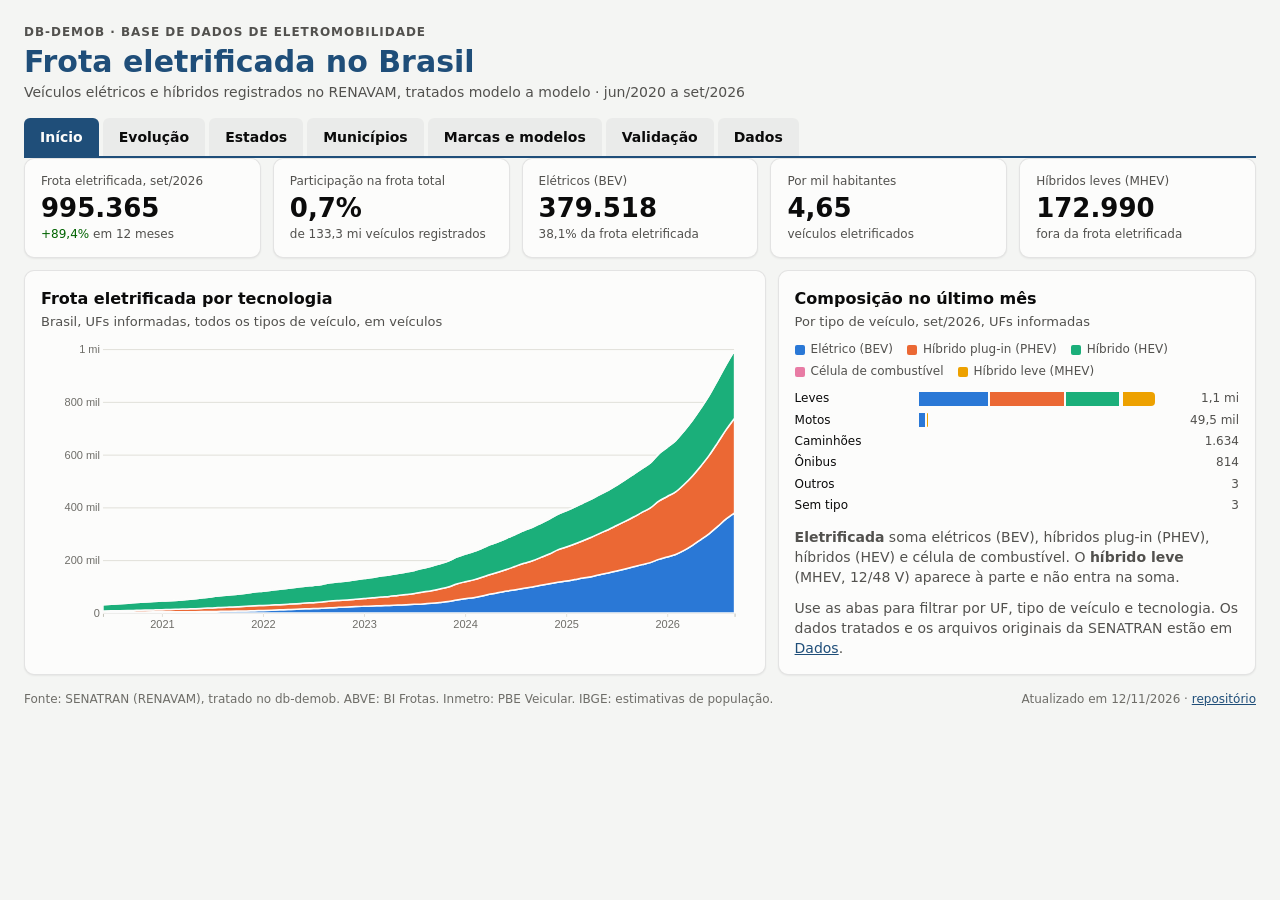
==== painel/index.html @ 567692a0 "Painel: página gerada e lista dos arquivos da SENATRAN, jun/2020 a set/2026" ====
<!doctype html>
<html lang="pt-BR">
<head>
<meta charset="utf-8">
<meta name="viewport" content="width=device-width, initial-scale=1">
<title>Painel da Eletromobilidade</title>
<meta name="description" content="Frota de veículos elétricos e híbridos no Brasil, a partir do RENAVAM (SENATRAN), por UF, município, tipo de veículo e tecnologia.">
<style>:root {
  color-scheme: light;
  --plano: #f4f5f3;
  --superficie: #fcfcfb;
  --tinta: #0b0b0b;
  --tinta-2: #52514e;
  --tinta-3: #6e6d68;
  --grade: #e1e0d9;
  --eixo: #c3c2b7;
  --borda: rgba(11, 11, 11, 0.10);
  --destaque: #1f4e79;
  --destaque-suave: #e3ecf5;
  --lavagem: rgba(11, 11, 11, 0.04);
  --s-eletrico: #2a78d6;
  --s-hibrido_plug_in: #eb6834;
  --s-hibrido: #1baf7a;
  --s-hibrido_leve: #eda100;
  --s-celula_combustivel: #e87ba4;
  --seq-0: #cde2fb;
  --seq-1: #104281;
  --sombra: 0 1px 2px rgba(11, 11, 11, 0.06);
}
@media (prefers-color-scheme: dark) {
  :root:not([data-theme="light"]) {
    color-scheme: dark;
    --plano: #0d0d0d;
    --superficie: #1a1a19;
    --tinta: #f0efec;
    --tinta-2: #c3c2b7;
    --tinta-3: #9a998f;
    --grade: #2c2c2a;
    --eixo: #383835;
    --borda: rgba(255, 255, 255, 0.10);
    --destaque: #7fb2e5;
    --destaque-suave: #1d2a38;
    --lavagem: rgba(255, 255, 255, 0.05);
    --s-eletrico: #3987e5;
    --s-hibrido_plug_in: #d95926;
    --s-hibrido: #199e70;
    --s-hibrido_leve: #c98500;
    --s-celula_combustivel: #d55181;
    --seq-0: #1d2a38;
    --seq-1: #86b6ef;
    --sombra: none;
  }
}
:root[data-theme="dark"] {
  color-scheme: dark;
  --plano: #0d0d0d;
  --superficie: #1a1a19;
  --tinta: #f0efec;
  --tinta-2: #c3c2b7;
  --tinta-3: #9a998f;
  --grade: #2c2c2a;
  --eixo: #383835;
  --borda: rgba(255, 255, 255, 0.10);
  --destaque: #7fb2e5;
  --destaque-suave: #1d2a38;
  --lavagem: rgba(255, 255, 255, 0.05);
  --s-eletrico: #3987e5;
  --s-hibrido_plug_in: #d95926;
  --s-hibrido: #199e70;
  --s-hibrido_leve: #c98500;
  --s-celula_combustivel: #d55181;
  --seq-0: #1d2a38;
  --seq-1: #86b6ef;
  --sombra: none;
}

* { box-sizing: border-box; }
html, body { margin: 0; }
body {
  background: var(--plano);
  color: var(--tinta);
  font: 14px/1.45 system-ui, -apple-system, "Segoe UI", Roboto, sans-serif;
}
a { color: var(--destaque); }
code { font-size: 0.92em; }
.app { max-width: 1280px; margin: 0 auto; padding: 24px 24px 40px; }

/* topo e abas */
.topo { margin-bottom: 16px; }
.olho { font-size: 12px; font-weight: 600; letter-spacing: 0.08em; text-transform: uppercase; color: var(--tinta-2); }
.topo h1 { margin: 4px 0 2px; font-size: 30px; line-height: 1.15; color: var(--destaque); }
.sub { margin: 0; color: var(--tinta-2); }

.abas { display: flex; gap: 4px; overflow-x: auto; border-bottom: 2px solid var(--destaque); scrollbar-width: thin; }
.abas button {
  flex: none; border: 0; border-radius: 6px 6px 0 0; padding: 9px 16px;
  background: var(--lavagem); color: var(--tinta); font: inherit; font-weight: 600; cursor: pointer;
}
.abas button:hover { background: var(--destaque-suave); }
.abas button[aria-selected="true"] { background: var(--destaque); color: var(--superficie); }

/* filtros */
.filtros {
  display: flex; flex-wrap: wrap; align-items: flex-end; gap: 12px 20px;
  padding: 14px 0 6px; margin-bottom: 8px;
}
.filtros[hidden] { display: none; }
.campo { display: flex; flex-direction: column; gap: 4px; }
.campo > span { font-size: 12px; font-weight: 600; color: var(--tinta-2); }
.campo select, .busca, .menu-bt {
  font: inherit; color: var(--tinta); background: var(--superficie);
  border: 1px solid var(--borda); border-radius: 6px; padding: 6px 10px; min-height: 34px;
}
.periodo { display: flex; gap: 6px; align-items: center; }
.chips { display: flex; flex-wrap: wrap; gap: 6px; }
.chip {
  display: inline-flex; align-items: center; gap: 6px;
  font: inherit; font-size: 13px; color: var(--tinta); cursor: pointer;
  background: var(--superficie); border: 1px solid var(--borda); border-radius: 999px; padding: 5px 11px; min-height: 34px;
}
.chip:hover { background: var(--destaque-suave); }
.chip[aria-pressed="true"] { border-color: var(--destaque); background: var(--destaque-suave); font-weight: 600; }
.chip[aria-pressed="false"] { color: var(--tinta-3); }
.chip[aria-pressed="false"] .amostra { opacity: 0.35; }
.amostra { width: 10px; height: 10px; border-radius: 2px; flex: none; }
.alternar { display: inline-flex; align-items: center; gap: 8px; font-size: 13px; cursor: pointer; min-height: 34px; }
.alternar input { width: 16px; height: 16px; accent-color: var(--destaque); }
.limpar { font: inherit; font-size: 13px; background: none; border: 0; color: var(--destaque); cursor: pointer; text-decoration: underline; min-height: 34px; }

.menu { position: relative; }
.menu-bt { cursor: pointer; min-width: 190px; text-align: left; }
.menu-bt::after { content: "▾"; float: right; margin-left: 8px; color: var(--tinta-2); }
.menu-painel {
  position: absolute; z-index: 20; top: calc(100% + 4px); left: 0; width: min(560px, 90vw);
  background: var(--superficie); border: 1px solid var(--borda); border-radius: 8px; padding: 12px;
  box-shadow: 0 8px 24px rgba(0, 0, 0, 0.14);
}
.menu-painel[hidden] { display: none; }
.regioes { display: grid; grid-template-columns: repeat(auto-fill, minmax(150px, 1fr)); gap: 10px 16px; }
.regioes h3 { margin: 0 0 4px; font-size: 12px; }
.regioes h3 button { font: inherit; font-weight: 700; background: none; border: 0; padding: 0; color: var(--destaque); cursor: pointer; }
.regioes label { display: flex; gap: 6px; align-items: center; font-size: 13px; padding: 2px 0; cursor: pointer; }
.menu-rodape { display: flex; justify-content: space-between; margin-top: 10px; padding-top: 8px; border-top: 1px solid var(--borda); }

/* blocos */
.aba[hidden] { display: none; }
.cartoes { display: grid; grid-template-columns: repeat(auto-fit, minmax(200px, 1fr)); gap: 12px; margin-bottom: 12px; }
.cartao { background: var(--superficie); border: 1px solid var(--borda); border-radius: 10px; padding: 14px 16px; box-shadow: var(--sombra); }
.cartao .rotulo { font-size: 12px; color: var(--tinta-2); }
.cartao .valor { font-size: 26px; font-weight: 700; line-height: 1.2; margin-top: 2px; }
.cartao .det { font-size: 12px; color: var(--tinta-2); margin-top: 2px; }
.sobe { color: #006300; }
@media (prefers-color-scheme: dark) { :root:not([data-theme="light"]) .sobe { color: #0ca30c; } }
:root[data-theme="dark"] .sobe { color: #0ca30c; }

.grade-2 { display: grid; grid-template-columns: minmax(0, 1.55fr) minmax(0, 1fr); gap: 12px; margin-bottom: 12px; }
.painel { background: var(--superficie); border: 1px solid var(--borda); border-radius: 10px; padding: 16px; box-shadow: var(--sombra); margin-bottom: 12px; min-width: 0; }
.grade-2 > .painel { margin-bottom: 0; }
.painel-cab h2, .notas h2 { margin: 0; font-size: 16px; }
.painel-cab p { margin: 2px 0 0; color: var(--tinta-2); font-size: 13px; }
.painel-cab.linha { display: flex; flex-wrap: wrap; justify-content: space-between; align-items: flex-start; gap: 10px; }
.notas p { color: var(--tinta-2); margin: 10px 0 0; }
.notas h2 + p { margin-top: 8px; }
.dica-fixa { color: var(--tinta-3); font-size: 12px; margin: 6px 0 0; }

.segmentado { display: inline-flex; border: 1px solid var(--borda); border-radius: 6px; overflow: hidden; }
.segmentado button { font: inherit; font-size: 13px; border: 0; background: var(--superficie); color: var(--tinta-2); padding: 6px 12px; cursor: pointer; min-height: 32px; }
.segmentado button + button { border-left: 1px solid var(--borda); }
.segmentado button[aria-pressed="true"] { background: var(--destaque); color: var(--superficie); }

.legenda { display: flex; flex-wrap: wrap; gap: 4px 14px; margin-top: 10px; font-size: 12px; color: var(--tinta-2); }
.legenda span { display: inline-flex; align-items: center; gap: 6px; }

.grafico { margin-top: 8px; height: 300px; }
.grafico.alto { height: 380px; }
.grafico svg, .mapa svg { display: block; width: 100%; height: 100%; overflow: visible; }
.eixo text { fill: var(--tinta-3); font-size: 11px; font-variant-numeric: tabular-nums; }
.eixo line, .eixo path { stroke: var(--grade); }
.eixo .domain { stroke: var(--eixo); }
.vazio { color: var(--tinta-3); padding: 40px 0; text-align: center; }

.mapa { margin-top: 10px; }
.mapa .tile { cursor: pointer; }
.mapa .tile rect { stroke: var(--superficie); stroke-width: 2; }
.mapa .tile.sel rect { stroke: var(--tinta); stroke-width: 2.5; }
.mapa .tile text { font-size: 12px; font-weight: 700; pointer-events: none; }
.mapa .tile text.v { font-size: 10px; font-weight: 500; }
.escala { display: flex; align-items: center; gap: 8px; font-size: 11px; color: var(--tinta-3); margin-top: 6px; }
.escala i { display: block; width: 140px; height: 8px; border-radius: 2px; background: linear-gradient(90deg, var(--seq-0), var(--seq-1)); }

.barras { margin-top: 8px; }
.barra-linha { display: grid; grid-template-columns: 116px minmax(0, 1fr) 76px; align-items: center; gap: 8px; padding: 2px 0; font-size: 12px; cursor: default; }
.barra-linha:hover { background: var(--lavagem); }
.barra-linha .nome { white-space: nowrap; overflow: hidden; text-overflow: ellipsis; }
.barra-linha .num { text-align: right; font-variant-numeric: tabular-nums; color: var(--tinta-2); }
.trilho { display: flex; height: 14px; gap: 2px; }
.trilho i { display: block; height: 100%; }
.trilho i:last-child { border-radius: 0 4px 4px 0; }
.barra-linha.sel .nome { font-weight: 700; }

/* tabelas */
.tabela-wrap { margin-top: 10px; overflow-x: auto; }
.tabela-wrap.rolagem { max-height: 520px; overflow-y: auto; }
table { width: 100%; border-collapse: collapse; font-size: 13px; }
th, td { padding: 6px 8px; border-bottom: 1px solid var(--grade); text-align: left; vertical-align: middle; }
th { position: sticky; top: 0; background: var(--superficie); font-size: 12px; color: var(--tinta-2); font-weight: 600; white-space: nowrap; }
th.ord { cursor: pointer; }
th.ord:hover { color: var(--tinta); }
th.ord[aria-sort="descending"]::after { content: " ↓"; }
th.ord[aria-sort="ascending"]::after { content: " ↑"; }
td.n, th.n { text-align: right; font-variant-numeric: tabular-nums; }
tr:hover td { background: var(--lavagem); }
.mini { display: flex; height: 8px; gap: 1px; min-width: 90px; }
.mini i { display: block; height: 100%; }
.pos { color: var(--tinta); }
.desvio { font-variant-numeric: tabular-nums; }
.desvio.alto { font-weight: 700; }
.etiqueta { font-size: 11px; color: var(--tinta-3); }

.acoes { display: flex; gap: 16px; margin-top: 8px; }
.botao-link { font: inherit; font-size: 13px; background: none; border: 0; padding: 4px 0; color: var(--destaque); cursor: pointer; text-decoration: underline; }
.botao-link[hidden] { display: none; }

.tooltip {
  position: fixed; z-index: 50; pointer-events: none; max-width: 300px;
  background: var(--superficie); color: var(--tinta); border: 1px solid var(--borda); border-radius: 8px;
  padding: 8px 10px; font-size: 12px; box-shadow: 0 6px 20px rgba(0, 0, 0, 0.18);
}
.tooltip[hidden] { display: none; }
.tooltip b { display: block; margin-bottom: 4px; }
.tooltip .l { display: grid; grid-template-columns: 10px 1fr auto; gap: 6px; align-items: center; }
.tooltip .l .v { text-align: right; font-variant-numeric: tabular-nums; }
.tooltip .tot { border-top: 1px solid var(--grade); margin-top: 4px; padding-top: 4px; display: flex; justify-content: space-between; font-weight: 600; }

.rodape { display: flex; flex-wrap: wrap; justify-content: space-between; gap: 6px 20px; margin-top: 16px; font-size: 12px; color: var(--tinta-3); }

@media (max-width: 900px) {
  .grade-2 { grid-template-columns: minmax(0, 1fr); }
}
@media (max-width: 600px) {
  .app { padding: 16px 16px 32px; }
  .topo h1 { font-size: 24px; }
  .cartao .valor { font-size: 22px; }
  .barra-linha { grid-template-columns: 90px minmax(0, 1fr) 64px; }
  .menu-bt { min-width: 0; }
}
</style>
</head>
<body>
<div class="app">
  <header class="topo">
    <div class="olho">db-demob · Base de dados de eletromobilidade</div>
    <h1>Frota eletrificada no Brasil</h1>
    <p class="sub">Veículos elétricos e híbridos registrados no RENAVAM, tratados modelo a modelo · <span id="cobertura"></span></p>
  </header>

  <nav class="abas" role="tablist" aria-label="Seções do painel">
    <button role="tab" data-aba="inicio">Início</button>
    <button role="tab" data-aba="evolucao">Evolução</button>
    <button role="tab" data-aba="estados">Estados</button>
    <button role="tab" data-aba="municipios">Municípios</button>
    <button role="tab" data-aba="modelos">Marcas e modelos</button>
    <button role="tab" data-aba="validacao">Validação</button>
    <button role="tab" data-aba="dados">Dados</button>
  </nav>

  <section class="filtros" id="filtros" aria-label="Filtros"></section>

  <main>
    <section class="aba" id="aba-inicio" role="tabpanel">
      <div class="cartoes" id="inicio-cartoes"></div>
      <div class="grade-2">
        <article class="painel largo">
          <header class="painel-cab"><h2>Frota eletrificada por tecnologia</h2><p>Brasil, UFs informadas, todos os tipos de veículo, em veículos</p></header>
          <div class="grafico" id="inicio-grafico"></div>
        </article>
        <article class="painel">
          <header class="painel-cab"><h2>Composição no último mês</h2><p id="inicio-comp-sub"></p></header>
          <div id="inicio-composicao"></div>
          <div class="notas">
            <p><b>Eletrificada</b> soma elétricos (BEV), híbridos plug-in (PHEV), híbridos (HEV) e célula de combustível. O <b>híbrido leve</b> (MHEV, 12/48 V) aparece à parte e não entra na soma.</p>
            <p>Use as abas para filtrar por UF, tipo de veículo e tecnologia. Os dados tratados e os arquivos originais da SENATRAN estão em <a href="#dados" data-ir="dados">Dados</a>.</p>
          </div>
        </article>
      </div>
    </section>

    <section class="aba" id="aba-evolucao" role="tabpanel" hidden>
      <div class="cartoes" id="evo-cartoes"></div>
      <article class="painel">
        <header class="painel-cab linha">
          <div><h2 id="evo-titulo">Frota por tecnologia</h2><p id="evo-sub"></p></div>
          <div class="segmentado" id="evo-modo" role="radiogroup" aria-label="Unidade">
            <button data-v="abs" aria-pressed="true">Veículos</button>
            <button data-v="pct" aria-pressed="false">Composição %</button>
          </div>
        </header>
        <div class="legenda" id="evo-legenda"></div>
        <div class="grafico alto" id="evo-grafico"></div>
        <div class="acoes"><button class="botao-link" id="evo-tabela-bt">Ver tabela</button><button class="botao-link" id="evo-csv">Baixar CSV da seleção</button></div>
        <div class="tabela-wrap" id="evo-tabela" hidden></div>
      </article>
    </section>

    <section class="aba" id="aba-estados" role="tabpanel" hidden>
      <div class="grade-2">
        <article class="painel">
          <header class="painel-cab linha">
            <div><h2>Mapa por UF</h2><p id="uf-sub"></p></div>
            <div class="segmentado" id="uf-metrica" role="radiogroup" aria-label="Medida">
              <button data-v="abs" aria-pressed="true">Veículos</button>
              <button data-v="hab" aria-pressed="false">Por mil hab.</button>
              <button data-v="frota" aria-pressed="false">% da frota</button>
            </div>
          </header>
          <div id="uf-mapa" class="mapa"></div>
          <p class="dica-fixa">Clique numa UF para filtrar as outras abas; clique de novo para tirar.</p>
        </article>
        <article class="painel">
          <header class="painel-cab"><h2>Ranking</h2><p id="uf-rank-sub"></p></header>
          <div class="legenda" id="uf-legenda"></div>
          <div id="uf-ranking"></div>
        </article>
      </div>
    </section>

    <section class="aba" id="aba-municipios" role="tabpanel" hidden>
      <div class="cartoes" id="mun-cartoes"></div>
      <article class="painel">
        <header class="painel-cab linha">
          <div><h2>Municípios</h2><p id="mun-sub"></p></div>
          <input type="search" id="mun-busca" class="busca" placeholder="Buscar município" aria-label="Buscar município">
        </header>
        <div class="tabela-wrap" id="mun-tabela"></div>
        <div class="acoes"><button class="botao-link" id="mun-mais">Mostrar mais</button><button class="botao-link" id="mun-csv">Baixar CSV</button></div>
      </article>
    </section>

    <section class="aba" id="aba-modelos" role="tabpanel" hidden>
      <div class="grade-2">
        <article class="painel">
          <header class="painel-cab"><h2>Marcas</h2><p id="marca-sub"></p></header>
          <div class="legenda" id="marca-legenda"></div>
          <div id="marca-grafico"></div>
        </article>
        <article class="painel">
          <header class="painel-cab linha">
            <div><h2>Modelos</h2><p id="modelo-sub"></p></div>
            <input type="search" id="modelo-busca" class="busca" placeholder="Buscar modelo ou marca" aria-label="Buscar modelo ou marca">
          </header>
          <div class="tabela-wrap" id="modelo-tabela"></div>
          <div class="acoes"><button class="botao-link" id="modelo-mais">Mostrar mais</button><button class="botao-link" id="modelo-csv">Baixar CSV</button></div>
        </article>
      </div>
    </section>

    <section class="aba" id="aba-validacao" role="tabpanel" hidden>
      <div class="cartoes" id="val-cartoes"></div>
      <div class="grade-2">
        <article class="painel">
          <header class="painel-cab"><h2>Vendas da ABVE × crescimento da frota</h2><p>Carros leves, UFs informadas, por período e tecnologia</p></header>
          <div class="tabela-wrap" id="val-tabela"></div>
        </article>
        <article class="painel">
          <header class="painel-cab"><h2>Por UF</h2><p id="val-uf-sub"></p></header>
          <div class="tabela-wrap rolagem" id="val-uf"></div>
        </article>
      </div>
      <article class="painel notas">
        <p>A ABVE publica <b>emplacamentos</b>; a base mede a <b>frota registrada</b>. Como a baixa de eletrificados quase não aparece no RENAVAM, o crescimento da frota num período deve ficar perto das vendas. A coluna <b>rótulo atual</b> refaz as vendas da ABVE com todo o histórico na classificação mais recente de cada modelo: a ABVE muda o rótulo de alguns modelos (por exemplo, de híbrido para híbrido leve 48 V) sem reescrever os anos anteriores.</p>
      </article>
    </section>

    <section class="aba" id="aba-dados" role="tabpanel" hidden>
      <div class="grade-2">
        <article class="painel">
          <header class="painel-cab"><h2>Dados tratados</h2><p>Tabelas publicadas em <code>resultados/</code>; CSV com <code>;</code> e vírgula decimal (abre no Excel), Parquet para Power BI, R ou Python</p></header>
          <div class="tabela-wrap rolagem" id="dados-tratados"></div>
        </article>
        <article class="painel">
          <header class="painel-cab"><h2>Arquivos originais da SENATRAN</h2><p>O arquivo mensal lido em cada base, com link para a fonte</p></header>
          <div class="tabela-wrap rolagem" id="dados-brutos"></div>
        </article>
      </div>
      <article class="painel notas">
        <h2>Como a base é feita</h2>
        <p><b>Fonte.</b> Dois arquivos mensais da SENATRAN, extraídos do RENAVAM: frota por UF, município e combustível; e frota por UF, município, marca/modelo e ano de fabricação (~22 milhões de linhas por mês). Ambos contam a frota <b>registrada</b>, que inclui veículos que já não circulam e não foram baixados.</p>
        <p><b>Tecnologia.</b> O painel usa a base por modelo: cada texto de marca/modelo do RENAVAM recebe uma classe por regra, conferida contra a tabela PBE Veicular do Inmetro e contra os emplacamentos da ABVE. O tipo de veículo (leve, moto, ônibus, caminhão) vem do PBE ou de regras próprias.</p>
        <p><b>Sem UF.</b> Parte da frota vem sem UF ("Sem Informação"). Nos eletrificados, esse grupo tem perfil de estoque ainda não emplacado (quase todo sem ano de fabricação e concentrado em lançamentos), e por isso fica fora por padrão. O filtro "Incluir sem UF" o soma de volta.</p>
        <p>Documentação completa: <a id="link-leiame" href="#">LEIAME</a>, <a id="link-dicionario" href="#">dicionário de dados</a> e <a id="link-repo" href="#">repositório</a>.</p>
      </article>
    </section>
  </main>

  <footer class="rodape">
    <span>Fonte: SENATRAN (RENAVAM), tratado no db-demob. ABVE: BI Frotas. Inmetro: PBE Veicular. IBGE: estimativas de população.</span>
    <span id="gerado"></span>
  </footer>
</div>
<div class="tooltip" id="tooltip" role="status" hidden></div>
<script>// https://d3js.org v7.9.0 Copyright 2010-2023 Mike Bostock
!function(t,n){"object"==typeof exports&&"undefined"!=typeof module?n(exports):"function"==typeof define&&define.amd?define(["exports"],n):n((t="undefined"!=typeof globalThis?globalThis:t||self).d3=t.d3||{})}(this,(function(t){"use strict";function n(t,n){return null==t||null==n?NaN:t<n?-1:t>n?1:t>=n?0:NaN}function e(t,n){return null==t||null==n?NaN:n<t?-1:n>t?1:n>=t?0:NaN}function r(t){let r,o,a;function u(t,n,e=0,i=t.length){if(e<i){if(0!==r(n,n))return i;do{const r=e+i>>>1;o(t[r],n)<0?e=r+1:i=r}while(e<i)}return e}return 2!==t.length?(r=n,o=(e,r)=>n(t(e),r),a=(n,e)=>t(n)-e):(r=t===n||t===e?t:i,o=t,a=t),{left:u,center:function(t,n,e=0,r=t.length){const i=u(t,n,e,r-1);return i>e&&a(t[i-1],n)>-a(t[i],n)?i-1:i},right:function(t,n,e=0,i=t.length){if(e<i){if(0!==r(n,n))return i;do{const r=e+i>>>1;o(t[r],n)<=0?e=r+1:i=r}while(e<i)}return e}}}function i(){return 0}function o(t){return null===t?NaN:+t}const a=r(n),u=a.right,c=a.left,f=r(o).center;var s=u;const l=d(y),h=d((function(t){const n=y(t);return(t,e,r,i,o)=>{n(t,e,(r<<=2)+0,(i<<=2)+0,o<<=2),n(t,e,r+1,i+1,o),n(t,e,r+2,i+2,o),n(t,e,r+3,i+3,o)}}));function d(t){return function(n,e,r=e){if(!((e=+e)>=0))throw new RangeError("invalid rx");if(!((r=+r)>=0))throw new RangeError("invalid ry");let{data:i,width:o,height:a}=n;if(!((o=Math.floor(o))>=0))throw new RangeError("invalid width");if(!((a=Math.floor(void 0!==a?a:i.length/o))>=0))throw new RangeError("invalid height");if(!o||!a||!e&&!r)return n;const u=e&&t(e),c=r&&t(r),f=i.slice();return u&&c?(p(u,f,i,o,a),p(u,i,f,o,a),p(u,f,i,o,a),g(c,i,f,o,a),g(c,f,i,o,a),g(c,i,f,o,a)):u?(p(u,i,f,o,a),p(u,f,i,o,a),p(u,i,f,o,a)):c&&(g(c,i,f,o,a),g(c,f,i,o,a),g(c,i,f,o,a)),n}}function p(t,n,e,r,i){for(let o=0,a=r*i;o<a;)t(n,e,o,o+=r,1)}function g(t,n,e,r,i){for(let o=0,a=r*i;o<r;++o)t(n,e,o,o+a,r)}function y(t){const n=Math.floor(t);if(n===t)return function(t){const n=2*t+1;return(e,r,i,o,a)=>{if(!((o-=a)>=i))return;let u=t*r[i];const c=a*t;for(let t=i,n=i+c;t<n;t+=a)u+=r[Math.min(o,t)];for(let t=i,f=o;t<=f;t+=a)u+=r[Math.min(o,t+c)],e[t]=u/n,u-=r[Math.max(i,t-c)]}}(t);const e=t-n,r=2*t+1;return(t,i,o,a,u)=>{if(!((a-=u)>=o))return;let c=n*i[o];const f=u*n,s=f+u;for(let t=o,n=o+f;t<n;t+=u)c+=i[Math.min(a,t)];for(let n=o,l=a;n<=l;n+=u)c+=i[Math.min(a,n+f)],t[n]=(c+e*(i[Math.max(o,n-s)]+i[Math.min(a,n+s)]))/r,c-=i[Math.max(o,n-f)]}}function v(t,n){let e=0;if(void 0===n)for(let n of t)null!=n&&(n=+n)>=n&&++e;else{let r=-1;for(let i of t)null!=(i=n(i,++r,t))&&(i=+i)>=i&&++e}return e}function _(t){return 0|t.length}function b(t){return!(t>0)}function m(t){return"object"!=typeof t||"length"in t?t:Array.from(t)}function x(t,n){let e,r=0,i=0,o=0;if(void 0===n)for(let n of t)null!=n&&(n=+n)>=n&&(e=n-i,i+=e/++r,o+=e*(n-i));else{let a=-1;for(let u of t)null!=(u=n(u,++a,t))&&(u=+u)>=u&&(e=u-i,i+=e/++r,o+=e*(u-i))}if(r>1)return o/(r-1)}function w(t,n){const e=x(t,n);return e?Math.sqrt(e):e}function M(t,n){let e,r;if(void 0===n)for(const n of t)null!=n&&(void 0===e?n>=n&&(e=r=n):(e>n&&(e=n),r<n&&(r=n)));else{let i=-1;for(let o of t)null!=(o=n(o,++i,t))&&(void 0===e?o>=o&&(e=r=o):(e>o&&(e=o),r<o&&(r=o)))}return[e,r]}class T{constructor(){this._partials=new Float64Array(32),this._n=0}add(t){const n=this._partials;let e=0;for(let r=0;r<this._n&&r<32;r++){const i=n[r],o=t+i,a=Math.abs(t)<Math.abs(i)?t-(o-i):i-(o-t);a&&(n[e++]=a),t=o}return n[e]=t,this._n=e+1,this}valueOf(){const t=this._partials;let n,e,r,i=this._n,o=0;if(i>0){for(o=t[--i];i>0&&(n=o,e=t[--i],o=n+e,r=e-(o-n),!r););i>0&&(r<0&&t[i-1]<0||r>0&&t[i-1]>0)&&(e=2*r,n=o+e,e==n-o&&(o=n))}return o}}class InternMap extends Map{constructor(t,n=N){if(super(),Object.defineProperties(this,{_intern:{value:new Map},_key:{value:n}}),null!=t)for(const[n,e]of t)this.set(n,e)}get(t){return super.get(A(this,t))}has(t){return super.has(A(this,t))}set(t,n){return super.set(S(this,t),n)}delete(t){return super.delete(E(this,t))}}class InternSet extends Set{constructor(t,n=N){if(super(),Object.defineProperties(this,{_intern:{value:new Map},_key:{value:n}}),null!=t)for(const n of t)this.add(n)}has(t){return super.has(A(this,t))}add(t){return super.add(S(this,t))}delete(t){return super.delete(E(this,t))}}function A({_intern:t,_key:n},e){const r=n(e);return t.has(r)?t.get(r):e}function S({_intern:t,_key:n},e){const r=n(e);return t.has(r)?t.get(r):(t.set(r,e),e)}function E({_intern:t,_key:n},e){const r=n(e);return t.has(r)&&(e=t.get(r),t.delete(r)),e}function N(t){return null!==t&&"object"==typeof t?t.valueOf():t}function k(t){return t}function C(t,...n){return F(t,k,k,n)}function P(t,...n){return F(t,Array.from,k,n)}function z(t,n){for(let e=1,r=n.length;e<r;++e)t=t.flatMap((t=>t.pop().map((([n,e])=>[...t,n,e]))));return t}function $(t,n,...e){return F(t,k,n,e)}function D(t,n,...e){return F(t,Array.from,n,e)}function R(t){if(1!==t.length)throw new Error("duplicate key");return t[0]}function F(t,n,e,r){return function t(i,o){if(o>=r.length)return e(i);const a=new InternMap,u=r[o++];let c=-1;for(const t of i){const n=u(t,++c,i),e=a.get(n);e?e.push(t):a.set(n,[t])}for(const[n,e]of a)a.set(n,t(e,o));return n(a)}(t,0)}function q(t,n){return Array.from(n,(n=>t[n]))}function U(t,...n){if("function"!=typeof t[Symbol.iterator])throw new TypeError("values is not iterable");t=Array.from(t);let[e]=n;if(e&&2!==e.length||n.length>1){const r=Uint32Array.from(t,((t,n)=>n));return n.length>1?(n=n.map((n=>t.map(n))),r.sort(((t,e)=>{for(const r of n){const n=O(r[t],r[e]);if(n)return n}}))):(e=t.map(e),r.sort(((t,n)=>O(e[t],e[n])))),q(t,r)}return t.sort(I(e))}function I(t=n){if(t===n)return O;if("function"!=typeof t)throw new TypeError("compare is not a function");return(n,e)=>{const r=t(n,e);return r||0===r?r:(0===t(e,e))-(0===t(n,n))}}function O(t,n){return(null==t||!(t>=t))-(null==n||!(n>=n))||(t<n?-1:t>n?1:0)}var B=Array.prototype.slice;function Y(t){return()=>t}const L=Math.sqrt(50),j=Math.sqrt(10),H=Math.sqrt(2);function X(t,n,e){const r=(n-t)/Math.max(0,e),i=Math.floor(Math.log10(r)),o=r/Math.pow(10,i),a=o>=L?10:o>=j?5:o>=H?2:1;let u,c,f;return i<0?(f=Math.pow(10,-i)/a,u=Math.round(t*f),c=Math.round(n*f),u/f<t&&++u,c/f>n&&--c,f=-f):(f=Math.pow(10,i)*a,u=Math.round(t/f),c=Math.round(n/f),u*f<t&&++u,c*f>n&&--c),c<u&&.5<=e&&e<2?X(t,n,2*e):[u,c,f]}function G(t,n,e){if(!((e=+e)>0))return[];if((t=+t)===(n=+n))return[t];const r=n<t,[i,o,a]=r?X(n,t,e):X(t,n,e);if(!(o>=i))return[];const u=o-i+1,c=new Array(u);if(r)if(a<0)for(let t=0;t<u;++t)c[t]=(o-t)/-a;else for(let t=0;t<u;++t)c[t]=(o-t)*a;else if(a<0)for(let t=0;t<u;++t)c[t]=(i+t)/-a;else for(let t=0;t<u;++t)c[t]=(i+t)*a;return c}function V(t,n,e){return X(t=+t,n=+n,e=+e)[2]}function W(t,n,e){e=+e;const r=(n=+n)<(t=+t),i=r?V(n,t,e):V(t,n,e);return(r?-1:1)*(i<0?1/-i:i)}function Z(t,n,e){let r;for(;;){const i=V(t,n,e);if(i===r||0===i||!isFinite(i))return[t,n];i>0?(t=Math.floor(t/i)*i,n=Math.ceil(n/i)*i):i<0&&(t=Math.ceil(t*i)/i,n=Math.floor(n*i)/i),r=i}}function K(t){return Math.max(1,Math.ceil(Math.log(v(t))/Math.LN2)+1)}function Q(){var t=k,n=M,e=K;function r(r){Array.isArray(r)||(r=Array.from(r));var i,o,a,u=r.length,c=new Array(u);for(i=0;i<u;++i)c[i]=t(r[i],i,r);var f=n(c),l=f[0],h=f[1],d=e(c,l,h);if(!Array.isArray(d)){const t=h,e=+d;if(n===M&&([l,h]=Z(l,h,e)),(d=G(l,h,e))[0]<=l&&(a=V(l,h,e)),d[d.length-1]>=h)if(t>=h&&n===M){const t=V(l,h,e);isFinite(t)&&(t>0?h=(Math.floor(h/t)+1)*t:t<0&&(h=(Math.ceil(h*-t)+1)/-t))}else d.pop()}for(var p=d.length,g=0,y=p;d[g]<=l;)++g;for(;d[y-1]>h;)--y;(g||y<p)&&(d=d.slice(g,y),p=y-g);var v,_=new Array(p+1);for(i=0;i<=p;++i)(v=_[i]=[]).x0=i>0?d[i-1]:l,v.x1=i<p?d[i]:h;if(isFinite(a)){if(a>0)for(i=0;i<u;++i)null!=(o=c[i])&&l<=o&&o<=h&&_[Math.min(p,Math.floor((o-l)/a))].push(r[i]);else if(a<0)for(i=0;i<u;++i)if(null!=(o=c[i])&&l<=o&&o<=h){const t=Math.floor((l-o)*a);_[Math.min(p,t+(d[t]<=o))].push(r[i])}}else for(i=0;i<u;++i)null!=(o=c[i])&&l<=o&&o<=h&&_[s(d,o,0,p)].push(r[i]);return _}return r.value=function(n){return arguments.length?(t="function"==typeof n?n:Y(n),r):t},r.domain=function(t){return arguments.length?(n="function"==typeof t?t:Y([t[0],t[1]]),r):n},r.thresholds=function(t){return arguments.length?(e="function"==typeof t?t:Y(Array.isArray(t)?B.call(t):t),r):e},r}function J(t,n){let e;if(void 0===n)for(const n of t)null!=n&&(e<n||void 0===e&&n>=n)&&(e=n);else{let r=-1;for(let i of t)null!=(i=n(i,++r,t))&&(e<i||void 0===e&&i>=i)&&(e=i)}return e}function tt(t,n){let e,r=-1,i=-1;if(void 0===n)for(const n of t)++i,null!=n&&(e<n||void 0===e&&n>=n)&&(e=n,r=i);else for(let o of t)null!=(o=n(o,++i,t))&&(e<o||void 0===e&&o>=o)&&(e=o,r=i);return r}function nt(t,n){let e;if(void 0===n)for(const n of t)null!=n&&(e>n||void 0===e&&n>=n)&&(e=n);else{let r=-1;for(let i of t)null!=(i=n(i,++r,t))&&(e>i||void 0===e&&i>=i)&&(e=i)}return e}function et(t,n){let e,r=-1,i=-1;if(void 0===n)for(const n of t)++i,null!=n&&(e>n||void 0===e&&n>=n)&&(e=n,r=i);else for(let o of t)null!=(o=n(o,++i,t))&&(e>o||void 0===e&&o>=o)&&(e=o,r=i);return r}function rt(t,n,e=0,r=1/0,i){if(n=Math.floor(n),e=Math.floor(Math.max(0,e)),r=Math.floor(Math.min(t.length-1,r)),!(e<=n&&n<=r))return t;for(i=void 0===i?O:I(i);r>e;){if(r-e>600){const o=r-e+1,a=n-e+1,u=Math.log(o),c=.5*Math.exp(2*u/3),f=.5*Math.sqrt(u*c*(o-c)/o)*(a-o/2<0?-1:1);rt(t,n,Math.max(e,Math.floor(n-a*c/o+f)),Math.min(r,Math.floor(n+(o-a)*c/o+f)),i)}const o=t[n];let a=e,u=r;for(it(t,e,n),i(t[r],o)>0&&it(t,e,r);a<u;){for(it(t,a,u),++a,--u;i(t[a],o)<0;)++a;for(;i(t[u],o)>0;)--u}0===i(t[e],o)?it(t,e,u):(++u,it(t,u,r)),u<=n&&(e=u+1),n<=u&&(r=u-1)}return t}function it(t,n,e){const r=t[n];t[n]=t[e],t[e]=r}function ot(t,e=n){let r,i=!1;if(1===e.length){let o;for(const a of t){const t=e(a);(i?n(t,o)>0:0===n(t,t))&&(r=a,o=t,i=!0)}}else for(const n of t)(i?e(n,r)>0:0===e(n,n))&&(r=n,i=!0);return r}function at(t,n,e){if(t=Float64Array.from(function*(t,n){if(void 0===n)for(let n of t)null!=n&&(n=+n)>=n&&(yield n);else{let e=-1;for(let r of t)null!=(r=n(r,++e,t))&&(r=+r)>=r&&(yield r)}}(t,e)),(r=t.length)&&!isNaN(n=+n)){if(n<=0||r<2)return nt(t);if(n>=1)return J(t);var r,i=(r-1)*n,o=Math.floor(i),a=J(rt(t,o).subarray(0,o+1));return a+(nt(t.subarray(o+1))-a)*(i-o)}}function ut(t,n,e=o){if((r=t.length)&&!isNaN(n=+n)){if(n<=0||r<2)return+e(t[0],0,t);if(n>=1)return+e(t[r-1],r-1,t);var r,i=(r-1)*n,a=Math.floor(i),u=+e(t[a],a,t);return u+(+e(t[a+1],a+1,t)-u)*(i-a)}}function ct(t,n,e=o){if(!isNaN(n=+n)){if(r=Float64Array.from(t,((n,r)=>o(e(t[r],r,t)))),n<=0)return et(r);if(n>=1)return tt(r);var r,i=Uint32Array.from(t,((t,n)=>n)),a=r.length-1,u=Math.floor(a*n);return rt(i,u,0,a,((t,n)=>O(r[t],r[n]))),(u=ot(i.subarray(0,u+1),(t=>r[t])))>=0?u:-1}}function ft(t){return Array.from(function*(t){for(const n of t)yield*n}(t))}function st(t,n){return[t,n]}function lt(t,n,e){t=+t,n=+n,e=(i=arguments.length)<2?(n=t,t=0,1):i<3?1:+e;for(var r=-1,i=0|Math.max(0,Math.ceil((n-t)/e)),o=new Array(i);++r<i;)o[r]=t+r*e;return o}function ht(t,e=n){if(1===e.length)return et(t,e);let r,i=-1,o=-1;for(const n of t)++o,(i<0?0===e(n,n):e(n,r)<0)&&(r=n,i=o);return i}var dt=pt(Math.random);function pt(t){return function(n,e=0,r=n.length){let i=r-(e=+e);for(;i;){const r=t()*i--|0,o=n[i+e];n[i+e]=n[r+e],n[r+e]=o}return n}}function gt(t){if(!(i=t.length))return[];for(var n=-1,e=nt(t,yt),r=new Array(e);++n<e;)for(var i,o=-1,a=r[n]=new Array(i);++o<i;)a[o]=t[o][n];return r}function yt(t){return t.length}function vt(t){return t instanceof InternSet?t:new InternSet(t)}function _t(t,n){const e=t[Symbol.iterator](),r=new Set;for(const t of n){const n=bt(t);if(r.has(n))continue;let i,o;for(;({value:i,done:o}=e.next());){if(o)return!1;const t=bt(i);if(r.add(t),Object.is(n,t))break}}return!0}function bt(t){return null!==t&&"object"==typeof t?t.valueOf():t}function mt(t){return t}var xt=1,wt=2,Mt=3,Tt=4,At=1e-6;function St(t){return"translate("+t+",0)"}function Et(t){return"translate(0,"+t+")"}function Nt(t){return n=>+t(n)}function kt(t,n){return n=Math.max(0,t.bandwidth()-2*n)/2,t.round()&&(n=Math.round(n)),e=>+t(e)+n}function Ct(){return!this.__axis}function Pt(t,n){var e=[],r=null,i=null,o=6,a=6,u=3,c="undefined"!=typeof window&&window.devicePixelRatio>1?0:.5,f=t===xt||t===Tt?-1:1,s=t===Tt||t===wt?"x":"y",l=t===xt||t===Mt?St:Et;function h(h){var d=null==r?n.ticks?n.ticks.apply(n,e):n.domain():r,p=null==i?n.tickFormat?n.tickFormat.apply(n,e):mt:i,g=Math.max(o,0)+u,y=n.range(),v=+y[0]+c,_=+y[y.length-1]+c,b=(n.bandwidth?kt:Nt)(n.copy(),c),m=h.selection?h.selection():h,x=m.selectAll(".domain").data([null]),w=m.selectAll(".tick").data(d,n).order(),M=w.exit(),T=w.enter().append("g").attr("class","tick"),A=w.select("line"),S=w.select("text");x=x.merge(x.enter().insert("path",".tick").attr("class","domain").attr("stroke","currentColor")),w=w.merge(T),A=A.merge(T.append("line").attr("stroke","currentColor").attr(s+"2",f*o)),S=S.merge(T.append("text").attr("fill","currentColor").attr(s,f*g).attr("dy",t===xt?"0em":t===Mt?"0.71em":"0.32em")),h!==m&&(x=x.transition(h),w=w.transition(h),A=A.transition(h),S=S.transition(h),M=M.transition(h).attr("opacity",At).attr("transform",(function(t){return isFinite(t=b(t))?l(t+c):this.getAttribute("transform")})),T.attr("opacity",At).attr("transform",(function(t){var n=this.parentNode.__axis;return l((n&&isFinite(n=n(t))?n:b(t))+c)}))),M.remove(),x.attr("d",t===Tt||t===wt?a?"M"+f*a+","+v+"H"+c+"V"+_+"H"+f*a:"M"+c+","+v+"V"+_:a?"M"+v+","+f*a+"V"+c+"H"+_+"V"+f*a:"M"+v+","+c+"H"+_),w.attr("opacity",1).attr("transform",(function(t){return l(b(t)+c)})),A.attr(s+"2",f*o),S.attr(s,f*g).text(p),m.filter(Ct).attr("fill","none").attr("font-size",10).attr("font-family","sans-serif").attr("text-anchor",t===wt?"start":t===Tt?"end":"middle"),m.each((function(){this.__axis=b}))}return h.scale=function(t){return arguments.length?(n=t,h):n},h.ticks=function(){return e=Array.from(arguments),h},h.tickArguments=function(t){return arguments.length?(e=null==t?[]:Array.from(t),h):e.slice()},h.tickValues=function(t){return arguments.length?(r=null==t?null:Array.from(t),h):r&&r.slice()},h.tickFormat=function(t){return arguments.length?(i=t,h):i},h.tickSize=function(t){return arguments.length?(o=a=+t,h):o},h.tickSizeInner=function(t){return arguments.length?(o=+t,h):o},h.tickSizeOuter=function(t){return arguments.length?(a=+t,h):a},h.tickPadding=function(t){return arguments.length?(u=+t,h):u},h.offset=function(t){return arguments.length?(c=+t,h):c},h}var zt={value:()=>{}};function $t(){for(var t,n=0,e=arguments.length,r={};n<e;++n){if(!(t=arguments[n]+"")||t in r||/[\s.]/.test(t))throw new Error("illegal type: "+t);r[t]=[]}return new Dt(r)}function Dt(t){this._=t}function Rt(t,n){for(var e,r=0,i=t.length;r<i;++r)if((e=t[r]).name===n)return e.value}function Ft(t,n,e){for(var r=0,i=t.length;r<i;++r)if(t[r].name===n){t[r]=zt,t=t.slice(0,r).concat(t.slice(r+1));break}return null!=e&&t.push({name:n,value:e}),t}Dt.prototype=$t.prototype={constructor:Dt,on:function(t,n){var e,r,i=this._,o=(r=i,(t+"").trim().split(/^|\s+/).map((function(t){var n="",e=t.indexOf(".");if(e>=0&&(n=t.slice(e+1),t=t.slice(0,e)),t&&!r.hasOwnProperty(t))throw new Error("unknown type: "+t);return{type:t,name:n}}))),a=-1,u=o.length;if(!(arguments.length<2)){if(null!=n&&"function"!=typeof n)throw new Error("invalid callback: "+n);for(;++a<u;)if(e=(t=o[a]).type)i[e]=Ft(i[e],t.name,n);else if(null==n)for(e in i)i[e]=Ft(i[e],t.name,null);return this}for(;++a<u;)if((e=(t=o[a]).type)&&(e=Rt(i[e],t.name)))return e},copy:function(){var t={},n=this._;for(var e in n)t[e]=n[e].slice();return new Dt(t)},call:function(t,n){if((e=arguments.length-2)>0)for(var e,r,i=new Array(e),o=0;o<e;++o)i[o]=arguments[o+2];if(!this._.hasOwnProperty(t))throw new Error("unknown type: "+t);for(o=0,e=(r=this._[t]).length;o<e;++o)r[o].value.apply(n,i)},apply:function(t,n,e){if(!this._.hasOwnProperty(t))throw new Error("unknown type: "+t);for(var r=this._[t],i=0,o=r.length;i<o;++i)r[i].value.apply(n,e)}};var qt="http://www.w3.org/1999/xhtml",Ut={svg:"http://www.w3.org/2000/svg",xhtml:qt,xlink:"http://www.w3.org/1999/xlink",xml:"http://www.w3.org/XML/1998/namespace",xmlns:"http://www.w3.org/2000/xmlns/"};function It(t){var n=t+="",e=n.indexOf(":");return e>=0&&"xmlns"!==(n=t.slice(0,e))&&(t=t.slice(e+1)),Ut.hasOwnProperty(n)?{space:Ut[n],local:t}:t}function Ot(t){return function(){var n=this.ownerDocument,e=this.namespaceURI;return e===qt&&n.documentElement.namespaceURI===qt?n.createElement(t):n.createElementNS(e,t)}}function Bt(t){return function(){return this.ownerDocument.createElementNS(t.space,t.local)}}function Yt(t){var n=It(t);return(n.local?Bt:Ot)(n)}function Lt(){}function jt(t){return null==t?Lt:function(){return this.querySelector(t)}}function Ht(t){return null==t?[]:Array.isArray(t)?t:Array.from(t)}function Xt(){return[]}function Gt(t){return null==t?Xt:function(){return this.querySelectorAll(t)}}function Vt(t){return function(){return this.matches(t)}}function Wt(t){return function(n){return n.matches(t)}}var Zt=Array.prototype.find;function Kt(){return this.firstElementChild}var Qt=Array.prototype.filter;function Jt(){return Array.from(this.children)}function tn(t){return new Array(t.length)}function nn(t,n){this.ownerDocument=t.ownerDocument,this.namespaceURI=t.namespaceURI,this._next=null,this._parent=t,this.__data__=n}function en(t,n,e,r,i,o){for(var a,u=0,c=n.length,f=o.length;u<f;++u)(a=n[u])?(a.__data__=o[u],r[u]=a):e[u]=new nn(t,o[u]);for(;u<c;++u)(a=n[u])&&(i[u]=a)}function rn(t,n,e,r,i,o,a){var u,c,f,s=new Map,l=n.length,h=o.length,d=new Array(l);for(u=0;u<l;++u)(c=n[u])&&(d[u]=f=a.call(c,c.__data__,u,n)+"",s.has(f)?i[u]=c:s.set(f,c));for(u=0;u<h;++u)f=a.call(t,o[u],u,o)+"",(c=s.get(f))?(r[u]=c,c.__data__=o[u],s.delete(f)):e[u]=new nn(t,o[u]);for(u=0;u<l;++u)(c=n[u])&&s.get(d[u])===c&&(i[u]=c)}function on(t){return t.__data__}function an(t){return"object"==typeof t&&"length"in t?t:Array.from(t)}function un(t,n){return t<n?-1:t>n?1:t>=n?0:NaN}function cn(t){return function(){this.removeAttribute(t)}}function fn(t){return function(){this.removeAttributeNS(t.space,t.local)}}function sn(t,n){return function(){this.setAttribute(t,n)}}function ln(t,n){return function(){this.setAttributeNS(t.space,t.local,n)}}function hn(t,n){return function(){var e=n.apply(this,arguments);null==e?this.removeAttribute(t):this.setAttribute(t,e)}}function dn(t,n){return function(){var e=n.apply(this,arguments);null==e?this.removeAttributeNS(t.space,t.local):this.setAttributeNS(t.space,t.local,e)}}function pn(t){return t.ownerDocument&&t.ownerDocument.defaultView||t.document&&t||t.defaultView}function gn(t){return function(){this.style.removeProperty(t)}}function yn(t,n,e){return function(){this.style.setProperty(t,n,e)}}function vn(t,n,e){return function(){var r=n.apply(this,arguments);null==r?this.style.removeProperty(t):this.style.setProperty(t,r,e)}}function _n(t,n){return t.style.getPropertyValue(n)||pn(t).getComputedStyle(t,null).getPropertyValue(n)}function bn(t){return function(){delete this[t]}}function mn(t,n){return function(){this[t]=n}}function xn(t,n){return function(){var e=n.apply(this,arguments);null==e?delete this[t]:this[t]=e}}function wn(t){return t.trim().split(/^|\s+/)}function Mn(t){return t.classList||new Tn(t)}function Tn(t){this._node=t,this._names=wn(t.getAttribute("class")||"")}function An(t,n){for(var e=Mn(t),r=-1,i=n.length;++r<i;)e.add(n[r])}function Sn(t,n){for(var e=Mn(t),r=-1,i=n.length;++r<i;)e.remove(n[r])}function En(t){return function(){An(this,t)}}function Nn(t){return function(){Sn(this,t)}}function kn(t,n){return function(){(n.apply(this,arguments)?An:Sn)(this,t)}}function Cn(){this.textContent=""}function Pn(t){return function(){this.textContent=t}}function zn(t){return function(){var n=t.apply(this,arguments);this.textContent=null==n?"":n}}function $n(){this.innerHTML=""}function Dn(t){return function(){this.innerHTML=t}}function Rn(t){return function(){var n=t.apply(this,arguments);this.innerHTML=null==n?"":n}}function Fn(){this.nextSibling&&this.parentNode.appendChild(this)}function qn(){this.previousSibling&&this.parentNode.insertBefore(this,this.parentNode.firstChild)}function Un(){return null}function In(){var t=this.parentNode;t&&t.removeChild(this)}function On(){var t=this.cloneNode(!1),n=this.parentNode;return n?n.insertBefore(t,this.nextSibling):t}function Bn(){var t=this.cloneNode(!0),n=this.parentNode;return n?n.insertBefore(t,this.nextSibling):t}function Yn(t){return function(){var n=this.__on;if(n){for(var e,r=0,i=-1,o=n.length;r<o;++r)e=n[r],t.type&&e.type!==t.type||e.name!==t.name?n[++i]=e:this.removeEventListener(e.type,e.listener,e.options);++i?n.length=i:delete this.__on}}}function Ln(t,n,e){return function(){var r,i=this.__on,o=function(t){return function(n){t.call(this,n,this.__data__)}}(n);if(i)for(var a=0,u=i.length;a<u;++a)if((r=i[a]).type===t.type&&r.name===t.name)return this.removeEventListener(r.type,r.listener,r.options),this.addEventListener(r.type,r.listener=o,r.options=e),void(r.value=n);this.addEventListener(t.type,o,e),r={type:t.type,name:t.name,value:n,listener:o,options:e},i?i.push(r):this.__on=[r]}}function jn(t,n,e){var r=pn(t),i=r.CustomEvent;"function"==typeof i?i=new i(n,e):(i=r.document.createEvent("Event"),e?(i.initEvent(n,e.bubbles,e.cancelable),i.detail=e.detail):i.initEvent(n,!1,!1)),t.dispatchEvent(i)}function Hn(t,n){return function(){return jn(this,t,n)}}function Xn(t,n){return function(){return jn(this,t,n.apply(this,arguments))}}nn.prototype={constructor:nn,appendChild:function(t){return this._parent.insertBefore(t,this._next)},insertBefore:function(t,n){return this._parent.insertBefore(t,n)},querySelector:function(t){return this._parent.querySelector(t)},querySelectorAll:function(t){return this._parent.querySelectorAll(t)}},Tn.prototype={add:function(t){this._names.indexOf(t)<0&&(this._names.push(t),this._node.setAttribute("class",this._names.join(" ")))},remove:function(t){var n=this._names.indexOf(t);n>=0&&(this._names.splice(n,1),this._node.setAttribute("class",this._names.join(" ")))},contains:function(t){return this._names.indexOf(t)>=0}};var Gn=[null];function Vn(t,n){this._groups=t,this._parents=n}function Wn(){return new Vn([[document.documentElement]],Gn)}function Zn(t){return"string"==typeof t?new Vn([[document.querySelector(t)]],[document.documentElement]):new Vn([[t]],Gn)}Vn.prototype=Wn.prototype={constructor:Vn,select:function(t){"function"!=typeof t&&(t=jt(t));for(var n=this._groups,e=n.length,r=new Array(e),i=0;i<e;++i)for(var o,a,u=n[i],c=u.length,f=r[i]=new Array(c),s=0;s<c;++s)(o=u[s])&&(a=t.call(o,o.__data__,s,u))&&("__data__"in o&&(a.__data__=o.__data__),f[s]=a);return new Vn(r,this._parents)},selectAll:function(t){t="function"==typeof t?function(t){return function(){return Ht(t.apply(this,arguments))}}(t):Gt(t);for(var n=this._groups,e=n.length,r=[],i=[],o=0;o<e;++o)for(var a,u=n[o],c=u.length,f=0;f<c;++f)(a=u[f])&&(r.push(t.call(a,a.__data__,f,u)),i.push(a));return new Vn(r,i)},selectChild:function(t){return this.select(null==t?Kt:function(t){return function(){return Zt.call(this.children,t)}}("function"==typeof t?t:Wt(t)))},selectChildren:function(t){return this.selectAll(null==t?Jt:function(t){return function(){return Qt.call(this.children,t)}}("function"==typeof t?t:Wt(t)))},filter:function(t){"function"!=typeof t&&(t=Vt(t));for(var n=this._groups,e=n.length,r=new Array(e),i=0;i<e;++i)for(var o,a=n[i],u=a.length,c=r[i]=[],f=0;f<u;++f)(o=a[f])&&t.call(o,o.__data__,f,a)&&c.push(o);return new Vn(r,this._parents)},data:function(t,n){if(!arguments.length)return Array.from(this,on);var e=n?rn:en,r=this._parents,i=this._groups;"function"!=typeof t&&(t=function(t){return function(){return t}}(t));for(var o=i.length,a=new Array(o),u=new Array(o),c=new Array(o),f=0;f<o;++f){var s=r[f],l=i[f],h=l.length,d=an(t.call(s,s&&s.__data__,f,r)),p=d.length,g=u[f]=new Array(p),y=a[f]=new Array(p);e(s,l,g,y,c[f]=new Array(h),d,n);for(var v,_,b=0,m=0;b<p;++b)if(v=g[b]){for(b>=m&&(m=b+1);!(_=y[m])&&++m<p;);v._next=_||null}}return(a=new Vn(a,r))._enter=u,a._exit=c,a},enter:function(){return new Vn(this._enter||this._groups.map(tn),this._parents)},exit:function(){return new Vn(this._exit||this._groups.map(tn),this._parents)},join:function(t,n,e){var r=this.enter(),i=this,o=this.exit();return"function"==typeof t?(r=t(r))&&(r=r.selection()):r=r.append(t+""),null!=n&&(i=n(i))&&(i=i.selection()),null==e?o.remove():e(o),r&&i?r.merge(i).order():i},merge:function(t){for(var n=t.selection?t.selection():t,e=this._groups,r=n._groups,i=e.length,o=r.length,a=Math.min(i,o),u=new Array(i),c=0;c<a;++c)for(var f,s=e[c],l=r[c],h=s.length,d=u[c]=new Array(h),p=0;p<h;++p)(f=s[p]||l[p])&&(d[p]=f);for(;c<i;++c)u[c]=e[c];return new Vn(u,this._parents)},selection:function(){return this},order:function(){for(var t=this._groups,n=-1,e=t.length;++n<e;)for(var r,i=t[n],o=i.length-1,a=i[o];--o>=0;)(r=i[o])&&(a&&4^r.compareDocumentPosition(a)&&a.parentNode.insertBefore(r,a),a=r);return this},sort:function(t){function n(n,e){return n&&e?t(n.__data__,e.__data__):!n-!e}t||(t=un);for(var e=this._groups,r=e.length,i=new Array(r),o=0;o<r;++o){for(var a,u=e[o],c=u.length,f=i[o]=new Array(c),s=0;s<c;++s)(a=u[s])&&(f[s]=a);f.sort(n)}return new Vn(i,this._parents).order()},call:function(){var t=arguments[0];return arguments[0]=this,t.apply(null,arguments),this},nodes:function(){return Array.from(this)},node:function(){for(var t=this._groups,n=0,e=t.length;n<e;++n)for(var r=t[n],i=0,o=r.length;i<o;++i){var a=r[i];if(a)return a}return null},size:function(){let t=0;for(const n of this)++t;return t},empty:function(){return!this.node()},each:function(t){for(var n=this._groups,e=0,r=n.length;e<r;++e)for(var i,o=n[e],a=0,u=o.length;a<u;++a)(i=o[a])&&t.call(i,i.__data__,a,o);return this},attr:function(t,n){var e=It(t);if(arguments.length<2){var r=this.node();return e.local?r.getAttributeNS(e.space,e.local):r.getAttribute(e)}return this.each((null==n?e.local?fn:cn:"function"==typeof n?e.local?dn:hn:e.local?ln:sn)(e,n))},style:function(t,n,e){return arguments.length>1?this.each((null==n?gn:"function"==typeof n?vn:yn)(t,n,null==e?"":e)):_n(this.node(),t)},property:function(t,n){return arguments.length>1?this.each((null==n?bn:"function"==typeof n?xn:mn)(t,n)):this.node()[t]},classed:function(t,n){var e=wn(t+"");if(arguments.length<2){for(var r=Mn(this.node()),i=-1,o=e.length;++i<o;)if(!r.contains(e[i]))return!1;return!0}return this.each(("function"==typeof n?kn:n?En:Nn)(e,n))},text:function(t){return arguments.length?this.each(null==t?Cn:("function"==typeof t?zn:Pn)(t)):this.node().textContent},html:function(t){return arguments.length?this.each(null==t?$n:("function"==typeof t?Rn:Dn)(t)):this.node().innerHTML},raise:function(){return this.each(Fn)},lower:function(){return this.each(qn)},append:function(t){var n="function"==typeof t?t:Yt(t);return this.select((function(){return this.appendChild(n.apply(this,arguments))}))},insert:function(t,n){var e="function"==typeof t?t:Yt(t),r=null==n?Un:"function"==typeof n?n:jt(n);return this.select((function(){return this.insertBefore(e.apply(this,arguments),r.apply(this,arguments)||null)}))},remove:function(){return this.each(In)},clone:function(t){return this.select(t?Bn:On)},datum:function(t){return arguments.length?this.property("__data__",t):this.node().__data__},on:function(t,n,e){var r,i,o=function(t){return t.trim().split(/^|\s+/).map((function(t){var n="",e=t.indexOf(".");return e>=0&&(n=t.slice(e+1),t=t.slice(0,e)),{type:t,name:n}}))}(t+""),a=o.length;if(!(arguments.length<2)){for(u=n?Ln:Yn,r=0;r<a;++r)this.each(u(o[r],n,e));return this}var u=this.node().__on;if(u)for(var c,f=0,s=u.length;f<s;++f)for(r=0,c=u[f];r<a;++r)if((i=o[r]).type===c.type&&i.name===c.name)return c.value},dispatch:function(t,n){return this.each(("function"==typeof n?Xn:Hn)(t,n))},[Symbol.iterator]:function*(){for(var t=this._groups,n=0,e=t.length;n<e;++n)for(var r,i=t[n],o=0,a=i.length;o<a;++o)(r=i[o])&&(yield r)}};var Kn=0;function Qn(){return new Jn}function Jn(){this._="@"+(++Kn).toString(36)}function te(t){let n;for(;n=t.sourceEvent;)t=n;return t}function ne(t,n){if(t=te(t),void 0===n&&(n=t.currentTarget),n){var e=n.ownerSVGElement||n;if(e.createSVGPoint){var r=e.createSVGPoint();return r.x=t.clientX,r.y=t.clientY,[(r=r.matrixTransform(n.getScreenCTM().inverse())).x,r.y]}if(n.getBoundingClientRect){var i=n.getBoundingClientRect();return[t.clientX-i.left-n.clientLeft,t.clientY-i.top-n.clientTop]}}return[t.pageX,t.pageY]}Jn.prototype=Qn.prototype={constructor:Jn,get:function(t){for(var n=this._;!(n in t);)if(!(t=t.parentNode))return;return t[n]},set:function(t,n){return t[this._]=n},remove:function(t){return this._ in t&&delete t[this._]},toString:function(){return this._}};const ee={passive:!1},re={capture:!0,passive:!1};function ie(t){t.stopImmediatePropagation()}function oe(t){t.preventDefault(),t.stopImmediatePropagation()}function ae(t){var n=t.document.documentElement,e=Zn(t).on("dragstart.drag",oe,re);"onselectstart"in n?e.on("selectstart.drag",oe,re):(n.__noselect=n.style.MozUserSelect,n.style.MozUserSelect="none")}function ue(t,n){var e=t.document.documentElement,r=Zn(t).on("dragstart.drag",null);n&&(r.on("click.drag",oe,re),setTimeout((function(){r.on("click.drag",null)}),0)),"onselectstart"in e?r.on("selectstart.drag",null):(e.style.MozUserSelect=e.__noselect,delete e.__noselect)}var ce=t=>()=>t;function fe(t,{sourceEvent:n,subject:e,target:r,identifier:i,active:o,x:a,y:u,dx:c,dy:f,dispatch:s}){Object.defineProperties(this,{type:{value:t,enumerable:!0,configurable:!0},sourceEvent:{value:n,enumerable:!0,configurable:!0},subject:{value:e,enumerable:!0,configurable:!0},target:{value:r,enumerable:!0,configurable:!0},identifier:{value:i,enumerable:!0,configurable:!0},active:{value:o,enumerable:!0,configurable:!0},x:{value:a,enumerable:!0,configurable:!0},y:{value:u,enumerable:!0,configurable:!0},dx:{value:c,enumerable:!0,configurable:!0},dy:{value:f,enumerable:!0,configurable:!0},_:{value:s}})}function se(t){return!t.ctrlKey&&!t.button}function le(){return this.parentNode}function he(t,n){return null==n?{x:t.x,y:t.y}:n}function de(){return navigator.maxTouchPoints||"ontouchstart"in this}function pe(t,n,e){t.prototype=n.prototype=e,e.constructor=t}function ge(t,n){var e=Object.create(t.prototype);for(var r in n)e[r]=n[r];return e}function ye(){}fe.prototype.on=function(){var t=this._.on.apply(this._,arguments);return t===this._?this:t};var ve=.7,_e=1/ve,be="\\s*([+-]?\\d+)\\s*",me="\\s*([+-]?(?:\\d*\\.)?\\d+(?:[eE][+-]?\\d+)?)\\s*",xe="\\s*([+-]?(?:\\d*\\.)?\\d+(?:[eE][+-]?\\d+)?)%\\s*",we=/^#([0-9a-f]{3,8})$/,Me=new RegExp(`^rgb\\(${be},${be},${be}\\)$`),Te=new RegExp(`^rgb\\(${xe},${xe},${xe}\\)$`),Ae=new RegExp(`^rgba\\(${be},${be},${be},${me}\\)$`),Se=new RegExp(`^rgba\\(${xe},${xe},${xe},${me}\\)$`),Ee=new RegExp(`^hsl\\(${me},${xe},${xe}\\)$`),Ne=new RegExp(`^hsla\\(${me},${xe},${xe},${me}\\)$`),ke={aliceblue:15792383,antiquewhite:16444375,aqua:65535,aquamarine:8388564,azure:15794175,beige:16119260,bisque:16770244,black:0,blanchedalmond:16772045,blue:255,blueviolet:9055202,brown:10824234,burlywood:14596231,cadetblue:6266528,chartreuse:8388352,chocolate:13789470,coral:16744272,cornflowerblue:6591981,cornsilk:16775388,crimson:14423100,cyan:65535,darkblue:139,darkcyan:35723,darkgoldenrod:12092939,darkgray:11119017,darkgreen:25600,darkgrey:11119017,darkkhaki:12433259,darkmagenta:9109643,darkolivegreen:5597999,darkorange:16747520,darkorchid:10040012,darkred:9109504,darksalmon:15308410,darkseagreen:9419919,darkslateblue:4734347,darkslategray:3100495,darkslategrey:3100495,darkturquoise:52945,darkviolet:9699539,deeppink:16716947,deepskyblue:49151,dimgray:6908265,dimgrey:6908265,dodgerblue:2003199,firebrick:11674146,floralwhite:16775920,forestgreen:2263842,fuchsia:16711935,gainsboro:14474460,ghostwhite:16316671,gold:16766720,goldenrod:14329120,gray:8421504,green:32768,greenyellow:11403055,grey:8421504,honeydew:15794160,hotpink:16738740,indianred:13458524,indigo:4915330,ivory:16777200,khaki:15787660,lavender:15132410,lavenderblush:16773365,lawngreen:8190976,lemonchiffon:16775885,lightblue:11393254,lightcoral:15761536,lightcyan:14745599,lightgoldenrodyellow:16448210,lightgray:13882323,lightgreen:9498256,lightgrey:13882323,lightpink:16758465,lightsalmon:16752762,lightseagreen:2142890,lightskyblue:8900346,lightslategray:7833753,lightslategrey:7833753,lightsteelblue:11584734,lightyellow:16777184,lime:65280,limegreen:3329330,linen:16445670,magenta:16711935,maroon:8388608,mediumaquamarine:6737322,mediumblue:205,mediumorchid:12211667,mediumpurple:9662683,mediumseagreen:3978097,mediumslateblue:8087790,mediumspringgreen:64154,mediumturquoise:4772300,mediumvioletred:13047173,midnightblue:1644912,mintcream:16121850,mistyrose:16770273,moccasin:16770229,navajowhite:16768685,navy:128,oldlace:16643558,olive:8421376,olivedrab:7048739,orange:16753920,orangered:16729344,orchid:14315734,palegoldenrod:15657130,palegreen:10025880,paleturquoise:11529966,palevioletred:14381203,papayawhip:16773077,peachpuff:16767673,peru:13468991,pink:16761035,plum:14524637,powderblue:11591910,purple:8388736,rebeccapurple:6697881,red:16711680,rosybrown:12357519,royalblue:4286945,saddlebrown:9127187,salmon:16416882,sandybrown:16032864,seagreen:3050327,seashell:16774638,sienna:10506797,silver:12632256,skyblue:8900331,slateblue:6970061,slategray:7372944,slategrey:7372944,snow:16775930,springgreen:65407,steelblue:4620980,tan:13808780,teal:32896,thistle:14204888,tomato:16737095,turquoise:4251856,violet:15631086,wheat:16113331,white:16777215,whitesmoke:16119285,yellow:16776960,yellowgreen:10145074};function Ce(){return this.rgb().formatHex()}function Pe(){return this.rgb().formatRgb()}function ze(t){var n,e;return t=(t+"").trim().toLowerCase(),(n=we.exec(t))?(e=n[1].length,n=parseInt(n[1],16),6===e?$e(n):3===e?new qe(n>>8&15|n>>4&240,n>>4&15|240&n,(15&n)<<4|15&n,1):8===e?De(n>>24&255,n>>16&255,n>>8&255,(255&n)/255):4===e?De(n>>12&15|n>>8&240,n>>8&15|n>>4&240,n>>4&15|240&n,((15&n)<<4|15&n)/255):null):(n=Me.exec(t))?new qe(n[1],n[2],n[3],1):(n=Te.exec(t))?new qe(255*n[1]/100,255*n[2]/100,255*n[3]/100,1):(n=Ae.exec(t))?De(n[1],n[2],n[3],n[4]):(n=Se.exec(t))?De(255*n[1]/100,255*n[2]/100,255*n[3]/100,n[4]):(n=Ee.exec(t))?Le(n[1],n[2]/100,n[3]/100,1):(n=Ne.exec(t))?Le(n[1],n[2]/100,n[3]/100,n[4]):ke.hasOwnProperty(t)?$e(ke[t]):"transparent"===t?new qe(NaN,NaN,NaN,0):null}function $e(t){return new qe(t>>16&255,t>>8&255,255&t,1)}function De(t,n,e,r){return r<=0&&(t=n=e=NaN),new qe(t,n,e,r)}function Re(t){return t instanceof ye||(t=ze(t)),t?new qe((t=t.rgb()).r,t.g,t.b,t.opacity):new qe}function Fe(t,n,e,r){return 1===arguments.length?Re(t):new qe(t,n,e,null==r?1:r)}function qe(t,n,e,r){this.r=+t,this.g=+n,this.b=+e,this.opacity=+r}function Ue(){return`#${Ye(this.r)}${Ye(this.g)}${Ye(this.b)}`}function Ie(){const t=Oe(this.opacity);return`${1===t?"rgb(":"rgba("}${Be(this.r)}, ${Be(this.g)}, ${Be(this.b)}${1===t?")":`, ${t})`}`}function Oe(t){return isNaN(t)?1:Math.max(0,Math.min(1,t))}function Be(t){return Math.max(0,Math.min(255,Math.round(t)||0))}function Ye(t){return((t=Be(t))<16?"0":"")+t.toString(16)}function Le(t,n,e,r){return r<=0?t=n=e=NaN:e<=0||e>=1?t=n=NaN:n<=0&&(t=NaN),new Xe(t,n,e,r)}function je(t){if(t instanceof Xe)return new Xe(t.h,t.s,t.l,t.opacity);if(t instanceof ye||(t=ze(t)),!t)return new Xe;if(t instanceof Xe)return t;var n=(t=t.rgb()).r/255,e=t.g/255,r=t.b/255,i=Math.min(n,e,r),o=Math.max(n,e,r),a=NaN,u=o-i,c=(o+i)/2;return u?(a=n===o?(e-r)/u+6*(e<r):e===o?(r-n)/u+2:(n-e)/u+4,u/=c<.5?o+i:2-o-i,a*=60):u=c>0&&c<1?0:a,new Xe(a,u,c,t.opacity)}function He(t,n,e,r){return 1===arguments.length?je(t):new Xe(t,n,e,null==r?1:r)}function Xe(t,n,e,r){this.h=+t,this.s=+n,this.l=+e,this.opacity=+r}function Ge(t){return(t=(t||0)%360)<0?t+360:t}function Ve(t){return Math.max(0,Math.min(1,t||0))}function We(t,n,e){return 255*(t<60?n+(e-n)*t/60:t<180?e:t<240?n+(e-n)*(240-t)/60:n)}pe(ye,ze,{copy(t){return Object.assign(new this.constructor,this,t)},displayable(){return this.rgb().displayable()},hex:Ce,formatHex:Ce,formatHex8:function(){return this.rgb().formatHex8()},formatHsl:function(){return je(this).formatHsl()},formatRgb:Pe,toString:Pe}),pe(qe,Fe,ge(ye,{brighter(t){return t=null==t?_e:Math.pow(_e,t),new qe(this.r*t,this.g*t,this.b*t,this.opacity)},darker(t){return t=null==t?ve:Math.pow(ve,t),new qe(this.r*t,this.g*t,this.b*t,this.opacity)},rgb(){return this},clamp(){return new qe(Be(this.r),Be(this.g),Be(this.b),Oe(this.opacity))},displayable(){return-.5<=this.r&&this.r<255.5&&-.5<=this.g&&this.g<255.5&&-.5<=this.b&&this.b<255.5&&0<=this.opacity&&this.opacity<=1},hex:Ue,formatHex:Ue,formatHex8:function(){return`#${Ye(this.r)}${Ye(this.g)}${Ye(this.b)}${Ye(255*(isNaN(this.opacity)?1:this.opacity))}`},formatRgb:Ie,toString:Ie})),pe(Xe,He,ge(ye,{brighter(t){return t=null==t?_e:Math.pow(_e,t),new Xe(this.h,this.s,this.l*t,this.opacity)},darker(t){return t=null==t?ve:Math.pow(ve,t),new Xe(this.h,this.s,this.l*t,this.opacity)},rgb(){var t=this.h%360+360*(this.h<0),n=isNaN(t)||isNaN(this.s)?0:this.s,e=this.l,r=e+(e<.5?e:1-e)*n,i=2*e-r;return new qe(We(t>=240?t-240:t+120,i,r),We(t,i,r),We(t<120?t+240:t-120,i,r),this.opacity)},clamp(){return new Xe(Ge(this.h),Ve(this.s),Ve(this.l),Oe(this.opacity))},displayable(){return(0<=this.s&&this.s<=1||isNaN(this.s))&&0<=this.l&&this.l<=1&&0<=this.opacity&&this.opacity<=1},formatHsl(){const t=Oe(this.opacity);return`${1===t?"hsl(":"hsla("}${Ge(this.h)}, ${100*Ve(this.s)}%, ${100*Ve(this.l)}%${1===t?")":`, ${t})`}`}}));const Ze=Math.PI/180,Ke=180/Math.PI,Qe=.96422,Je=1,tr=.82521,nr=4/29,er=6/29,rr=3*er*er,ir=er*er*er;function or(t){if(t instanceof ur)return new ur(t.l,t.a,t.b,t.opacity);if(t instanceof pr)return gr(t);t instanceof qe||(t=Re(t));var n,e,r=lr(t.r),i=lr(t.g),o=lr(t.b),a=cr((.2225045*r+.7168786*i+.0606169*o)/Je);return r===i&&i===o?n=e=a:(n=cr((.4360747*r+.3850649*i+.1430804*o)/Qe),e=cr((.0139322*r+.0971045*i+.7141733*o)/tr)),new ur(116*a-16,500*(n-a),200*(a-e),t.opacity)}function ar(t,n,e,r){return 1===arguments.length?or(t):new ur(t,n,e,null==r?1:r)}function ur(t,n,e,r){this.l=+t,this.a=+n,this.b=+e,this.opacity=+r}function cr(t){return t>ir?Math.pow(t,1/3):t/rr+nr}function fr(t){return t>er?t*t*t:rr*(t-nr)}function sr(t){return 255*(t<=.0031308?12.92*t:1.055*Math.pow(t,1/2.4)-.055)}function lr(t){return(t/=255)<=.04045?t/12.92:Math.pow((t+.055)/1.055,2.4)}function hr(t){if(t instanceof pr)return new pr(t.h,t.c,t.l,t.opacity);if(t instanceof ur||(t=or(t)),0===t.a&&0===t.b)return new pr(NaN,0<t.l&&t.l<100?0:NaN,t.l,t.opacity);var n=Math.atan2(t.b,t.a)*Ke;return new pr(n<0?n+360:n,Math.sqrt(t.a*t.a+t.b*t.b),t.l,t.opacity)}function dr(t,n,e,r){return 1===arguments.length?hr(t):new pr(t,n,e,null==r?1:r)}function pr(t,n,e,r){this.h=+t,this.c=+n,this.l=+e,this.opacity=+r}function gr(t){if(isNaN(t.h))return new ur(t.l,0,0,t.opacity);var n=t.h*Ze;return new ur(t.l,Math.cos(n)*t.c,Math.sin(n)*t.c,t.opacity)}pe(ur,ar,ge(ye,{brighter(t){return new ur(this.l+18*(null==t?1:t),this.a,this.b,this.opacity)},darker(t){return new ur(this.l-18*(null==t?1:t),this.a,this.b,this.opacity)},rgb(){var t=(this.l+16)/116,n=isNaN(this.a)?t:t+this.a/500,e=isNaN(this.b)?t:t-this.b/200;return new qe(sr(3.1338561*(n=Qe*fr(n))-1.6168667*(t=Je*fr(t))-.4906146*(e=tr*fr(e))),sr(-.9787684*n+1.9161415*t+.033454*e),sr(.0719453*n-.2289914*t+1.4052427*e),this.opacity)}})),pe(pr,dr,ge(ye,{brighter(t){return new pr(this.h,this.c,this.l+18*(null==t?1:t),this.opacity)},darker(t){return new pr(this.h,this.c,this.l-18*(null==t?1:t),this.opacity)},rgb(){return gr(this).rgb()}}));var yr=-.14861,vr=1.78277,_r=-.29227,br=-.90649,mr=1.97294,xr=mr*br,wr=mr*vr,Mr=vr*_r-br*yr;function Tr(t,n,e,r){return 1===arguments.length?function(t){if(t instanceof Ar)return new Ar(t.h,t.s,t.l,t.opacity);t instanceof qe||(t=Re(t));var n=t.r/255,e=t.g/255,r=t.b/255,i=(Mr*r+xr*n-wr*e)/(Mr+xr-wr),o=r-i,a=(mr*(e-i)-_r*o)/br,u=Math.sqrt(a*a+o*o)/(mr*i*(1-i)),c=u?Math.atan2(a,o)*Ke-120:NaN;return new Ar(c<0?c+360:c,u,i,t.opacity)}(t):new Ar(t,n,e,null==r?1:r)}function Ar(t,n,e,r){this.h=+t,this.s=+n,this.l=+e,this.opacity=+r}function Sr(t,n,e,r,i){var o=t*t,a=o*t;return((1-3*t+3*o-a)*n+(4-6*o+3*a)*e+(1+3*t+3*o-3*a)*r+a*i)/6}function Er(t){var n=t.length-1;return function(e){var r=e<=0?e=0:e>=1?(e=1,n-1):Math.floor(e*n),i=t[r],o=t[r+1],a=r>0?t[r-1]:2*i-o,u=r<n-1?t[r+2]:2*o-i;return Sr((e-r/n)*n,a,i,o,u)}}function Nr(t){var n=t.length;return function(e){var r=Math.floor(((e%=1)<0?++e:e)*n),i=t[(r+n-1)%n],o=t[r%n],a=t[(r+1)%n],u=t[(r+2)%n];return Sr((e-r/n)*n,i,o,a,u)}}pe(Ar,Tr,ge(ye,{brighter(t){return t=null==t?_e:Math.pow(_e,t),new Ar(this.h,this.s,this.l*t,this.opacity)},darker(t){return t=null==t?ve:Math.pow(ve,t),new Ar(this.h,this.s,this.l*t,this.opacity)},rgb(){var t=isNaN(this.h)?0:(this.h+120)*Ze,n=+this.l,e=isNaN(this.s)?0:this.s*n*(1-n),r=Math.cos(t),i=Math.sin(t);return new qe(255*(n+e*(yr*r+vr*i)),255*(n+e*(_r*r+br*i)),255*(n+e*(mr*r)),this.opacity)}}));var kr=t=>()=>t;function Cr(t,n){return function(e){return t+e*n}}function Pr(t,n){var e=n-t;return e?Cr(t,e>180||e<-180?e-360*Math.round(e/360):e):kr(isNaN(t)?n:t)}function zr(t){return 1==(t=+t)?$r:function(n,e){return e-n?function(t,n,e){return t=Math.pow(t,e),n=Math.pow(n,e)-t,e=1/e,function(r){return Math.pow(t+r*n,e)}}(n,e,t):kr(isNaN(n)?e:n)}}function $r(t,n){var e=n-t;return e?Cr(t,e):kr(isNaN(t)?n:t)}var Dr=function t(n){var e=zr(n);function r(t,n){var r=e((t=Fe(t)).r,(n=Fe(n)).r),i=e(t.g,n.g),o=e(t.b,n.b),a=$r(t.opacity,n.opacity);return function(n){return t.r=r(n),t.g=i(n),t.b=o(n),t.opacity=a(n),t+""}}return r.gamma=t,r}(1);function Rr(t){return function(n){var e,r,i=n.length,o=new Array(i),a=new Array(i),u=new Array(i);for(e=0;e<i;++e)r=Fe(n[e]),o[e]=r.r||0,a[e]=r.g||0,u[e]=r.b||0;return o=t(o),a=t(a),u=t(u),r.opacity=1,function(t){return r.r=o(t),r.g=a(t),r.b=u(t),r+""}}}var Fr=Rr(Er),qr=Rr(Nr);function Ur(t,n){n||(n=[]);var e,r=t?Math.min(n.length,t.length):0,i=n.slice();return function(o){for(e=0;e<r;++e)i[e]=t[e]*(1-o)+n[e]*o;return i}}function Ir(t){return ArrayBuffer.isView(t)&&!(t instanceof DataView)}function Or(t,n){var e,r=n?n.length:0,i=t?Math.min(r,t.length):0,o=new Array(i),a=new Array(r);for(e=0;e<i;++e)o[e]=Gr(t[e],n[e]);for(;e<r;++e)a[e]=n[e];return function(t){for(e=0;e<i;++e)a[e]=o[e](t);return a}}function Br(t,n){var e=new Date;return t=+t,n=+n,function(r){return e.setTime(t*(1-r)+n*r),e}}function Yr(t,n){return t=+t,n=+n,function(e){return t*(1-e)+n*e}}function Lr(t,n){var e,r={},i={};for(e in null!==t&&"object"==typeof t||(t={}),null!==n&&"object"==typeof n||(n={}),n)e in t?r[e]=Gr(t[e],n[e]):i[e]=n[e];return function(t){for(e in r)i[e]=r[e](t);return i}}var jr=/[-+]?(?:\d+\.?\d*|\.?\d+)(?:[eE][-+]?\d+)?/g,Hr=new RegExp(jr.source,"g");function Xr(t,n){var e,r,i,o=jr.lastIndex=Hr.lastIndex=0,a=-1,u=[],c=[];for(t+="",n+="";(e=jr.exec(t))&&(r=Hr.exec(n));)(i=r.index)>o&&(i=n.slice(o,i),u[a]?u[a]+=i:u[++a]=i),(e=e[0])===(r=r[0])?u[a]?u[a]+=r:u[++a]=r:(u[++a]=null,c.push({i:a,x:Yr(e,r)})),o=Hr.lastIndex;return o<n.length&&(i=n.slice(o),u[a]?u[a]+=i:u[++a]=i),u.length<2?c[0]?function(t){return function(n){return t(n)+""}}(c[0].x):function(t){return function(){return t}}(n):(n=c.length,function(t){for(var e,r=0;r<n;++r)u[(e=c[r]).i]=e.x(t);return u.join("")})}function Gr(t,n){var e,r=typeof n;return null==n||"boolean"===r?kr(n):("number"===r?Yr:"string"===r?(e=ze(n))?(n=e,Dr):Xr:n instanceof ze?Dr:n instanceof Date?Br:Ir(n)?Ur:Array.isArray(n)?Or:"function"!=typeof n.valueOf&&"function"!=typeof n.toString||isNaN(n)?Lr:Yr)(t,n)}function Vr(t,n){return t=+t,n=+n,function(e){return Math.round(t*(1-e)+n*e)}}var Wr,Zr=180/Math.PI,Kr={translateX:0,translateY:0,rotate:0,skewX:0,scaleX:1,scaleY:1};function Qr(t,n,e,r,i,o){var a,u,c;return(a=Math.sqrt(t*t+n*n))&&(t/=a,n/=a),(c=t*e+n*r)&&(e-=t*c,r-=n*c),(u=Math.sqrt(e*e+r*r))&&(e/=u,r/=u,c/=u),t*r<n*e&&(t=-t,n=-n,c=-c,a=-a),{translateX:i,translateY:o,rotate:Math.atan2(n,t)*Zr,skewX:Math.atan(c)*Zr,scaleX:a,scaleY:u}}function Jr(t,n,e,r){function i(t){return t.length?t.pop()+" ":""}return function(o,a){var u=[],c=[];return o=t(o),a=t(a),function(t,r,i,o,a,u){if(t!==i||r!==o){var c=a.push("translate(",null,n,null,e);u.push({i:c-4,x:Yr(t,i)},{i:c-2,x:Yr(r,o)})}else(i||o)&&a.push("translate("+i+n+o+e)}(o.translateX,o.translateY,a.translateX,a.translateY,u,c),function(t,n,e,o){t!==n?(t-n>180?n+=360:n-t>180&&(t+=360),o.push({i:e.push(i(e)+"rotate(",null,r)-2,x:Yr(t,n)})):n&&e.push(i(e)+"rotate("+n+r)}(o.rotate,a.rotate,u,c),function(t,n,e,o){t!==n?o.push({i:e.push(i(e)+"skewX(",null,r)-2,x:Yr(t,n)}):n&&e.push(i(e)+"skewX("+n+r)}(o.skewX,a.skewX,u,c),function(t,n,e,r,o,a){if(t!==e||n!==r){var u=o.push(i(o)+"scale(",null,",",null,")");a.push({i:u-4,x:Yr(t,e)},{i:u-2,x:Yr(n,r)})}else 1===e&&1===r||o.push(i(o)+"scale("+e+","+r+")")}(o.scaleX,o.scaleY,a.scaleX,a.scaleY,u,c),o=a=null,function(t){for(var n,e=-1,r=c.length;++e<r;)u[(n=c[e]).i]=n.x(t);return u.join("")}}}var ti=Jr((function(t){const n=new("function"==typeof DOMMatrix?DOMMatrix:WebKitCSSMatrix)(t+"");return n.isIdentity?Kr:Qr(n.a,n.b,n.c,n.d,n.e,n.f)}),"px, ","px)","deg)"),ni=Jr((function(t){return null==t?Kr:(Wr||(Wr=document.createElementNS("http://www.w3.org/2000/svg","g")),Wr.setAttribute("transform",t),(t=Wr.transform.baseVal.consolidate())?Qr((t=t.matrix).a,t.b,t.c,t.d,t.e,t.f):Kr)}),", ",")",")");function ei(t){return((t=Math.exp(t))+1/t)/2}var ri=function t(n,e,r){function i(t,i){var o,a,u=t[0],c=t[1],f=t[2],s=i[0],l=i[1],h=i[2],d=s-u,p=l-c,g=d*d+p*p;if(g<1e-12)a=Math.log(h/f)/n,o=function(t){return[u+t*d,c+t*p,f*Math.exp(n*t*a)]};else{var y=Math.sqrt(g),v=(h*h-f*f+r*g)/(2*f*e*y),_=(h*h-f*f-r*g)/(2*h*e*y),b=Math.log(Math.sqrt(v*v+1)-v),m=Math.log(Math.sqrt(_*_+1)-_);a=(m-b)/n,o=function(t){var r=t*a,i=ei(b),o=f/(e*y)*(i*function(t){return((t=Math.exp(2*t))-1)/(t+1)}(n*r+b)-function(t){return((t=Math.exp(t))-1/t)/2}(b));return[u+o*d,c+o*p,f*i/ei(n*r+b)]}}return o.duration=1e3*a*n/Math.SQRT2,o}return i.rho=function(n){var e=Math.max(.001,+n),r=e*e;return t(e,r,r*r)},i}(Math.SQRT2,2,4);function ii(t){return function(n,e){var r=t((n=He(n)).h,(e=He(e)).h),i=$r(n.s,e.s),o=$r(n.l,e.l),a=$r(n.opacity,e.opacity);return function(t){return n.h=r(t),n.s=i(t),n.l=o(t),n.opacity=a(t),n+""}}}var oi=ii(Pr),ai=ii($r);function ui(t){return function(n,e){var r=t((n=dr(n)).h,(e=dr(e)).h),i=$r(n.c,e.c),o=$r(n.l,e.l),a=$r(n.opacity,e.opacity);return function(t){return n.h=r(t),n.c=i(t),n.l=o(t),n.opacity=a(t),n+""}}}var ci=ui(Pr),fi=ui($r);function si(t){return function n(e){function r(n,r){var i=t((n=Tr(n)).h,(r=Tr(r)).h),o=$r(n.s,r.s),a=$r(n.l,r.l),u=$r(n.opacity,r.opacity);return function(t){return n.h=i(t),n.s=o(t),n.l=a(Math.pow(t,e)),n.opacity=u(t),n+""}}return e=+e,r.gamma=n,r}(1)}var li=si(Pr),hi=si($r);function di(t,n){void 0===n&&(n=t,t=Gr);for(var e=0,r=n.length-1,i=n[0],o=new Array(r<0?0:r);e<r;)o[e]=t(i,i=n[++e]);return function(t){var n=Math.max(0,Math.min(r-1,Math.floor(t*=r)));return o[n](t-n)}}var pi,gi,yi=0,vi=0,_i=0,bi=1e3,mi=0,xi=0,wi=0,Mi="object"==typeof performance&&performance.now?performance:Date,Ti="object"==typeof window&&window.requestAnimationFrame?window.requestAnimationFrame.bind(window):function(t){setTimeout(t,17)};function Ai(){return xi||(Ti(Si),xi=Mi.now()+wi)}function Si(){xi=0}function Ei(){this._call=this._time=this._next=null}function Ni(t,n,e){var r=new Ei;return r.restart(t,n,e),r}function ki(){Ai(),++yi;for(var t,n=pi;n;)(t=xi-n._time)>=0&&n._call.call(void 0,t),n=n._next;--yi}function Ci(){xi=(mi=Mi.now())+wi,yi=vi=0;try{ki()}finally{yi=0,function(){var t,n,e=pi,r=1/0;for(;e;)e._call?(r>e._time&&(r=e._time),t=e,e=e._next):(n=e._next,e._next=null,e=t?t._next=n:pi=n);gi=t,zi(r)}(),xi=0}}function Pi(){var t=Mi.now(),n=t-mi;n>bi&&(wi-=n,mi=t)}function zi(t){yi||(vi&&(vi=clearTimeout(vi)),t-xi>24?(t<1/0&&(vi=setTimeout(Ci,t-Mi.now()-wi)),_i&&(_i=clearInterval(_i))):(_i||(mi=Mi.now(),_i=setInterval(Pi,bi)),yi=1,Ti(Ci)))}function $i(t,n,e){var r=new Ei;return n=null==n?0:+n,r.restart((e=>{r.stop(),t(e+n)}),n,e),r}Ei.prototype=Ni.prototype={constructor:Ei,restart:function(t,n,e){if("function"!=typeof t)throw new TypeError("callback is not a function");e=(null==e?Ai():+e)+(null==n?0:+n),this._next||gi===this||(gi?gi._next=this:pi=this,gi=this),this._call=t,this._time=e,zi()},stop:function(){this._call&&(this._call=null,this._time=1/0,zi())}};var Di=$t("start","end","cancel","interrupt"),Ri=[],Fi=0,qi=1,Ui=2,Ii=3,Oi=4,Bi=5,Yi=6;function Li(t,n,e,r,i,o){var a=t.__transition;if(a){if(e in a)return}else t.__transition={};!function(t,n,e){var r,i=t.__transition;function o(t){e.state=qi,e.timer.restart(a,e.delay,e.time),e.delay<=t&&a(t-e.delay)}function a(o){var f,s,l,h;if(e.state!==qi)return c();for(f in i)if((h=i[f]).name===e.name){if(h.state===Ii)return $i(a);h.state===Oi?(h.state=Yi,h.timer.stop(),h.on.call("interrupt",t,t.__data__,h.index,h.group),delete i[f]):+f<n&&(h.state=Yi,h.timer.stop(),h.on.call("cancel",t,t.__data__,h.index,h.group),delete i[f])}if($i((function(){e.state===Ii&&(e.state=Oi,e.timer.restart(u,e.delay,e.time),u(o))})),e.state=Ui,e.on.call("start",t,t.__data__,e.index,e.group),e.state===Ui){for(e.state=Ii,r=new Array(l=e.tween.length),f=0,s=-1;f<l;++f)(h=e.tween[f].value.call(t,t.__data__,e.index,e.group))&&(r[++s]=h);r.length=s+1}}function u(n){for(var i=n<e.duration?e.ease.call(null,n/e.duration):(e.timer.restart(c),e.state=Bi,1),o=-1,a=r.length;++o<a;)r[o].call(t,i);e.state===Bi&&(e.on.call("end",t,t.__data__,e.index,e.group),c())}function c(){for(var r in e.state=Yi,e.timer.stop(),delete i[n],i)return;delete t.__transition}i[n]=e,e.timer=Ni(o,0,e.time)}(t,e,{name:n,index:r,group:i,on:Di,tween:Ri,time:o.time,delay:o.delay,duration:o.duration,ease:o.ease,timer:null,state:Fi})}function ji(t,n){var e=Xi(t,n);if(e.state>Fi)throw new Error("too late; already scheduled");return e}function Hi(t,n){var e=Xi(t,n);if(e.state>Ii)throw new Error("too late; already running");return e}function Xi(t,n){var e=t.__transition;if(!e||!(e=e[n]))throw new Error("transition not found");return e}function Gi(t,n){var e,r,i,o=t.__transition,a=!0;if(o){for(i in n=null==n?null:n+"",o)(e=o[i]).name===n?(r=e.state>Ui&&e.state<Bi,e.state=Yi,e.timer.stop(),e.on.call(r?"interrupt":"cancel",t,t.__data__,e.index,e.group),delete o[i]):a=!1;a&&delete t.__transition}}function Vi(t,n){var e,r;return function(){var i=Hi(this,t),o=i.tween;if(o!==e)for(var a=0,u=(r=e=o).length;a<u;++a)if(r[a].name===n){(r=r.slice()).splice(a,1);break}i.tween=r}}function Wi(t,n,e){var r,i;if("function"!=typeof e)throw new Error;return function(){var o=Hi(this,t),a=o.tween;if(a!==r){i=(r=a).slice();for(var u={name:n,value:e},c=0,f=i.length;c<f;++c)if(i[c].name===n){i[c]=u;break}c===f&&i.push(u)}o.tween=i}}function Zi(t,n,e){var r=t._id;return t.each((function(){var t=Hi(this,r);(t.value||(t.value={}))[n]=e.apply(this,arguments)})),function(t){return Xi(t,r).value[n]}}function Ki(t,n){var e;return("number"==typeof n?Yr:n instanceof ze?Dr:(e=ze(n))?(n=e,Dr):Xr)(t,n)}function Qi(t){return function(){this.removeAttribute(t)}}function Ji(t){return function(){this.removeAttributeNS(t.space,t.local)}}function to(t,n,e){var r,i,o=e+"";return function(){var a=this.getAttribute(t);return a===o?null:a===r?i:i=n(r=a,e)}}function no(t,n,e){var r,i,o=e+"";return function(){var a=this.getAttributeNS(t.space,t.local);return a===o?null:a===r?i:i=n(r=a,e)}}function eo(t,n,e){var r,i,o;return function(){var a,u,c=e(this);if(null!=c)return(a=this.getAttribute(t))===(u=c+"")?null:a===r&&u===i?o:(i=u,o=n(r=a,c));this.removeAttribute(t)}}function ro(t,n,e){var r,i,o;return function(){var a,u,c=e(this);if(null!=c)return(a=this.getAttributeNS(t.space,t.local))===(u=c+"")?null:a===r&&u===i?o:(i=u,o=n(r=a,c));this.removeAttributeNS(t.space,t.local)}}function io(t,n){var e,r;function i(){var i=n.apply(this,arguments);return i!==r&&(e=(r=i)&&function(t,n){return function(e){this.setAttributeNS(t.space,t.local,n.call(this,e))}}(t,i)),e}return i._value=n,i}function oo(t,n){var e,r;function i(){var i=n.apply(this,arguments);return i!==r&&(e=(r=i)&&function(t,n){return function(e){this.setAttribute(t,n.call(this,e))}}(t,i)),e}return i._value=n,i}function ao(t,n){return function(){ji(this,t).delay=+n.apply(this,arguments)}}function uo(t,n){return n=+n,function(){ji(this,t).delay=n}}function co(t,n){return function(){Hi(this,t).duration=+n.apply(this,arguments)}}function fo(t,n){return n=+n,function(){Hi(this,t).duration=n}}var so=Wn.prototype.constructor;function lo(t){return function(){this.style.removeProperty(t)}}var ho=0;function po(t,n,e,r){this._groups=t,this._parents=n,this._name=e,this._id=r}function go(t){return Wn().transition(t)}function yo(){return++ho}var vo=Wn.prototype;po.prototype=go.prototype={constructor:po,select:function(t){var n=this._name,e=this._id;"function"!=typeof t&&(t=jt(t));for(var r=this._groups,i=r.length,o=new Array(i),a=0;a<i;++a)for(var u,c,f=r[a],s=f.length,l=o[a]=new Array(s),h=0;h<s;++h)(u=f[h])&&(c=t.call(u,u.__data__,h,f))&&("__data__"in u&&(c.__data__=u.__data__),l[h]=c,Li(l[h],n,e,h,l,Xi(u,e)));return new po(o,this._parents,n,e)},selectAll:function(t){var n=this._name,e=this._id;"function"!=typeof t&&(t=Gt(t));for(var r=this._groups,i=r.length,o=[],a=[],u=0;u<i;++u)for(var c,f=r[u],s=f.length,l=0;l<s;++l)if(c=f[l]){for(var h,d=t.call(c,c.__data__,l,f),p=Xi(c,e),g=0,y=d.length;g<y;++g)(h=d[g])&&Li(h,n,e,g,d,p);o.push(d),a.push(c)}return new po(o,a,n,e)},selectChild:vo.selectChild,selectChildren:vo.selectChildren,filter:function(t){"function"!=typeof t&&(t=Vt(t));for(var n=this._groups,e=n.length,r=new Array(e),i=0;i<e;++i)for(var o,a=n[i],u=a.length,c=r[i]=[],f=0;f<u;++f)(o=a[f])&&t.call(o,o.__data__,f,a)&&c.push(o);return new po(r,this._parents,this._name,this._id)},merge:function(t){if(t._id!==this._id)throw new Error;for(var n=this._groups,e=t._groups,r=n.length,i=e.length,o=Math.min(r,i),a=new Array(r),u=0;u<o;++u)for(var c,f=n[u],s=e[u],l=f.length,h=a[u]=new Array(l),d=0;d<l;++d)(c=f[d]||s[d])&&(h[d]=c);for(;u<r;++u)a[u]=n[u];return new po(a,this._parents,this._name,this._id)},selection:function(){return new so(this._groups,this._parents)},transition:function(){for(var t=this._name,n=this._id,e=yo(),r=this._groups,i=r.length,o=0;o<i;++o)for(var a,u=r[o],c=u.length,f=0;f<c;++f)if(a=u[f]){var s=Xi(a,n);Li(a,t,e,f,u,{time:s.time+s.delay+s.duration,delay:0,duration:s.duration,ease:s.ease})}return new po(r,this._parents,t,e)},call:vo.call,nodes:vo.nodes,node:vo.node,size:vo.size,empty:vo.empty,each:vo.each,on:function(t,n){var e=this._id;return arguments.length<2?Xi(this.node(),e).on.on(t):this.each(function(t,n,e){var r,i,o=function(t){return(t+"").trim().split(/^|\s+/).every((function(t){var n=t.indexOf(".");return n>=0&&(t=t.slice(0,n)),!t||"start"===t}))}(n)?ji:Hi;return function(){var a=o(this,t),u=a.on;u!==r&&(i=(r=u).copy()).on(n,e),a.on=i}}(e,t,n))},attr:function(t,n){var e=It(t),r="transform"===e?ni:Ki;return this.attrTween(t,"function"==typeof n?(e.local?ro:eo)(e,r,Zi(this,"attr."+t,n)):null==n?(e.local?Ji:Qi)(e):(e.local?no:to)(e,r,n))},attrTween:function(t,n){var e="attr."+t;if(arguments.length<2)return(e=this.tween(e))&&e._value;if(null==n)return this.tween(e,null);if("function"!=typeof n)throw new Error;var r=It(t);return this.tween(e,(r.local?io:oo)(r,n))},style:function(t,n,e){var r="transform"==(t+="")?ti:Ki;return null==n?this.styleTween(t,function(t,n){var e,r,i;return function(){var o=_n(this,t),a=(this.style.removeProperty(t),_n(this,t));return o===a?null:o===e&&a===r?i:i=n(e=o,r=a)}}(t,r)).on("end.style."+t,lo(t)):"function"==typeof n?this.styleTween(t,function(t,n,e){var r,i,o;return function(){var a=_n(this,t),u=e(this),c=u+"";return null==u&&(this.style.removeProperty(t),c=u=_n(this,t)),a===c?null:a===r&&c===i?o:(i=c,o=n(r=a,u))}}(t,r,Zi(this,"style."+t,n))).each(function(t,n){var e,r,i,o,a="style."+n,u="end."+a;return function(){var c=Hi(this,t),f=c.on,s=null==c.value[a]?o||(o=lo(n)):void 0;f===e&&i===s||(r=(e=f).copy()).on(u,i=s),c.on=r}}(this._id,t)):this.styleTween(t,function(t,n,e){var r,i,o=e+"";return function(){var a=_n(this,t);return a===o?null:a===r?i:i=n(r=a,e)}}(t,r,n),e).on("end.style."+t,null)},styleTween:function(t,n,e){var r="style."+(t+="");if(arguments.length<2)return(r=this.tween(r))&&r._value;if(null==n)return this.tween(r,null);if("function"!=typeof n)throw new Error;return this.tween(r,function(t,n,e){var r,i;function o(){var o=n.apply(this,arguments);return o!==i&&(r=(i=o)&&function(t,n,e){return function(r){this.style.setProperty(t,n.call(this,r),e)}}(t,o,e)),r}return o._value=n,o}(t,n,null==e?"":e))},text:function(t){return this.tween("text","function"==typeof t?function(t){return function(){var n=t(this);this.textContent=null==n?"":n}}(Zi(this,"text",t)):function(t){return function(){this.textContent=t}}(null==t?"":t+""))},textTween:function(t){var n="text";if(arguments.length<1)return(n=this.tween(n))&&n._value;if(null==t)return this.tween(n,null);if("function"!=typeof t)throw new Error;return this.tween(n,function(t){var n,e;function r(){var r=t.apply(this,arguments);return r!==e&&(n=(e=r)&&function(t){return function(n){this.textContent=t.call(this,n)}}(r)),n}return r._value=t,r}(t))},remove:function(){return this.on("end.remove",function(t){return function(){var n=this.parentNode;for(var e in this.__transition)if(+e!==t)return;n&&n.removeChild(this)}}(this._id))},tween:function(t,n){var e=this._id;if(t+="",arguments.length<2){for(var r,i=Xi(this.node(),e).tween,o=0,a=i.length;o<a;++o)if((r=i[o]).name===t)return r.value;return null}return this.each((null==n?Vi:Wi)(e,t,n))},delay:function(t){var n=this._id;return arguments.length?this.each(("function"==typeof t?ao:uo)(n,t)):Xi(this.node(),n).delay},duration:function(t){var n=this._id;return arguments.length?this.each(("function"==typeof t?co:fo)(n,t)):Xi(this.node(),n).duration},ease:function(t){var n=this._id;return arguments.length?this.each(function(t,n){if("function"!=typeof n)throw new Error;return function(){Hi(this,t).ease=n}}(n,t)):Xi(this.node(),n).ease},easeVarying:function(t){if("function"!=typeof t)throw new Error;return this.each(function(t,n){return function(){var e=n.apply(this,arguments);if("function"!=typeof e)throw new Error;Hi(this,t).ease=e}}(this._id,t))},end:function(){var t,n,e=this,r=e._id,i=e.size();return new Promise((function(o,a){var u={value:a},c={value:function(){0==--i&&o()}};e.each((function(){var e=Hi(this,r),i=e.on;i!==t&&((n=(t=i).copy())._.cancel.push(u),n._.interrupt.push(u),n._.end.push(c)),e.on=n})),0===i&&o()}))},[Symbol.iterator]:vo[Symbol.iterator]};function _o(t){return((t*=2)<=1?t*t:--t*(2-t)+1)/2}function bo(t){return((t*=2)<=1?t*t*t:(t-=2)*t*t+2)/2}var mo=function t(n){function e(t){return Math.pow(t,n)}return n=+n,e.exponent=t,e}(3),xo=function t(n){function e(t){return 1-Math.pow(1-t,n)}return n=+n,e.exponent=t,e}(3),wo=function t(n){function e(t){return((t*=2)<=1?Math.pow(t,n):2-Math.pow(2-t,n))/2}return n=+n,e.exponent=t,e}(3),Mo=Math.PI,To=Mo/2;function Ao(t){return(1-Math.cos(Mo*t))/2}function So(t){return 1.0009775171065494*(Math.pow(2,-10*t)-.0009765625)}function Eo(t){return((t*=2)<=1?So(1-t):2-So(t-1))/2}function No(t){return((t*=2)<=1?1-Math.sqrt(1-t*t):Math.sqrt(1-(t-=2)*t)+1)/2}var ko=4/11,Co=6/11,Po=8/11,zo=3/4,$o=9/11,Do=10/11,Ro=15/16,Fo=21/22,qo=63/64,Uo=1/ko/ko;function Io(t){return(t=+t)<ko?Uo*t*t:t<Po?Uo*(t-=Co)*t+zo:t<Do?Uo*(t-=$o)*t+Ro:Uo*(t-=Fo)*t+qo}var Oo=1.70158,Bo=function t(n){function e(t){return(t=+t)*t*(n*(t-1)+t)}return n=+n,e.overshoot=t,e}(Oo),Yo=function t(n){function e(t){return--t*t*((t+1)*n+t)+1}return n=+n,e.overshoot=t,e}(Oo),Lo=function t(n){function e(t){return((t*=2)<1?t*t*((n+1)*t-n):(t-=2)*t*((n+1)*t+n)+2)/2}return n=+n,e.overshoot=t,e}(Oo),jo=2*Math.PI,Ho=function t(n,e){var r=Math.asin(1/(n=Math.max(1,n)))*(e/=jo);function i(t){return n*So(- --t)*Math.sin((r-t)/e)}return i.amplitude=function(n){return t(n,e*jo)},i.period=function(e){return t(n,e)},i}(1,.3),Xo=function t(n,e){var r=Math.asin(1/(n=Math.max(1,n)))*(e/=jo);function i(t){return 1-n*So(t=+t)*Math.sin((t+r)/e)}return i.amplitude=function(n){return t(n,e*jo)},i.period=function(e){return t(n,e)},i}(1,.3),Go=function t(n,e){var r=Math.asin(1/(n=Math.max(1,n)))*(e/=jo);function i(t){return((t=2*t-1)<0?n*So(-t)*Math.sin((r-t)/e):2-n*So(t)*Math.sin((r+t)/e))/2}return i.amplitude=function(n){return t(n,e*jo)},i.period=function(e){return t(n,e)},i}(1,.3),Vo={time:null,delay:0,duration:250,ease:bo};function Wo(t,n){for(var e;!(e=t.__transition)||!(e=e[n]);)if(!(t=t.parentNode))throw new Error(`transition ${n} not found`);return e}Wn.prototype.interrupt=function(t){return this.each((function(){Gi(this,t)}))},Wn.prototype.transition=function(t){var n,e;t instanceof po?(n=t._id,t=t._name):(n=yo(),(e=Vo).time=Ai(),t=null==t?null:t+"");for(var r=this._groups,i=r.length,o=0;o<i;++o)for(var a,u=r[o],c=u.length,f=0;f<c;++f)(a=u[f])&&Li(a,t,n,f,u,e||Wo(a,n));return new po(r,this._parents,t,n)};var Zo=[null];var Ko=t=>()=>t;function Qo(t,{sourceEvent:n,target:e,selection:r,mode:i,dispatch:o}){Object.defineProperties(this,{type:{value:t,enumerable:!0,configurable:!0},sourceEvent:{value:n,enumerable:!0,configurable:!0},target:{value:e,enumerable:!0,configurable:!0},selection:{value:r,enumerable:!0,configurable:!0},mode:{value:i,enumerable:!0,configurable:!0},_:{value:o}})}function Jo(t){t.preventDefault(),t.stopImmediatePropagation()}var ta={name:"drag"},na={name:"space"},ea={name:"handle"},ra={name:"center"};const{abs:ia,max:oa,min:aa}=Math;function ua(t){return[+t[0],+t[1]]}function ca(t){return[ua(t[0]),ua(t[1])]}var fa={name:"x",handles:["w","e"].map(va),input:function(t,n){return null==t?null:[[+t[0],n[0][1]],[+t[1],n[1][1]]]},output:function(t){return t&&[t[0][0],t[1][0]]}},sa={name:"y",handles:["n","s"].map(va),input:function(t,n){return null==t?null:[[n[0][0],+t[0]],[n[1][0],+t[1]]]},output:function(t){return t&&[t[0][1],t[1][1]]}},la={name:"xy",handles:["n","w","e","s","nw","ne","sw","se"].map(va),input:function(t){return null==t?null:ca(t)},output:function(t){return t}},ha={overlay:"crosshair",selection:"move",n:"ns-resize",e:"ew-resize",s:"ns-resize",w:"ew-resize",nw:"nwse-resize",ne:"nesw-resize",se:"nwse-resize",sw:"nesw-resize"},da={e:"w",w:"e",nw:"ne",ne:"nw",se:"sw",sw:"se"},pa={n:"s",s:"n",nw:"sw",ne:"se",se:"ne",sw:"nw"},ga={overlay:1,selection:1,n:null,e:1,s:null,w:-1,nw:-1,ne:1,se:1,sw:-1},ya={overlay:1,selection:1,n:-1,e:null,s:1,w:null,nw:-1,ne:-1,se:1,sw:1};function va(t){return{type:t}}function _a(t){return!t.ctrlKey&&!t.button}function ba(){var t=this.ownerSVGElement||this;return t.hasAttribute("viewBox")?[[(t=t.viewBox.baseVal).x,t.y],[t.x+t.width,t.y+t.height]]:[[0,0],[t.width.baseVal.value,t.height.baseVal.value]]}function ma(){return navigator.maxTouchPoints||"ontouchstart"in this}function xa(t){for(;!t.__brush;)if(!(t=t.parentNode))return;return t.__brush}function wa(t){var n,e=ba,r=_a,i=ma,o=!0,a=$t("start","brush","end"),u=6;function c(n){var e=n.property("__brush",g).selectAll(".overlay").data([va("overlay")]);e.enter().append("rect").attr("class","overlay").attr("pointer-events","all").attr("cursor",ha.overlay).merge(e).each((function(){var t=xa(this).extent;Zn(this).attr("x",t[0][0]).attr("y",t[0][1]).attr("width",t[1][0]-t[0][0]).attr("height",t[1][1]-t[0][1])})),n.selectAll(".selection").data([va("selection")]).enter().append("rect").attr("class","selection").attr("cursor",ha.selection).attr("fill","#777").attr("fill-opacity",.3).attr("stroke","#fff").attr("shape-rendering","crispEdges");var r=n.selectAll(".handle").data(t.handles,(function(t){return t.type}));r.exit().remove(),r.enter().append("rect").attr("class",(function(t){return"handle handle--"+t.type})).attr("cursor",(function(t){return ha[t.type]})),n.each(f).attr("fill","none").attr("pointer-events","all").on("mousedown.brush",h).filter(i).on("touchstart.brush",h).on("touchmove.brush",d).on("touchend.brush touchcancel.brush",p).style("touch-action","none").style("-webkit-tap-highlight-color","rgba(0,0,0,0)")}function f(){var t=Zn(this),n=xa(this).selection;n?(t.selectAll(".selection").style("display",null).attr("x",n[0][0]).attr("y",n[0][1]).attr("width",n[1][0]-n[0][0]).attr("height",n[1][1]-n[0][1]),t.selectAll(".handle").style("display",null).attr("x",(function(t){return"e"===t.type[t.type.length-1]?n[1][0]-u/2:n[0][0]-u/2})).attr("y",(function(t){return"s"===t.type[0]?n[1][1]-u/2:n[0][1]-u/2})).attr("width",(function(t){return"n"===t.type||"s"===t.type?n[1][0]-n[0][0]+u:u})).attr("height",(function(t){return"e"===t.type||"w"===t.type?n[1][1]-n[0][1]+u:u}))):t.selectAll(".selection,.handle").style("display","none").attr("x",null).attr("y",null).attr("width",null).attr("height",null)}function s(t,n,e){var r=t.__brush.emitter;return!r||e&&r.clean?new l(t,n,e):r}function l(t,n,e){this.that=t,this.args=n,this.state=t.__brush,this.active=0,this.clean=e}function h(e){if((!n||e.touches)&&r.apply(this,arguments)){var i,a,u,c,l,h,d,p,g,y,v,_=this,b=e.target.__data__.type,m="selection"===(o&&e.metaKey?b="overlay":b)?ta:o&&e.altKey?ra:ea,x=t===sa?null:ga[b],w=t===fa?null:ya[b],M=xa(_),T=M.extent,A=M.selection,S=T[0][0],E=T[0][1],N=T[1][0],k=T[1][1],C=0,P=0,z=x&&w&&o&&e.shiftKey,$=Array.from(e.touches||[e],(t=>{const n=t.identifier;return(t=ne(t,_)).point0=t.slice(),t.identifier=n,t}));Gi(_);var D=s(_,arguments,!0).beforestart();if("overlay"===b){A&&(g=!0);const n=[$[0],$[1]||$[0]];M.selection=A=[[i=t===sa?S:aa(n[0][0],n[1][0]),u=t===fa?E:aa(n[0][1],n[1][1])],[l=t===sa?N:oa(n[0][0],n[1][0]),d=t===fa?k:oa(n[0][1],n[1][1])]],$.length>1&&I(e)}else i=A[0][0],u=A[0][1],l=A[1][0],d=A[1][1];a=i,c=u,h=l,p=d;var R=Zn(_).attr("pointer-events","none"),F=R.selectAll(".overlay").attr("cursor",ha[b]);if(e.touches)D.moved=U,D.ended=O;else{var q=Zn(e.view).on("mousemove.brush",U,!0).on("mouseup.brush",O,!0);o&&q.on("keydown.brush",(function(t){switch(t.keyCode){case 16:z=x&&w;break;case 18:m===ea&&(x&&(l=h-C*x,i=a+C*x),w&&(d=p-P*w,u=c+P*w),m=ra,I(t));break;case 32:m!==ea&&m!==ra||(x<0?l=h-C:x>0&&(i=a-C),w<0?d=p-P:w>0&&(u=c-P),m=na,F.attr("cursor",ha.selection),I(t));break;default:return}Jo(t)}),!0).on("keyup.brush",(function(t){switch(t.keyCode){case 16:z&&(y=v=z=!1,I(t));break;case 18:m===ra&&(x<0?l=h:x>0&&(i=a),w<0?d=p:w>0&&(u=c),m=ea,I(t));break;case 32:m===na&&(t.altKey?(x&&(l=h-C*x,i=a+C*x),w&&(d=p-P*w,u=c+P*w),m=ra):(x<0?l=h:x>0&&(i=a),w<0?d=p:w>0&&(u=c),m=ea),F.attr("cursor",ha[b]),I(t));break;default:return}Jo(t)}),!0),ae(e.view)}f.call(_),D.start(e,m.name)}function U(t){for(const n of t.changedTouches||[t])for(const t of $)t.identifier===n.identifier&&(t.cur=ne(n,_));if(z&&!y&&!v&&1===$.length){const t=$[0];ia(t.cur[0]-t[0])>ia(t.cur[1]-t[1])?v=!0:y=!0}for(const t of $)t.cur&&(t[0]=t.cur[0],t[1]=t.cur[1]);g=!0,Jo(t),I(t)}function I(t){const n=$[0],e=n.point0;var r;switch(C=n[0]-e[0],P=n[1]-e[1],m){case na:case ta:x&&(C=oa(S-i,aa(N-l,C)),a=i+C,h=l+C),w&&(P=oa(E-u,aa(k-d,P)),c=u+P,p=d+P);break;case ea:$[1]?(x&&(a=oa(S,aa(N,$[0][0])),h=oa(S,aa(N,$[1][0])),x=1),w&&(c=oa(E,aa(k,$[0][1])),p=oa(E,aa(k,$[1][1])),w=1)):(x<0?(C=oa(S-i,aa(N-i,C)),a=i+C,h=l):x>0&&(C=oa(S-l,aa(N-l,C)),a=i,h=l+C),w<0?(P=oa(E-u,aa(k-u,P)),c=u+P,p=d):w>0&&(P=oa(E-d,aa(k-d,P)),c=u,p=d+P));break;case ra:x&&(a=oa(S,aa(N,i-C*x)),h=oa(S,aa(N,l+C*x))),w&&(c=oa(E,aa(k,u-P*w)),p=oa(E,aa(k,d+P*w)))}h<a&&(x*=-1,r=i,i=l,l=r,r=a,a=h,h=r,b in da&&F.attr("cursor",ha[b=da[b]])),p<c&&(w*=-1,r=u,u=d,d=r,r=c,c=p,p=r,b in pa&&F.attr("cursor",ha[b=pa[b]])),M.selection&&(A=M.selection),y&&(a=A[0][0],h=A[1][0]),v&&(c=A[0][1],p=A[1][1]),A[0][0]===a&&A[0][1]===c&&A[1][0]===h&&A[1][1]===p||(M.selection=[[a,c],[h,p]],f.call(_),D.brush(t,m.name))}function O(t){if(function(t){t.stopImmediatePropagation()}(t),t.touches){if(t.touches.length)return;n&&clearTimeout(n),n=setTimeout((function(){n=null}),500)}else ue(t.view,g),q.on("keydown.brush keyup.brush mousemove.brush mouseup.brush",null);R.attr("pointer-events","all"),F.attr("cursor",ha.overlay),M.selection&&(A=M.selection),function(t){return t[0][0]===t[1][0]||t[0][1]===t[1][1]}(A)&&(M.selection=null,f.call(_)),D.end(t,m.name)}}function d(t){s(this,arguments).moved(t)}function p(t){s(this,arguments).ended(t)}function g(){var n=this.__brush||{selection:null};return n.extent=ca(e.apply(this,arguments)),n.dim=t,n}return c.move=function(n,e,r){n.tween?n.on("start.brush",(function(t){s(this,arguments).beforestart().start(t)})).on("interrupt.brush end.brush",(function(t){s(this,arguments).end(t)})).tween("brush",(function(){var n=this,r=n.__brush,i=s(n,arguments),o=r.selection,a=t.input("function"==typeof e?e.apply(this,arguments):e,r.extent),u=Gr(o,a);function c(t){r.selection=1===t&&null===a?null:u(t),f.call(n),i.brush()}return null!==o&&null!==a?c:c(1)})):n.each((function(){var n=this,i=arguments,o=n.__brush,a=t.input("function"==typeof e?e.apply(n,i):e,o.extent),u=s(n,i).beforestart();Gi(n),o.selection=null===a?null:a,f.call(n),u.start(r).brush(r).end(r)}))},c.clear=function(t,n){c.move(t,null,n)},l.prototype={beforestart:function(){return 1==++this.active&&(this.state.emitter=this,this.starting=!0),this},start:function(t,n){return this.starting?(this.starting=!1,this.emit("start",t,n)):this.emit("brush",t),this},brush:function(t,n){return this.emit("brush",t,n),this},end:function(t,n){return 0==--this.active&&(delete this.state.emitter,this.emit("end",t,n)),this},emit:function(n,e,r){var i=Zn(this.that).datum();a.call(n,this.that,new Qo(n,{sourceEvent:e,target:c,selection:t.output(this.state.selection),mode:r,dispatch:a}),i)}},c.extent=function(t){return arguments.length?(e="function"==typeof t?t:Ko(ca(t)),c):e},c.filter=function(t){return arguments.length?(r="function"==typeof t?t:Ko(!!t),c):r},c.touchable=function(t){return arguments.length?(i="function"==typeof t?t:Ko(!!t),c):i},c.handleSize=function(t){return arguments.length?(u=+t,c):u},c.keyModifiers=function(t){return arguments.length?(o=!!t,c):o},c.on=function(){var t=a.on.apply(a,arguments);return t===a?c:t},c}var Ma=Math.abs,Ta=Math.cos,Aa=Math.sin,Sa=Math.PI,Ea=Sa/2,Na=2*Sa,ka=Math.max,Ca=1e-12;function Pa(t,n){return Array.from({length:n-t},((n,e)=>t+e))}function za(t,n){var e=0,r=null,i=null,o=null;function a(a){var u,c=a.length,f=new Array(c),s=Pa(0,c),l=new Array(c*c),h=new Array(c),d=0;a=Float64Array.from({length:c*c},n?(t,n)=>a[n%c][n/c|0]:(t,n)=>a[n/c|0][n%c]);for(let n=0;n<c;++n){let e=0;for(let r=0;r<c;++r)e+=a[n*c+r]+t*a[r*c+n];d+=f[n]=e}u=(d=ka(0,Na-e*c)/d)?e:Na/c;{let n=0;r&&s.sort(((t,n)=>r(f[t],f[n])));for(const e of s){const r=n;if(t){const t=Pa(1+~c,c).filter((t=>t<0?a[~t*c+e]:a[e*c+t]));i&&t.sort(((t,n)=>i(t<0?-a[~t*c+e]:a[e*c+t],n<0?-a[~n*c+e]:a[e*c+n])));for(const r of t)if(r<0){(l[~r*c+e]||(l[~r*c+e]={source:null,target:null})).target={index:e,startAngle:n,endAngle:n+=a[~r*c+e]*d,value:a[~r*c+e]}}else{(l[e*c+r]||(l[e*c+r]={source:null,target:null})).source={index:e,startAngle:n,endAngle:n+=a[e*c+r]*d,value:a[e*c+r]}}h[e]={index:e,startAngle:r,endAngle:n,value:f[e]}}else{const t=Pa(0,c).filter((t=>a[e*c+t]||a[t*c+e]));i&&t.sort(((t,n)=>i(a[e*c+t],a[e*c+n])));for(const r of t){let t;if(e<r?(t=l[e*c+r]||(l[e*c+r]={source:null,target:null}),t.source={index:e,startAngle:n,endAngle:n+=a[e*c+r]*d,value:a[e*c+r]}):(t=l[r*c+e]||(l[r*c+e]={source:null,target:null}),t.target={index:e,startAngle:n,endAngle:n+=a[e*c+r]*d,value:a[e*c+r]},e===r&&(t.source=t.target)),t.source&&t.target&&t.source.value<t.target.value){const n=t.source;t.source=t.target,t.target=n}}h[e]={index:e,startAngle:r,endAngle:n,value:f[e]}}n+=u}}return(l=Object.values(l)).groups=h,o?l.sort(o):l}return a.padAngle=function(t){return arguments.length?(e=ka(0,t),a):e},a.sortGroups=function(t){return arguments.length?(r=t,a):r},a.sortSubgroups=function(t){return arguments.length?(i=t,a):i},a.sortChords=function(t){return arguments.length?(null==t?o=null:(n=t,o=function(t,e){return n(t.source.value+t.target.value,e.source.value+e.target.value)})._=t,a):o&&o._;var n},a}const $a=Math.PI,Da=2*$a,Ra=1e-6,Fa=Da-Ra;function qa(t){this._+=t[0];for(let n=1,e=t.length;n<e;++n)this._+=arguments[n]+t[n]}let Ua=class{constructor(t){this._x0=this._y0=this._x1=this._y1=null,this._="",this._append=null==t?qa:function(t){let n=Math.floor(t);if(!(n>=0))throw new Error(`invalid digits: ${t}`);if(n>15)return qa;const e=10**n;return function(t){this._+=t[0];for(let n=1,r=t.length;n<r;++n)this._+=Math.round(arguments[n]*e)/e+t[n]}}(t)}moveTo(t,n){this._append`M${this._x0=this._x1=+t},${this._y0=this._y1=+n}`}closePath(){null!==this._x1&&(this._x1=this._x0,this._y1=this._y0,this._append`Z`)}lineTo(t,n){this._append`L${this._x1=+t},${this._y1=+n}`}quadraticCurveTo(t,n,e,r){this._append`Q${+t},${+n},${this._x1=+e},${this._y1=+r}`}bezierCurveTo(t,n,e,r,i,o){this._append`C${+t},${+n},${+e},${+r},${this._x1=+i},${this._y1=+o}`}arcTo(t,n,e,r,i){if(t=+t,n=+n,e=+e,r=+r,(i=+i)<0)throw new Error(`negative radius: ${i}`);let o=this._x1,a=this._y1,u=e-t,c=r-n,f=o-t,s=a-n,l=f*f+s*s;if(null===this._x1)this._append`M${this._x1=t},${this._y1=n}`;else if(l>Ra)if(Math.abs(s*u-c*f)>Ra&&i){let h=e-o,d=r-a,p=u*u+c*c,g=h*h+d*d,y=Math.sqrt(p),v=Math.sqrt(l),_=i*Math.tan(($a-Math.acos((p+l-g)/(2*y*v)))/2),b=_/v,m=_/y;Math.abs(b-1)>Ra&&this._append`L${t+b*f},${n+b*s}`,this._append`A${i},${i},0,0,${+(s*h>f*d)},${this._x1=t+m*u},${this._y1=n+m*c}`}else this._append`L${this._x1=t},${this._y1=n}`;else;}arc(t,n,e,r,i,o){if(t=+t,n=+n,o=!!o,(e=+e)<0)throw new Error(`negative radius: ${e}`);let a=e*Math.cos(r),u=e*Math.sin(r),c=t+a,f=n+u,s=1^o,l=o?r-i:i-r;null===this._x1?this._append`M${c},${f}`:(Math.abs(this._x1-c)>Ra||Math.abs(this._y1-f)>Ra)&&this._append`L${c},${f}`,e&&(l<0&&(l=l%Da+Da),l>Fa?this._append`A${e},${e},0,1,${s},${t-a},${n-u}A${e},${e},0,1,${s},${this._x1=c},${this._y1=f}`:l>Ra&&this._append`A${e},${e},0,${+(l>=$a)},${s},${this._x1=t+e*Math.cos(i)},${this._y1=n+e*Math.sin(i)}`)}rect(t,n,e,r){this._append`M${this._x0=this._x1=+t},${this._y0=this._y1=+n}h${e=+e}v${+r}h${-e}Z`}toString(){return this._}};function Ia(){return new Ua}Ia.prototype=Ua.prototype;var Oa=Array.prototype.slice;function Ba(t){return function(){return t}}function Ya(t){return t.source}function La(t){return t.target}function ja(t){return t.radius}function Ha(t){return t.startAngle}function Xa(t){return t.endAngle}function Ga(){return 0}function Va(){return 10}function Wa(t){var n=Ya,e=La,r=ja,i=ja,o=Ha,a=Xa,u=Ga,c=null;function f(){var f,s=n.apply(this,arguments),l=e.apply(this,arguments),h=u.apply(this,arguments)/2,d=Oa.call(arguments),p=+r.apply(this,(d[0]=s,d)),g=o.apply(this,d)-Ea,y=a.apply(this,d)-Ea,v=+i.apply(this,(d[0]=l,d)),_=o.apply(this,d)-Ea,b=a.apply(this,d)-Ea;if(c||(c=f=Ia()),h>Ca&&(Ma(y-g)>2*h+Ca?y>g?(g+=h,y-=h):(g-=h,y+=h):g=y=(g+y)/2,Ma(b-_)>2*h+Ca?b>_?(_+=h,b-=h):(_-=h,b+=h):_=b=(_+b)/2),c.moveTo(p*Ta(g),p*Aa(g)),c.arc(0,0,p,g,y),g!==_||y!==b)if(t){var m=v-+t.apply(this,arguments),x=(_+b)/2;c.quadraticCurveTo(0,0,m*Ta(_),m*Aa(_)),c.lineTo(v*Ta(x),v*Aa(x)),c.lineTo(m*Ta(b),m*Aa(b))}else c.quadraticCurveTo(0,0,v*Ta(_),v*Aa(_)),c.arc(0,0,v,_,b);if(c.quadraticCurveTo(0,0,p*Ta(g),p*Aa(g)),c.closePath(),f)return c=null,f+""||null}return t&&(f.headRadius=function(n){return arguments.length?(t="function"==typeof n?n:Ba(+n),f):t}),f.radius=function(t){return arguments.length?(r=i="function"==typeof t?t:Ba(+t),f):r},f.sourceRadius=function(t){return arguments.length?(r="function"==typeof t?t:Ba(+t),f):r},f.targetRadius=function(t){return arguments.length?(i="function"==typeof t?t:Ba(+t),f):i},f.startAngle=function(t){return arguments.length?(o="function"==typeof t?t:Ba(+t),f):o},f.endAngle=function(t){return arguments.length?(a="function"==typeof t?t:Ba(+t),f):a},f.padAngle=function(t){return arguments.length?(u="function"==typeof t?t:Ba(+t),f):u},f.source=function(t){return arguments.length?(n=t,f):n},f.target=function(t){return arguments.length?(e=t,f):e},f.context=function(t){return arguments.length?(c=null==t?null:t,f):c},f}var Za=Array.prototype.slice;function Ka(t,n){return t-n}var Qa=t=>()=>t;function Ja(t,n){for(var e,r=-1,i=n.length;++r<i;)if(e=tu(t,n[r]))return e;return 0}function tu(t,n){for(var e=n[0],r=n[1],i=-1,o=0,a=t.length,u=a-1;o<a;u=o++){var c=t[o],f=c[0],s=c[1],l=t[u],h=l[0],d=l[1];if(nu(c,l,n))return 0;s>r!=d>r&&e<(h-f)*(r-s)/(d-s)+f&&(i=-i)}return i}function nu(t,n,e){var r,i,o,a;return function(t,n,e){return(n[0]-t[0])*(e[1]-t[1])==(e[0]-t[0])*(n[1]-t[1])}(t,n,e)&&(i=t[r=+(t[0]===n[0])],o=e[r],a=n[r],i<=o&&o<=a||a<=o&&o<=i)}function eu(){}var ru=[[],[[[1,1.5],[.5,1]]],[[[1.5,1],[1,1.5]]],[[[1.5,1],[.5,1]]],[[[1,.5],[1.5,1]]],[[[1,1.5],[.5,1]],[[1,.5],[1.5,1]]],[[[1,.5],[1,1.5]]],[[[1,.5],[.5,1]]],[[[.5,1],[1,.5]]],[[[1,1.5],[1,.5]]],[[[.5,1],[1,.5]],[[1.5,1],[1,1.5]]],[[[1.5,1],[1,.5]]],[[[.5,1],[1.5,1]]],[[[1,1.5],[1.5,1]]],[[[.5,1],[1,1.5]]],[]];function iu(){var t=1,n=1,e=K,r=u;function i(t){var n=e(t);if(Array.isArray(n))n=n.slice().sort(Ka);else{const e=M(t,ou);for(n=G(...Z(e[0],e[1],n),n);n[n.length-1]>=e[1];)n.pop();for(;n[1]<e[0];)n.shift()}return n.map((n=>o(t,n)))}function o(e,i){const o=null==i?NaN:+i;if(isNaN(o))throw new Error(`invalid value: ${i}`);var u=[],c=[];return function(e,r,i){var o,u,c,f,s,l,h=new Array,d=new Array;o=u=-1,f=au(e[0],r),ru[f<<1].forEach(p);for(;++o<t-1;)c=f,f=au(e[o+1],r),ru[c|f<<1].forEach(p);ru[f|0].forEach(p);for(;++u<n-1;){for(o=-1,f=au(e[u*t+t],r),s=au(e[u*t],r),ru[f<<1|s<<2].forEach(p);++o<t-1;)c=f,f=au(e[u*t+t+o+1],r),l=s,s=au(e[u*t+o+1],r),ru[c|f<<1|s<<2|l<<3].forEach(p);ru[f|s<<3].forEach(p)}o=-1,s=e[u*t]>=r,ru[s<<2].forEach(p);for(;++o<t-1;)l=s,s=au(e[u*t+o+1],r),ru[s<<2|l<<3].forEach(p);function p(t){var n,e,r=[t[0][0]+o,t[0][1]+u],c=[t[1][0]+o,t[1][1]+u],f=a(r),s=a(c);(n=d[f])?(e=h[s])?(delete d[n.end],delete h[e.start],n===e?(n.ring.push(c),i(n.ring)):h[n.start]=d[e.end]={start:n.start,end:e.end,ring:n.ring.concat(e.ring)}):(delete d[n.end],n.ring.push(c),d[n.end=s]=n):(n=h[s])?(e=d[f])?(delete h[n.start],delete d[e.end],n===e?(n.ring.push(c),i(n.ring)):h[e.start]=d[n.end]={start:e.start,end:n.end,ring:e.ring.concat(n.ring)}):(delete h[n.start],n.ring.unshift(r),h[n.start=f]=n):h[f]=d[s]={start:f,end:s,ring:[r,c]}}ru[s<<3].forEach(p)}(e,o,(function(t){r(t,e,o),function(t){for(var n=0,e=t.length,r=t[e-1][1]*t[0][0]-t[e-1][0]*t[0][1];++n<e;)r+=t[n-1][1]*t[n][0]-t[n-1][0]*t[n][1];return r}(t)>0?u.push([t]):c.push(t)})),c.forEach((function(t){for(var n,e=0,r=u.length;e<r;++e)if(-1!==Ja((n=u[e])[0],t))return void n.push(t)})),{type:"MultiPolygon",value:i,coordinates:u}}function a(n){return 2*n[0]+n[1]*(t+1)*4}function u(e,r,i){e.forEach((function(e){var o=e[0],a=e[1],u=0|o,c=0|a,f=uu(r[c*t+u]);o>0&&o<t&&u===o&&(e[0]=cu(o,uu(r[c*t+u-1]),f,i)),a>0&&a<n&&c===a&&(e[1]=cu(a,uu(r[(c-1)*t+u]),f,i))}))}return i.contour=o,i.size=function(e){if(!arguments.length)return[t,n];var r=Math.floor(e[0]),o=Math.floor(e[1]);if(!(r>=0&&o>=0))throw new Error("invalid size");return t=r,n=o,i},i.thresholds=function(t){return arguments.length?(e="function"==typeof t?t:Array.isArray(t)?Qa(Za.call(t)):Qa(t),i):e},i.smooth=function(t){return arguments.length?(r=t?u:eu,i):r===u},i}function ou(t){return isFinite(t)?t:NaN}function au(t,n){return null!=t&&+t>=n}function uu(t){return null==t||isNaN(t=+t)?-1/0:t}function cu(t,n,e,r){const i=r-n,o=e-n,a=isFinite(i)||isFinite(o)?i/o:Math.sign(i)/Math.sign(o);return isNaN(a)?t:t+a-.5}function fu(t){return t[0]}function su(t){return t[1]}function lu(){return 1}const hu=134217729,du=33306690738754706e-32;function pu(t,n,e,r,i){let o,a,u,c,f=n[0],s=r[0],l=0,h=0;s>f==s>-f?(o=f,f=n[++l]):(o=s,s=r[++h]);let d=0;if(l<t&&h<e)for(s>f==s>-f?(a=f+o,u=o-(a-f),f=n[++l]):(a=s+o,u=o-(a-s),s=r[++h]),o=a,0!==u&&(i[d++]=u);l<t&&h<e;)s>f==s>-f?(a=o+f,c=a-o,u=o-(a-c)+(f-c),f=n[++l]):(a=o+s,c=a-o,u=o-(a-c)+(s-c),s=r[++h]),o=a,0!==u&&(i[d++]=u);for(;l<t;)a=o+f,c=a-o,u=o-(a-c)+(f-c),f=n[++l],o=a,0!==u&&(i[d++]=u);for(;h<e;)a=o+s,c=a-o,u=o-(a-c)+(s-c),s=r[++h],o=a,0!==u&&(i[d++]=u);return 0===o&&0!==d||(i[d++]=o),d}function gu(t){return new Float64Array(t)}const yu=22204460492503146e-32,vu=11093356479670487e-47,_u=gu(4),bu=gu(8),mu=gu(12),xu=gu(16),wu=gu(4);function Mu(t,n,e,r,i,o){const a=(n-o)*(e-i),u=(t-i)*(r-o),c=a-u,f=Math.abs(a+u);return Math.abs(c)>=33306690738754716e-32*f?c:-function(t,n,e,r,i,o,a){let u,c,f,s,l,h,d,p,g,y,v,_,b,m,x,w,M,T;const A=t-i,S=e-i,E=n-o,N=r-o;m=A*N,h=hu*A,d=h-(h-A),p=A-d,h=hu*N,g=h-(h-N),y=N-g,x=p*y-(m-d*g-p*g-d*y),w=E*S,h=hu*E,d=h-(h-E),p=E-d,h=hu*S,g=h-(h-S),y=S-g,M=p*y-(w-d*g-p*g-d*y),v=x-M,l=x-v,_u[0]=x-(v+l)+(l-M),_=m+v,l=_-m,b=m-(_-l)+(v-l),v=b-w,l=b-v,_u[1]=b-(v+l)+(l-w),T=_+v,l=T-_,_u[2]=_-(T-l)+(v-l),_u[3]=T;let k=function(t,n){let e=n[0];for(let r=1;r<t;r++)e+=n[r];return e}(4,_u),C=yu*a;if(k>=C||-k>=C)return k;if(l=t-A,u=t-(A+l)+(l-i),l=e-S,f=e-(S+l)+(l-i),l=n-E,c=n-(E+l)+(l-o),l=r-N,s=r-(N+l)+(l-o),0===u&&0===c&&0===f&&0===s)return k;if(C=vu*a+du*Math.abs(k),k+=A*s+N*u-(E*f+S*c),k>=C||-k>=C)return k;m=u*N,h=hu*u,d=h-(h-u),p=u-d,h=hu*N,g=h-(h-N),y=N-g,x=p*y-(m-d*g-p*g-d*y),w=c*S,h=hu*c,d=h-(h-c),p=c-d,h=hu*S,g=h-(h-S),y=S-g,M=p*y-(w-d*g-p*g-d*y),v=x-M,l=x-v,wu[0]=x-(v+l)+(l-M),_=m+v,l=_-m,b=m-(_-l)+(v-l),v=b-w,l=b-v,wu[1]=b-(v+l)+(l-w),T=_+v,l=T-_,wu[2]=_-(T-l)+(v-l),wu[3]=T;const P=pu(4,_u,4,wu,bu);m=A*s,h=hu*A,d=h-(h-A),p=A-d,h=hu*s,g=h-(h-s),y=s-g,x=p*y-(m-d*g-p*g-d*y),w=E*f,h=hu*E,d=h-(h-E),p=E-d,h=hu*f,g=h-(h-f),y=f-g,M=p*y-(w-d*g-p*g-d*y),v=x-M,l=x-v,wu[0]=x-(v+l)+(l-M),_=m+v,l=_-m,b=m-(_-l)+(v-l),v=b-w,l=b-v,wu[1]=b-(v+l)+(l-w),T=_+v,l=T-_,wu[2]=_-(T-l)+(v-l),wu[3]=T;const z=pu(P,bu,4,wu,mu);m=u*s,h=hu*u,d=h-(h-u),p=u-d,h=hu*s,g=h-(h-s),y=s-g,x=p*y-(m-d*g-p*g-d*y),w=c*f,h=hu*c,d=h-(h-c),p=c-d,h=hu*f,g=h-(h-f),y=f-g,M=p*y-(w-d*g-p*g-d*y),v=x-M,l=x-v,wu[0]=x-(v+l)+(l-M),_=m+v,l=_-m,b=m-(_-l)+(v-l),v=b-w,l=b-v,wu[1]=b-(v+l)+(l-w),T=_+v,l=T-_,wu[2]=_-(T-l)+(v-l),wu[3]=T;const $=pu(z,mu,4,wu,xu);return xu[$-1]}(t,n,e,r,i,o,f)}const Tu=Math.pow(2,-52),Au=new Uint32Array(512);class Su{static from(t,n=zu,e=$u){const r=t.length,i=new Float64Array(2*r);for(let o=0;o<r;o++){const r=t[o];i[2*o]=n(r),i[2*o+1]=e(r)}return new Su(i)}constructor(t){const n=t.length>>1;if(n>0&&"number"!=typeof t[0])throw new Error("Expected coords to contain numbers.");this.coords=t;const e=Math.max(2*n-5,0);this._triangles=new Uint32Array(3*e),this._halfedges=new Int32Array(3*e),this._hashSize=Math.ceil(Math.sqrt(n)),this._hullPrev=new Uint32Array(n),this._hullNext=new Uint32Array(n),this._hullTri=new Uint32Array(n),this._hullHash=new Int32Array(this._hashSize),this._ids=new Uint32Array(n),this._dists=new Float64Array(n),this.update()}update(){const{coords:t,_hullPrev:n,_hullNext:e,_hullTri:r,_hullHash:i}=this,o=t.length>>1;let a=1/0,u=1/0,c=-1/0,f=-1/0;for(let n=0;n<o;n++){const e=t[2*n],r=t[2*n+1];e<a&&(a=e),r<u&&(u=r),e>c&&(c=e),r>f&&(f=r),this._ids[n]=n}const s=(a+c)/2,l=(u+f)/2;let h,d,p;for(let n=0,e=1/0;n<o;n++){const r=Eu(s,l,t[2*n],t[2*n+1]);r<e&&(h=n,e=r)}const g=t[2*h],y=t[2*h+1];for(let n=0,e=1/0;n<o;n++){if(n===h)continue;const r=Eu(g,y,t[2*n],t[2*n+1]);r<e&&r>0&&(d=n,e=r)}let v=t[2*d],_=t[2*d+1],b=1/0;for(let n=0;n<o;n++){if(n===h||n===d)continue;const e=ku(g,y,v,_,t[2*n],t[2*n+1]);e<b&&(p=n,b=e)}let m=t[2*p],x=t[2*p+1];if(b===1/0){for(let n=0;n<o;n++)this._dists[n]=t[2*n]-t[0]||t[2*n+1]-t[1];Cu(this._ids,this._dists,0,o-1);const n=new Uint32Array(o);let e=0;for(let t=0,r=-1/0;t<o;t++){const i=this._ids[t],o=this._dists[i];o>r&&(n[e++]=i,r=o)}return this.hull=n.subarray(0,e),this.triangles=new Uint32Array(0),void(this.halfedges=new Uint32Array(0))}if(Mu(g,y,v,_,m,x)<0){const t=d,n=v,e=_;d=p,v=m,_=x,p=t,m=n,x=e}const w=function(t,n,e,r,i,o){const a=e-t,u=r-n,c=i-t,f=o-n,s=a*a+u*u,l=c*c+f*f,h=.5/(a*f-u*c),d=t+(f*s-u*l)*h,p=n+(a*l-c*s)*h;return{x:d,y:p}}(g,y,v,_,m,x);this._cx=w.x,this._cy=w.y;for(let n=0;n<o;n++)this._dists[n]=Eu(t[2*n],t[2*n+1],w.x,w.y);Cu(this._ids,this._dists,0,o-1),this._hullStart=h;let M=3;e[h]=n[p]=d,e[d]=n[h]=p,e[p]=n[d]=h,r[h]=0,r[d]=1,r[p]=2,i.fill(-1),i[this._hashKey(g,y)]=h,i[this._hashKey(v,_)]=d,i[this._hashKey(m,x)]=p,this.trianglesLen=0,this._addTriangle(h,d,p,-1,-1,-1);for(let o,a,u=0;u<this._ids.length;u++){const c=this._ids[u],f=t[2*c],s=t[2*c+1];if(u>0&&Math.abs(f-o)<=Tu&&Math.abs(s-a)<=Tu)continue;if(o=f,a=s,c===h||c===d||c===p)continue;let l=0;for(let t=0,n=this._hashKey(f,s);t<this._hashSize&&(l=i[(n+t)%this._hashSize],-1===l||l===e[l]);t++);l=n[l];let g,y=l;for(;g=e[y],Mu(f,s,t[2*y],t[2*y+1],t[2*g],t[2*g+1])>=0;)if(y=g,y===l){y=-1;break}if(-1===y)continue;let v=this._addTriangle(y,c,e[y],-1,-1,r[y]);r[c]=this._legalize(v+2),r[y]=v,M++;let _=e[y];for(;g=e[_],Mu(f,s,t[2*_],t[2*_+1],t[2*g],t[2*g+1])<0;)v=this._addTriangle(_,c,g,r[c],-1,r[_]),r[c]=this._legalize(v+2),e[_]=_,M--,_=g;if(y===l)for(;g=n[y],Mu(f,s,t[2*g],t[2*g+1],t[2*y],t[2*y+1])<0;)v=this._addTriangle(g,c,y,-1,r[y],r[g]),this._legalize(v+2),r[g]=v,e[y]=y,M--,y=g;this._hullStart=n[c]=y,e[y]=n[_]=c,e[c]=_,i[this._hashKey(f,s)]=c,i[this._hashKey(t[2*y],t[2*y+1])]=y}this.hull=new Uint32Array(M);for(let t=0,n=this._hullStart;t<M;t++)this.hull[t]=n,n=e[n];this.triangles=this._triangles.subarray(0,this.trianglesLen),this.halfedges=this._halfedges.subarray(0,this.trianglesLen)}_hashKey(t,n){return Math.floor(function(t,n){const e=t/(Math.abs(t)+Math.abs(n));return(n>0?3-e:1+e)/4}(t-this._cx,n-this._cy)*this._hashSize)%this._hashSize}_legalize(t){const{_triangles:n,_halfedges:e,coords:r}=this;let i=0,o=0;for(;;){const a=e[t],u=t-t%3;if(o=u+(t+2)%3,-1===a){if(0===i)break;t=Au[--i];continue}const c=a-a%3,f=u+(t+1)%3,s=c+(a+2)%3,l=n[o],h=n[t],d=n[f],p=n[s];if(Nu(r[2*l],r[2*l+1],r[2*h],r[2*h+1],r[2*d],r[2*d+1],r[2*p],r[2*p+1])){n[t]=p,n[a]=l;const r=e[s];if(-1===r){let n=this._hullStart;do{if(this._hullTri[n]===s){this._hullTri[n]=t;break}n=this._hullPrev[n]}while(n!==this._hullStart)}this._link(t,r),this._link(a,e[o]),this._link(o,s);const u=c+(a+1)%3;i<Au.length&&(Au[i++]=u)}else{if(0===i)break;t=Au[--i]}}return o}_link(t,n){this._halfedges[t]=n,-1!==n&&(this._halfedges[n]=t)}_addTriangle(t,n,e,r,i,o){const a=this.trianglesLen;return this._triangles[a]=t,this._triangles[a+1]=n,this._triangles[a+2]=e,this._link(a,r),this._link(a+1,i),this._link(a+2,o),this.trianglesLen+=3,a}}function Eu(t,n,e,r){const i=t-e,o=n-r;return i*i+o*o}function Nu(t,n,e,r,i,o,a,u){const c=t-a,f=n-u,s=e-a,l=r-u,h=i-a,d=o-u,p=s*s+l*l,g=h*h+d*d;return c*(l*g-p*d)-f*(s*g-p*h)+(c*c+f*f)*(s*d-l*h)<0}function ku(t,n,e,r,i,o){const a=e-t,u=r-n,c=i-t,f=o-n,s=a*a+u*u,l=c*c+f*f,h=.5/(a*f-u*c),d=(f*s-u*l)*h,p=(a*l-c*s)*h;return d*d+p*p}function Cu(t,n,e,r){if(r-e<=20)for(let i=e+1;i<=r;i++){const r=t[i],o=n[r];let a=i-1;for(;a>=e&&n[t[a]]>o;)t[a+1]=t[a--];t[a+1]=r}else{let i=e+1,o=r;Pu(t,e+r>>1,i),n[t[e]]>n[t[r]]&&Pu(t,e,r),n[t[i]]>n[t[r]]&&Pu(t,i,r),n[t[e]]>n[t[i]]&&Pu(t,e,i);const a=t[i],u=n[a];for(;;){do{i++}while(n[t[i]]<u);do{o--}while(n[t[o]]>u);if(o<i)break;Pu(t,i,o)}t[e+1]=t[o],t[o]=a,r-i+1>=o-e?(Cu(t,n,i,r),Cu(t,n,e,o-1)):(Cu(t,n,e,o-1),Cu(t,n,i,r))}}function Pu(t,n,e){const r=t[n];t[n]=t[e],t[e]=r}function zu(t){return t[0]}function $u(t){return t[1]}const Du=1e-6;class Ru{constructor(){this._x0=this._y0=this._x1=this._y1=null,this._=""}moveTo(t,n){this._+=`M${this._x0=this._x1=+t},${this._y0=this._y1=+n}`}closePath(){null!==this._x1&&(this._x1=this._x0,this._y1=this._y0,this._+="Z")}lineTo(t,n){this._+=`L${this._x1=+t},${this._y1=+n}`}arc(t,n,e){const r=(t=+t)+(e=+e),i=n=+n;if(e<0)throw new Error("negative radius");null===this._x1?this._+=`M${r},${i}`:(Math.abs(this._x1-r)>Du||Math.abs(this._y1-i)>Du)&&(this._+="L"+r+","+i),e&&(this._+=`A${e},${e},0,1,1,${t-e},${n}A${e},${e},0,1,1,${this._x1=r},${this._y1=i}`)}rect(t,n,e,r){this._+=`M${this._x0=this._x1=+t},${this._y0=this._y1=+n}h${+e}v${+r}h${-e}Z`}value(){return this._||null}}class Fu{constructor(){this._=[]}moveTo(t,n){this._.push([t,n])}closePath(){this._.push(this._[0].slice())}lineTo(t,n){this._.push([t,n])}value(){return this._.length?this._:null}}class qu{constructor(t,[n,e,r,i]=[0,0,960,500]){if(!((r=+r)>=(n=+n)&&(i=+i)>=(e=+e)))throw new Error("invalid bounds");this.delaunay=t,this._circumcenters=new Float64Array(2*t.points.length),this.vectors=new Float64Array(2*t.points.length),this.xmax=r,this.xmin=n,this.ymax=i,this.ymin=e,this._init()}update(){return this.delaunay.update(),this._init(),this}_init(){const{delaunay:{points:t,hull:n,triangles:e},vectors:r}=this;let i,o;const a=this.circumcenters=this._circumcenters.subarray(0,e.length/3*2);for(let r,u,c=0,f=0,s=e.length;c<s;c+=3,f+=2){const s=2*e[c],l=2*e[c+1],h=2*e[c+2],d=t[s],p=t[s+1],g=t[l],y=t[l+1],v=t[h],_=t[h+1],b=g-d,m=y-p,x=v-d,w=_-p,M=2*(b*w-m*x);if(Math.abs(M)<1e-9){if(void 0===i){i=o=0;for(const e of n)i+=t[2*e],o+=t[2*e+1];i/=n.length,o/=n.length}const e=1e9*Math.sign((i-d)*w-(o-p)*x);r=(d+v)/2-e*w,u=(p+_)/2+e*x}else{const t=1/M,n=b*b+m*m,e=x*x+w*w;r=d+(w*n-m*e)*t,u=p+(b*e-x*n)*t}a[f]=r,a[f+1]=u}let u,c,f,s=n[n.length-1],l=4*s,h=t[2*s],d=t[2*s+1];r.fill(0);for(let e=0;e<n.length;++e)s=n[e],u=l,c=h,f=d,l=4*s,h=t[2*s],d=t[2*s+1],r[u+2]=r[l]=f-d,r[u+3]=r[l+1]=h-c}render(t){const n=null==t?t=new Ru:void 0,{delaunay:{halfedges:e,inedges:r,hull:i},circumcenters:o,vectors:a}=this;if(i.length<=1)return null;for(let n=0,r=e.length;n<r;++n){const r=e[n];if(r<n)continue;const i=2*Math.floor(n/3),a=2*Math.floor(r/3),u=o[i],c=o[i+1],f=o[a],s=o[a+1];this._renderSegment(u,c,f,s,t)}let u,c=i[i.length-1];for(let n=0;n<i.length;++n){u=c,c=i[n];const e=2*Math.floor(r[c]/3),f=o[e],s=o[e+1],l=4*u,h=this._project(f,s,a[l+2],a[l+3]);h&&this._renderSegment(f,s,h[0],h[1],t)}return n&&n.value()}renderBounds(t){const n=null==t?t=new Ru:void 0;return t.rect(this.xmin,this.ymin,this.xmax-this.xmin,this.ymax-this.ymin),n&&n.value()}renderCell(t,n){const e=null==n?n=new Ru:void 0,r=this._clip(t);if(null===r||!r.length)return;n.moveTo(r[0],r[1]);let i=r.length;for(;r[0]===r[i-2]&&r[1]===r[i-1]&&i>1;)i-=2;for(let t=2;t<i;t+=2)r[t]===r[t-2]&&r[t+1]===r[t-1]||n.lineTo(r[t],r[t+1]);return n.closePath(),e&&e.value()}*cellPolygons(){const{delaunay:{points:t}}=this;for(let n=0,e=t.length/2;n<e;++n){const t=this.cellPolygon(n);t&&(t.index=n,yield t)}}cellPolygon(t){const n=new Fu;return this.renderCell(t,n),n.value()}_renderSegment(t,n,e,r,i){let o;const a=this._regioncode(t,n),u=this._regioncode(e,r);0===a&&0===u?(i.moveTo(t,n),i.lineTo(e,r)):(o=this._clipSegment(t,n,e,r,a,u))&&(i.moveTo(o[0],o[1]),i.lineTo(o[2],o[3]))}contains(t,n,e){return(n=+n)==n&&(e=+e)==e&&this.delaunay._step(t,n,e)===t}*neighbors(t){const n=this._clip(t);if(n)for(const e of this.delaunay.neighbors(t)){const t=this._clip(e);if(t)t:for(let r=0,i=n.length;r<i;r+=2)for(let o=0,a=t.length;o<a;o+=2)if(n[r]===t[o]&&n[r+1]===t[o+1]&&n[(r+2)%i]===t[(o+a-2)%a]&&n[(r+3)%i]===t[(o+a-1)%a]){yield e;break t}}}_cell(t){const{circumcenters:n,delaunay:{inedges:e,halfedges:r,triangles:i}}=this,o=e[t];if(-1===o)return null;const a=[];let u=o;do{const e=Math.floor(u/3);if(a.push(n[2*e],n[2*e+1]),u=u%3==2?u-2:u+1,i[u]!==t)break;u=r[u]}while(u!==o&&-1!==u);return a}_clip(t){if(0===t&&1===this.delaunay.hull.length)return[this.xmax,this.ymin,this.xmax,this.ymax,this.xmin,this.ymax,this.xmin,this.ymin];const n=this._cell(t);if(null===n)return null;const{vectors:e}=this,r=4*t;return this._simplify(e[r]||e[r+1]?this._clipInfinite(t,n,e[r],e[r+1],e[r+2],e[r+3]):this._clipFinite(t,n))}_clipFinite(t,n){const e=n.length;let r,i,o,a,u=null,c=n[e-2],f=n[e-1],s=this._regioncode(c,f),l=0;for(let h=0;h<e;h+=2)if(r=c,i=f,c=n[h],f=n[h+1],o=s,s=this._regioncode(c,f),0===o&&0===s)a=l,l=0,u?u.push(c,f):u=[c,f];else{let n,e,h,d,p;if(0===o){if(null===(n=this._clipSegment(r,i,c,f,o,s)))continue;[e,h,d,p]=n}else{if(null===(n=this._clipSegment(c,f,r,i,s,o)))continue;[d,p,e,h]=n,a=l,l=this._edgecode(e,h),a&&l&&this._edge(t,a,l,u,u.length),u?u.push(e,h):u=[e,h]}a=l,l=this._edgecode(d,p),a&&l&&this._edge(t,a,l,u,u.length),u?u.push(d,p):u=[d,p]}if(u)a=l,l=this._edgecode(u[0],u[1]),a&&l&&this._edge(t,a,l,u,u.length);else if(this.contains(t,(this.xmin+this.xmax)/2,(this.ymin+this.ymax)/2))return[this.xmax,this.ymin,this.xmax,this.ymax,this.xmin,this.ymax,this.xmin,this.ymin];return u}_clipSegment(t,n,e,r,i,o){const a=i<o;for(a&&([t,n,e,r,i,o]=[e,r,t,n,o,i]);;){if(0===i&&0===o)return a?[e,r,t,n]:[t,n,e,r];if(i&o)return null;let u,c,f=i||o;8&f?(u=t+(e-t)*(this.ymax-n)/(r-n),c=this.ymax):4&f?(u=t+(e-t)*(this.ymin-n)/(r-n),c=this.ymin):2&f?(c=n+(r-n)*(this.xmax-t)/(e-t),u=this.xmax):(c=n+(r-n)*(this.xmin-t)/(e-t),u=this.xmin),i?(t=u,n=c,i=this._regioncode(t,n)):(e=u,r=c,o=this._regioncode(e,r))}}_clipInfinite(t,n,e,r,i,o){let a,u=Array.from(n);if((a=this._project(u[0],u[1],e,r))&&u.unshift(a[0],a[1]),(a=this._project(u[u.length-2],u[u.length-1],i,o))&&u.push(a[0],a[1]),u=this._clipFinite(t,u))for(let n,e=0,r=u.length,i=this._edgecode(u[r-2],u[r-1]);e<r;e+=2)n=i,i=this._edgecode(u[e],u[e+1]),n&&i&&(e=this._edge(t,n,i,u,e),r=u.length);else this.contains(t,(this.xmin+this.xmax)/2,(this.ymin+this.ymax)/2)&&(u=[this.xmin,this.ymin,this.xmax,this.ymin,this.xmax,this.ymax,this.xmin,this.ymax]);return u}_edge(t,n,e,r,i){for(;n!==e;){let e,o;switch(n){case 5:n=4;continue;case 4:n=6,e=this.xmax,o=this.ymin;break;case 6:n=2;continue;case 2:n=10,e=this.xmax,o=this.ymax;break;case 10:n=8;continue;case 8:n=9,e=this.xmin,o=this.ymax;break;case 9:n=1;continue;case 1:n=5,e=this.xmin,o=this.ymin}r[i]===e&&r[i+1]===o||!this.contains(t,e,o)||(r.splice(i,0,e,o),i+=2)}return i}_project(t,n,e,r){let i,o,a,u=1/0;if(r<0){if(n<=this.ymin)return null;(i=(this.ymin-n)/r)<u&&(a=this.ymin,o=t+(u=i)*e)}else if(r>0){if(n>=this.ymax)return null;(i=(this.ymax-n)/r)<u&&(a=this.ymax,o=t+(u=i)*e)}if(e>0){if(t>=this.xmax)return null;(i=(this.xmax-t)/e)<u&&(o=this.xmax,a=n+(u=i)*r)}else if(e<0){if(t<=this.xmin)return null;(i=(this.xmin-t)/e)<u&&(o=this.xmin,a=n+(u=i)*r)}return[o,a]}_edgecode(t,n){return(t===this.xmin?1:t===this.xmax?2:0)|(n===this.ymin?4:n===this.ymax?8:0)}_regioncode(t,n){return(t<this.xmin?1:t>this.xmax?2:0)|(n<this.ymin?4:n>this.ymax?8:0)}_simplify(t){if(t&&t.length>4){for(let n=0;n<t.length;n+=2){const e=(n+2)%t.length,r=(n+4)%t.length;(t[n]===t[e]&&t[e]===t[r]||t[n+1]===t[e+1]&&t[e+1]===t[r+1])&&(t.splice(e,2),n-=2)}t.length||(t=null)}return t}}const Uu=2*Math.PI,Iu=Math.pow;function Ou(t){return t[0]}function Bu(t){return t[1]}function Yu(t,n,e){return[t+Math.sin(t+n)*e,n+Math.cos(t-n)*e]}class Lu{static from(t,n=Ou,e=Bu,r){return new Lu("length"in t?function(t,n,e,r){const i=t.length,o=new Float64Array(2*i);for(let a=0;a<i;++a){const i=t[a];o[2*a]=n.call(r,i,a,t),o[2*a+1]=e.call(r,i,a,t)}return o}(t,n,e,r):Float64Array.from(function*(t,n,e,r){let i=0;for(const o of t)yield n.call(r,o,i,t),yield e.call(r,o,i,t),++i}(t,n,e,r)))}constructor(t){this._delaunator=new Su(t),this.inedges=new Int32Array(t.length/2),this._hullIndex=new Int32Array(t.length/2),this.points=this._delaunator.coords,this._init()}update(){return this._delaunator.update(),this._init(),this}_init(){const t=this._delaunator,n=this.points;if(t.hull&&t.hull.length>2&&function(t){const{triangles:n,coords:e}=t;for(let t=0;t<n.length;t+=3){const r=2*n[t],i=2*n[t+1],o=2*n[t+2];if((e[o]-e[r])*(e[i+1]-e[r+1])-(e[i]-e[r])*(e[o+1]-e[r+1])>1e-10)return!1}return!0}(t)){this.collinear=Int32Array.from({length:n.length/2},((t,n)=>n)).sort(((t,e)=>n[2*t]-n[2*e]||n[2*t+1]-n[2*e+1]));const t=this.collinear[0],e=this.collinear[this.collinear.length-1],r=[n[2*t],n[2*t+1],n[2*e],n[2*e+1]],i=1e-8*Math.hypot(r[3]-r[1],r[2]-r[0]);for(let t=0,e=n.length/2;t<e;++t){const e=Yu(n[2*t],n[2*t+1],i);n[2*t]=e[0],n[2*t+1]=e[1]}this._delaunator=new Su(n)}else delete this.collinear;const e=this.halfedges=this._delaunator.halfedges,r=this.hull=this._delaunator.hull,i=this.triangles=this._delaunator.triangles,o=this.inedges.fill(-1),a=this._hullIndex.fill(-1);for(let t=0,n=e.length;t<n;++t){const n=i[t%3==2?t-2:t+1];-1!==e[t]&&-1!==o[n]||(o[n]=t)}for(let t=0,n=r.length;t<n;++t)a[r[t]]=t;r.length<=2&&r.length>0&&(this.triangles=new Int32Array(3).fill(-1),this.halfedges=new Int32Array(3).fill(-1),this.triangles[0]=r[0],o[r[0]]=1,2===r.length&&(o[r[1]]=0,this.triangles[1]=r[1],this.triangles[2]=r[1]))}voronoi(t){return new qu(this,t)}*neighbors(t){const{inedges:n,hull:e,_hullIndex:r,halfedges:i,triangles:o,collinear:a}=this;if(a){const n=a.indexOf(t);return n>0&&(yield a[n-1]),void(n<a.length-1&&(yield a[n+1]))}const u=n[t];if(-1===u)return;let c=u,f=-1;do{if(yield f=o[c],c=c%3==2?c-2:c+1,o[c]!==t)return;if(c=i[c],-1===c){const n=e[(r[t]+1)%e.length];return void(n!==f&&(yield n))}}while(c!==u)}find(t,n,e=0){if((t=+t)!=t||(n=+n)!=n)return-1;const r=e;let i;for(;(i=this._step(e,t,n))>=0&&i!==e&&i!==r;)e=i;return i}_step(t,n,e){const{inedges:r,hull:i,_hullIndex:o,halfedges:a,triangles:u,points:c}=this;if(-1===r[t]||!c.length)return(t+1)%(c.length>>1);let f=t,s=Iu(n-c[2*t],2)+Iu(e-c[2*t+1],2);const l=r[t];let h=l;do{let r=u[h];const l=Iu(n-c[2*r],2)+Iu(e-c[2*r+1],2);if(l<s&&(s=l,f=r),h=h%3==2?h-2:h+1,u[h]!==t)break;if(h=a[h],-1===h){if(h=i[(o[t]+1)%i.length],h!==r&&Iu(n-c[2*h],2)+Iu(e-c[2*h+1],2)<s)return h;break}}while(h!==l);return f}render(t){const n=null==t?t=new Ru:void 0,{points:e,halfedges:r,triangles:i}=this;for(let n=0,o=r.length;n<o;++n){const o=r[n];if(o<n)continue;const a=2*i[n],u=2*i[o];t.moveTo(e[a],e[a+1]),t.lineTo(e[u],e[u+1])}return this.renderHull(t),n&&n.value()}renderPoints(t,n){void 0!==n||t&&"function"==typeof t.moveTo||(n=t,t=null),n=null==n?2:+n;const e=null==t?t=new Ru:void 0,{points:r}=this;for(let e=0,i=r.length;e<i;e+=2){const i=r[e],o=r[e+1];t.moveTo(i+n,o),t.arc(i,o,n,0,Uu)}return e&&e.value()}renderHull(t){const n=null==t?t=new Ru:void 0,{hull:e,points:r}=this,i=2*e[0],o=e.length;t.moveTo(r[i],r[i+1]);for(let n=1;n<o;++n){const i=2*e[n];t.lineTo(r[i],r[i+1])}return t.closePath(),n&&n.value()}hullPolygon(){const t=new Fu;return this.renderHull(t),t.value()}renderTriangle(t,n){const e=null==n?n=new Ru:void 0,{points:r,triangles:i}=this,o=2*i[t*=3],a=2*i[t+1],u=2*i[t+2];return n.moveTo(r[o],r[o+1]),n.lineTo(r[a],r[a+1]),n.lineTo(r[u],r[u+1]),n.closePath(),e&&e.value()}*trianglePolygons(){const{triangles:t}=this;for(let n=0,e=t.length/3;n<e;++n)yield this.trianglePolygon(n)}trianglePolygon(t){const n=new Fu;return this.renderTriangle(t,n),n.value()}}var ju={},Hu={},Xu=34,Gu=10,Vu=13;function Wu(t){return new Function("d","return {"+t.map((function(t,n){return JSON.stringify(t)+": d["+n+'] || ""'})).join(",")+"}")}function Zu(t){var n=Object.create(null),e=[];return t.forEach((function(t){for(var r in t)r in n||e.push(n[r]=r)})),e}function Ku(t,n){var e=t+"",r=e.length;return r<n?new Array(n-r+1).join(0)+e:e}function Qu(t){var n,e=t.getUTCHours(),r=t.getUTCMinutes(),i=t.getUTCSeconds(),o=t.getUTCMilliseconds();return isNaN(t)?"Invalid Date":((n=t.getUTCFullYear())<0?"-"+Ku(-n,6):n>9999?"+"+Ku(n,6):Ku(n,4))+"-"+Ku(t.getUTCMonth()+1,2)+"-"+Ku(t.getUTCDate(),2)+(o?"T"+Ku(e,2)+":"+Ku(r,2)+":"+Ku(i,2)+"."+Ku(o,3)+"Z":i?"T"+Ku(e,2)+":"+Ku(r,2)+":"+Ku(i,2)+"Z":r||e?"T"+Ku(e,2)+":"+Ku(r,2)+"Z":"")}function Ju(t){var n=new RegExp('["'+t+"\n\r]"),e=t.charCodeAt(0);function r(t,n){var r,i=[],o=t.length,a=0,u=0,c=o<=0,f=!1;function s(){if(c)return Hu;if(f)return f=!1,ju;var n,r,i=a;if(t.charCodeAt(i)===Xu){for(;a++<o&&t.charCodeAt(a)!==Xu||t.charCodeAt(++a)===Xu;);return(n=a)>=o?c=!0:(r=t.charCodeAt(a++))===Gu?f=!0:r===Vu&&(f=!0,t.charCodeAt(a)===Gu&&++a),t.slice(i+1,n-1).replace(/""/g,'"')}for(;a<o;){if((r=t.charCodeAt(n=a++))===Gu)f=!0;else if(r===Vu)f=!0,t.charCodeAt(a)===Gu&&++a;else if(r!==e)continue;return t.slice(i,n)}return c=!0,t.slice(i,o)}for(t.charCodeAt(o-1)===Gu&&--o,t.charCodeAt(o-1)===Vu&&--o;(r=s())!==Hu;){for(var l=[];r!==ju&&r!==Hu;)l.push(r),r=s();n&&null==(l=n(l,u++))||i.push(l)}return i}function i(n,e){return n.map((function(n){return e.map((function(t){return a(n[t])})).join(t)}))}function o(n){return n.map(a).join(t)}function a(t){return null==t?"":t instanceof Date?Qu(t):n.test(t+="")?'"'+t.replace(/"/g,'""')+'"':t}return{parse:function(t,n){var e,i,o=r(t,(function(t,r){if(e)return e(t,r-1);i=t,e=n?function(t,n){var e=Wu(t);return function(r,i){return n(e(r),i,t)}}(t,n):Wu(t)}));return o.columns=i||[],o},parseRows:r,format:function(n,e){return null==e&&(e=Zu(n)),[e.map(a).join(t)].concat(i(n,e)).join("\n")},formatBody:function(t,n){return null==n&&(n=Zu(t)),i(t,n).join("\n")},formatRows:function(t){return t.map(o).join("\n")},formatRow:o,formatValue:a}}var tc=Ju(","),nc=tc.parse,ec=tc.parseRows,rc=tc.format,ic=tc.formatBody,oc=tc.formatRows,ac=tc.formatRow,uc=tc.formatValue,cc=Ju("\t"),fc=cc.parse,sc=cc.parseRows,lc=cc.format,hc=cc.formatBody,dc=cc.formatRows,pc=cc.formatRow,gc=cc.formatValue;const yc=new Date("2019-01-01T00:00").getHours()||new Date("2019-07-01T00:00").getHours();function vc(t){if(!t.ok)throw new Error(t.status+" "+t.statusText);return t.blob()}function _c(t){if(!t.ok)throw new Error(t.status+" "+t.statusText);return t.arrayBuffer()}function bc(t){if(!t.ok)throw new Error(t.status+" "+t.statusText);return t.text()}function mc(t,n){return fetch(t,n).then(bc)}function xc(t){return function(n,e,r){return 2===arguments.length&&"function"==typeof e&&(r=e,e=void 0),mc(n,e).then((function(n){return t(n,r)}))}}var wc=xc(nc),Mc=xc(fc);function Tc(t){if(!t.ok)throw new Error(t.status+" "+t.statusText);if(204!==t.status&&205!==t.status)return t.json()}function Ac(t){return(n,e)=>mc(n,e).then((n=>(new DOMParser).parseFromString(n,t)))}var Sc=Ac("application/xml"),Ec=Ac("text/html"),Nc=Ac("image/svg+xml");function kc(t,n,e,r){if(isNaN(n)||isNaN(e))return t;var i,o,a,u,c,f,s,l,h,d=t._root,p={data:r},g=t._x0,y=t._y0,v=t._x1,_=t._y1;if(!d)return t._root=p,t;for(;d.length;)if((f=n>=(o=(g+v)/2))?g=o:v=o,(s=e>=(a=(y+_)/2))?y=a:_=a,i=d,!(d=d[l=s<<1|f]))return i[l]=p,t;if(u=+t._x.call(null,d.data),c=+t._y.call(null,d.data),n===u&&e===c)return p.next=d,i?i[l]=p:t._root=p,t;do{i=i?i[l]=new Array(4):t._root=new Array(4),(f=n>=(o=(g+v)/2))?g=o:v=o,(s=e>=(a=(y+_)/2))?y=a:_=a}while((l=s<<1|f)==(h=(c>=a)<<1|u>=o));return i[h]=d,i[l]=p,t}function Cc(t,n,e,r,i){this.node=t,this.x0=n,this.y0=e,this.x1=r,this.y1=i}function Pc(t){return t[0]}function zc(t){return t[1]}function $c(t,n,e){var r=new Dc(null==n?Pc:n,null==e?zc:e,NaN,NaN,NaN,NaN);return null==t?r:r.addAll(t)}function Dc(t,n,e,r,i,o){this._x=t,this._y=n,this._x0=e,this._y0=r,this._x1=i,this._y1=o,this._root=void 0}function Rc(t){for(var n={data:t.data},e=n;t=t.next;)e=e.next={data:t.data};return n}var Fc=$c.prototype=Dc.prototype;function qc(t){return function(){return t}}function Uc(t){return 1e-6*(t()-.5)}function Ic(t){return t.x+t.vx}function Oc(t){return t.y+t.vy}function Bc(t){return t.index}function Yc(t,n){var e=t.get(n);if(!e)throw new Error("node not found: "+n);return e}Fc.copy=function(){var t,n,e=new Dc(this._x,this._y,this._x0,this._y0,this._x1,this._y1),r=this._root;if(!r)return e;if(!r.length)return e._root=Rc(r),e;for(t=[{source:r,target:e._root=new Array(4)}];r=t.pop();)for(var i=0;i<4;++i)(n=r.source[i])&&(n.length?t.push({source:n,target:r.target[i]=new Array(4)}):r.target[i]=Rc(n));return e},Fc.add=function(t){const n=+this._x.call(null,t),e=+this._y.call(null,t);return kc(this.cover(n,e),n,e,t)},Fc.addAll=function(t){var n,e,r,i,o=t.length,a=new Array(o),u=new Array(o),c=1/0,f=1/0,s=-1/0,l=-1/0;for(e=0;e<o;++e)isNaN(r=+this._x.call(null,n=t[e]))||isNaN(i=+this._y.call(null,n))||(a[e]=r,u[e]=i,r<c&&(c=r),r>s&&(s=r),i<f&&(f=i),i>l&&(l=i));if(c>s||f>l)return this;for(this.cover(c,f).cover(s,l),e=0;e<o;++e)kc(this,a[e],u[e],t[e]);return this},Fc.cover=function(t,n){if(isNaN(t=+t)||isNaN(n=+n))return this;var e=this._x0,r=this._y0,i=this._x1,o=this._y1;if(isNaN(e))i=(e=Math.floor(t))+1,o=(r=Math.floor(n))+1;else{for(var a,u,c=i-e||1,f=this._root;e>t||t>=i||r>n||n>=o;)switch(u=(n<r)<<1|t<e,(a=new Array(4))[u]=f,f=a,c*=2,u){case 0:i=e+c,o=r+c;break;case 1:e=i-c,o=r+c;break;case 2:i=e+c,r=o-c;break;case 3:e=i-c,r=o-c}this._root&&this._root.length&&(this._root=f)}return this._x0=e,this._y0=r,this._x1=i,this._y1=o,this},Fc.data=function(){var t=[];return this.visit((function(n){if(!n.length)do{t.push(n.data)}while(n=n.next)})),t},Fc.extent=function(t){return arguments.length?this.cover(+t[0][0],+t[0][1]).cover(+t[1][0],+t[1][1]):isNaN(this._x0)?void 0:[[this._x0,this._y0],[this._x1,this._y1]]},Fc.find=function(t,n,e){var r,i,o,a,u,c,f,s=this._x0,l=this._y0,h=this._x1,d=this._y1,p=[],g=this._root;for(g&&p.push(new Cc(g,s,l,h,d)),null==e?e=1/0:(s=t-e,l=n-e,h=t+e,d=n+e,e*=e);c=p.pop();)if(!(!(g=c.node)||(i=c.x0)>h||(o=c.y0)>d||(a=c.x1)<s||(u=c.y1)<l))if(g.length){var y=(i+a)/2,v=(o+u)/2;p.push(new Cc(g[3],y,v,a,u),new Cc(g[2],i,v,y,u),new Cc(g[1],y,o,a,v),new Cc(g[0],i,o,y,v)),(f=(n>=v)<<1|t>=y)&&(c=p[p.length-1],p[p.length-1]=p[p.length-1-f],p[p.length-1-f]=c)}else{var _=t-+this._x.call(null,g.data),b=n-+this._y.call(null,g.data),m=_*_+b*b;if(m<e){var x=Math.sqrt(e=m);s=t-x,l=n-x,h=t+x,d=n+x,r=g.data}}return r},Fc.remove=function(t){if(isNaN(o=+this._x.call(null,t))||isNaN(a=+this._y.call(null,t)))return this;var n,e,r,i,o,a,u,c,f,s,l,h,d=this._root,p=this._x0,g=this._y0,y=this._x1,v=this._y1;if(!d)return this;if(d.length)for(;;){if((f=o>=(u=(p+y)/2))?p=u:y=u,(s=a>=(c=(g+v)/2))?g=c:v=c,n=d,!(d=d[l=s<<1|f]))return this;if(!d.length)break;(n[l+1&3]||n[l+2&3]||n[l+3&3])&&(e=n,h=l)}for(;d.data!==t;)if(r=d,!(d=d.next))return this;return(i=d.next)&&delete d.next,r?(i?r.next=i:delete r.next,this):n?(i?n[l]=i:delete n[l],(d=n[0]||n[1]||n[2]||n[3])&&d===(n[3]||n[2]||n[1]||n[0])&&!d.length&&(e?e[h]=d:this._root=d),this):(this._root=i,this)},Fc.removeAll=function(t){for(var n=0,e=t.length;n<e;++n)this.remove(t[n]);return this},Fc.root=function(){return this._root},Fc.size=function(){var t=0;return this.visit((function(n){if(!n.length)do{++t}while(n=n.next)})),t},Fc.visit=function(t){var n,e,r,i,o,a,u=[],c=this._root;for(c&&u.push(new Cc(c,this._x0,this._y0,this._x1,this._y1));n=u.pop();)if(!t(c=n.node,r=n.x0,i=n.y0,o=n.x1,a=n.y1)&&c.length){var f=(r+o)/2,s=(i+a)/2;(e=c[3])&&u.push(new Cc(e,f,s,o,a)),(e=c[2])&&u.push(new Cc(e,r,s,f,a)),(e=c[1])&&u.push(new Cc(e,f,i,o,s)),(e=c[0])&&u.push(new Cc(e,r,i,f,s))}return this},Fc.visitAfter=function(t){var n,e=[],r=[];for(this._root&&e.push(new Cc(this._root,this._x0,this._y0,this._x1,this._y1));n=e.pop();){var i=n.node;if(i.length){var o,a=n.x0,u=n.y0,c=n.x1,f=n.y1,s=(a+c)/2,l=(u+f)/2;(o=i[0])&&e.push(new Cc(o,a,u,s,l)),(o=i[1])&&e.push(new Cc(o,s,u,c,l)),(o=i[2])&&e.push(new Cc(o,a,l,s,f)),(o=i[3])&&e.push(new Cc(o,s,l,c,f))}r.push(n)}for(;n=r.pop();)t(n.node,n.x0,n.y0,n.x1,n.y1);return this},Fc.x=function(t){return arguments.length?(this._x=t,this):this._x},Fc.y=function(t){return arguments.length?(this._y=t,this):this._y};const Lc=1664525,jc=1013904223,Hc=4294967296;function Xc(t){return t.x}function Gc(t){return t.y}var Vc=Math.PI*(3-Math.sqrt(5));function Wc(t,n){if((e=(t=n?t.toExponential(n-1):t.toExponential()).indexOf("e"))<0)return null;var e,r=t.slice(0,e);return[r.length>1?r[0]+r.slice(2):r,+t.slice(e+1)]}function Zc(t){return(t=Wc(Math.abs(t)))?t[1]:NaN}var Kc,Qc=/^(?:(.)?([<>=^]))?([+\-( ])?([$#])?(0)?(\d+)?(,)?(\.\d+)?(~)?([a-z%])?$/i;function Jc(t){if(!(n=Qc.exec(t)))throw new Error("invalid format: "+t);var n;return new tf({fill:n[1],align:n[2],sign:n[3],symbol:n[4],zero:n[5],width:n[6],comma:n[7],precision:n[8]&&n[8].slice(1),trim:n[9],type:n[10]})}function tf(t){this.fill=void 0===t.fill?" ":t.fill+"",this.align=void 0===t.align?">":t.align+"",this.sign=void 0===t.sign?"-":t.sign+"",this.symbol=void 0===t.symbol?"":t.symbol+"",this.zero=!!t.zero,this.width=void 0===t.width?void 0:+t.width,this.comma=!!t.comma,this.precision=void 0===t.precision?void 0:+t.precision,this.trim=!!t.trim,this.type=void 0===t.type?"":t.type+""}function nf(t,n){var e=Wc(t,n);if(!e)return t+"";var r=e[0],i=e[1];return i<0?"0."+new Array(-i).join("0")+r:r.length>i+1?r.slice(0,i+1)+"."+r.slice(i+1):r+new Array(i-r.length+2).join("0")}Jc.prototype=tf.prototype,tf.prototype.toString=function(){return this.fill+this.align+this.sign+this.symbol+(this.zero?"0":"")+(void 0===this.width?"":Math.max(1,0|this.width))+(this.comma?",":"")+(void 0===this.precision?"":"."+Math.max(0,0|this.precision))+(this.trim?"~":"")+this.type};var ef={"%":(t,n)=>(100*t).toFixed(n),b:t=>Math.round(t).toString(2),c:t=>t+"",d:function(t){return Math.abs(t=Math.round(t))>=1e21?t.toLocaleString("en").replace(/,/g,""):t.toString(10)},e:(t,n)=>t.toExponential(n),f:(t,n)=>t.toFixed(n),g:(t,n)=>t.toPrecision(n),o:t=>Math.round(t).toString(8),p:(t,n)=>nf(100*t,n),r:nf,s:function(t,n){var e=Wc(t,n);if(!e)return t+"";var r=e[0],i=e[1],o=i-(Kc=3*Math.max(-8,Math.min(8,Math.floor(i/3))))+1,a=r.length;return o===a?r:o>a?r+new Array(o-a+1).join("0"):o>0?r.slice(0,o)+"."+r.slice(o):"0."+new Array(1-o).join("0")+Wc(t,Math.max(0,n+o-1))[0]},X:t=>Math.round(t).toString(16).toUpperCase(),x:t=>Math.round(t).toString(16)};function rf(t){return t}var of,af=Array.prototype.map,uf=["y","z","a","f","p","n","µ","m","","k","M","G","T","P","E","Z","Y"];function cf(t){var n,e,r=void 0===t.grouping||void 0===t.thousands?rf:(n=af.call(t.grouping,Number),e=t.thousands+"",function(t,r){for(var i=t.length,o=[],a=0,u=n[0],c=0;i>0&&u>0&&(c+u+1>r&&(u=Math.max(1,r-c)),o.push(t.substring(i-=u,i+u)),!((c+=u+1)>r));)u=n[a=(a+1)%n.length];return o.reverse().join(e)}),i=void 0===t.currency?"":t.currency[0]+"",o=void 0===t.currency?"":t.currency[1]+"",a=void 0===t.decimal?".":t.decimal+"",u=void 0===t.numerals?rf:function(t){return function(n){return n.replace(/[0-9]/g,(function(n){return t[+n]}))}}(af.call(t.numerals,String)),c=void 0===t.percent?"%":t.percent+"",f=void 0===t.minus?"−":t.minus+"",s=void 0===t.nan?"NaN":t.nan+"";function l(t){var n=(t=Jc(t)).fill,e=t.align,l=t.sign,h=t.symbol,d=t.zero,p=t.width,g=t.comma,y=t.precision,v=t.trim,_=t.type;"n"===_?(g=!0,_="g"):ef[_]||(void 0===y&&(y=12),v=!0,_="g"),(d||"0"===n&&"="===e)&&(d=!0,n="0",e="=");var b="$"===h?i:"#"===h&&/[boxX]/.test(_)?"0"+_.toLowerCase():"",m="$"===h?o:/[%p]/.test(_)?c:"",x=ef[_],w=/[defgprs%]/.test(_);function M(t){var i,o,c,h=b,M=m;if("c"===_)M=x(t)+M,t="";else{var T=(t=+t)<0||1/t<0;if(t=isNaN(t)?s:x(Math.abs(t),y),v&&(t=function(t){t:for(var n,e=t.length,r=1,i=-1;r<e;++r)switch(t[r]){case".":i=n=r;break;case"0":0===i&&(i=r),n=r;break;default:if(!+t[r])break t;i>0&&(i=0)}return i>0?t.slice(0,i)+t.slice(n+1):t}(t)),T&&0==+t&&"+"!==l&&(T=!1),h=(T?"("===l?l:f:"-"===l||"("===l?"":l)+h,M=("s"===_?uf[8+Kc/3]:"")+M+(T&&"("===l?")":""),w)for(i=-1,o=t.length;++i<o;)if(48>(c=t.charCodeAt(i))||c>57){M=(46===c?a+t.slice(i+1):t.slice(i))+M,t=t.slice(0,i);break}}g&&!d&&(t=r(t,1/0));var A=h.length+t.length+M.length,S=A<p?new Array(p-A+1).join(n):"";switch(g&&d&&(t=r(S+t,S.length?p-M.length:1/0),S=""),e){case"<":t=h+t+M+S;break;case"=":t=h+S+t+M;break;case"^":t=S.slice(0,A=S.length>>1)+h+t+M+S.slice(A);break;default:t=S+h+t+M}return u(t)}return y=void 0===y?6:/[gprs]/.test(_)?Math.max(1,Math.min(21,y)):Math.max(0,Math.min(20,y)),M.toString=function(){return t+""},M}return{format:l,formatPrefix:function(t,n){var e=l(((t=Jc(t)).type="f",t)),r=3*Math.max(-8,Math.min(8,Math.floor(Zc(n)/3))),i=Math.pow(10,-r),o=uf[8+r/3];return function(t){return e(i*t)+o}}}}function ff(n){return of=cf(n),t.format=of.format,t.formatPrefix=of.formatPrefix,of}function sf(t){return Math.max(0,-Zc(Math.abs(t)))}function lf(t,n){return Math.max(0,3*Math.max(-8,Math.min(8,Math.floor(Zc(n)/3)))-Zc(Math.abs(t)))}function hf(t,n){return t=Math.abs(t),n=Math.abs(n)-t,Math.max(0,Zc(n)-Zc(t))+1}t.format=void 0,t.formatPrefix=void 0,ff({thousands:",",grouping:[3],currency:["$",""]});var df=1e-6,pf=1e-12,gf=Math.PI,yf=gf/2,vf=gf/4,_f=2*gf,bf=180/gf,mf=gf/180,xf=Math.abs,wf=Math.atan,Mf=Math.atan2,Tf=Math.cos,Af=Math.ceil,Sf=Math.exp,Ef=Math.hypot,Nf=Math.log,kf=Math.pow,Cf=Math.sin,Pf=Math.sign||function(t){return t>0?1:t<0?-1:0},zf=Math.sqrt,$f=Math.tan;function Df(t){return t>1?0:t<-1?gf:Math.acos(t)}function Rf(t){return t>1?yf:t<-1?-yf:Math.asin(t)}function Ff(t){return(t=Cf(t/2))*t}function qf(){}function Uf(t,n){t&&Of.hasOwnProperty(t.type)&&Of[t.type](t,n)}var If={Feature:function(t,n){Uf(t.geometry,n)},FeatureCollection:function(t,n){for(var e=t.features,r=-1,i=e.length;++r<i;)Uf(e[r].geometry,n)}},Of={Sphere:function(t,n){n.sphere()},Point:function(t,n){t=t.coordinates,n.point(t[0],t[1],t[2])},MultiPoint:function(t,n){for(var e=t.coordinates,r=-1,i=e.length;++r<i;)t=e[r],n.point(t[0],t[1],t[2])},LineString:function(t,n){Bf(t.coordinates,n,0)},MultiLineString:function(t,n){for(var e=t.coordinates,r=-1,i=e.length;++r<i;)Bf(e[r],n,0)},Polygon:function(t,n){Yf(t.coordinates,n)},MultiPolygon:function(t,n){for(var e=t.coordinates,r=-1,i=e.length;++r<i;)Yf(e[r],n)},GeometryCollection:function(t,n){for(var e=t.geometries,r=-1,i=e.length;++r<i;)Uf(e[r],n)}};function Bf(t,n,e){var r,i=-1,o=t.length-e;for(n.lineStart();++i<o;)r=t[i],n.point(r[0],r[1],r[2]);n.lineEnd()}function Yf(t,n){var e=-1,r=t.length;for(n.polygonStart();++e<r;)Bf(t[e],n,1);n.polygonEnd()}function Lf(t,n){t&&If.hasOwnProperty(t.type)?If[t.type](t,n):Uf(t,n)}var jf,Hf,Xf,Gf,Vf,Wf,Zf,Kf,Qf,Jf,ts,ns,es,rs,is,os,as=new T,us=new T,cs={point:qf,lineStart:qf,lineEnd:qf,polygonStart:function(){as=new T,cs.lineStart=fs,cs.lineEnd=ss},polygonEnd:function(){var t=+as;us.add(t<0?_f+t:t),this.lineStart=this.lineEnd=this.point=qf},sphere:function(){us.add(_f)}};function fs(){cs.point=ls}function ss(){hs(jf,Hf)}function ls(t,n){cs.point=hs,jf=t,Hf=n,Xf=t*=mf,Gf=Tf(n=(n*=mf)/2+vf),Vf=Cf(n)}function hs(t,n){var e=(t*=mf)-Xf,r=e>=0?1:-1,i=r*e,o=Tf(n=(n*=mf)/2+vf),a=Cf(n),u=Vf*a,c=Gf*o+u*Tf(i),f=u*r*Cf(i);as.add(Mf(f,c)),Xf=t,Gf=o,Vf=a}function ds(t){return[Mf(t[1],t[0]),Rf(t[2])]}function ps(t){var n=t[0],e=t[1],r=Tf(e);return[r*Tf(n),r*Cf(n),Cf(e)]}function gs(t,n){return t[0]*n[0]+t[1]*n[1]+t[2]*n[2]}function ys(t,n){return[t[1]*n[2]-t[2]*n[1],t[2]*n[0]-t[0]*n[2],t[0]*n[1]-t[1]*n[0]]}function vs(t,n){t[0]+=n[0],t[1]+=n[1],t[2]+=n[2]}function _s(t,n){return[t[0]*n,t[1]*n,t[2]*n]}function bs(t){var n=zf(t[0]*t[0]+t[1]*t[1]+t[2]*t[2]);t[0]/=n,t[1]/=n,t[2]/=n}var ms,xs,ws,Ms,Ts,As,Ss,Es,Ns,ks,Cs,Ps,zs,$s,Ds,Rs,Fs={point:qs,lineStart:Is,lineEnd:Os,polygonStart:function(){Fs.point=Bs,Fs.lineStart=Ys,Fs.lineEnd=Ls,rs=new T,cs.polygonStart()},polygonEnd:function(){cs.polygonEnd(),Fs.point=qs,Fs.lineStart=Is,Fs.lineEnd=Os,as<0?(Wf=-(Kf=180),Zf=-(Qf=90)):rs>df?Qf=90:rs<-df&&(Zf=-90),os[0]=Wf,os[1]=Kf},sphere:function(){Wf=-(Kf=180),Zf=-(Qf=90)}};function qs(t,n){is.push(os=[Wf=t,Kf=t]),n<Zf&&(Zf=n),n>Qf&&(Qf=n)}function Us(t,n){var e=ps([t*mf,n*mf]);if(es){var r=ys(es,e),i=ys([r[1],-r[0],0],r);bs(i),i=ds(i);var o,a=t-Jf,u=a>0?1:-1,c=i[0]*bf*u,f=xf(a)>180;f^(u*Jf<c&&c<u*t)?(o=i[1]*bf)>Qf&&(Qf=o):f^(u*Jf<(c=(c+360)%360-180)&&c<u*t)?(o=-i[1]*bf)<Zf&&(Zf=o):(n<Zf&&(Zf=n),n>Qf&&(Qf=n)),f?t<Jf?js(Wf,t)>js(Wf,Kf)&&(Kf=t):js(t,Kf)>js(Wf,Kf)&&(Wf=t):Kf>=Wf?(t<Wf&&(Wf=t),t>Kf&&(Kf=t)):t>Jf?js(Wf,t)>js(Wf,Kf)&&(Kf=t):js(t,Kf)>js(Wf,Kf)&&(Wf=t)}else is.push(os=[Wf=t,Kf=t]);n<Zf&&(Zf=n),n>Qf&&(Qf=n),es=e,Jf=t}function Is(){Fs.point=Us}function Os(){os[0]=Wf,os[1]=Kf,Fs.point=qs,es=null}function Bs(t,n){if(es){var e=t-Jf;rs.add(xf(e)>180?e+(e>0?360:-360):e)}else ts=t,ns=n;cs.point(t,n),Us(t,n)}function Ys(){cs.lineStart()}function Ls(){Bs(ts,ns),cs.lineEnd(),xf(rs)>df&&(Wf=-(Kf=180)),os[0]=Wf,os[1]=Kf,es=null}function js(t,n){return(n-=t)<0?n+360:n}function Hs(t,n){return t[0]-n[0]}function Xs(t,n){return t[0]<=t[1]?t[0]<=n&&n<=t[1]:n<t[0]||t[1]<n}var Gs={sphere:qf,point:Vs,lineStart:Zs,lineEnd:Js,polygonStart:function(){Gs.lineStart=tl,Gs.lineEnd=nl},polygonEnd:function(){Gs.lineStart=Zs,Gs.lineEnd=Js}};function Vs(t,n){t*=mf;var e=Tf(n*=mf);Ws(e*Tf(t),e*Cf(t),Cf(n))}function Ws(t,n,e){++ms,ws+=(t-ws)/ms,Ms+=(n-Ms)/ms,Ts+=(e-Ts)/ms}function Zs(){Gs.point=Ks}function Ks(t,n){t*=mf;var e=Tf(n*=mf);$s=e*Tf(t),Ds=e*Cf(t),Rs=Cf(n),Gs.point=Qs,Ws($s,Ds,Rs)}function Qs(t,n){t*=mf;var e=Tf(n*=mf),r=e*Tf(t),i=e*Cf(t),o=Cf(n),a=Mf(zf((a=Ds*o-Rs*i)*a+(a=Rs*r-$s*o)*a+(a=$s*i-Ds*r)*a),$s*r+Ds*i+Rs*o);xs+=a,As+=a*($s+($s=r)),Ss+=a*(Ds+(Ds=i)),Es+=a*(Rs+(Rs=o)),Ws($s,Ds,Rs)}function Js(){Gs.point=Vs}function tl(){Gs.point=el}function nl(){rl(Ps,zs),Gs.point=Vs}function el(t,n){Ps=t,zs=n,t*=mf,n*=mf,Gs.point=rl;var e=Tf(n);$s=e*Tf(t),Ds=e*Cf(t),Rs=Cf(n),Ws($s,Ds,Rs)}function rl(t,n){t*=mf;var e=Tf(n*=mf),r=e*Tf(t),i=e*Cf(t),o=Cf(n),a=Ds*o-Rs*i,u=Rs*r-$s*o,c=$s*i-Ds*r,f=Ef(a,u,c),s=Rf(f),l=f&&-s/f;Ns.add(l*a),ks.add(l*u),Cs.add(l*c),xs+=s,As+=s*($s+($s=r)),Ss+=s*(Ds+(Ds=i)),Es+=s*(Rs+(Rs=o)),Ws($s,Ds,Rs)}function il(t){return function(){return t}}function ol(t,n){function e(e,r){return e=t(e,r),n(e[0],e[1])}return t.invert&&n.invert&&(e.invert=function(e,r){return(e=n.invert(e,r))&&t.invert(e[0],e[1])}),e}function al(t,n){return xf(t)>gf&&(t-=Math.round(t/_f)*_f),[t,n]}function ul(t,n,e){return(t%=_f)?n||e?ol(fl(t),sl(n,e)):fl(t):n||e?sl(n,e):al}function cl(t){return function(n,e){return xf(n+=t)>gf&&(n-=Math.round(n/_f)*_f),[n,e]}}function fl(t){var n=cl(t);return n.invert=cl(-t),n}function sl(t,n){var e=Tf(t),r=Cf(t),i=Tf(n),o=Cf(n);function a(t,n){var a=Tf(n),u=Tf(t)*a,c=Cf(t)*a,f=Cf(n),s=f*e+u*r;return[Mf(c*i-s*o,u*e-f*r),Rf(s*i+c*o)]}return a.invert=function(t,n){var a=Tf(n),u=Tf(t)*a,c=Cf(t)*a,f=Cf(n),s=f*i-c*o;return[Mf(c*i+f*o,u*e+s*r),Rf(s*e-u*r)]},a}function ll(t){function n(n){return(n=t(n[0]*mf,n[1]*mf))[0]*=bf,n[1]*=bf,n}return t=ul(t[0]*mf,t[1]*mf,t.length>2?t[2]*mf:0),n.invert=function(n){return(n=t.invert(n[0]*mf,n[1]*mf))[0]*=bf,n[1]*=bf,n},n}function hl(t,n,e,r,i,o){if(e){var a=Tf(n),u=Cf(n),c=r*e;null==i?(i=n+r*_f,o=n-c/2):(i=dl(a,i),o=dl(a,o),(r>0?i<o:i>o)&&(i+=r*_f));for(var f,s=i;r>0?s>o:s<o;s-=c)f=ds([a,-u*Tf(s),-u*Cf(s)]),t.point(f[0],f[1])}}function dl(t,n){(n=ps(n))[0]-=t,bs(n);var e=Df(-n[1]);return((-n[2]<0?-e:e)+_f-df)%_f}function pl(){var t,n=[];return{point:function(n,e,r){t.push([n,e,r])},lineStart:function(){n.push(t=[])},lineEnd:qf,rejoin:function(){n.length>1&&n.push(n.pop().concat(n.shift()))},result:function(){var e=n;return n=[],t=null,e}}}function gl(t,n){return xf(t[0]-n[0])<df&&xf(t[1]-n[1])<df}function yl(t,n,e,r){this.x=t,this.z=n,this.o=e,this.e=r,this.v=!1,this.n=this.p=null}function vl(t,n,e,r,i){var o,a,u=[],c=[];if(t.forEach((function(t){if(!((n=t.length-1)<=0)){var n,e,r=t[0],a=t[n];if(gl(r,a)){if(!r[2]&&!a[2]){for(i.lineStart(),o=0;o<n;++o)i.point((r=t[o])[0],r[1]);return void i.lineEnd()}a[0]+=2*df}u.push(e=new yl(r,t,null,!0)),c.push(e.o=new yl(r,null,e,!1)),u.push(e=new yl(a,t,null,!1)),c.push(e.o=new yl(a,null,e,!0))}})),u.length){for(c.sort(n),_l(u),_l(c),o=0,a=c.length;o<a;++o)c[o].e=e=!e;for(var f,s,l=u[0];;){for(var h=l,d=!0;h.v;)if((h=h.n)===l)return;f=h.z,i.lineStart();do{if(h.v=h.o.v=!0,h.e){if(d)for(o=0,a=f.length;o<a;++o)i.point((s=f[o])[0],s[1]);else r(h.x,h.n.x,1,i);h=h.n}else{if(d)for(f=h.p.z,o=f.length-1;o>=0;--o)i.point((s=f[o])[0],s[1]);else r(h.x,h.p.x,-1,i);h=h.p}f=(h=h.o).z,d=!d}while(!h.v);i.lineEnd()}}}function _l(t){if(n=t.length){for(var n,e,r=0,i=t[0];++r<n;)i.n=e=t[r],e.p=i,i=e;i.n=e=t[0],e.p=i}}function bl(t){return xf(t[0])<=gf?t[0]:Pf(t[0])*((xf(t[0])+gf)%_f-gf)}function ml(t,n){var e=bl(n),r=n[1],i=Cf(r),o=[Cf(e),-Tf(e),0],a=0,u=0,c=new T;1===i?r=yf+df:-1===i&&(r=-yf-df);for(var f=0,s=t.length;f<s;++f)if(h=(l=t[f]).length)for(var l,h,d=l[h-1],p=bl(d),g=d[1]/2+vf,y=Cf(g),v=Tf(g),_=0;_<h;++_,p=m,y=w,v=M,d=b){var b=l[_],m=bl(b),x=b[1]/2+vf,w=Cf(x),M=Tf(x),A=m-p,S=A>=0?1:-1,E=S*A,N=E>gf,k=y*w;if(c.add(Mf(k*S*Cf(E),v*M+k*Tf(E))),a+=N?A+S*_f:A,N^p>=e^m>=e){var C=ys(ps(d),ps(b));bs(C);var P=ys(o,C);bs(P);var z=(N^A>=0?-1:1)*Rf(P[2]);(r>z||r===z&&(C[0]||C[1]))&&(u+=N^A>=0?1:-1)}}return(a<-df||a<df&&c<-pf)^1&u}function xl(t,n,e,r){return function(i){var o,a,u,c=n(i),f=pl(),s=n(f),l=!1,h={point:d,lineStart:g,lineEnd:y,polygonStart:function(){h.point=v,h.lineStart=_,h.lineEnd=b,a=[],o=[]},polygonEnd:function(){h.point=d,h.lineStart=g,h.lineEnd=y,a=ft(a);var t=ml(o,r);a.length?(l||(i.polygonStart(),l=!0),vl(a,Ml,t,e,i)):t&&(l||(i.polygonStart(),l=!0),i.lineStart(),e(null,null,1,i),i.lineEnd()),l&&(i.polygonEnd(),l=!1),a=o=null},sphere:function(){i.polygonStart(),i.lineStart(),e(null,null,1,i),i.lineEnd(),i.polygonEnd()}};function d(n,e){t(n,e)&&i.point(n,e)}function p(t,n){c.point(t,n)}function g(){h.point=p,c.lineStart()}function y(){h.point=d,c.lineEnd()}function v(t,n){u.push([t,n]),s.point(t,n)}function _(){s.lineStart(),u=[]}function b(){v(u[0][0],u[0][1]),s.lineEnd();var t,n,e,r,c=s.clean(),h=f.result(),d=h.length;if(u.pop(),o.push(u),u=null,d)if(1&c){if((n=(e=h[0]).length-1)>0){for(l||(i.polygonStart(),l=!0),i.lineStart(),t=0;t<n;++t)i.point((r=e[t])[0],r[1]);i.lineEnd()}}else d>1&&2&c&&h.push(h.pop().concat(h.shift())),a.push(h.filter(wl))}return h}}function wl(t){return t.length>1}function Ml(t,n){return((t=t.x)[0]<0?t[1]-yf-df:yf-t[1])-((n=n.x)[0]<0?n[1]-yf-df:yf-n[1])}al.invert=al;var Tl=xl((function(){return!0}),(function(t){var n,e=NaN,r=NaN,i=NaN;return{lineStart:function(){t.lineStart(),n=1},point:function(o,a){var u=o>0?gf:-gf,c=xf(o-e);xf(c-gf)<df?(t.point(e,r=(r+a)/2>0?yf:-yf),t.point(i,r),t.lineEnd(),t.lineStart(),t.point(u,r),t.point(o,r),n=0):i!==u&&c>=gf&&(xf(e-i)<df&&(e-=i*df),xf(o-u)<df&&(o-=u*df),r=function(t,n,e,r){var i,o,a=Cf(t-e);return xf(a)>df?wf((Cf(n)*(o=Tf(r))*Cf(e)-Cf(r)*(i=Tf(n))*Cf(t))/(i*o*a)):(n+r)/2}(e,r,o,a),t.point(i,r),t.lineEnd(),t.lineStart(),t.point(u,r),n=0),t.point(e=o,r=a),i=u},lineEnd:function(){t.lineEnd(),e=r=NaN},clean:function(){return 2-n}}}),(function(t,n,e,r){var i;if(null==t)i=e*yf,r.point(-gf,i),r.point(0,i),r.point(gf,i),r.point(gf,0),r.point(gf,-i),r.point(0,-i),r.point(-gf,-i),r.point(-gf,0),r.point(-gf,i);else if(xf(t[0]-n[0])>df){var o=t[0]<n[0]?gf:-gf;i=e*o/2,r.point(-o,i),r.point(0,i),r.point(o,i)}else r.point(n[0],n[1])}),[-gf,-yf]);function Al(t){var n=Tf(t),e=2*mf,r=n>0,i=xf(n)>df;function o(t,e){return Tf(t)*Tf(e)>n}function a(t,e,r){var i=[1,0,0],o=ys(ps(t),ps(e)),a=gs(o,o),u=o[0],c=a-u*u;if(!c)return!r&&t;var f=n*a/c,s=-n*u/c,l=ys(i,o),h=_s(i,f);vs(h,_s(o,s));var d=l,p=gs(h,d),g=gs(d,d),y=p*p-g*(gs(h,h)-1);if(!(y<0)){var v=zf(y),_=_s(d,(-p-v)/g);if(vs(_,h),_=ds(_),!r)return _;var b,m=t[0],x=e[0],w=t[1],M=e[1];x<m&&(b=m,m=x,x=b);var T=x-m,A=xf(T-gf)<df;if(!A&&M<w&&(b=w,w=M,M=b),A||T<df?A?w+M>0^_[1]<(xf(_[0]-m)<df?w:M):w<=_[1]&&_[1]<=M:T>gf^(m<=_[0]&&_[0]<=x)){var S=_s(d,(-p+v)/g);return vs(S,h),[_,ds(S)]}}}function u(n,e){var i=r?t:gf-t,o=0;return n<-i?o|=1:n>i&&(o|=2),e<-i?o|=4:e>i&&(o|=8),o}return xl(o,(function(t){var n,e,c,f,s;return{lineStart:function(){f=c=!1,s=1},point:function(l,h){var d,p=[l,h],g=o(l,h),y=r?g?0:u(l,h):g?u(l+(l<0?gf:-gf),h):0;if(!n&&(f=c=g)&&t.lineStart(),g!==c&&(!(d=a(n,p))||gl(n,d)||gl(p,d))&&(p[2]=1),g!==c)s=0,g?(t.lineStart(),d=a(p,n),t.point(d[0],d[1])):(d=a(n,p),t.point(d[0],d[1],2),t.lineEnd()),n=d;else if(i&&n&&r^g){var v;y&e||!(v=a(p,n,!0))||(s=0,r?(t.lineStart(),t.point(v[0][0],v[0][1]),t.point(v[1][0],v[1][1]),t.lineEnd()):(t.point(v[1][0],v[1][1]),t.lineEnd(),t.lineStart(),t.point(v[0][0],v[0][1],3)))}!g||n&&gl(n,p)||t.point(p[0],p[1]),n=p,c=g,e=y},lineEnd:function(){c&&t.lineEnd(),n=null},clean:function(){return s|(f&&c)<<1}}}),(function(n,r,i,o){hl(o,t,e,i,n,r)}),r?[0,-t]:[-gf,t-gf])}var Sl,El,Nl,kl,Cl=1e9,Pl=-Cl;function zl(t,n,e,r){function i(i,o){return t<=i&&i<=e&&n<=o&&o<=r}function o(i,o,u,f){var s=0,l=0;if(null==i||(s=a(i,u))!==(l=a(o,u))||c(i,o)<0^u>0)do{f.point(0===s||3===s?t:e,s>1?r:n)}while((s=(s+u+4)%4)!==l);else f.point(o[0],o[1])}function a(r,i){return xf(r[0]-t)<df?i>0?0:3:xf(r[0]-e)<df?i>0?2:1:xf(r[1]-n)<df?i>0?1:0:i>0?3:2}function u(t,n){return c(t.x,n.x)}function c(t,n){var e=a(t,1),r=a(n,1);return e!==r?e-r:0===e?n[1]-t[1]:1===e?t[0]-n[0]:2===e?t[1]-n[1]:n[0]-t[0]}return function(a){var c,f,s,l,h,d,p,g,y,v,_,b=a,m=pl(),x={point:w,lineStart:function(){x.point=M,f&&f.push(s=[]);v=!0,y=!1,p=g=NaN},lineEnd:function(){c&&(M(l,h),d&&y&&m.rejoin(),c.push(m.result()));x.point=w,y&&b.lineEnd()},polygonStart:function(){b=m,c=[],f=[],_=!0},polygonEnd:function(){var n=function(){for(var n=0,e=0,i=f.length;e<i;++e)for(var o,a,u=f[e],c=1,s=u.length,l=u[0],h=l[0],d=l[1];c<s;++c)o=h,a=d,h=(l=u[c])[0],d=l[1],a<=r?d>r&&(h-o)*(r-a)>(d-a)*(t-o)&&++n:d<=r&&(h-o)*(r-a)<(d-a)*(t-o)&&--n;return n}(),e=_&&n,i=(c=ft(c)).length;(e||i)&&(a.polygonStart(),e&&(a.lineStart(),o(null,null,1,a),a.lineEnd()),i&&vl(c,u,n,o,a),a.polygonEnd());b=a,c=f=s=null}};function w(t,n){i(t,n)&&b.point(t,n)}function M(o,a){var u=i(o,a);if(f&&s.push([o,a]),v)l=o,h=a,d=u,v=!1,u&&(b.lineStart(),b.point(o,a));else if(u&&y)b.point(o,a);else{var c=[p=Math.max(Pl,Math.min(Cl,p)),g=Math.max(Pl,Math.min(Cl,g))],m=[o=Math.max(Pl,Math.min(Cl,o)),a=Math.max(Pl,Math.min(Cl,a))];!function(t,n,e,r,i,o){var a,u=t[0],c=t[1],f=0,s=1,l=n[0]-u,h=n[1]-c;if(a=e-u,l||!(a>0)){if(a/=l,l<0){if(a<f)return;a<s&&(s=a)}else if(l>0){if(a>s)return;a>f&&(f=a)}if(a=i-u,l||!(a<0)){if(a/=l,l<0){if(a>s)return;a>f&&(f=a)}else if(l>0){if(a<f)return;a<s&&(s=a)}if(a=r-c,h||!(a>0)){if(a/=h,h<0){if(a<f)return;a<s&&(s=a)}else if(h>0){if(a>s)return;a>f&&(f=a)}if(a=o-c,h||!(a<0)){if(a/=h,h<0){if(a>s)return;a>f&&(f=a)}else if(h>0){if(a<f)return;a<s&&(s=a)}return f>0&&(t[0]=u+f*l,t[1]=c+f*h),s<1&&(n[0]=u+s*l,n[1]=c+s*h),!0}}}}}(c,m,t,n,e,r)?u&&(b.lineStart(),b.point(o,a),_=!1):(y||(b.lineStart(),b.point(c[0],c[1])),b.point(m[0],m[1]),u||b.lineEnd(),_=!1)}p=o,g=a,y=u}return x}}var $l={sphere:qf,point:qf,lineStart:function(){$l.point=Rl,$l.lineEnd=Dl},lineEnd:qf,polygonStart:qf,polygonEnd:qf};function Dl(){$l.point=$l.lineEnd=qf}function Rl(t,n){El=t*=mf,Nl=Cf(n*=mf),kl=Tf(n),$l.point=Fl}function Fl(t,n){t*=mf;var e=Cf(n*=mf),r=Tf(n),i=xf(t-El),o=Tf(i),a=r*Cf(i),u=kl*e-Nl*r*o,c=Nl*e+kl*r*o;Sl.add(Mf(zf(a*a+u*u),c)),El=t,Nl=e,kl=r}function ql(t){return Sl=new T,Lf(t,$l),+Sl}var Ul=[null,null],Il={type:"LineString",coordinates:Ul};function Ol(t,n){return Ul[0]=t,Ul[1]=n,ql(Il)}var Bl={Feature:function(t,n){return Ll(t.geometry,n)},FeatureCollection:function(t,n){for(var e=t.features,r=-1,i=e.length;++r<i;)if(Ll(e[r].geometry,n))return!0;return!1}},Yl={Sphere:function(){return!0},Point:function(t,n){return jl(t.coordinates,n)},MultiPoint:function(t,n){for(var e=t.coordinates,r=-1,i=e.length;++r<i;)if(jl(e[r],n))return!0;return!1},LineString:function(t,n){return Hl(t.coordinates,n)},MultiLineString:function(t,n){for(var e=t.coordinates,r=-1,i=e.length;++r<i;)if(Hl(e[r],n))return!0;return!1},Polygon:function(t,n){return Xl(t.coordinates,n)},MultiPolygon:function(t,n){for(var e=t.coordinates,r=-1,i=e.length;++r<i;)if(Xl(e[r],n))return!0;return!1},GeometryCollection:function(t,n){for(var e=t.geometries,r=-1,i=e.length;++r<i;)if(Ll(e[r],n))return!0;return!1}};function Ll(t,n){return!(!t||!Yl.hasOwnProperty(t.type))&&Yl[t.type](t,n)}function jl(t,n){return 0===Ol(t,n)}function Hl(t,n){for(var e,r,i,o=0,a=t.length;o<a;o++){if(0===(r=Ol(t[o],n)))return!0;if(o>0&&(i=Ol(t[o],t[o-1]))>0&&e<=i&&r<=i&&(e+r-i)*(1-Math.pow((e-r)/i,2))<pf*i)return!0;e=r}return!1}function Xl(t,n){return!!ml(t.map(Gl),Vl(n))}function Gl(t){return(t=t.map(Vl)).pop(),t}function Vl(t){return[t[0]*mf,t[1]*mf]}function Wl(t,n,e){var r=lt(t,n-df,e).concat(n);return function(t){return r.map((function(n){return[t,n]}))}}function Zl(t,n,e){var r=lt(t,n-df,e).concat(n);return function(t){return r.map((function(n){return[n,t]}))}}function Kl(){var t,n,e,r,i,o,a,u,c,f,s,l,h=10,d=h,p=90,g=360,y=2.5;function v(){return{type:"MultiLineString",coordinates:_()}}function _(){return lt(Af(r/p)*p,e,p).map(s).concat(lt(Af(u/g)*g,a,g).map(l)).concat(lt(Af(n/h)*h,t,h).filter((function(t){return xf(t%p)>df})).map(c)).concat(lt(Af(o/d)*d,i,d).filter((function(t){return xf(t%g)>df})).map(f))}return v.lines=function(){return _().map((function(t){return{type:"LineString",coordinates:t}}))},v.outline=function(){return{type:"Polygon",coordinates:[s(r).concat(l(a).slice(1),s(e).reverse().slice(1),l(u).reverse().slice(1))]}},v.extent=function(t){return arguments.length?v.extentMajor(t).extentMinor(t):v.extentMinor()},v.extentMajor=function(t){return arguments.length?(r=+t[0][0],e=+t[1][0],u=+t[0][1],a=+t[1][1],r>e&&(t=r,r=e,e=t),u>a&&(t=u,u=a,a=t),v.precision(y)):[[r,u],[e,a]]},v.extentMinor=function(e){return arguments.length?(n=+e[0][0],t=+e[1][0],o=+e[0][1],i=+e[1][1],n>t&&(e=n,n=t,t=e),o>i&&(e=o,o=i,i=e),v.precision(y)):[[n,o],[t,i]]},v.step=function(t){return arguments.length?v.stepMajor(t).stepMinor(t):v.stepMinor()},v.stepMajor=function(t){return arguments.length?(p=+t[0],g=+t[1],v):[p,g]},v.stepMinor=function(t){return arguments.length?(h=+t[0],d=+t[1],v):[h,d]},v.precision=function(h){return arguments.length?(y=+h,c=Wl(o,i,90),f=Zl(n,t,y),s=Wl(u,a,90),l=Zl(r,e,y),v):y},v.extentMajor([[-180,-90+df],[180,90-df]]).extentMinor([[-180,-80-df],[180,80+df]])}var Ql,Jl,th,nh,eh=t=>t,rh=new T,ih=new T,oh={point:qf,lineStart:qf,lineEnd:qf,polygonStart:function(){oh.lineStart=ah,oh.lineEnd=fh},polygonEnd:function(){oh.lineStart=oh.lineEnd=oh.point=qf,rh.add(xf(ih)),ih=new T},result:function(){var t=rh/2;return rh=new T,t}};function ah(){oh.point=uh}function uh(t,n){oh.point=ch,Ql=th=t,Jl=nh=n}function ch(t,n){ih.add(nh*t-th*n),th=t,nh=n}function fh(){ch(Ql,Jl)}var sh=oh,lh=1/0,hh=lh,dh=-lh,ph=dh,gh={point:function(t,n){t<lh&&(lh=t);t>dh&&(dh=t);n<hh&&(hh=n);n>ph&&(ph=n)},lineStart:qf,lineEnd:qf,polygonStart:qf,polygonEnd:qf,result:function(){var t=[[lh,hh],[dh,ph]];return dh=ph=-(hh=lh=1/0),t}};var yh,vh,_h,bh,mh=gh,xh=0,wh=0,Mh=0,Th=0,Ah=0,Sh=0,Eh=0,Nh=0,kh=0,Ch={point:Ph,lineStart:zh,lineEnd:Rh,polygonStart:function(){Ch.lineStart=Fh,Ch.lineEnd=qh},polygonEnd:function(){Ch.point=Ph,Ch.lineStart=zh,Ch.lineEnd=Rh},result:function(){var t=kh?[Eh/kh,Nh/kh]:Sh?[Th/Sh,Ah/Sh]:Mh?[xh/Mh,wh/Mh]:[NaN,NaN];return xh=wh=Mh=Th=Ah=Sh=Eh=Nh=kh=0,t}};function Ph(t,n){xh+=t,wh+=n,++Mh}function zh(){Ch.point=$h}function $h(t,n){Ch.point=Dh,Ph(_h=t,bh=n)}function Dh(t,n){var e=t-_h,r=n-bh,i=zf(e*e+r*r);Th+=i*(_h+t)/2,Ah+=i*(bh+n)/2,Sh+=i,Ph(_h=t,bh=n)}function Rh(){Ch.point=Ph}function Fh(){Ch.point=Uh}function qh(){Ih(yh,vh)}function Uh(t,n){Ch.point=Ih,Ph(yh=_h=t,vh=bh=n)}function Ih(t,n){var e=t-_h,r=n-bh,i=zf(e*e+r*r);Th+=i*(_h+t)/2,Ah+=i*(bh+n)/2,Sh+=i,Eh+=(i=bh*t-_h*n)*(_h+t),Nh+=i*(bh+n),kh+=3*i,Ph(_h=t,bh=n)}var Oh=Ch;function Bh(t){this._context=t}Bh.prototype={_radius:4.5,pointRadius:function(t){return this._radius=t,this},polygonStart:function(){this._line=0},polygonEnd:function(){this._line=NaN},lineStart:function(){this._point=0},lineEnd:function(){0===this._line&&this._context.closePath(),this._point=NaN},point:function(t,n){switch(this._point){case 0:this._context.moveTo(t,n),this._point=1;break;case 1:this._context.lineTo(t,n);break;default:this._context.moveTo(t+this._radius,n),this._context.arc(t,n,this._radius,0,_f)}},result:qf};var Yh,Lh,jh,Hh,Xh,Gh=new T,Vh={point:qf,lineStart:function(){Vh.point=Wh},lineEnd:function(){Yh&&Zh(Lh,jh),Vh.point=qf},polygonStart:function(){Yh=!0},polygonEnd:function(){Yh=null},result:function(){var t=+Gh;return Gh=new T,t}};function Wh(t,n){Vh.point=Zh,Lh=Hh=t,jh=Xh=n}function Zh(t,n){Hh-=t,Xh-=n,Gh.add(zf(Hh*Hh+Xh*Xh)),Hh=t,Xh=n}var Kh=Vh;let Qh,Jh,td,nd;class ed{constructor(t){this._append=null==t?rd:function(t){const n=Math.floor(t);if(!(n>=0))throw new RangeError(`invalid digits: ${t}`);if(n>15)return rd;if(n!==Qh){const t=10**n;Qh=n,Jh=function(n){let e=1;this._+=n[0];for(const r=n.length;e<r;++e)this._+=Math.round(arguments[e]*t)/t+n[e]}}return Jh}(t),this._radius=4.5,this._=""}pointRadius(t){return this._radius=+t,this}polygonStart(){this._line=0}polygonEnd(){this._line=NaN}lineStart(){this._point=0}lineEnd(){0===this._line&&(this._+="Z"),this._point=NaN}point(t,n){switch(this._point){case 0:this._append`M${t},${n}`,this._point=1;break;case 1:this._append`L${t},${n}`;break;default:if(this._append`M${t},${n}`,this._radius!==td||this._append!==Jh){const t=this._radius,n=this._;this._="",this._append`m0,${t}a${t},${t} 0 1,1 0,${-2*t}a${t},${t} 0 1,1 0,${2*t}z`,td=t,Jh=this._append,nd=this._,this._=n}this._+=nd}}result(){const t=this._;return this._="",t.length?t:null}}function rd(t){let n=1;this._+=t[0];for(const e=t.length;n<e;++n)this._+=arguments[n]+t[n]}function id(t){return function(n){var e=new od;for(var r in t)e[r]=t[r];return e.stream=n,e}}function od(){}function ad(t,n,e){var r=t.clipExtent&&t.clipExtent();return t.scale(150).translate([0,0]),null!=r&&t.clipExtent(null),Lf(e,t.stream(mh)),n(mh.result()),null!=r&&t.clipExtent(r),t}function ud(t,n,e){return ad(t,(function(e){var r=n[1][0]-n[0][0],i=n[1][1]-n[0][1],o=Math.min(r/(e[1][0]-e[0][0]),i/(e[1][1]-e[0][1])),a=+n[0][0]+(r-o*(e[1][0]+e[0][0]))/2,u=+n[0][1]+(i-o*(e[1][1]+e[0][1]))/2;t.scale(150*o).translate([a,u])}),e)}function cd(t,n,e){return ud(t,[[0,0],n],e)}function fd(t,n,e){return ad(t,(function(e){var r=+n,i=r/(e[1][0]-e[0][0]),o=(r-i*(e[1][0]+e[0][0]))/2,a=-i*e[0][1];t.scale(150*i).translate([o,a])}),e)}function sd(t,n,e){return ad(t,(function(e){var r=+n,i=r/(e[1][1]-e[0][1]),o=-i*e[0][0],a=(r-i*(e[1][1]+e[0][1]))/2;t.scale(150*i).translate([o,a])}),e)}od.prototype={constructor:od,point:function(t,n){this.stream.point(t,n)},sphere:function(){this.stream.sphere()},lineStart:function(){this.stream.lineStart()},lineEnd:function(){this.stream.lineEnd()},polygonStart:function(){this.stream.polygonStart()},polygonEnd:function(){this.stream.polygonEnd()}};var ld=16,hd=Tf(30*mf);function dd(t,n){return+n?function(t,n){function e(r,i,o,a,u,c,f,s,l,h,d,p,g,y){var v=f-r,_=s-i,b=v*v+_*_;if(b>4*n&&g--){var m=a+h,x=u+d,w=c+p,M=zf(m*m+x*x+w*w),T=Rf(w/=M),A=xf(xf(w)-1)<df||xf(o-l)<df?(o+l)/2:Mf(x,m),S=t(A,T),E=S[0],N=S[1],k=E-r,C=N-i,P=_*k-v*C;(P*P/b>n||xf((v*k+_*C)/b-.5)>.3||a*h+u*d+c*p<hd)&&(e(r,i,o,a,u,c,E,N,A,m/=M,x/=M,w,g,y),y.point(E,N),e(E,N,A,m,x,w,f,s,l,h,d,p,g,y))}}return function(n){var r,i,o,a,u,c,f,s,l,h,d,p,g={point:y,lineStart:v,lineEnd:b,polygonStart:function(){n.polygonStart(),g.lineStart=m},polygonEnd:function(){n.polygonEnd(),g.lineStart=v}};function y(e,r){e=t(e,r),n.point(e[0],e[1])}function v(){s=NaN,g.point=_,n.lineStart()}function _(r,i){var o=ps([r,i]),a=t(r,i);e(s,l,f,h,d,p,s=a[0],l=a[1],f=r,h=o[0],d=o[1],p=o[2],ld,n),n.point(s,l)}function b(){g.point=y,n.lineEnd()}function m(){v(),g.point=x,g.lineEnd=w}function x(t,n){_(r=t,n),i=s,o=l,a=h,u=d,c=p,g.point=_}function w(){e(s,l,f,h,d,p,i,o,r,a,u,c,ld,n),g.lineEnd=b,b()}return g}}(t,n):function(t){return id({point:function(n,e){n=t(n,e),this.stream.point(n[0],n[1])}})}(t)}var pd=id({point:function(t,n){this.stream.point(t*mf,n*mf)}});function gd(t,n,e,r,i,o){if(!o)return function(t,n,e,r,i){function o(o,a){return[n+t*(o*=r),e-t*(a*=i)]}return o.invert=function(o,a){return[(o-n)/t*r,(e-a)/t*i]},o}(t,n,e,r,i);var a=Tf(o),u=Cf(o),c=a*t,f=u*t,s=a/t,l=u/t,h=(u*e-a*n)/t,d=(u*n+a*e)/t;function p(t,o){return[c*(t*=r)-f*(o*=i)+n,e-f*t-c*o]}return p.invert=function(t,n){return[r*(s*t-l*n+h),i*(d-l*t-s*n)]},p}function yd(t){return vd((function(){return t}))()}function vd(t){var n,e,r,i,o,a,u,c,f,s,l=150,h=480,d=250,p=0,g=0,y=0,v=0,_=0,b=0,m=1,x=1,w=null,M=Tl,T=null,A=eh,S=.5;function E(t){return c(t[0]*mf,t[1]*mf)}function N(t){return(t=c.invert(t[0],t[1]))&&[t[0]*bf,t[1]*bf]}function k(){var t=gd(l,0,0,m,x,b).apply(null,n(p,g)),r=gd(l,h-t[0],d-t[1],m,x,b);return e=ul(y,v,_),u=ol(n,r),c=ol(e,u),a=dd(u,S),C()}function C(){return f=s=null,E}return E.stream=function(t){return f&&s===t?f:f=pd(function(t){return id({point:function(n,e){var r=t(n,e);return this.stream.point(r[0],r[1])}})}(e)(M(a(A(s=t)))))},E.preclip=function(t){return arguments.length?(M=t,w=void 0,C()):M},E.postclip=function(t){return arguments.length?(A=t,T=r=i=o=null,C()):A},E.clipAngle=function(t){return arguments.length?(M=+t?Al(w=t*mf):(w=null,Tl),C()):w*bf},E.clipExtent=function(t){return arguments.length?(A=null==t?(T=r=i=o=null,eh):zl(T=+t[0][0],r=+t[0][1],i=+t[1][0],o=+t[1][1]),C()):null==T?null:[[T,r],[i,o]]},E.scale=function(t){return arguments.length?(l=+t,k()):l},E.translate=function(t){return arguments.length?(h=+t[0],d=+t[1],k()):[h,d]},E.center=function(t){return arguments.length?(p=t[0]%360*mf,g=t[1]%360*mf,k()):[p*bf,g*bf]},E.rotate=function(t){return arguments.length?(y=t[0]%360*mf,v=t[1]%360*mf,_=t.length>2?t[2]%360*mf:0,k()):[y*bf,v*bf,_*bf]},E.angle=function(t){return arguments.length?(b=t%360*mf,k()):b*bf},E.reflectX=function(t){return arguments.length?(m=t?-1:1,k()):m<0},E.reflectY=function(t){return arguments.length?(x=t?-1:1,k()):x<0},E.precision=function(t){return arguments.length?(a=dd(u,S=t*t),C()):zf(S)},E.fitExtent=function(t,n){return ud(E,t,n)},E.fitSize=function(t,n){return cd(E,t,n)},E.fitWidth=function(t,n){return fd(E,t,n)},E.fitHeight=function(t,n){return sd(E,t,n)},function(){return n=t.apply(this,arguments),E.invert=n.invert&&N,k()}}function _d(t){var n=0,e=gf/3,r=vd(t),i=r(n,e);return i.parallels=function(t){return arguments.length?r(n=t[0]*mf,e=t[1]*mf):[n*bf,e*bf]},i}function bd(t,n){var e=Cf(t),r=(e+Cf(n))/2;if(xf(r)<df)return function(t){var n=Tf(t);function e(t,e){return[t*n,Cf(e)/n]}return e.invert=function(t,e){return[t/n,Rf(e*n)]},e}(t);var i=1+e*(2*r-e),o=zf(i)/r;function a(t,n){var e=zf(i-2*r*Cf(n))/r;return[e*Cf(t*=r),o-e*Tf(t)]}return a.invert=function(t,n){var e=o-n,a=Mf(t,xf(e))*Pf(e);return e*r<0&&(a-=gf*Pf(t)*Pf(e)),[a/r,Rf((i-(t*t+e*e)*r*r)/(2*r))]},a}function md(){return _d(bd).scale(155.424).center([0,33.6442])}function xd(){return md().parallels([29.5,45.5]).scale(1070).translate([480,250]).rotate([96,0]).center([-.6,38.7])}function wd(t){return function(n,e){var r=Tf(n),i=Tf(e),o=t(r*i);return o===1/0?[2,0]:[o*i*Cf(n),o*Cf(e)]}}function Md(t){return function(n,e){var r=zf(n*n+e*e),i=t(r),o=Cf(i),a=Tf(i);return[Mf(n*o,r*a),Rf(r&&e*o/r)]}}var Td=wd((function(t){return zf(2/(1+t))}));Td.invert=Md((function(t){return 2*Rf(t/2)}));var Ad=wd((function(t){return(t=Df(t))&&t/Cf(t)}));function Sd(t,n){return[t,Nf($f((yf+n)/2))]}function Ed(t){var n,e,r,i=yd(t),o=i.center,a=i.scale,u=i.translate,c=i.clipExtent,f=null;function s(){var o=gf*a(),u=i(ll(i.rotate()).invert([0,0]));return c(null==f?[[u[0]-o,u[1]-o],[u[0]+o,u[1]+o]]:t===Sd?[[Math.max(u[0]-o,f),n],[Math.min(u[0]+o,e),r]]:[[f,Math.max(u[1]-o,n)],[e,Math.min(u[1]+o,r)]])}return i.scale=function(t){return arguments.length?(a(t),s()):a()},i.translate=function(t){return arguments.length?(u(t),s()):u()},i.center=function(t){return arguments.length?(o(t),s()):o()},i.clipExtent=function(t){return arguments.length?(null==t?f=n=e=r=null:(f=+t[0][0],n=+t[0][1],e=+t[1][0],r=+t[1][1]),s()):null==f?null:[[f,n],[e,r]]},s()}function Nd(t){return $f((yf+t)/2)}function kd(t,n){var e=Tf(t),r=t===n?Cf(t):Nf(e/Tf(n))/Nf(Nd(n)/Nd(t)),i=e*kf(Nd(t),r)/r;if(!r)return Sd;function o(t,n){i>0?n<-yf+df&&(n=-yf+df):n>yf-df&&(n=yf-df);var e=i/kf(Nd(n),r);return[e*Cf(r*t),i-e*Tf(r*t)]}return o.invert=function(t,n){var e=i-n,o=Pf(r)*zf(t*t+e*e),a=Mf(t,xf(e))*Pf(e);return e*r<0&&(a-=gf*Pf(t)*Pf(e)),[a/r,2*wf(kf(i/o,1/r))-yf]},o}function Cd(t,n){return[t,n]}function Pd(t,n){var e=Tf(t),r=t===n?Cf(t):(e-Tf(n))/(n-t),i=e/r+t;if(xf(r)<df)return Cd;function o(t,n){var e=i-n,o=r*t;return[e*Cf(o),i-e*Tf(o)]}return o.invert=function(t,n){var e=i-n,o=Mf(t,xf(e))*Pf(e);return e*r<0&&(o-=gf*Pf(t)*Pf(e)),[o/r,i-Pf(r)*zf(t*t+e*e)]},o}Ad.invert=Md((function(t){return t})),Sd.invert=function(t,n){return[t,2*wf(Sf(n))-yf]},Cd.invert=Cd;var zd=1.340264,$d=-.081106,Dd=893e-6,Rd=.003796,Fd=zf(3)/2;function qd(t,n){var e=Rf(Fd*Cf(n)),r=e*e,i=r*r*r;return[t*Tf(e)/(Fd*(zd+3*$d*r+i*(7*Dd+9*Rd*r))),e*(zd+$d*r+i*(Dd+Rd*r))]}function Ud(t,n){var e=Tf(n),r=Tf(t)*e;return[e*Cf(t)/r,Cf(n)/r]}function Id(t,n){var e=n*n,r=e*e;return[t*(.8707-.131979*e+r*(r*(.003971*e-.001529*r)-.013791)),n*(1.007226+e*(.015085+r*(.028874*e-.044475-.005916*r)))]}function Od(t,n){return[Tf(n)*Cf(t),Cf(n)]}function Bd(t,n){var e=Tf(n),r=1+Tf(t)*e;return[e*Cf(t)/r,Cf(n)/r]}function Yd(t,n){return[Nf($f((yf+n)/2)),-t]}function Ld(t,n){return t.parent===n.parent?1:2}function jd(t,n){return t+n.x}function Hd(t,n){return Math.max(t,n.y)}function Xd(t){var n=0,e=t.children,r=e&&e.length;if(r)for(;--r>=0;)n+=e[r].value;else n=1;t.value=n}function Gd(t,n){t instanceof Map?(t=[void 0,t],void 0===n&&(n=Wd)):void 0===n&&(n=Vd);for(var e,r,i,o,a,u=new Qd(t),c=[u];e=c.pop();)if((i=n(e.data))&&(a=(i=Array.from(i)).length))for(e.children=i,o=a-1;o>=0;--o)c.push(r=i[o]=new Qd(i[o])),r.parent=e,r.depth=e.depth+1;return u.eachBefore(Kd)}function Vd(t){return t.children}function Wd(t){return Array.isArray(t)?t[1]:null}function Zd(t){void 0!==t.data.value&&(t.value=t.data.value),t.data=t.data.data}function Kd(t){var n=0;do{t.height=n}while((t=t.parent)&&t.height<++n)}function Qd(t){this.data=t,this.depth=this.height=0,this.parent=null}function Jd(t){return null==t?null:tp(t)}function tp(t){if("function"!=typeof t)throw new Error;return t}function np(){return 0}function ep(t){return function(){return t}}qd.invert=function(t,n){for(var e,r=n,i=r*r,o=i*i*i,a=0;a<12&&(o=(i=(r-=e=(r*(zd+$d*i+o*(Dd+Rd*i))-n)/(zd+3*$d*i+o*(7*Dd+9*Rd*i)))*r)*i*i,!(xf(e)<pf));++a);return[Fd*t*(zd+3*$d*i+o*(7*Dd+9*Rd*i))/Tf(r),Rf(Cf(r)/Fd)]},Ud.invert=Md(wf),Id.invert=function(t,n){var e,r=n,i=25;do{var o=r*r,a=o*o;r-=e=(r*(1.007226+o*(.015085+a*(.028874*o-.044475-.005916*a)))-n)/(1.007226+o*(.045255+a*(.259866*o-.311325-.005916*11*a)))}while(xf(e)>df&&--i>0);return[t/(.8707+(o=r*r)*(o*(o*o*o*(.003971-.001529*o)-.013791)-.131979)),r]},Od.invert=Md(Rf),Bd.invert=Md((function(t){return 2*wf(t)})),Yd.invert=function(t,n){return[-n,2*wf(Sf(t))-yf]},Qd.prototype=Gd.prototype={constructor:Qd,count:function(){return this.eachAfter(Xd)},each:function(t,n){let e=-1;for(const r of this)t.call(n,r,++e,this);return this},eachAfter:function(t,n){for(var e,r,i,o=this,a=[o],u=[],c=-1;o=a.pop();)if(u.push(o),e=o.children)for(r=0,i=e.length;r<i;++r)a.push(e[r]);for(;o=u.pop();)t.call(n,o,++c,this);return this},eachBefore:function(t,n){for(var e,r,i=this,o=[i],a=-1;i=o.pop();)if(t.call(n,i,++a,this),e=i.children)for(r=e.length-1;r>=0;--r)o.push(e[r]);return this},find:function(t,n){let e=-1;for(const r of this)if(t.call(n,r,++e,this))return r},sum:function(t){return this.eachAfter((function(n){for(var e=+t(n.data)||0,r=n.children,i=r&&r.length;--i>=0;)e+=r[i].value;n.value=e}))},sort:function(t){return this.eachBefore((function(n){n.children&&n.children.sort(t)}))},path:function(t){for(var n=this,e=function(t,n){if(t===n)return t;var e=t.ancestors(),r=n.ancestors(),i=null;t=e.pop(),n=r.pop();for(;t===n;)i=t,t=e.pop(),n=r.pop();return i}(n,t),r=[n];n!==e;)n=n.parent,r.push(n);for(var i=r.length;t!==e;)r.splice(i,0,t),t=t.parent;return r},ancestors:function(){for(var t=this,n=[t];t=t.parent;)n.push(t);return n},descendants:function(){return Array.from(this)},leaves:function(){var t=[];return this.eachBefore((function(n){n.children||t.push(n)})),t},links:function(){var t=this,n=[];return t.each((function(e){e!==t&&n.push({source:e.parent,target:e})})),n},copy:function(){return Gd(this).eachBefore(Zd)},[Symbol.iterator]:function*(){var t,n,e,r,i=this,o=[i];do{for(t=o.reverse(),o=[];i=t.pop();)if(yield i,n=i.children)for(e=0,r=n.length;e<r;++e)o.push(n[e])}while(o.length)}};const rp=1664525,ip=1013904223,op=4294967296;function ap(){let t=1;return()=>(t=(rp*t+ip)%op)/op}function up(t,n){for(var e,r,i=0,o=(t=function(t,n){let e,r,i=t.length;for(;i;)r=n()*i--|0,e=t[i],t[i]=t[r],t[r]=e;return t}(Array.from(t),n)).length,a=[];i<o;)e=t[i],r&&sp(r,e)?++i:(r=hp(a=cp(a,e)),i=0);return r}function cp(t,n){var e,r;if(lp(n,t))return[n];for(e=0;e<t.length;++e)if(fp(n,t[e])&&lp(dp(t[e],n),t))return[t[e],n];for(e=0;e<t.length-1;++e)for(r=e+1;r<t.length;++r)if(fp(dp(t[e],t[r]),n)&&fp(dp(t[e],n),t[r])&&fp(dp(t[r],n),t[e])&&lp(pp(t[e],t[r],n),t))return[t[e],t[r],n];throw new Error}function fp(t,n){var e=t.r-n.r,r=n.x-t.x,i=n.y-t.y;return e<0||e*e<r*r+i*i}function sp(t,n){var e=t.r-n.r+1e-9*Math.max(t.r,n.r,1),r=n.x-t.x,i=n.y-t.y;return e>0&&e*e>r*r+i*i}function lp(t,n){for(var e=0;e<n.length;++e)if(!sp(t,n[e]))return!1;return!0}function hp(t){switch(t.length){case 1:return function(t){return{x:t.x,y:t.y,r:t.r}}(t[0]);case 2:return dp(t[0],t[1]);case 3:return pp(t[0],t[1],t[2])}}function dp(t,n){var e=t.x,r=t.y,i=t.r,o=n.x,a=n.y,u=n.r,c=o-e,f=a-r,s=u-i,l=Math.sqrt(c*c+f*f);return{x:(e+o+c/l*s)/2,y:(r+a+f/l*s)/2,r:(l+i+u)/2}}function pp(t,n,e){var r=t.x,i=t.y,o=t.r,a=n.x,u=n.y,c=n.r,f=e.x,s=e.y,l=e.r,h=r-a,d=r-f,p=i-u,g=i-s,y=c-o,v=l-o,_=r*r+i*i-o*o,b=_-a*a-u*u+c*c,m=_-f*f-s*s+l*l,x=d*p-h*g,w=(p*m-g*b)/(2*x)-r,M=(g*y-p*v)/x,T=(d*b-h*m)/(2*x)-i,A=(h*v-d*y)/x,S=M*M+A*A-1,E=2*(o+w*M+T*A),N=w*w+T*T-o*o,k=-(Math.abs(S)>1e-6?(E+Math.sqrt(E*E-4*S*N))/(2*S):N/E);return{x:r+w+M*k,y:i+T+A*k,r:k}}function gp(t,n,e){var r,i,o,a,u=t.x-n.x,c=t.y-n.y,f=u*u+c*c;f?(i=n.r+e.r,i*=i,a=t.r+e.r,i>(a*=a)?(r=(f+a-i)/(2*f),o=Math.sqrt(Math.max(0,a/f-r*r)),e.x=t.x-r*u-o*c,e.y=t.y-r*c+o*u):(r=(f+i-a)/(2*f),o=Math.sqrt(Math.max(0,i/f-r*r)),e.x=n.x+r*u-o*c,e.y=n.y+r*c+o*u)):(e.x=n.x+e.r,e.y=n.y)}function yp(t,n){var e=t.r+n.r-1e-6,r=n.x-t.x,i=n.y-t.y;return e>0&&e*e>r*r+i*i}function vp(t){var n=t._,e=t.next._,r=n.r+e.r,i=(n.x*e.r+e.x*n.r)/r,o=(n.y*e.r+e.y*n.r)/r;return i*i+o*o}function _p(t){this._=t,this.next=null,this.previous=null}function bp(t,n){if(!(o=(t=function(t){return"object"==typeof t&&"length"in t?t:Array.from(t)}(t)).length))return 0;var e,r,i,o,a,u,c,f,s,l,h;if((e=t[0]).x=0,e.y=0,!(o>1))return e.r;if(r=t[1],e.x=-r.r,r.x=e.r,r.y=0,!(o>2))return e.r+r.r;gp(r,e,i=t[2]),e=new _p(e),r=new _p(r),i=new _p(i),e.next=i.previous=r,r.next=e.previous=i,i.next=r.previous=e;t:for(c=3;c<o;++c){gp(e._,r._,i=t[c]),i=new _p(i),f=r.next,s=e.previous,l=r._.r,h=e._.r;do{if(l<=h){if(yp(f._,i._)){r=f,e.next=r,r.previous=e,--c;continue t}l+=f._.r,f=f.next}else{if(yp(s._,i._)){(e=s).next=r,r.previous=e,--c;continue t}h+=s._.r,s=s.previous}}while(f!==s.next);for(i.previous=e,i.next=r,e.next=r.previous=r=i,a=vp(e);(i=i.next)!==r;)(u=vp(i))<a&&(e=i,a=u);r=e.next}for(e=[r._],i=r;(i=i.next)!==r;)e.push(i._);for(i=up(e,n),c=0;c<o;++c)(e=t[c]).x-=i.x,e.y-=i.y;return i.r}function mp(t){return Math.sqrt(t.value)}function xp(t){return function(n){n.children||(n.r=Math.max(0,+t(n)||0))}}function wp(t,n,e){return function(r){if(i=r.children){var i,o,a,u=i.length,c=t(r)*n||0;if(c)for(o=0;o<u;++o)i[o].r+=c;if(a=bp(i,e),c)for(o=0;o<u;++o)i[o].r-=c;r.r=a+c}}}function Mp(t){return function(n){var e=n.parent;n.r*=t,e&&(n.x=e.x+t*n.x,n.y=e.y+t*n.y)}}function Tp(t){t.x0=Math.round(t.x0),t.y0=Math.round(t.y0),t.x1=Math.round(t.x1),t.y1=Math.round(t.y1)}function Ap(t,n,e,r,i){for(var o,a=t.children,u=-1,c=a.length,f=t.value&&(r-n)/t.value;++u<c;)(o=a[u]).y0=e,o.y1=i,o.x0=n,o.x1=n+=o.value*f}var Sp={depth:-1},Ep={},Np={};function kp(t){return t.id}function Cp(t){return t.parentId}function Pp(t){let n=t.length;if(n<2)return"";for(;--n>1&&!zp(t,n););return t.slice(0,n)}function zp(t,n){if("/"===t[n]){let e=0;for(;n>0&&"\\"===t[--n];)++e;if(!(1&e))return!0}return!1}function $p(t,n){return t.parent===n.parent?1:2}function Dp(t){var n=t.children;return n?n[0]:t.t}function Rp(t){var n=t.children;return n?n[n.length-1]:t.t}function Fp(t,n,e){var r=e/(n.i-t.i);n.c-=r,n.s+=e,t.c+=r,n.z+=e,n.m+=e}function qp(t,n,e){return t.a.parent===n.parent?t.a:e}function Up(t,n){this._=t,this.parent=null,this.children=null,this.A=null,this.a=this,this.z=0,this.m=0,this.c=0,this.s=0,this.t=null,this.i=n}function Ip(t,n,e,r,i){for(var o,a=t.children,u=-1,c=a.length,f=t.value&&(i-e)/t.value;++u<c;)(o=a[u]).x0=n,o.x1=r,o.y0=e,o.y1=e+=o.value*f}Up.prototype=Object.create(Qd.prototype);var Op=(1+Math.sqrt(5))/2;function Bp(t,n,e,r,i,o){for(var a,u,c,f,s,l,h,d,p,g,y,v=[],_=n.children,b=0,m=0,x=_.length,w=n.value;b<x;){c=i-e,f=o-r;do{s=_[m++].value}while(!s&&m<x);for(l=h=s,y=s*s*(g=Math.max(f/c,c/f)/(w*t)),p=Math.max(h/y,y/l);m<x;++m){if(s+=u=_[m].value,u<l&&(l=u),u>h&&(h=u),y=s*s*g,(d=Math.max(h/y,y/l))>p){s-=u;break}p=d}v.push(a={value:s,dice:c<f,children:_.slice(b,m)}),a.dice?Ap(a,e,r,i,w?r+=f*s/w:o):Ip(a,e,r,w?e+=c*s/w:i,o),w-=s,b=m}return v}var Yp=function t(n){function e(t,e,r,i,o){Bp(n,t,e,r,i,o)}return e.ratio=function(n){return t((n=+n)>1?n:1)},e}(Op);var Lp=function t(n){function e(t,e,r,i,o){if((a=t._squarify)&&a.ratio===n)for(var a,u,c,f,s,l=-1,h=a.length,d=t.value;++l<h;){for(c=(u=a[l]).children,f=u.value=0,s=c.length;f<s;++f)u.value+=c[f].value;u.dice?Ap(u,e,r,i,d?r+=(o-r)*u.value/d:o):Ip(u,e,r,d?e+=(i-e)*u.value/d:i,o),d-=u.value}else t._squarify=a=Bp(n,t,e,r,i,o),a.ratio=n}return e.ratio=function(n){return t((n=+n)>1?n:1)},e}(Op);function jp(t,n,e){return(n[0]-t[0])*(e[1]-t[1])-(n[1]-t[1])*(e[0]-t[0])}function Hp(t,n){return t[0]-n[0]||t[1]-n[1]}function Xp(t){const n=t.length,e=[0,1];let r,i=2;for(r=2;r<n;++r){for(;i>1&&jp(t[e[i-2]],t[e[i-1]],t[r])<=0;)--i;e[i++]=r}return e.slice(0,i)}var Gp=Math.random,Vp=function t(n){function e(t,e){return t=null==t?0:+t,e=null==e?1:+e,1===arguments.length?(e=t,t=0):e-=t,function(){return n()*e+t}}return e.source=t,e}(Gp),Wp=function t(n){function e(t,e){return arguments.length<2&&(e=t,t=0),t=Math.floor(t),e=Math.floor(e)-t,function(){return Math.floor(n()*e+t)}}return e.source=t,e}(Gp),Zp=function t(n){function e(t,e){var r,i;return t=null==t?0:+t,e=null==e?1:+e,function(){var o;if(null!=r)o=r,r=null;else do{r=2*n()-1,o=2*n()-1,i=r*r+o*o}while(!i||i>1);return t+e*o*Math.sqrt(-2*Math.log(i)/i)}}return e.source=t,e}(Gp),Kp=function t(n){var e=Zp.source(n);function r(){var t=e.apply(this,arguments);return function(){return Math.exp(t())}}return r.source=t,r}(Gp),Qp=function t(n){function e(t){return(t=+t)<=0?()=>0:function(){for(var e=0,r=t;r>1;--r)e+=n();return e+r*n()}}return e.source=t,e}(Gp),Jp=function t(n){var e=Qp.source(n);function r(t){if(0==(t=+t))return n;var r=e(t);return function(){return r()/t}}return r.source=t,r}(Gp),tg=function t(n){function e(t){return function(){return-Math.log1p(-n())/t}}return e.source=t,e}(Gp),ng=function t(n){function e(t){if((t=+t)<0)throw new RangeError("invalid alpha");return t=1/-t,function(){return Math.pow(1-n(),t)}}return e.source=t,e}(Gp),eg=function t(n){function e(t){if((t=+t)<0||t>1)throw new RangeError("invalid p");return function(){return Math.floor(n()+t)}}return e.source=t,e}(Gp),rg=function t(n){function e(t){if((t=+t)<0||t>1)throw new RangeError("invalid p");return 0===t?()=>1/0:1===t?()=>1:(t=Math.log1p(-t),function(){return 1+Math.floor(Math.log1p(-n())/t)})}return e.source=t,e}(Gp),ig=function t(n){var e=Zp.source(n)();function r(t,r){if((t=+t)<0)throw new RangeError("invalid k");if(0===t)return()=>0;if(r=null==r?1:+r,1===t)return()=>-Math.log1p(-n())*r;var i=(t<1?t+1:t)-1/3,o=1/(3*Math.sqrt(i)),a=t<1?()=>Math.pow(n(),1/t):()=>1;return function(){do{do{var t=e(),u=1+o*t}while(u<=0);u*=u*u;var c=1-n()}while(c>=1-.0331*t*t*t*t&&Math.log(c)>=.5*t*t+i*(1-u+Math.log(u)));return i*u*a()*r}}return r.source=t,r}(Gp),og=function t(n){var e=ig.source(n);function r(t,n){var r=e(t),i=e(n);return function(){var t=r();return 0===t?0:t/(t+i())}}return r.source=t,r}(Gp),ag=function t(n){var e=rg.source(n),r=og.source(n);function i(t,n){return t=+t,(n=+n)>=1?()=>t:n<=0?()=>0:function(){for(var i=0,o=t,a=n;o*a>16&&o*(1-a)>16;){var u=Math.floor((o+1)*a),c=r(u,o-u+1)();c<=a?(i+=u,o-=u,a=(a-c)/(1-c)):(o=u-1,a/=c)}for(var f=a<.5,s=e(f?a:1-a),l=s(),h=0;l<=o;++h)l+=s();return i+(f?h:o-h)}}return i.source=t,i}(Gp),ug=function t(n){function e(t,e,r){var i;return 0==(t=+t)?i=t=>-Math.log(t):(t=1/t,i=n=>Math.pow(n,t)),e=null==e?0:+e,r=null==r?1:+r,function(){return e+r*i(-Math.log1p(-n()))}}return e.source=t,e}(Gp),cg=function t(n){function e(t,e){return t=null==t?0:+t,e=null==e?1:+e,function(){return t+e*Math.tan(Math.PI*n())}}return e.source=t,e}(Gp),fg=function t(n){function e(t,e){return t=null==t?0:+t,e=null==e?1:+e,function(){var r=n();return t+e*Math.log(r/(1-r))}}return e.source=t,e}(Gp),sg=function t(n){var e=ig.source(n),r=ag.source(n);function i(t){return function(){for(var i=0,o=t;o>16;){var a=Math.floor(.875*o),u=e(a)();if(u>o)return i+r(a-1,o/u)();i+=a,o-=u}for(var c=-Math.log1p(-n()),f=0;c<=o;++f)c-=Math.log1p(-n());return i+f}}return i.source=t,i}(Gp);const lg=1/4294967296;function hg(t,n){switch(arguments.length){case 0:break;case 1:this.range(t);break;default:this.range(n).domain(t)}return this}function dg(t,n){switch(arguments.length){case 0:break;case 1:"function"==typeof t?this.interpolator(t):this.range(t);break;default:this.domain(t),"function"==typeof n?this.interpolator(n):this.range(n)}return this}const pg=Symbol("implicit");function gg(){var t=new InternMap,n=[],e=[],r=pg;function i(i){let o=t.get(i);if(void 0===o){if(r!==pg)return r;t.set(i,o=n.push(i)-1)}return e[o%e.length]}return i.domain=function(e){if(!arguments.length)return n.slice();n=[],t=new InternMap;for(const r of e)t.has(r)||t.set(r,n.push(r)-1);return i},i.range=function(t){return arguments.length?(e=Array.from(t),i):e.slice()},i.unknown=function(t){return arguments.length?(r=t,i):r},i.copy=function(){return gg(n,e).unknown(r)},hg.apply(i,arguments),i}function yg(){var t,n,e=gg().unknown(void 0),r=e.domain,i=e.range,o=0,a=1,u=!1,c=0,f=0,s=.5;function l(){var e=r().length,l=a<o,h=l?a:o,d=l?o:a;t=(d-h)/Math.max(1,e-c+2*f),u&&(t=Math.floor(t)),h+=(d-h-t*(e-c))*s,n=t*(1-c),u&&(h=Math.round(h),n=Math.round(n));var p=lt(e).map((function(n){return h+t*n}));return i(l?p.reverse():p)}return delete e.unknown,e.domain=function(t){return arguments.length?(r(t),l()):r()},e.range=function(t){return arguments.length?([o,a]=t,o=+o,a=+a,l()):[o,a]},e.rangeRound=function(t){return[o,a]=t,o=+o,a=+a,u=!0,l()},e.bandwidth=function(){return n},e.step=function(){return t},e.round=function(t){return arguments.length?(u=!!t,l()):u},e.padding=function(t){return arguments.length?(c=Math.min(1,f=+t),l()):c},e.paddingInner=function(t){return arguments.length?(c=Math.min(1,t),l()):c},e.paddingOuter=function(t){return arguments.length?(f=+t,l()):f},e.align=function(t){return arguments.length?(s=Math.max(0,Math.min(1,t)),l()):s},e.copy=function(){return yg(r(),[o,a]).round(u).paddingInner(c).paddingOuter(f).align(s)},hg.apply(l(),arguments)}function vg(t){var n=t.copy;return t.padding=t.paddingOuter,delete t.paddingInner,delete t.paddingOuter,t.copy=function(){return vg(n())},t}function _g(t){return+t}var bg=[0,1];function mg(t){return t}function xg(t,n){return(n-=t=+t)?function(e){return(e-t)/n}:function(t){return function(){return t}}(isNaN(n)?NaN:.5)}function wg(t,n,e){var r=t[0],i=t[1],o=n[0],a=n[1];return i<r?(r=xg(i,r),o=e(a,o)):(r=xg(r,i),o=e(o,a)),function(t){return o(r(t))}}function Mg(t,n,e){var r=Math.min(t.length,n.length)-1,i=new Array(r),o=new Array(r),a=-1;for(t[r]<t[0]&&(t=t.slice().reverse(),n=n.slice().reverse());++a<r;)i[a]=xg(t[a],t[a+1]),o[a]=e(n[a],n[a+1]);return function(n){var e=s(t,n,1,r)-1;return o[e](i[e](n))}}function Tg(t,n){return n.domain(t.domain()).range(t.range()).interpolate(t.interpolate()).clamp(t.clamp()).unknown(t.unknown())}function Ag(){var t,n,e,r,i,o,a=bg,u=bg,c=Gr,f=mg;function s(){var t=Math.min(a.length,u.length);return f!==mg&&(f=function(t,n){var e;return t>n&&(e=t,t=n,n=e),function(e){return Math.max(t,Math.min(n,e))}}(a[0],a[t-1])),r=t>2?Mg:wg,i=o=null,l}function l(n){return null==n||isNaN(n=+n)?e:(i||(i=r(a.map(t),u,c)))(t(f(n)))}return l.invert=function(e){return f(n((o||(o=r(u,a.map(t),Yr)))(e)))},l.domain=function(t){return arguments.length?(a=Array.from(t,_g),s()):a.slice()},l.range=function(t){return arguments.length?(u=Array.from(t),s()):u.slice()},l.rangeRound=function(t){return u=Array.from(t),c=Vr,s()},l.clamp=function(t){return arguments.length?(f=!!t||mg,s()):f!==mg},l.interpolate=function(t){return arguments.length?(c=t,s()):c},l.unknown=function(t){return arguments.length?(e=t,l):e},function(e,r){return t=e,n=r,s()}}function Sg(){return Ag()(mg,mg)}function Eg(n,e,r,i){var o,a=W(n,e,r);switch((i=Jc(null==i?",f":i)).type){case"s":var u=Math.max(Math.abs(n),Math.abs(e));return null!=i.precision||isNaN(o=lf(a,u))||(i.precision=o),t.formatPrefix(i,u);case"":case"e":case"g":case"p":case"r":null!=i.precision||isNaN(o=hf(a,Math.max(Math.abs(n),Math.abs(e))))||(i.precision=o-("e"===i.type));break;case"f":case"%":null!=i.precision||isNaN(o=sf(a))||(i.precision=o-2*("%"===i.type))}return t.format(i)}function Ng(t){var n=t.domain;return t.ticks=function(t){var e=n();return G(e[0],e[e.length-1],null==t?10:t)},t.tickFormat=function(t,e){var r=n();return Eg(r[0],r[r.length-1],null==t?10:t,e)},t.nice=function(e){null==e&&(e=10);var r,i,o=n(),a=0,u=o.length-1,c=o[a],f=o[u],s=10;for(f<c&&(i=c,c=f,f=i,i=a,a=u,u=i);s-- >0;){if((i=V(c,f,e))===r)return o[a]=c,o[u]=f,n(o);if(i>0)c=Math.floor(c/i)*i,f=Math.ceil(f/i)*i;else{if(!(i<0))break;c=Math.ceil(c*i)/i,f=Math.floor(f*i)/i}r=i}return t},t}function kg(t,n){var e,r=0,i=(t=t.slice()).length-1,o=t[r],a=t[i];return a<o&&(e=r,r=i,i=e,e=o,o=a,a=e),t[r]=n.floor(o),t[i]=n.ceil(a),t}function Cg(t){return Math.log(t)}function Pg(t){return Math.exp(t)}function zg(t){return-Math.log(-t)}function $g(t){return-Math.exp(-t)}function Dg(t){return isFinite(t)?+("1e"+t):t<0?0:t}function Rg(t){return(n,e)=>-t(-n,e)}function Fg(n){const e=n(Cg,Pg),r=e.domain;let i,o,a=10;function u(){return i=function(t){return t===Math.E?Math.log:10===t&&Math.log10||2===t&&Math.log2||(t=Math.log(t),n=>Math.log(n)/t)}(a),o=function(t){return 10===t?Dg:t===Math.E?Math.exp:n=>Math.pow(t,n)}(a),r()[0]<0?(i=Rg(i),o=Rg(o),n(zg,$g)):n(Cg,Pg),e}return e.base=function(t){return arguments.length?(a=+t,u()):a},e.domain=function(t){return arguments.length?(r(t),u()):r()},e.ticks=t=>{const n=r();let e=n[0],u=n[n.length-1];const c=u<e;c&&([e,u]=[u,e]);let f,s,l=i(e),h=i(u);const d=null==t?10:+t;let p=[];if(!(a%1)&&h-l<d){if(l=Math.floor(l),h=Math.ceil(h),e>0){for(;l<=h;++l)for(f=1;f<a;++f)if(s=l<0?f/o(-l):f*o(l),!(s<e)){if(s>u)break;p.push(s)}}else for(;l<=h;++l)for(f=a-1;f>=1;--f)if(s=l>0?f/o(-l):f*o(l),!(s<e)){if(s>u)break;p.push(s)}2*p.length<d&&(p=G(e,u,d))}else p=G(l,h,Math.min(h-l,d)).map(o);return c?p.reverse():p},e.tickFormat=(n,r)=>{if(null==n&&(n=10),null==r&&(r=10===a?"s":","),"function"!=typeof r&&(a%1||null!=(r=Jc(r)).precision||(r.trim=!0),r=t.format(r)),n===1/0)return r;const u=Math.max(1,a*n/e.ticks().length);return t=>{let n=t/o(Math.round(i(t)));return n*a<a-.5&&(n*=a),n<=u?r(t):""}},e.nice=()=>r(kg(r(),{floor:t=>o(Math.floor(i(t))),ceil:t=>o(Math.ceil(i(t)))})),e}function qg(t){return function(n){return Math.sign(n)*Math.log1p(Math.abs(n/t))}}function Ug(t){return function(n){return Math.sign(n)*Math.expm1(Math.abs(n))*t}}function Ig(t){var n=1,e=t(qg(n),Ug(n));return e.constant=function(e){return arguments.length?t(qg(n=+e),Ug(n)):n},Ng(e)}function Og(t){return function(n){return n<0?-Math.pow(-n,t):Math.pow(n,t)}}function Bg(t){return t<0?-Math.sqrt(-t):Math.sqrt(t)}function Yg(t){return t<0?-t*t:t*t}function Lg(t){var n=t(mg,mg),e=1;return n.exponent=function(n){return arguments.length?1===(e=+n)?t(mg,mg):.5===e?t(Bg,Yg):t(Og(e),Og(1/e)):e},Ng(n)}function jg(){var t=Lg(Ag());return t.copy=function(){return Tg(t,jg()).exponent(t.exponent())},hg.apply(t,arguments),t}function Hg(t){return Math.sign(t)*t*t}const Xg=new Date,Gg=new Date;function Vg(t,n,e,r){function i(n){return t(n=0===arguments.length?new Date:new Date(+n)),n}return i.floor=n=>(t(n=new Date(+n)),n),i.ceil=e=>(t(e=new Date(e-1)),n(e,1),t(e),e),i.round=t=>{const n=i(t),e=i.ceil(t);return t-n<e-t?n:e},i.offset=(t,e)=>(n(t=new Date(+t),null==e?1:Math.floor(e)),t),i.range=(e,r,o)=>{const a=[];if(e=i.ceil(e),o=null==o?1:Math.floor(o),!(e<r&&o>0))return a;let u;do{a.push(u=new Date(+e)),n(e,o),t(e)}while(u<e&&e<r);return a},i.filter=e=>Vg((n=>{if(n>=n)for(;t(n),!e(n);)n.setTime(n-1)}),((t,r)=>{if(t>=t)if(r<0)for(;++r<=0;)for(;n(t,-1),!e(t););else for(;--r>=0;)for(;n(t,1),!e(t););})),e&&(i.count=(n,r)=>(Xg.setTime(+n),Gg.setTime(+r),t(Xg),t(Gg),Math.floor(e(Xg,Gg))),i.every=t=>(t=Math.floor(t),isFinite(t)&&t>0?t>1?i.filter(r?n=>r(n)%t==0:n=>i.count(0,n)%t==0):i:null)),i}const Wg=Vg((()=>{}),((t,n)=>{t.setTime(+t+n)}),((t,n)=>n-t));Wg.every=t=>(t=Math.floor(t),isFinite(t)&&t>0?t>1?Vg((n=>{n.setTime(Math.floor(n/t)*t)}),((n,e)=>{n.setTime(+n+e*t)}),((n,e)=>(e-n)/t)):Wg:null);const Zg=Wg.range,Kg=1e3,Qg=6e4,Jg=36e5,ty=864e5,ny=6048e5,ey=2592e6,ry=31536e6,iy=Vg((t=>{t.setTime(t-t.getMilliseconds())}),((t,n)=>{t.setTime(+t+n*Kg)}),((t,n)=>(n-t)/Kg),(t=>t.getUTCSeconds())),oy=iy.range,ay=Vg((t=>{t.setTime(t-t.getMilliseconds()-t.getSeconds()*Kg)}),((t,n)=>{t.setTime(+t+n*Qg)}),((t,n)=>(n-t)/Qg),(t=>t.getMinutes())),uy=ay.range,cy=Vg((t=>{t.setUTCSeconds(0,0)}),((t,n)=>{t.setTime(+t+n*Qg)}),((t,n)=>(n-t)/Qg),(t=>t.getUTCMinutes())),fy=cy.range,sy=Vg((t=>{t.setTime(t-t.getMilliseconds()-t.getSeconds()*Kg-t.getMinutes()*Qg)}),((t,n)=>{t.setTime(+t+n*Jg)}),((t,n)=>(n-t)/Jg),(t=>t.getHours())),ly=sy.range,hy=Vg((t=>{t.setUTCMinutes(0,0,0)}),((t,n)=>{t.setTime(+t+n*Jg)}),((t,n)=>(n-t)/Jg),(t=>t.getUTCHours())),dy=hy.range,py=Vg((t=>t.setHours(0,0,0,0)),((t,n)=>t.setDate(t.getDate()+n)),((t,n)=>(n-t-(n.getTimezoneOffset()-t.getTimezoneOffset())*Qg)/ty),(t=>t.getDate()-1)),gy=py.range,yy=Vg((t=>{t.setUTCHours(0,0,0,0)}),((t,n)=>{t.setUTCDate(t.getUTCDate()+n)}),((t,n)=>(n-t)/ty),(t=>t.getUTCDate()-1)),vy=yy.range,_y=Vg((t=>{t.setUTCHours(0,0,0,0)}),((t,n)=>{t.setUTCDate(t.getUTCDate()+n)}),((t,n)=>(n-t)/ty),(t=>Math.floor(t/ty))),by=_y.range;function my(t){return Vg((n=>{n.setDate(n.getDate()-(n.getDay()+7-t)%7),n.setHours(0,0,0,0)}),((t,n)=>{t.setDate(t.getDate()+7*n)}),((t,n)=>(n-t-(n.getTimezoneOffset()-t.getTimezoneOffset())*Qg)/ny))}const xy=my(0),wy=my(1),My=my(2),Ty=my(3),Ay=my(4),Sy=my(5),Ey=my(6),Ny=xy.range,ky=wy.range,Cy=My.range,Py=Ty.range,zy=Ay.range,$y=Sy.range,Dy=Ey.range;function Ry(t){return Vg((n=>{n.setUTCDate(n.getUTCDate()-(n.getUTCDay()+7-t)%7),n.setUTCHours(0,0,0,0)}),((t,n)=>{t.setUTCDate(t.getUTCDate()+7*n)}),((t,n)=>(n-t)/ny))}const Fy=Ry(0),qy=Ry(1),Uy=Ry(2),Iy=Ry(3),Oy=Ry(4),By=Ry(5),Yy=Ry(6),Ly=Fy.range,jy=qy.range,Hy=Uy.range,Xy=Iy.range,Gy=Oy.range,Vy=By.range,Wy=Yy.range,Zy=Vg((t=>{t.setDate(1),t.setHours(0,0,0,0)}),((t,n)=>{t.setMonth(t.getMonth()+n)}),((t,n)=>n.getMonth()-t.getMonth()+12*(n.getFullYear()-t.getFullYear())),(t=>t.getMonth())),Ky=Zy.range,Qy=Vg((t=>{t.setUTCDate(1),t.setUTCHours(0,0,0,0)}),((t,n)=>{t.setUTCMonth(t.getUTCMonth()+n)}),((t,n)=>n.getUTCMonth()-t.getUTCMonth()+12*(n.getUTCFullYear()-t.getUTCFullYear())),(t=>t.getUTCMonth())),Jy=Qy.range,tv=Vg((t=>{t.setMonth(0,1),t.setHours(0,0,0,0)}),((t,n)=>{t.setFullYear(t.getFullYear()+n)}),((t,n)=>n.getFullYear()-t.getFullYear()),(t=>t.getFullYear()));tv.every=t=>isFinite(t=Math.floor(t))&&t>0?Vg((n=>{n.setFullYear(Math.floor(n.getFullYear()/t)*t),n.setMonth(0,1),n.setHours(0,0,0,0)}),((n,e)=>{n.setFullYear(n.getFullYear()+e*t)})):null;const nv=tv.range,ev=Vg((t=>{t.setUTCMonth(0,1),t.setUTCHours(0,0,0,0)}),((t,n)=>{t.setUTCFullYear(t.getUTCFullYear()+n)}),((t,n)=>n.getUTCFullYear()-t.getUTCFullYear()),(t=>t.getUTCFullYear()));ev.every=t=>isFinite(t=Math.floor(t))&&t>0?Vg((n=>{n.setUTCFullYear(Math.floor(n.getUTCFullYear()/t)*t),n.setUTCMonth(0,1),n.setUTCHours(0,0,0,0)}),((n,e)=>{n.setUTCFullYear(n.getUTCFullYear()+e*t)})):null;const rv=ev.range;function iv(t,n,e,i,o,a){const u=[[iy,1,Kg],[iy,5,5e3],[iy,15,15e3],[iy,30,3e4],[a,1,Qg],[a,5,3e5],[a,15,9e5],[a,30,18e5],[o,1,Jg],[o,3,108e5],[o,6,216e5],[o,12,432e5],[i,1,ty],[i,2,1728e5],[e,1,ny],[n,1,ey],[n,3,7776e6],[t,1,ry]];function c(n,e,i){const o=Math.abs(e-n)/i,a=r((([,,t])=>t)).right(u,o);if(a===u.length)return t.every(W(n/ry,e/ry,i));if(0===a)return Wg.every(Math.max(W(n,e,i),1));const[c,f]=u[o/u[a-1][2]<u[a][2]/o?a-1:a];return c.every(f)}return[function(t,n,e){const r=n<t;r&&([t,n]=[n,t]);const i=e&&"function"==typeof e.range?e:c(t,n,e),o=i?i.range(t,+n+1):[];return r?o.reverse():o},c]}const[ov,av]=iv(ev,Qy,Fy,_y,hy,cy),[uv,cv]=iv(tv,Zy,xy,py,sy,ay);function fv(t){if(0<=t.y&&t.y<100){var n=new Date(-1,t.m,t.d,t.H,t.M,t.S,t.L);return n.setFullYear(t.y),n}return new Date(t.y,t.m,t.d,t.H,t.M,t.S,t.L)}function sv(t){if(0<=t.y&&t.y<100){var n=new Date(Date.UTC(-1,t.m,t.d,t.H,t.M,t.S,t.L));return n.setUTCFullYear(t.y),n}return new Date(Date.UTC(t.y,t.m,t.d,t.H,t.M,t.S,t.L))}function lv(t,n,e){return{y:t,m:n,d:e,H:0,M:0,S:0,L:0}}function hv(t){var n=t.dateTime,e=t.date,r=t.time,i=t.periods,o=t.days,a=t.shortDays,u=t.months,c=t.shortMonths,f=mv(i),s=xv(i),l=mv(o),h=xv(o),d=mv(a),p=xv(a),g=mv(u),y=xv(u),v=mv(c),_=xv(c),b={a:function(t){return a[t.getDay()]},A:function(t){return o[t.getDay()]},b:function(t){return c[t.getMonth()]},B:function(t){return u[t.getMonth()]},c:null,d:Yv,e:Yv,f:Gv,g:i_,G:a_,H:Lv,I:jv,j:Hv,L:Xv,m:Vv,M:Wv,p:function(t){return i[+(t.getHours()>=12)]},q:function(t){return 1+~~(t.getMonth()/3)},Q:k_,s:C_,S:Zv,u:Kv,U:Qv,V:t_,w:n_,W:e_,x:null,X:null,y:r_,Y:o_,Z:u_,"%":N_},m={a:function(t){return a[t.getUTCDay()]},A:function(t){return o[t.getUTCDay()]},b:function(t){return c[t.getUTCMonth()]},B:function(t){return u[t.getUTCMonth()]},c:null,d:c_,e:c_,f:d_,g:T_,G:S_,H:f_,I:s_,j:l_,L:h_,m:p_,M:g_,p:function(t){return i[+(t.getUTCHours()>=12)]},q:function(t){return 1+~~(t.getUTCMonth()/3)},Q:k_,s:C_,S:y_,u:v_,U:__,V:m_,w:x_,W:w_,x:null,X:null,y:M_,Y:A_,Z:E_,"%":N_},x={a:function(t,n,e){var r=d.exec(n.slice(e));return r?(t.w=p.get(r[0].toLowerCase()),e+r[0].length):-1},A:function(t,n,e){var r=l.exec(n.slice(e));return r?(t.w=h.get(r[0].toLowerCase()),e+r[0].length):-1},b:function(t,n,e){var r=v.exec(n.slice(e));return r?(t.m=_.get(r[0].toLowerCase()),e+r[0].length):-1},B:function(t,n,e){var r=g.exec(n.slice(e));return r?(t.m=y.get(r[0].toLowerCase()),e+r[0].length):-1},c:function(t,e,r){return T(t,n,e,r)},d:zv,e:zv,f:Uv,g:Nv,G:Ev,H:Dv,I:Dv,j:$v,L:qv,m:Pv,M:Rv,p:function(t,n,e){var r=f.exec(n.slice(e));return r?(t.p=s.get(r[0].toLowerCase()),e+r[0].length):-1},q:Cv,Q:Ov,s:Bv,S:Fv,u:Mv,U:Tv,V:Av,w:wv,W:Sv,x:function(t,n,r){return T(t,e,n,r)},X:function(t,n,e){return T(t,r,n,e)},y:Nv,Y:Ev,Z:kv,"%":Iv};function w(t,n){return function(e){var r,i,o,a=[],u=-1,c=0,f=t.length;for(e instanceof Date||(e=new Date(+e));++u<f;)37===t.charCodeAt(u)&&(a.push(t.slice(c,u)),null!=(i=pv[r=t.charAt(++u)])?r=t.charAt(++u):i="e"===r?" ":"0",(o=n[r])&&(r=o(e,i)),a.push(r),c=u+1);return a.push(t.slice(c,u)),a.join("")}}function M(t,n){return function(e){var r,i,o=lv(1900,void 0,1);if(T(o,t,e+="",0)!=e.length)return null;if("Q"in o)return new Date(o.Q);if("s"in o)return new Date(1e3*o.s+("L"in o?o.L:0));if(n&&!("Z"in o)&&(o.Z=0),"p"in o&&(o.H=o.H%12+12*o.p),void 0===o.m&&(o.m="q"in o?o.q:0),"V"in o){if(o.V<1||o.V>53)return null;"w"in o||(o.w=1),"Z"in o?(i=(r=sv(lv(o.y,0,1))).getUTCDay(),r=i>4||0===i?qy.ceil(r):qy(r),r=yy.offset(r,7*(o.V-1)),o.y=r.getUTCFullYear(),o.m=r.getUTCMonth(),o.d=r.getUTCDate()+(o.w+6)%7):(i=(r=fv(lv(o.y,0,1))).getDay(),r=i>4||0===i?wy.ceil(r):wy(r),r=py.offset(r,7*(o.V-1)),o.y=r.getFullYear(),o.m=r.getMonth(),o.d=r.getDate()+(o.w+6)%7)}else("W"in o||"U"in o)&&("w"in o||(o.w="u"in o?o.u%7:"W"in o?1:0),i="Z"in o?sv(lv(o.y,0,1)).getUTCDay():fv(lv(o.y,0,1)).getDay(),o.m=0,o.d="W"in o?(o.w+6)%7+7*o.W-(i+5)%7:o.w+7*o.U-(i+6)%7);return"Z"in o?(o.H+=o.Z/100|0,o.M+=o.Z%100,sv(o)):fv(o)}}function T(t,n,e,r){for(var i,o,a=0,u=n.length,c=e.length;a<u;){if(r>=c)return-1;if(37===(i=n.charCodeAt(a++))){if(i=n.charAt(a++),!(o=x[i in pv?n.charAt(a++):i])||(r=o(t,e,r))<0)return-1}else if(i!=e.charCodeAt(r++))return-1}return r}return b.x=w(e,b),b.X=w(r,b),b.c=w(n,b),m.x=w(e,m),m.X=w(r,m),m.c=w(n,m),{format:function(t){var n=w(t+="",b);return n.toString=function(){return t},n},parse:function(t){var n=M(t+="",!1);return n.toString=function(){return t},n},utcFormat:function(t){var n=w(t+="",m);return n.toString=function(){return t},n},utcParse:function(t){var n=M(t+="",!0);return n.toString=function(){return t},n}}}var dv,pv={"-":"",_:" ",0:"0"},gv=/^\s*\d+/,yv=/^%/,vv=/[\\^$*+?|[\]().{}]/g;function _v(t,n,e){var r=t<0?"-":"",i=(r?-t:t)+"",o=i.length;return r+(o<e?new Array(e-o+1).join(n)+i:i)}function bv(t){return t.replace(vv,"\\$&")}function mv(t){return new RegExp("^(?:"+t.map(bv).join("|")+")","i")}function xv(t){return new Map(t.map(((t,n)=>[t.toLowerCase(),n])))}function wv(t,n,e){var r=gv.exec(n.slice(e,e+1));return r?(t.w=+r[0],e+r[0].length):-1}function Mv(t,n,e){var r=gv.exec(n.slice(e,e+1));return r?(t.u=+r[0],e+r[0].length):-1}function Tv(t,n,e){var r=gv.exec(n.slice(e,e+2));return r?(t.U=+r[0],e+r[0].length):-1}function Av(t,n,e){var r=gv.exec(n.slice(e,e+2));return r?(t.V=+r[0],e+r[0].length):-1}function Sv(t,n,e){var r=gv.exec(n.slice(e,e+2));return r?(t.W=+r[0],e+r[0].length):-1}function Ev(t,n,e){var r=gv.exec(n.slice(e,e+4));return r?(t.y=+r[0],e+r[0].length):-1}function Nv(t,n,e){var r=gv.exec(n.slice(e,e+2));return r?(t.y=+r[0]+(+r[0]>68?1900:2e3),e+r[0].length):-1}function kv(t,n,e){var r=/^(Z)|([+-]\d\d)(?::?(\d\d))?/.exec(n.slice(e,e+6));return r?(t.Z=r[1]?0:-(r[2]+(r[3]||"00")),e+r[0].length):-1}function Cv(t,n,e){var r=gv.exec(n.slice(e,e+1));return r?(t.q=3*r[0]-3,e+r[0].length):-1}function Pv(t,n,e){var r=gv.exec(n.slice(e,e+2));return r?(t.m=r[0]-1,e+r[0].length):-1}function zv(t,n,e){var r=gv.exec(n.slice(e,e+2));return r?(t.d=+r[0],e+r[0].length):-1}function $v(t,n,e){var r=gv.exec(n.slice(e,e+3));return r?(t.m=0,t.d=+r[0],e+r[0].length):-1}function Dv(t,n,e){var r=gv.exec(n.slice(e,e+2));return r?(t.H=+r[0],e+r[0].length):-1}function Rv(t,n,e){var r=gv.exec(n.slice(e,e+2));return r?(t.M=+r[0],e+r[0].length):-1}function Fv(t,n,e){var r=gv.exec(n.slice(e,e+2));return r?(t.S=+r[0],e+r[0].length):-1}function qv(t,n,e){var r=gv.exec(n.slice(e,e+3));return r?(t.L=+r[0],e+r[0].length):-1}function Uv(t,n,e){var r=gv.exec(n.slice(e,e+6));return r?(t.L=Math.floor(r[0]/1e3),e+r[0].length):-1}function Iv(t,n,e){var r=yv.exec(n.slice(e,e+1));return r?e+r[0].length:-1}function Ov(t,n,e){var r=gv.exec(n.slice(e));return r?(t.Q=+r[0],e+r[0].length):-1}function Bv(t,n,e){var r=gv.exec(n.slice(e));return r?(t.s=+r[0],e+r[0].length):-1}function Yv(t,n){return _v(t.getDate(),n,2)}function Lv(t,n){return _v(t.getHours(),n,2)}function jv(t,n){return _v(t.getHours()%12||12,n,2)}function Hv(t,n){return _v(1+py.count(tv(t),t),n,3)}function Xv(t,n){return _v(t.getMilliseconds(),n,3)}function Gv(t,n){return Xv(t,n)+"000"}function Vv(t,n){return _v(t.getMonth()+1,n,2)}function Wv(t,n){return _v(t.getMinutes(),n,2)}function Zv(t,n){return _v(t.getSeconds(),n,2)}function Kv(t){var n=t.getDay();return 0===n?7:n}function Qv(t,n){return _v(xy.count(tv(t)-1,t),n,2)}function Jv(t){var n=t.getDay();return n>=4||0===n?Ay(t):Ay.ceil(t)}function t_(t,n){return t=Jv(t),_v(Ay.count(tv(t),t)+(4===tv(t).getDay()),n,2)}function n_(t){return t.getDay()}function e_(t,n){return _v(wy.count(tv(t)-1,t),n,2)}function r_(t,n){return _v(t.getFullYear()%100,n,2)}function i_(t,n){return _v((t=Jv(t)).getFullYear()%100,n,2)}function o_(t,n){return _v(t.getFullYear()%1e4,n,4)}function a_(t,n){var e=t.getDay();return _v((t=e>=4||0===e?Ay(t):Ay.ceil(t)).getFullYear()%1e4,n,4)}function u_(t){var n=t.getTimezoneOffset();return(n>0?"-":(n*=-1,"+"))+_v(n/60|0,"0",2)+_v(n%60,"0",2)}function c_(t,n){return _v(t.getUTCDate(),n,2)}function f_(t,n){return _v(t.getUTCHours(),n,2)}function s_(t,n){return _v(t.getUTCHours()%12||12,n,2)}function l_(t,n){return _v(1+yy.count(ev(t),t),n,3)}function h_(t,n){return _v(t.getUTCMilliseconds(),n,3)}function d_(t,n){return h_(t,n)+"000"}function p_(t,n){return _v(t.getUTCMonth()+1,n,2)}function g_(t,n){return _v(t.getUTCMinutes(),n,2)}function y_(t,n){return _v(t.getUTCSeconds(),n,2)}function v_(t){var n=t.getUTCDay();return 0===n?7:n}function __(t,n){return _v(Fy.count(ev(t)-1,t),n,2)}function b_(t){var n=t.getUTCDay();return n>=4||0===n?Oy(t):Oy.ceil(t)}function m_(t,n){return t=b_(t),_v(Oy.count(ev(t),t)+(4===ev(t).getUTCDay()),n,2)}function x_(t){return t.getUTCDay()}function w_(t,n){return _v(qy.count(ev(t)-1,t),n,2)}function M_(t,n){return _v(t.getUTCFullYear()%100,n,2)}function T_(t,n){return _v((t=b_(t)).getUTCFullYear()%100,n,2)}function A_(t,n){return _v(t.getUTCFullYear()%1e4,n,4)}function S_(t,n){var e=t.getUTCDay();return _v((t=e>=4||0===e?Oy(t):Oy.ceil(t)).getUTCFullYear()%1e4,n,4)}function E_(){return"+0000"}function N_(){return"%"}function k_(t){return+t}function C_(t){return Math.floor(+t/1e3)}function P_(n){return dv=hv(n),t.timeFormat=dv.format,t.timeParse=dv.parse,t.utcFormat=dv.utcFormat,t.utcParse=dv.utcParse,dv}t.timeFormat=void 0,t.timeParse=void 0,t.utcFormat=void 0,t.utcParse=void 0,P_({dateTime:"%x, %X",date:"%-m/%-d/%Y",time:"%-I:%M:%S %p",periods:["AM","PM"],days:["Sunday","Monday","Tuesday","Wednesday","Thursday","Friday","Saturday"],shortDays:["Sun","Mon","Tue","Wed","Thu","Fri","Sat"],months:["January","February","March","April","May","June","July","August","September","October","November","December"],shortMonths:["Jan","Feb","Mar","Apr","May","Jun","Jul","Aug","Sep","Oct","Nov","Dec"]});var z_="%Y-%m-%dT%H:%M:%S.%LZ";var $_=Date.prototype.toISOString?function(t){return t.toISOString()}:t.utcFormat(z_),D_=$_;var R_=+new Date("2000-01-01T00:00:00.000Z")?function(t){var n=new Date(t);return isNaN(n)?null:n}:t.utcParse(z_),F_=R_;function q_(t){return new Date(t)}function U_(t){return t instanceof Date?+t:+new Date(+t)}function I_(t,n,e,r,i,o,a,u,c,f){var s=Sg(),l=s.invert,h=s.domain,d=f(".%L"),p=f(":%S"),g=f("%I:%M"),y=f("%I %p"),v=f("%a %d"),_=f("%b %d"),b=f("%B"),m=f("%Y");function x(t){return(c(t)<t?d:u(t)<t?p:a(t)<t?g:o(t)<t?y:r(t)<t?i(t)<t?v:_:e(t)<t?b:m)(t)}return s.invert=function(t){return new Date(l(t))},s.domain=function(t){return arguments.length?h(Array.from(t,U_)):h().map(q_)},s.ticks=function(n){var e=h();return t(e[0],e[e.length-1],null==n?10:n)},s.tickFormat=function(t,n){return null==n?x:f(n)},s.nice=function(t){var e=h();return t&&"function"==typeof t.range||(t=n(e[0],e[e.length-1],null==t?10:t)),t?h(kg(e,t)):s},s.copy=function(){return Tg(s,I_(t,n,e,r,i,o,a,u,c,f))},s}function O_(){var t,n,e,r,i,o=0,a=1,u=mg,c=!1;function f(n){return null==n||isNaN(n=+n)?i:u(0===e?.5:(n=(r(n)-t)*e,c?Math.max(0,Math.min(1,n)):n))}function s(t){return function(n){var e,r;return arguments.length?([e,r]=n,u=t(e,r),f):[u(0),u(1)]}}return f.domain=function(i){return arguments.length?([o,a]=i,t=r(o=+o),n=r(a=+a),e=t===n?0:1/(n-t),f):[o,a]},f.clamp=function(t){return arguments.length?(c=!!t,f):c},f.interpolator=function(t){return arguments.length?(u=t,f):u},f.range=s(Gr),f.rangeRound=s(Vr),f.unknown=function(t){return arguments.length?(i=t,f):i},function(i){return r=i,t=i(o),n=i(a),e=t===n?0:1/(n-t),f}}function B_(t,n){return n.domain(t.domain()).interpolator(t.interpolator()).clamp(t.clamp()).unknown(t.unknown())}function Y_(){var t=Lg(O_());return t.copy=function(){return B_(t,Y_()).exponent(t.exponent())},dg.apply(t,arguments)}function L_(){var t,n,e,r,i,o,a,u=0,c=.5,f=1,s=1,l=mg,h=!1;function d(t){return isNaN(t=+t)?a:(t=.5+((t=+o(t))-n)*(s*t<s*n?r:i),l(h?Math.max(0,Math.min(1,t)):t))}function p(t){return function(n){var e,r,i;return arguments.length?([e,r,i]=n,l=di(t,[e,r,i]),d):[l(0),l(.5),l(1)]}}return d.domain=function(a){return arguments.length?([u,c,f]=a,t=o(u=+u),n=o(c=+c),e=o(f=+f),r=t===n?0:.5/(n-t),i=n===e?0:.5/(e-n),s=n<t?-1:1,d):[u,c,f]},d.clamp=function(t){return arguments.length?(h=!!t,d):h},d.interpolator=function(t){return arguments.length?(l=t,d):l},d.range=p(Gr),d.rangeRound=p(Vr),d.unknown=function(t){return arguments.length?(a=t,d):a},function(a){return o=a,t=a(u),n=a(c),e=a(f),r=t===n?0:.5/(n-t),i=n===e?0:.5/(e-n),s=n<t?-1:1,d}}function j_(){var t=Lg(L_());return t.copy=function(){return B_(t,j_()).exponent(t.exponent())},dg.apply(t,arguments)}function H_(t){for(var n=t.length/6|0,e=new Array(n),r=0;r<n;)e[r]="#"+t.slice(6*r,6*++r);return e}var X_=H_("1f77b4ff7f0e2ca02cd627289467bd8c564be377c27f7f7fbcbd2217becf"),G_=H_("7fc97fbeaed4fdc086ffff99386cb0f0027fbf5b17666666"),V_=H_("1b9e77d95f027570b3e7298a66a61ee6ab02a6761d666666"),W_=H_("4269d0efb118ff725c6cc5b03ca951ff8ab7a463f297bbf59c6b4e9498a0"),Z_=H_("a6cee31f78b4b2df8a33a02cfb9a99e31a1cfdbf6fff7f00cab2d66a3d9affff99b15928"),K_=H_("fbb4aeb3cde3ccebc5decbe4fed9a6ffffcce5d8bdfddaecf2f2f2"),Q_=H_("b3e2cdfdcdaccbd5e8f4cae4e6f5c9fff2aef1e2cccccccc"),J_=H_("e41a1c377eb84daf4a984ea3ff7f00ffff33a65628f781bf999999"),tb=H_("66c2a5fc8d628da0cbe78ac3a6d854ffd92fe5c494b3b3b3"),nb=H_("8dd3c7ffffb3bebadafb807280b1d3fdb462b3de69fccde5d9d9d9bc80bdccebc5ffed6f"),eb=H_("4e79a7f28e2ce1575976b7b259a14fedc949af7aa1ff9da79c755fbab0ab"),rb=t=>Fr(t[t.length-1]),ib=new Array(3).concat("d8b365f5f5f55ab4ac","a6611adfc27d80cdc1018571","a6611adfc27df5f5f580cdc1018571","8c510ad8b365f6e8c3c7eae55ab4ac01665e","8c510ad8b365f6e8c3f5f5f5c7eae55ab4ac01665e","8c510abf812ddfc27df6e8c3c7eae580cdc135978f01665e","8c510abf812ddfc27df6e8c3f5f5f5c7eae580cdc135978f01665e","5430058c510abf812ddfc27df6e8c3c7eae580cdc135978f01665e003c30","5430058c510abf812ddfc27df6e8c3f5f5f5c7eae580cdc135978f01665e003c30").map(H_),ob=rb(ib),ab=new Array(3).concat("af8dc3f7f7f77fbf7b","7b3294c2a5cfa6dba0008837","7b3294c2a5cff7f7f7a6dba0008837","762a83af8dc3e7d4e8d9f0d37fbf7b1b7837","762a83af8dc3e7d4e8f7f7f7d9f0d37fbf7b1b7837","762a839970abc2a5cfe7d4e8d9f0d3a6dba05aae611b7837","762a839970abc2a5cfe7d4e8f7f7f7d9f0d3a6dba05aae611b7837","40004b762a839970abc2a5cfe7d4e8d9f0d3a6dba05aae611b783700441b","40004b762a839970abc2a5cfe7d4e8f7f7f7d9f0d3a6dba05aae611b783700441b").map(H_),ub=rb(ab),cb=new Array(3).concat("e9a3c9f7f7f7a1d76a","d01c8bf1b6dab8e1864dac26","d01c8bf1b6daf7f7f7b8e1864dac26","c51b7de9a3c9fde0efe6f5d0a1d76a4d9221","c51b7de9a3c9fde0eff7f7f7e6f5d0a1d76a4d9221","c51b7dde77aef1b6dafde0efe6f5d0b8e1867fbc414d9221","c51b7dde77aef1b6dafde0eff7f7f7e6f5d0b8e1867fbc414d9221","8e0152c51b7dde77aef1b6dafde0efe6f5d0b8e1867fbc414d9221276419","8e0152c51b7dde77aef1b6dafde0eff7f7f7e6f5d0b8e1867fbc414d9221276419").map(H_),fb=rb(cb),sb=new Array(3).concat("998ec3f7f7f7f1a340","5e3c99b2abd2fdb863e66101","5e3c99b2abd2f7f7f7fdb863e66101","542788998ec3d8daebfee0b6f1a340b35806","542788998ec3d8daebf7f7f7fee0b6f1a340b35806","5427888073acb2abd2d8daebfee0b6fdb863e08214b35806","5427888073acb2abd2d8daebf7f7f7fee0b6fdb863e08214b35806","2d004b5427888073acb2abd2d8daebfee0b6fdb863e08214b358067f3b08","2d004b5427888073acb2abd2d8daebf7f7f7fee0b6fdb863e08214b358067f3b08").map(H_),lb=rb(sb),hb=new Array(3).concat("ef8a62f7f7f767a9cf","ca0020f4a58292c5de0571b0","ca0020f4a582f7f7f792c5de0571b0","b2182bef8a62fddbc7d1e5f067a9cf2166ac","b2182bef8a62fddbc7f7f7f7d1e5f067a9cf2166ac","b2182bd6604df4a582fddbc7d1e5f092c5de4393c32166ac","b2182bd6604df4a582fddbc7f7f7f7d1e5f092c5de4393c32166ac","67001fb2182bd6604df4a582fddbc7d1e5f092c5de4393c32166ac053061","67001fb2182bd6604df4a582fddbc7f7f7f7d1e5f092c5de4393c32166ac053061").map(H_),db=rb(hb),pb=new Array(3).concat("ef8a62ffffff999999","ca0020f4a582bababa404040","ca0020f4a582ffffffbababa404040","b2182bef8a62fddbc7e0e0e09999994d4d4d","b2182bef8a62fddbc7ffffffe0e0e09999994d4d4d","b2182bd6604df4a582fddbc7e0e0e0bababa8787874d4d4d","b2182bd6604df4a582fddbc7ffffffe0e0e0bababa8787874d4d4d","67001fb2182bd6604df4a582fddbc7e0e0e0bababa8787874d4d4d1a1a1a","67001fb2182bd6604df4a582fddbc7ffffffe0e0e0bababa8787874d4d4d1a1a1a").map(H_),gb=rb(pb),yb=new Array(3).concat("fc8d59ffffbf91bfdb","d7191cfdae61abd9e92c7bb6","d7191cfdae61ffffbfabd9e92c7bb6","d73027fc8d59fee090e0f3f891bfdb4575b4","d73027fc8d59fee090ffffbfe0f3f891bfdb4575b4","d73027f46d43fdae61fee090e0f3f8abd9e974add14575b4","d73027f46d43fdae61fee090ffffbfe0f3f8abd9e974add14575b4","a50026d73027f46d43fdae61fee090e0f3f8abd9e974add14575b4313695","a50026d73027f46d43fdae61fee090ffffbfe0f3f8abd9e974add14575b4313695").map(H_),vb=rb(yb),_b=new Array(3).concat("fc8d59ffffbf91cf60","d7191cfdae61a6d96a1a9641","d7191cfdae61ffffbfa6d96a1a9641","d73027fc8d59fee08bd9ef8b91cf601a9850","d73027fc8d59fee08bffffbfd9ef8b91cf601a9850","d73027f46d43fdae61fee08bd9ef8ba6d96a66bd631a9850","d73027f46d43fdae61fee08bffffbfd9ef8ba6d96a66bd631a9850","a50026d73027f46d43fdae61fee08bd9ef8ba6d96a66bd631a9850006837","a50026d73027f46d43fdae61fee08bffffbfd9ef8ba6d96a66bd631a9850006837").map(H_),bb=rb(_b),mb=new Array(3).concat("fc8d59ffffbf99d594","d7191cfdae61abdda42b83ba","d7191cfdae61ffffbfabdda42b83ba","d53e4ffc8d59fee08be6f59899d5943288bd","d53e4ffc8d59fee08bffffbfe6f59899d5943288bd","d53e4ff46d43fdae61fee08be6f598abdda466c2a53288bd","d53e4ff46d43fdae61fee08bffffbfe6f598abdda466c2a53288bd","9e0142d53e4ff46d43fdae61fee08be6f598abdda466c2a53288bd5e4fa2","9e0142d53e4ff46d43fdae61fee08bffffbfe6f598abdda466c2a53288bd5e4fa2").map(H_),xb=rb(mb),wb=new Array(3).concat("e5f5f999d8c92ca25f","edf8fbb2e2e266c2a4238b45","edf8fbb2e2e266c2a42ca25f006d2c","edf8fbccece699d8c966c2a42ca25f006d2c","edf8fbccece699d8c966c2a441ae76238b45005824","f7fcfde5f5f9ccece699d8c966c2a441ae76238b45005824","f7fcfde5f5f9ccece699d8c966c2a441ae76238b45006d2c00441b").map(H_),Mb=rb(wb),Tb=new Array(3).concat("e0ecf49ebcda8856a7","edf8fbb3cde38c96c688419d","edf8fbb3cde38c96c68856a7810f7c","edf8fbbfd3e69ebcda8c96c68856a7810f7c","edf8fbbfd3e69ebcda8c96c68c6bb188419d6e016b","f7fcfde0ecf4bfd3e69ebcda8c96c68c6bb188419d6e016b","f7fcfde0ecf4bfd3e69ebcda8c96c68c6bb188419d810f7c4d004b").map(H_),Ab=rb(Tb),Sb=new Array(3).concat("e0f3dba8ddb543a2ca","f0f9e8bae4bc7bccc42b8cbe","f0f9e8bae4bc7bccc443a2ca0868ac","f0f9e8ccebc5a8ddb57bccc443a2ca0868ac","f0f9e8ccebc5a8ddb57bccc44eb3d32b8cbe08589e","f7fcf0e0f3dbccebc5a8ddb57bccc44eb3d32b8cbe08589e","f7fcf0e0f3dbccebc5a8ddb57bccc44eb3d32b8cbe0868ac084081").map(H_),Eb=rb(Sb),Nb=new Array(3).concat("fee8c8fdbb84e34a33","fef0d9fdcc8afc8d59d7301f","fef0d9fdcc8afc8d59e34a33b30000","fef0d9fdd49efdbb84fc8d59e34a33b30000","fef0d9fdd49efdbb84fc8d59ef6548d7301f990000","fff7ecfee8c8fdd49efdbb84fc8d59ef6548d7301f990000","fff7ecfee8c8fdd49efdbb84fc8d59ef6548d7301fb300007f0000").map(H_),kb=rb(Nb),Cb=new Array(3).concat("ece2f0a6bddb1c9099","f6eff7bdc9e167a9cf02818a","f6eff7bdc9e167a9cf1c9099016c59","f6eff7d0d1e6a6bddb67a9cf1c9099016c59","f6eff7d0d1e6a6bddb67a9cf3690c002818a016450","fff7fbece2f0d0d1e6a6bddb67a9cf3690c002818a016450","fff7fbece2f0d0d1e6a6bddb67a9cf3690c002818a016c59014636").map(H_),Pb=rb(Cb),zb=new Array(3).concat("ece7f2a6bddb2b8cbe","f1eef6bdc9e174a9cf0570b0","f1eef6bdc9e174a9cf2b8cbe045a8d","f1eef6d0d1e6a6bddb74a9cf2b8cbe045a8d","f1eef6d0d1e6a6bddb74a9cf3690c00570b0034e7b","fff7fbece7f2d0d1e6a6bddb74a9cf3690c00570b0034e7b","fff7fbece7f2d0d1e6a6bddb74a9cf3690c00570b0045a8d023858").map(H_),$b=rb(zb),Db=new Array(3).concat("e7e1efc994c7dd1c77","f1eef6d7b5d8df65b0ce1256","f1eef6d7b5d8df65b0dd1c77980043","f1eef6d4b9dac994c7df65b0dd1c77980043","f1eef6d4b9dac994c7df65b0e7298ace125691003f","f7f4f9e7e1efd4b9dac994c7df65b0e7298ace125691003f","f7f4f9e7e1efd4b9dac994c7df65b0e7298ace125698004367001f").map(H_),Rb=rb(Db),Fb=new Array(3).concat("fde0ddfa9fb5c51b8a","feebe2fbb4b9f768a1ae017e","feebe2fbb4b9f768a1c51b8a7a0177","feebe2fcc5c0fa9fb5f768a1c51b8a7a0177","feebe2fcc5c0fa9fb5f768a1dd3497ae017e7a0177","fff7f3fde0ddfcc5c0fa9fb5f768a1dd3497ae017e7a0177","fff7f3fde0ddfcc5c0fa9fb5f768a1dd3497ae017e7a017749006a").map(H_),qb=rb(Fb),Ub=new Array(3).concat("edf8b17fcdbb2c7fb8","ffffcca1dab441b6c4225ea8","ffffcca1dab441b6c42c7fb8253494","ffffccc7e9b47fcdbb41b6c42c7fb8253494","ffffccc7e9b47fcdbb41b6c41d91c0225ea80c2c84","ffffd9edf8b1c7e9b47fcdbb41b6c41d91c0225ea80c2c84","ffffd9edf8b1c7e9b47fcdbb41b6c41d91c0225ea8253494081d58").map(H_),Ib=rb(Ub),Ob=new Array(3).concat("f7fcb9addd8e31a354","ffffccc2e69978c679238443","ffffccc2e69978c67931a354006837","ffffccd9f0a3addd8e78c67931a354006837","ffffccd9f0a3addd8e78c67941ab5d238443005a32","ffffe5f7fcb9d9f0a3addd8e78c67941ab5d238443005a32","ffffe5f7fcb9d9f0a3addd8e78c67941ab5d238443006837004529").map(H_),Bb=rb(Ob),Yb=new Array(3).concat("fff7bcfec44fd95f0e","ffffd4fed98efe9929cc4c02","ffffd4fed98efe9929d95f0e993404","ffffd4fee391fec44ffe9929d95f0e993404","ffffd4fee391fec44ffe9929ec7014cc4c028c2d04","ffffe5fff7bcfee391fec44ffe9929ec7014cc4c028c2d04","ffffe5fff7bcfee391fec44ffe9929ec7014cc4c02993404662506").map(H_),Lb=rb(Yb),jb=new Array(3).concat("ffeda0feb24cf03b20","ffffb2fecc5cfd8d3ce31a1c","ffffb2fecc5cfd8d3cf03b20bd0026","ffffb2fed976feb24cfd8d3cf03b20bd0026","ffffb2fed976feb24cfd8d3cfc4e2ae31a1cb10026","ffffccffeda0fed976feb24cfd8d3cfc4e2ae31a1cb10026","ffffccffeda0fed976feb24cfd8d3cfc4e2ae31a1cbd0026800026").map(H_),Hb=rb(jb),Xb=new Array(3).concat("deebf79ecae13182bd","eff3ffbdd7e76baed62171b5","eff3ffbdd7e76baed63182bd08519c","eff3ffc6dbef9ecae16baed63182bd08519c","eff3ffc6dbef9ecae16baed64292c62171b5084594","f7fbffdeebf7c6dbef9ecae16baed64292c62171b5084594","f7fbffdeebf7c6dbef9ecae16baed64292c62171b508519c08306b").map(H_),Gb=rb(Xb),Vb=new Array(3).concat("e5f5e0a1d99b31a354","edf8e9bae4b374c476238b45","edf8e9bae4b374c47631a354006d2c","edf8e9c7e9c0a1d99b74c47631a354006d2c","edf8e9c7e9c0a1d99b74c47641ab5d238b45005a32","f7fcf5e5f5e0c7e9c0a1d99b74c47641ab5d238b45005a32","f7fcf5e5f5e0c7e9c0a1d99b74c47641ab5d238b45006d2c00441b").map(H_),Wb=rb(Vb),Zb=new Array(3).concat("f0f0f0bdbdbd636363","f7f7f7cccccc969696525252","f7f7f7cccccc969696636363252525","f7f7f7d9d9d9bdbdbd969696636363252525","f7f7f7d9d9d9bdbdbd969696737373525252252525","fffffff0f0f0d9d9d9bdbdbd969696737373525252252525","fffffff0f0f0d9d9d9bdbdbd969696737373525252252525000000").map(H_),Kb=rb(Zb),Qb=new Array(3).concat("efedf5bcbddc756bb1","f2f0f7cbc9e29e9ac86a51a3","f2f0f7cbc9e29e9ac8756bb154278f","f2f0f7dadaebbcbddc9e9ac8756bb154278f","f2f0f7dadaebbcbddc9e9ac8807dba6a51a34a1486","fcfbfdefedf5dadaebbcbddc9e9ac8807dba6a51a34a1486","fcfbfdefedf5dadaebbcbddc9e9ac8807dba6a51a354278f3f007d").map(H_),Jb=rb(Qb),tm=new Array(3).concat("fee0d2fc9272de2d26","fee5d9fcae91fb6a4acb181d","fee5d9fcae91fb6a4ade2d26a50f15","fee5d9fcbba1fc9272fb6a4ade2d26a50f15","fee5d9fcbba1fc9272fb6a4aef3b2ccb181d99000d","fff5f0fee0d2fcbba1fc9272fb6a4aef3b2ccb181d99000d","fff5f0fee0d2fcbba1fc9272fb6a4aef3b2ccb181da50f1567000d").map(H_),nm=rb(tm),em=new Array(3).concat("fee6cefdae6be6550d","feeddefdbe85fd8d3cd94701","feeddefdbe85fd8d3ce6550da63603","feeddefdd0a2fdae6bfd8d3ce6550da63603","feeddefdd0a2fdae6bfd8d3cf16913d948018c2d04","fff5ebfee6cefdd0a2fdae6bfd8d3cf16913d948018c2d04","fff5ebfee6cefdd0a2fdae6bfd8d3cf16913d94801a636037f2704").map(H_),rm=rb(em);var im=hi(Tr(300,.5,0),Tr(-240,.5,1)),om=hi(Tr(-100,.75,.35),Tr(80,1.5,.8)),am=hi(Tr(260,.75,.35),Tr(80,1.5,.8)),um=Tr();var cm=Fe(),fm=Math.PI/3,sm=2*Math.PI/3;function lm(t){var n=t.length;return function(e){return t[Math.max(0,Math.min(n-1,Math.floor(e*n)))]}}var hm=lm(H_("[base64]")),dm=lm(H_("[base64]")),pm=lm(H_("[base64]")),gm=lm(H_("[base64]"));function ym(t){return function(){return t}}const vm=Math.abs,_m=Math.atan2,bm=Math.cos,mm=Math.max,xm=Math.min,wm=Math.sin,Mm=Math.sqrt,Tm=1e-12,Am=Math.PI,Sm=Am/2,Em=2*Am;function Nm(t){return t>=1?Sm:t<=-1?-Sm:Math.asin(t)}function km(t){let n=3;return t.digits=function(e){if(!arguments.length)return n;if(null==e)n=null;else{const t=Math.floor(e);if(!(t>=0))throw new RangeError(`invalid digits: ${e}`);n=t}return t},()=>new Ua(n)}function Cm(t){return t.innerRadius}function Pm(t){return t.outerRadius}function zm(t){return t.startAngle}function $m(t){return t.endAngle}function Dm(t){return t&&t.padAngle}function Rm(t,n,e,r,i,o,a){var u=t-e,c=n-r,f=(a?o:-o)/Mm(u*u+c*c),s=f*c,l=-f*u,h=t+s,d=n+l,p=e+s,g=r+l,y=(h+p)/2,v=(d+g)/2,_=p-h,b=g-d,m=_*_+b*b,x=i-o,w=h*g-p*d,M=(b<0?-1:1)*Mm(mm(0,x*x*m-w*w)),T=(w*b-_*M)/m,A=(-w*_-b*M)/m,S=(w*b+_*M)/m,E=(-w*_+b*M)/m,N=T-y,k=A-v,C=S-y,P=E-v;return N*N+k*k>C*C+P*P&&(T=S,A=E),{cx:T,cy:A,x01:-s,y01:-l,x11:T*(i/x-1),y11:A*(i/x-1)}}var Fm=Array.prototype.slice;function qm(t){return"object"==typeof t&&"length"in t?t:Array.from(t)}function Um(t){this._context=t}function Im(t){return new Um(t)}function Om(t){return t[0]}function Bm(t){return t[1]}function Ym(t,n){var e=ym(!0),r=null,i=Im,o=null,a=km(u);function u(u){var c,f,s,l=(u=qm(u)).length,h=!1;for(null==r&&(o=i(s=a())),c=0;c<=l;++c)!(c<l&&e(f=u[c],c,u))===h&&((h=!h)?o.lineStart():o.lineEnd()),h&&o.point(+t(f,c,u),+n(f,c,u));if(s)return o=null,s+""||null}return t="function"==typeof t?t:void 0===t?Om:ym(t),n="function"==typeof n?n:void 0===n?Bm:ym(n),u.x=function(n){return arguments.length?(t="function"==typeof n?n:ym(+n),u):t},u.y=function(t){return arguments.length?(n="function"==typeof t?t:ym(+t),u):n},u.defined=function(t){return arguments.length?(e="function"==typeof t?t:ym(!!t),u):e},u.curve=function(t){return arguments.length?(i=t,null!=r&&(o=i(r)),u):i},u.context=function(t){return arguments.length?(null==t?r=o=null:o=i(r=t),u):r},u}function Lm(t,n,e){var r=null,i=ym(!0),o=null,a=Im,u=null,c=km(f);function f(f){var s,l,h,d,p,g=(f=qm(f)).length,y=!1,v=new Array(g),_=new Array(g);for(null==o&&(u=a(p=c())),s=0;s<=g;++s){if(!(s<g&&i(d=f[s],s,f))===y)if(y=!y)l=s,u.areaStart(),u.lineStart();else{for(u.lineEnd(),u.lineStart(),h=s-1;h>=l;--h)u.point(v[h],_[h]);u.lineEnd(),u.areaEnd()}y&&(v[s]=+t(d,s,f),_[s]=+n(d,s,f),u.point(r?+r(d,s,f):v[s],e?+e(d,s,f):_[s]))}if(p)return u=null,p+""||null}function s(){return Ym().defined(i).curve(a).context(o)}return t="function"==typeof t?t:void 0===t?Om:ym(+t),n="function"==typeof n?n:ym(void 0===n?0:+n),e="function"==typeof e?e:void 0===e?Bm:ym(+e),f.x=function(n){return arguments.length?(t="function"==typeof n?n:ym(+n),r=null,f):t},f.x0=function(n){return arguments.length?(t="function"==typeof n?n:ym(+n),f):t},f.x1=function(t){return arguments.length?(r=null==t?null:"function"==typeof t?t:ym(+t),f):r},f.y=function(t){return arguments.length?(n="function"==typeof t?t:ym(+t),e=null,f):n},f.y0=function(t){return arguments.length?(n="function"==typeof t?t:ym(+t),f):n},f.y1=function(t){return arguments.length?(e=null==t?null:"function"==typeof t?t:ym(+t),f):e},f.lineX0=f.lineY0=function(){return s().x(t).y(n)},f.lineY1=function(){return s().x(t).y(e)},f.lineX1=function(){return s().x(r).y(n)},f.defined=function(t){return arguments.length?(i="function"==typeof t?t:ym(!!t),f):i},f.curve=function(t){return arguments.length?(a=t,null!=o&&(u=a(o)),f):a},f.context=function(t){return arguments.length?(null==t?o=u=null:u=a(o=t),f):o},f}function jm(t,n){return n<t?-1:n>t?1:n>=t?0:NaN}function Hm(t){return t}Um.prototype={areaStart:function(){this._line=0},areaEnd:function(){this._line=NaN},lineStart:function(){this._point=0},lineEnd:function(){(this._line||0!==this._line&&1===this._point)&&this._context.closePath(),this._line=1-this._line},point:function(t,n){switch(t=+t,n=+n,this._point){case 0:this._point=1,this._line?this._context.lineTo(t,n):this._context.moveTo(t,n);break;case 1:this._point=2;default:this._context.lineTo(t,n)}}};var Xm=Vm(Im);function Gm(t){this._curve=t}function Vm(t){function n(n){return new Gm(t(n))}return n._curve=t,n}function Wm(t){var n=t.curve;return t.angle=t.x,delete t.x,t.radius=t.y,delete t.y,t.curve=function(t){return arguments.length?n(Vm(t)):n()._curve},t}function Zm(){return Wm(Ym().curve(Xm))}function Km(){var t=Lm().curve(Xm),n=t.curve,e=t.lineX0,r=t.lineX1,i=t.lineY0,o=t.lineY1;return t.angle=t.x,delete t.x,t.startAngle=t.x0,delete t.x0,t.endAngle=t.x1,delete t.x1,t.radius=t.y,delete t.y,t.innerRadius=t.y0,delete t.y0,t.outerRadius=t.y1,delete t.y1,t.lineStartAngle=function(){return Wm(e())},delete t.lineX0,t.lineEndAngle=function(){return Wm(r())},delete t.lineX1,t.lineInnerRadius=function(){return Wm(i())},delete t.lineY0,t.lineOuterRadius=function(){return Wm(o())},delete t.lineY1,t.curve=function(t){return arguments.length?n(Vm(t)):n()._curve},t}function Qm(t,n){return[(n=+n)*Math.cos(t-=Math.PI/2),n*Math.sin(t)]}Gm.prototype={areaStart:function(){this._curve.areaStart()},areaEnd:function(){this._curve.areaEnd()},lineStart:function(){this._curve.lineStart()},lineEnd:function(){this._curve.lineEnd()},point:function(t,n){this._curve.point(n*Math.sin(t),n*-Math.cos(t))}};class Jm{constructor(t,n){this._context=t,this._x=n}areaStart(){this._line=0}areaEnd(){this._line=NaN}lineStart(){this._point=0}lineEnd(){(this._line||0!==this._line&&1===this._point)&&this._context.closePath(),this._line=1-this._line}point(t,n){switch(t=+t,n=+n,this._point){case 0:this._point=1,this._line?this._context.lineTo(t,n):this._context.moveTo(t,n);break;case 1:this._point=2;default:this._x?this._context.bezierCurveTo(this._x0=(this._x0+t)/2,this._y0,this._x0,n,t,n):this._context.bezierCurveTo(this._x0,this._y0=(this._y0+n)/2,t,this._y0,t,n)}this._x0=t,this._y0=n}}class tx{constructor(t){this._context=t}lineStart(){this._point=0}lineEnd(){}point(t,n){if(t=+t,n=+n,0===this._point)this._point=1;else{const e=Qm(this._x0,this._y0),r=Qm(this._x0,this._y0=(this._y0+n)/2),i=Qm(t,this._y0),o=Qm(t,n);this._context.moveTo(...e),this._context.bezierCurveTo(...r,...i,...o)}this._x0=t,this._y0=n}}function nx(t){return new Jm(t,!0)}function ex(t){return new Jm(t,!1)}function rx(t){return new tx(t)}function ix(t){return t.source}function ox(t){return t.target}function ax(t){let n=ix,e=ox,r=Om,i=Bm,o=null,a=null,u=km(c);function c(){let c;const f=Fm.call(arguments),s=n.apply(this,f),l=e.apply(this,f);if(null==o&&(a=t(c=u())),a.lineStart(),f[0]=s,a.point(+r.apply(this,f),+i.apply(this,f)),f[0]=l,a.point(+r.apply(this,f),+i.apply(this,f)),a.lineEnd(),c)return a=null,c+""||null}return c.source=function(t){return arguments.length?(n=t,c):n},c.target=function(t){return arguments.length?(e=t,c):e},c.x=function(t){return arguments.length?(r="function"==typeof t?t:ym(+t),c):r},c.y=function(t){return arguments.length?(i="function"==typeof t?t:ym(+t),c):i},c.context=function(n){return arguments.length?(null==n?o=a=null:a=t(o=n),c):o},c}const ux=Mm(3);var cx={draw(t,n){const e=.59436*Mm(n+xm(n/28,.75)),r=e/2,i=r*ux;t.moveTo(0,e),t.lineTo(0,-e),t.moveTo(-i,-r),t.lineTo(i,r),t.moveTo(-i,r),t.lineTo(i,-r)}},fx={draw(t,n){const e=Mm(n/Am);t.moveTo(e,0),t.arc(0,0,e,0,Em)}},sx={draw(t,n){const e=Mm(n/5)/2;t.moveTo(-3*e,-e),t.lineTo(-e,-e),t.lineTo(-e,-3*e),t.lineTo(e,-3*e),t.lineTo(e,-e),t.lineTo(3*e,-e),t.lineTo(3*e,e),t.lineTo(e,e),t.lineTo(e,3*e),t.lineTo(-e,3*e),t.lineTo(-e,e),t.lineTo(-3*e,e),t.closePath()}};const lx=Mm(1/3),hx=2*lx;var dx={draw(t,n){const e=Mm(n/hx),r=e*lx;t.moveTo(0,-e),t.lineTo(r,0),t.lineTo(0,e),t.lineTo(-r,0),t.closePath()}},px={draw(t,n){const e=.62625*Mm(n);t.moveTo(0,-e),t.lineTo(e,0),t.lineTo(0,e),t.lineTo(-e,0),t.closePath()}},gx={draw(t,n){const e=.87559*Mm(n-xm(n/7,2));t.moveTo(-e,0),t.lineTo(e,0),t.moveTo(0,e),t.lineTo(0,-e)}},yx={draw(t,n){const e=Mm(n),r=-e/2;t.rect(r,r,e,e)}},vx={draw(t,n){const e=.4431*Mm(n);t.moveTo(e,e),t.lineTo(e,-e),t.lineTo(-e,-e),t.lineTo(-e,e),t.closePath()}};const _x=wm(Am/10)/wm(7*Am/10),bx=wm(Em/10)*_x,mx=-bm(Em/10)*_x;var xx={draw(t,n){const e=Mm(.8908130915292852*n),r=bx*e,i=mx*e;t.moveTo(0,-e),t.lineTo(r,i);for(let n=1;n<5;++n){const o=Em*n/5,a=bm(o),u=wm(o);t.lineTo(u*e,-a*e),t.lineTo(a*r-u*i,u*r+a*i)}t.closePath()}};const wx=Mm(3);var Mx={draw(t,n){const e=-Mm(n/(3*wx));t.moveTo(0,2*e),t.lineTo(-wx*e,-e),t.lineTo(wx*e,-e),t.closePath()}};const Tx=Mm(3);var Ax={draw(t,n){const e=.6824*Mm(n),r=e/2,i=e*Tx/2;t.moveTo(0,-e),t.lineTo(i,r),t.lineTo(-i,r),t.closePath()}};const Sx=-.5,Ex=Mm(3)/2,Nx=1/Mm(12),kx=3*(Nx/2+1);var Cx={draw(t,n){const e=Mm(n/kx),r=e/2,i=e*Nx,o=r,a=e*Nx+e,u=-o,c=a;t.moveTo(r,i),t.lineTo(o,a),t.lineTo(u,c),t.lineTo(Sx*r-Ex*i,Ex*r+Sx*i),t.lineTo(Sx*o-Ex*a,Ex*o+Sx*a),t.lineTo(Sx*u-Ex*c,Ex*u+Sx*c),t.lineTo(Sx*r+Ex*i,Sx*i-Ex*r),t.lineTo(Sx*o+Ex*a,Sx*a-Ex*o),t.lineTo(Sx*u+Ex*c,Sx*c-Ex*u),t.closePath()}},Px={draw(t,n){const e=.6189*Mm(n-xm(n/6,1.7));t.moveTo(-e,-e),t.lineTo(e,e),t.moveTo(-e,e),t.lineTo(e,-e)}};const zx=[fx,sx,dx,yx,xx,Mx,Cx],$x=[fx,gx,Px,Ax,cx,vx,px];function Dx(){}function Rx(t,n,e){t._context.bezierCurveTo((2*t._x0+t._x1)/3,(2*t._y0+t._y1)/3,(t._x0+2*t._x1)/3,(t._y0+2*t._y1)/3,(t._x0+4*t._x1+n)/6,(t._y0+4*t._y1+e)/6)}function Fx(t){this._context=t}function qx(t){this._context=t}function Ux(t){this._context=t}function Ix(t,n){this._basis=new Fx(t),this._beta=n}Fx.prototype={areaStart:function(){this._line=0},areaEnd:function(){this._line=NaN},lineStart:function(){this._x0=this._x1=this._y0=this._y1=NaN,this._point=0},lineEnd:function(){switch(this._point){case 3:Rx(this,this._x1,this._y1);case 2:this._context.lineTo(this._x1,this._y1)}(this._line||0!==this._line&&1===this._point)&&this._context.closePath(),this._line=1-this._line},point:function(t,n){switch(t=+t,n=+n,this._point){case 0:this._point=1,this._line?this._context.lineTo(t,n):this._context.moveTo(t,n);break;case 1:this._point=2;break;case 2:this._point=3,this._context.lineTo((5*this._x0+this._x1)/6,(5*this._y0+this._y1)/6);default:Rx(this,t,n)}this._x0=this._x1,this._x1=t,this._y0=this._y1,this._y1=n}},qx.prototype={areaStart:Dx,areaEnd:Dx,lineStart:function(){this._x0=this._x1=this._x2=this._x3=this._x4=this._y0=this._y1=this._y2=this._y3=this._y4=NaN,this._point=0},lineEnd:function(){switch(this._point){case 1:this._context.moveTo(this._x2,this._y2),this._context.closePath();break;case 2:this._context.moveTo((this._x2+2*this._x3)/3,(this._y2+2*this._y3)/3),this._context.lineTo((this._x3+2*this._x2)/3,(this._y3+2*this._y2)/3),this._context.closePath();break;case 3:this.point(this._x2,this._y2),this.point(this._x3,this._y3),this.point(this._x4,this._y4)}},point:function(t,n){switch(t=+t,n=+n,this._point){case 0:this._point=1,this._x2=t,this._y2=n;break;case 1:this._point=2,this._x3=t,this._y3=n;break;case 2:this._point=3,this._x4=t,this._y4=n,this._context.moveTo((this._x0+4*this._x1+t)/6,(this._y0+4*this._y1+n)/6);break;default:Rx(this,t,n)}this._x0=this._x1,this._x1=t,this._y0=this._y1,this._y1=n}},Ux.prototype={areaStart:function(){this._line=0},areaEnd:function(){this._line=NaN},lineStart:function(){this._x0=this._x1=this._y0=this._y1=NaN,this._point=0},lineEnd:function(){(this._line||0!==this._line&&3===this._point)&&this._context.closePath(),this._line=1-this._line},point:function(t,n){switch(t=+t,n=+n,this._point){case 0:this._point=1;break;case 1:this._point=2;break;case 2:this._point=3;var e=(this._x0+4*this._x1+t)/6,r=(this._y0+4*this._y1+n)/6;this._line?this._context.lineTo(e,r):this._context.moveTo(e,r);break;case 3:this._point=4;default:Rx(this,t,n)}this._x0=this._x1,this._x1=t,this._y0=this._y1,this._y1=n}},Ix.prototype={lineStart:function(){this._x=[],this._y=[],this._basis.lineStart()},lineEnd:function(){var t=this._x,n=this._y,e=t.length-1;if(e>0)for(var r,i=t[0],o=n[0],a=t[e]-i,u=n[e]-o,c=-1;++c<=e;)r=c/e,this._basis.point(this._beta*t[c]+(1-this._beta)*(i+r*a),this._beta*n[c]+(1-this._beta)*(o+r*u));this._x=this._y=null,this._basis.lineEnd()},point:function(t,n){this._x.push(+t),this._y.push(+n)}};var Ox=function t(n){function e(t){return 1===n?new Fx(t):new Ix(t,n)}return e.beta=function(n){return t(+n)},e}(.85);function Bx(t,n,e){t._context.bezierCurveTo(t._x1+t._k*(t._x2-t._x0),t._y1+t._k*(t._y2-t._y0),t._x2+t._k*(t._x1-n),t._y2+t._k*(t._y1-e),t._x2,t._y2)}function Yx(t,n){this._context=t,this._k=(1-n)/6}Yx.prototype={areaStart:function(){this._line=0},areaEnd:function(){this._line=NaN},lineStart:function(){this._x0=this._x1=this._x2=this._y0=this._y1=this._y2=NaN,this._point=0},lineEnd:function(){switch(this._point){case 2:this._context.lineTo(this._x2,this._y2);break;case 3:Bx(this,this._x1,this._y1)}(this._line||0!==this._line&&1===this._point)&&this._context.closePath(),this._line=1-this._line},point:function(t,n){switch(t=+t,n=+n,this._point){case 0:this._point=1,this._line?this._context.lineTo(t,n):this._context.moveTo(t,n);break;case 1:this._point=2,this._x1=t,this._y1=n;break;case 2:this._point=3;default:Bx(this,t,n)}this._x0=this._x1,this._x1=this._x2,this._x2=t,this._y0=this._y1,this._y1=this._y2,this._y2=n}};var Lx=function t(n){function e(t){return new Yx(t,n)}return e.tension=function(n){return t(+n)},e}(0);function jx(t,n){this._context=t,this._k=(1-n)/6}jx.prototype={areaStart:Dx,areaEnd:Dx,lineStart:function(){this._x0=this._x1=this._x2=this._x3=this._x4=this._x5=this._y0=this._y1=this._y2=this._y3=this._y4=this._y5=NaN,this._point=0},lineEnd:function(){switch(this._point){case 1:this._context.moveTo(this._x3,this._y3),this._context.closePath();break;case 2:this._context.lineTo(this._x3,this._y3),this._context.closePath();break;case 3:this.point(this._x3,this._y3),this.point(this._x4,this._y4),this.point(this._x5,this._y5)}},point:function(t,n){switch(t=+t,n=+n,this._point){case 0:this._point=1,this._x3=t,this._y3=n;break;case 1:this._point=2,this._context.moveTo(this._x4=t,this._y4=n);break;case 2:this._point=3,this._x5=t,this._y5=n;break;default:Bx(this,t,n)}this._x0=this._x1,this._x1=this._x2,this._x2=t,this._y0=this._y1,this._y1=this._y2,this._y2=n}};var Hx=function t(n){function e(t){return new jx(t,n)}return e.tension=function(n){return t(+n)},e}(0);function Xx(t,n){this._context=t,this._k=(1-n)/6}Xx.prototype={areaStart:function(){this._line=0},areaEnd:function(){this._line=NaN},lineStart:function(){this._x0=this._x1=this._x2=this._y0=this._y1=this._y2=NaN,this._point=0},lineEnd:function(){(this._line||0!==this._line&&3===this._point)&&this._context.closePath(),this._line=1-this._line},point:function(t,n){switch(t=+t,n=+n,this._point){case 0:this._point=1;break;case 1:this._point=2;break;case 2:this._point=3,this._line?this._context.lineTo(this._x2,this._y2):this._context.moveTo(this._x2,this._y2);break;case 3:this._point=4;default:Bx(this,t,n)}this._x0=this._x1,this._x1=this._x2,this._x2=t,this._y0=this._y1,this._y1=this._y2,this._y2=n}};var Gx=function t(n){function e(t){return new Xx(t,n)}return e.tension=function(n){return t(+n)},e}(0);function Vx(t,n,e){var r=t._x1,i=t._y1,o=t._x2,a=t._y2;if(t._l01_a>Tm){var u=2*t._l01_2a+3*t._l01_a*t._l12_a+t._l12_2a,c=3*t._l01_a*(t._l01_a+t._l12_a);r=(r*u-t._x0*t._l12_2a+t._x2*t._l01_2a)/c,i=(i*u-t._y0*t._l12_2a+t._y2*t._l01_2a)/c}if(t._l23_a>Tm){var f=2*t._l23_2a+3*t._l23_a*t._l12_a+t._l12_2a,s=3*t._l23_a*(t._l23_a+t._l12_a);o=(o*f+t._x1*t._l23_2a-n*t._l12_2a)/s,a=(a*f+t._y1*t._l23_2a-e*t._l12_2a)/s}t._context.bezierCurveTo(r,i,o,a,t._x2,t._y2)}function Wx(t,n){this._context=t,this._alpha=n}Wx.prototype={areaStart:function(){this._line=0},areaEnd:function(){this._line=NaN},lineStart:function(){this._x0=this._x1=this._x2=this._y0=this._y1=this._y2=NaN,this._l01_a=this._l12_a=this._l23_a=this._l01_2a=this._l12_2a=this._l23_2a=this._point=0},lineEnd:function(){switch(this._point){case 2:this._context.lineTo(this._x2,this._y2);break;case 3:this.point(this._x2,this._y2)}(this._line||0!==this._line&&1===this._point)&&this._context.closePath(),this._line=1-this._line},point:function(t,n){if(t=+t,n=+n,this._point){var e=this._x2-t,r=this._y2-n;this._l23_a=Math.sqrt(this._l23_2a=Math.pow(e*e+r*r,this._alpha))}switch(this._point){case 0:this._point=1,this._line?this._context.lineTo(t,n):this._context.moveTo(t,n);break;case 1:this._point=2;break;case 2:this._point=3;default:Vx(this,t,n)}this._l01_a=this._l12_a,this._l12_a=this._l23_a,this._l01_2a=this._l12_2a,this._l12_2a=this._l23_2a,this._x0=this._x1,this._x1=this._x2,this._x2=t,this._y0=this._y1,this._y1=this._y2,this._y2=n}};var Zx=function t(n){function e(t){return n?new Wx(t,n):new Yx(t,0)}return e.alpha=function(n){return t(+n)},e}(.5);function Kx(t,n){this._context=t,this._alpha=n}Kx.prototype={areaStart:Dx,areaEnd:Dx,lineStart:function(){this._x0=this._x1=this._x2=this._x3=this._x4=this._x5=this._y0=this._y1=this._y2=this._y3=this._y4=this._y5=NaN,this._l01_a=this._l12_a=this._l23_a=this._l01_2a=this._l12_2a=this._l23_2a=this._point=0},lineEnd:function(){switch(this._point){case 1:this._context.moveTo(this._x3,this._y3),this._context.closePath();break;case 2:this._context.lineTo(this._x3,this._y3),this._context.closePath();break;case 3:this.point(this._x3,this._y3),this.point(this._x4,this._y4),this.point(this._x5,this._y5)}},point:function(t,n){if(t=+t,n=+n,this._point){var e=this._x2-t,r=this._y2-n;this._l23_a=Math.sqrt(this._l23_2a=Math.pow(e*e+r*r,this._alpha))}switch(this._point){case 0:this._point=1,this._x3=t,this._y3=n;break;case 1:this._point=2,this._context.moveTo(this._x4=t,this._y4=n);break;case 2:this._point=3,this._x5=t,this._y5=n;break;default:Vx(this,t,n)}this._l01_a=this._l12_a,this._l12_a=this._l23_a,this._l01_2a=this._l12_2a,this._l12_2a=this._l23_2a,this._x0=this._x1,this._x1=this._x2,this._x2=t,this._y0=this._y1,this._y1=this._y2,this._y2=n}};var Qx=function t(n){function e(t){return n?new Kx(t,n):new jx(t,0)}return e.alpha=function(n){return t(+n)},e}(.5);function Jx(t,n){this._context=t,this._alpha=n}Jx.prototype={areaStart:function(){this._line=0},areaEnd:function(){this._line=NaN},lineStart:function(){this._x0=this._x1=this._x2=this._y0=this._y1=this._y2=NaN,this._l01_a=this._l12_a=this._l23_a=this._l01_2a=this._l12_2a=this._l23_2a=this._point=0},lineEnd:function(){(this._line||0!==this._line&&3===this._point)&&this._context.closePath(),this._line=1-this._line},point:function(t,n){if(t=+t,n=+n,this._point){var e=this._x2-t,r=this._y2-n;this._l23_a=Math.sqrt(this._l23_2a=Math.pow(e*e+r*r,this._alpha))}switch(this._point){case 0:this._point=1;break;case 1:this._point=2;break;case 2:this._point=3,this._line?this._context.lineTo(this._x2,this._y2):this._context.moveTo(this._x2,this._y2);break;case 3:this._point=4;default:Vx(this,t,n)}this._l01_a=this._l12_a,this._l12_a=this._l23_a,this._l01_2a=this._l12_2a,this._l12_2a=this._l23_2a,this._x0=this._x1,this._x1=this._x2,this._x2=t,this._y0=this._y1,this._y1=this._y2,this._y2=n}};var tw=function t(n){function e(t){return n?new Jx(t,n):new Xx(t,0)}return e.alpha=function(n){return t(+n)},e}(.5);function nw(t){this._context=t}function ew(t){return t<0?-1:1}function rw(t,n,e){var r=t._x1-t._x0,i=n-t._x1,o=(t._y1-t._y0)/(r||i<0&&-0),a=(e-t._y1)/(i||r<0&&-0),u=(o*i+a*r)/(r+i);return(ew(o)+ew(a))*Math.min(Math.abs(o),Math.abs(a),.5*Math.abs(u))||0}function iw(t,n){var e=t._x1-t._x0;return e?(3*(t._y1-t._y0)/e-n)/2:n}function ow(t,n,e){var r=t._x0,i=t._y0,o=t._x1,a=t._y1,u=(o-r)/3;t._context.bezierCurveTo(r+u,i+u*n,o-u,a-u*e,o,a)}function aw(t){this._context=t}function uw(t){this._context=new cw(t)}function cw(t){this._context=t}function fw(t){this._context=t}function sw(t){var n,e,r=t.length-1,i=new Array(r),o=new Array(r),a=new Array(r);for(i[0]=0,o[0]=2,a[0]=t[0]+2*t[1],n=1;n<r-1;++n)i[n]=1,o[n]=4,a[n]=4*t[n]+2*t[n+1];for(i[r-1]=2,o[r-1]=7,a[r-1]=8*t[r-1]+t[r],n=1;n<r;++n)e=i[n]/o[n-1],o[n]-=e,a[n]-=e*a[n-1];for(i[r-1]=a[r-1]/o[r-1],n=r-2;n>=0;--n)i[n]=(a[n]-i[n+1])/o[n];for(o[r-1]=(t[r]+i[r-1])/2,n=0;n<r-1;++n)o[n]=2*t[n+1]-i[n+1];return[i,o]}function lw(t,n){this._context=t,this._t=n}function hw(t,n){if((i=t.length)>1)for(var e,r,i,o=1,a=t[n[0]],u=a.length;o<i;++o)for(r=a,a=t[n[o]],e=0;e<u;++e)a[e][1]+=a[e][0]=isNaN(r[e][1])?r[e][0]:r[e][1]}function dw(t){for(var n=t.length,e=new Array(n);--n>=0;)e[n]=n;return e}function pw(t,n){return t[n]}function gw(t){const n=[];return n.key=t,n}function yw(t){var n=t.map(vw);return dw(t).sort((function(t,e){return n[t]-n[e]}))}function vw(t){for(var n,e=-1,r=0,i=t.length,o=-1/0;++e<i;)(n=+t[e][1])>o&&(o=n,r=e);return r}function _w(t){var n=t.map(bw);return dw(t).sort((function(t,e){return n[t]-n[e]}))}function bw(t){for(var n,e=0,r=-1,i=t.length;++r<i;)(n=+t[r][1])&&(e+=n);return e}nw.prototype={areaStart:Dx,areaEnd:Dx,lineStart:function(){this._point=0},lineEnd:function(){this._point&&this._context.closePath()},point:function(t,n){t=+t,n=+n,this._point?this._context.lineTo(t,n):(this._point=1,this._context.moveTo(t,n))}},aw.prototype={areaStart:function(){this._line=0},areaEnd:function(){this._line=NaN},lineStart:function(){this._x0=this._x1=this._y0=this._y1=this._t0=NaN,this._point=0},lineEnd:function(){switch(this._point){case 2:this._context.lineTo(this._x1,this._y1);break;case 3:ow(this,this._t0,iw(this,this._t0))}(this._line||0!==this._line&&1===this._point)&&this._context.closePath(),this._line=1-this._line},point:function(t,n){var e=NaN;if(n=+n,(t=+t)!==this._x1||n!==this._y1){switch(this._point){case 0:this._point=1,this._line?this._context.lineTo(t,n):this._context.moveTo(t,n);break;case 1:this._point=2;break;case 2:this._point=3,ow(this,iw(this,e=rw(this,t,n)),e);break;default:ow(this,this._t0,e=rw(this,t,n))}this._x0=this._x1,this._x1=t,this._y0=this._y1,this._y1=n,this._t0=e}}},(uw.prototype=Object.create(aw.prototype)).point=function(t,n){aw.prototype.point.call(this,n,t)},cw.prototype={moveTo:function(t,n){this._context.moveTo(n,t)},closePath:function(){this._context.closePath()},lineTo:function(t,n){this._context.lineTo(n,t)},bezierCurveTo:function(t,n,e,r,i,o){this._context.bezierCurveTo(n,t,r,e,o,i)}},fw.prototype={areaStart:function(){this._line=0},areaEnd:function(){this._line=NaN},lineStart:function(){this._x=[],this._y=[]},lineEnd:function(){var t=this._x,n=this._y,e=t.length;if(e)if(this._line?this._context.lineTo(t[0],n[0]):this._context.moveTo(t[0],n[0]),2===e)this._context.lineTo(t[1],n[1]);else for(var r=sw(t),i=sw(n),o=0,a=1;a<e;++o,++a)this._context.bezierCurveTo(r[0][o],i[0][o],r[1][o],i[1][o],t[a],n[a]);(this._line||0!==this._line&&1===e)&&this._context.closePath(),this._line=1-this._line,this._x=this._y=null},point:function(t,n){this._x.push(+t),this._y.push(+n)}},lw.prototype={areaStart:function(){this._line=0},areaEnd:function(){this._line=NaN},lineStart:function(){this._x=this._y=NaN,this._point=0},lineEnd:function(){0<this._t&&this._t<1&&2===this._point&&this._context.lineTo(this._x,this._y),(this._line||0!==this._line&&1===this._point)&&this._context.closePath(),this._line>=0&&(this._t=1-this._t,this._line=1-this._line)},point:function(t,n){switch(t=+t,n=+n,this._point){case 0:this._point=1,this._line?this._context.lineTo(t,n):this._context.moveTo(t,n);break;case 1:this._point=2;default:if(this._t<=0)this._context.lineTo(this._x,n),this._context.lineTo(t,n);else{var e=this._x*(1-this._t)+t*this._t;this._context.lineTo(e,this._y),this._context.lineTo(e,n)}}this._x=t,this._y=n}};var mw=t=>()=>t;function xw(t,{sourceEvent:n,target:e,transform:r,dispatch:i}){Object.defineProperties(this,{type:{value:t,enumerable:!0,configurable:!0},sourceEvent:{value:n,enumerable:!0,configurable:!0},target:{value:e,enumerable:!0,configurable:!0},transform:{value:r,enumerable:!0,configurable:!0},_:{value:i}})}function ww(t,n,e){this.k=t,this.x=n,this.y=e}ww.prototype={constructor:ww,scale:function(t){return 1===t?this:new ww(this.k*t,this.x,this.y)},translate:function(t,n){return 0===t&0===n?this:new ww(this.k,this.x+this.k*t,this.y+this.k*n)},apply:function(t){return[t[0]*this.k+this.x,t[1]*this.k+this.y]},applyX:function(t){return t*this.k+this.x},applyY:function(t){return t*this.k+this.y},invert:function(t){return[(t[0]-this.x)/this.k,(t[1]-this.y)/this.k]},invertX:function(t){return(t-this.x)/this.k},invertY:function(t){return(t-this.y)/this.k},rescaleX:function(t){return t.copy().domain(t.range().map(this.invertX,this).map(t.invert,t))},rescaleY:function(t){return t.copy().domain(t.range().map(this.invertY,this).map(t.invert,t))},toString:function(){return"translate("+this.x+","+this.y+") scale("+this.k+")"}};var Mw=new ww(1,0,0);function Tw(t){for(;!t.__zoom;)if(!(t=t.parentNode))return Mw;return t.__zoom}function Aw(t){t.stopImmediatePropagation()}function Sw(t){t.preventDefault(),t.stopImmediatePropagation()}function Ew(t){return!(t.ctrlKey&&"wheel"!==t.type||t.button)}function Nw(){var t=this;return t instanceof SVGElement?(t=t.ownerSVGElement||t).hasAttribute("viewBox")?[[(t=t.viewBox.baseVal).x,t.y],[t.x+t.width,t.y+t.height]]:[[0,0],[t.width.baseVal.value,t.height.baseVal.value]]:[[0,0],[t.clientWidth,t.clientHeight]]}function kw(){return this.__zoom||Mw}function Cw(t){return-t.deltaY*(1===t.deltaMode?.05:t.deltaMode?1:.002)*(t.ctrlKey?10:1)}function Pw(){return navigator.maxTouchPoints||"ontouchstart"in this}function zw(t,n,e){var r=t.invertX(n[0][0])-e[0][0],i=t.invertX(n[1][0])-e[1][0],o=t.invertY(n[0][1])-e[0][1],a=t.invertY(n[1][1])-e[1][1];return t.translate(i>r?(r+i)/2:Math.min(0,r)||Math.max(0,i),a>o?(o+a)/2:Math.min(0,o)||Math.max(0,a))}Tw.prototype=ww.prototype,t.Adder=T,t.Delaunay=Lu,t.FormatSpecifier=tf,t.InternMap=InternMap,t.InternSet=InternSet,t.Node=Qd,t.Path=Ua,t.Voronoi=qu,t.ZoomTransform=ww,t.active=function(t,n){var e,r,i=t.__transition;if(i)for(r in n=null==n?null:n+"",i)if((e=i[r]).state>qi&&e.name===n)return new po([[t]],Zo,n,+r);return null},t.arc=function(){var t=Cm,n=Pm,e=ym(0),r=null,i=zm,o=$m,a=Dm,u=null,c=km(f);function f(){var f,s,l=+t.apply(this,arguments),h=+n.apply(this,arguments),d=i.apply(this,arguments)-Sm,p=o.apply(this,arguments)-Sm,g=vm(p-d),y=p>d;if(u||(u=f=c()),h<l&&(s=h,h=l,l=s),h>Tm)if(g>Em-Tm)u.moveTo(h*bm(d),h*wm(d)),u.arc(0,0,h,d,p,!y),l>Tm&&(u.moveTo(l*bm(p),l*wm(p)),u.arc(0,0,l,p,d,y));else{var v,_,b=d,m=p,x=d,w=p,M=g,T=g,A=a.apply(this,arguments)/2,S=A>Tm&&(r?+r.apply(this,arguments):Mm(l*l+h*h)),E=xm(vm(h-l)/2,+e.apply(this,arguments)),N=E,k=E;if(S>Tm){var C=Nm(S/l*wm(A)),P=Nm(S/h*wm(A));(M-=2*C)>Tm?(x+=C*=y?1:-1,w-=C):(M=0,x=w=(d+p)/2),(T-=2*P)>Tm?(b+=P*=y?1:-1,m-=P):(T=0,b=m=(d+p)/2)}var z=h*bm(b),$=h*wm(b),D=l*bm(w),R=l*wm(w);if(E>Tm){var F,q=h*bm(m),U=h*wm(m),I=l*bm(x),O=l*wm(x);if(g<Am)if(F=function(t,n,e,r,i,o,a,u){var c=e-t,f=r-n,s=a-i,l=u-o,h=l*c-s*f;if(!(h*h<Tm))return[t+(h=(s*(n-o)-l*(t-i))/h)*c,n+h*f]}(z,$,I,O,q,U,D,R)){var B=z-F[0],Y=$-F[1],L=q-F[0],j=U-F[1],H=1/wm(function(t){return t>1?0:t<-1?Am:Math.acos(t)}((B*L+Y*j)/(Mm(B*B+Y*Y)*Mm(L*L+j*j)))/2),X=Mm(F[0]*F[0]+F[1]*F[1]);N=xm(E,(l-X)/(H-1)),k=xm(E,(h-X)/(H+1))}else N=k=0}T>Tm?k>Tm?(v=Rm(I,O,z,$,h,k,y),_=Rm(q,U,D,R,h,k,y),u.moveTo(v.cx+v.x01,v.cy+v.y01),k<E?u.arc(v.cx,v.cy,k,_m(v.y01,v.x01),_m(_.y01,_.x01),!y):(u.arc(v.cx,v.cy,k,_m(v.y01,v.x01),_m(v.y11,v.x11),!y),u.arc(0,0,h,_m(v.cy+v.y11,v.cx+v.x11),_m(_.cy+_.y11,_.cx+_.x11),!y),u.arc(_.cx,_.cy,k,_m(_.y11,_.x11),_m(_.y01,_.x01),!y))):(u.moveTo(z,$),u.arc(0,0,h,b,m,!y)):u.moveTo(z,$),l>Tm&&M>Tm?N>Tm?(v=Rm(D,R,q,U,l,-N,y),_=Rm(z,$,I,O,l,-N,y),u.lineTo(v.cx+v.x01,v.cy+v.y01),N<E?u.arc(v.cx,v.cy,N,_m(v.y01,v.x01),_m(_.y01,_.x01),!y):(u.arc(v.cx,v.cy,N,_m(v.y01,v.x01),_m(v.y11,v.x11),!y),u.arc(0,0,l,_m(v.cy+v.y11,v.cx+v.x11),_m(_.cy+_.y11,_.cx+_.x11),y),u.arc(_.cx,_.cy,N,_m(_.y11,_.x11),_m(_.y01,_.x01),!y))):u.arc(0,0,l,w,x,y):u.lineTo(D,R)}else u.moveTo(0,0);if(u.closePath(),f)return u=null,f+""||null}return f.centroid=function(){var e=(+t.apply(this,arguments)+ +n.apply(this,arguments))/2,r=(+i.apply(this,arguments)+ +o.apply(this,arguments))/2-Am/2;return[bm(r)*e,wm(r)*e]},f.innerRadius=function(n){return arguments.length?(t="function"==typeof n?n:ym(+n),f):t},f.outerRadius=function(t){return arguments.length?(n="function"==typeof t?t:ym(+t),f):n},f.cornerRadius=function(t){return arguments.length?(e="function"==typeof t?t:ym(+t),f):e},f.padRadius=function(t){return arguments.length?(r=null==t?null:"function"==typeof t?t:ym(+t),f):r},f.startAngle=function(t){return arguments.length?(i="function"==typeof t?t:ym(+t),f):i},f.endAngle=function(t){return arguments.length?(o="function"==typeof t?t:ym(+t),f):o},f.padAngle=function(t){return arguments.length?(a="function"==typeof t?t:ym(+t),f):a},f.context=function(t){return arguments.length?(u=null==t?null:t,f):u},f},t.area=Lm,t.areaRadial=Km,t.ascending=n,t.autoType=function(t){for(var n in t){var e,r,i=t[n].trim();if(i)if("true"===i)i=!0;else if("false"===i)i=!1;else if("NaN"===i)i=NaN;else if(isNaN(e=+i)){if(!(r=i.match(/^([-+]\d{2})?\d{4}(-\d{2}(-\d{2})?)?(T\d{2}:\d{2}(:\d{2}(\.\d{3})?)?(Z|[-+]\d{2}:\d{2})?)?$/)))continue;yc&&r[4]&&!r[7]&&(i=i.replace(/-/g,"/").replace(/T/," ")),i=new Date(i)}else i=e;else i=null;t[n]=i}return t},t.axisBottom=function(t){return Pt(Mt,t)},t.axisLeft=function(t){return Pt(Tt,t)},t.axisRight=function(t){return Pt(wt,t)},t.axisTop=function(t){return Pt(xt,t)},t.bin=Q,t.bisect=s,t.bisectCenter=f,t.bisectLeft=c,t.bisectRight=u,t.bisector=r,t.blob=function(t,n){return fetch(t,n).then(vc)},t.blur=function(t,n){if(!((n=+n)>=0))throw new RangeError("invalid r");let e=t.length;if(!((e=Math.floor(e))>=0))throw new RangeError("invalid length");if(!e||!n)return t;const r=y(n),i=t.slice();return r(t,i,0,e,1),r(i,t,0,e,1),r(t,i,0,e,1),t},t.blur2=l,t.blurImage=h,t.brush=function(){return wa(la)},t.brushSelection=function(t){var n=t.__brush;return n?n.dim.output(n.selection):null},t.brushX=function(){return wa(fa)},t.brushY=function(){return wa(sa)},t.buffer=function(t,n){return fetch(t,n).then(_c)},t.chord=function(){return za(!1,!1)},t.chordDirected=function(){return za(!0,!1)},t.chordTranspose=function(){return za(!1,!0)},t.cluster=function(){var t=Ld,n=1,e=1,r=!1;function i(i){var o,a=0;i.eachAfter((function(n){var e=n.children;e?(n.x=function(t){return t.reduce(jd,0)/t.length}(e),n.y=function(t){return 1+t.reduce(Hd,0)}(e)):(n.x=o?a+=t(n,o):0,n.y=0,o=n)}));var u=function(t){for(var n;n=t.children;)t=n[0];return t}(i),c=function(t){for(var n;n=t.children;)t=n[n.length-1];return t}(i),f=u.x-t(u,c)/2,s=c.x+t(c,u)/2;return i.eachAfter(r?function(t){t.x=(t.x-i.x)*n,t.y=(i.y-t.y)*e}:function(t){t.x=(t.x-f)/(s-f)*n,t.y=(1-(i.y?t.y/i.y:1))*e})}return i.separation=function(n){return arguments.length?(t=n,i):t},i.size=function(t){return arguments.length?(r=!1,n=+t[0],e=+t[1],i):r?null:[n,e]},i.nodeSize=function(t){return arguments.length?(r=!0,n=+t[0],e=+t[1],i):r?[n,e]:null},i},t.color=ze,t.contourDensity=function(){var t=fu,n=su,e=lu,r=960,i=500,o=20,a=2,u=3*o,c=r+2*u>>a,f=i+2*u>>a,s=Qa(20);function h(r){var i=new Float32Array(c*f),s=Math.pow(2,-a),h=-1;for(const o of r){var d=(t(o,++h,r)+u)*s,p=(n(o,h,r)+u)*s,g=+e(o,h,r);if(g&&d>=0&&d<c&&p>=0&&p<f){var y=Math.floor(d),v=Math.floor(p),_=d-y-.5,b=p-v-.5;i[y+v*c]+=(1-_)*(1-b)*g,i[y+1+v*c]+=_*(1-b)*g,i[y+1+(v+1)*c]+=_*b*g,i[y+(v+1)*c]+=(1-_)*b*g}}return l({data:i,width:c,height:f},o*s),i}function d(t){var n=h(t),e=s(n),r=Math.pow(2,2*a);return Array.isArray(e)||(e=G(Number.MIN_VALUE,J(n)/r,e)),iu().size([c,f]).thresholds(e.map((t=>t*r)))(n).map(((t,n)=>(t.value=+e[n],p(t))))}function p(t){return t.coordinates.forEach(g),t}function g(t){t.forEach(y)}function y(t){t.forEach(v)}function v(t){t[0]=t[0]*Math.pow(2,a)-u,t[1]=t[1]*Math.pow(2,a)-u}function _(){return c=r+2*(u=3*o)>>a,f=i+2*u>>a,d}return d.contours=function(t){var n=h(t),e=iu().size([c,f]),r=Math.pow(2,2*a),i=t=>{t=+t;var i=p(e.contour(n,t*r));return i.value=t,i};return Object.defineProperty(i,"max",{get:()=>J(n)/r}),i},d.x=function(n){return arguments.length?(t="function"==typeof n?n:Qa(+n),d):t},d.y=function(t){return arguments.length?(n="function"==typeof t?t:Qa(+t),d):n},d.weight=function(t){return arguments.length?(e="function"==typeof t?t:Qa(+t),d):e},d.size=function(t){if(!arguments.length)return[r,i];var n=+t[0],e=+t[1];if(!(n>=0&&e>=0))throw new Error("invalid size");return r=n,i=e,_()},d.cellSize=function(t){if(!arguments.length)return 1<<a;if(!((t=+t)>=1))throw new Error("invalid cell size");return a=Math.floor(Math.log(t)/Math.LN2),_()},d.thresholds=function(t){return arguments.length?(s="function"==typeof t?t:Array.isArray(t)?Qa(Za.call(t)):Qa(t),d):s},d.bandwidth=function(t){if(!arguments.length)return Math.sqrt(o*(o+1));if(!((t=+t)>=0))throw new Error("invalid bandwidth");return o=(Math.sqrt(4*t*t+1)-1)/2,_()},d},t.contours=iu,t.count=v,t.create=function(t){return Zn(Yt(t).call(document.documentElement))},t.creator=Yt,t.cross=function(...t){const n="function"==typeof t[t.length-1]&&function(t){return n=>t(...n)}(t.pop()),e=(t=t.map(m)).map(_),r=t.length-1,i=new Array(r+1).fill(0),o=[];if(r<0||e.some(b))return o;for(;;){o.push(i.map(((n,e)=>t[e][n])));let a=r;for(;++i[a]===e[a];){if(0===a)return n?o.map(n):o;i[a--]=0}}},t.csv=wc,t.csvFormat=rc,t.csvFormatBody=ic,t.csvFormatRow=ac,t.csvFormatRows=oc,t.csvFormatValue=uc,t.csvParse=nc,t.csvParseRows=ec,t.cubehelix=Tr,t.cumsum=function(t,n){var e=0,r=0;return Float64Array.from(t,void 0===n?t=>e+=+t||0:i=>e+=+n(i,r++,t)||0)},t.curveBasis=function(t){return new Fx(t)},t.curveBasisClosed=function(t){return new qx(t)},t.curveBasisOpen=function(t){return new Ux(t)},t.curveBumpX=nx,t.curveBumpY=ex,t.curveBundle=Ox,t.curveCardinal=Lx,t.curveCardinalClosed=Hx,t.curveCardinalOpen=Gx,t.curveCatmullRom=Zx,t.curveCatmullRomClosed=Qx,t.curveCatmullRomOpen=tw,t.curveLinear=Im,t.curveLinearClosed=function(t){return new nw(t)},t.curveMonotoneX=function(t){return new aw(t)},t.curveMonotoneY=function(t){return new uw(t)},t.curveNatural=function(t){return new fw(t)},t.curveStep=function(t){return new lw(t,.5)},t.curveStepAfter=function(t){return new lw(t,1)},t.curveStepBefore=function(t){return new lw(t,0)},t.descending=e,t.deviation=w,t.difference=function(t,...n){t=new InternSet(t);for(const e of n)for(const n of e)t.delete(n);return t},t.disjoint=function(t,n){const e=n[Symbol.iterator](),r=new InternSet;for(const n of t){if(r.has(n))return!1;let t,i;for(;({value:t,done:i}=e.next())&&!i;){if(Object.is(n,t))return!1;r.add(t)}}return!0},t.dispatch=$t,t.drag=function(){var t,n,e,r,i=se,o=le,a=he,u=de,c={},f=$t("start","drag","end"),s=0,l=0;function h(t){t.on("mousedown.drag",d).filter(u).on("touchstart.drag",y).on("touchmove.drag",v,ee).on("touchend.drag touchcancel.drag",_).style("touch-action","none").style("-webkit-tap-highlight-color","rgba(0,0,0,0)")}function d(a,u){if(!r&&i.call(this,a,u)){var c=b(this,o.call(this,a,u),a,u,"mouse");c&&(Zn(a.view).on("mousemove.drag",p,re).on("mouseup.drag",g,re),ae(a.view),ie(a),e=!1,t=a.clientX,n=a.clientY,c("start",a))}}function p(r){if(oe(r),!e){var i=r.clientX-t,o=r.clientY-n;e=i*i+o*o>l}c.mouse("drag",r)}function g(t){Zn(t.view).on("mousemove.drag mouseup.drag",null),ue(t.view,e),oe(t),c.mouse("end",t)}function y(t,n){if(i.call(this,t,n)){var e,r,a=t.changedTouches,u=o.call(this,t,n),c=a.length;for(e=0;e<c;++e)(r=b(this,u,t,n,a[e].identifier,a[e]))&&(ie(t),r("start",t,a[e]))}}function v(t){var n,e,r=t.changedTouches,i=r.length;for(n=0;n<i;++n)(e=c[r[n].identifier])&&(oe(t),e("drag",t,r[n]))}function _(t){var n,e,i=t.changedTouches,o=i.length;for(r&&clearTimeout(r),r=setTimeout((function(){r=null}),500),n=0;n<o;++n)(e=c[i[n].identifier])&&(ie(t),e("end",t,i[n]))}function b(t,n,e,r,i,o){var u,l,d,p=f.copy(),g=ne(o||e,n);if(null!=(d=a.call(t,new fe("beforestart",{sourceEvent:e,target:h,identifier:i,active:s,x:g[0],y:g[1],dx:0,dy:0,dispatch:p}),r)))return u=d.x-g[0]||0,l=d.y-g[1]||0,function e(o,a,f){var y,v=g;switch(o){case"start":c[i]=e,y=s++;break;case"end":delete c[i],--s;case"drag":g=ne(f||a,n),y=s}p.call(o,t,new fe(o,{sourceEvent:a,subject:d,target:h,identifier:i,active:y,x:g[0]+u,y:g[1]+l,dx:g[0]-v[0],dy:g[1]-v[1],dispatch:p}),r)}}return h.filter=function(t){return arguments.length?(i="function"==typeof t?t:ce(!!t),h):i},h.container=function(t){return arguments.length?(o="function"==typeof t?t:ce(t),h):o},h.subject=function(t){return arguments.length?(a="function"==typeof t?t:ce(t),h):a},h.touchable=function(t){return arguments.length?(u="function"==typeof t?t:ce(!!t),h):u},h.on=function(){var t=f.on.apply(f,arguments);return t===f?h:t},h.clickDistance=function(t){return arguments.length?(l=(t=+t)*t,h):Math.sqrt(l)},h},t.dragDisable=ae,t.dragEnable=ue,t.dsv=function(t,n,e,r){3===arguments.length&&"function"==typeof e&&(r=e,e=void 0);var i=Ju(t);return mc(n,e).then((function(t){return i.parse(t,r)}))},t.dsvFormat=Ju,t.easeBack=Lo,t.easeBackIn=Bo,t.easeBackInOut=Lo,t.easeBackOut=Yo,t.easeBounce=Io,t.easeBounceIn=function(t){return 1-Io(1-t)},t.easeBounceInOut=function(t){return((t*=2)<=1?1-Io(1-t):Io(t-1)+1)/2},t.easeBounceOut=Io,t.easeCircle=No,t.easeCircleIn=function(t){return 1-Math.sqrt(1-t*t)},t.easeCircleInOut=No,t.easeCircleOut=function(t){return Math.sqrt(1- --t*t)},t.easeCubic=bo,t.easeCubicIn=function(t){return t*t*t},t.easeCubicInOut=bo,t.easeCubicOut=function(t){return--t*t*t+1},t.easeElastic=Xo,t.easeElasticIn=Ho,t.easeElasticInOut=Go,t.easeElasticOut=Xo,t.easeExp=Eo,t.easeExpIn=function(t){return So(1-+t)},t.easeExpInOut=Eo,t.easeExpOut=function(t){return 1-So(t)},t.easeLinear=t=>+t,t.easePoly=wo,t.easePolyIn=mo,t.easePolyInOut=wo,t.easePolyOut=xo,t.easeQuad=_o,t.easeQuadIn=function(t){return t*t},t.easeQuadInOut=_o,t.easeQuadOut=function(t){return t*(2-t)},t.easeSin=Ao,t.easeSinIn=function(t){return 1==+t?1:1-Math.cos(t*To)},t.easeSinInOut=Ao,t.easeSinOut=function(t){return Math.sin(t*To)},t.every=function(t,n){if("function"!=typeof n)throw new TypeError("test is not a function");let e=-1;for(const r of t)if(!n(r,++e,t))return!1;return!0},t.extent=M,t.fcumsum=function(t,n){const e=new T;let r=-1;return Float64Array.from(t,void 0===n?t=>e.add(+t||0):i=>e.add(+n(i,++r,t)||0))},t.filter=function(t,n){if("function"!=typeof n)throw new TypeError("test is not a function");const e=[];let r=-1;for(const i of t)n(i,++r,t)&&e.push(i);return e},t.flatGroup=function(t,...n){return z(P(t,...n),n)},t.flatRollup=function(t,n,...e){return z(D(t,n,...e),e)},t.forceCenter=function(t,n){var e,r=1;function i(){var i,o,a=e.length,u=0,c=0;for(i=0;i<a;++i)u+=(o=e[i]).x,c+=o.y;for(u=(u/a-t)*r,c=(c/a-n)*r,i=0;i<a;++i)(o=e[i]).x-=u,o.y-=c}return null==t&&(t=0),null==n&&(n=0),i.initialize=function(t){e=t},i.x=function(n){return arguments.length?(t=+n,i):t},i.y=function(t){return arguments.length?(n=+t,i):n},i.strength=function(t){return arguments.length?(r=+t,i):r},i},t.forceCollide=function(t){var n,e,r,i=1,o=1;function a(){for(var t,a,c,f,s,l,h,d=n.length,p=0;p<o;++p)for(a=$c(n,Ic,Oc).visitAfter(u),t=0;t<d;++t)c=n[t],l=e[c.index],h=l*l,f=c.x+c.vx,s=c.y+c.vy,a.visit(g);function g(t,n,e,o,a){var u=t.data,d=t.r,p=l+d;if(!u)return n>f+p||o<f-p||e>s+p||a<s-p;if(u.index>c.index){var g=f-u.x-u.vx,y=s-u.y-u.vy,v=g*g+y*y;v<p*p&&(0===g&&(v+=(g=Uc(r))*g),0===y&&(v+=(y=Uc(r))*y),v=(p-(v=Math.sqrt(v)))/v*i,c.vx+=(g*=v)*(p=(d*=d)/(h+d)),c.vy+=(y*=v)*p,u.vx-=g*(p=1-p),u.vy-=y*p)}}}function u(t){if(t.data)return t.r=e[t.data.index];for(var n=t.r=0;n<4;++n)t[n]&&t[n].r>t.r&&(t.r=t[n].r)}function c(){if(n){var r,i,o=n.length;for(e=new Array(o),r=0;r<o;++r)i=n[r],e[i.index]=+t(i,r,n)}}return"function"!=typeof t&&(t=qc(null==t?1:+t)),a.initialize=function(t,e){n=t,r=e,c()},a.iterations=function(t){return arguments.length?(o=+t,a):o},a.strength=function(t){return arguments.length?(i=+t,a):i},a.radius=function(n){return arguments.length?(t="function"==typeof n?n:qc(+n),c(),a):t},a},t.forceLink=function(t){var n,e,r,i,o,a,u=Bc,c=function(t){return 1/Math.min(i[t.source.index],i[t.target.index])},f=qc(30),s=1;function l(r){for(var i=0,u=t.length;i<s;++i)for(var c,f,l,h,d,p,g,y=0;y<u;++y)f=(c=t[y]).source,h=(l=c.target).x+l.vx-f.x-f.vx||Uc(a),d=l.y+l.vy-f.y-f.vy||Uc(a),h*=p=((p=Math.sqrt(h*h+d*d))-e[y])/p*r*n[y],d*=p,l.vx-=h*(g=o[y]),l.vy-=d*g,f.vx+=h*(g=1-g),f.vy+=d*g}function h(){if(r){var a,c,f=r.length,s=t.length,l=new Map(r.map(((t,n)=>[u(t,n,r),t])));for(a=0,i=new Array(f);a<s;++a)(c=t[a]).index=a,"object"!=typeof c.source&&(c.source=Yc(l,c.source)),"object"!=typeof c.target&&(c.target=Yc(l,c.target)),i[c.source.index]=(i[c.source.index]||0)+1,i[c.target.index]=(i[c.target.index]||0)+1;for(a=0,o=new Array(s);a<s;++a)c=t[a],o[a]=i[c.source.index]/(i[c.source.index]+i[c.target.index]);n=new Array(s),d(),e=new Array(s),p()}}function d(){if(r)for(var e=0,i=t.length;e<i;++e)n[e]=+c(t[e],e,t)}function p(){if(r)for(var n=0,i=t.length;n<i;++n)e[n]=+f(t[n],n,t)}return null==t&&(t=[]),l.initialize=function(t,n){r=t,a=n,h()},l.links=function(n){return arguments.length?(t=n,h(),l):t},l.id=function(t){return arguments.length?(u=t,l):u},l.iterations=function(t){return arguments.length?(s=+t,l):s},l.strength=function(t){return arguments.length?(c="function"==typeof t?t:qc(+t),d(),l):c},l.distance=function(t){return arguments.length?(f="function"==typeof t?t:qc(+t),p(),l):f},l},t.forceManyBody=function(){var t,n,e,r,i,o=qc(-30),a=1,u=1/0,c=.81;function f(e){var i,o=t.length,a=$c(t,Xc,Gc).visitAfter(l);for(r=e,i=0;i<o;++i)n=t[i],a.visit(h)}function s(){if(t){var n,e,r=t.length;for(i=new Array(r),n=0;n<r;++n)e=t[n],i[e.index]=+o(e,n,t)}}function l(t){var n,e,r,o,a,u=0,c=0;if(t.length){for(r=o=a=0;a<4;++a)(n=t[a])&&(e=Math.abs(n.value))&&(u+=n.value,c+=e,r+=e*n.x,o+=e*n.y);t.x=r/c,t.y=o/c}else{(n=t).x=n.data.x,n.y=n.data.y;do{u+=i[n.data.index]}while(n=n.next)}t.value=u}function h(t,o,f,s){if(!t.value)return!0;var l=t.x-n.x,h=t.y-n.y,d=s-o,p=l*l+h*h;if(d*d/c<p)return p<u&&(0===l&&(p+=(l=Uc(e))*l),0===h&&(p+=(h=Uc(e))*h),p<a&&(p=Math.sqrt(a*p)),n.vx+=l*t.value*r/p,n.vy+=h*t.value*r/p),!0;if(!(t.length||p>=u)){(t.data!==n||t.next)&&(0===l&&(p+=(l=Uc(e))*l),0===h&&(p+=(h=Uc(e))*h),p<a&&(p=Math.sqrt(a*p)));do{t.data!==n&&(d=i[t.data.index]*r/p,n.vx+=l*d,n.vy+=h*d)}while(t=t.next)}}return f.initialize=function(n,r){t=n,e=r,s()},f.strength=function(t){return arguments.length?(o="function"==typeof t?t:qc(+t),s(),f):o},f.distanceMin=function(t){return arguments.length?(a=t*t,f):Math.sqrt(a)},f.distanceMax=function(t){return arguments.length?(u=t*t,f):Math.sqrt(u)},f.theta=function(t){return arguments.length?(c=t*t,f):Math.sqrt(c)},f},t.forceRadial=function(t,n,e){var r,i,o,a=qc(.1);function u(t){for(var a=0,u=r.length;a<u;++a){var c=r[a],f=c.x-n||1e-6,s=c.y-e||1e-6,l=Math.sqrt(f*f+s*s),h=(o[a]-l)*i[a]*t/l;c.vx+=f*h,c.vy+=s*h}}function c(){if(r){var n,e=r.length;for(i=new Array(e),o=new Array(e),n=0;n<e;++n)o[n]=+t(r[n],n,r),i[n]=isNaN(o[n])?0:+a(r[n],n,r)}}return"function"!=typeof t&&(t=qc(+t)),null==n&&(n=0),null==e&&(e=0),u.initialize=function(t){r=t,c()},u.strength=function(t){return arguments.length?(a="function"==typeof t?t:qc(+t),c(),u):a},u.radius=function(n){return arguments.length?(t="function"==typeof n?n:qc(+n),c(),u):t},u.x=function(t){return arguments.length?(n=+t,u):n},u.y=function(t){return arguments.length?(e=+t,u):e},u},t.forceSimulation=function(t){var n,e=1,r=.001,i=1-Math.pow(r,1/300),o=0,a=.6,u=new Map,c=Ni(l),f=$t("tick","end"),s=function(){let t=1;return()=>(t=(Lc*t+jc)%Hc)/Hc}();function l(){h(),f.call("tick",n),e<r&&(c.stop(),f.call("end",n))}function h(r){var c,f,s=t.length;void 0===r&&(r=1);for(var l=0;l<r;++l)for(e+=(o-e)*i,u.forEach((function(t){t(e)})),c=0;c<s;++c)null==(f=t[c]).fx?f.x+=f.vx*=a:(f.x=f.fx,f.vx=0),null==f.fy?f.y+=f.vy*=a:(f.y=f.fy,f.vy=0);return n}function d(){for(var n,e=0,r=t.length;e<r;++e){if((n=t[e]).index=e,null!=n.fx&&(n.x=n.fx),null!=n.fy&&(n.y=n.fy),isNaN(n.x)||isNaN(n.y)){var i=10*Math.sqrt(.5+e),o=e*Vc;n.x=i*Math.cos(o),n.y=i*Math.sin(o)}(isNaN(n.vx)||isNaN(n.vy))&&(n.vx=n.vy=0)}}function p(n){return n.initialize&&n.initialize(t,s),n}return null==t&&(t=[]),d(),n={tick:h,restart:function(){return c.restart(l),n},stop:function(){return c.stop(),n},nodes:function(e){return arguments.length?(t=e,d(),u.forEach(p),n):t},alpha:function(t){return arguments.length?(e=+t,n):e},alphaMin:function(t){return arguments.length?(r=+t,n):r},alphaDecay:function(t){return arguments.length?(i=+t,n):+i},alphaTarget:function(t){return arguments.length?(o=+t,n):o},velocityDecay:function(t){return arguments.length?(a=1-t,n):1-a},randomSource:function(t){return arguments.length?(s=t,u.forEach(p),n):s},force:function(t,e){return arguments.length>1?(null==e?u.delete(t):u.set(t,p(e)),n):u.get(t)},find:function(n,e,r){var i,o,a,u,c,f=0,s=t.length;for(null==r?r=1/0:r*=r,f=0;f<s;++f)(a=(i=n-(u=t[f]).x)*i+(o=e-u.y)*o)<r&&(c=u,r=a);return c},on:function(t,e){return arguments.length>1?(f.on(t,e),n):f.on(t)}}},t.forceX=function(t){var n,e,r,i=qc(.1);function o(t){for(var i,o=0,a=n.length;o<a;++o)(i=n[o]).vx+=(r[o]-i.x)*e[o]*t}function a(){if(n){var o,a=n.length;for(e=new Array(a),r=new Array(a),o=0;o<a;++o)e[o]=isNaN(r[o]=+t(n[o],o,n))?0:+i(n[o],o,n)}}return"function"!=typeof t&&(t=qc(null==t?0:+t)),o.initialize=function(t){n=t,a()},o.strength=function(t){return arguments.length?(i="function"==typeof t?t:qc(+t),a(),o):i},o.x=function(n){return arguments.length?(t="function"==typeof n?n:qc(+n),a(),o):t},o},t.forceY=function(t){var n,e,r,i=qc(.1);function o(t){for(var i,o=0,a=n.length;o<a;++o)(i=n[o]).vy+=(r[o]-i.y)*e[o]*t}function a(){if(n){var o,a=n.length;for(e=new Array(a),r=new Array(a),o=0;o<a;++o)e[o]=isNaN(r[o]=+t(n[o],o,n))?0:+i(n[o],o,n)}}return"function"!=typeof t&&(t=qc(null==t?0:+t)),o.initialize=function(t){n=t,a()},o.strength=function(t){return arguments.length?(i="function"==typeof t?t:qc(+t),a(),o):i},o.y=function(n){return arguments.length?(t="function"==typeof n?n:qc(+n),a(),o):t},o},t.formatDefaultLocale=ff,t.formatLocale=cf,t.formatSpecifier=Jc,t.fsum=function(t,n){const e=new T;if(void 0===n)for(let n of t)(n=+n)&&e.add(n);else{let r=-1;for(let i of t)(i=+n(i,++r,t))&&e.add(i)}return+e},t.geoAlbers=xd,t.geoAlbersUsa=function(){var t,n,e,r,i,o,a=xd(),u=md().rotate([154,0]).center([-2,58.5]).parallels([55,65]),c=md().rotate([157,0]).center([-3,19.9]).parallels([8,18]),f={point:function(t,n){o=[t,n]}};function s(t){var n=t[0],a=t[1];return o=null,e.point(n,a),o||(r.point(n,a),o)||(i.point(n,a),o)}function l(){return t=n=null,s}return s.invert=function(t){var n=a.scale(),e=a.translate(),r=(t[0]-e[0])/n,i=(t[1]-e[1])/n;return(i>=.12&&i<.234&&r>=-.425&&r<-.214?u:i>=.166&&i<.234&&r>=-.214&&r<-.115?c:a).invert(t)},s.stream=function(e){return t&&n===e?t:(r=[a.stream(n=e),u.stream(e),c.stream(e)],i=r.length,t={point:function(t,n){for(var e=-1;++e<i;)r[e].point(t,n)},sphere:function(){for(var t=-1;++t<i;)r[t].sphere()},lineStart:function(){for(var t=-1;++t<i;)r[t].lineStart()},lineEnd:function(){for(var t=-1;++t<i;)r[t].lineEnd()},polygonStart:function(){for(var t=-1;++t<i;)r[t].polygonStart()},polygonEnd:function(){for(var t=-1;++t<i;)r[t].polygonEnd()}});var r,i},s.precision=function(t){return arguments.length?(a.precision(t),u.precision(t),c.precision(t),l()):a.precision()},s.scale=function(t){return arguments.length?(a.scale(t),u.scale(.35*t),c.scale(t),s.translate(a.translate())):a.scale()},s.translate=function(t){if(!arguments.length)return a.translate();var n=a.scale(),o=+t[0],s=+t[1];return e=a.translate(t).clipExtent([[o-.455*n,s-.238*n],[o+.455*n,s+.238*n]]).stream(f),r=u.translate([o-.307*n,s+.201*n]).clipExtent([[o-.425*n+df,s+.12*n+df],[o-.214*n-df,s+.234*n-df]]).stream(f),i=c.translate([o-.205*n,s+.212*n]).clipExtent([[o-.214*n+df,s+.166*n+df],[o-.115*n-df,s+.234*n-df]]).stream(f),l()},s.fitExtent=function(t,n){return ud(s,t,n)},s.fitSize=function(t,n){return cd(s,t,n)},s.fitWidth=function(t,n){return fd(s,t,n)},s.fitHeight=function(t,n){return sd(s,t,n)},s.scale(1070)},t.geoArea=function(t){return us=new T,Lf(t,cs),2*us},t.geoAzimuthalEqualArea=function(){return yd(Td).scale(124.75).clipAngle(179.999)},t.geoAzimuthalEqualAreaRaw=Td,t.geoAzimuthalEquidistant=function(){return yd(Ad).scale(79.4188).clipAngle(179.999)},t.geoAzimuthalEquidistantRaw=Ad,t.geoBounds=function(t){var n,e,r,i,o,a,u;if(Qf=Kf=-(Wf=Zf=1/0),is=[],Lf(t,Fs),e=is.length){for(is.sort(Hs),n=1,o=[r=is[0]];n<e;++n)Xs(r,(i=is[n])[0])||Xs(r,i[1])?(js(r[0],i[1])>js(r[0],r[1])&&(r[1]=i[1]),js(i[0],r[1])>js(r[0],r[1])&&(r[0]=i[0])):o.push(r=i);for(a=-1/0,n=0,r=o[e=o.length-1];n<=e;r=i,++n)i=o[n],(u=js(r[1],i[0]))>a&&(a=u,Wf=i[0],Kf=r[1])}return is=os=null,Wf===1/0||Zf===1/0?[[NaN,NaN],[NaN,NaN]]:[[Wf,Zf],[Kf,Qf]]},t.geoCentroid=function(t){ms=xs=ws=Ms=Ts=As=Ss=Es=0,Ns=new T,ks=new T,Cs=new T,Lf(t,Gs);var n=+Ns,e=+ks,r=+Cs,i=Ef(n,e,r);return i<pf&&(n=As,e=Ss,r=Es,xs<df&&(n=ws,e=Ms,r=Ts),(i=Ef(n,e,r))<pf)?[NaN,NaN]:[Mf(e,n)*bf,Rf(r/i)*bf]},t.geoCircle=function(){var t,n,e=il([0,0]),r=il(90),i=il(2),o={point:function(e,r){t.push(e=n(e,r)),e[0]*=bf,e[1]*=bf}};function a(){var a=e.apply(this,arguments),u=r.apply(this,arguments)*mf,c=i.apply(this,arguments)*mf;return t=[],n=ul(-a[0]*mf,-a[1]*mf,0).invert,hl(o,u,c,1),a={type:"Polygon",coordinates:[t]},t=n=null,a}return a.center=function(t){return arguments.length?(e="function"==typeof t?t:il([+t[0],+t[1]]),a):e},a.radius=function(t){return arguments.length?(r="function"==typeof t?t:il(+t),a):r},a.precision=function(t){return arguments.length?(i="function"==typeof t?t:il(+t),a):i},a},t.geoClipAntimeridian=Tl,t.geoClipCircle=Al,t.geoClipExtent=function(){var t,n,e,r=0,i=0,o=960,a=500;return e={stream:function(e){return t&&n===e?t:t=zl(r,i,o,a)(n=e)},extent:function(u){return arguments.length?(r=+u[0][0],i=+u[0][1],o=+u[1][0],a=+u[1][1],t=n=null,e):[[r,i],[o,a]]}}},t.geoClipRectangle=zl,t.geoConicConformal=function(){return _d(kd).scale(109.5).parallels([30,30])},t.geoConicConformalRaw=kd,t.geoConicEqualArea=md,t.geoConicEqualAreaRaw=bd,t.geoConicEquidistant=function(){return _d(Pd).scale(131.154).center([0,13.9389])},t.geoConicEquidistantRaw=Pd,t.geoContains=function(t,n){return(t&&Bl.hasOwnProperty(t.type)?Bl[t.type]:Ll)(t,n)},t.geoDistance=Ol,t.geoEqualEarth=function(){return yd(qd).scale(177.158)},t.geoEqualEarthRaw=qd,t.geoEquirectangular=function(){return yd(Cd).scale(152.63)},t.geoEquirectangularRaw=Cd,t.geoGnomonic=function(){return yd(Ud).scale(144.049).clipAngle(60)},t.geoGnomonicRaw=Ud,t.geoGraticule=Kl,t.geoGraticule10=function(){return Kl()()},t.geoIdentity=function(){var t,n,e,r,i,o,a,u=1,c=0,f=0,s=1,l=1,h=0,d=null,p=1,g=1,y=id({point:function(t,n){var e=b([t,n]);this.stream.point(e[0],e[1])}}),v=eh;function _(){return p=u*s,g=u*l,o=a=null,b}function b(e){var r=e[0]*p,i=e[1]*g;if(h){var o=i*t-r*n;r=r*t+i*n,i=o}return[r+c,i+f]}return b.invert=function(e){var r=e[0]-c,i=e[1]-f;if(h){var o=i*t+r*n;r=r*t-i*n,i=o}return[r/p,i/g]},b.stream=function(t){return o&&a===t?o:o=y(v(a=t))},b.postclip=function(t){return arguments.length?(v=t,d=e=r=i=null,_()):v},b.clipExtent=function(t){return arguments.length?(v=null==t?(d=e=r=i=null,eh):zl(d=+t[0][0],e=+t[0][1],r=+t[1][0],i=+t[1][1]),_()):null==d?null:[[d,e],[r,i]]},b.scale=function(t){return arguments.length?(u=+t,_()):u},b.translate=function(t){return arguments.length?(c=+t[0],f=+t[1],_()):[c,f]},b.angle=function(e){return arguments.length?(n=Cf(h=e%360*mf),t=Tf(h),_()):h*bf},b.reflectX=function(t){return arguments.length?(s=t?-1:1,_()):s<0},b.reflectY=function(t){return arguments.length?(l=t?-1:1,_()):l<0},b.fitExtent=function(t,n){return ud(b,t,n)},b.fitSize=function(t,n){return cd(b,t,n)},b.fitWidth=function(t,n){return fd(b,t,n)},b.fitHeight=function(t,n){return sd(b,t,n)},b},t.geoInterpolate=function(t,n){var e=t[0]*mf,r=t[1]*mf,i=n[0]*mf,o=n[1]*mf,a=Tf(r),u=Cf(r),c=Tf(o),f=Cf(o),s=a*Tf(e),l=a*Cf(e),h=c*Tf(i),d=c*Cf(i),p=2*Rf(zf(Ff(o-r)+a*c*Ff(i-e))),g=Cf(p),y=p?function(t){var n=Cf(t*=p)/g,e=Cf(p-t)/g,r=e*s+n*h,i=e*l+n*d,o=e*u+n*f;return[Mf(i,r)*bf,Mf(o,zf(r*r+i*i))*bf]}:function(){return[e*bf,r*bf]};return y.distance=p,y},t.geoLength=ql,t.geoMercator=function(){return Ed(Sd).scale(961/_f)},t.geoMercatorRaw=Sd,t.geoNaturalEarth1=function(){return yd(Id).scale(175.295)},t.geoNaturalEarth1Raw=Id,t.geoOrthographic=function(){return yd(Od).scale(249.5).clipAngle(90+df)},t.geoOrthographicRaw=Od,t.geoPath=function(t,n){let e,r,i=3,o=4.5;function a(t){return t&&("function"==typeof o&&r.pointRadius(+o.apply(this,arguments)),Lf(t,e(r))),r.result()}return a.area=function(t){return Lf(t,e(sh)),sh.result()},a.measure=function(t){return Lf(t,e(Kh)),Kh.result()},a.bounds=function(t){return Lf(t,e(mh)),mh.result()},a.centroid=function(t){return Lf(t,e(Oh)),Oh.result()},a.projection=function(n){return arguments.length?(e=null==n?(t=null,eh):(t=n).stream,a):t},a.context=function(t){return arguments.length?(r=null==t?(n=null,new ed(i)):new Bh(n=t),"function"!=typeof o&&r.pointRadius(o),a):n},a.pointRadius=function(t){return arguments.length?(o="function"==typeof t?t:(r.pointRadius(+t),+t),a):o},a.digits=function(t){if(!arguments.length)return i;if(null==t)i=null;else{const n=Math.floor(t);if(!(n>=0))throw new RangeError(`invalid digits: ${t}`);i=n}return null===n&&(r=new ed(i)),a},a.projection(t).digits(i).context(n)},t.geoProjection=yd,t.geoProjectionMutator=vd,t.geoRotation=ll,t.geoStereographic=function(){return yd(Bd).scale(250).clipAngle(142)},t.geoStereographicRaw=Bd,t.geoStream=Lf,t.geoTransform=function(t){return{stream:id(t)}},t.geoTransverseMercator=function(){var t=Ed(Yd),n=t.center,e=t.rotate;return t.center=function(t){return arguments.length?n([-t[1],t[0]]):[(t=n())[1],-t[0]]},t.rotate=function(t){return arguments.length?e([t[0],t[1],t.length>2?t[2]+90:90]):[(t=e())[0],t[1],t[2]-90]},e([0,0,90]).scale(159.155)},t.geoTransverseMercatorRaw=Yd,t.gray=function(t,n){return new ur(t,0,0,null==n?1:n)},t.greatest=ot,t.greatestIndex=function(t,e=n){if(1===e.length)return tt(t,e);let r,i=-1,o=-1;for(const n of t)++o,(i<0?0===e(n,n):e(n,r)>0)&&(r=n,i=o);return i},t.group=C,t.groupSort=function(t,e,r){return(2!==e.length?U($(t,e,r),(([t,e],[r,i])=>n(e,i)||n(t,r))):U(C(t,r),(([t,r],[i,o])=>e(r,o)||n(t,i)))).map((([t])=>t))},t.groups=P,t.hcl=dr,t.hierarchy=Gd,t.histogram=Q,t.hsl=He,t.html=Ec,t.image=function(t,n){return new Promise((function(e,r){var i=new Image;for(var o in n)i[o]=n[o];i.onerror=r,i.onload=function(){e(i)},i.src=t}))},t.index=function(t,...n){return F(t,k,R,n)},t.indexes=function(t,...n){return F(t,Array.from,R,n)},t.interpolate=Gr,t.interpolateArray=function(t,n){return(Ir(n)?Ur:Or)(t,n)},t.interpolateBasis=Er,t.interpolateBasisClosed=Nr,t.interpolateBlues=Gb,t.interpolateBrBG=ob,t.interpolateBuGn=Mb,t.interpolateBuPu=Ab,t.interpolateCividis=function(t){return t=Math.max(0,Math.min(1,t)),"rgb("+Math.max(0,Math.min(255,Math.round(-4.54-t*(35.34-t*(2381.73-t*(6402.7-t*(7024.72-2710.57*t)))))))+", "+Math.max(0,Math.min(255,Math.round(32.49+t*(170.73+t*(52.82-t*(131.46-t*(176.58-67.37*t)))))))+", "+Math.max(0,Math.min(255,Math.round(81.24+t*(442.36-t*(2482.43-t*(6167.24-t*(6614.94-2475.67*t)))))))+")"},t.interpolateCool=am,t.interpolateCubehelix=li,t.interpolateCubehelixDefault=im,t.interpolateCubehelixLong=hi,t.interpolateDate=Br,t.interpolateDiscrete=function(t){var n=t.length;return function(e){return t[Math.max(0,Math.min(n-1,Math.floor(e*n)))]}},t.interpolateGnBu=Eb,t.interpolateGreens=Wb,t.interpolateGreys=Kb,t.interpolateHcl=ci,t.interpolateHclLong=fi,t.interpolateHsl=oi,t.interpolateHslLong=ai,t.interpolateHue=function(t,n){var e=Pr(+t,+n);return function(t){var n=e(t);return n-360*Math.floor(n/360)}},t.interpolateInferno=pm,t.interpolateLab=function(t,n){var e=$r((t=ar(t)).l,(n=ar(n)).l),r=$r(t.a,n.a),i=$r(t.b,n.b),o=$r(t.opacity,n.opacity);return function(n){return t.l=e(n),t.a=r(n),t.b=i(n),t.opacity=o(n),t+""}},t.interpolateMagma=dm,t.interpolateNumber=Yr,t.interpolateNumberArray=Ur,t.interpolateObject=Lr,t.interpolateOrRd=kb,t.interpolateOranges=rm,t.interpolatePRGn=ub,t.interpolatePiYG=fb,t.interpolatePlasma=gm,t.interpolatePuBu=$b,t.interpolatePuBuGn=Pb,t.interpolatePuOr=lb,t.interpolatePuRd=Rb,t.interpolatePurples=Jb,t.interpolateRainbow=function(t){(t<0||t>1)&&(t-=Math.floor(t));var n=Math.abs(t-.5);return um.h=360*t-100,um.s=1.5-1.5*n,um.l=.8-.9*n,um+""},t.interpolateRdBu=db,t.interpolateRdGy=gb,t.interpolateRdPu=qb,t.interpolateRdYlBu=vb,t.interpolateRdYlGn=bb,t.interpolateReds=nm,t.interpolateRgb=Dr,t.interpolateRgbBasis=Fr,t.interpolateRgbBasisClosed=qr,t.interpolateRound=Vr,t.interpolateSinebow=function(t){var n;return t=(.5-t)*Math.PI,cm.r=255*(n=Math.sin(t))*n,cm.g=255*(n=Math.sin(t+fm))*n,cm.b=255*(n=Math.sin(t+sm))*n,cm+""},t.interpolateSpectral=xb,t.interpolateString=Xr,t.interpolateTransformCss=ti,t.interpolateTransformSvg=ni,t.interpolateTurbo=function(t){return t=Math.max(0,Math.min(1,t)),"rgb("+Math.max(0,Math.min(255,Math.round(34.61+t*(1172.33-t*(10793.56-t*(33300.12-t*(38394.49-14825.05*t)))))))+", "+Math.max(0,Math.min(255,Math.round(23.31+t*(557.33+t*(1225.33-t*(3574.96-t*(1073.77+707.56*t)))))))+", "+Math.max(0,Math.min(255,Math.round(27.2+t*(3211.1-t*(15327.97-t*(27814-t*(22569.18-6838.66*t)))))))+")"},t.interpolateViridis=hm,t.interpolateWarm=om,t.interpolateYlGn=Bb,t.interpolateYlGnBu=Ib,t.interpolateYlOrBr=Lb,t.interpolateYlOrRd=Hb,t.interpolateZoom=ri,t.interrupt=Gi,t.intersection=function(t,...n){t=new InternSet(t),n=n.map(vt);t:for(const e of t)for(const r of n)if(!r.has(e)){t.delete(e);continue t}return t},t.interval=function(t,n,e){var r=new Ei,i=n;return null==n?(r.restart(t,n,e),r):(r._restart=r.restart,r.restart=function(t,n,e){n=+n,e=null==e?Ai():+e,r._restart((function o(a){a+=i,r._restart(o,i+=n,e),t(a)}),n,e)},r.restart(t,n,e),r)},t.isoFormat=D_,t.isoParse=F_,t.json=function(t,n){return fetch(t,n).then(Tc)},t.lab=ar,t.lch=function(t,n,e,r){return 1===arguments.length?hr(t):new pr(e,n,t,null==r?1:r)},t.least=function(t,e=n){let r,i=!1;if(1===e.length){let o;for(const a of t){const t=e(a);(i?n(t,o)<0:0===n(t,t))&&(r=a,o=t,i=!0)}}else for(const n of t)(i?e(n,r)<0:0===e(n,n))&&(r=n,i=!0);return r},t.leastIndex=ht,t.line=Ym,t.lineRadial=Zm,t.link=ax,t.linkHorizontal=function(){return ax(nx)},t.linkRadial=function(){const t=ax(rx);return t.angle=t.x,delete t.x,t.radius=t.y,delete t.y,t},t.linkVertical=function(){return ax(ex)},t.local=Qn,t.map=function(t,n){if("function"!=typeof t[Symbol.iterator])throw new TypeError("values is not iterable");if("function"!=typeof n)throw new TypeError("mapper is not a function");return Array.from(t,((e,r)=>n(e,r,t)))},t.matcher=Vt,t.max=J,t.maxIndex=tt,t.mean=function(t,n){let e=0,r=0;if(void 0===n)for(let n of t)null!=n&&(n=+n)>=n&&(++e,r+=n);else{let i=-1;for(let o of t)null!=(o=n(o,++i,t))&&(o=+o)>=o&&(++e,r+=o)}if(e)return r/e},t.median=function(t,n){return at(t,.5,n)},t.medianIndex=function(t,n){return ct(t,.5,n)},t.merge=ft,t.min=nt,t.minIndex=et,t.mode=function(t,n){const e=new InternMap;if(void 0===n)for(let n of t)null!=n&&n>=n&&e.set(n,(e.get(n)||0)+1);else{let r=-1;for(let i of t)null!=(i=n(i,++r,t))&&i>=i&&e.set(i,(e.get(i)||0)+1)}let r,i=0;for(const[t,n]of e)n>i&&(i=n,r=t);return r},t.namespace=It,t.namespaces=Ut,t.nice=Z,t.now=Ai,t.pack=function(){var t=null,n=1,e=1,r=np;function i(i){const o=ap();return i.x=n/2,i.y=e/2,t?i.eachBefore(xp(t)).eachAfter(wp(r,.5,o)).eachBefore(Mp(1)):i.eachBefore(xp(mp)).eachAfter(wp(np,1,o)).eachAfter(wp(r,i.r/Math.min(n,e),o)).eachBefore(Mp(Math.min(n,e)/(2*i.r))),i}return i.radius=function(n){return arguments.length?(t=Jd(n),i):t},i.size=function(t){return arguments.length?(n=+t[0],e=+t[1],i):[n,e]},i.padding=function(t){return arguments.length?(r="function"==typeof t?t:ep(+t),i):r},i},t.packEnclose=function(t){return up(t,ap())},t.packSiblings=function(t){return bp(t,ap()),t},t.pairs=function(t,n=st){const e=[];let r,i=!1;for(const o of t)i&&e.push(n(r,o)),r=o,i=!0;return e},t.partition=function(){var t=1,n=1,e=0,r=!1;function i(i){var o=i.height+1;return i.x0=i.y0=e,i.x1=t,i.y1=n/o,i.eachBefore(function(t,n){return function(r){r.children&&Ap(r,r.x0,t*(r.depth+1)/n,r.x1,t*(r.depth+2)/n);var i=r.x0,o=r.y0,a=r.x1-e,u=r.y1-e;a<i&&(i=a=(i+a)/2),u<o&&(o=u=(o+u)/2),r.x0=i,r.y0=o,r.x1=a,r.y1=u}}(n,o)),r&&i.eachBefore(Tp),i}return i.round=function(t){return arguments.length?(r=!!t,i):r},i.size=function(e){return arguments.length?(t=+e[0],n=+e[1],i):[t,n]},i.padding=function(t){return arguments.length?(e=+t,i):e},i},t.path=Ia,t.pathRound=function(t=3){return new Ua(+t)},t.permute=q,t.pie=function(){var t=Hm,n=jm,e=null,r=ym(0),i=ym(Em),o=ym(0);function a(a){var u,c,f,s,l,h=(a=qm(a)).length,d=0,p=new Array(h),g=new Array(h),y=+r.apply(this,arguments),v=Math.min(Em,Math.max(-Em,i.apply(this,arguments)-y)),_=Math.min(Math.abs(v)/h,o.apply(this,arguments)),b=_*(v<0?-1:1);for(u=0;u<h;++u)(l=g[p[u]=u]=+t(a[u],u,a))>0&&(d+=l);for(null!=n?p.sort((function(t,e){return n(g[t],g[e])})):null!=e&&p.sort((function(t,n){return e(a[t],a[n])})),u=0,f=d?(v-h*b)/d:0;u<h;++u,y=s)c=p[u],s=y+((l=g[c])>0?l*f:0)+b,g[c]={data:a[c],index:u,value:l,startAngle:y,endAngle:s,padAngle:_};return g}return a.value=function(n){return arguments.length?(t="function"==typeof n?n:ym(+n),a):t},a.sortValues=function(t){return arguments.length?(n=t,e=null,a):n},a.sort=function(t){return arguments.length?(e=t,n=null,a):e},a.startAngle=function(t){return arguments.length?(r="function"==typeof t?t:ym(+t),a):r},a.endAngle=function(t){return arguments.length?(i="function"==typeof t?t:ym(+t),a):i},a.padAngle=function(t){return arguments.length?(o="function"==typeof t?t:ym(+t),a):o},a},t.piecewise=di,t.pointRadial=Qm,t.pointer=ne,t.pointers=function(t,n){return t.target&&(t=te(t),void 0===n&&(n=t.currentTarget),t=t.touches||[t]),Array.from(t,(t=>ne(t,n)))},t.polygonArea=function(t){for(var n,e=-1,r=t.length,i=t[r-1],o=0;++e<r;)n=i,i=t[e],o+=n[1]*i[0]-n[0]*i[1];return o/2},t.polygonCentroid=function(t){for(var n,e,r=-1,i=t.length,o=0,a=0,u=t[i-1],c=0;++r<i;)n=u,u=t[r],c+=e=n[0]*u[1]-u[0]*n[1],o+=(n[0]+u[0])*e,a+=(n[1]+u[1])*e;return[o/(c*=3),a/c]},t.polygonContains=function(t,n){for(var e,r,i=t.length,o=t[i-1],a=n[0],u=n[1],c=o[0],f=o[1],s=!1,l=0;l<i;++l)e=(o=t[l])[0],(r=o[1])>u!=f>u&&a<(c-e)*(u-r)/(f-r)+e&&(s=!s),c=e,f=r;return s},t.polygonHull=function(t){if((e=t.length)<3)return null;var n,e,r=new Array(e),i=new Array(e);for(n=0;n<e;++n)r[n]=[+t[n][0],+t[n][1],n];for(r.sort(Hp),n=0;n<e;++n)i[n]=[r[n][0],-r[n][1]];var o=Xp(r),a=Xp(i),u=a[0]===o[0],c=a[a.length-1]===o[o.length-1],f=[];for(n=o.length-1;n>=0;--n)f.push(t[r[o[n]][2]]);for(n=+u;n<a.length-c;++n)f.push(t[r[a[n]][2]]);return f},t.polygonLength=function(t){for(var n,e,r=-1,i=t.length,o=t[i-1],a=o[0],u=o[1],c=0;++r<i;)n=a,e=u,n-=a=(o=t[r])[0],e-=u=o[1],c+=Math.hypot(n,e);return c},t.precisionFixed=sf,t.precisionPrefix=lf,t.precisionRound=hf,t.quadtree=$c,t.quantile=at,t.quantileIndex=ct,t.quantileSorted=ut,t.quantize=function(t,n){for(var e=new Array(n),r=0;r<n;++r)e[r]=t(r/(n-1));return e},t.quickselect=rt,t.radialArea=Km,t.radialLine=Zm,t.randomBates=Jp,t.randomBernoulli=eg,t.randomBeta=og,t.randomBinomial=ag,t.randomCauchy=cg,t.randomExponential=tg,t.randomGamma=ig,t.randomGeometric=rg,t.randomInt=Wp,t.randomIrwinHall=Qp,t.randomLcg=function(t=Math.random()){let n=0|(0<=t&&t<1?t/lg:Math.abs(t));return()=>(n=1664525*n+1013904223|0,lg*(n>>>0))},t.randomLogNormal=Kp,t.randomLogistic=fg,t.randomNormal=Zp,t.randomPareto=ng,t.randomPoisson=sg,t.randomUniform=Vp,t.randomWeibull=ug,t.range=lt,t.rank=function(t,e=n){if("function"!=typeof t[Symbol.iterator])throw new TypeError("values is not iterable");let r=Array.from(t);const i=new Float64Array(r.length);2!==e.length&&(r=r.map(e),e=n);const o=(t,n)=>e(r[t],r[n]);let a,u;return(t=Uint32Array.from(r,((t,n)=>n))).sort(e===n?(t,n)=>O(r[t],r[n]):I(o)),t.forEach(((t,n)=>{const e=o(t,void 0===a?t:a);e>=0?((void 0===a||e>0)&&(a=t,u=n),i[t]=u):i[t]=NaN})),i},t.reduce=function(t,n,e){if("function"!=typeof n)throw new TypeError("reducer is not a function");const r=t[Symbol.iterator]();let i,o,a=-1;if(arguments.length<3){if(({done:i,value:e}=r.next()),i)return;++a}for(;({done:i,value:o}=r.next()),!i;)e=n(e,o,++a,t);return e},t.reverse=function(t){if("function"!=typeof t[Symbol.iterator])throw new TypeError("values is not iterable");return Array.from(t).reverse()},t.rgb=Fe,t.ribbon=function(){return Wa()},t.ribbonArrow=function(){return Wa(Va)},t.rollup=$,t.rollups=D,t.scaleBand=yg,t.scaleDiverging=function t(){var n=Ng(L_()(mg));return n.copy=function(){return B_(n,t())},dg.apply(n,arguments)},t.scaleDivergingLog=function t(){var n=Fg(L_()).domain([.1,1,10]);return n.copy=function(){return B_(n,t()).base(n.base())},dg.apply(n,arguments)},t.scaleDivergingPow=j_,t.scaleDivergingSqrt=function(){return j_.apply(null,arguments).exponent(.5)},t.scaleDivergingSymlog=function t(){var n=Ig(L_());return n.copy=function(){return B_(n,t()).constant(n.constant())},dg.apply(n,arguments)},t.scaleIdentity=function t(n){var e;function r(t){return null==t||isNaN(t=+t)?e:t}return r.invert=r,r.domain=r.range=function(t){return arguments.length?(n=Array.from(t,_g),r):n.slice()},r.unknown=function(t){return arguments.length?(e=t,r):e},r.copy=function(){return t(n).unknown(e)},n=arguments.length?Array.from(n,_g):[0,1],Ng(r)},t.scaleImplicit=pg,t.scaleLinear=function t(){var n=Sg();return n.copy=function(){return Tg(n,t())},hg.apply(n,arguments),Ng(n)},t.scaleLog=function t(){const n=Fg(Ag()).domain([1,10]);return n.copy=()=>Tg(n,t()).base(n.base()),hg.apply(n,arguments),n},t.scaleOrdinal=gg,t.scalePoint=function(){return vg(yg.apply(null,arguments).paddingInner(1))},t.scalePow=jg,t.scaleQuantile=function t(){var e,r=[],i=[],o=[];function a(){var t=0,n=Math.max(1,i.length);for(o=new Array(n-1);++t<n;)o[t-1]=ut(r,t/n);return u}function u(t){return null==t||isNaN(t=+t)?e:i[s(o,t)]}return u.invertExtent=function(t){var n=i.indexOf(t);return n<0?[NaN,NaN]:[n>0?o[n-1]:r[0],n<o.length?o[n]:r[r.length-1]]},u.domain=function(t){if(!arguments.length)return r.slice();r=[];for(let n of t)null==n||isNaN(n=+n)||r.push(n);return r.sort(n),a()},u.range=function(t){return arguments.length?(i=Array.from(t),a()):i.slice()},u.unknown=function(t){return arguments.length?(e=t,u):e},u.quantiles=function(){return o.slice()},u.copy=function(){return t().domain(r).range(i).unknown(e)},hg.apply(u,arguments)},t.scaleQuantize=function t(){var n,e=0,r=1,i=1,o=[.5],a=[0,1];function u(t){return null!=t&&t<=t?a[s(o,t,0,i)]:n}function c(){var t=-1;for(o=new Array(i);++t<i;)o[t]=((t+1)*r-(t-i)*e)/(i+1);return u}return u.domain=function(t){return arguments.length?([e,r]=t,e=+e,r=+r,c()):[e,r]},u.range=function(t){return arguments.length?(i=(a=Array.from(t)).length-1,c()):a.slice()},u.invertExtent=function(t){var n=a.indexOf(t);return n<0?[NaN,NaN]:n<1?[e,o[0]]:n>=i?[o[i-1],r]:[o[n-1],o[n]]},u.unknown=function(t){return arguments.length?(n=t,u):u},u.thresholds=function(){return o.slice()},u.copy=function(){return t().domain([e,r]).range(a).unknown(n)},hg.apply(Ng(u),arguments)},t.scaleRadial=function t(){var n,e=Sg(),r=[0,1],i=!1;function o(t){var r=function(t){return Math.sign(t)*Math.sqrt(Math.abs(t))}(e(t));return isNaN(r)?n:i?Math.round(r):r}return o.invert=function(t){return e.invert(Hg(t))},o.domain=function(t){return arguments.length?(e.domain(t),o):e.domain()},o.range=function(t){return arguments.length?(e.range((r=Array.from(t,_g)).map(Hg)),o):r.slice()},o.rangeRound=function(t){return o.range(t).round(!0)},o.round=function(t){return arguments.length?(i=!!t,o):i},o.clamp=function(t){return arguments.length?(e.clamp(t),o):e.clamp()},o.unknown=function(t){return arguments.length?(n=t,o):n},o.copy=function(){return t(e.domain(),r).round(i).clamp(e.clamp()).unknown(n)},hg.apply(o,arguments),Ng(o)},t.scaleSequential=function t(){var n=Ng(O_()(mg));return n.copy=function(){return B_(n,t())},dg.apply(n,arguments)},t.scaleSequentialLog=function t(){var n=Fg(O_()).domain([1,10]);return n.copy=function(){return B_(n,t()).base(n.base())},dg.apply(n,arguments)},t.scaleSequentialPow=Y_,t.scaleSequentialQuantile=function t(){var e=[],r=mg;function i(t){if(null!=t&&!isNaN(t=+t))return r((s(e,t,1)-1)/(e.length-1))}return i.domain=function(t){if(!arguments.length)return e.slice();e=[];for(let n of t)null==n||isNaN(n=+n)||e.push(n);return e.sort(n),i},i.interpolator=function(t){return arguments.length?(r=t,i):r},i.range=function(){return e.map(((t,n)=>r(n/(e.length-1))))},i.quantiles=function(t){return Array.from({length:t+1},((n,r)=>at(e,r/t)))},i.copy=function(){return t(r).domain(e)},dg.apply(i,arguments)},t.scaleSequentialSqrt=function(){return Y_.apply(null,arguments).exponent(.5)},t.scaleSequentialSymlog=function t(){var n=Ig(O_());return n.copy=function(){return B_(n,t()).constant(n.constant())},dg.apply(n,arguments)},t.scaleSqrt=function(){return jg.apply(null,arguments).exponent(.5)},t.scaleSymlog=function t(){var n=Ig(Ag());return n.copy=function(){return Tg(n,t()).constant(n.constant())},hg.apply(n,arguments)},t.scaleThreshold=function t(){var n,e=[.5],r=[0,1],i=1;function o(t){return null!=t&&t<=t?r[s(e,t,0,i)]:n}return o.domain=function(t){return arguments.length?(e=Array.from(t),i=Math.min(e.length,r.length-1),o):e.slice()},o.range=function(t){return arguments.length?(r=Array.from(t),i=Math.min(e.length,r.length-1),o):r.slice()},o.invertExtent=function(t){var n=r.indexOf(t);return[e[n-1],e[n]]},o.unknown=function(t){return arguments.length?(n=t,o):n},o.copy=function(){return t().domain(e).range(r).unknown(n)},hg.apply(o,arguments)},t.scaleTime=function(){return hg.apply(I_(uv,cv,tv,Zy,xy,py,sy,ay,iy,t.timeFormat).domain([new Date(2e3,0,1),new Date(2e3,0,2)]),arguments)},t.scaleUtc=function(){return hg.apply(I_(ov,av,ev,Qy,Fy,yy,hy,cy,iy,t.utcFormat).domain([Date.UTC(2e3,0,1),Date.UTC(2e3,0,2)]),arguments)},t.scan=function(t,n){const e=ht(t,n);return e<0?void 0:e},t.schemeAccent=G_,t.schemeBlues=Xb,t.schemeBrBG=ib,t.schemeBuGn=wb,t.schemeBuPu=Tb,t.schemeCategory10=X_,t.schemeDark2=V_,t.schemeGnBu=Sb,t.schemeGreens=Vb,t.schemeGreys=Zb,t.schemeObservable10=W_,t.schemeOrRd=Nb,t.schemeOranges=em,t.schemePRGn=ab,t.schemePaired=Z_,t.schemePastel1=K_,t.schemePastel2=Q_,t.schemePiYG=cb,t.schemePuBu=zb,t.schemePuBuGn=Cb,t.schemePuOr=sb,t.schemePuRd=Db,t.schemePurples=Qb,t.schemeRdBu=hb,t.schemeRdGy=pb,t.schemeRdPu=Fb,t.schemeRdYlBu=yb,t.schemeRdYlGn=_b,t.schemeReds=tm,t.schemeSet1=J_,t.schemeSet2=tb,t.schemeSet3=nb,t.schemeSpectral=mb,t.schemeTableau10=eb,t.schemeYlGn=Ob,t.schemeYlGnBu=Ub,t.schemeYlOrBr=Yb,t.schemeYlOrRd=jb,t.select=Zn,t.selectAll=function(t){return"string"==typeof t?new Vn([document.querySelectorAll(t)],[document.documentElement]):new Vn([Ht(t)],Gn)},t.selection=Wn,t.selector=jt,t.selectorAll=Gt,t.shuffle=dt,t.shuffler=pt,t.some=function(t,n){if("function"!=typeof n)throw new TypeError("test is not a function");let e=-1;for(const r of t)if(n(r,++e,t))return!0;return!1},t.sort=U,t.stack=function(){var t=ym([]),n=dw,e=hw,r=pw;function i(i){var o,a,u=Array.from(t.apply(this,arguments),gw),c=u.length,f=-1;for(const t of i)for(o=0,++f;o<c;++o)(u[o][f]=[0,+r(t,u[o].key,f,i)]).data=t;for(o=0,a=qm(n(u));o<c;++o)u[a[o]].index=o;return e(u,a),u}return i.keys=function(n){return arguments.length?(t="function"==typeof n?n:ym(Array.from(n)),i):t},i.value=function(t){return arguments.length?(r="function"==typeof t?t:ym(+t),i):r},i.order=function(t){return arguments.length?(n=null==t?dw:"function"==typeof t?t:ym(Array.from(t)),i):n},i.offset=function(t){return arguments.length?(e=null==t?hw:t,i):e},i},t.stackOffsetDiverging=function(t,n){if((u=t.length)>0)for(var e,r,i,o,a,u,c=0,f=t[n[0]].length;c<f;++c)for(o=a=0,e=0;e<u;++e)(i=(r=t[n[e]][c])[1]-r[0])>0?(r[0]=o,r[1]=o+=i):i<0?(r[1]=a,r[0]=a+=i):(r[0]=0,r[1]=i)},t.stackOffsetExpand=function(t,n){if((r=t.length)>0){for(var e,r,i,o=0,a=t[0].length;o<a;++o){for(i=e=0;e<r;++e)i+=t[e][o][1]||0;if(i)for(e=0;e<r;++e)t[e][o][1]/=i}hw(t,n)}},t.stackOffsetNone=hw,t.stackOffsetSilhouette=function(t,n){if((e=t.length)>0){for(var e,r=0,i=t[n[0]],o=i.length;r<o;++r){for(var a=0,u=0;a<e;++a)u+=t[a][r][1]||0;i[r][1]+=i[r][0]=-u/2}hw(t,n)}},t.stackOffsetWiggle=function(t,n){if((i=t.length)>0&&(r=(e=t[n[0]]).length)>0){for(var e,r,i,o=0,a=1;a<r;++a){for(var u=0,c=0,f=0;u<i;++u){for(var s=t[n[u]],l=s[a][1]||0,h=(l-(s[a-1][1]||0))/2,d=0;d<u;++d){var p=t[n[d]];h+=(p[a][1]||0)-(p[a-1][1]||0)}c+=l,f+=h*l}e[a-1][1]+=e[a-1][0]=o,c&&(o-=f/c)}e[a-1][1]+=e[a-1][0]=o,hw(t,n)}},t.stackOrderAppearance=yw,t.stackOrderAscending=_w,t.stackOrderDescending=function(t){return _w(t).reverse()},t.stackOrderInsideOut=function(t){var n,e,r=t.length,i=t.map(bw),o=yw(t),a=0,u=0,c=[],f=[];for(n=0;n<r;++n)e=o[n],a<u?(a+=i[e],c.push(e)):(u+=i[e],f.push(e));return f.reverse().concat(c)},t.stackOrderNone=dw,t.stackOrderReverse=function(t){return dw(t).reverse()},t.stratify=function(){var t,n=kp,e=Cp;function r(r){var i,o,a,u,c,f,s,l,h=Array.from(r),d=n,p=e,g=new Map;if(null!=t){const n=h.map(((n,e)=>function(t){t=`${t}`;let n=t.length;zp(t,n-1)&&!zp(t,n-2)&&(t=t.slice(0,-1));return"/"===t[0]?t:`/${t}`}(t(n,e,r)))),e=n.map(Pp),i=new Set(n).add("");for(const t of e)i.has(t)||(i.add(t),n.push(t),e.push(Pp(t)),h.push(Np));d=(t,e)=>n[e],p=(t,n)=>e[n]}for(a=0,i=h.length;a<i;++a)o=h[a],f=h[a]=new Qd(o),null!=(s=d(o,a,r))&&(s+="")&&(l=f.id=s,g.set(l,g.has(l)?Ep:f)),null!=(s=p(o,a,r))&&(s+="")&&(f.parent=s);for(a=0;a<i;++a)if(s=(f=h[a]).parent){if(!(c=g.get(s)))throw new Error("missing: "+s);if(c===Ep)throw new Error("ambiguous: "+s);c.children?c.children.push(f):c.children=[f],f.parent=c}else{if(u)throw new Error("multiple roots");u=f}if(!u)throw new Error("no root");if(null!=t){for(;u.data===Np&&1===u.children.length;)u=u.children[0],--i;for(let t=h.length-1;t>=0&&(f=h[t]).data===Np;--t)f.data=null}if(u.parent=Sp,u.eachBefore((function(t){t.depth=t.parent.depth+1,--i})).eachBefore(Kd),u.parent=null,i>0)throw new Error("cycle");return u}return r.id=function(t){return arguments.length?(n=Jd(t),r):n},r.parentId=function(t){return arguments.length?(e=Jd(t),r):e},r.path=function(n){return arguments.length?(t=Jd(n),r):t},r},t.style=_n,t.subset=function(t,n){return _t(n,t)},t.sum=function(t,n){let e=0;if(void 0===n)for(let n of t)(n=+n)&&(e+=n);else{let r=-1;for(let i of t)(i=+n(i,++r,t))&&(e+=i)}return e},t.superset=_t,t.svg=Nc,t.symbol=function(t,n){let e=null,r=km(i);function i(){let i;if(e||(e=i=r()),t.apply(this,arguments).draw(e,+n.apply(this,arguments)),i)return e=null,i+""||null}return t="function"==typeof t?t:ym(t||fx),n="function"==typeof n?n:ym(void 0===n?64:+n),i.type=function(n){return arguments.length?(t="function"==typeof n?n:ym(n),i):t},i.size=function(t){return arguments.length?(n="function"==typeof t?t:ym(+t),i):n},i.context=function(t){return arguments.length?(e=null==t?null:t,i):e},i},t.symbolAsterisk=cx,t.symbolCircle=fx,t.symbolCross=sx,t.symbolDiamond=dx,t.symbolDiamond2=px,t.symbolPlus=gx,t.symbolSquare=yx,t.symbolSquare2=vx,t.symbolStar=xx,t.symbolTimes=Px,t.symbolTriangle=Mx,t.symbolTriangle2=Ax,t.symbolWye=Cx,t.symbolX=Px,t.symbols=zx,t.symbolsFill=zx,t.symbolsStroke=$x,t.text=mc,t.thresholdFreedmanDiaconis=function(t,n,e){const r=v(t),i=at(t,.75)-at(t,.25);return r&&i?Math.ceil((e-n)/(2*i*Math.pow(r,-1/3))):1},t.thresholdScott=function(t,n,e){const r=v(t),i=w(t);return r&&i?Math.ceil((e-n)*Math.cbrt(r)/(3.49*i)):1},t.thresholdSturges=K,t.tickFormat=Eg,t.tickIncrement=V,t.tickStep=W,t.ticks=G,t.timeDay=py,t.timeDays=gy,t.timeFormatDefaultLocale=P_,t.timeFormatLocale=hv,t.timeFriday=Sy,t.timeFridays=$y,t.timeHour=sy,t.timeHours=ly,t.timeInterval=Vg,t.timeMillisecond=Wg,t.timeMilliseconds=Zg,t.timeMinute=ay,t.timeMinutes=uy,t.timeMonday=wy,t.timeMondays=ky,t.timeMonth=Zy,t.timeMonths=Ky,t.timeSaturday=Ey,t.timeSaturdays=Dy,t.timeSecond=iy,t.timeSeconds=oy,t.timeSunday=xy,t.timeSundays=Ny,t.timeThursday=Ay,t.timeThursdays=zy,t.timeTickInterval=cv,t.timeTicks=uv,t.timeTuesday=My,t.timeTuesdays=Cy,t.timeWednesday=Ty,t.timeWednesdays=Py,t.timeWeek=xy,t.timeWeeks=Ny,t.timeYear=tv,t.timeYears=nv,t.timeout=$i,t.timer=Ni,t.timerFlush=ki,t.transition=go,t.transpose=gt,t.tree=function(){var t=$p,n=1,e=1,r=null;function i(i){var c=function(t){for(var n,e,r,i,o,a=new Up(t,0),u=[a];n=u.pop();)if(r=n._.children)for(n.children=new Array(o=r.length),i=o-1;i>=0;--i)u.push(e=n.children[i]=new Up(r[i],i)),e.parent=n;return(a.parent=new Up(null,0)).children=[a],a}(i);if(c.eachAfter(o),c.parent.m=-c.z,c.eachBefore(a),r)i.eachBefore(u);else{var f=i,s=i,l=i;i.eachBefore((function(t){t.x<f.x&&(f=t),t.x>s.x&&(s=t),t.depth>l.depth&&(l=t)}));var h=f===s?1:t(f,s)/2,d=h-f.x,p=n/(s.x+h+d),g=e/(l.depth||1);i.eachBefore((function(t){t.x=(t.x+d)*p,t.y=t.depth*g}))}return i}function o(n){var e=n.children,r=n.parent.children,i=n.i?r[n.i-1]:null;if(e){!function(t){for(var n,e=0,r=0,i=t.children,o=i.length;--o>=0;)(n=i[o]).z+=e,n.m+=e,e+=n.s+(r+=n.c)}(n);var o=(e[0].z+e[e.length-1].z)/2;i?(n.z=i.z+t(n._,i._),n.m=n.z-o):n.z=o}else i&&(n.z=i.z+t(n._,i._));n.parent.A=function(n,e,r){if(e){for(var i,o=n,a=n,u=e,c=o.parent.children[0],f=o.m,s=a.m,l=u.m,h=c.m;u=Rp(u),o=Dp(o),u&&o;)c=Dp(c),(a=Rp(a)).a=n,(i=u.z+l-o.z-f+t(u._,o._))>0&&(Fp(qp(u,n,r),n,i),f+=i,s+=i),l+=u.m,f+=o.m,h+=c.m,s+=a.m;u&&!Rp(a)&&(a.t=u,a.m+=l-s),o&&!Dp(c)&&(c.t=o,c.m+=f-h,r=n)}return r}(n,i,n.parent.A||r[0])}function a(t){t._.x=t.z+t.parent.m,t.m+=t.parent.m}function u(t){t.x*=n,t.y=t.depth*e}return i.separation=function(n){return arguments.length?(t=n,i):t},i.size=function(t){return arguments.length?(r=!1,n=+t[0],e=+t[1],i):r?null:[n,e]},i.nodeSize=function(t){return arguments.length?(r=!0,n=+t[0],e=+t[1],i):r?[n,e]:null},i},t.treemap=function(){var t=Yp,n=!1,e=1,r=1,i=[0],o=np,a=np,u=np,c=np,f=np;function s(t){return t.x0=t.y0=0,t.x1=e,t.y1=r,t.eachBefore(l),i=[0],n&&t.eachBefore(Tp),t}function l(n){var e=i[n.depth],r=n.x0+e,s=n.y0+e,l=n.x1-e,h=n.y1-e;l<r&&(r=l=(r+l)/2),h<s&&(s=h=(s+h)/2),n.x0=r,n.y0=s,n.x1=l,n.y1=h,n.children&&(e=i[n.depth+1]=o(n)/2,r+=f(n)-e,s+=a(n)-e,(l-=u(n)-e)<r&&(r=l=(r+l)/2),(h-=c(n)-e)<s&&(s=h=(s+h)/2),t(n,r,s,l,h))}return s.round=function(t){return arguments.length?(n=!!t,s):n},s.size=function(t){return arguments.length?(e=+t[0],r=+t[1],s):[e,r]},s.tile=function(n){return arguments.length?(t=tp(n),s):t},s.padding=function(t){return arguments.length?s.paddingInner(t).paddingOuter(t):s.paddingInner()},s.paddingInner=function(t){return arguments.length?(o="function"==typeof t?t:ep(+t),s):o},s.paddingOuter=function(t){return arguments.length?s.paddingTop(t).paddingRight(t).paddingBottom(t).paddingLeft(t):s.paddingTop()},s.paddingTop=function(t){return arguments.length?(a="function"==typeof t?t:ep(+t),s):a},s.paddingRight=function(t){return arguments.length?(u="function"==typeof t?t:ep(+t),s):u},s.paddingBottom=function(t){return arguments.length?(c="function"==typeof t?t:ep(+t),s):c},s.paddingLeft=function(t){return arguments.length?(f="function"==typeof t?t:ep(+t),s):f},s},t.treemapBinary=function(t,n,e,r,i){var o,a,u=t.children,c=u.length,f=new Array(c+1);for(f[0]=a=o=0;o<c;++o)f[o+1]=a+=u[o].value;!function t(n,e,r,i,o,a,c){if(n>=e-1){var s=u[n];return s.x0=i,s.y0=o,s.x1=a,void(s.y1=c)}var l=f[n],h=r/2+l,d=n+1,p=e-1;for(;d<p;){var g=d+p>>>1;f[g]<h?d=g+1:p=g}h-f[d-1]<f[d]-h&&n+1<d&&--d;var y=f[d]-l,v=r-y;if(a-i>c-o){var _=r?(i*v+a*y)/r:a;t(n,d,y,i,o,_,c),t(d,e,v,_,o,a,c)}else{var b=r?(o*v+c*y)/r:c;t(n,d,y,i,o,a,b),t(d,e,v,i,b,a,c)}}(0,c,t.value,n,e,r,i)},t.treemapDice=Ap,t.treemapResquarify=Lp,t.treemapSlice=Ip,t.treemapSliceDice=function(t,n,e,r,i){(1&t.depth?Ip:Ap)(t,n,e,r,i)},t.treemapSquarify=Yp,t.tsv=Mc,t.tsvFormat=lc,t.tsvFormatBody=hc,t.tsvFormatRow=pc,t.tsvFormatRows=dc,t.tsvFormatValue=gc,t.tsvParse=fc,t.tsvParseRows=sc,t.union=function(...t){const n=new InternSet;for(const e of t)for(const t of e)n.add(t);return n},t.unixDay=_y,t.unixDays=by,t.utcDay=yy,t.utcDays=vy,t.utcFriday=By,t.utcFridays=Vy,t.utcHour=hy,t.utcHours=dy,t.utcMillisecond=Wg,t.utcMilliseconds=Zg,t.utcMinute=cy,t.utcMinutes=fy,t.utcMonday=qy,t.utcMondays=jy,t.utcMonth=Qy,t.utcMonths=Jy,t.utcSaturday=Yy,t.utcSaturdays=Wy,t.utcSecond=iy,t.utcSeconds=oy,t.utcSunday=Fy,t.utcSundays=Ly,t.utcThursday=Oy,t.utcThursdays=Gy,t.utcTickInterval=av,t.utcTicks=ov,t.utcTuesday=Uy,t.utcTuesdays=Hy,t.utcWednesday=Iy,t.utcWednesdays=Xy,t.utcWeek=Fy,t.utcWeeks=Ly,t.utcYear=ev,t.utcYears=rv,t.variance=x,t.version="7.9.0",t.window=pn,t.xml=Sc,t.zip=function(){return gt(arguments)},t.zoom=function(){var t,n,e,r=Ew,i=Nw,o=zw,a=Cw,u=Pw,c=[0,1/0],f=[[-1/0,-1/0],[1/0,1/0]],s=250,l=ri,h=$t("start","zoom","end"),d=500,p=150,g=0,y=10;function v(t){t.property("__zoom",kw).on("wheel.zoom",T,{passive:!1}).on("mousedown.zoom",A).on("dblclick.zoom",S).filter(u).on("touchstart.zoom",E).on("touchmove.zoom",N).on("touchend.zoom touchcancel.zoom",k).style("-webkit-tap-highlight-color","rgba(0,0,0,0)")}function _(t,n){return(n=Math.max(c[0],Math.min(c[1],n)))===t.k?t:new ww(n,t.x,t.y)}function b(t,n,e){var r=n[0]-e[0]*t.k,i=n[1]-e[1]*t.k;return r===t.x&&i===t.y?t:new ww(t.k,r,i)}function m(t){return[(+t[0][0]+ +t[1][0])/2,(+t[0][1]+ +t[1][1])/2]}function x(t,n,e,r){t.on("start.zoom",(function(){w(this,arguments).event(r).start()})).on("interrupt.zoom end.zoom",(function(){w(this,arguments).event(r).end()})).tween("zoom",(function(){var t=this,o=arguments,a=w(t,o).event(r),u=i.apply(t,o),c=null==e?m(u):"function"==typeof e?e.apply(t,o):e,f=Math.max(u[1][0]-u[0][0],u[1][1]-u[0][1]),s=t.__zoom,h="function"==typeof n?n.apply(t,o):n,d=l(s.invert(c).concat(f/s.k),h.invert(c).concat(f/h.k));return function(t){if(1===t)t=h;else{var n=d(t),e=f/n[2];t=new ww(e,c[0]-n[0]*e,c[1]-n[1]*e)}a.zoom(null,t)}}))}function w(t,n,e){return!e&&t.__zooming||new M(t,n)}function M(t,n){this.that=t,this.args=n,this.active=0,this.sourceEvent=null,this.extent=i.apply(t,n),this.taps=0}function T(t,...n){if(r.apply(this,arguments)){var e=w(this,n).event(t),i=this.__zoom,u=Math.max(c[0],Math.min(c[1],i.k*Math.pow(2,a.apply(this,arguments)))),s=ne(t);if(e.wheel)e.mouse[0][0]===s[0]&&e.mouse[0][1]===s[1]||(e.mouse[1]=i.invert(e.mouse[0]=s)),clearTimeout(e.wheel);else{if(i.k===u)return;e.mouse=[s,i.invert(s)],Gi(this),e.start()}Sw(t),e.wheel=setTimeout((function(){e.wheel=null,e.end()}),p),e.zoom("mouse",o(b(_(i,u),e.mouse[0],e.mouse[1]),e.extent,f))}}function A(t,...n){if(!e&&r.apply(this,arguments)){var i=t.currentTarget,a=w(this,n,!0).event(t),u=Zn(t.view).on("mousemove.zoom",(function(t){if(Sw(t),!a.moved){var n=t.clientX-s,e=t.clientY-l;a.moved=n*n+e*e>g}a.event(t).zoom("mouse",o(b(a.that.__zoom,a.mouse[0]=ne(t,i),a.mouse[1]),a.extent,f))}),!0).on("mouseup.zoom",(function(t){u.on("mousemove.zoom mouseup.zoom",null),ue(t.view,a.moved),Sw(t),a.event(t).end()}),!0),c=ne(t,i),s=t.clientX,l=t.clientY;ae(t.view),Aw(t),a.mouse=[c,this.__zoom.invert(c)],Gi(this),a.start()}}function S(t,...n){if(r.apply(this,arguments)){var e=this.__zoom,a=ne(t.changedTouches?t.changedTouches[0]:t,this),u=e.invert(a),c=e.k*(t.shiftKey?.5:2),l=o(b(_(e,c),a,u),i.apply(this,n),f);Sw(t),s>0?Zn(this).transition().duration(s).call(x,l,a,t):Zn(this).call(v.transform,l,a,t)}}function E(e,...i){if(r.apply(this,arguments)){var o,a,u,c,f=e.touches,s=f.length,l=w(this,i,e.changedTouches.length===s).event(e);for(Aw(e),a=0;a<s;++a)c=[c=ne(u=f[a],this),this.__zoom.invert(c),u.identifier],l.touch0?l.touch1||l.touch0[2]===c[2]||(l.touch1=c,l.taps=0):(l.touch0=c,o=!0,l.taps=1+!!t);t&&(t=clearTimeout(t)),o&&(l.taps<2&&(n=c[0],t=setTimeout((function(){t=null}),d)),Gi(this),l.start())}}function N(t,...n){if(this.__zooming){var e,r,i,a,u=w(this,n).event(t),c=t.changedTouches,s=c.length;for(Sw(t),e=0;e<s;++e)i=ne(r=c[e],this),u.touch0&&u.touch0[2]===r.identifier?u.touch0[0]=i:u.touch1&&u.touch1[2]===r.identifier&&(u.touch1[0]=i);if(r=u.that.__zoom,u.touch1){var l=u.touch0[0],h=u.touch0[1],d=u.touch1[0],p=u.touch1[1],g=(g=d[0]-l[0])*g+(g=d[1]-l[1])*g,y=(y=p[0]-h[0])*y+(y=p[1]-h[1])*y;r=_(r,Math.sqrt(g/y)),i=[(l[0]+d[0])/2,(l[1]+d[1])/2],a=[(h[0]+p[0])/2,(h[1]+p[1])/2]}else{if(!u.touch0)return;i=u.touch0[0],a=u.touch0[1]}u.zoom("touch",o(b(r,i,a),u.extent,f))}}function k(t,...r){if(this.__zooming){var i,o,a=w(this,r).event(t),u=t.changedTouches,c=u.length;for(Aw(t),e&&clearTimeout(e),e=setTimeout((function(){e=null}),d),i=0;i<c;++i)o=u[i],a.touch0&&a.touch0[2]===o.identifier?delete a.touch0:a.touch1&&a.touch1[2]===o.identifier&&delete a.touch1;if(a.touch1&&!a.touch0&&(a.touch0=a.touch1,delete a.touch1),a.touch0)a.touch0[1]=this.__zoom.invert(a.touch0[0]);else if(a.end(),2===a.taps&&(o=ne(o,this),Math.hypot(n[0]-o[0],n[1]-o[1])<y)){var f=Zn(this).on("dblclick.zoom");f&&f.apply(this,arguments)}}}return v.transform=function(t,n,e,r){var i=t.selection?t.selection():t;i.property("__zoom",kw),t!==i?x(t,n,e,r):i.interrupt().each((function(){w(this,arguments).event(r).start().zoom(null,"function"==typeof n?n.apply(this,arguments):n).end()}))},v.scaleBy=function(t,n,e,r){v.scaleTo(t,(function(){return this.__zoom.k*("function"==typeof n?n.apply(this,arguments):n)}),e,r)},v.scaleTo=function(t,n,e,r){v.transform(t,(function(){var t=i.apply(this,arguments),r=this.__zoom,a=null==e?m(t):"function"==typeof e?e.apply(this,arguments):e,u=r.invert(a),c="function"==typeof n?n.apply(this,arguments):n;return o(b(_(r,c),a,u),t,f)}),e,r)},v.translateBy=function(t,n,e,r){v.transform(t,(function(){return o(this.__zoom.translate("function"==typeof n?n.apply(this,arguments):n,"function"==typeof e?e.apply(this,arguments):e),i.apply(this,arguments),f)}),null,r)},v.translateTo=function(t,n,e,r,a){v.transform(t,(function(){var t=i.apply(this,arguments),a=this.__zoom,u=null==r?m(t):"function"==typeof r?r.apply(this,arguments):r;return o(Mw.translate(u[0],u[1]).scale(a.k).translate("function"==typeof n?-n.apply(this,arguments):-n,"function"==typeof e?-e.apply(this,arguments):-e),t,f)}),r,a)},M.prototype={event:function(t){return t&&(this.sourceEvent=t),this},start:function(){return 1==++this.active&&(this.that.__zooming=this,this.emit("start")),this},zoom:function(t,n){return this.mouse&&"mouse"!==t&&(this.mouse[1]=n.invert(this.mouse[0])),this.touch0&&"touch"!==t&&(this.touch0[1]=n.invert(this.touch0[0])),this.touch1&&"touch"!==t&&(this.touch1[1]=n.invert(this.touch1[0])),this.that.__zoom=n,this.emit("zoom"),this},end:function(){return 0==--this.active&&(delete this.that.__zooming,this.emit("end")),this},emit:function(t){var n=Zn(this.that).datum();h.call(t,this.that,new xw(t,{sourceEvent:this.sourceEvent,target:v,type:t,transform:this.that.__zoom,dispatch:h}),n)}},v.wheelDelta=function(t){return arguments.length?(a="function"==typeof t?t:mw(+t),v):a},v.filter=function(t){return arguments.length?(r="function"==typeof t?t:mw(!!t),v):r},v.touchable=function(t){return arguments.length?(u="function"==typeof t?t:mw(!!t),v):u},v.extent=function(t){return arguments.length?(i="function"==typeof t?t:mw([[+t[0][0],+t[0][1]],[+t[1][0],+t[1][1]]]),v):i},v.scaleExtent=function(t){return arguments.length?(c[0]=+t[0],c[1]=+t[1],v):[c[0],c[1]]},v.translateExtent=function(t){return arguments.length?(f[0][0]=+t[0][0],f[1][0]=+t[1][0],f[0][1]=+t[0][1],f[1][1]=+t[1][1],v):[[f[0][0],f[0][1]],[f[1][0],f[1][1]]]},v.constrain=function(t){return arguments.length?(o=t,v):o},v.duration=function(t){return arguments.length?(s=+t,v):s},v.interpolate=function(t){return arguments.length?(l=t,v):l},v.on=function(){var t=h.on.apply(h,arguments);return t===h?v:t},v.clickDistance=function(t){return arguments.length?(g=(t=+t)*t,v):Math.sqrt(g)},v.tapDistance=function(t){return arguments.length?(y=+t,v):y},v},t.zoomIdentity=Mw,t.zoomTransform=Tw}));
</script>
<script>window.DEMOB = {"meta":{"gerado":"2026-11-12","meses":["2020-06","2020-07","2020-08","2020-09","2020-10","2020-11","2020-12","2021-01","2021-02","2021-03","2021-04","2021-05","2021-06","2021-07","2021-08","2021-09","2021-10","2021-11","2021-12","2022-01","2022-02","2022-03","2022-04","2022-05","2022-06","2022-07","2022-08","2022-09","2022-10","2022-11","2022-12","2023-01","2023-02","2023-03","2023-04","2023-05","2023-06","2023-07","2023-08","2023-09","2023-10","2023-11","2023-12","2024-01","2024-02","2024-03","2024-04","2024-05","2024-06","2024-07","2024-08","2024-09","2024-10","2024-11","2024-12","2025-01","2025-02","2025-03","2025-04","2025-05","2025-06","2025-07","2025-08","2025-09","2025-10","2025-11","2025-12","2026-01","2026-02","2026-03","2026-04","2026-05","2026-06","2026-07","2026-08","2026-09"],"ufs":[["RO","Rondônia","Norte"],["AC","Acre","Norte"],["AM","Amazonas","Norte"],["RR","Roraima","Norte"],["PA","Pará","Norte"],["AP","Amapá","Norte"],["TO","Tocantins","Norte"],["MA","Maranhão","Nordeste"],["PI","Piauí","Nordeste"],["CE","Ceará","Nordeste"],["RN","Rio Grande do Norte","Nordeste"],["PB","Paraíba","Nordeste"],["PE","Pernambuco","Nordeste"],["AL","Alagoas","Nordeste"],["SE","Sergipe","Nordeste"],["BA","Bahia","Nordeste"],["MG","Minas Gerais","Sudeste"],["ES","Espírito Santo","Sudeste"],["RJ","Rio de Janeiro","Sudeste"],["SP","São Paulo","Sudeste"],["PR","Paraná","Sul"],["SC","Santa Catarina","Sul"],["RS","Rio Grande do Sul","Sul"],["MS","Mato Grosso do Sul","Centro-Oeste"],["MT","Mato Grosso","Centro-Oeste"],["GO","Goiás","Centro-Oeste"],["DF","Distrito Federal","Centro-Oeste"],["SU","Sem UF informada","—"]],"tipos":["leve","moto","onibus","caminhao","outros","sem_tipo"],"classes":["eletrico","hibrido_plug_in","hibrido","hibrido_leve","celula_combustivel"],"repositorio":"https://github.com/BorgesMath/Banco-de-dados-Eletromobilidade-"},"serie":{"m":[0,0,0,0,0,0,0,0,0,0,0,0,0,0,0,0,0,0,0,0,0,0,0,0,0,0,0,0,0,0,0,0,0,0,0,0,0,0,0,0,0,0,0,0,0,0,0,0,0,0,0,0,0,0,0,0,0,0,0,0,0,0,0,0,0,0,0,0,0,0,0,0,0,0,0,0,0,0,0,0,0,0,0,0,0,0,0,0,0,0,0,0,0,0,0,0,0,0,0,0,0,0,0,0,0,0,0,0,0,0,0,0,0,0,0,0,0,0,0,0,0,0,0,0,0,0,0,0,0,0,0,0,0,0,0,0,0,0,0,0,0,1,1,1,1,1,1,1,1,1,1,1,1,1,1,1,1,1,1,1,1,1,1,1,1,1,1,1,1,1,1,1,1,1,1,1,1,1,1,1,1,1,1,1,1,1,1,1,1,1,1,1,1,1,1,1,1,1,1,1,1,1,1,1,1,1,1,1,1,1,1,1,1,1,1,1,1,1,1,1,1,1,1,1,1,1,1,1,1,1,1,1,1,1,1,1,1,1,1,1,1,1,1,1,1,1,1,1,1,1,1,1,1,1,1,1,1,1,1,1,1,1,1,1,1,1,1,1,1,1,1,1,1,1,1,1,1,1,1,1,1,1,1,1,2,2,2,2,2,2,2,2,2,2,2,2,2,2,2,2,2,2,2,2,2,2,2,2,2,2,2,2,2,2,2,2,2,2,2,2,2,2,2,2,2,2,2,2,2,2,2,2,2,2,2,2,2,2,2,2,2,2,2,2,2,2,2,2,2,2,2,2,2,2,2,2,2,2,2,2,2,2,2,2,2,2,2,2,2,2,2,2,2,2,2,2,2,2,2,2,2,2,2,2,2,2,2,2,2,2,2,2,2,2,2,2,2,2,2,2,2,2,2,2,2,2,2,2,2,2,2,2,2,2,2,2,2,2,2,2,2,2,2,2,2,2,2,3,3,3,3,3,3,3,3,3,3,3,3,3,3,3,3,3,3,3,3,3,3,3,3,3,3,3,3,3,3,3,3,3,3,3,3,3,3,3,3,3,3,3,3,3,3,3,3,3,3,3,3,3,3,3,3,3,3,3,3,3,3,3,3,3,3,3,3,3,3,3,3,3,3,3,3,3,3,3,3,3,3,3,3,3,3,3,3,3,3,3,3,3,3,3,3,3,3,3,3,3,3,3,3,3,3,3,3,3,3,3,3,3,3,3,3,3,3,3,3,3,3,3,3,3,3,3,3,3,3,3,3,3,3,3,3,3,3,3,3,3,3,3,4,4,4,4,4,4,4,4,4,4,4,4,4,4,4,4,4,4,4,4,4,4,4,4,4,4,4,4,4,4,4,4,4,4,4,4,4,4,4,4,4,4,4,4,4,4,4,4,4,4,4,4,4,4,4,4,4,4,4,4,4,4,4,4,4,4,4,4,4,4,4,4,4,4,4,4,4,4,4,4,4,4,4,4,4,4,4,4,4,4,4,4,4,4,4,4,4,4,4,4,4,4,4,4,4,4,4,4,4,4,4,4,4,4,4,4,4,4,4,4,4,4,4,4,4,4,4,4,4,4,4,4,4,4,4,4,4,4,4,4,4,4,4,4,4,5,5,5,5,5,5,5,5,5,5,5,5,5,5,5,5,5,5,5,5,5,5,5,5,5,5,5,5,5,5,5,5,5,5,5,5,5,5,5,5,5,5,5,5,5,5,5,5,5,5,5,5,5,5,5,5,5,5,5,5,5,5,5,5,5,5,5,5,5,5,5,5,5,5,5,5,5,5,5,5,5,5,5,5,5,5,5,5,5,5,5,5,5,5,5,5,5,5,5,5,5,5,5,5,5,5,5,5,5,5,5,5,5,5,5,5,5,5,5,5,5,5,5,5,5,5,5,5,5,5,5,5,5,5,5,5,5,5,5,5,5,5,5,5,5,5,5,6,6,6,6,6,6,6,6,6,6,6,6,6,6,6,6,6,6,6,6,6,6,6,6,6,6,6,6,6,6,6,6,6,6,6,6,6,6,6,6,6,6,6,6,6,6,6,6,6,6,6,6,6,6,6,6,6,6,6,6,6,6,6,6,6,6,6,6,6,6,6,6,6,6,6,6,6,6,6,6,6,6,6,6,6,6,6,6,6,6,6,6,6,6,6,6,6,6,6,6,6,6,6,6,6,6,6,6,6,6,6,6,6,6,6,6,6,6,6,6,6,6,6,6,6,6,6,6,6,6,6,6,6,6,6,6,6,6,6,6,6,6,6,6,6,6,7,7,7,7,7,7,7,7,7,7,7,7,7,7,7,7,7,7,7,7,7,7,7,7,7,7,7,7,7,7,7,7,7,7,7,7,7,7,7,7,7,7,7,7,7,7,7,7,7,7,7,7,7,7,7,7,7,7,7,7,7,7,7,7,7,7,7,7,7,7,7,7,7,7,7,7,7,7,7,7,7,7,7,7,7,7,7,7,7,7,7,7,7,7,7,7,7,7,7,7,7,7,7,7,7,7,7,7,7,7,7,7,7,7,7,7,7,7,7,7,7,7,7,7,7,7,7,7,7,7,7,7,7,7,7,7,7,7,7,7,7,7,7,7,7,7,8,8,8,8,8,8,8,8,8,8,8,8,8,8,8,8,8,8,8,8,8,8,8,8,8,8,8,8,8,8,8,8,8,8,8,8,8,8,8,8,8,8,8,8,8,8,8,8,8,8,8,8,8,8,8,8,8,8,8,8,8,8,8,8,8,8,8,8,8,8,8,8,8,8,8,8,8,8,8,8,8,8,8,8,8,8,8,8,8,8,8,8,8,8,8,8,8,8,8,8,8,8,8,8,8,8,8,8,8,8,8,8,8,8,8,8,8,8,8,8,8,8,8,8,8,8,8,8,8,8,8,8,8,8,8,8,8,8,8,8,8,8,8,8,8,8,9,9,9,9,9,9,9,9,9,9,9,9,9,9,9,9,9,9,9,9,9,9,9,9,9,9,9,9,9,9,9,9,9,9,9,9,9,9,9,9,9,9,9,9,9,9,9,9,9,9,9,9,9,9,9,9,9,9,9,9,9,9,9,9,9,9,9,9,9,9,9,9,9,9,9,9,9,9,9,9,9,9,9,9,9,9,9,9,9,9,9,9,9,9,9,9,9,9,9,9,9,9,9,9,9,9,9,9,9,9,9,9,9,9,9,9,9,9,9,9,9,9,9,9,9,9,9,9,9,9,9,9,9,9,9,9,9,9,9,9,9,9,9,9,9,9,9,9,9,10,10,10,10,10,10,10,10,10,10,10,10,10,10,10,10,10,10,10,10,10,10,10,10,10,10,10,10,10,10,10,10,10,10,10,10,10,10,10,10,10,10,10,10,10,10,10,10,10,10,10,10,10,10,10,10,10,10,10,10,10,10,10,10,10,10,10,10,10,10,10,10,10,10,10,10,10,10,10,10,10,10,10,10,10,10,10,10,10,10,10,10,10,10,10,10,10,10,10,10,10,10,10,10,10,10,10,10,10,10,10,10,10,10,10,10,10,10,10,10,10,10,10,10,10,10,10,10,10,10,10,10,10,10,10,10,10,10,10,10,10,10,10,10,10,10,10,10,10,10,11,11,11,11,11,11,11,11,11,11,11,11,11,11,11,11,11,11,11,11,11,11,11,11,11,11,11,11,11,11,11,11,11,11,11,11,11,11,11,11,11,11,11,11,11,11,11,11,11,11,11,11,11,11,11,11,11,11,11,11,11,11,11,11,11,11,11,11,11,11,11,11,11,11,11,11,11,11,11,11,11,11,11,11,11,11,11,11,11,11,11,11,11,11,11,11,11,11,11,11,11,11,11,11,11,11,11,11,11,11,11,11,11,11,11,11,11,11,11,11,11,11,11,11,11,11,11,11,11,11,11,11,11,11,11,11,11,11,11,11,11,11,11,11,11,11,11,11,11,11,11,11,12,12,12,12,12,12,12,12,12,12,12,12,12,12,12,12,12,12,12,12,12,12,12,12,12,12,12,12,12,12,12,12,12,12,12,12,12,12,12,12,12,12,12,12,12,12,12,12,12,12,12,12,12,12,12,12,12,12,12,12,12,12,12,12,12,12,12,12,12,12,12,12,12,12,12,12,12,12,12,12,12,12,12,12,12,12,12,12,12,12,12,12,12,12,12,12,12,12,12,12,12,12,12,12,12,12,12,12,12,12,12,12,12,12,12,12,12,12,12,12,12,12,12,12,12,12,12,12,12,12,12,12,12,12,12,12,12,12,12,12,12,12,12,12,12,12,12,12,12,12,12,12,13,13,13,13,13,13,13,13,13,13,13,13,13,13,13,13,13,13,13,13,13,13,13,13,13,13,13,13,13,13,13,13,13,13,13,13,13,13,13,13,13,13,13,13,13,13,13,13,13,13,13,13,13,13,13,13,13,13,13,13,13,13,13,13,13,13,13,13,13,13,13,13,13,13,13,13,13,13,13,13,13,13,13,13,13,13,13,13,13,13,13,13,13,13,13,13,13,13,13,13,13,13,13,13,13,13,13,13,13,13,13,13,13,13,13,13,13,13,13,13,13,13,13,13,13,13,13,13,13,13,13,13,13,13,13,13,13,13,13,13,13,13,13,13,13,13,13,13,13,13,13,13,13,14,14,14,14,14,14,14,14,14,14,14,14,14,14,14,14,14,14,14,14,14,14,14,14,14,14,14,14,14,14,14,14,14,14,14,14,14,14,14,14,14,14,14,14,14,14,14,14,14,14,14,14,14,14,14,14,14,14,14,14,14,14,14,14,14,14,14,14,14,14,14,14,14,14,14,14,14,14,14,14,14,14,14,14,14,14,14,14,14,14,14,14,14,14,14,14,14,14,14,14,14,14,14,14,14,14,14,14,14,14,14,14,14,14,14,14,14,14,14,14,14,14,14,14,14,14,14,14,14,14,14,14,14,14,14,14,14,14,14,14,14,14,14,14,14,14,14,14,14,14,14,14,14,14,14,15,15,15,15,15,15,15,15,15,15,15,15,15,15,15,15,15,15,15,15,15,15,15,15,15,15,15,15,15,15,15,15,15,15,15,15,15,15,15,15,15,15,15,15,15,15,15,15,15,15,15,15,15,15,15,15,15,15,15,15,15,15,15,15,15,15,15,15,15,15,15,15,15,15,15,15,15,15,15,15,15,15,15,15,15,15,15,15,15,15,15,15,15,15,15,15,15,15,15,15,15,15,15,15,15,15,15,15,15,15,15,15,15,15,15,15,15,15,15,15,15,15,15,15,15,15,15,15,15,15,15,15,15,15,15,15,15,15,15,15,15,15,15,15,15,15,15,15,15,15,15,15,15,15,15,15,16,16,16,16,16,16,16,16,16,16,16,16,16,16,16,16,16,16,16,16,16,16,16,16,16,16,16,16,16,16,16,16,16,16,16,16,16,16,16,16,16,16,16,16,16,16,16,16,16,16,16,16,16,16,16,16,16,16,16,16,16,16,16,16,16,16,16,16,16,16,16,16,16,16,16,16,16,16,16,16,16,16,16,16,16,16,16,16,16,16,16,16,16,16,16,16,16,16,16,16,16,16,16,16,16,16,16,16,16,16,16,16,16,16,16,16,16,16,16,16,16,16,16,16,16,16,16,16,16,16,16,16,16,16,16,16,16,16,16,16,16,16,16,16,16,16,16,16,16,16,16,16,16,16,16,16,16,16,17,17,17,17,17,17,17,17,17,17,17,17,17,17,17,17,17,17,17,17,17,17,17,17,17,17,17,17,17,17,17,17,17,17,17,17,17,17,17,17,17,17,17,17,17,17,17,17,17,17,17,17,17,17,17,17,17,17,17,17,17,17,17,17,17,17,17,17,17,17,17,17,17,17,17,17,17,17,17,17,17,17,17,17,17,17,17,17,17,17,17,17,17,17,17,17,17,17,17,17,17,17,17,17,17,17,17,17,17,17,17,17,17,17,17,17,17,17,17,17,17,17,17,17,17,17,17,17,17,17,17,17,17,17,17,17,17,17,17,17,17,17,17,17,17,17,17,17,17,17,17,17,17,17,17,17,17,17,18,18,18,18,18,18,18,18,18,18,18,18,18,18,18,18,18,18,18,18,18,18,18,18,18,18,18,18,18,18,18,18,18,18,18,18,18,18,18,18,18,18,18,18,18,18,18,18,18,18,18,18,18,18,18,18,18,18,18,18,18,18,18,18,18,18,18,18,18,18,18,18,18,18,18,18,18,18,18,18,18,18,18,18,18,18,18,18,18,18,18,18,18,18,18,18,18,18,18,18,18,18,18,18,18,18,18,18,18,18,18,18,18,18,18,18,18,18,18,18,18,18,18,18,18,18,18,18,18,18,18,18,18,18,18,18,18,18,18,18,18,18,18,18,18,18,18,18,18,18,18,18,18,18,18,18,18,18,19,19,19,19,19,19,19,19,19,19,19,19,19,19,19,19,19,19,19,19,19,19,19,19,19,19,19,19,19,19,19,19,19,19,19,19,19,19,19,19,19,19,19,19,19,19,19,19,19,19,19,19,19,19,19,19,19,19,19,19,19,19,19,19,19,19,19,19,19,19,19,19,19,19,19,19,19,19,19,19,19,19,19,19,19,19,19,19,19,19,19,19,19,19,19,19,19,19,19,19,19,19,19,19,19,19,19,19,19,19,19,19,19,19,19,19,19,19,19,19,19,19,19,19,19,19,19,19,19,19,19,19,19,19,19,19,19,19,19,19,19,19,19,19,19,19,19,19,19,19,19,19,19,19,19,19,19,19,19,20,20,20,20,20,20,20,20,20,20,20,20,20,20,20,20,20,20,20,20,20,20,20,20,20,20,20,20,20,20,20,20,20,20,20,20,20,20,20,20,20,20,20,20,20,20,20,20,20,20,20,20,20,20,20,20,20,20,20,20,20,20,20,20,20,20,20,20,20,20,20,20,20,20,20,20,20,20,20,20,20,20,20,20,20,20,20,20,20,20,20,20,20,20,20,20,20,20,20,20,20,20,20,20,20,20,20,20,20,20,20,20,20,20,20,20,20,20,20,20,20,20,20,20,20,20,20,20,20,20,20,20,20,20,20,20,20,20,20,20,20,20,20,20,20,20,20,20,20,20,20,20,20,20,20,20,20,20,20,20,21,21,21,21,21,21,21,21,21,21,21,21,21,21,21,21,21,21,21,21,21,21,21,21,21,21,21,21,21,21,21,21,21,21,21,21,21,21,21,21,21,21,21,21,21,21,21,21,21,21,21,21,21,21,21,21,21,21,21,21,21,21,21,21,21,21,21,21,21,21,21,21,21,21,21,21,21,21,21,21,21,21,21,21,21,21,21,21,21,21,21,21,21,21,21,21,21,21,21,21,21,21,21,21,21,21,21,21,21,21,21,21,21,21,21,21,21,21,21,21,21,21,21,21,21,21,21,21,21,21,21,21,21,21,21,21,21,21,21,21,21,21,21,21,21,21,21,21,21,21,21,21,21,21,21,21,21,21,21,21,21,22,22,22,22,22,22,22,22,22,22,22,22,22,22,22,22,22,22,22,22,22,22,22,22,22,22,22,22,22,22,22,22,22,22,22,22,22,22,22,22,22,22,22,22,22,22,22,22,22,22,22,22,22,22,22,22,22,22,22,22,22,22,22,22,22,22,22,22,22,22,22,22,22,22,22,22,22,22,22,22,22,22,22,22,22,22,22,22,22,22,22,22,22,22,22,22,22,22,22,22,22,22,22,22,22,22,22,22,22,22,22,22,22,22,22,22,22,22,22,22,22,22,22,22,22,22,22,22,22,22,22,22,22,22,22,22,22,22,22,22,22,22,22,22,22,22,22,22,22,22,22,22,22,22,22,22,22,22,22,22,22,22,22,23,23,23,23,23,23,23,23,23,23,23,23,23,23,23,23,23,23,23,23,23,23,23,23,23,23,23,23,23,23,23,23,23,23,23,23,23,23,23,23,23,23,23,23,23,23,23,23,23,23,23,23,23,23,23,23,23,23,23,23,23,23,23,23,23,23,23,23,23,23,23,23,23,23,23,23,23,23,23,23,23,23,23,23,23,23,23,23,23,23,23,23,23,23,23,23,23,23,23,23,23,23,23,23,23,23,23,23,23,23,23,23,23,23,23,23,23,23,23,23,23,23,23,23,23,23,23,23,23,23,23,23,23,23,23,23,23,23,23,23,23,23,23,23,23,23,23,23,23,23,23,23,23,23,23,23,23,23,23,23,23,23,23,23,23,24,24,24,24,24,24,24,24,24,24,24,24,24,24,24,24,24,24,24,24,24,24,24,24,24,24,24,24,24,24,24,24,24,24,24,24,24,24,24,24,24,24,24,24,24,24,24,24,24,24,24,24,24,24,24,24,24,24,24,24,24,24,24,24,24,24,24,24,24,24,24,24,24,24,24,24,24,24,24,24,24,24,24,24,24,24,24,24,24,24,24,24,24,24,24,24,24,24,24,24,24,24,24,24,24,24,24,24,24,24,24,24,24,24,24,24,24,24,24,24,24,24,24,24,24,24,24,24,24,24,24,24,24,24,24,24,24,24,24,24,24,24,24,24,24,24,24,24,24,24,24,24,24,24,24,24,24,24,24,24,24,24,24,24,24,24,24,25,25,25,25,25,25,25,25,25,25,25,25,25,25,25,25,25,25,25,25,25,25,25,25,25,25,25,25,25,25,25,25,25,25,25,25,25,25,25,25,25,25,25,25,25,25,25,25,25,25,25,25,25,25,25,25,25,25,25,25,25,25,25,25,25,25,25,25,25,25,25,25,25,25,25,25,25,25,25,25,25,25,25,25,25,25,25,25,25,25,25,25,25,25,25,25,25,25,25,25,25,25,25,25,25,25,25,25,25,25,25,25,25,25,25,25,25,25,25,25,25,25,25,25,25,25,25,25,25,25,25,25,25,25,25,25,25,25,25,25,25,25,25,25,25,25,25,25,25,25,25,25,25,25,25,25,25,25,25,25,25,25,25,25,25,25,25,25,25,26,26,26,26,26,26,26,26,26,26,26,26,26,26,26,26,26,26,26,26,26,26,26,26,26,26,26,26,26,26,26,26,26,26,26,26,26,26,26,26,26,26,26,26,26,26,26,26,26,26,26,26,26,26,26,26,26,26,26,26,26,26,26,26,26,26,26,26,26,26,26,26,26,26,26,26,26,26,26,26,26,26,26,26,26,26,26,26,26,26,26,26,26,26,26,26,26,26,26,26,26,26,26,26,26,26,26,26,26,26,26,26,26,26,26,26,26,26,26,26,26,26,26,26,26,26,26,26,26,26,26,26,26,26,26,26,26,26,26,26,26,26,26,26,26,26,26,26,26,26,26,26,26,26,26,26,26,26,26,26,26,26,26,26,26,26,26,26,26,27,27,27,27,27,27,27,27,27,27,27,27,27,27,27,27,27,27,27,27,27,27,27,27,27,27,27,27,27,27,27,27,27,27,27,27,27,27,27,27,27,27,27,27,27,27,27,27,27,27,27,27,27,27,27,27,27,27,27,27,27,27,27,27,27,27,27,27,27,27,27,27,27,27,27,27,27,27,27,27,27,27,27,27,27,27,27,27,27,27,27,27,27,27,27,27,27,27,27,27,27,27,27,27,27,27,27,27,27,27,27,27,27,27,27,27,27,27,27,27,27,27,27,27,27,27,27,27,27,27,27,27,27,27,27,27,27,27,27,27,27,27,27,27,27,27,27,27,27,27,27,27,27,27,27,27,27,27,27,27,27,27,27,27,27,27,27,27,27,27,28,28,28,28,28,28,28,28,28,28,28,28,28,28,28,28,28,28,28,28,28,28,28,28,28,28,28,28,28,28,28,28,28,28,28,28,28,28,28,28,28,28,28,28,28,28,28,28,28,28,28,28,28,28,28,28,28,28,28,28,28,28,28,28,28,28,28,28,28,28,28,28,28,28,28,28,28,28,28,28,28,28,28,28,28,28,28,28,28,28,28,28,28,28,28,28,28,28,28,28,28,28,28,28,28,28,28,28,28,28,28,28,28,28,28,28,28,28,28,28,28,28,28,28,28,28,28,28,28,28,28,28,28,28,28,28,28,28,28,28,28,28,28,28,28,28,28,28,28,28,28,28,28,28,28,28,28,28,28,28,28,28,28,28,28,28,28,28,28,28,28,28,29,29,29,29,29,29,29,29,29,29,29,29,29,29,29,29,29,29,29,29,29,29,29,29,29,29,29,29,29,29,29,29,29,29,29,29,29,29,29,29,29,29,29,29,29,29,29,29,29,29,29,29,29,29,29,29,29,29,29,29,29,29,29,29,29,29,29,29,29,29,29,29,29,29,29,29,29,29,29,29,29,29,29,29,29,29,29,29,29,29,29,29,29,29,29,29,29,29,29,29,29,29,29,29,29,29,29,29,29,29,29,29,29,29,29,29,29,29,29,29,29,29,29,29,29,29,29,29,29,29,29,29,29,29,29,29,29,29,29,29,29,29,29,29,29,29,29,29,29,29,29,29,29,29,29,29,29,29,29,29,29,29,29,29,29,29,29,29,29,29,29,29,30,30,30,30,30,30,30,30,30,30,30,30,30,30,30,30,30,30,30,30,30,30,30,30,30,30,30,30,30,30,30,30,30,30,30,30,30,30,30,30,30,30,30,30,30,30,30,30,30,30,30,30,30,30,30,30,30,30,30,30,30,30,30,30,30,30,30,30,30,30,30,30,30,30,30,30,30,30,30,30,30,30,30,30,30,30,30,30,30,30,30,30,30,30,30,30,30,30,30,30,30,30,30,30,30,30,30,30,30,30,30,30,30,30,30,30,30,30,30,30,30,30,30,30,30,30,30,30,30,30,30,30,30,30,30,30,30,30,30,30,30,30,30,30,30,30,30,30,30,30,30,30,30,30,30,30,30,30,30,30,30,30,30,30,30,30,30,30,30,30,30,30,31,31,31,31,31,31,31,31,31,31,31,31,31,31,31,31,31,31,31,31,31,31,31,31,31,31,31,31,31,31,31,31,31,31,31,31,31,31,31,31,31,31,31,31,31,31,31,31,31,31,31,31,31,31,31,31,31,31,31,31,31,31,31,31,31,31,31,31,31,31,31,31,31,31,31,31,31,31,31,31,31,31,31,31,31,31,31,31,31,31,31,31,31,31,31,31,31,31,31,31,31,31,31,31,31,31,31,31,31,31,31,31,31,31,31,31,31,31,31,31,31,31,31,31,31,31,31,31,31,31,31,31,31,31,31,31,31,31,31,31,31,31,31,31,31,31,31,31,31,31,31,31,31,31,31,31,31,31,31,31,31,31,31,31,31,31,31,31,31,31,31,31,32,32,32,32,32,32,32,32,32,32,32,32,32,32,32,32,32,32,32,32,32,32,32,32,32,32,32,32,32,32,32,32,32,32,32,32,32,32,32,32,32,32,32,32,32,32,32,32,32,32,32,32,32,32,32,32,32,32,32,32,32,32,32,32,32,32,32,32,32,32,32,32,32,32,32,32,32,32,32,32,32,32,32,32,32,32,32,32,32,32,32,32,32,32,32,32,32,32,32,32,32,32,32,32,32,32,32,32,32,32,32,32,32,32,32,32,32,32,32,32,32,32,32,32,32,32,32,32,32,32,32,32,32,32,32,32,32,32,32,32,32,32,32,32,32,32,32,32,32,32,32,32,32,32,32,32,32,32,32,32,32,32,32,32,32,32,32,32,32,32,32,32,32,33,33,33,33,33,33,33,33,33,33,33,33,33,33,33,33,33,33,33,33,33,33,33,33,33,33,33,33,33,33,33,33,33,33,33,33,33,33,33,33,33,33,33,33,33,33,33,33,33,33,33,33,33,33,33,33,33,33,33,33,33,33,33,33,33,33,33,33,33,33,33,33,33,33,33,33,33,33,33,33,33,33,33,33,33,33,33,33,33,33,33,33,33,33,33,33,33,33,33,33,33,33,33,33,33,33,33,33,33,33,33,33,33,33,33,33,33,33,33,33,33,33,33,33,33,33,33,33,33,33,33,33,33,33,33,33,33,33,33,33,33,33,33,33,33,33,33,33,33,33,33,33,33,33,33,33,33,33,33,33,33,33,33,33,33,33,33,33,33,33,33,33,33,33,34,34,34,34,34,34,34,34,34,34,34,34,34,34,34,34,34,34,34,34,34,34,34,34,34,34,34,34,34,34,34,34,34,34,34,34,34,34,34,34,34,34,34,34,34,34,34,34,34,34,34,34,34,34,34,34,34,34,34,34,34,34,34,34,34,34,34,34,34,34,34,34,34,34,34,34,34,34,34,34,34,34,34,34,34,34,34,34,34,34,34,34,34,34,34,34,34,34,34,34,34,34,34,34,34,34,34,34,34,34,34,34,34,34,34,34,34,34,34,34,34,34,34,34,34,34,34,34,34,34,34,34,34,34,34,34,34,34,34,34,34,34,34,34,34,34,34,34,34,34,34,34,34,34,34,34,34,34,34,34,34,34,34,34,34,34,34,34,34,34,34,34,34,34,35,35,35,35,35,35,35,35,35,35,35,35,35,35,35,35,35,35,35,35,35,35,35,35,35,35,35,35,35,35,35,35,35,35,35,35,35,35,35,35,35,35,35,35,35,35,35,35,35,35,35,35,35,35,35,35,35,35,35,35,35,35,35,35,35,35,35,35,35,35,35,35,35,35,35,35,35,35,35,35,35,35,35,35,35,35,35,35,35,35,35,35,35,35,35,35,35,35,35,35,35,35,35,35,35,35,35,35,35,35,35,35,35,35,35,35,35,35,35,35,35,35,35,35,35,35,35,35,35,35,35,35,35,35,35,35,35,35,35,35,35,35,35,35,35,35,35,35,35,35,35,35,35,35,35,35,35,35,35,35,35,35,35,35,35,35,35,35,35,35,35,35,35,35,36,36,36,36,36,36,36,36,36,36,36,36,36,36,36,36,36,36,36,36,36,36,36,36,36,36,36,36,36,36,36,36,36,36,36,36,36,36,36,36,36,36,36,36,36,36,36,36,36,36,36,36,36,36,36,36,36,36,36,36,36,36,36,36,36,36,36,36,36,36,36,36,36,36,36,36,36,36,36,36,36,36,36,36,36,36,36,36,36,36,36,36,36,36,36,36,36,36,36,36,36,36,36,36,36,36,36,36,36,36,36,36,36,36,36,36,36,36,36,36,36,36,36,36,36,36,36,36,36,36,36,36,36,36,36,36,36,36,36,36,36,36,36,36,36,36,36,36,36,36,36,36,36,36,36,36,36,36,36,36,36,36,36,36,36,36,36,36,36,36,36,36,36,36,36,37,37,37,37,37,37,37,37,37,37,37,37,37,37,37,37,37,37,37,37,37,37,37,37,37,37,37,37,37,37,37,37,37,37,37,37,37,37,37,37,37,37,37,37,37,37,37,37,37,37,37,37,37,37,37,37,37,37,37,37,37,37,37,37,37,37,37,37,37,37,37,37,37,37,37,37,37,37,37,37,37,37,37,37,37,37,37,37,37,37,37,37,37,37,37,37,37,37,37,37,37,37,37,37,37,37,37,37,37,37,37,37,37,37,37,37,37,37,37,37,37,37,37,37,37,37,37,37,37,37,37,37,37,37,37,37,37,37,37,37,37,37,37,37,37,37,37,37,37,37,37,37,37,37,37,37,37,37,37,37,37,37,37,37,37,37,37,37,37,37,37,37,37,37,37,37,38,38,38,38,38,38,38,38,38,38,38,38,38,38,38,38,38,38,38,38,38,38,38,38,38,38,38,38,38,38,38,38,38,38,38,38,38,38,38,38,38,38,38,38,38,38,38,38,38,38,38,38,38,38,38,38,38,38,38,38,38,38,38,38,38,38,38,38,38,38,38,38,38,38,38,38,38,38,38,38,38,38,38,38,38,38,38,38,38,38,38,38,38,38,38,38,38,38,38,38,38,38,38,38,38,38,38,38,38,38,38,38,38,38,38,38,38,38,38,38,38,38,38,38,38,38,38,38,38,38,38,38,38,38,38,38,38,38,38,38,38,38,38,38,38,38,38,38,38,38,38,38,38,38,38,38,38,38,38,38,38,38,38,38,38,38,38,38,38,38,38,38,38,38,38,38,39,39,39,39,39,39,39,39,39,39,39,39,39,39,39,39,39,39,39,39,39,39,39,39,39,39,39,39,39,39,39,39,39,39,39,39,39,39,39,39,39,39,39,39,39,39,39,39,39,39,39,39,39,39,39,39,39,39,39,39,39,39,39,39,39,39,39,39,39,39,39,39,39,39,39,39,39,39,39,39,39,39,39,39,39,39,39,39,39,39,39,39,39,39,39,39,39,39,39,39,39,39,39,39,39,39,39,39,39,39,39,39,39,39,39,39,39,39,39,39,39,39,39,39,39,39,39,39,39,39,39,39,39,39,39,39,39,39,39,39,39,39,39,39,39,39,39,39,39,39,39,39,39,39,39,39,39,39,39,39,39,39,39,39,39,39,39,39,39,39,39,39,39,39,39,40,40,40,40,40,40,40,40,40,40,40,40,40,40,40,40,40,40,40,40,40,40,40,40,40,40,40,40,40,40,40,40,40,40,40,40,40,40,40,40,40,40,40,40,40,40,40,40,40,40,40,40,40,40,40,40,40,40,40,40,40,40,40,40,40,40,40,40,40,40,40,40,40,40,40,40,40,40,40,40,40,40,40,40,40,40,40,40,40,40,40,40,40,40,40,40,40,40,40,40,40,40,40,40,40,40,40,40,40,40,40,40,40,40,40,40,40,40,40,40,40,40,40,40,40,40,40,40,40,40,40,40,40,40,40,40,40,40,40,40,40,40,40,40,40,40,40,40,40,40,40,40,40,40,40,40,40,40,40,40,40,40,40,40,40,40,40,40,40,40,40,40,40,40,40,41,41,41,41,41,41,41,41,41,41,41,41,41,41,41,41,41,41,41,41,41,41,41,41,41,41,41,41,41,41,41,41,41,41,41,41,41,41,41,41,41,41,41,41,41,41,41,41,41,41,41,41,41,41,41,41,41,41,41,41,41,41,41,41,41,41,41,41,41,41,41,41,41,41,41,41,41,41,41,41,41,41,41,41,41,41,41,41,41,41,41,41,41,41,41,41,41,41,41,41,41,41,41,41,41,41,41,41,41,41,41,41,41,41,41,41,41,41,41,41,41,41,41,41,41,41,41,41,41,41,41,41,41,41,41,41,41,41,41,41,41,41,41,41,41,41,41,41,41,41,41,41,41,41,41,41,41,41,41,41,41,41,41,41,41,41,41,41,41,41,41,41,41,41,41,42,42,42,42,42,42,42,42,42,42,42,42,42,42,42,42,42,42,42,42,42,42,42,42,42,42,42,42,42,42,42,42,42,42,42,42,42,42,42,42,42,42,42,42,42,42,42,42,42,42,42,42,42,42,42,42,42,42,42,42,42,42,42,42,42,42,42,42,42,42,42,42,42,42,42,42,42,42,42,42,42,42,42,42,42,42,42,42,42,42,42,42,42,42,42,42,42,42,42,42,42,42,42,42,42,42,42,42,42,42,42,42,42,42,42,42,42,42,42,42,42,42,42,42,42,42,42,42,42,42,42,42,42,42,42,42,42,42,42,42,42,42,42,42,42,42,42,42,42,42,42,42,42,42,42,42,42,42,42,42,42,42,42,42,42,42,42,42,42,42,42,42,42,42,42,43,43,43,43,43,43,43,43,43,43,43,43,43,43,43,43,43,43,43,43,43,43,43,43,43,43,43,43,43,43,43,43,43,43,43,43,43,43,43,43,43,43,43,43,43,43,43,43,43,43,43,43,43,43,43,43,43,43,43,43,43,43,43,43,43,43,43,43,43,43,43,43,43,43,43,43,43,43,43,43,43,43,43,43,43,43,43,43,43,43,43,43,43,43,43,43,43,43,43,43,43,43,43,43,43,43,43,43,43,43,43,43,43,43,43,43,43,43,43,43,43,43,43,43,43,43,43,43,43,43,43,43,43,43,43,43,43,43,43,43,43,43,43,43,43,43,43,43,43,43,43,43,43,43,43,43,43,43,43,43,43,43,43,43,43,43,43,43,43,43,43,43,43,43,43,43,44,44,44,44,44,44,44,44,44,44,44,44,44,44,44,44,44,44,44,44,44,44,44,44,44,44,44,44,44,44,44,44,44,44,44,44,44,44,44,44,44,44,44,44,44,44,44,44,44,44,44,44,44,44,44,44,44,44,44,44,44,44,44,44,44,44,44,44,44,44,44,44,44,44,44,44,44,44,44,44,44,44,44,44,44,44,44,44,44,44,44,44,44,44,44,44,44,44,44,44,44,44,44,44,44,44,44,44,44,44,44,44,44,44,44,44,44,44,44,44,44,44,44,44,44,44,44,44,44,44,44,44,44,44,44,44,44,44,44,44,44,44,44,44,44,44,44,44,44,44,44,44,44,44,44,44,44,44,44,44,44,44,44,44,44,44,44,44,44,44,44,44,44,44,44,44,44,45,45,45,45,45,45,45,45,45,45,45,45,45,45,45,45,45,45,45,45,45,45,45,45,45,45,45,45,45,45,45,45,45,45,45,45,45,45,45,45,45,45,45,45,45,45,45,45,45,45,45,45,45,45,45,45,45,45,45,45,45,45,45,45,45,45,45,45,45,45,45,45,45,45,45,45,45,45,45,45,45,45,45,45,45,45,45,45,45,45,45,45,45,45,45,45,45,45,45,45,45,45,45,45,45,45,45,45,45,45,45,45,45,45,45,45,45,45,45,45,45,45,45,45,45,45,45,45,45,45,45,45,45,45,45,45,45,45,45,45,45,45,45,45,45,45,45,45,45,45,45,45,45,45,45,45,45,45,45,45,45,45,45,45,45,45,45,45,45,45,45,45,45,45,45,45,45,46,46,46,46,46,46,46,46,46,46,46,46,46,46,46,46,46,46,46,46,46,46,46,46,46,46,46,46,46,46,46,46,46,46,46,46,46,46,46,46,46,46,46,46,46,46,46,46,46,46,46,46,46,46,46,46,46,46,46,46,46,46,46,46,46,46,46,46,46,46,46,46,46,46,46,46,46,46,46,46,46,46,46,46,46,46,46,46,46,46,46,46,46,46,46,46,46,46,46,46,46,46,46,46,46,46,46,46,46,46,46,46,46,46,46,46,46,46,46,46,46,46,46,46,46,46,46,46,46,46,46,46,46,46,46,46,46,46,46,46,46,46,46,46,46,46,46,46,46,46,46,46,46,46,46,46,46,46,46,46,46,46,46,46,46,46,46,46,46,46,46,46,46,46,46,46,46,47,47,47,47,47,47,47,47,47,47,47,47,47,47,47,47,47,47,47,47,47,47,47,47,47,47,47,47,47,47,47,47,47,47,47,47,47,47,47,47,47,47,47,47,47,47,47,47,47,47,47,47,47,47,47,47,47,47,47,47,47,47,47,47,47,47,47,47,47,47,47,47,47,47,47,47,47,47,47,47,47,47,47,47,47,47,47,47,47,47,47,47,47,47,47,47,47,47,47,47,47,47,47,47,47,47,47,47,47,47,47,47,47,47,47,47,47,47,47,47,47,47,47,47,47,47,47,47,47,47,47,47,47,47,47,47,47,47,47,47,47,47,47,47,47,47,47,47,47,47,47,47,47,47,47,47,47,47,47,47,47,47,47,47,47,47,47,47,47,47,47,47,47,47,47,47,47,48,48,48,48,48,48,48,48,48,48,48,48,48,48,48,48,48,48,48,48,48,48,48,48,48,48,48,48,48,48,48,48,48,48,48,48,48,48,48,48,48,48,48,48,48,48,48,48,48,48,48,48,48,48,48,48,48,48,48,48,48,48,48,48,48,48,48,48,48,48,48,48,48,48,48,48,48,48,48,48,48,48,48,48,48,48,48,48,48,48,48,48,48,48,48,48,48,48,48,48,48,48,48,48,48,48,48,48,48,48,48,48,48,48,48,48,48,48,48,48,48,48,48,48,48,48,48,48,48,48,48,48,48,48,48,48,48,48,48,48,48,48,48,48,48,48,48,48,48,48,48,48,48,48,48,48,48,48,48,48,48,48,48,48,48,48,48,48,48,48,48,48,48,48,48,48,48,49,49,49,49,49,49,49,49,49,49,49,49,49,49,49,49,49,49,49,49,49,49,49,49,49,49,49,49,49,49,49,49,49,49,49,49,49,49,49,49,49,49,49,49,49,49,49,49,49,49,49,49,49,49,49,49,49,49,49,49,49,49,49,49,49,49,49,49,49,49,49,49,49,49,49,49,49,49,49,49,49,49,49,49,49,49,49,49,49,49,49,49,49,49,49,49,49,49,49,49,49,49,49,49,49,49,49,49,49,49,49,49,49,49,49,49,49,49,49,49,49,49,49,49,49,49,49,49,49,49,49,49,49,49,49,49,49,49,49,49,49,49,49,49,49,49,49,49,49,49,49,49,49,49,49,49,49,49,49,49,49,49,49,49,49,49,49,49,49,49,49,49,49,49,49,49,49,50,50,50,50,50,50,50,50,50,50,50,50,50,50,50,50,50,50,50,50,50,50,50,50,50,50,50,50,50,50,50,50,50,50,50,50,50,50,50,50,50,50,50,50,50,50,50,50,50,50,50,50,50,50,50,50,50,50,50,50,50,50,50,50,50,50,50,50,50,50,50,50,50,50,50,50,50,50,50,50,50,50,50,50,50,50,50,50,50,50,50,50,50,50,50,50,50,50,50,50,50,50,50,50,50,50,50,50,50,50,50,50,50,50,50,50,50,50,50,50,50,50,50,50,50,50,50,50,50,50,50,50,50,50,50,50,50,50,50,50,50,50,50,50,50,50,50,50,50,50,50,50,50,50,50,50,50,50,50,50,50,50,50,50,50,50,50,50,50,50,50,50,50,50,50,50,50,50,51,51,51,51,51,51,51,51,51,51,51,51,51,51,51,51,51,51,51,51,51,51,51,51,51,51,51,51,51,51,51,51,51,51,51,51,51,51,51,51,51,51,51,51,51,51,51,51,51,51,51,51,51,51,51,51,51,51,51,51,51,51,51,51,51,51,51,51,51,51,51,51,51,51,51,51,51,51,51,51,51,51,51,51,51,51,51,51,51,51,51,51,51,51,51,51,51,51,51,51,51,51,51,51,51,51,51,51,51,51,51,51,51,51,51,51,51,51,51,51,51,51,51,51,51,51,51,51,51,51,51,51,51,51,51,51,51,51,51,51,51,51,51,51,51,51,51,51,51,51,51,51,51,51,51,51,51,51,51,51,51,51,51,51,51,51,51,51,51,51,51,51,51,51,51,51,51,51,51,52,52,52,52,52,52,52,52,52,52,52,52,52,52,52,52,52,52,52,52,52,52,52,52,52,52,52,52,52,52,52,52,52,52,52,52,52,52,52,52,52,52,52,52,52,52,52,52,52,52,52,52,52,52,52,52,52,52,52,52,52,52,52,52,52,52,52,52,52,52,52,52,52,52,52,52,52,52,52,52,52,52,52,52,52,52,52,52,52,52,52,52,52,52,52,52,52,52,52,52,52,52,52,52,52,52,52,52,52,52,52,52,52,52,52,52,52,52,52,52,52,52,52,52,52,52,52,52,52,52,52,52,52,52,52,52,52,52,52,52,52,52,52,52,52,52,52,52,52,52,52,52,52,52,52,52,52,52,52,52,52,52,52,52,52,52,52,52,52,52,52,52,52,52,52,52,52,52,53,53,53,53,53,53,53,53,53,53,53,53,53,53,53,53,53,53,53,53,53,53,53,53,53,53,53,53,53,53,53,53,53,53,53,53,53,53,53,53,53,53,53,53,53,53,53,53,53,53,53,53,53,53,53,53,53,53,53,53,53,53,53,53,53,53,53,53,53,53,53,53,53,53,53,53,53,53,53,53,53,53,53,53,53,53,53,53,53,53,53,53,53,53,53,53,53,53,53,53,53,53,53,53,53,53,53,53,53,53,53,53,53,53,53,53,53,53,53,53,53,53,53,53,53,53,53,53,53,53,53,53,53,53,53,53,53,53,53,53,53,53,53,53,53,53,53,53,53,53,53,53,53,53,53,53,53,53,53,53,53,53,53,53,53,53,53,53,53,53,53,53,53,53,53,53,53,53,54,54,54,54,54,54,54,54,54,54,54,54,54,54,54,54,54,54,54,54,54,54,54,54,54,54,54,54,54,54,54,54,54,54,54,54,54,54,54,54,54,54,54,54,54,54,54,54,54,54,54,54,54,54,54,54,54,54,54,54,54,54,54,54,54,54,54,54,54,54,54,54,54,54,54,54,54,54,54,54,54,54,54,54,54,54,54,54,54,54,54,54,54,54,54,54,54,54,54,54,54,54,54,54,54,54,54,54,54,54,54,54,54,54,54,54,54,54,54,54,54,54,54,54,54,54,54,54,54,54,54,54,54,54,54,54,54,54,54,54,54,54,54,54,54,54,54,54,54,54,54,54,54,54,54,54,54,54,54,54,54,54,54,54,54,54,54,54,54,54,54,54,54,54,54,54,54,54,55,55,55,55,55,55,55,55,55,55,55,55,55,55,55,55,55,55,55,55,55,55,55,55,55,55,55,55,55,55,55,55,55,55,55,55,55,55,55,55,55,55,55,55,55,55,55,55,55,55,55,55,55,55,55,55,55,55,55,55,55,55,55,55,55,55,55,55,55,55,55,55,55,55,55,55,55,55,55,55,55,55,55,55,55,55,55,55,55,55,55,55,55,55,55,55,55,55,55,55,55,55,55,55,55,55,55,55,55,55,55,55,55,55,55,55,55,55,55,55,55,55,55,55,55,55,55,55,55,55,55,55,55,55,55,55,55,55,55,55,55,55,55,55,55,55,55,55,55,55,55,55,55,55,55,55,55,55,55,55,55,55,55,55,55,55,55,55,55,55,55,55,55,55,55,55,55,55,56,56,56,56,56,56,56,56,56,56,56,56,56,56,56,56,56,56,56,56,56,56,56,56,56,56,56,56,56,56,56,56,56,56,56,56,56,56,56,56,56,56,56,56,56,56,56,56,56,56,56,56,56,56,56,56,56,56,56,56,56,56,56,56,56,56,56,56,56,56,56,56,56,56,56,56,56,56,56,56,56,56,56,56,56,56,56,56,56,56,56,56,56,56,56,56,56,56,56,56,56,56,56,56,56,56,56,56,56,56,56,56,56,56,56,56,56,56,56,56,56,56,56,56,56,56,56,56,56,56,56,56,56,56,56,56,56,56,56,56,56,56,56,56,56,56,56,56,56,56,56,56,56,56,56,56,56,56,56,56,56,56,56,56,56,56,56,56,56,56,56,56,56,56,56,56,56,56,57,57,57,57,57,57,57,57,57,57,57,57,57,57,57,57,57,57,57,57,57,57,57,57,57,57,57,57,57,57,57,57,57,57,57,57,57,57,57,57,57,57,57,57,57,57,57,57,57,57,57,57,57,57,57,57,57,57,57,57,57,57,57,57,57,57,57,57,57,57,57,57,57,57,57,57,57,57,57,57,57,57,57,57,57,57,57,57,57,57,57,57,57,57,57,57,57,57,57,57,57,57,57,57,57,57,57,57,57,57,57,57,57,57,57,57,57,57,57,57,57,57,57,57,57,57,57,57,57,57,57,57,57,57,57,57,57,57,57,57,57,57,57,57,57,57,57,57,57,57,57,57,57,57,57,57,57,57,57,57,57,57,57,57,57,57,57,57,57,57,57,57,57,57,57,57,57,57,57,58,58,58,58,58,58,58,58,58,58,58,58,58,58,58,58,58,58,58,58,58,58,58,58,58,58,58,58,58,58,58,58,58,58,58,58,58,58,58,58,58,58,58,58,58,58,58,58,58,58,58,58,58,58,58,58,58,58,58,58,58,58,58,58,58,58,58,58,58,58,58,58,58,58,58,58,58,58,58,58,58,58,58,58,58,58,58,58,58,58,58,58,58,58,58,58,58,58,58,58,58,58,58,58,58,58,58,58,58,58,58,58,58,58,58,58,58,58,58,58,58,58,58,58,58,58,58,58,58,58,58,58,58,58,58,58,58,58,58,58,58,58,58,58,58,58,58,58,58,58,58,58,58,58,58,58,58,58,58,58,58,58,58,58,58,58,58,58,58,58,58,58,58,58,58,58,58,58,58,59,59,59,59,59,59,59,59,59,59,59,59,59,59,59,59,59,59,59,59,59,59,59,59,59,59,59,59,59,59,59,59,59,59,59,59,59,59,59,59,59,59,59,59,59,59,59,59,59,59,59,59,59,59,59,59,59,59,59,59,59,59,59,59,59,59,59,59,59,59,59,59,59,59,59,59,59,59,59,59,59,59,59,59,59,59,59,59,59,59,59,59,59,59,59,59,59,59,59,59,59,59,59,59,59,59,59,59,59,59,59,59,59,59,59,59,59,59,59,59,59,59,59,59,59,59,59,59,59,59,59,59,59,59,59,59,59,59,59,59,59,59,59,59,59,59,59,59,59,59,59,59,59,59,59,59,59,59,59,59,59,59,59,59,59,59,59,59,59,59,59,59,59,59,59,59,59,59,59,60,60,60,60,60,60,60,60,60,60,60,60,60,60,60,60,60,60,60,60,60,60,60,60,60,60,60,60,60,60,60,60,60,60,60,60,60,60,60,60,60,60,60,60,60,60,60,60,60,60,60,60,60,60,60,60,60,60,60,60,60,60,60,60,60,60,60,60,60,60,60,60,60,60,60,60,60,60,60,60,60,60,60,60,60,60,60,60,60,60,60,60,60,60,60,60,60,60,60,60,60,60,60,60,60,60,60,60,60,60,60,60,60,60,60,60,60,60,60,60,60,60,60,60,60,60,60,60,60,60,60,60,60,60,60,60,60,60,60,60,60,60,60,60,60,60,60,60,60,60,60,60,60,60,60,60,60,60,60,60,60,60,60,60,60,60,60,60,60,60,60,60,60,60,60,60,60,60,60,61,61,61,61,61,61,61,61,61,61,61,61,61,61,61,61,61,61,61,61,61,61,61,61,61,61,61,61,61,61,61,61,61,61,61,61,61,61,61,61,61,61,61,61,61,61,61,61,61,61,61,61,61,61,61,61,61,61,61,61,61,61,61,61,61,61,61,61,61,61,61,61,61,61,61,61,61,61,61,61,61,61,61,61,61,61,61,61,61,61,61,61,61,61,61,61,61,61,61,61,61,61,61,61,61,61,61,61,61,61,61,61,61,61,61,61,61,61,61,61,61,61,61,61,61,61,61,61,61,61,61,61,61,61,61,61,61,61,61,61,61,61,61,61,61,61,61,61,61,61,61,61,61,61,61,61,61,61,61,61,61,61,61,61,61,61,61,61,61,61,61,61,61,61,61,61,61,61,61,62,62,62,62,62,62,62,62,62,62,62,62,62,62,62,62,62,62,62,62,62,62,62,62,62,62,62,62,62,62,62,62,62,62,62,62,62,62,62,62,62,62,62,62,62,62,62,62,62,62,62,62,62,62,62,62,62,62,62,62,62,62,62,62,62,62,62,62,62,62,62,62,62,62,62,62,62,62,62,62,62,62,62,62,62,62,62,62,62,62,62,62,62,62,62,62,62,62,62,62,62,62,62,62,62,62,62,62,62,62,62,62,62,62,62,62,62,62,62,62,62,62,62,62,62,62,62,62,62,62,62,62,62,62,62,62,62,62,62,62,62,62,62,62,62,62,62,62,62,62,62,62,62,62,62,62,62,62,62,62,62,62,62,62,62,62,62,62,62,62,62,62,62,62,62,62,62,62,62,63,63,63,63,63,63,63,63,63,63,63,63,63,63,63,63,63,63,63,63,63,63,63,63,63,63,63,63,63,63,63,63,63,63,63,63,63,63,63,63,63,63,63,63,63,63,63,63,63,63,63,63,63,63,63,63,63,63,63,63,63,63,63,63,63,63,63,63,63,63,63,63,63,63,63,63,63,63,63,63,63,63,63,63,63,63,63,63,63,63,63,63,63,63,63,63,63,63,63,63,63,63,63,63,63,63,63,63,63,63,63,63,63,63,63,63,63,63,63,63,63,63,63,63,63,63,63,63,63,63,63,63,63,63,63,63,63,63,63,63,63,63,63,63,63,63,63,63,63,63,63,63,63,63,63,63,63,63,63,63,63,63,63,63,63,63,63,63,63,63,63,63,63,63,63,63,63,63,63,64,64,64,64,64,64,64,64,64,64,64,64,64,64,64,64,64,64,64,64,64,64,64,64,64,64,64,64,64,64,64,64,64,64,64,64,64,64,64,64,64,64,64,64,64,64,64,64,64,64,64,64,64,64,64,64,64,64,64,64,64,64,64,64,64,64,64,64,64,64,64,64,64,64,64,64,64,64,64,64,64,64,64,64,64,64,64,64,64,64,64,64,64,64,64,64,64,64,64,64,64,64,64,64,64,64,64,64,64,64,64,64,64,64,64,64,64,64,64,64,64,64,64,64,64,64,64,64,64,64,64,64,64,64,64,64,64,64,64,64,64,64,64,64,64,64,64,64,64,64,64,64,64,64,64,64,64,64,64,64,64,64,64,64,64,64,64,64,64,64,64,64,64,64,64,64,64,64,64,65,65,65,65,65,65,65,65,65,65,65,65,65,65,65,65,65,65,65,65,65,65,65,65,65,65,65,65,65,65,65,65,65,65,65,65,65,65,65,65,65,65,65,65,65,65,65,65,65,65,65,65,65,65,65,65,65,65,65,65,65,65,65,65,65,65,65,65,65,65,65,65,65,65,65,65,65,65,65,65,65,65,65,65,65,65,65,65,65,65,65,65,65,65,65,65,65,65,65,65,65,65,65,65,65,65,65,65,65,65,65,65,65,65,65,65,65,65,65,65,65,65,65,65,65,65,65,65,65,65,65,65,65,65,65,65,65,65,65,65,65,65,65,65,65,65,65,65,65,65,65,65,65,65,65,65,65,65,65,65,65,65,65,65,65,65,65,65,65,65,65,65,65,65,65,65,65,65,65,66,66,66,66,66,66,66,66,66,66,66,66,66,66,66,66,66,66,66,66,66,66,66,66,66,66,66,66,66,66,66,66,66,66,66,66,66,66,66,66,66,66,66,66,66,66,66,66,66,66,66,66,66,66,66,66,66,66,66,66,66,66,66,66,66,66,66,66,66,66,66,66,66,66,66,66,66,66,66,66,66,66,66,66,66,66,66,66,66,66,66,66,66,66,66,66,66,66,66,66,66,66,66,66,66,66,66,66,66,66,66,66,66,66,66,66,66,66,66,66,66,66,66,66,66,66,66,66,66,66,66,66,66,66,66,66,66,66,66,66,66,66,66,66,66,66,66,66,66,66,66,66,66,66,66,66,66,66,66,66,66,66,66,66,66,66,66,66,66,66,66,66,66,66,66,66,66,66,66,67,67,67,67,67,67,67,67,67,67,67,67,67,67,67,67,67,67,67,67,67,67,67,67,67,67,67,67,67,67,67,67,67,67,67,67,67,67,67,67,67,67,67,67,67,67,67,67,67,67,67,67,67,67,67,67,67,67,67,67,67,67,67,67,67,67,67,67,67,67,67,67,67,67,67,67,67,67,67,67,67,67,67,67,67,67,67,67,67,67,67,67,67,67,67,67,67,67,67,67,67,67,67,67,67,67,67,67,67,67,67,67,67,67,67,67,67,67,67,67,67,67,67,67,67,67,67,67,67,67,67,67,67,67,67,67,67,67,67,67,67,67,67,67,67,67,67,67,67,67,67,67,67,67,67,67,67,67,67,67,67,67,67,67,67,67,67,67,67,67,67,67,67,67,67,67,67,67,67,67,67,67,67,67,67,67,67,68,68,68,68,68,68,68,68,68,68,68,68,68,68,68,68,68,68,68,68,68,68,68,68,68,68,68,68,68,68,68,68,68,68,68,68,68,68,68,68,68,68,68,68,68,68,68,68,68,68,68,68,68,68,68,68,68,68,68,68,68,68,68,68,68,68,68,68,68,68,68,68,68,68,68,68,68,68,68,68,68,68,68,68,68,68,68,68,68,68,68,68,68,68,68,68,68,68,68,68,68,68,68,68,68,68,68,68,68,68,68,68,68,68,68,68,68,68,68,68,68,68,68,68,68,68,68,68,68,68,68,68,68,68,68,68,68,68,68,68,68,68,68,68,68,68,68,68,68,68,68,68,68,68,68,68,68,68,68,68,68,68,68,68,68,68,68,68,68,68,68,68,68,68,68,68,68,68,68,68,68,68,68,68,68,68,68,68,68,68,68,68,68,68,68,68,68,68,68,68,68,68,68,69,69,69,69,69,69,69,69,69,69,69,69,69,69,69,69,69,69,69,69,69,69,69,69,69,69,69,69,69,69,69,69,69,69,69,69,69,69,69,69,69,69,69,69,69,69,69,69,69,69,69,69,69,69,69,69,69,69,69,69,69,69,69,69,69,69,69,69,69,69,69,69,69,69,69,69,69,69,69,69,69,69,69,69,69,69,69,69,69,69,69,69,69,69,69,69,69,69,69,69,69,69,69,69,69,69,69,69,69,69,69,69,69,69,69,69,69,69,69,69,69,69,69,69,69,69,69,69,69,69,69,69,69,69,69,69,69,69,69,69,69,69,69,69,69,69,69,69,69,69,69,69,69,69,69,69,69,69,69,69,69,69,69,69,69,69,69,69,69,69,69,69,69,69,69,69,69,69,69,69,69,69,69,69,69,69,69,69,69,69,69,69,69,69,69,69,69,69,69,69,69,69,69,69,69,69,69,69,70,70,70,70,70,70,70,70,70,70,70,70,70,70,70,70,70,70,70,70,70,70,70,70,70,70,70,70,70,70,70,70,70,70,70,70,70,70,70,70,70,70,70,70,70,70,70,70,70,70,70,70,70,70,70,70,70,70,70,70,70,70,70,70,70,70,70,70,70,70,70,70,70,70,70,70,70,70,70,70,70,70,70,70,70,70,70,70,70,70,70,70,70,70,70,70,70,70,70,70,70,70,70,70,70,70,70,70,70,70,70,70,70,70,70,70,70,70,70,70,70,70,70,70,70,70,70,70,70,70,70,70,70,70,70,70,70,70,70,70,70,70,70,70,70,70,70,70,70,70,70,70,70,70,70,70,70,70,70,70,70,70,70,70,70,70,70,70,70,70,70,70,70,70,70,70,70,70,70,70,70,70,70,70,70,70,70,70,70,70,70,70,70,70,70,70,70,70,70,70,70,70,70,70,70,70,70,70,71,71,71,71,71,71,71,71,71,71,71,71,71,71,71,71,71,71,71,71,71,71,71,71,71,71,71,71,71,71,71,71,71,71,71,71,71,71,71,71,71,71,71,71,71,71,71,71,71,71,71,71,71,71,71,71,71,71,71,71,71,71,71,71,71,71,71,71,71,71,71,71,71,71,71,71,71,71,71,71,71,71,71,71,71,71,71,71,71,71,71,71,71,71,71,71,71,71,71,71,71,71,71,71,71,71,71,71,71,71,71,71,71,71,71,71,71,71,71,71,71,71,71,71,71,71,71,71,71,71,71,71,71,71,71,71,71,71,71,71,71,71,71,71,71,71,71,71,71,71,71,71,71,71,71,71,71,71,71,71,71,71,71,71,71,71,71,71,71,71,71,71,71,71,71,71,71,71,71,71,71,71,71,71,71,71,71,71,71,71,71,71,71,71,71,71,71,71,71,71,71,71,71,71,71,71,71,71,72,72,72,72,72,72,72,72,72,72,72,72,72,72,72,72,72,72,72,72,72,72,72,72,72,72,72,72,72,72,72,72,72,72,72,72,72,72,72,72,72,72,72,72,72,72,72,72,72,72,72,72,72,72,72,72,72,72,72,72,72,72,72,72,72,72,72,72,72,72,72,72,72,72,72,72,72,72,72,72,72,72,72,72,72,72,72,72,72,72,72,72,72,72,72,72,72,72,72,72,72,72,72,72,72,72,72,72,72,72,72,72,72,72,72,72,72,72,72,72,72,72,72,72,72,72,72,72,72,72,72,72,72,72,72,72,72,72,72,72,72,72,72,72,72,72,72,72,72,72,72,72,72,72,72,72,72,72,72,72,72,72,72,72,72,72,72,72,72,72,72,72,72,72,72,72,72,72,72,72,72,72,72,72,72,72,72,72,72,72,72,72,72,72,72,72,72,72,72,72,72,72,72,72,72,72,72,72,73,73,73,73,73,73,73,73,73,73,73,73,73,73,73,73,73,73,73,73,73,73,73,73,73,73,73,73,73,73,73,73,73,73,73,73,73,73,73,73,73,73,73,73,73,73,73,73,73,73,73,73,73,73,73,73,73,73,73,73,73,73,73,73,73,73,73,73,73,73,73,73,73,73,73,73,73,73,73,73,73,73,73,73,73,73,73,73,73,73,73,73,73,73,73,73,73,73,73,73,73,73,73,73,73,73,73,73,73,73,73,73,73,73,73,73,73,73,73,73,73,73,73,73,73,73,73,73,73,73,73,73,73,73,73,73,73,73,73,73,73,73,73,73,73,73,73,73,73,73,73,73,73,73,73,73,73,73,73,73,73,73,73,73,73,73,73,73,73,73,73,73,73,73,73,73,73,73,73,73,73,73,73,73,73,73,73,73,73,73,73,73,73,73,73,73,73,73,73,73,73,73,73,73,73,73,73,73,74,74,74,74,74,74,74,74,74,74,74,74,74,74,74,74,74,74,74,74,74,74,74,74,74,74,74,74,74,74,74,74,74,74,74,74,74,74,74,74,74,74,74,74,74,74,74,74,74,74,74,74,74,74,74,74,74,74,74,74,74,74,74,74,74,74,74,74,74,74,74,74,74,74,74,74,74,74,74,74,74,74,74,74,74,74,74,74,74,74,74,74,74,74,74,74,74,74,74,74,74,74,74,74,74,74,74,74,74,74,74,74,74,74,74,74,74,74,74,74,74,74,74,74,74,74,74,74,74,74,74,74,74,74,74,74,74,74,74,74,74,74,74,74,74,74,74,74,74,74,74,74,74,74,74,74,74,74,74,74,74,74,74,74,74,74,74,74,74,74,74,74,74,74,74,74,74,74,74,74,74,74,74,74,74,74,74,74,74,74,74,74,74,74,74,74,74,74,74,74,74,74,74,74,74,74,74,74,75,75,75,75,75,75,75,75,75,75,75,75,75,75,75,75,75,75,75,75,75,75,75,75,75,75,75,75,75,75,75,75,75,75,75,75,75,75,75,75,75,75,75,75,75,75,75,75,75,75,75,75,75,75,75,75,75,75,75,75,75,75,75,75,75,75,75,75,75,75,75,75,75,75,75,75,75,75,75,75,75,75,75,75,75,75,75,75,75,75,75,75,75,75,75,75,75,75,75,75,75,75,75,75,75,75,75,75,75,75,75,75,75,75,75,75,75,75,75,75,75,75,75,75,75,75,75,75,75,75,75,75,75,75,75,75,75,75,75,75,75,75,75,75,75,75,75,75,75,75,75,75,75,75,75,75,75,75,75,75,75,75,75,75,75,75,75,75,75,75,75,75,75,75,75,75,75,75,75,75,75,75,75,75,75,75,75,75,75,75,75,75,75,75,75,75,75,75,75,75,75,75,75,75,75,75,75,75],"u":[1,1,13,13,13,13,13,2,2,2,2,2,5,5,15,15,15,15,15,9,9,9,9,9,26,26,26,26,26,26,17,17,17,17,17,25,25,25,25,25,7,7,7,7,7,7,16,16,16,16,16,23,23,23,23,23,24,24,24,24,24,4,4,4,4,4,11,11,11,11,11,12,12,12,12,12,8,8,8,8,8,20,20,20,20,20,20,18,18,18,18,18,18,18,18,10,10,10,10,10,0,0,0,0,3,3,22,22,22,22,22,21,21,21,21,21,21,21,14,14,14,14,19,19,19,19,19,19,19,19,19,27,27,27,27,27,27,27,6,6,6,1,1,1,13,13,13,13,13,2,2,2,2,2,5,5,15,15,15,15,15,9,9,9,9,9,26,26,26,26,26,26,17,17,17,17,17,25,25,25,25,25,7,7,7,7,7,7,16,16,16,16,16,23,23,23,23,23,24,24,24,24,24,4,4,4,4,4,11,11,11,11,11,12,12,12,12,12,8,8,8,8,8,20,20,20,20,20,20,18,18,18,18,18,18,18,18,10,10,10,10,10,0,0,0,0,3,3,22,22,22,22,22,21,21,21,21,21,21,21,14,14,14,14,14,19,19,19,19,19,19,19,19,19,27,27,27,27,27,27,27,6,6,6,1,1,1,13,13,13,13,13,2,2,2,2,2,5,5,15,15,15,15,15,9,9,9,9,9,26,26,26,26,26,26,17,17,17,17,17,25,25,25,25,25,7,7,7,7,7,7,16,16,16,16,16,23,23,23,23,23,24,24,24,24,24,4,4,4,4,4,11,11,11,11,11,12,12,12,12,12,8,8,8,8,8,20,20,20,20,20,20,18,18,18,18,18,18,18,18,10,10,10,10,10,0,0,0,0,3,3,22,22,22,22,22,21,21,21,21,21,21,21,14,14,14,14,14,19,19,19,19,19,19,19,19,19,27,27,27,27,27,27,27,6,6,6,1,1,1,13,13,13,13,13,2,2,2,2,2,5,5,15,15,15,15,15,9,9,9,9,9,26,26,26,26,26,26,17,17,17,17,17,25,25,25,25,25,7,7,7,7,7,7,16,16,16,16,16,23,23,23,23,23,24,24,24,24,24,4,4,4,4,4,11,11,11,11,11,12,12,12,12,12,8,8,8,8,8,20,20,20,20,20,20,18,18,18,18,18,18,18,18,10,10,10,10,10,0,0,0,0,3,3,22,22,22,22,22,21,21,21,21,21,21,21,14,14,14,14,14,19,19,19,19,19,19,19,19,19,27,27,27,27,27,27,27,6,6,6,1,1,1,13,13,13,13,13,2,2,2,2,2,5,5,15,15,15,15,15,9,9,9,9,9,26,26,26,26,26,26,17,17,17,17,17,17,25,25,25,25,25,7,7,7,7,7,7,16,16,16,16,16,23,23,23,23,23,24,24,24,24,24,4,4,4,4,4,11,11,11,11,11,12,12,12,12,12,8,8,8,8,8,20,20,20,20,20,20,20,18,18,18,18,18,18,18,18,10,10,10,10,10,0,0,0,0,3,3,22,22,22,22,22,21,21,21,21,21,21,21,14,14,14,14,14,19,19,19,19,19,19,19,19,19,27,27,27,27,27,27,27,6,6,6,1,1,1,13,13,13,13,13,2,2,2,2,2,5,5,5,15,15,15,15,15,9,9,9,9,9,9,26,26,26,26,26,26,17,17,17,17,17,17,25,25,25,25,25,7,7,7,7,7,7,16,16,16,16,16,23,23,23,23,23,24,24,24,24,24,4,4,4,4,4,11,11,11,11,11,12,12,12,12,12,8,8,8,8,8,20,20,20,20,20,20,20,18,18,18,18,18,18,18,18,10,10,10,10,10,0,0,0,0,3,3,22,22,22,22,22,21,21,21,21,21,21,21,14,14,14,14,14,19,19,19,19,19,19,19,19,19,27,27,27,27,27,27,27,6,6,6,1,1,1,13,13,13,13,13,2,2,2,2,2,5,5,5,15,15,15,15,15,9,9,9,9,9,9,26,26,26,26,26,26,17,17,17,17,17,17,25,25,25,25,25,7,7,7,7,7,7,16,16,16,16,16,23,23,23,23,23,24,24,24,24,24,4,4,4,4,4,11,11,11,11,11,12,12,12,12,12,8,8,8,8,20,20,20,20,20,20,20,18,18,18,18,18,18,18,18,10,10,10,10,10,0,0,0,0,3,3,22,22,22,22,22,21,21,21,21,21,21,21,14,14,14,14,14,19,19,19,19,19,19,19,19,19,27,27,27,27,27,27,27,6,6,6,1,1,1,13,13,13,13,13,2,2,2,2,2,5,5,5,15,15,15,15,15,9,9,9,9,9,9,26,26,26,26,26,26,17,17,17,17,17,17,25,25,25,25,25,7,7,7,7,7,7,16,16,16,16,16,23,23,23,23,23,24,24,24,24,24,4,4,4,4,4,11,11,11,11,11,12,12,12,12,12,8,8,8,8,20,20,20,20,20,20,20,18,18,18,18,18,18,18,18,10,10,10,10,10,0,0,0,0,3,3,22,22,22,22,22,21,21,21,21,21,21,21,14,14,14,14,14,19,19,19,19,19,19,19,19,19,27,27,27,27,27,27,27,6,6,6,1,1,1,13,13,13,13,13,2,2,2,2,2,5,5,5,15,15,15,15,15,9,9,9,9,9,9,26,26,26,26,26,26,17,17,17,17,17,17,25,25,25,25,25,7,7,7,7,7,7,16,16,16,16,16,23,23,23,23,23,24,24,24,24,24,4,4,4,4,4,11,11,11,11,11,12,12,12,12,12,8,8,8,8,20,20,20,20,20,20,20,18,18,18,18,18,18,18,18,10,10,10,10,10,0,0,0,0,3,3,22,22,22,22,22,21,21,21,21,21,21,21,14,14,14,14,14,19,19,19,19,19,19,19,19,19,27,27,27,27,27,27,27,6,6,6,1,1,1,13,13,13,13,13,2,2,2,2,2,5,5,5,15,15,15,15,15,9,9,9,9,9,9,26,26,26,26,26,26,17,17,17,17,17,17,25,25,25,25,25,25,7,7,7,7,7,7,16,16,16,16,16,23,23,23,23,23,24,24,24,24,24,4,4,4,4,4,11,11,11,11,11,12,12,12,12,12,8,8,8,8,8,20,20,20,20,20,20,20,18,18,18,18,18,18,18,18,10,10,10,10,10,0,0,0,0,3,3,22,22,22,22,22,21,21,21,21,21,21,21,14,14,14,14,14,19,19,19,19,19,19,19,19,19,27,27,27,27,27,27,27,6,6,6,6,1,1,1,13,13,13,13,13,2,2,2,2,2,5,5,5,15,15,15,15,15,9,9,9,9,9,9,26,26,26,26,26,26,17,17,17,17,17,17,25,25,25,25,25,25,7,7,7,7,7,7,16,16,16,16,16,23,23,23,23,23,24,24,24,24,24,4,4,4,4,4,11,11,11,11,11,12,12,12,12,12,8,8,8,8,8,20,20,20,20,20,20,20,18,18,18,18,18,18,18,18,10,10,10,10,10,0,0,0,0,3,3,22,22,22,22,22,21,21,21,21,21,21,21,14,14,14,14,14,19,19,19,19,19,19,19,19,19,27,27,27,27,27,27,27,6,6,6,6,6,1,1,1,1,13,13,13,13,13,2,2,2,2,2,5,5,5,15,15,15,15,15,9,9,9,9,9,9,26,26,26,26,26,26,17,17,17,17,17,17,25,25,25,25,25,25,7,7,7,7,7,7,16,16,16,16,16,23,23,23,23,23,24,24,24,24,24,4,4,4,4,4,4,11,11,11,11,11,12,12,12,12,12,8,8,8,8,8,20,20,20,20,20,20,20,18,18,18,18,18,18,18,18,10,10,10,10,10,0,0,0,0,3,3,22,22,22,22,22,21,21,21,21,21,21,21,14,14,14,14,14,19,19,19,19,19,19,19,19,19,27,27,27,27,27,27,27,6,6,6,6,6,1,1,1,1,13,13,13,13,13,2,2,2,2,2,5,5,5,15,15,15,15,15,9,9,9,9,9,9,26,26,26,26,26,26,17,17,17,17,17,17,25,25,25,25,25,25,7,7,7,7,7,7,16,16,16,16,16,23,23,23,23,23,24,24,24,24,24,4,4,4,4,4,4,11,11,11,11,11,12,12,12,12,12,8,8,8,8,8,20,20,20,20,20,20,20,18,18,18,18,18,18,18,18,10,10,10,10,10,0,0,0,0,3,3,22,22,22,22,22,21,21,21,21,21,21,21,14,14,14,14,14,19,19,19,19,19,19,19,19,19,27,27,27,27,27,27,27,6,6,6,6,6,1,1,1,1,13,13,13,13,13,2,2,2,2,2,5,5,5,15,15,15,15,15,9,9,9,9,9,9,26,26,26,26,26,26,17,17,17,17,17,17,25,25,25,25,25,25,7,7,7,7,7,7,16,16,16,16,16,23,23,23,23,23,24,24,24,24,24,4,4,4,4,4,4,11,11,11,11,11,12,12,12,12,12,8,8,8,8,8,20,20,20,20,20,20,20,18,18,18,18,18,18,18,18,10,10,10,10,10,0,0,0,0,3,3,3,22,22,22,22,22,21,21,21,21,21,21,21,14,14,14,14,14,19,19,19,19,19,19,19,19,19,27,27,27,27,27,27,27,6,6,6,6,6,1,1,1,1,13,13,13,13,13,2,2,2,2,2,5,5,5,15,15,15,15,15,9,9,9,9,9,9,26,26,26,26,26,26,17,17,17,17,17,17,25,25,25,25,25,25,7,7,7,7,7,7,16,16,16,16,16,23,23,23,23,23,24,24,24,24,24,4,4,4,4,4,4,11,11,11,11,11,12,12,12,12,12,8,8,8,8,8,20,20,20,20,20,20,20,18,18,18,18,18,18,18,18,10,10,10,10,10,0,0,0,0,3,3,3,22,22,22,22,22,22,21,21,21,21,21,21,21,21,14,14,14,14,14,19,19,19,19,19,19,19,19,19,27,27,27,27,27,27,27,6,6,6,6,6,1,1,1,1,13,13,13,13,13,2,2,2,2,2,5,5,5,15,15,15,15,15,9,9,9,9,9,9,26,26,26,26,26,26,17,17,17,17,17,17,25,25,25,25,25,25,7,7,7,7,7,7,16,16,16,16,16,16,23,23,23,23,23,24,24,24,24,24,4,4,4,4,4,4,11,11,11,11,11,12,12,12,12,12,8,8,8,8,8,20,20,20,20,20,20,20,18,18,18,18,18,18,18,18,10,10,10,10,10,0,0,0,0,3,3,3,22,22,22,22,22,22,21,21,21,21,21,21,21,21,14,14,14,14,14,19,19,19,19,19,19,19,19,19,27,27,27,27,27,27,27,6,6,6,6,6,1,1,1,1,13,13,13,13,13,2,2,2,2,2,5,5,5,15,15,15,15,15,9,9,9,9,9,9,26,26,26,26,26,26,17,17,17,17,17,17,17,25,25,25,25,25,25,7,7,7,7,7,7,16,16,16,16,16,16,23,23,23,23,23,24,24,24,24,24,4,4,4,4,4,4,11,11,11,11,11,12,12,12,12,12,12,8,8,8,8,8,20,20,20,20,20,20,20,18,18,18,18,18,18,18,18,10,10,10,10,10,0,0,0,0,3,3,3,22,22,22,22,22,22,21,21,21,21,21,21,21,21,14,14,14,14,14,19,19,19,19,19,19,19,19,19,27,27,27,27,27,27,27,6,6,6,6,6,1,1,1,1,13,13,13,13,13,2,2,2,2,2,5,5,5,15,15,15,15,15,9,9,9,9,9,9,26,26,26,26,26,26,17,17,17,17,17,17,17,25,25,25,25,25,25,7,7,7,7,7,7,16,16,16,16,16,16,23,23,23,23,23,24,24,24,24,24,4,4,4,4,4,4,11,11,11,11,11,12,12,12,12,12,12,8,8,8,8,8,20,20,20,20,20,20,20,18,18,18,18,18,18,18,18,10,10,10,10,10,0,0,0,0,3,3,3,22,22,22,22,22,22,21,21,21,21,21,21,21,21,14,14,14,14,14,19,19,19,19,19,19,19,19,19,27,27,27,27,27,27,27,6,6,6,6,6,1,1,1,1,13,13,13,13,13,2,2,2,2,2,5,5,5,15,15,15,15,15,9,9,9,9,9,9,26,26,26,26,26,26,17,17,17,17,17,17,17,25,25,25,25,25,25,7,7,7,7,7,7,16,16,16,16,16,16,23,23,23,23,23,24,24,24,24,24,4,4,4,4,4,4,11,11,11,11,11,12,12,12,12,12,12,8,8,8,8,8,20,20,20,20,20,20,20,18,18,18,18,18,18,18,18,10,10,10,10,10,0,0,0,0,3,3,3,22,22,22,22,22,22,21,21,21,21,21,21,21,21,14,14,14,14,14,19,19,19,19,19,19,19,19,19,27,27,27,27,27,27,27,6,6,6,6,6,1,1,1,1,13,13,13,13,13,2,2,2,2,2,5,5,5,15,15,15,15,15,9,9,9,9,9,9,26,26,26,26,26,26,17,17,17,17,17,17,17,25,25,25,25,25,25,7,7,7,7,7,7,16,16,16,16,16,16,23,23,23,23,23,24,24,24,24,24,4,4,4,4,4,4,11,11,11,11,11,12,12,12,12,12,12,8,8,8,8,8,20,20,20,20,20,20,20,18,18,18,18,18,18,18,18,10,10,10,10,10,0,0,0,0,3,3,3,22,22,22,22,22,22,21,21,21,21,21,21,21,21,14,14,14,14,14,19,19,19,19,19,19,19,19,19,27,27,27,27,27,27,27,27,6,6,6,6,6,1,1,1,1,13,13,13,13,13,2,2,2,2,2,5,5,5,15,15,15,15,15,9,9,9,9,9,9,26,26,26,26,26,26,17,17,17,17,17,17,17,25,25,25,25,25,25,7,7,7,7,7,7,16,16,16,16,16,16,23,23,23,23,23,24,24,24,24,24,4,4,4,4,4,4,11,11,11,11,11,12,12,12,12,12,12,8,8,8,8,8,20,20,20,20,20,20,20,18,18,18,18,18,18,18,18,10,10,10,10,10,0,0,0,0,0,3,3,3,22,22,22,22,22,22,21,21,21,21,21,21,21,21,14,14,14,14,14,19,19,19,19,19,19,19,19,19,27,27,27,27,27,27,27,27,6,6,6,6,6,1,1,1,1,13,13,13,13,13,2,2,2,2,2,5,5,5,15,15,15,15,15,9,9,9,9,9,9,26,26,26,26,26,26,17,17,17,17,17,17,17,25,25,25,25,25,25,7,7,7,7,7,7,16,16,16,16,16,16,23,23,23,23,23,24,24,24,24,24,4,4,4,4,4,4,11,11,11,11,11,12,12,12,12,12,12,8,8,8,8,8,20,20,20,20,20,20,20,18,18,18,18,18,18,18,18,10,10,10,10,10,0,0,0,0,0,3,3,3,22,22,22,22,22,22,22,21,21,21,21,21,21,21,21,14,14,14,14,14,19,19,19,19,19,19,19,19,19,27,27,27,27,27,27,27,27,6,6,6,6,6,1,1,1,1,13,13,13,13,13,2,2,2,2,2,5,5,5,15,15,15,15,15,9,9,9,9,9,9,26,26,26,26,26,26,17,17,17,17,17,17,17,25,25,25,25,25,25,7,7,7,7,7,7,16,16,16,16,16,16,23,23,23,23,23,24,24,24,24,24,4,4,4,4,4,4,11,11,11,11,11,11,12,12,12,12,12,12,8,8,8,8,8,20,20,20,20,20,20,20,18,18,18,18,18,18,18,18,10,10,10,10,10,0,0,0,0,0,3,3,3,22,22,22,22,22,22,22,21,21,21,21,21,21,21,21,14,14,14,14,14,19,19,19,19,19,19,19,19,19,27,27,27,27,27,27,27,27,27,6,6,6,6,6,1,1,1,1,13,13,13,13,13,2,2,2,2,2,5,5,5,15,15,15,15,15,9,9,9,9,9,9,26,26,26,26,26,26,26,17,17,17,17,17,17,17,25,25,25,25,25,25,7,7,7,7,7,7,16,16,16,16,16,16,23,23,23,23,23,24,24,24,24,24,24,4,4,4,4,4,4,11,11,11,11,11,11,12,12,12,12,12,12,8,8,8,8,8,20,20,20,20,20,20,20,18,18,18,18,18,18,18,18,10,10,10,10,10,0,0,0,0,0,3,3,3,22,22,22,22,22,22,22,21,21,21,21,21,21,21,21,14,14,14,14,14,19,19,19,19,19,19,19,19,19,27,27,27,27,27,27,27,27,27,6,6,6,6,6,1,1,1,1,13,13,13,13,13,2,2,2,2,2,5,5,5,15,15,15,15,15,9,9,9,9,9,9,26,26,26,26,26,26,26,17,17,17,17,17,17,17,25,25,25,25,25,25,7,7,7,7,7,7,16,16,16,16,16,16,23,23,23,23,23,24,24,24,24,24,24,4,4,4,4,4,4,11,11,11,11,11,11,12,12,12,12,12,12,8,8,8,8,8,20,20,20,20,20,20,20,18,18,18,18,18,18,18,18,10,10,10,10,10,0,0,0,0,0,3,3,3,3,22,22,22,22,22,22,22,21,21,21,21,21,21,21,21,14,14,14,14,14,19,19,19,19,19,19,19,19,19,19,27,27,27,27,27,27,27,27,27,6,6,6,6,6,1,1,1,1,13,13,13,13,13,2,2,2,2,2,5,5,5,15,15,15,15,15,15,9,9,9,9,9,9,26,26,26,26,26,26,26,17,17,17,17,17,17,17,25,25,25,25,25,25,7,7,7,7,7,7,16,16,16,16,16,16,16,23,23,23,23,23,24,24,24,24,24,24,4,4,4,4,4,4,11,11,11,11,11,11,12,12,12,12,12,12,8,8,8,8,8,20,20,20,20,20,20,20,18,18,18,18,18,18,18,18,10,10,10,10,10,0,0,0,0,0,3,3,3,3,22,22,22,22,22,22,22,21,21,21,21,21,21,21,21,14,14,14,14,14,19,19,19,19,19,19,19,19,19,19,27,27,27,27,27,27,27,27,27,6,6,6,6,6,1,1,1,1,13,13,13,13,13,2,2,2,2,2,5,5,5,15,15,15,15,15,15,9,9,9,9,9,9,26,26,26,26,26,26,26,17,17,17,17,17,17,17,25,25,25,25,25,25,7,7,7,7,7,7,16,16,16,16,16,16,16,23,23,23,23,23,24,24,24,24,24,24,4,4,4,4,4,4,11,11,11,11,11,11,12,12,12,12,12,12,8,8,8,8,8,20,20,20,20,20,20,20,18,18,18,18,18,18,18,18,10,10,10,10,10,0,0,0,0,0,3,3,3,3,22,22,22,22,22,22,22,21,21,21,21,21,21,21,21,14,14,14,14,14,19,19,19,19,19,19,19,19,19,19,27,27,27,27,27,27,27,27,27,6,6,6,6,6,1,1,1,1,13,13,13,13,13,2,2,2,2,2,5,5,5,5,15,15,15,15,15,15,9,9,9,9,9,9,26,26,26,26,26,26,26,17,17,17,17,17,17,17,25,25,25,25,25,25,7,7,7,7,7,7,16,16,16,16,16,16,16,23,23,23,23,23,24,24,24,24,24,24,4,4,4,4,4,4,11,11,11,11,11,11,12,12,12,12,12,12,8,8,8,8,8,20,20,20,20,20,20,20,18,18,18,18,18,18,18,18,10,10,10,10,10,0,0,0,0,0,3,3,3,3,22,22,22,22,22,22,22,21,21,21,21,21,21,21,21,14,14,14,14,14,19,19,19,19,19,19,19,19,19,19,27,27,27,27,27,27,27,27,27,6,6,6,6,6,1,1,1,1,13,13,13,13,13,2,2,2,2,2,5,5,5,5,5,15,15,15,15,15,15,9,9,9,9,9,9,26,26,26,26,26,26,26,17,17,17,17,17,17,17,25,25,25,25,25,25,7,7,7,7,7,7,16,16,16,16,16,16,16,23,23,23,23,23,24,24,24,24,24,24,4,4,4,4,4,4,11,11,11,11,11,11,12,12,12,12,12,12,8,8,8,8,8,20,20,20,20,20,20,20,18,18,18,18,18,18,18,18,10,10,10,10,10,0,0,0,0,0,3,3,3,3,3,22,22,22,22,22,22,22,21,21,21,21,21,21,21,21,14,14,14,14,14,19,19,19,19,19,19,19,19,19,19,27,27,27,27,27,27,27,27,27,6,6,6,6,6,1,1,1,1,13,13,13,13,13,2,2,2,2,2,5,5,5,5,5,15,15,15,15,15,15,9,9,9,9,9,9,26,26,26,26,26,26,26,17,17,17,17,17,17,17,25,25,25,25,25,25,7,7,7,7,7,7,16,16,16,16,16,16,16,23,23,23,23,23,24,24,24,24,24,24,4,4,4,4,4,4,11,11,11,11,11,11,12,12,12,12,12,12,8,8,8,8,8,20,20,20,20,20,20,20,18,18,18,18,18,18,18,18,10,10,10,10,10,0,0,0,0,0,3,3,3,3,3,22,22,22,22,22,22,22,21,21,21,21,21,21,21,21,14,14,14,14,14,19,19,19,19,19,19,19,19,19,19,27,27,27,27,27,27,27,27,27,6,6,6,6,6,1,1,1,1,13,13,13,13,13,2,2,2,2,2,5,5,5,5,5,15,15,15,15,15,15,9,9,9,9,9,9,26,26,26,26,26,26,26,17,17,17,17,17,17,17,25,25,25,25,25,25,7,7,7,7,7,7,16,16,16,16,16,16,16,23,23,23,23,23,24,24,24,24,24,24,4,4,4,4,4,4,11,11,11,11,11,11,12,12,12,12,12,12,8,8,8,8,8,20,20,20,20,20,20,20,18,18,18,18,18,18,18,18,10,10,10,10,10,0,0,0,0,0,3,3,3,3,3,22,22,22,22,22,22,22,21,21,21,21,21,21,21,21,14,14,14,14,14,19,19,19,19,19,19,19,19,19,19,27,27,27,27,27,27,27,27,27,6,6,6,6,6,1,1,1,1,13,13,13,13,13,2,2,2,2,2,5,5,5,5,5,15,15,15,15,15,15,9,9,9,9,9,9,26,26,26,26,26,26,26,17,17,17,17,17,17,17,25,25,25,25,25,25,7,7,7,7,7,7,16,16,16,16,16,16,16,23,23,23,23,23,24,24,24,24,24,24,4,4,4,4,4,4,11,11,11,11,11,11,12,12,12,12,12,12,8,8,8,8,8,20,20,20,20,20,20,20,18,18,18,18,18,18,18,18,10,10,10,10,10,0,0,0,0,0,3,3,3,3,3,22,22,22,22,22,22,22,21,21,21,21,21,21,21,21,14,14,14,14,14,19,19,19,19,19,19,19,19,19,19,27,27,27,27,27,27,27,27,27,6,6,6,6,6,1,1,1,1,13,13,13,13,13,2,2,2,2,2,5,5,5,5,5,15,15,15,15,15,15,15,9,9,9,9,9,9,26,26,26,26,26,26,26,17,17,17,17,17,17,17,25,25,25,25,25,25,7,7,7,7,7,7,16,16,16,16,16,16,16,23,23,23,23,23,24,24,24,24,24,24,4,4,4,4,4,4,11,11,11,11,11,11,12,12,12,12,12,12,8,8,8,8,8,20,20,20,20,20,20,20,18,18,18,18,18,18,18,18,10,10,10,10,10,0,0,0,0,0,3,3,3,3,3,22,22,22,22,22,22,22,21,21,21,21,21,21,21,21,14,14,14,14,14,19,19,19,19,19,19,19,19,19,19,27,27,27,27,27,27,27,27,27,6,6,6,6,6,1,1,1,1,13,13,13,13,13,2,2,2,2,2,5,5,5,5,5,15,15,15,15,15,15,15,9,9,9,9,9,9,9,26,26,26,26,26,26,26,17,17,17,17,17,17,17,25,25,25,25,25,25,7,7,7,7,7,7,16,16,16,16,16,16,16,23,23,23,23,23,24,24,24,24,24,24,4,4,4,4,4,4,11,11,11,11,11,11,12,12,12,12,12,12,8,8,8,8,8,20,20,20,20,20,20,20,18,18,18,18,18,18,18,18,10,10,10,10,10,0,0,0,0,0,3,3,3,3,3,22,22,22,22,22,22,22,21,21,21,21,21,21,21,21,14,14,14,14,14,19,19,19,19,19,19,19,19,19,19,27,27,27,27,27,27,27,27,27,6,6,6,6,6,1,1,1,1,13,13,13,13,13,2,2,2,2,2,5,5,5,5,5,15,15,15,15,15,15,15,9,9,9,9,9,9,9,26,26,26,26,26,26,26,17,17,17,17,17,17,17,25,25,25,25,25,25,7,7,7,7,7,7,16,16,16,16,16,16,16,23,23,23,23,23,24,24,24,24,24,24,4,4,4,4,4,4,11,11,11,11,11,11,12,12,12,12,12,12,8,8,8,8,8,20,20,20,20,20,20,20,18,18,18,18,18,18,18,18,10,10,10,10,10,0,0,0,0,0,3,3,3,3,3,22,22,22,22,22,22,22,21,21,21,21,21,21,21,21,14,14,14,14,14,19,19,19,19,19,19,19,19,19,19,27,27,27,27,27,27,27,27,27,6,6,6,6,6,1,1,1,1,13,13,13,13,13,2,2,2,2,2,5,5,5,5,5,15,15,15,15,15,15,15,9,9,9,9,9,9,9,26,26,26,26,26,26,26,17,17,17,17,17,17,17,25,25,25,25,25,25,7,7,7,7,7,7,16,16,16,16,16,16,16,23,23,23,23,23,24,24,24,24,24,24,4,4,4,4,4,4,11,11,11,11,11,11,12,12,12,12,12,12,8,8,8,8,8,20,20,20,20,20,20,20,18,18,18,18,18,18,18,18,10,10,10,10,10,0,0,0,0,0,3,3,3,3,3,22,22,22,22,22,22,22,21,21,21,21,21,21,21,21,14,14,14,14,14,19,19,19,19,19,19,19,19,19,19,27,27,27,27,27,27,27,27,27,6,6,6,6,6,1,1,1,1,13,13,13,13,13,2,2,2,2,2,5,5,5,5,5,15,15,15,15,15,15,15,9,9,9,9,9,9,9,26,26,26,26,26,26,26,17,17,17,17,17,17,17,25,25,25,25,25,25,7,7,7,7,7,7,16,16,16,16,16,16,16,23,23,23,23,23,24,24,24,24,24,24,4,4,4,4,4,4,11,11,11,11,11,11,12,12,12,12,12,12,8,8,8,8,8,20,20,20,20,20,20,20,18,18,18,18,18,18,18,18,10,10,10,10,10,0,0,0,0,0,3,3,3,3,3,22,22,22,22,22,22,22,21,21,21,21,21,21,21,21,14,14,14,14,14,19,19,19,19,19,19,19,19,19,19,27,27,27,27,27,27,27,27,27,27,6,6,6,6,6,1,1,1,1,13,13,13,13,13,2,2,2,2,2,2,5,5,5,5,5,15,15,15,15,15,15,15,9,9,9,9,9,9,9,26,26,26,26,26,26,26,17,17,17,17,17,17,17,25,25,25,25,25,25,7,7,7,7,7,7,16,16,16,16,16,16,16,23,23,23,23,23,24,24,24,24,24,24,4,4,4,4,4,4,11,11,11,11,11,11,12,12,12,12,12,12,8,8,8,8,8,20,20,20,20,20,20,20,18,18,18,18,18,18,18,18,10,10,10,10,10,10,0,0,0,0,0,3,3,3,3,3,22,22,22,22,22,22,22,21,21,21,21,21,21,21,21,14,14,14,14,14,19,19,19,19,19,19,19,19,19,19,27,27,27,27,27,27,27,27,27,6,6,6,6,6,1,1,1,1,13,13,13,13,13,2,2,2,2,2,2,5,5,5,5,5,15,15,15,15,15,15,15,9,9,9,9,9,9,9,26,26,26,26,26,26,26,17,17,17,17,17,17,17,25,25,25,25,25,25,7,7,7,7,7,7,16,16,16,16,16,16,16,23,23,23,23,23,24,24,24,24,24,24,4,4,4,4,4,4,11,11,11,11,11,11,12,12,12,12,12,12,8,8,8,8,8,20,20,20,20,20,20,20,18,18,18,18,18,18,18,18,10,10,10,10,10,10,0,0,0,0,0,3,3,3,3,3,22,22,22,22,22,22,22,21,21,21,21,21,21,21,21,14,14,14,14,14,19,19,19,19,19,19,19,19,19,19,27,27,27,27,27,27,27,27,27,6,6,6,6,6,1,1,1,1,13,13,13,13,13,2,2,2,2,2,2,5,5,5,5,5,15,15,15,15,15,15,15,9,9,9,9,9,9,9,26,26,26,26,26,26,26,17,17,17,17,17,17,17,25,25,25,25,25,25,7,7,7,7,7,7,16,16,16,16,16,16,16,23,23,23,23,23,24,24,24,24,24,24,4,4,4,4,4,4,11,11,11,11,11,11,12,12,12,12,12,12,8,8,8,8,8,20,20,20,20,20,20,20,18,18,18,18,18,18,18,18,10,10,10,10,10,10,0,0,0,0,0,3,3,3,3,3,22,22,22,22,22,22,22,21,21,21,21,21,21,21,21,14,14,14,14,14,19,19,19,19,19,19,19,19,19,19,27,27,27,27,27,27,27,27,6,6,6,6,6,1,1,1,1,13,13,13,13,13,2,2,2,2,2,2,5,5,5,5,5,15,15,15,15,15,15,15,9,9,9,9,9,9,9,26,26,26,26,26,26,26,17,17,17,17,17,17,17,25,25,25,25,25,25,7,7,7,7,7,7,16,16,16,16,16,16,16,23,23,23,23,23,24,24,24,24,24,24,4,4,4,4,4,4,11,11,11,11,11,11,12,12,12,12,12,12,8,8,8,8,8,20,20,20,20,20,20,20,18,18,18,18,18,18,18,18,10,10,10,10,10,10,0,0,0,0,0,3,3,3,3,3,22,22,22,22,22,22,22,21,21,21,21,21,21,21,21,14,14,14,14,14,19,19,19,19,19,19,19,19,19,19,27,27,27,27,27,27,27,27,6,6,6,6,6,1,1,1,1,13,13,13,13,13,2,2,2,2,2,2,5,5,5,5,5,15,15,15,15,15,15,15,9,9,9,9,9,9,9,26,26,26,26,26,26,26,17,17,17,17,17,17,17,25,25,25,25,25,25,7,7,7,7,7,7,16,16,16,16,16,16,16,23,23,23,23,23,24,24,24,24,24,24,4,4,4,4,4,4,11,11,11,11,11,11,12,12,12,12,12,12,8,8,8,8,8,20,20,20,20,20,20,20,18,18,18,18,18,18,18,18,10,10,10,10,10,10,0,0,0,0,0,3,3,3,3,3,22,22,22,22,22,22,22,21,21,21,21,21,21,21,21,14,14,14,14,14,19,19,19,19,19,19,19,19,19,19,27,27,27,27,27,27,27,27,6,6,6,6,6,1,1,1,1,13,13,13,13,13,2,2,2,2,2,2,5,5,5,5,5,15,15,15,15,15,15,15,9,9,9,9,9,9,9,26,26,26,26,26,26,26,17,17,17,17,17,17,17,25,25,25,25,25,25,7,7,7,7,7,7,16,16,16,16,16,16,16,23,23,23,23,23,24,24,24,24,24,24,4,4,4,4,4,4,11,11,11,11,11,11,12,12,12,12,12,12,8,8,8,8,8,20,20,20,20,20,20,20,18,18,18,18,18,18,18,18,10,10,10,10,10,10,0,0,0,0,0,3,3,3,3,3,22,22,22,22,22,22,22,21,21,21,21,21,21,21,21,14,14,14,14,14,19,19,19,19,19,19,19,19,19,19,27,27,27,27,27,27,27,27,6,6,6,6,6,1,1,1,1,1,13,13,13,13,13,2,2,2,2,2,2,5,5,5,5,5,15,15,15,15,15,15,15,9,9,9,9,9,9,9,26,26,26,26,26,26,26,17,17,17,17,17,17,17,25,25,25,25,25,25,7,7,7,7,7,7,16,16,16,16,16,16,16,23,23,23,23,23,24,24,24,24,24,24,4,4,4,4,4,4,11,11,11,11,11,11,12,12,12,12,12,12,8,8,8,8,8,20,20,20,20,20,20,20,18,18,18,18,18,18,18,18,10,10,10,10,10,10,0,0,0,0,0,3,3,3,3,3,22,22,22,22,22,22,22,21,21,21,21,21,21,21,21,14,14,14,14,14,19,19,19,19,19,19,19,19,19,19,27,27,27,27,27,27,27,27,6,6,6,6,6,1,1,1,1,1,13,13,13,13,13,2,2,2,2,2,2,5,5,5,5,5,15,15,15,15,15,15,15,9,9,9,9,9,9,9,26,26,26,26,26,26,26,17,17,17,17,17,17,17,25,25,25,25,25,25,25,7,7,7,7,7,7,16,16,16,16,16,16,16,23,23,23,23,23,24,24,24,24,24,24,4,4,4,4,4,4,11,11,11,11,11,11,12,12,12,12,12,12,8,8,8,8,8,20,20,20,20,20,20,20,18,18,18,18,18,18,18,18,10,10,10,10,10,10,0,0,0,0,0,3,3,3,3,3,22,22,22,22,22,22,22,21,21,21,21,21,21,21,21,14,14,14,14,14,19,19,19,19,19,19,19,19,19,19,27,27,27,27,27,27,27,27,6,6,6,6,6,1,1,1,1,1,13,13,13,13,13,2,2,2,2,2,2,5,5,5,5,5,15,15,15,15,15,15,15,9,9,9,9,9,9,9,26,26,26,26,26,26,26,17,17,17,17,17,17,17,25,25,25,25,25,25,25,7,7,7,7,7,7,16,16,16,16,16,16,16,23,23,23,23,23,24,24,24,24,24,24,4,4,4,4,4,4,11,11,11,11,11,11,12,12,12,12,12,12,8,8,8,8,8,20,20,20,20,20,20,20,18,18,18,18,18,18,18,18,10,10,10,10,10,10,0,0,0,0,0,3,3,3,3,3,22,22,22,22,22,22,22,21,21,21,21,21,21,21,21,14,14,14,14,14,19,19,19,19,19,19,19,19,19,19,27,27,27,27,27,27,27,27,6,6,6,6,6,1,1,1,1,1,13,13,13,13,13,2,2,2,2,2,2,5,5,5,5,5,15,15,15,15,15,15,15,9,9,9,9,9,9,9,26,26,26,26,26,26,26,17,17,17,17,17,17,17,25,25,25,25,25,25,25,7,7,7,7,7,7,16,16,16,16,16,16,16,23,23,23,23,23,24,24,24,24,24,24,4,4,4,4,4,4,11,11,11,11,11,11,12,12,12,12,12,12,8,8,8,8,8,20,20,20,20,20,20,20,18,18,18,18,18,18,18,18,10,10,10,10,10,10,0,0,0,0,0,3,3,3,3,3,22,22,22,22,22,22,22,21,21,21,21,21,21,21,21,14,14,14,14,14,19,19,19,19,19,19,19,19,19,19,27,27,27,27,27,27,27,27,6,6,6,6,6,1,1,1,1,1,13,13,13,13,13,2,2,2,2,2,2,5,5,5,5,5,15,15,15,15,15,15,15,9,9,9,9,9,9,9,26,26,26,26,26,26,26,17,17,17,17,17,17,17,25,25,25,25,25,25,25,7,7,7,7,7,7,16,16,16,16,16,16,16,23,23,23,23,23,24,24,24,24,24,24,4,4,4,4,4,4,11,11,11,11,11,11,12,12,12,12,12,12,8,8,8,8,8,20,20,20,20,20,20,20,18,18,18,18,18,18,18,18,10,10,10,10,10,10,0,0,0,0,0,3,3,3,3,3,22,22,22,22,22,22,22,21,21,21,21,21,21,21,21,14,14,14,14,14,19,19,19,19,19,19,19,19,19,19,27,27,27,27,27,27,27,27,6,6,6,6,6,1,1,1,1,1,13,13,13,13,13,2,2,2,2,2,2,5,5,5,5,5,15,15,15,15,15,15,15,9,9,9,9,9,9,9,26,26,26,26,26,26,26,17,17,17,17,17,17,17,25,25,25,25,25,25,25,7,7,7,7,7,7,16,16,16,16,16,16,16,23,23,23,23,23,24,24,24,24,24,24,4,4,4,4,4,4,11,11,11,11,11,11,12,12,12,12,12,12,8,8,8,8,8,20,20,20,20,20,20,20,18,18,18,18,18,18,18,18,10,10,10,10,10,10,0,0,0,0,0,3,3,3,3,3,22,22,22,22,22,22,22,21,21,21,21,21,21,21,21,14,14,14,14,14,19,19,19,19,19,19,19,19,19,19,27,27,27,27,27,27,27,27,6,6,6,6,6,1,1,1,1,1,13,13,13,13,13,2,2,2,2,2,2,5,5,5,5,5,15,15,15,15,15,15,15,9,9,9,9,9,9,9,26,26,26,26,26,26,26,17,17,17,17,17,17,17,25,25,25,25,25,25,25,7,7,7,7,7,7,16,16,16,16,16,16,16,23,23,23,23,23,24,24,24,24,24,24,4,4,4,4,4,4,11,11,11,11,11,11,12,12,12,12,12,12,8,8,8,8,8,20,20,20,20,20,20,20,18,18,18,18,18,18,18,18,10,10,10,10,10,10,0,0,0,0,0,3,3,3,3,3,22,22,22,22,22,22,22,21,21,21,21,21,21,21,21,14,14,14,14,14,19,19,19,19,19,19,19,19,19,19,27,27,27,27,27,27,27,27,6,6,6,6,6,1,1,1,1,1,13,13,13,13,13,2,2,2,2,2,2,5,5,5,5,5,15,15,15,15,15,15,15,9,9,9,9,9,9,9,26,26,26,26,26,26,26,17,17,17,17,17,17,17,25,25,25,25,25,25,25,7,7,7,7,7,7,16,16,16,16,16,16,16,23,23,23,23,23,24,24,24,24,24,24,4,4,4,4,4,4,11,11,11,11,11,11,12,12,12,12,12,12,8,8,8,8,8,20,20,20,20,20,20,20,18,18,18,18,18,18,18,18,10,10,10,10,10,10,0,0,0,0,0,3,3,3,3,3,22,22,22,22,22,22,22,21,21,21,21,21,21,21,21,14,14,14,14,14,19,19,19,19,19,19,19,19,19,19,27,27,27,27,27,27,27,27,27,6,6,6,6,6,1,1,1,1,1,13,13,13,13,13,2,2,2,2,2,2,5,5,5,5,5,15,15,15,15,15,15,15,9,9,9,9,9,9,9,26,26,26,26,26,26,26,17,17,17,17,17,17,17,25,25,25,25,25,25,25,7,7,7,7,7,7,16,16,16,16,16,16,16,23,23,23,23,23,24,24,24,24,24,24,4,4,4,4,4,4,11,11,11,11,11,11,12,12,12,12,12,12,8,8,8,8,8,20,20,20,20,20,20,20,20,18,18,18,18,18,18,18,18,10,10,10,10,10,10,0,0,0,0,0,3,3,3,3,3,22,22,22,22,22,22,22,21,21,21,21,21,21,21,21,14,14,14,14,14,19,19,19,19,19,19,19,19,19,19,27,27,27,27,27,27,27,27,27,6,6,6,6,6,1,1,1,1,1,13,13,13,13,13,2,2,2,2,2,2,5,5,5,5,5,15,15,15,15,15,15,15,9,9,9,9,9,9,9,26,26,26,26,26,26,26,17,17,17,17,17,17,17,25,25,25,25,25,25,25,7,7,7,7,7,7,16,16,16,16,16,16,16,23,23,23,23,23,24,24,24,24,24,24,4,4,4,4,4,4,11,11,11,11,11,11,12,12,12,12,12,12,8,8,8,8,8,20,20,20,20,20,20,20,20,18,18,18,18,18,18,18,18,10,10,10,10,10,10,0,0,0,0,0,3,3,3,3,3,22,22,22,22,22,22,22,21,21,21,21,21,21,21,21,14,14,14,14,14,19,19,19,19,19,19,19,19,19,19,27,27,27,27,27,27,27,27,6,6,6,6,6,1,1,1,1,1,13,13,13,13,13,2,2,2,2,2,2,5,5,5,5,5,15,15,15,15,15,15,15,9,9,9,9,9,9,9,26,26,26,26,26,26,26,17,17,17,17,17,17,17,25,25,25,25,25,25,25,7,7,7,7,7,7,16,16,16,16,16,16,16,23,23,23,23,23,24,24,24,24,24,24,4,4,4,4,4,4,11,11,11,11,11,11,12,12,12,12,12,12,8,8,8,8,8,20,20,20,20,20,20,20,20,18,18,18,18,18,18,18,18,10,10,10,10,10,10,0,0,0,0,0,3,3,3,3,3,22,22,22,22,22,22,22,21,21,21,21,21,21,21,21,14,14,14,14,14,19,19,19,19,19,19,19,19,19,19,27,27,27,27,27,27,27,27,6,6,6,6,6,1,1,1,1,1,13,13,13,13,13,2,2,2,2,2,2,5,5,5,5,5,15,15,15,15,15,15,15,15,9,9,9,9,9,9,9,26,26,26,26,26,26,26,17,17,17,17,17,17,17,25,25,25,25,25,25,25,7,7,7,7,7,7,16,16,16,16,16,16,16,23,23,23,23,23,24,24,24,24,24,24,4,4,4,4,4,4,11,11,11,11,11,11,12,12,12,12,12,12,8,8,8,8,8,20,20,20,20,20,20,20,20,18,18,18,18,18,18,18,18,10,10,10,10,10,10,0,0,0,0,0,3,3,3,3,3,22,22,22,22,22,22,22,21,21,21,21,21,21,21,14,14,14,14,14,19,19,19,19,19,19,19,19,19,19,27,27,27,27,27,27,27,27,6,6,6,6,6,1,1,1,1,1,13,13,13,13,13,2,2,2,2,2,2,5,5,5,5,5,15,15,15,15,15,15,15,15,9,9,9,9,9,9,9,26,26,26,26,26,26,26,17,17,17,17,17,17,17,25,25,25,25,25,25,25,7,7,7,7,7,7,16,16,16,16,16,16,16,23,23,23,23,23,24,24,24,24,24,24,4,4,4,4,4,4,11,11,11,11,11,11,12,12,12,12,12,12,8,8,8,8,8,20,20,20,20,20,20,20,20,18,18,18,18,18,18,18,18,10,10,10,10,10,10,0,0,0,0,0,3,3,3,3,3,22,22,22,22,22,22,22,21,21,21,21,21,21,21,14,14,14,14,14,19,19,19,19,19,19,19,19,19,19,27,27,27,27,27,27,27,27,6,6,6,6,6,1,1,1,1,1,13,13,13,13,13,2,2,2,2,2,2,5,5,5,5,5,15,15,15,15,15,15,15,15,9,9,9,9,9,9,9,26,26,26,26,26,26,26,17,17,17,17,17,17,17,25,25,25,25,25,25,25,7,7,7,7,7,7,16,16,16,16,16,16,16,23,23,23,23,23,24,24,24,24,24,24,4,4,4,4,4,4,11,11,11,11,11,11,12,12,12,12,12,12,8,8,8,8,8,20,20,20,20,20,20,20,20,18,18,18,18,18,18,18,18,10,10,10,10,10,10,0,0,0,0,0,3,3,3,3,3,22,22,22,22,22,22,22,21,21,21,21,21,21,21,14,14,14,14,14,19,19,19,19,19,19,19,19,19,19,27,27,27,27,27,27,27,27,6,6,6,6,6,1,1,1,1,1,13,13,13,13,13,2,2,2,2,2,2,5,5,5,5,5,15,15,15,15,15,15,15,15,9,9,9,9,9,9,9,26,26,26,26,26,26,26,17,17,17,17,17,17,17,25,25,25,25,25,25,25,7,7,7,7,7,7,16,16,16,16,16,16,16,23,23,23,23,23,24,24,24,24,24,24,4,4,4,4,4,4,11,11,11,11,11,11,12,12,12,12,12,12,8,8,8,8,8,20,20,20,20,20,20,20,20,18,18,18,18,18,18,18,18,10,10,10,10,10,10,0,0,0,0,0,3,3,3,3,3,22,22,22,22,22,22,22,21,21,21,21,21,21,21,21,14,14,14,14,14,19,19,19,19,19,19,19,19,19,19,27,27,27,27,27,27,27,27,6,6,6,6,6,1,1,1,1,1,13,13,13,13,13,2,2,2,2,2,2,5,5,5,5,5,15,15,15,15,15,15,15,15,9,9,9,9,9,9,9,26,26,26,26,26,26,26,17,17,17,17,17,17,17,25,25,25,25,25,25,25,7,7,7,7,7,7,16,16,16,16,16,16,16,23,23,23,23,23,24,24,24,24,24,24,4,4,4,4,4,4,11,11,11,11,11,11,12,12,12,12,12,12,8,8,8,8,8,20,20,20,20,20,20,20,20,18,18,18,18,18,18,18,18,10,10,10,10,10,10,0,0,0,0,0,3,3,3,3,3,22,22,22,22,22,22,22,21,21,21,21,21,21,21,21,14,14,14,14,14,19,19,19,19,19,19,19,19,19,19,27,27,27,27,27,27,27,27,6,6,6,6,6,1,1,1,1,1,13,13,13,13,13,2,2,2,2,2,2,5,5,5,5,5,15,15,15,15,15,15,15,15,9,9,9,9,9,9,9,26,26,26,26,26,26,26,17,17,17,17,17,17,17,25,25,25,25,25,25,25,7,7,7,7,7,7,16,16,16,16,16,16,16,23,23,23,23,23,24,24,24,24,24,24,4,4,4,4,4,4,11,11,11,11,11,11,12,12,12,12,12,12,8,8,8,8,8,20,20,20,20,20,20,20,20,18,18,18,18,18,18,18,18,10,10,10,10,10,10,0,0,0,0,0,3,3,3,3,3,22,22,22,22,22,22,22,21,21,21,21,21,21,21,21,14,14,14,14,14,19,19,19,19,19,19,19,19,19,19,27,27,27,27,27,27,27,27,6,6,6,6,6,1,1,1,1,1,13,13,13,13,13,2,2,2,2,2,2,5,5,5,5,5,15,15,15,15,15,15,15,15,9,9,9,9,9,9,9,26,26,26,26,26,26,26,17,17,17,17,17,17,17,25,25,25,25,25,25,25,7,7,7,7,7,7,16,16,16,16,16,16,16,23,23,23,23,23,24,24,24,24,24,24,4,4,4,4,4,4,11,11,11,11,11,11,12,12,12,12,12,12,8,8,8,8,8,20,20,20,20,20,20,20,20,18,18,18,18,18,18,18,18,10,10,10,10,10,10,0,0,0,0,0,3,3,3,3,3,22,22,22,22,22,22,22,21,21,21,21,21,21,21,21,14,14,14,14,14,19,19,19,19,19,19,19,19,19,19,27,27,27,27,27,27,27,27,6,6,6,6,6,1,1,1,1,1,13,13,13,13,13,2,2,2,2,2,2,5,5,5,5,5,15,15,15,15,15,15,15,15,9,9,9,9,9,9,9,26,26,26,26,26,26,26,17,17,17,17,17,17,17,25,25,25,25,25,25,25,7,7,7,7,7,7,16,16,16,16,16,16,16,23,23,23,23,23,24,24,24,24,24,24,4,4,4,4,4,4,11,11,11,11,11,11,12,12,12,12,12,12,8,8,8,8,8,20,20,20,20,20,20,20,20,18,18,18,18,18,18,18,18,10,10,10,10,10,10,0,0,0,0,0,3,3,3,3,3,22,22,22,22,22,22,22,21,21,21,21,21,21,21,21,14,14,14,14,14,19,19,19,19,19,19,19,19,19,19,27,27,27,27,27,27,27,27,6,6,6,6,6,1,1,1,1,1,13,13,13,13,13,2,2,2,2,2,2,5,5,5,5,5,15,15,15,15,15,15,15,15,9,9,9,9,9,9,9,26,26,26,26,26,26,26,17,17,17,17,17,17,17,25,25,25,25,25,25,25,7,7,7,7,7,7,16,16,16,16,16,16,16,23,23,23,23,23,24,24,24,24,24,24,4,4,4,4,4,4,11,11,11,11,11,11,12,12,12,12,12,12,8,8,8,8,8,20,20,20,20,20,20,20,20,18,18,18,18,18,18,18,18,10,10,10,10,10,10,0,0,0,0,0,3,3,3,3,3,22,22,22,22,22,22,22,21,21,21,21,21,21,21,21,14,14,14,14,14,19,19,19,19,19,19,19,19,19,19,27,27,27,27,27,27,27,27,6,6,6,6,6,1,1,1,1,1,13,13,13,13,13,2,2,2,2,2,2,5,5,5,5,5,15,15,15,15,15,15,15,15,9,9,9,9,9,9,9,26,26,26,26,26,26,26,17,17,17,17,17,17,17,25,25,25,25,25,25,25,7,7,7,7,7,7,16,16,16,16,16,16,16,23,23,23,23,23,24,24,24,24,24,24,4,4,4,4,4,4,11,11,11,11,11,11,12,12,12,12,12,12,8,8,8,8,8,20,20,20,20,20,20,20,20,18,18,18,18,18,18,18,18,10,10,10,10,10,10,0,0,0,0,0,3,3,3,3,3,22,22,22,22,22,22,22,21,21,21,21,21,21,21,21,14,14,14,14,14,19,19,19,19,19,19,19,19,19,19,27,27,27,27,27,27,27,27,6,6,6,6,6,1,1,1,1,1,13,13,13,13,13,2,2,2,2,2,2,5,5,5,5,5,15,15,15,15,15,15,15,15,9,9,9,9,9,9,9,26,26,26,26,26,26,26,17,17,17,17,17,17,17,25,25,25,25,25,25,25,7,7,7,7,7,7,16,16,16,16,16,16,16,23,23,23,23,23,24,24,24,24,24,24,4,4,4,4,4,4,11,11,11,11,11,11,12,12,12,12,12,12,8,8,8,8,8,20,20,20,20,20,20,20,20,18,18,18,18,18,18,18,18,10,10,10,10,10,10,0,0,0,0,0,3,3,3,3,3,22,22,22,22,22,22,22,21,21,21,21,21,21,21,21,14,14,14,14,14,19,19,19,19,19,19,19,19,19,19,27,27,27,27,27,27,27,27,6,6,6,6,6,1,1,1,1,1,13,13,13,13,13,2,2,2,2,2,2,5,5,5,5,5,15,15,15,15,15,15,15,15,9,9,9,9,9,9,9,26,26,26,26,26,26,26,17,17,17,17,17,17,17,25,25,25,25,25,25,25,7,7,7,7,7,7,16,16,16,16,16,16,16,23,23,23,23,23,24,24,24,24,24,24,4,4,4,4,4,4,11,11,11,11,11,11,12,12,12,12,12,12,8,8,8,8,8,20,20,20,20,20,20,20,20,18,18,18,18,18,18,18,18,10,10,10,10,10,10,0,0,0,0,0,3,3,3,3,3,22,22,22,22,22,22,22,21,21,21,21,21,21,21,21,14,14,14,14,14,19,19,19,19,19,19,19,19,19,19,27,27,27,27,27,27,27,27,6,6,6,6,6,1,1,1,1,1,13,13,13,13,13,2,2,2,2,2,2,5,5,5,5,5,15,15,15,15,15,15,15,15,9,9,9,9,9,9,9,26,26,26,26,26,26,26,17,17,17,17,17,17,17,25,25,25,25,25,25,25,7,7,7,7,7,7,16,16,16,16,16,16,16,23,23,23,23,23,24,24,24,24,24,24,4,4,4,4,4,4,11,11,11,11,11,11,12,12,12,12,12,12,8,8,8,8,8,20,20,20,20,20,20,20,20,18,18,18,18,18,18,18,18,10,10,10,10,10,10,0,0,0,0,0,3,3,3,3,3,22,22,22,22,22,22,22,21,21,21,21,21,21,21,21,14,14,14,14,14,19,19,19,19,19,19,19,19,19,19,27,27,27,27,27,27,27,27,6,6,6,6,6,1,1,1,1,1,13,13,13,13,13,2,2,2,2,2,2,2,5,5,5,5,5,15,15,15,15,15,15,15,15,15,9,9,9,9,9,9,9,26,26,26,26,26,26,26,17,17,17,17,17,17,17,25,25,25,25,25,25,25,7,7,7,7,7,7,7,16,16,16,16,16,16,16,23,23,23,23,23,23,23,24,24,24,24,24,24,4,4,4,4,4,4,11,11,11,11,11,11,12,12,12,12,12,12,8,8,8,8,8,20,20,20,20,20,20,20,20,18,18,18,18,18,18,18,18,18,10,10,10,10,10,10,0,0,0,0,0,3,3,3,3,3,22,22,22,22,22,22,22,21,21,21,21,21,21,21,21,14,14,14,14,14,19,19,19,19,19,19,19,19,19,19,19,27,27,27,27,27,27,27,27,27,6,6,6,6,6,1,1,1,1,1,1,13,13,13,13,13,13,2,2,2,2,2,2,2,5,5,5,5,5,15,15,15,15,15,15,15,15,15,9,9,9,9,9,9,9,9,26,26,26,26,26,26,26,17,17,17,17,17,17,17,17,25,25,25,25,25,25,25,25,7,7,7,7,7,7,7,16,16,16,16,16,16,16,16,23,23,23,23,23,23,23,24,24,24,24,24,24,24,4,4,4,4,4,4,4,11,11,11,11,11,11,11,12,12,12,12,12,12,12,8,8,8,8,8,8,20,20,20,20,20,20,20,20,18,18,18,18,18,18,18,18,18,10,10,10,10,10,10,0,0,0,0,0,3,3,3,3,3,3,22,22,22,22,22,22,22,22,21,21,21,21,21,21,21,21,21,14,14,14,14,14,14,19,19,19,19,19,19,19,19,19,19,19,27,27,27,27,27,27,27,27,27,6,6,6,6,6,6,1,1,1,1,1,1,13,13,13,13,13,13,2,2,2,2,2,2,2,5,5,5,5,5,5,15,15,15,15,15,15,15,15,15,9,9,9,9,9,9,9,9,26,26,26,26,26,26,26,26,17,17,17,17,17,17,17,17,25,25,25,25,25,25,25,25,7,7,7,7,7,7,7,16,16,16,16,16,16,16,16,23,23,23,23,23,23,23,24,24,24,24,24,24,24,4,4,4,4,4,4,4,11,11,11,11,11,11,11,12,12,12,12,12,12,12,8,8,8,8,8,8,20,20,20,20,20,20,20,20,20,18,18,18,18,18,18,18,18,18,10,10,10,10,10,10,10,0,0,0,0,0,0,3,3,3,3,3,3,22,22,22,22,22,22,22,22,21,21,21,21,21,21,21,21,21,14,14,14,14,14,14,19,19,19,19,19,19,19,19,19,19,19,27,27,27,27,27,27,27,27,27,6,6,6,6,6,6,1,1,1,1,1,1,13,13,13,13,13,13,2,2,2,2,2,2,2,5,5,5,5,5,5,15,15,15,15,15,15,15,15,15,9,9,9,9,9,9,9,9,26,26,26,26,26,26,26,26,17,17,17,17,17,17,17,17,25,25,25,25,25,25,25,25,7,7,7,7,7,7,7,16,16,16,16,16,16,16,16,23,23,23,23,23,23,23,24,24,24,24,24,24,24,4,4,4,4,4,4,4,11,11,11,11,11,11,11,12,12,12,12,12,12,12,8,8,8,8,8,8,20,20,20,20,20,20,20,20,20,18,18,18,18,18,18,18,18,18,10,10,10,10,10,10,10,0,0,0,0,0,0,3,3,3,3,3,3,22,22,22,22,22,22,22,22,21,21,21,21,21,21,21,21,21,14,14,14,14,14,14,19,19,19,19,19,19,19,19,19,19,19,27,27,27,27,27,27,27,27,27,6,6,6,6,6,6,1,1,1,1,1,1,13,13,13,13,13,13,2,2,2,2,2,2,2,5,5,5,5,5,5,15,15,15,15,15,15,15,15,15,9,9,9,9,9,9,9,9,26,26,26,26,26,26,26,26,17,17,17,17,17,17,17,17,25,25,25,25,25,25,25,25,7,7,7,7,7,7,7,16,16,16,16,16,16,16,16,23,23,23,23,23,23,23,24,24,24,24,24,24,24,4,4,4,4,4,4,4,11,11,11,11,11,11,11,12,12,12,12,12,12,12,8,8,8,8,8,8,20,20,20,20,20,20,20,20,20,18,18,18,18,18,18,18,18,18,10,10,10,10,10,10,10,0,0,0,0,0,0,3,3,3,3,3,3,22,22,22,22,22,22,22,22,21,21,21,21,21,21,21,21,21,14,14,14,14,14,14,19,19,19,19,19,19,19,19,19,19,19,27,27,27,27,27,27,27,27,27,6,6,6,6,6,6,1,1,1,1,1,1,13,13,13,13,13,13,2,2,2,2,2,2,2,5,5,5,5,5,5,15,15,15,15,15,15,15,15,15,9,9,9,9,9,9,9,9,26,26,26,26,26,26,26,26,17,17,17,17,17,17,17,17,25,25,25,25,25,25,25,25,7,7,7,7,7,7,7,16,16,16,16,16,16,16,16,23,23,23,23,23,23,23,24,24,24,24,24,24,24,4,4,4,4,4,4,4,11,11,11,11,11,11,11,12,12,12,12,12,12,12,8,8,8,8,8,8,20,20,20,20,20,20,20,20,20,18,18,18,18,18,18,18,18,18,10,10,10,10,10,10,10,0,0,0,0,0,0,3,3,3,3,3,3,22,22,22,22,22,22,22,22,21,21,21,21,21,21,21,21,21,14,14,14,14,14,14,19,19,19,19,19,19,19,19,19,19,19,27,27,27,27,27,27,27,27,27,6,6,6,6,6,6,1,1,1,1,1,1,13,13,13,13,13,13,2,2,2,2,2,2,2,5,5,5,5,5,5,15,15,15,15,15,15,15,15,15,9,9,9,9,9,9,9,9,26,26,26,26,26,26,26,26,17,17,17,17,17,17,17,17,25,25,25,25,25,25,25,25,7,7,7,7,7,7,7,16,16,16,16,16,16,16,16,23,23,23,23,23,23,23,24,24,24,24,24,24,24,4,4,4,4,4,4,4,11,11,11,11,11,11,11,12,12,12,12,12,12,12,8,8,8,8,8,8,20,20,20,20,20,20,20,20,20,18,18,18,18,18,18,18,18,18,10,10,10,10,10,10,10,0,0,0,0,0,0,3,3,3,3,3,3,22,22,22,22,22,22,22,22,21,21,21,21,21,21,21,21,21,14,14,14,14,14,14,19,19,19,19,19,19,19,19,19,19,19,27,27,27,27,27,27,27,27,27,6,6,6,6,6,6,1,1,1,1,1,1,13,13,13,13,13,13,2,2,2,2,2,2,2,5,5,5,5,5,5,15,15,15,15,15,15,15,15,15,9,9,9,9,9,9,9,9,26,26,26,26,26,26,26,26,17,17,17,17,17,17,17,17,25,25,25,25,25,25,25,25,7,7,7,7,7,7,7,16,16,16,16,16,16,16,16,23,23,23,23,23,23,23,24,24,24,24,24,24,24,4,4,4,4,4,4,4,11,11,11,11,11,11,11,12,12,12,12,12,12,12,8,8,8,8,8,8,20,20,20,20,20,20,20,20,20,18,18,18,18,18,18,18,18,18,10,10,10,10,10,10,10,0,0,0,0,0,0,3,3,3,3,3,3,22,22,22,22,22,22,22,22,21,21,21,21,21,21,21,21,21,14,14,14,14,14,14,19,19,19,19,19,19,19,19,19,19,19,27,27,27,27,27,27,27,27,27,6,6,6,6,6,6,1,1,1,1,1,1,13,13,13,13,13,13,2,2,2,2,2,2,2,5,5,5,5,5,5,15,15,15,15,15,15,15,15,15,9,9,9,9,9,9,9,9,26,26,26,26,26,26,26,26,17,17,17,17,17,17,17,17,25,25,25,25,25,25,25,25,7,7,7,7,7,7,7,16,16,16,16,16,16,16,16,23,23,23,23,23,23,23,24,24,24,24,24,24,24,4,4,4,4,4,4,4,11,11,11,11,11,11,11,12,12,12,12,12,12,12,8,8,8,8,8,8,20,20,20,20,20,20,20,20,20,18,18,18,18,18,18,18,18,18,10,10,10,10,10,10,10,0,0,0,0,0,0,3,3,3,3,3,3,22,22,22,22,22,22,22,22,21,21,21,21,21,21,21,21,21,14,14,14,14,14,14,19,19,19,19,19,19,19,19,19,19,19,27,27,27,27,27,27,27,27,27,6,6,6,6,6,6],"t":[0,1,0,0,0,0,1,0,0,0,0,1,0,1,0,0,0,0,1,0,0,0,0,1,0,0,0,0,1,2,0,0,0,0,1,0,0,0,0,1,0,0,0,0,1,2,0,0,0,0,1,0,0,0,0,1,0,0,0,0,1,0,0,0,0,1,0,0,0,0,1,0,0,0,0,1,0,0,0,0,1,0,0,0,0,1,2,3,0,0,0,0,1,2,2,0,0,0,0,1,0,0,0,1,0,1,0,0,0,0,1,0,0,0,0,1,2,2,0,0,0,1,3,0,0,0,0,1,2,2,5,3,0,0,0,0,1,2,0,0,1,0,0,1,0,0,0,0,1,0,0,0,0,1,0,1,0,0,0,0,1,0,0,0,0,1,0,0,0,0,1,2,0,0,0,0,1,0,0,0,0,1,0,0,0,0,1,2,0,0,0,0,1,0,0,0,0,1,0,0,0,0,1,0,0,0,0,1,0,0,0,0,1,0,0,0,0,1,0,0,0,0,1,0,0,0,0,1,2,3,0,0,0,0,1,2,2,0,0,0,0,1,0,0,0,1,0,1,0,0,0,0,1,0,0,0,0,1,2,2,0,0,0,0,1,3,0,0,0,0,1,2,2,5,3,0,0,0,0,1,2,0,0,1,0,0,1,0,0,0,0,1,0,0,0,0,1,0,1,0,0,0,0,1,0,0,0,0,1,0,0,0,0,1,2,0,0,0,0,1,0,0,0,0,1,0,0,0,0,1,2,0,0,0,0,1,0,0,0,0,1,0,0,0,0,1,0,0,0,0,1,0,0,0,0,1,0,0,0,0,1,0,0,0,0,1,0,0,0,0,1,2,3,0,0,0,0,1,2,2,0,0,0,0,1,0,0,0,1,0,1,0,0,0,0,1,0,0,0,0,1,2,2,0,0,0,0,1,3,0,0,0,0,1,2,2,5,3,0,0,0,0,1,2,0,0,1,0,0,1,0,0,0,0,1,0,0,0,0,1,0,1,0,0,0,0,1,0,0,0,0,1,0,0,0,0,1,2,0,0,0,0,1,0,0,0,0,1,0,0,0,0,1,2,0,0,0,0,1,0,0,0,0,1,0,0,0,0,1,0,0,0,0,1,0,0,0,0,1,0,0,0,0,1,0,0,0,0,1,0,0,0,0,1,2,3,0,0,0,0,1,2,2,0,0,0,0,1,0,0,0,1,0,1,0,0,0,0,1,0,0,0,0,1,2,2,0,0,0,0,1,3,0,0,0,0,1,2,2,5,3,0,0,0,0,1,2,0,0,1,0,0,1,0,0,0,0,1,0,0,0,0,1,0,1,0,0,0,0,1,0,0,0,0,1,0,0,0,0,1,2,0,0,0,0,1,2,0,0,0,0,1,0,0,0,0,1,2,0,0,0,0,1,0,0,0,0,1,0,0,0,0,1,0,0,0,0,1,0,0,0,0,1,0,0,0,0,1,0,0,0,0,1,3,0,0,0,0,1,2,3,0,0,0,0,1,2,2,0,0,0,0,1,0,0,0,1,0,1,0,0,0,0,1,0,0,0,0,1,2,2,0,0,0,0,1,3,0,0,0,0,1,2,2,5,3,0,0,0,0,1,2,0,0,1,0,0,1,0,0,0,0,1,0,0,0,0,1,0,0,1,0,0,0,0,1,0,0,0,0,1,2,0,0,0,0,1,2,0,0,0,0,1,2,0,0,0,0,1,0,0,0,0,1,2,0,0,0,0,1,0,0,0,0,1,0,0,0,0,1,0,0,0,0,1,0,0,0,0,1,0,0,0,0,1,0,0,0,0,1,3,0,0,0,0,1,2,3,0,0,0,0,1,2,2,0,0,0,0,1,0,0,0,1,0,1,0,0,0,0,1,0,0,0,0,1,2,2,0,0,0,0,1,3,0,0,0,0,1,2,2,5,3,0,0,0,0,1,2,0,0,1,0,0,1,0,0,0,0,1,0,0,0,0,1,0,0,1,0,0,0,0,1,0,0,0,0,1,2,0,0,0,0,1,2,0,0,0,0,1,2,0,0,0,0,1,0,0,0,0,1,2,0,0,0,0,1,0,0,0,0,1,0,0,0,0,1,0,0,0,0,1,0,0,0,0,1,0,0,0,0,1,0,0,0,1,3,0,0,0,0,1,2,3,0,0,0,0,1,2,2,0,0,0,0,1,0,0,0,1,0,1,0,0,0,0,1,0,0,0,0,1,2,2,0,0,0,0,1,3,0,0,0,0,1,2,2,5,3,0,0,0,0,1,2,0,0,1,0,0,1,0,0,0,0,1,0,0,0,0,1,0,0,1,0,0,0,0,1,0,0,0,0,1,2,0,0,0,0,1,2,0,0,0,0,1,2,0,0,0,0,1,0,0,0,0,1,2,0,0,0,0,1,0,0,0,0,1,0,0,0,0,1,0,0,0,0,1,0,0,0,0,1,0,0,0,0,1,0,0,0,1,3,0,0,0,0,1,2,3,0,0,0,0,1,2,2,0,0,0,0,1,0,0,0,1,0,1,0,0,0,0,1,0,0,0,0,1,2,2,0,0,0,0,1,3,0,0,0,0,1,2,2,5,3,0,0,0,0,1,2,0,0,1,0,0,1,0,0,0,0,1,0,0,0,0,1,0,0,1,0,0,0,0,1,0,0,0,0,1,2,0,0,0,0,1,2,0,0,0,0,1,2,0,0,0,0,1,0,0,0,0,1,2,0,0,0,0,1,0,0,0,0,1,0,0,0,0,1,0,0,0,0,1,0,0,0,0,1,0,0,0,0,1,0,0,0,1,3,0,0,0,0,1,2,3,0,0,0,0,1,2,2,0,0,0,0,1,0,0,0,1,0,1,0,0,0,0,1,0,0,0,0,1,2,2,0,0,0,0,1,3,0,0,0,0,1,2,2,5,3,0,0,0,0,1,2,0,0,1,0,0,1,0,0,0,0,1,0,0,0,0,1,0,0,1,0,0,0,0,1,0,0,0,0,1,2,0,0,0,0,1,2,0,0,0,0,1,2,3,0,0,0,0,1,0,0,0,0,1,2,0,0,0,0,1,0,0,0,0,1,0,0,0,0,1,0,0,0,0,1,0,0,0,0,1,0,0,0,0,1,0,0,0,0,1,3,0,0,0,0,1,2,3,0,0,0,0,1,2,2,0,0,0,0,1,0,0,0,1,0,1,0,0,0,0,1,0,0,0,0,1,2,2,0,0,0,0,1,3,0,0,0,0,1,2,2,5,3,0,0,0,0,1,2,0,0,0,1,0,0,1,0,0,0,0,1,0,0,0,0,1,0,0,1,0,0,0,0,1,0,0,0,0,1,2,0,0,0,0,1,2,0,0,0,0,1,2,3,0,0,0,0,1,0,0,0,0,1,2,0,0,0,0,1,0,0,0,0,1,0,0,0,0,1,0,0,0,0,1,0,0,0,0,1,0,0,0,0,1,0,0,0,0,1,3,0,0,0,0,1,2,3,0,0,0,0,1,2,2,0,0,0,0,1,0,0,0,1,0,1,0,0,0,0,1,0,0,0,0,1,2,2,0,0,0,0,1,3,0,0,0,0,1,2,2,5,3,0,0,0,0,1,2,0,0,0,0,1,0,0,0,1,0,0,0,0,1,0,0,0,0,1,0,0,1,0,0,0,0,1,0,0,0,0,1,2,0,0,0,0,1,2,0,0,0,0,1,2,3,0,0,0,0,1,0,0,0,0,1,2,0,0,0,0,1,0,0,0,0,1,0,0,0,0,1,0,0,0,0,1,2,0,0,0,0,1,0,0,0,0,1,0,0,0,0,1,3,0,0,0,0,1,2,3,0,0,0,0,1,2,2,0,0,0,0,1,0,0,0,1,0,1,0,0,0,0,1,0,0,0,0,1,2,2,0,0,0,0,1,3,0,0,0,0,1,2,2,5,3,0,0,0,0,1,2,0,0,0,0,1,0,0,0,1,0,0,0,0,1,0,0,0,0,1,0,0,1,0,0,0,0,1,0,0,0,0,1,2,0,0,0,0,1,2,0,0,0,0,1,2,3,0,0,0,0,1,0,0,0,0,1,2,0,0,0,0,1,0,0,0,0,1,0,0,0,0,1,0,0,0,0,1,2,0,0,0,0,1,0,0,0,0,1,0,0,0,0,1,3,0,0,0,0,1,2,3,0,0,0,0,1,2,2,0,0,0,0,1,0,0,0,1,0,1,0,0,0,0,1,0,0,0,0,1,2,2,0,0,0,0,1,3,0,0,0,0,1,2,2,5,3,0,0,0,0,1,2,0,0,0,0,1,0,0,0,1,0,0,0,0,1,0,0,0,0,1,0,0,1,0,0,0,0,1,0,0,0,0,1,2,0,0,0,0,1,2,0,0,0,0,1,2,3,0,0,0,0,1,0,0,0,0,1,2,0,0,0,0,1,0,0,0,0,1,0,0,0,0,1,0,0,0,0,1,2,0,0,0,0,1,0,0,0,0,1,0,0,0,0,1,3,0,0,0,0,1,2,3,0,0,0,0,1,2,2,0,0,0,0,1,0,0,0,1,0,0,1,0,0,0,0,1,0,0,0,0,1,2,2,0,0,0,0,1,3,0,0,0,0,1,2,2,5,3,0,0,0,0,1,2,0,0,0,0,1,0,0,0,1,0,0,0,0,1,0,0,0,0,1,0,0,1,0,0,0,0,1,0,0,0,0,1,2,0,0,0,0,1,2,0,0,0,0,1,2,3,0,0,0,0,1,0,0,0,0,1,2,0,0,0,0,1,0,0,0,0,1,0,0,0,0,1,0,0,0,0,1,2,0,0,0,0,1,0,0,0,0,1,0,0,0,0,1,3,0,0,0,0,1,2,3,0,0,0,0,1,2,2,0,0,0,0,1,0,0,0,1,0,0,1,3,0,0,0,0,1,3,0,0,0,0,1,2,2,0,0,0,0,1,3,0,0,0,0,1,2,2,5,3,0,0,0,0,1,2,0,0,0,0,1,0,0,0,1,0,0,0,0,1,0,0,0,0,1,0,0,1,0,0,0,0,1,0,0,0,0,1,2,0,0,0,0,1,2,0,0,0,0,1,2,3,0,0,0,0,1,0,0,0,0,1,2,3,0,0,0,0,1,0,0,0,0,1,0,0,0,0,1,0,0,0,0,1,2,0,0,0,0,1,0,0,0,0,1,0,0,0,0,1,3,0,0,0,0,1,2,3,0,0,0,0,1,2,2,0,0,0,0,1,0,0,0,1,0,0,1,3,0,0,0,0,1,3,0,0,0,0,1,2,2,0,0,0,0,1,3,0,0,0,0,1,2,2,5,3,0,0,0,0,1,2,0,0,0,0,1,0,0,0,1,0,0,0,0,1,0,0,0,0,1,0,0,1,0,0,0,0,1,0,0,0,0,1,2,0,0,0,0,1,2,3,0,0,0,0,1,2,3,0,0,0,0,1,0,0,0,0,1,2,3,0,0,0,0,1,0,0,0,0,1,0,0,0,0,1,0,0,0,0,1,2,0,0,0,0,1,3,0,0,0,0,1,0,0,0,0,1,3,0,0,0,0,1,2,3,0,0,0,0,1,2,2,0,0,0,0,1,0,0,0,1,0,0,1,3,0,0,0,0,1,3,0,0,0,0,1,2,2,0,0,0,0,1,3,0,0,0,0,1,2,2,5,3,0,0,0,0,1,2,0,0,0,0,1,0,0,0,1,0,0,0,0,1,0,0,0,0,1,0,0,1,0,0,0,0,1,0,0,0,0,1,2,0,0,0,0,1,2,3,0,0,0,0,1,2,3,0,0,0,0,1,0,0,0,0,1,2,3,0,0,0,0,1,0,0,0,0,1,0,0,0,0,1,0,0,0,0,1,2,0,0,0,0,1,3,0,0,0,0,1,0,0,0,0,1,3,0,0,0,0,1,2,3,0,0,0,0,1,2,2,0,0,0,0,1,0,0,0,1,0,0,1,3,0,0,0,0,1,3,0,0,0,0,1,2,2,0,0,0,0,1,3,0,0,0,0,1,2,2,5,3,0,0,0,0,1,2,0,0,0,0,1,0,0,0,1,0,0,0,0,1,0,0,0,0,1,0,0,1,0,0,0,0,1,0,0,0,0,1,2,0,0,0,0,1,2,3,0,0,0,0,1,2,3,0,0,0,0,1,0,0,0,0,1,2,3,0,0,0,0,1,0,0,0,0,1,0,0,0,0,1,0,0,0,0,1,2,0,0,0,0,1,3,0,0,0,0,1,0,0,0,0,1,3,0,0,0,0,1,2,3,0,0,0,0,1,2,2,0,0,0,0,1,0,0,0,1,0,0,1,3,0,0,0,0,1,3,0,0,0,0,1,2,2,0,0,0,0,1,3,0,0,0,0,1,2,2,5,3,0,0,0,0,1,2,0,0,0,0,1,0,0,0,1,0,0,0,0,1,0,0,0,0,1,0,0,1,0,0,0,0,1,0,0,0,0,1,2,0,0,0,0,1,2,3,0,0,0,0,1,2,3,0,0,0,0,1,0,0,0,0,1,2,3,0,0,0,0,1,0,0,0,0,1,0,0,0,0,1,0,0,0,0,1,2,0,0,0,0,1,3,0,0,0,0,1,0,0,0,0,1,3,0,0,0,0,1,2,3,0,0,0,0,1,2,2,0,0,0,0,1,0,0,0,1,0,0,1,3,0,0,0,0,1,3,0,0,0,0,1,2,2,0,0,0,0,1,3,0,0,0,0,1,2,2,5,3,0,0,0,0,1,2,2,0,0,0,0,1,0,0,0,1,0,0,0,0,1,0,0,0,0,1,0,0,1,0,0,0,0,1,0,0,0,0,1,2,0,0,0,0,1,2,3,0,0,0,0,1,2,3,0,0,0,0,1,0,0,0,0,1,2,3,0,0,0,0,1,0,0,0,0,1,0,0,0,0,1,0,0,0,0,1,2,0,0,0,0,1,3,0,0,0,0,1,0,0,0,0,1,3,0,0,0,0,1,2,3,0,0,0,0,1,2,2,0,0,0,0,1,0,0,0,0,1,0,0,1,3,0,0,0,0,1,3,0,0,0,0,1,2,2,0,0,0,0,1,3,0,0,0,0,1,2,2,5,3,0,0,0,0,1,2,2,0,0,0,0,1,0,0,0,1,0,0,0,0,1,0,0,0,0,1,0,0,1,0,0,0,0,1,0,0,0,0,1,2,0,0,0,0,1,2,3,0,0,0,0,1,2,3,0,0,0,0,1,0,0,0,0,1,2,3,0,0,0,0,1,0,0,0,0,1,0,0,0,0,1,0,0,0,0,1,2,0,0,0,0,1,3,0,0,0,0,1,0,0,0,0,1,3,0,0,0,0,1,2,3,0,0,0,0,1,2,2,0,0,0,0,1,0,0,0,0,1,0,0,1,3,0,0,0,0,1,2,3,0,0,0,0,1,2,2,0,0,0,0,1,3,0,0,0,0,1,2,2,5,3,0,0,0,0,1,2,2,0,0,0,0,1,0,0,0,1,0,0,0,0,1,0,0,0,0,1,0,0,1,0,0,0,0,1,0,0,0,0,1,2,0,0,0,0,1,2,3,0,0,0,0,1,2,3,0,0,0,0,1,0,0,0,0,1,2,3,0,0,0,0,1,0,0,0,0,1,0,0,0,0,1,0,0,0,0,1,2,3,0,0,0,0,1,3,0,0,0,0,1,0,0,0,0,1,3,0,0,0,0,1,2,3,0,0,0,0,1,2,2,0,0,0,0,1,0,0,0,0,1,0,0,1,3,0,0,0,0,1,2,3,0,0,0,0,1,2,2,0,0,0,0,1,3,0,0,0,0,1,2,2,5,3,0,0,0,0,1,2,2,5,0,0,0,0,1,0,0,0,1,0,0,0,0,1,0,0,0,0,1,0,0,1,0,0,0,0,1,0,0,0,0,1,2,3,0,0,0,0,1,2,3,0,0,0,0,1,2,3,0,0,0,0,1,0,0,0,0,1,2,3,0,0,0,0,1,0,0,0,0,1,3,0,0,0,0,1,0,0,0,0,1,2,3,0,0,0,0,1,3,0,0,0,0,1,0,0,0,0,1,3,0,0,0,0,1,2,3,0,0,0,0,1,2,2,0,0,0,0,1,0,0,0,0,1,0,0,1,3,0,0,0,0,1,2,3,0,0,0,0,1,2,2,0,0,0,0,1,3,0,0,0,0,1,2,2,5,3,0,0,0,0,1,2,2,5,0,0,0,0,1,0,0,0,1,0,0,0,0,1,0,0,0,0,1,0,0,1,0,0,0,0,1,0,0,0,0,1,2,3,0,0,0,0,1,2,3,0,0,0,0,1,2,3,0,0,0,0,1,0,0,0,0,1,2,3,0,0,0,0,1,0,0,0,0,1,3,0,0,0,0,1,0,0,0,0,1,2,3,0,0,0,0,1,3,0,0,0,0,1,0,0,0,0,1,3,0,0,0,0,1,2,3,0,0,0,0,1,2,2,0,0,0,0,1,0,0,0,0,1,0,0,0,1,3,0,0,0,0,1,2,3,0,0,0,0,1,2,2,0,0,0,0,1,3,0,0,0,0,0,1,2,2,5,3,0,0,0,0,1,2,2,5,0,0,0,0,1,0,0,0,1,0,0,0,0,1,0,0,0,0,1,0,0,1,0,0,0,0,1,2,0,0,0,0,1,2,3,0,0,0,0,1,2,3,0,0,0,0,1,2,3,0,0,0,0,1,0,0,0,0,1,2,3,0,0,0,0,1,2,0,0,0,0,1,3,0,0,0,0,1,0,0,0,0,1,2,3,0,0,0,0,1,3,0,0,0,0,1,0,0,0,0,1,3,0,0,0,0,1,2,3,0,0,0,0,1,2,2,0,0,0,0,1,0,0,0,0,1,0,0,0,1,3,0,0,0,0,1,2,3,0,0,0,0,1,2,2,0,0,0,0,1,3,0,0,0,0,0,1,2,2,5,3,0,0,0,0,1,2,2,5,0,0,0,0,1,0,0,0,1,0,0,0,0,1,0,0,0,0,1,0,0,1,0,0,0,0,1,2,0,0,0,0,1,2,3,0,0,0,0,1,2,3,0,0,0,0,1,2,3,0,0,0,0,1,0,0,0,0,1,2,3,0,0,0,0,1,2,0,0,0,0,1,3,0,0,0,0,1,0,0,0,0,1,2,3,0,0,0,0,1,3,0,0,0,0,1,0,0,0,0,1,3,0,0,0,0,1,2,3,0,0,0,0,1,2,2,0,0,0,0,1,0,0,0,0,1,0,0,0,1,3,0,0,0,0,1,2,3,0,0,0,0,1,2,2,0,0,0,0,1,3,0,0,0,0,0,1,2,2,5,3,0,0,0,0,1,2,2,5,0,0,0,0,1,0,0,0,1,0,0,0,0,1,0,0,0,0,1,0,0,0,1,0,0,0,0,1,2,0,0,0,0,1,2,3,0,0,0,0,1,2,3,0,0,0,0,1,2,3,0,0,0,0,1,0,0,0,0,1,2,3,0,0,0,0,1,2,0,0,0,0,1,3,0,0,0,0,1,0,0,0,0,1,2,3,0,0,0,0,1,3,0,0,0,0,1,0,0,0,0,1,3,0,0,0,0,1,2,3,0,0,0,0,1,2,2,0,0,0,0,1,0,0,0,0,1,0,0,0,1,3,0,0,0,0,1,2,3,0,0,0,0,1,2,2,0,0,0,0,1,3,0,0,0,0,0,1,2,2,5,3,0,0,0,0,1,2,2,5,0,0,0,0,1,0,0,0,1,0,0,0,0,1,0,0,0,0,1,0,0,0,0,1,0,0,0,0,1,2,0,0,0,0,1,2,3,0,0,0,0,1,2,3,0,0,0,0,1,2,3,0,0,0,0,1,0,0,0,0,1,2,3,0,0,0,0,1,2,0,0,0,0,1,3,0,0,0,0,1,0,0,0,0,1,2,3,0,0,0,0,1,3,0,0,0,0,1,0,0,0,0,1,3,0,0,0,0,1,2,3,0,0,0,0,1,2,2,0,0,0,0,1,0,0,0,0,1,0,0,0,0,1,3,0,0,0,0,1,2,3,0,0,0,0,1,2,2,0,0,0,0,1,3,0,0,0,0,0,1,2,2,5,3,0,0,0,0,1,2,2,5,0,0,0,0,1,0,0,0,1,0,0,0,0,1,0,0,0,0,1,0,0,0,0,1,0,0,0,0,1,2,0,0,0,0,1,2,3,0,0,0,0,1,2,3,0,0,0,0,1,2,3,0,0,0,0,1,0,0,0,0,1,2,3,0,0,0,0,1,2,0,0,0,0,1,3,0,0,0,0,1,0,0,0,0,1,2,3,0,0,0,0,1,3,0,0,0,0,1,0,0,0,0,1,3,0,0,0,0,1,2,3,0,0,0,0,1,2,2,0,0,0,0,1,0,0,0,0,1,0,0,0,0,1,3,0,0,0,0,1,2,3,0,0,0,0,1,2,2,0,0,0,0,1,3,0,0,0,0,0,1,2,2,5,3,0,0,0,0,1,2,2,5,0,0,0,0,1,0,0,0,1,0,0,0,0,1,0,0,0,0,1,0,0,0,0,1,0,0,0,0,1,2,0,0,0,0,1,2,3,0,0,0,0,1,2,3,0,0,0,0,1,2,3,0,0,0,0,1,0,0,0,0,1,2,3,0,0,0,0,1,2,0,0,0,0,1,3,0,0,0,0,1,0,0,0,0,1,2,3,0,0,0,0,1,3,0,0,0,0,1,0,0,0,0,1,3,0,0,0,0,1,2,3,0,0,0,0,1,2,2,0,0,0,0,1,0,0,0,0,1,0,0,0,0,1,3,0,0,0,0,1,2,3,0,0,0,0,1,2,2,0,0,0,0,1,3,0,0,0,0,0,1,2,2,5,3,0,0,0,0,1,2,2,5,0,0,0,0,1,0,0,0,1,0,0,0,0,1,0,0,0,0,1,0,0,0,0,1,0,0,0,0,1,2,0,0,0,0,1,2,3,0,0,0,0,1,2,3,0,0,0,0,1,2,3,0,0,0,0,1,0,0,0,0,1,2,3,0,0,0,0,1,2,0,0,0,0,1,3,0,0,0,0,1,0,0,0,0,1,2,3,0,0,0,0,1,3,0,0,0,0,1,0,0,0,0,1,3,0,0,0,0,1,2,3,0,0,0,0,1,2,2,0,0,0,0,1,0,0,0,0,1,0,0,0,0,1,3,0,0,0,0,1,2,3,0,0,0,0,1,2,2,0,0,0,0,1,3,0,0,0,0,0,1,2,2,5,3,0,0,0,0,1,2,2,5,0,0,0,0,1,0,0,0,1,0,0,0,0,1,0,0,0,0,1,0,0,0,0,1,3,0,0,0,0,1,2,0,0,0,0,1,2,3,0,0,0,0,1,2,3,0,0,0,0,1,2,3,0,0,0,0,1,0,0,0,0,1,2,3,0,0,0,0,1,2,0,0,0,0,1,3,0,0,0,0,1,0,0,0,0,1,2,3,0,0,0,0,1,3,0,0,0,0,1,0,0,0,0,1,3,0,0,0,0,1,2,3,0,0,0,0,1,2,2,0,0,0,0,1,0,0,0,0,1,0,0,0,0,1,3,0,0,0,0,1,2,3,0,0,0,0,1,2,2,0,0,0,0,1,3,0,0,0,0,0,1,2,2,5,3,0,0,0,0,1,2,2,5,0,0,0,0,1,0,0,0,1,0,0,0,0,1,0,0,0,0,1,0,0,0,0,1,3,0,0,0,0,1,2,3,0,0,0,0,1,2,3,0,0,0,0,1,2,3,0,0,0,0,1,2,3,0,0,0,0,1,0,0,0,0,1,2,3,0,0,0,0,1,2,0,0,0,0,1,3,0,0,0,0,1,0,0,0,0,1,2,3,0,0,0,0,1,3,0,0,0,0,1,0,0,0,0,1,3,0,0,0,0,1,2,3,0,0,0,0,1,2,2,0,0,0,0,1,0,0,0,0,1,0,0,0,0,1,3,0,0,0,0,1,2,3,0,0,0,0,1,2,2,0,0,0,0,1,3,0,0,0,0,0,1,2,2,5,3,0,0,0,0,1,2,2,5,0,0,0,0,1,0,0,0,1,0,0,0,0,1,0,0,0,0,1,0,0,0,0,1,3,0,0,0,0,1,2,3,0,0,0,0,1,2,3,0,0,0,0,1,2,3,0,0,0,0,1,2,3,0,0,0,0,1,0,0,0,0,1,2,3,0,0,0,0,1,2,0,0,0,0,1,3,0,0,0,0,1,0,0,0,0,1,2,3,0,0,0,0,1,3,0,0,0,0,1,0,0,0,0,1,3,0,0,0,0,1,2,3,0,0,0,0,1,2,2,0,0,0,0,1,0,0,0,0,1,0,0,0,0,1,3,0,0,0,0,1,2,3,0,0,0,0,1,2,2,0,0,0,0,1,3,0,0,0,0,0,1,2,2,5,3,0,0,0,0,1,2,2,5,0,0,0,0,1,0,0,0,1,0,0,0,0,1,0,0,0,0,1,0,0,0,0,1,3,0,0,0,0,1,2,3,0,0,0,0,1,2,3,0,0,0,0,1,2,3,0,0,0,0,1,2,3,0,0,0,0,1,0,0,0,0,1,2,3,0,0,0,0,1,2,0,0,0,0,1,3,0,0,0,0,1,0,0,0,0,1,2,3,0,0,0,0,1,3,0,0,0,0,1,0,0,0,0,1,3,0,0,0,0,1,2,3,0,0,0,0,1,2,2,0,0,0,0,1,0,0,0,0,1,0,0,0,0,1,3,0,0,0,0,1,2,3,0,0,0,0,1,2,2,0,0,0,0,1,3,0,0,0,0,0,1,2,2,5,3,0,0,0,0,1,2,2,5,0,0,0,0,1,0,0,0,1,0,0,0,0,1,0,0,0,0,1,0,0,0,0,1,3,0,0,0,0,1,2,3,0,0,0,0,1,2,3,0,0,0,0,1,2,3,0,0,0,0,1,2,3,0,0,0,0,1,0,0,0,0,1,2,3,0,0,0,0,1,2,0,0,0,0,1,3,0,0,0,0,1,0,0,0,0,1,2,3,0,0,0,0,1,3,0,0,0,0,1,0,0,0,0,1,3,0,0,0,0,1,2,3,0,0,0,0,1,2,2,0,0,0,0,1,0,0,0,0,1,0,0,0,0,1,3,0,0,0,0,1,2,3,0,0,0,0,1,2,2,0,0,0,0,1,3,0,0,0,0,0,1,2,2,5,3,0,0,0,0,0,1,2,2,5,0,0,0,0,1,0,0,0,1,0,0,0,0,1,3,0,0,0,0,1,0,0,0,0,1,3,0,0,0,0,1,2,3,0,0,0,0,1,2,3,0,0,0,0,1,2,3,0,0,0,0,1,2,3,0,0,0,0,1,0,0,0,0,1,2,3,0,0,0,0,1,2,0,0,0,0,1,3,0,0,0,0,1,0,0,0,0,1,2,3,0,0,0,0,1,3,0,0,0,0,1,0,0,0,0,1,3,0,0,0,0,1,2,3,0,0,0,0,1,2,2,3,0,0,0,0,1,0,0,0,0,1,0,0,0,0,1,3,0,0,0,0,1,2,3,0,0,0,0,1,2,2,0,0,0,0,1,3,0,0,0,0,0,1,2,2,5,3,0,0,0,0,1,2,2,5,0,0,0,0,1,0,0,0,1,0,0,0,0,1,3,0,0,0,0,1,0,0,0,0,1,3,0,0,0,0,1,2,3,0,0,0,0,1,2,3,0,0,0,0,1,2,3,0,0,0,0,1,2,3,0,0,0,0,1,0,0,0,0,1,2,3,0,0,0,0,1,2,0,0,0,0,1,3,0,0,0,0,1,0,0,0,0,1,2,3,0,0,0,0,1,3,0,0,0,0,1,0,0,0,0,1,3,0,0,0,0,1,2,3,0,0,0,0,1,2,2,3,0,0,0,0,1,0,0,0,0,1,0,0,0,0,1,3,0,0,0,0,1,2,3,0,0,0,0,1,2,2,0,0,0,0,1,3,0,0,0,0,0,1,2,2,5,3,0,0,0,0,1,2,2,5,0,0,0,0,1,0,0,0,1,0,0,0,0,1,3,0,0,0,0,1,0,0,0,0,1,3,0,0,0,0,1,2,3,0,0,0,0,1,2,3,0,0,0,0,1,2,3,0,0,0,0,1,2,3,0,0,0,0,1,0,0,0,0,1,2,3,0,0,0,0,1,2,0,0,0,0,1,3,0,0,0,0,1,0,0,0,0,1,2,3,0,0,0,0,1,3,0,0,0,0,1,0,0,0,0,1,3,0,0,0,0,1,2,3,0,0,0,0,1,2,2,3,0,0,0,0,1,0,0,0,0,1,0,0,0,0,1,3,0,0,0,0,1,2,3,0,0,0,0,1,2,2,0,0,0,0,1,3,0,0,0,0,0,1,2,2,5,3,0,0,0,0,1,2,2,0,0,0,0,1,0,0,0,1,0,0,0,0,1,3,0,0,0,0,1,0,0,0,0,1,3,0,0,0,0,1,2,3,0,0,0,0,1,2,3,0,0,0,0,1,2,3,0,0,0,0,1,2,3,0,0,0,0,1,0,0,0,0,1,2,3,0,0,0,0,1,2,0,0,0,0,1,3,0,0,0,0,1,0,0,0,0,1,2,3,0,0,0,0,1,3,0,0,0,0,1,0,0,0,0,1,3,0,0,0,0,1,2,3,0,0,0,0,1,2,2,3,0,0,0,0,1,0,0,0,0,1,0,0,0,0,1,3,0,0,0,0,1,2,3,0,0,0,0,1,2,2,0,0,0,0,1,3,0,0,0,0,0,1,2,2,5,3,0,0,0,0,1,2,2,0,0,0,0,1,0,0,0,1,0,0,0,0,1,3,0,0,0,0,1,0,0,0,0,1,3,0,0,0,0,1,2,3,0,0,0,0,1,2,3,0,0,0,0,1,2,3,0,0,0,0,1,2,3,0,0,0,0,1,0,0,0,0,1,2,3,0,0,0,0,1,2,0,0,0,0,1,3,0,0,0,0,1,0,0,0,0,1,2,3,0,0,0,0,1,3,0,0,0,0,1,0,0,0,0,1,3,0,0,0,0,1,2,3,0,0,0,0,1,2,2,3,0,0,0,0,1,0,0,0,0,1,0,0,0,0,1,3,0,0,0,0,1,2,3,0,0,0,0,1,2,2,0,0,0,0,1,3,0,0,0,0,0,1,2,2,5,3,0,0,0,0,1,2,2,0,0,0,0,1,0,0,0,1,0,0,0,0,1,3,0,0,0,0,1,0,0,0,0,1,3,0,0,0,0,1,2,3,0,0,0,0,1,2,3,0,0,0,0,1,2,3,0,0,0,0,1,2,3,0,0,0,0,1,0,0,0,0,1,2,3,0,0,0,0,1,2,0,0,0,0,1,3,0,0,0,0,1,0,0,0,0,1,2,3,0,0,0,0,1,3,0,0,0,0,1,0,0,0,0,1,3,0,0,0,0,1,2,3,0,0,0,0,1,2,2,3,0,0,0,0,1,0,0,0,0,1,0,0,0,0,1,3,0,0,0,0,1,2,3,0,0,0,0,1,2,2,0,0,0,0,1,3,0,0,0,0,0,1,2,2,5,3,0,0,0,0,1,2,2,0,0,0,0,1,0,0,0,0,1,0,0,0,0,1,3,0,0,0,0,1,0,0,0,0,1,3,0,0,0,0,1,2,3,0,0,0,0,1,2,3,0,0,0,0,1,2,3,0,0,0,0,1,2,3,0,0,0,0,1,0,0,0,0,1,2,3,0,0,0,0,1,2,0,0,0,0,1,3,0,0,0,0,1,0,0,0,0,1,2,3,0,0,0,0,1,3,0,0,0,0,1,0,0,0,0,1,3,0,0,0,0,1,2,3,0,0,0,0,1,2,2,3,0,0,0,0,1,0,0,0,0,1,0,0,0,0,1,3,0,0,0,0,1,2,3,0,0,0,0,1,2,2,0,0,0,0,1,3,0,0,0,0,0,1,2,2,5,3,0,0,0,0,1,2,2,0,0,0,0,1,0,0,0,0,1,0,0,0,0,1,3,0,0,0,0,1,0,0,0,0,1,3,0,0,0,0,1,2,3,0,0,0,0,1,2,3,0,0,0,0,1,2,3,0,0,0,0,1,2,3,0,0,0,0,1,2,0,0,0,0,1,2,3,0,0,0,0,1,2,0,0,0,0,1,3,0,0,0,0,1,0,0,0,0,1,2,3,0,0,0,0,1,3,0,0,0,0,1,0,0,0,0,1,3,0,0,0,0,1,2,3,0,0,0,0,1,2,2,3,0,0,0,0,1,0,0,0,0,1,0,0,0,0,1,3,0,0,0,0,1,2,3,0,0,0,0,1,2,2,0,0,0,0,1,3,0,0,0,0,0,1,2,2,5,3,0,0,0,0,1,2,2,0,0,0,0,1,0,0,0,0,1,0,0,0,0,1,3,0,0,0,0,1,0,0,0,0,1,3,0,0,0,0,1,2,3,0,0,0,0,1,2,3,0,0,0,0,1,2,3,0,0,0,0,1,2,3,0,0,0,0,1,2,0,0,0,0,1,2,3,0,0,0,0,1,2,0,0,0,0,1,3,0,0,0,0,1,0,0,0,0,1,2,3,0,0,0,0,1,3,0,0,0,0,1,0,0,0,0,1,3,0,0,0,0,1,2,3,0,0,0,0,1,2,2,3,0,0,0,0,1,0,0,0,0,1,0,0,0,0,1,3,0,0,0,0,1,2,3,0,0,0,0,1,2,2,0,0,0,0,1,3,0,0,0,0,0,1,2,2,5,3,0,0,0,0,1,2,2,0,0,0,0,1,0,0,0,0,1,0,0,0,0,1,3,0,0,0,0,1,0,0,0,0,1,3,0,0,0,0,1,2,3,0,0,0,0,1,2,3,0,0,0,0,1,2,3,0,0,0,0,1,2,3,0,0,0,0,1,2,0,0,0,0,1,2,3,0,0,0,0,1,2,0,0,0,0,1,3,0,0,0,0,1,0,0,0,0,1,2,3,0,0,0,0,1,3,0,0,0,0,1,0,0,0,0,1,3,0,0,0,0,1,2,3,0,0,0,0,1,2,2,3,0,0,0,0,1,0,0,0,0,1,0,0,0,0,1,3,0,0,0,0,1,2,3,0,0,0,0,1,2,2,0,0,0,0,1,3,0,0,0,0,0,1,2,2,5,3,0,0,0,0,1,2,2,0,0,0,0,1,0,0,0,0,1,0,0,0,0,1,3,0,0,0,0,1,0,0,0,0,1,3,0,0,0,0,1,2,3,0,0,0,0,1,2,3,0,0,0,0,1,2,3,0,0,0,0,1,2,3,0,0,0,0,1,2,0,0,0,0,1,2,3,0,0,0,0,1,2,0,0,0,0,1,3,0,0,0,0,1,0,0,0,0,1,2,3,0,0,0,0,1,3,0,0,0,0,1,0,0,0,0,1,3,0,0,0,0,1,2,3,0,0,0,0,1,2,2,3,0,0,0,0,1,0,0,0,0,1,0,0,0,0,1,3,0,0,0,0,1,2,3,0,0,0,0,1,2,2,0,0,0,0,1,3,0,0,0,0,0,1,2,2,5,3,0,0,0,0,1,2,2,0,0,0,0,1,0,0,0,0,1,0,0,0,0,1,3,0,0,0,0,1,0,0,0,0,1,3,0,0,0,0,1,2,3,0,0,0,0,1,2,3,0,0,0,0,1,2,3,0,0,0,0,1,2,3,0,0,0,0,1,2,0,0,0,0,1,2,3,0,0,0,0,1,2,0,0,0,0,1,3,0,0,0,0,1,0,0,0,0,1,2,3,0,0,0,0,1,3,0,0,0,0,1,0,0,0,0,1,3,0,0,0,0,1,2,3,0,0,0,0,1,2,2,3,0,0,0,0,1,0,0,0,0,1,0,0,0,0,1,3,0,0,0,0,1,2,3,0,0,0,0,1,2,2,0,0,0,0,1,3,0,0,0,0,0,1,2,2,5,3,0,0,0,0,1,2,2,0,0,0,0,1,0,0,0,0,1,0,0,0,0,1,3,0,0,0,0,1,0,0,0,0,1,3,0,0,0,0,1,2,3,0,0,0,0,1,2,3,0,0,0,0,1,2,3,0,0,0,0,1,2,3,0,0,0,0,1,2,0,0,0,0,1,2,3,0,0,0,0,1,2,0,0,0,0,1,3,0,0,0,0,1,0,0,0,0,1,2,3,0,0,0,0,1,3,0,0,0,0,1,0,0,0,0,1,3,0,0,0,0,1,2,3,0,0,0,0,1,2,2,3,0,0,0,0,1,0,0,0,0,1,0,0,0,0,1,3,0,0,0,0,1,2,3,0,0,0,0,1,2,2,0,0,0,0,1,3,0,0,0,0,0,1,2,2,5,3,0,0,0,0,1,2,2,0,0,0,0,1,0,0,0,0,1,0,0,0,0,1,3,0,0,0,0,1,0,0,0,0,1,3,0,0,0,0,1,2,3,0,0,0,0,1,2,3,0,0,0,0,1,2,3,0,0,0,0,1,2,3,0,0,0,0,1,2,0,0,0,0,1,2,3,0,0,0,0,1,2,0,0,0,0,1,3,0,0,0,0,1,0,0,0,0,1,2,3,0,0,0,0,1,3,0,0,0,0,1,0,0,0,0,1,3,0,0,0,0,1,2,3,0,0,0,0,1,2,2,3,0,0,0,0,1,0,0,0,0,1,0,0,0,0,1,3,0,0,0,0,1,2,3,0,0,0,0,1,2,2,0,0,0,0,1,3,0,0,0,0,0,1,2,2,5,3,0,0,0,0,0,1,2,2,0,0,0,0,1,0,0,0,0,1,0,0,0,0,1,3,0,0,0,0,1,0,0,0,0,1,3,0,0,0,0,1,2,3,0,0,0,0,1,2,3,0,0,0,0,1,2,3,0,0,0,0,1,2,3,0,0,0,0,1,2,0,0,0,0,1,2,3,0,0,0,0,1,2,0,0,0,0,1,3,0,0,0,0,1,0,0,0,0,1,2,3,0,0,0,0,1,3,0,0,0,0,1,0,0,0,0,1,3,0,0,0,0,1,2,2,3,0,0,0,0,1,2,2,3,0,0,0,0,1,0,0,0,0,1,0,0,0,0,1,3,0,0,0,0,1,2,3,0,0,0,0,1,2,2,0,0,0,0,1,3,0,0,0,0,0,1,2,2,5,3,0,0,0,0,0,1,2,2,0,0,0,0,1,0,0,0,0,1,0,0,0,0,1,3,0,0,0,0,1,0,0,0,0,1,3,0,0,0,0,1,2,3,0,0,0,0,1,2,3,0,0,0,0,1,2,3,0,0,0,0,1,2,3,0,0,0,0,1,2,0,0,0,0,1,2,3,0,0,0,0,1,2,0,0,0,0,1,3,0,0,0,0,1,0,0,0,0,1,2,3,0,0,0,0,1,3,0,0,0,0,1,0,0,0,0,1,3,0,0,0,0,1,2,2,3,0,0,0,0,1,2,2,3,0,0,0,0,1,0,0,0,0,1,0,0,0,0,1,3,0,0,0,0,1,2,3,0,0,0,0,1,2,2,0,0,0,0,1,3,0,0,0,0,0,1,2,2,5,3,0,0,0,0,1,2,2,0,0,0,0,1,0,0,0,0,1,0,0,0,0,1,3,0,0,0,0,1,0,0,0,0,1,3,0,0,0,0,1,2,3,0,0,0,0,1,2,3,0,0,0,0,1,2,3,0,0,0,0,1,2,3,0,0,0,0,1,2,0,0,0,0,1,2,3,0,0,0,0,1,2,0,0,0,0,1,3,0,0,0,0,1,0,0,0,0,1,2,3,0,0,0,0,1,3,0,0,0,0,1,0,0,0,0,1,3,0,0,0,0,1,2,2,3,0,0,0,0,1,2,2,3,0,0,0,0,1,0,0,0,0,1,0,0,0,0,1,3,0,0,0,0,1,2,3,0,0,0,0,1,2,2,0,0,0,0,1,3,0,0,0,0,0,1,2,2,5,3,0,0,0,0,1,2,2,0,0,0,0,1,0,0,0,0,1,0,0,0,0,1,3,0,0,0,0,1,0,0,0,0,1,3,0,0,0,0,1,2,2,3,0,0,0,0,1,2,3,0,0,0,0,1,2,3,0,0,0,0,1,2,3,0,0,0,0,1,2,0,0,0,0,1,2,3,0,0,0,0,1,2,0,0,0,0,1,3,0,0,0,0,1,0,0,0,0,1,2,3,0,0,0,0,1,3,0,0,0,0,1,0,0,0,0,1,3,0,0,0,0,1,2,2,3,0,0,0,0,1,2,2,3,0,0,0,0,1,0,0,0,0,1,0,0,0,0,1,3,0,0,0,0,1,2,3,0,0,0,0,1,2,0,0,0,0,1,3,0,0,0,0,0,1,2,2,5,3,0,0,0,0,1,2,2,0,0,0,0,1,0,0,0,0,1,0,0,0,0,1,3,0,0,0,0,1,0,0,0,0,1,3,0,0,0,0,1,2,2,3,0,0,0,0,1,2,3,0,0,0,0,1,2,3,0,0,0,0,1,2,3,0,0,0,0,1,2,0,0,0,0,1,2,3,0,0,0,0,1,2,0,0,0,0,1,3,0,0,0,0,1,0,0,0,0,1,2,3,0,0,0,0,1,3,0,0,0,0,1,0,0,0,0,1,3,0,0,0,0,1,2,2,3,0,0,0,0,1,2,2,3,0,0,0,0,1,0,0,0,0,1,0,0,0,0,1,3,0,0,0,0,1,2,3,0,0,0,0,1,2,0,0,0,0,1,3,0,0,0,0,0,1,2,2,5,3,0,0,0,0,1,2,2,0,0,0,0,1,0,0,0,0,1,0,0,0,0,1,3,0,0,0,0,1,0,0,0,0,1,3,0,0,0,0,1,2,2,3,0,0,0,0,1,2,3,0,0,0,0,1,2,3,0,0,0,0,1,2,3,0,0,0,0,1,2,0,0,0,0,1,2,3,0,0,0,0,1,2,0,0,0,0,1,3,0,0,0,0,1,0,0,0,0,1,2,3,0,0,0,0,1,3,0,0,0,0,1,0,0,0,0,1,3,0,0,0,0,1,2,2,3,0,0,0,0,1,2,2,3,0,0,0,0,1,0,0,0,0,1,0,0,0,0,1,3,0,0,0,0,1,2,3,0,0,0,0,1,2,0,0,0,0,1,3,0,0,0,0,0,1,2,2,5,3,0,0,0,0,1,2,2,0,0,0,0,1,0,0,0,0,1,0,0,0,0,1,3,0,0,0,0,1,0,0,0,0,1,3,0,0,0,0,1,2,2,3,0,0,0,0,1,2,3,0,0,0,0,1,2,3,0,0,0,0,1,2,3,0,0,0,0,1,2,0,0,0,0,1,2,3,0,0,0,0,1,2,0,0,0,0,1,3,0,0,0,0,1,0,0,0,0,1,2,3,0,0,0,0,1,3,0,0,0,0,1,0,0,0,0,1,3,0,0,0,0,1,2,2,3,0,0,0,0,1,2,2,3,0,0,0,0,1,0,0,0,0,1,0,0,0,0,1,3,0,0,0,0,1,2,3,0,0,0,0,1,2,4,0,0,0,0,1,3,0,0,0,0,0,1,2,2,5,3,0,0,0,0,1,2,2,0,0,0,0,1,0,0,0,0,1,0,0,0,0,1,3,0,0,0,0,1,0,0,0,0,1,3,0,0,0,0,1,2,2,3,0,0,0,0,1,2,3,0,0,0,0,1,2,3,0,0,0,0,1,2,3,0,0,0,0,1,2,0,0,0,0,1,2,3,0,0,0,0,1,2,0,0,0,0,1,3,0,0,0,0,1,0,0,0,0,1,2,3,0,0,0,0,1,3,0,0,0,0,1,0,0,0,0,1,3,0,0,0,0,1,2,2,3,0,0,0,0,1,2,2,3,0,0,0,0,1,0,0,0,0,1,0,0,0,0,1,3,0,0,0,0,1,2,3,0,0,0,0,1,2,4,0,0,0,0,1,3,0,0,0,0,0,1,2,2,5,3,0,0,0,0,1,2,2,0,0,0,0,1,0,0,0,0,1,0,0,0,0,1,3,0,0,0,0,1,0,0,0,0,1,3,0,0,0,0,1,2,2,3,0,0,0,0,1,2,3,0,0,0,0,1,2,3,0,0,0,0,1,2,3,0,0,0,0,1,2,0,0,0,0,1,2,3,0,0,0,0,1,2,0,0,0,0,1,3,0,0,0,0,1,0,0,0,0,1,2,3,0,0,0,0,1,3,0,0,0,0,1,0,0,0,0,1,3,0,0,0,0,1,2,2,3,0,0,0,0,1,2,2,3,0,0,0,0,1,0,0,0,0,1,0,0,0,0,1,3,0,0,0,0,1,2,3,0,0,0,0,1,2,4,0,0,0,0,1,3,0,0,0,0,0,1,2,2,5,3,0,0,0,0,1,2,2,0,0,0,0,1,0,0,0,0,1,0,0,0,0,1,3,0,0,0,0,1,0,0,0,0,1,3,0,0,0,0,1,2,2,3,0,0,0,0,1,2,3,0,0,0,0,1,2,3,0,0,0,0,1,2,3,0,0,0,0,1,2,0,0,0,0,1,2,3,0,0,0,0,1,2,0,0,0,0,1,3,0,0,0,0,1,0,0,0,0,1,2,3,0,0,0,0,1,3,0,0,0,0,1,0,0,0,0,1,3,0,0,0,0,1,2,2,3,0,0,0,0,1,2,2,3,0,0,0,0,1,0,0,0,0,1,0,0,0,0,1,3,0,0,0,0,1,2,3,0,0,0,0,1,2,4,0,0,0,0,1,3,0,0,0,0,0,1,2,2,5,3,0,0,0,0,1,2,2,0,0,0,0,1,0,0,0,0,1,0,0,0,0,1,3,0,0,0,0,1,0,0,0,0,1,3,0,0,0,0,1,2,2,3,0,0,0,0,1,2,3,0,0,0,0,1,2,3,0,0,0,0,1,2,3,0,0,0,0,1,2,0,0,0,0,1,2,3,0,0,0,0,1,2,0,0,0,0,1,3,0,0,0,0,1,0,0,0,0,1,2,3,0,0,0,0,1,3,0,0,0,0,1,0,0,0,0,1,3,0,0,0,0,1,2,2,3,0,0,0,0,1,2,2,3,0,0,0,0,1,0,0,0,0,1,0,0,0,0,1,3,0,0,0,0,1,2,3,0,0,0,0,1,2,4,0,0,0,0,1,3,0,0,0,0,0,1,2,2,5,3,0,0,0,0,1,2,2,0,0,0,0,1,0,0,0,0,1,0,0,0,0,1,3,0,0,0,0,1,0,0,0,0,1,3,0,0,0,0,1,2,2,3,0,0,0,0,1,2,3,0,0,0,0,1,2,3,0,0,0,0,1,2,3,0,0,0,0,1,2,0,0,0,0,1,2,3,0,0,0,0,1,2,0,0,0,0,1,3,0,0,0,0,1,0,0,0,0,1,2,3,0,0,0,0,1,3,0,0,0,0,1,0,0,0,0,1,3,0,0,0,0,1,2,2,3,0,0,0,0,1,2,2,3,0,0,0,0,1,0,0,0,0,1,0,0,0,0,1,3,0,0,0,0,1,2,3,0,0,0,0,1,2,4,0,0,0,0,1,3,0,0,0,0,0,1,2,2,5,3,0,0,0,0,1,2,2,0,0,0,0,1,0,0,0,0,1,0,0,0,0,1,3,0,0,0,0,1,0,0,0,0,1,3,0,0,0,0,1,2,2,3,0,0,0,0,1,2,3,0,0,0,0,1,2,3,0,0,0,0,1,2,3,0,0,0,0,1,2,0,0,0,0,1,2,3,0,0,0,0,1,2,0,0,0,0,1,3,0,0,0,0,1,0,0,0,0,1,2,3,0,0,0,0,1,3,0,0,0,0,1,0,0,0,0,1,3,0,0,0,0,1,2,2,3,0,0,0,0,1,2,2,3,0,0,0,0,1,0,0,0,0,1,0,0,0,0,1,3,0,0,0,0,1,2,3,0,0,0,0,1,2,4,0,0,0,0,1,3,0,0,0,0,0,1,2,2,5,3,0,0,0,0,1,2,2,0,0,0,0,1,0,0,0,0,1,0,0,0,0,1,3,0,0,0,0,1,0,0,0,0,1,3,0,0,0,0,1,2,2,3,0,0,0,0,1,2,3,0,0,0,0,1,2,3,0,0,0,0,1,2,3,0,0,0,0,1,2,0,0,0,0,1,2,3,0,0,0,0,1,2,0,0,0,0,1,3,0,0,0,0,1,0,0,0,0,1,2,3,0,0,0,0,1,3,0,0,0,0,1,0,0,0,0,1,3,0,0,0,0,1,2,2,3,0,0,0,0,1,2,2,3,0,0,0,0,1,0,0,0,0,1,0,0,0,0,1,3,0,0,0,0,1,2,3,0,0,0,0,1,2,4,0,0,0,0,1,3,0,0,0,0,0,1,2,2,5,3,0,0,0,0,1,2,2,0,0,0,0,1,0,0,0,0,1,0,0,0,0,1,3,0,0,0,0,1,0,0,0,0,1,3,0,0,0,0,1,2,2,3,0,0,0,0,1,2,3,0,0,0,0,1,2,3,0,0,0,0,1,2,3,0,0,0,0,1,2,0,0,0,0,1,2,3,0,0,0,0,1,2,0,0,0,0,1,3,0,0,0,0,1,0,0,0,0,1,2,3,0,0,0,0,1,3,0,0,0,0,1,0,0,0,0,1,3,0,0,0,0,1,2,2,3,0,0,0,0,1,2,2,3,0,0,0,0,1,0,0,0,0,1,0,0,0,0,1,3,0,0,0,0,1,2,3,0,0,0,0,1,2,4,0,0,0,0,1,3,0,0,0,0,0,1,2,2,5,3,0,0,0,0,1,2,2,0,0,0,0,1,0,0,0,0,1,0,0,0,0,1,3,0,0,0,0,1,0,0,0,0,1,3,0,0,0,0,1,2,2,3,0,0,0,0,1,2,3,0,0,0,0,1,2,3,0,0,0,0,1,2,3,0,0,0,0,1,2,0,0,0,0,1,2,3,0,0,0,0,1,2,0,0,0,0,1,3,0,0,0,0,1,0,0,0,0,1,2,3,0,0,0,0,1,3,0,0,0,0,1,0,0,0,0,1,3,0,0,0,0,1,2,2,3,0,0,0,0,1,2,2,3,0,0,0,0,1,0,0,0,0,1,0,0,0,0,1,3,0,0,0,0,1,2,3,0,0,0,0,1,2,4,0,0,0,0,1,3,0,0,0,0,0,1,2,2,5,3,0,0,0,0,1,2,2,0,0,0,0,1,0,0,0,0,1,0,0,0,0,1,3,0,0,0,0,1,1,0,0,0,0,1,3,0,0,0,0,1,1,2,2,3,0,0,0,0,1,2,3,0,0,0,0,1,2,3,0,0,0,0,1,2,3,0,0,0,0,1,2,0,0,0,0,1,1,2,3,0,0,0,0,1,2,3,0,0,0,0,1,1,3,0,0,0,0,1,0,0,0,0,1,2,3,0,0,0,0,1,3,0,0,0,0,1,0,0,0,0,1,3,0,0,0,0,1,2,2,3,0,0,0,0,1,1,2,2,3,0,0,0,0,1,0,0,0,0,1,0,0,0,0,1,3,0,0,0,0,1,2,3,0,0,0,0,1,2,4,0,0,0,0,1,3,0,0,0,0,0,1,1,2,2,5,3,0,0,0,0,1,1,2,2,0,0,0,0,1,0,0,0,0,1,1,0,0,0,0,1,1,3,0,0,0,0,1,1,0,0,0,0,1,3,0,0,0,0,1,1,2,2,3,0,0,0,0,1,1,2,3,0,0,0,0,1,2,3,0,0,0,0,1,1,2,3,0,0,0,0,1,1,2,0,0,0,0,1,1,2,3,0,0,0,0,1,1,2,3,0,0,0,0,1,1,3,0,0,0,0,1,1,0,0,0,0,1,1,2,3,0,0,0,0,1,1,3,0,0,0,0,1,1,0,0,0,0,1,1,3,0,0,0,0,1,2,2,3,0,0,0,0,1,1,2,2,3,0,0,0,0,1,0,0,0,0,1,0,0,0,0,1,1,3,0,0,0,0,1,1,2,3,0,0,0,0,1,1,2,4,0,0,0,0,1,1,3,0,0,0,0,0,1,1,2,2,5,3,0,0,0,0,1,1,2,2,0,0,0,0,1,1,0,0,0,0,1,1,0,0,0,0,1,1,3,0,0,0,0,1,1,0,0,0,0,1,1,3,0,0,0,0,1,1,2,2,3,0,0,0,0,1,1,2,3,0,0,0,0,1,1,2,3,0,0,0,0,1,1,2,3,0,0,0,0,1,1,2,0,0,0,0,1,1,2,3,0,0,0,0,1,1,2,3,0,0,0,0,1,1,3,0,0,0,0,1,1,0,0,0,0,1,1,2,3,0,0,0,0,1,1,3,0,0,0,0,1,1,0,0,0,0,1,1,3,0,0,0,0,1,1,2,2,3,0,0,0,0,1,1,2,2,3,0,0,0,0,1,1,0,0,0,0,1,1,0,0,0,0,1,1,3,0,0,0,0,1,1,2,3,0,0,0,0,1,1,2,4,0,0,0,0,1,1,3,0,0,0,0,0,1,1,2,2,5,3,0,0,0,0,1,1,2,2,0,0,0,0,1,1,0,0,0,0,1,1,0,0,0,0,1,1,3,0,0,0,0,1,1,0,0,0,0,1,1,3,0,0,0,0,1,1,2,2,3,0,0,0,0,1,1,2,3,0,0,0,0,1,1,2,3,0,0,0,0,1,1,2,3,0,0,0,0,1,1,2,0,0,0,0,1,1,2,3,0,0,0,0,1,1,2,3,0,0,0,0,1,1,3,0,0,0,0,1,1,0,0,0,0,1,1,2,3,0,0,0,0,1,1,3,0,0,0,0,1,1,0,0,0,0,1,1,3,0,0,0,0,1,1,2,2,3,0,0,0,0,1,1,2,2,3,0,0,0,0,1,1,0,0,0,0,1,1,0,0,0,0,1,1,3,0,0,0,0,1,1,2,3,0,0,0,0,1,1,2,4,0,0,0,0,1,1,3,0,0,0,0,0,1,1,2,2,5,3,0,0,0,0,1,1,2,2,0,0,0,0,1,1,0,0,0,0,1,1,0,0,0,0,1,1,3,0,0,0,0,1,1,0,0,0,0,1,1,3,0,0,0,0,1,1,2,2,3,0,0,0,0,1,1,2,3,0,0,0,0,1,1,2,3,0,0,0,0,1,1,2,3,0,0,0,0,1,1,2,0,0,0,0,1,1,2,3,0,0,0,0,1,1,2,3,0,0,0,0,1,1,3,0,0,0,0,1,1,0,0,0,0,1,1,2,3,0,0,0,0,1,1,3,0,0,0,0,1,1,0,0,0,0,1,1,3,0,0,0,0,1,1,2,2,3,0,0,0,0,1,1,2,2,3,0,0,0,0,1,1,0,0,0,0,1,1,0,0,0,0,1,1,3,0,0,0,0,1,1,2,3,0,0,0,0,1,1,2,4,0,0,0,0,1,1,3,0,0,0,0,0,1,1,2,2,5,3,0,0,0,0,1,1,2,2,0,0,0,0,1,1,0,0,0,0,1,1,0,0,0,0,1,1,3,0,0,0,0,1,1,0,0,0,0,1,1,3,0,0,0,0,1,1,2,2,3,0,0,0,0,1,1,2,3,0,0,0,0,1,1,2,3,0,0,0,0,1,1,2,3,0,0,0,0,1,1,2,0,0,0,0,1,1,2,3,0,0,0,0,1,1,2,3,0,0,0,0,1,1,3,0,0,0,0,1,1,0,0,0,0,1,1,2,3,0,0,0,0,1,1,3,0,0,0,0,1,1,0,0,0,0,1,1,3,0,0,0,0,1,1,2,2,3,0,0,0,0,1,1,2,2,3,0,0,0,0,1,1,0,0,0,0,1,1,0,0,0,0,1,1,3,0,0,0,0,1,1,2,3,0,0,0,0,1,1,2,4,0,0,0,0,1,1,3,0,0,0,0,0,1,1,2,2,5,3,0,0,0,0,1,1,2,2,0,0,0,0,1,1,0,0,0,0,1,1,0,0,0,0,1,1,3,0,0,0,0,1,1,0,0,0,0,1,1,3,0,0,0,0,1,1,2,2,3,0,0,0,0,1,1,2,3,0,0,0,0,1,1,2,3,0,0,0,0,1,1,2,3,0,0,0,0,1,1,2,0,0,0,0,1,1,2,3,0,0,0,0,1,1,2,3,0,0,0,0,1,1,3,0,0,0,0,1,1,0,0,0,0,1,1,2,3,0,0,0,0,1,1,3,0,0,0,0,1,1,0,0,0,0,1,1,3,0,0,0,0,1,1,2,2,3,0,0,0,0,1,1,2,2,3,0,0,0,0,1,1,0,0,0,0,1,1,0,0,0,0,1,1,3,0,0,0,0,1,1,2,3,0,0,0,0,1,1,2,4,0,0,0,0,1,1,3,0,0,0,0,0,1,1,2,2,5,3,0,0,0,0,1,1,2,2,0,0,0,0,1,1,0,0,0,0,1,1,0,0,0,0,1,1,3,0,0,0,0,1,1,0,0,0,0,1,1,3,0,0,0,0,1,1,2,2,3,0,0,0,0,1,1,2,3,0,0,0,0,1,1,2,3,0,0,0,0,1,1,2,3,0,0,0,0,1,1,2,0,0,0,0,1,1,2,3,0,0,0,0,1,1,2,3,0,0,0,0,1,1,3,0,0,0,0,1,1,0,0,0,0,1,1,2,3,0,0,0,0,1,1,3,0,0,0,0,1,1,0,0,0,0,1,1,3,0,0,0,0,1,1,2,2,3,0,0,0,0,1,1,2,2,3,0,0,0,0,1,1,0,0,0,0,1,1,0,0,0,0,1,1,3,0,0,0,0,1,1,2,3,0,0,0,0,1,1,2,4,0,0,0,0,1,1,3,0,0,0,0,0,1,1,2,2,5,3,0,0,0,0,1,1,2,2,0,0,0,0,1,1,0,0,0,0,1,1,0,0,0,0,1,1,3,0,0,0,0,1,1,0,0,0,0,1,1,3,0,0,0,0,1,1,2,2,3,0,0,0,0,1,1,2,3,0,0,0,0,1,1,2,3,0,0,0,0,1,1,2,3,0,0,0,0,1,1,2,0,0,0,0,1,1,2,3,0,0,0,0,1,1,2,3,0,0,0,0,1,1,3,0,0,0,0,1,1,0,0,0,0,1,1,2,3,0,0,0,0,1,1,3,0,0,0,0,1,1,0,0,0,0,1,1,3,0,0,0,0,1,1,2,2,3,0,0,0,0,1,1,2,2,3,0,0,0,0,1,1,0,0,0,0,1,1,0,0,0,0,1,1,3,0,0,0,0,1,1,2,3,0,0,0,0,1,1,2,4,0,0,0,0,1,1,3,0,0,0,0,0,1,1,2,2,5,3,0,0,0,0,1,1,2,2,0,0,0,0,1,1],"c":[2,0,0,2,3,1,0,0,2,3,1,0,2,0,0,2,3,1,0,0,2,3,1,0,0,2,3,1,0,0,0,2,3,1,0,0,2,3,1,0,0,2,3,1,0,0,0,2,3,1,0,0,2,3,1,0,0,2,3,1,0,0,2,3,1,0,0,2,3,1,0,0,2,3,1,0,0,2,3,1,0,0,2,3,1,0,0,0,0,2,3,1,0,0,2,0,2,3,1,0,0,2,1,0,2,0,0,2,3,1,0,0,2,3,1,0,0,2,0,2,1,0,0,0,2,3,1,0,0,2,0,0,0,2,3,1,0,0,0,2,0,2,1,0,0,2,3,1,0,0,2,3,1,0,2,0,0,2,3,1,0,0,2,3,1,0,0,2,3,1,0,0,0,2,3,1,0,0,2,3,1,0,0,2,3,1,0,0,0,2,3,1,0,0,2,3,1,0,0,2,3,1,0,0,2,3,1,0,0,2,3,1,0,0,2,3,1,0,0,2,3,1,0,0,2,3,1,0,0,0,0,2,3,1,0,0,2,0,2,3,1,0,0,2,1,0,2,0,0,2,3,1,0,0,2,3,1,0,0,2,0,2,3,1,0,0,0,2,3,1,0,0,2,0,0,0,2,3,1,0,0,0,2,0,2,1,0,0,2,3,1,0,0,2,3,1,0,2,0,0,2,3,1,0,0,2,3,1,0,0,2,3,1,0,0,0,2,3,1,0,0,2,3,1,0,0,2,3,1,0,0,0,2,3,1,0,0,2,3,1,0,0,2,3,1,0,0,2,3,1,0,0,2,3,1,0,0,2,3,1,0,0,2,3,1,0,0,2,3,1,0,0,0,0,2,3,1,0,0,2,0,2,3,1,0,0,2,1,0,2,0,0,2,3,1,0,0,2,3,1,0,0,2,0,2,3,1,0,0,0,2,3,1,0,0,2,0,0,0,2,3,1,0,0,0,2,0,2,1,0,0,2,3,1,0,0,2,3,1,0,2,0,0,2,3,1,0,0,2,3,1,0,0,2,3,1,0,0,0,2,3,1,0,0,2,3,1,0,0,2,3,1,0,0,0,2,3,1,0,0,2,3,1,0,0,2,3,1,0,0,2,3,1,0,0,2,3,1,0,0,2,3,1,0,0,2,3,1,0,0,2,3,1,0,0,0,0,2,3,1,0,0,2,0,2,3,1,0,0,2,1,0,2,0,0,2,3,1,0,0,2,3,1,0,0,2,0,2,3,1,0,0,0,2,3,1,0,0,2,0,0,0,2,3,1,0,0,0,2,0,2,1,0,0,2,3,1,0,0,2,3,1,0,2,0,0,2,3,1,0,0,2,3,1,0,0,2,3,1,0,0,0,2,3,1,0,0,0,2,3,1,0,0,2,3,1,0,0,0,2,3,1,0,0,2,3,1,0,0,2,3,1,0,0,2,3,1,0,0,2,3,1,0,0,2,3,1,0,0,2,3,1,0,0,0,2,3,1,0,0,0,0,2,3,1,0,0,2,0,2,3,1,0,0,2,1,0,2,0,0,2,3,1,0,0,2,3,1,0,0,2,0,2,3,1,0,0,0,2,3,1,0,0,2,0,0,0,2,3,1,0,0,0,2,0,2,1,0,0,2,3,1,0,0,2,3,1,0,0,2,0,0,2,3,1,0,0,2,3,1,0,0,0,2,3,1,0,0,0,2,3,1,0,0,0,2,3,1,0,0,2,3,1,0,0,0,2,3,1,0,0,2,3,1,0,0,2,3,1,0,0,2,3,1,0,0,2,3,1,0,0,2,3,1,0,0,2,3,1,0,0,0,2,3,1,0,0,0,0,2,3,1,0,0,2,0,2,3,1,0,0,2,1,0,2,0,0,2,3,1,0,0,2,3,1,0,0,2,0,2,3,1,0,0,0,2,3,1,0,0,2,0,0,0,2,3,1,0,0,0,2,0,2,1,0,0,2,3,1,0,0,2,3,1,0,0,2,0,0,2,3,1,0,0,2,3,1,0,0,0,2,3,1,0,0,0,2,3,1,0,0,0,2,3,1,0,0,2,3,1,0,0,0,2,3,1,0,0,2,3,1,0,0,2,3,1,0,0,2,3,1,0,0,2,3,1,0,0,2,3,1,0,0,2,1,0,0,0,2,3,1,0,0,0,0,2,3,1,0,0,2,0,2,3,1,0,0,2,1,0,2,0,0,2,3,1,0,0,2,3,1,0,0,2,0,2,3,1,0,0,0,2,3,1,0,0,2,0,0,0,2,3,1,0,0,0,2,0,2,1,0,0,2,3,1,0,0,2,3,1,0,0,2,0,0,2,3,1,0,0,2,3,1,0,0,0,2,3,1,0,0,0,2,3,1,0,0,0,2,3,1,0,0,2,3,1,0,0,0,2,3,1,0,0,2,3,1,0,0,2,3,1,0,0,2,3,1,0,0,2,3,1,0,0,2,3,1,0,0,2,1,0,0,0,2,3,1,0,0,0,0,2,3,1,0,0,2,0,2,3,1,0,0,2,1,0,2,0,0,2,3,1,0,0,2,3,1,0,0,2,0,2,3,1,0,0,0,2,3,1,0,0,2,0,0,0,2,3,1,0,0,0,2,0,2,1,0,0,2,3,1,0,0,2,3,1,0,0,2,0,0,2,3,1,0,0,2,3,1,0,0,0,2,3,1,0,0,0,2,3,1,0,0,0,2,3,1,0,0,2,3,1,0,0,0,2,3,1,0,0,2,3,1,0,0,2,3,1,0,0,2,3,1,0,0,2,3,1,0,0,2,3,1,0,0,2,1,0,0,0,2,3,1,0,0,0,0,2,3,1,0,0,2,0,2,3,1,0,0,2,1,0,2,0,0,2,3,1,0,0,2,3,1,0,0,2,0,2,3,1,0,0,0,2,3,1,0,0,2,0,0,0,2,3,1,0,0,0,2,0,2,1,0,0,2,3,1,0,0,2,3,1,0,0,2,0,0,2,3,1,0,0,2,3,1,0,0,0,2,3,1,0,0,0,2,3,1,0,0,0,0,2,3,1,0,0,2,3,1,0,0,0,2,3,1,0,0,2,3,1,0,0,2,3,1,0,0,2,3,1,0,0,2,3,1,0,0,2,3,1,0,0,2,3,1,0,0,0,2,3,1,0,0,0,0,2,3,1,0,0,2,0,2,3,1,0,0,2,1,0,2,0,0,2,3,1,0,0,2,3,1,0,0,2,0,2,3,1,0,0,0,2,3,1,0,0,2,0,0,0,2,3,1,0,0,0,2,3,0,2,1,0,0,2,3,1,0,0,2,3,1,0,0,2,0,0,2,3,1,0,0,2,3,1,0,0,0,2,3,1,0,0,0,2,3,1,0,0,0,0,2,3,1,0,0,2,3,1,0,0,0,2,3,1,0,0,2,3,1,0,0,2,3,1,0,0,2,3,1,0,0,2,3,1,0,0,2,3,1,0,0,2,3,1,0,0,0,2,3,1,0,0,0,0,2,3,1,0,0,2,0,2,3,1,0,0,2,1,0,2,0,0,2,3,1,0,0,2,3,1,0,0,2,0,2,3,1,0,0,0,2,3,1,0,0,2,0,0,0,2,3,1,0,0,0,2,3,1,0,2,3,1,0,0,2,3,1,0,0,2,3,1,0,0,2,0,0,2,3,1,0,0,2,3,1,0,0,0,2,3,1,0,0,0,2,3,1,0,0,0,0,2,3,1,0,0,2,3,1,0,0,0,2,3,1,0,0,2,3,1,0,0,2,3,1,0,0,2,3,1,0,0,0,2,3,1,0,0,2,3,1,0,0,2,3,1,0,0,0,2,3,1,0,0,0,0,2,3,1,0,0,2,0,2,3,1,0,0,2,1,0,2,0,0,2,3,1,0,0,2,3,1,0,0,2,0,2,3,1,0,0,0,2,3,1,0,0,2,0,0,0,2,3,1,0,0,0,2,3,1,0,2,3,1,0,0,2,3,1,0,0,2,3,1,0,0,2,0,0,2,3,1,0,0,2,3,1,0,0,0,2,3,1,0,0,0,2,3,1,0,0,0,0,2,3,1,0,0,2,3,1,0,0,0,2,3,1,0,0,2,3,1,0,0,2,3,1,0,0,2,3,1,0,0,0,2,3,1,0,0,2,3,1,0,0,2,3,1,0,0,0,2,3,1,0,0,0,0,2,3,1,0,0,2,0,2,3,1,0,0,2,1,0,2,0,0,2,3,1,0,0,2,3,1,0,0,2,0,2,3,1,0,0,0,2,3,1,0,0,2,0,0,0,2,3,1,0,0,0,2,3,1,0,2,3,1,0,0,2,3,1,0,0,2,3,1,0,0,2,0,0,2,3,1,0,0,2,3,1,0,0,0,2,3,1,0,0,0,2,3,1,0,0,0,0,2,3,1,0,0,2,3,1,0,0,0,2,3,1,0,0,2,3,1,0,0,2,3,1,0,0,2,3,1,0,0,0,2,3,1,0,0,2,3,1,0,0,2,3,1,0,0,0,2,3,1,0,0,0,0,2,3,1,0,0,2,0,2,3,1,0,0,2,1,0,2,1,0,0,2,3,1,0,0,2,3,1,0,0,2,0,2,3,1,0,0,0,2,3,1,0,0,2,0,0,0,2,3,1,0,0,0,2,3,1,0,2,3,1,0,0,2,3,1,0,0,2,3,1,0,0,2,0,0,2,3,1,0,0,2,3,1,0,0,0,2,3,1,0,0,0,2,3,1,0,0,0,0,2,3,1,0,0,2,3,1,0,0,0,2,3,1,0,0,2,3,1,0,0,2,3,1,0,0,2,3,1,0,0,0,2,3,1,0,0,2,3,1,0,0,2,3,1,0,0,0,2,3,1,0,0,0,0,2,3,1,0,0,2,0,2,3,1,0,0,2,1,0,2,1,0,0,0,2,3,1,0,0,0,2,3,1,0,0,2,0,2,3,1,0,0,0,2,3,1,0,0,2,0,0,0,2,3,1,0,0,0,2,3,1,0,2,3,1,0,0,2,3,1,0,0,2,3,1,0,0,2,0,0,2,3,1,0,0,2,3,1,0,0,0,2,3,1,0,0,0,2,3,1,0,0,0,0,2,3,1,0,0,2,3,1,0,0,0,0,2,3,1,0,0,2,3,1,0,0,2,3,1,0,0,2,3,1,0,0,0,2,3,1,0,0,2,3,1,0,0,2,3,1,0,0,0,2,3,1,0,0,0,0,2,3,1,0,0,2,0,2,3,1,0,0,2,1,0,2,1,0,0,0,2,3,1,0,0,0,2,3,1,0,0,2,0,2,3,1,0,0,0,2,3,1,0,0,2,0,0,0,2,3,1,0,0,0,2,3,1,0,2,3,1,0,0,2,3,1,0,0,2,3,1,0,0,2,0,0,2,3,1,0,0,2,3,1,0,0,0,2,3,1,0,0,0,0,2,3,1,0,0,0,0,2,3,1,0,0,2,3,1,0,0,0,0,2,3,1,0,0,2,3,1,0,0,2,3,1,0,0,2,3,1,0,0,0,2,3,1,0,0,0,2,3,1,0,0,2,3,1,0,0,0,2,3,1,0,0,0,0,2,3,1,0,0,2,0,2,3,1,0,0,2,1,0,2,1,0,0,0,2,3,1,0,0,0,2,3,1,0,0,2,0,2,3,1,0,0,0,2,3,1,0,0,2,0,0,0,2,3,1,0,0,0,2,3,1,0,2,3,1,0,0,2,3,1,0,0,2,3,1,0,0,2,0,0,2,3,1,0,0,2,3,1,0,0,0,2,3,1,0,0,0,0,2,3,1,0,0,0,0,2,3,1,0,0,2,3,1,0,0,0,0,2,3,1,0,0,2,3,1,0,0,2,3,1,0,0,2,3,1,0,0,0,2,3,1,0,0,0,2,3,1,0,0,2,3,1,0,0,0,2,3,1,0,0,0,0,2,3,1,0,0,2,0,2,3,1,0,0,2,1,0,2,1,0,0,0,2,3,1,0,0,0,2,3,1,0,0,2,0,2,3,1,0,0,0,2,3,1,0,0,2,0,0,0,2,3,1,0,0,0,2,3,1,0,2,3,1,0,0,2,3,1,0,0,2,3,1,0,0,2,0,0,2,3,1,0,0,2,3,1,0,0,0,2,3,1,0,0,0,0,2,3,1,0,0,0,0,2,3,1,0,0,2,3,1,0,0,0,0,2,3,1,0,0,2,3,1,0,0,2,3,1,0,0,2,3,1,0,0,0,2,3,1,0,0,0,2,3,1,0,0,2,3,1,0,0,0,2,3,1,0,0,0,0,2,3,1,0,0,2,0,2,3,1,0,0,2,1,0,2,1,0,0,0,2,3,1,0,0,0,2,3,1,0,0,2,0,2,3,1,0,0,0,2,3,1,0,0,2,0,0,0,2,3,1,0,0,0,2,3,1,0,2,3,1,0,0,2,3,1,0,0,2,3,1,0,0,2,0,0,2,3,1,0,0,2,3,1,0,0,0,2,3,1,0,0,0,0,2,3,1,0,0,0,0,2,3,1,0,0,2,3,1,0,0,0,0,2,3,1,0,0,2,3,1,0,0,2,3,1,0,0,2,3,1,0,0,0,2,3,1,0,0,0,2,3,1,0,0,2,3,1,0,0,0,2,3,1,0,0,0,0,2,3,1,0,0,2,0,2,3,1,0,0,2,1,0,2,1,0,0,0,2,3,1,0,0,0,2,3,1,0,0,2,0,2,3,1,0,0,0,2,3,1,0,0,2,0,0,0,2,3,1,0,0,2,0,2,3,1,0,2,3,1,0,0,2,3,1,0,0,2,3,1,0,0,2,0,0,2,3,1,0,0,2,3,1,0,0,0,2,3,1,0,0,0,0,2,3,1,0,0,0,0,2,3,1,0,0,2,3,1,0,0,0,0,2,3,1,0,0,2,3,1,0,0,2,3,1,0,0,2,3,1,0,0,0,2,3,1,0,0,0,2,3,1,0,0,2,3,1,0,0,0,2,3,1,0,0,0,0,2,3,1,0,0,2,0,2,3,1,0,0,2,3,1,0,2,1,0,0,0,2,3,1,0,0,0,2,3,1,0,0,2,0,2,3,1,0,0,0,2,3,1,0,0,2,0,0,0,2,3,1,0,0,2,0,2,3,1,0,2,3,1,0,0,2,3,1,0,0,2,3,1,0,0,2,0,0,2,3,1,0,0,2,3,1,0,0,0,2,3,1,0,0,0,0,2,3,1,0,0,0,0,2,3,1,0,0,2,3,1,0,0,0,0,2,3,1,0,0,2,3,1,0,0,2,3,1,0,0,2,3,1,0,0,0,2,3,1,0,0,0,2,3,1,0,0,2,3,1,0,0,0,2,3,1,0,0,0,0,2,3,1,0,0,2,0,2,3,1,0,0,2,3,1,0,2,1,0,0,0,2,3,1,0,0,0,0,2,3,1,0,0,2,0,2,3,1,0,0,0,2,3,1,0,0,2,0,0,0,2,3,1,0,0,2,0,2,3,1,0,2,3,1,0,0,2,3,1,0,0,2,3,1,0,0,2,0,0,2,3,1,0,0,2,3,1,0,0,0,2,3,1,0,0,0,0,2,3,1,0,0,0,0,2,3,1,0,0,2,3,1,0,0,0,0,2,3,1,0,0,2,3,1,0,0,2,3,1,0,0,2,3,1,0,0,0,0,2,3,1,0,0,0,2,3,1,0,0,2,3,1,0,0,0,2,3,1,0,0,0,0,2,3,1,0,0,2,0,2,3,1,0,0,2,3,1,0,2,1,0,0,0,2,3,1,0,0,0,0,2,3,1,0,0,2,0,2,3,1,0,0,0,2,3,1,0,0,2,0,0,0,2,3,1,0,0,2,0,0,2,3,1,0,2,3,1,0,0,2,3,1,0,0,2,3,1,0,0,2,0,0,2,3,1,0,0,2,3,1,0,0,0,0,2,3,1,0,0,0,0,2,3,1,0,0,0,0,2,3,1,0,0,2,3,1,0,0,0,0,2,3,1,0,0,2,3,1,0,0,0,2,3,1,0,0,2,3,1,0,0,0,0,2,3,1,0,0,0,2,3,1,0,0,2,3,1,0,0,0,2,3,1,0,0,0,0,2,3,1,0,0,2,0,2,3,1,0,0,2,3,1,0,2,1,0,0,0,2,3,1,0,0,0,0,2,3,1,0,0,2,0,2,3,1,0,0,0,2,3,1,0,0,2,0,0,0,2,3,1,0,0,2,0,0,2,3,1,0,2,3,1,0,0,2,3,1,0,0,2,3,1,0,0,2,0,0,2,3,1,0,0,2,3,1,0,0,0,0,2,3,1,0,0,0,0,2,3,1,0,0,0,0,2,3,1,0,0,2,3,1,0,0,0,0,2,3,1,0,0,2,3,1,0,0,0,2,3,1,0,0,2,3,1,0,0,0,0,2,3,1,0,0,0,2,3,1,0,0,2,3,1,0,0,0,2,3,1,0,0,0,0,2,3,1,0,0,2,0,2,3,1,0,0,2,3,1,0,2,3,1,0,0,0,2,3,1,0,0,0,0,2,3,1,0,0,2,0,2,3,1,0,0,4,0,2,3,1,0,0,2,0,0,0,2,3,1,0,0,2,0,0,2,3,1,0,2,3,1,0,0,2,3,1,0,0,2,3,1,0,0,2,0,0,2,3,1,0,0,0,2,3,1,0,0,0,0,2,3,1,0,0,0,0,2,3,1,0,0,0,0,2,3,1,0,0,2,3,1,0,0,0,0,2,3,1,0,0,0,2,3,1,0,0,0,2,3,1,0,0,2,3,1,0,0,0,0,2,3,1,0,0,0,2,3,1,0,0,2,3,1,0,0,0,2,3,1,0,0,0,0,2,3,1,0,0,2,0,2,3,1,0,0,2,3,1,0,2,3,1,0,0,0,2,3,1,0,0,0,0,2,3,1,0,0,2,0,2,3,1,0,0,4,0,2,3,1,0,0,2,0,0,0,2,3,1,0,0,2,0,0,2,3,1,0,2,3,1,0,0,2,3,1,0,0,2,3,1,0,0,2,0,0,2,3,1,0,0,0,2,3,1,0,0,0,0,2,3,1,0,0,0,0,2,3,1,0,0,0,0,2,3,1,0,0,2,3,1,0,0,0,0,2,3,1,0,0,0,2,3,1,0,0,0,2,3,1,0,0,2,3,1,0,0,0,0,2,3,1,0,0,0,2,3,1,0,0,2,3,1,0,0,0,2,3,1,0,0,0,0,2,3,1,0,0,2,0,2,3,1,0,0,2,3,1,0,2,3,1,0,0,0,2,3,1,0,0,0,0,2,3,1,0,0,2,0,2,3,1,0,0,4,0,2,3,1,0,0,2,0,0,0,2,3,1,0,0,2,0,0,2,3,1,0,2,3,1,0,0,2,3,1,0,0,2,3,1,0,0,2,3,0,0,2,3,1,0,0,0,2,3,1,0,0,0,0,2,3,1,0,0,0,0,2,3,1,0,0,0,0,2,3,1,0,0,2,3,1,0,0,0,0,2,3,1,0,0,0,2,3,1,0,0,0,2,3,1,0,0,2,3,1,0,0,0,0,2,3,1,0,0,0,2,3,1,0,0,2,3,1,0,0,0,2,3,1,0,0,0,0,2,3,1,0,0,2,0,2,3,1,0,0,2,3,1,0,2,3,1,0,0,0,2,3,1,0,0,0,0,2,3,1,0,0,2,0,2,3,1,0,0,4,0,2,3,1,0,0,2,0,0,0,2,3,1,0,0,2,0,0,2,3,1,0,2,3,1,0,0,2,3,1,0,0,2,3,1,0,0,2,3,1,0,0,2,3,1,0,0,0,2,3,1,0,0,0,0,2,3,1,0,0,0,0,2,3,1,0,0,0,0,2,3,1,0,0,2,3,1,0,0,0,0,2,3,1,0,0,0,2,3,1,0,0,0,2,3,1,0,0,2,3,1,0,0,0,0,2,3,1,0,0,0,2,3,1,0,0,2,3,1,0,0,0,2,3,1,0,0,0,0,2,3,1,0,0,2,0,2,3,1,0,0,2,3,1,0,0,2,3,1,0,0,0,2,3,1,0,0,0,0,2,3,1,0,0,2,0,2,3,1,0,0,4,0,2,3,1,0,0,2,0,0,0,2,3,1,0,0,2,0,0,2,3,1,0,2,3,1,0,0,2,3,1,0,0,2,3,1,0,0,2,3,1,0,0,2,3,1,0,0,0,2,3,1,0,0,0,0,2,3,1,0,0,0,0,2,3,1,0,0,0,0,2,3,1,0,0,2,3,1,0,0,0,0,2,3,1,0,0,0,2,3,1,0,0,0,2,3,1,0,0,2,3,1,0,0,0,0,2,3,1,0,0,0,2,3,1,0,0,2,3,1,0,0,0,2,3,1,0,0,0,0,2,3,1,0,0,2,0,2,3,1,0,0,2,3,1,0,0,2,3,1,0,0,0,2,3,1,0,0,0,0,2,3,1,0,0,2,0,2,3,1,0,0,4,0,2,3,1,0,0,2,0,0,0,2,3,1,0,0,2,0,0,2,3,1,0,2,3,1,0,0,2,3,1,0,0,2,3,1,0,0,2,3,1,0,0,2,3,1,0,0,0,2,3,1,0,0,0,0,2,3,1,0,0,0,0,2,3,1,0,0,0,0,2,3,1,0,0,2,3,1,0,0,0,0,2,3,1,0,0,0,2,3,1,0,0,0,2,3,1,0,0,2,3,1,0,0,0,0,2,3,1,0,0,0,2,3,1,0,0,2,3,1,0,0,0,2,3,1,0,0,0,0,2,3,1,0,0,2,0,2,3,1,0,0,2,3,1,0,0,2,3,1,0,0,0,2,3,1,0,0,0,0,2,3,1,0,0,2,0,2,3,1,0,0,4,0,2,3,1,0,0,2,0,0,0,2,3,1,0,0,2,0,0,2,3,1,0,2,3,1,0,0,2,3,1,0,0,2,3,1,0,0,2,3,1,0,0,2,3,1,0,0,0,2,3,1,0,0,0,0,2,3,1,0,0,0,0,2,3,1,0,0,0,0,2,3,1,0,0,2,3,1,0,0,0,0,2,3,1,0,0,0,2,3,1,0,0,0,2,3,1,0,0,2,3,1,0,0,0,0,2,3,1,0,0,0,2,3,1,0,0,2,3,1,0,0,0,2,3,1,0,0,0,0,2,3,1,0,0,2,0,2,3,1,0,0,2,3,1,0,0,2,3,1,0,0,0,2,3,1,0,0,0,0,2,3,1,0,0,2,0,2,3,1,0,0,4,0,2,3,1,0,0,2,0,0,0,2,3,1,0,0,2,0,0,2,3,1,0,2,3,1,0,0,2,3,1,0,0,2,3,1,0,0,2,3,1,0,0,0,2,3,1,0,0,0,2,3,1,0,0,0,0,2,3,1,0,0,0,0,2,3,1,0,0,0,0,2,3,1,0,0,2,3,1,0,0,0,0,2,3,1,0,0,0,2,3,1,0,0,0,2,3,1,0,0,2,3,1,0,0,0,0,2,3,1,0,0,0,2,3,1,0,0,2,3,1,0,0,0,2,3,1,0,0,0,0,2,3,1,0,0,2,0,2,3,1,0,0,2,3,1,0,0,2,3,1,0,0,0,2,3,1,0,0,0,0,2,3,1,0,0,2,0,2,3,1,0,0,4,0,2,3,1,0,0,2,0,0,0,2,3,1,0,0,2,0,0,2,3,1,0,2,3,1,0,0,2,3,1,0,0,2,3,1,0,0,2,3,1,0,0,0,2,3,1,0,0,0,0,2,3,1,0,0,0,0,2,3,1,0,0,0,0,2,3,1,0,0,0,0,2,3,1,0,0,2,3,1,0,0,0,0,2,3,1,0,0,0,2,3,1,0,0,0,2,3,1,0,0,2,3,1,0,0,0,0,2,3,1,0,0,0,2,3,1,0,0,2,3,1,0,0,0,2,3,1,0,0,0,0,2,3,1,0,0,2,0,2,3,1,0,0,2,3,1,0,0,2,3,1,0,0,0,2,3,1,0,0,0,0,2,3,1,0,0,2,0,2,3,1,0,0,4,0,2,3,1,0,0,2,0,0,0,2,3,1,0,0,2,0,0,2,3,1,0,2,3,1,0,0,2,3,1,0,0,2,3,1,0,0,2,3,1,0,0,0,2,3,1,0,0,0,0,2,3,1,0,0,0,0,2,3,1,0,0,0,0,2,3,1,0,0,0,0,2,3,1,0,0,2,3,1,0,0,0,0,2,3,1,0,0,0,2,3,1,0,0,0,2,3,1,0,0,2,3,1,0,0,0,0,2,3,1,0,0,0,2,3,1,0,0,2,3,1,0,0,0,2,3,1,0,0,0,0,2,3,1,0,0,2,0,2,3,1,0,0,2,3,1,0,0,2,3,1,0,0,0,2,3,1,0,0,0,0,2,3,1,0,0,2,0,2,3,1,0,0,4,0,2,3,1,0,0,2,0,0,0,2,3,1,0,0,2,0,0,2,3,1,0,2,3,1,0,0,2,3,1,0,0,2,3,1,0,0,2,3,1,0,0,0,2,3,1,0,0,0,0,2,3,1,0,0,0,0,2,3,1,0,0,0,0,2,3,1,0,0,0,0,2,3,1,0,0,2,3,1,0,0,0,0,2,3,1,0,0,0,2,3,1,0,0,0,2,3,1,0,0,2,3,1,0,0,0,0,2,3,1,0,0,0,2,3,1,0,0,2,3,1,0,0,0,2,3,1,0,0,0,0,2,3,1,0,0,2,0,2,3,1,0,0,2,3,1,0,0,2,3,1,0,0,0,2,3,1,0,0,0,0,2,3,1,0,0,2,0,2,3,1,0,0,4,0,2,3,1,0,0,2,0,0,0,2,3,1,0,0,2,0,0,2,3,1,0,2,3,1,0,0,2,3,1,0,0,2,3,1,0,0,2,3,1,0,0,0,2,3,1,0,0,0,0,2,3,1,0,0,0,0,2,3,1,0,0,0,0,2,3,1,0,0,0,0,2,3,1,0,0,2,3,1,0,0,0,0,2,3,1,0,0,0,2,3,1,0,0,0,2,3,1,0,0,2,3,1,0,0,0,0,2,3,1,0,0,0,2,3,1,0,0,2,3,1,0,0,0,2,3,1,0,0,0,0,2,3,1,0,0,2,0,2,3,1,0,0,2,3,1,0,0,2,3,1,0,0,0,2,3,1,0,0,0,0,2,3,1,0,0,2,0,2,3,1,0,0,4,0,2,3,1,0,0,2,0,0,4,0,2,3,1,0,0,2,0,0,2,3,1,0,2,3,1,0,0,2,3,1,0,0,0,2,3,1,0,0,2,3,1,0,0,0,2,3,1,0,0,0,0,2,3,1,0,0,0,0,2,3,1,0,0,0,0,2,3,1,0,0,0,0,2,3,1,0,0,2,3,1,0,0,0,0,2,3,1,0,0,0,2,3,1,0,0,0,2,3,1,0,0,2,3,1,0,0,0,0,2,3,1,0,0,0,2,3,1,0,0,2,3,1,0,0,0,2,3,1,0,0,0,0,2,3,1,0,0,2,0,0,2,3,1,0,0,2,3,1,0,0,2,3,1,0,0,0,2,3,1,0,0,0,0,2,3,1,0,0,2,0,2,3,1,0,0,4,0,2,3,1,0,0,2,0,0,0,2,3,1,0,0,2,0,0,2,3,1,0,2,3,1,0,0,2,3,1,0,0,0,2,3,1,0,0,2,3,1,0,0,0,2,3,1,0,0,0,0,2,3,1,0,0,0,0,2,3,1,0,0,0,0,2,3,1,0,0,0,0,2,3,1,0,0,2,3,1,0,0,0,0,2,3,1,0,0,0,2,3,1,0,0,0,2,3,1,0,0,2,3,1,0,0,0,0,2,3,1,0,0,0,2,3,1,0,0,2,3,1,0,0,0,2,3,1,0,0,0,0,2,3,1,0,0,2,0,0,2,3,1,0,0,2,3,1,0,0,2,3,1,0,0,0,2,3,1,0,0,0,0,2,3,1,0,0,2,0,2,3,1,0,0,4,0,2,3,1,0,0,2,0,0,0,2,3,1,0,0,2,0,0,2,3,1,0,2,3,1,0,0,2,3,1,0,0,0,2,3,1,0,0,2,3,1,0,0,0,2,3,1,0,0,0,0,2,3,1,0,0,0,0,2,3,1,0,0,0,0,2,3,1,0,0,0,0,2,3,1,0,0,2,3,1,0,0,0,0,2,3,1,0,0,0,2,3,1,0,0,0,2,3,1,0,0,2,3,1,0,0,0,0,2,3,1,0,0,0,2,3,1,0,0,2,3,1,0,0,0,2,3,1,0,0,0,0,2,3,1,0,0,2,0,0,2,3,1,0,0,2,3,1,0,0,2,3,1,0,0,0,2,3,1,0,0,0,0,2,3,1,0,0,2,0,2,3,1,0,0,4,0,2,3,1,0,0,2,0,0,0,2,3,1,0,0,2,0,2,3,1,0,2,3,1,0,0,2,3,1,0,0,0,2,3,1,0,0,2,3,1,0,0,0,2,3,1,0,0,0,0,2,3,1,0,0,0,0,2,3,1,0,0,0,0,2,3,1,0,0,0,0,2,3,1,0,0,2,3,1,0,0,0,0,2,3,1,0,0,0,2,3,1,0,0,0,2,3,1,0,0,2,3,1,0,0,0,0,2,3,1,0,0,0,2,3,1,0,0,2,3,1,0,0,0,2,3,1,0,0,0,0,2,3,1,0,0,2,0,0,2,3,1,0,0,2,3,1,0,0,2,3,1,0,0,0,2,3,1,0,0,0,0,2,3,1,0,0,2,0,2,3,1,0,0,4,0,2,3,1,0,0,2,0,0,0,2,3,1,0,0,2,0,2,3,1,0,2,3,1,0,0,2,3,1,0,0,0,2,3,1,0,0,2,3,1,0,0,0,2,3,1,0,0,0,0,2,3,1,0,0,0,0,2,3,1,0,0,0,0,2,3,1,0,0,0,0,2,3,1,0,0,2,3,1,0,0,0,0,2,3,1,0,0,0,2,3,1,0,0,0,2,3,1,0,0,2,3,1,0,0,0,0,2,3,1,0,0,0,2,3,1,0,0,2,3,1,0,0,0,2,3,1,0,0,0,0,2,3,1,0,0,2,0,0,2,3,1,0,0,2,3,1,0,0,2,3,1,0,0,0,2,3,1,0,0,0,0,2,3,1,0,0,2,0,2,3,1,0,0,4,0,2,3,1,0,0,2,0,0,0,2,3,1,0,0,2,0,2,3,1,0,2,3,1,0,0,2,3,1,0,0,0,2,3,1,0,0,2,3,1,0,0,0,2,3,1,0,0,0,0,2,3,1,0,0,0,0,2,3,1,0,0,0,0,2,3,1,0,0,0,0,2,3,1,0,0,2,3,1,0,0,0,0,2,3,1,0,0,0,2,3,1,0,0,0,2,3,1,0,0,2,3,1,0,0,0,0,2,3,1,0,0,0,2,3,1,0,0,2,3,1,0,0,0,2,3,1,0,0,0,0,2,3,1,0,0,2,0,0,2,3,1,0,0,2,3,1,0,0,2,3,1,0,0,0,2,3,1,0,0,0,0,2,3,1,0,0,2,0,2,3,1,0,0,4,0,2,3,1,0,0,2,0,0,0,2,3,1,0,0,2,0,2,3,1,0,0,2,3,1,0,0,2,3,1,0,0,0,2,3,1,0,0,2,3,1,0,0,0,2,3,1,0,0,0,0,2,3,1,0,0,0,0,2,3,1,0,0,0,0,2,3,1,0,0,0,0,2,3,1,0,0,2,3,1,0,0,0,0,2,3,1,0,0,0,2,3,1,0,0,0,2,3,1,0,0,2,3,1,0,0,0,0,2,3,1,0,0,0,2,3,1,0,0,2,3,1,0,0,0,2,3,1,0,0,0,0,2,3,1,0,0,2,0,0,2,3,1,0,0,2,3,1,0,0,2,3,1,0,0,0,2,3,1,0,0,0,0,2,3,1,0,0,2,0,2,3,1,0,0,4,0,2,3,1,0,0,2,0,0,0,2,3,1,0,0,2,0,2,3,1,0,0,2,3,1,0,0,2,3,1,0,0,0,2,3,1,0,0,2,3,1,0,0,0,2,3,1,0,0,0,0,2,3,1,0,0,0,0,2,3,1,0,0,0,0,2,3,1,0,0,0,0,2,3,1,0,0,0,2,3,1,0,0,0,0,2,3,1,0,0,0,2,3,1,0,0,0,2,3,1,0,0,2,3,1,0,0,0,0,2,3,1,0,0,0,2,3,1,0,0,2,3,1,0,0,0,2,3,1,0,0,0,0,2,3,1,0,0,2,0,0,2,3,1,0,0,2,3,1,0,0,2,3,1,0,0,0,2,3,1,0,0,0,0,2,3,1,0,0,2,0,2,3,1,0,0,4,0,2,3,1,0,0,2,0,0,0,2,3,1,0,0,2,0,2,3,1,0,0,2,3,1,0,0,2,3,1,0,0,0,2,3,1,0,0,2,3,1,0,0,0,2,3,1,0,0,0,0,2,3,1,0,0,0,0,2,3,1,0,0,0,0,2,3,1,0,0,0,0,2,3,1,0,0,0,2,3,1,0,0,0,0,2,3,1,0,0,0,2,3,1,0,0,0,2,3,1,0,0,2,3,1,0,0,0,0,2,3,1,0,0,0,2,3,1,0,0,2,3,1,0,0,0,2,3,1,0,0,0,0,2,3,1,0,0,2,0,0,2,3,1,0,0,2,3,1,0,0,2,3,1,0,0,0,2,3,1,0,0,0,0,2,3,1,0,0,2,0,2,3,1,0,0,4,0,2,3,1,0,0,2,0,0,0,2,3,1,0,0,2,0,2,3,1,0,0,2,3,1,0,0,2,3,1,0,0,0,2,3,1,0,0,2,3,1,0,0,0,2,3,1,0,0,0,0,2,3,1,0,0,0,0,2,3,1,0,0,0,0,2,3,1,0,0,0,0,2,3,1,0,0,0,2,3,1,0,0,0,0,2,3,1,0,0,0,2,3,1,0,0,0,2,3,1,0,0,2,3,1,0,0,0,0,2,3,1,0,0,0,2,3,1,0,0,2,3,1,0,0,0,2,3,1,0,0,0,0,2,3,1,0,0,2,0,0,2,3,1,0,0,2,3,1,0,0,2,3,1,0,0,0,2,3,1,0,0,0,0,2,3,1,0,0,2,0,2,3,1,0,0,4,0,2,3,1,0,0,2,0,0,0,2,3,1,0,0,2,0,2,3,1,0,0,2,3,1,0,0,2,3,1,0,0,0,2,3,1,0,0,2,3,1,0,0,0,2,3,1,0,0,0,0,2,3,1,0,0,0,0,2,3,1,0,0,0,0,2,3,1,0,0,0,0,2,3,1,0,0,0,2,3,1,0,0,0,0,2,3,1,0,0,0,2,3,1,0,0,0,2,3,1,0,0,2,3,1,0,0,0,0,2,3,1,0,0,0,2,3,1,0,0,2,3,1,0,0,0,2,3,1,0,0,0,0,2,3,1,0,0,2,0,0,2,3,1,0,0,2,3,1,0,0,2,3,1,0,0,0,2,3,1,0,0,0,0,2,3,1,0,0,2,0,2,3,1,0,0,4,0,2,3,1,0,0,2,0,0,0,2,3,1,0,0,2,0,2,3,1,0,0,2,3,1,0,0,2,3,1,0,0,0,2,3,1,0,0,2,3,1,0,0,0,2,3,1,0,0,0,0,2,3,1,0,0,0,0,2,3,1,0,0,0,0,2,3,1,0,0,0,0,2,3,1,0,0,0,2,3,1,0,0,0,0,2,3,1,0,0,0,2,3,1,0,0,0,2,3,1,0,0,2,3,1,0,0,0,0,2,3,1,0,0,0,2,3,1,0,0,2,3,1,0,0,0,2,3,1,0,0,0,0,2,3,1,0,0,2,0,0,2,3,1,0,0,2,3,1,0,0,2,3,1,0,0,0,2,3,1,0,0,0,0,2,3,1,0,0,2,0,2,3,1,0,0,4,0,2,3,1,0,0,2,0,0,0,2,3,1,0,0,2,0,2,3,1,0,0,2,3,1,0,0,2,3,1,0,0,0,2,3,1,0,0,2,3,1,0,0,0,2,3,1,0,0,0,0,2,3,1,0,0,0,0,2,3,1,0,0,0,0,2,3,1,0,0,0,0,2,3,1,0,0,0,2,3,1,0,0,0,0,2,3,1,0,0,0,2,3,1,0,0,0,2,3,1,0,0,2,3,1,0,0,0,0,2,3,1,0,0,0,2,3,1,0,0,2,3,1,0,0,0,2,3,1,0,0,0,0,2,3,1,0,0,2,0,0,2,3,1,0,0,2,3,1,0,0,2,3,1,0,0,0,2,3,1,0,0,0,0,2,3,1,0,0,2,0,2,3,1,0,0,4,0,2,3,1,0,0,2,0,0,0,2,3,1,0,0,2,0,2,3,1,0,0,2,3,1,0,0,2,3,1,0,0,0,2,3,1,0,0,2,3,1,0,0,0,2,3,1,0,0,0,0,2,3,1,0,0,0,0,2,3,1,0,0,0,0,2,3,1,0,0,0,0,2,3,1,0,0,0,2,3,1,0,0,0,0,2,3,1,0,0,0,2,3,1,0,0,0,2,3,1,0,0,2,3,1,0,0,0,0,2,3,1,0,0,0,2,3,1,0,0,2,3,1,0,0,0,2,3,1,0,0,0,0,2,3,1,0,0,2,0,0,2,3,1,0,0,2,3,1,0,0,2,3,1,0,0,0,2,3,1,0,0,0,0,2,3,1,0,0,2,0,2,3,1,0,0,4,0,2,3,1,0,0,2,0,0,4,0,2,3,1,0,0,2,0,2,3,1,0,0,2,3,1,0,0,2,3,1,0,0,0,2,3,1,0,0,2,3,1,0,0,0,2,3,1,0,0,0,0,2,3,1,0,0,0,0,2,3,1,0,0,0,0,2,3,1,0,0,0,0,2,3,1,0,0,0,2,3,1,0,0,0,0,2,3,1,0,0,0,2,3,1,0,0,0,2,3,1,0,0,2,3,1,0,0,0,0,2,3,1,0,0,0,2,3,1,0,0,2,3,1,0,0,0,2,3,1,0,0,2,0,0,2,3,1,0,0,2,0,0,2,3,1,0,0,2,3,1,0,0,2,3,1,0,0,0,2,3,1,0,0,0,0,2,3,1,0,0,2,0,2,3,1,0,0,4,0,2,3,1,0,0,2,0,0,4,0,2,3,1,0,0,2,0,2,3,1,0,0,2,3,1,0,0,2,3,1,0,0,0,2,3,1,0,0,2,3,1,0,0,0,2,3,1,0,0,0,0,2,3,1,0,0,0,0,2,3,1,0,0,0,0,2,3,1,0,0,0,0,2,3,1,0,0,0,2,3,1,0,0,0,0,2,3,1,0,0,0,2,3,1,0,0,0,2,3,1,0,0,2,3,1,0,0,0,0,2,3,1,0,0,0,2,3,1,0,0,2,3,1,0,0,0,2,3,1,0,0,2,0,0,2,3,1,0,0,2,0,0,2,3,1,0,0,2,3,1,0,0,2,3,1,0,0,0,2,3,1,0,0,0,0,2,3,1,0,0,2,0,2,3,1,0,0,4,0,2,3,1,0,0,2,0,0,0,2,3,1,0,0,2,0,2,3,1,0,0,2,3,1,0,0,2,3,1,0,0,0,2,3,1,0,0,2,3,1,0,0,0,2,3,1,0,0,0,0,2,3,1,0,0,0,0,2,3,1,0,0,0,0,2,3,1,0,0,0,0,2,3,1,0,0,0,2,3,1,0,0,0,0,2,3,1,0,0,0,2,3,1,0,0,0,2,3,1,0,0,2,3,1,0,0,0,0,2,3,1,0,0,0,2,3,1,0,0,2,3,1,0,0,0,2,3,1,0,0,2,0,0,2,3,1,0,0,2,0,0,2,3,1,0,0,2,3,1,0,0,2,3,1,0,0,0,2,3,1,0,0,0,0,2,3,1,0,0,2,0,2,3,1,0,0,4,0,2,3,1,0,0,2,0,0,0,2,3,1,0,0,2,0,2,3,1,0,0,2,3,1,0,0,2,3,1,0,0,0,2,3,1,0,0,2,3,1,0,0,0,2,3,1,0,0,2,0,0,2,3,1,0,0,0,0,2,3,1,0,0,0,0,2,3,1,0,0,0,0,2,3,1,0,0,0,2,3,1,0,0,0,0,2,3,1,0,0,0,2,3,1,0,0,0,2,3,1,0,0,2,3,1,0,0,0,0,2,3,1,0,0,0,2,3,1,0,0,2,3,1,0,0,0,2,3,1,0,0,2,0,0,2,3,1,0,0,2,0,0,2,3,1,0,0,2,3,1,0,0,2,3,1,0,0,0,2,3,1,0,0,0,0,2,3,1,0,0,0,2,3,1,0,0,4,0,2,3,1,0,0,2,0,0,0,2,3,1,0,0,2,0,2,3,1,0,0,2,3,1,0,0,2,3,1,0,0,0,2,3,1,0,0,2,3,1,0,0,0,2,3,1,0,0,2,0,0,2,3,1,0,0,0,0,2,3,1,0,0,0,0,2,3,1,0,0,0,0,2,3,1,0,0,0,2,3,1,0,0,0,0,2,3,1,0,0,0,2,3,1,0,0,0,2,3,1,0,0,2,3,1,0,0,0,0,2,3,1,0,0,0,2,3,1,0,0,2,3,1,0,0,0,2,3,1,0,0,2,0,0,2,3,1,0,0,2,0,0,2,3,1,0,0,2,3,1,0,0,2,3,1,0,0,0,2,3,1,0,0,0,0,2,3,1,0,0,0,2,3,1,0,0,4,0,2,3,1,0,0,2,0,0,0,2,3,1,0,0,2,0,2,3,1,0,0,2,3,1,0,0,2,3,1,0,0,0,2,3,1,0,0,2,3,1,0,0,0,2,3,1,0,0,2,0,0,2,3,1,0,0,0,0,2,3,1,0,0,0,0,2,3,1,0,0,0,0,2,3,1,0,0,0,2,3,1,0,0,0,0,2,3,1,0,0,0,2,3,1,0,0,0,2,3,1,0,0,2,3,1,0,0,0,0,2,3,1,0,0,0,2,3,1,0,0,2,3,1,0,0,0,2,3,1,0,0,2,0,0,2,3,1,0,0,2,0,0,2,3,1,0,0,2,3,1,0,0,2,3,1,0,0,0,2,3,1,0,0,0,0,2,3,1,0,0,0,2,3,1,0,0,4,0,2,3,1,0,0,2,0,0,0,2,3,1,0,0,2,0,2,3,1,0,0,2,3,1,0,0,2,3,1,0,0,0,2,3,1,0,0,2,3,1,0,0,0,2,3,1,0,0,2,0,0,2,3,1,0,0,0,0,2,3,1,0,0,0,0,2,3,1,0,0,0,0,2,3,1,0,0,0,2,3,1,0,0,0,0,2,3,1,0,0,0,2,3,1,0,0,0,2,3,1,0,0,2,3,1,0,0,0,0,2,3,1,0,0,0,2,3,1,0,0,2,3,1,0,0,0,2,3,1,0,0,2,0,0,2,3,1,0,0,2,0,0,2,3,1,0,0,2,3,1,0,0,2,3,1,0,0,0,2,3,1,0,0,0,0,2,3,1,0,0,0,0,2,3,1,0,0,4,0,2,3,1,0,0,2,0,0,0,2,3,1,0,0,2,0,2,3,1,0,0,2,3,1,0,0,2,3,1,0,0,0,2,3,1,0,0,2,3,1,0,0,0,2,3,1,0,0,2,0,0,2,3,1,0,0,0,0,2,3,1,0,0,0,0,2,3,1,0,0,0,0,2,3,1,0,0,0,2,3,1,0,0,0,0,2,3,1,0,0,0,2,3,1,0,0,0,2,3,1,0,0,2,3,1,0,0,0,0,2,3,1,0,0,0,2,3,1,0,0,2,3,1,0,0,0,2,3,1,0,0,2,0,0,2,3,1,0,0,2,0,0,2,3,1,0,0,2,3,1,0,0,2,3,1,0,0,0,2,3,1,0,0,0,0,2,3,1,0,0,0,0,2,3,1,0,0,4,0,2,3,1,0,0,2,0,0,0,2,3,1,0,0,2,0,2,3,1,0,0,2,3,1,0,0,2,3,1,0,0,0,2,3,1,0,0,2,3,1,0,0,0,2,3,1,0,0,2,0,0,2,3,1,0,0,0,0,2,3,1,0,0,0,0,2,3,1,0,0,0,0,2,3,1,0,0,0,2,3,1,0,0,0,0,2,3,1,0,0,0,2,3,1,0,0,0,2,3,1,0,0,2,3,1,0,0,0,0,2,3,1,0,0,0,2,3,1,0,0,2,3,1,0,0,0,2,3,1,0,0,2,0,0,2,3,1,0,0,2,0,0,2,3,1,0,0,2,3,1,0,0,2,3,1,0,0,0,2,3,1,0,0,0,0,2,3,1,0,0,0,0,2,3,1,0,0,4,0,2,3,1,0,0,2,0,0,0,2,3,1,0,0,2,0,2,3,1,0,0,2,3,1,0,0,2,3,1,0,0,0,2,3,1,0,0,2,3,1,0,0,0,2,3,1,0,0,2,0,0,2,3,1,0,0,0,0,2,3,1,0,0,0,0,2,3,1,0,0,0,0,2,3,1,0,0,0,2,3,1,0,0,0,0,2,3,1,0,0,0,2,3,1,0,0,0,2,3,1,0,0,2,3,1,0,0,0,0,2,3,1,0,0,0,2,3,1,0,0,2,3,1,0,0,0,2,3,1,0,0,2,0,0,2,3,1,0,0,2,0,0,2,3,1,0,0,2,3,1,0,0,2,3,1,0,0,0,2,3,1,0,0,0,0,2,3,1,0,0,0,0,2,3,1,0,0,4,0,2,3,1,0,0,2,0,0,0,2,3,1,0,0,2,0,2,3,1,0,0,2,3,1,0,0,2,3,1,0,0,0,2,3,1,0,0,2,3,1,0,0,0,2,3,1,0,0,2,0,0,2,3,1,0,0,0,0,2,3,1,0,0,0,0,2,3,1,0,0,0,0,2,3,1,0,0,0,2,3,1,0,0,0,0,2,3,1,0,0,0,2,3,1,0,0,0,2,3,1,0,0,2,3,1,0,0,0,0,2,3,1,0,0,0,2,3,1,0,0,2,3,1,0,0,0,2,3,1,0,0,2,0,0,2,3,1,0,0,2,0,0,2,3,1,0,0,2,3,1,0,0,2,3,1,0,0,0,2,3,1,0,0,0,0,2,3,1,0,0,0,0,2,3,1,0,0,4,0,2,3,1,0,0,2,0,0,0,2,3,1,0,0,2,0,2,3,1,0,0,2,3,1,0,0,2,3,1,0,0,0,2,3,1,0,0,2,3,1,0,0,0,2,3,1,0,0,2,0,0,2,3,1,0,0,0,0,2,3,1,0,0,0,0,2,3,1,0,0,0,0,2,3,1,0,0,0,2,3,1,0,0,0,0,2,3,1,0,0,0,2,3,1,0,0,0,2,3,1,0,0,2,3,1,0,0,0,0,2,3,1,0,0,0,2,3,1,0,0,2,3,1,0,0,0,2,3,1,0,0,2,0,0,2,3,1,0,0,2,0,0,2,3,1,0,0,2,3,1,0,0,2,3,1,0,0,0,2,3,1,0,0,0,0,2,3,1,0,0,0,0,2,3,1,0,0,4,0,2,3,1,0,0,2,0,0,0,2,3,1,0,0,2,0,2,3,1,0,0,2,3,1,0,0,2,3,1,0,0,0,2,3,1,0,0,2,3,1,0,0,0,2,3,1,0,0,2,0,0,2,3,1,0,0,0,0,2,3,1,0,0,0,0,2,3,1,0,0,0,0,2,3,1,0,0,0,2,3,1,0,0,0,0,2,3,1,0,0,0,2,3,1,0,0,0,2,3,1,0,0,2,3,1,0,0,0,0,2,3,1,0,0,0,2,3,1,0,0,2,3,1,0,0,0,2,3,1,0,0,2,0,0,2,3,1,0,0,2,0,0,2,3,1,0,0,2,3,1,0,0,2,3,1,0,0,0,2,3,1,0,0,0,0,2,3,1,0,0,0,0,2,3,1,0,0,4,0,2,3,1,0,0,2,0,0,0,2,3,1,0,0,2,0,2,3,1,0,0,2,3,1,0,0,2,3,1,0,0,0,2,3,1,0,0,2,3,1,0,0,0,2,3,1,0,0,2,0,0,2,3,1,0,0,0,0,2,3,1,0,0,0,0,2,3,1,0,0,0,0,2,3,1,0,0,0,2,3,1,0,0,0,0,2,3,1,0,0,0,2,3,1,0,0,0,2,3,1,0,0,2,3,1,0,0,0,0,2,3,1,0,0,0,2,3,1,0,0,2,3,1,0,0,0,2,3,1,0,0,2,0,0,2,3,1,0,0,2,0,0,2,3,1,0,0,2,3,1,0,0,2,3,1,0,0,0,2,3,1,0,0,0,0,2,3,1,0,0,0,0,2,3,1,0,0,4,0,2,3,1,0,0,2,0,0,0,2,3,1,0,0,2,0,2,3,1,0,0,2,3,1,0,0,2,3,1,0,0,0,2,3,1,0,0,2,3,1,0,0,0,2,3,1,0,0,2,0,0,2,3,1,0,0,0,0,2,3,1,0,0,0,0,2,3,1,0,0,0,0,2,3,1,0,0,0,2,3,1,0,0,0,0,2,3,1,0,0,0,2,3,1,0,0,0,2,3,1,0,0,2,3,1,0,0,0,0,2,3,1,0,0,0,2,3,1,0,0,2,3,1,0,0,0,2,3,1,0,0,2,0,0,2,3,1,0,0,2,0,0,2,3,1,0,0,2,3,1,0,0,2,3,1,0,0,0,2,3,1,0,0,0,0,2,3,1,0,0,0,0,2,3,1,0,0,4,0,2,3,1,0,0,2,0,0,0,2,3,1,0,0,2,0,2,3,1,0,0,2,3,1,0,0,2,3,1,0,0,0,2,3,1,0,0,2,3,1,0,0,0,2,3,1,0,0,2,0,0,2,3,1,0,0,0,0,2,3,1,0,0,0,0,2,3,1,0,0,0,0,2,3,1,0,0,0,2,3,1,0,0,0,0,2,3,1,0,0,0,2,3,1,0,0,0,2,3,1,0,0,2,3,1,0,0,0,0,2,3,1,0,0,0,2,3,1,0,0,2,3,1,0,0,0,2,3,1,0,0,2,0,0,2,3,1,0,0,2,0,0,2,3,1,0,0,2,3,1,0,0,2,3,1,0,0,0,2,3,1,0,0,0,0,2,3,1,0,0,0,0,2,3,1,0,0,4,0,2,3,1,0,0,2,0,0,0,2,3,1,0,0,2,0,2,3,1,0,0,2,3,1,0,0,2,3,1,0,0,0,2,3,1,0,3,0,2,3,1,0,0,0,2,3,1,0,3,0,2,0,0,2,3,1,0,0,0,0,2,3,1,0,0,0,0,2,3,1,0,0,0,0,2,3,1,0,0,0,2,3,1,0,3,0,0,0,2,3,1,0,0,0,0,2,3,1,0,3,0,0,2,3,1,0,0,2,3,1,0,0,0,0,2,3,1,0,0,0,2,3,1,0,0,2,3,1,0,0,0,2,3,1,0,0,2,0,0,2,3,1,0,3,0,2,0,0,2,3,1,0,0,2,3,1,0,0,2,3,1,0,0,0,2,3,1,0,0,0,0,2,3,1,0,0,0,0,2,3,1,0,0,4,0,2,3,1,0,3,0,2,0,0,0,2,3,1,0,3,0,2,0,2,3,1,0,0,2,3,1,0,3,0,2,3,1,0,3,0,0,2,3,1,0,3,0,2,3,1,0,0,0,2,3,1,0,3,0,2,0,0,2,3,1,0,3,0,0,0,2,3,1,0,0,0,0,2,3,1,0,3,0,0,0,2,3,1,0,3,0,0,2,3,1,0,3,0,0,0,2,3,1,0,3,0,0,0,2,3,1,0,3,0,0,2,3,1,0,3,0,2,3,1,0,3,0,0,0,2,3,1,0,3,0,0,2,3,1,0,3,0,2,3,1,0,3,0,0,2,3,1,0,0,2,0,0,2,3,1,0,3,0,2,0,0,2,3,1,0,0,2,3,1,0,0,2,3,1,0,3,0,0,2,3,1,0,3,0,0,0,2,3,1,0,3,0,0,0,2,3,1,0,3,0,4,0,2,3,1,0,3,0,2,0,0,0,2,3,1,0,3,0,2,0,2,3,1,0,3,0,2,3,1,0,3,0,2,3,1,0,3,0,0,2,3,1,0,3,0,2,3,1,0,3,0,0,2,3,1,0,3,0,2,0,0,2,3,1,0,3,0,0,0,2,3,1,0,3,0,0,0,2,3,1,0,3,0,0,0,2,3,1,0,3,0,0,2,3,1,0,3,0,0,0,2,3,1,0,3,0,0,0,2,3,1,0,3,0,0,2,3,1,0,3,0,2,3,1,0,3,0,0,0,2,3,1,0,3,0,0,2,3,1,0,3,0,2,3,1,0,3,0,0,2,3,1,0,3,0,2,0,0,2,3,1,0,3,0,2,0,0,2,3,1,0,3,0,2,3,1,0,3,0,2,3,1,0,3,0,0,2,3,1,0,3,0,0,0,2,3,1,0,3,0,0,0,2,3,1,0,3,0,4,0,2,3,1,0,3,0,2,0,0,0,2,3,1,0,3,0,2,0,2,3,1,0,3,0,2,3,1,0,3,0,2,3,1,0,3,0,0,2,3,1,0,3,0,2,3,1,0,3,0,0,2,3,1,0,3,0,2,0,0,2,3,1,0,3,0,0,0,2,3,1,0,3,0,0,0,2,3,1,0,3,0,0,0,2,3,1,0,3,0,0,2,3,1,0,3,0,0,0,2,3,1,0,3,0,0,0,2,3,1,0,3,0,0,2,3,1,0,3,0,2,3,1,0,3,0,0,0,2,3,1,0,3,0,0,2,3,1,0,3,0,2,3,1,0,3,0,0,2,3,1,0,3,0,2,0,0,2,3,1,0,3,0,2,0,0,2,3,1,0,3,0,2,3,1,0,3,0,2,3,1,0,3,0,0,2,3,1,0,3,0,0,0,2,3,1,0,3,0,0,0,2,3,1,0,3,0,4,0,2,3,1,0,3,0,2,0,0,0,2,3,1,0,3,0,2,0,2,3,1,0,3,0,2,3,1,0,3,0,2,3,1,0,3,0,0,2,3,1,0,3,0,2,3,1,0,3,0,0,2,3,1,0,3,0,2,0,0,2,3,1,0,3,0,0,0,2,3,1,0,3,0,0,0,2,3,1,0,3,0,0,0,2,3,1,0,3,0,0,2,3,1,0,3,0,0,0,2,3,1,0,3,0,0,0,2,3,1,0,3,0,0,2,3,1,0,3,0,2,3,1,0,3,0,0,0,2,3,1,0,3,0,0,2,3,1,0,3,0,2,3,1,0,3,0,0,2,3,1,0,3,0,2,0,0,2,3,1,0,3,0,2,0,0,2,3,1,0,3,0,2,3,1,0,3,0,2,3,1,0,3,0,0,2,3,1,0,3,0,0,0,2,3,1,0,3,0,0,0,2,3,1,0,3,0,4,0,2,3,1,0,3,0,2,0,0,0,2,3,1,0,3,0,2,0,2,3,1,0,3,0,2,3,1,0,3,0,2,3,1,0,3,0,0,2,3,1,0,3,0,2,3,1,0,3,0,0,2,3,1,0,3,0,2,0,0,2,3,1,0,3,0,0,0,2,3,1,0,3,0,0,0,2,3,1,0,3,0,0,0,2,3,1,0,3,0,0,2,3,1,0,3,0,0,0,2,3,1,0,3,0,0,0,2,3,1,0,3,0,0,2,3,1,0,3,0,2,3,1,0,3,0,0,0,2,3,1,0,3,0,0,2,3,1,0,3,0,2,3,1,0,3,0,0,2,3,1,0,3,0,2,0,0,2,3,1,0,3,0,2,0,0,2,3,1,0,3,0,2,3,1,0,3,0,2,3,1,0,3,0,0,2,3,1,0,3,0,0,0,2,3,1,0,3,0,0,0,2,3,1,0,3,0,4,0,2,3,1,0,3,0,2,0,0,0,2,3,1,0,3,0,2,0,2,3,1,0,3,0,2,3,1,0,3,0,2,3,1,0,3,0,0,2,3,1,0,3,0,2,3,1,0,3,0,0,2,3,1,0,3,0,2,0,0,2,3,1,0,3,0,0,0,2,3,1,0,3,0,0,0,2,3,1,0,3,0,0,0,2,3,1,0,3,0,0,2,3,1,0,3,0,0,0,2,3,1,0,3,0,0,0,2,3,1,0,3,0,0,2,3,1,0,3,0,2,3,1,0,3,0,0,0,2,3,1,0,3,0,0,2,3,1,0,3,0,2,3,1,0,3,0,0,2,3,1,0,3,0,2,0,0,2,3,1,0,3,0,2,0,0,2,3,1,0,3,0,2,3,1,0,3,0,2,3,1,0,3,0,0,2,3,1,0,3,0,0,0,2,3,1,0,3,0,0,0,2,3,1,0,3,0,4,0,2,3,1,0,3,0,2,0,0,0,2,3,1,0,3,0,2,0,2,3,1,0,3,0,2,3,1,0,3,0,2,3,1,0,3,0,0,2,3,1,0,3,0,2,3,1,0,3,0,0,2,3,1,0,3,0,2,0,0,2,3,1,0,3,0,0,0,2,3,1,0,3,0,0,0,2,3,1,0,3,0,0,0,2,3,1,0,3,0,0,2,3,1,0,3,0,0,0,2,3,1,0,3,0,0,0,2,3,1,0,3,0,0,2,3,1,0,3,0,2,3,1,0,3,0,0,0,2,3,1,0,3,0,0,2,3,1,0,3,0,2,3,1,0,3,0,0,2,3,1,0,3,0,2,0,0,2,3,1,0,3,0,2,0,0,2,3,1,0,3,0,2,3,1,0,3,0,2,3,1,0,3,0,0,2,3,1,0,3,0,0,0,2,3,1,0,3,0,0,0,2,3,1,0,3,0,4,0,2,3,1,0,3,0,2,0,0,0,2,3,1,0,3,0,2,0,2,3,1,0,3,0,2,3,1,0,3,0,2,3,1,0,3,0,0,2,3,1,0,3,0,2,3,1,0,3,0,0,2,3,1,0,3,0,2,0,0,2,3,1,0,3,0,0,0,2,3,1,0,3,0,0,0,2,3,1,0,3,0,0,0,2,3,1,0,3,0,0,2,3,1,0,3,0,0,0,2,3,1,0,3,0,0,0,2,3,1,0,3,0,0,2,3,1,0,3,0,2,3,1,0,3,0,0,0,2,3,1,0,3,0,0,2,3,1,0,3,0,2,3,1,0,3,0,0,2,3,1,0,3,0,2,0,0,2,3,1,0,3,0,2,0,0,2,3,1,0,3,0,2,3,1,0,3,0,2,3,1,0,3,0,0,2,3,1,0,3,0,0,0,2,3,1,0,3,0,0,0,2,3,1,0,3,0,4,0,2,3,1,0,3,0,2,0,0,0,2,3,1,0,3,0,2,0,2,3,1,0,3],"v":[66,3,1,113,1,12,39,2,182,1,24,23,39,1,11,1169,3,60,42,32,518,3,35,156,67,1276,8,259,24,6,15,720,8,95,30,8,699,8,69,25,1,320,3,3,35,1,113,1822,19,297,50,12,361,3,67,21,4,477,1,60,92,3,347,1,7,45,2,233,3,27,19,47,585,6,101,248,1,187,1,13,42,273,1596,21,295,110,2,18,96,1671,13,224,9,2,3,3,204,1,19,52,4,131,2,19,27,2,53,1596,17,247,41,91,1426,22,480,38,1,2,1,144,14,21,24,521,7885,69,1835,303,73,3,1,2,134,760,42,355,1932,2,2,104,5,70,1,4,1,121,1,25,43,4,195,1,27,23,44,1,11,1222,3,64,45,33,558,3,40,161,67,1332,10,270,26,6,15,751,7,108,31,10,735,8,72,28,1,351,4,3,37,1,116,1900,22,322,59,12,377,5,76,21,4,500,1,65,92,3,373,1,9,45,2,249,3,28,21,50,624,6,107,263,1,187,1,13,42,279,1641,23,313,111,2,18,101,1746,16,255,12,3,3,5,210,1,21,61,4,138,2,20,28,2,55,1643,22,265,45,96,1492,28,517,41,1,2,1,149,1,16,22,25,549,8283,87,2059,333,74,3,1,3,121,806,45,266,1908,2,2,109,6,71,1,4,1,131,1,26,45,4,215,2,30,23,49,1,11,1297,2,69,48,34,595,3,42,162,73,1396,14,287,28,6,15,781,8,114,33,11,783,10,83,28,1,382,4,3,37,1,118,1995,22,350,67,13,392,6,83,21,3,537,1,69,92,3,411,1,9,46,2,268,3,25,22,54,658,6,115,287,1,226,1,24,42,292,1715,26,339,113,2,18,102,1880,17,272,13,3,3,6,223,1,27,62,4,145,2,22,28,2,56,1720,22,280,47,98,1583,30,553,43,1,2,1,171,1,17,23,25,570,8743,98,2241,345,74,3,1,4,131,817,45,370,1853,5,2,113,8,79,1,4,1,141,1,31,49,5,228,2,37,23,56,1,12,1371,2,82,52,34,621,4,48,168,74,1449,14,314,31,6,21,823,9,127,33,12,844,13,94,28,1,403,4,4,37,1,130,2103,23,396,72,13,413,9,91,21,3,570,2,79,92,3,449,1,10,47,3,290,3,29,23,56,701,6,128,312,1,250,1,28,42,316,1827,30,374,114,2,18,104,1981,19,302,13,3,3,8,236,1,36,63,4,153,4,22,30,2,58,1816,29,326,48,100,1650,32,616,44,1,2,2,180,2,21,25,25,593,9198,107,2428,358,74,3,1,8,168,1018,22,577,1972,6,2,118,8,86,1,4,2,163,2,35,54,6,244,3,40,23,66,1,19,1433,2,92,57,34,672,4,55,168,78,1495,14,337,34,6,23,879,9,138,33,1,12,894,15,116,29,2,431,3,4,39,1,216,2189,26,424,82,15,443,10,104,21,3,595,2,92,92,3,473,2,11,48,6,310,3,34,24,60,740,8,139,334,2,275,1,28,42,1,327,1895,29,413,115,2,18,105,2096,19,326,21,3,3,9,255,1,38,67,4,161,5,22,33,2,61,1897,31,349,51,101,1751,33,680,47,1,2,2,189,2,24,28,25,622,9662,113,2665,384,76,3,1,10,157,819,6,602,1919,4,2,126,8,93,1,4,2,168,2,42,57,8,252,3,42,23,1,67,1,19,1516,2,111,61,34,707,4,59,175,1,82,1537,14,361,35,6,24,907,11,152,33,2,12,939,16,129,29,2,455,3,5,39,1,233,2304,23,452,84,17,473,11,114,21,3,641,2,104,92,3,510,2,12,49,6,341,3,39,25,65,777,9,143,350,2,296,1,37,42,1,336,1991,29,449,117,2,18,110,2184,20,352,23,3,3,9,269,1,42,68,4,175,5,22,38,2,65,1982,31,391,54,102,1818,33,741,48,1,2,3,204,2,27,28,25,644,10117,117,2981,399,80,3,1,23,163,601,2,615,1900,4,2,132,9,98,1,4,2,180,2,47,59,10,262,3,60,23,1,71,1,19,1583,2,130,61,36,764,4,71,181,1,85,1586,14,372,35,6,25,945,11,178,33,2,13,964,16,148,29,2,480,4,8,39,1,260,2383,24,498,92,18,490,11,131,21,3,673,2,124,92,6,533,2,17,51,6,355,3,50,26,70,810,9,157,362,2,309,45,41,1,345,2054,29,483,120,2,18,109,2248,21,372,26,3,3,14,275,1,54,74,4,181,7,22,40,2,67,2026,32,430,55,108,1876,36,841,49,1,2,5,207,2,31,29,36,673,10446,115,3229,407,80,3,1,32,192,457,2,633,2186,4,2,141,9,98,2,4,2,184,2,53,62,10,263,3,65,23,1,73,1,21,1608,2,145,68,36,778,4,79,184,1,92,1584,13,389,35,6,25,961,11,200,33,3,17,978,16,162,30,2,485,4,10,39,1,290,2425,25,531,105,17,496,11,140,21,3,687,2,137,92,6,548,2,20,51,6,357,3,55,27,82,834,9,177,389,2,317,51,41,1,362,2066,29,534,120,2,18,114,2357,22,428,31,3,3,14,275,1,56,79,4,181,7,22,40,2,67,2044,32,472,57,118,1903,36,891,51,1,2,5,210,2,35,35,36,725,10570,116,3465,411,80,3,1,46,177,349,15,548,2146,4,2,142,9,99,2,4,2,196,2,58,63,12,270,3,70,23,1,77,1,23,1630,2,158,73,36,789,4,84,186,1,99,1605,14,398,37,6,35,989,10,214,33,3,20,1009,22,175,30,2,499,4,11,40,1,301,2478,26,561,129,17,503,10,151,21,3,707,3,151,93,6,568,2,22,52,6,369,3,57,27,85,857,11,195,412,2,319,54,41,1,377,2109,30,577,121,2,19,125,2394,23,435,35,3,3,14,277,1,63,84,4,189,8,22,41,2,67,2090,32,497,57,133,1952,38,940,51,1,2,5,213,2,43,37,41,776,10787,126,3704,420,80,3,1,47,139,277,190,563,2127,4,2,149,9,105,2,4,2,207,5,73,64,12,288,3,76,23,1,79,1,25,1671,8,171,75,36,796,5,84,186,1,106,1633,19,429,38,6,34,1010,18,245,33,3,3,23,1041,27,203,30,2,513,13,12,40,1,310,2543,36,645,150,17,522,20,164,21,3,739,6,182,93,6,577,4,20,52,6,385,10,64,28,87,873,12,216,410,2,325,2,56,41,1,390,2153,42,617,125,2,19,130,2499,43,481,38,3,3,14,281,2,66,84,4,195,7,22,42,2,71,2131,44,559,59,137,1995,57,1028,52,1,2,5,223,3,59,38,52,833,11020,229,4052,433,80,3,1,37,131,889,222,794,2181,5,2,156,3,9,108,2,4,1,223,5,79,65,13,307,4,85,23,1,85,1,26,1775,16,185,75,35,854,12,95,186,1,106,1706,32,471,38,6,36,1068,27,265,33,3,3,27,1126,34,232,32,2,542,16,14,42,1,315,2673,51,697,163,16,552,28,182,21,3,785,9,203,93,6,608,6,23,53,6,417,13,71,29,94,921,23,246,415,2,347,6,62,41,2,406,2272,53,681,125,2,19,133,2599,53,530,42,3,3,14,293,6,68,85,4,215,8,22,44,2,76,2222,54,596,60,143,2104,83,1108,52,1,2,6,240,3,66,38,52,849,11463,320,4424,445,80,3,1,38,116,719,216,608,2265,5,2,169,4,1,9,111,1,2,4,1,241,5,89,65,13,323,5,103,23,1,89,1,28,1859,19,200,75,36,903,19,108,192,1,120,1812,39,502,48,6,37,1113,31,295,33,3,3,25,1211,46,257,32,2,578,17,16,42,1,320,2829,64,753,165,15,583,34,198,21,3,844,14,224,93,6,653,11,31,54,2,6,434,20,78,29,101,972,27,264,419,4,379,14,67,41,2,422,2401,69,737,127,2,19,139,2759,74,610,44,3,3,15,322,14,76,86,4,232,8,22,52,2,82,2324,63,647,60,145,2222,110,1206,53,1,2,6,250,3,72,38,56,876,12047,410,4794,463,80,3,1,51,264,427,205,638,2263,3,3,184,9,1,9,115,2,2,4,4,266,5,101,67,13,351,9,113,23,1,94,1,32,1938,28,221,80,38,951,23,122,197,1,123,1912,51,525,49,6,39,1167,34,330,33,3,3,33,1275,49,290,32,3,618,21,16,42,1,323,3038,75,820,176,18,619,40,227,21,4,888,21,251,93,7,686,15,36,54,2,6,463,28,87,29,106,1019,33,279,445,4,397,16,80,42,5,524,2563,79,821,130,2,19,155,2943,89,679,49,3,3,16,341,20,83,90,4,245,9,22,58,2,87,2449,76,718,62,160,2354,120,1305,57,1,2,7,261,3,82,40,57,923,12646,506,5252,528,80,3,1,81,177,751,158,718,2566,3,3,196,10,1,9,121,2,2,4,5,289,5,110,75,15,373,15,118,23,1,99,1,35,2040,34,242,104,41,1024,27,137,209,1,132,2018,57,554,53,6,44,1236,38,362,38,3,3,38,1373,56,318,32,4,662,25,16,42,1,336,3253,84,902,215,21,661,47,249,21,5,963,27,276,94,10,743,19,38,55,2,6,494,32,93,32,122,1070,39,300,485,4,422,22,89,44,9,533,2701,83,885,133,2,20,161,3176,116,728,56,3,3,17,361,23,88,101,4,268,12,22,64,1,2,95,2584,83,771,65,179,2518,132,1392,61,1,2,7,278,4,86,50,66,997,13310,565,5635,589,80,3,1,96,199,386,103,590,2608,3,3,206,13,1,9,129,2,2,4,5,312,5,125,77,18,391,16,123,24,1,108,1,36,2171,36,266,115,44,1083,32,167,215,1,143,2131,59,588,53,6,47,1304,38,402,38,3,3,43,1493,60,356,32,6,706,27,19,42,1,382,3450,93,1031,225,21,706,48,279,22,8,1029,34,304,95,10,789,20,44,56,2,5,527,33,104,34,126,1136,41,325,502,6,444,25,94,46,16,580,2839,95,948,138,2,22,167,3386,134,801,56,3,3,21,384,24,97,104,4,280,14,22,71,1,2,3,106,2707,91,848,67,1,183,2638,142,1523,60,1,2,7,291,4,96,52,85,1078,13933,601,6072,609,81,3,1,153,273,468,118,613,2730,3,3,223,15,1,9,132,2,3,4,7,329,5,138,77,21,409,17,134,24,1,112,1,39,2250,40,289,118,45,1114,36,179,218,1,161,2196,68,618,59,6,52,1344,45,439,39,3,3,51,1543,71,380,34,6,727,28,21,43,1,1,406,3561,98,1144,228,23,741,57,300,24,8,1069,39,327,95,11,829,23,49,57,2,5,546,35,113,35,133,1182,49,342,530,7,460,27,98,46,43,647,2931,100,1030,146,2,22,177,3494,149,852,60,3,3,24,396,23,102,106,4,289,15,22,74,1,2,3,113,2765,100,936,70,2,199,2722,154,1613,61,1,2,8,301,4,101,53,98,1164,14336,678,6423,644,81,3,1,137,291,489,117,574,2871,3,3,227,15,1,9,137,2,3,4,8,343,5,151,77,22,413,19,138,24,1,117,1,41,2295,44,303,123,43,1153,42,185,222,1,176,2274,76,638,72,6,1,54,1404,49,454,41,3,4,59,1615,82,397,38,6,751,34,23,46,1,1,463,3689,109,1237,239,24,770,66,308,24,9,1108,43,343,96,11,871,26,52,59,2,5,557,36,120,36,1,144,1222,52,354,548,7,475,28,105,48,60,674,3011,111,1097,156,2,23,307,3616,161,887,69,4,3,25,417,27,117,110,4,299,17,22,77,1,2,3,133,2861,110,991,72,2,210,2816,173,1715,68,1,2,11,313,5,100,53,109,1259,14772,746,6758,686,81,3,1,166,360,378,210,626,2883,2,3,237,15,1,9,137,2,3,5,11,365,5,162,86,24,423,21,153,24,1,121,1,43,2364,50,326,140,42,1198,55,206,230,1,191,2347,86,670,73,6,1,61,1463,57,476,41,3,5,64,1696,107,427,43,6,779,37,29,47,1,1,494,3840,127,1331,261,25,806,74,326,25,13,1145,57,370,96,14,918,32,58,58,2,6,573,44,132,39,1,152,1256,63,361,580,7,499,36,115,47,89,794,3174,133,1170,161,2,23,320,3794,186,971,77,4,3,26,440,35,123,118,4,309,19,23,80,1,2,3,151,2982,130,1061,78,2,233,2952,209,1821,75,1,2,12,325,5,106,57,156,1345,15362,901,7163,734,86,3,1,128,565,685,139,500,2903,9,3,245,21,1,9,145,1,5,5,15,396,4,173,93,30,449,29,163,29,2,129,1,49,2486,62,346,147,50,1255,67,214,235,1,212,2491,93,694,79,6,1,67,1575,71,494,43,3,7,69,1814,121,445,49,7,819,43,32,49,1,1,575,4084,144,1382,281,30,861,73,340,25,14,1230,64,382,97,17,982,37,63,62,2,8,626,45,140,42,1,181,1316,67,375,609,8,505,38,120,47,124,839,3352,159,1258,166,2,24,534,3983,201,1053,86,4,3,33,471,39,128,119,4,335,21,25,87,2,2,4,181,3134,147,1112,88,2,282,3142,242,1969,81,1,2,14,351,5,108,59,168,1530,16030,980,7459,798,93,3,1,207,503,1252,67,346,3432,2,3,263,27,4,9,146,1,5,5,15,404,5,178,97,32,462,29,165,29,2,132,1,54,2566,73,357,174,53,1289,72,219,245,1,232,2557,106,714,89,6,1,69,1607,79,498,47,3,9,74,1847,135,460,52,7,841,45,33,50,1,1,596,4309,161,1431,316,32,883,75,349,29,16,1265,65,397,100,18,995,39,67,63,2,12,642,47,142,46,2,201,1381,74,383,664,9,527,40,123,47,141,852,3431,182,1311,180,2,24,588,4078,232,1079,99,4,3,38,489,40,131,124,4,345,23,26,91,2,2,4,202,3181,175,1148,94,3,309,3202,275,2011,93,1,2,13,366,8,110,79,185,1692,16365,1058,7683,907,94,3,1,215,519,577,270,485,3962,1,1,3,274,30,5,9,155,1,5,5,16,417,6,182,100,36,480,35,172,29,2,138,1,57,2656,82,370,219,60,1346,81,229,262,1,263,2724,128,728,106,6,1,113,1691,87,512,53,3,10,81,1957,148,473,64,8,863,48,38,52,1,1,676,4467,179,1476,354,34,930,87,356,30,18,1330,73,414,103,19,1049,48,71,64,2,15,671,54,147,67,2,220,1417,79,393,774,10,547,44,127,49,278,873,3559,214,1341,251,2,24,638,4257,259,1103,129,4,3,45,501,47,132,141,5,359,2,25,26,97,3,2,4,214,3307,189,1169,116,3,328,3334,309,2065,108,1,2,14,371,10,117,103,200,1781,16897,1185,7865,1018,94,3,1,117,455,736,197,204,4584,1,1,3,289,33,5,9,159,1,5,5,20,451,7,189,113,39,508,40,174,31,2,147,1,68,2776,88,375,268,70,1393,86,247,281,1,309,2840,145,742,123,6,1,121,1748,92,524,58,3,10,84,2062,216,482,91,8,903,51,40,60,1,2,744,4658,193,1505,400,34,978,94,367,31,21,1405,80,420,105,22,1107,54,73,68,2,17,699,56,149,82,3,244,1453,87,391,868,12,572,47,128,52,293,961,3692,226,1355,268,2,24,663,4429,281,1116,151,4,3,44,524,48,129,168,5,386,2,25,29,103,3,2,4,247,3425,207,1192,132,1,3,355,3466,331,2103,123,1,2,17,384,12,117,115,219,1937,17784,1339,8013,1215,95,3,1,118,509,1542,177,531,4952,1,1,4,298,35,5,10,162,1,5,6,25,460,7,195,117,42,523,43,176,31,2,150,1,74,2856,93,383,321,75,1426,88,252,295,1,338,2896,164,762,137,6,1,123,1803,97,541,59,3,14,89,2130,226,500,116,7,937,53,43,64,1,2,800,4809,203,1553,437,35,1005,95,377,31,32,1451,80,440,105,23,1137,62,76,72,2,1,18,717,57,154,98,3,272,1510,89,397,962,14,593,51,131,55,302,1011,3804,238,1394,285,2,24,686,4533,293,1144,187,4,3,50,545,53,132,183,5,403,3,27,30,106,4,2,4,267,3517,230,1220,151,1,3,388,3564,361,2180,138,1,2,27,391,16,117,122,239,2099,18361,1477,8257,1420,95,3,1,112,486,997,209,561,5498,1,1,2,4,307,37,6,10,164,1,4,7,29,477,9,206,123,44,543,45,176,32,4,159,1,81,2922,102,394,367,82,1479,98,261,310,1,1,380,2991,177,794,166,6,1,137,1849,106,557,63,3,14,105,2196,201,520,137,7,963,56,41,69,1,2,861,4961,222,1605,503,37,1037,106,392,36,1,36,1504,87,457,106,24,1159,67,80,82,2,1,19,733,59,164,107,6,296,1552,96,406,1024,16,608,54,134,61,304,1054,3890,275,1433,322,2,24,750,4662,325,1165,233,4,3,55,564,55,137,202,5,411,3,27,30,107,4,2,4,295,3595,256,1250,169,1,5,419,3663,398,2244,148,1,2,30,401,22,121,135,250,2292,18979,1634,8549,1702,95,3,1,107,628,1381,244,697,5733,1,1,3,4,312,37,9,12,170,1,4,7,31,486,9,209,124,54,557,49,181,35,4,164,1,92,3002,106,411,376,91,1519,103,266,319,1,1,440,3079,191,820,173,6,1,138,1883,109,572,67,3,14,118,2281,203,532,157,7,995,58,44,76,1,2,1022,5104,243,1658,539,45,1066,115,396,36,1,37,1549,96,463,109,23,1189,72,89,88,2,1,21,753,61,166,115,6,326,1593,100,411,1106,19,623,58,136,66,304,1536,3977,296,1488,351,2,25,810,5000,347,1211,255,4,3,58,572,64,136,211,5,421,5,28,30,109,1,4,2,6,321,3660,293,1293,184,1,5,450,3751,423,2326,154,1,2,30,406,22,121,136,259,1,2469,19642,1780,8834,1856,95,3,3,110,486,1040,214,556,6310,1,1,1,5,326,40,10,13,177,1,4,8,33,503,17,214,126,61,580,53,187,37,4,165,1,99,3085,121,426,390,18,98,1553,109,273,329,1,1,499,3152,214,853,177,6,2,146,1909,121,590,68,3,15,127,2338,277,560,172,9,1011,63,44,81,1,2,1036,5203,272,1732,563,1,47,1081,117,407,37,1,42,1601,103,477,111,25,1225,79,96,92,2,1,23,769,66,171,127,8,348,1609,116,433,1132,25,634,61,141,69,338,1607,4070,325,1521,474,2,25,840,5132,405,1237,272,4,3,62,584,66,138,222,5,427,5,30,30,112,1,6,2,6,344,3744,327,1332,189,1,5,461,3829,473,2394,167,1,2,32,411,27,119,138,265,1,2615,20159,1949,9110,1972,94,3,3,160,465,1053,267,486,6914,1,1,1,5,332,40,11,13,180,1,4,8,37,514,26,213,129,66,592,60,193,38,4,169,1,113,3156,148,436,416,18,103,1588,120,283,342,1,1,553,3258,245,901,185,6,2,167,1955,142,602,71,3,15,138,2396,389,577,187,16,1031,78,47,83,1,3,1067,5337,310,1792,593,1,53,1113,124,415,38,1,47,1633,117,490,112,25,1246,96,99,94,2,1,31,782,72,179,139,8,381,1647,134,446,1192,28,648,68,144,69,338,1932,4152,361,1606,496,2,26,885,5258,467,1275,300,4,3,66,596,75,137,234,5,435,5,31,30,118,1,6,2,6,403,3824,378,1385,204,1,5,526,3930,519,2476,178,1,2,35,417,30,119,144,267,1,2857,20755,2336,9388,2162,94,3,3,218,1069,1120,522,623,7913,1,1,1,6,340,45,12,14,185,1,4,8,48,522,37,226,134,78,607,74,200,39,7,171,2,1,135,3216,178,504,465,18,124,1628,142,312,361,1,1,606,3357,302,1012,201,6,2,181,1995,162,622,72,3,15,158,2680,464,796,202,27,1050,90,67,86,1,4,1132,5459,378,1890,634,1,61,1141,139,455,40,1,66,1672,133,507,114,33,1275,113,116,102,2,1,39,803,89,204,154,10,421,1681,170,482,1251,34,662,72,152,71,351,2099,4223,429,1729,541,2,26,942,5381,601,1382,339,4,3,85,604,84,156,251,8,441,20,35,32,121,1,6,2,7,482,3897,443,1476,225,1,6,584,4017,597,2603,188,1,2,44,422,36,123,153,272,1,3553,21332,2861,10087,2503,94,3,3,250,683,1535,686,747,9138,2,1,1,9,340,50,14,19,194,1,5,8,56,530,53,241,139,88,625,85,205,40,7,178,4,1,1,145,3265,205,546,484,18,137,1666,170,321,370,1,1,650,3479,352,1088,209,6,2,201,2025,190,651,76,3,15,157,2722,540,807,210,33,1073,105,76,87,1,4,1150,5606,436,1944,661,1,65,1159,161,480,40,1,75,1722,146,514,117,32,1298,127,130,103,2,1,41,818,98,215,172,11,440,1710,197,516,1272,43,672,78,154,72,398,2236,4314,518,1796,585,3,26,972,5510,702,1439,367,4,3,102,620,96,168,264,9,449,23,36,32,2,124,2,6,2,7,514,3977,516,1549,236,1,7,624,4118,707,2710,195,1,2,45,426,46,127,155,298,1,3763,21814,3357,10477,2834,94,3,3,174,856,1759,695,682,9258,3,1,1,9,343,54,21,20,199,1,5,8,62,547,70,245,140,94,638,116,216,40,7,182,5,1,1,162,3343,238,563,503,20,143,1711,189,335,375,1,3,711,3613,389,1116,217,6,2,212,2067,203,670,79,3,16,164,2751,1381,748,219,40,1111,119,85,89,1,4,1211,5756,501,2003,675,1,74,1187,175,484,40,1,76,1754,174,528,118,38,1335,139,130,105,2,1,44,847,110,230,178,11,452,1748,229,525,1306,50,691,85,156,73,437,2358,4404,571,1842,609,3,26,1031,5648,793,1480,388,4,3,109,631,106,173,268,9,454,22,37,32,2,128,2,6,2,7,564,4060,578,1595,241,1,7,684,4219,792,2793,208,1,2,47,435,54,133,159,306,1,3972,22296,3823,10813,2944,94,3,3,146,1044,1525,672,616,10533,1,1,1,9,343,63,23,20,213,1,5,8,65,563,93,248,146,110,660,136,229,40,9,182,6,1,2,177,3442,286,589,547,20,174,1745,216,345,393,1,3,795,3752,446,1218,243,6,2,233,2128,244,707,84,3,16,170,2778,1828,720,231,46,1134,129,92,91,1,4,1235,5827,560,2038,721,1,78,1219,191,503,44,1,84,1802,197,555,118,43,1363,175,142,109,2,1,44,858,136,254,185,11,523,1784,254,535,1393,60,717,100,164,75,471,2536,4475,662,1909,652,3,27,1090,5811,930,1540,429,4,3,130,642,115,182,286,10,464,26,35,34,4,129,2,6,2,7,645,4163,660,1670,260,1,7,751,4370,949,3002,217,1,2,49,445,64,138,167,317,1,4150,22863,4396,11211,3157,94,3,3,239,1086,1772,698,569,11092,1,1,1,10,355,70,26,20,220,1,6,8,69,570,104,272,149,116,672,155,234,41,9,186,7,2,3,191,3511,325,632,563,20,199,1773,224,361,400,1,3,867,3854,497,1300,266,6,2,247,2147,257,750,88,3,16,179,2836,1821,751,237,52,1156,145,106,93,1,4,1274,5915,629,2181,749,1,84,1236,203,544,46,1,93,1832,209,584,118,48,1376,189,143,115,2,1,47,877,151,271,196,14,566,1815,286,557,1414,65,733,106,174,79,476,2631,4537,711,2008,724,3,27,1197,5928,999,1635,451,4,3,137,654,125,192,305,11,471,32,35,35,7,134,3,6,2,7,701,4242,708,1781,280,1,7,794,4454,1011,3157,231,1,2,50,452,72,150,169,319,1,4334,23276,4731,11810,3312,94,3,3,238,1081,1792,771,1024,11866,1,1,1,11,366,75,31,22,224,1,6,8,70,583,117,285,151,127,702,170,251,41,9,192,8,4,3,1,196,3582,356,661,571,20,206,1812,246,387,405,1,3,913,3988,554,1349,275,6,2,389,2186,284,863,89,3,16,187,2906,1775,765,247,53,1179,159,114,94,1,4,1287,6024,677,2262,765,1,88,1265,211,559,47,1,100,1869,220,615,122,53,1398,204,148,118,2,1,50,889,158,276,196,14,579,1849,311,584,1428,70,748,108,181,79,520,2767,4645,761,2097,762,3,27,1224,6060,1057,1712,471,4,3,146,665,131,199,312,11,476,32,39,35,8,136,5,6,2,7,732,4329,744,1833,297,1,7,834,4519,1079,3258,240,1,2,48,455,82,156,175,327,1,4459,23887,5077,12242,3588,94,3,3,219,819,1804,999,1360,12543,1,1,1,11,369,82,34,23,231,1,6,8,79,589,132,304,151,138,727,193,265,43,10,194,11,5,3,1,208,3652,390,698,589,20,1,212,1847,264,412,410,1,3,977,4139,614,1422,279,6,2,405,2265,303,914,94,3,16,195,2992,1545,833,252,59,1214,179,120,94,1,4,1325,6135,753,2393,791,1,93,1308,241,584,47,1,112,1920,246,652,124,60,1426,220,164,120,2,1,54,905,181,293,209,15,601,1878,345,601,1482,75,761,117,192,79,529,2821,4742,831,2251,791,3,27,1269,6245,1168,1825,495,4,3,153,675,148,205,325,16,492,35,42,36,8,139,5,6,2,7,781,4436,825,1948,314,1,7,873,4644,1160,3461,250,1,2,48,467,85,160,183,347,1,4623,24655,5881,13130,4061,94,3,3,261,855,1894,1253,989,14056,1,1,3,11,373,89,35,24,234,1,6,8,81,592,145,315,154,152,747,208,273,44,10,196,12,6,3,1,219,3723,456,726,598,20,1,231,1893,275,426,416,1,3,1056,4251,674,1463,290,6,4,420,2372,316,966,97,3,16,212,3045,1464,874,265,60,1235,187,122,94,1,4,1354,6242,831,2476,808,1,96,1338,254,600,49,1,119,1962,271,666,128,64,1451,238,168,121,2,1,55,929,206,299,208,15,618,1899,384,620,1508,75,779,120,198,83,541,2878,4829,945,2341,847,3,27,1295,6394,1305,1861,518,4,3,157,682,160,210,335,16,506,37,45,36,8,145,5,7,2,7,820,4521,887,2006,327,1,7,909,4763,1244,3538,259,1,2,51,480,90,167,184,369,1,4803,25264,6558,13617,4282,94,3,3,251,836,1593,1936,1658,14890,1,1,3,12,380,96,36,24,243,1,6,8,89,612,161,330,154,162,762,223,282,44,10,205,13,6,4,1,233,3803,512,778,620,20,1,249,1939,298,473,426,1,3,1130,4390,744,1605,322,6,4,431,2420,332,1021,103,3,16,223,3103,1507,959,277,64,1247,199,133,94,1,4,1382,6400,923,2647,870,1,101,1360,282,619,50,1,126,1983,299,702,129,66,1466,255,182,128,2,1,57,944,227,312,214,15,637,1931,429,665,1552,78,793,132,213,84,551,2943,4927,1019,2464,908,3,27,1332,6568,1447,2009,563,4,3,168,687,179,218,340,19,516,38,59,36,8,149,5,8,2,7,871,4617,960,2155,344,1,7,948,4872,1348,3792,266,1,2,54,484,94,175,194,377,1,4993,26032,7230,14579,4627,94,3,3,268,836,1894,1788,1565,15130,1,1,2,12,386,110,37,24,249,1,6,8,92,630,174,355,154,166,773,241,303,46,11,210,15,8,4,1,241,3884,545,837,636,20,1,257,1989,314,543,441,1,3,1164,4561,807,1745,379,6,4,442,2476,348,1080,110,3,16,233,3143,1623,1179,288,70,1267,211,149,94,1,4,1397,6505,998,2806,905,1,99,1386,300,638,54,1,134,2027,315,752,129,70,1495,278,200,137,2,1,58,969,242,329,222,16,660,1971,463,708,1567,85,807,137,227,85,552,2998,5037,1107,2596,945,3,27,1435,6747,1549,2126,607,4,3,171,691,188,232,346,19,524,41,66,37,8,151,7,11,2,7,916,4720,1032,2273,361,1,7,1005,5000,1414,4014,289,1,2,55,494,98,182,200,379,1,5212,26783,7792,15399,4773,94,3,3,267,1,980,2580,1620,1425,15538,1,1,2,14,389,116,39,24,261,1,5,8,98,677,202,373,155,1,175,793,259,316,49,10,209,16,10,5,1,263,3957,601,904,644,20,1,282,2031,337,571,449,1,3,1211,4739,885,1902,385,6,4,452,2530,387,1151,119,3,16,281,3456,1684,1223,299,76,1292,227,170,97,1,4,1430,6621,1072,2957,930,1,106,1428,321,671,56,1,144,2078,338,805,131,71,1525,312,216,144,2,1,62,984,272,347,227,16,736,2011,496,754,1576,92,826,149,240,85,555,3103,5146,1203,2743,975,3,27,1504,6941,1695,2276,663,4,3,1,177,702,205,244,348,21,539,43,69,37,10,154,7,12,2,7,972,4826,1114,2428,368,1,7,1037,5142,1507,4305,306,1,2,58,503,118,192,203,379,2,5575,27585,8464,16390,5069,94,3,3,264,840,2457,1615,2067,15822,1,1,2,14,400,119,50,26,265,1,5,8,107,717,216,398,155,1,187,822,269,338,49,10,214,24,13,5,1,279,4059,661,1004,654,20,1,303,2094,366,643,453,1,3,1295,4934,983,2146,390,6,4,477,2595,419,1266,124,3,17,311,3600,1709,1280,315,89,1318,251,204,98,1,4,1486,6793,1151,3201,941,1,113,1454,342,717,56,1,154,2122,373,879,133,80,1553,331,242,147,2,1,65,1015,302,385,231,16,780,2040,526,817,1595,94,847,154,259,86,558,3217,5313,1281,2987,1010,3,27,1587,7217,1882,2474,689,4,3,1,189,721,224,269,348,23,553,45,77,37,9,154,8,14,2,7,1049,4953,1214,2616,389,1,8,1095,5307,1628,4614,323,1,2,59,508,131,207,203,380,2,6053,28681,9171,17817,5363,94,3,3,265,1343,2739,1522,2596,16419,1,1,2,16,408,128,58,26,268,1,6,8,130,744,229,411,156,1,204,844,284,361,49,10,218,23,13,6,1,331,4144,711,1075,656,20,1,341,2142,385,716,461,1,3,1475,5138,1046,2316,538,6,4,539,2663,449,1370,127,3,17,359,3696,1761,1331,326,102,1333,259,229,99,1,4,1606,6923,1222,3381,960,1,121,1491,355,748,58,1,166,2174,398,927,136,92,1587,348,264,148,2,1,76,1027,308,405,239,16,846,2077,553,875,1603,111,861,159,270,87,559,3340,5451,1351,3186,1035,4,27,1760,7445,2008,2652,711,4,3,1,200,744,233,293,349,27,564,48,91,39,9,160,9,14,2,7,1156,5059,1279,2799,415,1,8,1219,5459,1741,4911,339,1,2,69,516,136,219,207,388,2,6646,29589,9746,18908,5520,94,3,3,243,1865,2679,1279,2543,16895,6,1,23,415,138,62,27,276,1,6,8,150,781,233,432,158,1,240,858,304,373,49,12,223,25,14,7,1,382,4270,742,1176,660,20,1,415,2215,403,793,462,1,3,1749,5354,1083,2552,905,6,4,627,2743,464,1477,132,3,17,394,3717,1770,1412,333,128,1354,266,256,100,1,4,1749,7111,1284,3574,979,1,121,1518,370,782,61,1,198,2240,412,985,139,115,1623,365,278,152,2,1,100,1050,320,427,241,16,930,2135,570,935,1615,126,897,160,286,87,559,3564,5581,1410,3428,1063,4,28,1955,7713,2085,2833,726,4,3,1,226,754,240,317,354,44,577,49,102,39,9,163,9,14,2,7,1307,5250,1350,2952,425,1,8,1330,5639,1819,5185,351,1,2,85,535,141,237,208,412,2,7350,30724,10174,20253,5671,94,3,3,275,3167,2537,1126,2915,17367,6,1,30,431,140,69,29,282,1,7,8,219,814,240,484,158,1,285,867,309,403,49,12,224,25,15,8,2,453,4361,767,1289,662,20,1,509,2274,414,881,465,1,3,2110,5576,1142,2847,908,6,4,750,2836,499,1640,134,3,17,452,3773,1760,1509,337,173,1380,270,294,99,1,5,2008,7286,1325,3823,994,1,134,1560,376,826,64,1,223,2284,422,1056,141,132,1671,375,312,155,2,1,118,1084,329,456,241,16,1048,2195,587,997,1632,152,917,167,309,88,559,3843,5713,1467,3679,1079,4,34,2209,7937,2164,3074,739,4,3,1,307,779,246,349,354,65,592,51,111,39,9,166,10,14,3,8,1476,5354,1399,3154,440,1,8,1490,5800,1892,5615,364,1,2,107,547,148,271,209,443,2,8204,31688,10516,21552,5750,94,3,3,282,4189,3198,1619,3345,18073,6,1,53,443,145,81,33,286,1,8,8,275,843,249,554,159,1,314,888,318,431,49,15,228,25,17,8,2,566,4489,804,1462,664,20,2,664,2343,431,977,470,1,3,2784,6038,1263,3414,909,6,4,925,2969,525,1785,138,3,17,515,3756,1747,1548,345,262,1416,279,364,102,1,5,2412,7437,1412,4101,1010,1,177,1622,384,875,65,1,268,2360,456,1196,148,187,1721,390,366,159,2,1,147,1114,343,527,242,16,1332,2276,603,1081,1692,216,938,183,366,89,564,4522,5873,1560,3987,1110,4,34,2696,8285,2284,3410,772,4,3,1,443,811,261,396,354,88,614,52,131,40,10,172,12,14,3,8,1812,5535,1484,3417,446,1,8,1776,6061,2093,6172,385,1,2,144,558,157,305,209,447,2,9927,32943,11034,23218,5928,94,3,3,342,6118,3173,1535,3905,18993,22,1,77,448,144,104,33,4,296,1,8,8,335,887,255,585,160,1,383,911,330,459,49,15,235,25,17,8,2,672,4591,827,1565,666,20,2,773,2397,442,1055,475,1,3,3218,6211,1325,3619,913,6,4,1062,3022,542,1873,146,3,18,587,3857,1802,1621,355,318,1441,284,396,102,1,5,2708,7639,1509,4379,1019,1,202,1656,399,920,67,1,320,2450,475,1303,156,226,1745,401,384,161,2,1,178,1145,355,552,244,17,1526,2338,621,1162,1697,256,960,189,398,89,570,4877,6027,1627,4236,1149,5,34,3021,8509,2372,3656,808,4,3,1,574,830,263,414,358,109,628,54,143,41,11,175,12,15,4,8,2055,5684,1547,3606,458,1,8,2009,6159,2167,6494,401,1,2,175,570,161,334,209,450,2,11200,33910,11473,24702,6010,94,3,3,353,6482,2786,1514,3269,19729,39,1,98,464,150,120,34,9,298,1,8,8,394,912,271,644,161,1,463,933,341,498,50,15,243,25,19,8,2,791,4674,850,1650,667,20,2,879,2432,463,1119,478,1,3,3644,6388,1388,3942,914,6,4,1129,3068,566,1989,149,3,18,653,3899,1812,1741,363,1,365,1457,288,420,102,1,5,2893,7784,1564,4589,1025,1,249,1676,409,954,67,1,369,2491,501,1395,158,260,1788,416,413,165,2,1,209,1160,367,583,246,17,1638,2394,639,1238,1702,292,974,193,429,90,572,5110,6155,1673,4430,1173,5,34,3271,8706,2490,3858,839,4,3,1,659,847,274,431,360,124,636,55,151,43,11,176,13,16,4,9,2315,5792,1598,3778,470,1,8,2230,6293,2247,6771,414,1,2,208,578,164,361,209,462,2,12264,34721,11922,25972,6074,94,3,3,363,6433,4406,1848,3730,20525,40,1,103,474,158,127,34,16,300,1,13,8,501,943,297,688,165,1,538,963,351,519,51,19,246,25,19,8,2,998,4799,878,1729,671,20,2,1001,2488,475,1196,478,1,3,4255,6578,1473,4167,913,6,4,1318,3161,587,2167,157,3,18,823,3945,1768,1810,363,1,478,1484,304,444,102,1,5,3189,7977,1642,4739,1040,1,319,1715,418,975,71,1,464,2570,520,1455,161,308,1826,434,430,170,2,1,286,1171,387,607,249,17,1838,2431,669,1287,1712,347,1015,204,450,91,572,5509,6325,1745,4590,1187,5,34,3734,8951,2626,4060,864,4,3,1,735,868,277,457,361,161,646,59,159,45,23,181,13,21,4,9,2670,5949,1691,3928,495,1,9,2662,6498,2361,7006,423,1,2,245,586,171,381,210,466,2,14114,35806,12635,27121,6435,94,3,3,350,8806,4008,1960,3686,20999,36,1,129,482,164,131,35,28,302,2,17,8,599,978,321,719,168,1,612,983,364,556,60,28,253,26,25,8,2,1177,4906,911,1808,673,20,2,1223,2550,494,1235,480,1,3,4940,6771,1574,4471,916,6,4,1434,3259,612,2270,160,3,19,1039,3938,1719,1951,373,2,573,1512,321,470,102,1,5,3501,8165,1748,4919,1057,1,414,1760,425,1014,76,2,538,2626,544,1525,167,366,1865,447,465,174,2,1,353,1185,395,634,250,17,2051,2517,700,1349,1723,427,1028,210,480,91,575,6093,6536,1837,4830,1211,5,34,4255,9247,2839,4295,890,4,3,1,913,889,289,469,362,207,670,59,176,46,32,189,14,26,4,14,3092,6162,1792,4132,512,1,9,2988,6674,2494,7333,440,1,2,294,594,180,395,212,479,2,16041,36984,13373,28450,6598,94,3,3,426,7547,3375,1689,3418,22124,29,1,159,494,173,144,35,38,308,2,17,9,697,1003,345,756,170,2,674,1009,388,589,61,29,259,26,26,8,2,1346,5039,944,1879,677,20,2,1394,2630,519,1322,486,1,3,5552,6976,1678,4750,917,6,4,1605,3328,679,2499,169,3,19,1202,3999,1747,2094,384,2,666,1535,339,500,102,1,5,3791,8383,1818,5144,1068,1,471,1806,443,1063,82,2,598,2699,564,1598,169,418,1926,466,493,176,2,1,400,1203,416,664,251,17,2269,2593,737,1422,1734,475,1052,221,504,92,579,6421,6679,1934,5048,1257,6,34,4626,9480,3006,4526,937,4,3,1,1097,912,307,488,363,235,685,61,187,47,46,193,14,30,4,15,3212,6224,1823,4186,512,1,9,3341,6816,2607,7624,450,1,2,328,612,184,423,216,484,2,17441,38133,14098,29887,6745,94,3,3,524,7461,3343,1772,5350,23105,44,1,180,501,178,159,36,42,316,3,26,9,773,1034,363,823,171,7,734,1032,420,618,61,35,262,28,26,9,2,1483,5149,982,1994,679,20,2,1541,2695,536,1440,494,1,3,6061,7171,1751,5107,922,6,4,1791,3373,708,2700,176,3,19,1322,4004,1708,2265,395,2,745,1562,365,532,104,1,5,4077,8564,1932,5379,1093,1,515,1842,457,1117,84,2,666,2724,584,1691,176,461,1963,489,536,175,2,1,446,1212,427,695,254,17,2441,2653,766,1524,1738,516,1067,235,550,93,582,6760,6810,2002,5355,1277,6,34,5019,9729,3145,4845,971,4,3,1,1250,931,313,516,362,270,700,64,206,49,60,200,15,32,4,15,3563,6427,1915,4434,519,1,9,3661,6959,2757,7983,460,1,2,372,625,186,463,216,485,2,18906,39132,14774,31719,7167,94,3,3,648,6018,2873,1965,6695,23797,70,1,205,515,180,184,38,48,317,5,35,9,840,1061,371,909,176,7,779,1045,434,666,64,46,270,27,30,9,2,1688,5247,1014,2197,681,20,3,1651,2757,557,1587,498,1,3,6528,7386,1817,5673,925,6,4,1869,3424,741,2908,186,3,19,1419,4054,1673,2448,408,2,856,1568,386,570,105,1,6,4335,8778,2010,5761,1133,1,567,1875,473,1204,86,2,735,2768,613,1822,185,527,2005,507,600,178,2,1,483,1229,442,736,257,17,2622,2716,787,1650,1751,552,1087,246,599,94,604,7085,6978,2106,5806,1287,12,34,5392,9960,3272,5271,996,4,3,1,1354,944,327,565,363,307,712,66,238,49,75,201,16,38,4,16,3822,6609,2012,4758,529,1,9,4051,7057,2877,8495,478,1,2,407,637,189,496,217,496,2,20129,40018,15357,33967,7356,94,3,3,685,14432,2934,1572,11519,24106,67,1,227,527,181,204,41,58,328,5,39,9,923,1059,379,992,177,7,865,1068,453,721,66,60,278,26,38,9,2,1924,5372,1037,2392,687,20,3,1816,2826,569,1720,503,1,4,7174,7562,1866,6219,929,6,4,2017,3542,756,3022,197,3,19,1556,4105,1640,2591,428,2,926,1597,389,628,106,1,6,4560,8942,2068,6033,1169,1,603,1922,478,1270,89,2,793,2822,627,1920,187,573,2055,527,650,179,2,1,546,1251,447,768,257,17,2794,2764,812,1791,1754,604,1104,251,644,95,607,7425,7167,2174,6223,1300,12,36,5630,10217,3332,5563,1019,4,3,1,1509,975,339,620,366,332,732,66,266,48,88,203,17,43,4,16,4181,6757,2078,5097,541,1,9,4375,7234,2972,8973,491,1,2,433,655,195,554,219,504,2,21487,40987,15747,35905,7438,102,3,3,730,1,13255,2638,1765,10938,25094,66,1,250,554,184,232,41,67,333,6,44,9,990,1098,386,1060,177,7,975,1086,466,774,65,64,282,26,43,9,2,2188,5462,1049,2550,691,20,3,1944,2906,596,1822,508,1,4,7604,7774,1897,6641,929,6,4,2126,3628,772,3132,204,3,19,1679,4144,1652,2719,440,2,1036,1616,402,654,111,1,8,4752,9101,2134,6312,1191,1,628,1953,484,1308,92,2,851,2851,654,2037,189,637,2106,533,707,182,2,1,604,1262,471,812,257,17,3001,2810,828,1892,1755,646,1129,257,674,94,604,7780,7288,2274,6500,1322,11,1,36,6030,10500,3407,5876,1038,4,3,1,1614,996,354,658,368,372,743,67,299,49,118,211,18,52,4,16,4518,6941,2156,5394,547,1,10,4682,7409,3086,9316,504,1,1,465,665,199,589,223,508,2,22582,41983,16110,37577,7655,104,3,3,737,1,14160,2603,1855,12558,26114,81,1,258,559,187,249,45,83,340,6,53,9,1095,1126,398,1137,179,7,1098,1108,478,811,72,73,288,28,49,9,2,2540,5548,1076,2794,694,20,3,2104,2974,619,1934,512,1,4,8223,8020,1967,7340,937,6,4,2230,3709,808,3285,217,3,19,1810,4170,1659,2839,455,2,1125,1637,409,699,112,1,9,5110,9252,2249,6569,1204,1,658,1988,498,1357,94,2,915,2895,673,2123,195,700,2138,538,759,186,2,1,657,1282,475,871,257,17,3233,2855,846,1999,1759,711,1148,255,733,95,605,8564,7417,2347,6884,1325,11,1,36,6402,10757,3547,6239,1059,4,3,1,1762,1019,364,697,371,415,747,68,329,49,141,211,18,63,4,17,4966,7107,2243,5664,553,1,10,5046,7601,3224,9789,513,1,1,500,677,204,635,226,519,3,23887,42962,16613,39615,7972,104,3,3,733,12557,2711,2787,11325,26871,99,1,274,569,190,270,46,95,352,7,62,9,1166,1148,420,1238,179,7,1188,1117,488,882,74,89,292,30,56,9,2,2818,5619,1138,3047,696,20,3,2241,3027,669,2042,515,1,4,8949,8301,2168,8302,943,6,4,2334,3765,861,3457,221,3,20,1902,4161,1719,2995,455,2,1247,1661,419,734,113,1,9,5319,9379,2426,6849,1223,1,695,2020,519,1411,98,2,969,2938,715,2216,199,771,2191,555,840,191,2,1,733,1290,492,919,255,17,3448,2907,908,2129,1764,773,1168,275,806,96,607,9069,7530,2496,7223,1341,11,1,37,6768,10978,3740,6653,1081,4,3,1,1851,1042,377,741,372,466,765,79,368,52,154,214,19,79,4,17,5411,7275,2415,5940,557,1,10,5403,7775,3467,10356,528,1,1,538,689,208,673,227,554,3,25043,44045,17386,41979,8422,110,3,3,677,11936,2808,5601,12348,28358,176,1,291,577,188,297,47,106,363,15,73,9,1242,1169,482,1411,179,7,1285,1164,511,953,73,103,297,32,86,9,2,3062,5707,1285,3434,698,20,1,3,2340,3081,760,2271,521,1,4,9518,8542,2519,9738,943,6,4,2570,3850,949,3729,227,3,20,1982,4204,1864,3315,459,2,1316,1681,453,815,115,1,9,5807,9556,2747,7453,1245,1,717,2055,577,1533,101,2,1022,2995,771,2399,206,825,2233,588,962,198,2,1,788,1316,529,1024,257,17,3640,2955,1008,2390,1773,827,1178,296,883,96,610,8851,7656,2731,7805,1358,10,1,37,7210,11307,4123,7394,1098,4,3,1,1956,1060,421,834,373,492,780,97,435,55,167,221,21,89,4,17,5880,7434,2691,6275,564,1,10,5710,7989,3833,11297,554,1,554,706,238,744,228,562,3,25818,45009,18636,44859,9266,133,3,3,726,14172,2101,6193,14984,28820,194,1,303,578,199,346,50,118,365,20,77,10,1301,1197,546,1520,180,7,1367,1178,536,1008,77,122,302,38,95,9,2,3307,5783,1416,3716,703,20,1,3,2466,3127,828,2425,525,1,4,9832,8642,2808,10277,950,6,4,2626,3886,1008,3884,232,3,20,2073,4276,2107,3530,464,2,1392,1697,483,876,115,1,9,6059,9801,3209,7925,1261,1,754,2083,618,1604,102,2,1074,3029,824,2528,212,863,2250,614,1038,205,2,1,833,1322,583,1077,259,17,3838,2987,1134,2616,1775,855,1191,312,931,98,610,9049,7785,2942,8182,1381,10,1,42,7480,11460,4534,7883,1114,4,3,1,2024,1069,460,902,374,534,792,112,487,58,179,226,23,95,4,18,6132,7553,2894,6505,575,1,10,5947,8099,4043,11740,575,1,593,719,281,798,230,563,3,26651,45785,19859,46976,9933,203,3,3,733,12138,2130,6781,11511,29439,265,1,322,597,210,379,52,126,368,21,87,10,1385,1212,588,1630,181,7,1460,1189,571,1059,79,128,308,45,103,9,2,3566,5854,1513,3948,703,23,1,3,2614,3187,906,2574,530,1,4,10297,8778,3048,10777,953,6,4,2747,3939,1084,4064,235,3,20,2192,4338,2214,3751,465,2,1464,1722,511,921,119,1,11,6340,10111,3594,8301,1273,1,791,2110,650,1674,103,2,1128,3072,878,2629,221,916,2267,642,1103,214,2,1,901,1331,616,1128,262,17,4032,3047,1214,2754,1779,899,1196,331,999,99,609,9312,7896,3098,8560,1399,10,1,44,7774,11692,4866,8186,1133,4,3,1,2131,1086,481,961,373,579,797,124,527,59,191,228,26,99,4,19,6468,7717,3073,6717,584,1,10,6270,8237,4275,12139,606,1,618,730,307,855,232,586,3,27616,46782,20835,48868,10825,205,3,3,721,9925,2316,7234,9587,30860,263,1,338,606,222,396,65,143,372,23,92,10,1465,1231,637,1710,183,7,1576,1205,610,1108,83,143,311,47,115,9,10,3782,5931,1613,4178,706,23,1,3,2761,3232,952,2729,529,1,4,10873,8916,3250,11784,956,6,4,2835,4049,1170,4205,246,3,20,2300,4369,2328,3955,478,2,1559,1739,545,973,123,1,18,6579,10334,4279,8677,1285,1,838,2127,681,1736,108,2,1178,3117,923,2738,230,962,2305,693,1185,221,2,1,993,1351,656,1194,263,17,4275,3075,1286,2903,1783,944,1211,345,1060,100,608,9566,7987,3287,8976,1420,10,1,45,8073,11855,5163,8569,1150,4,3,1,2220,1098,503,1007,373,629,809,140,562,64,206,233,29,103,4,20,6847,7827,3252,6983,593,1,10,6605,8321,4508,12589,661,1,1,653,747,320,908,233,586,3,28716,48118,21823,51166,11605,206,3,3,717,8088,2501,7494,17129,31285,212,1,359,604,223,416,71,156,375,28,105,10,1554,1246,701,1820,183,7,1671,1214,659,1166,85,165,313,53,125,9,10,4033,5989,1785,4425,709,23,1,4,2908,3255,1014,2892,532,1,4,11341,9007,3513,12639,962,6,4,2927,4082,1271,4426,251,3,20,2408,4415,2459,4236,494,2,1631,1755,576,1009,125,1,20,6877,10485,5500,9102,1311,1,879,2144,741,1806,112,2,1233,3157,966,2881,235,999,2335,735,1262,228,2,1,1062,1368,723,1252,263,17,4523,3101,1406,3104,1791,1000,1220,370,1107,104,608,9805,8069,3543,9380,1436,10,1,45,8378,12017,5623,9070,1170,4,3,1,2322,1111,557,1086,374,669,813,151,609,69,218,240,35,112,4,20,7256,7930,3489,7320,602,1,11,6937,8453,4834,13107,717,1,1,685,762,350,958,235,589,3,29771,49136,23077,53944,11824,206,3,3,708,7484,2242,7882,12894,32685,213,1,379,606,243,447,70,173,382,35,105,12,1690,1262,782,1939,185,7,1813,1230,733,1245,88,182,314,56,154,9,10,4431,6061,1955,4670,711,23,1,4,3139,3304,1101,3094,538,1,4,11998,9103,3794,13259,969,6,4,3180,4105,1394,4545,253,3,20,2584,4445,2576,4489,509,3,1744,1771,613,1082,125,1,19,7289,10611,6638,9584,1347,1,936,2160,806,1875,118,2,1315,3182,1030,3000,241,1074,2354,779,1335,233,2,1,1192,1382,782,1315,266,17,4915,3124,1547,3317,1808,1048,1232,395,1179,107,609,10207,8124,3848,9772,1450,10,1,45,8834,12169,6206,9537,1188,4,3,1,2479,1123,609,1160,373,747,813,172,654,70,234,244,43,126,4,20,7845,8038,3808,7682,615,1,11,7338,8541,5179,13641,775,1,1,743,774,372,999,236,594,3,31214,50198,24572,56604,12225,206,3,3,758,7319,2296,5909,10159,33854,195,1,402,614,255,479,70,179,385,45,111,12,1807,1274,843,2068,192,7,1942,1245,767,1312,91,216,320,62,165,9,10,4751,6129,2092,4862,714,23,1,5,3302,3348,1182,3293,541,1,4,12624,9242,4048,14018,972,6,4,3408,4158,1546,4723,254,3,20,2709,4468,2702,4792,517,5,1823,1789,654,1119,125,1,19,7576,10742,8372,10033,1370,1,973,2188,870,1960,118,2,1405,3211,1107,3098,251,1141,2382,822,1415,245,2,1,1282,1402,840,1363,266,17,5255,3150,1668,3470,1816,1093,1240,411,1240,107,609,10611,8236,4123,10202,1530,10,1,46,9182,12322,6692,10021,1210,4,3,1,2622,1129,649,1221,375,812,820,201,695,73,248,246,45,129,4,20,8331,8149,4047,7982,625,1,11,7670,8653,5502,14178,812,1,1,781,783,397,1042,237,622,3,32477,51365,25957,59077,12477,224,3,3,729,8254,2317,5895,11596,34388,137,1,431,621,265,514,70,200,388,54,120,12,1940,1306,898,2228,195,7,2137,1262,802,1371,93,241,324,72,183,9,10,5140,6255,2281,5137,719,23,1,5,3539,3410,1282,3534,543,1,4,13297,9418,4348,14665,977,6,4,3482,4238,1705,4894,259,3,20,2869,4529,2855,5082,526,6,1940,1808,688,1181,127,1,57,8459,10963,9866,10613,1387,1,1025,2227,945,2093,127,2,1505,3248,1177,3266,265,1221,2426,871,1491,248,2,1,1422,1435,922,1430,268,17,5618,3223,1828,3667,1822,1145,1262,439,1318,106,572,10611,8388,4397,10756,1555,10,1,48,9621,12583,7305,10591,1235,4,3,1,2746,1158,697,1304,376,887,829,227,762,79,261,252,51,140,5,20,8825,8294,4368,8349,628,1,11,8121,8809,5905,14952,849,1,1,830,805,425,1116,236,630,3,34064,52915,27400,61826,12633,258,3,3,741,10428,2929,6627,12045,34741,93,1,469,630,283,546,70,225,392,61,128,13,2046,1351,951,2360,200,7,2329,1284,841,1435,94,273,330,83,196,9,10,5541,6385,2465,5386,718,23,1,5,3726,3514,1382,3729,548,1,4,14052,9695,4609,15533,987,6,4,3620,4286,1871,5000,263,3,20,3064,4623,2966,5321,540,6,2089,1846,722,1242,126,1,57,9032,11273,10542,11130,1416,1,1072,2272,1006,2172,133,2,1608,3317,1255,3414,274,1350,2458,924,1567,251,2,1,1587,1475,986,1486,268,17,5993,3280,1975,3866,1831,1201,1292,455,1366,107,574,10952,8461,4707,11251,1556,11,1,51,10104,12853,7909,11111,1271,4,3,1,2890,1204,731,1392,375,965,856,247,806,86,281,252,53,147,5,20,9472,8465,4675,8708,631,1,11,8588,8986,6263,15587,890,1,1,887,832,459,1170,235,632,3,35759,55304,28840,64412,12721,260,3,3,793,11918,3853,6784,12348,35047,90,1,508,646,291,569,72,249,398,68,139,13,2177,1406,1008,2468,200,7,2500,1317,892,1478,94,298,339,93,206,10,10,5893,6542,2621,5616,720,23,1,6,3973,3640,1490,3943,551,1,4,14786,9942,4874,16345,988,6,4,3718,4426,2017,5177,265,3,20,3233,4726,3066,5577,553,6,2225,1882,776,1260,127,1,62,9582,11504,11897,11580,1437,1,1138,2351,1069,2244,135,2,1721,3403,1329,3575,286,1466,2536,979,1664,254,2,1,1762,1525,1032,1563,268,17,6415,3368,2122,4054,1845,1261,1341,471,1437,108,572,11509,8687,5041,11830,1565,11,1,61,10667,13237,8534,11661,1288,4,3,2,3055,1243,776,1482,375,1044,875,271,858,91,301,256,57,161,5,21,10154,8724,4956,9170,636,1,11,9037,9237,6609,16122,966,1,1,942,859,479,1226,238,634,4,37581,57624,30289,67064,12842,266,3,3,775,12589,4191,7053,12306,35175,65,1,550,660,307,606,73,272,409,77,148,12,2302,1443,1077,2595,201,7,2766,1346,935,1544,96,336,344,111,223,12,10,6304,6700,2796,5875,723,23,1,7,4188,3725,1568,4144,552,1,4,15433,10123,5171,17660,991,6,5,3904,4541,2147,5401,270,3,20,3412,4823,3173,5909,561,6,2292,1916,836,1299,128,1,63,10061,11698,13549,12149,1450,1,1171,2407,1135,2338,141,2,1832,3486,1401,3711,297,1552,2618,1025,1736,255,2,1,1951,1592,1122,1636,269,17,6815,3473,2246,4259,1856,1303,1375,496,1507,107,570,12085,8933,5420,12577,1581,11,1,64,11217,13516,9115,12225,1317,4,3,2,3209,1280,810,1582,376,1094,893,289,904,94,332,260,61,164,5,21,10877,8935,5296,9566,648,1,11,9433,9435,6963,16719,1011,1,1,1010,885,502,1288,239,638,4,39394,59200,31838,70046,12917,274,3,3,847,10225,3968,7392,25137,35789,76,1,589,677,316,635,73,299,412,86,153,12,2377,1484,1130,2698,202,7,2904,1358,973,1577,98,362,352,125,242,13,10,6753,6855,2926,6176,727,23,1,10,4390,3821,1652,4338,555,1,4,16166,10521,5426,18799,999,6,5,3988,4706,2238,5696,274,3,20,3632,4901,3258,6219,577,6,2377,1941,872,1347,129,1,66,10340,11814,14566,12822,1469,2,1239,2450,1174,2415,143,2,1933,3550,1445,3896,306,1646,2655,1062,1820,257,2,1,2116,1655,1198,1723,270,17,7188,3557,2352,4431,1858,1389,1408,511,1582,108,569,12660,9226,5797,13385,1603,11,1,64,11759,13865,9662,12888,1362,3,3,2,3371,1324,826,1677,376,1188,908,307,953,101,352,260,64,167,6,22,11607,9129,5538,10023,666,1,11,9830,9662,7261,17332,1073,1,1,1084,914,517,1364,241,648,4,40775,61151,33073,72751,12992,275,3,3,872,14562,6444,7340,23909,35879,79,1,626,698,324,678,73,326,422,93,177,12,2559,1573,1178,2961,202,7,3096,1410,1018,1693,101,394,368,131,282,13,10,7272,7117,3080,6577,732,23,1,10,4665,4008,1742,4675,559,1,4,17457,10878,5684,20163,1001,6,5,4161,4980,2390,6128,284,3,20,3912,5094,3366,6653,614,6,2496,2003,905,1411,129,1,66,11369,12231,16036,13853,1489,2,1316,2533,1235,2566,150,2,2079,3697,1509,4124,321,1844,2795,1120,2005,259,2,1,2390,1734,1245,1815,270,17,7781,3681,2477,4794,1874,1487,1477,526,1679,108,570,13474,9750,6147,14581,1636,11,1,74,12729,14677,10355,14008,1443,3,3,4,3654,1410,860,1791,378,1284,966,337,1032,114,372,269,67,176,7,23,12754,9488,5819,10563,683,1,11,10325,10073,7644,18356,1183,1,1,1158,970,543,1461,243,680,4,42822,64754,34395,76581,13263,330,3,3,868,14348,6438,7040,24515,35740,56,1,687,726,339,761,73,335,434,95,190,12,2682,1644,1211,3123,206,7,3260,1455,1061,1745,106,2,407,379,135,296,13,10,7813,7365,3185,6878,738,2,23,1,10,4962,4150,1815,4852,564,1,4,18175,11245,5910,20920,1000,6,5,4377,5153,2443,6308,292,3,20,4118,5277,3431,6932,659,6,2675,2065,917,1491,129,2,1,67,11915,12674,16752,14548,1522,2,1,1360,2609,1274,2633,161,1,2,2231,3804,1548,4284,334,1908,2857,1148,2061,265,2,1,2588,1831,1274,1907,271,17,8212,3842,2572,5040,1906,1593,1538,539,1746,112,569,14035,10156,6369,15200,1668,11,1,74,13194,15370,10823,14596,1578,3,3,3,4,3875,1481,883,1885,379,1389,999,342,1079,124,396,274,69,184,7,23,13416,9751,5988,10886,713,1,11,10694,10384,7828,18894,1307,1,1,1235,1024,560,1531,246,693,4,44493,67657,35328,79244,13746,2,331,3,3,861,11057,7268,5530,23320,35903,923,92,1,720,751,351,794,73,379,442,100,197,12,3,2845,1786,1244,3251,209,1,7,3309,1492,1083,1787,107,13,439,399,140,313,13,10,8243,7637,3264,7132,746,7,23,1,10,5269,4296,1876,5080,565,9,1,4,19059,11677,6044,21670,1003,6,5,4542,5430,2509,6537,300,1,3,20,4420,5497,3475,7247,684,13,8,2802,2123,938,1527,130,15,1,67,12458,13136,17448,15110,1547,10,2,1,1422,2712,1298,2694,168,9,2,2426,3979,1589,4481,347,5,2026,2947,1174,2139,270,38,2,1,2752,1965,1314,2001,272,7,17,8609,4016,2622,5239,1929,5,1669,1613,550,1826,113,1,572,14488,10625,6563,15864,1693,11,1,74,13640,15873,11114,15017,1663,53,3,3,5,4047,1583,894,1985,377,1481,1042,352,1128,130,416,288,72,190,7,2,23,14168,10104,6141,11201,726,2,1,13,11170,10816,8042,19471,1390,8,1,1,1302,1075,567,1599,244,3,706,4,46557,70645,36185,82091,14000,51,351,3,3,848,11408,6607,5189,20027,36274,1822,116,1,784,787,357,850,74,5,425,453,103,208,14,10,3079,1914,1271,3467,216,4,7,3651,1550,1134,1892,109,141,463,421,147,324,14,1,10,8986,7999,3332,7475,752,31,23,1,10,5619,4470,1922,5421,567,35,1,4,20414,12121,6242,22626,1006,1,6,5,4787,5670,2609,6934,304,19,3,20,4817,5733,3560,7699,707,35,11,3054,2208,967,1619,130,47,1,69,13495,13804,19086,16311,1574,43,2,1,1501,2790,1332,2823,171,25,2,2755,4148,1627,4733,358,27,2213,3079,1195,2258,277,102,2,1,3074,2049,1342,2128,273,11,19,9318,4245,2694,5546,1950,27,1788,1688,559,1906,114,5,571,15256,11209,6813,16645,1723,27,11,1,76,14476,16443,11560,15768,1722,194,3,3,5,4350,1671,909,2133,377,2,1617,1089,361,1199,137,3,449,301,73,209,8,4,23,15526,10512,6290,11703,744,16,1,13,11865,11247,8243,20262,1444,28,1,1,1379,1149,581,1702,246,11,729,4,49522,74126,37170,86093,15128,212,359,3,3,841,15923,6649,6673,19388,36472,1868,209,1,894,825,371,904,74,11,479,468,110,221,14,24,3406,2000,1310,3682,224,6,8,4013,1605,1194,1995,109,231,553,432,154,343,15,2,10,9971,8251,3440,7887,765,61,23,1,10,6149,4643,1984,5730,566,50,1,4,21696,12514,6458,23685,1013,3,6,5,5100,5891,2704,7236,307,33,3,20,5316,5913,3642,8204,721,53,14,3349,2281,1021,1711,130,70,1,69,14551,14228,20436,17639,1599,87,2,1,1597,2855,1376,2904,178,41,2,3064,4269,1694,4999,376,47,2492,3179,1260,2376,282,167,2,1,3504,2133,1364,2284,274,13,19,10198,4424,2853,5913,1971,53,1976,1732,577,2006,116,8,575,16663,11685,7066,17697,1753,46,11,1,76,15410,17104,11976,16509,1759,347,3,3,5,4910,1735,937,2301,381,5,1786,1120,380,1258,140,6,468,314,74,218,8,6,23,17109,10791,6469,12254,757,29,1,13,12775,11673,8483,21029,1486,45,1,1,1558,1208,599,1830,247,19,757,4,53160,77437,38335,90326,16605,412,359,3,3,864,24487,6583,7794,21326,36516,2409,245,1,990,842,385,957,74,25,554,486,117,237,14,37,3782,2105,1358,3922,227,12,8,4586,1657,1229,2093,115,355,637,448,162,372,15,3,10,11140,8519,3558,8403,774,97,23,1,10,6724,4805,2061,6109,569,76,1,4,23333,12918,6669,25044,1020,12,6,5,5500,6120,2799,7659,311,61,3,22,5908,6130,3725,8771,756,92,18,3703,2348,1036,1813,130,110,1,71,16247,14674,23289,19194,1617,145,2,1,1696,2956,1425,3034,178,64,2,3391,4403,1771,5307,390,72,2818,3261,1307,2527,286,258,2,1,4085,2285,1387,2422,273,18,19,11387,4590,2978,6295,1982,90,2191,1833,593,2132,117,14,581,18232,12187,7347,18905,1769,66,11,1,76,16750,17622,12485,17386,1787,476,3,3,5,5494,1847,964,2478,382,17,2017,1149,397,1323,143,18,538,329,81,238,9,10,24,18810,11085,6685,12820,770,49,1,13,13698,12139,8761,21956,1518,69,1,3,1792,1267,619,2018,249,37,763,4,57079,80850,39567,95508,17266,764,414,3,3,853,26600,7896,9972,22885,36986,5226,192,1,1096,885,403,1036,75,37,623,496,126,259,14,59,4213,2183,1391,4279,226,23,8,5116,1708,1269,2179,115,514,686,465,173,408,15,6,10,12270,8774,3667,9032,779,179,23,1,11,7400,4997,2131,6512,571,143,1,4,25159,13330,6851,26876,1024,26,96,5,5914,6393,2926,8171,316,106,3,22,6443,6316,3830,9427,784,139,18,4061,2413,1066,1938,132,171,1,71,17702,15316,26050,20827,1639,293,2,1,1869,3037,1475,3179,181,95,2,3671,4554,1840,5638,393,95,3125,3344,1379,2716,290,408,2,1,4537,2392,1418,2639,277,34,19,12719,4731,3067,6753,1992,157,2410,1920,625,2262,117,30,583,19678,12734,7652,20209,1783,127,11,1,76,18033,18127,13013,18385,1806,709,3,3,5,6079,1938,987,2738,383,29,2211,1186,422,1408,149,36,605,346,91,249,9,16,24,20701,11418,6934,13483,776,96,1,13,14606,12586,9067,23069,1562,125,1,3,2008,1320,636,2229,249,46,765,4,61257,84178,41082,101173,18673,1299,428,3,3,851,31692,8576,10985,26224,36989,5465,203,1,1213,919,420,1149,75,59,695,509,136,285,14,84,4696,2296,1451,4684,231,36,8,5762,1754,1336,2325,120,682,774,478,195,452,15,11,12,13821,9102,3906,9829,784,298,23,1,11,8370,5193,2198,7140,574,235,1,4,27071,13819,7064,28389,1027,47,96,5,6417,6712,3049,8754,317,166,3,22,7187,6524,4112,10151,813,200,20,4439,2464,1102,2080,134,247,1,72,19389,16203,27246,22601,1653,457,2,1,2083,3149,1534,3441,182,122,2,4072,4706,1944,6085,400,129,3491,3436,1459,2974,294,545,2,1,5306,2510,1451,2912,277,54,19,14330,4989,3189,7420,1997,256,2744,2010,654,2458,117,50,583,21403,13308,8034,21700,1801,191,11,1,77,19562,18723,13628,19619,1823,1017,3,3,5,6922,2019,1019,3028,383,44,2501,1236,453,1525,150,49,690,360,97,289,9,21,25,22861,11781,7219,14299,783,126,1,14,15775,13069,9443,24330,1583,183,1,3,2302,1379,672,2482,249,64,765,4,66070,88237,42687,107175,19927,1905,492,3,3,848,32954,14447,10507,26070,36916,5184,333,1,1328,955,449,1247,75,77,802,520,151,319,14,104,5261,2401,1527,5053,233,52,8,6368,1813,1386,2407,121,880,903,494,223,494,15,19,12,15325,9455,4146,10570,786,392,23,1,12,9379,5402,2292,7704,578,327,1,4,29373,14367,7365,30169,1029,66,96,5,6866,7013,3185,9358,320,233,3,22,7928,6751,4308,10763,827,258,21,5004,2547,1158,2274,135,319,1,77,21334,16782,28489,24405,1668,583,2,1,2257,3262,1602,3685,187,151,2,4456,4856,2034,6434,402,154,3967,3537,1535,3228,299,683,2,1,6074,2662,1495,3181,279,73,19,16148,5189,3323,7978,1999,325,3053,2094,681,2596,117,68,584,23152,13965,8492,23369,1809,241,11,1,78,21051,19455,14343,20864,1849,1277,3,3,5,7719,2117,1056,3307,382,70,2738,1276,479,1638,155,68,745,375,105,327,10,32,26,25072,12134,7537,15091,789,154,1,14,16954,13587,9820,25590,1601,247,1,3,2667,1488,686,2715,251,82,762,4,71106,92090,44503,113438,20680,2544,617,3,3,849,28355,13556,12011,27007,37140,5637,177,1,1497,989,485,1341,78,105,878,534,173,339,15,127,5810,2503,1617,5378,236,63,8,7014,1875,1453,2545,125,1084,1005,519,262,532,15,26,12,16486,9820,4474,11318,790,491,23,1,12,10262,5661,2430,8360,577,420,1,4,30833,15078,7739,31771,1031,77,96,5,7213,7362,3350,9957,320,298,3,22,8662,6947,4559,11481,837,312,24,5406,2625,1219,2481,135,398,1,78,23567,17363,30228,25944,1674,717,2,1,2472,3382,1679,3949,188,183,2,4745,4986,2167,6781,404,189,4491,3637,1649,3470,305,832,2,1,6811,2802,1554,3438,280,100,19,17488,5407,3513,8614,2004,440,3279,2205,730,2753,118,79,586,24598,14615,9005,24789,1819,295,11,1,78,22341,20277,15203,22139,1865,1574,3,3,5,8357,2219,1130,3620,383,96,2934,1327,504,1768,157,86,872,388,114,360,10,40,26,26858,12518,8003,15903,796,185,1,14,17961,14165,10300,26739,1613,302,1,3,2869,1560,715,2917,252,108,761,4,74559,96542,46924,119734,21642,3137,638,3,3,855,27326,10668,14669,26307,37364,5497,87,1,1632,1012,511,1426,78,126]},"uf_mes":{"m":[0,0,0,0,0,0,0,0,0,0,0,0,0,0,0,0,0,0,0,0,0,0,0,0,0,0,0,0,1,1,1,1,1,1,1,1,1,1,1,1,1,1,1,1,1,1,1,1,1,1,1,1,1,1,1,1,2,2,2,2,2,2,2,2,2,2,2,2,2,2,2,2,2,2,2,2,2,2,2,2,2,2,2,2,3,3,3,3,3,3,3,3,3,3,3,3,3,3,3,3,3,3,3,3,3,3,3,3,3,3,3,3,4,4,4,4,4,4,4,4,4,4,4,4,4,4,4,4,4,4,4,4,4,4,4,4,4,4,4,4,5,5,5,5,5,5,5,5,5,5,5,5,5,5,5,5,5,5,5,5,5,5,5,5,5,5,5,5,6,6,6,6,6,6,6,6,6,6,6,6,6,6,6,6,6,6,6,6,6,6,6,6,6,6,6,6,7,7,7,7,7,7,7,7,7,7,7,7,7,7,7,7,7,7,7,7,7,7,7,7,7,7,7,7,8,8,8,8,8,8,8,8,8,8,8,8,8,8,8,8,8,8,8,8,8,8,8,8,8,8,8,8,9,9,9,9,9,9,9,9,9,9,9,9,9,9,9,9,9,9,9,9,9,9,9,9,9,9,9,9,10,10,10,10,10,10,10,10,10,10,10,10,10,10,10,10,10,10,10,10,10,10,10,10,10,10,10,10,11,11,11,11,11,11,11,11,11,11,11,11,11,11,11,11,11,11,11,11,11,11,11,11,11,11,11,11,12,12,12,12,12,12,12,12,12,12,12,12,12,12,12,12,12,12,12,12,12,12,12,12,12,12,12,12,13,13,13,13,13,13,13,13,13,13,13,13,13,13,13,13,13,13,13,13,13,13,13,13,13,13,13,13,14,14,14,14,14,14,14,14,14,14,14,14,14,14,14,14,14,14,14,14,14,14,14,14,14,14,14,14,15,15,15,15,15,15,15,15,15,15,15,15,15,15,15,15,15,15,15,15,15,15,15,15,15,15,15,15,16,16,16,16,16,16,16,16,16,16,16,16,16,16,16,16,16,16,16,16,16,16,16,16,16,16,16,16,17,17,17,17,17,17,17,17,17,17,17,17,17,17,17,17,17,17,17,17,17,17,17,17,17,17,17,17,18,18,18,18,18,18,18,18,18,18,18,18,18,18,18,18,18,18,18,18,18,18,18,18,18,18,18,18,19,19,19,19,19,19,19,19,19,19,19,19,19,19,19,19,19,19,19,19,19,19,19,19,19,19,19,19,20,20,20,20,20,20,20,20,20,20,20,20,20,20,20,20,20,20,20,20,20,20,20,20,20,20,20,20,21,21,21,21,21,21,21,21,21,21,21,21,21,21,21,21,21,21,21,21,21,21,21,21,21,21,21,21,22,22,22,22,22,22,22,22,22,22,22,22,22,22,22,22,22,22,22,22,22,22,22,22,22,22,22,22,23,23,23,23,23,23,23,23,23,23,23,23,23,23,23,23,23,23,23,23,23,23,23,23,23,23,23,23,24,24,24,24,24,24,24,24,24,24,24,24,24,24,24,24,24,24,24,24,24,24,24,24,24,24,24,24,25,25,25,25,25,25,25,25,25,25,25,25,25,25,25,25,25,25,25,25,25,25,25,25,25,25,25,25,26,26,26,26,26,26,26,26,26,26,26,26,26,26,26,26,26,26,26,26,26,26,26,26,26,26,26,26,27,27,27,27,27,27,27,27,27,27,27,27,27,27,27,27,27,27,27,27,27,27,27,27,27,27,27,27,28,28,28,28,28,28,28,28,28,28,28,28,28,28,28,28,28,28,28,28,28,28,28,28,28,28,28,28,29,29,29,29,29,29,29,29,29,29,29,29,29,29,29,29,29,29,29,29,29,29,29,29,29,29,29,29,30,30,30,30,30,30,30,30,30,30,30,30,30,30,30,30,30,30,30,30,30,30,30,30,30,30,30,30,31,31,31,31,31,31,31,31,31,31,31,31,31,31,31,31,31,31,31,31,31,31,31,31,31,31,31,31,32,32,32,32,32,32,32,32,32,32,32,32,32,32,32,32,32,32,32,32,32,32,32,32,32,32,32,32,33,33,33,33,33,33,33,33,33,33,33,33,33,33,33,33,33,33,33,33,33,33,33,33,33,33,33,33,34,34,34,34,34,34,34,34,34,34,34,34,34,34,34,34,34,34,34,34,34,34,34,34,34,34,34,34,35,35,35,35,35,35,35,35,35,35,35,35,35,35,35,35,35,35,35,35,35,35,35,35,35,35,35,35,36,36,36,36,36,36,36,36,36,36,36,36,36,36,36,36,36,36,36,36,36,36,36,36,36,36,36,36,37,37,37,37,37,37,37,37,37,37,37,37,37,37,37,37,37,37,37,37,37,37,37,37,37,37,37,37,38,38,38,38,38,38,38,38,38,38,38,38,38,38,38,38,38,38,38,38,38,38,38,38,38,38,38,38,39,39,39,39,39,39,39,39,39,39,39,39,39,39,39,39,39,39,39,39,39,39,39,39,39,39,39,39,40,40,40,40,40,40,40,40,40,40,40,40,40,40,40,40,40,40,40,40,40,40,40,40,40,40,40,40,41,41,41,41,41,41,41,41,41,41,41,41,41,41,41,41,41,41,41,41,41,41,41,41,41,41,41,41,42,42,42,42,42,42,42,42,42,42,42,42,42,42,42,42,42,42,42,42,42,42,42,42,42,42,42,42,43,43,43,43,43,43,43,43,43,43,43,43,43,43,43,43,43,43,43,43,43,43,43,43,43,43,43,43,44,44,44,44,44,44,44,44,44,44,44,44,44,44,44,44,44,44,44,44,44,44,44,44,44,44,44,44,45,45,45,45,45,45,45,45,45,45,45,45,45,45,45,45,45,45,45,45,45,45,45,45,45,45,45,45,46,46,46,46,46,46,46,46,46,46,46,46,46,46,46,46,46,46,46,46,46,46,46,46,46,46,46,46,47,47,47,47,47,47,47,47,47,47,47,47,47,47,47,47,47,47,47,47,47,47,47,47,47,47,47,47,48,48,48,48,48,48,48,48,48,48,48,48,48,48,48,48,48,48,48,48,48,48,48,48,48,48,48,48,49,49,49,49,49,49,49,49,49,49,49,49,49,49,49,49,49,49,49,49,49,49,49,49,49,49,49,49,50,50,50,50,50,50,50,50,50,50,50,50,50,50,50,50,50,50,50,50,50,50,50,50,50,50,50,50,51,51,51,51,51,51,51,51,51,51,51,51,51,51,51,51,51,51,51,51,51,51,51,51,51,51,51,51,52,52,52,52,52,52,52,52,52,52,52,52,52,52,52,52,52,52,52,52,52,52,52,52,52,52,52,52,53,53,53,53,53,53,53,53,53,53,53,53,53,53,53,53,53,53,53,53,53,53,53,53,53,53,53,53,54,54,54,54,54,54,54,54,54,54,54,54,54,54,54,54,54,54,54,54,54,54,54,54,54,54,54,54,55,55,55,55,55,55,55,55,55,55,55,55,55,55,55,55,55,55,55,55,55,55,55,55,55,55,55,55,56,56,56,56,56,56,56,56,56,56,56,56,56,56,56,56,56,56,56,56,56,56,56,56,56,56,56,56,57,57,57,57,57,57,57,57,57,57,57,57,57,57,57,57,57,57,57,57,57,57,57,57,57,57,57,57,58,58,58,58,58,58,58,58,58,58,58,58,58,58,58,58,58,58,58,58,58,58,58,58,58,58,58,58,59,59,59,59,59,59,59,59,59,59,59,59,59,59,59,59,59,59,59,59,59,59,59,59,59,59,59,59,60,60,60,60,60,60,60,60,60,60,60,60,60,60,60,60,60,60,60,60,60,60,60,60,60,60,60,60,61,61,61,61,61,61,61,61,61,61,61,61,61,61,61,61,61,61,61,61,61,61,61,61,61,61,61,61,62,62,62,62,62,62,62,62,62,62,62,62,62,62,62,62,62,62,62,62,62,62,62,62,62,62,62,62,63,63,63,63,63,63,63,63,63,63,63,63,63,63,63,63,63,63,63,63,63,63,63,63,63,63,63,63,64,64,64,64,64,64,64,64,64,64,64,64,64,64,64,64,64,64,64,64,64,64,64,64,64,64,64,64,65,65,65,65,65,65,65,65,65,65,65,65,65,65,65,65,65,65,65,65,65,65,65,65,65,65,65,65,66,66,66,66,66,66,66,66,66,66,66,66,66,66,66,66,66,66,66,66,66,66,66,66,66,66,66,66,67,67,67,67,67,67,67,67,67,67,67,67,67,67,67,67,67,67,67,67,67,67,67,67,67,67,67,67,68,68,68,68,68,68,68,68,68,68,68,68,68,68,68,68,68,68,68,68,68,68,68,68,68,68,68,68,69,69,69,69,69,69,69,69,69,69,69,69,69,69,69,69,69,69,69,69,69,69,69,69,69,69,69,69,70,70,70,70,70,70,70,70,70,70,70,70,70,70,70,70,70,70,70,70,70,70,70,70,70,70,70,70,71,71,71,71,71,71,71,71,71,71,71,71,71,71,71,71,71,71,71,71,71,71,71,71,71,71,71,71,72,72,72,72,72,72,72,72,72,72,72,72,72,72,72,72,72,72,72,72,72,72,72,72,72,72,72,72,73,73,73,73,73,73,73,73,73,73,73,73,73,73,73,73,73,73,73,73,73,73,73,73,73,73,73,73,74,74,74,74,74,74,74,74,74,74,74,74,74,74,74,74,74,74,74,74,74,74,74,74,74,74,74,74,75,75,75,75,75,75,75,75,75,75,75,75,75,75,75,75,75,75,75,75,75,75,75,75,75,75,75,75],"u":[1,13,2,5,15,9,26,17,25,7,16,23,24,4,11,12,8,20,18,10,0,3,22,21,14,19,27,6,1,13,2,5,15,9,26,17,25,7,16,23,24,4,11,12,8,20,18,10,0,3,22,21,14,19,27,6,1,13,2,5,15,9,26,17,25,7,16,23,24,4,11,12,8,20,18,10,0,3,22,21,14,19,27,6,1,13,2,5,15,9,26,17,25,7,16,23,24,4,11,12,8,20,18,10,0,3,22,21,14,19,27,6,1,13,2,5,15,9,26,17,25,7,16,23,24,4,11,12,8,20,18,10,0,3,22,21,14,19,27,6,1,13,2,5,15,9,26,17,25,7,16,23,24,4,11,12,8,20,18,10,0,3,22,21,14,19,27,6,1,13,2,5,15,9,26,17,25,7,16,23,24,4,11,12,8,20,18,10,0,3,22,21,14,19,27,6,1,13,2,5,15,9,26,17,25,7,16,23,24,4,11,12,8,20,18,10,0,3,22,21,14,19,27,6,1,13,2,5,15,9,26,17,25,7,16,23,24,4,11,12,8,20,18,10,0,3,22,21,14,19,27,6,1,13,2,5,15,9,26,17,25,7,16,23,24,4,11,12,8,20,18,10,0,3,22,21,14,19,27,6,1,13,2,5,15,9,26,17,25,7,16,23,24,4,11,12,8,20,18,10,0,3,22,21,14,19,27,6,1,13,2,5,15,9,26,17,25,7,16,23,24,4,11,12,8,20,18,10,0,3,22,21,14,19,27,6,1,13,2,5,15,9,26,17,25,7,16,23,24,4,11,12,8,20,18,10,0,3,22,21,14,19,27,6,1,13,2,5,15,9,26,17,25,7,16,23,24,4,11,12,8,20,18,10,0,3,22,21,14,19,27,6,1,13,2,5,15,9,26,17,25,7,16,23,24,4,11,12,8,20,18,10,0,3,22,21,14,19,27,6,1,13,2,5,15,9,26,17,25,7,16,23,24,4,11,12,8,20,18,10,0,3,22,21,14,19,27,6,1,13,2,5,15,9,26,17,25,7,16,23,24,4,11,12,8,20,18,10,0,3,22,21,14,19,27,6,1,13,2,5,15,9,26,17,25,7,16,23,24,4,11,12,8,20,18,10,0,3,22,21,14,19,27,6,1,13,2,5,15,9,26,17,25,7,16,23,24,4,11,12,8,20,18,10,0,3,22,21,14,19,27,6,1,13,2,5,15,9,26,17,25,7,16,23,24,4,11,12,8,20,18,10,0,3,22,21,14,19,27,6,1,13,2,5,15,9,26,17,25,7,16,23,24,4,11,12,8,20,18,10,0,3,22,21,14,19,27,6,1,13,2,5,15,9,26,17,25,7,16,23,24,4,11,12,8,20,18,10,0,3,22,21,14,19,27,6,1,13,2,5,15,9,26,17,25,7,16,23,24,4,11,12,8,20,18,10,0,3,22,21,14,19,27,6,1,13,2,5,15,9,26,17,25,7,16,23,24,4,11,12,8,20,18,10,0,3,22,21,14,19,27,6,1,13,2,5,15,9,26,17,25,7,16,23,24,4,11,12,8,20,18,10,0,3,22,21,14,19,27,6,1,13,2,5,15,9,26,17,25,7,16,23,24,4,11,12,8,20,18,10,0,3,22,21,14,19,27,6,1,13,2,5,15,9,26,17,25,7,16,23,24,4,11,12,8,20,18,10,0,3,22,21,14,19,27,6,1,13,2,5,15,9,26,17,25,7,16,23,24,4,11,12,8,20,18,10,0,3,22,21,14,19,27,6,1,13,2,5,15,9,26,17,25,7,16,23,24,4,11,12,8,20,18,10,0,3,22,21,14,19,27,6,1,13,2,5,15,9,26,17,25,7,16,23,24,4,11,12,8,20,18,10,0,3,22,21,14,19,27,6,1,13,2,5,15,9,26,17,25,7,16,23,24,4,11,12,8,20,18,10,0,3,22,21,14,19,27,6,1,13,2,5,15,9,26,17,25,7,16,23,24,4,11,12,8,20,18,10,0,3,22,21,14,19,27,6,1,13,2,5,15,9,26,17,25,7,16,23,24,4,11,12,8,20,18,10,0,3,22,21,14,19,27,6,1,13,2,5,15,9,26,17,25,7,16,23,24,4,11,12,8,20,18,10,0,3,22,21,14,19,27,6,1,13,2,5,15,9,26,17,25,7,16,23,24,4,11,12,8,20,18,10,0,3,22,21,14,19,27,6,1,13,2,5,15,9,26,17,25,7,16,23,24,4,11,12,8,20,18,10,0,3,22,21,14,19,27,6,1,13,2,5,15,9,26,17,25,7,16,23,24,4,11,12,8,20,18,10,0,3,22,21,14,19,27,6,1,13,2,5,15,9,26,17,25,7,16,23,24,4,11,12,8,20,18,10,0,3,22,21,14,19,27,6,1,13,2,5,15,9,26,17,25,7,16,23,24,4,11,12,8,20,18,10,0,3,22,21,14,19,27,6,1,13,2,5,15,9,26,17,25,7,16,23,24,4,11,12,8,20,18,10,0,3,22,21,14,19,27,6,1,13,2,5,15,9,26,17,25,7,16,23,24,4,11,12,8,20,18,10,0,3,22,21,14,19,27,6,1,13,2,5,15,9,26,17,25,7,16,23,24,4,11,12,8,20,18,10,0,3,22,21,14,19,27,6,1,13,2,5,15,9,26,17,25,7,16,23,24,4,11,12,8,20,18,10,0,3,22,21,14,19,27,6,1,13,2,5,15,9,26,17,25,7,16,23,24,4,11,12,8,20,18,10,0,3,22,21,14,19,27,6,1,13,2,5,15,9,26,17,25,7,16,23,24,4,11,12,8,20,18,10,0,3,22,21,14,19,27,6,1,13,2,5,15,9,26,17,25,7,16,23,24,4,11,12,8,20,18,10,0,3,22,21,14,19,27,6,1,13,2,5,15,9,26,17,25,7,16,23,24,4,11,12,8,20,18,10,0,3,22,21,14,19,27,6,1,13,2,5,15,9,26,17,25,7,16,23,24,4,11,12,8,20,18,10,0,3,22,21,14,19,27,6,1,13,2,5,15,9,26,17,25,7,16,23,24,4,11,12,8,20,18,10,0,3,22,21,14,19,27,6,1,13,2,5,15,9,26,17,25,7,16,23,24,4,11,12,8,20,18,10,0,3,22,21,14,19,27,6,1,13,2,5,15,9,26,17,25,7,16,23,24,4,11,12,8,20,18,10,0,3,22,21,14,19,27,6,1,13,2,5,15,9,26,17,25,7,16,23,24,4,11,12,8,20,18,10,0,3,22,21,14,19,27,6,1,13,2,5,15,9,26,17,25,7,16,23,24,4,11,12,8,20,18,10,0,3,22,21,14,19,27,6,1,13,2,5,15,9,26,17,25,7,16,23,24,4,11,12,8,20,18,10,0,3,22,21,14,19,27,6,1,13,2,5,15,9,26,17,25,7,16,23,24,4,11,12,8,20,18,10,0,3,22,21,14,19,27,6,1,13,2,5,15,9,26,17,25,7,16,23,24,4,11,12,8,20,18,10,0,3,22,21,14,19,27,6,1,13,2,5,15,9,26,17,25,7,16,23,24,4,11,12,8,20,18,10,0,3,22,21,14,19,27,6,1,13,2,5,15,9,26,17,25,7,16,23,24,4,11,12,8,20,18,10,0,3,22,21,14,19,27,6,1,13,2,5,15,9,26,17,25,7,16,23,24,4,11,12,8,20,18,10,0,3,22,21,14,19,27,6,1,13,2,5,15,9,26,17,25,7,16,23,24,4,11,12,8,20,18,10,0,3,22,21,14,19,27,6,1,13,2,5,15,9,26,17,25,7,16,23,24,4,11,12,8,20,18,10,0,3,22,21,14,19,27,6,1,13,2,5,15,9,26,17,25,7,16,23,24,4,11,12,8,20,18,10,0,3,22,21,14,19,27,6,1,13,2,5,15,9,26,17,25,7,16,23,24,4,11,12,8,20,18,10,0,3,22,21,14,19,27,6,1,13,2,5,15,9,26,17,25,7,16,23,24,4,11,12,8,20,18,10,0,3,22,21,14,19,27,6,1,13,2,5,15,9,26,17,25,7,16,23,24,4,11,12,8,20,18,10,0,3,22,21,14,19,27,6,1,13,2,5,15,9,26,17,25,7,16,23,24,4,11,12,8,20,18,10,0,3,22,21,14,19,27,6,1,13,2,5,15,9,26,17,25,7,16,23,24,4,11,12,8,20,18,10,0,3,22,21,14,19,27,6,1,13,2,5,15,9,26,17,25,7,16,23,24,4,11,12,8,20,18,10,0,3,22,21,14,19,27,6,1,13,2,5,15,9,26,17,25,7,16,23,24,4,11,12,8,20,18,10,0,3,22,21,14,19,27,6,1,13,2,5,15,9,26,17,25,7,16,23,24,4,11,12,8,20,18,10,0,3,22,21,14,19,27,6,1,13,2,5,15,9,26,17,25,7,16,23,24,4,11,12,8,20,18,10,0,3,22,21,14,19,27,6,1,13,2,5,15,9,26,17,25,7,16,23,24,4,11,12,8,20,18,10,0,3,22,21,14,19,27,6,1,13,2,5,15,9,26,17,25,7,16,23,24,4,11,12,8,20,18,10,0,3,22,21,14,19,27,6,1,13,2,5,15,9,26,17,25,7,16,23,24,4,11,12,8,20,18,10,0,3,22,21,14,19,27,6,1,13,2,5,15,9,26,17,25,7,16,23,24,4,11,12,8,20,18,10,0,3,22,21,14,19,27,6,1,13,2,5,15,9,26,17,25,7,16,23,24,4,11,12,8,20,18,10,0,3,22,21,14,19,27,6],"total":[297813,904263,944345,208839,4399940,3317801,1908751,2035657,4117381,1803422,11874177,1675938,2256068,2154037,1374457,3158035,1261035,7945534,7000084,1360813,1046677,233205,7386813,5466092,818609,30325206,2402890,735456,299042,907306,948196,209843,4413851,3327473,1913136,2040954,4129238,1811379,11887400,1680760,2262253,2165975,1379908,3168215,1259795,7959349,7008540,1364332,1050156,233979,7400632,5481610,821206,30426592,2406455,738576,300343,911433,952047,210796,4429685,3339878,1915732,2046745,4143639,1819557,11906897,1685822,2273214,2177265,1385845,3179441,1265838,7978270,7025752,1367737,1053851,234846,7417457,5497027,824025,30504518,2417698,741774,301822,916538,956706,211967,4447488,3353565,1919794,2052754,4158737,1827980,11943750,1691028,2284568,2189616,1391550,3190973,1272133,8000971,7041516,1372594,1057936,236005,7436266,5515043,827059,30574876,2425981,744541,303161,921455,960787,213251,4464733,3366665,1924140,2060412,4172729,1836903,11975172,1696833,2296378,2201539,1397499,3200845,1278350,8025971,7059275,1377803,1061998,237160,7456194,5536258,829862,30647651,2435641,747712,304458,925831,965189,214072,4483787,3379650,1927694,2067703,4187463,1845655,12014411,1701903,2307742,2214388,1403566,3211496,1284069,8051129,7075326,1384374,1066299,238171,7475414,5556318,833006,30715009,2434540,751024,306258,930933,969722,215330,4506825,3395382,1934209,2078459,4203371,1855570,12053217,1707671,2322156,2229234,1409592,3223404,1291415,8077412,7087797,1391338,1070952,239393,7495615,5583126,836822,30778959,2401678,754206,307411,935150,971300,216186,4521577,3406217,1937450,2082445,4215496,1862479,12073755,1712538,2331550,2236933,1414683,3234180,1295248,8096570,7116534,1395543,1072874,240188,7510971,5596055,839539,30842817,2353059,756802,307928,938949,973491,216754,4535643,3412977,1940260,2087768,4227539,1867478,12098140,1716771,2340430,2246019,1420286,3242577,1299019,8116024,7127334,1399256,1076395,240716,7525249,5609604,841943,30897074,2361666,759013,309054,943442,978349,217477,4549427,3414360,1946454,2094298,4237087,1870512,12137172,1720256,2348848,2253925,1425350,3247710,1303240,8137627,7146364,1401472,1079266,241772,7539234,5626243,844943,30958973,2409828,761780,310206,947164,982113,218071,4565612,3426438,1950117,2100043,4252963,1877980,12169115,1725872,2355527,2264448,1431928,3260395,1308672,8159308,7164879,1405485,1083536,242564,7553355,5642835,847786,31011898,2418734,764478,311532,951726,985797,218888,4582333,3440056,1952890,2107232,4268193,1886205,12211503,1731135,2367400,2276019,1437334,3270552,1314498,8180725,7185692,1410593,1087346,243496,7569807,5660736,850817,31071694,2397857,767956,312712,955793,989561,219755,4598052,3452166,1956202,2113712,4283634,1894475,12256647,1735417,2379057,2287064,1442460,3280113,1319189,8203676,7204015,1415263,1091127,244521,7586291,5676188,853556,31129491,2408940,771667,313995,960805,993023,220592,4615364,3463680,1958803,2120250,4299396,1903669,12293027,1741314,2391462,2298863,1447812,3289333,1322775,8225722,7222972,1420783,1095348,245606,7604255,5694111,856637,31186265,2368199,775515,315145,964537,996189,221402,4630044,3474462,1962306,2126424,4314620,1911285,12331682,1746130,2402358,2309578,1451805,3298199,1325674,8247885,7239984,1425062,1098802,246568,7621245,5710056,859503,31245954,2370496,778674,316361,968463,1000327,222091,4645584,3484065,1966695,2133103,4328329,1918609,12364906,1751025,2412329,2320125,1456313,3307917,1329726,8268700,7255927,1428055,1102263,247660,7637940,5725334,862426,31300662,2382411,781779,317638,972634,1003480,222725,4659963,3491597,1969792,2140608,4340542,1924552,12404333,1755469,2422329,2329945,1460774,3316486,1333345,8291427,7270183,1432788,1106016,248431,7654978,5741793,865225,31351186,2414659,784578,318951,976911,1008489,223462,4675858,3501490,1973792,2148742,4352921,1932036,12447852,1759656,2431758,2340601,1465687,3325122,1337120,8314183,7284229,1437886,1109194,249439,7671083,5759692,868071,31407468,2423607,787436,320173,981823,1014026,224208,4695972,3513199,1979697,2160432,4369350,1940475,12503228,1764689,2443785,2352727,1470901,3334479,1338918,8339981,7296355,1444307,1113279,250675,7689278,5786199,871776,31455471,2413436,791463,321184,985319,1016815,224776,4707925,3521232,1982829,2164818,4379804,1947368,12531736,1768526,2451494,2359998,1474224,3342034,1341423,8355364,7310010,1447727,1116381,251552,7700520,5796967,873899,31510024,2380121,793789,321989,988002,1020046,225303,4720073,3529429,1985962,2170662,4391124,1950201,12558956,1772296,2459609,2367668,1477707,3349186,1345377,8371008,7322496,1450653,1118903,252315,7712291,5809676,876177,31556545,2428775,796159,323046,992746,1024207,225930,4734254,3537690,1989375,2176707,4404248,1959012,12592322,1776875,2469540,2376705,1481765,3356987,1349197,8388987,7335344,1454285,1121835,253215,7725690,5824833,878846,31620837,2459276,799090,324098,997326,1027973,226478,4746834,3546444,1992303,2182062,4419216,1965990,12628347,1781167,2479431,2384616,1485899,3365010,1352646,8405758,7347740,1458207,1125358,254198,7738674,5839494,881493,31685901,2487490,801575,325492,1001719,1033000,227289,4763312,3556862,1997003,2189332,4433965,1974041,12678393,1786555,2490853,2396478,1490452,3374554,1357210,8426151,7363236,1462446,1129158,255149,7753240,5855145,884969,31771415,2478729,805417,326740,1005482,1038419,228080,4778782,3566827,2000171,2196149,4450703,1981958,12725133,1791721,2501938,2407147,1494488,3383391,1360877,8445852,7378108,1465329,1133152,256091,7767407,5869715,887613,31848665,2481962,809034,327812,1009827,1042342,228731,4795622,3575394,2002241,2202808,4464817,1989116,12769462,1797168,2512858,2417786,1498434,3390973,1364181,8465584,7396914,1469567,1136804,257140,7782724,5884918,890488,31920711,2483921,812459,329094,1014300,1047822,229412,4812512,3584694,2006276,2210765,4481979,1997872,12827833,1802581,2524421,2428645,1502989,3400522,1367929,8488183,7414389,1474097,1140312,258423,7799004,5900414,894003,31999099,2514621,816145,330249,1018289,1052730,230170,4829457,3594474,2009916,2218887,4497745,2005884,12878834,1808176,2535598,2440788,1507571,3410359,1372404,8509413,7430315,1478691,1143880,259745,7815484,5916956,897160,32076246,2541640,819822,331611,1023304,1057496,230918,4846746,3603909,2012972,2228379,4511392,2014054,12921436,1813365,2546573,2451870,1512172,3419635,1375958,8530445,7445599,1483265,1147482,260796,7832931,5933588,900208,32147449,2571062,822918,332805,1028081,1063019,231727,4864633,3614169,2017420,2237327,4525243,2022579,12978976,1818398,2556302,2464422,1517430,3428887,1380315,8551642,7459497,1488158,1150742,262042,7849896,5950453,903394,32225488,2591605,826396,334377,1034187,1069794,232691,4887673,3625994,2021626,2248960,4542236,2031236,13028882,1824708,2568240,2478988,1523167,3439164,1385426,8575904,7475503,1495094,1154287,263345,7869630,5974106,907388,32293190,2580871,830733,335579,1038548,1074276,233463,4902492,3634080,2025485,2253962,4554868,2038016,13059400,1829139,2576702,2488401,1527530,3448594,1389575,8594550,7489047,1498630,1157491,264385,7882752,5985681,910395,32358440,2559947,833659,336619,1042290,1078332,234066,4916188,3642001,2028881,2260029,4567255,2044317,13074036,1833741,2585519,2498370,1531581,3456187,1393499,8611136,7503521,1501866,1160237,265306,7895831,5998658,912965,32421785,2588406,836516,338075,1047741,1083624,234949,4936663,3652764,2033864,2269682,4582996,2053499,13116666,1839936,2596605,2511663,1537539,3468019,1398655,8636317,7522120,1506381,1163823,266587,7913852,6017568,916858,32509247,2618825,840396,339216,1052303,1088225,235608,4953312,3662443,2037569,2277130,4597425,2061401,13143042,1845274,2606657,2521723,1542666,3476992,1403574,8656313,7538149,1510404,1167141,267672,7929721,6033454,920328,32581755,2628169,843685,340544,1057968,1094288,236317,4973512,3674988,2042841,2285775,4613768,2071144,13169942,1851517,2617620,2536539,1548950,3489787,1409932,8678681,7565377,1515290,1170795,268829,7947276,6051016,924139,32666469,2605237,847420,341964,1062274,1099555,237252,4992466,3687101,2049087,2295018,4629860,2079902,13201795,1857386,2628486,2549450,1555317,3501541,1415705,8701602,7584834,1519611,1174759,269633,7964381,6068625,927618,32752804,2618995,851353,343466,1068772,1104148,238104,5013747,3697834,2053695,2303826,4647386,2088374,13236406,1863826,2639026,2562355,1561841,3512411,1420624,8724405,7608501,1523697,1178197,270751,7982536,6086414,931584,32849985,2579942,854866,344863,1074100,1110121,239044,5034793,3709252,2059501,2313149,4664834,2097142,13277809,1870280,2649835,2574858,1568019,3524432,1426134,8748437,7629819,1529880,1182104,271768,8000778,6105106,935564,32937882,2616441,859031,346101,1078986,1114941,239823,5054944,3719760,2064224,2322385,4680306,2105720,13319608,1876021,2660951,2587029,1574032,3535654,1431496,8769984,7648625,1534522,1185702,272685,8019064,6123746,939337,33021813,2652969,862747,347484,1083578,1120288,240767,5075393,3730481,2070530,2332489,4694407,2114023,13376633,1881744,2671947,2599856,1580268,3547252,1437056,8792204,7668796,1540110,1189429,273616,8037533,6142282,943486,33107929,2646637,866359,348897,1089525,1125364,241561,5096248,3741792,2075672,2343827,4709314,2123259,13425995,1887329,2682738,2613705,1587087,3558557,1443067,8812716,7686172,1545428,1193135,274460,8055589,6162709,947412,33185591,2652452,870283,350273,1095144,1130055,242574,5120353,3753826,2083080,2357061,4726951,2132527,13481705,1893634,2695548,2627090,1593744,3568386,1449658,8838799,7705012,1554064,1197221,275703,8075318,6189405,951523,33264095,2664927,874905,351488,1100522,1134695,243413,5138561,3763608,2088333,2364585,4741289,2141732,13505534,1899081,2705683,2638868,1599948,3580559,1455157,8859128,7724270,1558738,1200900,276635,8090311,6204752,955540,33348684,2635829,878323,352668,1105620,1140372,244311,5156393,3772053,2094152,2373120,4756976,2148423,13518152,1905022,2716465,2653205,1605619,3591687,1460396,8878625,7743406,1563398,1204529,277542,8106055,6223250,959259,33437396,2655873,881785,353817,1111330,1145579,245136,5177110,3781401,2099766,2383194,4774424,2156344,13533580,1911026,2727957,2667422,1612115,3603763,1466448,8900847,7764014,1568818,1208267,278504,8124710,6243526,963546,33540921,2713435,885259,355360,1118133,1151444,246364,5201097,3788768,2105055,2393136,4795036,2165580,13562010,1918093,2740034,2683756,1620316,3618713,1473667,8928120,7790525,1576049,1212953,279830,8143437,6265613,968862,33647856,2698724,889787,356853,1123785,1158324,247636,5220870,3804698,2113343,2402454,4811030,2175286,13608276,1923866,2750782,2697862,1627077,3634723,1479486,8949670,7814302,1580824,1216300,280705,8149434,6284474,972802,33737966,2712004,893531,358174,1129091,1163601,248758,5241600,3820158,2119461,2412834,4828530,2185082,13645265,1930272,2763055,2713581,1633515,3646686,1486342,8974729,7837943,1586758,1220401,281755,8171318,6303629,977079,33838849,2711665,898166,359860,1135852,1170304,250102,5265887,3833158,2125732,2424792,4846007,2194866,13682373,1936870,2774839,2728260,1641454,3661849,1492847,9001784,7861933,1592340,1224339,282807,8194354,6324267,981640,33945545,2708730,902547,361337,1141685,1177139,251570,5290216,3848823,2131191,2437869,4863681,2205041,13719576,1942913,2786337,2743624,1649053,3676889,1499566,9033469,7884153,1599524,1228190,283988,8217831,6344164,986369,34048184,2749516,907354,362834,1147501,1183101,252939,5312981,3862778,2137511,2449480,4878875,2215333,13765176,1948857,2796626,2759625,1657397,3691103,1505704,9061756,7907478,1605595,1231767,285123,8239412,6364859,991138,34146716,2767304,911388,364239,1153907,1190613,254669,5338291,3877430,2144895,2462925,4895275,2226134,13815976,1955589,2807679,2775705,1665994,3705844,1512366,9094831,7932230,1612507,1235234,286343,8264596,6389275,995920,34251913,2750633,915766,365637,1160068,1195896,256315,5362178,3891859,2151146,2477641,4910249,2236946,13910402,1961544,2818804,2792808,1673611,3718333,1520027,9141043,7952762,1620134,1239061,287628,8287652,6413289,1000151,34281037,2791577,919703,367440,1166897,1202431,258190,5389511,3905225,2159413,2494997,4926609,2248041,13975853,1967775,2831640,2810011,1681969,3730069,1527217,9179768,7973983,1629028,1243638,289075,8311600,6442054,1005290,34332821,2802672,923976,368735,1172575,1207926,259967,5412748,3918897,2165667,2503336,4941982,2257681,13999531,1973299,2840769,2822693,1689215,3745804,1534009,9201601,7995727,1634255,1247809,290208,8329597,6458896,1009363,34405613,2791956,928369,369996,1178773,1213488,261639,5435976,3933113,2171698,2513943,4958438,2267908,14013041,1978673,2851110,2838785,1697086,3760355,1540940,9227003,8018054,1639818,1251415,291331,8347488,6477658,1013984,34492441,2844010,932415,371348,1184943,1219073,263264,5459792,3945335,2177361,2525021,4975375,2278549,14041023,1983939,2861785,2855554,1704959,3773719,1547994,9257757,8040615,1645867,1255406,292540,8364665,6496266,1018952,34578673,2863237,936404,372857,1191723,1225738,265070,5485073,3959867,2184714,2535629,4993424,2289081,14083273,1989086,2871897,2872818,1713377,3789296,1556557,9289571,8064026,1652079,1259140,293687,8381523,6515718,1024411,34667275,2855872,940269,374464,1198386,1231542,267084,5513004,3977230,2190201,2547987,5011875,2302245,14122374,1994819,2882993,2892183,1722984,3806498,1563064,9328655,8090845,1659651,1263299,295126,8400416,6536073,1029937,34758465,2883720,944568,376049,1203984,1238030,268919,5536188,3992727,2196599,2560050,5028814,2314240,14172310,2000064,2893809,2911099,1731282,3821614,1572075,9361642,8113983,1666434,1267672,296326,8415922,6553868,1034732,34839207,2907764,949169,377903,1211182,1245680,271077,5566185,4009878,2203285,2573145,5046985,2326545,14220433,2006213,2906279,2929864,1742489,3839985,1580827,9395251,8143337,1673290,1272330,297592,8434463,6576651,1040550,34929983,2859252,953711,379547,1216696,1252560,272952,5593749,4026575,2209580,2587843,5065012,2339168,14264714,2011637,2916757,2948274,1751494,3856319,1589184,9432226,8167867,1681637,1276437,298924,8451313,6594849,1046203,35017282,2919286,957596,381573,1222809,1259771,275112,5622024,4044022,2216683,2603489,5084466,2352747,14321816,2018079,2928397,2968160,1761833,3874319,1598046,9476129,8194371,1690389,1281129,300358,8470382,6615380,1052004,35102201,2913756,961500,383530,1229679,1267138,277456,5652721,4061629,2224459,2619689,5102886,2366540,14380261,2024165,2941481,2987470,1773049,3892871,1606734,9530386,8219638,1698963,1285915,301625,8491346,6635173,1058075,35192115,2929955,965723,385341,1235001,1272695,279386,5680945,4077948,2229925,2639049,5119760,2379235,14430933,2029356,2952770,3006491,1782827,3908542,1615199,9588085,8242542,1707967,1290372,303200,8507557,6655649,1063541,35255942,2978753,969189,387557,1242109,1279847,281414,5712141,4095526,2239076,2661376,5139966,2392097,14494033,2035420,2966603,3028301,1792958,3924954,1623112,9638195,8266784,1720238,1295417,305045,8527148,6682053,1069578,35327711,2943454,973612,388972,1247936,1285307,283060,5737953,4110927,2245288,2670981,5156097,2403489,14509215,2040684,2976522,3045100,1801501,3941905,1631082,9670312,8292534,1726189,1299823,306127,8541807,6697454,1074421,35407663,2954936,976821,390467,1253336,1288794,284799,5760735,4125445,2251595,2681598,5173268,2414957,14539002,2045547,2987424,3061986,1809811,3956303,1637925,9709012,8313441,1732296,1303829,307258,8555742,6715542,1079036,35484955,2980351,980211,392521,1261354,1298045,286892,5790233,4142246,2260601,2695573,5193933,2429365,14605444,2051909,3001214,3081859,1821154,3975708,1647363,9757431,8342127,1740179,1309290,308566,8574197,6737175,1084901,35584237,3001700,984226,394729,1268992,1305385,288502,5819525,4160431,2269265,2708095,5214236,2442320,14656733,2057994,3014306,3100621,1831471,3994376,1656293,9807006,8369539,1747810,1314092,309808,8591489,6757782,1090578,35678020,3014973,988217,396749,1276018,1312004,290279,5848341,4178595,2278163,2721706,5236281,2456008,14713901,2063870,3026671,3118935,1842565,4012306,1665578,9858098,8398486,1755948,1319435,311409,8608514,6776695,1096830,35774683,3062832,992248,398763,1282778,1319047,291970,5874007,4196870,2287509,2734933,5256944,2469070,14779998,2069916,3038862,3136702,1852149,4028804,1674597,9908250,8422540,1764001,1325126,312852,8625139,6796191,1102097,35873248,3047452,996613,401028,1290570,1328112,293783,5906191,4216786,2295890,2749245,5277691,2482755,14834984,2076144,3051305,3154648,1863800,4049911,1683861,9955512,8449199,1772696,1330672,314445,8644077,6818282,1107982,35973347,3050294,1000887,403411,1297587,1335824,295798,5937348,4237201,2305693,2763354,5297902,2497744,14891308,2081701,3062819,3174318,1876093,4068927,1693165,10006546,8475326,1781795,1336060,316211,8661668,6838447,1114227,36072597,3079683,1004837,406065,1305075,1344765,298022,5969015,4257868,2314159,2776703,5318511,2511602,14952185,2088225,3073962,3192769,1888135,4090090,1702729,10052421,8501234,1791071,1340754,317819,8681512,6859811,1120222,36174177,3086939,1009016],"pop":[894470,3351543,4207714,861773,14930634,9187103,3055149,4064052,7113540,7114598,21292666,2809394,3526220,8690745,4039277,9616621,3281480,11516840,17366189,3534165,1796460,631181,11422973,7252502,2318822,46289333,null,1590248,894470,3351543,4207714,861773,14930634,9187103,3055149,4064052,7113540,7114598,21292666,2809394,3526220,8690745,4039277,9616621,3281480,11516840,17366189,3534165,1796460,631181,11422973,7252502,2318822,46289333,null,1590248,894470,3351543,4207714,861773,14930634,9187103,3055149,4064052,7113540,7114598,21292666,2809394,3526220,8690745,4039277,9616621,3281480,11516840,17366189,3534165,1796460,631181,11422973,7252502,2318822,46289333,null,1590248,894470,3351543,4207714,861773,14930634,9187103,3055149,4064052,7113540,7114598,21292666,2809394,3526220,8690745,4039277,9616621,3281480,11516840,17366189,3534165,1796460,631181,11422973,7252502,2318822,46289333,null,1590248,894470,3351543,4207714,861773,14930634,9187103,3055149,4064052,7113540,7114598,21292666,2809394,3526220,8690745,4039277,9616621,3281480,11516840,17366189,3534165,1796460,631181,11422973,7252502,2318822,46289333,null,1590248,894470,3351543,4207714,861773,14930634,9187103,3055149,4064052,7113540,7114598,21292666,2809394,3526220,8690745,4039277,9616621,3281480,11516840,17366189,3534165,1796460,631181,11422973,7252502,2318822,46289333,null,1590248,894470,3351543,4207714,861773,14930634,9187103,3055149,4064052,7113540,7114598,21292666,2809394,3526220,8690745,4039277,9616621,3281480,11516840,17366189,3534165,1796460,631181,11422973,7252502,2318822,46289333,null,1590248,906876,3365351,4269995,877613,14985284,9240580,3094325,4108508,7206589,7153262,21411923,2839188,3567234,8777124,4059905,9674793,3289290,11597484,17463349,3560903,1815278,652713,11466630,7338473,2338474,46649132,null,1607363,906876,3365351,4269995,877613,14985284,9240580,3094325,4108508,7206589,7153262,21411923,2839188,3567234,8777124,4059905,9674793,3289290,11597484,17463349,3560903,1815278,652713,11466630,7338473,2338474,46649132,null,1607363,906876,3365351,4269995,877613,14985284,9240580,3094325,4108508,7206589,7153262,21411923,2839188,3567234,8777124,4059905,9674793,3289290,11597484,17463349,3560903,1815278,652713,11466630,7338473,2338474,46649132,null,1607363,906876,3365351,4269995,877613,14985284,9240580,3094325,4108508,7206589,7153262,21411923,2839188,3567234,8777124,4059905,9674793,3289290,11597484,17463349,3560903,1815278,652713,11466630,7338473,2338474,46649132,null,1607363,906876,3365351,4269995,877613,14985284,9240580,3094325,4108508,7206589,7153262,21411923,2839188,3567234,8777124,4059905,9674793,3289290,11597484,17463349,3560903,1815278,652713,11466630,7338473,2338474,46649132,null,1607363,906876,3365351,4269995,877613,14985284,9240580,3094325,4108508,7206589,7153262,21411923,2839188,3567234,8777124,4059905,9674793,3289290,11597484,17463349,3560903,1815278,652713,11466630,7338473,2338474,46649132,null,1607363,906876,3365351,4269995,877613,14985284,9240580,3094325,4108508,7206589,7153262,21411923,2839188,3567234,8777124,4059905,9674793,3289290,11597484,17463349,3560903,1815278,652713,11466630,7338473,2338474,46649132,null,1607363,906876,3365351,4269995,877613,14985284,9240580,3094325,4108508,7206589,7153262,21411923,2839188,3567234,8777124,4059905,9674793,3289290,11597484,17463349,3560903,1815278,652713,11466630,7338473,2338474,46649132,null,1607363,906876,3365351,4269995,877613,14985284,9240580,3094325,4108508,7206589,7153262,21411923,2839188,3567234,8777124,4059905,9674793,3289290,11597484,17463349,3560903,1815278,652713,11466630,7338473,2338474,46649132,null,1607363,906876,3365351,4269995,877613,14985284,9240580,3094325,4108508,7206589,7153262,21411923,2839188,3567234,8777124,4059905,9674793,3289290,11597484,17463349,3560903,1815278,652713,11466630,7338473,2338474,46649132,null,1607363,906876,3365351,4269995,877613,14985284,9240580,3094325,4108508,7206589,7153262,21411923,2839188,3567234,8777124,4059905,9674793,3289290,11597484,17463349,3560903,1815278,652713,11466630,7338473,2338474,46649132,null,1607363,null,null,null,null,null,null,null,null,null,null,null,null,null,null,null,null,null,null,null,null,null,null,null,null,null,null,null,null,880631,3220104,4281209,802837,14850513,9233656,2982818,4102129,7350483,7010960,21322691,2901895,3836399,8664306,4145040,9539029,3375646,11824665,17219679,3446071,1746227,716793,11229915,8058441,2291077,45973194,null,1577342,880631,3220104,4281209,802837,14850513,9233656,2982818,4102129,7350483,7010960,21322691,2901895,3836399,8664306,4145040,9539029,3375646,11824665,17219679,3446071,1746227,716793,11229915,8058441,2291077,45973194,null,1577342,880631,3220104,4281209,802837,14850513,9233656,2982818,4102129,7350483,7010960,21322691,2901895,3836399,8664306,4145040,9539029,3375646,11824665,17219679,3446071,1746227,716793,11229915,8058441,2291077,45973194,null,1577342,880631,3220104,4281209,802837,14850513,9233656,2982818,4102129,7350483,7010960,21322691,2901895,3836399,8664306,4145040,9539029,3375646,11824665,17219679,3446071,1746227,716793,11229915,8058441,2291077,45973194,null,1577342,880631,3220104,4281209,802837,14850513,9233656,2982818,4102129,7350483,7010960,21322691,2901895,3836399,8664306,4145040,9539029,3375646,11824665,17219679,3446071,1746227,716793,11229915,8058441,2291077,45973194,null,1577342,880631,3220104,4281209,802837,14850513,9233656,2982818,4102129,7350483,7010960,21322691,2901895,3836399,8664306,4145040,9539029,3375646,11824665,17219679,3446071,1746227,716793,11229915,8058441,2291077,45973194,null,1577342,880631,3220104,4281209,802837,14850513,9233656,2982818,4102129,7350483,7010960,21322691,2901895,3836399,8664306,4145040,9539029,3375646,11824665,17219679,3446071,1746227,716793,11229915,8058441,2291077,45973194,null,1577342,880631,3220104,4281209,802837,14850513,9233656,2982818,4102129,7350483,7010960,21322691,2901895,3836399,8664306,4145040,9539029,3375646,11824665,17219679,3446071,1746227,716793,11229915,8058441,2291077,45973194,null,1577342,880631,3220104,4281209,802837,14850513,9233656,2982818,4102129,7350483,7010960,21322691,2901895,3836399,8664306,4145040,9539029,3375646,11824665,17219679,3446071,1746227,716793,11229915,8058441,2291077,45973194,null,1577342,880631,3220104,4281209,802837,14850513,9233656,2982818,4102129,7350483,7010960,21322691,2901895,3836399,8664306,4145040,9539029,3375646,11824665,17219679,3446071,1746227,716793,11229915,8058441,2291077,45973194,null,1577342,880631,3220104,4281209,802837,14850513,9233656,2982818,4102129,7350483,7010960,21322691,2901895,3836399,8664306,4145040,9539029,3375646,11824665,17219679,3446071,1746227,716793,11229915,8058441,2291077,45973194,null,1577342,880631,3220104,4281209,802837,14850513,9233656,2982818,4102129,7350483,7010960,21322691,2901895,3836399,8664306,4145040,9539029,3375646,11824665,17219679,3446071,1746227,716793,11229915,8058441,2291077,45973194,null,1577342,880631,3220104,4281209,802837,14850513,9233656,2982818,4102129,7350483,7010960,21322691,2901895,3836399,8664306,4145040,9539029,3375646,11824665,17219679,3446071,1746227,716793,11229915,8058441,2291077,45973194,null,1577342,880631,3220104,4281209,802837,14850513,9233656,2982818,4102129,7350483,7010960,21322691,2901895,3836399,8664306,4145040,9539029,3375646,11824665,17219679,3446071,1746227,716793,11229915,8058441,2291077,45973194,null,1577342,880631,3220104,4281209,802837,14850513,9233656,2982818,4102129,7350483,7010960,21322691,2901895,3836399,8664306,4145040,9539029,3375646,11824665,17219679,3446071,1746227,716793,11229915,8058441,2291077,45973194,null,1577342,880631,3220104,4281209,802837,14850513,9233656,2982818,4102129,7350483,7010960,21322691,2901895,3836399,8664306,4145040,9539029,3375646,11824665,17219679,3446071,1746227,716793,11229915,8058441,2291077,45973194,null,1577342,880631,3220104,4281209,802837,14850513,9233656,2982818,4102129,7350483,7010960,21322691,2901895,3836399,8664306,4145040,9539029,3375646,11824665,17219679,3446071,1746227,716793,11229915,8058441,2291077,45973194,null,1577342,880631,3220104,4281209,802837,14850513,9233656,2982818,4102129,7350483,7010960,21322691,2901895,3836399,8664306,4145040,9539029,3375646,11824665,17219679,3446071,1746227,716793,11229915,8058441,2291077,45973194,null,1577342,880631,3220104,4281209,802837,14850513,9233656,2982818,4102129,7350483,7010960,21322691,2901895,3836399,8664306,4145040,9539029,3375646,11824665,17219679,3446071,1746227,716793,11229915,8058441,2291077,45973194,null,1577342,880631,3220104,4281209,802837,14850513,9233656,2982818,4102129,7350483,7010960,21322691,2901895,3836399,8664306,4145040,9539029,3375646,11824665,17219679,3446071,1746227,716793,11229915,8058441,2291077,45973194,null,1577342,880631,3220104,4281209,802837,14850513,9233656,2982818,4102129,7350483,7010960,21322691,2901895,3836399,8664306,4145040,9539029,3375646,11824665,17219679,3446071,1746227,716793,11229915,8058441,2291077,45973194,null,1577342,880631,3220104,4281209,802837,14850513,9233656,2982818,4102129,7350483,7010960,21322691,2901895,3836399,8664306,4145040,9539029,3375646,11824665,17219679,3446071,1746227,716793,11229915,8058441,2291077,45973194,null,1577342,880631,3220104,4281209,802837,14850513,9233656,2982818,4102129,7350483,7010960,21322691,2901895,3836399,8664306,4145040,9539029,3375646,11824665,17219679,3446071,1746227,716793,11229915,8058441,2291077,45973194,null,1577342,880631,3220104,4281209,802837,14850513,9233656,2982818,4102129,7350483,7010960,21322691,2901895,3836399,8664306,4145040,9539029,3375646,11824665,17219679,3446071,1746227,716793,11229915,8058441,2291077,45973194,null,1577342,880631,3220104,4281209,802837,14850513,9233656,2982818,4102129,7350483,7010960,21322691,2901895,3836399,8664306,4145040,9539029,3375646,11824665,17219679,3446071,1746227,716793,11229915,8058441,2291077,45973194,null,1577342,880631,3220104,4281209,802837,14850513,9233656,2982818,4102129,7350483,7010960,21322691,2901895,3836399,8664306,4145040,9539029,3375646,11824665,17219679,3446071,1746227,716793,11229915,8058441,2291077,45973194,null,1577342,880631,3220104,4281209,802837,14850513,9233656,2982818,4102129,7350483,7010960,21322691,2901895,3836399,8664306,4145040,9539029,3375646,11824665,17219679,3446071,1746227,716793,11229915,8058441,2291077,45973194,null,1577342,880631,3220104,4281209,802837,14850513,9233656,2982818,4102129,7350483,7010960,21322691,2901895,3836399,8664306,4145040,9539029,3375646,11824665,17219679,3446071,1746227,716793,11229915,8058441,2291077,45973194,null,1577342,880631,3220104,4281209,802837,14850513,9233656,2982818,4102129,7350483,7010960,21322691,2901895,3836399,8664306,4145040,9539029,3375646,11824665,17219679,3446071,1746227,716793,11229915,8058441,2291077,45973194,null,1577342,880631,3220104,4281209,802837,14850513,9233656,2982818,4102129,7350483,7010960,21322691,2901895,3836399,8664306,4145040,9539029,3375646,11824665,17219679,3446071,1746227,716793,11229915,8058441,2291077,45973194,null,1577342,880631,3220104,4281209,802837,14850513,9233656,2982818,4102129,7350483,7010960,21322691,2901895,3836399,8664306,4145040,9539029,3375646,11824665,17219679,3446071,1746227,716793,11229915,8058441,2291077,45973194,null,1577342,880631,3220104,4281209,802837,14850513,9233656,2982818,4102129,7350483,7010960,21322691,2901895,3836399,8664306,4145040,9539029,3375646,11824665,17219679,3446071,1746227,716793,11229915,8058441,2291077,45973194,null,1577342,880631,3220104,4281209,802837,14850513,9233656,2982818,4102129,7350483,7010960,21322691,2901895,3836399,8664306,4145040,9539029,3375646,11824665,17219679,3446071,1746227,716793,11229915,8058441,2291077,45973194,null,1577342,880631,3220104,4281209,802837,14850513,9233656,2982818,4102129,7350483,7010960,21322691,2901895,3836399,8664306,4145040,9539029,3375646,11824665,17219679,3446071,1746227,716793,11229915,8058441,2291077,45973194,null,1577342,880631,3220104,4281209,802837,14850513,9233656,2982818,4102129,7350483,7010960,21322691,2901895,3836399,8664306,4145040,9539029,3375646,11824665,17219679,3446071,1746227,716793,11229915,8058441,2291077,45973194,null,1577342,880631,3220104,4281209,802837,14850513,9233656,2982818,4102129,7350483,7010960,21322691,2901895,3836399,8664306,4145040,9539029,3375646,11824665,17219679,3446071,1746227,716793,11229915,8058441,2291077,45973194,null,1577342,884372,3220848,4321616,806517,14870907,9268836,2996899,4126854,7423629,7018211,21393441,2924631,3887782,8711196,4164468,9562007,3384547,11890517,17223547,3455236,1751950,738772,11233263,8187029,2299425,46081801,null,1586859,884372,3220848,4321616,806517,14870907,9268836,2996899,4126854,7423629,7018211,21393441,2924631,3887782,8711196,4164468,9562007,3384547,11890517,17223547,3455236,1751950,738772,11233263,8187029,2299425,46081801,null,1586859,884372,3220848,4321616,806517,14870907,9268836,2996899,4126854,7423629,7018211,21393441,2924631,3887782,8711196,4164468,9562007,3384547,11890517,17223547,3455236,1751950,738772,11233263,8187029,2299425,46081801,null,1586859,884372,3220848,4321616,806517,14870907,9268836,2996899,4126854,7423629,7018211,21393441,2924631,3887782,8711196,4164468,9562007,3384547,11890517,17223547,3455236,1751950,738772,11233263,8187029,2299425,46081801,null,1586859,884372,3220848,4321616,806517,14870907,9268836,2996899,4126854,7423629,7018211,21393441,2924631,3887782,8711196,4164468,9562007,3384547,11890517,17223547,3455236,1751950,738772,11233263,8187029,2299425,46081801,null,1586859,884372,3220848,4321616,806517,14870907,9268836,2996899,4126854,7423629,7018211,21393441,2924631,3887782,8711196,4164468,9562007,3384547,11890517,17223547,3455236,1751950,738772,11233263,8187029,2299425,46081801,null,1586859,884372,3220848,4321616,806517,14870907,9268836,2996899,4126854,7423629,7018211,21393441,2924631,3893659,8711196,4164468,9562007,3384547,11890517,17223547,3455236,1751950,738772,11233263,8187029,2299425,46081801,null,1586859,884372,3220848,4321616,806517,14870907,9268836,2996899,4126854,7423629,7018211,21393441,2924631,3893659,8711196,4164468,9562007,3384547,11890517,17223547,3455236,1751950,738772,11233263,8187029,2299425,46081801,null,1586859,884372,3220848,4321616,806517,14870907,9268836,2996899,4126854,7423629,7018211,21393441,2924631,3893659,8711196,4164468,9562007,3384547,11890517,17223547,3455236,1751950,738772,11233263,8187029,2299425,46081801,null,1586859,884372,3220848,4321616,806517,14870907,9268836,2996899,4126854,7423629,7018211,21393441,2924631,3893659,8711196,4164468,9562007,3384547,11890517,17223547,3455236,1751950,738772,11233263,8187029,2299425,46081801,null,1586859,884372,3220848,4321616,806517,14870907,9268836,2996899,4126854,7423629,7018211,21393441,2924631,3893659,8711196,4164468,9562007,3384547,11890517,17223547,3455236,1751950,738772,11233263,8187029,2299425,46081801,null,1586859,884372,3220848,4321616,806517,14870907,9268836,2996899,4126854,7423629,7018211,21393441,2924631,3893659,8711196,4164468,9562007,3384547,11890517,17223547,3455236,1751950,738772,11233263,8187029,2299425,46081801,null,1586859,887794,3221128,4360926,809953,14889472,9302211,3009996,4150692,7495033,7024557,21460311,2946317,3950330,8756324,4182828,9583176,3392617,11952456,17225410,3463737,1757338,761012,11233317,8312759,2307255,46179008,null,1595994,887794,3221128,4360926,809953,14889472,9302211,3009996,4150692,7495033,7024557,21460311,2946317,3950330,8756324,4182828,9583176,3392617,11952456,17225410,3463737,1757338,761012,11233317,8312759,2307255,46179008,null,1595994,887794,3221128,4360926,809953,14889472,9302211,3009996,4150692,7495033,7024557,21460311,2946317,3950330,8756324,4182828,9583176,3392617,11952456,17225410,3463737,1757338,761012,11233317,8312759,2307255,46179008,null,1595994,887794,3221128,4360926,809953,14889472,9302211,3009996,4150692,7495033,7024557,21460311,2946317,3950330,8756324,4182828,9583176,3392617,11952456,17225410,3463737,1757338,761012,11233317,8312759,2307255,46179008,null,1595994,887794,3221128,4360926,809953,14889472,9302211,3009996,4150692,7495033,7024557,21460311,2946317,3950330,8756324,4182828,9583176,3392617,11952456,17225410,3463737,1757338,761012,11233317,8312759,2307255,46179008,null,1595994,887794,3221128,4360926,809953,14889472,9302211,3009996,4150692,7495033,7024557,21460311,2946317,3950330,8756324,4182828,9583176,3392617,11952456,17225410,3463737,1757338,761012,11233317,8312759,2307255,46179008,null,1595994,887794,3221128,4360926,809953,14889472,9302211,3009996,4150692,7495033,7024557,21460311,2946317,3950330,8756324,4182828,9583176,3392617,11952456,17225410,3463737,1757338,761012,11233317,8312759,2307255,46179008,null,1595994,887794,3221128,4360926,809953,14889472,9302211,3009996,4150692,7495033,7024557,21460311,2946317,3950330,8756324,4182828,9583176,3392617,11952456,17225410,3463737,1757338,761012,11233317,8312759,2307255,46179008,null,1595994,887794,3221128,4360926,809953,14889472,9302211,3009996,4150692,7495033,7024557,21460311,2946317,3950330,8756324,4182828,9583176,3392617,11952456,17225410,3463737,1757338,761012,11233317,8312759,2307255,46179008,null,1595994]},"municipios":{"cod":[1100015,1100023,1100031,1100049,1100056,1100064,1100072,1100080,1100098,1100106,1100114,1100122,1100130,1100148,1100155,1100189,1100205,1100254,1100262,1100288,1100296,1100304,1100320,1100338,1100346,1100379,1100403,1100452,1100502,1100601,1100700,1100809,1100908,1100924,1100940,1101005,1101104,1101203,1101302,1101401,1101435,1101476,1101484,1101492,1101500,1101559,1101609,1101708,1101757,1101807,1200013,1200104,1200138,1200179,1200203,1200252,1200302,1200336,1200344,1200385,1200401,1200427,1200450,1200500,1200609,1200708,1200807,1300060,1300102,1300201,1300300,1300607,1300631,1300706,1300805,1301001,1301100,1301159,1301209,1301704,1301803,1301852,1301902,1301951,1302009,1302306,1302405,1302504,1302603,1302702,1302900,1303007,1303106,1303205,1303403,1303536,1303569,1303601,1303700,1303809,1303908,1304005,1304062,1304203,1304260,1304302,1400050,1400100,1400159,1400175,1400209,1400282,1400308,1400456,1400472,1400506,1400605,1500107,1500131,1500206,1500305,1500347,1500404,1500503,1500602,1500701,1500800,1500859,1500909,1500958,1501105,1501204,1501253,1501303,1501402,1501451,1501501,1501576,1501600,1501709,1501725,1501758,1501782,1501808,1501907,1501956,1502004,1502103,1502152,1502202,1502301,1502400,1502608,1502707,1502756,1502764,1502772,1502806,1502905,1502939,1502954,1503002,1503044,1503077,1503093,1503101,1503200,1503309,1503408,1503457,1503507,1503606,1503705,1503754,1503804,1503903,1504059,1504208,1504307,1504406,1504422,1504455,1504505,1504604,1504703,1504752,1504802,1504901,1504950,1504976,1505007,1505031,1505064,1505106,1505205,1505304,1505403,1505437,1505486,1505502,1505536,1505551,1505601,1505635,1505700,1505809,1505908,1506005,1506104,1506112,1506138,1506161,1506187,1506195,1506203,1506302,1506351,1506401,1506500,1506559,1506583,1506609,1506708,1506807,1506906,1507003,1507102,1507151,1507201,1507300,1507409,1507458,1507466,1507474,1507508,1507607,1507706,1507755,1507805,1507904,1507953,1507961,1508001,1508035,1508050,1508084,1508100,1508126,1508159,1508209,1508308,1508357,1508407,1600055,1600105,1600204,1600238,1600279,1600303,1600402,1600501,1600535,1600600,1600709,1600808,1700251,1700350,1700400,1700707,1701002,1701051,1701101,1701309,1701903,1702000,1702109,1702158,1702208,1702307,1702406,1702554,1702703,1702901,1703008,1703073,1703206,1703701,1703826,1703842,1703867,1703891,1703909,1705508,1705557,1706001,1706100,1706506,1707009,1707108,1707306,1707652,1707702,1708205,1708304,1709005,1709302,1709500,1710508,1710706,1710904,1711902,1712009,1712504,1712702,1713205,1713304,1713601,1713809,1713957,1714302,1714880,1715002,1715101,1715507,1715754,1716109,1716307,1716505,1716604,1716703,1717206,1717503,1717909,1718204,1718303,1718402,1718709,1718758,1718840,1718865,1718907,1719004,1720101,1720150,1720200,1720655,1720804,1720853,1720903,1721000,1721109,1721208,1722081,1722107,2100055,2100204,2100303,2100402,2100436,2100477,2100501,2100550,2100600,2100709,2100808,2100832,2100907,2100956,2101004,2101103,2101202,2101251,2101301,2101400,2101509,2101608,2101707,2101731,2101772,2101905,2101939,2102002,2102036,2102077,2102101,2102309,2102325,2102358,2102374,2102507,2102556,2102606,2102705,2102754,2102804,2102903,2103000,2103109,2103158,2103174,2103208,2103257,2103307,2103406,2103505,2103554,2103604,2103703,2103752,2103802,2104008,2104057,2104081,2104099,2104107,2104206,2104305,2104404,2104503,2104552,2104651,2104677,2104701,2104800,2104909,2105005,2105104,2105153,2105203,2105302,2105351,2105401,2105427,2105500,2105609,2105658,2105708,2105807,2105906,2105948,2105989,2106003,2106102,2106326,2106375,2106409,2106508,2106607,2106631,2106706,2106755,2106805,2106904,2107001,2107100,2107209,2107357,2107407,2107456,2107506,2107605,2107704,2107803,2107902,2108009,2108058,2108108,2108207,2108256,2108306,2108405,2108454,2108504,2108603,2108702,2108801,2108900,2109007,2109106,2109205,2109270,2109304,2109452,2109502,2109601,2109700,2109809,2109908,2110005,2110039,2110203,2110237,2110278,2110302,2110401,2110500,2110609,2110658,2110708,2110856,2111003,2111052,2111102,2111201,2111300,2111409,2111508,2111532,2111607,2111631,2111672,2111706,2111763,2111805,2111904,2112001,2112100,2112209,2112233,2112274,2112308,2112407,2112456,2112506,2112605,2112704,2112803,2112852,2112902,2113009,2114007,2200053,2200103,2200202,2200251,2200277,2200301,2200400,2200509,2200608,2200707,2200806,2200954,2201002,2201101,2201150,2201200,2201309,2201408,2201507,2201572,2201770,2201903,2201919,2201960,2202000,2202026,2202083,2202109,2202117,2202133,2202174,2202208,2202307,2202406,2202604,2202653,2202703,2202711,2202729,2202737,2202778,2202802,2202851,2202901,2203107,2203206,2203255,2203305,2203354,2203404,2203420,2203453,2203503,2203602,2203701,2203750,2203909,2204006,2204204,2204303,2204352,2204402,2204501,2204550,2204600,2204659,2204709,2204808,2204907,2205003,2205102,2205201,2205250,2205276,2205300,2205508,2205557,2205573,2205706,2205805,2205904,2205953,2206001,2206100,2206209,2206407,2206506,2206605,2206696,2206704,2206720,2206753,2207009,2207108,2207207,2207306,2207355,2207504,2207603,2207702,2207793,2207801,2207850,2207900,2208007,2208106,2208205,2208304,2208403,2208502,2208601,2208650,2208809,2208908,2209005,2209104,2209302,2209351,2209401,2209500,2209559,2209757,2209807,2209856,2209872,2209906,2209955,2209971,2210003,2210052,2210300,2210409,2210508,2210607,2210631,2210656,2210706,2210805,2210938,2211001,2211100,2211209,2211308,2211407,2211605,2300101,2300150,2300200,2300309,2300408,2300507,2300606,2300705,2300754,2300903,2301000,2301109,2301208,2301307,2301406,2301604,2301703,2301851,2301901,2301950,2302008,2302057,2302107,2302206,2302305,2302404,2302503,2302602,2302701,2302800,2302909,2303006,2303105,2303204,2303303,2303402,2303501,2303600,2303659,2303709,2303808,2303907,2303931,2303956,2304004,2304103,2304202,2304236,2304251,2304269,2304285,2304301,2304350,2304400,2304459,2304509,2304608,2304657,2304707,2304806,2304905,2304954,2305001,2305100,2305209,2305233,2305266,2305308,2305332,2305357,2305407,2305506,2305605,2305654,2305704,2305803,2305902,2306009,2306108,2306207,2306256,2306306,2306405,2306504,2306553,2306603,2306702,2306801,2306900,2307007,2307106,2307205,2307254,2307304,2307403,2307502,2307601,2307635,2307650,2307700,2307809,2307908,2308005,2308104,2308203,2308302,2308351,2308377,2308401,2308500,2308609,2308708,2308807,2308906,2309003,2309102,2309201,2309300,2309409,2309508,2309607,2309706,2309805,2309904,2310001,2310209,2310258,2310308,2310407,2310506,2310605,2310704,2310803,2310852,2310902,2310951,2311009,2311108,2311207,2311264,2311306,2311355,2311405,2311504,2311603,2311702,2311801,2312007,2312106,2312205,2312304,2312403,2312601,2312700,2312809,2312908,2313005,2313104,2313203,2313252,2313302,2313351,2313401,2313500,2313559,2313609,2313708,2313757,2313807,2313906,2313955,2314003,2314102,2400109,2400208,2400406,2400505,2400604,2400703,2400802,2400901,2401008,2401107,2401206,2401305,2401404,2401453,2401602,2401651,2401701,2401800,2401859,2402006,2402105,2402204,2402303,2402402,2402501,2402600,2402709,2402808,2402907,2403004,2403103,2403202,2403251,2403301,2403400,2403509,2403608,2403707,2403756,2403806,2403905,2404002,2404200,2404309,2404408,2404507,2404606,2404705,2404804,2404853,2404903,2405009,2405108,2405207,2405306,2405405,2405603,2405702,2405801,2406007,2406106,2406205,2406304,2406403,2406502,2406601,2406700,2406809,2406908,2407005,2407104,2407203,2407252,2407302,2407401,2407500,2407609,2407708,2407807,2407906,2408003,2408102,2408201,2408300,2408409,2408508,2408607,2408904,2408953,2409100,2409209,2409308,2409332,2409407,2409506,2409704,2409803,2409902,2410009,2410108,2410207,2410256,2410306,2410405,2410504,2410603,2410702,2410801,2410900,2411007,2411056,2411106,2411205,2411403,2411429,2411502,2411601,2411700,2411809,2411908,2412005,2412104,2412203,2412302,2412401,2412500,2412559,2412609,2412708,2412807,2412906,2413003,2413102,2413201,2413300,2413359,2413409,2413508,2413557,2413607,2413706,2413805,2413904,2414001,2414100,2414159,2414209,2414308,2414407,2414456,2414506,2414605,2414704,2414753,2414803,2415008,2500106,2500205,2500304,2500403,2500502,2500536,2500577,2500601,2500700,2500775,2500809,2500908,2501005,2501104,2501203,2501302,2501351,2501500,2501534,2501575,2501609,2501708,2501807,2501906,2502003,2502102,2502151,2502300,2502409,2502508,2502706,2502805,2502904,2503001,2503100,2503209,2503407,2503506,2503605,2503704,2503753,2503803,2504009,2504033,2504074,2504157,2504207,2504306,2504405,2504504,2504603,2504801,2504850,2504900,2505006,2505105,2505204,2505238,2505279,2505303,2505402,2505501,2505600,2505709,2506004,2506103,2506251,2506301,2506400,2506509,2506608,2506707,2506806,2506905,2507002,2507101,2507200,2507309,2507408,2507507,2507606,2507705,2507804,2507903,2508000,2508109,2508208,2508307,2508406,2508604,2508901,2509057,2509107,2509156,2509206,2509305,2509370,2509396,2509404,2509701,2509800,2510006,2510105,2510204,2510303,2510501,2510600,2510709,2510808,2510907,2511103,2511202,2511301,2511400,2511509,2511608,2511707,2511806,2511905,2512002,2512077,2512101,2512309,2512408,2512507,2512606,2512705,2512747,2512754,2512804,2512903,2513000,2513109,2513208,2513307,2513406,2513604,2513703,2513851,2513901,2513984,2514008,2514206,2514503,2514701,2514909,2515005,2515104,2515302,2515500,2515807,2515906,2515930,2516003,2516102,2516151,2516201,2516300,2516409,2516508,2516607,2516706,2516805,2516904,2517001,2517100,2517407,2600054,2600104,2600203,2600302,2600401,2600500,2600609,2600708,2600807,2600906,2601003,2601052,2601102,2601201,2601300,2601409,2601508,2601607,2601706,2601904,2602001,2602100,2602209,2602308,2602407,2602506,2602605,2602704,2602803,2602902,2603009,2603108,2603207,2603306,2603405,2603454,2603504,2603603,2603702,2603801,2603900,2603926,2604007,2604106,2604205,2604304,2604403,2604502,2604601,2604700,2604809,2604908,2605004,2605103,2605152,2605202,2605301,2605400,2605459,2605509,2605608,2605707,2605806,2605905,2606002,2606101,2606200,2606309,2606408,2606507,2606606,2606705,2606804,2606903,2607000,2607109,2607208,2607307,2607406,2607505,2607604,2607653,2607703,2607752,2607802,2607901,2607950,2608008,2608057,2608107,2608206,2608255,2608305,2608404,2608453,2608503,2608602,2608701,2608750,2608800,2608909,2609006,2609105,2609154,2609204,2609303,2609402,2609501,2609600,2609709,2609808,2609907,2610004,2610103,2610202,2610301,2610400,2610509,2610608,2610707,2610806,2610905,2611002,2611101,2611200,2611309,2611408,2611507,2611533,2611606,2611705,2611804,2611903,2612000,2612109,2612208,2612307,2612406,2612455,2612471,2612505,2612554,2612604,2612703,2612802,2612901,2613008,2613107,2613206,2613305,2613404,2613503,2613602,2613701,2613800,2613909,2614006,2614105,2614204,2614303,2614402,2614501,2614600,2614709,2614808,2614857,2615003,2615102,2615201,2615300,2615409,2615508,2615607,2615706,2615805,2616001,2616100,2616183,2616209,2616308,2616407,2700102,2700201,2700300,2700409,2700508,2700607,2700706,2700805,2700904,2701001,2701100,2701209,2701308,2701357,2701407,2701506,2701704,2701803,2701902,2702009,2702108,2702207,2702306,2702355,2702405,2702504,2702553,2702603,2702702,2702801,2702900,2703007,2703106,2703205,2703304,2703403,2703601,2703700,2703759,2703809,2703908,2704005,2704104,2704203,2704302,2704401,2704500,2704609,2704708,2704807,2704906,2705002,2705101,2705200,2705309,2705408,2705507,2705606,2705705,2705804,2705903,2706000,2706109,2706208,2706307,2706406,2706422,2706448,2706505,2706604,2706703,2706802,2706901,2707008,2707107,2707206,2707305,2707404,2707503,2707602,2707701,2707800,2707909,2708006,2708105,2708204,2708303,2708402,2708501,2708600,2708709,2708808,2708907,2708956,2709004,2709103,2709152,2709202,2709301,2709400,2800100,2800209,2800308,2800407,2800506,2800605,2800670,2801009,2801108,2801207,2801306,2801405,2801504,2801603,2801702,2801900,2802007,2802106,2802205,2802304,2802403,2802502,2802700,2802809,2802908,2803005,2803104,2803203,2803302,2803500,2803609,2803708,2803807,2803906,2804003,2804102,2804201,2804300,2804409,2804458,2804508,2804607,2804706,2804805,2804904,2805000,2805109,2805208,2805307,2805406,2805505,2805604,2805703,2805802,2805901,2806008,2806107,2806206,2806305,2806404,2806503,2806602,2806701,2806800,2806909,2807006,2807105,2807204,2807303,2807402,2807501,2807600,2900108,2900207,2900306,2900355,2900405,2900504,2900603,2900702,2900801,2901007,2901106,2901155,2901205,2901304,2901353,2901403,2901502,2901601,2901700,2901809,2901908,2901957,2902005,2902054,2902104,2902203,2902252,2902302,2902401,2902500,2902609,2902658,2902708,2902807,2902906,2903003,2903102,2903201,2903235,2903276,2903300,2903409,2903508,2903607,2903706,2903805,2903904,2904001,2904050,2904100,2904209,2904308,2904407,2904506,2904605,2904704,2904753,2904803,2904852,2904902,2905008,2905107,2905156,2905206,2905305,2905404,2905503,2905602,2905701,2905800,2905909,2906006,2906204,2906303,2906402,2906501,2906600,2906709,2906808,2906824,2906857,2906873,2906899,2906907,2907004,2907103,2907202,2907301,2907509,2907608,2907707,2907806,2907905,2908002,2908101,2908200,2908309,2908408,2908507,2908606,2908705,2908804,2908903,2909000,2909109,2909208,2909307,2909406,2909604,2909703,2909802,2909901,2910008,2910057,2910107,2910206,2910305,2910404,2910503,2910602,2910701,2910727,2910750,2910800,2910859,2910909,2911006,2911105,2911204,2911253,2911303,2911402,2911501,2911600,2911659,2911709,2911808,2911857,2911907,2912004,2912103,2912202,2912301,2912400,2912509,2912707,2912806,2912905,2913002,2913101,2913200,2913309,2913408,2913457,2913507,2913606,2913705,2913804,2913903,2914000,2914109,2914208,2914307,2914406,2914505,2914604,2914653,2914703,2914802,2914901,2915007,2915106,2915205,2915304,2915353,2915502,2915601,2915809,2916005,2916104,2916203,2916302,2916401,2916500,2916609,2916708,2916807,2916856,2916906,2917003,2917102,2917201,2917300,2917334,2917359,2917409,2917508,2917607,2917706,2917805,2917904,2918001,2918100,2918209,2918308,2918357,2918407,2918456,2918506,2918555,2918605,2918753,2918803,2918902,2919058,2919108,2919157,2919207,2919306,2919405,2919504,2919553,2919603,2919702,2919801,2919926,2919959,2920007,2920106,2920205,2920304,2920403,2920452,2920502,2920601,2920700,2920809,2920908,2921005,2921104,2921203,2921302,2921450,2921500,2921609,2921708,2921807,2921906,2922003,2922052,2922102,2922201,2922250,2922300,2922409,2922508,2922607,2922656,2922706,2922730,2922755,2922805,2922904,2923001,2923035,2923050,2923100,2923209,2923308,2923357,2923407,2923506,2923605,2923704,2923803,2924009,2924058,2924108,2924207,2924306,2924405,2924504,2924603,2924652,2924678,2924702,2924801,2925006,2925105,2925204,2925253,2925303,2925402,2925501,2925600,2925709,2925758,2925808,2925907,2925931,2925956,2926004,2926103,2926202,2926301,2926400,2926509,2926608,2926707,2926806,2926905,2927002,2927101,2927200,2927309,2927408,2927507,2927606,2927705,2927804,2927903,2928000,2928059,2928109,2928208,2928307,2928406,2928505,2928604,2928703,2928802,2928901,2928950,2929008,2929057,2929107,2929206,2929255,2929305,2929354,2929370,2929404,2929503,2929602,2929701,2929750,2929800,2929909,2930006,2930105,2930154,2930204,2930303,2930402,2930501,2930600,2930709,2930766,2930774,2931004,2931053,2931103,2931202,2931301,2931350,2931400,2931509,2931608,2931707,2931806,2931905,2932002,2932101,2932200,2932309,2932408,2932457,2932507,2932606,2932705,2932804,2932903,2933000,2933059,2933109,2933158,2933174,2933208,2933257,2933307,2933406,2933455,2933505,2933604,3100104,3100203,3100302,3100401,3100500,3100609,3100708,3100807,3100906,3101003,3101102,3101201,3101300,3101409,3101508,3101607,3101631,3101706,3101805,3101904,3102001,3102050,3102100,3102209,3102308,3102506,3102605,3102803,3102902,3103009,3103108,3103405,3103504,3103603,3103702,3103751,3103801,3103900,3104007,3104106,3104205,3104304,3104403,3104452,3104502,3104601,3104700,3104809,3104908,3105004,3105103,3105301,3105400,3105509,3105608,3105707,3105905,3106002,3106101,3106200,3106309,3106408,3106507,3106655,3106705,3106903,3107000,3107109,3107307,3107406,3107505,3107604,3107703,3107802,3107901,3108008,3108107,3108206,3108305,3108404,3108552,3108602,3108701,3108909,3109006,3109105,3109204,3109253,3109303,3109402,3109501,3109600,3109709,3109808,3109907,3110004,3110103,3110202,3110301,3110400,3110509,3110608,3110707,3110905,3111002,3111101,3111200,3111309,3111408,3111507,3111606,3111705,3111804,3112000,3112059,3112109,3112208,3112307,3112406,3112505,3112604,3112653,3112703,3112802,3112901,3113008,3113206,3113305,3113404,3113602,3113701,3113800,3113909,3114006,3114105,3114204,3114303,3114402,3114501,3114550,3114600,3114709,3114808,3114907,3115003,3115102,3115201,3115300,3115359,3115458,3115508,3115706,3115805,3115904,3116001,3116159,3116308,3116407,3116506,3116605,3116704,3116803,3116902,3117108,3117306,3117405,3117504,3117702,3117801,3117836,3117876,3117900,3118007,3118106,3118205,3118304,3118403,3118601,3118700,3118908,3119005,3119104,3119203,3119302,3119401,3119500,3119609,3119708,3119955,3120003,3120102,3120201,3120409,3120508,3120607,3120706,3120805,3120839,3120870,3120904,3121001,3121100,3121209,3121258,3121407,3121506,3121605,3121803,3121902,3122009,3122207,3122306,3122355,3122405,3122504,3122702,3122801,3122900,3123007,3123205,3123304,3123601,3123700,3123858,3123908,3124005,3124104,3124203,3124302,3124500,3124609,3124708,3124807,3124906,3125002,3125101,3125200,3125309,3125408,3125507,3125606,3125705,3125804,3125903,3125952,3126000,3126109,3126307,3126406,3126505,3126604,3126703,3126752,3126802,3126901,3127008,3127107,3127206,3127305,3127388,3127404,3127503,3127602,3127701,3127800,3127909,3128006,3128105,3128204,3128253,3128303,3128402,3128501,3128600,3128709,3128808,3128907,3129004,3129103,3129202,3129301,3129509,3129707,3129806,3130101,3130200,3130309,3130408,3130507,3130556,3130606,3130705,3130903,3131000,3131109,3131158,3131208,3131307,3131406,3131505,3131604,3131703,3131802,3131901,3132107,3132206,3132305,3132404,3132503,3132701,3132800,3132909,3133006,3133105,3133204,3133303,3133402,3133501,3133600,3133709,3133758,3133808,3134004,3134103,3134202,3134301,3134400,3134608,3134707,3134806,3134905,3135001,3135050,3135076,3135100,3135209,3135308,3135357,3135407,3135506,3135704,3135803,3135902,3136009,3136108,3136207,3136306,3136405,3136504,3136553,3136603,3136652,3136702,3136900,3137007,3137106,3137205,3137403,3137502,3137536,3137601,3137700,3137809,3137908,3138005,3138104,3138203,3138302,3138401,3138609,3138625,3138658,3138674,3138708,3138807,3138906,3139003,3139102,3139201,3139250,3139300,3139409,3139508,3139607,3139706,3139805,3139904,3140001,3140100,3140159,3140308,3140407,3140506,3140530,3140704,3140803,3140902,3141009,3141108,3141207,3141306,3141405,3141504,3141603,3141702,3141801,3141900,3142007,3142106,3142205,3142304,3142403,3142601,3142700,3142809,3143005,3143104,3143203,3143302,3143401,3143450,3143500,3143807,3143906,3144003,3144102,3144201,3144300,3144359,3144409,3144508,3144607,3144656,3144672,3144706,3144805,3145000,3145059,3145109,3145208,3145307,3145356,3145455,3145505,3145604,3145802,3145851,3145877,3145901,3146008,3146107,3146305,3146404,3146503,3146602,3146701,3146909,3147006,3147105,3147204,3147303,3147402,3147501,3147600,3147709,3147808,3147907,3148004,3148103,3148202,3148301,3148400,3148608,3148707,3148756,3148806,3148905,3149002,3149101,3149200,3149309,3149507,3149705,3149804,3149903,3149952,3150000,3150158,3150208,3150307,3150406,3150505,3150539,3150604,3150703,3150802,3150901,3151008,3151107,3151206,3151305,3151404,3151503,3151602,3151701,3151800,3151909,3152006,3152105,3152170,3152204,3152303,3152402,3152501,3152600,3152709,3152808,3152907,3153004,3153103,3153400,3153509,3153608,3153707,3153806,3153905,3154002,3154101,3154150,3154200,3154309,3154408,3154606,3154705,3154804,3154903,3155009,3155108,3155207,3155306,3155405,3155504,3155603,3155702,3155801,3155900,3156007,3156106,3156205,3156304,3156452,3156502,3156601,3156700,3156809,3156908,3157005,3157203,3157252,3157278,3157302,3157336,3157401,3157708,3157807,3157906,3158003,3158201,3158300,3158508,3158607,3158706,3158805,3158904,3158953,3159001,3159209,3159308,3159357,3159407,3159506,3159605,3159704,3159803,3159902,3160009,3160405,3160504,3160603,3160702,3160801,3160900,3160959,3161007,3161056,3161106,3161205,3161403,3161502,3161650,3161700,3161809,3161908,3162005,3162104,3162203,3162302,3162401,3162500,3162559,3162609,3162708,3162807,3162906,3162922,3162948,3162955,3163102,3163201,3163409,3163607,3163706,3163805,3163904,3164001,3164100,3164308,3164407,3164431,3164472,3164506,3164605,3164704,3164902,3165008,3165107,3165206,3165305,3165404,3165503,3165537,3165552,3165560,3165578,3165602,3165701,3165909,3166006,3166204,3166303,3166808,3166907,3167004,3167103,3167202,3167301,3167400,3167509,3167608,3167707,3167806,3167905,3168002,3168051,3168101,3168309,3168408,3168507,3168606,3168705,3168804,3168903,3169000,3169059,3169109,3169208,3169307,3169356,3169406,3169505,3169604,3169703,3169802,3169901,3170008,3170057,3170107,3170206,3170404,3170503,3170529,3170578,3170701,3170750,3170800,3170909,3171006,3171154,3171204,3171303,3171402,3171501,3171600,3171709,3171808,3171907,3172004,3172103,3200102,3200136,3200169,3200201,3200300,3200359,3200409,3200508,3200607,3200706,3200805,3200904,3201001,3201100,3201159,3201209,3201308,3201407,3201506,3201605,3201704,3201803,3201902,3202009,3202108,3202207,3202256,3202306,3202405,3202454,3202504,3202553,3202603,3202652,3202702,3202801,3202900,3203007,3203056,3203106,3203130,3203163,3203205,3203304,3203320,3203346,3203353,3203403,3203502,3203601,3203700,3203809,3203908,3204005,3204054,3204104,3204203,3204252,3204302,3204351,3204401,3204500,3204559,3204609,3204658,3204708,3204807,3204906,3204955,3205002,3205010,3205036,3205069,3205101,3205150,3205176,3205200,3205309,3300100,3300159,3300209,3300225,3300233,3300258,3300308,3300407,3300456,3300506,3300605,3300704,3300803,3300902,3300936,3300951,3301009,3301108,3301157,3301207,3301306,3301405,3301504,3301603,3301702,3301801,3301850,3301876,3301900,3302007,3302056,3302106,3302205,3302254,3302270,3302304,3302403,3302452,3302502,3302601,3302700,3302809,3302858,3302908,3303005,3303104,3303203,3303302,3303401,3303500,3303609,3303708,3303807,3303856,3303906,3303955,3304003,3304102,3304110,3304128,3304144,3304151,3304201,3304300,3304409,3304508,3304524,3304557,3304607,3304706,3304755,3304805,3304904,3305000,3305109,3305133,3305158,3305208,3305307,3305406,3305505,3305554,3305604,3305703,3305752,3305802,3305901,3306008,3306107,3306156,3306206,3306305,3500105,3500204,3500303,3500402,3500501,3500550,3500600,3500709,3500758,3500808,3501004,3501103,3501152,3501202,3501301,3501400,3501509,3501608,3501707,3501806,3501905,3502002,3502101,3502200,3502309,3502408,3502507,3502606,3502705,3502754,3502804,3502903,3503000,3503109,3503158,3503208,3503307,3503406,3503505,3503604,3503703,3503802,3503901,3504008,3504107,3504206,3504404,3504503,3504602,3504701,3504800,3504909,3505005,3505104,3505203,3505302,3505401,3505500,3505609,3505708,3505807,3505906,3506003,3506102,3506201,3506300,3506359,3506409,3506508,3506607,3506706,3506805,3506904,3507001,3507100,3507159,3507308,3507407,3507456,3507506,3507605,3507704,3507753,3507803,3507902,3508009,3508108,3508207,3508306,3508405,3508504,3508603,3508702,3508801,3508900,3509007,3509205,3509254,3509304,3509403,3509452,3509502,3509601,3509700,3509809,3509908,3509957,3510005,3510104,3510153,3510203,3510302,3510401,3510500,3510609,3510708,3510807,3510906,3511003,3511102,3511201,3511300,3511409,3511508,3511607,3511706,3511904,3512001,3512100,3512209,3512308,3512407,3512506,3512605,3512704,3512803,3512902,3513009,3513108,3513207,3513306,3513405,3513504,3513603,3513702,3513801,3513850,3513900,3514007,3514106,3514205,3514304,3514403,3514502,3514601,3514700,3514809,3514908,3514924,3514957,3515004,3515103,3515129,3515152,3515186,3515194,3515202,3515301,3515350,3515400,3515509,3515608,3515707,3515806,3515905,3516002,3516101,3516200,3516309,3516408,3516507,3516606,3516705,3516804,3516853,3516903,3517000,3517109,3517208,3517307,3517406,3517505,3517604,3517703,3517802,3517901,3518008,3518107,3518206,3518305,3518404,3518503,3518602,3518701,3518800,3518859,3518909,3519006,3519055,3519071,3519105,3519204,3519303,3519402,3519501,3519600,3519709,3519808,3519907,3520004,3520103,3520202,3520301,3520400,3520426,3520442,3520509,3520608,3520707,3520806,3520905,3521002,3521101,3521150,3521200,3521309,3521408,3521507,3521606,3521705,3521804,3521903,3522000,3522109,3522208,3522307,3522406,3522505,3522604,3522703,3522802,3522901,3523008,3523107,3523206,3523305,3523404,3523503,3523602,3523701,3523800,3523909,3524006,3524105,3524204,3524303,3524402,3524501,3524600,3524709,3524808,3524907,3525003,3525102,3525201,3525300,3525409,3525508,3525607,3525706,3525854,3525904,3526001,3526100,3526209,3526308,3526407,3526506,3526605,3526704,3526803,3526902,3527009,3527108,3527207,3527256,3527306,3527405,3527504,3527603,3527702,3527801,3527900,3528007,3528106,3528205,3528304,3528403,3528502,3528601,3528809,3528858,3528908,3529005,3529104,3529203,3529302,3529401,3529500,3529609,3529708,3529807,3529906,3530003,3530102,3530201,3530300,3530409,3530508,3530607,3530706,3530805,3530904,3531001,3531100,3531209,3531308,3531407,3531506,3531605,3531704,3531803,3531902,3532009,3532058,3532108,3532157,3532306,3532405,3532504,3532603,3532702,3532801,3532827,3532843,3532868,3532900,3533007,3533106,3533205,3533254,3533304,3533403,3533502,3533601,3533700,3533809,3533908,3534005,3534104,3534203,3534302,3534401,3534500,3534609,3534708,3534757,3534807,3534906,3535002,3535101,3535200,3535309,3535408,3535507,3535606,3535705,3535804,3535903,3536000,3536109,3536208,3536257,3536307,3536406,3536505,3536570,3536604,3536703,3536802,3536901,3537008,3537107,3537156,3537206,3537305,3537404,3537503,3537602,3537701,3537800,3537909,3538006,3538105,3538204,3538303,3538501,3538600,3538709,3538808,3538907,3539004,3539103,3539202,3539301,3539400,3539509,3539608,3539707,3539806,3539905,3540002,3540101,3540200,3540259,3540309,3540408,3540507,3540606,3540705,3540754,3540804,3540853,3540903,3541000,3541059,3541109,3541208,3541307,3541406,3541505,3541604,3541653,3541703,3541802,3541901,3542008,3542107,3542206,3542305,3542404,3542503,3542602,3542701,3542909,3543006,3543105,3543204,3543238,3543253,3543303,3543402,3543501,3543600,3543709,3543808,3543907,3544004,3544103,3544202,3544251,3544301,3544400,3544509,3544608,3544707,3544806,3544905,3545001,3545100,3545159,3545209,3545308,3545407,3545506,3545605,3545704,3545803,3546009,3546108,3546207,3546256,3546306,3546405,3546504,3546603,3546702,3546801,3546900,3547007,3547106,3547304,3547403,3547502,3547601,3547650,3547700,3547809,3547908,3548005,3548054,3548104,3548203,3548401,3548500,3548609,3548708,3548807,3548906,3549003,3549102,3549201,3549250,3549300,3549409,3549508,3549607,3549706,3549805,3549904,3549953,3550001,3550100,3550209,3550308,3550407,3550506,3550605,3550704,3550803,3550902,3551009,3551108,3551207,3551306,3551405,3551504,3551603,3551702,3551801,3551900,3552007,3552106,3552205,3552304,3552403,3552502,3552551,3552601,3552700,3552809,3552908,3553005,3553104,3553203,3553302,3553401,3553500,3553609,3553658,3553708,3553807,3553856,3553906,3553955,3554003,3554102,3554201,3554300,3554409,3554508,3554607,3554656,3554706,3554755,3554805,3554904,3554953,3555000,3555109,3555208,3555307,3555356,3555406,3555505,3555604,3555802,3555901,3556008,3556107,3556206,3556305,3556354,3556404,3556453,3556503,3556602,3556701,3556800,3556909,3556958,3557006,3557105,3557154,3557204,3557303,4100103,4100202,4100301,4100400,4100509,4100608,4100707,4100806,4100905,4101002,4101051,4101101,4101150,4101200,4101309,4101408,4101507,4101606,4101705,4101804,4101903,4102000,4102109,4102208,4102307,4102406,4102505,4102604,4102752,4102802,4102901,4103008,4103024,4103040,4103057,4103107,4103156,4103206,4103222,4103305,4103354,4103370,4103404,4103453,4103479,4103503,4103602,4103701,4103800,4103909,4103958,4104006,4104055,4104105,4104204,4104253,4104303,4104402,4104428,4104451,4104501,4104600,4104659,4104709,4104808,4104907,4105003,4105102,4105201,4105300,4105409,4105508,4105607,4105706,4105805,4105904,4106001,4106100,4106209,4106308,4106407,4106506,4106555,4106571,4106605,4106704,4106803,4106852,4106902,4107009,4107108,4107124,4107157,4107207,4107256,4107306,4107405,4107504,4107520,4107538,4107546,4107553,4107603,4107652,4107702,4107736,4107751,4107801,4107850,4107900,4108007,4108106,4108205,4108304,4108320,4108403,4108452,4108502,4108551,4108601,4108700,4108809,4108908,4108957,4109005,4109104,4109203,4109302,4109401,4109609,4109658,4109708,4109757,4109807,4109906,4110003,4110078,4110102,4110201,4110300,4110409,4110508,4110607,4110656,4110706,4110805,4110904,4110953,4111001,4111100,4111209,4111258,4111308,4111407,4111506,4111555,4111605,4111704,4111803,4111902,4112009,4112108,4112207,4112306,4112405,4112504,4112603,4112702,4112751,4112801,4112900,4112959,4113007,4113106,4113205,4113254,4113304,4113403,4113429,4113452,4113502,4113601,4113700,4113734,4113759,4113809,4113908,4114005,4114104,4114203,4114302,4114351,4114401,4114500,4114609,4114708,4114807,4114906,4115002,4115101,4115200,4115309,4115358,4115408,4115457,4115507,4115606,4115705,4115739,4115754,4115804,4115853,4115903,4116000,4116059,4116109,4116208,4116307,4116406,4116505,4116604,4116703,4116802,4116901,4117008,4117057,4117107,4117206,4117214,4117222,4117255,4117271,4117297,4117305,4117404,4117453,4117503,4117602,4117701,4117800,4117909,4118006,4118105,4118204,4118303,4118402,4118451,4118501,4118600,4118709,4118808,4118857,4118907,4119004,4119103,4119152,4119202,4119251,4119301,4119400,4119509,4119608,4119657,4119707,4119806,4119905,4119954,4120002,4120101,4120200,4120309,4120333,4120358,4120408,4120507,4120606,4120655,4120705,4120804,4120853,4120903,4121000,4121109,4121208,4121257,4121356,4121406,4121505,4121604,4121703,4121752,4121802,4121901,4122008,4122156,4122172,4122206,4122305,4122404,4122503,4122602,4122651,4122701,4122800,4122909,4123006,4123105,4123204,4123303,4123402,4123501,4123600,4123709,4123808,4123857,4123907,4124004,4124020,4124053,4124103,4124400,4124509,4124608,4124707,4124806,4124905,4125001,4125100,4125209,4125308,4125357,4125407,4125456,4125506,4125555,4125605,4125704,4125753,4125803,4125902,4126009,4126108,4126207,4126256,4126272,4126306,4126355,4126405,4126504,4126603,4126652,4126678,4126702,4126801,4126900,4127007,4127106,4127205,4127304,4127403,4127502,4127601,4127700,4127809,4127858,4127882,4127908,4127957,4127965,4128005,4128104,4128203,4128401,4128500,4128559,4128609,4128625,4128633,4128658,4128708,4128807,4200051,4200101,4200200,4200309,4200408,4200507,4200556,4200606,4200705,4200754,4200804,4200903,4201000,4201109,4201208,4201257,4201273,4201307,4201406,4201505,4201604,4201653,4201703,4201802,4201901,4201950,4202008,4202057,4202073,4202081,4202099,4202107,4202131,4202156,4202206,4202305,4202404,4202453,4202503,4202537,4202578,4202602,4202701,4202800,4202859,4202875,4202909,4203006,4203105,4203154,4203204,4203253,4203303,4203402,4203501,4203600,4203709,4203808,4203907,4203956,4204004,4204103,4204152,4204178,4204194,4204202,4204251,4204301,4204350,4204400,4204509,4204558,4204608,4204707,4204756,4204806,4204905,4205001,4205100,4205159,4205191,4205209,4205308,4205357,4205407,4205431,4205456,4205506,4205555,4205605,4205704,4205803,4205902,4206009,4206108,4206207,4206306,4206405,4206504,4206603,4206652,4206702,4206751,4206801,4206900,4207007,4207106,4207205,4207304,4207403,4207502,4207577,4207601,4207650,4207684,4207700,4207809,4207908,4208005,4208104,4208203,4208302,4208401,4208450,4208500,4208609,4208708,4208807,4208906,4208955,4209003,4209102,4209151,4209177,4209201,4209300,4209409,4209458,4209508,4209607,4209706,4209805,4209854,4209904,4210001,4210035,4210050,4210100,4210209,4210308,4210407,4210506,4210555,4210605,4210704,4210803,4210852,4210902,4211009,4211058,4211108,4211207,4211256,4211306,4211405,4211454,4211504,4211603,4211702,4211751,4211801,4211850,4211876,4211892,4211900,4212007,4212056,4212106,4212205,4212239,4212254,4212270,4212304,4212403,4212502,4212601,4212650,4212700,4212809,4212908,4213005,4213104,4213153,4213203,4213302,4213351,4213401,4213500,4213609,4213708,4213807,4213906,4214003,4214102,4214151,4214201,4214300,4214409,4214508,4214607,4214706,4214805,4214904,4215000,4215059,4215075,4215109,4215307,4215406,4215455,4215505,4215554,4215604,4215653,4215679,4215695,4215703,4215802,4215901,4216008,4216057,4216107,4216206,4216255,4216305,4216354,4216404,4216503,4216602,4216701,4216800,4216909,4217006,4217105,4217204,4217253,4217303,4217402,4217501,4217550,4217600,4217709,4217758,4217808,4217907,4217956,4218004,4218103,4218202,4218251,4218301,4218350,4218400,4218509,4218608,4218707,4218756,4218806,4218855,4218905,4218954,4219002,4219101,4219150,4219176,4219200,4219309,4219358,4219408,4219507,4219606,4219705,4219853,4220000,4300034,4300059,4300109,4300208,4300307,4300406,4300455,4300471,4300505,4300554,4300570,4300604,4300638,4300646,4300661,4300703,4300802,4300851,4300877,4300901,4301008,4301057,4301073,4301107,4301206,4301305,4301404,4301503,4301552,4301602,4301636,4301651,4301701,4301750,4301800,4301859,4301875,4301909,4301925,4301958,4302006,4302105,4302154,4302204,4302220,4302253,4302303,4302352,4302378,4302402,4302451,4302501,4302584,4302600,4302659,4302709,4302808,4302907,4303004,4303103,4303202,4303301,4303400,4303509,4303558,4303608,4303673,4303707,4303806,4303905,4304002,4304101,4304200,4304309,4304358,4304408,4304507,4304606,4304614,4304622,4304630,4304655,4304663,4304671,4304689,4304697,4304705,4304713,4304804,4304853,4304903,4304952,4305009,4305108,4305116,4305124,4305132,4305157,4305173,4305207,4305306,4305355,4305371,4305405,4305439,4305447,4305454,4305504,4305587,4305603,4305702,4305801,4305835,4305850,4305871,4305900,4305934,4305959,4305975,4306007,4306056,4306106,4306130,4306205,4306304,4306320,4306379,4306403,4306429,4306452,4306502,4306551,4306601,4306700,4306734,4306759,4306767,4306809,4306908,4306924,4306932,4306973,4307005,4307054,4307104,4307203,4307302,4307401,4307450,4307500,4307559,4307609,4307708,4307807,4307815,4307864,4307906,4308003,4308052,4308078,4308102,4308201,4308250,4308300,4308409,4308433,4308458,4308508,4308607,4308656,4308706,4308805,4308854,4308904,4309001,4309050,4309100,4309126,4309159,4309209,4309258,4309308,4309407,4309506,4309555,4309605,4309654,4309704,4309753,4309803,4309902,4309951,4310009,4310108,4310207,4310306,4310330,4310363,4310405,4310439,4310504,4310538,4310553,4310579,4310603,4310652,4310702,4310751,4310801,4310850,4310876,4310900,4311007,4311106,4311122,4311130,4311155,4311205,4311239,4311270,4311304,4311403,4311502,4311601,4311627,4311643,4311700,4311718,4311734,4311759,4311775,4311791,4311809,4311908,4311981,4312005,4312054,4312104,4312138,4312153,4312179,4312203,4312252,4312302,4312351,4312385,4312401,4312427,4312443,4312450,4312476,4312500,4312609,4312617,4312658,4312674,4312708,4312757,4312807,4312906,4312955,4313003,4313011,4313037,4313060,4313086,4313102,4313201,4313300,4313334,4313359,4313375,4313391,4313409,4313425,4313466,4313508,4313607,4313656,4313706,4313805,4313904,4313953,4314001,4314027,4314035,4314050,4314068,4314076,4314100,4314134,4314159,4314175,4314209,4314308,4314407,4314423,4314456,4314464,4314472,4314498,4314506,4314548,4314555,4314605,4314704,4314753,4314779,4314787,4314803,4314902,4315008,4315057,4315073,4315107,4315131,4315149,4315156,4315172,4315206,4315305,4315313,4315321,4315354,4315404,4315453,4315503,4315552,4315602,4315701,4315750,4315800,4315909,4316006,4316105,4316204,4316303,4316402,4316428,4316436,4316451,4316477,4316501,4316600,4316709,4316733,4316758,4316808,4316907,4316956,4316972,4317004,4317103,4317202,4317251,4317301,4317400,4317509,4317558,4317608,4317707,4317756,4317806,4317905,4317954,4318002,4318051,4318101,4318200,4318309,4318408,4318424,4318432,4318440,4318457,4318465,4318481,4318499,4318507,4318606,4318614,4318622,4318705,4318804,4318903,4319000,4319109,4319158,4319208,4319307,4319356,4319364,4319372,4319406,4319505,4319604,4319752,4319802,4319901,4320008,4320107,4320206,4320230,4320263,4320305,4320321,4320354,4320404,4320453,4320503,4320552,4320602,4320651,4320677,4320701,4320800,4320859,4320909,4321006,4321105,4321204,4321303,4321329,4321352,4321402,4321436,4321451,4321469,4321477,4321493,4321501,4321600,4321626,4321634,4321667,4321709,4321808,4321857,4321907,4321956,4322004,4322103,4322152,4322202,4322251,4322301,4322327,4322350,4322376,4322400,4322509,4322525,4322533,4322541,4322558,4322608,4322707,4322806,4322855,4322905,4323002,4323101,4323200,4323309,4323358,4323408,4323457,4323507,4323606,4323770,4323804,5000203,5000252,5000609,5000708,5000807,5000856,5000906,5001003,5001102,5001243,5001508,5001904,5002001,5002100,5002159,5002209,5002308,5002407,5002605,5002704,5002803,5002902,5002951,5003108,5003157,5003207,5003256,5003306,5003454,5003488,5003504,5003702,5003751,5003801,5003900,5004007,5004106,5004304,5004403,5004502,5004601,5004700,5004908,5005004,5005103,5005152,5005202,5005251,5005400,5005608,5005681,5005707,5005806,5006002,5006200,5006259,5006275,5006309,5006358,5006408,5006606,5006903,5007109,5007208,5007307,5007406,5007505,5007554,5007695,5007703,5007802,5007901,5007935,5007950,5007976,5008008,5008305,5008404,5100102,5100201,5100250,5100300,5100409,5100508,5100607,5100805,5101001,5101258,5101308,5101407,5101605,5101704,5101803,5101837,5101852,5101902,5102504,5102603,5102637,5102678,5102686,5102702,5102793,5102850,5103007,5103056,5103205,5103254,5103304,5103353,5103361,5103379,5103403,5103437,5103452,5103502,5103601,5103700,5103809,5103858,5103908,5103957,5104104,5104203,5104500,5104526,5104542,5104559,5104609,5104807,5104906,5105002,5105101,5105150,5105176,5105200,5105234,5105259,5105507,5105580,5105606,5105622,5105903,5106000,5106109,5106158,5106182,5106190,5106208,5106216,5106224,5106232,5106240,5106257,5106265,5106273,5106281,5106299,5106307,5106315,5106372,5106422,5106455,5106505,5106653,5106752,5106778,5106802,5106828,5106851,5107008,5107040,5107065,5107107,5107156,5107180,5107206,5107248,5107297,5107305,5107354,5107404,5107602,5107701,5107750,5107768,5107792,5107800,5107859,5107875,5107909,5107925,5107941,5107958,5108006,5108055,5108204,5108303,5108352,5108402,5108501,5108600,5108808,5108857,5108907,5108956,5200050,5200100,5200134,5200175,5200209,5200258,5200308,5200555,5200605,5200803,5200852,5200902,5201108,5201207,5201306,5201405,5201454,5201504,5201603,5201702,5201801,5202155,5202353,5202502,5202601,5202809,5203104,5203203,5203302,5203401,5203500,5203559,5203575,5203609,5203807,5203906,5203939,5204102,5204250,5204300,5204409,5204508,5204557,5204607,5204656,5204706,5204805,5204854,5204904,5204953,5205000,5205059,5205109,5205208,5205406,5205455,5205471,5205497,5205513,5205521,5205703,5205802,5205901,5206206,5206305,5206404,5206503,5206602,5206701,5206800,5206909,5207105,5207253,5207352,5207402,5207535,5207600,5207808,5208004,5208103,5208152,5208301,5208400,5208509,5208608,5208707,5208806,5208905,5209101,5209150,5209200,5209457,5209606,5209705,5209804,5209937,5209952,5210000,5210109,5210208,5210307,5210406,5210562,5210604,5210802,5210901,5211008,5211206,5211305,5211404,5211503,5211701,5211800,5211909,5212006,5212055,5212105,5212204,5212253,5212303,5212501,5212709,5212808,5212907,5213004,5213087,5213103,5213707,5213756,5213806,5213905,5214002,5214051,5214101,5214408,5214507,5214606,5214705,5214804,5214838,5214861,5214879,5215009,5215207,5215231,5215256,5215306,5215405,5215504,5215603,5215702,5215900,5216007,5216304,5216403,5216452,5216809,5216908,5217104,5217203,5217302,5217401,5217609,5217708,5218003,5218052,5218102,5218300,5218391,5218508,5218607,5218706,5218789,5218805,5218904,5219001,5219100,5219209,5219258,5219308,5219407,5219456,5219506,5219605,5219704,5219712,5219738,5219753,5219902,5220009,5220058,5220108,5220157,5220207,5220264,5220405,5220454,5220504,5220603,5220686,5221007,5221197,5221304,5221403,5221452,5221502,5221551,5221577,5221601,5221700,5221809,5221858,5221908,5222005,5222054,5222302,5300108],"nome":["Alta Floresta D'Oeste","Ariquemes","Cabixi","Cacoal","Cerejeiras","Colorado do Oeste","Corumbiara","Costa Marques","Espigão D'Oeste","Guajará-Mirim","Jaru","Ji-Paraná","Machadinho D'Oeste","Nova Brasilândia D'Oeste","Ouro Preto do Oeste","Pimenta Bueno","Porto Velho","Presidente Médici","Rio Crespo","Rolim de Moura","Santa Luzia D'Oeste","Vilhena","São Miguel do Guaporé","Nova Mamoré","Alvorada D'Oeste","Alto Alegre dos Parecis","Alto Paraíso","Buritis","Novo Horizonte do Oeste","Cacaulândia","Campo Novo de Rondônia","Candeias do Jamari","Castanheiras","Chupinguaia","Cujubim","Governador Jorge Teixeira","Itapuã do Oeste","Ministro Andreazza","Mirante da Serra","Monte Negro","Nova União","Primavera de Rondônia","São Felipe D'Oeste","São Francisco do Guaporé","Seringueiras","Teixeirópolis","Theobroma","Urupá","Vale do Anari","Vale do Paraíso","Acrelândia","Brasiléia","Bujari","Capixaba","Cruzeiro do Sul","Epitaciolândia","Feijó","Mâncio Lima","Manoel Urbano","Plácido de Castro","Rio Branco","Rodrigues Alves","Senador Guiomard","Sena Madureira","Tarauacá","Xapuri","Porto Acre","Amaturá","Anori","Atalaia do Norte","Autazes","Benjamin Constant","Beruri","Boca do Acre","Borba","Carauari","Careiro","Careiro da Várzea","Coari","Humaitá","Ipixuna","Iranduba","Itacoatiara","Itamarati","Itapiranga","Jutaí","Lábrea","Manacapuru","Manaus","Manicoré","Maués","Nhamundá","Nova Olinda do Norte","Novo Airão","Parintins","Presidente Figueiredo","Rio Preto da Eva","Santa Isabel do Rio Negro","Santo Antônio do Içá","São Gabriel da Cachoeira","São Paulo de Olivença","Silves","Tabatinga","Tefé","Uarini","Urucará","Alto Alegre","Boa Vista","Bonfim","Cantá","Caracaraí","Iracema","Mucajaí","Pacaraima","Rorainópolis","São João da Baliza","São Luiz do Anauá","Abaetetuba","Abel Figueiredo","Acará","Afuá","Água Azul do Norte","Alenquer","Almeirim","Altamira","Anajás","Ananindeua","Anapu","Augusto Corrêa","Aurora do Pará","Bagre","Baião","Bannach","Barcarena","Belém","Belterra","Benevides","Bom Jesus do Tocantins","Bonito","Bragança","Brasil Novo","Brejo Grande do Araguaia","Breu Branco","Breves","Bujaru","Cachoeira do Piriá","Cachoeira do Arari","Cametá","Canaã dos Carajás","Capanema","Capitão Poço","Castanhal","Colares","Conceição do Araguaia","Concórdia do Pará","Cumaru do Norte","Curionópolis","Curralinho","Curuçá","Dom Eliseu","Eldorado do Carajás","Faro","Floresta do Araguaia","Garrafão do Norte","Goianésia do Pará","Gurupá","Igarapé-Açu","Igarapé-Miri","Inhangapi","Ipixuna do Pará","Irituia","Itaituba","Itupiranga","Jacareacanga","Jacundá","Juruti","Mãe do Rio","Marabá","Maracanã","Marapanim","Marituba","Medicilândia","Melgaço","Mocajuba","Moju","Mojuí dos Campos","Monte Alegre","Muaná","Nova Esperança do Piriá","Nova Ipixuna","Nova Timboteua","Novo Progresso","Novo Repartimento","Óbidos","Oeiras do Pará","Oriximiná","Ourém","Ourilândia do Norte","Pacajá","Paragominas","Parauapebas","Pau D'Arco","Peixe-Boi","Piçarra","Ponta de Pedras","Portel","Porto de Moz","Prainha","Primavera","Quatipuru","Redenção","Rio Maria","Rondon do Pará","Rurópolis","Salinópolis","Salvaterra","Santa Bárbara do Pará","Santa Cruz do Arari","Santa Izabel do Pará","Santa Luzia do Pará","Santa Maria das Barreiras","Santa Maria do Pará","Santana do Araguaia","Santarém","Santarém Novo","Santo Antônio do Tauá","São Caetano de Odivelas","São Domingos do Araguaia","São Domingos do Capim","São Félix do Xingu","São Francisco do Pará","São Geraldo do Araguaia","São João da Ponta","São João de Pirabas","São João do Araguaia","São Miguel do Guamá","São Sebastião da Boa Vista","Sapucaia","Senador José Porfírio","Soure","Tailândia","Terra Alta","Tomé-Açu","Tracuateua","Trairão","Tucumã","Tucuruí","Ulianópolis","Uruará","Vigia","Viseu","Vitória do Xingu","Xinguara","Serra do Navio","Amapá","Calçoene","Ferreira Gomes","Laranjal do Jari","Macapá","Mazagão","Oiapoque","Porto Grande","Santana","Tartarugalzinho","Vitória do Jari","Abreulândia","Aliança do Tocantins","Almas","Alvorada","Ananás","Angico","Aparecida do Rio Negro","Aragominas","Araguacema","Araguaçu","Araguaína","Araguanã","Araguatins","Arapoema","Arraias","Augustinópolis","Aurora do Tocantins","Axixá do Tocantins","Babaçulândia","Barra do Ouro","Bernardo Sayão","Brejinho de Nazaré","Cachoeirinha","Campos Lindos","Cariri do Tocantins","Carrasco Bonito","Caseara","Colinas do Tocantins","Combinado","Couto Magalhães","Cristalândia","Darcinópolis","Dianópolis","Divinópolis do Tocantins","Dueré","Figueirópolis","Filadélfia","Formoso do Araguaia","Goianorte","Goiatins","Guaraí","Gurupi","Itacajá","Itaguatins","Itapiratins","Lagoa da Confusão","Lajeado","Marianópolis do Tocantins","Mateiros","Miracema do Tocantins","Miranorte","Monte do Carmo","Palmeiras do Tocantins","Muricilândia","Nazaré","Nova Olinda","Nova Rosalândia","Novo Acordo","Oliveira de Fátima","Palmeirópolis","Paraíso do Tocantins","Pau D'Arco","Pedro Afonso","Peixe","Colméia","Piraquê","Pium","Ponte Alta do Tocantins","Porto Nacional","Praia Norte","Presidente Kennedy","Rio dos Bois","Rio Sono","Sandolândia","Santa Fé do Araguaia","Santa Rosa do Tocantins","Santa Tereza do Tocantins","São Bento do Tocantins","São Félix do Tocantins","São Miguel do Tocantins","Silvanópolis","Sítio Novo do Tocantins","Sucupira","Taguatinga","Palmas","Tocantínia","Tocantinópolis","Wanderlândia","Xambioá","Açailândia","Alcântara","Aldeias Altas","Altamira do Maranhão","Alto Alegre do Maranhão","Alto Alegre do Pindaré","Alto Parnaíba","Amapá do Maranhão","Amarante do Maranhão","Anajatuba","Anapurus","Apicum-Açu","Araioses","Arame","Arari","Axixá","Bacabal","Bacabeira","Bacuri","Balsas","Barão de Grajaú","Barra do Corda","Barreirinhas","Belágua","Bela Vista do Maranhão","Bequimão","Bernardo do Mearim","Bom Jardim","Bom Jesus das Selvas","Bom Lugar","Brejo","Buriti Bravo","Buriticupu","Buritirana","Cachoeira Grande","Cajari","Campestre do Maranhão","Cândido Mendes","Cantanhede","Capinzal do Norte","Carolina","Carutapera","Caxias","Cedral","Centro do Guilherme","Centro Novo do Maranhão","Chapadinha","Cidelândia","Codó","Coelho Neto","Colinas","Conceição do Lago-Açu","Coroatá","Cururupu","Davinópolis","Dom Pedro","Esperantinópolis","Estreito","Fernando Falcão","Formosa da Serra Negra","Fortaleza dos Nogueiras","Fortuna","Godofredo Viana","Gonçalves Dias","Governador Archer","Governador Edison Lobão","Governador Newton Bello","Governador Nunes Freire","Graça Aranha","Grajaú","Guimarães","Humberto de Campos","Icatu","Igarapé do Meio","Igarapé Grande","Imperatriz","Itaipava do Grajaú","Itapecuru Mirim","Itinga do Maranhão","João Lisboa","Joselândia","Junco do Maranhão","Lago da Pedra","Lago do Junco","Lago Verde","Lago dos Rodrigues","Lajeado Novo","Lima Campos","Loreto","Maracaçumé","Maranhãozinho","Mata Roma","Matinha","Matões","Matões do Norte","Mirador","Miranda do Norte","Mirinzal","Monção","Montes Altos","Morros","Nina Rodrigues","Nova Olinda do Maranhão","Olho d'Água das Cunhãs","Olinda Nova do Maranhão","Paço do Lumiar","Palmeirândia","Paraibano","Parnarama","Passagem Franca","Pastos Bons","Paulino Neves","Paulo Ramos","Pedreiras","Pedro do Rosário","Penalva","Peri Mirim","Peritoró","Pindaré-Mirim","Pinheiro","Pio XII","Pirapemas","Poção de Pedras","Porto Franco","Presidente Dutra","Presidente Juscelino","Presidente Sarney","Presidente Vargas","Raposa","Riachão","Rosário","Sambaíba","Santa Helena","Santa Inês","Santa Luzia","Santa Luzia do Paruá","Santa Rita","Santana do Maranhão","Santo Amaro do Maranhão","Santo Antônio dos Lopes","São Benedito do Rio Preto","São Bento","São Bernardo","São Domingos do Azeitão","São Domingos do Maranhão","São Francisco do Brejão","São João Batista","São João do Paraíso","São João dos Patos","São José de Ribamar","São Luís","São Luís Gonzaga do Maranhão","São Mateus do Maranhão","São Pedro da Água Branca","São Raimundo das Mangabeiras","São Raimundo do Doca Bezerra","São Roberto","São Vicente Ferrer","Senador La Rocque","Sítio Novo","Sucupira do Norte","Tasso Fragoso","Timbiras","Timon","Trizidela do Vale","Tufilândia","Tuntum","Turiaçu","Turilândia","Tutóia","Urbano Santos","Vargem Grande","Viana","Vila Nova dos Martírios","Vitória do Mearim","Vitorino Freire","Zé Doca","Acauã","Agricolândia","Água Branca","Alagoinha do Piauí","Alegrete do Piauí","Alto Longá","Altos","Amarante","Angical do Piauí","Anísio de Abreu","Antônio Almeida","Aroeiras do Itaim","Arraial","Avelino Lopes","Baixa Grande do Ribeiro","Barras","Barreiras do Piauí","Barro Duro","Batalha","Belém do Piauí","Boa Hora","Bom Jesus","Bom Princípio do Piauí","Brasileira","Buriti dos Lopes","Buriti dos Montes","Cajueiro da Praia","Campinas do Piauí","Campo Alegre do Fidalgo","Campo Grande do Piauí","Campo Largo do Piauí","Campo Maior","Canto do Buriti","Capitão de Campos","Castelo do Piauí","Caxingó","Cocal","Cocal de Telha","Cocal dos Alves","Coivaras","Colônia do Piauí","Conceição do Canindé","Coronel José Dias","Corrente","Cristino Castro","Curimatá","Curralinhos","Demerval Lobão","Dirceu Arcoverde","Dom Expedito Lopes","Domingos Mourão","Dom Inocêncio","Elesbão Veloso","Eliseu Martins","Esperantina","Fartura do Piauí","Floriano","Francinópolis","Francisco Santos","Fronteiras","Geminiano","Gilbués","Guadalupe","Guaribas","Hugo Napoleão","Ilha Grande","Inhuma","Ipiranga do Piauí","Isaías Coelho","Itainópolis","Itaueira","Jaicós","Jardim do Mulato","Jatobá do Piauí","Jerumenha","José de Freitas","Lagoa Alegre","Lagoa de São Francisco","Luís Correia","Luzilândia","Manoel Emídio","Marcolândia","Marcos Parente","Matias Olímpio","Miguel Alves","Monsenhor Gil","Monsenhor Hipólito","Monte Alegre do Piauí","Murici dos Portelas","Nazaré do Piauí","Nazária","Nossa Senhora de Nazaré","Oeiras","Olho D'Água do Piauí","Padre Marcos","Paes Landim","Pajeú do Piauí","Palmeirais","Parnaguá","Parnaíba","Pau D'Arco do Piauí","Paulistana","Pavussu","Pedro II","Picos","Pimenteiras","Pio IX","Piracuruca","Piripiri","Porto","Prata do Piauí","Queimada Nova","Regeneração","Ribeiro Gonçalves","Rio Grande do Piauí","Santa Cruz do Piauí","Santa Luz","Santana do Piauí","Santo Antônio de Lisboa","Santo Inácio do Piauí","São Braz do Piauí","São Gonçalo do Gurguéia","São Gonçalo do Piauí","São João da Canabrava","São João da Fronteira","São João da Serra","São João da Varjota","São João do Arraial","São João do Piauí","São José do Divino","São Julião","São Miguel do Tapuio","São Pedro do Piauí","São Raimundo Nonato","Sebastião Leal","Sigefredo Pacheco","Simões","Simplício Mendes","Sussuapara","Teresina","União","Uruçuí","Valença do Piauí","Várzea Grande","Vila Nova do Piauí","Abaiara","Acarape","Acaraú","Acopiara","Aiuaba","Alcântaras","Altaneira","Alto Santo","Amontada","Apuiarés","Aquiraz","Aracati","Aracoiaba","Araripe","Aratuba","Assaré","Aurora","Banabuiú","Barbalha","Barreira","Barro","Barroquinha","Baturité","Beberibe","Bela Cruz","Boa Viagem","Brejo Santo","Camocim","Campos Sales","Canindé","Capistrano","Caridade","Cariré","Caririaçu","Cariús","Carnaubal","Cascavel","Catarina","Catunda","Caucaia","Cedro","Chaval","Choró","Chorozinho","Coreaú","Crateús","Crato","Croatá","Cruz","Deputado Irapuan Pinheiro","Eusébio","Farias Brito","Forquilha","Fortaleza","Fortim","Frecheirinha","General Sampaio","Graça","Granja","Granjeiro","Groaíras","Guaiúba","Guaraciaba do Norte","Guaramiranga","Hidrolândia","Horizonte","Ibaretama","Ibiapina","Ibicuitinga","Icapuí","Icó","Iguatu","Independência","Ipaporanga","Ipaumirim","Ipu","Ipueiras","Iracema","Irauçuba","Itaiçaba","Itaitinga","Itapajé","Itapipoca","Itapiúna","Itarema","Itatira","Jaguaretama","Jaguaribara","Jaguaribe","Jaguaruana","Jardim","Jati","Jijoca de Jericoacoara","Juazeiro do Norte","Jucás","Lavras da Mangabeira","Limoeiro do Norte","Madalena","Maracanaú","Maranguape","Marco","Martinópole","Massapê","Mauriti","Meruoca","Milagres","Milhã","Miraíma","Missão Velha","Mombaça","Monsenhor Tabosa","Morada Nova","Moraújo","Morrinhos","Mucambo","Mulungu","Nova Olinda","Nova Russas","Novo Oriente","Orós","Pacajus","Pacatuba","Pacoti","Pacujá","Palhano","Paracuru","Paraipaba","Parambu","Paramoti","Pedra Branca","Penaforte","Pentecoste","Pereiro","Pindoretama","Piquet Carneiro","Pires Ferreira","Poranga","Porteiras","Potengi","Quiterianópolis","Quixadá","Quixelô","Quixeramobim","Quixeré","Redenção","Reriutaba","Russas","Santana do Acaraú","Santana do Cariri","Santa Quitéria","São Benedito","São Gonçalo do Amarante","São Luís do Curu","Senador Pompeu","Senador Sá","Sobral","Solonópole","Tabuleiro do Norte","Tamboril","Tarrafas","Tauá","Tejuçuoca","Tianguá","Trairi","Tururu","Ubajara","Umari","Umirim","Uruburetama","Uruoca","Varjota","Várzea Alegre","Viçosa do Ceará","Acari","Assú","Água Nova","Alexandria","Almino Afonso","Alto do Rodrigues","Angicos","Antônio Martins","Apodi","Areia Branca","Arez","Campo Grande","Baía Formosa","Baraúna","Bento Fernandes","Bodó","Bom Jesus","Brejinho","Caiçara do Norte","Caicó","Campo Redondo","Canguaretama","Caraúbas","Carnaúba dos Dantas","Carnaubais","Ceará-Mirim","Cerro Corá","Coronel Ezequiel","Coronel João Pessoa","Cruzeta","Currais Novos","Doutor Severiano","Parnamirim","Encanto","Equador","Espírito Santo","Extremoz","Felipe Guerra","Fernando Pedroza","Florânia","Francisco Dantas","Frutuoso Gomes","Goianinha","Governador Dix-Sept Rosado","Grossos","Guamaré","Ielmo Marinho","Ipanguaçu","Ipueira","Itajá","Itaú","Jaçanã","Jandaíra","Janduís","Januário Cicco","Japi","Jardim de Piranhas","Jardim do Seridó","João Câmara","José da Penha","Jucurutu","Lagoa d'Anta","Lagoa de Pedras","Lagoa de Velhos","Lagoa Nova","Lagoa Salgada","Lajes","Lajes Pintadas","Lucrécia","Luís Gomes","Macaíba","Macau","Major Sales","Marcelino Vieira","Martins","Maxaranguape","Messias Targino","Montanhas","Monte Alegre","Monte das Gameleiras","Mossoró","Natal","Nísia Floresta","Nova Cruz","Olho d'Água do Borges","Ouro Branco","Paraná","Parelhas","Rio do Fogo","Passa e Fica","Passagem","Patu","Santa Maria","Pau dos Ferros","Pedra Grande","Pedro Avelino","Pedro Velho","Pendências","Pilões","Poço Branco","Portalegre","Porto do Mangue","Serra Caiada","Pureza","Rafael Fernandes","Rafael Godeiro","Riacho da Cruz","Riacho de Santana","Riachuelo","Rodolfo Fernandes","Tibau","Ruy Barbosa","Santa Cruz","Santana do Matos","Santana do Seridó","Santo Antônio","São Bento do Norte","São Bento do Trairí","São Fernando","São Francisco do Oeste","São Gonçalo do Amarante","São João do Sabugi","São José de Mipibu","São José do Campestre","São José do Seridó","São Miguel","São Miguel do Gostoso","São Paulo do Potengi","São Pedro","São Rafael","São Tomé","São Vicente","Senador Elói de Souza","Senador Georgino Avelino","Serra de São Bento","Serra do Mel","Serra Negra do Norte","Serrinha","Serrinha dos Pintos","Severiano Melo","Sítio Novo","Taboleiro Grande","Taipu","Tangará","Tenente Ananias","Tenente Laurentino Cruz","Tibau do Sul","Timbaúba dos Batistas","Touros","Triunfo Potiguar","Umarizal","Upanema","Várzea","Venha-Ver","Vera Cruz","Vila Flor","Água Branca","Aguiar","Alagoa Grande","Alagoa Nova","Alagoinha","Alcantil","Algodão de Jandaíra","Alhandra","São João do Rio do Peixe","Aparecida","Araçagi","Arara","Araruna","Areia","Areial","Aroeiras","Assunção","Bananeiras","Baraúna","Barra de Santana","Barra de Santa Rosa","Barra de São Miguel","Bayeux","Belém","Belém do Brejo do Cruz","Boa Ventura","Boa Vista","Bom Sucesso","Bonito de Santa Fé","Boqueirão","Borborema","Brejo do Cruz","Brejo dos Santos","Caaporã","Cabaceiras","Cabedelo","Cacimba de Areia","Cacimba de Dentro","Caiçara","Cajazeiras","Cajazeirinhas","Caldas Brandão","Campina Grande","Capim","Caraúbas","Casserengue","Catingueira","Catolé do Rocha","Conceição","Condado","Conde","Coremas","Coxixola","Cruz do Espírito Santo","Cubati","Cuité","Cuitegi","Cuité de Mamanguape","Curral de Cima","Curral Velho","Desterro","Vista Serrana","Diamante","Dona Inês","Esperança","Fagundes","Gado Bravo","Guarabira","Gurinhém","Gurjão","Ibiara","Imaculada","Ingá","Itabaiana","Itaporanga","Itapororoca","Itatuba","Jacaraú","Jericó","João Pessoa","Juarez Távora","Juazeirinho","Junco do Seridó","Juripiranga","Juru","Lagoa","Lagoa de Dentro","Lagoa Seca","Lastro","Lucena","Mamanguape","Marcação","Mari","Marizópolis","Massaranduba","Mataraca","Mato Grosso","Maturéia","Mogeiro","Monteiro","Mulungu","Nazarezinho","Nova Floresta","Nova Olinda","Nova Palmeira","Olivedos","Ouro Velho","Passagem","Patos","Paulista","Pedra Lavrada","Pedras de Fogo","Piancó","Picuí","Pilar","Pilões","Pilõezinhos","Pirpirituba","Pitimbu","Pocinhos","Poço de José de Moura","Pombal","Princesa Isabel","Puxinanã","Queimadas","Quixaba","Remígio","Riachão","Riachão do Bacamarte","Riacho dos Cavalos","Rio Tinto","Salgadinho","Salgado de São Félix","Santa Cruz","Santa Helena","Santa Luzia","Santana dos Garrotes","Santa Rita","Santo André","São Bento","São Francisco","São João do Cariri","São José da Lagoa Tapada","São José de Piranhas","São José do Sabugi","São Mamede","São Miguel de Taipu","São Sebastião de Lagoa de Roça","Sapé","Serra Branca","Serra Redonda","Serraria","Sertãozinho","Solânea","Soledade","Sossêgo","Sousa","Sumé","Tacima","Taperoá","Tavares","Teixeira","Triunfo","Uiraúna","Umbuzeiro","Várzea","Zabelê","Abreu e Lima","Afogados da Ingazeira","Afrânio","Agrestina","Água Preta","Águas Belas","Alagoinha","Aliança","Altinho","Amaraji","Angelim","Araçoiaba","Araripina","Arcoverde","Barra de Guabiraba","Barreiros","Belém de Maria","Belém do São Francisco","Belo Jardim","Bezerros","Bodocó","Bom Conselho","Bom Jardim","Bonito","Brejão","Brejinho","Brejo da Madre de Deus","Buenos Aires","Buíque","Cabo de Santo Agostinho","Cabrobó","Cachoeirinha","Caetés","Calçado","Calumbi","Camaragibe","Camocim de São Félix","Camutanga","Canhotinho","Capoeiras","Carnaíba","Carnaubeira da Penha","Carpina","Caruaru","Catende","Cedro","Chã de Alegria","Chã Grande","Condado","Correntes","Cortês","Cumaru","Cupira","Custódia","Dormentes","Escada","Exu","Feira Nova","Fernando de Noronha","Ferreiros","Flores","Floresta","Frei Miguelinho","Gameleira","Garanhuns","Glória do Goitá","Goiana","Granito","Gravatá","Iati","Ibimirim","Ibirajuba","Igarassu","Iguaracy","Inajá","Ingazeira","Ipojuca","Ipubi","Itacuruba","Itaíba","Ilha de Itamaracá","Itambé","Itapetim","Itapissuma","Itaquitinga","Jaboatão dos Guararapes","Jaqueira","Jataúba","Jatobá","João Alfredo","Joaquim Nabuco","Jucati","Jupi","Jurema","Lagoa do Carro","Lagoa de Itaenga","Lagoa do Ouro","Lagoa dos Gatos","Lagoa Grande","Lajedo","Limoeiro","Macaparana","Machados","Manari","Maraial","Mirandiba","Moreno","Nazaré da Mata","Olinda","Orobó","Orocó","Ouricuri","Palmares","Palmeirina","Panelas","Paranatama","Parnamirim","Passira","Paudalho","Paulista","Pedra","Pesqueira","Petrolândia","Petrolina","Poção","Pombos","Primavera","Quipapá","Quixaba","Recife","Riacho das Almas","Ribeirão","Rio Formoso","Sairé","Salgadinho","Salgueiro","Saloá","Sanharó","Santa Cruz","Santa Cruz da Baixa Verde","Santa Cruz do Capibaribe","Santa Filomena","Santa Maria da Boa Vista","Santa Maria do Cambucá","Santa Terezinha","São Benedito do Sul","São Bento do Una","São Caitano","São João","São Joaquim do Monte","São José da Coroa Grande","São José do Belmonte","São José do Egito","São Lourenço da Mata","São Vicente Férrer","Serra Talhada","Serrita","Sertânia","Sirinhaém","Moreilândia","Solidão","Surubim","Tabira","Tacaimbó","Tacaratu","Tamandaré","Taquaritinga do Norte","Terezinha","Terra Nova","Timbaúba","Toritama","Tracunhaém","Trindade","Triunfo","Tupanatinga","Venturosa","Verdejante","Vertente do Lério","Vertentes","Vicência","Vitória de Santo Antão","Água Branca","Anadia","Arapiraca","Atalaia","Barra de Santo Antônio","Barra de São Miguel","Batalha","Belém","Belo Monte","Boca da Mata","Branquinha","Cacimbinhas","Cajueiro","Campestre","Campo Alegre","Campo Grande","Capela","Carneiros","Chã Preta","Coité do Nóia","Colônia Leopoldina","Coqueiro Seco","Coruripe","Craíbas","Delmiro Gouveia","Dois Riachos","Estrela de Alagoas","Feira Grande","Feliz Deserto","Flexeiras","Girau do Ponciano","Ibateguara","Igaci","Igreja Nova","Inhapi","Jacaré dos Homens","Japaratinga","Jaramataia","Jequiá da Praia","Joaquim Gomes","Jundiá","Junqueiro","Lagoa da Canoa","Limoeiro de Anadia","Maceió","Major Isidoro","Maragogi","Maravilha","Marechal Deodoro","Maribondo","Mar Vermelho","Mata Grande","Matriz de Camaragibe","Messias","Minador do Negrão","Monteirópolis","Murici","Novo Lino","Olho d'Água das Flores","Olho d'Água do Casado","Olho d'Água Grande","Olivença","Ouro Branco","Palestina","Palmeira dos Índios","Pão de Açúcar","Pariconha","Paripueira","Passo de Camaragibe","Paulo Jacinto","Penedo","Piaçabuçu","Pilar","Pindoba","Piranhas","Poço das Trincheiras","Porto Calvo","Porto de Pedras","Porto Real do Colégio","Quebrangulo","Rio Largo","Roteiro","Santa Luzia do Norte","Santana do Ipanema","Santana do Mundaú","São Brás","São José da Laje","São José da Tapera","São Luís do Quitunde","São Miguel dos Campos","São Miguel dos Milagres","São Sebastião","Satuba","Senador Rui Palmeira","Tanque d'Arca","Taquarana","Teotônio Vilela","Traipu","União dos Palmares","Viçosa","Amparo do São Francisco","Aquidabã","Aracaju","Arauá","Areia Branca","Barra dos Coqueiros","Boquim","Campo do Brito","Canhoba","Canindé de São Francisco","Capela","Carira","Carmópolis","Cedro de São João","Cristinápolis","Cumbe","Divina Pastora","Estância","Feira Nova","Frei Paulo","Gararu","General Maynard","Ilha das Flores","Indiaroba","Itabaiana","Itabaianinha","Itabi","Itaporanga d'Ajuda","Japaratuba","Lagarto","Laranjeiras","Macambira","Malhada dos Bois","Malhador","Maruim","Moita Bonita","Monte Alegre de Sergipe","Muribeca","Neópolis","Nossa Senhora Aparecida","Nossa Senhora da Glória","Nossa Senhora das Dores","Nossa Senhora de Lourdes","Nossa Senhora do Socorro","Pacatuba","Pedra Mole","Pedrinhas","Pinhão","Pirambu","Poço Redondo","Poço Verde","Porto da Folha","Propriá","Riachão do Dantas","Riachuelo","Ribeirópolis","Rosário do Catete","Salgado","Santa Luzia do Itanhy","Santana do São Francisco","Santa Rosa de Lima","Santo Amaro das Brotas","São Cristóvão","São Domingos","São Francisco","São Miguel do Aleixo","Simão Dias","Siriri","Telha","Tobias Barreto","Tomar do Geru","Umbaúba","Abaíra","Abaré","Acajutiba","Adustina","Água Fria","Érico Cardoso","Aiquara","Alagoinhas","Alcobaça","Amargosa","Amélia Rodrigues","América Dourada","Anagé","Andaraí","Andorinha","Angical","Anguera","Antas","Antônio Cardoso","Antônio Gonçalves","Aporá","Apuarema","Aracatu","Araçás","Araci","Aramari","Arataca","Aratuípe","Aurelino Leal","Baianópolis","Baixa Grande","Banzaê","Barra","Barra da Estiva","Barra do Choça","Barra do Mendes","Barra do Rocha","Barreiras","Barro Alto","Barrocas","Barro Preto","Belmonte","Belo Campo","Biritinga","Boa Nova","Boa Vista do Tupim","Bom Jesus da Lapa","Boninal","Bonito","Boquira","Botuporã","Brejões","Brejolândia","Brotas de Macaúbas","Brumado","Buerarema","Buritirama","Caatiba","Cabaceiras do Paraguaçu","Cachoeira","Caculé","Caém","Caetanos","Caetité","Cafarnaum","Cairu","Caldeirão Grande","Camacan","Camaçari","Camamu","Campo Alegre de Lourdes","Campo Formoso","Canarana","Canavieiras","Candeal","Candeias","Candiba","Cândido Sales","Cansanção","Canudos","Capela do Alto Alegre","Capim Grosso","Caraíbas","Caravelas","Cardeal da Silva","Carinhanha","Casa Nova","Castro Alves","Catu","Central","Chorrochó","Cícero Dantas","Cipó","Coaraci","Cocos","Conceição da Feira","Conceição do Almeida","Conceição do Coité","Conceição do Jacuípe","Conde","Condeúba","Contendas do Sincorá","Coração de Maria","Cordeiros","Coribe","Coronel João Sá","Correntina","Cotegipe","Crisópolis","Cristópolis","Cruz das Almas","Curaçá","Dário Meira","Dias d'Ávila","Dom Basílio","Dom Macedo Costa","Elísio Medrado","Encruzilhada","Entre Rios","Esplanada","Euclides da Cunha","Eunápolis","Fátima","Feira de Santana","Filadélfia","Firmino Alves","Floresta Azul","Formosa do Rio Preto","Gandu","Gavião","Gentio do Ouro","Glória","Gongogi","Governador Mangabeira","Guajeru","Guanambi","Guaratinga","Heliópolis","Iaçu","Ibiassucê","Ibicaraí","Ibicoara","Ibicuí","Ibipeba","Ibipitanga","Ibirapitanga","Ibirapuã","Ibirataia","Ibitiara","Ibititá","Ibotirama","Ichu","Igaporã","Igrapiúna","Iguaí","Ilhéus","Inhambupe","Ipecaetá","Ipiaú","Ipirá","Ipupiara","Irajuba","Iramaia","Iraquara","Irará","Irecê","Itabela","Itaberaba","Itabuna","Itacaré","Itaeté","Itagi","Itagibá","Itagimirim","Itaguaçu da Bahia","Itajuípe","Itamaraju","Itambé","Itanhém","Itaparica","Itapé","Itapebi","Itapetinga","Itapicuru","Itapitanga","Itaquara","Itarantim","Itatim","Itiruçu","Itiúba","Itororó","Ituaçu","Ituberá","Iuiu","Jaborandi","Jacaraci","Jacobina","Jaguaquara","Jaguarari","Jaguaripe","Jandaíra","Jequié","Jeremoabo","Jiquiriçá","Jitaúna","João Dourado","Juazeiro","Jucuruçu","Jussara","Jussari","Jussiape","Lagoa Real","Laje","Lajedão","Lajedo do Tabocal","Lamarão","Lapão","Lauro de Freitas","Lençóis","Licínio de Almeida","Livramento de Nossa Senhora","Luís Eduardo Magalhães","Macajuba","Macarani","Macaúbas","Madre de Deus","Maetinga","Maiquinique","Mairi","Malhada","Malhada de Pedras","Manoel Vitorino","Mansidão","Maracás","Maragogipe","Maraú","Marcionílio Souza","Mascote","Mata de São João","Medeiros Neto","Miguel Calmon","Milagres","Mirante","Monte Santo","Morpará","Morro do Chapéu","Mortugaba","Mucugê","Mucuri","Mulungu do Morro","Mundo Novo","Muniz Ferreira","Muquém do São Francisco","Muritiba","Mutuípe","Nazaré","Nilo Peçanha","Nordestina","Nova Canaã","Nova Fátima","Nova Ibiá","Nova Itarana","Nova Soure","Nova Viçosa","Novo Horizonte","Novo Triunfo","Olindina","Oliveira dos Brejinhos","Ouriçangas","Ourolândia","Palmas de Monte Alto","Palmeiras","Paramirim","Paratinga","Paripiranga","Paulo Afonso","Pé de Serra","Pedrão","Pedro Alexandre","Piatã","Pilão Arcado","Pindaí","Pindobaçu","Pintadas","Piraí do Norte","Piripá","Piritiba","Planalto","Poções","Pojuca","Ponto Novo","Porto Seguro","Potiraguá","Prado","Presidente Dutra","Presidente Jânio Quadros","Presidente Tancredo Neves","Queimadas","Quijingue","Quixabeira","Rafael Jambeiro","Remanso","Retirolândia","Riachão das Neves","Riachão do Jacuípe","Riacho de Santana","Ribeira do Amparo","Ribeira do Pombal","Rio de Contas","Rio do Antônio","Rio do Pires","Rio Real","Rodelas","Ruy Barbosa","Salinas da Margarida","Salvador","Santa Bárbara","Santa Brígida","Santa Cruz Cabrália","Santa Cruz da Vitória","Santa Inês","Santaluz","Santa Luzia","Santa Maria da Vitória","Santana","Santanópolis","Santa Rita de Cássia","Santa Terezinha","Santo Amaro","Santo Antônio de Jesus","Santo Estêvão","São Desidério","São Domingos","São Félix","São Félix do Coribe","São Felipe","São Francisco do Conde","São Gabriel","São Gonçalo dos Campos","São José da Vitória","São José do Jacuípe","São Miguel das Matas","São Sebastião do Passé","Sapeaçu","Sátiro Dias","Saubara","Saúde","Seabra","Sebastião Laranjeiras","Senhor do Bonfim","Serra do Ramalho","Sento Sé","Serra Dourada","Serra Preta","Serrinha","Serrolândia","Simões Filho","Sítio do Quinto","Sobradinho","Tanhaçu","Tanque Novo","Tanquinho","Taperoá","Tapiramutá","Teixeira de Freitas","Teodoro Sampaio","Teofilândia","Teolândia","Terra Nova","Tremedal","Tucano","Uauá","Ubaíra","Ubaitaba","Ubatã","Uibaí","Umburanas","Una","Urandi","Uruçuca","Utinga","Valença","Valente","Várzea da Roça","Várzea do Poço","Várzea Nova","Varzedo","Vera Cruz","Vereda","Vitória da Conquista","Wagner","Wanderley","Wenceslau Guimarães","Xique-Xique","Abadia dos Dourados","Abaeté","Abre Campo","Acaiaca","Açucena","Água Boa","Água Comprida","Aguanil","Águas Formosas","Águas Vermelhas","Aimorés","Aiuruoca","Alagoa","Albertina","Além Paraíba","Alfenas","Alfredo Vasconcelos","Almenara","Alpercata","Alpinópolis","Alterosa","Alto Caparaó","Alto Rio Doce","Alvarenga","Alvinópolis","Amparo do Serra","Andradas","Andrelândia","Antônio Carlos","Antônio Dias","Antônio Prado de Minas","Araçuaí","Araguari","Arantina","Araponga","Araporã","Arapuá","Araújos","Araxá","Arceburgo","Arcos","Areado","Argirita","Aricanduva","Arinos","Astolfo Dutra","Ataléia","Augusto de Lima","Baependi","Baldim","Bambuí","Bandeira do Sul","Barão de Cocais","Barão do Monte Alto","Barbacena","Barra Longa","Barroso","Bela Vista de Minas","Belmiro Braga","Belo Horizonte","Belo Oriente","Belo Vale","Berilo","Berizal","Betim","Bicas","Biquinhas","Boa Esperança","Bocaiúva","Bom Despacho","Bom Jardim de Minas","Bom Jesus da Penha","Bom Jesus do Amparo","Bom Jesus do Galho","Bom Repouso","Bom Sucesso","Bonfim","Bonfinópolis de Minas","Borda da Mata","Botelhos","Brasilândia de Minas","Brasília de Minas","Brás Pires","Brazópolis","Brumadinho","Bueno Brandão","Buenópolis","Bugre","Buritis","Buritizeiro","Cabo Verde","Cachoeira da Prata","Cachoeira de Minas","Cachoeira Dourada","Caetanópolis","Caeté","Caiana","Cajuri","Caldas","Camacho","Camanducaia","Cambuí","Cambuquira","Campanha","Campestre","Campina Verde","Campo Belo","Campo do Meio","Campo Florido","Campos Altos","Campos Gerais","Canaã","Canápolis","Candeias","Cantagalo","Caparaó","Capela Nova","Capelinha","Capetinga","Capim Branco","Capinópolis","Capitão Andrade","Capitão Enéas","Capitólio","Caputira","Caraí","Carandaí","Carangola","Caratinga","Careaçu","Carlos Chagas","Carmésia","Carmo da Cachoeira","Carmo da Mata","Carmo de Minas","Carmo do Cajuru","Carmo do Paranaíba","Carmo do Rio Claro","Carmópolis de Minas","Carneirinho","Carrancas","Carvalhópolis","Carvalhos","Casa Grande","Cascalho Rico","Cássia","Conceição da Barra de Minas","Cataguases","Catas Altas","Catuji","Caxambu","Central de Minas","Centralina","Chácara","Chalé","Chapada Gaúcha","Cipotânea","Claraval","Claro dos Poções","Cláudio","Coimbra","Coluna","Comendador Gomes","Conceição da Aparecida","Conceição das Alagoas","Conceição de Ipanema","Conceição do Mato Dentro","Conceição do Rio Verde","Conceição dos Ouros","Cônego Marinho","Confins","Congonhal","Congonhas","Congonhas do Norte","Conquista","Conselheiro Lafaiete","Conselheiro Pena","Contagem","Coqueiral","Cordisburgo","Cordislândia","Corinto","Coroaci","Coromandel","Coronel Fabriciano","Coronel Murta","Coronel Pacheco","Coronel Xavier Chaves","Córrego Fundo","Córrego Novo","Couto de Magalhães de Minas","Cristais","Cristiano Otoni","Cristina","Crucilândia","Cruzeiro da Fortaleza","Cruzília","Cuparaque","Curral de Dentro","Curvelo","Datas","Delfim Moreira","Delfinópolis","Delta","Desterro de Entre Rios","Desterro do Melo","Diamantina","Dionísio","Divinésia","Divino","Divinolândia de Minas","Divinópolis","Divisa Alegre","Divisa Nova","Dom Cavati","Dom Silvério","Dom Viçoso","Dona Euzébia","Dores de Campos","Dores do Indaiá","Dores do Turvo","Elói Mendes","Engenheiro Caldas","Entre Folhas","Entre Rios de Minas","Ervália","Esmeraldas","Espera Feliz","Espinosa","Estiva","Estrela Dalva","Estrela do Indaiá","Estrela do Sul","Eugenópolis","Ewbank da Câmara","Extrema","Fama","Faria Lemos","Felício dos Santos","São Gonçalo do Rio Preto","Felisburgo","Felixlândia","Fernandes Tourinho","Ferros","Fervedouro","Florestal","Formiga","Fortaleza de Minas","Fortuna de Minas","Francisco Badaró","Francisco Dumont","Francisco Sá","Franciscópolis","Frei Gaspar","Frei Inocêncio","Fronteira","Frutal","Funilândia","Galiléia","Goianá","Gonçalves","Gonzaga","Gouveia","Governador Valadares","Grão Mogol","Grupiara","Guanhães","Guapé","Guaraciaba","Guaraciama","Guaranésia","Guarani","Guarará","Guarda-Mor","Guaxupé","Guidoval","Guimarânia","Guiricema","Gurinhatã","Heliodora","Iapu","Ibiá","Ibiraci","Ibirité","Igarapé","Igaratinga","Iguatama","Ijaci","Ilicínea","Imbé de Minas","Inconfidentes","Indianópolis","Inhapim","Inhaúma","Inimutaba","Ipaba","Ipanema","Ipatinga","Ipiaçu","Ipuiúna","Iraí de Minas","Itabira","Itabirinha","Itabirito","Itacarambi","Itaguara","Itaipé","Itajubá","Itamarandiba","Itambacuri","Itambé do Mato Dentro","Itamogi","Itamonte","Itanhandu","Itanhomi","Itaobim","Itapagipe","Itapecerica","Itapeva","Itatiaiuçu","Itaú de Minas","Itaúna","Itinga","Itueta","Ituiutaba","Itumirim","Iturama","Jaboticatubas","Jacinto","Jacuí","Jacutinga","Jaguaraçu","Jaíba","Jampruca","Janaúba","Januária","Japaraíba","Japonvar","Jeceaba","Jequeri","Jequitibá","Jequitinhonha","Jesuânia","Joaíma","Joanésia","João Monlevade","João Pinheiro","Joaquim Felício","Jordânia","José Raydan","Nova União","Juatuba","Juiz de Fora","Juruaia","Ladainha","Lagamar","Lagoa da Prata","Lagoa Dourada","Lagoa Formosa","Lagoa Grande","Lagoa Santa","Lajinha","Lambari","Lamim","Laranjal","Lassance","Lavras","Leandro Ferreira","Leopoldina","Lima Duarte","Limeira do Oeste","Lontra","Luisburgo","Luminárias","Luz","Machacalis","Machado","Madre de Deus de Minas","Malacacheta","Mamonas","Manga","Manhuaçu","Manhumirim","Mantena","Maravilhas","Mar de Espanha","Maria da Fé","Mariana","Marilac","Mário Campos","Marliéria","Marmelópolis","Martinho Campos","Martins Soares","Mateus Leme","Matias Barbosa","Matipó","Mato Verde","Matozinhos","Matutina","Medeiros","Medina","Mendes Pimentel","Mercês","Mesquita","Minas Novas","Minduri","Mirabela","Miradouro","Miraí","Moeda","Moema","Monsenhor Paulo","Montalvânia","Monte Alegre de Minas","Monte Belo","Monte Carmelo","Monte Santo de Minas","Montes Claros","Monte Sião","Montezuma","Morada Nova de Minas","Munhoz","Muriaé","Mutum","Muzambinho","Nacip Raydan","Nanuque","Naque","Natércia","Nazareno","Nepomuceno","Ninheira","Nova Belém","Nova Era","Nova Lima","Nova Ponte","Nova Porteirinha","Nova Resende","Nova Serrana","Novo Cruzeiro","Novo Oriente de Minas","Olhos-d'Água","Olímpio Noronha","Oliveira","Onça de Pitangui","Oratórios","Orizânia","Ouro Branco","Ouro Fino","Ouro Preto","Padre Paraíso","Paineiras","Pains","Paiva","Palma","Papagaios","Paracatu","Pará de Minas","Paraguaçu","Paraisópolis","Paraopeba","Passabém","Passa Quatro","Passa Tempo","Passa Vinte","Passos","Patos de Minas","Patrocínio","Patrocínio do Muriaé","Paula Cândido","Paulistas","Peçanha","Pedra Azul","Pedra Bonita","Pedra do Anta","Pedra do Indaiá","Pedra Dourada","Pedralva","Pedrinópolis","Pedro Leopoldo","Pequeri","Perdigão","Perdizes","Perdões","Periquito","Pescador","Piedade de Caratinga","Piedade de Ponte Nova","Piedade do Rio Grande","Piedade dos Gerais","Pimenta","Pingo-d'Água","Piracema","Pirajuba","Piranga","Piranguçu","Piranguinho","Pirapetinga","Pirapora","Piraúba","Pitangui","Piumhi","Planura","Poço Fundo","Poços de Caldas","Pocrane","Pompéu","Ponte Nova","Ponto dos Volantes","Porteirinha","Porto Firme","Poté","Pouso Alegre","Pouso Alto","Prados","Prata","Pratápolis","Pratinha","Presidente Bernardes","Presidente Olegário","Alto Jequitibá","Prudente de Morais","Quartel Geral","Queluzito","Raposos","Raul Soares","Recreio","Reduto","Resende Costa","Resplendor","Ressaquinha","Ribeirão das Neves","Ribeirão Vermelho","Rio Acima","Rio Casca","Rio Doce","Rio do Prado","Rio Espera","Rio Manso","Rio Novo","Rio Paranaíba","Rio Pardo de Minas","Rio Piracicaba","Rio Pomba","Rio Preto","Rio Vermelho","Ritápolis","Rochedo de Minas","Rodeiro","Rosário da Limeira","Rubelita","Rubim","Sabará","Sabinópolis","Sacramento","Salinas","Santa Bárbara","Santa Bárbara do Leste","Santa Bárbara do Monte Verde","Santa Bárbara do Tugúrio","Santa Cruz de Minas","Santa Cruz do Escalvado","Santa Juliana","Santa Luzia","Santa Margarida","Santa Maria de Itabira","Santa Maria do Suaçuí","Santana da Vargem","Santana de Pirapama","Santana do Deserto","Santana do Garambéu","Santana do Jacaré","Santana do Manhuaçu","Santana do Paraíso","Santana do Riacho","Santa Rita de Caldas","Santa Rita de Jacutinga","Santa Rita de Minas","Santa Rita de Ibitipoca","Santa Rita do Itueto","Santa Rita do Sapucaí","Santa Rosa da Serra","Santa Vitória","Santo Antônio do Amparo","Santo Antônio do Aventureiro","Santo Antônio do Monte","Santo Antônio do Rio Abaixo","Santo Hipólito","Santos Dumont","São Bento Abade","São Brás do Suaçuí","São Domingos das Dores","São Domingos do Prata","São Félix de Minas","São Francisco","São Francisco de Paula","São Francisco do Glória","São Geraldo","São Geraldo do Baixio","São Gonçalo do Abaeté","São Gonçalo do Pará","São Gonçalo do Rio Abaixo","São Gonçalo do Sapucaí","São Gotardo","São João Batista do Glória","São João da Mata","São João da Ponte","São João del Rei","São João do Manhuaçu","São João do Oriente","São João do Paraíso","São João Evangelista","São João Nepomuceno","São Joaquim de Bicas","São José da Barra","São José da Lapa","São José da Varginha","São José do Alegre","São José do Goiabal","São José do Mantimento","São Lourenço","São Miguel do Anta","São Pedro da União","São Pedro dos Ferros","São Pedro do Suaçuí","São Roque de Minas","São Sebastião da Bela Vista","São Sebastião da Vargem Alegre","São Sebastião do Anta","São Sebastião do Maranhão","São Sebastião do Oeste","São Sebastião do Paraíso","São Sebastião do Rio Verde","São Tiago","São Tomás de Aquino","São Tomé das Letras","São Vicente de Minas","Sapucaí-Mirim","Sardoá","Sarzedo","Setubinha","Sem-Peixe","Senador Amaral","Senador Cortes","Senador Firmino","Senador Modestino Gonçalves","Senhora de Oliveira","Senhora dos Remédios","Sericita","Serra do Salitre","Serrania","Serranos","Serro","Sete Lagoas","Silveirânia","Silvianópolis","Simão Pereira","Simonésia","Sobrália","Soledade de Minas","Tabuleiro","Taiobeiras","Taparuba","Tapira","Taquaraçu de Minas","Tarumirim","Teixeiras","Teófilo Otoni","Timóteo","Tiradentes","Tiros","Tocantins","Tocos do Moji","Toledo","Tombos","Três Corações","Três Marias","Três Pontas","Tumiritinga","Tupaciguara","Turmalina","Turvolândia","Ubá","Ubaí","Ubaporanga","Uberaba","Uberlândia","Unaí","Urucânia","Urucuia","Vargem Alegre","Varginha","Varjão de Minas","Várzea da Palma","Varzelândia","Vazante","Vermelho Novo","Vespasiano","Viçosa","Vieiras","Mathias Lobato","Virgem da Lapa","Virgínia","Virginópolis","Virgolândia","Visconde do Rio Branco","Volta Grande","Afonso Cláudio","Águia Branca","Água Doce do Norte","Alegre","Alfredo Chaves","Alto Rio Novo","Anchieta","Apiacá","Aracruz","Atílio Vivácqua","Baixo Guandu","Barra de São Francisco","Boa Esperança","Bom Jesus do Norte","Brejetuba","Cachoeiro de Itapemirim","Cariacica","Castelo","Colatina","Conceição da Barra","Conceição do Castelo","Divino de São Lourenço","Domingos Martins","Dores do Rio Preto","Ecoporanga","Fundão","Governador Lindenberg","Guaçuí","Guarapari","Ibatiba","Ibiraçu","Ibitirama","Iconha","Irupi","Itaguaçu","Itapemirim","Itarana","Iúna","Jaguaré","Jerônimo Monteiro","João Neiva","Laranja da Terra","Linhares","Mantenópolis","Marataízes","Marechal Floriano","Marilândia","Mimoso do Sul","Montanha","Mucurici","Muniz Freire","Muqui","Nova Venécia","Pancas","Pedro Canário","Pinheiros","Piúma","Ponto Belo","Presidente Kennedy","Rio Bananal","Rio Novo do Sul","Santa Leopoldina","Santa Maria de Jetibá","Santa Teresa","São Domingos do Norte","São Gabriel da Palha","São José do Calçado","São Mateus","São Roque do Canaã","Serra","Sooretama","Vargem Alta","Venda Nova do Imigrante","Viana","Vila Pavão","Vila Valério","Vila Velha","Vitória","Angra dos Reis","Aperibé","Araruama","Areal","Armação dos Búzios","Arraial do Cabo","Barra do Piraí","Barra Mansa","Belford Roxo","Bom Jardim","Bom Jesus do Itabapoana","Cabo Frio","Cachoeiras de Macacu","Cambuci","Carapebus","Comendador Levy Gasparian","Campos dos Goytacazes","Cantagalo","Cardoso Moreira","Carmo","Casimiro de Abreu","Conceição de Macabu","Cordeiro","Duas Barras","Duque de Caxias","Engenheiro Paulo de Frontin","Guapimirim","Iguaba Grande","Itaboraí","Itaguaí","Italva","Itaocara","Itaperuna","Itatiaia","Japeri","Laje do Muriaé","Macaé","Macuco","Magé","Mangaratiba","Maricá","Mendes","Mesquita","Miguel Pereira","Miracema","Natividade","Nilópolis","Niterói","Nova Friburgo","Nova Iguaçu","Paracambi","Paraíba do Sul","Paraty","Paty do Alferes","Petrópolis","Pinheiral","Piraí","Porciúncula","Porto Real","Quatis","Queimados","Quissamã","Resende","Rio Bonito","Rio Claro","Rio das Flores","Rio das Ostras","Rio de Janeiro","Santa Maria Madalena","Santo Antônio de Pádua","São Francisco de Itabapoana","São Fidélis","São Gonçalo","São João da Barra","São João de Meriti","São José de Ubá","São José do Vale do Rio Preto","São Pedro da Aldeia","São Sebastião do Alto","Sapucaia","Saquarema","Seropédica","Silva Jardim","Sumidouro","Tanguá","Teresópolis","Trajano de Moraes","Três Rios","Valença","Varre-Sai","Vassouras","Volta Redonda","Adamantina","Adolfo","Aguaí","Águas da Prata","Águas de Lindóia","Águas de Santa Bárbara","Águas de São Pedro","Agudos","Alambari","Alfredo Marcondes","Altinópolis","Alto Alegre","Alumínio","Álvares Florence","Álvares Machado","Álvaro de Carvalho","Alvinlândia","Americana","Américo Brasiliense","Américo de Campos","Amparo","Analândia","Andradina","Angatuba","Anhembi","Anhumas","Aparecida","Aparecida d'Oeste","Apiaí","Araçariguama","Araçatuba","Araçoiaba da Serra","Aramina","Arandu","Arapeí","Araraquara","Araras","Arealva","Areias","Areiópolis","Ariranha","Artur Nogueira","Arujá","Assis","Atibaia","Auriflama","Avanhandava","Avaré","Bady Bassitt","Balbinos","Bálsamo","Bananal","Barão de Antonina","Barbosa","Bariri","Barra Bonita","Barra do Turvo","Barretos","Barrinha","Barueri","Bastos","Batatais","Bauru","Bebedouro","Bento de Abreu","Bernardino de Campos","Bertioga","Bilac","Birigui","Biritiba Mirim","Boa Esperança do Sul","Bocaina","Bofete","Boituva","Bom Jesus dos Perdões","Bom Sucesso de Itararé","Boracéia","Borborema","Borebi","Botucatu","Bragança Paulista","Braúna","Brejo Alegre","Brodowski","Brotas","Buri","Buritama","Buritizal","Cabrália Paulista","Cabreúva","Caçapava","Cachoeira Paulista","Caconde","Cafelândia","Caiabu","Caieiras","Cajamar","Cajati","Cajobi","Cajuru","Campina do Monte Alegre","Campinas","Campo Limpo Paulista","Campos do Jordão","Campos Novos Paulista","Cananéia","Canas","Cândido Mota","Cândido Rodrigues","Canitar","Capão Bonito","Capela do Alto","Capivari","Caraguatatuba","Carapicuíba","Cardoso","Casa Branca","Cássia dos Coqueiros","Castilho","Catanduva","Catiguá","Cedral","Cerqueira César","Cerquilho","Cesário Lange","Charqueada","Clementina","Colina","Colômbia","Conchal","Conchas","Cordeirópolis","Coroados","Coronel Macedo","Corumbataí","Cosmópolis","Cosmorama","Cotia","Cravinhos","Cristais Paulista","Cruzália","Cruzeiro","Cubatão","Cunha","Descalvado","Diadema","Dirce Reis","Divinolândia","Dobrada","Dois Córregos","Dolcinópolis","Dourado","Dracena","Duartina","Dumont","Echaporã","Eldorado","Elias Fausto","Elisiário","Embaúba","Embu das Artes","Embu-Guaçu","Emilianópolis","Engenheiro Coelho","Espírito Santo do Pinhal","Espírito Santo do Turvo","Estrela d'Oeste","Estrela do Norte","Euclides da Cunha Paulista","Fartura","Fernandópolis","Fernando Prestes","Ferraz de Vasconcelos","Flora Rica","Floreal","Flórida Paulista","Florínea","Franca","Francisco Morato","Franco da Rocha","Gabriel Monteiro","Gália","Garça","Gastão Vidigal","Gavião Peixoto","General Salgado","Getulina","Glicério","Guaiçara","Guaimbê","Guaíra","Guapiaçu","Guapiara","Guará","Guaraçaí","Guaraci","Guarani d'Oeste","Guarantã","Guararapes","Guararema","Guaratinguetá","Guareí","Guariba","Guarujá","Guarulhos","Guatapará","Guzolândia","Herculândia","Holambra","Hortolândia","Iacanga","Iacri","Ibaté","Ibirá","Ibirarema","Ibitinga","Ibiúna","Icém","Iepê","Igaraçu do Tietê","Igarapava","Igaratá","Iguape","Ilhabela","Ilha Comprida","Ilha Solteira","Indaiatuba","Indiana","Indiaporã","Inúbia Paulista","Ipaussu","Iperó","Ipeúna","Ipiguá","Iporanga","Ipuã","Iracemápolis","Irapuã","Irapuru","Itaberá","Itaí","Itajobi","Itaju","Itanhaém","Itapecerica da Serra","Itapetininga","Itapeva","Itapevi","Itapira","Itápolis","Itaporanga","Itapuí","Itapura","Itaquaquecetuba","Itararé","Itariri","Itatiba","Itatinga","Itirapina","Itirapuã","Itobi","Itu","Itupeva","Ituverava","Jaborandi","Jaboticabal","Jacareí","Jaci","Jacupiranga","Jaguariúna","Jales","Jambeiro","Jandira","Jardinópolis","Jarinu","Jaú","Jeriquara","Joanópolis","João Ramalho","José Bonifácio","Jumirim","Jundiaí","Junqueirópolis","Juquiá","Juquitiba","Lagoinha","Laranjal Paulista","Lavínia","Lavrinhas","Leme","Lençóis Paulista","Limeira","Lindóia","Lins","Lorena","Lourdes","Louveira","Lucélia","Lucianópolis","Luís Antônio","Luiziânia","Lupércio","Lutécia","Macatuba","Macaubal","Macedônia","Magda","Mairinque","Mairiporã","Manduri","Maracaí","Marapoama","Mariápolis","Marília","Marinópolis","Martinópolis","Matão","Mauá","Mendonça","Meridiano","Miguelópolis","Mineiros do Tietê","Miracatu","Mira Estrela","Mirandópolis","Mirante do Paranapanema","Mirassol","Mirassolândia","Mococa","Mogi das Cruzes","Mogi Guaçu","Mogi Mirim","Mombuca","Monções","Mongaguá","Monte Alegre do Sul","Monte Alto","Monte Aprazível","Monte Azul Paulista","Monte Castelo","Monteiro Lobato","Monte Mor","Morro Agudo","Morungaba","Motuca","Murutinga do Sul","Nantes","Natividade da Serra","Nazaré Paulista","Neves Paulista","Nhandeara","Nipoã","Nova Aliança","Nova Campina","Nova Canaã Paulista","Nova Castilho","Nova Europa","Nova Granada","Nova Guataporanga","Nova Independência","Novais","Nova Luzitânia","Nova Odessa","Novo Horizonte","Nuporanga","Ocauçu","Óleo","Olímpia","Onda Verde","Oriente","Orindiúva","Orlândia","Osasco","Oscar Bressane","Osvaldo Cruz","Ourinhos","Ouroeste","Ouro Verde","Pacaembu","Palestina","Palmares Paulista","Palmeira d'Oeste","Palmital","Panorama","Paraguaçu Paulista","Paraibuna","Paraíso","Paranapanema","Paranapuã","Parapuã","Pardinho","Pariquera-Açu","Parisi","Patrocínio Paulista","Paulicéia","Paulínia","Paulistânia","Paulo de Faria","Pederneiras","Pedra Bela","Pedranópolis","Pedregulho","Pedreira","Pedrinhas Paulista","Pedro de Toledo","Penápolis","Pereira Barreto","Pereiras","Peruíbe","Piacatu","Piedade","Pilar do Sul","Pindamonhangaba","Pindorama","Pinhalzinho","Piquerobi","Piquete","Piracaia","Piracicaba","Piraju","Pirajuí","Pirangi","Pirapora do Bom Jesus","Pirapozinho","Pirassununga","Piratininga","Pitangueiras","Planalto","Platina","Poá","Poloni","Pompéia","Pongaí","Pontal","Pontalinda","Pontes Gestal","Populina","Porangaba","Porto Feliz","Porto Ferreira","Potim","Potirendaba","Pracinha","Pradópolis","Praia Grande","Pratânia","Presidente Alves","Presidente Bernardes","Presidente Epitácio","Presidente Prudente","Presidente Venceslau","Promissão","Quadra","Quatá","Queiroz","Queluz","Quintana","Rafard","Rancharia","Redenção da Serra","Regente Feijó","Reginópolis","Registro","Restinga","Ribeirão Bonito","Ribeirão Branco","Ribeirão Corrente","Ribeirão do Sul","Ribeirão dos Índios","Ribeirão Grande","Ribeirão Pires","Ribeirão Preto","Riversul","Rifaina","Rincão","Rinópolis","Rio Claro","Rio das Pedras","Rio Grande da Serra","Riolândia","Rosana","Roseira","Rubiácea","Rubinéia","Sabino","Sagres","Sales","Sales Oliveira","Salesópolis","Salmourão","Saltinho","Salto","Salto de Pirapora","Salto Grande","Sandovalina","Santa Adélia","Santa Albertina","Santa Bárbara d'Oeste","Santa Branca","Santa Clara d'Oeste","Santa Cruz da Conceição","Santa Cruz da Esperança","Santa Cruz das Palmeiras","Santa Cruz do Rio Pardo","Santa Ernestina","Santa Fé do Sul","Santa Gertrudes","Santa Isabel","Santa Lúcia","Santa Maria da Serra","Santa Mercedes","Santana de Parnaíba","Santa Rita d'Oeste","Santa Rita do Passa Quatro","Santa Rosa de Viterbo","Santa Salete","Santo Anastácio","Santo André","Santo Antônio da Alegria","Santo Antônio de Posse","Santo Antônio do Aracanguá","Santo Antônio do Jardim","Santo Antônio do Pinhal","Santópolis do Aguapeí","Santos","São Bento do Sapucaí","São Bernardo do Campo","São Caetano do Sul","São Carlos","São Francisco","São João da Boa Vista","São João das Duas Pontes","São João de Iracema","São João do Pau d'Alho","São Joaquim da Barra","São José da Bela Vista","São José do Barreiro","São José do Rio Pardo","São José do Rio Preto","São José dos Campos","São Lourenço da Serra","São Luiz do Paraitinga","São Manuel","São Miguel Arcanjo","São Paulo","São Pedro","São Pedro do Turvo","São Roque","São Sebastião","São Sebastião da Grama","São Simão","São Vicente","Sarapuí","Sarutaiá","Sebastianópolis do Sul","Serra Azul","Serrana","Serra Negra","Sertãozinho","Sete Barras","Severínia","Silveiras","Socorro","Sorocaba","Sud Mennucci","Sumaré","Suzano","Suzanápolis","Tabapuã","Tabatinga","Taboão da Serra","Taciba","Taguaí","Taiaçu","Taiúva","Tambaú","Tanabi","Tapiraí","Tapiratiba","Taquaral","Taquaritinga","Taquarituba","Taquarivaí","Tarabai","Tarumã","Tatuí","Taubaté","Tejupá","Teodoro Sampaio","Terra Roxa","Tietê","Timburi","Torre de Pedra","Torrinha","Trabiju","Tremembé","Três Fronteiras","Tuiuti","Tupã","Tupi Paulista","Turiúba","Turmalina","Ubarana","Ubatuba","Ubirajara","Uchoa","Urânia","Uru","Urupês","Valentim Gentil","Valinhos","Valparaíso","Vargem","Vargem Grande do Sul","Vargem Grande Paulista","Várzea Paulista","Vera Cruz","Vinhedo","Viradouro","Vista Alegre do Alto","Vitória Brasil","Votorantim","Votuporanga","Zacarias","Chavantes","Estiva Gerbi","Abatiá","Adrianópolis","Agudos do Sul","Almirante Tamandaré","Altônia","Alto Paraná","Alto Piquiri","Alvorada do Sul","Amaporã","Ampére","Anahy","Andirá","Ângulo","Antonina","Antônio Olinto","Apucarana","Arapongas","Arapoti","Araruna","Araucária","Assaí","Assis Chateaubriand","Astorga","Atalaia","Balsa Nova","Bandeirantes","Barbosa Ferraz","Barracão","Bela Vista da Caroba","Bela Vista do Paraíso","Bituruna","Boa Esperança","Boa Esperança do Iguaçu","Boa Ventura de São Roque","Boa Vista da Aparecida","Bocaiúva do Sul","Bom Jesus do Sul","Bom Sucesso","Bom Sucesso do Sul","Borrazópolis","Braganey","Brasilândia do Sul","Cafeara","Cafelândia","Cafezal do Sul","Califórnia","Cambará","Cambé","Cambira","Campina da Lagoa","Campina do Simão","Campina Grande do Sul","Campo Bonito","Campo do Tenente","Campo Largo","Campo Magro","Campo Mourão","Cândido de Abreu","Candói","Cantagalo","Capanema","Capitão Leônidas Marques","Carambeí","Carlópolis","Cascavel","Castro","Catanduvas","Centenário do Sul","Cerro Azul","Céu Azul","Chopinzinho","Cianorte","Cidade Gaúcha","Clevelândia","Colombo","Colorado","Congonhinhas","Conselheiro Mairinck","Contenda","Corbélia","Cornélio Procópio","Coronel Vivida","Corumbataí do Sul","Cruzeiro do Iguaçu","Cruzeiro do Oeste","Cruzeiro do Sul","Cruz Machado","Cruzmaltina","Curitiba","Curiúva","Diamante do Norte","Diamante do Sul","Diamante D'Oeste","Dois Vizinhos","Douradina","Doutor Camargo","Enéas Marques","Engenheiro Beltrão","Esperança Nova","Entre Rios do Oeste","Espigão Alto do Iguaçu","Farol","Faxinal","Fazenda Rio Grande","Fênix","Fernandes Pinheiro","Figueira","Floraí","Flor da Serra do Sul","Floresta","Florestópolis","Flórida","Formosa do Oeste","Foz do Iguaçu","Francisco Alves","Francisco Beltrão","Foz do Jordão","General Carneiro","Godoy Moreira","Goioerê","Grandes Rios","Guaíra","Guairaçá","Guamiranga","Guapirama","Guaporema","Guaraci","Guaraniaçu","Guarapuava","Guaratuba","Honório Serpa","Ibaiti","Ibema","Ibiporã","Icaraíma","Iguaraçu","Imbaú","Imbituva","Inácio Martins","Inajá","Indianópolis","Ipiranga","Iporã","Iracema do Oeste","Irati","Iretama","Itaguajé","Itaipulândia","Itambaracá","Itambé","Itapejara d'Oeste","Itaperuçu","Itaúna do Sul","Ivaí","Ivaiporã","Ivaté","Ivatuba","Jaboti","Jacarezinho","Jaguapitã","Jaguariaíva","Jandaia do Sul","Janiópolis","Japira","Japurá","Jardim Alegre","Jardim Olinda","Jataizinho","Jesuítas","Joaquim Távora","Jundiaí do Sul","Juranda","Jussara","Kaloré","Lapa","Laranjal","Laranjeiras do Sul","Leópolis","Lidianópolis","Lindoeste","Loanda","Lobato","Londrina","Luiziana","Lunardelli","Lupionópolis","Mallet","Mamborê","Mandaguaçu","Mandaguari","Mandirituba","Manfrinópolis","Mangueirinha","Manoel Ribas","Marechal Cândido Rondon","Maria Helena","Marialva","Marilândia do Sul","Marilena","Mariluz","Maringá","Mariópolis","Maripá","Marmeleiro","Marquinho","Marumbi","Matelândia","Matinhos","Mato Rico","Mauá da Serra","Medianeira","Mercedes","Mirador","Miraselva","Missal","Moreira Sales","Morretes","Munhoz de Melo","Nossa Senhora das Graças","Nova Aliança do Ivaí","Nova América da Colina","Nova Aurora","Nova Cantu","Nova Esperança","Nova Fátima","Nova Laranjeiras","Nova Londrina","Nova Olímpia","Nova Santa Bárbara","Nova Santa Rosa","Nova Prata do Iguaçu","Nova Tebas","Novo Itacolomi","Ortigueira","Ourizona","Ouro Verde do Oeste","Paiçandu","Palmas","Palmeira","Palmital","Palotina","Paraíso do Norte","Paranacity","Paranaguá","Paranapoema","Paranavaí","Pato Bragado","Pato Branco","Paula Freitas","Paulo Frontin","Peabiru","Perobal","Pérola","Pérola d'Oeste","Piên","Pinhais","Pinhalão","Pinhal de São Bento","Pinhão","Piraí do Sul","Piraquara","Pitanga","Pitangueiras","Planaltina do Paraná","Planalto","Ponta Grossa","Pontal do Paraná","Porecatu","Porto Amazonas","Porto Rico","Porto Vitória","Prado Ferreira","Pranchita","Presidente Castelo Branco","Primeiro de Maio","Prudentópolis","Quarto Centenário","Quatiguá","Quatro Barras","Quatro Pontes","Quedas do Iguaçu","Querência do Norte","Quinta do Sol","Quitandinha","Ramilândia","Rancho Alegre D'Oeste","Realeza","Rebouças","Renascença","Reserva","Reserva do Iguaçu","Ribeirão Claro","Ribeirão do Pinhal","Rio Azul","Rio Bonito do Iguaçu","Rio Branco do Ivaí","Rio Branco do Sul","Rio Negro","Rolândia","Roncador","Rondon","Rosário do Ivaí","Sabáudia","Salgado Filho","Salto do Itararé","Salto do Lontra","Santa Amélia","Santa Cecília do Pavão","Santa Cruz de Monte Castelo","Santa Fé","Santa Helena","Santa Inês","Santa Isabel do Ivaí","Santa Izabel do Oeste","Santa Maria do Oeste","Santa Mariana","Santana do Itararé","Santa Tereza do Oeste","Santa Terezinha de Itaipu","Santo Antônio da Platina","Santo Antônio do Sudoeste","Santo Inácio","São Carlos do Ivaí","São Jerônimo da Serra","São João","São João do Caiuá","São João do Ivaí","São João do Triunfo","São Jorge d'Oeste","São Jorge do Ivaí","São Jorge do Patrocínio","São José da Boa Vista","São José das Palmeiras","São José dos Pinhais","São Manoel do Paraná","São Mateus do Sul","São Miguel do Iguaçu","São Pedro do Iguaçu","São Pedro do Ivaí","São Pedro do Paraná","São Sebastião da Amoreira","São Tomé","Sapopema","Sarandi","Saudade do Iguaçu","Sengés","Serranópolis do Iguaçu","Sertaneja","Sertanópolis","Siqueira Campos","Sulina","Tamarana","Tamboara","Tapejara","Tapira","Teixeira Soares","Telêmaco Borba","Terra Boa","Terra Rica","Terra Roxa","Tibagi","Tijucas do Sul","Toledo","Tomazina","Três Barras do Paraná","Tunas do Paraná","Tuneiras do Oeste","Tupãssi","Turvo","Ubiratã","Umuarama","União da Vitória","Uraí","Wenceslau Braz","Vera Cruz do Oeste","Verê","Alto Paraíso","Doutor Ulysses","Virmond","Vitorino","Xambrê","Abdon Batista","Abelardo Luz","Agrolândia","Agronômica","Água Doce","Águas de Chapecó","Águas Frias","Águas Mornas","Alfredo Wagner","Alto Bela Vista","Anchieta","Angelina","Anita Garibaldi","Anitápolis","Antônio Carlos","Apiúna","Arabutã","Araquari","Araranguá","Armazém","Arroio Trinta","Arvoredo","Ascurra","Atalanta","Aurora","Balneário Arroio do Silva","Balneário Camboriú","Balneário Barra do Sul","Balneário Gaivota","Bandeirante","Barra Bonita","Barra Velha","Bela Vista do Toldo","Belmonte","Benedito Novo","Biguaçu","Blumenau","Bombinhas","Bom Jardim da Serra","Bom Jesus","Bom Jesus do Oeste","Bom Retiro","Botuverá","Braço do Norte","Braço do Trombudo","Brunópolis","Brusque","Caçador","Caibi","Calmon","Camboriú","Capão Alto","Campo Alegre","Campo Belo do Sul","Campo Erê","Campos Novos","Canelinha","Canoinhas","Capinzal","Capivari de Baixo","Catanduvas","Caxambu do Sul","Celso Ramos","Cerro Negro","Chapadão do Lageado","Chapecó","Cocal do Sul","Concórdia","Cordilheira Alta","Coronel Freitas","Corupá","Correia Pinto","Criciúma","Cunha Porã","Cunhataí","Curitibanos","Descanso","Dionísio Cerqueira","Dona Emma","Doutor Pedrinho","Ermo","Erval Velho","Faxinal dos Guedes","Flor do Sertão","Florianópolis","Formosa do Sul","Forquilhinha","Fraiburgo","Frei Rogério","Galvão","Garopaba","Garuva","Gaspar","Governador Celso Ramos","Grão-Pará","Gravatal","Guabiruba","Guaraciaba","Guaramirim","Guarujá do Sul","Guatambú","Herval d'Oeste","Ibiam","Ibicaré","Ibirama","Içara","Ilhota","Imaruí","Imbituba","Imbuia","Indaial","Iomerê","Ipira","Iporã do Oeste","Ipuaçu","Ipumirim","Irani","Irineópolis","Itá","Itaiópolis","Itajaí","Itapema","Itapiranga","Itapoá","Ituporanga","Jaborá","Jacinto Machado","Jaguaruna","Jaraguá do Sul","Jardinópolis","Joaçaba","Joinville","José Boiteux","Jupiá","Lacerdópolis","Lages","Laguna","Lajeado Grande","Laurentino","Lauro Müller","Lebon Régis","Leoberto Leal","Lindóia do Sul","Lontras","Luiz Alves","Luzerna","Macieira","Mafra","Major Gercino","Major Vieira","Maracajá","Maravilha","Marema","Massaranduba","Matos Costa","Meleiro","Mirim Doce","Modelo","Mondaí","Monte Carlo","Monte Castelo","Morro da Fumaça","Morro Grande","Navegantes","Nova Erechim","Nova Itaberaba","Nova Trento","Nova Veneza","Orleans","Otacílio Costa","Ouro","Ouro Verde","Paial","Painel","Palhoça","Palma Sola","Palmeira","Palmitos","Papanduva","Paraíso","Passo de Torres","Passos Maia","Paulo Lopes","Pedras Grandes","Penha","Peritiba","Pescaria Brava","Petrolândia","Balneário Piçarras","Pinhalzinho","Pinheiro Preto","Piratuba","Planalto Alegre","Pomerode","Ponte Alta","Ponte Alta do Norte","Ponte Serrada","Porto Belo","Porto União","Pouso Redondo","Praia Grande","Presidente Castello Branco","Presidente Getúlio","Presidente Nereu","Princesa","Quilombo","Rancho Queimado","Rio das Antas","Rio do Campo","Rio do Oeste","Rio dos Cedros","Rio do Sul","Rio Fortuna","Rio Negrinho","Rio Rufino","Riqueza","Rodeio","Salete","Salto Veloso","Sangão","Santa Cecília","Santa Helena","Santa Rosa de Lima","Santa Rosa do Sul","Santa Terezinha","Santiago do Sul","Santo Amaro da Imperatriz","São Bento do Sul","São Bonifácio","São Carlos","São Cristóvão do Sul","São Domingos","São Francisco do Sul","São João do Oeste","São João Batista","São João do Itaperiú","São João do Sul","São Joaquim","São José","São José do Cedro","São José do Cerrito","São Lourenço do Oeste","São Ludgero","São Martinho","São Miguel do Oeste","São Pedro de Alcântara","Saudades","Schroeder","Seara","Serra Alta","Siderópolis","Sombrio","Sul Brasil","Taió","Tangará","Tigrinhos","Tijucas","Timbé do Sul","Timbó","Timbó Grande","Três Barras","Treviso","Treze de Maio","Treze Tílias","Trombudo Central","Tubarão","Tunápolis","Turvo","União do Oeste","Urubici","Urupema","Urussanga","Vargeão","Vargem","Vargem Bonita","Vidal Ramos","Videira","Vitor Meireles","Witmarsum","Xanxerê","Xavantina","Xaxim","Zortéa","Balneário Rincão","Aceguá","Água Santa","Agudo","Ajuricaba","Alecrim","Alegrete","Alegria","Almirante Tamandaré do Sul","Alpestre","Alto Alegre","Alto Feliz","Alvorada","Amaral Ferrador","Ametista do Sul","André da Rocha","Anta Gorda","Antônio Prado","Arambaré","Araricá","Aratiba","Arroio do Meio","Arroio do Sal","Arroio do Padre","Arroio dos Ratos","Arroio do Tigre","Arroio Grande","Arvorezinha","Augusto Pestana","Áurea","Bagé","Balneário Pinhal","Barão","Barão de Cotegipe","Barão do Triunfo","Barracão","Barra do Guarita","Barra do Quaraí","Barra do Ribeiro","Barra do Rio Azul","Barra Funda","Barros Cassal","Bento Gonçalves","Boa Vista das Missões","Boa Vista do Buricá","Boa Vista do Cadeado","Boa Vista do Sul","Bom Jesus","Bom Princípio","Bom Progresso","Bom Retiro do Sul","Boqueirão do Leão","Bossoroca","Bozano","Braga","Brochier","Butiá","Caçapava do Sul","Cacequi","Cachoeira do Sul","Cachoeirinha","Cacique Doble","Caibaté","Caiçara","Camaquã","Camargo","Cambará do Sul","Campestre da Serra","Campina das Missões","Campinas do Sul","Campo Bom","Campo Novo","Campos Borges","Candelária","Cândido Godói","Candiota","Canela","Canguçu","Canoas","Canudos do Vale","Capão Bonito do Sul","Capão da Canoa","Capão do Cipó","Capão do Leão","Capivari do Sul","Capela de Santana","Capitão","Carazinho","Caraá","Carlos Barbosa","Carlos Gomes","Casca","Caseiros","Catuípe","Caxias do Sul","Centenário","Cerrito","Cerro Branco","Cerro Grande","Cerro Grande do Sul","Cerro Largo","Chapada","Charqueadas","Charrua","Chiapetta","Chuí","Chuvisca","Cidreira","Ciríaco","Colinas","Colorado","Condor","Constantina","Coqueiro Baixo","Coqueiros do Sul","Coronel Barros","Coronel Bicaco","Coronel Pilar","Cotiporã","Coxilha","Crissiumal","Cristal","Cruz Alta","Cruzaltense","Cruzeiro do Sul","David Canabarro","Derrubadas","Dilermando de Aguiar","Dois Irmãos","Dois Irmãos das Missões","Dois Lajeados","Dom Feliciano","Dom Pedro de Alcântara","Dom Pedrito","Dona Francisca","Doutor Maurício Cardoso","Doutor Ricardo","Eldorado do Sul","Encantado","Encruzilhada do Sul","Engenho Velho","Entre-Ijuís","Erebango","Erechim","Ernestina","Herval","Erval Grande","Erval Seco","Esmeralda","Esperança do Sul","Espumoso","Estação","Estância Velha","Esteio","Estrela","Estrela Velha","Fagundes Varela","Farroupilha","Faxinal do Soturno","Faxinalzinho","Fazenda Vilanova","Feliz","Flores da Cunha","Floriano Peixoto","Fontoura Xavier","Formigueiro","Forquetinha","Fortaleza dos Valos","Frederico Westphalen","Garibaldi","Garruchos","Gaurama","General Câmara","Gentil","Getúlio Vargas","Giruá","Glorinha","Gramado","Gramado dos Loureiros","Gramado Xavier","Gravataí","Guabiju","Guaíba","Guaporé","Guarani das Missões","Harmonia","Horizontina","Hulha Negra","Humaitá","Ibarama","Ibiaçá","Ibiraiaras","Ibirapuitã","Ibirubá","Igrejinha","Ijuí","Ilópolis","Imbé","Imigrante","Independência","Ipê","Iraí","Itaara","Itacurubi","Itapuca","Itaqui","Itati","Itatiba do Sul","Ivorá","Ivoti","Jaboticaba","Jacuizinho","Jacutinga","Jaguarão","Jaguari","Jaquirana","Jari","Jóia","Júlio de Castilhos","Lagoa Bonita do Sul","Lagoa dos Três Cantos","Lagoa Vermelha","Lajeado","Lavras do Sul","Liberato Salzano","Lindolfo Collor","Linha Nova","Machadinho","Maçambará","Mampituba","Manoel Viana","Maquiné","Maratá","Marau","Marcelino Ramos","Mariana Pimentel","Mariano Moro","Marques de Souza","Mata","Mato Castelhano","Mato Leitão","Mato Queimado","Maximiliano de Almeida","Minas do Leão","Miraguaí","Montauri","Monte Belo do Sul","Montenegro","Mormaço","Morrinhos do Sul","Morro Redondo","Morro Reuter","Mostardas","Muçum","Muitos Capões","Não-Me-Toque","Nicolau Vergueiro","Nonoai","Nova Alvorada","Nova Araçá","Nova Bassano","Nova Boa Vista","Nova Bréscia","Nova Candelária","Nova Esperança do Sul","Nova Hartz","Nova Pádua","Nova Palma","Nova Petrópolis","Nova Prata","Nova Ramada","Nova Roma do Sul","Nova Santa Rita","Novo Cabrais","Novo Hamburgo","Novo Machado","Novo Xingu","Osório","Paim Filho","Palmares do Sul","Palmeira das Missões","Palmitinho","Panambi","Pantano Grande","Paraí","Paraíso do Sul","Pareci Novo","Parobé","Passa Sete","Passo do Sobrado","Passo Fundo","Paulo Bento","Paverama","Pedras Altas","Pedro Osório","Pejuçara","Pelotas","Picada Café","Pinhal","Pinhal da Serra","Pinhal Grande","Pinheirinho do Vale","Pinheiro Machado","Pinto Bandeira","Pirapó","Piratini","Planalto","Poço das Antas","Pontão","Ponte Preta","Portão","Porto Alegre","Porto Lucena","Porto Mauá","Porto Vera Cruz","Porto Xavier","Pouso Novo","Presidente Lucena","Progresso","Protásio Alves","Putinga","Quaraí","Quatro Irmãos","Quevedos","Quinze de Novembro","Redentora","Relvado","Restinga Sêca","Rio dos Índios","Rio Grande","Rio Pardo","Riozinho","Roca Sales","Rodeio Bonito","Rolante","Ronda Alta","Rondinha","Roque Gonzales","Rosário do Sul","Sagrada Família","Saldanha Marinho","Salto do Jacuí","Salvador das Missões","Salvador do Sul","Sananduva","Santa Bárbara do Sul","Santa Cecília do Sul","Santa Clara do Sul","Santa Cruz do Sul","Santa Maria","Santa Maria do Herval","Santa Margarida do Sul","Santana da Boa Vista","Sant'Ana do Livramento","Santa Rosa","Santa Tereza","Santa Vitória do Palmar","Santiago","Santo Ângelo","Santo Antônio do Palma","Santo Antônio da Patrulha","Santo Antônio das Missões","Santo Antônio do Planalto","Santo Augusto","Santo Cristo","Santo Expedito do Sul","São Borja","São Domingos do Sul","São Francisco de Assis","São Francisco de Paula","São Gabriel","São Jerônimo","São João da Urtiga","São João do Polêsine","São Jorge","São José das Missões","São José do Herval","São José do Hortêncio","São José do Inhacorá","São José do Norte","São José do Ouro","São José do Sul","São José dos Ausentes","São Leopoldo","São Lourenço do Sul","São Luiz Gonzaga","São Marcos","São Martinho","São Miguel das Missões","São Nicolau","São Paulo das Missões","São Pedro da Serra","São Pedro das Missões","São Pedro do Butiá","São Pedro do Sul","São Sebastião do Caí","São Sepé","São Vendelino","São Vicente do Sul","Sapiranga","Sapucaia do Sul","Sarandi","Seberi","Sede Nova","Segredo","Selbach","Senador Salgado Filho","Sentinela do Sul","Serafina Corrêa","Sério","Sertão","Sertão Santana","Severiano de Almeida","Silveira Martins","Sinimbu","Sobradinho","Soledade","Tabaí","Tapejara","Tapera","Tapes","Taquara","Taquari","Taquaruçu do Sul","Tavares","Tenente Portela","Terra de Areia","Teutônia","Tio Hugo","Tiradentes do Sul","Toropi","Torres","Tramandaí","Travesseiro","Três Arroios","Três Cachoeiras","Três Coroas","Três de Maio","Três Palmeiras","Três Passos","Trindade do Sul","Triunfo","Tucunduva","Tunas","Tupanciretã","Tupandi","Tuparendi","Turuçu","União da Serra","Unistalda","Uruguaiana","Vacaria","Vale Verde","Vale do Sol","Vale Real","Vanini","Venâncio Aires","Vera Cruz","Veranópolis","Vespasiano Corrêa","Viadutos","Viamão","Vicente Dutra","Victor Graeff","Vila Flores","Vila Lângaro","Vila Maria","Vila Nova do Sul","Vista Alegre","Vista Alegre do Prata","Westfália","Xangri-lá","Água Clara","Alcinópolis","Amambai","Anastácio","Anaurilândia","Angélica","Antônio João","Aparecida do Taboado","Aquidauana","Aral Moreira","Bandeirantes","Bataguassu","Batayporã","Bela Vista","Bodoquena","Bonito","Brasilândia","Caarapó","Camapuã","Campo Grande","Caracol","Cassilândia","Chapadão do Sul","Corguinho","Coronel Sapucaia","Corumbá","Costa Rica","Coxim","Deodápolis","Dois Irmãos do Buriti","Douradina","Dourados","Eldorado","Fátima do Sul","Figueirão","Glória de Dourados","Guia Lopes da Laguna","Iguatemi","Inocência","Itaporã","Itaquiraí","Ivinhema","Jaraguari","Jardim","Jateí","Juti","Ladário","Laguna Carapã","Maracaju","Miranda","Mundo Novo","Naviraí","Nioaque","Nova Alvorada do Sul","Nova Andradina","Novo Horizonte do Sul","Paraíso das Águas","Paranaíba","Paranhos","Pedro Gomes","Ponta Porã","Porto Murtinho","Ribas do Rio Pardo","Rio Brilhante","Rio Negro","Rio Verde de Mato Grosso","Rochedo","Santa Rita do Pardo","São Gabriel do Oeste","Sete Quedas","Selvíria","Sidrolândia","Sonora","Tacuru","Taquarussu","Terenos","Três Lagoas","Vicentina","Acorizal","Água Boa","Alta Floresta","Alto Araguaia","Alto Garças","Alto Paraguai","Alto Taquari","Apiacás","Araguaiana","Araputanga","Arenápolis","Aripuanã","Barão de Melgaço","Barra do Bugres","Barra do Garças","Boa Esperança do Norte","Bom Jesus do Araguaia","Brasnorte","Cáceres","Campinápolis","Campo Novo do Parecis","Campo Verde","Campos de Júlio","Canarana","Carlinda","Castanheira","Chapada dos Guimarães","Cláudia","Colíder","Colniza","Comodoro","Confresa","Conquista D'Oeste","Cotriguaçu","Cuiabá","Curvelândia","Denise","Diamantino","Dom Aquino","Feliz Natal","Figueirópolis D'Oeste","Gaúcha do Norte","General Carneiro","Glória D'Oeste","Guarantã do Norte","Guiratinga","Indiavaí","Ipiranga do Norte","Itanhangá","Itaúba","Itiquira","Jaciara","Jangada","Jauru","Juara","Juína","Juruena","Juscimeira","Lambari D'Oeste","Lucas do Rio Verde","Vila Bela da Santíssima Trindade","Marcelândia","Matupá","Mirassol d'Oeste","Nobres","Nortelândia","Nossa Senhora do Livramento","Nova Bandeirantes","Nova Lacerda","Nova Santa Helena","Nova Brasilândia","Nova Canaã do Norte","Nova Mutum","Nova Olímpia","Nova Ubiratã","Nova Xavantina","Novo Mundo","Novo Horizonte do Norte","Novo São Joaquim","Paranaíta","Paranatinga","Novo Santo Antônio","Pedra Preta","Peixoto de Azevedo","Planalto da Serra","Poconé","Pontal do Araguaia","Pontes e Lacerda","Porto Alegre do Norte","Porto dos Gaúchos","Porto Esperidião","Porto Estrela","Poxoréu","Primavera do Leste","Querência","São José dos Quatro Marcos","Reserva do Cabaçal","Ribeirão Cascalheira","Rio Branco","Santa Carmem","São José do Povo","São José do Rio Claro","São José do Xingu","São Pedro da Cipa","Rondonópolis","Rosário Oeste","Salto do Céu","Santa Rita do Trivelato","Santo Antônio do Leste","Santo Antônio de Leverger","São Félix do Araguaia","Sapezal","Sinop","Sorriso","Tabaporã","Tangará da Serra","Tapurah","Terra Nova do Norte","Torixoréu","União do Sul","Vale de São Domingos","Várzea Grande","Vera","Vila Rica","Nova Guarita","Nova Marilândia","Nova Maringá","Nova Monte Verde","Abadia de Goiás","Abadiânia","Acreúna","Água Fria de Goiás","Água Limpa","Águas Lindas de Goiás","Alexânia","Alto Horizonte","Alto Paraíso de Goiás","Alvorada do Norte","Americano do Brasil","Amorinópolis","Anápolis","Anhanguera","Anicuns","Aparecida de Goiânia","Aparecida do Rio Doce","Aporé","Araçu","Aragarças","Aragoiânia","Araguapaz","Arenópolis","Aruanã","Aurilândia","Avelinópolis","Baliza","Barro Alto","Bela Vista de Goiás","Bom Jardim de Goiás","Bom Jesus de Goiás","Bonfinópolis","Bonópolis","Brazabrantes","Britânia","Buriti Alegre","Buriti de Goiás","Cachoeira Alta","Cachoeira Dourada","Caçu","Caiapônia","Caldas Novas","Caldazinha","Campestre de Goiás","Campinaçu","Campinorte","Campo Alegre de Goiás","Campo Limpo de Goiás","Campos Belos","Campos Verdes","Carmo do Rio Verde","Castelândia","Catalão","Caturaí","Ceres","Cezarina","Chapadão do Céu","Cidade Ocidental","Cocalzinho de Goiás","Colinas do Sul","Córrego do Ouro","Corumbá de Goiás","Corumbaíba","Cristalina","Cristianópolis","Crixás","Cromínia","Cumari","Damianópolis","Damolândia","Davinópolis","Diorama","Doverlândia","Edealina","Edéia","Faina","Fazenda Nova","Firminópolis","Formosa","Formoso","Gameleira de Goiás","Divinópolis de Goiás","Goianápolis","Goiandira","Goianésia","Goiânia","Goianira","Goiás","Goiatuba","Gouvelândia","Guapó","Guarinos","Heitoraí","Hidrolândia","Hidrolina","Inaciolândia","Indiara","Inhumas","Ipameri","Iporá","Israelândia","Itaberaí","Itaguari","Itaguaru","Itajá","Itapaci","Itapirapuã","Itapuranga","Itarumã","Itauçu","Itumbiara","Jandaia","Jaraguá","Jataí","Jaupaci","Jesúpolis","Joviânia","Jussara","Lagoa Santa","Leopoldo de Bulhões","Luziânia","Mambaí","Mara Rosa","Marzagão","Maurilândia","Minaçu","Mineiros","Montes Claros de Goiás","Montividiu","Morrinhos","Mossâmedes","Mozarlândia","Mundo Novo","Mutunópolis","Nazário","Nerópolis","Niquelândia","Nova América","Nova Aurora","Nova Crixás","Nova Glória","Nova Iguaçu de Goiás","Nova Veneza","Novo Brasil","Novo Gama","Novo Planalto","Orizona","Ouro Verde de Goiás","Ouvidor","Padre Bernardo","Palmeiras de Goiás","Palminópolis","Panamá","Paranaiguara","Paraúna","Perolândia","Petrolina de Goiás","Pilar de Goiás","Piracanjuba","Piranhas","Pirenópolis","Pires do Rio","Planaltina","Pontalina","Porangatu","Porteirão","Portelândia","Posse","Professor Jamil","Quirinópolis","Rialma","Rianápolis","Rio Quente","Rio Verde","Rubiataba","Sanclerlândia","Santa Bárbara de Goiás","Santa Cruz de Goiás","Santa Fé de Goiás","Santa Helena de Goiás","Santa Rita do Araguaia","Santa Rita do Novo Destino","Santa Rosa de Goiás","Santa Tereza de Goiás","Santa Terezinha de Goiás","Santo Antônio da Barra","Santo Antônio de Goiás","Santo Antônio do Descoberto","São Francisco de Goiás","São João d'Aliança","São João da Paraúna","São Luís de Montes Belos","São Luiz do Norte","São Miguel do Araguaia","São Miguel do Passa Quatro","São Simão","Senador Canedo","Serranópolis","Silvânia","Simolândia","Taquaral de Goiás","Terezópolis de Goiás","Três Ranchos","Trindade","Trombas","Turvânia","Turvelândia","Uirapuru","Uruaçu","Uruana","Urutaí","Valparaíso de Goiás","Varjão","Vianópolis","Vicentinópolis","Vila Propício","Brasília"],"u":[0,0,0,0,0,0,0,0,0,0,0,0,0,0,0,0,0,0,0,0,0,0,0,0,0,0,0,0,0,0,0,0,0,0,0,0,0,0,0,0,0,0,0,0,0,0,0,0,0,0,1,1,1,1,1,1,1,1,1,1,1,1,1,1,1,1,1,2,2,2,2,2,2,2,2,2,2,2,2,2,2,2,2,2,2,2,2,2,2,2,2,2,2,2,2,2,2,2,2,2,2,2,2,2,2,2,3,3,3,3,3,3,3,3,3,3,3,4,4,4,4,4,4,4,4,4,4,4,4,4,4,4,4,4,4,4,4,4,4,4,4,4,4,4,4,4,4,4,4,4,4,4,4,4,4,4,4,4,4,4,4,4,4,4,4,4,4,4,4,4,4,4,4,4,4,4,4,4,4,4,4,4,4,4,4,4,4,4,4,4,4,4,4,4,4,4,4,4,4,4,4,4,4,4,4,4,4,4,4,4,4,4,4,4,4,4,4,4,4,4,4,4,4,4,4,4,4,4,4,4,4,4,4,4,4,4,4,4,4,4,4,4,4,4,4,4,4,4,4,4,4,4,4,5,5,5,5,5,5,5,5,5,5,5,5,6,6,6,6,6,6,6,6,6,6,6,6,6,6,6,6,6,6,6,6,6,6,6,6,6,6,6,6,6,6,6,6,6,6,6,6,6,6,6,6,6,6,6,6,6,6,6,6,6,6,6,6,6,6,6,6,6,6,6,6,6,6,6,6,6,6,6,6,6,6,6,6,6,6,6,6,6,6,6,6,6,6,6,6,6,6,6,6,6,7,7,7,7,7,7,7,7,7,7,7,7,7,7,7,7,7,7,7,7,7,7,7,7,7,7,7,7,7,7,7,7,7,7,7,7,7,7,7,7,7,7,7,7,7,7,7,7,7,7,7,7,7,7,7,7,7,7,7,7,7,7,7,7,7,7,7,7,7,7,7,7,7,7,7,7,7,7,7,7,7,7,7,7,7,7,7,7,7,7,7,7,7,7,7,7,7,7,7,7,7,7,7,7,7,7,7,7,7,7,7,7,7,7,7,7,7,7,7,7,7,7,7,7,7,7,7,7,7,7,7,7,7,7,7,7,7,7,7,7,7,7,7,7,7,7,7,7,7,7,7,7,7,7,7,7,7,7,7,7,7,7,7,7,7,7,7,7,7,7,7,7,7,7,7,7,7,8,8,8,8,8,8,8,8,8,8,8,8,8,8,8,8,8,8,8,8,8,8,8,8,8,8,8,8,8,8,8,8,8,8,8,8,8,8,8,8,8,8,8,8,8,8,8,8,8,8,8,8,8,8,8,8,8,8,8,8,8,8,8,8,8,8,8,8,8,8,8,8,8,8,8,8,8,8,8,8,8,8,8,8,8,8,8,8,8,8,8,8,8,8,8,8,8,8,8,8,8,8,8,8,8,8,8,8,8,8,8,8,8,8,8,8,8,8,8,8,8,8,8,8,8,8,8,8,8,8,8,8,8,8,8,8,8,8,8,8,8,8,8,8,8,9,9,9,9,9,9,9,9,9,9,9,9,9,9,9,9,9,9,9,9,9,9,9,9,9,9,9,9,9,9,9,9,9,9,9,9,9,9,9,9,9,9,9,9,9,9,9,9,9,9,9,9,9,9,9,9,9,9,9,9,9,9,9,9,9,9,9,9,9,9,9,9,9,9,9,9,9,9,9,9,9,9,9,9,9,9,9,9,9,9,9,9,9,9,9,9,9,9,9,9,9,9,9,9,9,9,9,9,9,9,9,9,9,9,9,9,9,9,9,9,9,9,9,9,9,9,9,9,9,9,9,9,9,9,9,9,9,9,9,9,9,9,9,9,9,9,9,9,9,9,9,9,9,9,9,9,9,9,9,9,9,9,9,9,9,9,9,9,9,9,9,9,9,10,10,10,10,10,10,10,10,10,10,10,10,10,10,10,10,10,10,10,10,10,10,10,10,10,10,10,10,10,10,10,10,10,10,10,10,10,10,10,10,10,10,10,10,10,10,10,10,10,10,10,10,10,10,10,10,10,10,10,10,10,10,10,10,10,10,10,10,10,10,10,10,10,10,10,10,10,10,10,10,10,10,10,10,10,10,10,10,10,10,10,10,10,10,10,10,10,10,10,10,10,10,10,10,10,10,10,10,10,10,10,10,10,10,10,10,10,10,10,10,10,10,10,10,10,10,10,10,10,10,10,10,10,10,10,10,10,10,10,10,10,10,10,10,10,10,10,10,10,10,10,10,10,10,10,10,11,11,11,11,11,11,11,11,11,11,11,11,11,11,11,11,11,11,11,11,11,11,11,11,11,11,11,11,11,11,11,11,11,11,11,11,11,11,11,11,11,11,11,11,11,11,11,11,11,11,11,11,11,11,11,11,11,11,11,11,11,11,11,11,11,11,11,11,11,11,11,11,11,11,11,11,11,11,11,11,11,11,11,11,11,11,11,11,11,11,11,11,11,11,11,11,11,11,11,11,11,11,11,11,11,11,11,11,11,11,11,11,11,11,11,11,11,11,11,11,11,11,11,11,11,11,11,11,11,11,11,11,11,11,11,11,11,11,11,11,11,11,11,11,11,11,11,11,11,11,11,11,11,11,11,11,11,11,11,11,11,11,11,11,11,11,11,12,12,12,12,12,12,12,12,12,12,12,12,12,12,12,12,12,12,12,12,12,12,12,12,12,12,12,12,12,12,12,12,12,12,12,12,12,12,12,12,12,12,12,12,12,12,12,12,12,12,12,12,12,12,12,12,12,12,12,12,12,12,12,12,12,12,12,12,12,12,12,12,12,12,12,12,12,12,12,12,12,12,12,12,12,12,12,12,12,12,12,12,12,12,12,12,12,12,12,12,12,12,12,12,12,12,12,12,12,12,12,12,12,12,12,12,12,12,12,12,12,12,12,12,12,12,12,12,12,12,12,12,12,12,12,12,12,12,12,12,12,12,12,12,12,12,12,12,12,12,12,12,12,12,12,12,12,12,12,12,12,12,12,12,12,12,12,12,12,12,12,12,12,12,12,12,12,12,12,12,12,13,13,13,13,13,13,13,13,13,13,13,13,13,13,13,13,13,13,13,13,13,13,13,13,13,13,13,13,13,13,13,13,13,13,13,13,13,13,13,13,13,13,13,13,13,13,13,13,13,13,13,13,13,13,13,13,13,13,13,13,13,13,13,13,13,13,13,13,13,13,13,13,13,13,13,13,13,13,13,13,13,13,13,13,13,13,13,13,13,13,13,13,13,13,13,13,13,13,13,13,14,14,14,14,14,14,14,14,14,14,14,14,14,14,14,14,14,14,14,14,14,14,14,14,14,14,14,14,14,14,14,14,14,14,14,14,14,14,14,14,14,14,14,14,14,14,14,14,14,14,14,14,14,14,14,14,14,14,14,14,14,14,14,14,14,14,14,14,14,14,14,14,15,15,15,15,15,15,15,15,15,15,15,15,15,15,15,15,15,15,15,15,15,15,15,15,15,15,15,15,15,15,15,15,15,15,15,15,15,15,15,15,15,15,15,15,15,15,15,15,15,15,15,15,15,15,15,15,15,15,15,15,15,15,15,15,15,15,15,15,15,15,15,15,15,15,15,15,15,15,15,15,15,15,15,15,15,15,15,15,15,15,15,15,15,15,15,15,15,15,15,15,15,15,15,15,15,15,15,15,15,15,15,15,15,15,15,15,15,15,15,15,15,15,15,15,15,15,15,15,15,15,15,15,15,15,15,15,15,15,15,15,15,15,15,15,15,15,15,15,15,15,15,15,15,15,15,15,15,15,15,15,15,15,15,15,15,15,15,15,15,15,15,15,15,15,15,15,15,15,15,15,15,15,15,15,15,15,15,15,15,15,15,15,15,15,15,15,15,15,15,15,15,15,15,15,15,15,15,15,15,15,15,15,15,15,15,15,15,15,15,15,15,15,15,15,15,15,15,15,15,15,15,15,15,15,15,15,15,15,15,15,15,15,15,15,15,15,15,15,15,15,15,15,15,15,15,15,15,15,15,15,15,15,15,15,15,15,15,15,15,15,15,15,15,15,15,15,15,15,15,15,15,15,15,15,15,15,15,15,15,15,15,15,15,15,15,15,15,15,15,15,15,15,15,15,15,15,15,15,15,15,15,15,15,15,15,15,15,15,15,15,15,15,15,15,15,15,15,15,15,15,15,15,15,15,15,15,15,15,15,15,15,15,15,15,15,15,15,15,15,15,15,15,15,15,15,15,15,15,15,15,15,15,15,15,15,15,15,15,15,15,15,15,15,15,15,15,15,15,15,15,15,15,15,15,15,15,15,15,15,15,15,15,15,15,16,16,16,16,16,16,16,16,16,16,16,16,16,16,16,16,16,16,16,16,16,16,16,16,16,16,16,16,16,16,16,16,16,16,16,16,16,16,16,16,16,16,16,16,16,16,16,16,16,16,16,16,16,16,16,16,16,16,16,16,16,16,16,16,16,16,16,16,16,16,16,16,16,16,16,16,16,16,16,16,16,16,16,16,16,16,16,16,16,16,16,16,16,16,16,16,16,16,16,16,16,16,16,16,16,16,16,16,16,16,16,16,16,16,16,16,16,16,16,16,16,16,16,16,16,16,16,16,16,16,16,16,16,16,16,16,16,16,16,16,16,16,16,16,16,16,16,16,16,16,16,16,16,16,16,16,16,16,16,16,16,16,16,16,16,16,16,16,16,16,16,16,16,16,16,16,16,16,16,16,16,16,16,16,16,16,16,16,16,16,16,16,16,16,16,16,16,16,16,16,16,16,16,16,16,16,16,16,16,16,16,16,16,16,16,16,16,16,16,16,16,16,16,16,16,16,16,16,16,16,16,16,16,16,16,16,16,16,16,16,16,16,16,16,16,16,16,16,16,16,16,16,16,16,16,16,16,16,16,16,16,16,16,16,16,16,16,16,16,16,16,16,16,16,16,16,16,16,16,16,16,16,16,16,16,16,16,16,16,16,16,16,16,16,16,16,16,16,16,16,16,16,16,16,16,16,16,16,16,16,16,16,16,16,16,16,16,16,16,16,16,16,16,16,16,16,16,16,16,16,16,16,16,16,16,16,16,16,16,16,16,16,16,16,16,16,16,16,16,16,16,16,16,16,16,16,16,16,16,16,16,16,16,16,16,16,16,16,16,16,16,16,16,16,16,16,16,16,16,16,16,16,16,16,16,16,16,16,16,16,16,16,16,16,16,16,16,16,16,16,16,16,16,16,16,16,16,16,16,16,16,16,16,16,16,16,16,16,16,16,16,16,16,16,16,16,16,16,16,16,16,16,16,16,16,16,16,16,16,16,16,16,16,16,16,16,16,16,16,16,16,16,16,16,16,16,16,16,16,16,16,16,16,16,16,16,16,16,16,16,16,16,16,16,16,16,16,16,16,16,16,16,16,16,16,16,16,16,16,16,16,16,16,16,16,16,16,16,16,16,16,16,16,16,16,16,16,16,16,16,16,16,16,16,16,16,16,16,16,16,16,16,16,16,16,16,16,16,16,16,16,16,16,16,16,16,16,16,16,16,16,16,16,16,16,16,16,16,16,16,16,16,16,16,16,16,16,16,16,16,16,16,16,16,16,16,16,16,16,16,16,16,16,16,16,16,16,16,16,16,16,16,16,16,16,16,16,16,16,16,16,16,16,16,16,16,16,16,16,16,16,16,16,16,16,16,16,16,16,16,16,16,16,16,16,16,16,16,16,16,16,16,16,16,16,16,16,16,16,16,16,16,16,16,16,16,16,16,16,16,16,16,16,16,16,16,16,16,16,16,16,16,16,16,16,16,16,16,16,16,16,16,16,16,16,16,16,16,16,16,16,16,16,16,16,16,16,16,16,16,16,16,16,16,16,16,16,16,16,16,16,16,16,16,16,16,16,16,16,16,16,16,16,16,16,16,16,16,17,17,17,17,17,17,17,17,17,17,17,17,17,17,17,17,17,17,17,17,17,17,17,17,17,17,17,17,17,17,17,17,17,17,17,17,17,17,17,17,17,17,17,17,17,17,17,17,17,17,17,17,17,17,17,17,17,17,17,17,17,17,17,17,17,17,17,17,17,17,17,17,17,17,17,17,17,17,18,18,18,18,18,18,18,18,18,18,18,18,18,18,18,18,18,18,18,18,18,18,18,18,18,18,18,18,18,18,18,18,18,18,18,18,18,18,18,18,18,18,18,18,18,18,18,18,18,18,18,18,18,18,18,18,18,18,18,18,18,18,18,18,18,18,18,18,18,18,18,18,18,18,18,18,18,18,18,18,18,18,18,18,18,18,18,18,18,18,18,18,19,19,19,19,19,19,19,19,19,19,19,19,19,19,19,19,19,19,19,19,19,19,19,19,19,19,19,19,19,19,19,19,19,19,19,19,19,19,19,19,19,19,19,19,19,19,19,19,19,19,19,19,19,19,19,19,19,19,19,19,19,19,19,19,19,19,19,19,19,19,19,19,19,19,19,19,19,19,19,19,19,19,19,19,19,19,19,19,19,19,19,19,19,19,19,19,19,19,19,19,19,19,19,19,19,19,19,19,19,19,19,19,19,19,19,19,19,19,19,19,19,19,19,19,19,19,19,19,19,19,19,19,19,19,19,19,19,19,19,19,19,19,19,19,19,19,19,19,19,19,19,19,19,19,19,19,19,19,19,19,19,19,19,19,19,19,19,19,19,19,19,19,19,19,19,19,19,19,19,19,19,19,19,19,19,19,19,19,19,19,19,19,19,19,19,19,19,19,19,19,19,19,19,19,19,19,19,19,19,19,19,19,19,19,19,19,19,19,19,19,19,19,19,19,19,19,19,19,19,19,19,19,19,19,19,19,19,19,19,19,19,19,19,19,19,19,19,19,19,19,19,19,19,19,19,19,19,19,19,19,19,19,19,19,19,19,19,19,19,19,19,19,19,19,19,19,19,19,19,19,19,19,19,19,19,19,19,19,19,19,19,19,19,19,19,19,19,19,19,19,19,19,19,19,19,19,19,19,19,19,19,19,19,19,19,19,19,19,19,19,19,19,19,19,19,19,19,19,19,19,19,19,19,19,19,19,19,19,19,19,19,19,19,19,19,19,19,19,19,19,19,19,19,19,19,19,19,19,19,19,19,19,19,19,19,19,19,19,19,19,19,19,19,19,19,19,19,19,19,19,19,19,19,19,19,19,19,19,19,19,19,19,19,19,19,19,19,19,19,19,19,19,19,19,19,19,19,19,19,19,19,19,19,19,19,19,19,19,19,19,19,19,19,19,19,19,19,19,19,19,19,19,19,19,19,19,19,19,19,19,19,19,19,19,19,19,19,19,19,19,19,19,19,19,19,19,19,19,19,19,19,19,19,19,19,19,19,19,19,19,19,19,19,19,19,19,19,19,19,19,19,19,19,19,19,19,19,19,19,19,19,19,19,19,19,19,19,19,19,19,19,19,19,19,19,19,19,19,19,19,19,19,19,19,19,19,19,19,19,19,19,19,19,19,19,19,19,19,19,19,19,19,19,19,19,19,19,19,19,19,19,19,19,19,19,19,19,19,19,19,19,19,19,19,19,19,19,19,19,19,19,19,19,19,19,19,19,19,19,19,19,19,19,19,19,19,19,19,19,19,19,19,19,19,19,19,19,19,19,19,19,19,19,19,19,19,19,19,19,19,19,19,19,19,19,19,19,19,19,19,19,19,19,19,19,19,19,19,19,19,19,19,19,19,19,19,20,20,20,20,20,20,20,20,20,20,20,20,20,20,20,20,20,20,20,20,20,20,20,20,20,20,20,20,20,20,20,20,20,20,20,20,20,20,20,20,20,20,20,20,20,20,20,20,20,20,20,20,20,20,20,20,20,20,20,20,20,20,20,20,20,20,20,20,20,20,20,20,20,20,20,20,20,20,20,20,20,20,20,20,20,20,20,20,20,20,20,20,20,20,20,20,20,20,20,20,20,20,20,20,20,20,20,20,20,20,20,20,20,20,20,20,20,20,20,20,20,20,20,20,20,20,20,20,20,20,20,20,20,20,20,20,20,20,20,20,20,20,20,20,20,20,20,20,20,20,20,20,20,20,20,20,20,20,20,20,20,20,20,20,20,20,20,20,20,20,20,20,20,20,20,20,20,20,20,20,20,20,20,20,20,20,20,20,20,20,20,20,20,20,20,20,20,20,20,20,20,20,20,20,20,20,20,20,20,20,20,20,20,20,20,20,20,20,20,20,20,20,20,20,20,20,20,20,20,20,20,20,20,20,20,20,20,20,20,20,20,20,20,20,20,20,20,20,20,20,20,20,20,20,20,20,20,20,20,20,20,20,20,20,20,20,20,20,20,20,20,20,20,20,20,20,20,20,20,20,20,20,20,20,20,20,20,20,20,20,20,20,20,20,20,20,20,20,20,20,20,20,20,20,20,20,20,20,20,20,20,20,20,20,20,20,20,20,20,20,20,20,20,20,20,20,20,20,20,20,20,20,20,20,20,20,20,20,20,20,20,20,20,20,20,20,20,20,20,20,20,20,20,20,20,20,20,20,20,20,20,20,20,20,20,20,20,20,20,20,20,20,20,20,20,20,20,20,20,20,20,21,21,21,21,21,21,21,21,21,21,21,21,21,21,21,21,21,21,21,21,21,21,21,21,21,21,21,21,21,21,21,21,21,21,21,21,21,21,21,21,21,21,21,21,21,21,21,21,21,21,21,21,21,21,21,21,21,21,21,21,21,21,21,21,21,21,21,21,21,21,21,21,21,21,21,21,21,21,21,21,21,21,21,21,21,21,21,21,21,21,21,21,21,21,21,21,21,21,21,21,21,21,21,21,21,21,21,21,21,21,21,21,21,21,21,21,21,21,21,21,21,21,21,21,21,21,21,21,21,21,21,21,21,21,21,21,21,21,21,21,21,21,21,21,21,21,21,21,21,21,21,21,21,21,21,21,21,21,21,21,21,21,21,21,21,21,21,21,21,21,21,21,21,21,21,21,21,21,21,21,21,21,21,21,21,21,21,21,21,21,21,21,21,21,21,21,21,21,21,21,21,21,21,21,21,21,21,21,21,21,21,21,21,21,21,21,21,21,21,21,21,21,21,21,21,21,21,21,21,21,21,21,21,21,21,21,21,21,21,21,21,21,21,21,21,21,21,21,21,21,21,21,21,21,21,21,21,21,21,21,21,21,21,21,21,21,21,21,21,21,21,21,21,21,21,21,21,21,21,21,21,21,21,21,22,22,22,22,22,22,22,22,22,22,22,22,22,22,22,22,22,22,22,22,22,22,22,22,22,22,22,22,22,22,22,22,22,22,22,22,22,22,22,22,22,22,22,22,22,22,22,22,22,22,22,22,22,22,22,22,22,22,22,22,22,22,22,22,22,22,22,22,22,22,22,22,22,22,22,22,22,22,22,22,22,22,22,22,22,22,22,22,22,22,22,22,22,22,22,22,22,22,22,22,22,22,22,22,22,22,22,22,22,22,22,22,22,22,22,22,22,22,22,22,22,22,22,22,22,22,22,22,22,22,22,22,22,22,22,22,22,22,22,22,22,22,22,22,22,22,22,22,22,22,22,22,22,22,22,22,22,22,22,22,22,22,22,22,22,22,22,22,22,22,22,22,22,22,22,22,22,22,22,22,22,22,22,22,22,22,22,22,22,22,22,22,22,22,22,22,22,22,22,22,22,22,22,22,22,22,22,22,22,22,22,22,22,22,22,22,22,22,22,22,22,22,22,22,22,22,22,22,22,22,22,22,22,22,22,22,22,22,22,22,22,22,22,22,22,22,22,22,22,22,22,22,22,22,22,22,22,22,22,22,22,22,22,22,22,22,22,22,22,22,22,22,22,22,22,22,22,22,22,22,22,22,22,22,22,22,22,22,22,22,22,22,22,22,22,22,22,22,22,22,22,22,22,22,22,22,22,22,22,22,22,22,22,22,22,22,22,22,22,22,22,22,22,22,22,22,22,22,22,22,22,22,22,22,22,22,22,22,22,22,22,22,22,22,22,22,22,22,22,22,22,22,22,22,22,22,22,22,22,22,22,22,22,22,22,22,22,22,22,22,22,22,22,22,22,22,22,22,22,22,22,22,22,22,22,22,22,22,22,22,22,22,22,22,22,22,22,22,22,22,22,22,22,22,22,22,22,22,22,22,22,22,22,22,22,22,22,22,22,22,22,22,22,22,22,22,22,22,22,22,22,22,22,22,22,22,22,22,22,22,22,22,22,22,22,22,22,22,22,22,22,22,22,22,22,22,22,22,22,22,22,22,22,22,22,22,22,22,22,22,22,23,23,23,23,23,23,23,23,23,23,23,23,23,23,23,23,23,23,23,23,23,23,23,23,23,23,23,23,23,23,23,23,23,23,23,23,23,23,23,23,23,23,23,23,23,23,23,23,23,23,23,23,23,23,23,23,23,23,23,23,23,23,23,23,23,23,23,23,23,23,23,23,23,23,23,23,23,23,24,24,24,24,24,24,24,24,24,24,24,24,24,24,24,24,24,24,24,24,24,24,24,24,24,24,24,24,24,24,24,24,24,24,24,24,24,24,24,24,24,24,24,24,24,24,24,24,24,24,24,24,24,24,24,24,24,24,24,24,24,24,24,24,24,24,24,24,24,24,24,24,24,24,24,24,24,24,24,24,24,24,24,24,24,24,24,24,24,24,24,24,24,24,24,24,24,24,24,24,24,24,24,24,24,24,24,24,24,24,24,24,24,24,24,24,24,24,24,24,24,24,24,24,24,24,24,24,25,25,25,25,25,25,25,25,25,25,25,25,25,25,25,25,25,25,25,25,25,25,25,25,25,25,25,25,25,25,25,25,25,25,25,25,25,25,25,25,25,25,25,25,25,25,25,25,25,25,25,25,25,25,25,25,25,25,25,25,25,25,25,25,25,25,25,25,25,25,25,25,25,25,25,25,25,25,25,25,25,25,25,25,25,25,25,25,25,25,25,25,25,25,25,25,25,25,25,25,25,25,25,25,25,25,25,25,25,25,25,25,25,25,25,25,25,25,25,25,25,25,25,25,25,25,25,25,25,25,25,25,25,25,25,25,25,25,25,25,25,25,25,25,25,25,25,25,25,25,25,25,25,25,25,25,25,25,25,25,25,25,25,25,25,25,25,25,25,25,25,25,25,25,25,25,25,25,25,25,25,25,25,25,25,25,25,25,25,25,25,25,25,25,25,25,25,25,25,25,25,25,25,25,25,25,25,25,25,25,25,25,25,25,25,25,26],"total":[19504,97816,4710,91699,15091,14931,5689,6240,24855,22033,49366,121306,21548,13786,33671,32200,359102,15028,1541,57911,5808,92280,16407,14407,10991,8074,11427,30400,6324,2792,4552,10354,1881,5145,9713,5622,4978,6865,8745,9360,4635,2750,4221,13183,8926,3736,5404,9614,4852,5240,8959,15084,3794,3665,50379,9602,6565,5412,2094,6806,241782,2956,9752,14015,7883,6603,5923,477,1133,918,4002,3144,1022,5721,1596,3916,4583,729,15888,16022,89,13435,33323,522,1868,1628,5923,27852,1054991,5028,8460,1151,2036,2586,30796,10513,7466,769,1413,6334,1948,1027,13999,17842,990,1355,3005,272845,2066,2307,4582,1748,5677,2847,10821,2897,2603,57201,2266,7992,14,4530,13298,4645,86257,924,221328,10776,5774,4636,688,5005,1361,50595,614246,4616,25987,4407,2536,39771,9883,2018,13604,14590,4435,3205,2026,24867,46746,45883,15081,125737,1468,25153,9513,2188,12030,1081,6542,19378,14423,187,6647,3873,8442,1413,14320,10720,2546,6508,5500,71467,22169,2077,23261,4222,15006,177216,3095,3918,42813,11233,677,4582,17434,4498,20272,2165,2825,4611,3305,27005,27218,10463,1661,13130,3485,18706,12712,60215,168647,2304,2061,2466,2685,4697,2515,2502,2251,1511,92119,11003,22027,10326,15756,4492,5600,324,30996,5147,4924,12659,19521,156017,1189,7909,2730,11248,3745,28322,5460,11922,779,3212,2734,19523,1350,1992,2340,5022,39487,2455,25910,4367,5427,37549,46813,7535,19491,12252,5611,4210,38727,662,999,1477,863,7751,228213,1933,6414,3609,42294,1141,673,1050,2954,2808,6711,4383,960,2253,1502,1875,5211,168273,1481,16330,3412,2884,9516,1065,3943,2649,1330,2102,2103,680,2528,2174,904,1827,28233,2369,1788,3608,2200,10937,4242,1801,3093,1624,10763,2604,2737,17329,82825,3077,1255,1589,6988,1331,1953,706,10995,9425,2053,1738,879,1453,4996,1756,1463,522,4840,45234,1584,9668,4171,6017,666,2498,2577,47445,1650,1349,986,1516,1657,2587,1980,982,1634,412,2423,2547,3015,772,6239,275797,1805,22362,3246,6532,61458,2952,4227,2012,6073,5792,3588,1421,11368,5968,3102,2063,2515,7909,9768,3267,53223,5326,1768,87041,3297,45871,15009,677,4041,4391,2394,10189,7741,3582,4946,5114,25826,3677,1263,2403,4652,2112,3110,3546,10541,3700,70497,1706,2169,3257,31353,4730,45907,13920,13506,1988,14835,5112,4899,11704,7700,19106,1686,6167,6042,4288,1608,4483,2414,5761,2574,6019,2031,31244,1544,2441,2628,4003,3960,211052,2213,21067,12401,9864,5425,1189,23522,2451,3736,5128,2362,5071,2652,6258,2469,3499,5764,4458,1128,3484,5140,3475,4106,2663,3714,1513,3731,7198,2468,46618,3514,7618,4509,4804,6473,1316,7236,25315,4124,4946,2805,7314,9817,36655,8391,2165,7010,10378,26150,1620,3717,1895,9684,7758,10802,1880,8174,48294,20463,8288,12243,775,1558,5821,2390,9772,4301,2441,13852,2695,3912,3780,14341,74828,537308,4835,13721,3262,7611,1372,1773,3506,7209,5534,2120,3087,5138,68871,11975,1356,11568,4914,3523,7058,4891,9659,16216,2927,7909,13415,20376,3491,2347,15985,2707,986,3983,21602,6832,2660,2663,1238,970,1131,2630,5813,17245,503,3463,6782,1000,1788,19791,1707,3179,6484,974,2675,1544,1448,2374,895,33657,8650,4088,6297,1524,11118,1890,1847,1253,2172,1199,1423,14776,4041,3941,641,6261,2047,3093,770,1842,5807,1297,18369,885,54840,1343,2473,6493,2855,3125,4852,1206,1691,3203,6336,3132,1812,4039,4087,7830,923,1759,1233,17490,2343,1880,11284,11086,1607,8038,1280,2126,6294,2564,2551,2381,1424,2151,1856,1742,22222,1080,2803,1153,789,2323,1857,118829,1072,17168,957,16204,71819,2079,5870,17507,41490,2117,816,2934,6243,1827,1632,1842,1801,1873,2310,1081,1089,656,2276,1484,888,1600,1135,1651,9462,1684,2259,4311,4943,26656,2082,2586,4620,5521,3766,642531,16525,17813,11667,1194,1411,3605,4235,23818,21591,3895,5463,2343,5699,12822,5299,35522,31513,8936,8684,4385,8609,7724,5907,30873,10078,6406,4121,14601,19552,10349,27389,27429,25142,14404,38327,5748,6176,6458,11126,5788,6505,30536,4799,3166,141890,10663,3099,3780,8741,7906,42105,70503,7073,15126,3729,45314,6129,9964,1368036,6482,7827,2078,5428,14939,1082,6283,6479,22611,2593,7451,34374,3786,11458,4798,8533,31422,66057,13132,4810,9272,19608,14310,6412,7378,4145,25085,22077,54537,5369,12699,6891,7461,5768,18325,15761,12070,3781,13651,163859,9268,9570,42017,6408,105124,38235,10812,3229,13671,16838,5941,9752,6785,3191,17775,16930,7620,34206,2992,7228,5976,3432,5898,15663,15751,8283,35308,27379,4367,2310,5053,14225,12847,13997,3835,19696,4442,16861,12210,8441,5562,3017,4815,6139,3064,9315,42350,7518,36437,12870,10377,7600,47650,9675,4942,18489,25298,23234,4091,11490,2118,122358,8395,24849,10322,3050,32973,4996,54295,17551,5324,17061,1644,4714,6708,4661,9903,20418,25257,5096,33419,1312,8160,2040,6436,5082,2610,22309,11451,3927,3663,2505,12717,1667,984,3750,4802,1324,58686,3617,11461,9833,4309,3535,27872,4662,1710,1506,3726,28282,2639,150038,2554,2319,2433,19986,3245,801,3792,1373,2045,11272,5489,3831,5683,3213,5441,994,3386,2397,7884,2127,1693,2825,1700,6991,7517,17814,2814,9418,2047,2330,973,6893,3429,3449,1923,1617,3695,34771,11166,1352,2882,4056,2833,1870,4178,7614,730,227193,489861,9850,19424,1678,2101,1437,14223,2780,5402,1057,8081,1908,31653,1041,1556,4490,4462,1222,3729,3715,1445,2949,2667,2973,1117,1064,1683,2192,2375,2612,948,25057,4120,1121,9945,1048,1465,1439,2225,42673,2622,20380,2814,2023,19715,3628,6832,1852,2941,2790,2817,1857,1102,1655,5368,3118,2665,2450,3301,1209,973,3089,5798,4557,2657,6633,896,11022,1249,4808,5410,1493,1177,5178,1074,1850,1824,9323,7279,4663,1228,702,9215,7378,3047,6605,3327,5848,8068,2066,4173,945,8133,1028,2053,3639,1225,42987,5678,1691,1743,2731,1627,3230,7060,1445,6419,2263,6298,2051,36915,1204,4092,1893,44752,970,2265,245281,2126,923,1764,1231,19559,7295,2319,11549,7157,652,6286,1809,5886,2369,2151,1858,660,3334,1684,2049,2970,14767,3500,1803,30978,4421,900,1926,2363,7672,11381,11943,7944,2840,4910,3017,521011,3152,4942,1787,2706,2225,1470,2659,12263,1317,4433,22560,2174,8116,2292,4932,2340,1297,2351,4661,16830,2934,2300,1945,2352,991,1178,853,959,69731,5466,1718,14329,7966,5399,4107,2285,2023,3536,4881,5098,1352,18570,9890,3827,21290,732,7371,746,1851,2979,9287,692,2898,1611,1755,8092,2001,59039,813,21810,1297,1621,1878,8346,1263,2876,2214,4520,23944,4602,2479,1362,1872,11789,6327,683,42440,6879,1701,3685,3270,9919,3389,7606,2069,894,584,36778,27430,6248,11125,7781,14256,4196,10350,7076,5264,3059,5083,42889,38684,3087,14768,3011,6094,41819,33233,13028,17434,14459,12288,2720,2098,21207,3684,13319,74005,15295,10037,8904,4234,2543,62511,6276,2517,8382,6259,6779,2591,42239,236492,11782,3432,3271,9525,9743,4038,2867,5175,12990,17375,6830,24916,11415,9345,2041,4052,7024,12931,5995,5067,75316,10354,38671,2122,48026,4259,9244,2145,40641,3334,4304,1329,33884,10372,1060,8979,6168,17079,4294,5895,3969,258285,2560,5793,2791,10693,3787,4190,7545,4422,5474,8170,3779,4831,6612,25021,25815,10012,5221,3651,2691,3916,21956,10609,162687,8706,4437,31381,30119,1964,6842,4710,7301,11381,21130,139223,5694,27684,13610,213373,5392,11140,2713,4294,3733,801603,10186,12802,6493,3679,1539,35155,4483,7295,4369,5976,78888,3494,13614,5538,3332,2118,22503,16793,7709,5888,6205,14778,15511,36285,6493,52229,4478,18572,10080,2505,1580,37049,15138,5014,4391,8346,13176,2257,3417,30592,23903,3474,15368,8982,6840,5638,2730,4115,7665,9265,75703,6971,4295,161516,11196,4054,3379,5938,1738,1289,8010,2376,3297,4489,921,7997,3720,3166,2215,1970,4370,3019,1721,21026,10474,31758,4485,5440,8125,966,2365,15792,3793,8888,7190,6329,1488,2720,1390,2069,4117,1019,10472,8015,8541,456586,5313,7667,3289,21830,4121,1283,6458,6529,4247,2050,1816,7683,2660,7735,2655,1660,3208,4415,808,35275,5332,3513,4507,3436,1874,27045,3533,12831,622,8441,4266,8748,2689,4379,3180,27729,1632,1928,30174,4047,855,5998,7061,7827,23509,3333,13269,7928,3296,2042,8435,13368,5917,26718,8668,713,8060,382804,3469,6864,16540,12560,11282,1214,11106,11038,10861,5873,2150,6325,1563,1090,36462,2101,6370,3158,1091,1905,4183,85749,17633,1887,11065,5799,68422,8882,3190,1310,5092,4838,6412,5367,2379,5659,3956,25809,12523,2373,75084,4252,822,3220,2079,2511,8753,9413,8000,15955,5479,2095,10454,3194,8341,3110,1488,1118,3683,36693,4534,1153,1199,23089,2266,1280,28574,4378,13321,2923,3388,3991,3121,3080,3110,764,75473,6344,16763,9173,3555,4823,2648,4845,3397,1997,3770,2224,2599,4154,1884,4490,3154,13424,2234,1738,2055,2252,3642,5055,2672,10558,12276,9350,3111,1127,113273,3010,6612,1002,3896,4500,3621,2162,3824,30297,4855,3015,6685,3215,3329,2663,2916,51958,4815,2366,1338,3715,8842,10585,2481,2129,24627,4637,1380,3173,8416,132415,9246,2583,25273,7599,8473,1360,35489,4405,8490,10972,4451,3605,22438,1995,4398,1911,7812,20396,7539,22020,4538,1833,14681,9255,5286,7013,12908,4782,33674,17540,5369,4859,1201,8936,2251,4441,3652,13848,3026,5974,3885,41459,5801,1916,29153,6211,1410,2483,5414,13216,10125,22761,68639,4041,390634,5953,1071,2016,7533,15017,1383,2549,5037,943,9813,1729,66269,5358,2843,7519,3604,6680,8065,3759,3689,6473,4203,3069,6087,5981,4079,14674,2310,4034,2443,4834,61003,13085,3705,19790,28118,3670,1612,1839,7242,10563,50361,12808,35305,101618,5891,3603,2926,3589,1969,2310,5562,32180,4503,6811,4492,2295,2069,27208,4779,1303,1548,4516,6773,3733,9522,4851,6902,8261,3095,3301,3319,43302,19582,12029,3046,1427,89293,13341,5591,3113,7749,141746,2441,4876,1259,3147,3242,7501,1226,1947,1512,7770,109612,3771,4020,25564,92751,2220,4624,18632,4929,1578,2236,4544,3870,3651,2664,987,9776,10057,3044,2238,2300,16052,9219,7641,3524,1807,12053,1058,8642,4486,4772,12440,2617,4293,2403,1799,9879,12069,10243,2907,2958,2485,3034,1400,1556,6918,13081,5340,2140,7117,6845,1198,5340,5925,3612,9765,5917,11141,74526,3969,1100,2047,6953,3288,4523,5803,3303,3465,2936,4952,6622,19711,15710,5797,79277,2033,8867,5361,2208,11374,7011,4656,3529,4522,12188,5591,4798,14546,9190,3642,27221,5361,4417,4779,16089,3022,9735,1966,1155668,6012,3590,10364,868,2301,11660,2386,18476,9649,2474,6577,2226,14612,73879,27816,12484,2910,3775,8089,9294,9936,5940,11230,1365,3718,3242,13116,7270,3188,1999,3362,29735,2224,35148,8912,5076,4941,5156,44547,4841,54412,3384,7200,8747,6977,1974,5249,2873,90016,1182,7081,4463,2058,3943,19361,7431,6056,7303,5656,4267,3007,5233,7729,6433,4180,38015,9578,4316,3258,3971,3198,9882,1794,211165,1654,3485,5833,12839,5217,16259,8499,2425,4639,5896,1210,2380,8059,3462,11468,4177,1557,2351,27014,60046,4709,19438,3061,16937,11464,4148,6272,2473,8034,2383,33698,6412,6362,4345,972,18515,101384,1546,5454,4595,2266,5816,86959,6854,37740,9749,1113,2269,8353,8191,4133,1807,13329,4412,18173,4091,21036,1988,81443,3029,13507,5193,1401,2926860,13086,6723,4743,2154,264316,8894,1902,29469,28698,39666,4581,4718,3517,7251,9964,9556,5329,3538,12419,11241,9474,16897,2908,9227,30006,9743,5090,1928,12869,13010,7784,1946,6481,1375,6755,28685,2729,2310,9656,2139,18048,24099,7720,10713,19788,12049,39232,6992,4842,9941,16707,3224,6701,10966,2238,3491,2779,33514,4311,5722,11056,3098,5548,8806,7098,5524,17202,19574,57698,3692,7156,2905,6204,8492,6084,17379,25846,14725,14151,6622,2238,2495,2816,1371,1374,12940,2483,43305,3498,2355,13414,4811,4506,1532,4959,5463,4604,2777,2581,25383,4885,5152,1531,8144,16560,2565,11496,6841,6389,2014,6709,8539,35662,2068,3892,92489,11624,400940,5986,3980,1661,14160,4127,23208,61257,3253,949,1759,4982,1418,2151,9280,3773,5099,4145,2577,11129,2260,3276,60226,2635,3613,4505,8225,5776,3607,29561,3209,1868,15121,4979,176772,1761,3915,3763,3171,1745,4834,7611,9353,4235,17109,5128,3514,11702,15979,29667,16442,21545,8820,905,1810,3343,6058,1287,32866,822,1331,3246,1647,2854,8417,1431,5460,7490,6367,59867,2193,1631,3333,2248,10339,1576,1735,4212,9028,55708,2059,2646,2205,3222,3978,6702,177142,4884,718,25106,10437,5347,3041,14302,3643,2106,4435,40593,4825,5784,6533,2656,3308,6059,15618,7583,87943,32513,8255,4570,4558,10221,4256,5022,3795,15748,3135,3409,7367,13880,177104,2567,8447,5870,78267,8295,43464,8196,12549,5775,58228,26549,9101,895,8910,11293,11157,7481,8932,9637,12600,8390,9142,11304,75351,4456,3149,81379,3278,34025,10975,3554,7471,19902,1545,22167,1231,47366,31816,3439,3834,4081,6895,2941,7846,3034,4578,2150,58761,34266,1499,2439,2475,4349,20033,320683,9712,5290,4563,43792,11295,14431,5951,45087,15177,17072,2030,4044,2603,78948,2008,27103,9116,6045,3559,6101,3875,13823,2748,28067,3362,8775,4379,7506,58126,14487,22259,6562,7683,7194,40727,1862,10316,2248,1731,11885,5623,21354,9954,10555,10915,23987,2596,2858,7101,3451,8003,2305,11535,2269,7124,6088,8252,4189,6974,5075,6566,14956,11107,44197,18474,276344,20708,3312,6120,6432,67901,15441,19925,871,23259,3468,3084,6453,20293,3799,1621,11973,59253,10086,3417,19233,69314,13825,3454,3026,1251,28954,1176,2335,5167,28230,26219,47735,9650,3124,5997,540,3027,11692,63578,81264,15687,13133,18727,656,9657,6146,2838,90259,136841,80878,3328,5016,2199,9220,8479,5553,2052,2744,1271,7434,2262,42109,1878,8335,11693,17089,2329,1203,7600,1949,2420,3903,7048,1755,5029,3533,9194,3039,5510,10982,33947,6188,21605,30391,6750,15474,132958,4729,18218,38375,3395,31859,5741,6560,115479,3641,6416,19914,6976,2984,2837,12264,6760,6157,1587,1086,9765,14915,4558,6368,8705,10183,3102,146808,1706,5899,6353,1570,1492,3250,3870,4646,10949,15843,7351,11756,7263,5751,2369,1175,5793,3077,1470,2877,70591,8228,20594,26202,18464,6539,4286,2487,5246,2744,11391,105519,12605,6274,6198,4436,3076,1795,1076,2338,6077,17512,1973,8093,2966,3843,1567,7056,25831,2668,15105,9300,2173,23523,656,1065,22841,2251,2734,4779,10368,1551,22484,4402,2369,6178,1019,3443,10622,7560,15187,33141,6048,2283,9578,64291,8820,4136,12830,9782,15653,18926,4647,21697,2580,2234,2819,2081,31003,4052,4446,3105,2238,6899,2947,2248,4374,4081,4797,59289,1165,7473,4467,2821,3681,4416,4483,27974,2710,1301,5444,1090,8295,1752,3570,6999,6462,8458,4054,1147,10564,166707,1319,3620,2020,15835,2692,2948,2229,31479,1651,2921,3768,7155,8812,76504,54173,6434,5879,11284,3071,4096,5268,41384,20736,39009,1764,21869,17109,3820,81749,3989,7792,272035,569041,66787,4866,3415,3143,100057,5382,20104,9867,16013,3627,59523,55698,2612,1168,5164,5493,7070,2151,32046,1887,28112,8643,8684,18672,13274,5665,19312,6157,64485,7521,29888,35981,9916,18588,11500,146564,227457,34620,92626,13676,11170,3732,34908,9275,13755,11200,10176,27784,105066,28607,7893,7856,14877,13613,10384,24768,10134,23777,22954,7768,10165,10460,118121,10320,30944,16603,11726,17396,12237,3299,14203,9615,37105,12752,14678,13403,18561,3753,11644,20983,9234,9135,50838,21676,7579,31038,7136,82198,9245,300093,15430,16120,24489,45361,7992,15654,296241,228238,81471,7814,85865,8717,30224,16867,44475,93237,154918,19171,18613,138822,32504,6785,6854,5624,274213,9864,6045,7715,22831,11680,12642,5821,372570,6654,24269,16657,114920,65597,7585,17525,56118,9505,26289,2792,146662,4824,101176,19907,104161,9245,63072,20589,13876,7264,67313,310669,145130,347467,24445,20924,17286,19691,200006,10365,13012,5186,8015,5607,51680,10723,94600,56648,7667,3653,83068,3403768,4563,25274,20333,20906,401200,20610,187705,3874,15171,50790,4727,7221,52321,37754,10392,11439,13701,119869,4663,44342,32030,4451,19883,167063,32106,3169,27334,5898,17952,5706,3251,28166,3830,3184,12282,3096,11428,2677,20537,1763,1921,213403,29325,4675,64535,3499,54826,17176,3266,2642,24656,3837,15627,16041,200081,29822,3707,3909,1331,215667,121718,5750,2041,6761,6890,48939,71595,95572,150452,13558,7511,78426,21699,908,8277,5427,1804,3987,29671,32724,2571,117141,20939,234627,20676,50973,323850,77857,1771,8807,39081,6707,118410,18164,9392,8804,7445,61003,20866,2415,3515,13436,1731,125827,163369,3885,1884,20325,20753,13571,14576,3765,3280,38074,70294,19375,13584,12673,2548,60368,64131,19808,6833,19781,3919,1037059,57968,45849,3223,5196,2695,25175,2337,3224,33562,16992,44101,93423,241219,9292,23022,1962,13264,124267,4953,9556,15705,38240,15903,12538,6397,15102,4939,23685,12968,22601,3944,2434,3559,48947,7291,195319,29481,6171,1767,49776,68601,17129,30530,261195,1189,10874,5475,21705,2046,7087,42151,9423,6906,4130,6957,12031,2114,1641,153787,49175,2144,14392,36005,2966,8045,1519,5433,11955,71723,5186,90147,1059,2316,8193,1819,320167,70372,79164,2240,4571,34999,2856,3143,9024,5854,2977,7664,3172,36274,16892,9819,12726,6544,7707,1524,4222,27189,24285,87077,8709,27030,177490,876094,4518,3156,7115,13952,165236,8711,4506,24706,8734,4732,54778,67023,5911,5652,16203,18823,8570,14145,29877,8477,23024,251873,3766,3352,2570,8466,16354,5572,3769,1550,9789,20552,5038,4032,12066,17873,15124,2120,64378,102833,125389,75799,133441,68679,39507,9478,9394,2243,181285,31021,6716,103569,12685,11806,3831,5833,151972,57250,32354,5034,67931,173989,6330,11257,52420,54426,4101,73479,32443,28910,120929,2508,13031,2407,37262,2163,390713,15708,10313,20819,4606,22642,3397,4326,89685,62062,266571,6714,69963,56398,1405,42973,15094,1679,9195,2906,2285,1846,13083,6552,2705,2640,39925,68826,8256,10723,3796,2097,199824,1554,18224,78417,276704,4873,4074,14181,8544,12152,2360,21594,11406,56626,3315,55015,306961,143164,88178,2919,2081,32879,7754,47918,19991,16821,3189,3691,47069,22667,12928,2976,2962,1484,3890,16373,7286,8828,3814,5097,4279,1479,908,7066,16979,1583,3228,3273,2199,54982,35840,5785,3060,1717,50419,3236,4119,5761,39275,519239,1698,27698,92268,9012,5219,8335,8367,6223,8610,18288,12024,35871,13508,5207,14796,3485,8221,5840,12542,2151,10189,7041,102270,1274,4903,38954,6069,2217,11881,42710,2679,5120,61687,20292,5477,48301,4005,46922,28637,117018,11078,13557,2236,7525,24587,375918,24370,15365,9501,11471,19990,67177,11687,25777,3976,1889,66559,4460,16904,2841,26538,2430,1974,3051,7242,44409,50344,9511,16402,953,13255,205679,5105,2703,10119,35515,200369,32320,30238,2228,9910,1902,5014,4598,8046,23618,2850,16021,4273,43686,4915,8645,9384,3485,3592,1485,4897,82024,631043,3176,3497,6935,8324,199739,25957,24315,5579,11717,6910,1712,3235,3584,1364,4635,9061,13837,2485,7499,100602,33276,5703,2674,13154,5227,167819,8967,1954,3519,1266,22916,41701,4085,33961,20554,39116,4940,4597,2364,112958,2074,22308,19634,1540,16514,622311,4822,20130,5474,4875,6881,2449,298351,9037,675722,153580,216667,2139,85693,1693,1366,1796,42069,3948,2064,45905,464382,526197,10983,8363,32555,22628,10165054,33000,5195,63944,52595,7726,10492,176143,7958,2499,3663,5892,30647,26642,118173,7650,10830,4021,40022,587052,5178,220353,186008,2903,10019,12713,167794,4018,7423,3978,4271,18685,22035,4965,8438,1646,47332,19203,3367,4506,10616,107545,250751,2050,16933,5974,33025,1691,1819,9155,1085,28176,5329,5045,64157,12297,1448,1462,3928,74953,3537,8009,8485,960,13216,12514,122434,15252,10794,34641,42214,87211,7686,73822,14594,6632,1391,93201,102780,2088,7082,9606,5421,3956,10169,78681,17258,10505,6910,7414,3282,17599,2445,17774,2388,7363,5237,106092,111766,19553,11373,113905,12920,33970,22080,3496,10532,25716,8321,12545,3120,13881,13236,4116,2123,4366,6323,9465,2511,3903,2602,6966,4302,2605,1925,17814,3193,7967,20276,85798,7615,12694,2562,36923,2927,5116,105269,19394,91872,9989,11384,7436,16856,14313,18460,13111,315054,58379,6946,8149,11441,10223,18214,77672,9260,13480,177925,21908,5627,2386,14716,15987,41206,20040,2943,3341,18654,3755,14260,1973,2178083,10480,4583,1966,2991,42250,7949,5298,5026,10862,1608,4231,1991,2427,14052,84546,3326,3643,5375,4296,3503,8558,7689,2378,7201,240755,5805,86224,3210,8820,2321,23531,3890,34587,4484,5505,3037,1649,3758,10866,148575,24510,3875,22190,4434,43854,7419,3979,8560,25316,5417,1875,3839,10892,14206,1986,50222,7257,3618,9123,4900,5090,10287,19836,2483,10889,30101,5872,1881,3203,31035,11025,23784,19520,4346,2808,8074,10562,1334,9475,8198,8576,1413,7270,5491,3587,35675,3052,26037,2649,3223,4275,21695,3708,482135,4385,3674,3466,11170,12878,19900,33286,20813,1962,13812,10442,56580,4237,35986,7000,6146,7288,392753,4978,5628,14691,2832,3251,17244,23586,2079,7670,48027,6724,1158,1468,10465,7898,11286,2846,2281,977,2443,11433,4709,24741,5496,5772,13764,4997,3402,9201,9201,4883,2538,15338,2643,4112,33980,32214,27730,9911,34948,10904,7776,94720,1918,85832,4981,79236,4473,5954,9959,5231,10959,5893,11044,107032,4580,1980,18801,18290,67100,28592,2034,3264,11043,275047,17614,9949,2837,3036,2814,2613,6000,3791,9324,40676,3289,6740,20681,5063,25450,8063,3349,13814,2495,2210,18259,9664,6025,18849,3573,10149,9877,12325,10488,2761,24614,27882,57222,8787,8044,4166,7161,3935,4337,11563,2078,2796,7420,9092,22754,1072,7341,9295,6684,8601,4196,9640,17763,35362,16666,5389,5460,7100,10259,3952,9353,9269,8340,4969,5448,4456,2895,282605,1613,38089,23910,4177,7922,2092,5938,4436,4972,83288,4154,11964,3991,5070,16169,17944,2753,9226,3897,12212,4670,7572,61815,14676,13559,15894,10951,12584,139915,5227,9059,4543,6271,7498,11210,22061,110553,43510,8305,15242,7261,6752,2368,2371,2934,6314,4368,2113,14834,10459,5472,6500,5266,2831,6722,9673,1852,5472,5016,6847,3377,10669,8098,4074,33167,73225,9809,3968,1942,8087,3384,7093,11278,120343,8176,13379,2660,1499,35262,4888,2601,11509,68639,323352,24449,3159,2671,1834,7473,5881,36818,3666,1924,138251,67053,6822,2144,89506,1903,11894,5053,9223,33111,10791,49118,23618,22954,10036,3670,2619,2337,2844,247621,16838,87412,5142,9081,14239,13538,196773,11100,1754,36743,8642,12485,3891,3476,3896,4310,10386,1500,443490,2258,28584,31108,2120,2651,27498,16349,60698,12689,6403,12285,22015,9567,41169,4550,6937,18356,1862,3606,19333,63531,15897,8916,48385,6454,66026,2842,4379,9413,4500,6557,9014,8611,6058,19456,243843,70264,16328,23439,28226,3591,10626,20768,151938,1649,29246,529907,4362,2060,2309,144316,34859,1399,7308,16411,8557,3110,3731,11833,13374,6092,1327,51928,2831,6141,7632,28523,1788,15634,2192,7415,2267,3769,9993,6634,5962,22027,2933,72897,4324,4327,13221,13144,25973,16107,6649,1885,1234,1411,177227,6555,2517,17338,15949,3404,17450,3330,7972,4629,28043,2828,6717,6073,23124,20920,3576,5687,2603,31615,3462,2303,9443,25300,34641,15254,9970,1662,17163,1963,2722,9860,3384,4600,6087,6791,10665,66311,5926,39447,1925,4352,12362,8080,3999,13172,13267,2296,2571,9186,6019,1288,26106,74928,3094,9677,3521,8610,41657,6191,30349,4411,9210,22358,222903,13370,5864,26548,13735,3795,46151,3804,8567,15489,17038,2821,12274,31396,2320,18744,7638,1984,49775,5012,40203,5107,15320,3438,8808,8995,6832,116529,4568,13654,2629,10243,1695,21651,3130,1958,4004,5939,56139,4293,3919,49637,2998,29931,2303,10006,5221,3394,13007,6894,5146,47576,2886,1852,5714,1578,2849,109446,4424,6930,1016,6367,13021,2879,5967,5763,21133,7446,2552,9808,9683,14527,10362,7193,3114,85947,6424,5598,5927,4912,3917,1661,2835,8435,1293,2522,7646,103789,2018,7175,1825,2756,7748,12988,1798,10817,5822,4065,1859,2692,5329,14065,25657,6459,62207,99944,3259,4328,4162,52975,2904,4284,2537,5408,4778,50835,4543,3327,22794,6430,8238,38398,48030,251372,1278,1164,47288,2455,19388,3968,6963,2637,52829,4502,26723,1042,9745,2923,7955,388095,2366,4458,3122,2025,9423,12822,9855,23070,1767,3409,8993,4124,8210,4433,2410,3346,6284,9305,966,2102,2354,5792,1302,3582,2766,12327,5894,47534,1621,12428,4500,2199,1600,23873,1615,2976,10629,1800,30224,2223,4111,1749,26165,22045,18424,898,8932,2318,98729,3311,4956,3599,5474,2502,2398,15511,5628,40436,54210,32966,2785,2478,61493,5423,1495,3950,12873,30473,1548,7907,4777,2079,4004,29502,33985,1505,5423,5103,1512,15690,13646,6532,35733,1388,2722,198922,1272,65448,22143,6548,4773,18969,3763,4378,3254,4149,7056,3423,20603,29506,73793,3880,19072,2633,5982,5500,5703,4048,2073,1646,23855,2072,2317,1396,19302,3087,1749,3506,25182,8596,2860,2585,6419,15255,1953,1649,23287,88467,4617,3739,4543,1427,4392,1671,879,5077,5820,2450,39968,3359,3358,1749,3339,3447,2214,4553,1711,4488,5214,4381,1650,2439,55676,2085,2454,6487,5265,8870,3868,2016,16682,1723,8642,3088,4097,9597,2035,2916,3105,3691,15064,2277,5220,20061,24214,2147,2880,24941,2942,194838,3027,1174,41157,3311,8624,30493,7460,39672,7355,7866,4952,4486,42279,3417,5308,166862,1834,7190,1531,5614,3564,254182,4532,2441,1539,2961,3177,8861,1938,1759,13000,7923,2046,2977,1595,32867,961640,3535,1857,1199,9184,1402,2836,4484,1737,3426,27092,1168,1988,3684,4252,1728,10953,1832,145791,23467,3093,7985,6982,17156,7546,4004,5333,25760,1772,2391,7855,2994,6584,16378,7723,1376,5940,113530,192289,5507,1448,6196,84679,70230,1128,29212,38969,61904,1752,35475,7703,2045,12199,15152,2228,45318,2761,12764,16706,38229,13311,4122,2209,2428,1725,1597,4102,2155,15740,7189,2236,2162,153075,33960,29216,22365,5601,6832,3496,4813,3434,1461,2977,12229,20133,16783,2367,6046,61428,100921,19245,11178,2389,5215,5253,2501,4382,14553,1621,5629,5573,3243,1887,5938,11434,23668,4321,22560,9016,10907,43528,22634,2720,4121,11169,9831,29873,3048,4245,2412,29191,38713,1885,2642,10708,19124,22608,3448,24543,5268,21049,4971,2854,15715,5375,8335,3027,1086,1637,83889,54000,2513,7349,4901,1920,60016,22555,22568,1783,3899,163302,3306,2940,3524,1847,4575,3234,2419,1357,2830,15575,12635,3904,25984,16240,5051,8733,5139,21758,25926,4197,5395,17455,7876,10345,5172,16708,9076,19537,10356,747256,2596,19736,28906,2361,4739,53710,20982,27479,10334,5444,4945,204915,8345,16876,1824,7992,7059,9679,7745,14280,11593,24162,2973,17432,2559,4036,10793,4395,33945,13454,12772,42241,7904,14259,43800,3743,3321,40361,3041,4861,55941,3911,18112,25089,3477,13936,2909,4521,28155,5481,5186,29103,11905,3510,2327,9290,117547,5267,2071,26124,62650,11233,9394,3216,6552,6323,1523,13491,8825,18405,1360,22475,65046,686,5254,12034,66504,6701,38679,40594,6877,21090,7748,6643,12126,10677,31902,20047,14914,25097,2860,7265,549062,3967,5354,20603,5608,8065,2947,5573,1537,2544,35060,7838,1266,6601,5503,4579,7556,29202,4061,7621,31511,43105,8596,7323,3371,77823,8129,11130,20219,25242,13949,4259,5526,9668,4398,3178,2767,10865,48951,11757,9076,18653,6197,2362,4873,9716,18480,662,13672,24252,1737,19703,3995,48068,7213,5295,6007,1561,9630,88112,20032,15844,1439,7366,3898,5138,1211,12886,3244,2363,242636,8057,2904,2568,2382,7445,5312,28904,191123,112951,8446,94329,12790,10099,3415,3148,1596,235535,9122,15606,4841,2360,4202,6924,8926,8901,16636,1550,1124,52994,17546,4088,3991,5434,3963,2024,349504,653,16042,413322,1974,2578,2826,18897,7362,4960,1589,4667,1993,1761,636,7309,25002,5393,20514,5510,1438,2125,4100,7818,2307,7258,5503,10836,11763,86395,2941,2240,2077,9711,4721,4726,15448,2320,6679,2082,108992,3398,24952,6160,10908,16422,7271,1153,1526,5954,6077,40701,2643,12150,2813,1934,1573,2318,1215,1316,6083,2766,9214,3564,3991,8155,92320,3522,1801,1368,10194,3518,63988,1451112,39164,16617,33509,2315,12081,795,2301,19532,2067,3259,10750,49585,18126,36907,1581,42149,4353,4364,3562,14546,5680,27004,3372,5217,107290,4222,34240,102284,1793,1024,6335,20238,916,4893,90731,4354,7898,1581,7986,27187,60648,6216,10274,41570,2955,12144,3589,2464,5155,22865,27398,1732,1568,8672,5722,1588,6270,2526,28302,2245,12729,2442,4489,9366,23940,3073,1592,6174,9987,1929,6095,1024,21508,9134,17826,28922,30162,14956,45202,2543,2044,25873,1746,44936,10713,3702,2657,205127,17373,7227,4084,1129,3357,34162,4821,876,2151,2388,6738,2039,4638,15337,3645,4747,1389,32530,2724,19888,2411,12691,94013,4482,16711,3853,2592,4300,1900,98352,2050,3495,2446,1443,40113,11346,1926,45479,2809,13595,6873,1711,2314159],"pop":[22724,109731,5640,98884,16957,16432,7938,13499,32960,43633,55774,140800,34229,16251,38686,39377,520379,20372,3781,63336,7798,110708,22343,28894,13611,12213,17471,30573,7894,4242,8972,24454,3445,10250,15872,8264,9247,6389,9579,12100,6506,3259,5571,17601,12973,4507,8383,11254,8178,6740,14762,28198,14076,11035,99404,19997,37874,20616,13057,17088,390058,15580,22447,44170,47090,19244,17585,11633,18135,15920,46641,41261,22842,39176,34836,31383,32289,20081,73403,64390,25792,70248,115218,12150,11090,28712,50040,113042,2327101,58557,67021,21394,27965,16648,101754,33580,25342,13724,30987,58359,35619,12827,74384,81046,15815,19738,24135,500965,15922,21659,23061,11098,20398,24132,38840,10215,7920,173638,6250,63503,40692,17246,76889,36545,140450,30482,510563,36304,48216,24070,35640,57717,4327,140756,1396157,19191,69703,19294,12925,133268,27635,6947,46792,117028,25019,18881,25683,145843,92311,75791,60663,210592,13720,47187,28253,15354,21088,37164,45330,63306,29154,9208,18625,25565,26361,34344,37992,69918,10813,28403,32780,136990,52213,27130,37086,54546,37881,293344,27054,28210,119859,28718,30305,28982,92688,26305,64350,50314,21346,14383,13147,37570,63836,55774,37078,73301,18886,35585,43882,114128,312427,7410,8720,13390,25707,68236,44552,39132,11424,11807,93414,19250,57452,37042,49140,25925,22764,7599,80039,21370,17051,25930,29273,364298,6362,29330,17267,21475,32655,63393,15439,24882,4432,21505,14338,56135,27853,6261,25517,25409,75062,10858,73762,30612,15484,43270,96004,39153,45984,54309,62398,16686,58508,5019,8447,11527,7220,37781,491987,23958,31071,19103,119224,13846,11877,2695,5172,6428,9161,10736,2889,5152,5302,6006,8213,184495,4263,33364,5425,10500,18341,3415,10799,7498,4691,4298,4752,1973,9028,4184,3326,5047,36451,4916,5563,6349,6130,17905,7388,4289,5331,7746,19517,4824,12884,25975,90818,6950,5116,3692,16934,3595,4812,2955,18576,13090,5614,4806,3517,4684,10592,3362,4134,1228,7090,56223,4030,15051,9332,9152,2195,7440,7905,70507,9640,2983,2858,4642,3927,7575,4809,2925,6070,1919,14286,5267,11554,1583,14153,333154,7851,23246,10718,10591,110703,18675,23772,6534,24515,26241,11401,7395,38337,26275,14115,17693,40190,27782,30585,12101,107874,17498,16957,106332,19524,87830,68439,8782,12132,19955,5994,33850,29620,12333,35382,22937,56590,13098,10057,16652,12522,20464,25131,11696,24630,24950,163650,10448,12715,16432,84564,13131,118272,42774,41826,15291,61324,32598,14863,23607,18743,34293,11250,18164,12974,17348,10425,17580,10480,19010,11004,23493,6160,75281,10412,26552,25332,14411,10460,286383,14142,62260,22863,25331,15221,5287,45857,9676,15062,8963,7236,11560,11891,21768,14097,17618,22549,33350,18087,21552,24371,14298,28526,9304,19033,14621,14302,18281,13932,153903,21702,18564,32212,17590,19284,17625,20803,38239,24989,33463,11187,20896,32560,88241,22378,18143,17351,24618,46631,11616,17936,10791,32246,22776,39759,6238,43278,88320,58667,24907,38625,10744,14294,14632,18825,48280,27930,8255,35269,9184,18871,10078,25926,260695,1090229,18097,40191,14829,19184,5755,4554,19848,15052,17470,10470,9150,27314,183123,23137,5634,37331,39070,33383,55107,34216,44359,53229,10549,31866,31933,41704,6309,5010,18269,6853,4696,13723,50509,17602,7000,9665,3240,2787,4510,11129,14114,49856,3338,6719,27161,3523,7104,30965,5821,8707,20161,7498,8284,4964,4633,6233,7699,47160,19613,11374,19674,5704,29386,5057,6621,4265,7025,5092,4278,28477,10828,11606,4760,17294,7278,6366,4121,9330,13704,4409,42873,5437,64614,4448,8334,10310,5619,11219,10482,4339,3538,9540,15286,9638,7770,10958,10463,17768,4272,4554,4612,44959,8477,6443,32015,26189,5316,8857,4876,10896,33077,10514,7772,10945,10274,6668,11174,5634,39275,2708,6457,4338,3024,13439,10276,171342,3986,21698,3696,38978,87129,11471,17949,29801,68076,12332,3094,8958,17385,6151,5824,6028,5410,4114,5923,3632,4457,3033,4922,4287,5601,6232,4910,8535,22231,5304,6130,17918,14065,41461,4606,9704,14677,14613,6264,908012,48067,27031,23121,4524,2969,10258,14374,69848,45673,14015,11834,6977,14327,44814,13167,85865,79636,26806,20166,11396,22180,24223,17679,82602,23591,19474,15018,37308,56272,34776,52100,54585,65459,26017,77536,17828,16058,18073,27579,17225,17869,77340,8667,10909,380944,22455,12816,12325,20850,21396,80435,139781,18090,32706,9174,83641,18442,25460,2582360,18365,16663,6934,14179,55975,4951,11422,25227,44823,5833,18148,82325,12109,24727,12036,22747,64691,102907,24400,11988,12476,43193,38289,14467,24977,7821,74250,49061,137795,18168,46219,21230,17584,10680,35161,33159,28891,8127,28707,307928,24655,32201,62945,17207,253442,108323,27283,11326,40037,47592,15952,26779,14787,14912,39215,38264,17675,65453,8557,23880,13988,11131,16126,32089,29148,19871,76051,87219,11402,6351,9745,42317,34266,32916,10399,42198,9403,40081,15848,25214,17363,11014,12458,18002,8786,20580,89190,17004,87030,21707,28405,19043,75073,32218,17393,41496,50274,58848,10818,25076,7581,217690,18831,32196,25314,7525,65035,17665,87757,62466,16720,34531,6934,17701,22460,14369,18754,40980,63316,10846,59278,3030,14073,4799,12890,11997,6722,37574,24573,13703,10094,9131,28552,4903,2357,10335,12670,6483,63338,10515,30773,20202,8324,10042,83662,11345,5226,4279,8253,42915,7271,273952,6323,5447,10964,70452,6485,3041,10582,2753,4229,28616,12223,10308,16197,11877,14580,2090,7570,5441,8055,6756,4794,8848,5207,14474,11933,34925,5967,18320,6776,7615,2629,16274,8692,10082,4960,3573,9257,87634,28318,4104,8075,8420,10535,4417,11794,24055,2347,279100,783196,34674,35514,3725,5095,4050,22300,10711,11407,3244,11186,5006,32259,3743,6281,14196,12464,2976,12514,7875,5345,11257,10283,5714,3002,2708,4247,7663,4342,5816,3241,39198,12700,2804,22807,3457,3888,3612,4333,125691,6142,50386,11259,4748,24509,10679,17419,5877,7879,10136,6546,6046,4210,5869,13935,7799,6608,4818,5610,4736,2411,11701,13565,10632,6183,18302,2428,34412,3480,10639,14080,5391,2976,11061,3318,9582,4993,26544,21916,14159,5833,3179,23318,18531,8286,16972,12469,17282,22983,7473,19136,4423,24271,5050,8241,12959,6144,83351,16682,6223,5217,6608,4701,10407,18276,4142,14137,5793,22014,5557,71364,3334,16293,6657,66976,2744,5955,446720,7539,4074,7048,4540,32449,18739,6632,30446,14970,1893,17918,7864,20210,6887,6450,5423,2304,8327,3784,6403,10636,32671,11300,8401,60265,14148,3361,5693,10447,18268,23498,24842,19270,10863,15013,7734,906093,8117,17551,7035,10250,9352,4476,8155,29356,3339,13153,47200,9634,22212,7041,14842,8711,2577,6754,14492,34023,8875,7396,9799,5884,4356,3676,3003,2597,108416,12184,6963,31549,17166,18888,12972,6970,5562,9358,17168,18083,4132,33933,21688,15041,51156,1807,18424,2927,4942,8813,25600,3434,11723,5985,6025,15447,6580,162488,2714,33982,3163,4348,7234,19571,4295,7619,7326,11407,53598,14185,6967,4673,5378,27748,14435,3490,70247,17936,7662,14342,14482,15173,10369,15475,9248,2790,2335,104527,42915,19464,24740,26760,43922,14473,37328,21087,18209,10600,20052,90873,82933,12587,42108,10769,18588,84389,65190,36161,46212,39300,39258,9433,8055,51492,13958,53545,219044,31776,20729,30692,11461,5342,156425,18044,7952,25114,18821,19551,12739,83727,408281,32909,10842,13528,21289,25446,17679,10347,16179,24382,39797,17874,62102,33533,22271,3364,16103,20723,31771,14043,17223,152484,30465,85806,7227,92929,17538,28207,7325,123666,11329,28008,4989,107370,30828,4491,34380,25778,36677,14240,29859,17171,685222,10400,16332,14490,28786,13334,12067,16095,13980,18892,19815,12369,14283,25020,42120,59194,24658,11310,25990,9220,14610,57661,32205,364087,22389,14157,68637,56346,7059,23234,12838,18897,29767,60187,367155,23732,65549,36209,422461,10781,29261,14408,17507,6751,1588983,21561,33464,20322,11208,5346,66233,14081,18699,14362,11936,105386,12322,42874,14634,10464,13435,51075,39358,25009,20436,19549,37017,32523,118719,17179,99436,18769,34273,39113,10829,5371,68104,29261,14380,24986,24796,25523,6850,9241,47069,44183,14481,32414,15141,30149,17605,9492,7770,23286,26522,142419,19549,14157,243998,38461,16764,8124,17103,4819,5893,21465,9776,10706,16559,6809,32499,8282,15044,9209,5996,11037,15902,5702,51783,26154,52858,9895,15683,23210,4033,9737,37338,13978,24442,22109,15388,5179,9462,5067,9600,17325,4175,24382,18838,25179,995134,17825,33283,9706,62528,13971,3207,22119,24331,15706,4934,7345,25923,10280,21137,8522,4379,11047,11709,4407,73631,24291,10809,14208,14068,6689,60183,16189,36534,2785,23053,12962,24505,9520,20277,11303,97742,6606,7067,47426,11574,6557,21175,31574,31783,53376,8705,32709,25145,12544,5905,19431,39137,24099,60855,24411,2199,20570,623328,10445,18687,45916,24978,18788,3845,33782,32847,20314,14226,5467,17646,3875,4439,67136,6389,14957,11288,3124,8502,17030,110041,42339,4809,36272,16432,106330,23932,7070,3681,11697,15938,11305,14829,8084,16394,9570,44088,25600,6413,205611,12671,2804,7298,5750,8006,29352,22221,27345,27157,18505,8832,17368,9516,20874,14038,7566,4059,11281,111567,10567,3337,3462,44708,7978,3405,52943,12047,24693,7366,18303,14187,14470,14798,10932,4627,161682,25769,38656,24814,15566,26772,13557,15496,14183,11521,14915,11494,11258,16344,7090,14456,11960,50282,10091,10405,9003,11276,14163,18579,12270,53745,27890,38671,14404,5878,172521,13932,15814,5909,20490,19104,15599,13587,17221,68869,14143,16453,19723,11443,13195,9344,12190,74617,14853,20230,6041,17009,30450,23336,10736,11370,54852,18073,18662,13626,22239,323676,31621,32613,75311,25024,34437,7914,74645,13410,26472,39878,16722,11016,35627,10258,21719,8632,30498,76416,25468,50068,16844,10932,32314,17910,17460,19926,21556,16087,71860,37816,24484,17563,4506,28544,7735,14444,17602,34347,13451,20348,14585,63437,36220,11316,75516,12348,4627,8071,19373,39880,34179,64969,121577,18489,663408,18694,4981,11466,27700,34154,4485,11287,16139,5399,21387,8136,93873,19360,13040,25299,10739,22067,21952,14236,17139,14318,27029,9332,19379,15036,17525,27771,6439,16088,13477,21677,189259,35384,13973,42359,59183,10377,6211,11018,24901,29630,79105,29589,68590,196041,29641,13734,14737,15692,6464,12656,19138,61947,24912,18172,20339,10640,9437,68714,33311,10648,8478,17456,16526,11165,35489,16920,18519,22022,11584,9598,14919,87121,47519,34609,18395,9483,169623,39573,14076,14571,25976,257616,9934,17053,6378,7550,14553,21706,4002,7666,9302,27025,221023,11216,12196,46476,119947,10723,22924,43587,19271,7224,9007,18102,15796,8992,14280,14595,29450,36875,25965,9447,13897,45073,22524,25213,11438,10529,49793,8209,35245,11469,12768,40213,13660,16997,7462,10810,30210,20569,28450,12381,19903,13910,8301,6691,8085,24828,41699,11605,10935,22838,21315,7912,20236,20656,10962,21104,30689,27854,119686,13678,6392,14169,21010,37493,15106,19579,10651,11527,9042,17569,24018,50893,33541,18848,184087,10659,37733,15702,12941,29622,27490,26431,9861,20023,42957,14199,22352,35251,32032,14529,56449,13641,13469,10764,36938,10959,29575,15685,2559945,21845,15411,31148,4612,10621,40196,14405,40486,25531,9046,28932,10914,58384,110268,55333,35161,8687,11014,15816,20927,41272,19246,42409,5415,10594,10625,42951,18699,16468,11875,10612,48894,9556,78193,36517,40310,17558,18818,84928,13893,120429,14504,27222,21828,17815,7998,18542,16200,154114,7261,21824,15809,10923,16604,51067,25457,19118,17797,15605,13891,13692,18117,15759,22178,16603,90075,25138,14308,8325,13883,10357,45386,6076,398970,9883,13481,25835,47056,6326,23185,14395,4000,8862,12245,2176,4527,18859,14643,26257,6397,2823,3031,30994,82637,7285,42137,7009,18673,14291,6043,10871,3961,15355,4554,42708,12157,11356,9362,1545,35124,123959,3004,8217,9196,2662,9708,119834,9323,43941,14245,2706,4820,17574,14697,13907,4553,18796,7577,24258,6218,32424,4915,129757,5696,20640,10442,3286,2415451,24587,9074,9515,4264,433902,14383,2385,41547,49919,54738,7007,4710,5797,14683,13434,17519,7747,5585,17861,15144,15535,33332,4278,14478,41382,11176,9117,4169,24860,23756,11150,3790,12353,2329,11976,39704,5505,4195,14666,2836,28152,31252,12543,16406,21167,18129,54106,11627,9019,13020,26693,4847,10678,14188,4020,5133,4379,42162,6603,11316,14847,4619,14406,11111,9128,19376,24436,32105,91082,7093,18717,2702,11758,11302,14136,24775,29872,21545,18621,9636,4168,3421,4498,2260,2745,17487,3558,67600,5741,7269,21390,6186,10454,3211,6315,12992,5502,4980,7202,32192,7300,8165,2795,10740,30589,4503,24846,12751,11250,7446,7836,11483,55542,4920,6890,139858,20989,652973,9179,7481,3225,23981,11279,30209,108857,8194,2779,3610,6355,2889,4355,12688,4704,10657,5712,3623,15879,3924,7692,84709,5651,8137,8938,11275,7979,3061,49625,6594,4532,21521,6560,244769,6568,6010,4954,5360,3191,6258,10401,12678,5222,27510,14684,5297,15191,21222,94543,24922,31366,11921,2176,2674,6869,11116,3994,60681,2690,3222,5253,3099,6558,14281,2803,9543,10716,8548,71113,3422,3252,6907,4530,23691,4986,5722,8269,14980,61588,4981,6209,4237,4951,5202,11524,266478,13987,1430,33596,14079,9882,5245,19679,7685,3052,6689,52862,7285,8948,7759,5107,6283,12675,22515,10753,180404,49729,11434,6723,7422,13321,7277,7561,6314,22854,6494,7642,17619,20262,234930,3792,9268,7509,118342,10537,56818,17485,14500,10418,97065,34279,21129,2162,11120,15294,15815,11233,19177,14024,21450,13778,13945,14614,104002,13928,6249,107133,6906,40493,21609,11064,7672,27060,3188,39884,4229,73814,67157,4738,8411,6522,12621,6184,24523,5342,13988,4191,84198,48906,3847,10546,4345,6129,33730,569588,11755,14134,6576,54251,13186,19716,9257,82544,21577,21066,3201,5995,7436,111437,3273,52779,17847,9290,8958,7281,5756,18366,6534,38788,5378,17635,6068,19109,98067,20910,27342,7545,13238,14577,64929,4325,16855,4829,3328,14626,8866,41371,14590,19173,12183,39753,3917,4094,20421,5580,10621,4934,23514,3808,14110,8899,13920,5340,7843,8579,13982,20748,13353,49637,21288,440700,25271,6925,9462,7997,108716,28824,22708,2365,34989,6445,4810,8424,25741,11011,3098,17818,122683,15321,6714,16981,116570,27094,10506,5539,2621,40599,3021,5127,8893,40853,33340,78210,17394,4235,8364,1491,5658,14197,99578,103611,22541,21143,24993,1601,15852,8735,2320,117349,170404,94834,5772,8730,4377,17882,25088,7638,3360,4262,2948,10860,3392,65424,3472,13301,18145,22154,6602,3532,9046,4052,4691,5222,8839,4882,6924,5864,17356,6366,9581,11498,57873,12052,27929,38257,11579,16856,173100,8409,32570,59703,11041,38714,10854,13553,163439,6801,9409,29903,8518,3709,4814,19205,8615,12157,3227,1792,16854,23866,11426,8317,11567,17646,4638,348996,4233,10772,12785,2547,4622,5417,5765,8678,15443,29083,15069,17912,5230,12725,5128,2384,9267,4954,5354,10628,134850,14240,28251,41826,32068,8831,3236,4228,8357,4714,17058,231473,17071,10721,12741,6731,6982,3811,2167,4228,9290,49978,5724,8537,4816,6984,3318,5994,42703,3497,22073,17664,3910,28549,1858,2667,43054,4855,4189,5808,17794,3237,54208,6269,4831,10531,3142,7510,12353,12590,24513,44364,8003,3023,24128,94852,11735,7061,24802,15609,26577,37509,8203,28445,4719,4261,5472,2854,47071,6392,4968,7074,5121,7397,6857,3257,6442,10194,9689,75593,2396,11598,6822,7124,6922,6477,5117,40585,9940,2400,6572,2349,8007,3979,5569,10673,7568,12359,7820,2037,22695,239833,2408,6359,3108,20518,5107,5733,4095,34675,3523,4217,4399,15134,12745,143115,84253,8102,8287,16631,3890,7705,8609,78492,30040,57325,5937,26679,20882,5114,107613,11993,13543,359275,768339,91884,10921,18727,5768,144503,7363,34475,19206,20483,5062,140004,79797,3781,3037,11686,9184,10503,4416,40809,4411,32479,10183,12610,30693,14376,7772,33397,7438,104304,11078,32930,45574,14029,10867,13800,198367,376914,39747,130043,28891,12475,5391,38498,6919,22554,18941,11501,31528,137659,27765,12350,10119,12801,14793,14004,44621,10997,30626,31858,12112,14203,11622,185621,13090,46461,19159,13150,25011,19891,5667,18806,14160,52531,18914,21803,24861,24176,6640,15050,20467,11471,13950,45975,23977,9089,34313,11451,135450,11222,586901,28876,20413,25630,79611,9340,14289,510512,343935,179152,11429,137922,12213,44365,32835,98508,181675,518442,29769,37178,236772,59873,15060,14331,9050,519378,20023,13418,17741,48672,21771,21422,11356,866167,12804,54316,29681,240169,124040,14510,23646,107322,32721,102182,7582,264583,5603,244166,43677,212703,18048,178780,28151,28418,15552,155478,516820,203460,843367,43451,44485,47694,31382,294954,25102,29072,17833,21101,14168,149155,23149,137739,59147,17951,9269,168626,6731133,10580,43703,47411,41220,959977,38756,466487,7328,22775,110735,7990,18292,95355,84821,22029,15695,32868,176772,10654,82329,71442,10565,35908,280006,35701,4529,32884,7457,18277,7508,2933,39084,6411,4591,17234,3866,17621,3980,28508,4906,2915,248392,33663,5986,69859,4703,61761,24628,5767,4126,33067,4101,24831,22448,208987,33989,5543,7099,2350,254508,136113,8299,3614,10229,7592,53686,90644,105051,168162,13841,11435,96764,29738,3975,9946,10089,3644,5598,32406,35102,6868,127276,33414,336015,21968,59999,394028,78298,2638,11906,67941,7473,123655,30599,13093,11492,10735,64240,22648,3609,4852,14396,2814,151600,186631,5487,2605,26446,24571,20783,17712,4467,4358,48815,100422,32579,17192,16908,3715,98810,99249,29267,9191,24247,6101,1189761,79890,47932,5013,12493,5084,30144,2966,6647,47415,23939,51415,143291,398772,11462,28773,2866,20545,119368,7097,13454,22329,46547,19813,15827,7082,18914,6822,29220,15314,25390,5509,4249,4305,61196,9064,291704,34356,9651,2118,76381,114681,22467,32685,403802,1637,11296,9011,24839,2257,8154,46800,12534,9804,6288,13062,18226,3191,2346,260113,69041,3061,20377,40547,4211,9733,2752,7833,17069,73706,6092,186816,1475,2739,13179,4053,366534,171806,150648,2815,6394,43051,3175,4815,10426,10321,4145,11496,5611,40547,22562,17197,18711,7423,10566,1999,6532,31902,32785,122100,15299,38740,294780,1351284,7485,4243,9329,15832,250195,10661,6189,33204,11976,6439,62353,77936,7992,7739,23414,26643,11037,29900,36766,14237,26272,271322,5208,4117,3670,13936,38527,7051,7184,4075,14711,22559,6920,7098,18267,26023,17576,3726,119274,163187,164687,92454,243967,74145,40429,14231,14080,3990,384436,45111,15917,127729,19493,16473,5853,8242,175483,75776,38379,6269,73479,251848,8003,16183,62764,50132,6642,121848,47354,40433,137486,4021,13162,4470,38111,3139,465277,20991,17121,27929,5191,27075,9967,7365,101734,68724,301780,7167,76946,87551,1957,55314,20383,2427,12594,4730,3993,2696,17157,7575,4067,3210,52092,98241,10148,12784,3435,3514,247992,1854,25260,81144,429064,6466,4743,19591,11297,18549,3218,28770,15997,66102,4795,69415,472255,160841,95929,3844,1941,65321,8967,48787,22684,18314,4311,4206,68311,28485,14206,4063,3734,2696,7164,18729,9981,9888,4891,6910,8630,2053,1070,9460,19741,2187,4894,4457,2799,64924,39548,7587,4423,2530,57028,4969,6180,6167,39099,761441,2500,32123,106941,10717,7899,15322,11717,9627,8951,19666,15239,42014,17968,6224,19901,4125,10712,7482,19627,3056,14934,8303,117554,2166,7354,46439,6768,2863,15732,44433,2829,11650,63523,24334,9052,70891,5638,54291,28496,173267,14689,15740,3279,12468,26823,442635,30324,22726,11093,19005,26125,75701,15748,34311,4449,3050,106288,5708,20528,3437,38206,4199,2407,4179,10915,58837,54005,20831,19189,2581,17291,371190,5280,3820,14830,40267,235264,35728,35957,3482,13423,3380,9009,7291,9156,29381,4656,20671,7830,62101,6480,11006,18953,4727,4783,2035,7572,119023,734538,5611,4198,9061,9314,210794,32386,45331,10436,17366,11174,2739,4028,5179,2524,6675,11708,15368,4883,8441,141994,45373,9229,3696,14183,6586,189562,14226,2710,4383,2173,29456,47833,6291,36458,23249,54775,7111,5303,3020,165193,2802,24938,23697,1698,17884,784290,6947,23945,8616,6248,7333,3909,429528,12025,842558,173216,267441,2617,96365,2623,1884,2297,49948,7640,3881,53437,506466,729153,16541,10485,38099,32943,11911337,40054,7334,81387,84514,10378,13533,338253,10718,3775,3194,13153,45734,31155,132692,12895,14666,6341,41633,766390,7461,292307,321600,3466,11497,15000,286201,6434,13124,5737,6804,21620,26116,8121,11875,2645,53212,24995,7223,6631,15375,129640,323380,4098,22622,7947,38749,2478,2049,9484,1728,53734,7102,7002,65447,16307,1832,1652,5461,97541,5310,10698,8973,1428,14104,14727,132862,24830,10915,41283,52574,119923,10256,79477,17689,8405,1830,134103,100935,2784,12418,11647,7201,6312,10891,127031,18525,14198,9744,10483,4646,20479,2973,19944,3380,18091,7027,135481,125767,26321,14958,164291,13320,38591,26262,4050,13994,31690,10465,9904,4128,14967,15615,4595,2402,6235,8022,13541,4083,6675,3239,7809,4691,3891,2644,20411,4591,9002,23352,111553,10182,16035,3945,51154,3974,7717,146002,32227,104881,14995,15173,10548,21208,14754,24721,17985,372026,76015,10636,10881,15681,11258,21690,83579,11730,14699,242698,23347,8447,3464,20205,18004,45614,24107,3755,4120,25071,4539,15632,2854,1832183,13767,5116,3126,4484,48127,9737,6547,6140,12258,1844,4810,4888,2968,16548,170123,4469,6420,8115,4789,4315,11801,11667,2718,7769,299112,8677,103424,4863,10531,2889,28895,5466,33145,6786,7913,4902,2208,4719,13718,190542,45529,4740,29465,6352,53486,9158,5777,15235,30940,9477,2453,4553,14321,16149,2314,61192,10836,4525,12267,5766,6236,12980,33763,3606,13501,33619,6746,2666,5687,41571,16085,36575,22000,5766,5062,9430,12118,1345,11992,11047,12415,3366,7906,6791,4671,45877,5478,33267,3701,3985,5208,24090,4719,584465,6619,4846,4942,13698,13519,35253,38564,29437,2770,16709,14740,59291,5921,45360,8750,7474,9886,432635,6535,6878,16728,4465,4786,19368,42671,3216,9740,58681,6248,2243,2024,11459,10955,19248,4075,3653,1316,3274,14448,6700,27140,7083,12318,13065,6002,4325,8624,13482,6818,3246,24808,3181,7169,49694,50564,35054,12766,37431,13819,9506,150436,2328,96870,6060,99041,5720,6385,13476,7691,12493,6184,14557,131857,6698,2813,30431,23991,129035,34583,3155,4123,14766,378527,33730,11113,4046,3410,3487,3833,5838,4277,10018,50988,4087,8491,25663,4714,31431,10560,5047,18963,4284,2609,20276,14846,6947,24856,6447,12959,13129,14174,14345,3835,40745,31954,76671,11321,9261,5475,9678,4074,5214,15800,3333,3340,8872,11789,26601,1739,9052,14519,9786,10856,5663,14113,25510,45730,25273,6521,6741,10853,12377,5587,10586,13900,9605,5149,6718,5994,4039,353874,2178,43558,30624,5686,8423,2736,8028,5275,6775,130211,6479,17151,5188,5642,16228,24299,3501,10444,4999,16404,5802,9495,77798,18278,14938,18719,20408,18646,162658,8500,11115,6859,8028,8213,14110,25928,124077,56701,10242,19392,8131,8080,3058,5742,3818,10724,5822,2628,17797,11798,6453,6547,6118,3036,7301,11061,1834,5922,5489,8311,3792,12803,10061,4522,53939,77625,9388,3640,2646,8804,3263,7352,18343,154525,17533,18651,3287,1628,54854,5929,2715,10755,85472,390371,29722,3964,2919,2245,8378,5786,36426,4308,2402,158593,76591,6451,3525,121040,2636,13007,7306,9884,39429,13819,57169,24647,25226,11126,4794,2868,3280,3070,289170,18295,88402,5305,10626,16042,16341,229333,11276,2078,41964,8610,15337,4482,3721,2342,5193,11588,1886,598370,2759,35582,33969,2446,3137,35153,20313,79645,18632,6407,13323,27195,11100,52093,4888,9947,22271,2067,3287,21132,64717,19048,12171,58381,6166,79523,2981,4614,9846,8218,8177,10622,10416,7430,23063,302247,88842,17388,37488,28897,4486,10833,21850,203204,1811,32103,673980,6539,2744,2307,173278,44126,1804,8764,14633,11547,3383,4597,14066,12363,5970,1792,57501,3248,7540,8478,31318,2220,18344,2787,7129,2546,4162,10196,9201,7708,19708,3108,98421,5553,4696,14536,14042,24901,17965,7033,2188,2022,2201,261287,7684,2675,15750,19869,4412,15421,3964,10093,4371,37775,3041,10696,7041,31604,24419,3662,6233,3085,37602,4350,3234,10708,32615,33657,18270,8788,1700,22226,2349,3080,11502,3533,6405,6663,8160,11247,78666,5081,40096,2426,4821,13665,7659,4508,14022,15734,2480,2137,10595,7955,1749,30790,88401,2977,10413,6586,9330,57649,6492,35926,4920,9428,27109,301218,14597,8658,26340,14667,3539,48490,6272,10922,22098,19633,3374,14223,32040,2907,19003,8100,2589,60560,5512,50613,7536,20674,3939,7679,9749,7661,117924,5108,13713,2784,11079,2771,21539,3729,2595,4579,6263,59839,5524,4569,55573,3462,35058,4342,18155,4251,4003,16347,6843,6219,74285,3705,2007,7235,1837,3145,194061,5384,7813,1156,6080,13332,4215,8831,6618,22524,11419,2650,14934,12290,17879,10547,7303,3458,121929,15413,6496,7320,5972,4915,3231,4340,12476,1721,2557,9424,127980,1968,7129,2269,2815,11429,13665,2132,12587,6202,5978,2195,3322,5083,19421,33501,11299,82222,141506,4692,4795,4931,63961,3060,6490,3311,5999,5388,64720,5063,3695,29775,6419,11012,50717,50968,359845,1686,1769,66237,3187,27416,4080,11424,2994,63671,7555,31586,1384,9698,3064,8834,479604,2777,5909,3859,2428,9333,14015,9751,36110,2800,3991,6409,4682,17584,4208,2474,3316,6538,10631,1308,2248,2896,6214,1637,3926,2718,13116,7455,60453,1650,12574,4400,2793,2856,31805,2132,3156,13279,2617,38080,3133,4533,1924,41013,23521,24275,1315,9368,3122,109610,3097,6302,5027,6891,3264,3293,15478,5685,49500,78143,33263,3115,2620,72553,6846,2572,4405,13994,32015,1690,9710,6527,2441,4569,33726,35563,2724,5778,7743,1784,16956,16273,7851,41706,2047,3350,275432,1441,95946,26168,7547,5535,19252,6102,4772,3787,4617,6827,3788,22106,34777,87849,4245,28029,3149,6557,5490,7631,5712,3038,1963,36811,2696,3240,1962,23567,3847,2066,3398,27396,10771,3751,3412,7294,18545,2283,1781,28622,96883,7290,4845,6420,1721,5867,4485,3203,6915,7593,2521,46750,4382,4002,1884,4050,4782,2611,5001,1833,4251,7661,4501,1530,2608,66353,2796,3133,6168,6167,12347,4692,2937,18335,1982,14074,3229,5098,9867,2089,3104,3138,4976,20559,2389,5676,23934,26638,2198,3545,30190,3633,235801,3238,1677,49000,3685,13190,34227,8042,45103,10443,7362,6620,4441,53569,4024,6155,214815,2188,8146,2099,7631,3817,336150,5473,3039,2300,3861,4638,11394,2785,2255,17770,10625,2224,3345,1602,35274,1388791,4413,2173,1582,10127,1771,3166,5423,2070,3809,23995,1577,2553,4003,9931,1825,15205,2866,198935,35641,4574,10646,6831,21753,9969,5078,6692,37673,2528,2619,10357,2955,7184,16770,8268,1710,7080,138273,282397,6486,2661,7128,87330,79489,1529,31965,50336,79146,2134,44431,10485,2138,14196,15667,2395,61311,2806,17934,22388,60090,21412,4546,2708,2976,2399,1931,4555,2466,26248,6978,2443,4295,225738,43278,35865,21549,5587,7193,5243,5943,3618,1790,3142,15863,24898,21551,2309,8257,77935,136573,23374,12325,2750,6098,5223,2725,5424,17407,2089,5630,5989,3463,2056,8684,14512,30958,4569,25257,10824,14919,54353,25963,3192,5319,14820,10575,34024,3363,5188,2594,43346,56432,2192,2636,11224,24428,25466,4829,26304,7785,28435,5646,3732,20324,5172,8535,3488,1183,2047,120818,66147,3213,10069,6223,2047,70842,27671,24554,1851,4847,231994,4741,2825,3741,2121,4515,3932,2710,1624,3223,16949,18143,4651,42071,24820,7643,11408,9790,30189,48810,11163,8406,24430,10935,21800,8923,25294,11826,33074,13935,970843,5078,21581,35384,4890,14708,96334,29292,33488,14419,11570,5785,266950,11612,21615,3790,10856,10097,13906,8814,25732,20122,30371,7533,24499,3573,7122,24631,7060,48564,26535,20229,53307,13298,23747,51081,4791,5904,42728,13412,6850,99572,12584,24300,40880,4911,20513,5494,7156,32696,11343,8834,50079,14804,11248,3748,18223,145514,6534,4907,32876,63017,17888,14201,7335,12136,8693,4059,14756,10791,27101,7071,29238,75524,5983,8091,17793,91908,15902,53393,51969,10281,28985,10196,7325,19541,9168,32099,25963,18477,39368,3941,9665,698917,4972,6536,22766,7865,10482,3000,9610,5913,2858,31092,9975,2150,8904,8463,5241,12654,30044,7380,7522,36276,48987,9965,11728,4602,99291,17798,11298,22497,27763,15838,5845,11659,14519,7178,4572,3730,11697,65663,16094,9929,26340,6292,3227,7317,12167,29528,2041,19168,33907,3369,31138,7580,56720,12774,5720,10011,3102,25614,99053,32368,17613,1978,10650,4391,5912,2653,14250,6299,4253,268202,14848,3636,3609,4275,16882,14873,33520,231452,128727,9882,116637,16001,10541,4245,3910,3043,323172,10930,19545,4513,3784,5636,8489,22918,17835,22161,4967,1831,249978,28474,6595,11421,8640,5239,2861,424647,906,18172,560996,3078,4524,3838,18599,13053,7122,2879,8623,3209,3021,3279,10967,38010,7727,25145,11218,3273,4252,5808,11028,2811,11917,7724,14062,16602,108805,4901,3904,3761,13084,7901,8707,18196,3747,10039,2823,124683,5385,22655,8336,14735,104114,27741,4222,2427,10733,9549,67922,3709,17616,4020,2947,3950,2752,1877,1960,6752,4121,12010,7169,5807,10185,122613,4643,3584,4370,14956,4938,78980,1511709,84170,24113,37187,4271,21373,2143,3325,31328,3441,6091,18217,54133,26282,37575,2490,48247,5150,4796,4225,22068,8142,26532,6106,7573,114331,6369,46835,112835,2932,2100,7246,19949,1444,9210,223596,8579,10797,2990,10052,26301,76188,9074,13227,54995,4599,15287,6181,3517,8367,34826,33329,2384,2133,13210,8337,3096,9973,3566,108219,3684,17177,4109,7785,37709,34985,3978,2414,7245,10706,2999,9464,2221,25436,11965,28292,33974,113950,18838,45620,4325,3149,36517,3768,50665,12776,3849,4072,244881,20239,8107,6332,2993,5058,39719,5690,2575,2819,3120,10856,4266,8254,75814,6522,15290,1817,35539,4953,22001,4719,17167,180111,8272,23356,5576,4213,8435,2981,156197,3054,4422,5210,2786,44907,13843,3733,223210,3772,15808,9271,6073,3009996],"i":[0,0,0,0,0,1,1,1,1,1,1,2,2,3,3,3,3,3,3,4,4,4,4,4,5,5,5,6,6,6,7,7,7,7,8,8,8,8,8,8,9,9,9,9,9,10,10,10,10,10,11,11,11,11,11,11,12,12,12,13,13,13,13,14,14,14,14,14,14,15,15,15,15,15,15,16,16,16,16,16,16,17,17,17,17,17,18,18,19,19,19,19,19,19,20,20,20,21,21,21,21,21,21,22,22,22,22,22,23,23,23,23,24,24,24,25,25,26,26,26,27,27,27,28,28,29,29,29,29,30,31,31,31,31,31,31,32,33,33,33,33,34,34,34,35,35,36,36,36,37,37,37,37,38,38,38,39,39,39,39,40,40,41,42,42,42,43,43,43,43,44,44,44,45,45,45,46,46,46,47,47,47,47,48,48,49,50,50,51,51,51,51,52,52,52,52,53,53,54,54,54,54,54,54,55,55,55,55,56,56,56,56,57,57,57,57,58,58,58,59,59,59,59,59,60,60,60,60,60,60,61,61,62,62,62,62,62,63,63,63,63,63,64,64,64,64,65,65,66,66,66,66,66,66,67,67,68,69,70,70,71,72,73,74,75,76,76,76,76,77,77,78,78,78,78,78,79,79,79,79,79,80,81,81,81,81,81,82,82,82,82,82,83,84,84,85,86,86,86,87,87,87,87,87,87,88,88,88,88,88,88,88,89,89,90,90,90,90,91,92,93,93,93,93,94,94,94,94,94,94,95,95,95,95,95,96,96,96,96,96,97,97,98,99,99,100,101,102,102,102,102,103,103,103,104,105,106,107,107,107,107,107,107,108,108,108,109,109,110,110,111,112,112,112,113,113,114,114,114,115,116,117,117,117,117,117,117,118,118,119,119,119,119,120,121,122,122,122,122,123,123,123,124,124,124,124,124,124,125,126,126,126,126,126,126,127,127,127,128,128,128,128,129,130,130,130,131,131,131,131,132,132,133,133,133,133,133,133,134,134,134,134,134,134,134,135,135,135,136,136,136,136,136,136,137,137,137,138,139,139,139,139,139,139,140,140,140,141,142,142,142,142,143,143,143,143,143,144,144,144,145,145,145,146,147,147,147,147,147,148,148,148,148,148,148,149,149,149,149,149,149,150,150,150,150,151,151,151,151,151,151,152,152,153,153,153,153,153,153,154,154,154,154,155,156,156,156,156,156,157,157,158,158,158,159,159,159,159,159,160,160,160,160,161,161,162,162,163,163,164,164,164,165,166,166,166,166,166,167,167,167,167,167,168,168,169,169,169,170,170,170,171,171,171,171,171,171,172,172,172,172,172,173,173,174,174,174,174,175,176,176,176,176,177,177,177,177,177,177,178,178,178,179,179,179,179,180,180,180,180,180,180,181,181,181,182,183,183,183,183,184,184,184,184,184,185,185,185,186,186,186,186,187,187,187,187,188,189,190,190,191,191,192,192,192,192,193,193,193,193,194,195,195,195,195,195,196,197,197,197,197,197,198,198,198,198,199,199,199,199,199,199,200,200,200,200,200,200,201,201,202,202,202,203,203,204,204,204,205,205,205,205,205,206,206,207,208,208,209,209,210,210,210,210,210,210,211,211,212,212,212,212,213,213,213,214,214,214,214,214,214,215,215,216,216,216,217,218,218,218,218,218,218,219,219,219,219,220,221,221,221,221,221,222,222,222,222,222,223,223,223,223,223,223,224,225,225,225,225,226,226,226,227,227,227,228,229,229,229,230,230,230,231,231,231,231,232,233,233,233,234,234,234,235,235,235,235,235,236,237,237,237,238,238,239,239,239,240,240,240,240,240,241,241,242,242,242,242,242,243,243,243,244,244,245,245,245,245,245,245,246,246,246,246,246,246,247,247,248,248,248,248,248,249,249,249,249,249,250,250,251,251,251,252,252,252,252,252,252,253,254,255,255,256,257,257,257,257,258,258,258,258,258,258,259,259,260,260,260,260,261,262,262,262,262,262,262,263,263,264,264,265,265,266,266,267,268,268,268,268,269,269,269,269,269,270,270,271,272,273,274,274,274,274,275,275,275,275,275,275,276,276,276,276,277,277,277,277,277,277,278,279,279,280,280,280,280,280,281,282,283,284,285,285,286,286,287,288,288,288,288,289,290,291,292,292,292,292,292,293,294,295,296,297,297,297,297,297,298,298,298,299,299,300,300,301,302,302,303,304,305,305,305,305,306,306,306,306,306,306,307,307,308,309,309,310,310,310,311,312,312,312,313,313,314,314,314,314,314,315,315,315,316,317,318,319,320,320,320,321,321,322,322,323,323,324,325,325,325,325,325,325,326,327,327,327,327,327,328,328,329,329,330,331,332,333,333,333,333,333,333,334,335,336,337,338,339,340,340,340,341,342,343,344,345,346,346,347,348,349,349,349,349,349,349,350,351,351,351,351,352,352,353,353,354,354,354,354,354,355,355,356,356,356,357,357,358,358,358,358,358,359,359,360,360,361,362,362,363,363,363,364,364,364,364,365,366,366,366,367,367,368,368,368,368,369,370,370,370,370,370,370,371,371,372,372,372,373,373,373,373,373,373,374,375,375,375,375,375,376,376,376,376,376,377,378,379,380,380,381,381,381,381,382,382,383,383,384,384,384,385,386,386,386,386,387,388,389,389,389,389,390,390,391,391,392,392,393,394,394,394,395,395,396,396,396,396,396,396,397,397,398,398,399,400,400,400,400,400,400,401,401,401,401,402,402,402,402,402,402,403,404,404,404,405,405,406,406,406,406,407,407,407,408,408,409,409,409,409,410,411,411,411,412,413,413,413,414,414,415,416,417,417,417,418,419,419,419,419,420,420,421,421,421,422,423,423,423,423,423,423,424,424,425,426,426,427,427,427,427,428,428,429,429,429,429,429,429,430,431,431,431,431,431,432,432,432,432,433,433,433,433,433,434,434,435,436,436,436,436,436,437,437,437,437,438,438,439,439,439,439,440,441,441,441,442,442,442,443,443,443,443,444,445,445,445,445,446,446,447,447,447,448,449,450,450,450,450,451,451,451,452,453,453,454,454,455,456,457,457,457,457,458,459,459,459,459,459,459,460,461,461,462,462,463,464,464,464,464,464,465,466,466,466,466,467,467,467,467,467,468,468,469,469,469,469,470,470,470,471,471,471,471,472,472,472,472,472,472,473,473,473,473,473,474,474,474,474,475,475,475,476,476,477,477,477,477,478,478,478,478,479,480,480,481,481,482,482,482,482,482,482,483,483,483,483,484,484,484,484,484,485,485,485,485,485,486,486,486,486,487,487,487,487,487,487,488,488,488,488,489,489,489,490,490,490,490,491,492,492,493,493,493,493,494,494,495,495,495,495,495,496,496,497,497,497,498,498,498,498,499,500,500,500,501,502,502,502,502,503,503,503,503,503,503,503,504,504,504,504,504,504,505,505,505,506,506,506,506,507,507,507,507,508,508,508,509,509,510,511,511,512,512,512,512,513,514,514,515,516,516,517,517,517,517,517,517,518,518,518,519,520,520,520,520,521,521,521,522,522,523,523,523,523,523,524,525,525,525,525,526,526,526,526,527,528,528,528,528,529,529,529,529,529,530,530,530,530,530,531,532,533,533,533,533,533,534,534,535,535,536,536,537,537,537,537,537,538,538,538,538,539,539,540,540,541,542,543,544,545,545,546,546,546,546,547,548,549,549,550,550,551,552,552,552,552,553,553,554,555,555,555,556,557,557,557,557,557,558,559,560,561,562,562,562,562,562,562,563,563,563,563,564,564,564,565,565,565,566,566,567,567,567,567,568,568,569,569,570,571,572,573,574,574,574,575,575,575,576,576,577,578,578,578,578,579,580,580,580,580,580,581,582,583,583,583,583,584,585,585,585,585,586,586,587,587,587,587,587,587,588,589,589,590,590,590,590,591,591,591,592,592,593,593,593,593,594,595,595,596,596,597,597,598,598,599,600,600,601,601,602,602,602,603,604,605,606,606,606,606,606,607,608,609,609,609,609,609,609,610,610,610,611,611,612,612,613,614,614,615,615,615,616,616,616,617,618,618,619,620,621,621,621,621,622,622,623,623,623,623,624,624,625,625,626,627,628,629,630,630,630,630,630,630,631,632,632,632,632,633,634,634,634,634,635,635,635,635,635,635,636,637,637,638,638,638,638,638,639,639,639,639,639,640,640,640,641,642,642,643,643,643,644,645,646,646,646,646,647,648,648,649,649,650,651,652,653,654,655,655,655,656,657,658,659,659,659,660,661,662,662,663,663,663,663,664,664,664,664,665,665,666,667,668,668,669,669,670,670,670,670,670,670,671,671,671,671,672,672,672,672,672,673,673,673,673,674,674,675,676,676,677,677,677,677,678,678,678,678,679,679,679,679,680,681,681,681,682,682,682,683,683,683,683,684,684,684,684,684,685,685,686,686,686,686,686,686,686,687,687,687,687,687,688,688,688,688,689,689,690,690,691,691,692,692,692,692,693,693,693,694,694,694,694,694,694,695,695,695,695,696,696,697,698,698,698,698,698,699,699,699,699,699,700,700,700,701,701,701,701,701,702,702,702,702,702,702,703,703,703,703,703,704,704,704,704,705,705,705,705,705,706,706,707,707,707,707,708,708,708,708,709,709,709,709,709,710,710,711,711,712,712,712,712,712,713,714,715,715,715,715,715,715,716,716,717,717,718,718,719,719,719,720,721,721,721,721,721,721,722,722,722,722,722,722,723,724,724,724,724,724,725,725,726,726,726,726,726,726,727,727,728,728,728,728,729,729,729,729,729,729,729,730,730,730,730,730,731,731,731,732,732,732,732,733,733,734,734,734,734,734,735,736,736,737,737,737,737,738,738,738,738,738,739,739,740,740,740,741,741,741,741,741,741,741,742,742,743,743,743,743,744,744,745,745,745,745,745,746,746,746,746,746,747,747,747,747,747,747,748,748,748,748,749,750,750,750,751,751,751,751,751,752,752,753,753,754,754,754,754,755,755,755,756,756,756,756,756,756,757,757,757,757,757,757,758,758,758,758,758,758,759,759,760,760,760,760,761,761,761,762,762,762,763,763,763,764,764,764,764,764,765,765,765,765,765,766,766,766,766,766,767,767,768,768,768,768,768,769,769,769,769,769,769,770,770,770,770,771,771,771,771,772,772,772,772,772,772,773,773,774,774,774,774,774,774,774,775,775,775,775,776,776,776,776,777,777,778,778,778,778,779,779,779,780,780,780,780,780,781,781,781,781,782,782,782,782,783,784,784,784,784,785,785,785,785,786,786,786,787,787,787,787,788,789,789,789,790,790,790,790,791,791,791,792,792,792,792,793,793,793,793,794,794,795,795,795,795,796,796,796,796,796,797,797,797,797,797,797,798,798,799,799,799,800,800,800,801,801,801,801,801,802,802,802,802,802,803,803,804,804,804,804,805,805,805,805,806,806,806,807,807,807,807,808,808,808,808,809,809,809,809,810,810,810,810,811,811,812,813,813,814,814,814,815,816,816,816,816,816,816,817,818,818,818,818,818,819,819,819,820,820,820,821,821,821,821,822,822,822,822,822,822,823,823,823,824,825,825,825,825,826,826,826,826,826,827,827,827,827,827,827,827,828,829,829,829,829,830,830,831,831,831,831,831,831,832,832,832,832,833,833,833,833,833,833,834,834,834,835,835,836,836,836,836,836,837,837,838,838,838,838,838,838,839,839,839,839,839,839,840,841,841,841,841,841,842,842,843,843,844,844,845,846,846,846,846,847,847,847,847,848,848,848,848,848,849,849,849,849,850,850,850,850,850,850,851,852,852,852,852,853,853,853,853,854,854,854,855,855,855,855,856,856,857,857,857,857,857,857,858,858,858,858,858,859,859,860,860,861,861,862,862,862,862,862,863,864,865,865,865,865,866,866,866,866,867,867,868,868,868,868,868,868,869,869,869,870,870,870,870,871,871,871,871,872,872,872,872,873,874,874,874,874,874,874,875,876,876,877,877,878,878,879,879,879,879,879,879,880,880,881,881,881,881,881,881,881,882,882,882,883,883,884,884,884,885,885,885,885,885,885,886,886,886,887,887,888,888,888,888,889,889,890,890,891,891,891,891,892,892,892,892,893,893,894,894,894,894,895,895,895,896,896,896,897,897,898,898,898,898,899,899,899,900,900,900,900,901,901,902,902,903,903,903,903,904,905,905,905,906,906,906,907,907,907,907,907,908,908,909,909,909,909,909,910,910,911,912,913,913,913,913,914,915,915,916,917,917,917,918,918,918,919,919,919,919,919,919,920,920,920,920,921,922,922,922,923,923,923,924,924,924,924,925,926,927,927,927,927,927,928,929,929,929,929,929,929,930,930,930,930,930,930,930,931,931,931,931,931,932,932,932,932,932,933,934,934,934,935,936,936,936,936,936,936,937,937,938,938,938,939,939,940,940,940,940,940,941,941,942,942,942,942,942,943,944,945,946,946,946,946,947,947,947,948,948,948,949,949,949,949,950,951,951,952,953,953,953,954,954,955,955,956,956,956,957,957,957,958,958,958,958,959,959,959,959,960,961,961,961,961,961,961,962,962,962,963,963,964,964,964,964,965,966,966,966,966,967,967,968,969,969,969,969,969,969,970,970,971,971,971,971,971,972,972,972,972,973,973,973,974,974,974,974,974,975,975,975,975,975,976,976,976,976,977,977,977,978,978,979,979,979,980,980,980,980,980,981,982,983,983,984,984,984,985,985,986,986,987,987,988,988,989,990,991,991,992,992,992,993,993,993,993,994,995,995,995,995,995,995,996,997,997,997,997,997,998,998,998,999,999,999,999,1000,1000,1001,1001,1001,1002,1003,1003,1003,1003,1004,1005,1005,1005,1005,1006,1006,1006,1007,1007,1007,1007,1008,1008,1008,1008,1009,1009,1010,1011,1012,1012,1012,1012,1012,1013,1013,1013,1013,1014,1014,1014,1014,1014,1015,1015,1015,1015,1016,1017,1017,1017,1017,1018,1018,1018,1018,1019,1019,1020,1020,1021,1022,1022,1022,1022,1023,1024,1025,1025,1026,1027,1027,1027,1027,1027,1027,1028,1028,1028,1028,1029,1029,1029,1030,1031,1032,1032,1032,1033,1033,1033,1033,1034,1034,1034,1035,1036,1036,1036,1037,1037,1038,1038,1039,1040,1040,1040,1040,1040,1040,1040,1041,1042,1042,1042,1042,1043,1043,1044,1044,1044,1044,1044,1044,1045,1046,1047,1047,1047,1047,1047,1047,1048,1049,1050,1051,1052,1052,1052,1052,1052,1053,1053,1053,1054,1054,1055,1055,1055,1055,1055,1056,1056,1056,1056,1057,1057,1058,1058,1059,1059,1060,1060,1060,1060,1061,1062,1063,1064,1064,1065,1065,1065,1066,1066,1067,1068,1068,1068,1069,1069,1069,1069,1069,1070,1070,1070,1071,1072,1072,1072,1072,1072,1072,1073,1073,1074,1075,1076,1076,1076,1077,1077,1077,1077,1078,1078,1078,1078,1079,1079,1079,1079,1079,1080,1080,1080,1080,1081,1081,1082,1082,1082,1082,1083,1083,1083,1083,1084,1084,1084,1084,1084,1084,1085,1085,1086,1086,1086,1087,1087,1088,1088,1088,1089,1089,1089,1090,1091,1091,1092,1092,1092,1092,1092,1093,1094,1094,1094,1095,1095,1095,1095,1095,1096,1096,1097,1097,1097,1098,1099,1099,1099,1099,1100,1101,1102,1103,1104,1104,1104,1104,1105,1105,1106,1107,1107,1108,1108,1109,1109,1110,1111,1111,1112,1113,1113,1113,1113,1113,1113,1114,1114,1114,1114,1115,1115,1115,1116,1116,1116,1116,1117,1117,1117,1118,1118,1118,1119,1119,1119,1120,1120,1121,1122,1122,1123,1123,1123,1123,1123,1123,1124,1124,1124,1125,1125,1125,1126,1126,1126,1126,1127,1128,1128,1128,1129,1129,1129,1129,1129,1130,1130,1131,1131,1131,1131,1131,1132,1133,1133,1133,1134,1135,1135,1135,1135,1135,1136,1137,1137,1138,1138,1138,1139,1139,1140,1140,1140,1140,1140,1141,1141,1142,1142,1142,1142,1142,1142,1143,1144,1144,1144,1144,1145,1146,1146,1147,1147,1148,1148,1148,1148,1148,1149,1149,1150,1151,1151,1151,1152,1152,1153,1153,1153,1153,1153,1154,1154,1154,1155,1155,1156,1156,1157,1158,1158,1158,1158,1158,1159,1159,1159,1159,1160,1161,1161,1161,1161,1161,1162,1162,1162,1163,1163,1164,1164,1165,1166,1166,1166,1166,1167,1167,1167,1167,1168,1168,1168,1168,1169,1169,1170,1171,1172,1172,1172,1172,1172,1172,1172,1173,1173,1173,1173,1173,1173,1174,1174,1175,1175,1175,1175,1176,1176,1176,1176,1177,1177,1177,1177,1177,1178,1178,1178,1178,1179,1179,1179,1179,1179,1179,1180,1180,1180,1180,1180,1180,1181,1181,1181,1181,1181,1182,1182,1182,1183,1183,1183,1184,1184,1184,1184,1184,1184,1185,1185,1185,1185,1185,1185,1186,1186,1187,1187,1187,1187,1187,1187,1188,1189,1189,1189,1189,1189,1190,1190,1190,1190,1190,1190,1191,1191,1191,1191,1191,1192,1192,1192,1193,1193,1193,1193,1194,1194,1194,1194,1195,1195,1195,1195,1196,1197,1197,1198,1198,1198,1198,1198,1199,1199,1200,1200,1200,1200,1201,1201,1201,1201,1201,1201,1201,1202,1202,1202,1202,1202,1203,1203,1203,1203,1204,1204,1204,1204,1205,1205,1205,1206,1206,1206,1207,1207,1207,1207,1207,1207,1208,1208,1208,1208,1209,1209,1209,1210,1210,1210,1210,1210,1211,1211,1211,1212,1212,1212,1213,1214,1214,1214,1214,1214,1214,1215,1215,1215,1215,1215,1215,1216,1216,1216,1216,1216,1217,1217,1217,1218,1218,1219,1219,1219,1219,1219,1220,1220,1220,1220,1221,1221,1221,1222,1222,1222,1223,1223,1223,1224,1224,1224,1224,1224,1225,1225,1225,1225,1225,1226,1226,1226,1226,1227,1227,1227,1227,1227,1228,1228,1228,1228,1228,1229,1229,1229,1229,1229,1230,1230,1230,1230,1230,1230,1231,1231,1231,1231,1232,1232,1232,1232,1232,1233,1233,1233,1233,1233,1234,1235,1235,1235,1235,1236,1236,1236,1236,1236,1236,1237,1237,1237,1237,1238,1238,1238,1238,1238,1238,1239,1239,1240,1240,1240,1240,1240,1240,1241,1241,1241,1242,1242,1242,1242,1243,1244,1244,1244,1244,1244,1244,1245,1246,1246,1246,1247,1248,1248,1248,1248,1248,1248,1249,1249,1250,1251,1251,1252,1252,1252,1252,1252,1252,1253,1253,1253,1253,1254,1254,1254,1254,1255,1255,1255,1255,1255,1255,1256,1257,1257,1257,1257,1257,1257,1257,1258,1259,1259,1259,1259,1260,1260,1261,1261,1261,1261,1262,1262,1263,1264,1264,1265,1265,1266,1266,1266,1266,1266,1266,1267,1267,1267,1267,1268,1268,1268,1269,1269,1270,1270,1270,1270,1271,1271,1271,1271,1271,1271,1272,1272,1272,1272,1272,1272,1273,1273,1273,1273,1273,1273,1274,1274,1274,1275,1276,1276,1277,1277,1277,1278,1278,1278,1278,1278,1278,1279,1279,1279,1279,1279,1279,1280,1280,1280,1280,1280,1280,1281,1281,1281,1281,1282,1282,1283,1283,1283,1283,1283,1284,1284,1284,1284,1284,1284,1285,1285,1286,1286,1286,1286,1287,1287,1287,1287,1288,1288,1289,1289,1289,1289,1289,1289,1290,1290,1290,1290,1290,1291,1291,1291,1291,1291,1291,1292,1292,1292,1292,1292,1293,1293,1293,1293,1293,1293,1294,1294,1294,1294,1294,1295,1295,1295,1295,1295,1295,1295,1296,1296,1296,1297,1297,1297,1297,1297,1298,1298,1298,1299,1299,1299,1300,1301,1301,1301,1301,1301,1301,1301,1302,1302,1302,1302,1302,1303,1303,1303,1303,1303,1303,1304,1304,1304,1304,1304,1304,1305,1305,1305,1305,1306,1307,1307,1307,1307,1307,1307,1308,1308,1308,1309,1309,1309,1309,1309,1310,1310,1311,1311,1311,1311,1311,1311,1312,1312,1312,1312,1312,1312,1313,1314,1314,1314,1314,1315,1315,1315,1316,1317,1317,1318,1318,1318,1318,1319,1319,1319,1319,1319,1320,1320,1321,1321,1322,1322,1322,1322,1323,1323,1323,1323,1323,1324,1324,1324,1324,1324,1325,1325,1325,1325,1325,1325,1326,1326,1326,1326,1327,1327,1327,1327,1327,1327,1328,1328,1329,1329,1329,1329,1329,1330,1330,1330,1330,1330,1331,1331,1331,1332,1333,1333,1333,1333,1333,1334,1334,1334,1334,1334,1335,1335,1336,1336,1336,1337,1337,1337,1337,1337,1338,1338,1338,1338,1338,1339,1340,1340,1341,1341,1341,1341,1341,1341,1342,1342,1342,1342,1342,1342,1343,1343,1343,1344,1344,1344,1344,1344,1345,1345,1345,1345,1346,1346,1346,1346,1347,1347,1347,1347,1348,1348,1349,1349,1350,1350,1350,1351,1351,1351,1351,1351,1352,1352,1352,1352,1352,1352,1353,1353,1353,1354,1354,1354,1354,1355,1355,1355,1355,1355,1355,1356,1356,1356,1356,1357,1357,1357,1357,1358,1358,1358,1358,1359,1359,1359,1360,1360,1360,1361,1361,1362,1362,1362,1362,1363,1364,1365,1365,1365,1366,1366,1367,1367,1367,1367,1368,1368,1368,1368,1369,1369,1369,1369,1369,1370,1371,1372,1372,1372,1372,1373,1373,1373,1373,1374,1374,1374,1375,1375,1375,1375,1375,1376,1376,1376,1376,1377,1377,1377,1377,1378,1378,1378,1379,1379,1379,1379,1380,1380,1380,1381,1381,1382,1383,1383,1383,1383,1383,1384,1384,1385,1385,1385,1385,1386,1386,1386,1386,1387,1387,1387,1388,1388,1388,1389,1389,1389,1389,1390,1390,1390,1391,1391,1391,1391,1392,1393,1394,1394,1394,1394,1395,1395,1395,1396,1396,1396,1396,1397,1397,1397,1397,1397,1397,1398,1398,1398,1399,1399,1399,1399,1399,1400,1400,1400,1401,1401,1401,1401,1401,1401,1402,1402,1402,1402,1402,1403,1404,1404,1405,1405,1405,1405,1405,1406,1406,1406,1406,1407,1408,1408,1409,1409,1409,1409,1410,1410,1411,1411,1411,1411,1412,1413,1413,1413,1414,1414,1414,1415,1415,1415,1416,1416,1417,1417,1417,1417,1417,1417,1418,1418,1418,1418,1419,1419,1420,1420,1420,1420,1420,1420,1421,1421,1421,1421,1422,1422,1423,1423,1423,1423,1423,1423,1424,1424,1424,1424,1424,1425,1425,1425,1425,1425,1426,1427,1427,1427,1427,1427,1428,1429,1429,1429,1429,1430,1430,1430,1430,1430,1430,1431,1431,1431,1431,1432,1432,1433,1433,1433,1433,1433,1433,1434,1434,1434,1435,1435,1435,1436,1436,1436,1436,1436,1436,1437,1437,1438,1438,1438,1439,1439,1439,1439,1439,1440,1440,1440,1440,1441,1441,1441,1441,1441,1442,1442,1442,1442,1442,1443,1443,1443,1443,1443,1444,1444,1444,1444,1445,1445,1445,1445,1445,1446,1446,1447,1448,1448,1448,1448,1449,1449,1449,1449,1450,1450,1450,1450,1451,1451,1451,1451,1451,1451,1452,1452,1452,1452,1452,1453,1453,1454,1454,1454,1455,1455,1455,1455,1455,1455,1456,1456,1456,1456,1457,1457,1457,1457,1457,1458,1458,1458,1458,1458,1458,1459,1459,1459,1459,1459,1460,1460,1460,1460,1461,1462,1462,1462,1462,1462,1463,1463,1463,1463,1463,1464,1464,1464,1464,1464,1465,1465,1465,1465,1466,1466,1467,1468,1468,1468,1469,1470,1470,1470,1470,1470,1470,1471,1471,1472,1472,1472,1472,1472,1473,1473,1473,1474,1474,1474,1475,1476,1476,1476,1477,1477,1477,1477,1477,1477,1478,1478,1478,1478,1478,1478,1479,1479,1479,1480,1480,1480,1480,1480,1481,1481,1481,1482,1482,1482,1482,1482,1482,1483,1483,1483,1483,1483,1483,1484,1484,1485,1485,1486,1486,1487,1487,1487,1487,1487,1488,1488,1488,1489,1489,1490,1490,1490,1491,1491,1491,1491,1491,1492,1492,1493,1493,1493,1493,1493,1494,1494,1494,1494,1495,1496,1496,1496,1496,1496,1496,1497,1498,1499,1499,1499,1500,1501,1502,1502,1502,1503,1503,1503,1503,1504,1504,1504,1504,1505,1505,1505,1505,1505,1505,1506,1506,1507,1507,1507,1508,1508,1508,1508,1508,1509,1509,1509,1510,1510,1510,1510,1511,1511,1512,1513,1514,1514,1514,1515,1515,1515,1515,1515,1515,1516,1516,1516,1517,1518,1518,1519,1519,1519,1519,1519,1520,1520,1520,1521,1522,1522,1522,1522,1523,1523,1523,1524,1524,1524,1524,1524,1524,1525,1526,1527,1527,1528,1528,1529,1529,1529,1530,1531,1532,1532,1532,1532,1532,1532,1533,1533,1533,1533,1533,1534,1534,1534,1534,1534,1535,1535,1535,1535,1535,1536,1537,1537,1537,1538,1538,1538,1538,1539,1539,1540,1541,1541,1541,1542,1542,1542,1542,1543,1543,1543,1544,1544,1545,1545,1545,1546,1546,1547,1547,1547,1547,1548,1548,1549,1549,1549,1549,1550,1550,1551,1551,1551,1552,1553,1553,1553,1554,1554,1555,1555,1555,1555,1556,1556,1557,1557,1557,1557,1558,1558,1558,1558,1558,1559,1559,1559,1560,1560,1561,1562,1562,1562,1562,1562,1562,1563,1563,1563,1564,1564,1565,1566,1566,1566,1567,1567,1567,1567,1568,1568,1568,1568,1569,1570,1571,1571,1571,1571,1571,1571,1572,1572,1573,1573,1573,1574,1574,1574,1575,1575,1576,1576,1576,1577,1578,1579,1579,1579,1579,1579,1579,1580,1580,1580,1580,1580,1581,1581,1582,1582,1582,1583,1583,1583,1583,1584,1584,1584,1584,1584,1585,1585,1585,1585,1585,1586,1587,1588,1588,1588,1588,1588,1589,1589,1590,1590,1590,1591,1592,1592,1592,1592,1593,1593,1593,1593,1593,1593,1593,1594,1594,1594,1594,1594,1594,1595,1595,1595,1596,1596,1596,1596,1597,1597,1597,1598,1598,1598,1598,1598,1599,1600,1600,1600,1600,1601,1601,1601,1602,1602,1602,1602,1603,1603,1603,1603,1604,1605,1605,1605,1606,1606,1606,1606,1607,1607,1608,1608,1609,1609,1609,1609,1610,1610,1610,1610,1611,1611,1611,1611,1612,1612,1612,1612,1613,1613,1613,1613,1613,1614,1614,1614,1614,1615,1615,1616,1616,1616,1616,1616,1617,1617,1617,1617,1618,1618,1618,1619,1620,1620,1620,1620,1620,1620,1621,1621,1621,1621,1621,1622,1622,1622,1622,1622,1623,1623,1623,1623,1623,1623,1624,1624,1624,1624,1625,1625,1625,1625,1626,1627,1627,1627,1627,1628,1628,1629,1629,1630,1630,1630,1631,1631,1631,1631,1631,1631,1632,1633,1633,1634,1635,1635,1635,1635,1635,1635,1636,1636,1637,1638,1638,1638,1638,1638,1638,1639,1639,1639,1640,1640,1641,1641,1641,1642,1642,1642,1642,1643,1643,1643,1643,1643,1644,1644,1644,1644,1644,1645,1645,1645,1645,1646,1646,1646,1646,1646,1646,1647,1647,1647,1648,1648,1648,1648,1648,1648,1649,1649,1650,1650,1651,1652,1652,1652,1652,1652,1653,1653,1653,1653,1654,1655,1656,1656,1657,1658,1658,1658,1658,1658,1659,1659,1660,1660,1660,1660,1660,1660,1661,1661,1661,1662,1662,1662,1662,1663,1663,1663,1663,1664,1664,1665,1665,1665,1665,1666,1666,1666,1667,1667,1667,1668,1668,1669,1669,1669,1669,1670,1670,1670,1671,1671,1671,1672,1672,1672,1673,1674,1674,1674,1675,1675,1675,1675,1675,1675,1676,1676,1677,1677,1678,1679,1679,1679,1679,1680,1680,1680,1680,1680,1680,1681,1681,1681,1681,1681,1682,1682,1682,1683,1683,1683,1683,1683,1684,1684,1684,1684,1685,1685,1686,1686,1687,1687,1688,1688,1689,1689,1689,1689,1690,1690,1690,1690,1690,1691,1691,1691,1692,1692,1692,1692,1692,1693,1693,1693,1693,1693,1693,1694,1694,1694,1694,1694,1694,1695,1696,1697,1697,1697,1698,1698,1698,1698,1699,1700,1700,1700,1700,1701,1701,1701,1701,1701,1702,1702,1702,1702,1702,1703,1703,1703,1703,1704,1704,1704,1704,1705,1705,1705,1706,1707,1707,1707,1707,1707,1708,1708,1709,1709,1710,1711,1711,1711,1711,1712,1712,1712,1712,1712,1713,1713,1713,1713,1714,1714,1714,1714,1715,1715,1715,1715,1716,1716,1716,1717,1717,1717,1717,1717,1718,1719,1719,1720,1720,1720,1720,1721,1721,1721,1721,1721,1721,1722,1722,1722,1722,1722,1722,1723,1723,1723,1723,1723,1724,1724,1725,1725,1726,1726,1726,1726,1726,1726,1727,1727,1727,1727,1727,1728,1728,1728,1728,1729,1729,1729,1730,1730,1730,1730,1730,1731,1731,1731,1731,1731,1731,1732,1733,1733,1733,1734,1735,1735,1736,1736,1737,1737,1737,1738,1738,1739,1740,1741,1741,1741,1741,1742,1742,1742,1742,1742,1742,1743,1743,1743,1743,1744,1744,1744,1745,1745,1745,1745,1746,1746,1746,1746,1746,1746,1747,1748,1748,1748,1748,1748,1749,1749,1749,1749,1750,1750,1750,1750,1750,1750,1751,1751,1752,1752,1752,1753,1753,1754,1755,1755,1756,1756,1757,1758,1758,1758,1758,1758,1758,1759,1759,1759,1759,1759,1760,1760,1760,1760,1761,1761,1762,1762,1763,1763,1763,1763,1763,1763,1764,1764,1764,1764,1765,1765,1765,1765,1766,1766,1767,1768,1768,1768,1768,1769,1770,1770,1770,1770,1771,1771,1771,1771,1772,1772,1772,1773,1773,1773,1773,1773,1773,1774,1775,1775,1775,1775,1775,1776,1776,1776,1776,1777,1778,1778,1778,1778,1778,1778,1779,1779,1779,1779,1780,1780,1780,1780,1780,1781,1782,1782,1782,1783,1783,1783,1784,1784,1785,1786,1786,1787,1787,1787,1787,1788,1788,1788,1788,1788,1789,1789,1790,1791,1791,1791,1791,1792,1792,1792,1792,1793,1793,1794,1794,1795,1795,1795,1795,1796,1797,1797,1797,1797,1798,1798,1798,1799,1799,1799,1799,1800,1800,1800,1800,1800,1800,1801,1801,1801,1802,1802,1803,1804,1804,1804,1804,1804,1805,1805,1805,1806,1806,1806,1807,1807,1808,1809,1809,1809,1810,1810,1811,1811,1811,1812,1812,1812,1812,1813,1813,1813,1813,1814,1814,1814,1814,1814,1815,1815,1816,1816,1816,1816,1816,1816,1817,1817,1818,1818,1818,1818,1818,1818,1819,1819,1819,1819,1820,1820,1820,1821,1821,1821,1822,1822,1822,1822,1822,1823,1823,1823,1824,1824,1824,1825,1825,1826,1826,1826,1826,1827,1827,1828,1828,1829,1829,1829,1829,1829,1830,1830,1830,1831,1831,1831,1832,1832,1832,1832,1832,1833,1833,1833,1834,1834,1835,1835,1836,1836,1836,1836,1837,1838,1838,1838,1838,1838,1839,1839,1839,1840,1840,1840,1840,1840,1840,1840,1840,1841,1841,1841,1841,1842,1842,1842,1843,1843,1843,1843,1843,1843,1844,1845,1845,1845,1845,1846,1846,1846,1846,1847,1847,1847,1847,1848,1848,1848,1848,1848,1849,1850,1850,1850,1850,1851,1851,1851,1851,1851,1852,1852,1852,1853,1853,1853,1853,1854,1854,1854,1854,1854,1854,1855,1855,1855,1855,1855,1855,1856,1856,1856,1856,1857,1857,1857,1858,1858,1858,1858,1859,1859,1859,1860,1860,1860,1860,1860,1861,1861,1861,1861,1862,1862,1862,1862,1862,1863,1863,1863,1863,1863,1864,1864,1865,1865,1865,1866,1866,1866,1866,1867,1867,1867,1867,1867,1868,1868,1868,1868,1868,1869,1869,1870,1870,1870,1870,1870,1871,1871,1872,1872,1872,1873,1874,1874,1874,1874,1874,1874,1875,1875,1875,1875,1876,1876,1876,1877,1877,1878,1878,1878,1879,1879,1879,1879,1879,1879,1880,1880,1881,1881,1881,1881,1881,1881,1881,1882,1882,1882,1883,1883,1883,1884,1884,1884,1885,1885,1885,1885,1886,1886,1886,1887,1887,1887,1887,1888,1888,1888,1889,1889,1889,1889,1889,1889,1890,1890,1890,1891,1891,1891,1891,1891,1892,1892,1893,1893,1893,1894,1894,1895,1895,1895,1895,1895,1896,1896,1896,1897,1897,1897,1897,1897,1898,1898,1898,1899,1899,1900,1900,1900,1901,1901,1902,1902,1902,1902,1902,1903,1903,1903,1904,1904,1904,1904,1905,1905,1906,1906,1906,1906,1906,1906,1907,1907,1907,1907,1908,1908,1908,1908,1909,1909,1909,1909,1910,1910,1910,1911,1911,1911,1911,1912,1912,1912,1912,1912,1912,1913,1914,1914,1914,1914,1914,1914,1915,1915,1916,1917,1917,1917,1918,1918,1918,1918,1919,1920,1920,1920,1920,1921,1921,1921,1922,1923,1923,1924,1925,1926,1927,1927,1928,1928,1929,1929,1929,1929,1930,1930,1930,1931,1931,1931,1932,1933,1933,1933,1933,1933,1934,1934,1934,1934,1934,1934,1935,1935,1935,1935,1936,1936,1936,1936,1936,1937,1937,1937,1938,1938,1938,1938,1938,1939,1939,1939,1939,1939,1940,1941,1941,1941,1942,1942,1942,1943,1943,1943,1943,1944,1944,1944,1945,1945,1945,1945,1945,1946,1946,1947,1947,1948,1948,1948,1949,1950,1950,1950,1950,1951,1951,1951,1951,1951,1951,1952,1953,1953,1954,1955,1955,1955,1956,1956,1956,1956,1956,1957,1957,1957,1957,1957,1958,1958,1958,1959,1959,1959,1959,1959,1960,1960,1960,1960,1961,1961,1961,1962,1962,1963,1964,1964,1964,1964,1965,1965,1966,1967,1967,1967,1968,1968,1968,1969,1969,1969,1969,1970,1970,1970,1971,1971,1971,1971,1971,1972,1972,1973,1973,1973,1973,1973,1973,1974,1974,1975,1975,1975,1975,1975,1976,1976,1976,1977,1977,1977,1978,1978,1978,1978,1978,1978,1978,1979,1979,1979,1979,1980,1980,1980,1980,1981,1981,1982,1983,1983,1983,1983,1983,1983,1983,1984,1984,1984,1984,1984,1985,1985,1986,1986,1986,1986,1986,1987,1987,1987,1987,1987,1988,1988,1988,1988,1988,1988,1989,1989,1989,1990,1990,1990,1991,1991,1992,1992,1992,1993,1993,1994,1994,1995,1995,1996,1997,1997,1997,1997,1997,1997,1998,1998,1998,1999,1999,2000,2000,2000,2000,2000,2000,2001,2001,2001,2002,2002,2002,2002,2003,2003,2003,2003,2003,2004,2004,2004,2004,2005,2005,2006,2007,2008,2009,2009,2010,2010,2011,2011,2012,2012,2013,2013,2013,2013,2013,2014,2014,2014,2014,2014,2014,2015,2016,2016,2017,2017,2017,2018,2019,2019,2019,2019,2019,2019,2020,2020,2020,2020,2020,2020,2021,2021,2021,2021,2022,2022,2022,2023,2023,2023,2023,2024,2024,2024,2024,2025,2025,2025,2025,2025,2025,2026,2026,2026,2027,2027,2027,2028,2028,2028,2028,2029,2029,2029,2029,2029,2030,2030,2030,2030,2031,2031,2031,2031,2032,2032,2032,2032,2032,2032,2033,2033,2034,2034,2035,2035,2036,2036,2036,2036,2037,2037,2038,2038,2038,2039,2039,2039,2040,2041,2042,2042,2042,2042,2042,2042,2043,2043,2043,2044,2045,2045,2045,2045,2046,2046,2046,2046,2046,2046,2047,2047,2047,2047,2047,2047,2048,2048,2049,2049,2050,2050,2051,2051,2051,2052,2052,2052,2052,2052,2053,2053,2053,2053,2054,2054,2054,2054,2054,2054,2055,2055,2055,2055,2056,2056,2056,2056,2057,2057,2057,2057,2058,2058,2058,2059,2060,2061,2062,2063,2064,2064,2064,2064,2064,2065,2066,2066,2066,2066,2066,2067,2067,2068,2068,2069,2069,2069,2069,2069,2069,2070,2071,2071,2071,2072,2072,2072,2073,2074,2075,2075,2075,2076,2076,2077,2078,2078,2078,2078,2078,2078,2079,2079,2079,2080,2081,2081,2082,2082,2082,2083,2083,2083,2083,2084,2085,2085,2085,2085,2085,2085,2086,2086,2086,2087,2087,2087,2087,2088,2089,2089,2089,2089,2089,2090,2090,2090,2090,2090,2090,2091,2091,2091,2091,2091,2091,2092,2092,2093,2093,2093,2094,2094,2094,2094,2094,2094,2095,2095,2095,2095,2096,2096,2096,2096,2096,2096,2097,2097,2097,2098,2099,2100,2100,2100,2101,2101,2101,2102,2102,2102,2102,2103,2103,2103,2103,2103,2103,2104,2104,2105,2105,2106,2106,2107,2107,2107,2108,2109,2110,2110,2110,2110,2110,2110,2111,2112,2112,2112,2113,2113,2113,2114,2115,2115,2115,2116,2117,2117,2118,2118,2118,2118,2118,2118,2119,2120,2120,2121,2121,2122,2122,2122,2123,2124,2124,2125,2125,2125,2125,2125,2126,2126,2127,2127,2127,2128,2128,2128,2129,2129,2129,2130,2130,2130,2130,2130,2130,2131,2132,2132,2133,2134,2134,2135,2136,2136,2136,2137,2137,2137,2137,2138,2138,2139,2140,2140,2140,2140,2141,2141,2141,2141,2142,2142,2142,2142,2143,2143,2143,2144,2144,2144,2144,2145,2145,2145,2145,2145,2145,2146,2146,2146,2146,2147,2147,2148,2148,2148,2149,2150,2151,2151,2152,2152,2153,2154,2154,2154,2154,2154,2154,2155,2155,2156,2157,2158,2159,2160,2160,2160,2161,2162,2162,2163,2163,2164,2164,2164,2165,2165,2165,2165,2165,2165,2166,2167,2167,2167,2168,2169,2169,2170,2170,2170,2170,2171,2172,2173,2173,2173,2173,2174,2174,2175,2175,2175,2175,2175,2175,2176,2176,2176,2177,2177,2177,2178,2178,2178,2179,2179,2180,2180,2181,2181,2182,2182,2182,2182,2182,2182,2182,2183,2184,2185,2185,2185,2185,2185,2186,2186,2186,2186,2186,2187,2187,2187,2187,2187,2188,2188,2188,2189,2189,2189,2189,2190,2190,2190,2191,2192,2192,2192,2193,2193,2193,2193,2193,2193,2194,2194,2194,2195,2195,2195,2195,2196,2196,2196,2197,2198,2199,2199,2199,2199,2200,2200,2200,2200,2201,2201,2201,2201,2202,2202,2202,2202,2202,2202,2203,2203,2203,2203,2203,2203,2204,2204,2204,2205,2205,2205,2206,2206,2206,2206,2207,2207,2207,2208,2208,2209,2209,2210,2211,2211,2211,2211,2212,2212,2212,2212,2213,2214,2214,2214,2214,2215,2215,2215,2215,2215,2216,2216,2216,2216,2216,2216,2217,2218,2218,2219,2219,2219,2219,2220,2220,2220,2220,2220,2220,2221,2221,2221,2222,2222,2222,2222,2222,2222,2222,2223,2224,2224,2225,2225,2226,2226,2226,2226,2226,2226,2227,2227,2227,2227,2228,2228,2228,2229,2229,2230,2230,2230,2230,2230,2231,2231,2231,2231,2231,2232,2232,2232,2232,2233,2233,2233,2234,2234,2234,2235,2235,2235,2235,2235,2236,2236,2236,2236,2237,2237,2237,2237,2238,2238,2238,2238,2238,2239,2239,2239,2239,2239,2239,2240,2240,2240,2240,2240,2241,2241,2242,2242,2242,2243,2243,2243,2243,2243,2243,2244,2245,2245,2245,2245,2245,2246,2246,2246,2246,2247,2247,2248,2248,2248,2248,2249,2249,2249,2249,2249,2250,2251,2251,2252,2252,2253,2253,2253,2253,2253,2253,2254,2254,2254,2254,2255,2256,2257,2258,2258,2258,2259,2259,2260,2260,2260,2261,2261,2262,2262,2263,2264,2264,2264,2264,2264,2264,2265,2265,2265,2265,2265,2265,2266,2266,2267,2268,2269,2269,2270,2270,2270,2270,2270,2271,2271,2271,2271,2271,2271,2272,2272,2272,2272,2272,2273,2274,2274,2274,2274,2275,2275,2275,2275,2275,2275,2276,2276,2276,2277,2277,2277,2277,2277,2278,2279,2279,2279,2279,2279,2279,2280,2280,2280,2281,2281,2281,2281,2281,2282,2283,2283,2283,2284,2284,2285,2285,2285,2285,2285,2285,2285,2286,2287,2287,2287,2287,2287,2288,2288,2288,2289,2290,2290,2291,2291,2292,2293,2293,2293,2293,2294,2295,2295,2295,2295,2295,2296,2296,2296,2297,2297,2298,2299,2300,2300,2300,2300,2300,2300,2301,2301,2301,2301,2301,2301,2302,2302,2302,2302,2303,2303,2304,2304,2304,2304,2305,2305,2305,2305,2306,2306,2306,2306,2306,2307,2307,2308,2308,2308,2308,2309,2310,2311,2311,2311,2311,2311,2312,2312,2313,2313,2313,2313,2313,2314,2314,2314,2314,2314,2314,2315,2315,2315,2315,2316,2316,2317,2317,2317,2317,2317,2317,2318,2319,2319,2320,2320,2320,2321,2321,2321,2322,2322,2322,2322,2323,2323,2324,2324,2325,2325,2325,2326,2327,2327,2328,2328,2328,2328,2328,2329,2330,2330,2330,2330,2331,2331,2331,2332,2332,2332,2333,2333,2333,2333,2334,2334,2334,2335,2335,2335,2335,2335,2336,2336,2336,2336,2337,2337,2337,2337,2337,2337,2338,2338,2338,2338,2338,2339,2340,2341,2342,2342,2342,2342,2342,2342,2343,2343,2343,2344,2344,2344,2344,2344,2345,2346,2346,2346,2346,2347,2347,2347,2348,2349,2349,2349,2349,2350,2350,2350,2350,2351,2352,2353,2353,2353,2353,2354,2354,2354,2354,2354,2354,2355,2355,2355,2356,2356,2356,2356,2357,2357,2357,2357,2357,2358,2358,2358,2358,2358,2358,2359,2359,2360,2361,2362,2363,2363,2363,2363,2363,2363,2364,2365,2366,2367,2367,2367,2367,2367,2367,2368,2368,2368,2368,2368,2369,2369,2369,2369,2369,2369,2370,2370,2370,2371,2372,2372,2372,2372,2373,2373,2374,2374,2374,2375,2375,2375,2376,2376,2376,2376,2377,2377,2377,2377,2377,2378,2378,2378,2378,2379,2379,2379,2379,2380,2380,2380,2380,2380,2381,2382,2382,2382,2382,2383,2383,2384,2385,2385,2385,2385,2385,2385,2386,2386,2386,2386,2386,2386,2387,2387,2387,2387,2387,2387,2388,2389,2389,2389,2390,2390,2391,2391,2391,2392,2392,2392,2392,2393,2393,2394,2394,2395,2396,2396,2397,2397,2397,2398,2398,2399,2399,2399,2399,2399,2399,2400,2401,2401,2402,2402,2402,2402,2402,2403,2403,2403,2403,2403,2404,2404,2405,2406,2406,2406,2406,2407,2407,2408,2409,2409,2410,2410,2410,2410,2411,2412,2412,2413,2414,2414,2415,2415,2416,2416,2417,2417,2417,2417,2417,2417,2418,2418,2418,2418,2419,2419,2419,2419,2419,2420,2420,2420,2420,2421,2421,2421,2421,2421,2421,2422,2422,2422,2422,2423,2423,2423,2423,2423,2424,2424,2424,2424,2424,2424,2425,2426,2426,2426,2426,2426,2427,2427,2427,2427,2427,2427,2428,2429,2429,2429,2429,2430,2430,2430,2431,2431,2431,2432,2432,2432,2432,2432,2432,2433,2434,2434,2434,2434,2435,2435,2435,2435,2435,2435,2436,2436,2436,2437,2438,2439,2439,2439,2440,2440,2440,2441,2441,2441,2442,2442,2443,2444,2444,2444,2444,2444,2445,2445,2445,2446,2446,2446,2447,2447,2447,2448,2448,2448,2448,2449,2449,2449,2449,2450,2451,2451,2451,2451,2451,2451,2452,2453,2453,2453,2454,2454,2454,2454,2455,2455,2455,2455,2456,2456,2457,2458,2459,2459,2459,2460,2460,2460,2460,2461,2462,2462,2462,2462,2462,2462,2463,2463,2463,2463,2464,2465,2466,2466,2467,2467,2468,2468,2468,2468,2469,2469,2470,2470,2471,2472,2472,2472,2472,2472,2473,2473,2473,2474,2474,2474,2474,2474,2475,2475,2475,2475,2476,2476,2476,2476,2476,2476,2477,2477,2477,2478,2479,2480,2480,2480,2481,2482,2482,2482,2482,2482,2483,2483,2483,2483,2483,2484,2484,2484,2485,2485,2485,2486,2486,2486,2487,2487,2487,2488,2489,2490,2491,2491,2491,2492,2492,2493,2493,2493,2493,2494,2495,2495,2495,2496,2497,2497,2498,2499,2499,2499,2500,2500,2500,2500,2500,2501,2501,2502,2502,2502,2502,2502,2503,2503,2503,2503,2504,2504,2505,2505,2505,2505,2505,2506,2507,2508,2508,2508,2508,2509,2510,2511,2511,2511,2512,2512,2512,2512,2512,2513,2513,2514,2514,2514,2515,2515,2515,2515,2516,2517,2517,2517,2517,2518,2519,2519,2520,2520,2520,2521,2521,2521,2521,2522,2522,2522,2522,2522,2522,2523,2523,2523,2523,2524,2524,2524,2524,2525,2526,2526,2526,2527,2527,2527,2527,2527,2527,2528,2528,2529,2529,2529,2530,2531,2531,2531,2531,2532,2532,2532,2532,2532,2533,2533,2533,2533,2533,2533,2534,2534,2534,2534,2534,2535,2535,2535,2535,2535,2536,2536,2537,2538,2538,2539,2540,2540,2540,2540,2540,2540,2541,2542,2542,2542,2543,2543,2544,2545,2545,2545,2545,2545,2546,2546,2547,2547,2547,2548,2548,2548,2549,2549,2550,2550,2550,2551,2551,2551,2551,2551,2551,2552,2553,2553,2554,2554,2554,2554,2555,2555,2556,2556,2556,2556,2557,2557,2557,2558,2558,2558,2559,2559,2559,2559,2559,2559,2560,2561,2562,2562,2562,2562,2563,2564,2564,2564,2564,2564,2565,2566,2566,2566,2567,2568,2568,2569,2569,2569,2570,2570,2570,2571,2572,2572,2572,2572,2573,2573,2573,2573,2573,2573,2574,2575,2575,2576,2576,2577,2577,2577,2577,2578,2579,2579,2580,2580,2581,2581,2581,2581,2582,2583,2583,2584,2584,2584,2585,2585,2585,2585,2586,2586,2586,2586,2587,2587,2587,2587,2587,2587,2588,2588,2588,2588,2588,2588,2589,2589,2589,2589,2589,2589,2590,2590,2591,2591,2591,2591,2592,2593,2593,2594,2594,2594,2595,2595,2595,2595,2595,2595,2596,2596,2596,2596,2597,2597,2597,2597,2597,2597,2598,2598,2598,2599,2599,2599,2599,2599,2600,2600,2600,2600,2600,2601,2601,2602,2602,2602,2602,2602,2602,2603,2604,2604,2604,2605,2605,2605,2605,2605,2605,2606,2606,2606,2606,2606,2606,2606,2607,2607,2607,2607,2607,2607,2608,2608,2608,2609,2610,2610,2611,2611,2611,2611,2611,2611,2612,2612,2612,2613,2613,2613,2614,2614,2614,2615,2615,2615,2616,2616,2617,2617,2617,2617,2617,2618,2618,2618,2618,2618,2618,2619,2620,2621,2621,2622,2622,2622,2623,2623,2624,2624,2624,2625,2625,2625,2625,2625,2625,2626,2627,2627,2627,2627,2627,2627,2628,2628,2628,2628,2629,2629,2629,2629,2630,2630,2630,2630,2630,2630,2631,2631,2631,2631,2632,2632,2632,2633,2633,2633,2633,2633,2634,2634,2634,2635,2635,2635,2635,2635,2635,2636,2636,2636,2636,2636,2637,2637,2637,2637,2637,2638,2638,2638,2638,2638,2639,2639,2639,2639,2640,2640,2640,2640,2640,2641,2641,2641,2641,2642,2642,2642,2642,2642,2642,2643,2643,2643,2643,2643,2643,2644,2644,2644,2644,2644,2644,2645,2645,2645,2645,2645,2645,2646,2646,2646,2646,2646,2647,2647,2647,2647,2648,2648,2648,2649,2649,2649,2649,2649,2650,2650,2650,2650,2651,2651,2651,2651,2652,2652,2652,2652,2652,2653,2653,2653,2653,2654,2654,2654,2654,2654,2654,2655,2655,2655,2655,2655,2655,2656,2656,2656,2656,2657,2657,2657,2657,2657,2657,2658,2658,2658,2658,2659,2659,2659,2659,2659,2660,2660,2660,2660,2660,2661,2661,2661,2661,2662,2662,2662,2662,2662,2663,2663,2663,2663,2663,2664,2664,2664,2664,2665,2665,2665,2665,2665,2665,2666,2666,2666,2666,2667,2667,2667,2667,2668,2668,2668,2668,2668,2669,2669,2669,2669,2669,2669,2670,2670,2670,2670,2671,2671,2671,2671,2671,2671,2672,2672,2672,2672,2672,2673,2673,2673,2673,2673,2674,2674,2674,2674,2674,2675,2675,2675,2675,2676,2676,2676,2676,2677,2677,2677,2677,2677,2678,2678,2678,2678,2678,2679,2679,2679,2679,2679,2680,2680,2680,2680,2681,2681,2681,2681,2682,2682,2682,2682,2683,2683,2683,2683,2683,2683,2684,2684,2684,2684,2685,2685,2685,2685,2685,2686,2686,2686,2686,2687,2687,2687,2687,2688,2688,2688,2688,2688,2688,2689,2689,2689,2689,2689,2690,2690,2690,2690,2690,2691,2691,2691,2692,2692,2692,2692,2692,2692,2693,2693,2693,2693,2694,2694,2694,2694,2694,2694,2695,2695,2695,2695,2695,2696,2696,2696,2696,2696,2696,2696,2697,2697,2697,2697,2697,2697,2698,2698,2698,2698,2698,2699,2699,2699,2699,2699,2700,2700,2700,2700,2700,2700,2701,2701,2701,2701,2702,2702,2702,2702,2702,2703,2703,2703,2703,2703,2703,2703,2704,2704,2704,2704,2704,2704,2704,2704,2705,2705,2705,2705,2705,2705,2706,2706,2706,2706,2706,2707,2707,2707,2707,2707,2707,2708,2708,2708,2708,2708,2709,2709,2709,2709,2709,2709,2710,2710,2710,2710,2710,2710,2711,2711,2711,2711,2711,2712,2712,2712,2712,2712,2712,2713,2713,2713,2713,2713,2713,2714,2714,2714,2714,2714,2715,2715,2715,2715,2716,2716,2716,2716,2716,2716,2717,2717,2717,2717,2717,2717,2718,2718,2718,2718,2719,2719,2719,2719,2719,2720,2720,2720,2720,2720,2721,2721,2721,2721,2721,2721,2722,2722,2722,2722,2722,2723,2723,2723,2723,2724,2724,2724,2724,2724,2725,2725,2725,2725,2725,2725,2726,2726,2726,2726,2726,2727,2727,2727,2727,2727,2728,2728,2728,2728,2729,2729,2729,2729,2729,2729,2730,2730,2730,2730,2730,2731,2731,2731,2731,2731,2732,2732,2732,2732,2732,2732,2733,2733,2733,2733,2733,2733,2734,2734,2734,2734,2734,2734,2734,2735,2735,2735,2735,2736,2736,2736,2736,2736,2737,2737,2737,2737,2737,2737,2738,2738,2738,2738,2738,2739,2739,2739,2739,2739,2739,2740,2740,2740,2740,2741,2741,2741,2741,2741,2741,2741,2742,2742,2742,2743,2743,2743,2743,2743,2743,2744,2744,2744,2744,2744,2744,2745,2745,2745,2745,2745,2745,2746,2746,2746,2746,2747,2747,2747,2747,2747,2747,2748,2748,2748,2748,2749,2749,2749,2749,2749,2750,2750,2750,2750,2750,2751,2751,2751,2751,2751,2751,2752,2752,2752,2752,2752,2752,2752,2753,2753,2753,2753,2753,2753,2754,2754,2754,2754,2754,2754,2755,2755,2755,2755,2755,2755,2756,2756,2756,2756,2756,2756,2757,2757,2757,2757,2757,2758,2758,2758,2758,2758,2758,2759,2759,2759,2759,2759,2759,2760,2760,2760,2760,2760,2760,2761,2761,2761,2761,2761,2761,2762,2762,2762,2762,2762,2762,2763,2763,2763,2763,2763,2764,2764,2764,2764,2764,2765,2765,2765,2765,2765,2765,2766,2766,2766,2766,2766,2767,2767,2767,2767,2767,2767,2767,2768,2768,2768,2768,2768,2768,2769,2769,2769,2769,2769,2770,2770,2770,2770,2771,2771,2771,2771,2771,2771,2772,2772,2772,2772,2772,2772,2772,2772,2773,2773,2773,2773,2773,2774,2774,2774,2774,2774,2774,2775,2775,2775,2775,2775,2776,2776,2776,2776,2776,2777,2777,2777,2777,2777,2777,2777,2778,2778,2778,2778,2778,2778,2779,2779,2779,2779,2779,2779,2780,2780,2780,2781,2781,2781,2781,2781,2782,2782,2782,2782,2782,2782,2783,2783,2783,2784,2784,2784,2784,2784,2785,2785,2785,2785,2785,2785,2786,2786,2786,2786,2786,2786,2787,2787,2787,2787,2787,2787,2788,2788,2788,2788,2788,2789,2789,2789,2789,2789,2790,2790,2790,2790,2790,2790,2791,2791,2791,2792,2792,2792,2792,2792,2793,2793,2793,2793,2793,2793,2794,2794,2794,2794,2795,2795,2795,2795,2795,2795,2796,2796,2796,2796,2796,2796,2796,2796,2797,2797,2797,2797,2797,2797,2798,2798,2798,2798,2799,2799,2799,2799,2799,2799,2800,2800,2800,2800,2800,2801,2801,2801,2801,2801,2801,2802,2802,2802,2802,2802,2803,2803,2803,2803,2804,2804,2804,2804,2804,2804,2805,2805,2805,2805,2806,2806,2806,2807,2807,2807,2807,2807,2808,2808,2808,2808,2809,2809,2809,2809,2809,2810,2810,2811,2811,2811,2811,2811,2811,2812,2812,2813,2813,2813,2814,2814,2814,2814,2814,2814,2814,2815,2815,2815,2815,2815,2816,2816,2816,2816,2817,2817,2817,2817,2817,2817,2818,2818,2818,2818,2819,2819,2819,2819,2819,2819,2820,2820,2820,2820,2820,2820,2821,2821,2822,2823,2823,2823,2823,2823,2823,2824,2824,2825,2825,2825,2825,2825,2826,2826,2826,2826,2826,2827,2827,2827,2827,2827,2827,2828,2828,2828,2828,2828,2829,2829,2829,2830,2830,2830,2830,2831,2832,2832,2832,2832,2832,2832,2833,2833,2833,2833,2833,2833,2833,2834,2834,2834,2834,2835,2835,2836,2836,2836,2836,2836,2837,2837,2837,2837,2838,2838,2838,2838,2838,2839,2839,2839,2839,2839,2839,2840,2840,2840,2840,2840,2840,2841,2841,2841,2841,2841,2841,2841,2842,2842,2842,2842,2842,2843,2843,2843,2843,2844,2844,2844,2844,2844,2845,2845,2845,2845,2845,2846,2846,2847,2847,2847,2847,2848,2848,2848,2848,2849,2850,2850,2851,2851,2851,2851,2851,2852,2852,2852,2852,2852,2852,2853,2854,2854,2854,2854,2854,2855,2855,2855,2855,2855,2856,2856,2856,2856,2856,2856,2856,2857,2857,2857,2857,2857,2858,2858,2858,2858,2858,2858,2859,2859,2859,2859,2859,2859,2859,2860,2860,2860,2860,2860,2861,2861,2861,2862,2862,2862,2862,2862,2863,2863,2863,2863,2863,2863,2864,2864,2864,2864,2865,2865,2865,2865,2865,2865,2866,2866,2866,2866,2866,2866,2867,2867,2867,2867,2867,2868,2868,2868,2868,2869,2869,2869,2869,2870,2870,2870,2870,2870,2870,2871,2871,2871,2871,2871,2871,2872,2872,2873,2873,2873,2873,2874,2874,2874,2874,2874,2875,2875,2875,2876,2876,2876,2876,2876,2876,2877,2877,2877,2877,2877,2877,2878,2878,2878,2878,2879,2879,2879,2880,2880,2880,2880,2880,2881,2881,2881,2881,2881,2882,2882,2882,2882,2882,2882,2883,2883,2883,2883,2884,2884,2884,2885,2886,2886,2886,2886,2886,2886,2887,2887,2887,2887,2887,2887,2888,2888,2888,2888,2888,2888,2889,2889,2889,2889,2890,2890,2890,2890,2890,2891,2892,2892,2892,2892,2892,2892,2892,2893,2893,2893,2893,2893,2893,2893,2894,2894,2894,2894,2894,2895,2895,2895,2895,2896,2896,2896,2896,2896,2897,2897,2897,2897,2898,2898,2898,2898,2898,2898,2898,2898,2899,2899,2899,2899,2899,2899,2900,2900,2900,2900,2900,2901,2901,2902,2902,2902,2902,2902,2903,2903,2903,2903,2903,2904,2904,2904,2904,2905,2905,2905,2906,2906,2906,2907,2907,2907,2907,2907,2907,2908,2908,2908,2908,2908,2909,2909,2909,2909,2909,2910,2910,2910,2910,2910,2910,2911,2911,2911,2911,2911,2911,2912,2912,2912,2912,2912,2913,2913,2913,2913,2913,2913,2914,2914,2915,2915,2915,2915,2915,2916,2916,2916,2916,2916,2916,2917,2917,2917,2917,2918,2918,2918,2918,2919,2919,2919,2919,2919,2920,2920,2920,2920,2920,2920,2921,2921,2921,2921,2921,2922,2922,2922,2922,2923,2923,2923,2923,2923,2924,2924,2924,2924,2924,2925,2925,2925,2925,2926,2926,2926,2926,2926,2927,2927,2927,2927,2928,2928,2928,2928,2928,2929,2929,2929,2930,2930,2931,2931,2931,2932,2932,2932,2932,2932,2932,2932,2933,2933,2933,2933,2934,2934,2934,2934,2934,2934,2934,2935,2935,2935,2935,2935,2935,2936,2936,2936,2936,2937,2937,2938,2938,2938,2938,2938,2938,2939,2939,2939,2939,2939,2939,2940,2940,2940,2940,2940,2941,2941,2941,2941,2941,2942,2942,2942,2942,2942,2942,2943,2944,2944,2944,2944,2944,2945,2945,2945,2945,2945,2946,2946,2946,2946,2946,2946,2946,2947,2947,2947,2948,2948,2948,2948,2949,2949,2949,2949,2949,2949,2950,2950,2950,2950,2951,2951,2951,2951,2951,2952,2952,2952,2952,2952,2953,2953,2953,2954,2954,2954,2954,2954,2954,2955,2955,2956,2957,2957,2957,2957,2957,2957,2957,2958,2958,2958,2958,2958,2958,2959,2959,2959,2960,2960,2960,2960,2960,2961,2961,2961,2961,2961,2962,2962,2963,2963,2963,2964,2965,2965,2966,2966,2966,2966,2966,2967,2967,2967,2967,2967,2967,2968,2968,2968,2968,2968,2969,2969,2969,2969,2969,2969,2970,2971,2971,2971,2972,2972,2972,2973,2973,2973,2974,2974,2974,2974,2974,2974,2975,2975,2975,2975,2975,2975,2976,2976,2976,2976,2976,2976,2976,2977,2977,2977,2978,2978,2978,2978,2978,2978,2979,2979,2979,2979,2979,2980,2980,2980,2980,2981,2981,2982,2982,2982,2982,2983,2983,2983,2983,2984,2984,2984,2984,2985,2985,2985,2985,2985,2986,2986,2986,2987,2987,2987,2987,2987,2988,2988,2988,2988,2989,2989,2989,2989,2990,2990,2990,2990,2990,2991,2991,2991,2991,2992,2992,2992,2992,2993,2994,2994,2994,2994,2995,2995,2995,2995,2995,2995,2995,2996,2996,2996,2996,2996,2996,2997,2997,2997,2997,2997,2997,2998,2998,2998,2998,2998,2999,2999,2999,2999,2999,2999,3000,3000,3000,3000,3000,3000,3001,3001,3001,3001,3001,3001,3001,3002,3002,3002,3002,3003,3003,3004,3004,3004,3004,3005,3005,3005,3005,3005,3006,3006,3006,3006,3006,3006,3006,3007,3007,3007,3007,3007,3008,3008,3008,3009,3009,3009,3009,3009,3009,3010,3010,3010,3010,3010,3011,3011,3012,3012,3012,3012,3012,3012,3012,3013,3013,3013,3013,3013,3013,3014,3014,3014,3014,3014,3015,3015,3015,3015,3015,3016,3016,3016,3016,3016,3017,3017,3017,3017,3018,3018,3018,3018,3018,3019,3019,3019,3019,3019,3019,3020,3020,3020,3020,3020,3020,3021,3021,3021,3021,3021,3021,3022,3022,3022,3022,3023,3023,3023,3023,3023,3023,3023,3024,3024,3024,3024,3025,3025,3025,3026,3026,3026,3026,3027,3027,3027,3027,3028,3028,3028,3028,3028,3028,3029,3029,3029,3029,3029,3030,3030,3030,3030,3030,3031,3032,3032,3032,3032,3033,3033,3033,3033,3033,3034,3034,3034,3035,3035,3036,3036,3036,3036,3036,3036,3037,3037,3037,3037,3037,3037,3038,3038,3038,3038,3039,3040,3040,3040,3040,3040,3040,3041,3041,3041,3041,3041,3041,3042,3042,3042,3042,3042,3042,3043,3043,3043,3043,3043,3043,3044,3044,3044,3044,3044,3044,3044,3045,3045,3045,3045,3045,3046,3046,3046,3046,3046,3046,3047,3047,3047,3047,3047,3048,3048,3048,3048,3048,3048,3049,3050,3050,3050,3050,3050,3050,3051,3051,3051,3051,3051,3051,3052,3052,3052,3052,3053,3053,3053,3053,3053,3053,3054,3054,3054,3054,3054,3054,3055,3055,3055,3055,3055,3055,3056,3056,3056,3056,3057,3057,3057,3057,3058,3058,3058,3058,3058,3058,3058,3059,3059,3059,3059,3059,3059,3059,3060,3060,3060,3060,3060,3061,3061,3061,3061,3062,3062,3062,3062,3062,3062,3063,3063,3063,3063,3063,3063,3064,3064,3064,3064,3064,3064,3065,3065,3065,3065,3065,3066,3066,3066,3066,3066,3066,3066,3067,3067,3067,3067,3067,3068,3068,3068,3068,3069,3069,3069,3069,3069,3069,3070,3070,3070,3070,3070,3070,3071,3071,3071,3071,3071,3071,3072,3072,3072,3072,3072,3072,3073,3073,3073,3074,3074,3074,3074,3075,3076,3076,3076,3076,3076,3077,3077,3077,3078,3078,3078,3078,3078,3078,3078,3079,3079,3079,3079,3079,3079,3080,3080,3080,3080,3080,3080,3081,3081,3081,3081,3081,3082,3082,3083,3083,3083,3083,3083,3084,3084,3084,3084,3085,3085,3085,3085,3086,3086,3086,3086,3086,3086,3087,3087,3087,3087,3087,3087,3087,3088,3088,3088,3088,3088,3088,3089,3089,3089,3089,3090,3090,3090,3090,3090,3090,3091,3091,3091,3091,3091,3091,3092,3092,3093,3093,3093,3093,3093,3093,3094,3094,3094,3094,3094,3094,3095,3096,3096,3096,3096,3096,3097,3098,3098,3098,3099,3099,3100,3100,3100,3100,3100,3101,3101,3101,3101,3101,3102,3102,3102,3103,3104,3104,3104,3104,3104,3104,3105,3105,3105,3105,3105,3105,3106,3106,3106,3106,3106,3107,3107,3107,3108,3108,3108,3109,3109,3109,3109,3110,3110,3110,3110,3110,3110,3110,3111,3111,3112,3112,3112,3112,3112,3113,3113,3113,3113,3113,3113,3114,3114,3114,3114,3114,3114,3115,3115,3115,3115,3116,3117,3117,3117,3117,3117,3118,3118,3118,3118,3119,3119,3119,3119,3119,3120,3120,3121,3121,3121,3121,3121,3122,3122,3122,3122,3123,3123,3123,3123,3123,3123,3123,3124,3124,3124,3125,3125,3125,3125,3125,3125,3126,3126,3126,3126,3126,3126,3126,3126,3127,3127,3127,3127,3127,3127,3128,3128,3128,3128,3128,3128,3129,3129,3129,3130,3131,3131,3131,3131,3131,3131,3132,3132,3132,3132,3132,3132,3133,3133,3133,3133,3133,3133,3134,3134,3134,3134,3134,3135,3135,3135,3135,3135,3136,3136,3136,3136,3137,3137,3138,3138,3138,3138,3138,3138,3138,3139,3139,3139,3139,3139,3140,3140,3140,3140,3140,3141,3142,3142,3143,3143,3144,3144,3145,3145,3145,3146,3146,3146,3146,3147,3147,3147,3147,3148,3148,3149,3149,3149,3149,3149,3150,3150,3151,3152,3153,3153,3153,3154,3154,3154,3154,3154,3155,3155,3156,3156,3157,3157,3157,3158,3158,3158,3159,3159,3159,3159,3159,3159,3160,3160,3160,3160,3160,3161,3161,3161,3161,3161,3162,3162,3162,3162,3163,3163,3164,3164,3164,3164,3164,3164,3165,3165,3165,3165,3165,3166,3166,3166,3166,3167,3167,3167,3168,3168,3168,3168,3168,3169,3169,3169,3169,3169,3169,3169,3170,3170,3170,3170,3171,3171,3171,3171,3171,3171,3172,3172,3172,3172,3172,3172,3172,3173,3173,3173,3173,3173,3173,3174,3174,3175,3175,3175,3176,3176,3176,3176,3176,3177,3177,3177,3177,3177,3178,3178,3178,3178,3178,3179,3179,3179,3179,3179,3179,3180,3180,3180,3180,3180,3181,3181,3181,3181,3181,3182,3182,3182,3182,3183,3183,3183,3183,3183,3183,3184,3184,3184,3184,3184,3185,3185,3186,3186,3186,3186,3187,3187,3187,3187,3187,3187,3188,3188,3188,3188,3188,3189,3190,3190,3190,3190,3191,3191,3191,3191,3192,3192,3192,3192,3192,3192,3193,3194,3194,3194,3195,3195,3195,3195,3195,3195,3196,3196,3196,3196,3197,3197,3198,3198,3198,3198,3198,3198,3199,3199,3199,3199,3199,3199,3199,3200,3200,3201,3201,3201,3201,3202,3202,3202,3202,3202,3203,3203,3203,3203,3203,3204,3204,3204,3204,3205,3205,3205,3205,3205,3205,3206,3206,3207,3207,3207,3207,3207,3207,3208,3208,3208,3208,3208,3208,3209,3209,3209,3209,3209,3209,3210,3210,3210,3210,3210,3210,3211,3211,3211,3211,3211,3212,3212,3213,3213,3213,3213,3213,3214,3214,3214,3214,3214,3215,3215,3215,3215,3215,3215,3215,3215,3216,3216,3216,3216,3216,3217,3217,3217,3217,3218,3218,3218,3218,3218,3219,3219,3219,3219,3219,3219,3220,3220,3220,3220,3220,3221,3221,3221,3221,3221,3221,3222,3222,3222,3222,3222,3222,3223,3223,3223,3223,3223,3223,3224,3224,3224,3224,3225,3226,3226,3226,3226,3226,3226,3227,3227,3227,3227,3227,3228,3228,3228,3228,3228,3228,3229,3229,3229,3230,3230,3230,3230,3230,3231,3232,3233,3234,3234,3234,3234,3234,3234,3235,3235,3235,3235,3235,3235,3236,3236,3236,3236,3236,3236,3237,3237,3237,3237,3237,3237,3238,3238,3238,3238,3238,3239,3239,3240,3240,3240,3240,3240,3241,3241,3241,3241,3241,3241,3242,3242,3242,3242,3242,3243,3243,3243,3244,3244,3244,3244,3244,3245,3245,3245,3245,3245,3245,3246,3246,3246,3246,3246,3246,3247,3247,3247,3247,3247,3248,3248,3248,3248,3248,3248,3249,3249,3249,3249,3249,3250,3250,3250,3250,3251,3251,3252,3252,3252,3252,3252,3252,3253,3253,3253,3253,3254,3254,3254,3254,3255,3255,3255,3255,3255,3256,3257,3257,3257,3257,3257,3257,3258,3258,3258,3259,3259,3259,3259,3259,3259,3260,3260,3260,3260,3261,3261,3261,3261,3261,3262,3262,3262,3262,3263,3263,3263,3263,3264,3264,3264,3264,3265,3265,3266,3266,3267,3267,3267,3267,3267,3267,3268,3268,3268,3268,3268,3268,3268,3269,3270,3270,3270,3270,3271,3271,3272,3272,3272,3272,3272,3273,3273,3273,3273,3273,3273,3274,3274,3274,3274,3274,3275,3275,3275,3275,3275,3275,3276,3276,3276,3276,3277,3277,3277,3277,3277,3278,3278,3278,3278,3278,3279,3279,3279,3280,3280,3281,3281,3281,3282,3282,3283,3283,3283,3284,3284,3284,3284,3285,3285,3285,3285,3286,3287,3287,3287,3287,3287,3288,3288,3288,3288,3288,3288,3288,3289,3289,3289,3289,3289,3290,3290,3290,3291,3291,3291,3291,3292,3292,3292,3292,3292,3293,3293,3293,3294,3294,3294,3294,3294,3294,3295,3295,3295,3295,3295,3295,3296,3296,3296,3296,3297,3297,3298,3298,3298,3299,3299,3299,3299,3299,3299,3300,3300,3300,3300,3300,3301,3301,3301,3301,3301,3302,3302,3302,3302,3302,3303,3303,3303,3303,3303,3303,3304,3304,3304,3304,3304,3305,3305,3305,3305,3306,3306,3306,3306,3307,3307,3308,3308,3308,3308,3308,3308,3308,3309,3310,3310,3310,3310,3310,3310,3311,3311,3311,3311,3312,3312,3313,3313,3313,3313,3314,3314,3314,3314,3314,3314,3315,3315,3315,3315,3316,3316,3316,3316,3316,3317,3317,3317,3317,3318,3318,3318,3319,3319,3319,3319,3320,3321,3321,3321,3321,3321,3321,3321,3322,3322,3322,3322,3323,3323,3323,3323,3323,3323,3323,3323,3323,3324,3324,3324,3324,3324,3324,3325,3325,3325,3325,3325,3325,3325,3326,3326,3326,3327,3327,3327,3327,3327,3327,3328,3329,3329,3330,3331,3331,3331,3331,3331,3331,3332,3332,3332,3333,3333,3334,3334,3334,3334,3334,3334,3335,3335,3335,3335,3335,3335,3335,3336,3336,3336,3336,3336,3336,3336,3336,3337,3337,3337,3337,3338,3338,3338,3338,3339,3339,3339,3339,3339,3340,3340,3340,3340,3340,3341,3341,3341,3341,3341,3341,3341,3341,3341,3342,3342,3342,3342,3342,3343,3343,3343,3343,3344,3344,3344,3344,3344,3344,3345,3345,3345,3345,3345,3345,3346,3346,3346,3346,3346,3347,3347,3347,3347,3347,3348,3348,3348,3348,3348,3348,3349,3349,3349,3349,3350,3350,3350,3351,3351,3351,3351,3352,3352,3352,3352,3353,3353,3353,3353,3353,3354,3354,3354,3354,3354,3354,3355,3355,3355,3355,3355,3355,3355,3356,3356,3356,3356,3356,3357,3357,3357,3357,3358,3359,3359,3359,3359,3359,3359,3360,3360,3360,3360,3360,3360,3360,3361,3361,3361,3361,3362,3362,3362,3362,3362,3362,3362,3362,3363,3363,3363,3363,3363,3363,3364,3364,3364,3365,3365,3365,3365,3365,3366,3366,3366,3366,3367,3367,3367,3367,3367,3367,3368,3368,3368,3368,3369,3369,3369,3369,3369,3369,3370,3370,3370,3370,3371,3371,3371,3371,3372,3372,3372,3372,3372,3372,3373,3373,3373,3373,3373,3374,3374,3374,3374,3374,3375,3375,3375,3376,3376,3377,3377,3377,3377,3377,3378,3378,3378,3378,3378,3379,3379,3379,3380,3380,3380,3381,3381,3381,3381,3382,3382,3382,3382,3382,3382,3383,3383,3383,3383,3383,3383,3384,3384,3385,3385,3385,3386,3386,3386,3387,3387,3387,3387,3387,3387,3388,3388,3389,3389,3389,3389,3390,3390,3390,3390,3390,3391,3391,3391,3392,3392,3392,3392,3392,3392,3393,3393,3393,3393,3394,3394,3394,3394,3395,3395,3395,3395,3395,3395,3396,3396,3396,3396,3397,3397,3398,3399,3399,3399,3399,3399,3400,3400,3400,3400,3400,3400,3401,3401,3401,3402,3402,3402,3402,3402,3403,3403,3403,3403,3404,3405,3405,3405,3405,3405,3405,3406,3406,3406,3406,3407,3407,3407,3407,3407,3407,3408,3408,3408,3408,3408,3409,3409,3409,3409,3409,3409,3410,3410,3410,3410,3410,3410,3411,3411,3411,3411,3411,3411,3412,3412,3412,3412,3412,3412,3413,3413,3413,3413,3413,3414,3414,3414,3414,3414,3414,3415,3415,3415,3415,3415,3416,3416,3416,3416,3416,3416,3417,3417,3417,3418,3418,3418,3418,3418,3418,3419,3419,3419,3419,3419,3419,3420,3420,3420,3421,3421,3421,3421,3422,3422,3422,3422,3422,3423,3423,3424,3424,3425,3425,3425,3425,3426,3426,3426,3426,3426,3426,3427,3427,3427,3427,3427,3428,3428,3428,3428,3428,3429,3429,3429,3430,3430,3430,3430,3431,3431,3431,3431,3432,3432,3432,3432,3433,3433,3433,3434,3434,3434,3434,3435,3435,3436,3436,3436,3436,3436,3437,3437,3438,3438,3438,3438,3438,3438,3439,3439,3439,3439,3439,3439,3440,3440,3440,3440,3440,3440,3441,3441,3441,3441,3442,3442,3442,3442,3442,3442,3442,3443,3443,3443,3443,3443,3444,3444,3444,3444,3444,3445,3445,3445,3445,3445,3446,3447,3447,3447,3447,3447,3448,3448,3448,3448,3448,3449,3449,3449,3449,3449,3450,3450,3450,3450,3451,3452,3452,3452,3452,3453,3453,3453,3453,3454,3454,3454,3454,3454,3455,3455,3455,3455,3456,3456,3457,3457,3457,3458,3458,3458,3458,3459,3459,3459,3460,3460,3460,3460,3461,3461,3462,3462,3462,3462,3463,3463,3464,3464,3465,3466,3466,3466,3466,3466,3467,3467,3468,3468,3468,3468,3468,3469,3469,3469,3469,3470,3470,3470,3470,3470,3470,3471,3471,3471,3471,3472,3472,3472,3472,3472,3473,3474,3474,3474,3474,3474,3474,3475,3476,3476,3476,3476,3477,3477,3477,3477,3477,3477,3478,3478,3478,3478,3478,3479,3479,3479,3479,3479,3479,3480,3480,3480,3480,3481,3481,3481,3481,3482,3482,3482,3482,3483,3483,3483,3483,3484,3484,3484,3484,3485,3485,3485,3485,3485,3485,3486,3486,3486,3486,3486,3487,3487,3487,3487,3487,3487,3487,3488,3488,3488,3488,3488,3489,3489,3489,3490,3490,3490,3490,3491,3491,3491,3491,3491,3492,3492,3492,3492,3493,3493,3493,3493,3494,3494,3494,3494,3494,3494,3495,3495,3495,3495,3496,3496,3496,3496,3497,3497,3497,3497,3497,3497,3497,3498,3498,3498,3498,3498,3499,3499,3499,3499,3500,3500,3501,3501,3501,3501,3502,3502,3502,3502,3503,3503,3503,3503,3503,3503,3504,3504,3504,3504,3504,3505,3506,3506,3507,3507,3507,3507,3507,3508,3508,3509,3509,3510,3511,3511,3511,3511,3511,3511,3511,3511,3512,3512,3512,3513,3513,3514,3514,3515,3515,3516,3516,3516,3516,3516,3517,3517,3517,3517,3517,3518,3518,3518,3518,3519,3519,3519,3519,3520,3520,3520,3520,3520,3521,3522,3522,3522,3522,3523,3524,3525,3525,3525,3525,3525,3526,3526,3526,3526,3526,3527,3528,3528,3528,3528,3528,3529,3529,3529,3530,3530,3530,3530,3531,3531,3532,3532,3532,3532,3532,3533,3533,3533,3534,3534,3534,3534,3534,3535,3535,3535,3535,3535,3536,3536,3536,3536,3536,3536,3537,3537,3538,3538,3538,3538,3538,3538,3539,3539,3539,3540,3540,3541,3541,3542,3542,3542,3542,3543,3544,3544,3544,3544,3544,3544,3545,3545,3545,3546,3546,3546,3547,3547,3547,3548,3549,3549,3549,3550,3550,3550,3550,3551,3551,3551,3551,3551,3551,3552,3552,3552,3552,3552,3553,3553,3553,3554,3554,3554,3554,3555,3555,3556,3556,3556,3556,3556,3556,3557,3557,3557,3558,3558,3558,3558,3559,3559,3559,3559,3560,3560,3560,3560,3560,3561,3561,3562,3563,3563,3563,3564,3564,3564,3565,3565,3565,3565,3566,3567,3567,3567,3567,3567,3567,3568,3568,3568,3569,3569,3569,3570,3570,3570,3570,3570,3571,3571,3572,3572,3572,3572,3573,3573,3573,3573,3574,3574,3574,3574,3574,3575,3575,3575,3576,3576,3576,3576,3577,3577,3577,3577,3577,3578,3578,3579,3579,3579,3579,3579,3580,3580,3580,3581,3581,3581,3581,3581,3582,3582,3582,3582,3582,3583,3583,3583,3583,3584,3584,3584,3584,3584,3585,3585,3586,3586,3586,3587,3587,3587,3587,3588,3588,3588,3588,3589,3590,3590,3590,3590,3590,3591,3591,3591,3591,3591,3592,3592,3592,3592,3592,3593,3594,3595,3595,3595,3596,3596,3597,3597,3597,3597,3597,3598,3599,3599,3599,3599,3599,3599,3600,3601,3601,3602,3602,3602,3602,3603,3603,3603,3603,3603,3604,3604,3604,3604,3605,3605,3605,3605,3605,3605,3605,3606,3606,3607,3607,3607,3608,3608,3609,3609,3609,3609,3609,3610,3610,3610,3610,3611,3611,3611,3611,3611,3612,3612,3612,3612,3612,3613,3613,3613,3613,3613,3614,3615,3615,3615,3616,3616,3616,3616,3616,3617,3617,3617,3617,3617,3617,3618,3618,3619,3619,3619,3619,3619,3619,3620,3620,3620,3620,3621,3621,3621,3621,3622,3622,3622,3622,3623,3623,3623,3623,3623,3623,3623,3624,3624,3624,3625,3625,3625,3625,3626,3626,3626,3626,3627,3628,3628,3628,3629,3629,3629,3629,3629,3630,3630,3630,3630,3630,3631,3631,3632,3632,3632,3632,3632,3633,3633,3633,3633,3633,3634,3634,3634,3635,3636,3636,3637,3637,3637,3637,3638,3638,3638,3638,3639,3639,3639,3639,3640,3641,3641,3642,3642,3643,3644,3644,3644,3644,3645,3645,3645,3646,3646,3646,3646,3646,3647,3647,3647,3647,3648,3648,3648,3648,3649,3649,3649,3649,3649,3650,3650,3650,3650,3651,3652,3652,3652,3652,3652,3652,3653,3653,3653,3653,3654,3654,3655,3655,3655,3656,3656,3656,3656,3657,3657,3658,3658,3658,3659,3659,3659,3659,3659,3659,3660,3660,3660,3660,3660,3661,3661,3661,3661,3661,3662,3662,3662,3663,3663,3663,3663,3663,3663,3663,3664,3664,3664,3664,3664,3665,3665,3665,3665,3666,3666,3666,3666,3666,3666,3666,3667,3668,3668,3668,3668,3668,3668,3669,3669,3669,3669,3669,3670,3670,3670,3670,3670,3671,3671,3672,3672,3672,3673,3673,3673,3673,3674,3674,3674,3675,3675,3675,3676,3676,3676,3677,3677,3677,3677,3678,3678,3678,3678,3678,3678,3678,3679,3679,3679,3680,3681,3681,3681,3681,3682,3682,3682,3682,3682,3683,3683,3683,3683,3683,3683,3684,3684,3684,3684,3685,3686,3686,3686,3687,3687,3687,3688,3688,3688,3688,3688,3688,3688,3689,3689,3689,3689,3689,3689,3690,3690,3690,3690,3691,3691,3692,3692,3692,3692,3693,3693,3694,3694,3695,3695,3695,3695,3696,3696,3697,3697,3697,3697,3697,3698,3698,3698,3698,3698,3699,3699,3699,3700,3700,3700,3701,3701,3701,3701,3701,3702,3702,3702,3702,3703,3703,3703,3703,3703,3704,3704,3704,3705,3706,3706,3706,3706,3707,3708,3708,3708,3709,3709,3709,3709,3709,3710,3710,3710,3710,3711,3711,3711,3712,3712,3712,3712,3712,3713,3714,3714,3714,3714,3715,3715,3715,3715,3715,3716,3716,3716,3716,3717,3718,3718,3718,3719,3719,3719,3719,3720,3720,3720,3720,3720,3720,3721,3721,3721,3721,3721,3721,3721,3722,3722,3722,3723,3723,3723,3723,3724,3724,3725,3725,3725,3725,3725,3726,3726,3727,3727,3727,3728,3728,3728,3728,3729,3729,3730,3730,3731,3731,3731,3731,3731,3732,3732,3732,3732,3732,3732,3733,3733,3733,3733,3733,3734,3735,3735,3735,3735,3736,3736,3736,3736,3736,3737,3737,3738,3738,3738,3738,3738,3739,3739,3740,3740,3740,3740,3741,3741,3741,3741,3741,3742,3742,3742,3742,3742,3743,3743,3743,3743,3744,3744,3744,3744,3744,3745,3745,3745,3745,3746,3746,3746,3747,3747,3747,3747,3748,3748,3748,3748,3749,3749,3749,3749,3750,3750,3750,3751,3751,3751,3752,3752,3752,3752,3753,3753,3753,3754,3754,3754,3754,3755,3755,3755,3756,3756,3756,3756,3756,3756,3756,3756,3757,3757,3758,3758,3758,3758,3758,3759,3759,3759,3759,3759,3760,3760,3761,3761,3761,3762,3762,3762,3763,3763,3763,3764,3764,3764,3764,3765,3766,3766,3766,3766,3766,3766,3767,3767,3767,3768,3768,3768,3768,3768,3769,3769,3769,3769,3770,3770,3770,3770,3771,3771,3771,3771,3771,3772,3772,3772,3772,3772,3773,3773,3774,3774,3774,3775,3775,3775,3775,3775,3776,3776,3776,3776,3776,3777,3777,3777,3777,3778,3778,3778,3779,3779,3779,3779,3779,3780,3780,3780,3780,3780,3780,3781,3781,3781,3781,3781,3782,3782,3782,3782,3782,3783,3783,3783,3783,3784,3784,3784,3784,3785,3785,3785,3785,3785,3785,3786,3786,3786,3787,3787,3787,3787,3788,3788,3788,3788,3789,3789,3790,3790,3790,3790,3791,3791,3791,3792,3792,3792,3792,3792,3793,3793,3793,3793,3793,3793,3794,3794,3794,3794,3794,3795,3795,3795,3795,3796,3796,3796,3796,3796,3797,3797,3797,3798,3798,3798,3798,3799,3799,3800,3800,3801,3801,3801,3802,3802,3802,3802,3803,3804,3804,3805,3805,3805,3805,3805,3806,3806,3806,3806,3807,3807,3807,3807,3807,3808,3808,3808,3808,3809,3809,3809,3810,3810,3810,3810,3811,3811,3811,3811,3812,3812,3812,3812,3813,3813,3813,3814,3814,3814,3815,3815,3815,3816,3816,3816,3817,3817,3817,3817,3818,3818,3818,3818,3818,3819,3819,3819,3819,3819,3820,3820,3820,3820,3821,3821,3821,3821,3821,3821,3822,3822,3822,3822,3822,3822,3823,3823,3823,3823,3824,3824,3824,3825,3825,3825,3826,3826,3826,3826,3826,3827,3827,3827,3828,3828,3828,3828,3828,3829,3829,3829,3829,3829,3830,3830,3830,3830,3830,3830,3831,3831,3831,3831,3831,3831,3832,3832,3832,3832,3832,3833,3833,3834,3834,3834,3834,3835,3835,3835,3835,3835,3836,3836,3836,3837,3838,3838,3838,3839,3839,3839,3839,3839,3839,3840,3840,3840,3840,3840,3840,3840,3841,3841,3841,3841,3841,3841,3842,3842,3842,3842,3843,3843,3843,3843,3844,3845,3845,3845,3845,3845,3846,3846,3846,3846,3847,3847,3847,3847,3847,3848,3848,3848,3848,3849,3849,3850,3850,3850,3850,3850,3850,3850,3851,3851,3851,3851,3851,3851,3852,3852,3852,3852,3853,3854,3854,3854,3854,3854,3854,3855,3856,3856,3856,3856,3856,3857,3857,3858,3858,3859,3859,3859,3859,3860,3860,3860,3860,3861,3861,3861,3861,3861,3861,3862,3862,3862,3862,3863,3863,3863,3863,3863,3863,3864,3864,3864,3864,3865,3865,3865,3865,3866,3867,3867,3868,3869,3869,3869,3869,3869,3869,3870,3870,3870,3870,3871,3871,3871,3871,3871,3871,3872,3872,3872,3872,3873,3873,3873,3873,3873,3874,3874,3874,3874,3874,3875,3875,3875,3875,3876,3876,3876,3876,3876,3876,3877,3877,3877,3877,3877,3878,3879,3879,3879,3879,3879,3879,3880,3880,3880,3880,3880,3881,3881,3881,3881,3882,3882,3882,3882,3883,3883,3883,3884,3884,3884,3885,3885,3885,3886,3886,3886,3886,3887,3888,3888,3888,3888,3888,3888,3888,3888,3889,3890,3890,3890,3890,3891,3891,3891,3891,3892,3893,3893,3894,3894,3894,3894,3894,3895,3895,3895,3895,3895,3896,3896,3896,3896,3896,3896,3897,3897,3897,3897,3897,3898,3898,3898,3898,3899,3899,3899,3899,3900,3900,3900,3900,3900,3901,3901,3901,3901,3901,3902,3902,3902,3902,3902,3902,3903,3903,3903,3903,3904,3904,3904,3904,3904,3904,3905,3905,3905,3905,3905,3906,3906,3907,3907,3907,3907,3908,3908,3908,3908,3908,3908,3909,3909,3909,3909,3909,3910,3910,3910,3910,3910,3911,3911,3911,3911,3912,3912,3912,3912,3912,3912,3913,3913,3913,3913,3914,3914,3914,3914,3914,3915,3915,3915,3915,3916,3916,3916,3917,3917,3917,3917,3918,3918,3918,3919,3919,3919,3919,3920,3920,3920,3920,3921,3921,3921,3921,3922,3922,3922,3922,3923,3923,3923,3923,3923,3924,3924,3924,3924,3924,3924,3924,3924,3925,3925,3925,3925,3925,3925,3926,3926,3926,3926,3926,3927,3927,3927,3927,3927,3927,3928,3928,3928,3928,3928,3929,3929,3929,3929,3930,3930,3930,3930,3931,3931,3931,3931,3931,3931,3932,3932,3932,3932,3932,3932,3933,3933,3933,3934,3934,3934,3934,3934,3934,3934,3935,3935,3935,3935,3935,3935,3935,3936,3936,3936,3936,3937,3937,3938,3938,3938,3939,3939,3939,3939,3939,3939,3940,3940,3940,3940,3940,3940,3941,3941,3942,3942,3942,3942,3942,3943,3943,3943,3943,3944,3944,3944,3944,3945,3945,3946,3946,3946,3947,3947,3947,3947,3947,3948,3948,3948,3948,3948,3949,3949,3949,3949,3950,3951,3951,3951,3951,3951,3951,3952,3952,3952,3953,3953,3953,3953,3954,3954,3954,3954,3955,3955,3955,3955,3956,3956,3956,3957,3957,3957,3957,3957,3957,3958,3958,3958,3959,3959,3959,3960,3960,3961,3961,3961,3961,3962,3962,3962,3962,3963,3963,3963,3964,3964,3964,3964,3965,3965,3965,3965,3965,3966,3966,3967,3967,3967,3967,3967,3967,3968,3968,3968,3969,3969,3969,3969,3970,3970,3970,3970,3970,3970,3971,3971,3971,3971,3971,3972,3972,3972,3972,3973,3973,3973,3973,3974,3974,3974,3974,3975,3976,3976,3977,3977,3978,3978,3978,3978,3978,3978,3979,3979,3979,3980,3980,3981,3981,3981,3981,3982,3982,3982,3982,3983,3983,3984,3984,3984,3984,3984,3985,3985,3985,3985,3986,3986,3986,3986,3987,3987,3987,3988,3988,3988,3988,3988,3988,3989,3989,3989,3990,3990,3990,3990,3990,3991,3991,3991,3991,3992,3992,3992,3992,3992,3992,3993,3993,3993,3993,3993,3993,3994,3994,3994,3994,3995,3995,3995,3995,3996,3996,3996,3997,3997,3997,3997,3997,3997,3998,3998,3999,3999,4000,4000,4000,4000,4001,4001,4001,4001,4001,4001,4002,4002,4002,4002,4002,4003,4003,4003,4003,4003,4004,4004,4004,4004,4005,4006,4006,4006,4006,4006,4007,4007,4007,4008,4009,4009,4009,4009,4010,4010,4010,4010,4011,4011,4011,4012,4012,4013,4013,4013,4013,4014,4014,4014,4014,4015,4015,4015,4015,4015,4015,4016,4016,4016,4016,4017,4017,4017,4017,4017,4018,4018,4019,4019,4019,4020,4020,4020,4020,4020,4021,4021,4021,4021,4022,4022,4022,4023,4023,4023,4023,4023,4024,4024,4024,4024,4025,4025,4025,4026,4027,4027,4027,4028,4028,4028,4029,4030,4030,4030,4030,4030,4031,4031,4031,4031,4031,4031,4032,4032,4033,4033,4033,4033,4034,4034,4035,4035,4035,4036,4036,4036,4036,4036,4037,4037,4037,4037,4037,4038,4038,4038,4038,4038,4038,4039,4039,4039,4039,4039,4040,4040,4040,4040,4041,4041,4041,4041,4042,4042,4042,4042,4042,4042,4043,4043,4043,4043,4044,4044,4044,4045,4045,4045,4045,4046,4046,4046,4046,4047,4047,4047,4047,4048,4048,4048,4048,4048,4049,4049,4049,4049,4050,4050,4050,4050,4051,4051,4051,4051,4051,4052,4052,4052,4052,4052,4053,4053,4053,4054,4054,4054,4054,4054,4055,4055,4055,4055,4055,4055,4056,4057,4057,4057,4057,4057,4058,4058,4058,4058,4058,4059,4059,4060,4060,4060,4060,4060,4060,4061,4061,4062,4062,4062,4062,4062,4063,4063,4063,4063,4064,4064,4064,4064,4064,4065,4065,4065,4066,4066,4066,4066,4067,4067,4067,4067,4068,4068,4068,4068,4068,4069,4069,4069,4069,4069,4069,4069,4070,4070,4070,4071,4071,4071,4071,4072,4073,4073,4073,4073,4073,4074,4074,4074,4075,4075,4075,4075,4076,4076,4076,4077,4077,4078,4078,4078,4079,4079,4079,4080,4080,4080,4080,4080,4080,4081,4081,4081,4082,4082,4082,4082,4083,4083,4083,4083,4083,4084,4084,4084,4085,4085,4085,4085,4085,4085,4086,4087,4087,4087,4087,4088,4088,4088,4089,4089,4090,4090,4090,4090,4091,4091,4091,4091,4092,4092,4092,4092,4093,4093,4093,4093,4094,4094,4094,4095,4096,4096,4097,4097,4098,4098,4098,4099,4099,4099,4099,4099,4099,4100,4100,4101,4101,4101,4102,4103,4103,4103,4103,4104,4104,4104,4104,4104,4105,4105,4106,4106,4106,4106,4107,4107,4107,4107,4108,4108,4108,4108,4108,4109,4109,4109,4109,4109,4110,4111,4111,4111,4111,4112,4112,4112,4112,4113,4113,4113,4113,4114,4114,4114,4115,4115,4115,4115,4116,4116,4117,4117,4117,4117,4117,4118,4118,4118,4118,4119,4119,4119,4119,4119,4120,4120,4120,4120,4121,4121,4121,4122,4122,4122,4123,4123,4124,4125,4125,4125,4125,4126,4126,4126,4127,4127,4127,4128,4128,4128,4129,4129,4129,4129,4129,4129,4130,4130,4130,4131,4131,4131,4131,4132,4133,4133,4133,4133,4134,4134,4134,4134,4135,4135,4135,4135,4135,4136,4137,4137,4137,4137,4138,4139,4139,4140,4141,4141,4142,4142,4142,4143,4143,4143,4143,4143,4144,4144,4144,4144,4145,4145,4145,4145,4145,4146,4146,4146,4146,4146,4147,4147,4147,4147,4147,4147,4148,4148,4148,4149,4149,4149,4149,4150,4150,4150,4150,4151,4151,4151,4151,4151,4152,4152,4152,4153,4153,4153,4153,4154,4154,4154,4155,4155,4155,4155,4156,4156,4156,4157,4157,4157,4157,4157,4158,4158,4158,4158,4159,4160,4160,4160,4160,4161,4161,4162,4162,4162,4162,4163,4163,4163,4163,4163,4163,4164,4164,4164,4164,4164,4165,4165,4165,4165,4165,4165,4165,4166,4167,4168,4168,4168,4168,4168,4169,4170,4170,4170,4170,4170,4171,4171,4171,4171,4172,4172,4172,4172,4172,4173,4173,4174,4174,4174,4174,4174,4174,4174,4175,4175,4175,4175,4176,4176,4176,4176,4176,4177,4178,4178,4178,4178,4178,4179,4179,4179,4179,4180,4180,4180,4180,4181,4181,4181,4181,4181,4181,4181,4181,4182,4182,4182,4182,4183,4184,4185,4185,4186,4186,4186,4187,4187,4187,4187,4187,4188,4188,4188,4188,4189,4189,4189,4189,4190,4190,4191,4191,4191,4192,4192,4192,4192,4193,4194,4194,4194,4194,4195,4195,4195,4196,4196,4196,4197,4197,4197,4197,4198,4198,4198,4198,4199,4199,4199,4200,4201,4202,4202,4203,4203,4203,4204,4204,4205,4205,4205,4205,4206,4206,4207,4207,4207,4207,4208,4208,4208,4208,4209,4209,4209,4209,4209,4210,4210,4211,4211,4211,4211,4211,4212,4212,4213,4213,4214,4214,4214,4215,4215,4215,4215,4215,4216,4216,4217,4217,4217,4218,4218,4218,4218,4219,4219,4220,4220,4220,4220,4220,4221,4221,4222,4222,4223,4224,4224,4224,4224,4224,4225,4225,4225,4225,4225,4226,4226,4226,4226,4226,4227,4228,4228,4228,4229,4229,4229,4230,4230,4230,4230,4230,4230,4231,4231,4231,4232,4232,4233,4233,4233,4233,4234,4234,4234,4234,4235,4235,4235,4236,4237,4237,4237,4237,4237,4238,4238,4238,4239,4239,4239,4239,4239,4239,4240,4240,4240,4240,4240,4241,4241,4241,4241,4241,4242,4242,4242,4243,4243,4243,4243,4244,4244,4244,4244,4244,4244,4245,4245,4245,4245,4246,4247,4247,4248,4248,4248,4248,4249,4249,4249,4249,4249,4250,4251,4251,4251,4252,4252,4252,4253,4253,4253,4254,4254,4254,4255,4255,4255,4255,4256,4256,4256,4256,4256,4256,4257,4258,4258,4258,4258,4258,4258,4259,4259,4260,4261,4261,4261,4261,4261,4262,4262,4262,4262,4262,4263,4263,4263,4263,4264,4264,4264,4264,4264,4264,4265,4265,4266,4266,4267,4267,4267,4267,4267,4267,4268,4269,4269,4269,4269,4269,4269,4270,4270,4270,4270,4270,4271,4271,4271,4272,4272,4272,4272,4273,4273,4273,4273,4273,4274,4274,4275,4275,4275,4275,4275,4276,4276,4276,4277,4277,4277,4277,4278,4278,4278,4278,4278,4279,4279,4280,4280,4280,4280,4281,4281,4281,4281,4281,4281,4282,4282,4282,4282,4282,4282,4283,4283,4283,4283,4284,4284,4284,4284,4284,4284,4285,4285,4285,4286,4286,4286,4286,4287,4287,4287,4288,4288,4288,4289,4289,4289,4289,4290,4290,4291,4292,4292,4292,4292,4292,4293,4293,4294,4295,4295,4296,4296,4296,4296,4296,4297,4297,4297,4297,4298,4299,4299,4300,4300,4300,4300,4301,4301,4301,4301,4302,4303,4303,4304,4304,4304,4304,4305,4305,4305,4305,4306,4306,4307,4307,4308,4308,4308,4308,4308,4309,4309,4309,4309,4309,4309,4309,4310,4310,4310,4311,4312,4312,4312,4313,4314,4314,4314,4315,4316,4317,4317,4317,4317,4318,4318,4318,4318,4319,4319,4319,4320,4320,4320,4320,4320,4320,4321,4321,4321,4322,4323,4323,4324,4324,4324,4324,4325,4326,4326,4327,4327,4327,4327,4328,4329,4329,4329,4330,4330,4330,4331,4331,4332,4332,4333,4333,4333,4334,4334,4334,4334,4334,4335,4335,4335,4336,4336,4336,4337,4337,4337,4337,4338,4338,4338,4338,4339,4339,4339,4339,4340,4340,4340,4340,4341,4341,4341,4342,4342,4342,4342,4342,4343,4344,4344,4344,4345,4345,4345,4346,4346,4346,4346,4347,4347,4347,4347,4347,4348,4349,4349,4349,4349,4350,4350,4350,4351,4351,4352,4352,4352,4352,4353,4353,4353,4353,4353,4354,4354,4355,4355,4355,4355,4355,4355,4356,4356,4356,4356,4356,4356,4357,4357,4358,4358,4358,4358,4359,4359,4359,4359,4359,4359,4360,4360,4360,4361,4361,4361,4361,4361,4361,4361,4362,4362,4363,4364,4364,4364,4364,4364,4364,4365,4365,4365,4366,4366,4366,4366,4366,4367,4367,4367,4367,4367,4368,4368,4368,4368,4368,4369,4369,4369,4369,4369,4370,4370,4370,4371,4371,4371,4371,4371,4372,4372,4372,4373,4373,4373,4373,4374,4374,4374,4374,4374,4374,4375,4375,4376,4376,4376,4376,4377,4377,4377,4377,4377,4377,4378,4378,4378,4379,4379,4379,4380,4381,4381,4381,4382,4382,4382,4383,4383,4383,4383,4383,4383,4384,4384,4384,4384,4385,4385,4385,4385,4386,4387,4387,4388,4388,4388,4388,4389,4389,4389,4390,4390,4390,4390,4391,4392,4392,4392,4392,4393,4393,4393,4394,4394,4394,4395,4396,4397,4397,4397,4397,4397,4398,4398,4398,4398,4398,4398,4399,4399,4399,4400,4400,4400,4401,4401,4402,4402,4402,4402,4403,4404,4404,4404,4405,4405,4405,4406,4407,4407,4407,4408,4408,4408,4408,4409,4409,4410,4411,4411,4412,4413,4413,4414,4414,4414,4414,4414,4415,4416,4416,4416,4416,4416,4417,4417,4417,4417,4417,4418,4418,4418,4419,4419,4419,4419,4420,4420,4420,4421,4421,4421,4421,4421,4422,4422,4422,4423,4423,4423,4424,4424,4424,4425,4425,4425,4425,4426,4427,4427,4427,4428,4428,4428,4428,4429,4430,4430,4430,4430,4431,4431,4431,4431,4432,4432,4432,4432,4433,4434,4434,4434,4434,4434,4435,4435,4435,4435,4435,4435,4436,4436,4436,4436,4436,4436,4436,4437,4437,4437,4438,4439,4439,4440,4440,4440,4440,4440,4441,4441,4441,4441,4441,4442,4442,4443,4443,4443,4443,4444,4444,4444,4444,4444,4445,4445,4445,4445,4445,4445,4446,4446,4446,4447,4447,4447,4447,4447,4448,4448,4448,4449,4449,4450,4450,4450,4450,4450,4451,4451,4451,4451,4452,4453,4453,4453,4453,4453,4453,4454,4454,4455,4455,4455,4456,4456,4456,4456,4456,4457,4457,4457,4457,4458,4458,4458,4458,4458,4459,4459,4459,4459,4460,4460,4460,4460,4461,4461,4461,4462,4463,4463,4464,4464,4464,4464,4464,4465,4465,4465,4466,4466,4466,4466,4467,4467,4467,4467,4468,4468,4468,4468,4469,4469,4470,4470,4470,4470,4470,4470,4470,4471,4471,4471,4471,4471,4472,4472,4472,4472,4473,4473,4473,4473,4473,4474,4474,4474,4475,4475,4475,4476,4476,4477,4477,4477,4477,4478,4478,4478,4479,4480,4480,4481,4481,4481,4481,4482,4482,4482,4482,4483,4483,4483,4483,4483,4484,4484,4484,4484,4485,4485,4485,4486,4486,4486,4486,4486,4486,4487,4487,4487,4487,4487,4487,4488,4488,4488,4488,4489,4489,4489,4490,4491,4492,4492,4492,4492,4493,4493,4494,4494,4495,4495,4495,4495,4495,4496,4497,4497,4497,4497,4497,4498,4498,4498,4498,4498,4499,4499,4499,4499,4500,4500,4501,4501,4501,4501,4502,4502,4502,4502,4503,4503,4503,4503,4503,4504,4504,4504,4504,4505,4505,4505,4505,4505,4506,4506,4506,4506,4506,4507,4507,4507,4507,4508,4508,4508,4508,4508,4508,4509,4509,4509,4509,4510,4510,4511,4511,4511,4512,4512,4512,4512,4513,4513,4513,4513,4513,4514,4514,4514,4514,4514,4514,4515,4515,4515,4516,4517,4518,4518,4518,4518,4518,4519,4519,4519,4519,4519,4519,4519,4520,4520,4521,4521,4522,4522,4522,4522,4523,4523,4523,4523,4524,4524,4524,4524,4524,4525,4525,4526,4526,4526,4526,4526,4527,4527,4528,4528,4528,4528,4529,4529,4529,4529,4530,4531,4531,4531,4531,4532,4532,4532,4532,4533,4533,4533,4533,4534,4534,4534,4534,4535,4536,4537,4537,4537,4537,4537,4538,4538,4538,4538,4538,4539,4540,4540,4540,4541,4541,4541,4541,4541,4542,4543,4543,4543,4543,4543,4543,4544,4544,4544,4544,4544,4545,4545,4545,4545,4545,4546,4547,4548,4548,4548,4548,4548,4548,4548,4549,4549,4550,4550,4550,4551,4551,4551,4552,4553,4553,4553,4553,4554,4554,4555,4555,4556,4557,4557,4557,4557,4558,4558,4558,4558,4558,4559,4559,4559,4559,4559,4559,4560,4560,4560,4561,4561,4561,4561,4561,4561,4562,4562,4562,4562,4562,4563,4563,4563,4563,4564,4564,4564,4565,4565,4565,4566,4566,4566,4566,4567,4567,4567,4567,4567,4567,4568,4568,4568,4569,4569,4569,4569,4570,4570,4570,4570,4570,4570,4571,4571,4571,4572,4572,4572,4572,4573,4573,4573,4574,4574,4574,4574,4574,4574,4575,4575,4575,4575,4576,4576,4576,4576,4577,4577,4577,4577,4577,4578,4578,4578,4578,4578,4578,4578,4579,4580,4580,4580,4580,4580,4580,4581,4581,4581,4581,4581,4581,4582,4582,4582,4583,4583,4584,4584,4584,4584,4584,4584,4585,4585,4585,4585,4585,4585,4586,4586,4586,4586,4586,4586,4587,4587,4587,4588,4588,4588,4588,4589,4589,4589,4589,4590,4590,4590,4590,4590,4590,4591,4591,4591,4592,4592,4592,4592,4593,4593,4593,4594,4594,4594,4594,4595,4595,4595,4595,4595,4596,4596,4596,4596,4596,4597,4597,4597,4597,4598,4598,4598,4598,4599,4599,4599,4600,4600,4600,4600,4600,4600,4601,4601,4601,4601,4602,4602,4602,4602,4602,4602,4603,4603,4603,4604,4604,4605,4605,4605,4605,4605,4606,4606,4606,4607,4607,4607,4607,4607,4608,4608,4608,4609,4609,4609,4609,4610,4610,4610,4610,4610,4610,4611,4611,4611,4611,4612,4612,4612,4612,4612,4613,4613,4613,4613,4613,4613,4614,4615,4615,4615,4616,4616,4616,4616,4616,4617,4618,4618,4618,4618,4619,4619,4619,4619,4619,4619,4620,4620,4620,4620,4620,4621,4621,4621,4621,4621,4622,4622,4622,4622,4622,4623,4623,4623,4624,4624,4624,4624,4624,4625,4625,4626,4626,4626,4626,4627,4627,4627,4627,4627,4627,4628,4628,4628,4629,4629,4629,4629,4630,4630,4630,4630,4630,4631,4631,4631,4631,4632,4632,4632,4633,4633,4634,4634,4634,4634,4635,4635,4635,4635,4635,4635,4636,4636,4636,4637,4637,4637,4637,4638,4638,4638,4638,4639,4639,4639,4639,4639,4639,4640,4640,4640,4640,4641,4641,4641,4641,4642,4643,4643,4643,4643,4644,4644,4645,4645,4646,4646,4646,4646,4646,4647,4647,4647,4647,4648,4648,4648,4648,4649,4650,4650,4650,4650,4650,4651,4651,4651,4651,4651,4651,4652,4652,4653,4653,4653,4654,4654,4654,4654,4655,4655,4655,4655,4655,4655,4656,4657,4657,4657,4657,4657,4658,4658,4658,4658,4658,4658,4659,4659,4659,4660,4660,4660,4660,4660,4660,4661,4661,4661,4662,4662,4662,4662,4663,4663,4663,4663,4663,4664,4664,4664,4664,4664,4665,4665,4665,4665,4665,4666,4666,4667,4667,4667,4667,4667,4668,4668,4668,4668,4669,4669,4670,4670,4671,4671,4671,4671,4671,4671,4672,4673,4673,4674,4674,4674,4674,4674,4675,4675,4676,4676,4676,4677,4678,4678,4678,4679,4679,4679,4680,4680,4680,4681,4681,4681,4681,4681,4682,4682,4682,4682,4683,4683,4683,4684,4684,4684,4684,4685,4685,4685,4686,4686,4686,4686,4687,4687,4687,4687,4688,4688,4688,4688,4688,4689,4689,4689,4689,4690,4690,4690,4691,4691,4691,4691,4691,4691,4692,4692,4692,4692,4692,4693,4694,4694,4694,4694,4695,4696,4696,4696,4696,4696,4696,4697,4697,4697,4697,4697,4698,4698,4698,4698,4699,4699,4699,4699,4699,4699,4700,4700,4700,4700,4700,4701,4701,4701,4701,4701,4702,4702,4702,4702,4703,4703,4703,4703,4704,4704,4704,4704,4705,4706,4706,4706,4706,4707,4707,4708,4708,4708,4708,4709,4709,4709,4709,4709,4710,4710,4710,4710,4710,4711,4711,4711,4711,4711,4712,4712,4712,4712,4713,4713,4713,4714,4714,4715,4715,4716,4716,4716,4717,4717,4717,4717,4718,4719,4719,4719,4719,4719,4720,4720,4720,4720,4720,4720,4721,4721,4722,4722,4722,4722,4723,4723,4723,4723,4724,4724,4724,4724,4724,4724,4725,4725,4725,4725,4725,4726,4726,4726,4727,4727,4727,4727,4727,4728,4729,4729,4729,4729,4730,4730,4730,4730,4730,4730,4731,4731,4731,4731,4731,4732,4732,4732,4732,4732,4733,4733,4734,4734,4734,4734,4735,4735,4735,4735,4736,4736,4736,4736,4736,4737,4737,4737,4738,4738,4738,4738,4738,4739,4739,4740,4740,4741,4741,4741,4741,4741,4741,4742,4742,4742,4742,4743,4743,4743,4744,4744,4744,4745,4746,4746,4746,4746,4746,4747,4747,4747,4748,4748,4748,4749,4749,4749,4749,4749,4749,4750,4750,4750,4750,4750,4750,4750,4751,4751,4751,4752,4752,4752,4752,4752,4752,4752,4753,4753,4753,4753,4753,4754,4754,4754,4754,4755,4756,4757,4757,4757,4758,4758,4758,4758,4758,4758,4759,4759,4759,4759,4759,4760,4760,4760,4760,4761,4761,4762,4762,4762,4762,4763,4763,4763,4763,4763,4764,4764,4764,4764,4765,4765,4765,4765,4765,4765,4766,4766,4766,4766,4767,4767,4767,4767,4767,4768,4769,4770,4770,4770,4770,4770,4770,4771,4771,4771,4771,4771,4772,4772,4773,4774,4774,4774,4775,4775,4776,4777,4777,4777,4777,4777,4777,4777,4778,4779,4779,4779,4779,4780,4780,4780,4780,4780,4780,4780,4781,4781,4781,4782,4782,4783,4783,4783,4784,4784,4784,4784,4784,4785,4785,4785,4785,4785,4786,4786,4787,4788,4788,4788,4788,4788,4789,4789,4789,4790,4790,4790,4791,4792,4792,4792,4792,4792,4793,4793,4793,4793,4793,4793,4794,4794,4795,4795,4795,4795,4796,4796,4796,4796,4797,4798,4798,4799,4799,4800,4800,4800,4800,4801,4801,4801,4802,4802,4802,4802,4803,4803,4803,4803,4803,4804,4804,4804,4804,4804,4805,4805,4805,4805,4806,4806,4806,4806,4806,4806,4807,4807,4807,4808,4808,4809,4810,4810,4810,4810,4811,4811,4811,4812,4812,4812,4812,4812,4813,4813,4814,4815,4815,4815,4816,4816,4816,4817,4817,4817,4817,4817,4817,4818,4818,4819,4819,4819,4819,4819,4820,4820,4820,4821,4821,4821,4821,4822,4822,4822,4822,4822,4823,4823,4824,4825,4826,4826,4826,4826,4827,4827,4827,4827,4827,4828,4828,4828,4828,4829,4829,4829,4830,4830,4830,4830,4831,4831,4831,4831,4832,4833,4834,4834,4835,4835,4836,4837,4837,4838,4838,4838,4838,4838,4839,4839,4839,4839,4839,4840,4840,4841,4841,4841,4842,4842,4842,4842,4842,4843,4843,4843,4843,4843,4843,4844,4844,4845,4845,4845,4845,4846,4847,4847,4847,4847,4848,4848,4848,4848,4848,4849,4849,4849,4849,4849,4850,4850,4850,4850,4850,4850,4850,4850,4851,4851,4851,4851,4851,4851,4852,4852,4852,4852,4852,4853,4853,4853,4853,4853,4853,4854,4855,4855,4855,4855,4855,4855,4856,4856,4857,4857,4858,4858,4858,4858,4858,4858,4859,4859,4859,4859,4860,4860,4860,4861,4861,4861,4861,4861,4862,4862,4862,4862,4862,4863,4863,4863,4863,4863,4863,4864,4864,4864,4864,4864,4864,4865,4865,4866,4866,4866,4866,4866,4867,4867,4868,4868,4868,4868,4869,4869,4869,4870,4870,4870,4870,4870,4870,4871,4871,4872,4872,4872,4872,4872,4873,4873,4873,4873,4873,4874,4874,4874,4874,4875,4875,4875,4875,4875,4875,4876,4876,4877,4877,4877,4877,4877,4877,4878,4878,4878,4878,4878,4879,4880,4881,4881,4881,4882,4882,4882,4882,4882,4883,4884,4884,4884,4884,4884,4885,4885,4885,4885,4885,4886,4886,4886,4887,4887,4887,4887,4888,4888,4889,4889,4889,4890,4890,4890,4890,4890,4891,4891,4891,4891,4891,4891,4892,4892,4892,4893,4893,4893,4893,4893,4894,4894,4894,4894,4894,4895,4895,4895,4896,4896,4896,4897,4897,4898,4898,4898,4899,4899,4899,4899,4899,4900,4900,4900,4900,4900,4900,4901,4901,4901,4901,4901,4901,4902,4903,4903,4904,4904,4904,4904,4904,4905,4905,4906,4906,4907,4907,4907,4907,4907,4908,4908,4908,4908,4909,4909,4909,4909,4910,4911,4911,4911,4912,4912,4912,4912,4913,4913,4913,4914,4915,4915,4915,4915,4916,4917,4917,4918,4918,4918,4918,4919,4919,4919,4919,4920,4921,4921,4921,4921,4922,4922,4923,4923,4923,4923,4923,4924,4924,4924,4924,4925,4925,4925,4925,4925,4926,4926,4926,4926,4926,4926,4927,4927,4927,4927,4928,4928,4928,4928,4928,4928,4929,4929,4929,4929,4929,4929,4930,4930,4930,4931,4932,4932,4932,4932,4932,4932,4933,4934,4934,4934,4934,4934,4934,4935,4935,4935,4935,4936,4936,4936,4937,4937,4937,4937,4938,4938,4938,4938,4938,4938,4939,4939,4939,4939,4939,4940,4940,4940,4940,4941,4941,4941,4941,4941,4942,4942,4942,4943,4943,4943,4944,4944,4944,4944,4944,4944,4945,4945,4946,4947,4948,4948,4949,4949,4950,4950,4950,4951,4951,4951,4951,4951,4951,4952,4953,4953,4953,4953,4954,4955,4956,4956,4956,4956,4956,4956,4957,4957,4958,4958,4958,4958,4958,4959,4959,4960,4960,4960,4960,4961,4961,4961,4961,4961,4961,4962,4962,4962,4963,4963,4963,4963,4964,4965,4965,4966,4966,4966,4966,4967,4967,4968,4968,4968,4968,4968,4968,4968,4969,4969,4970,4970,4970,4970,4970,4971,4972,4973,4973,4973,4973,4973,4973,4974,4974,4974,4974,4975,4975,4975,4976,4976,4976,4976,4976,4976,4977,4977,4978,4978,4978,4978,4978,4979,4979,4979,4980,4981,4981,4981,4981,4981,4981,4981,4981],"t":[0,0,0,0,1,0,0,0,0,1,1,0,0,0,0,0,0,1,1,0,0,0,0,1,0,0,0,0,0,0,0,0,0,1,0,0,0,0,1,1,0,0,0,0,1,0,0,0,0,1,0,0,0,0,1,1,0,0,1,0,0,0,0,0,0,0,0,1,1,0,0,0,0,1,1,0,0,0,0,1,1,0,0,0,0,1,0,0,0,0,0,0,1,1,0,0,1,0,0,0,0,1,1,0,0,0,0,1,0,0,0,0,0,0,0,0,0,0,0,0,0,0,0,0,0,0,0,0,0,0,0,0,0,0,1,1,0,0,0,0,1,0,0,0,0,0,0,0,0,0,0,0,1,0,0,0,0,0,0,0,0,0,0,0,0,0,0,0,0,0,0,0,0,0,0,0,0,0,0,0,0,0,0,0,0,0,0,1,0,0,0,0,0,0,0,1,0,0,0,0,0,0,1,1,0,0,0,0,0,0,0,1,0,0,0,1,0,0,1,0,0,0,0,1,0,0,0,0,1,1,0,0,0,0,0,0,1,0,0,0,0,1,0,0,0,0,0,0,0,0,0,0,1,1,0,1,0,1,1,1,1,1,0,0,1,0,0,0,1,0,0,0,0,0,1,1,0,0,0,0,1,0,0,0,0,0,1,0,0,0,0,1,0,0,1,1,0,0,1,0,0,0,0,1,1,3,0,0,0,0,1,1,0,0,0,0,0,1,1,0,0,0,0,1,0,0,0,0,1,1,0,0,0,1,1,0,0,0,0,1,0,1,1,0,1,1,1,0,0,0,1,0,0,1,1,0,0,0,0,0,0,1,1,0,0,0,0,0,0,0,0,0,0,1,0,0,0,0,0,0,0,0,0,0,0,1,1,0,0,0,0,0,0,0,0,0,0,0,1,0,0,0,0,0,0,0,1,1,1,0,0,0,0,1,1,0,0,1,0,0,0,1,0,0,0,0,0,0,0,0,0,0,0,0,0,0,1,1,0,0,0,0,1,1,2,0,0,0,0,0,0,0,1,1,0,0,0,0,0,0,0,0,1,1,0,0,0,0,0,0,0,0,0,0,0,0,1,0,0,1,0,0,0,0,0,0,0,0,1,0,0,0,0,1,1,0,0,0,0,1,1,0,0,0,0,0,0,0,0,1,1,0,0,0,0,0,0,1,1,0,0,0,0,0,0,0,0,0,1,0,0,0,0,0,0,0,0,0,1,0,0,0,0,0,0,0,0,0,0,0,0,0,0,0,0,0,0,1,0,0,0,0,1,0,0,0,0,0,0,0,0,0,0,0,0,1,1,0,0,0,0,1,0,0,0,0,0,0,0,0,0,0,0,0,0,0,0,1,1,0,0,1,0,0,1,1,0,0,0,0,1,1,0,0,0,0,0,0,0,1,0,0,0,0,1,0,0,0,0,0,0,0,0,0,0,1,0,0,0,0,0,1,0,0,0,0,0,0,0,0,0,0,0,0,0,1,0,0,0,0,0,1,0,0,0,1,0,0,0,0,1,1,0,0,0,0,1,1,0,0,0,0,0,0,1,0,0,0,0,0,0,0,1,0,0,0,0,0,0,0,0,0,0,0,1,1,0,0,0,0,0,0,0,0,0,0,0,0,0,1,1,0,1,0,0,1,1,0,0,0,0,1,1,0,0,0,0,0,0,0,0,0,1,0,0,0,0,1,0,0,0,0,1,1,0,0,0,0,1,0,0,0,0,0,0,0,0,0,0,0,0,0,0,0,0,1,0,0,0,1,0,0,0,0,0,0,0,1,0,0,0,0,0,1,0,0,0,0,0,0,0,1,0,0,0,0,0,0,1,0,0,0,0,0,0,0,0,0,1,1,0,0,0,0,1,1,0,0,0,0,0,0,1,0,0,0,0,1,0,1,0,0,0,0,0,0,0,1,1,0,0,0,1,0,0,0,0,0,0,0,0,0,1,1,0,0,0,0,0,1,0,0,0,0,0,1,1,0,1,0,0,0,1,0,0,0,0,0,0,1,0,0,0,0,1,0,0,0,0,0,0,0,0,1,0,0,0,0,1,1,0,0,0,1,0,0,0,0,1,1,0,0,0,0,0,0,0,1,0,1,0,0,0,1,0,0,1,0,0,0,1,0,0,1,0,0,0,0,1,0,0,1,0,0,0,0,1,1,0,0,0,0,1,0,0,0,0,0,0,0,0,0,0,1,0,0,0,0,1,1,0,0,0,0,0,0,0,1,0,0,0,1,0,0,0,0,0,0,1,0,1,1,1,0,0,0,0,0,0,0,1,0,0,0,1,0,0,0,0,0,1,1,0,0,0,0,0,1,0,0,0,0,0,0,0,0,0,0,0,1,1,1,1,0,0,0,0,0,0,1,0,0,1,0,0,0,0,0,0,0,0,0,0,1,1,1,0,0,0,0,0,0,0,0,0,0,0,0,1,0,0,0,0,0,0,0,0,0,0,0,1,0,0,0,0,0,0,0,0,0,0,0,0,0,0,0,0,0,0,0,0,0,0,0,1,0,0,0,0,0,1,1,0,0,0,0,0,0,0,0,0,1,1,0,0,0,0,0,1,0,0,0,0,1,0,0,0,0,0,0,0,0,0,0,0,0,0,0,0,0,0,0,0,0,0,0,0,0,0,0,1,0,0,0,0,0,0,0,0,0,1,0,0,0,0,0,0,1,1,0,0,0,0,0,0,0,0,0,1,1,0,0,0,0,0,0,0,0,1,1,0,0,0,0,0,1,0,0,0,0,0,0,0,0,0,0,0,0,0,0,0,0,0,0,0,0,0,0,0,0,0,0,0,0,0,0,0,0,0,0,0,0,0,0,0,0,0,0,0,1,1,0,0,0,0,0,0,0,0,0,0,0,0,0,0,0,1,1,0,0,0,0,0,1,0,0,0,0,0,0,0,0,1,0,0,0,0,0,0,0,1,0,0,0,1,0,0,0,0,0,0,0,0,0,0,0,0,0,0,0,0,1,0,0,0,0,0,0,0,0,0,0,0,0,0,0,0,0,0,0,1,0,0,0,0,0,0,0,0,0,0,1,0,0,0,0,0,1,1,0,0,0,0,0,0,0,0,0,0,1,0,0,0,0,0,0,0,0,0,1,0,0,0,0,0,1,0,0,0,0,0,0,0,0,0,0,0,1,1,0,0,0,0,1,0,0,0,0,0,0,1,0,0,0,0,0,0,0,0,0,0,0,0,0,0,0,0,0,0,0,1,1,0,0,0,0,0,0,0,0,1,0,0,0,0,1,0,0,0,0,0,0,0,0,1,1,0,0,0,0,0,0,1,0,0,0,0,0,0,0,0,0,0,0,0,0,0,0,0,0,1,0,0,0,0,0,0,0,0,0,0,0,0,0,0,0,0,0,0,0,0,0,0,1,1,2,0,0,0,0,1,1,0,0,0,0,0,0,0,0,0,0,0,0,0,0,0,0,0,0,0,0,0,0,1,0,0,0,1,0,0,0,0,0,0,1,1,0,0,0,0,0,0,0,0,0,0,1,0,0,0,0,0,0,1,0,0,0,0,0,0,0,0,1,0,0,0,0,1,0,0,0,0,1,0,0,0,0,1,0,0,0,0,0,0,1,0,0,0,0,0,0,0,0,0,0,1,0,0,0,0,0,0,0,0,0,0,0,0,0,0,0,0,0,0,0,0,0,0,0,0,0,0,0,0,0,0,0,0,0,0,1,0,0,0,0,0,1,0,0,0,0,0,0,0,0,1,1,0,0,0,1,0,0,0,0,0,0,0,0,0,0,0,0,0,0,0,0,0,0,0,0,0,0,0,0,0,0,0,0,0,0,0,0,0,0,0,0,0,1,1,0,0,0,0,0,1,0,0,0,0,0,0,0,0,0,0,0,1,1,0,0,0,0,0,0,1,0,0,0,0,0,0,0,0,0,0,0,0,0,1,0,0,0,0,0,0,0,0,0,0,0,0,0,0,0,0,0,0,0,1,0,0,0,0,0,0,1,1,0,0,1,0,0,0,0,1,0,0,0,0,1,0,0,0,0,0,0,0,0,0,0,0,0,0,0,0,0,0,0,0,0,0,0,0,0,0,0,0,0,0,0,1,1,0,0,0,0,0,0,0,0,0,0,0,0,0,0,1,1,0,0,1,0,0,0,0,1,0,0,0,0,1,0,0,0,0,0,0,0,0,0,0,0,0,0,0,1,0,0,0,0,0,0,0,0,0,0,0,0,0,0,0,0,0,0,0,0,0,0,0,0,0,0,0,0,0,0,0,0,0,0,0,0,0,0,0,0,0,0,0,1,1,0,0,0,0,0,0,0,0,1,0,0,0,0,0,1,0,0,0,0,0,0,1,0,0,0,0,0,0,0,0,0,0,0,0,0,0,0,0,0,0,0,0,0,0,0,1,0,0,3,0,0,0,0,1,1,0,0,0,0,1,0,0,0,0,0,0,0,0,0,1,0,0,0,1,0,0,0,0,0,0,0,1,1,0,0,0,0,0,0,0,3,0,0,0,0,0,0,0,0,1,0,0,0,0,0,0,0,1,0,0,0,0,1,1,0,0,0,0,1,0,0,0,0,0,0,0,0,1,0,0,0,0,0,0,0,0,0,0,0,0,0,0,1,0,0,0,0,0,0,0,0,1,0,0,0,0,0,0,1,1,0,0,0,0,0,0,0,0,0,1,0,0,0,0,1,1,0,0,0,0,1,1,0,0,0,0,0,1,0,0,0,0,0,0,1,1,0,0,0,0,0,0,3,0,0,0,0,1,1,0,0,0,0,1,0,0,0,0,0,0,1,0,0,0,0,0,0,1,0,0,0,0,0,0,1,0,0,0,0,1,0,0,0,0,0,3,0,0,0,0,1,1,0,0,0,0,0,0,0,0,0,0,0,0,1,0,0,0,0,1,0,0,0,0,1,1,0,0,0,0,0,0,0,0,0,0,0,0,1,0,0,0,0,0,0,0,0,0,0,0,0,0,0,0,1,1,0,0,0,0,1,1,0,0,0,0,1,1,0,0,0,0,0,0,0,0,0,0,0,0,0,0,0,0,0,0,0,1,0,0,0,0,1,0,0,0,0,1,0,0,0,0,0,0,1,0,0,0,0,1,1,0,0,0,0,0,0,0,0,0,0,0,0,1,1,0,1,3,0,0,0,0,1,1,0,0,0,0,0,0,0,0,0,0,0,0,0,0,0,0,1,0,0,0,0,1,0,0,0,0,0,0,0,0,0,0,0,0,0,0,0,0,0,0,0,0,0,0,0,0,0,0,0,0,0,0,0,1,0,0,0,0,0,0,0,0,0,0,0,0,0,0,0,0,1,0,0,0,0,1,0,0,0,0,1,1,0,0,0,0,0,0,0,0,0,0,0,0,1,0,0,0,0,1,0,0,0,0,0,1,0,0,0,0,0,0,0,0,0,0,1,3,0,0,0,0,0,0,0,0,0,0,0,0,0,0,0,0,0,0,0,0,0,0,0,0,1,1,0,0,0,0,0,1,0,0,0,0,0,0,0,0,0,1,0,0,0,0,1,1,0,0,1,0,0,0,0,0,0,0,0,0,1,0,0,0,0,1,1,2,0,0,0,0,0,0,0,0,0,0,0,1,1,0,0,0,1,0,0,0,0,1,1,0,0,0,0,0,0,0,0,0,1,0,0,0,0,0,0,1,1,0,0,0,0,1,1,0,0,0,0,0,1,0,0,0,0,0,0,0,0,0,0,0,0,0,0,0,0,0,0,0,1,0,0,0,0,0,0,0,0,1,1,0,0,0,0,0,0,0,0,1,0,0,0,0,0,0,0,0,1,0,0,0,0,1,1,0,0,0,0,1,0,0,0,0,0,0,0,0,0,0,1,0,0,0,0,0,1,0,0,0,1,0,1,0,0,0,0,1,1,0,0,0,0,0,0,0,0,0,0,0,0,0,0,0,1,0,0,0,0,1,1,0,0,0,0,0,0,0,0,0,0,0,1,1,0,0,3,0,0,0,0,1,1,0,0,0,0,0,0,0,0,0,0,0,0,1,1,0,0,0,0,1,0,0,0,0,0,0,0,0,0,0,0,0,0,0,0,1,0,0,0,0,0,0,0,0,1,0,0,1,0,0,0,0,0,1,0,0,0,0,0,0,1,0,0,0,0,0,0,0,1,0,0,0,0,0,0,0,0,0,0,0,1,0,0,0,0,0,0,1,0,0,0,0,0,0,0,0,0,0,0,0,0,0,0,0,0,0,0,0,0,0,1,1,0,0,0,0,0,0,0,0,0,0,0,0,0,0,1,0,0,0,0,0,0,1,0,0,0,0,0,1,1,3,0,0,0,0,1,1,0,0,0,0,1,0,0,0,0,1,0,0,0,0,0,0,0,0,0,1,1,0,0,0,0,0,0,0,0,0,0,0,1,0,0,0,0,0,0,1,0,0,0,0,0,1,1,0,0,0,0,0,0,0,0,0,1,0,0,0,0,0,0,0,0,0,0,1,0,0,0,0,0,0,0,0,0,0,0,0,0,1,0,0,0,0,0,1,1,0,0,0,0,0,0,0,0,0,0,0,0,0,0,0,0,0,0,0,0,0,1,1,0,0,0,0,0,0,1,0,0,0,0,0,0,0,0,0,0,0,1,0,0,0,0,1,0,0,0,0,0,0,0,0,0,0,0,1,0,0,0,1,1,0,0,0,0,0,0,0,0,0,0,0,0,0,0,0,0,0,0,0,0,0,0,0,0,0,0,1,0,0,0,0,1,1,1,0,0,0,0,1,0,0,1,0,0,0,0,0,0,0,0,0,0,0,0,0,1,0,0,0,0,0,0,0,0,0,0,0,0,0,0,0,0,0,0,0,0,0,0,0,0,1,0,0,0,1,0,0,0,0,1,0,0,1,1,0,0,0,0,1,0,0,0,0,0,0,0,0,0,0,0,0,0,0,0,0,0,0,0,0,0,0,1,1,0,0,0,0,0,0,0,0,0,0,0,0,0,0,0,0,0,0,0,0,0,0,0,0,0,0,0,0,3,0,0,0,0,1,1,0,0,0,0,0,0,1,0,0,0,0,1,1,0,1,0,0,0,0,1,1,0,0,0,0,0,0,0,0,1,0,0,0,0,0,0,0,0,0,1,0,0,0,0,0,0,0,0,0,0,0,0,0,1,0,0,0,0,0,0,0,0,0,0,0,0,0,1,0,0,0,0,1,0,0,0,0,0,0,0,0,1,1,0,0,0,0,0,0,1,0,0,0,0,0,0,0,0,0,0,0,0,1,0,0,0,0,0,0,0,0,0,1,0,0,0,0,0,0,0,0,1,1,0,0,0,0,1,0,0,0,0,0,0,0,0,0,0,0,0,0,0,0,1,0,0,0,0,0,0,0,0,1,0,0,0,0,0,0,0,0,0,0,0,0,0,0,0,0,0,0,0,0,0,0,0,0,0,0,0,0,0,0,0,0,0,0,0,1,1,0,0,0,0,0,0,0,0,0,0,0,0,0,0,0,0,0,0,0,1,0,0,0,0,0,0,0,0,0,1,1,0,0,0,0,0,0,0,0,0,0,0,0,0,0,0,0,0,0,1,0,0,0,0,0,0,1,0,0,0,0,0,0,0,0,0,1,0,0,0,0,0,0,0,0,0,0,0,0,1,0,0,0,0,0,0,1,1,0,0,0,0,0,0,0,0,0,0,0,0,0,0,1,0,0,0,0,0,0,0,0,0,0,0,0,1,0,0,0,0,1,0,0,0,0,0,0,0,1,0,0,0,0,0,0,0,0,0,1,0,0,0,0,0,0,0,0,0,0,0,0,0,0,0,0,0,0,0,0,0,0,0,0,3,0,0,0,0,1,1,0,0,0,0,1,1,0,0,0,0,0,1,0,0,0,1,0,0,0,0,1,0,0,0,0,0,0,0,0,1,1,0,0,0,0,1,1,0,0,0,0,1,0,0,0,0,0,0,0,0,0,0,1,1,0,0,0,0,1,1,0,0,0,0,0,0,1,1,0,0,0,0,0,1,0,0,0,0,1,1,0,0,0,0,1,0,0,0,0,0,0,0,0,0,0,1,0,0,0,0,0,0,0,0,0,0,0,1,0,0,0,0,0,1,3,0,0,0,0,1,1,0,0,0,0,1,0,0,0,1,0,0,0,0,0,0,0,0,0,0,0,0,0,0,1,1,0,0,0,1,0,0,0,0,0,0,0,1,0,0,0,0,0,1,0,0,0,0,0,1,1,0,0,0,0,1,1,0,0,0,0,1,0,0,0,0,1,0,0,0,0,1,0,0,0,1,0,0,0,0,0,0,0,0,0,0,0,0,0,1,0,0,0,0,1,0,0,0,0,0,0,0,0,1,0,0,0,0,1,0,0,0,0,1,3,0,0,0,0,1,0,0,0,0,0,0,0,0,1,0,0,0,0,1,0,0,0,0,0,0,0,0,0,1,1,0,0,0,0,0,0,0,0,1,1,0,0,0,0,0,0,1,1,0,0,1,0,0,0,0,0,0,0,0,0,1,1,0,0,0,0,0,0,0,0,0,1,1,0,0,0,0,0,0,0,0,0,1,1,0,0,0,1,0,0,0,1,0,0,0,0,1,1,0,3,0,0,0,0,1,1,0,0,0,0,0,0,0,0,0,0,0,0,1,1,0,0,0,0,0,0,0,0,1,1,0,0,0,1,0,0,0,0,0,0,0,0,0,0,0,0,0,1,1,0,0,0,0,1,1,0,0,0,0,1,1,0,0,0,0,0,0,0,0,1,0,0,0,0,1,1,0,0,0,0,1,1,0,0,0,0,1,1,0,0,0,0,0,0,0,0,0,0,1,0,0,0,0,1,1,0,0,0,0,0,1,0,0,0,0,0,0,0,0,0,0,1,1,0,0,0,0,1,0,0,0,0,1,1,0,0,0,1,1,0,0,0,0,1,1,0,0,0,0,1,3,0,0,0,0,1,1,0,0,0,0,0,0,0,1,0,0,0,0,0,0,0,3,0,0,0,0,1,1,0,0,0,0,1,0,0,0,0,1,1,0,0,0,0,1,1,0,0,0,0,0,0,0,0,0,1,1,0,0,0,0,0,0,1,1,0,0,0,0,0,0,1,1,0,0,0,0,1,1,0,0,0,0,0,0,0,1,0,0,0,0,0,0,0,0,0,0,0,1,0,0,0,0,0,0,0,0,0,0,0,1,1,0,0,0,0,1,0,0,0,0,1,1,0,0,0,1,0,0,0,0,1,1,0,0,0,0,0,0,1,0,0,0,0,1,0,0,0,0,0,0,0,0,1,0,0,0,0,1,0,0,0,0,1,0,0,0,0,1,0,0,0,0,1,0,0,1,0,0,0,0,1,1,0,0,0,0,1,1,0,0,0,0,0,0,0,1,0,0,0,0,0,0,0,1,0,0,0,0,0,0,0,0,0,0,0,0,0,0,1,1,0,0,0,0,1,1,0,0,0,0,0,0,0,0,0,0,0,1,1,0,0,0,0,0,0,0,0,0,0,0,0,0,0,0,0,0,0,0,0,0,0,0,0,0,1,0,0,0,0,0,0,0,0,0,0,0,0,0,0,0,0,1,1,0,0,0,0,0,0,0,0,0,0,0,0,0,0,0,0,0,1,0,0,0,1,0,0,0,0,0,0,1,0,0,0,0,0,0,0,0,0,0,0,0,0,0,1,0,0,0,0,0,0,0,0,0,0,0,0,0,0,0,0,0,0,0,0,0,0,0,0,0,0,1,0,0,0,0,0,0,0,0,0,0,0,0,0,0,0,0,0,1,1,0,0,0,0,0,0,0,1,0,0,0,0,0,0,0,1,1,0,0,0,0,1,0,0,0,0,0,0,0,1,0,0,0,1,1,0,0,0,0,0,0,0,0,0,0,0,0,1,0,0,0,0,0,0,0,0,1,0,0,0,0,0,0,1,1,0,0,0,1,0,0,0,0,0,0,1,1,0,0,0,0,0,0,0,0,0,0,1,1,0,0,0,0,1,0,0,0,0,1,0,0,0,0,0,1,0,0,0,0,0,0,0,0,0,1,1,0,0,0,0,0,0,0,0,0,0,1,1,0,0,0,0,0,1,0,0,0,0,1,1,0,0,0,0,0,0,0,0,0,1,0,0,0,0,0,0,0,0,1,0,0,0,0,1,0,0,0,0,1,0,0,0,0,0,0,0,0,1,0,0,0,0,0,0,0,0,0,0,0,0,0,0,0,0,0,0,0,1,1,0,0,0,0,1,0,1,0,0,1,0,0,0,0,1,1,0,0,0,0,0,0,0,0,1,0,0,0,0,1,1,0,0,0,0,1,0,0,0,0,0,0,0,0,0,1,0,0,0,0,1,0,0,0,0,1,0,0,0,1,0,0,0,0,0,1,0,0,0,0,0,1,1,0,0,0,0,0,0,1,0,0,1,0,0,0,0,0,0,1,0,0,0,0,1,1,0,0,0,0,1,1,0,0,1,0,0,0,0,1,0,0,1,0,0,0,0,1,1,0,0,0,0,1,1,0,0,0,0,0,0,0,0,0,0,1,0,0,0,0,0,0,0,1,0,0,0,0,1,0,0,0,0,0,0,1,0,0,0,0,0,0,0,0,0,1,1,0,0,0,0,0,0,0,0,0,0,0,0,0,0,0,0,0,0,0,0,0,0,1,1,0,0,0,0,0,0,0,0,0,1,0,0,0,0,0,0,0,0,0,0,0,0,0,1,0,0,0,0,1,1,0,0,0,0,0,0,0,0,0,0,1,0,0,0,0,0,0,0,0,0,0,0,0,0,0,0,1,1,0,0,0,0,0,0,0,0,0,0,0,0,0,0,0,1,1,0,0,0,0,1,0,0,0,0,1,0,0,0,0,1,0,0,0,0,0,0,0,1,0,0,0,0,0,0,0,0,0,0,0,0,0,0,0,0,0,0,0,0,0,0,0,0,0,0,0,0,0,0,0,0,0,0,1,0,0,0,0,0,0,0,0,0,0,0,0,0,0,0,0,0,0,0,0,1,0,0,0,0,0,0,0,0,0,0,1,1,0,0,1,0,0,0,0,0,0,0,0,0,1,0,0,0,0,0,0,0,0,0,0,1,1,0,0,0,0,0,0,0,0,0,0,0,0,1,0,0,0,0,0,0,1,1,0,0,0,0,1,0,0,0,0,0,0,0,0,0,0,0,0,0,1,0,0,0,0,1,0,0,0,0,0,0,1,0,0,0,0,0,0,0,0,0,1,3,0,0,0,0,1,1,0,0,0,0,1,1,0,0,0,0,0,0,1,0,0,0,0,0,0,0,1,2,0,0,0,0,0,0,0,0,0,0,0,0,0,0,0,0,0,0,0,0,0,0,0,0,0,0,0,0,0,0,0,0,0,0,0,0,0,0,0,0,0,0,0,0,0,0,0,1,0,0,0,1,0,0,0,0,0,1,1,0,0,0,0,0,0,0,0,0,0,0,0,1,1,0,0,0,0,1,0,0,0,0,1,0,0,0,0,1,1,0,0,0,0,0,0,0,0,0,0,0,0,0,0,0,0,0,0,0,0,0,0,0,0,1,1,0,0,0,0,0,0,0,0,1,1,0,0,0,0,0,0,0,1,1,0,0,0,0,0,0,0,0,0,0,0,0,0,0,0,0,1,0,0,0,0,1,0,0,0,0,0,0,0,0,1,1,0,0,0,0,0,0,0,1,1,0,0,0,0,0,0,0,0,0,1,0,0,0,0,0,0,0,0,0,0,0,0,0,1,0,1,0,0,0,0,1,1,0,0,0,0,0,0,0,0,0,0,0,0,0,0,0,0,0,0,0,0,0,0,0,0,0,0,0,0,0,0,0,0,0,0,0,0,0,0,0,0,0,0,0,0,0,0,1,1,0,0,0,0,0,0,0,0,0,0,0,0,0,1,1,0,0,0,0,1,0,0,0,0,0,0,0,1,0,0,0,0,0,0,0,0,0,0,0,0,0,0,0,0,0,0,0,0,1,0,0,0,0,0,0,0,1,0,0,0,0,1,1,0,0,0,0,1,1,0,0,0,0,0,0,0,0,1,0,0,0,0,0,0,0,0,0,1,0,0,0,0,1,0,0,0,0,0,0,0,0,0,0,0,0,0,0,0,0,1,0,0,0,0,0,0,0,0,0,0,0,0,0,1,0,0,0,0,0,0,0,1,0,0,0,0,0,0,0,0,0,0,0,1,0,0,0,0,0,0,0,0,0,0,0,1,1,0,0,0,0,1,1,0,0,0,0,1,0,0,0,0,0,0,0,0,1,1,0,0,0,0,1,0,0,0,0,0,0,0,0,0,0,0,1,0,0,0,0,1,1,0,0,0,1,0,0,0,0,0,0,0,0,0,0,0,0,0,0,0,0,0,0,0,0,1,1,0,0,0,0,0,0,0,0,0,0,0,0,0,0,0,1,1,0,0,0,0,0,1,0,0,0,0,0,0,0,0,1,1,0,0,0,0,0,0,0,0,0,0,0,0,0,0,0,0,0,1,1,0,0,0,0,1,0,0,0,0,0,0,0,0,0,0,0,0,1,1,0,0,0,0,0,0,0,0,0,0,0,0,0,0,0,0,0,0,0,0,0,0,0,0,0,0,0,0,0,0,0,1,1,0,0,0,0,0,1,0,0,0,1,0,0,0,0,0,1,1,0,0,0,1,0,0,0,0,1,0,0,0,0,0,0,0,0,0,0,0,0,0,0,0,0,0,0,0,0,1,0,0,0,0,0,0,0,0,0,0,0,0,0,0,0,0,0,0,0,0,0,0,0,0,0,0,1,0,0,0,0,0,0,0,0,1,1,0,0,0,0,0,0,0,0,0,0,1,0,0,0,0,0,1,0,0,0,0,0,0,0,0,0,0,0,0,0,0,0,0,0,0,0,0,0,0,0,1,0,0,0,0,0,0,1,1,0,0,0,0,0,0,1,1,0,0,0,0,0,0,0,0,0,0,0,0,0,1,1,0,0,0,0,0,0,0,0,0,0,0,0,0,0,0,0,0,0,0,0,1,0,0,0,0,0,0,0,0,0,0,1,0,0,0,0,0,0,0,0,0,0,1,0,0,0,0,0,1,0,0,1,3,0,0,0,0,1,1,2,0,0,0,0,0,0,0,0,0,0,0,1,1,0,0,0,0,0,0,0,0,0,0,0,0,1,0,0,0,0,1,0,0,0,0,0,0,0,0,0,1,0,0,0,0,0,0,0,0,0,0,0,1,1,0,0,0,0,1,1,0,0,0,0,0,0,0,0,0,0,0,0,0,0,0,0,0,0,1,0,0,0,0,0,0,0,0,1,0,0,0,0,1,0,0,0,0,0,0,0,0,1,0,0,0,0,1,0,0,0,0,1,0,0,0,0,0,0,1,0,0,0,0,0,0,0,0,0,0,1,1,0,0,0,1,0,0,0,0,0,0,0,0,0,0,0,0,1,1,0,0,3,0,0,0,0,1,1,0,0,0,0,0,0,0,0,0,0,0,0,0,0,0,0,0,0,0,0,0,0,0,0,0,0,0,1,1,0,0,0,0,0,0,0,1,0,0,0,0,0,0,0,0,0,0,0,1,0,0,0,0,0,0,0,1,0,0,1,0,0,0,0,0,0,0,0,0,0,0,1,0,0,0,0,0,0,1,0,0,0,0,0,0,1,1,0,0,0,0,0,0,0,0,0,0,0,0,0,0,0,0,0,0,0,0,0,0,0,1,1,0,0,0,0,0,1,1,0,0,0,0,0,0,0,0,0,0,0,0,0,0,0,0,0,0,0,0,0,0,0,0,0,0,0,0,0,0,0,0,0,0,0,0,0,0,0,0,0,0,0,1,0,0,0,0,1,1,0,0,0,1,0,0,0,1,1,0,0,0,0,0,0,0,1,0,0,0,1,1,0,0,0,1,0,0,0,0,0,0,0,0,0,0,0,0,0,0,1,0,0,0,1,0,0,0,0,0,0,0,1,0,0,0,0,1,1,0,0,0,0,0,0,0,0,0,0,0,1,0,0,0,0,1,0,0,0,0,0,0,0,1,0,0,0,0,0,0,0,0,0,0,0,0,0,0,0,1,0,0,0,0,0,0,0,0,0,0,0,0,0,0,0,0,0,0,1,0,0,0,0,0,0,1,1,0,0,0,0,0,0,1,0,0,0,0,0,0,3,0,0,0,0,1,1,0,0,0,0,0,0,0,0,0,1,0,3,0,0,0,0,1,1,0,0,0,0,1,0,0,0,0,0,0,1,0,0,0,0,1,0,0,0,0,1,1,0,0,0,0,0,0,0,0,0,0,0,0,0,0,0,0,0,0,0,0,0,0,1,1,0,0,0,0,0,0,0,0,0,1,1,0,0,0,0,0,0,1,0,0,0,0,1,0,0,0,0,0,0,0,0,0,0,0,0,0,0,0,0,0,0,0,0,0,1,0,0,0,0,1,1,0,0,0,0,0,0,0,0,0,0,0,1,1,0,0,0,0,1,1,0,0,0,1,0,0,1,0,0,0,0,0,0,0,1,0,0,0,0,1,1,0,0,0,0,0,0,0,0,0,1,0,0,0,0,1,0,0,0,0,0,0,0,1,0,0,0,0,1,1,0,0,0,0,0,0,0,0,0,1,0,0,0,0,0,0,0,0,0,0,0,0,0,0,1,1,0,0,0,1,0,0,0,0,0,0,0,0,1,1,0,0,0,0,1,1,0,1,0,1,0,0,0,0,0,0,0,0,0,1,0,0,0,0,0,0,0,0,1,1,0,0,0,0,0,0,0,1,0,0,0,0,0,0,0,0,0,0,0,0,0,0,0,0,1,0,0,0,0,0,1,0,0,0,0,0,0,0,0,1,1,0,0,0,0,0,0,0,0,1,0,0,1,0,0,0,0,0,0,0,1,1,0,0,0,0,0,0,0,0,0,0,0,0,1,0,0,0,0,0,1,1,0,0,1,0,0,0,1,0,0,0,0,0,1,0,0,0,0,1,1,0,0,0,0,1,1,0,1,0,0,1,0,0,0,0,1,1,0,0,0,0,0,0,0,0,1,1,0,0,0,0,0,0,0,1,0,0,0,0,0,0,0,0,0,0,0,1,2,0,0,0,0,0,0,0,0,0,0,0,0,0,0,0,1,1,1,0,0,0,0,0,1,0,0,0,0,0,0,0,0,0,0,0,1,1,0,0,0,0,0,0,0,0,0,0,0,0,0,0,0,1,0,0,0,0,0,0,0,0,0,0,0,0,0,0,0,1,1,0,0,1,0,0,0,0,0,0,0,0,0,0,0,0,0,0,0,0,0,0,0,0,0,1,0,0,0,0,0,0,0,0,0,0,0,0,0,0,0,1,1,0,0,0,0,0,0,0,0,0,0,0,0,0,0,0,0,0,0,0,0,1,1,0,0,0,1,0,0,0,0,0,0,0,0,0,0,0,0,0,0,0,0,0,1,1,0,0,0,0,0,0,0,0,0,0,0,0,0,0,0,0,0,0,0,0,0,0,0,1,1,0,0,0,0,0,0,0,0,0,0,0,0,1,0,0,3,0,0,0,0,1,1,0,0,0,0,0,0,1,0,0,0,1,1,0,0,0,0,1,0,0,0,0,0,0,1,0,0,0,0,0,0,0,0,0,0,0,1,1,0,0,0,0,0,0,1,0,0,0,0,0,0,0,0,0,0,0,0,1,0,0,0,1,0,0,0,0,1,1,0,0,0,0,1,1,0,0,0,0,0,0,0,0,1,1,0,0,0,0,0,0,1,0,0,0,0,0,0,0,0,0,0,0,0,0,0,0,0,0,0,1,0,0,0,0,1,1,0,0,0,0,0,0,0,0,0,0,0,1,1,0,0,0,0,0,0,0,1,1,2,0,0,0,0,0,0,0,0,0,1,1,0,0,0,0,0,0,0,0,0,0,0,0,0,1,0,0,0,0,1,0,0,0,0,0,0,0,0,0,1,0,0,0,1,1,0,0,0,1,0,0,0,1,0,0,0,0,1,0,0,0,0,1,1,0,0,0,0,1,0,0,0,0,0,0,0,0,0,1,1,0,0,0,0,0,1,0,0,0,1,0,1,0,0,0,1,0,0,0,0,1,1,0,0,0,0,0,0,0,0,1,1,0,0,1,1,0,0,0,0,0,0,0,0,0,0,1,0,0,0,1,0,0,0,0,0,1,1,0,0,0,0,1,1,0,0,0,0,0,0,0,0,0,0,1,0,0,0,0,1,1,0,0,0,0,1,0,0,0,0,1,0,0,0,0,1,1,0,0,0,0,0,0,0,1,0,0,0,0,0,1,1,0,0,0,0,0,0,0,1,0,0,0,0,0,0,3,0,0,0,0,1,1,0,0,0,0,0,1,0,0,0,0,0,0,0,0,0,0,0,0,0,0,0,0,0,0,1,0,0,1,0,0,0,0,0,0,0,0,1,1,0,0,0,0,1,1,0,0,0,1,0,0,0,0,0,1,0,0,0,0,0,0,0,0,1,0,0,0,0,0,0,0,0,0,0,0,0,1,0,0,0,0,0,0,1,0,0,0,0,1,1,0,0,0,0,0,0,0,0,0,0,1,1,0,0,1,0,0,0,0,0,0,0,0,0,1,0,0,0,1,0,0,0,0,0,0,0,0,0,0,1,0,0,0,0,0,0,0,0,0,0,0,0,0,0,0,0,0,1,0,0,0,0,1,0,0,0,1,0,0,0,0,1,1,0,0,0,0,1,1,0,0,0,0,0,0,1,1,0,0,1,0,0,0,0,1,0,0,0,0,1,0,0,0,0,0,0,0,1,0,0,0,1,1,0,0,0,0,0,0,0,0,0,1,1,0,0,0,0,0,0,1,0,0,0,0,1,0,0,0,0,1,1,0,1,1,0,0,0,0,0,0,1,1,0,1,0,0,0,0,0,1,1,0,0,0,0,1,0,0,0,0,1,1,0,0,0,0,0,0,0,0,0,0,0,0,1,0,0,0,0,0,0,1,0,0,0,0,1,0,0,0,0,0,0,0,0,0,0,0,0,1,1,0,0,0,1,0,1,0,0,0,0,0,1,1,0,0,0,0,1,1,0,0,0,0,1,1,0,0,0,0,0,0,0,0,0,0,0,0,1,0,0,0,0,0,0,1,0,0,0,0,0,0,0,0,0,1,1,0,0,0,0,0,0,1,1,0,0,0,0,1,0,0,0,0,0,0,0,0,0,0,0,0,0,0,0,0,0,0,0,0,0,0,0,0,0,0,0,0,0,0,1,1,0,0,0,1,0,0,0,0,1,0,0,0,0,0,0,0,0,1,1,0,0,0,0,0,0,0,1,1,0,0,0,0,1,1,0,0,0,0,0,1,0,0,0,0,1,1,0,0,0,0,0,0,0,0,0,0,1,0,0,0,0,1,1,0,0,0,0,0,0,0,0,0,1,1,0,0,0,0,0,0,0,0,0,0,0,0,0,0,0,0,0,0,0,0,0,1,0,0,0,0,0,0,0,0,1,0,0,0,1,0,0,0,1,0,0,0,0,0,1,1,0,0,0,0,0,0,0,0,0,0,0,0,0,0,0,0,0,0,1,0,0,0,0,0,0,0,0,0,1,1,0,0,0,0,0,0,0,0,0,0,0,0,0,0,0,1,0,0,0,0,0,0,0,1,0,0,0,0,0,0,0,1,0,0,0,1,0,0,0,0,1,1,0,0,0,0,0,0,0,1,0,0,0,0,0,1,0,0,0,0,1,0,0,1,0,0,0,0,0,1,0,0,1,0,0,0,0,0,0,0,0,0,0,0,0,0,0,0,1,0,0,1,0,0,0,0,0,0,0,0,1,0,0,0,0,0,0,1,0,0,0,0,0,1,0,0,0,0,1,0,0,0,0,0,0,0,0,0,0,1,0,0,0,0,1,0,0,0,0,0,0,0,0,0,0,0,0,0,0,0,0,0,0,0,0,0,0,0,1,0,0,0,0,1,1,0,0,0,1,0,0,0,0,0,0,0,1,0,0,0,0,1,1,0,0,0,0,1,0,0,0,0,0,0,0,0,0,1,0,0,0,0,1,1,0,0,0,0,1,0,0,0,0,1,0,0,0,0,0,0,0,0,0,0,1,1,0,0,0,0,0,0,0,0,0,0,1,1,0,0,0,0,0,0,0,0,0,0,3,0,0,0,0,0,0,1,1,0,0,0,0,0,0,1,0,0,0,0,0,1,0,0,0,0,0,0,0,0,0,0,1,1,0,0,0,0,0,1,0,0,0,0,1,1,0,0,0,0,0,0,0,0,0,0,0,0,1,0,0,0,0,0,0,0,0,0,1,1,0,0,0,0,0,0,0,0,1,0,0,0,0,0,0,0,0,0,0,0,1,0,0,0,0,0,0,0,0,0,0,0,0,0,0,0,1,1,0,0,0,0,1,1,0,0,0,0,1,1,0,0,0,0,0,0,0,0,0,0,0,1,0,0,0,0,1,1,0,0,0,1,0,0,0,0,1,1,0,0,0,0,0,0,0,1,0,0,0,0,1,0,0,0,0,0,0,1,1,1,0,0,0,0,0,0,0,1,1,3,0,0,0,0,1,1,0,0,0,0,1,1,0,0,0,0,0,0,0,0,0,0,1,1,0,0,0,0,0,0,0,0,1,0,0,1,0,0,0,0,0,0,1,0,0,0,0,1,1,0,0,0,1,0,0,1,0,0,0,0,0,0,0,0,0,1,1,0,0,0,0,0,1,1,0,0,0,0,0,0,0,0,0,0,0,0,1,1,0,0,0,0,0,0,0,0,0,0,0,1,0,0,0,0,0,0,0,1,1,0,0,0,0,1,0,0,0,0,1,0,0,0,0,1,0,0,0,0,0,0,0,0,1,0,0,0,0,0,0,0,0,1,1,0,0,0,0,1,1,0,0,0,0,1,1,0,0,0,0,1,1,0,0,0,0,1,0,0,0,0,0,0,0,0,0,0,0,1,0,0,0,0,0,0,0,0,0,0,0,0,1,0,0,0,0,0,0,0,0,1,1,0,0,0,0,1,1,0,0,0,0,0,0,0,0,1,1,0,0,0,0,0,0,0,0,1,0,0,0,0,1,0,0,0,0,0,0,0,0,1,0,0,0,0,1,0,0,0,0,0,0,0,0,1,1,0,0,0,0,0,0,0,0,0,0,0,1,1,0,0,0,0,1,1,0,0,0,0,0,0,0,0,1,1,0,0,0,0,1,0,0,0,0,1,0,0,0,0,1,0,0,0,0,0,0,0,0,0,0,0,0,1,0,0,0,1,1,0,0,0,0,1,0,0,0,0,0,0,0,0,0,0,0,0,0,0,0,0,1,1,0,0,0,0,0,0,0,0,1,0,0,0,0,0,0,0,0,0,0,0,0,1,1,0,0,0,0,1,0,0,0,0,1,0,0,0,0,0,0,0,1,1,0,0,0,0,0,0,0,0,1,1,0,0,0,0,1,0,0,0,0,1,1,2,0,0,0,0,1,1,0,0,0,0,1,0,0,0,0,1,0,0,0,0,1,1,0,0,0,0,0,0,0,0,1,3,0,0,0,0,1,1,3,0,0,0,0,1,1,2,0,0,0,0,1,1,0,0,0,0,1,0,0,0,0,1,1,0,0,0,0,1,0,0,0,0,1,1,0,0,0,0,1,1,0,0,0,0,1,0,0,0,0,1,1,0,0,0,0,1,1,0,0,0,0,1,0,0,0,0,0,0,0,0,1,1,0,0,0,0,1,1,0,0,0,0,0,0,0,0,1,0,0,0,0,1,0,0,0,0,1,1,0,0,0,0,1,0,0,0,0,0,0,0,0,1,0,0,0,0,1,1,0,0,0,0,1,0,0,0,0,1,0,0,0,0,0,0,0,0,1,1,0,0,0,0,1,0,0,0,0,1,0,0,0,0,1,1,0,0,0,0,1,1,3,0,0,0,0,1,1,0,0,0,0,0,0,0,0,1,0,0,0,0,1,1,0,0,0,0,1,0,0,0,0,1,1,0,0,0,0,3,0,0,0,0,1,1,0,0,0,0,0,0,0,1,1,0,0,0,0,1,1,0,0,0,0,1,1,0,0,0,0,0,0,0,0,1,1,0,0,0,0,0,0,0,0,1,0,0,0,0,1,0,0,0,0,1,1,3,0,0,0,0,1,1,0,0,0,0,1,1,0,0,0,0,1,1,0,0,0,0,1,1,0,0,0,0,1,1,0,0,0,0,1,0,0,0,0,1,1,0,0,0,0,1,1,0,0,0,0,1,1,0,0,0,0,1,1,0,0,0,0,1,1,0,0,0,0,1,0,0,0,0,1,0,0,0,0,1,1,0,0,0,0,1,3,0,0,0,0,1,1,3,0,0,0,0,1,0,0,0,0,1,0,0,0,0,0,0,0,0,1,1,3,0,0,0,0,1,1,2,0,0,0,1,1,0,0,0,0,1,1,0,0,0,0,1,0,0,0,0,1,3,0,0,0,0,1,1,0,0,0,0,1,1,0,0,0,0,1,1,0,0,0,0,0,0,0,1,0,0,0,0,1,1,0,0,0,0,0,0,0,1,0,0,0,0,1,1,0,0,0,0,1,1,0,0,0,0,1,1,0,0,0,0,1,3,0,0,0,0,0,0,0,0,1,1,0,0,1,0,0,0,0,1,0,0,0,0,1,1,0,0,0,0,0,0,0,0,1,1,3,0,0,0,0,1,1,2,0,0,0,0,1,1,0,0,0,0,0,0,0,0,1,1,0,0,0,0,1,0,0,0,0,1,1,0,0,0,0,1,0,0,0,0,3,0,0,0,0,1,0,0,0,0,0,0,0,0,0,0,0,1,0,0,0,1,0,0,0,0,1,0,0,0,0,0,0,1,1,0,0,0,0,0,3,0,0,0,0,1,1,0,0,0,0,1,0,0,0,0,0,0,0,0,1,1,0,0,0,1,0,0,0,0,1,1,0,0,0,0,1,1,0,0,0,0,0,0,0,1,1,0,1,0,0,0,0,1,0,0,0,0,1,0,0,0,0,1,1,0,0,0,0,1,0,0,0,0,0,0,0,0,0,0,0,0,1,1,3,0,0,0,0,1,1,0,0,0,1,0,0,0,0,0,0,1,0,0,0,1,0,0,0,0,1,0,0,0,0,1,1,0,0,0,0,1,1,3,0,0,0,0,1,1,0,0,0,0,1,0,0,0,0,0,0,0,0,1,0,0,0,0,1,0,0,0,0,0,0,0,0,0,1,0,0,0,0,0,0,0,1,0,0,0,0,1,1,0,0,0,0,0,1,0,0,0,0,1,3,0,0,0,0,1,1,0,0,0,0,1,0,0,0,0,1,1,0,0,0,0,1,1,2,0,0,0,0,1,0,0,0,0,0,0,0,1,0,0,0,0,1,1,0,0,0,0,0,0,0,0,1,1,0,0,0,0,1,1,0,0,0,1,1,0,0,0,0,0,0,0,0,0,0,0,0,1,1,0,0,0,0,1,1,0,0,0,0,0,0,0,0,0,0,1,0,0,0,0,0,0,0,1,1,0,0,0,0,1,1,0,0,0,1,0,0,0,0,0,0,0,1,0,0,0,0,1,0,0,0,0,1,1,0,0,0,0,0,0,0,0,0,0,0,0,1,1,0,0,0,0,1,1,0,0,0,0,1,1,0,0,0,0,0,0,0,0,1,0,3,0,0,0,0,1,1,3,0,0,0,0,1,1,0,0,0,0,1,0,0,0,0,0,0,0,0,1,0,0,0,0,3,0,0,0,0,1,1,2,0,0,0,0,1,1,0,0,0,0,1,0,0,0,0,0,0,1,0,0,0,0,1,0,0,0,0,0,0,0,0,0,0,0,0,0,0,1,1,0,0,0,0,1,0,0,0,0,1,0,0,0,0,1,1,0,0,0,0,1,1,0,0,0,0,1,0,0,0,0,1,1,0,0,0,0,0,0,1,0,0,0,0,1,1,0,0,0,0,0,0,0,0,0,0,0,0,1,0,0,0,0,1,1,0,0,0,0,1,0,0,0,0,0,0,0,0,1,0,0,0,0,1,0,0,0,0,0,0,0,0,1,0,0,0,0,0,0,0,0,1,0,0,0,0,0,0,0,0,3,0,0,0,0,1,1,0,0,0,0,3,0,0,0,0,1,1,0,0,0,0,1,1,0,0,0,0,0,0,0,0,0,0,1,1,0,0,0,0,1,1,0,0,0,0,1,0,0,0,0,1,0,0,0,0,1,1,0,0,0,0,0,1,0,0,0,0,1,3,0,0,0,0,1,1,0,0,0,0,0,0,1,0,0,0,0,1,1,0,0,0,0,0,0,0,0,1,0,0,0,0,1,0,0,1,0,0,0,0,1,1,0,0,0,3,0,0,0,0,1,1,0,0,0,0,1,1,0,0,0,0,0,0,0,1,0,0,0,0,1,0,0,0,0,0,0,0,0,0,0,0,0,1,0,0,0,0,1,1,0,0,0,0,1,0,0,0,0,1,1,0,0,0,0,0,0,0,0,0,0,0,0,0,0,1,1,0,0,0,0,1,1,3,0,0,0,0,1,1,0,0,1,0,0,0,0,1,1,0,0,0,0,1,0,0,0,0,0,1,0,0,0,0,0,0,0,0,0,0,0,0,0,0,0,0,1,0,0,0,0,0,0,0,1,0,0,0,0,0,0,0,0,0,0,0,0,1,0,0,0,1,0,0,0,0,0,0,0,0,0,3,0,0,0,0,1,1,0,0,0,0,1,1,0,0,0,0,1,1,0,0,0,0,1,0,0,0,0,1,1,0,0,0,0,1,1,3,0,0,0,0,1,1,0,0,0,0,0,0,0,0,0,0,0,0,0,0,1,3,0,0,0,0,1,1,0,0,0,0,1,0,0,0,0,0,0,0,1,1,0,0,0,0,1,0,0,3,0,0,0,0,1,1,0,0,0,0,1,1,0,0,0,0,1,0,0,0,0,1,0,0,0,0,1,0,0,0,0,0,0,0,0,1,0,0,0,0,1,1,0,0,0,0,1,1,0,0,0,0,1,1,0,0,0,0,3,0,0,0,0,1,1,0,0,0,0,0,1,1,0,0,0,0,0,0,0,0,0,0,0,0,1,1,0,0,0,0,1,0,0,0,0,1,0,0,0,0,0,0,0,0,0,1,0,0,1,0,0,0,0,0,0,1,1,0,0,0,0,1,1,0,0,0,0,0,0,0,0,0,1,1,0,0,0,0,1,1,0,0,0,0,1,1,0,0,0,0,1,1,3,0,0,0,0,1,1,0,0,0,0,1,0,0,0,0,1,1,0,0,0,0,1,0,0,0,0,1,1,0,0,0,0,0,1,1,0,0,0,0,1,1,0,0,0,0,0,0,0,0,1,1,0,0,0,0,1,1,3,0,0,0,0,1,0,0,0,0,0,0,0,1,3,0,0,0,0,1,1,3,0,0,0,0,1,1,0,0,0,0,1,0,0,0,0,0,0,0,0,1,1,0,0,0,0,1,1,0,0,0,0,1,1,0,0,0,0,1,3,0,0,0,0,1,1,0,0,0,0,1,0,0,0,0,0,0,0,0,1,1,0,0,0,0,1,1,0,0,0,0,1,1,0,0,0,0,1,1,0,0,0,0,0,0,0,0,0,0,0,0,1,0,0,0,3,0,0,0,0,1,1,0,0,0,0,1,1,3,0,0,0,0,1,0,0,0,0,1,0,0,0,0,0,0,1,0,0,0,0,0,0,0,0,0,0,0,0,1,1,0,0,0,0,1,1,2,0,0,0,0,1,1,0,0,0,0,0,0,0,0,1,1,0,0,0,0,1,1,0,0,0,0,0,0,1,1,0,0,0,0,1,1,0,0,0,0,0,1,0,0,0,1,0,0,0,0,0,0,1,0,0,0,0,1,0,0,0,0,0,0,0,0,1,1,0,0,0,0,1,1,0,0,0,0,1,0,0,1,0,0,0,0,0,0,0,3,0,0,0,0,1,1,0,0,0,0,0,0,1,0,0,0,0,1,1,0,0,0,0,1,1,0,0,0,0,0,0,0,0,0,1,0,0,0,0,0,0,0,0,1,0,0,0,0,0,0,1,0,0,0,0,3,0,0,0,0,1,1,0,0,1,0,0,0,0,1,1,3,0,0,0,0,1,1,5,0,0,0,0,1,1,0,0,0,0,1,1,0,0,0,1,0,0,0,0,1,1,0,0,0,0,1,1,0,0,0,0,1,1,0,0,0,0,1,0,0,0,0,1,0,0,0,1,0,0,3,0,0,0,0,1,1,0,0,0,0,1,0,0,0,0,1,0,0,0,0,0,0,0,0,0,0,0,0,0,0,0,0,0,0,0,0,0,0,0,0,1,0,1,0,0,0,0,0,0,0,0,0,1,0,0,0,0,0,0,1,0,0,0,0,0,0,0,1,1,0,0,0,0,1,0,0,0,0,1,0,0,0,0,0,0,0,0,0,0,1,1,0,0,0,0,1,0,0,0,0,0,0,0,0,0,0,0,1,3,0,0,0,0,1,1,0,0,0,0,0,0,0,0,1,1,3,0,0,0,0,1,1,0,0,0,0,1,1,0,0,0,0,0,0,0,0,0,1,0,0,0,0,1,0,0,0,0,1,0,0,0,0,1,1,0,0,0,0,1,0,0,0,0,1,0,0,0,0,0,0,0,0,1,1,0,0,0,0,1,0,0,0,0,0,0,0,0,0,0,1,1,0,0,0,0,1,1,0,0,0,0,0,0,0,0,0,0,0,0,1,1,0,0,0,0,0,0,0,0,1,1,0,0,0,0,0,0,0,0,0,0,1,1,3,0,0,0,0,1,1,0,0,0,0,0,1,0,0,0,0,1,0,0,0,0,1,0,0,0,0,0,0,0,0,1,1,0,0,0,0,0,0,1,1,0,0,0,0,1,1,0,0,0,0,1,1,0,0,0,0,1,1,0,0,0,0,1,0,0,0,0,0,0,1,0,0,0,0,1,3,0,0,0,0,0,1,1,0,0,0,0,1,0,0,0,0,0,0,0,0,1,0,0,0,0,1,1,0,0,0,0,1,0,0,0,0,1,1,0,0,0,0,1,1,0,0,0,0,1,1,0,0,0,0,0,0,0,0,0,1,1,0,0,0,0,1,0,0,0,0,1,1,0,0,0,0,0,0,0,1,0,0,0,0,0,0,0,1,1,0,0,0,0,1,1,0,0,0,0,1,1,0,0,0,0,1,1,0,0,0,0,1,0,0,0,0,0,0,1,0,0,0,0,1,1,0,0,0,0,1,0,0,0,0,0,0,0,1,0,0,0,0,1,1,0,0,0,0,1,1,0,0,0,0,1,0,0,0,0,1,1,0,0,0,0,1,0,0,0,0,0,1,0,0,0,0,1,1,0,0,0,0,0,0,0,0,0,0,0,0,1,0,0,0,0,0,1,1,0,0,0,0,0,0,0,1,1,0,0,0,0,0,0,0,0,1,0,0,0,1,0,0,0,0,0,0,0,0,0,0,0,0,0,0,0,0,1,1,3,0,0,0,0,1,1,1,0,0,0,0,0,0,0,0,0,0,1,0,0,0,0,1,1,0,0,0,0,1,0,0,0,0,1,1,0,0,0,1,0,0,0,0,1,0,0,0,0,1,0,0,0,0,0,0,0,0,0,0,0,0,1,0,0,0,0,0,0,0,0,0,0,0,0,0,1,3,0,0,0,0,1,1,0,0,0,0,1,0,0,1,0,0,0,1,0,0,0,0,1,0,0,0,0,0,0,0,1,1,0,0,0,0,1,1,0,0,0,0,0,0,0,0,0,0,0,0,0,1,1,0,0,0,0,1,0,0,0,0,1,0,0,0,0,1,0,0,0,0,1,1,0,0,0,0,1,0,0,0,0,0,0,0,0,0,0,3,0,0,0,0,1,1,0,0,0,0,0,1,1,0,0,0,0,0,0,0,0,0,1,0,0,0,0,1,1,0,0,0,0,0,0,0,0,1,0,0,0,0,0,0,0,0,0,0,0,0,3,0,0,0,0,1,1,0,0,0,1,3,0,0,0,0,1,1,2,2,0,0,0,0,1,1,3,0,0,0,0,1,1,0,0,0,0,0,0,0,1,1,0,0,0,0,0,0,0,0,1,1,0,0,0,0,0,0,0,0,0,1,1,3,0,0,0,0,1,1,3,0,0,0,0,1,1,2,0,0,0,0,0,0,0,0,0,0,0,0,1,0,0,0,0,1,3,0,0,0,0,1,1,2,5,0,0,0,0,1,0,0,0,1,0,0,0,0,1,1,0,0,0,0,1,1,0,0,0,0,1,0,0,0,0,1,0,0,0,0,1,1,0,0,0,0,0,0,0,0,0,0,0,0,0,0,0,0,0,0,0,1,0,0,0,0,1,1,3,0,0,0,0,1,1,0,0,0,0,1,0,0,0,0,0,0,0,0,0,1,1,0,0,0,0,0,1,1,0,0,0,0,3,0,0,0,0,0,1,1,0,0,0,0,1,1,0,0,1,0,0,0,0,1,0,0,0,0,0,0,0,0,1,1,0,0,0,1,0,0,0,0,1,1,0,0,0,0,0,0,0,0,0,0,0,0,1,1,0,0,0,0,1,0,0,0,0,1,0,0,0,0,0,0,0,0,0,1,0,0,0,0,1,0,0,0,0,0,1,0,0,0,1,0,0,0,0,1,1,0,0,0,0,1,1,0,0,0,0,0,0,0,0,0,0,0,0,1,1,0,0,0,0,0,0,0,0,0,0,1,0,0,0,0,0,0,0,1,1,0,0,0,0,0,0,0,0,0,0,0,0,1,1,0,0,0,0,0,0,0,0,0,0,0,1,0,0,0,0,1,1,0,0,0,0,0,0,0,1,0,0,0,0,0,0,0,0,0,1,1,0,0,0,0,0,0,0,0,1,1,0,0,0,0,1,0,0,0,0,1,1,0,0,0,0,1,1,0,0,0,0,1,1,0,0,0,0,1,1,0,0,0,0,1,0,0,0,0,1,1,0,0,0,0,1,0,0,0,0,1,1,0,0,1,0,0,0,0,1,1,0,0,0,0,1,1,0,0,0,0,0,0,0,0,0,0,0,1,0,0,0,0,0,0,0,0,0,0,0,0,1,1,0,0,0,0,1,0,0,0,0,1,0,0,0,0,0,0,0,0,0,0,0,0,0,0,0,0,0,0,0,0,0,0,0,0,0,0,0,0,1,0,0,0,0,0,0,1,1,0,0,0,0,1,1,0,0,0,0,1,1,0,0,0,0,3,0,0,0,0,1,1,0,0,0,0,1,0,0,0,0,1,0,0,0,0,1,1,0,0,0,0,1,0,0,0,0,1,0,0,0,0,1,0,0,0,0,0,0,0,0,0,0,0,0,0,0,0,0,0,1,0,0,0,0,0,0,0,0,0,0,0,0,0,0,0,0,0,0,0,0,0,0,0,0,0,0,0,0,0,0,0,0,0,0,0,1,0,0,0,0,0,0,1,0,0,0,0,0,0,0,0,1,1,0,0,0,1,0,0,0,0,1,0,0,0,0,0,1,1,0,0,0,0,1,0,0,0,0,1,1,0,0,0,0,1,0,0,0,0,1,1,0,0,0,1,0,0,0,0,0,0,0,0,0,0,0,0,0,0,0,0,0,0,0,0,1,1,0,0,0,0,1,3,0,0,0,0,1,1,0,0,0,0,1,0,0,0,0,0,0,1,0,0,0,0,1,0,0,0,1,0,0,0,0,0,0,0,0,1,1,0,0,0,0,0,0,0,0,3,0,0,0,0,1,1,0,0,0,0,1,0,0,0,0,0,0,0,0,0,0,0,0,0,0,0,0,0,0,1,1,0,0,0,0,1,0,0,0,0,0,0,0,1,0,0,0,0,0,3,0,0,0,0,1,1,2,0,0,0,0,0,0,0,0,0,0,0,0,0,1,0,0,0,0,1,0,0,0,1,0,0,0,0,0,0,0,0,1,1,0,0,0,0,0,0,0,0,0,0,1,0,0,0,0,1,0,0,0,0,0,1,0,0,0,0,0,0,1,0,0,0,0,0,0,1,0,0,0,0,0,0,0,1,0,0,0,0,1,0,0,0,0,1,1,0,0,0,0,0,0,1,1,0,0,0,0,0,0,0,0,0,0,0,0,0,0,0,0,1,1,0,0,0,0,0,0,0,0,0,0,0,0,0,0,0,0,0,0,0,0,0,1,1,0,0,0,0,1,0,0,0,0,0,0,0,0,0,0,0,0,0,1,1,0,0,1,0,0,0,0,0,0,0,1,0,0,0,0,1,0,0,0,0,0,1,0,0,0,0,0,0,0,0,0,0,0,0,1,1,0,0,0,0,0,0,0,0,0,0,1,0,0,0,0,0,1,0,0,0,0,0,0,0,0,1,0,0,0,0,0,0,0,0,0,0,0,1,0,0,0,0,0,0,1,0,0,0,0,0,0,0,1,0,0,0,0,1,0,0,0,0,0,0,0,0,1,0,0,0,0,0,0,0,0,0,0,0,0,0,0,0,0,0,0,1,0,0,0,0,1,0,0,0,0,1,0,0,0,0,1,0,0,0,0,0,0,1,0,0,0,0,0,1,1,0,0,0,0,0,0,0,0,0,0,0,1,0,0,0,0,0,0,0,0,1,1,2,0,0,0,0,0,0,0,0,0,0,0,1,0,0,0,1,0,0,0,0,1,0,0,0,0,1,0,0,0,0,1,0,0,0,0,0,0,0,0,1,0,0,0,0,1,1,0,0,0,0,0,0,1,1,0,0,0,0,0,0,0,0,0,0,0,0,0,0,0,0,1,1,2,0,0,0,0,0,0,0,0,0,0,0,0,0,0,0,0,0,0,0,1,0,0,0,0,1,0,0,0,0,0,0,1,0,0,0,0,1,0,0,0,0,0,0,0,0,0,0,0,0,0,0,0,0,0,0,1,0,0,0,0,0,0,0,0,0,0,0,0,0,0,0,0,1,0,0,0,0,0,0,0,0,0,0,0,0,1,0,0,0,0,0,0,0,0,0,1,1,0,0,0,0,0,0,0,0,0,0,0,0,0,0,0,0,0,0,0,0,0,0,1,1,0,0,0,0,1,0,0,0,0,1,0,0,0,3,0,0,0,0,1,1,0,0,0,0,1,0,0,0,0,0,0,0,0,1,1,2,0,0,0,0,0,1,1,0,0,0,0,1,0,0,0,0,1,0,0,0,0,0,0,0,0,0,0,0,0,0,0,0,0,0,0,0,0,0,0,3,0,0,0,0,1,1,0,0,0,0,0,0,0,0,0,0,0,0,1,0,0,0,0,1,1,0,0,0,0,0,0,0,0,0,0,0,3,0,0,0,0,1,1,0,0,0,0,1,1,0,0,0,0,0,0,0,0,0,1,0,0,0,1,0,0,0,0,0,0,0,0,0,0,1,0,0,0,0,1,0,0,0,0,0,0,0,0,0,0,1,0,0,0,0,0,0,0,0,1,0,0,0,0,0,0,0,0,0,0,0,0,0,0,0,0,1,0,0,0,0,0,0,0,0,0,0,0,1,0,0,0,0,0,0,0,0,0,1,0,0,0,0,0,0,0,0,0,0,0,0,0,0,0,0,1,1,3,0,0,0,0,1,1,0,0,0,0,0,0,0,0,0,0,0,0,0,1,0,0,0,0,0,0,0,0,0,0,0,0,0,0,0,0,0,1,0,0,0,0,1,1,0,0,0,0,1,0,0,0,0,0,0,0,0,0,1,0,0,0,0,0,0,1,0,0,0,0,0,0,0,0,0,0,1,0,0,0,0,1,0,0,0,0,0,0,0,0,1,0,0,0,0,0,0,0,0,0,0,0,0,0,0,1,0,0,0,0,0,0,0,0,0,0,0,0,0,1,0,0,0,0,0,0,0,0,0,0,3,0,0,0,0,1,1,2,0,0,0,0,0,0,1,0,0,0,0,1,0,0,0,0,0,0,0,0,0,0,0,0,0,0,1,0,0,0,0,0,1,1,0,0,0,0,0,0,0,2,0,0,0,0,0,0,0,0,0,0,0,0,1,0,0,0,0,1,0,0,0,0,0,0,0,0,0,1,0,0,0,0,1,0,0,0,1,0,0,0,0,0,0,0,1,0,0,0,0,1,1,0,0,0,0,1,0,0,0,0,1,0,0,0,0,0,0,0,0,0,0,0,0,1,1,0,0,0,0,0,0,0,0,0,0,0,0,0,0,0,0,0,0,0,0,0,0,0,0,1,0,0,0,0,1,1,0,0,0,0,1,0,0,0,0,0,0,0,0,1,0,0,0,0,0,0,0,0,0,0,0,0,0,0,0,0,0,0,0,0,0,0,0,0,0,1,0,0,0,0,0,0,0,0,1,0,0,0,0,0,0,0,0,0,0,0,0,0,0,0,0,0,0,0,0,0,0,0,0,0,0,0,0,0,0,0,0,0,0,0,0,0,0,0,1,0,0,0,0,1,0,0,0,0,0,0,0,0,1,1,0,0,0,0,1,1,0,0,0,0,0,0,0,0,0,0,0,0,0,0,1,0,0,0,0,0,0,0,1,0,0,0,0,1,0,0,0,0,1,1,0,0,0,0,1,1,0,0,0,0,1,0,0,0,0,0,0,0,0,0,0,1,0,0,0,0,0,0,0,0,0,0,0,1,1,3,0,0,0,0,1,1,0,0,0,0,1,1,0,0,0,0,0,0,0,1,0,0,0,0,0,1,0,0,0,0,0,0,0,0,1,0,0,0,0,0,0,3,0,0,0,0,1,1,0,0,0,0,1,1,0,0,0,0,0,0,0,0,0,1,1,0,0,0,0,0,1,0,0,0,0,0,0,0,0,0,0,0,0,0,0,0,0,1,1,0,0,0,0,0,0,0,0,1,1,0,0,0,0,0,0,0,0,0,0,0,0,0,0,0,0,1,1,0,0,0,0,0,0,0,0,1,1,0,0,0,0,0,0,0,0,1,0,0,0,0,1,0,0,0,0,0,0,0,0,1,1,0,0,0,0,1,0,0,0,0,0,1,1,0,0,0,0,1,0,0,0,0,0,0,0,1,0,0,0,0,0,0,0,0,0,0,0,0,1,0,3,0,0,0,0,1,1,2,0,0,0,0,0,0,0,0,0,0,0,0,0,0,0,0,1,0,0,0,0,1,0,0,0,0,1,1,0,0,0,0,1,0,0,0,0,0,0,0,0,0,0,0,0,1,0,0,0,0,1,0,0,0,0,1,1,0,0,0,0,0,0,0,0,1,1,0,0,0,0,1,0,0,0,0,0,0,0,0,0,0,1,1,0,0,0,0,1,0,0,0,0,1,0,0,0,0,0,0,0,0,1,1,0,0,0,0,0,0,0,0,1,0,0,0,1,0,0,0,0,0,0,0,0,0,0,0,0,0,0,0,0,0,0,0,0,0,0,0,0,0,0,0,0,0,0,1,3,0,0,0,0,1,1,4,0,0,0,0,1,1,0,0,0,0,1,0,0,0,0,1,1,0,0,0,0,1,0,0,0,0,0,0,0,0,0,0,0,0,1,1,0,0,0,0,1,1,0,0,0,3,0,0,0,0,1,1,3,0,0,0,0,1,1,0,0,0,0,0,0,0,0,0,0,0,0,0,1,1,0,0,0,0,1,1,0,0,0,0,0,0,1,0,0,0,0,0,0,0,0,0,0,0,0,1,0,0,0,0,1,0,0,0,0,1,0,0,0,0,0,0,0,0,0,1,1,0,0,0,0,0,0,1,0,0,0,0,0,0,0,0,0,0,0,0,0,0,0,1,1,0,0,0,0,0,0,0,0,0,0,0,0,0,0,0,0,0,0,1,0,0,0,0,0,0,0,0,1,0,0,0,0,0,0,1,1,0,0,0,0,0,0,0,0,0,0,0,1,1,0,0,0,0,1,0,0,0,0,0,0,0,0,0,0,0,0,0,0,0,0,0,0,0,0,0,1,1,0,0,0,0,0,0,0,0,0,0,0,0,0,0,0,0,0,0,0,1,0,0,0,0,0,0,0,0,0,0,0,0,0,0,0,1,1,0,0,0,0,0,0,0,1,0,0,0,0,0,0,0,0,1,1,0,0,0,0,1,1,0,0,0,0,0,0,0,1,0,0,0,0,0,0,0,1,1,0,0,0,0,0,0,0,0,0,0,0,0,1,1,0,0,0,0,1,0,0,0,0,1,0,0,0,0,0,0,0,0,0,1,0,0,0,0,0,0,0,0,0,0,0,0,0,0,0,0,0,0,0,0,1,0,0,0,0,0,0,0,0,1,1,0,0,0,0,0,0,0,0,1,0,0,0,0,0,0,0,0,0,1,0,0,0,0,0,0,0,0,0,0,0,1,0,0,0,0,0,0,1,0,0,0,0,0,0,0,0,0,0,0,0,1,0,0,0,0,1,1,0,0,0,0,0,0,0,0,0,0,0,0,0,0,0,1,0,0,0,0,1,0,0,0,0,1,1,0,0,0,0,1,0,0,0,0,0,0,0,1,0,0,0,0,1,1,0,0,0,0,0,0,0,0,0,0,0,0,0,0,0,0,0,0,0,0,0,0,0,1,0,0,0,0,0,0,0,0,0,0,0,0,1,0,0,0,0,1,0,0,0,0,0,0,0,1,0,0,0,0,1,1,0,0,0,0,0,1,0,0,0,0,1,0,0,0,0,0,0,1,1,0,0,0,0,0,0,1,0,0,0,0,0,0,0,0,1,0,0,0,0,0,0,0,0,0,0,0,0,0,0,0,1,3,0,0,0,0,1,1,0,0,0,0,0,0,0,0,0,0,0,0,1,0,0,0,0,0,0,0,0,0,1,0,0,0,0,0,0,0,0,0,0,0,0,1,1,0,0,0,0,0,0,0,0,0,0,0,1,0,0,0,0,0,0,0,1,1,0,0,0,0,0,0,0,0,0,1,0,0,0,0,0,0,0,0,0,0,0,0,0,0,0,0,0,0,0,0,0,0,0,0,0,0,0,0,0,0,0,1,1,0,0,0,0,0,1,0,0,0,0,0,0,0,0,1,0,0,0,0,0,0,0,0,0,0,0,0,0,0,1,0,0,0,0,1,0,0,0,0,0,0,0,0,0,0,0,0,0,0,0,0,0,0,0,1,0,0,0,0,0,0,1,0,0,0,0,0,0,0,0,1,0,0,0,0,0,0,0,0,0,0,0,0,0,0,0,0,0,0,0,0,0,0,0,0,0,0,0,0,0,0,1,1,0,0,0,0,0,0,0,0,0,0,0,0,0,0,0,0,0,0,0,0,1,0,0,0,0,0,0,0,0,0,0,0,0,0,0,0,0,0,0,1,0,0,0,0,0,0,0,0,1,0,0,0,0,1,0,0,0,0,1,1,0,0,0,0,0,0,0,0,0,0,0,0,0,0,0,1,0,0,0,0,0,0,0,0,0,0,0,0,0,0,0,0,0,0,0,0,0,1,0,0,0,0,0,0,0,0,0,0,0,0,0,0,0,0,0,0,0,1,1,0,0,0,0,1,3,0,0,0,0,1,1,0,1,0,0,0,0,1,0,3,0,0,0,0,0,0,0,0,0,0,0,0,1,0,0,3,0,0,0,0,1,1,0,0,0,0,0,0,0,0,1,0,0,0,0,0,1,0,0,0,1,0,0,0,0,3,0,0,0,0,1,1,2,0,0,0,0,0,0,0,0,0,0,0,0,0,0,0,1,0,0,0,0,0,0,0,0,0,0,0,0,0,0,0,0,0,0,0,0,0,0,0,0,0,0,0,0,0,0,0,1,0,0,0,0,0,0,0,0,0,0,0,0,0,0,0,0,0,0,0,1,0,0,0,0,0,0,0,0,0,1,0,0,0,0,1,0,0,0,0,0,0,1,0,1,0,0,0,0,0,0,0,0,0,1,0,0,0,0,0,0,0,0,0,0,0,0,0,0,0,1,0,0,0,0,0,0,0,0,0,1,0,0,0,0,1,0,0,0,0,1,0,0,0,0,0,0,0,0,0,0,0,1,1,0,0,0,0,0,0,0,0,0,0,0,0,0,0,0,0,0,0,0,0,0,1,0,0,0,0,0,0,0,1,1,0,0,0,0,1,0,0,0,0,1,0,0,0,0,0,0,0,0,0,0,0,1,1,0,0,0,0,0,0,0,0,0,0,0,0,0,0,0,1,0,0,0,0,0,0,0,0,0,0,0,0,0,0,0,0,0,0,0,0,0,1,1,0,0,0,0,0,1,1,0,0,0,0,0,0,0,1,0,0,0,0,1,0,0,0,1,0,0,0,0,1,1,0,0,0,0,0,0,0,0,1,1,0,0,0,0,0,1,1,0,0,0,0,1,0,0,0,0,0,0,0,0,0,0,0,1,0,0,0,0,0,0,1,0,0,0,0,0,0,0,0,0,0,0,1,0,0,0,0,0,0,3,0,0,0,0,1,0,0,0,0,1,1,0,0,0,0,0,0,0,0,1,1,0,0,0,0,0,0,0,0,0,0,0,0,0,0,0,0,0,0,0,0,0,0,0,0,1,0,0,0,0,0,0,0,0,0,1,0,0,0,0,0,0,0,0,0,0,0,0,0,0,0,0,0,0,0,0,0,1,0,0,0,0,0,0,0,0,0,0,0,0,1,3,0,0,0,0,1,1,0,0,0,0,0,0,0,0,0,0,0,0,0,0,0,0,1,0,0,0,0,0,0,0,0,0,0,0,1,1,0,0,0,0,0,0,0,0,0,0,0,0,0,3,0,0,0,0,0,0,1,0,0,0,0,0,0,0,0,0,0,0,0,0,0,1,0,0,0,0,0,0,0,0,0,0,0,0,0,0,0,0,0,0,0,0,0,1,0,0,0,0,0,0,0,1,0,0,0,0,0,0,0,0,0,0,1,0,0,0,0,1,0,0,0,0,0,0,0,0,0,0,0,0,0,0,0,0,0,0,1,0,0,0,0,0,0,1,1,3,0,0,0,0,1,0,0,0,0,0,0,3,0,0,0,0,1,0,0,0,3,0,0,0,0,1,1,0,0,0,0,0,0,0,1,1,0,0,0,0,0,0,0,1,0,0,0,0,1,0,0,0,0,1,0,0,0,0,1,0,0,0,0,0,0,0,1,0,0,0,0,0,0,0,0,0,0,0,1,1,0,0,0,0,0,0,0,0,0,0,1,1,0,0,1,0,0,0,0,0,0,0,0,0,0,0,0,0,0,1,1,0,0,0,0,0,0,0,0,0,0,0,0,0,0,0,0,0,0,0,0,0,1,0,0,0,0,0,0,0,0,0,0,0,0,0,0,0,0,0,1,0,0,0,0,1,1,0,0,0,0,0,0,0,0,0,0,0,0,0,0,0,0,0,0,0,0,0,0,0,0,0,0,0,0,0,0,0,0,0,0,0,0,0,0,0,1,0,0,0,0,0,1,0,0,0,0,1,0,0,0,0,0,0,0,0,0,0,0,0,0,0,1,0,0,0,0,0,0,0,0,0,0,0,0,0,0,0,0,0,0,0,0,0,0,0,0,0,0,0,0,0,0,0,0,0,0,0,0,0,0,0,1,0,0,0,0,1,1,3,0,0,0,0,1,1,0,0,0,0,0,0,0,0,0,0,1,0,0,0,0,1,0,0,0,0,0,0,0,0,0,0,1,3,0,0,0,0,1,0,0,0,0,0,0,0,1,0,0,0,0,0,0,0,0,0,1,0,0,0,0,0,0,0,0,0,1,1,0,0,0,0,0,0,0,0,0,1,0,0,0,0,0,0,0,0,1,0,0,0,1,0,0,0,0,0,0,1,0,0,0,0,0,0,0,1,0,0,0,0,0,0,0,0,0,0,0,0,0,0,0,0,0,3,0,0,0,0,1,1,0,0,0,0,1,0,0,0,0,0,0,0,0,1,0,0,0,0,0,0,0,0,0,0,0,0,0,0,0,0,0,0,0,0,0,0,0,0,0,0,0,0,0,0,1,0,0,0,0,0,0,0,0,0,0,0,1,1,0,0,0,0,1,1,0,0,0,0,0,0,0,0,0,0,0,0,0,0,1,0,0,0,0,0,0,1,0,0,0,0,0,1,0,0,0,0,1,0,0,0,1,0,0,0,0,0,0,0,0,0,0,0,0,0,0,1,0,0,0,0,0,0,0,0,1,0,0,0,0,1,0,0,0,0,0,0,0,0,1,1,0,0,0,0,0,0,0,0,0,0,0,0,0,0,0,0,0,1,0,0,0,0,1,1,0,0,0,0,0,0,0,0,0,1,3,0,0,0,0,1,1,0,0,0,0,0,0,0,0,0,0,0,0,0,0,0,0,1,0,0,0,0,0,0,1,0,0,0,0,0,0,0,0,0,0,0,0,0,0,1,0,0,0,0,0,0,0,0,0,0,0,0,0,0,0,0,0,0,1,0,0,0,0,1,0,0,0,0,0,0,0,0,1,0,0,0,0,0,1,1,0,0,0,0,1,0,0,0,0,1,0,0,3,0,0,0,0,1,1,0,0,0,0,0,0,0,0,0,0,0,0,0,0,0,0,0,0,0,0,0,1,0,0,0,0,1,0,0,0,0,1,1,0,0,0,0,0,0,0,1,1,0,0,0,0,1,0,0,0,1,0,0,0,0,0,0,0,0,0,0,0,0,0,0,1,1,0,0,0,0,0,0,0,0,0,0,0,1,1,0,0,0,0,0,0,0,0,0,0,0,0,0,0,1,1,0,0,0,0,0,0,0,0,0,0,0,1,1,3,0,0,0,0,1,1,0,0,0,0,0,1,1,0,0,0,0,1,1,0,0,0,0,0,0,0,0,0,1,1,0,0,0,0,1,1,0,0,0,0,1,1,0,0,0,0,0,0,0,0,0,0,0,0,0,0,0,1,1,0,0,1,0,0,0,0,0,0,0,0,0,0,0,0,0,0,0,1,0,0,0,1,1,0,0,0,0,0,0,0,0,0,0,0,0,0,0,0,1,1,0,0,0,0,0,0,0,0,1,1,0,0,0,0,0,0,0,0,1,1,0,0,0,0,0,0,0,1,0,0,1,0,0,0,0,0,0,0,0,1,1,0,0,0,0,0,0,0,0,1,0,0,0,0,1,1,0,0,0,0,0,0,0,0,1,0,0,0,0,1,0,0,0,0,1,1,0,0,0,0,1,0,0,0,0,1,0,0,0,0,1,0,0,1,0,0,0,0,1,0,0,0,0,0,1,0,0,0,0,1,1,0,0,0,0,0,0,0,0,0,0,0,1,0,0,0,1,0,0,1,0,1,0,0,0,0,0,0,0,0,1,1,0,0,0,0,0,0,0,0,0,0,0,0,0,0,0,1,1,0,0,0,1,0,0,0,0,0,0,0,0,1,0,0,0,0,0,0,0,0,1,0,0,0,0,0,0,0,0,0,0,0,0,0,1,0,0,0,0,1,1,0,0,0,0,0,0,0,0,0,0,0,0,0,1,1,0,0,0,0,0,1,0,0,0,0,1,1,0,0,0,0,0,0,0,1,1,0,0,0,0,0,0,1,0,0,0,0,1,0,0,0,0,1,0,0,0,0,1,0,1,0,0,0,0,1,0,0,0,1,0,0,0,0,0,0,0,0,1,1,0,0,0,0,0,0,0,1,0,0,0,0,1,0,0,0,0,0,0,1,0,0,1,0,0,0,0,1,0,0,0,1,0,0,0,0,0,0,0,0,0,0,0,0,0,1,0,0,0,0,0,0,0,0,1,0,0,0,1,0,0,0,0,0,0,0,1,1,0,0,0,0,1,0,0,0,0,1,0,0,0,0,0,1,1,0,0,0,0,1,0,0,0,1,0,0,0,0,1,1,0,0,0,0,1,0,0,0,0,1,0,0,0,0,0,0,0,0,0,0,0,1,0,0,0,0,0,0,0,0,0,0,0,0,0,0,0,1,0,0,0,0,1,0,0,0,0,1,0,0,0,1,0,0,0,0,0,0,0,0,0,0,0,0,0,0,0,0,0,0,0,1,0,0,0,0,1,1,0,0,0,0,0,0,0,0,1,1,0,0,0,0,1,1,0,0,0,0,1,0,0,0,0,0,0,0,1,0,0,0,0,0,0,0,0,0,1,1,0,0,0,0,1,0,0,0,0,1,0,0,0,0,0,1,0,0,0,0,0,0,0,0,1,0,0,0,0,0,0,0,1,0,0,0,0,0,0,0,0,1,1,0,0,0,0,0,0,0,0,0,0,0,0,0,0,0,1,0,0,0,0,0,0,0,0,0,0,1,1,3,0,0,0,0,1,1,0,0,0,3,0,0,0,0,1,1,0,0,0,0,1,0,0,0,1,0,0,0,0,0,0,0,0,0,1,1,0,0,0,0,1,0,0,0,1,0,0,0,0,0,0,0,0,0,0,1,0,0,0,0,0,0,0,0,1,1,0,0,0,0,0,0,0,0,1,0,0,0,0,0,0,1,1,0,0,0,0,1,0,0,0,0,0,0,0,0,0,3,0,0,0,0,1,1,0,0,0,0,0,3,0,0,0,0,1,1,0,0,0,0,0,0,0,0,0,0,0,0,1,0,0,0,0,1,0,1,0,0,0,0,0,1,0,0,1,0,0,0,0,0,0,0,1,1,0,0,0,0,1,1,0,0,0,0,0,0,0,0,0,0,0,0,0,0,0,0,0,0,0,0,0,0,0,0,0,1,0,0,0,0,1,0,0,0,0,1,0,0,0,0,0,0,0,0,1,1,0,0,0,0,0,0,0,0,0,0,0,0,0,0,0,0,0,1,0,0,0,0,0,0,0,0,0,0,0,0,0,1,1,0,0,0,0,0,0,1,0,0,1,0,0,0,0,0,0,0,1,1,0,0,0,0,0,0,0,0,0,0,0,0,1,0,0,0,0,0,0,0,0,0,0,0,0,0,0,0,0,0,0,0,0,0,0,0,0,0,0,0,0,1,0,0,0,0,1,0,0,0,0,0,0,0,0,0,1,0,0,0,0,1,1,0,0,0,0,0,0,0,0,0,0,0,0,0,0,0,1,0,0,0,0,1,3,0,0,0,0,1,1,2,0,0,0,0,1,1,0,0,0,0,1,0,0,0,0,1,1,0,0,0,0,0,1,1,0,0,0,0,0,0,0,0,1,1,0,0,0,0,0,0,0,0,0,0,0,1,0,0,0,0,1,0,0,0,0,1,1,0,0,0,0,1,1,0,0,0,0,0,0,1,0,1,0,0,0,1,0,0,1,0,0,0,0,1,1,0,0,0,0,0,0,1,0,0,0,0,1,0,0,0,0,0,0,0,0,1,1,0,1,0,0,0,0,1,1,0,0,0,0,1,0,0,0,0,0,0,0,0,0,1,0,0,0,0,0,1,0,0,0,0,1,0,0,0,0,0,0,0,0,0,0,0,0,0,0,0,0,1,0,0,0,0,1,1,0,0,0,0,0,0,0,1,0,0,0,0,1,0,0,0,0,0,0,0,0,0,0,1,0,0,0,0,1,0,0,0,0,1,1,0,0,0,0,1,1,0,0,0,0,0,0,0,1,0,0,0,0,0,0,0,0,1,0,0,0,0,0,0,0,0,0,0,0,0,0,0,0,0,0,0,0,0,0,0,0,0,0,0,0,0,0,0,0,0,0,0,0,0,0,0,0,0,0,0,0,0,0,0,1,0,0,0,0,0,0,0,0,1,0,0,0,0,1,1,0,0,0,1,0,0,0,0,1,1,0,0,0,0,1,1,0,0,0,0,0,0,0,0,1,1,0,0,0,0,0,1,1,0,0,0,0,0,0,0,0,0,0,0,0,0,0,0,1,1,0,0,0,0,1,0,0,0,0,0,0,0,0,1,0,0,0,0,0,0,0,0,0,0,1,1,0,0,0,0,0,0,0,0,0,0,0,3,0,0,0,0,1,0,0,0,0,0,0,0,0,0,0,0,1,1,0,0,0,0,0,0,1,0,0,0,0,0,0,0,0,0,0,1,1,0,0,0,0,0,0,0,0,0,0,0,0,0,0,0,0,3,0,0,0,0,1,1,0,1,0,0,0,0,1,0,0,0,0,0,0,1,1,0,0,0,0,0,0,0,0,0,0,0,1,1,0,0,0,0,0,0,1,0,0,0,0,3,0,0,0,0,1,1,2],"c":[0,2,3,1,0,0,2,3,1,0,3,2,3,0,2,3,1,0,3,0,2,3,1,0,2,3,1,2,3,1,2,3,1,0,0,2,3,1,0,3,0,2,3,1,0,0,2,3,1,3,0,2,3,1,0,3,2,3,3,0,2,3,1,0,2,3,1,0,3,0,2,3,1,0,3,0,2,3,1,0,3,0,2,3,1,0,3,1,0,2,3,1,0,3,0,3,0,0,2,3,1,0,3,0,2,3,1,0,0,2,3,1,2,3,1,2,3,0,2,3,2,3,1,2,3,0,2,3,1,2,0,2,3,1,0,3,3,2,3,1,0,2,3,1,2,3,0,2,1,0,3,1,3,2,3,1,0,2,3,1,2,3,1,0,3,1,0,2,3,1,2,3,1,0,2,3,0,2,3,0,2,3,1,3,1,2,3,3,0,2,3,1,0,2,3,3,0,3,0,2,3,1,0,3,0,2,3,1,2,3,1,3,2,3,1,3,3,1,3,0,2,3,1,3,0,2,3,1,0,3,2,3,0,2,3,1,3,0,2,3,1,3,0,2,3,1,2,1,0,2,3,1,0,3,0,3,0,3,0,3,3,3,2,0,3,0,3,1,3,0,1,0,2,1,0,3,0,2,3,1,3,2,0,2,3,1,3,0,2,3,1,3,1,1,3,3,0,2,3,0,2,3,1,0,3,0,0,2,3,1,0,3,0,2,0,2,1,3,3,2,0,2,3,3,0,2,3,1,0,3,0,2,1,0,3,0,2,3,1,3,0,3,3,1,3,3,3,0,2,1,3,3,1,3,3,2,2,0,2,3,1,0,3,0,2,3,0,1,0,2,3,0,2,3,0,2,0,2,3,3,1,0,2,3,1,0,3,2,3,0,2,3,1,2,0,0,2,3,3,0,3,1,0,2,3,1,0,3,0,0,2,3,1,0,3,2,3,0,0,2,3,3,3,2,3,1,0,2,3,1,0,3,0,2,3,1,0,3,0,2,3,1,0,3,0,0,2,3,0,2,3,1,0,3,0,2,3,0,0,2,3,1,0,3,0,2,3,3,0,2,3,1,0,2,3,1,0,3,1,3,2,3,1,3,0,2,3,1,0,0,2,3,1,0,3,0,2,3,1,0,3,0,2,3,1,0,2,3,1,0,3,0,1,0,2,3,1,0,3,0,2,3,1,3,0,2,3,1,3,2,1,2,3,1,0,2,3,1,0,0,2,3,1,0,1,0,3,2,3,2,3,1,2,0,2,3,1,3,0,2,3,1,0,0,1,2,3,1,2,3,1,0,2,3,1,0,3,0,2,3,1,3,0,2,0,2,3,1,0,0,2,3,1,0,2,3,1,0,3,0,2,3,0,2,0,3,0,2,3,1,0,3,0,2,3,0,0,2,1,3,0,2,3,1,3,0,2,3,0,2,3,1,0,2,3,3,2,2,0,2,2,0,0,2,3,1,0,2,3,1,1,0,2,3,1,3,2,0,2,3,1,0,0,3,1,3,0,2,3,1,0,3,0,2,3,1,0,3,3,1,2,3,1,2,0,0,3,1,0,2,3,1,0,0,3,1,0,3,0,3,0,2,3,1,0,3,2,3,0,2,3,1,2,3,1,0,2,3,1,0,3,0,3,0,3,3,3,0,2,3,1,0,3,0,2,3,1,3,0,2,3,1,0,0,2,3,1,3,0,2,3,1,0,3,2,0,2,1,3,0,2,1,0,3,1,0,2,3,1,0,2,1,2,3,1,0,0,2,3,3,0,3,1,0,2,3,1,3,0,0,3,1,3,3,2,3,1,0,2,3,1,3,0,3,0,2,3,1,0,0,2,1,0,1,0,2,3,1,0,3,0,2,3,1,0,3,2,1,0,2,3,1,3,0,2,3,1,3,1,3,0,2,3,0,2,3,1,0,3,3,2,2,3,2,0,2,3,1,0,2,3,1,0,3,2,1,0,2,3,3,2,0,2,3,1,0,3,0,0,0,1,3,3,3,1,3,2,3,1,3,0,2,3,1,3,3,1,2,1,2,0,2,3,3,0,2,3,1,0,3,0,2,1,0,0,2,3,1,0,3,1,2,3,0,2,3,1,3,0,3,1,0,3,3,2,3,3,0,3,1,0,3,3,3,0,2,3,1,0,2,0,0,2,2,3,1,0,3,0,2,3,3,0,2,3,0,3,1,1,2,0,2,1,0,0,2,3,1,0,3,2,3,1,2,3,2,3,3,1,2,1,3,3,1,0,2,3,1,0,2,0,3,0,0,2,1,0,2,1,2,3,2,3,0,3,1,0,2,3,1,0,3,1,0,2,3,1,3,2,3,2,1,1,2,2,0,2,3,1,0,3,3,0,3,3,0,0,2,1,3,3,1,3,2,2,2,1,2,2,0,2,3,1,0,3,3,0,2,3,1,3,1,3,1,0,2,3,1,0,0,2,0,3,1,2,1,0,2,3,1,0,0,2,2,3,2,0,2,0,2,3,0,2,3,1,3,0,2,1,0,2,2,3,1,3,2,0,2,3,1,0,3,2,1,2,3,1,0,2,3,1,0,3,0,0,2,3,1,3,0,2,3,1,3,0,2,2,0,2,0,2,3,1,2,3,2,3,0,2,3,3,0,2,3,1,0,2,0,2,3,3,0,1,0,1,0,2,0,0,2,0,0,2,0,2,3,1,0,3,0,2,2,3,2,0,2,3,1,0,3,0,2,3,1,0,2,3,1,0,3,0,0,2,3,0,0,0,2,3,1,0,2,3,0,3,0,2,3,1,3,0,2,1,2,2,3,1,2,1,1,1,0,2,1,0,0,2,3,1,3,1,0,2,3,3,0,2,3,1,0,3,2,3,3,0,1,0,2,3,1,2,3,0,2,3,1,0,3,3,0,2,3,1,0,0,2,3,1,0,2,3,1,3,0,1,1,0,2,3,1,0,0,2,1,0,2,1,0,2,3,1,3,0,2,3,0,2,1,2,3,1,0,2,0,2,3,1,2,3,0,2,3,0,2,0,2,3,1,2,1,3,1,2,3,0,2,2,2,0,3,1,0,2,0,2,3,1,0,3,2,2,3,0,2,0,0,2,3,1,0,0,0,2,3,1,0,2,3,1,0,0,2,2,3,1,3,2,3,1,0,2,3,1,0,2,3,1,0,3,0,2,3,1,3,0,2,3,1,2,3,3,2,3,0,2,3,1,0,2,3,1,0,2,3,0,2,0,2,3,1,0,3,0,2,3,1,0,2,3,1,0,0,2,3,1,3,0,2,3,1,0,2,3,1,0,3,0,2,3,1,0,2,0,0,2,3,1,3,0,2,0,2,3,1,0,1,0,2,3,1,3,0,3,2,3,1,0,2,3,1,2,2,3,1,0,0,2,3,1,0,2,3,1,0,3,0,0,2,3,1,0,3,2,3,1,0,2,3,1,0,2,3,1,2,3,1,2,3,1,2,1,0,2,3,0,0,0,3,3,0,3,0,2,3,1,0,3,2,3,1,3,0,2,3,1,2,1,3,3,1,0,2,3,1,0,2,0,2,3,1,0,2,3,0,3,0,2,3,3,0,2,3,1,0,0,2,3,1,0,0,0,0,2,3,1,0,2,3,2,3,0,2,0,2,3,1,0,0,2,3,1,0,2,2,1,2,1,1,3,2,3,0,2,3,1,2,1,0,2,0,1,3,0,2,3,1,0,2,2,0,2,3,2,0,2,3,1,3,2,2,0,0,0,2,3,1,0,3,0,2,1,3,2,3,1,0,2,1,0,2,0,2,3,1,2,1,0,2,0,3,0,2,2,3,1,2,3,1,2,3,3,0,2,3,1,3,2,3,1,0,3,2,2,0,2,3,0,3,0,2,3,1,0,1,0,2,3,1,0,3,2,0,2,0,2,1,0,0,2,1,2,1,0,2,3,1,2,0,2,1,3,0,2,0,1,0,0,2,0,3,0,2,3,0,0,0,0,2,3,1,0,3,2,0,2,3,1,0,3,0,1,3,3,1,2,3,3,2,3,0,2,0,0,2,1,1,2,3,2,2,0,2,3,1,2,3,0,2,3,1,2,1,0,1,1,0,2,3,0,2,3,1,0,3,0,0,2,3,1,2,0,2,3,1,0,2,3,1,0,3,0,2,0,0,2,3,1,3,0,2,3,1,0,2,3,1,0,2,3,0,2,1,1,2,0,2,3,0,0,0,2,0,2,0,2,1,2,3,0,2,1,0,2,2,0,2,1,2,2,0,2,0,2,3,1,0,2,3,1,3,1,1,3,2,3,0,3,0,2,3,1,0,3,0,2,3,1,0,2,3,1,3,0,2,3,1,1,0,3,0,2,0,2,1,0,0,2,3,1,0,2,3,1,3,0,2,1,0,2,1,0,2,3,1,0,2,3,1,0,0,2,0,0,2,3,1,0,3,0,2,3,1,0,0,2,3,1,0,1,0,2,2,0,2,3,1,0,0,2,1,0,2,3,1,0,3,0,2,3,1,2,1,0,0,0,2,3,1,0,2,3,1,0,0,2,1,0,2,3,1,0,0,2,3,1,0,3,0,2,3,1,0,0,2,3,1,0,2,3,1,0,2,1,0,2,3,1,0,2,3,1,0,2,3,1,0,0,1,2,3,0,2,3,1,0,1,0,0,2,3,1,0,3,0,3,0,1,2,1,0,2,3,3,0,2,3,1,0,3,0,2,3,1,0,3,2,0,2,3,1,0,0,3,0,2,3,1,0,3,0,2,0,2,3,1,0,0,2,3,1,0,3,0,2,3,1,0,0,2,1,0,2,1,0,2,1,0,2,3,1,0,1,0,2,0,2,1,3,0,2,3,1,0,0,2,0,2,1,0,0,2,3,1,0,3,2,1,0,2,3,1,2,3,0,2,3,1,0,0,2,3,1,0,0,2,3,1,0,3,0,2,3,1,2,0,2,1,0,2,3,1,0,2,1,0,1,0,2,3,1,0,3,1,0,2,3,1,0,3,0,2,3,1,0,3,0,2,3,1,0,3,0,2,0,2,3,1,0,2,3,0,2,1,0,2,3,0,2,3,1,0,0,2,3,1,0,0,2,3,1,3,3,1,0,2,3,1,0,0,2,3,1,0,3,0,2,3,1,0,2,3,1,0,2,3,1,0,3,2,0,0,0,2,3,1,0,3,0,2,3,1,0,2,3,1,0,1,0,2,3,1,2,3,0,0,2,3,1,3,0,2,3,1,0,2,3,1,0,0,2,3,1,0,2,3,1,0,2,1,0,2,3,1,1,0,2,1,0,2,1,0,0,3,1,0,2,3,1,0,2,3,1,2,3,2,3,1,0,0,2,3,1,0,0,2,3,1,0,3,0,2,2,3,1,0,3,1,0,2,3,1,0,0,2,3,1,0,2,1,0,3,1,3,0,2,3,1,2,3,1,0,2,1,0,0,2,3,1,0,2,3,1,0,2,3,1,0,1,2,2,1,2,3,1,1,0,2,3,1,0,3,1,0,2,3,1,0,0,2,1,0,2,1,0,2,1,0,0,2,3,1,0,3,3,1,0,0,0,2,3,1,0,2,3,1,3,0,2,3,1,0,3,0,1,0,2,3,1,0,1,0,2,3,1,0,3,0,2,1,0,0,2,3,1,0,3,0,2,1,0,2,0,2,3,1,0,0,1,0,2,3,1,0,3,0,2,3,1,0,3,3,0,2,3,1,0,0,1,0,3,0,2,3,0,2,3,1,0,2,3,1,0,2,3,1,0,0,2,3,1,0,2,3,1,0,3,0,0,2,3,1,0,2,1,0,0,2,1,0,2,3,1,2,0,0,2,3,1,0,3,0,2,3,1,0,0,3,0,3,0,1,0,2,3,1,0,0,0,0,3,1,0,0,3,1,0,2,0,0,2,3,1,0,3,0,2,1,0,2,3,1,0,2,3,1,0,2,3,1,3,0,2,3,1,0,3,1,0,2,3,1,0,3,0,2,3,1,0,3,2,1,0,0,2,3,1,0,3,0,3,1,2,3,0,2,1,0,2,3,1,0,3,0,2,3,2,0,0,2,3,1,0,1,3,1,0,2,3,1,0,2,3,0,0,1,0,2,3,1,0,2,0,0,3,3,0,2,0,2,1,0,0,2,3,0,2,1,3,2,1,0,2,0,2,1,3,0,0,2,3,0,3,1,0,2,3,1,0,0,1,0,2,3,1,0,0,1,0,0,0,2,3,1,0,2,1,0,0,2,3,0,2,3,0,2,3,1,0,3,0,2,3,1,0,2,3,1,0,3,1,0,2,3,0,2,1,0,2,3,1,0,1,0,2,3,1,0,3,0,0,2,3,1,0,3,0,2,3,1,0,0,2,3,1,0,2,0,2,3,3,0,2,3,1,0,3,0,3,0,2,1,3,1,0,2,3,1,0,0,1,0,2,3,1,0,0,0,0,0,1,0,3,0,2,1,0,3,1,0,2,3,0,3,0,2,2,2,3,1,2,1,0,0,0,2,1,0,2,1,0,2,3,1,0,2,1,0,1,0,2,3,1,0,3,0,2,1,2,3,0,2,3,1,1,0,2,3,1,0,3,1,0,2,3,1,0,3,0,1,0,2,3,1,0,0,2,3,1,0,3,1,0,2,3,1,0,0,2,3,1,0,0,2,3,1,0,3,1,0,1,0,1,3,0,2,1,0,3,0,2,0,2,0,2,1,0,2,0,3,2,3,0,2,0,0,0,2,0,2,3,0,2,3,1,3,0,2,3,1,0,3,0,0,2,3,1,0,0,2,3,0,2,3,1,0,2,0,2,3,3,0,2,1,0,0,0,2,3,1,2,3,1,0,2,3,1,0,2,3,1,0,3,3,1,0,2,3,1,3,0,2,3,3,0,2,3,1,0,3,1,0,3,3,0,2,1,0,0,2,3,1,0,1,0,3,3,0,2,3,1,2,0,0,2,0,0,2,3,1,0,3,0,2,3,1,0,2,3,1,1,0,2,1,0,2,3,1,2,3,1,0,0,2,1,0,2,0,3,0,0,0,2,3,1,0,3,0,0,2,3,1,0,0,0,2,3,1,0,3,0,0,0,2,3,1,0,3,3,1,3,2,0,2,3,1,0,2,3,1,0,3,0,2,3,1,0,0,2,3,1,2,3,0,1,0,2,0,2,1,0,0,2,3,2,1,0,2,1,0,3,3,3,1,0,0,2,3,1,0,0,3,1,2,0,2,3,1,0,3,0,1,0,1,2,3,3,0,2,3,1,0,2,3,1,0,2,3,1,0,0,2,3,1,0,1,0,2,3,3,0,2,3,1,0,2,3,1,0,3,0,2,0,2,0,2,1,0,2,1,0,2,3,0,3,1,0,2,3,1,0,1,0,2,1,0,2,3,1,0,0,1,0,3,1,0,0,2,3,1,0,2,2,3,0,2,3,1,0,3,2,2,3,2,3,0,2,2,0,3,2,0,2,3,1,0,3,0,2,3,1,0,3,1,0,2,3,1,2,3,1,0,2,1,0,3,3,0,3,0,0,3,0,2,3,1,0,3,0,2,1,2,3,1,0,2,3,1,0,0,2,3,0,2,3,1,0,3,1,0,2,3,1,0,0,0,2,3,2,0,2,3,1,3,2,0,1,0,2,3,0,3,0,2,3,1,3,2,3,0,2,3,1,0,3,2,0,2,3,1,0,0,2,0,2,0,2,3,1,3,3,1,2,0,2,3,0,2,0,2,3,1,0,0,2,1,2,0,0,3,3,0,2,3,1,0,0,2,3,1,2,0,2,3,1,3,0,2,1,0,1,0,2,3,0,2,3,1,0,2,3,1,0,2,3,1,0,3,0,2,0,0,2,3,1,0,3,0,2,3,1,0,3,0,3,0,3,1,0,0,3,1,3,0,2,3,1,0,0,2,3,1,0,2,3,1,0,3,0,2,3,1,0,3,0,2,3,1,0,0,3,1,0,3,1,0,2,3,1,0,3,0,2,3,1,0,3,0,3,0,2,3,1,0,3,2,0,2,3,1,0,0,2,3,1,0,3,0,2,3,1,0,0,2,3,0,2,3,1,0,3,1,0,0,2,3,1,0,0,1,0,2,3,1,3,2,3,0,3,1,0,0,0,2,3,1,0,3,0,2,3,1,0,0,2,1,0,0,2,3,1,0,2,3,0,2,3,0,2,3,1,0,3,0,2,3,3,0,2,3,0,2,3,1,0,0,2,3,0,2,0,2,0,2,3,1,0,3,0,2,3,1,0,3,0,2,3,1,3,0,2,3,0,0,0,2,3,1,0,0,3,1,3,0,3,1,0,2,3,0,2,1,0,2,3,1,0,0,2,3,1,0,0,2,3,1,0,2,3,1,0,0,2,3,1,3,0,2,3,1,0,0,0,2,3,1,0,0,2,3,1,0,2,3,1,3,0,2,3,1,0,0,0,2,3,1,0,2,3,1,0,3,0,2,3,1,0,2,3,1,0,3,0,3,0,2,3,1,0,3,0,2,0,0,2,3,1,3,0,2,3,1,0,3,2,0,2,1,0,0,2,3,1,0,3,0,2,0,2,3,0,2,3,1,0,3,0,2,1,3,0,3,1,0,0,2,3,1,0,3,3,0,0,2,3,1,0,3,0,0,2,3,1,0,3,0,2,3,1,2,3,0,0,2,0,2,0,2,3,1,0,3,0,2,1,0,0,2,3,2,3,0,2,3,1,0,2,3,1,0,3,0,2,3,1,0,3,0,2,3,1,0,3,0,2,1,1,0,3,2,3,3,0,2,3,1,0,3,0,2,3,1,0,3,0,2,3,1,0,3,0,2,3,1,0,2,0,2,3,1,3,0,2,3,1,0,3,0,2,0,2,1,0,0,2,3,1,0,1,0,2,3,1,0,3,0,2,3,1,0,0,2,3,1,0,3,0,3,1,0,3,0,2,3,1,0,3,0,2,3,1,0,0,0,2,3,1,0,3,0,2,3,0,2,3,1,3,0,2,1,0,2,1,2,0,0,2,3,1,0,3,0,2,3,1,3,0,2,3,1,0,3,0,2,3,1,0,3,0,2,3,1,3,0,2,3,1,0,3,0,2,3,0,2,3,0,3,2,1,0,2,3,1,0,3,0,2,3,1,0,3,0,0,2,3,1,0,2,0,0,0,2,0,2,3,1,0,2,3,1,0,0,3,0,3,0,2,3,1,0,2,1,0,3,0,2,3,1,0,0,2,3,1,0,3,0,2,3,3,0,2,3,1,0,3,0,1,0,2,3,1,0,0,2,3,1,0,0,2,1,1,0,2,3,1,0,0,2,3,1,0,0,2,3,1,0,0,2,3,1,3,0,2,3,1,0,2,1,0,0,2,3,1,0,3,0,2,3,1,0,3,0,2,3,0,2,3,1,3,0,2,3,1,0,2,3,0,0,2,3,1,0,3,2,3,0,3,1,0,3,1,0,3,0,2,3,1,0,3,0,2,1,0,2,3,1,0,2,3,1,0,3,0,2,3,1,0,2,3,1,0,2,3,1,0,3,1,0,2,1,0,1,0,2,3,1,2,3,0,2,3,3,1,0,2,3,1,0,2,3,1,0,2,1,0,3,0,3,0,2,3,1,0,2,3,1,0,3,1,0,2,3,1,0,0,3,1,3,0,2,3,1,3,1,3,0,2,3,1,0,3,1,0,3,0,0,2,3,1,3,2,1,0,2,3,1,0,2,3,1,2,3,1,0,2,1,0,2,3,1,0,3,1,0,3,1,3,0,3,0,2,3,1,0,3,1,0,2,3,1,0,2,3,1,0,3,0,3,1,0,2,3,1,0,0,2,1,0,2,3,1,0,3,0,2,3,1,0,3,2,3,0,2,3,1,3,0,2,1,3,3,2,1,0,2,3,1,0,3,0,2,3,1,3,0,2,1,0,3,1,0,2,0,2,3,0,2,3,1,0,3,0,3,1,0,0,2,0,2,3,1,0,3,0,2,3,1,0,2,0,2,3,1,0,3,0,2,3,1,0,0,2,3,1,3,0,0,2,3,1,0,0,0,2,3,1,0,2,3,1,0,3,0,2,3,1,2,1,0,2,3,1,0,3,0,3,1,0,1,3,0,2,3,1,0,3,0,1,0,2,1,0,2,3,1,0,0,2,3,1,0,2,3,1,0,0,2,3,1,3,0,2,3,1,0,0,2,3,1,0,2,3,1,0,2,3,0,0,2,3,1,0,2,3,1,0,2,3,1,0,2,3,1,0,3,0,2,3,1,0,2,3,0,1,3,0,2,3,1,0,3,0,2,3,1,0,2,3,1,0,0,2,3,1,0,3,0,2,3,1,0,0,2,3,1,0,0,2,3,1,3,0,2,3,1,0,0,2,3,1,3,0,2,3,3,0,1,1,2,3,0,0,0,2,3,1,0,3,2,1,0,2,3,1,3,2,3,0,0,2,1,0,2,3,0,0,2,3,1,0,3,0,2,3,1,0,3,0,2,3,0,2,3,1,0,0,1,3,0,2,3,1,0,3,0,2,3,1,0,3,2,1,0,2,0,2,0,2,3,1,0,0,2,1,3,1,0,1,3,0,2,3,1,0,2,1,0,2,3,1,0,0,2,3,1,1,0,2,3,1,0,3,3,0,0,2,3,3,1,2,3,1,0,2,3,1,0,2,3,1,0,2,3,1,0,3,0,1,0,2,1,0,2,3,1,0,0,2,3,0,2,3,1,0,1,0,0,0,3,0,0,2,3,1,0,3,2,3,1,1,0,2,0,2,3,1,3,0,2,3,1,0,2,3,1,0,2,3,0,2,3,1,0,3,0,2,2,1,0,3,2,3,1,2,3,0,2,3,1,0,3,0,2,3,1,0,0,2,3,1,0,0,2,3,1,3,2,0,2,1,0,3,1,0,0,3,3,0,2,1,0,2,3,1,2,3,1,2,3,0,2,3,2,3,0,2,3,1,2,1,0,2,3,1,2,3,2,1,3,3,2,3,1,3,1,0,2,3,1,2,1,0,2,3,1,0,2,3,1,3,0,2,1,2,1,2,0,2,3,1,0,3,2,1,0,0,2,3,2,3,1,0,2,1,0,0,2,3,1,2,3,0,2,3,1,0,3,2,3,0,2,3,0,2,3,2,3,2,3,3,2,2,0,2,3,1,0,3,0,2,3,1,3,3,1,0,2,1,0,2,3,1,0,2,3,1,0,0,2,3,1,0,0,0,0,2,3,1,0,0,2,0,2,1,0,0,2,3,3,0,0,2,3,1,0,3,0,2,3,1,0,3,0,3,1,0,2,3,0,2,3,1,0,2,3,1,0,2,0,2,3,1,0,2,1,0,2,3,1,0,2,3,1,2,0,2,1,0,2,3,1,2,1,0,2,0,2,3,1,0,2,3,1,0,2,3,1,0,2,3,1,0,2,3,1,0,0,2,1,0,0,2,0,2,3,0,3,0,2,3,1,0,2,3,3,0,2,3,1,0,3,0,2,3,1,0,0,2,3,1,0,0,2,3,1,0,3,0,2,3,1,0,2,3,1,0,0,2,3,1,2,3,0,3,0,2,1,0,2,3,1,0,3,0,0,2,2,0,2,3,1,0,3,2,1,0,0,2,3,1,0,3,0,2,3,0,2,0,2,3,0,2,3,1,0,2,3,1,0,0,2,3,1,0,0,2,3,1,0,2,3,1,0,3,0,2,3,0,2,3,1,0,3,0,1,0,2,2,0,2,3,1,0,0,2,3,1,0,2,2,3,3,0,2,3,1,0,0,0,0,2,3,1,0,3,0,2,3,0,2,3,1,0,2,3,1,0,1,0,2,3,1,2,3,1,0,2,1,0,2,0,2,3,1,2,3,1,0,2,3,2,3,1,2,0,3,1,0,2,3,1,0,3,0,2,2,3,3,0,2,3,1,0,2,3,1,0,3,0,2,3,1,0,2,3,1,0,2,3,1,3,0,2,3,1,2,3,0,3,0,2,2,3,0,2,3,1,0,2,3,1,0,2,3,1,0,2,3,1,0,0,2,3,1,0,3,0,2,3,1,0,3,2,3,0,3,1,2,3,1,3,0,0,2,3,1,0,2,3,1,0,0,2,3,1,3,0,2,3,1,0,2,3,1,0,2,3,1,0,2,3,1,3,0,2,0,3,2,0,2,3,1,0,2,3,1,0,0,2,3,1,0,2,3,0,0,2,3,1,0,2,1,0,2,3,1,3,1,0,2,0,2,3,1,0,2,3,1,0,3,0,2,3,1,0,3,0,2,3,1,3,0,2,0,2,0,2,3,1,0,3,0,2,3,1,3,0,2,3,1,0,3,1,0,2,3,1,0,0,2,3,1,0,3,3,0,2,0,3,0,2,0,2,0,2,3,2,3,3,3,0,2,3,1,0,2,3,1,0,3,0,2,3,1,0,2,1,0,2,3,1,0,2,3,1,0,3,3,0,2,3,1,3,0,2,3,1,0,2,3,1,0,3,0,3,2,3,1,2,1,2,3,1,2,3,3,0,2,3,1,0,3,0,2,3,1,0,0,2,3,1,0,2,2,3,0,2,3,1,0,3,0,2,3,1,0,2,3,1,2,1,0,0,2,3,1,3,0,2,3,1,0,2,3,1,0,2,3,0,2,3,1,0,3,3,0,2,3,1,0,0,3,1,0,2,0,2,3,1,0,3,0,2,3,0,0,2,3,1,0,3,2,3,1,0,3,1,0,2,3,2,1,0,2,3,1,0,2,3,1,0,2,1,3,0,2,3,1,0,2,3,1,0,1,0,2,0,2,3,1,0,0,2,3,1,0,3,3,0,2,3,1,0,2,3,1,0,3,0,2,1,0,1,0,0,2,3,1,0,0,2,3,2,3,3,2,3,1,0,3,1,0,1,0,2,1,0,2,3,1,0,2,3,1,0,2,3,1,0,0,2,0,2,3,1,0,3,2,3,0,2,3,1,0,3,0,2,3,1,0,3,1,0,2,1,0,3,1,0,3,0,2,3,0,2,3,0,3,0,2,3,1,0,1,0,2,0,2,3,1,0,0,2,1,0,3,1,0,2,3,1,0,0,2,3,2,3,2,1,0,2,1,0,3,0,2,3,1,0,0,2,0,0,0,2,3,1,0,3,0,0,2,3,1,0,2,3,0,2,3,1,0,3,0,0,2,3,1,0,2,3,1,2,3,1,3,0,2,3,1,0,2,0,2,3,1,0,2,3,1,0,2,3,1,0,2,3,1,0,2,3,1,0,3,0,2,3,1,0,3,0,2,3,1,0,2,3,0,2,3,1,2,3,1,0,2,3,1,0,0,2,3,1,0,2,3,1,3,0,2,3,1,0,0,2,0,2,3,2,3,1,0,0,2,3,1,0,0,2,3,1,0,0,3,0,2,3,1,0,2,1,0,2,1,3,0,2,3,1,0,3,2,3,1,3,0,2,1,2,1,0,2,3,0,2,3,1,0,3,0,2,0,0,2,3,1,0,3,0,2,3,0,3,1,0,2,1,0,2,3,1,0,2,1,0,2,3,1,2,3,1,0,2,3,1,0,3,0,2,1,0,2,3,1,3,2,3,0,2,1,2,3,0,2,3,1,0,0,3,1,0,2,3,1,0,3,1,3,2,3,0,2,1,2,3,0,2,3,1,3,0,2,1,0,2,1,3,2,3,0,2,3,1,0,3,0,2,3,1,0,2,3,1,0,2,3,1,2,3,1,0,2,3,1,0,2,3,1,0,3,3,0,2,3,1,0,3,0,3,1,0,2,1,0,2,3,1,3,0,2,3,1,0,2,1,0,0,2,0,1,3,0,3,0,3,0,2,3,1,2,3,1,0,2,3,0,0,2,3,1,0,0,2,3,1,0,3,0,3,1,0,0,2,3,0,3,0,2,1,0,2,3,1,3,2,3,1,0,3,3,3,1,3,2,3,1,0,2,3,1,2,3,1,0,2,3,1,3,0,3,2,0,2,3,1,3,2,3,1,3,0,2,3,1,0,3,2,3,1,3,0,2,3,0,2,3,1,3,0,2,3,1,0,0,2,3,0,2,3,1,3,0,2,3,1,0,2,3,0,2,3,0,2,3,1,3,3,3,2,3,1,0,2,1,0,2,3,1,2,3,1,0,2,3,1,3,3,1,0,2,3,1,0,3,2,3,0,2,3,1,0,0,2,1,0,3,1,0,0,2,3,1,0,3,0,2,3,1,0,2,3,1,2,3,3,0,0,2,3,1,0,3,0,2,3,1,0,2,3,0,2,3,1,3,0,2,3,1,0,0,2,3,1,0,3,0,2,3,2,3,1,0,1,0,2,3,0,2,2,3,2,3,3,0,2,3,1,0,3,2,3,1,2,3,0,2,3,1,0,3,0,2,3,0,2,3,0,0,2,3,1,0,0,2,3,1,0,2,0,3,3,2,3,2,3,0,3,2,3,0,2,3,1,0,0,2,3,1,0,3,3,0,1,0,2,3,2,0,2,3,1,0,3,0,2,3,1,0,3,2,3,1,0,3,1,0,0,2,3,1,2,3,1,0,0,2,3,1,0,3,2,3,1,0,2,3,2,3,1,0,0,2,3,1,0,0,2,3,1,0,2,3,0,0,2,3,1,0,3,2,3,2,3,3,1,2,3,1,0,3,1,0,2,3,2,3,1,2,0,0,2,3,1,0,3,2,3,1,3,0,2,3,1,0,2,3,1,0,3,0,2,3,1,0,3,3,3,3,3,2,1,2,3,1,0,2,3,1,3,0,2,3,1,0,2,3,1,0,3,0,2,3,1,0,2,3,0,0,2,3,1,2,3,1,3,2,2,2,2,0,2,3,1,3,3,0,2,3,1,0,2,3,2,3,0,2,3,1,0,3,3,0,3,1,2,3,1,3,0,2,3,0,3,1,2,0,2,3,1,0,3,2,3,1,3,3,1,2,3,1,2,3,1,0,3,0,2,3,1,0,3,3,1,0,0,2,1,0,2,0,2,3,1,0,0,2,3,1,0,3,0,2,3,1,0,3,3,0,2,3,0,0,2,3,1,0,3,0,2,3,1,0,2,3,1,0,3,2,3,1,0,3,2,3,0,0,2,1,0,2,3,1,0,2,3,1,3,0,2,3,0,1,3,1,0,2,3,3,2,0,2,3,1,0,3,3,0,2,1,3,1,0,2,0,2,3,2,2,3,0,2,3,1,0,3,0,0,2,3,1,2,3,1,2,2,1,0,2,3,1,0,0,3,0,2,3,2,3,1,0,2,1,0,2,3,1,0,3,2,2,3,3,0,2,3,0,2,3,0,2,3,1,2,3,3,0,2,3,1,2,3,1,3,0,2,3,1,0,2,3,0,2,3,1,0,2,3,1,0,3,0,2,3,1,3,1,0,2,1,1,2,2,3,2,3,2,0,2,3,1,0,3,2,1,3,0,2,3,2,3,1,3,2,1,3,1,2,3,1,0,2,3,1,0,3,2,2,3,1,3,2,1,0,2,3,1,2,3,0,2,3,1,2,3,0,2,3,1,0,3,0,2,1,2,3,1,0,2,1,3,1,2,3,2,3,0,0,2,3,1,0,3,2,2,0,2,3,1,3,2,3,1,0,3,0,2,3,1,0,0,2,1,0,2,3,3,2,3,1,2,2,3,1,0,2,3,1,0,3,0,3,1,2,3,1,0,0,2,3,3,3,0,2,3,1,2,3,1,0,2,3,1,0,0,2,3,1,0,3,0,2,3,1,0,3,2,3,1,2,3,1,0,2,0,3,2,3,1,0,3,3,0,3,0,2,3,1,0,2,3,1,1,0,2,3,1,0,2,3,1,0,0,2,3,1,0,3,3,0,2,0,2,3,1,0,2,3,1,0,3,2,3,1,0,2,3,1,0,3,0,2,3,1,2,3,0,2,3,1,0,3,0,2,3,1,2,3,1,0,3,0,2,3,1,0,0,2,3,1,3,0,2,3,1,0,2,3,3,1,0,2,3,1,0,3,2,3,1,0,2,3,1,0,0,2,3,1,0,0,2,3,1,0,3,0,2,3,1,0,0,3,0,2,3,0,2,3,1,0,3,2,0,2,3,1,0,0,2,1,0,2,3,2,3,1,3,0,2,3,1,0,0,2,3,0,3,0,2,3,1,0,3,2,1,0,3,1,2,2,2,3,1,0,3,2,3,3,2,3,3,0,2,0,2,3,1,0,3,0,2,3,1,0,3,2,1,3,2,0,1,0,2,3,1,0,0,2,3,1,0,3,0,2,3,1,3,0,2,3,1,3,0,2,3,1,0,3,2,3,1,0,2,3,1,3,3,0,2,3,1,0,3,0,2,3,0,2,3,1,0,1,0,2,3,2,3,0,0,2,3,1,0,3,3,0,2,3,1,0,0,3,1,1,2,1,2,3,0,0,2,3,1,3,0,2,3,1,0,3,1,0,0,2,2,1,0,2,3,1,0,3,0,2,3,1,0,3,2,3,1,0,2,3,0,2,1,0,0,2,3,1,0,2,3,1,0,0,2,0,2,3,1,2,3,0,2,3,1,0,2,3,0,2,3,1,0,0,2,3,1,0,3,0,2,3,1,2,1,0,2,3,1,0,3,2,2,0,2,3,1,2,3,1,2,3,1,0,2,3,2,0,2,3,1,2,0,3,0,2,3,1,3,2,0,2,3,1,2,3,1,2,3,1,0,2,3,1,2,3,3,0,2,3,1,3,2,3,1,0,0,2,3,1,0,3,0,2,3,1,0,0,2,3,0,2,3,1,0,3,2,3,0,0,2,3,1,3,2,2,3,1,3,2,3,1,3,2,3,1,0,0,2,3,0,0,2,0,2,3,1,0,2,3,1,0,3,2,3,1,0,2,1,3,0,2,3,1,3,0,2,3,1,0,3,2,0,3,2,3,0,2,3,1,0,3,3,3,2,0,2,3,1,0,3,0,2,3,1,3,0,2,3,1,0,3,0,2,1,2,0,2,3,1,0,2,2,3,0,2,3,1,2,3,1,0,0,2,3,1,0,0,2,3,1,0,2,3,1,0,2,3,1,0,0,2,3,1,3,2,0,3,0,2,3,1,0,3,0,2,3,1,0,3,0,2,3,1,0,3,3,0,2,3,2,3,2,3,1,0,2,3,0,2,3,2,1,2,3,3,2,3,1,2,1,0,2,3,1,0,3,3,2,3,2,3,1,0,3,0,2,3,1,0,2,3,3,0,2,3,1,2,1,2,2,1,0,2,3,1,0,2,3,3,0,2,2,3,2,3,0,2,3,1,0,3,2,3,1,0,0,2,3,1,0,0,2,3,1,0,2,3,1,0,3,0,2,3,1,2,3,1,0,3,0,2,3,1,0,3,3,0,2,3,1,0,0,2,3,1,0,3,2,0,2,3,1,0,3,1,2,3,3,0,2,3,1,0,3,3,0,2,3,1,0,2,3,1,0,3,2,3,1,3,3,0,2,3,0,2,3,2,3,1,2,3,0,0,2,3,1,0,0,3,1,0,2,3,3,1,3,2,3,1,3,2,3,1,0,3,0,2,3,1,0,3,3,0,2,1,0,2,3,1,0,2,3,1,2,3,3,3,0,2,0,0,2,3,1,3,0,2,3,1,0,3,0,2,3,1,1,3,2,3,0,3,0,2,3,1,3,0,0,2,3,0,2,3,1,0,2,3,1,0,2,3,1,0,2,3,1,0,0,2,3,1,0,3,2,3,1,3,2,3,1,3,1,0,2,3,1,3,0,2,3,1,0,2,3,0,2,3,1,2,3,0,2,1,3,3,1,0,2,3,1,3,1,0,2,3,1,3,2,1,0,2,3,3,3,2,3,1,0,2,3,1,0,2,1,0,2,3,1,0,0,2,3,1,2,0,0,2,3,1,0,3,3,0,2,3,1,3,0,2,3,3,0,2,3,1,3,0,2,2,3,1,0,2,3,1,3,0,2,3,1,0,2,1,0,3,1,0,2,1,0,0,2,3,1,0,3,2,3,1,0,0,2,3,1,2,2,3,0,0,2,3,1,0,3,2,3,0,2,3,3,0,2,3,1,0,2,3,1,0,0,2,3,1,0,3,0,2,3,1,0,0,2,3,1,0,2,3,3,0,3,2,0,2,3,1,0,3,2,0,2,3,0,3,1,0,3,1,0,3,0,1,0,2,3,2,3,1,0,2,0,2,3,0,2,3,1,0,3,0,0,2,0,2,3,0,0,3,0,2,3,0,0,2,1,0,2,1,0,2,3,1,0,3,2,3,0,2,3,0,3,2,3,1,0,3,2,0,3,1,1,3,1,2,3,1,2,3,0,3,0,2,3,1,0,2,3,1,0,3,3,0,1,0,1,0,2,3,3,2,0,3,0,2,0,2,3,1,2,3,0,2,3,1,0,2,3,1,0,2,3,1,0,2,3,1,0,3,0,2,3,1,0,3,0,2,3,1,0,3,2,3,0,2,3,1,2,0,1,0,3,3,0,2,3,1,0,3,0,2,3,0,0,2,3,1,0,3,2,3,1,0,2,3,1,0,0,2,3,1,0,0,2,0,2,3,1,0,3,3,0,2,3,0,2,3,1,0,3,0,0,2,3,1,0,3,0,2,3,1,0,3,0,2,1,1,2,3,0,2,3,1,0,3,0,2,3,2,3,1,2,3,3,2,3,3,2,3,0,2,3,1,0,0,2,3,1,0,3,3,2,3,3,3,1,3,2,3,0,2,3,0,2,3,1,0,3,3,0,2,3,1,0,3,0,2,3,1,0,2,3,1,0,2,3,1,0,3,0,2,3,1,0,2,3,0,2,3,1,0,2,3,1,0,2,3,1,0,3,0,2,3,1,3,0,2,3,1,0,0,2,3,1,0,0,2,3,1,0,2,3,1,3,0,2,3,1,0,2,3,1,0,3,0,2,3,1,0,3,0,2,3,1,0,3,0,2,3,1,0,3,0,2,3,1,3,0,2,3,1,2,3,1,0,2,3,1,0,0,2,3,1,0,2,3,1,0,2,3,1,3,0,2,3,1,0,2,3,1,0,3,0,2,3,1,0,3,0,2,3,1,0,2,3,1,0,3,0,2,3,1,0,2,3,1,0,0,2,3,1,0,0,2,3,1,0,2,3,1,3,0,2,3,1,0,0,2,3,1,0,2,3,1,0,3,0,2,3,1,0,2,3,1,2,3,1,0,3,0,2,3,1,0,3,0,2,3,1,0,2,3,1,0,3,0,2,3,1,0,0,2,3,1,3,0,2,3,1,0,0,2,3,1,0,2,3,1,0,2,3,1,0,2,3,1,0,3,0,2,3,1,0,0,2,3,1,0,2,3,1,0,2,3,1,0,2,3,1,0,3,0,2,3,1,0,2,3,1,3,0,2,3,1,0,2,3,1,0,2,3,1,0,3,0,2,3,1,3,0,2,3,1,3,2,3,1,0,2,3,1,0,3,0,2,3,1,0,2,3,1,0,3,0,2,3,1,3,0,2,3,1,0,3,0,0,2,3,1,0,3,0,2,3,1,3,0,2,3,1,0,0,2,3,1,0,3,0,2,3,1,0,2,3,1,0,0,0,2,3,1,0,3,0,0,2,3,1,0,3,0,0,2,3,1,0,3,0,2,3,1,0,0,2,3,1,0,3,0,2,3,1,0,0,2,3,1,0,3,0,2,3,1,0,3,0,2,3,1,3,0,2,3,1,0,3,0,2,3,1,0,3,0,2,3,1,0,0,2,3,1,0,2,3,1,0,3,0,2,3,1,0,3,0,2,3,1,0,2,3,1,3,0,2,3,1,3,0,2,3,1,0,3,0,2,3,1,0,0,2,3,1,0,2,3,1,3,0,2,3,1,0,3,0,2,3,1,0,0,2,3,1,3,0,2,3,1,0,2,3,1,0,3,0,2,3,1,3,0,2,3,1,0,0,2,3,1,0,3,0,2,3,1,0,3,0,0,2,3,1,0,3,0,2,3,1,0,2,3,1,3,0,2,3,1,0,3,0,2,3,1,3,0,2,3,1,0,3,0,2,3,1,0,0,2,3,1,0,3,0,3,1,0,2,3,1,0,3,0,2,3,1,0,3,0,2,3,1,0,3,0,2,3,1,0,2,3,1,0,3,0,2,3,1,0,2,3,1,3,0,2,3,1,0,0,2,3,1,0,3,0,0,2,3,1,0,3,0,2,3,1,0,3,0,2,3,1,0,3,0,2,3,1,0,3,0,2,3,1,0,3,0,2,3,1,0,0,2,3,1,0,3,0,2,3,1,0,3,0,2,3,1,0,3,0,2,3,1,0,3,0,2,3,1,0,3,0,2,3,1,3,0,2,3,1,0,0,2,3,1,0,3,0,2,3,1,3,0,0,2,3,1,0,3,0,0,2,3,1,0,0,2,3,1,0,0,2,3,1,0,2,3,1,0,3,0,0,2,3,1,0,3,2,2,3,1,0,3,0,2,3,1,0,3,0,2,3,1,0,0,2,3,1,0,0,0,2,3,1,0,3,0,2,3,1,0,3,0,2,3,1,0,3,2,3,1,0,2,3,1,0,0,2,3,1,0,3,2,3,1,0,2,3,1,3,0,2,3,1,0,3,0,2,3,1,0,3,0,2,3,1,0,3,0,2,3,1,0,0,0,2,3,1,0,2,3,1,0,3,2,3,3,0,2,3,1,3,0,2,3,1,0,3,0,2,3,1,0,2,3,1,0,3,0,0,2,3,1,0,3,0,0,2,3,1,0,3,0,2,3,1,0,2,3,1,0,3,0,2,3,1,0,0,2,3,1,0,3,0,2,3,1,0,0,2,3,1,0,0,2,3,1,0,0,2,3,1,0,2,1,0,2,3,1,0,0,3,1,3,0,2,3,1,3,2,1,0,2,3,1,0,3,3,1,0,3,1,0,0,2,3,1,0,3,0,2,3,1,0,0,2,3,1,0,2,3,1,0,3,2,3,1,0,0,2,3,1,0,3,0,2,3,1,0,3,2,1,2,0,2,3,1,0,3,2,0,0,2,3,1,3,0,2,3,1,3,0,2,3,1,0,3,0,2,3,1,0,0,2,3,0,2,3,1,1,0,2,3,1,0,3,0,0,2,3,1,0,3,0,2,1,3,3,1,0,2,3,1,0,0,2,3,0,0,2,3,1,0,0,2,3,1,0,3,0,2,3,1,0,3,0,0,2,3,1,0,3,0,2,3,1,0,0,2,3,1,0,2,3,1,0,0,2,3,1,0,2,1,0,2,3,1,2,3,1,0,2,2,3,0,2,3,1,0,0,2,3,1,0,3,1,0,2,3,1,0,0,2,3,1,3,0,0,2,3,1,0,3,0,2,3,1,0,0,2,3,1,0,3,0,2,3,1,0,3,0,0,2,3,1,0,0,2,1,0,2,3,1,0,0,2,3,1,0,3,0,2,3,1,0,2,3,1,0,3,0,2,3,1,0,3,2,3,1,0,3,0,2,3,1,0,2,3,1,0,2,3,1,0,3,0,2,3,1,0,3,2,1,0,2,3,1,0,2,3,1,0,0,2,1,0,2,3,1,0,3,0,2,3,1,0,3,2,3,1,3,0,2,1,0,2,3,1,0,0,2,3,1,0,0,2,3,1,0,3,0,2,3,1,2,3,1,0,0,2,3,1,0,3,0,2,3,1,0,3,0,2,3,1,0,3,0,2,3,1,0,2,3,1,0,1,0,0,2,3,1,0,3,0,0,2,3,1,0,3,0,2,3,1,3,0,2,3,1,0,2,3,1,0,0,2,3,1,0,0,2,3,1,0,3,0,0,2,3,1,0,3,0,2,3,1,0,2,1,0,2,3,1,3,0,2,3,1,3,0,2,3,1,0,2,3,0,2,3,0,2,3,1,0,3,0,2,3,1,0,0,2,3,1,0,0,2,3,1,0,3,0,2,3,1,0,3,0,2,3,1,3,0,2,3,1,0,3,2,3,0,2,3,1,3,0,2,3,1,0,3,0,2,3,1,0,2,3,1,0,2,3,1,0,0,2,3,1,0,3,0,2,3,1,3,0,2,3,1,0,2,3,1,0,0,2,3,1,0,0,2,3,1,0,2,3,1,0,0,2,3,1,0,2,3,1,0,0,2,1,0,3,0,3,1,0,0,2,3,1,0,3,0,2,3,1,0,0,2,3,1,0,3,0,2,3,1,0,3,0,2,3,1,2,3,0,2,3,1,0,3,0,2,3,1,0,3,0,2,3,1,3,0,2,3,1,3,0,2,3,1,0,3,2,0,2,3,1,0,0,2,3,1,0,0,0,2,3,1,0,3,0,2,1,0,3,1,3,0,2,3,1,0,3,0,2,3,1,0,2,3,1,0,0,2,3,1,0,2,3,0,0,2,3,1,0,3,3,1,1,0,0,2,3,1,0,3,0,2,3,1,0,3,0,2,1,0,2,3,1,0,0,2,3,1,0,0,2,2,3,1,2,2,1,0,2,3,1,3,0,2,3,1,0,3,0,2,3,1,0,0,2,3,1,0,3,1,0,3,1,2,3,1,0,3,1,0,2,3,1,0,3,0,2,3,1,0,3,0,0,2,3,1,0,3,0,2,0,0,2,3,1,0,3,0,2,3,1,0,0,2,3,1,1,3,0,2,3,1,0,2,3,1,0,2,3,1,0,2,3,1,0,0,2,1,0,2,3,1,0,0,2,3,1,0,2,3,1,0,2,3,1,0,2,3,1,3,0,2,3,1,3,0,2,3,1,0,0,2,3,1,0,3,0,2,3,1,0,3,0,2,3,1,0,3,0,2,3,1,3,0,2,3,1,0,3,0,2,3,1,0,3,0,0,2,3,1,0,3,0,2,3,1,2,1,0,2,3,1,0,2,3,1,0,0,0,2,3,1,0,3,0,2,3,1,0,2,3,1,0,2,3,1,0,3,0,2,3,1,0,2,3,0,0,2,3,1,0,3,0,2,3,1,0,3,0,2,3,1,0,0,2,3,1,0,0,2,3,1,0,0,2,3,1,0,2,3,1,0,0,2,3,1,0,3,0,2,3,1,0,3,0,2,3,1,0,3,0,2,3,1,0,0,2,3,1,0,3,0,2,3,1,1,0,3,0,2,3,1,0,2,3,1,0,2,3,1,0,3,0,2,3,1,0,0,2,3,1,0,2,0,2,3,1,0,2,3,1,0,2,1,0,2,1,0,2,3,1,0,3,0,2,3,1,0,3,0,2,3,1,0,0,2,3,1,0,3,0,2,3,1,0,3,0,2,3,1,0,3,0,2,3,1,0,3,0,0,2,3,1,0,3,0,2,3,1,0,0,2,3,1,0,3,0,2,3,1,0,0,2,3,1,0,3,0,0,2,3,1,0,3,0,2,3,1,0,3,0,2,3,1,0,2,3,1,0,3,0,2,3,1,0,3,0,0,2,3,1,0,0,2,3,1,0,2,1,0,0,0,2,3,1,0,3,0,0,2,3,1,0,3,0,2,3,1,0,0,2,3,1,0,2,3,1,0,3,0,2,3,1,0,3,0,2,3,1,0,3,0,2,3,1,3,0,0,2,3,1,0,3,0,2,3,1,0,0,2,3,1,0,2,3,1,0,3,0,2,3,1,0,3,0,2,3,1,0,3,0,2,3,1,0,3,2,3,1,0,2,3,1,0,0,2,3,1,0,2,3,1,0,0,2,3,1,0,3,0,2,3,1,0,3,0,0,2,3,1,3,0,2,3,1,0,0,1,0,2,3,1,0,0,2,3,1,0,2,3,1,0,2,3,1,0,3,0,2,3,1,0,3,0,0,2,3,1,0,3,0,2,3,1,0,2,3,1,0,3,0,2,3,1,0,3,2,3,0,2,3,1,0,3,0,2,3,1,0,3,0,0,2,3,1,0,2,2,1,0,2,1,0,2,3,1,0,0,2,3,1,0,0,2,1,2,0,2,3,1,0,3,0,2,3,1,0,3,0,2,3,1,0,2,1,0,0,2,1,0,2,3,1,0,0,2,3,1,0,3,2,1,0,2,3,1,3,0,2,3,1,0,3,0,2,3,1,0,3,0,2,3,1,3,0,2,3,1,0,0,2,3,1,0,2,3,1,3,2,3,0,2,3,1,0,0,2,3,1,0,0,2,3,1,0,3,0,3,3,0,2,3,1,0,3,0,0,2,3,1,0,3,0,0,2,3,1,0,3,0,2,3,1,0,3,2,3,1,0,0,2,3,1,0,3,0,2,3,1,0,3,0,2,3,1,0,3,0,2,3,1,0,0,2,3,1,0,2,3,1,3,0,1,0,0,2,3,1,0,3,0,2,3,1,0,0,2,3,1,0,3,0,1,0,2,2,3,0,2,1,0,2,3,1,0,2,3,1,2,3,0,2,3,1,0,2,3,3,3,2,3,1,0,2,3,1,0,2,1,2,3,2,1,0,0,2,3,0,2,3,1,0,3,0,2,3,1,0,0,2,3,1,0,0,2,3,1,2,3,0,2,3,1,0,3,0,2,3,1,0,0,2,3,1,2,3,1,0,2,3,1,0,0,0,2,3,1,0,3,0,2,3,1,0,2,3,1,0,3,0,0,2,3,1,0,3,0,2,3,1,0,3,2,1,2,3,1,0,2,3,1,3,0,2,3,1,0,0,2,3,1,0,0,2,3,1,0,3,0,2,3,1,0,0,2,3,1,0,0,2,3,1,0,2,3,1,0,3,0,2,3,1,0,3,1,0,2,3,1,0,2,3,1,0,3,0,2,3,1,3,3,0,2,3,1,0,2,3,1,0,2,3,1,0,3,0,2,3,1,0,2,3,1,0,3,0,2,3,1,0,1,0,2,3,1,0,3,0,0,2,3,1,0,3,2,1,2,3,1,3,0,2,3,1,3,0,2,3,1,0,0,2,3,1,0,2,3,1,0,3,0,1,0,2,3,1,0,3,0,2,3,1,0,3,0,2,3,1,0,3,0,2,3,1,0,3,0,2,3,1,0,0,2,0,2,3,1,0,0,2,3,1,3,0,4,0,2,3,1,0,3,0,2,3,1,0,0,2,3,1,0,2,3,1,0,0,2,3,1,0,3,0,2,3,1,0,0,2,3,1,0,3,0,2,3,1,0,3,0,2,3,1,0,3,0,2,3,1,2,0,2,3,1,0,3,0,2,3,1,3,0,2,3,1,0,3,2,3,1,0,2,3,1,0,1,2,1,0,2,3,1,0,3,0,2,3,1,0,3,0,2,3,1,0,3,0,2,3,1,0,3,0,2,3,1,0,0,2,0,2,3,1,0,0,2,3,1,0,3,0,2,3,1,0,0,2,1,0,2,3,1,0,0,2,3,1,0,3,0,2,3,1,0,3,0,2,3,1,0,0,2,3,1,0,3,0,2,3,1,0,0,2,3,1,0,3,0,2,3,1,0,3,0,2,3,1,0,2,3,1,0,2,3,1,0,1,0,2,3,1,0,3,2,3,1,0,2,3,1,0,3,0,2,3,1,0,2,3,1,0,2,3,1,3,0,2,3,1,0,2,3,1,0,2,0,2,0,2,3,1,0,3,0,0,2,3,1,0,3,0,0,2,3,1,2,1,0,2,3,1,0,0,2,3,1,0,3,0,2,3,1,0,0,2,3,1,0,3,2,3,1,0,0,2,3,1,0,0,2,3,1,3,0,2,1,0,1,0,2,1,2,1,3,1,0,0,2,3,1,0,2,3,1,3,0,2,3,1,0,0,0,2,3,1,0,3,0,2,3,1,0,2,1,3,2,3,1,0,0,2,3,1,0,2,3,1,0,2,3,1,0,3,0,2,3,1,0,3,0,2,3,1,0,1,2,3,1,0,2,3,1,0,3,0,2,3,1,0,0,2,3,1,3,0,2,3,1,3,0,2,3,1,0,3,0,2,3,1,0,0,2,3,1,0,2,3,1,0,3,0,0,2,3,1,0,3,2,0,2,3,1,0,3,0,2,3,1,3,1,0,2,1,0,0,2,3,1,0,3,0,2,3,1,0,2,3,1,0,0,2,3,1,0,2,1,0,2,3,1,2,0,0,2,3,1,0,3,2,3,1,3,0,0,2,3,1,0,3,0,2,0,2,3,1,0,3,0,0,2,3,1,0,3,2,3,1,0,2,3,1,0,3,2,3,1,1,0,2,3,1,0,3,2,3,1,0,1,0,2,3,1,0,3,0,0,2,3,1,0,3,0,0,2,3,1,0,3,0,0,2,3,1,0,2,3,1,0,2,3,1,0,0,2,3,1,3,0,0,2,3,1,0,3,0,0,0,2,3,1,0,2,3,1,3,0,2,3,1,0,3,0,2,3,1,0,3,0,2,3,1,0,0,2,3,1,0,0,2,3,1,0,3,0,2,3,1,2,3,1,0,2,3,1,0,2,3,1,0,2,3,1,0,0,2,3,1,0,3,0,0,2,3,1,0,3,0,2,3,1,3,0,2,3,1,0,0,2,3,1,0,3,4,0,2,3,1,0,3,0,2,3,1,0,4,0,2,3,1,0,3,0,2,3,1,0,3,2,3,3,0,2,3,1,3,0,2,3,1,0,2,3,1,0,3,0,2,3,0,0,2,3,1,0,3,0,2,3,1,0,2,3,1,0,2,3,1,0,3,0,2,3,1,0,0,2,3,1,3,0,2,1,0,3,0,2,3,1,0,0,2,3,1,0,2,3,1,2,1,0,0,3,1,0,0,2,3,1,0,3,0,2,3,1,0,3,2,3,2,3,1,0,2,3,0,2,3,1,0,3,3,1,0,2,3,1,0,2,3,1,0,0,2,1,0,2,3,1,0,3,0,2,3,1,0,2,3,1,0,2,3,1,0,3,0,2,3,1,0,3,0,0,2,3,1,0,0,2,3,1,0,3,2,3,1,0,2,3,1,3,0,2,3,1,2,0,2,3,1,0,3,0,2,3,1,0,2,3,1,0,3,0,2,3,1,3,0,2,3,1,0,3,0,2,3,1,0,3,0,2,3,1,0,3,0,2,3,1,0,3,0,2,3,1,0,0,2,3,1,0,3,0,2,3,1,0,0,2,3,1,0,3,2,1,0,0,2,3,1,0,3,0,2,3,1,0,3,2,3,1,0,2,3,1,0,2,3,1,0,2,1,0,2,0,2,3,1,0,2,3,1,0,3,0,2,3,1,0,0,2,3,1,0,0,2,3,0,2,3,1,0,2,3,1,0,2,3,1,2,3,1,0,2,3,1,0,3,0,2,3,1,0,3,1,0,2,3,1,0,3,0,2,3,1,0,3,0,2,3,1,0,3,0,2,3,1,0,0,2,3,1,0,3,0,2,3,1,0,0,2,3,1,0,0,2,3,1,0,0,0,2,3,1,0,0,2,3,1,0,0,2,3,1,0,0,2,3,1,2,0,2,3,1,0,2,3,1,0,2,3,1,0,0,2,3,1,2,3,0,2,1,0,2,3,1,0,2,1,0,2,3,1,2,1,0,2,3,1,2,3,0,1,1,0,2,3,1,3,3,1,0,2,3,1,0,0,2,3,1,0,2,3,1,0,3,0,2,1,0,0,2,3,1,0,2,0,2,3,1,0,3,3,2,3,1,0,0,2,3,1,0,3,0,2,3,1,0,0,2,3,1,0,3,2,3,1,0,0,2,3,1,0,2,3,1,0,2,3,1,0,2,3,1,0,2,3,1,0,3,0,2,3,1,0,0,0,2,3,1,0,3,0,2,3,1,0,2,3,1,0,2,3,0,0,2,3,1,0,0,2,1,3,0,2,3,1,0,2,3,1,0,3,0,2,3,1,0,2,3,1,0,0,2,3,1,0,3,0,2,3,1,0,0,2,3,1,2,1,0,2,3,1,0,2,3,1,0,2,3,1,0,3,0,2,3,1,0,3,0,2,0,2,3,1,0,2,1,3,1,3,0,0,2,3,1,0,3,0,2,3,1,2,3,2,1,0,2,0,2,3,1,0,0,2,3,1,0,2,3,1,0,0,2,3,1,0,2,3,1,0,0,0,2,3,1,1,2,0,2,3,1,0,0,2,3,1,0,3,0,2,3,1,0,0,2,3,0,2,1,0,2,3,0,2,3,1,0,2,3,1,0,2,3,1,0,0,2,3,1,0,0,2,3,1,0,3,2,3,0,2,3,1,0,3,0,2,1,3,1,2,3,0,2,3,1,1,0,2,3,1,0,3,0,3,1,0,2,1,0,2,1,3,0,3,1,0,2,3,1,0,2,3,1,0,3,0,2,3,1,0,2,3,1,0,2,3,1,2,1,0,2,3,1,0,3,0,2,0,0,2,3,1,2,3,1,0,0,2,3,1,0,0,1,2,0,2,0,0,2,3,0,2,3,1,2,0,2,3,1,0,3,2,3,1,2,3,1,0,2,3,1,0,0,3,0,2,1,0,0,2,3,1,0,2,3,1,3,0,2,1,0,2,3,1,0,2,3,1,0,2,1,0,2,3,1,0,0,2,3,0,2,3,1,0,0,2,3,1,0,0,2,3,1,0,2,3,1,0,0,3,0,3,1,0,2,3,1,0,2,3,1,3,0,2,3,1,3,0,2,3,1,0,0,2,3,1,0,2,2,2,3,0,2,1,0,2,3,1,0,3,0,2,3,1,0,3,0,2,3,0,2,3,1,0,2,3,1,0,0,2,3,1,0,2,3,1,0,3,0,0,1,2,3,1,2,1,0,2,3,1,0,2,3,1,0,0,2,3,1,0,0,2,3,1,0,0,2,3,1,0,2,2,3,1,0,2,3,1,0,0,2,3,1,0,3,0,3,0,2,3,1,0,3,0,2,3,1,0,2,3,1,0,2,3,1,0,2,3,1,0,3,0,2,3,1,0,2,3,1,0,2,3,1,3,2,3,1,0,2,3,1,3,0,2,3,1,0,2,3,0,2,3,1,3,0,2,3,1,3,2,3,1,1,2,1,0,2,3,1,0,2,3,1,0,2,3,1,0,2,1,0,3,1,0,2,3,1,2,3,1,0,2,3,1,0,0,2,3,1,0,2,3,1,0,2,3,1,0,0,2,3,1,2,0,2,3,1,0,3,0,2,3,1,2,1,2,3,1,0,2,3,1,0,3,2,3,1,0,2,3,1,0,3,0,2,3,1,0,0,2,3,1,0,0,2,1,0,0,2,3,1,0,3,0,2,3,1,0,0,2,3,1,0,2,3,1,0,3,0,1,0,2,3,1,0,3,0,2,3,1,0,0,2,3,1,0,2,3,2,3,1,0,2,3,1,0,2,1,0,2,1,0,2,1,0,2,3,1,0,0,2,3,1,0,3,0,2,3,0,0,2,3,1,0,2,3,1,0,0,2,3,1,0,3,0,2,3,1,3,0,2,1,0,2,3,0,0,2,3,1,0,3,0,2,3,1,0,3,0,2,3,1,0,2,0,3,1,0,2,3,0,0,0,2,3,1,0,1,0,2,3,1,0,0,2,3,1,0,2,3,1,2,3,1,0,2,3,1,0,0,2,3,1,0,2,3,1,0,0,3,1,2,0,2,3,1,2,0,3,1,0,2,3,1,0,0,2,3,1,0,2,1,0,2,3,1,0,1,0,2,3,1,0,2,3,1,0,0,2,3,1,1,2,3,1,0,2,3,1,0,2,3,1,0,3,0,0,2,3,1,0,3,0,2,1,0,2,3,1,3,1,0,2,3,1,0,0,1,0,2,3,0,2,3,1,2,1,0,2,0,2,3,1,0,0,2,3,1,0,3,0,2,3,1,0,1,0,2,3,1,0,2,3,1,3,0,3,0,2,3,1,0,0,2,0,2,3,1,0,2,3,1,3,0,2,3,1,0,0,2,3,1,0,2,3,1,0,0,2,3,1,0,2,3,0,2,3,1,2,3,1,0,0,2,3,1,2,3,1,0,2,1,2,3,1,0,0,2,1,0,2,3,1,0,2,3,0,0,2,3,1,0,3,0,0,3,0,2,3,1,0,0,2,3,1,0,0,2,2,3,1,0,2,1,0,2,1,0,2,1,3,2,0,2,3,1,0,3,0,2,1,0,2,3,1,2,0,2,3,1,0,2,3,1,0,2,3,1,0,0,2,3,1,0,2,3,0,2,1,0,2,3,1,0,0,2,3,1,0,2,3,1,0,0,3,1,0,2,3,1,0,0,2,3,1,0,3,0,2,3,1,3,0,2,3,1,3,0,2,3,1,0,2,3,1,0,2,3,1,0,3,2,3,1,0,2,3,1,0,2,3,1,0,3,0,2,3,1,0,2,1,0,2,3,1,0,0,2,3,1,0,3,0,2,3,1,0,0,2,3,1,0,2,3,1,0,0,2,1,0,2,3,1,0,3,0,3,0,3,1,0,2,3,1,2,0,1,0,2,3,1,3,0,2,3,1,0,2,3,1,3,0,2,3,1,0,2,1,0,2,3,1,0,2,3,1,0,2,3,1,0,2,1,0,2,3,0,2,1,2,3,1,0,2,3,1,0,2,3,1,0,0,2,3,1,0,0,2,3,1,0,2,3,1,0,3,0,2,3,1,0,3,0,2,3,1,2,3,1,2,3,1,0,2,3,1,0,2,3,1,0,2,3,1,3,0,2,3,1,0,0,2,3,1,0,3,0,2,3,1,0,3,0,2,3,1,0,0,2,0,2,3,1,0,2,3,1,0,2,3,1,1,0,2,1,0,2,3,1,0,3,0,0,2,3,1,0,3,0,2,3,1,0,3,0,2,3,1,2,3,1,3,1,0,2,3,1,0,0,2,3,1,0,2,3,1,0,0,2,3,1,2,3,0,0,2,3,1,0,3,0,2,3,1,0,3,0,2,3,1,1,0,2,3,1,0,3,1,0,2,3,1,0,2,3,2,1,0,2,3,1,0,2,3,1,0,2,3,1,0,3,0,2,3,1,0,2,3,1,0,3,0,2,3,1,0,2,3,1,2,3,1,2,0,2,3,1,0,3,0,2,3,1,0,2,3,1,0,3,0,2,3,1,0,2,3,1,0,0,2,3,1,0,0,2,3,1,0,2,3,1,0,3,0,2,3,1,0,2,0,2,3,1,0,3,0,2,3,1,0,0,2,3,1,0,3,1,0,0,3,1,0,2,3,2,3,1,2,3,1,0,1,0,0,2,3,1,0,3,0,2,0,2,3,1,0,2,3,1,3,2,1,0,2,3,1,0,0,2,3,1,0,0,2,3,1,0,3,0,2,3,1,0,0,2,3,1,0,2,3,1,0,2,3,1,0,0,2,3,1,0,0,2,3,1,0,3,0,2,3,1,0,2,3,1,0,3,0,2,3,1,3,0,1,0,2,3,1,0,2,3,1,0,3,0,2,3,1,0,0,2,3,1,0,0,2,3,1,0,2,3,1,0,3,0,2,3,1,0,2,3,1,0,0,2,3,0,2,3,1,0,2,3,1,2,3,1,0,2,3,1,0,2,3,1,0,2,3,1,0,2,3,1,0,2,3,1,3,0,0,2,3,1,0,3,0,0,2,3,1,0,3,0,2,3,1,3,0,2,3,1,0,3,0,2,3,1,0,0,2,3,1,0,2,3,1,0,2,3,1,0,3,0,2,3,1,0,3,0,2,1,0,0,2,3,1,0,3,0,0,2,3,1,0,3,0,2,3,1,2,1,0,2,1,0,2,3,1,0,3,0,2,3,1,0,3,2,1,0,2,3,1,0,0,2,3,1,0,2,3,1,2,3,2,3,3,0,2,3,1,0,0,2,3,1,0,0,2,3,1,2,0,2,3,1,0,3,0,2,1,2,3,1,3,0,2,3,1,0,2,3,1,0,2,1,0,2,3,1,0,3,0,2,1,2,3,1,0,2,0,2,3,1,0,2,3,1,0,1,0,0,2,3,1,0,2,3,1,0,0,2,0,2,3,1,0,3,2,3,1,0,2,3,1,0,2,3,1,0,3,0,2,3,1,0,0,2,3,1,0,2,3,1,0,2,3,1,3,2,1,0,3,0,2,3,1,0,3,0,2,1,3,1,0,2,3,1,0,2,3,1,2,3,0,2,3,1,0,0,2,3,1,0,2,3,1,0,2,1,0,2,3,1,0,3,0,2,1,0,2,3,1,0,0,2,3,1,0,2,3,1,0,3,0,2,3,1,0,3,0,2,3,1,2,3,1,0,2,3,1,0,2,3,1,0,3,0,1,2,3,0,2,3,1,0,2,3,1,0,3,0,2,3,1,0,0,2,3,1,0,0,2,3,1,1,0,2,3,1,0,2,3,1,3,0,2,3,1,0,2,3,1,0,3,1,2,1,2,3,1,0,0,2,3,1,0,2,3,1,0,3,0,2,3,1,0,2,3,1,0,3,1,0,2,3,0,2,3,1,0,0,2,3,1,2,3,1,0,2,3,1,0,0,2,3,1,2,3,0,2,2,3,1,2,3,1,2,0,2,3,1,0,0,2,3,1,0,3,2,1,0,2,3,1,0,2,2,3,1,0,2,3,1,0,0,2,3,1,3,0,2,3,1,0,3,0,2,3,1,0,0,2,3,1,2,3,1,0,0,2,3,1,0,3,0,2,3,1,0,2,1,0,2,3,1,0,2,3,1,0,2,3,1,0,2,3,1,0,0,2,3,1,0,2,3,1,0,2,3,1,0,0,2,3,1,0,2,3,1,0,2,3,1,0,0,2,3,1,0,3,3,0,2,3,1,0,0,2,3,1,0,0,2,0,2,3,1,0,3,2,1,0,2,3,1,0,0,2,3,1,0,2,3,1,3,0,2,1,0,2,3,1,0,2,3,1,0,2,3,1,3,0,0,2,3,1,0,3,2,3,1,0,2,3,1,2,0,2,3,1,0,0,2,3,0,2,3,1,2,3,0,0,1,0,2,3,2,3,1,0,2,3,1,0,3,2,3,1,0,2,3,1,0,2,3,1,0,2,3,1,0,2,3,1,0,3,3,0,2,3,1,0,2,3,3,0,0,2,3,1,0,2,3,1,0,2,3,1,0,2,3,1,0,2,3,0,0,2,0,3,0,3,1,0,2,3,1,0,3,0,2,0,2,3,0,0,2,3,1,0,2,3,1,0,0,3,0,2,3,1,0,2,3,1,0,2,3,1,3,0,2,3,1,0,0,0,2,3,1,0,2,3,1,0,2,3,1,0,2,1,0,2,3,0,0,2,0,2,3,1,0,0,2,3,1,0,2,3,1,0,0,2,3,1,2,3,1,0,2,1,2,3,3,0,2,3,1,0,2,1,0,2,3,0,2,3,0,2,3,1,0,3,0,2,1,0,2,3,1,0,0,2,3,1,0,2,3,1,0,2,3,1,0,2,0,2,3,1,2,3,1,0,0,2,0,2,3,0,2,3,1,0,0,2,3,1,0,2,3,1,0,0,2,3,1,0,0,2,3,1,0,3,0,2,3,0,2,3,1,0,2,3,1,0,2,3,1,0,2,3,1,0,2,3,1,0,2,1,0,2,3,1,0,3,1,0,2,3,1,0,0,2,3,1,0,0,2,3,1,0,1,0,2,3,1,0,2,3,1,0,3,0,2,3,1,0,0,0,2,3,1,0,3,2,0,0,2,3,1,0,3,0,0,2,3,1,0,2,3,1,0,2,3,1,0,0,2,0,0,2,3,1,0,3,0,2,3,1,0,2,3,1,0,2,0,2,3,1,0,0,2,3,0,0,2,3,1,0,0,2,3,1,0,3,0,0,2,3,1,0,2,0,2,0,2,3,0,2,3,1,0,0,2,3,1,0,2,3,1,3,1,0,2,1,0,2,3,1,0,0,2,3,1,0,2,1,0,2,1,0,3,1,0,0,2,3,1,2,3,1,0,2,0,2,0,2,1,0,2,0,2,1,0,0,1,0,2,3,1,2,3,1,0,0,2,3,1,0,0,2,0,2,3,1,3,1,0,2,3,0,2,3,0,2,3,1,0,2,3,0,2,3,0,2,3,1,0,2,0,2,3,1,3,2,1,0,3,3,0,2,3,1,0,0,2,3,1,0,0,2,3,1,0,2,0,2,1,0,3,1,0,2,3,1,0,3,0,2,1,0,3,0,2,3,1,0,2,3,1,2,3,1,3,0,2,3,1,0,0,2,1,0,2,3,1,0,3,0,2,3,1,0,0,2,3,1,0,0,2,3,0,2,3,1,0,2,3,1,0,3,0,2,3,1,0,0,2,0,2,3,1,0,2,3,1,0,1,0,2,3,0,2,1,0,2,3,2,3,1,0,2,3,1,0,2,3,1,0,3,1,0,2,3,1,0,3,0,3,2,0,2,3,1,0,0,2,3,1,0,0,2,1,0,0,2,3,1,0,3,0,1,2,3,0,2,3,1,0,3,3,0,2,3,1,0,3,0,2,3,1,0,0,3,1,0,2,3,1,0,2,3,1,0,2,3,0,2,3,1,0,0,3,1,0,2,3,1,0,2,3,1,0,0,3,0,2,3,1,0,0,2,3,1,3,0,2,3,1,0,3,0,2,3,1,0,2,3,1,0,3,0,2,1,0,2,3,1,0,2,1,0,2,1,0,2,3,1,0,3,2,0,2,3,1,0,0,1,0,3,1,0,2,3,1,0,0,2,3,1,2,0,1,0,2,3,1,0,2,3,1,3,2,3,0,2,3,0,0,2,3,1,3,1,0,3,0,2,3,1,0,0,0,2,3,1,0,3,0,3,1,1,0,2,1,1,0,2,3,3,0,0,2,1,0,0,2,3,1,0,2,1,0,2,3,1,0,3,0,2,1,3,0,3,0,2,3,1,3,0,2,0,0,2,3,2,0,3,0,0,2,3,2,1,2,3,0,2,3,0,2,3,1,0,2,3,1,0,2,1,0,2,3,1,0,2,3,1,0,2,3,1,0,2,3,0,2,3,1,0,2,3,1,0,2,0,3,1,2,3,1,2,3,1,0,0,2,3,1,0,0,0,2,3,1,0,2,1,0,1,0,2,3,1,0,2,3,1,0,0,2,0,2,3,1,0,3,0,0,2,3,1,0,2,1,0,2,3,1,0,0,2,3,1,0,0,2,1,0,0,2,3,1,0,3,3,1,3,0,2,3,1,0,3,0,2,1,0,2,3,1,0,0,2,3,1,0,0,2,3,1,0,0,2,3,1,0,0,2,3,0,2,3,1,0,0,2,1,0,2,3,1,0,2,3,1,0,3,0,2,0,2,3,1,0,2,3,1,0,3,0,2,0,0,2,1,0,2,3,1,0,2,1,0,2,3,1,0,3,0,2,3,1,0,2,3,1,3,2,1,0,2,3,1,0,2,3,0,2,1,0,2,0,2,3,1,0,2,1,2,3,1,2,0,0,2,3,1,3,0,2,3,1,0,3,0,2,1,0,2,3,0,3,0,2,3,1,2,0,2,1,0,2,3,0,0,2,1,0,2,3,1,0,2,0,0,3,3,0,1,0,2,3,1,0,3,0,2,3,1,0,0,2,3,1,3,2,3,1,0,2,3,1,0,2,1,0,2,3,1,3,0,2,1,2,3,1,2,3,1,0,2,3,1,3,0,2,1,0,2,3,1,0,0,2,3,1,0,2,3,1,0,2,3,1,0,0,2,3,1,0,0,2,3,1,0,3,0,0,2,3,1,0,3,0,2,1,3,0,2,0,2,3,1,0,0,2,3,1,0,0,3,0,2,3,1,0,2,3,1,0,0,0,2,3,1,3,2,3,1,0,2,3,1,0,2,3,1,3,1,0,2,3,1,0,0,2,3,1,0,0,2,3,1,0,3,0,3,0,2,1,0,2,3,1,0,0,2,3,1,0,2,3,1,3,0,2,1,0,0,2,3,1,0,2,0,1,2,3,0,2,3,1,0,0,2,1,0,2,3,1,0,2,3,1,0,2,3,1,0,3,0,0,2,3,1,0,3,0,2,3,1,0,0,2,3,1,0,2,3,1,0,0,2,1,0,3,1,0,3,0,2,3,1,0,2,3,3,0,2,0,2,3,1,0,2,3,1,0,2,3,1,0,0,2,3,1,0,2,1,0,2,3,1,0,3,0,2,3,1,0,3,0,2,3,1,0,2,1,2,2,0,2,3,1,2,0,0,3,0,2,3,1,0,1,0,2,3,1,0,0,2,3,1,0,0,2,1,0,0,2,0,2,3,1,0,2,3,1,0,2,3,1,0,0,2,3,1,0,2,3,1,0,0,2,3,1,0,0,2,3,1,0,2,3,1,0,3,0,2,3,1,0,2,0,2,3,0,2,3,1,0,2,3,1,0,0,2,3,1,0,3,0,2,3,2,0,0,2,3,1,0,0,0,2,3,1,0,3,0,2,0,2,0,2,3,1,0,2,3,1,0,2,3,1,0,0,2,0,2,3,1,0,0,3,0,2,3,1,0,2,3,1,3,2,3,1,0,0,2,3,1,0,2,3,1,0,2,3,1,0,0,0,2,3,1,0,0,2,3,1,0,2,0,2,3,0,2,3,1,0,0,0,2,3,1,0,3,0,2,3,1,0,0,2,3,1,0,2,0,0,0,2,3,1,0,3,0,2,0,3,1,0,2,3,2,0,2,3,1,2,1,0,2,2,0,2,1,0,0,2,3,1,0,0,2,3,1,0,3,2,3,1,0,2,3,1,0,3,0,2,3,1,3,2,3,1,0,2,3,1,2,3,1,0,2,3,1,0,2,3,1,0,3,2,3,1,0,2,3,1,0,2,3,1,0,3,0,2,3,0,2,3,1,2,3,1,0,2,3,1,0,3,0,2,3,1,0,2,3,1,2,3,1,0,3,0,0,2,3,1,0,3,0,0,2,3,1,0,3,0,2,3,1,0,3,2,3,1,0,2,0,2,3,1,0,3,0,2,3,1,0,3,0,2,3,1,0,3,0,2,3,0,2,3,1,0,2,3,1,0,2,3,1,0,3,0,2,3,0,2,3,1,0,3,1,0,2,3,1,0,2,3,1,0,2,3,1,0,3,0,2,3,1,0,2,3,1,0,2,3,0,2,3,1,0,3,0,2,3,1,0,2,3,1,0,3,0,2,1,2,1,0,2,3,0,3,2,3,1,0,2,3,1,0,2,3,3,0,2,3,1,0,2,3,1,0,3,0,2,3,1,0,2,3,1,0,0,2,3,1,0,3,2,2,3,1,0,2,3,1,0,1,2,3,1,0,0,2,3,1,0,3,0,2,3,1,0,0,2,3,1,0,0,2,3,1,0,2,3,3,0,2,3,1,3,2,3,2,3,1,3,0,2,3,1,0,3,2,3,1,0,2,3,1,0,2,3,1,0,2,3,1,3,0,1,0,2,0,0,2,3,1,0,2,3,1,0,3,2,3,1,0,2,3,1,0,2,3,1,0,2,3,1,0,3,2,3,1,0,0,2,3,1,2,2,3,1,0,2,1,2,3,0,2,3,1,0,0,2,3,1,0,2,3,1,1,0,2,3,1,0,0,2,3,1,0,3,0,1,0,2,1,0,2,3,1,0,2,3,1,0,3,1,0,2,3,1,0,0,2,3,1,0,3,2,3,1,0,2,3,1,0,3,2,3,1,2,3,1,0,0,2,3,1,0,0,2,3,1,3,0,2,3,1,0,2,0,0,2,3,1,0,2,3,1,0,3,1,3,1,0,2,3,1,0,3,0,2,1,0,2,3,1,0,3,1,2,1,3,2,2,3,1,0,2,3,2,3,3,0,2,3,1,0,0,2,1,0,0,2,3,0,2,3,1,2,3,1,0,2,1,0,0,2,3,1,0,2,3,1,0,0,2,3,0,2,3,1,0,2,3,1,0,3,0,2,3,1,3,1,0,2,3,0,3,0,2,3,1,0,3,0,2,3,1,0,2,3,1,0,0,2,3,1,0,3,0,2,3,1,0,0,2,3,1,0,0,2,3,1,0,2,3,1,0,3,1,0,3,0,2,3,1,2,1,0,2,3,1,0,2,3,1,0,0,2,3,1,0,0,2,3,1,0,2,3,1,0,2,3,1,2,3,2,1,2,3,1,0,2,3,1,1,0,2,3,1,0,0,2,3,1,0,3,3,1,0,2,3,1,2,3,0,3,0,2,3,1,0,3,0,2,3,1,0,2,3,1,0,2,3,1,0,3,0,2,3,1,0,2,3,1,0,3,0,2,3,1,3,0,2,3,1,0,2,3,2,3,1,0,0,2,3,1,0,2,3,1,0,0,3,1,0,2,3,1,0,2,3,2,1,0,2,3,1,0,3,0,2,3,1,2,3,1,2,3,1,1,0,2,3,1,0,0,2,1,2,3,1,0,2,3,1,0,3,0,0,2,3,1,0,3,0,2,3,0,0,2,3,1,0,3,0,2,3,1,0,0,2,3,0,2,2,2,3,1,0,2,3,1,0,3,0,2,3,1,0,2,3,1,0,2,1,0,2,3,1,0,2,3,1,0,0,2,3,1,0,2,3,1,0,3,0,2,3,1,0,2,3,1,3,3,2,0,2,3,1,0,3,0,2,3,1,0,0,1,2,2,3,1,2,1,2,0,0,2,3,1,0,3,2,0,2,3,1,0,0,2,3,1,0,3,2,3,1,2,3,0,2,1,0,2,3,1,0,0,2,3,1,0,1,0,0,0,2,3,1,0,0,2,3,2,3,1,0,0,2,3,0,3,0,2,3,1,0,3,2,3,0,2,3,1,0,2,3,1,3,0,1,2,3,0,2,3,1,0,2,1,2,3,1,0,0,2,3,1,3,0,2,3,1,0,0,2,3,1,0,2,3,1,0,3,0,3,1,0,3,2,0,2,3,1,0,2,3,0,2,3,1,3,2,1,2,2,3,1,2,3,1,0,2,3,1,0,3,2,1,0,2,3,1,0,2,1,3,0,2,3,1,0,2,3,0,3,2,1,1,2,0,2,3,1,0,2,3,1,0,0,2,3,1,0,2,1,0,2,3,1,0,2,3,1,1,2,0,2,0,3,2,2,3,0,2,3,1,0,0,2,3,1,0,3,1,2,3,1,0,2,3,1,0,0,2,3,1,0,3,2,1,0,2,3,1,1,0,2,3,1,0,2,3,1,3,0,2,3,1,0,0,0,2,3,1,0,3,0,0,2,3,1,0,3,0,2,3,1,0,0,2,3,1,0,3,3,0,2,3,1,0,3,2,3,2,1,0,2,3,1,0,3,0,2,3,1,0,3,1,0,2,3,1,0,0,2,3,1,0,0,2,3,1,0,3,0,2,3,1,0,3,2,3,0,2,3,1,0,1,0,2,3,1,0,2,1,0,0,2,3,1,0,3,2,3,0,2,3,1,0,0,2,3,1,3,0,2,3,1,0,2,3,1,0,3,2,0,0,2,3,1,0,3,0,2,3,1,0,2,3,2,3,1,0,2,3,1,0,2,0,2,3,1,0,0,2,3,1,0,2,3,1,0,2,3,1,2,3,2,3,1,0,2,3,1,0,0,2,3,1,0,3,0,2,3,0,2,3,1,0,0,2,3,1,0,0,2,1,0,2,1,2,3,2,3,3,0,2,3,1,0,0,2,3,1,0,3,0,2,3,1,0,3,3,3,1,0,2,3,1,3,2,1,2,3,0,2,3,1,3,0,2,3,1,0,2,3,1,1,2,3,1,0,2,3,1,2,3,1,2,0,2,3,1,1,0,1,0,2,3,1,0,2,3,1,3,0,2,3,1,2,3,0,2,3,1,0,0,2,3,1,0,2,3,1,0,0,2,3,1,0,3,0,2,3,0,0,2,3,1,0,3,0,2,3,1,0,3,0,3,1,1,0,2,3,1,0,3,1,0,2,3,1,0,3,0,2,3,1,0,2,3,0,2,3,1,0,2,3,1,0,3,0,2,3,1,0,0,2,3,1,0,2,3,1,0,2,3,1,2,3,1,0,2,3,1,0,3,2,1,1,0,2,3,2,1,2,3,1,0,0,2,3,1,3,2,0,2,3,1,3,0,0,2,3,1,0,3,2,1,0,2,3,1,0,2,3,0,2,3,1,0,2,3,1,0,3,2,3,1,0,2,3,1,3,2,1,0,2,3,1,3,1,0,0,2,3,1,0,3,3,3,0,2,3,1,3,3,2,0,2,3,1,0,3,0,2,3,1,0,2,1,0,2,3,1,0,3,3,1,0,2,3,1,0,2,3,1,0,0,0,2,3,1,0,3,0],"v":[2,3,11,5,2,69,98,44,133,7,8,1,1,111,73,41,143,7,7,2,13,1,4,1,7,1,1,2,1,2,7,1,1,1,6,19,2,11,2,1,17,14,3,17,2,31,27,18,34,3,100,84,47,103,18,9,2,4,2,3,3,5,1,4,14,10,22,1,2,4,11,5,24,5,1,2479,752,174,1124,66,46,3,2,3,3,3,2,1,29,28,17,29,3,1,2,2,1,31,106,46,62,34,2,2,3,7,1,1,1,3,3,9,4,1,2,2,6,2,3,2,10,8,7,1,3,1,1,1,1,1,21,4,2,5,2,3,1,1,1,3,1,2,3,1,1,2,4,3,4,3,1,1,1,5,1,3,1,2,5,1,1,2,2,1,4,1,1,4,5,3,4,1,1,2,1,1,1,2,2,1,1,1,1,2,2,2,2,1,8,6,6,9,2,1,1,1,1,2,25,76,10,21,2,19,6,6,2,4,2,4,1,2,4,1,1,1,1,1,1,3,2,1,2,3,813,419,129,290,12,88,1,1,9,4,3,2,1,2,9,3,2,8,4,1,4,1,1,2,5,2,3,3,1,2,1,1,1,1,1,4,2,1,1,1,1,2,1,1,1,1,1,11,1,4,1,4,3,7,4,5,6,1,23,2,5,6,8,4,8,4,6,12,1,2,3,2,1,1,2,11,14,6,10,1,10,8,6926,1830,1425,2494,118,885,1,1,3,1,1,9,2,1,3,1,2,2,5,1,3,3,3,59,4,1,1,1,7,10,1,2,5,1,1,1,1,1,1,3,1,2,2,1,39,1,3,14,1,1,1,856,379,110,357,10,39,1,2,1,10,2,1,1,1,2,2,1,1,1,1,2,1,1,1,17,29,13,13,1,22,1,1,3,4,1,2,1,1,3,1,2,1,1,1,1,149,30,34,41,6,28,1,460,303,131,274,40,169,3,2,1,1,2,1,1,1,1,1,1,2,1,2,2,1,2,50,43,17,30,9,18,2125,1969,754,2006,152,337,2,2,1,1,20,19,9,11,3,7,1,3,2,1,16,24,10,13,6,16,1,1,3,1,2,1,4,2,6,3,1,6,4,3,2,1,2,1,1,1,3,12,5,12,1,60,38,35,48,1,8,18,24,8,19,2,3,3,8,1,12,177,148,70,99,12,31,2,1,6,4,3,4,1,1,1,10,2,1,2,4,8,7,6,1,1,1,2,2,1,1,13,6,1,1,1,3,7,9,1,1,1,1,1,1,3,6,1,1,4,13,4,4,3,4,4,2,5,1,8,1,3,1,1,1,2,1,32,64,14,21,1,5,3,11,7,2,1,1,1,2,8,1,2,3,4,6,5,5,211,144,86,191,9,29,1,2,1,2,1,1,1,42,36,12,25,5,16,3,4,3,1,2,2,2,1,5,7,2,3,1,4,1,1,3,2,2,6,1,1,1,3,1,2,1,1,3,1,1,1,6,1,2,1,1,1,1,18,1,1,1,7,4,3,5,4,4,1,6,2,1,1,28,67,22,29,3,7,352,148,77,199,12,70,1,1,1,2,1,1,1,3,1,3,4,1,2,2,4,1,2,1,1,1,2,2,40,50,29,60,4,3,3,2,2,6,7,6,2,1,1,7,7,4,10,2,2,1,2,3,1,1,1,20,16,7,16,4,4,2,3,2,1,1,15,7,6,7,1,6,5,4,3,1,429,158,79,119,3,4,1,2,6,5,3,1,3,2,4,3,4,1,3,6,2,3,3,3,1,1,1,3,1,1,1,1,1,1,1,5,7,6,12,1,1,1,1,1,1,1,2,2,2,4,36,8,17,3,1,2,10,11,10,11,1,1,1,1,1,1,3,1,10,6,1,1,9,17,10,24,3,7,1,3,1,3,7,3,1,4,11,1,4,3,1,1,1,1,2,13,5,12,8,3,2,1,1,1,1,1,2,2,3,1,848,465,218,481,13,21,2,1,1,4,1,2,2,151,41,39,48,1,2,1,1,2,1,1,1,1,1,1,4,1,2,1,1,3,3,2,1,1,1,2,1,1,1,1,1,1,292,151,86,251,14,4,1,2,2,1,2,3,1,9,3,5,1,5,2,1,3,3,6,1,1,1,1,2,1,1,1,1,1,6,1,1,1,2,1,2,5,12,5,8,3,1,1,1,2,5,2,2,1,1,1,1,1,1,1,4,1,1,1,1,1,1,1,17,7,4,12,71,26,33,7,23,1,1,1,1,1,4,1,2,1,3,1,1,1,1,9,4,1,3,1,3,1,1,1,1,1,1,1,2,2,1,1,1,1,1,1,2,10,27,10,25,8,6,1,1,6,2,4,1,2,1,2,1,1,2,1,13,9,5,20,4,12,1,1,1,1,1,1,1,1,1,1,1,1,1,1,1,1,1,3,1265,640,334,1019,26,54,1,1,4,2,4,2,1,2,5,53,28,22,27,6,1,1,1,2,1,1,1,3,3,2,1,1,1,1,1,1,2,3,3,4,6,1,1,1,1,1,1,2,2,1,1,2,7,1,2,2,3,24,55,26,13,1,5,2,2,3,1,1,58,83,46,92,7,17,4,10,10,3,7,2,12,3,3,9,1,1,2,1,2,5,2,1,2,1,3,2,2,3,4,2,1,1,1,10,4,5,2,1,1,1,1,1,1,1,1,1,6,3,2,3,2,2,3,1,39,26,20,14,7,2,3,1,1,1,1,13,10,3,5,1,2,2,2,1,1,18,10,6,5,1,5,2,1,4,3,1,1,3,7,1,1,1,1,2,9,2,4,5,1,4,1,2,2,4,1,2,4,1,5,2,1,1,1,2,2,7,5,2,1,2,1,1,2,4,2,1,5,12,4,5,1,1,1,1,1,1,1,1,2,1,1,3,2,561,242,89,262,8,21,1,10,5,4,3,1,6,7,3,6,4,2,2,1,1,2,1,1,2,10,5,3,1,1,1,2,1,3,1,26,4,1,1,1,2,4,3,1,1,2,1,1,1,1,1,3,5,2,2,3,1,1,1,1,2,3,4,5,1,1,2,1,1,1,1,1,1,1,1,2,1,10,1,1,1,289,68,35,89,3,39,1,2,2,3,2,1,1,4,1,3,1,1,2,4,5,1,10,10,3,5,1,1,1,5,3,4,1,3,1,1,1,1,1,1,4,3,2,1,2,2,14,21,12,17,2,3,4,2,1,1,1,1,5,3,7,5,2,8,11,16,6,7,1,1,1,2,1,33,10,3,4,2,3,1,2,1,2,5,4,3,2,1,1,2,3,1,1,2,3,1,2,42,29,14,26,1,3,3,11,5,2,7,3,1,4,5,1,2,1,1,2,1,1,2,1,1,1,1,3,4,1,1,2,1,1,1,1,7,3,6,3,1,3,1,2,1,2,2,1,3,470,125,56,146,9,71,1,3380,1525,683,1593,66,208,3,2,1,7,5,1,3,1,1,1,1,6,2,4,1,1,1,1,2,3,1,2,1,1,3,2,1,2,1,81,19,9,14,2,1,2,2,1,1,4,3,2,2,3,1,1,1,2,8,1,1,2,1,2,5,3,2,6,9,3,4,1,2,6,5,1,2,4,4,2,3,1,3,8,4,1,1,1,1,4,8,1,2,1,1,4,2,1,1,1,16,11,7,11,2,2,3,2,3,1,2,3,1,1,1,1,1,2,1,2,4,4,2,1,3,2,1,1,1,1,2,10,8,6,1,1,2,3,4,1,1,3,1,2,4,1,1,1,1,1,18,17,5,11,2,1,1,4,1,1,3,2,1,3,1,2,1,1,2,3,1,1,1,1,1,1,2,1,1,1,1,2,3,1,2,1,1,2,1,5,2,3,3,2,4,1,1,2,1,1,1,1,1,1,1,1,11,3,1,8,1,1,11,33,26,32,1,4,1,1,3,1,2,1,1,1,2,1,2,1,1,3,1,4,1,1,1,1,1,2,1,1,1,1,1,2,1,1,1,1,2,1,1,1,10,12,1,4,1,1,1,10,8,1,5,1,1,3,1,1,1,1,2,1,1,1,1,1,1,1,1,2,2,2,1,3,2,1,1,1,1,1,1,1,2,18,9,10,1,1,1,1,1,1,1,1,356,143,34,255,22,17,1,1,3,1,3,1,1,4,1,3,68,72,45,77,3,4,1,2,1,10,9,1,8,1,17,15,6,18,1,1,2,1,1,2,1,3,1,4,1,1,1,1,2,1,1,1,1,1,2,1,1,1,3,1,1,1,1,1,1,1,2,5,5,1,4,2,2,2,2,1,2,2,14,1,5,1,1,1,2,5,1,3,2,2645,1675,509,2206,76,40,7,9,2,4,3,5,6,9,4,2,5,2,8,1,1,1,1,1,1,2,1,1,10,15,4,10,2,7,4,11,1,2,4,2,1,1,1,1,2,1,3,3,3,2,1,4,2,1,1,185,60,24,123,14,5,17,17,8,18,29,4,4,5,2,2,1,1,2,1,1,2,1,4,2,1,2,3,70,32,7,56,1,1,7,8,2,2,2,1,3,1,12,7,1,7,10,11,6,9,7,3,4,5,6,6,4,3,1,2,7,3,14,1,1,13,10,6,12,4,1,2,3,2,12,6,2,5,2,2,1,4,2,2,4,2,5,3,2,4,2,1,1,1,2,1,2,1,28,10,9,8,2,2,1,395,115,49,138,22,40,3,2,1,1,7,3,2,2,4,1,23,12,19,18,1,1,90,70,16,81,9,3,1,10,6,4,10,8,1,1,900,199,140,786,17,10,1,1,7,2,1,6,6,6776,3876,1656,5823,302,276,2,2,1,8,4,3,3,3,1,4,1,1,2,1,2,1,1,2,4,1,3,5,2,3,2,1,8,12,2,6,1,7,1,1,3,1,1,50,22,10,17,2,3,1,2,7,4,3,5,3,1,5,3,2,3,2,4,7,7,4,1,29,47,49,75,4,4,15,4,1,3,1,1,3,2,4,6,4,5,5,3,4,1,2,1,4,1,2,2,2,1,86,14,17,35,1,7,9,1,1,7,1,1,23,12,10,18,3,2,2,1,3,3,2,6,1,10,1,3,1,2,1,1,1,6,9,9,6,1,4,5,1,9,2,1,1,1,1,1,1,1,7,2,1,3,34,360,259,64,294,13,8,3,2,4,3,2,4,3,6,15,28,3,17,5,4,1,1,2,260,150,36,127,7,20,37,17,8,27,6,1,7,4,2,2,8,4,1,2,3,1,1,6,1,1,5,1,2,5,2,1,1,3,1,1,1,4,3,5,4,6,4,6,5,1,1,3,8,10,3,11,1,5,4,1,3,1,3,1,2,3,2,2,1,2,1,11,4,2,4,8,1,1,1,2,1,35,12,4,15,4,61,42,12,19,2,6,1,2,3,1,1,3,1,1,12,8,4,9,9,9,5,5,4,1,2,2,1,1,1,1,5,7,1,4,3,2,1,1,2,2,1,1,1,1,5,10,2,3,5,1,4,1,2,1,3,1,1,1,1,1,1,1,43,26,11,22,2,6,2,17,14,3,20,2,2,1,1,3,2,1,3,2,4,1,17,12,8,15,1,4,1,1,1,1,7,2,3,5,8,9,2,7,1,17,14,7,8,7,2,1,1,1,6,1,1,6,1,253,135,57,171,9,4,3,1,4,1,6,2,1,5,4,1,1,3,2,1,1,10,17,5,9,1,1,1,32,36,5,31,1,2,3,4,1,4,3,3,1,2,4,3,9,1,1,1,1,1,3,1,1,7,7,3,4,1,7,2,6,11,7,2,2,2,3,3,2,2,64,11,9,27,2,9,1,4,4,1,3,2,3,1,1,4,2,1,3,2,1,4,2,1,36,14,3,25,3,1,17,7,3,11,1,1,1,1,1,1,2,10,13,2,3,1,1,1,2,1,1,1,4,2,1,1,1,1,91,21,51,53,5,1,1,2,1,12,2,1,2,6,2,3,3,5,2,1,3,1,49,4,5,9,6,2,1,2,1,3,2,5,2,55,12,7,20,3,8,1,1,3,1874,310,148,609,74,9,1,1,1,1,1,5,1,4,73,15,4,15,6,3,1,1,1,1,1,2,1,2,1,1,1,2,2,10,4,3,6,4,1,1,1,3,1,5,1,1,1,2,1,1,6,2,1,2,1,3,1,2,1,2,1,2,2,1,2,1,1,1,2,1,3,1,1,1,4,3,1,4,7,2,5,16,8,6,6,2,2,2,9,4,2,3,1,2,1,2,1,4,1,1,1,2,1,1,1,2,2,1,2,2,1,91,14,7,28,5,1,5,5,4,2,1,2,3,1,8,1,2,4,1,1,1,2,2,13,1,3,4,1,2,1238,301,133,515,41,16,2,4055,1244,582,2029,172,22,33,5,3,12,3,16,6,5,14,4,2,1,1,2,1,7,6,3,5,2,1,3,1,16,1,2,1,1,5,5,3,2,1,1,1,32,16,28,32,3,1,1,3,3,2,1,1,3,1,1,6,1,2,1,4,2,3,1,4,1,1,1,1,2,1,1,1,1,13,2,1,3,1,1,2,1,1,1,7,4,2,1,1,30,13,8,14,3,4,1,3,1,1,1,9,2,1,4,1,3,1,1,1,1,1,1,133,34,9,21,10,7,1,1,43,10,5,16,1,3,1,1,2,2,1,5,8,13,12,12,1,5,1,1,5,2,7,1,1,2,1,1,2,6,1,1,2,1,2,1,1,1,2,1,1,1,1,7,5,1,1,1,1,1,1,1,3,1,1,1,3,2,4,1,1,6,1,3,2,1,16,9,2,9,8,2,1,20,2,2,2,1,1,1,1,3,1,4,3,8,5,1,1,1,1,4,4,1,3,3,1,2,1,1,2,2,1,8,4,2,1,2,1,1,1,10,3,1,1,13,1,1,2,1,2,5,4,1,1,1,1,1,3,2,1,2,1,1,4,2,1,1,2,7,3,1,4,1,3,1,1,22,6,5,4,1,1,5,2,1,151,20,61,29,1,2,6,1,1,3,2,1,1,2,2,1,1,1,1,2,2,1,4,3,1,1,2,3,1,2,1,3,2,1,1,467,189,95,293,19,4,1,6,1,2,1,3,1,49,45,60,33,2,5,1,1,1151,577,263,614,37,9,1,1,1,1,24,11,8,8,2,3,1,2,1,1,29,6,7,10,6,1,4,5,3,1,1,3,1,1,3,5,3,5,1,1,1,1,1,1,3,1,1,1,1,1,2,3,1,31,13,7,4,3,2,1,1,1,69,10,7,20,4,4,1,1,1,1,1,1,1,5,1,5,3,9,5,6,1,4,4,2,6,1,7,1,2,2,1,1,2,1,1,2,1,6,1,1,4053,1546,784,2096,158,56,2,3,1,2,1,3,1,2,1,1,1,2,1,5,1,1,46,24,6,36,1,1,4,2,2,20,5,5,11,2,2,2,7,2,6,2,5,3,2,1,6,1,1,1,4,10,3,2,2,2,1,2,3,1,1,7,1,1,1,1,1,146,90,39,82,18,5,3,3,7,3,3,1,1,8,2,2,5,4,3,2,5,4,3,2,2,1,1,1,1,1,1,9,1,1,4,1,2,2,3,2,1,2,1,9,8,6,6,2,5,2,2,9,6,3,3,1,1,1,3,1,2,3,1,1,2,2,1,3,10,3,6,2,1,1,1,1,1,1,1,1,2,1,6,1,1,1,2,1,121,17,9,23,5,1,1,21,10,11,6,1,2,1,1,2,6,6,4,3,1,1,2,4,9,1,4,6,2,6,1,7,2,2,1,1,3,1,1,2,1,2,20,1,4,2,4,2,1,1,1,1,70,30,20,33,2,4,1,2,4,1,1,1,1,1,5,1,3,1,3,3,1,4,1,4,3,1,2,2,1,1,137,13,7,27,25,5,19,9,7,9,1,1,2,1,7,3,1,2,3,1,2,3,9,4,4,3,3,4,1,2,2,5,2,5,3,1,5,5,2,2,1,1,1,5,1,1,1,1,4,1,3,2,1,1,28,14,6,9,2,3,64,17,20,30,21,13,2,1,17,5,7,5,2,2,1,4,1,2,4,2,29,15,11,16,6,4,27,7,12,18,4,5,1,1,11,1,3,7,7,4,1,2,5,3,6,4,1,2,1,17,2,2,2,1,1,1,5,5,5,1,3,313,75,42,158,69,3,6,6,4,5,4,10,4,2,2,5,2,3,2,1,1,2,2,2,1,407,64,58,123,32,12,4,1,5,2,2,1,2,1,7,1,2,1,1,1,1,2,3,2,1,141,30,23,56,16,6,1004,256,170,488,80,30,4,4,3,5,2,1,1,1,3,1,10,2,3,3,2,6,7,2,1,2,3,1,1,1,1,1,2,2,11,6,3,6,5,7,12,2,6,3,1,1,2,3,30,8,4,16,3,20,1,1,2,1,4,2,2,5,3,5,118,3,2,3,66,4,1,1,1,2,2,2,1,1,2,1,1,1,1,5,2,1,2,1,352,68,70,142,10,17,3,2,3,8,28,3,105,15,13,37,2,1,104,18,16,38,13,3,1,1,1,1,5,2,2,1,134,18,17,36,10,5,2,1,1,1,1,105,29,20,40,22,1,8,3,1,2,2,22,6,2,8,2,1,15,4,1,1,1,2,1,4,15,9,2,12,3,1,1,2,1571,448,274,591,208,27,1,99,1,1,1,1,2,26,2,2,1,1,1,2,6,2,1,2,8,2,5,4,1,1,8,5,3,2,1,1,1,3,1,8,6,1,2,11,5,6,2,5,2,57,11,11,15,2,1,8,2,2,2,1,2,5,2,2,1,1,1,1,1,1,36,10,9,16,10,2,9,1,4,5,5,1,849,191,166,307,104,15,3,1,3,1,1,1,17,14,3,6,2,35,14,14,17,3,36,1,1,1,1,1,2,1,1,2,1,2,1,8,1,2,1,1,1,72,13,14,22,4,820,124,117,206,118,22,1,6,1,1,1,12,6,6,6,7,1,1,8,1,3,1,1,1669,384,112,674,97,18,9,2,2,14,6,3,3,1,1,1,2,2,3,1,1,7,7861,3052,1817,5002,890,98,14,3,2,3,1,12,3,3,3,2,5,2,3,3,2,2,1,9,3,6,7,1,34,33,7,14,5,3,2,1,1,4,2,3,1,1,1,1,1,1,1,1,1,1,87,45,24,55,12,4,1,8,2,1,6,2,2,2,2,1,2,10,3,5,4,13,4,2,4,1,3,2,3,2,12,9,3,5,10,1,2,1,1,11,3,2,7,1,193,21,19,26,7,4,10,1,2,1,53,35,24,50,11,4,2,1,10,3,3,3,1,11,2,3,2,1,6,2,1,1,64,19,13,24,9,6,6,1,5,1,1,1,1,1,1,46,4,4,6,2,16,1,2,15,2,4,2,1,18,3,18,12,5,8,43,3,2,26,5,2,4,1,1,11,7,8,3,2,6,7,3,6,3,1,1,1,6,2,1,4,1,1,1,2,6,2,1,19,1,2,5,1,122,59,32,56,20,4,3,2,1,1,3,1,4,1043,160,187,676,9,5,8,7,4,7,14,5,4,4,33,9,9,25,7,3,5,2,2,1,2,1,2,1,6,2,1,1,3,3,3,1,2,12,4,1,5,4,1,2,1,1,2,2,1,1,1,1,12,1,3,3,1,1,2,1,4,1,2,18,8,29,18,4,16,7,7,1,15,19,8,28,2,1,1,5,1,3,2,7,1,7,4,1,2,14,1,3,9,1,1,2,6,2,3,1,2,2,2,2,2,1,3,1,1,2,2,9,5,6,1,1,1,3,1,1,1,1,1,8,10,11,9,11,2,3,6,3,5,9,3722,1944,1036,3934,138,27,4,3,2,12,19,5,18,41,1,2,2,330,69,45,223,12,4,2,2,2,4,1,1,1,2,1,5,3,8,1,6,1,1,1,1,2,1,7,2,4,7,1,1,9,6,4,4,2,1,1,1,1,1,1,2,1,3,1,1,43,22,20,45,1,4,4,3,3,1,1,1,20,11,8,19,1,2,3,1,1,2,1,3,61,18,50,47,3,3,9,4,6,1,1,12,10,3,7,1,1,6,4,3,12,1,1,5,4,3,2,7,4,4,4,2,1,9,1,4,7,2,1,63,25,14,27,7,1,3,1,1,4,2,1,21,17,17,36,2,1,3,1,1,2,2,2,5,4,3,1,1,1,1,1,6,2,2,1,1,37,10,11,26,1,5,4,2,4,1,8,3,9,15,31,6,8,10,2,1,2,2,18,3,2,5,20,3,4,7,6,2,2,8,18,8,7,16,2,1,4,9,4,4,1,1,1,4,1,1,2096,1223,535,2312,176,53,3,2,1,1,3,1,1,1,1,260,60,16,194,15,5,9,7,1,10,2,2,2,4,5,1,1,2,2,2,1,1,4,1,6,2,2,4,4,4,1,1,3,1,2,1,3,2,1,1,1,1,22,10,5,26,1,1,1,1,1,3,1,1,1,1,1,1,1,1,1,1,1,1,1,103,48,32,98,6,11,10,4,4,11,2,1,1,1,1,7,3,1,8,1,1,1,1,69,29,17,50,3,4,2,3,2,3,2,2,2,2,1,2,2,3,4,2,7,2,2,4,3,3,3,1,1,1,1,1,5,2,5,1,1,1,6,13,7,14,2,4,5,2,8,2,117,26,20,42,14,9,1,1,2,1,1,2,2,3,1,2,2,3,1,4,1,3,4,3,5,5,5,3,1,4,1,1,1,2,1,7,3,2,4,1,3,1,1,3,2,1,1,1,1,1,1,3,1,2,69,24,4,36,14,6,1,2,3,2,1,1,11,10,4,17,1,1,2,1,1,4,10,8,9,1,2,1,7,10,3,5,1,1,1,1,3,1,2,1,2,1,1,1,2,119,76,38,77,13,14,9,7,1,3,2,14,12,6,14,1,2,5,2,4,2,1,1,2,4,5,2,1,2,1,1,3,3,3,1,1,3,3,1,2,1,1,2,1,2,1,1,1,2,2,2,1,3,1,2,8,6,1,5,2,3,2,1,1,1,1,1,1,1,1,1,3,2,2,2,2,1,7,2,1,7,5,5,6,1,18,5,7,2,1,1,148,103,87,137,11,3,2,1,1,4,1,1,4,4,1,3,8,2,1,1,1,1,1,1,2,17,30,8,13,2,3,2,1,1,4,2,1,1,1,2,2,2,1,1,1,1,40,36,16,37,2,6,2,5,2,2,1,2,1,1,1,2,1,7,3,1,12,11,7,9,1,3,5,2,12,1,1,2,24,15,7,21,1,4,3,1,3,1,1,2,5,3,7,2,694,314,121,400,22,19,2,3,5,2,1,5,1,1,2,7,6,7,1,1,2,1,2,4,4,2,2,1,45,46,15,34,2,3,1,6,2,3,2,16,1,3,4,2,2,2,2,13,9,4,13,1,2,1,2,6,4,1,3,5,2,1,2,7,2,2,1,3,5,1,2,144,27,10,15,3,1,2,1,1,1,3,13,6,8,1,2,5,1,3,4,2,6,1,1,10,11,14,9,1,1,1,4,5,4,1,42,24,10,27,4,15,21,9,21,1,2,6,1,2,2,7,7,1,2,2,4,6,1,7,3,2,1,1,1,1,1,3,4,2,3,1,1,2,5,2,2,19,35,17,27,9,1,2,1,1,59,22,14,23,1,2,1,1,2,1,1,2,5,2,2,1,2,4,9,7,10,7,1,4,4,3,5,1,14,17,4,12,46,71,39,33,12,8,4,2,1,1669,688,304,1180,97,16,2,1,1,1,1,1,1,7,3,1,5,8,8,16,1,2,1,1,1,3,12,5,1,1,1,1,56,67,12,43,8,3,1,3,4,1,1,1,2,2,3,2,3,2,1,4,6,5,4,6,5,2,11,3,1,1,1,1,1,1,2,1,3,1,1,3,4,4,2,2,4,3,1,1,4,2,1,3,2,1,1,1,2,2,1,4,1,1,2,96,116,76,98,11,22,12,9,8,6,1,7,1,2,6,7,13,10,4,12,16,12,26,2,2,1,1,1,1,3,1,5,9,6,4,27,72,16,41,1,9,9,3,9,22,12,23,5,452,138,81,230,25,22,4,10,6,3,1,3,3,3,2,2,1,1,1,1,1,1,2,3,1,2,5,13,6,10,1,4,4,1,2,1,6,1,1,1,2,7,4,2,1,1,1,1,27,24,19,20,2,1,3,1,1,1,2,2,6,3,1,1,3,2,1,1,1,1,1,6,2,1,1,2,4,4,2,1,1,5,1,5,7,3,1,2,2,2,2,2,2,2,48,35,21,34,5,1,12,7,5,4,1,1,1,3,8,1,1,1,1,5,1,80,69,54,66,7,11,5,8,2,1,1,2,2,1,2,2,3,6,2,4,2,4,1,118,103,49,117,6,6,1,1,1,1,2,1,1,1,1,5,5,5,2,1,1,1,2,8,3,3,1832,478,206,906,35,16,1,2,1,2,4,1,2,14,14,7,10,152,78,102,147,13,1,1,5,2,1,4,1,7,8,2,12,7,4,1,6,1,2,1,1,1,2,1,1,1,1,1,1,2,1,1,5,6,3,2,2,1,3,4,4,3,2,1,1,1,1,1,1,1,3,39,30,4,38,5,1,2,4,12,1,3,6,4,1,1,2,1,6,2,2,1,1,2,7,8,3,4,4,1,2,3,3,2,7,13,3,4,1,1,1,2,2,2,2,1,1,1,2,1,1,6,5,5,2,1,1,3,5,7,1,3,4,3,4,6,2,3,1,1,2,1,2,1,2,1,1,1,1,2,3,1,5,12,3,2,1,2,1,1,3,2,1,2,2,2,3,1,2,1,4,3,1,1,1,1,1,5,9,5,5,3,1,1,32,7,1,3,54,79,55,25,5,4,2,4,3,2,1,3,1,5,1,4,1,1,1,1,2,1,1,2,2,2,2,2,2,2,1,1,5,2,2,1,4,2,13,8,7,5,27,20,3,14,2,1,2,87,109,63,76,21,44,3,1,11,9,10,2,3,1,1,5,1,2,1,1,1,4,3,2,3,2,1,1,1,1,2,2,2,1,1,2,1,2,4,2,4,5,1,3,2,19,10,6,2,2,2,2,4,1,1,1,26,10,12,20,1,2,2,5,4,1,3,3,12,5,6,1,1,1,2,1,3,2,1,1,1,2,7592,4995,1954,5713,278,163,23,7,8,1,2,2,2,1,10,8,11,3,1,9,1,1,2,2,1,2,7,2,2,3,1,1,1,5,3,3,9,5,5,1,6,1,1,1,2,1,2,1,1,1,2,12,11,7,4,83,78,66,91,45,9,20,17,3,23,6,1,5,5,1,4,1,1,2,3,6,1,1,4,1,3,2,6,5,4,1,5,10,5,6,1,4,1,2,2,17,10,2,23,1,1,1,1,3,1,2,2,1,1,10,10,5,11,1,2,4,3,3,1,3,1,4,3,2,1,2,1,1,5,17,11,1,22,18,28,21,1,1,1,1,1,1,1,1,1,1,1,4,3,1,33,33,19,38,1,1,3,5,8,124,117,34,78,7,6,10,1,2,4,1,1,5,6,4,5,4,6,1,2,2,3,1,1,3,1,2,2,1,70,79,43,34,20,8,2,2,1,1,3,3,5,1,2,2,1,7,2,2,1,15,12,8,10,3,1,2,1,2,3,3,5,1,5,4,1,4,1,4,4,1,2,1,2,3,1,1,1,4,3,1,2,4,1,1,2,1,14,24,38,17,7,20,3,10,4,5,4,1,1,5,1,2,2,3,4,1,2,1,2,1,3,25,20,7,11,1,1,1,1384,447,149,683,17,11,1,3,1,2,1,1,1,4,1,1,1,5,7,8,3,1,2,1,2,1,1,1,1,2,1,3,1,1,2,4,4,6,1,3,2,1,1,3,1,2,4,4,1,2,26,34,69,63,14,12,2,2,2,1,2,3,2,1,4,3,3,4,2,7,3,3,2,3,2,4,1,1,1,2,1,1,1,1,1,3,5,10,1,1,2,2,3,9,16,8,1,1,2,3,1,1,1,1,1,4,3,3,3,39,47,57,58,1,1,2,1,1,2,1,1,2,1,2,7,2,1,49,64,111,85,54,3,1,3,6,15,11,18,2,2,1,3,4,1,1,1,1,1,2,2,6,2,4,3,2,1,1,5,3,1,1,2,1,2,2,1,2,2,1,4,11,4,6,3,2,1,27,51,37,38,4,8,2,1,1,7,4,4,1,5,2,3,1,1,1,62,13492,8999,22982,14877,454,92,3,14,3,4,2,4,1,1,1,1,1,9,259,193,339,230,32,6,3,1,3,2,1,1,1,2,16,18,12,2,1,4,2,5,1,8,18,26,21,2,1,2,1,1,1,4,1,1,1,2,3,1,1,4,2,2,1,2,1,6,5,5,7,1,1,2,2,3,2,2,1,2,2,3,1,2,2,1,1,2,2,1,1,18,28,15,31,14,2,3,1,2,1,1,1,2,3,3,2,1,1,3,1,2,1,1,1,4,1,1,4,7,5,12,5,1,1,1,3,1,5,1,1,8,4,5,7,1,1,10,9,5,3,1,3,2,1,2,1,4,5,3,2,6,3,3,3,8,2,1,9,6,18,14,2,13,7,3,3,1,3,1,6,6,3,1,3,4,3,5,3,1,2,2,2,2,1,2,1,2,4,4,5,1,2,3,1,1,1,1,1,3,5,4,2,1,1,1,2,2,2,3,5,1,2,2,4,5,3,1,1,1,2,1,1,5,6,5,2,2,7,5,6,4,4,25,47,87,31,2,11,3,1,2,1,1,1,2,3,3,1,2,1,4,1,1,3,1,2,3,2,3,3,1,1,1,9,8,6,4,4,4,1,2,2,1,7,1,1,1,2,3,1,1,1,3,3,7,5,1,2,9,26,42,14,4,4,1,1,1,3,8,4,3,1,1,1,2,4,5,1,1,2,1,1,1,2,1,3,1,1,6,13,9,17,11,1,2,2,2,2,1,1,5,2,1,5,4,4,2,2,1,5,4,4,1,3,2,4,1,1,4,6,1,1,15,44,5,10,2,2,2,3,7,1,2,8,14,17,12,2,4,1,1,2,1,1,47,35,37,36,7,10,2,3,5,1,548,479,409,573,65,16,1,4,1,1,1,3,2,1,3,2,2,3,7,7,4,92,57,14,53,4,1,2,1,1,2,2,2,1,2,2,1,2,2,4,7,1,1,1,1,1,1,1,1,1,1,1,1,4,1,1,4,2,17,32,36,24,4,2,1,3,1,2,1,1,2,1,2,1,1,5,9,14,11,1,1,2,1,1,1,6,6,6,6,5,4,246,168,165,223,38,9,1,1,1,2,3,1,1,1,1,1,2,1,2,2,1,5,1,5,4,4,9,3,2,2,1,1,1,3,1,1,3,7,1,7,4,2,9,8,10,13,5,1,1,3,9,2,1,2,1,2,1,1,1,1,3,3,5,2,46,22,23,36,22,3,2,1,1,1,1,1,2,2,1,3,1,1,5,1,3,4,2,11,19,42,16,9,5,2,1,1,1,1,1,1,1,1,2,3,1,1,2,1,1,1,2,6,12,13,44,21,6,1,1,1,1,2,3,1,1,1,1,2,2,1,2,2,1,1,435,195,125,341,17,4,2,1,12,3,6,11,5,2,7,2,2,1,1,2,1,2,1,1,2,1,4,3,8,1,1,2,4,1,1,2,2,8,12,54,22,6,6,1,1,2,2,3,3,1,1,5,3,1,1,2,7,4,1,7,9,9,7,4,2,2,1,46,46,33,29,12,2,20,17,15,18,6,1,2,2,2,3,2,1,2,2,1,1,3,1,2,1,2,2,1,3,6,3,11,4,1,1,1,2,2,4,6,2,2,2,2,5,2,2,438,232,112,364,12,8,1,1,3,1,4,1,1,139,60,56,57,11,23,4,1,2,37,26,24,24,3,1,1,1,3,3,3,1,29,32,70,34,19,4,1,6,4,2,3,1,1,1,1,1,3,2,1,3,1,4,2,1,1,2,2,3,3,1,1,2,2,1,1,3,5,3,1,1,1,1,5,1,1,4,6,1,1,3,5,2,1,1,2,4,4,2,1,45,34,77,67,12,1,1,1,4,2,12,35,56,24,9,12,1,5,5,16,6,7,2,3,5,1,1,1,2,11,2,1,8,4,10,14,2,1,2,2,1,1,9,11,9,6,2,2,6,2,1,2,1,3,1,4,1,1,1,1,4,4,1,1,1,2,1,1,155,31,40,36,2,2,1,8,13,7,1,2,1,1,1,1,1,1,7,11,14,8,3,930,758,421,1217,30,38,4,4,8,1,3,1,1,2,1,1,14,19,25,20,1,6,4,1,1,1,5,5,1,2,1,76,72,57,98,20,3,1,4,3,7,5,8,11,2,1,1,1,4,2,2,2,35,35,56,70,10,13,1,5,12,11,15,2,6,8,2,1,1,1,1,2,1,2,10,1,2,3,9,12,15,22,4,1,1,2,1,3,1,1,20,71,39,38,4,10,5,8,5,1,2,1,6,1,2,2,3,4,1,1,2,1,2,1,2,1,17,50,20,24,3,1,1,15,7,4,5,1,1,1,1,3,1,1,2,2,6,7,11,10,1,13,7,2,7,3,1,1,7,1,3,2,1,11,7,11,17,1,1,1,2,1,1,1,1,3,1,1,3,2,4,1,1,1,4,1,1,1,1,1,1,10,1,5,1,3,1,2,1,3,7,2,1,1,1,2,2,1,1,4,7,5,4,4,2,1,14,14,10,1,4,10,2,2,482,234,191,377,24,7,2,4,7,6,2,1,1,3,43,79,61,41,3,16,2,4,1,1,9,7,6,2,1,6,3,3,4,1,1,1,1,3,1,2,1,5,2,7,4,1,2,14,5,3,6,386,200,190,565,17,2,3,1,5,1,2,1,1,2,3,3,6,2,20,40,39,45,8,2,4,2,1,1,1,4,13,6,10,1,2,1,1,1,14,11,12,16,10,2,8,4,5,9,2,18,20,18,20,3,2,2,1,2,1,1,4,6,4,1,1,2,2,1,3,4,3,10,24,6,15,41,44,100,32,8,7,9,2,11,8,4,6,4,5,11,5,6,2,1,5,3,3,1,2,1,1,29,82,64,34,7,12,68,127,93,88,16,20,32,42,25,52,7,1,1,1,2,1,1,1,2,1,1,1,1,1,1,2,1,1,1,1,1,1,1,3,1,2,1,34,26,21,19,6,1,3,6,7,5,7,6,1,1,2,8,7,4,2,2,1,1,2,2,5,1,2,2,1,2,1,2,3,5,2,3,1,1,2,1,2,1,1,2,3,16,2,4,4,1,1,12,17,10,2,1,3,4,4,1,7,9,14,9,7,17,13,14,3,3,2,3,1,2,5,8,5,2,1,361,181,114,315,7,28,2,3,6,7,5,1,72,22,21,49,2,5,1,2,1,2,2,3,1,1,1,2,1,309,178,142,391,25,26,2,2,2,3,1,1,6,43,2,1,1,4,6,2,2,1,2,5,1,1,1,4,1,1,1,1,2,2,4,4,1,4,1,3,5,3,2,3,2,2,1,1,2,2,2,1,9,4,1,1,1,52,50,16,29,10,3,2,3,3,2,1,2,3,5,1,1,1,1,1,1,1,1,3,1,2,2,3,9,2,1,1,1,4,5,1,1,4,9,3,3,1,1,1,2,1,1,1,3,4,1,2,1,1,3,2,43,24,16,19,14,2,1,2,3,11,10,13,2,6,5,4,2,4,12,6,4,2,6,2,5,1,1,1,2,2,1,1,3,8,3,7,1,62,65,22,53,12,1,4,1,2,1,2,1,1,1,3,1,1,1,1,1,1,1,1,5,1,54,25,7,12,2,2,2,1,1,4,2,1,5,1,3,15,19,7,26,6,3,2,4,2,3,4,1,1,1,5,1,1,1,2,12,11,9,1,1,1,7,6,11,4,1,2,2,5,1,3,5,7,2,1,1,1,1,1,1,1,1,3,1,3,3,4,4,3,1,1,1,6,3,4,2,3,3,1,4,7,2,7,3,1,30,23,15,4,2,1,3,1,1,2,1,1,23,22,36,35,8,9,2,2,1,1,1,1,3,5,1,2,5,7,7,9,2,3,4,8,5,4,1,3,3,1,5,2,10,12,6,10,1,1,2,2,1,1,1,18,15,43,14,1,4,1,1,1,3,4,3,1,1,10,1,1,1,1,2,2,1,4,2,2,1,1,1,1,3,1,12,15,46,22,4,8,1,2,1,2,2,5,1,1,1,1,3,1,1,1,1,1,1,2,1,15,20,7,9,3,1,2,1,1,1,1,1,1,2,4,1,1,1,2,2,2,1,2,1,1,5,1,2,1,1,2,1,2,5,1,1,130,122,135,148,15,6,1,1,2,1,1,1,5,10,1,1,1,3,1,1,4,9,3,7,2,5,2,1,1,1,1,8,3,5,3,2,1,1,12,49,32,26,5,9,71,48,19,50,3,1,3,6,2,7,1,1,4,2,5,8,5,5,2,3,1,1,7,1,14,13,24,17,8,7,1,3,6,3,35,23,12,48,8,8,1,1,1,2,11,9,12,1,2,2,2,3,1,1,1,34,78,40,78,2,2,1,1,3,8,396,341,252,421,29,17,3,2196,1326,826,2558,47,26,4,5,31,10,150,3,2,3,1,1,1,2,226,111,61,195,34,11,1,2,1,2,3,5,1,1,1,5,5,1,1,3,39,36,8,37,12,26,44,31,37,2,1,2,1,1,1,1,2,1,5,3,1,1,1,12,25,13,14,1,1,1,2,15,11,16,1,2,3,3,2,2,1,4,1,2,13,22,12,17,2,4,15,12,13,24,1,4,1,27,59,26,51,2,4,3,4,101,123,50,176,4,9,5,13,2,4,1,12,38,21,42,1,24,58,17,78,1,2,4,5,9,8,12,10,13,1,3,20,4,8,344,340,97,450,4,17,1369,442,215,552,10,39,24,35,22,57,1,1,148,167,89,230,5,27,13,21,8,28,1,3,6,2,2,1,3,2,30,42,20,38,9,4,14,13,11,3,14,4,9,26,13,15,20,1,6,10,6,6,11,27,26,36,1,1,352,382,222,569,24,17,17,35,15,27,9,11,7,13,1,1,3,8,5,5,5,7,5,17,1,1,18,5,10,2,2,12,3,3,37,52,7,51,2,7,9,6,9,1,12,17,14,20,6,23,18,25,2,1,4,5,3,6,4,16,6,22,9,4,4,1,1,217,299,145,477,39,30,2,13,8,4,39,69,13,57,7,6,7,28,6,21,7,6,33,6,13,3,7,13,6,6,2,5,18,11,19,2,3,1,3,9,7,7,5,1,5,6,1,1,1,38,44,31,58,5,5,10,9,7,3,11,6,22,8,11,12,23,25,37,22,37,7,1,1,4,5,4,14,14,2,9,3,4,24,21,20,6,4,2,13,3,4,1,1,1,1,10,40,19,31,2,13,23,21,35,2,7,3,5,13,26,20,35,1,2,5,6,11,8,75,152,108,202,6,11,2,7,2,9,1,1165,706,323,1127,48,49,2,8,11,13,14,1,1,15,13,7,19,2,19,29,14,47,4,75,49,23,74,1,7,1,4,5,2,5,16,10,11,1,1,1332,1593,600,2222,53,26,4,1417,1902,833,2648,62,24,1,271,159,124,189,14,52,3,8,13,7,1,295,129,118,169,90,15,11,6,5,8,4,92,94,54,110,11,15,34,38,26,35,11,9,47,37,46,74,6,179,147,99,167,13,12,211,107,71,74,22,49,7,17,12,15,1,7,14,15,9,343,278,205,344,68,34,41,38,16,25,1,2,1,3,10,1,7,5,4,6,2,12,1,5,8,4,273,533,278,378,78,22,12,5,8,10,2,2,4,2,10,6,16,12,8,2,17,29,23,21,8,4,5,12,3,2,1,9,10,14,7,2,2,1,4,2,538,386,332,311,35,42,3,3,3,2,1,44,48,28,27,1,43,27,25,24,11,6,118,132,51,77,19,11,1,96,110,56,85,23,15,4,4,4,3,4,26,23,12,2,126,93,79,104,1,5,27,13,77,91,2,31,13,19,15,3,1,7,4,4,1,2,377,585,287,560,30,83,2,2,3,112,121,72,69,16,11,75,70,55,62,5,10,529,245,205,284,30,16,6,7,10,11,110,56,86,63,12,21,31,28,26,30,7,14,17,20,2,8,5,8,4,1,87,65,77,39,24,29,3,1404,1616,1109,1806,122,48,215,350,238,172,16,23,578,453,327,461,35,60,42,27,28,61,2,1,25,22,14,30,3,4,67,22,20,64,3,19,13,8,25,2,2,536,446,363,471,17,10,38,12,6,27,2,2,20,16,18,14,2,1,11,6,9,8,1,2,13,6,86,5,2,7,4,4,2,1,62,56,38,63,7,7,4,8,2,4,1,1,499,208,153,192,11,4,1,104,71,23,40,7,19,10,5,3,3,6,2,3,4,268,303,161,324,92,29,57,11943,11222,8341,13149,788,651,3,6,3,3,1,3,16,15,32,21,2,3,17,14,10,5,2,12,19,17,12,5,11,514,324,432,229,50,82,20,15,4,25,1,1,223,168,85,94,32,36,2,7,3,17,6,3,10,1,142,88,81,113,32,16,3,2,1,11,14,9,14,2,90,99,101,96,37,16,72,40,39,30,3,1,4,4,9,6,2,1,2,8,8,3,1,1,7,11,8,8,211,231,238,261,17,12,3,3,1,140,56,73,130,31,42,37,27,60,4,2,1,2,1,2,54,27,37,56,2,5,1,594,466,305,456,23,28,3,19,55,38,37,3,1,1,1,2,4,13,21,10,21,2,1,1,11,2,4,1,14,25,11,35,6,1,6,6,7,7,3,5,17,7,12,1,35,39,14,48,2,2,2,1,3,1,2,2,5,6,9,15,1,1,2,1,1,13,9,4,9,2,1,2,37,22,12,56,2,2,1,1,1,3,1,3,657,509,325,1321,83,8,18,20,2,22,1,2,1,1,1,45,71,81,67,7,11,2,2,4,1,23,49,24,74,2,13,7,9,7,20,3,1,3,1,1,13,30,25,35,2,7,3,1,8,6,4,3,2,24,22,21,32,2,324,383,169,573,7,5,111,85,32,127,15,1,2,1,1,4,1,3,1,467,469,211,876,37,13,4,112,170,160,233,27,1,1,4,4,1,1,1,2,3,1,3,2,3,1,1,1,48,59,26,68,15,249,237,127,328,17,1,143,123,59,189,13,2,1,537,376,196,599,53,18,4,7,4,10,2,3,5,3,3,54,113,64,91,7,59,33,26,81,6,1,1,6,2,10,21,1,3,2,2,1,1,2,14,39,19,31,1,28,30,11,53,10,1,1,172,151,156,195,34,15,14,11,15,1,14,1201,1200,849,2367,122,26,6,34,13,10,1,37,37,49,67,8,2,855,883,366,1313,52,10,2,61,62,81,130,10,1,5,1,1,5,1,4,1,75,78,51,145,21,7,4,10,2,9,90,126,64,191,3,4,19,14,3,12,1,2,2,3,5,1,1,5,4,4,6,3,10,2,3,122,162,60,196,21,8,31,25,19,35,3,2,1,1,3,5,1,4,2,10,3,17,2,2,1,2,340,262,99,412,21,7,429,316,158,621,23,38,7,2,1,1,1,2,1,23,16,18,27,12,8,12,14,13,1,7,12,7,8,2,1,5,22,4,14,3,1,2,1,62,43,20,78,7,5,120,66,42,106,6,10,13,14,9,16,2,2,5,14,3,8,12,18,5,10,1,1,1,125,127,56,137,14,7,1,143,159,167,189,10,3,5,8,1,2,7,4,2,3,6,3,7,5,18,2,3,1,1,1,52,4395,3096,1821,6816,212,66,20,80,52,31,44,12,4,44,49,26,48,8,2,2,3,2,1,7,5,1,1,1,3,1,15,11,5,18,2,2,2,2,1,1,15,27,12,21,2,2,6,15,8,19,2,30,51,35,57,5,259,136,114,248,9,9,293,251,122,304,25,14,2,2,3,2,1,4,12,7,15,1,1,1,1,5,6,1,5,2,152,188,127,272,19,5,2,3,1,2,20,8,10,18,8,13,11,5,1,46,68,27,80,8,4,10,16,8,8,1,6,3,2,5,1,2,2,3,1,9,12,4,14,3,1,4,4,3,10,23,14,18,7,5,8,4,12,25,33,23,42,5,1,1,3,4,1,1,2,1,4,31,68,18,66,14,3,4,2,5,4,2,618,535,272,727,37,16,66,17,26,85,5,1,6,10,5,8,1,1,31,66,32,44,7,1,54,38,37,59,1,4,8,4,3,6,2,13,22,17,40,2,244,341,209,338,26,30,1,2,13,8,15,1,5,5,2,2,1,9,10,10,9,15,1,1,2,1,1,2,5,6,1,21,37,15,31,3,3,3,6,1,5,10,7,4,10,1,2,1,1,1,1,1,4,2,8,19,4,15,4,1,1,1,1,4,161,156,72,175,21,29,60,60,26,41,2,6,1,4,1,17,21,8,24,5,36,34,26,62,3,1,2,11,2,3,1,4,4,5,5,5,12,1,75,70,48,94,32,9,3,5,3,8,1,71,66,47,70,8,3,1,2,1,2,3,1,2,1,2,1,469,491,305,715,39,13,99,32,26,36,5,10,1,94,73,52,55,8,5,4,2,2,1,5,1,3,1,2,27,54,20,86,1,1,1,1,1,2,1,2,9,5,3,5,7,1,6,2,2,1,1,8,2,1,7,1,1,2,1,14,26,17,58,4,15,7,9,33,1,5,1,3,3,10,5,7,1,3,1,3,1,4,4,1,2,1,1,4,2,4,1,15,38,14,22,1,1,78,38,18,60,4,3,67,108,57,100,10,18,4,1,4,4,2,15,29,14,20,1,1,179,240,155,241,27,30,54,1185,1922,1025,1715,125,99,5,2,1,1,2,1,1,2,2,7,36,51,37,50,11,1,188,218,83,238,29,8,5,10,7,5,1,2,1,9,10,13,11,20,1,1,6,6,7,13,5,3,1,1,73,69,37,105,5,36,44,70,22,54,5,16,3,3,4,1,3,2,7,1,3,1,4,6,4,5,4,2,14,8,6,9,8,5,15,3,9,14,15,6,1,1,47,73,36,87,6,16,1,8,5,3,5,1,10,20,5,28,16,1576,1533,511,1963,218,39,1,2,1,2,1,1,1,1,2,1,3,3,6,2,2,13,7,7,11,1,3,5,12,2,10,2,6,1,2,4,1,1,2,10,11,7,9,24,13,50,11,2,5,1,1,1,5,9,2,13,1,1,10,19,12,17,4,1,7,11,12,10,1,93,47,58,72,14,30,96,107,47,78,18,17,184,133,73,281,20,18,37,78,44,93,9,21,7,153,120,48,123,16,5,64,72,51,91,6,16,38,24,51,3,1,2,5,4,3,1,8,6,6,9,1,2,1,166,150,99,128,16,20,5,18,9,20,1,4,5,5,2,7,299,212,107,311,17,12,6,9,4,6,2,1,2,4,4,4,8,1,3,2,1,2,2,5,2,2,105,520,435,249,665,61,22,27,235,142,69,246,22,5,15,29,53,41,3,2,3,1,4,83,119,78,126,4,5,367,233,171,338,12,32,3,4,6,10,1,2,2,9,2,5,3,4,113,119,114,154,11,4,29,47,11,71,5,15,5,1,10,148,124,52,158,14,8,42,27,24,38,2,2,47,25,16,40,1,2,160,153,84,219,9,11,1,3,1,11,10,6,8,3,25,60,14,58,1,2,1,1,7,1693,1370,648,1988,115,31,4,16,2,3,1,1,1,1,9,3,3,3,4,12,4,14,1,1,1,19,9,18,37,3,2,2,2,2,2,2,1,5,60,93,54,130,11,9,51,81,21,102,7,5,1,656,673,301,1108,116,19,5,5,2,5,43,98,51,88,4,7,28,54,25,61,1,8,1,1,148,92,34,145,8,5,7,19,10,11,2,1,1,3,4,7,13,1,5,1,1,1,2,1,3,10,3,5,2,2,6,2,5,2,3,2,2,2,46,37,16,41,6,2,185,122,69,165,5,2,1,4,2,4,1,3,6,3,2,3,3,3,3,1,3,1,350,572,143,713,33,16,1,1,10,19,8,13,1,61,76,75,122,7,4,242,273,137,251,60,47,2,2,1,2,2,3,10,10,8,1,4,4,1,3,4,7,5,6,7,1,1,10,17,8,24,2,2,6,2,5,2,184,120,66,281,10,8,3,1,1,34,51,37,82,12,3,4,984,964,387,1151,59,29,1,124,162,70,166,11,8,165,205,117,225,11,4,4,1,9,1,26,30,25,28,8,11,10,10,13,18,1,1,20,48,33,84,2,2,9,22,12,20,4,9,13,14,40,2,2,1,1,1,1,2,1,50,99,33,58,2,1,9,17,18,38,1,22,5,5,10,3,1,1,3,1,2,1,1,18,12,8,4,8,3,8,3,6,12,7,1,2,1,2,5,6,2,2,1,1,1,7,3,3,10,5,3,8,2,1,1,3,1,1,1,1,2,2,1,123,80,50,170,18,4,12,22,29,39,1,2,4,1,2,1,1,2,3,1,1,1,60,58,54,102,11,8,1,2,1,2,1,8,4,1,9,1,5,7,27,30,48,72,14,17,737,1159,461,1170,76,43,3,4,1,1,3,32,12,13,1,2,1,46,111,41,99,6,2,1,3,2,8,1,2,1,2,4,6,1,1,5,4,5,1,1,2,1,1,1,2,3,1,4,1,3,8,8,16,2,1,3,5,2,10,2,10,20,8,22,1,7,5,3,12,2,3,2,3,1,1,9,18,10,11,3,1,1,1,4,2,2,19,14,8,22,4,1,6,7,6,9,4,1,3,5,4,7,3,1,2,5,323,330,246,478,28,8,1,2,4,7,42,38,8,37,5,1,6,4,4,2,1,2,2,9,7,9,1,1,2,29,45,36,49,4,13,5,1,3,3,1,1,36,55,27,64,1,4,29,8,8,1,2,8,2,8,51,59,25,48,9,12,2,5,34,54,18,45,5,20,20,31,13,15,4,3,123,122,57,139,8,25,11,18,4,14,3,1,8,11,12,8,2,1,1,1,1,2,3,1,25,16,17,28,1,4,1,1270,918,482,1569,70,17,9,27,2,22,2,2,17,1,11,4,10,6,8,5,14,9,7,6,5,1,20,28,5,21,1,54,172,39,67,10,12,57,34,9,68,1,1,17,8,12,18,1,2,3,1,1,1,1,99,94,62,96,5,5,2,4,2,2,1,14,35,6,31,4,1,1,1,2,3,6,14,15,2,1,1,2,8,10,4,4,1,2,57,84,25,78,3,4,27,49,30,80,4,7,5,2,1,8,1,4,4,11,4,3,2,1,1,7,16,6,17,2,382,378,286,388,108,65,2,1,4,3,4,1,1,2,5,3,1,4,2,12,33,7,27,48,1,392,477,176,656,55,15,16,37,9,31,4,6,19,6,19,2,1,1,2,3,3,1,2,6,1,2,1,1,1,3,2,3,2,1,2,7,4,4,3,6,6,5,5,19,13,24,3,3,18,17,7,10,1,2,6,1,2,11,84,45,30,5,13,2,4,7,3,4,2,2,4,1,3,4,3,1,3,6,1,6,1,3,1,1,1,1,4,1,113,153,56,133,9,2,11,2160,1845,1214,3740,166,26,2,3,5,4,5,2,5,2,9,3,2,2,158,369,167,322,32,8,38,37,15,20,1,8,28,6,11,3,1,7,4,6,1,3,13,4,8,3,3,5,6,3,1,2,1,1,1,1,2,2,2,1,2,1,3,1,3,10,6,10,6,6,4,11,1,9,8,3,12,1,5,235,235,93,247,26,11,39,37,9,36,4,2,4,1,1,2,1,1,5,6,2,11,1,4,1,1,237,198,90,337,59,2,5,5,3,7,1,1,1,3,1,3,1,3,2,1,2,9,14,8,17,3,1,7,39,14,28,1,4,4,1,4,1,13,45,11,53,1,4,23,16,14,2,1,52,54,15,48,3,1,2,2,2,2,1,1,5,1,1,2,1304,890,460,2161,41,3,1,9,18,17,24,2,1,13,14,5,27,1,1,9,18,6,2,1160,1551,865,1813,117,100,2,1,5,3,17,18,18,28,3,1,3,2,3,3,8,11,9,7,5,8,1,9,622,1373,914,1523,50,45,6,3,9,1,35,1332,1658,883,1815,97,46,21,3,983,840,442,957,41,24,8,359,340,301,493,50,8,1,1,1,97,166,75,170,24,6,1,1,1,1,18,30,49,52,8,2,2,3,3,3,1,19,46,46,73,5,6,3,1358,1237,896,2337,130,24,25,1250,1295,644,1824,58,45,12,6,7,1,2,4,3,3,11,16,18,7,27,2,14,14,7,12,1,305,25733,45921,19834,48872,16909,835,582,2,46,47,14,45,19,4,1,1,1,130,119,70,160,12,5,71,88,52,101,11,10,2,12,6,9,4,8,9,6,11,2,112,141,113,115,11,31,6,4,1,6,2,1,2,1,1,1,1,6,1,1,1,25,28,15,48,8,23,24,21,37,2,3,2,150,104,123,265,16,14,3,10,5,1,1,2,4,5,8,1,33,20,19,40,5,2,2,1926,2584,792,2408,217,108,6,1,1,1,1,1,228,244,147,264,26,18,259,341,134,292,22,6,2,1,2,4,7,3,7,2,12,9,4,17,179,293,130,224,49,25,2,2,1,1,3,8,4,3,1,1,1,1,2,1,1,2,2,1,6,17,4,15,2,1,15,11,10,29,1,4,1,2,3,2,2,1,3,1,3,51,56,41,96,4,5,18,13,25,5,4,2,2,1,1,1,3,2,2,1,131,165,73,176,22,12,339,348,197,434,43,39,1,1,11,2,7,2,4,6,27,47,24,54,3,3,1,1,2,1,1,2,3,5,3,5,1,1,1,1,54,67,33,65,11,4,1,1,1,3,5,2,2,8,30,100,21,91,1,1,6,9,5,17,1,1,1,2,4,1,1,1,108,122,62,132,26,6,2,1,1,7,4,6,7,1,3,4,2,8,3,10,12,10,17,3,1,8,12,3,11,768,465,303,1158,35,31,5,10,6,5,1,15,8,2,14,1,1,11,20,18,30,9,2,115,116,45,144,4,3,83,48,34,61,12,6,2,7,2,5,1,395,323,178,542,24,10,6,4,7,6,2,2,8,5,6,1,1,2,1,1,296,209,100,381,21,16,87,140,51,137,7,8,3,2,1,2,6,4,6,3,11,6,9,1,3,1,1,1,6,4,3,3,178,60,31,115,20,5,2,6,2,3,1,5,4,5,7,1,1,4,1,1,5,2,4,1,1,1,1,1,17,3,16,1,1,1,6,14,6,12,1,1,11,2,5,3,1,2,1,127,95,110,167,7,1,145,114,107,230,19,1,3,14,8,15,2,1,2,6,4,8,2,266,100,90,158,19,3,13,14,1,11,30,22,27,29,31,3,6,18,8,19,2,1,13,7,2,12,1,14,18,6,20,3,1,6,1,2,1,1,11,2,2,1,9,7,1,7,4,1,2,5,3,3,1,2,1,1,2,1,1,2,1,2,2,2,14,2,4,5,1,2,1,3,3,1,1,1,1,1,2,1,2,1,1,1,2,1,6,12,5,18,1,1,1,2,2,1,9,1,4,14,6,15,185,66,47,154,10,3,4,2,4,1,3,7,1,5,1,1,92,19,27,46,2,2,1,2,2,1,2,264,95,77,185,19,1,38,7,5,21,3,76,77,61,166,14,3,1,4,1,1,2,4,3,3,1,7,1,4,2,8,5,24,13,11,2,10,13,7,6,22,1,1,8,10,3,11,1,1,833,615,354,1077,24,13,24,51,34,64,1,9,1,1,5,4,3,1,2,1,2,4,1,2,4,8,1,15,7,7,12,114,66,46,132,11,8,9,3,1,4,1,5,1,12,2,518,115,120,270,37,18,4,10,7,16,1,2,3,1,3,1,1,14,2,5,9,5,12,3,17,31,47,25,52,2,1,28,15,6,16,4,2,3,3,11,8,1,18,2,2,4,2,2,1,284,11186,6306,3631,10867,860,56,6,2,1,1,2,1,1,1,2,2,46,35,16,35,1,1,4,2,14,2,2,2,3,1,1,2,3,1,2,5,4,7,3,1,1,3,5,1,1,1,2,5,3,2,2,208,52,59,129,19,1,1,2,1,4,1,1,1,1,4,5,1,1,2,1,4,11,4,5,1,4,1,2,1,2,1,3,1,2,5,2,3,2,815,364,222,530,24,28,3,1,113,117,51,133,1,10,2,2,1,5,1,2,1,11,11,25,31,1,9,22,11,34,1,5,3,1,2,1,2,2,1,1,1,1,2,1,2,2,8,1,5,295,146,72,313,19,2,30,27,21,53,29,1,1,1,6,16,9,17,2,2,68,55,20,71,5,1,7,4,1,13,5,3,12,6,1,4,1,15,9,8,23,2,1,2,1,1,1,1,3,1,1,52,3,3,3,2,44,17,22,61,7,1,2,2,2,2,1,2,9,5,4,5,1,1,2,2,3,1,1,3,7,4,6,8,8,10,6,1,1,2,2,7,1,2,6,14,17,26,39,2,2,1,3,1,1,1,1,2,2,2,22,16,11,33,1,8,7,2,8,2,5,22,4,23,16,21,17,26,1,2,2,2,1,1,4,8,3,2,1,7,1,1,1,9,10,2,5,1,1,4,5,3,1,2,4,4,4,1,1,4,3,1,1,4,3,15,14,15,20,1,1,8,23,2,30,1,1,4,1,1,1,1,1,2,35,12,6,12,1,1,2,2,3,1585,1264,704,2077,53,18,1,1,2,2,2,2,2,1,3,2,1,5,1,7,3,3,2,32,6,9,25,3,26,22,19,34,8,14,7,4,15,2,2,4,3,6,1,4,5,7,1,51,59,21,71,4,8,1,1,43,42,20,50,7,1,3,2,1,4,1,1,4,2,1,2,3,1,1411,1113,728,2090,124,18,2,3,1,3,1,5,6,4,6,7,2,8,1,2,1,3,8,7,6,8,2,52,34,25,49,17,1,1,5,3,1,1,1,95,41,25,51,1,3,2,1,1,3,1,7,2,4,4,2,2,3,1,14,9,4,13,1,1,2,1,2,1,41,4,2,8,1,3,1,15,19,8,22,13,1,4,3,4,2,2,1,1,4,8,10,8,1,1,2,1,2,2,22,7,5,11,3,2,2,2,1,3,3,1,1,1,1,2,3,2,7,4,1,3,1,1,16,16,5,13,3,1,7,19,8,11,2,8,23,14,26,5,1,4,7,1,14,33,41,50,3,1,1,8,4,5,1,2,7,3,4,106,95,77,139,28,5,1,2,78,105,57,122,13,4,6,1,1,4,1,191,116,67,195,6,1,1,1,2,4,6,2,3,3,1,2,3,6,6,7,10,2,3,6,5,3,3,277,522,170,163,495,42,7,1,2,2,2,1,3,2,3,6,12,13,10,1,145,32,36,78,19,2,6,18,9,23,1,2,4,2,1,5,3,7,609,336,254,670,51,5,41,20,18,30,4,2,6,7,3,9,1,2,3,3,8,2,1,1,1,1,3,3,3,3,2,1,3,5,3,3,2,6,18,11,23,1,2,2,3,1,3,3,85,27,23,62,5,1,10,2,3,5,15,6,10,1,1,1,2,1,7,1,2,4,1,1,4,2,2,14,11,10,1,1,4,5,9,1,2,3,3,3,2,3,1,1,8,5,6,18,1,6,2,5,1,8,2,1,5,2,1,3,1,19,5,6,17,9,15,9,14,1,1,1,79,53,33,89,6,6,1,3,1,1,3,2,1,2,1,7,2,2,7,1,2,2,2,1,1,4,6,2,7,1,2,1,1,5,3,4,1,2,2,10,2,11,4,1,6,18,5,15,1,1,2,5,3,8,2,3,3,2,1,3,1,2,5,4,5,1,1,1,7,5,5,13,17,10,9,13,1,18,38,29,43,5,2,8,4,14,3,2,2,3,2,3,6,1,1,1,3,2,2,7,1,7,1,1,2,1,3,11,3,9,5,1,6,5,2,4,3,2,4,1,51,3,1,2,2,3,1,2,2,2,11,1886,388,266,971,47,12,1,2,2,22,27,16,29,2,19,14,13,30,4,1,1,3,3,2,2,1,1,6,5,1,1,1,1,1,1,130,39,30,78,8,4,1,3,1,3,2,7,15,1,3,2,4,2,1,6,1,5,13,12,6,19,3,10,18,5,16,1,2,1,2,3,1,1,5,2,2,2,4,9,4,5,3,1,1,1,1,1,2,4,34,86,11,59,10,7,14,6,8,1,1,2,5,8,7,1,2,8,4,6,1,1,9,5,8,12,1,4,4,228,193,86,261,9,10,1,2,1,1,10,1,6,2,1,5,2,1,4,3,4,2,3,1,2,1,5,14,15,18,1,144,126,80,215,5,8,16,14,31,29,8,1,9,3,10,6,2,9,5,2,3,1,3,6,5,1,3,1,3,1,1,1,1,1,4,5,1,3,1,1,2,4,11,5,13,1,5,9,3,13,5,6,1,8,1,1,4,3,8,2,1,1,2,2,1,1,10,18,2,8,5,10,2,9,1,3,2,1,3,1,1,1,3,2,2,4,1,2,1,4,25,23,7,20,2,5,5,8,6,3,4,2,1,2,124,30,49,94,6,2,65,188,74,151,3,2,5,10,4,6,1,2,1,2,2,2,3,5,8,8,3,2,1,4,1,5,4,11,1,10,15,1,30,1,1054,809,848,2315,170,9,14,15,10,16,3,2,10,29,8,29,1,1,2,1,1,1,1,84,68,29,94,23,1,3,2,1,7,6,13,247,90,63,173,10,2,1,1280,831,722,1718,161,11,98,118,100,224,22,2,2,2,2,3,1,2,1,1,2,3,6,2,7,1,4,3,4,6,27,58,38,87,2,1,5,3,4,3,1,1,400,292,241,633,8,15,65,59,67,151,4,3,1,7,5,8,1,246,127,113,232,52,10,1,7,6,5,17,1,4,3,12,7,15,25,39,73,15,21,7,25,26,70,40,50,5,8,9,6,8,15,16,42,8,17,2,1,5,5,6,15,1,1,2,1,3,1,1,1,527,510,367,1177,10,10,15,30,15,23,61,99,91,181,4,10,3,3,8,14,5,8,9,3,1,13,13,12,14,1,8,6,2,9,450,503,333,943,15,4,4,7,5,12,1,1,24,43,18,35,2,1,4,5,1,3,1,3,13,7,20,3,1,4,2,3,1,3,1,1,3,1,1,2,7,7,13,1,1,1,3721,2462,1561,4872,149,36,1,1,14,31,15,29,7,28,16,49,1,2,2,39,91,45,169,8,28,22,20,27,1,124,82,88,147,20,1,40,49,24,66,4,3,8,6,8,14,17,6,12,47,42,32,52,1,1,8,3,2,1,98,40,34,88,2,4,1,3,1,2,5,1,4,8,1,1,12,13,8,13,4,1,1,4,4,1,1,28,11,10,24,1,2,62,78,40,152,3,25,14,12,16,3,3,10,2,5,69,124,70,119,7,1,1,3,7,2,127,68,71,126,21,4,3,4,1,2,2,1,3,9,7,15,3,1,1,2,4,7,6,1,4,1,3,1,3,2,1,5,10,7,8,2,11,7,10,1,6,888,675,718,1607,130,14,3,391,356,356,1072,177,2,4,18,13,34,3,110,76,31,132,6,1,45,30,20,77,2,3,2,2,2,2,14,5,3,12,24,5,22,1,1,814,283,265,727,30,16,2,2,3,1,71,78,40,133,4,3,2,1590,1105,908,2065,80,27,4,2,2,5,2,1,1,1,2,187,246,148,311,9,3,46,60,33,74,3,1,1,1,12,10,4,15,1,4,11,6,9,3,2,1,5,2,1,1,1,1,19,8,6,14,3,16,18,5,12,1,2,9,4,7,1,72,65,41,127,8,6,1,2,2,3,1,1,1,3,13,4,3,22,37,17,52,1,1,4,28,20,12,32,3,1,1,1,2,7,2,2,1,1,3,3,2,2,4,8,6,23,2,2,1,2,2,2,2,16,27,14,39,2,1,3,141,156,104,210,57,3,6,3,3,3,5,3,4,36,20,8,28,1,1,14,11,15,27,1,18,43,19,31,9,10,12,13,3,7,5,5,2,1,1,1,1,707,412,219,633,29,19,1,3,9,1,1,2,10,5,10,7,12,3,16,1,1,5,69,22,86,4,3,3,1,3,16,13,4,12,1,4,2,71,61,53,112,31,1,3,2,1,4,3,3,4,2,3,2,4,5,90,95,52,149,49,1,9,22,13,48,1,1,1,2,2,7,5,2,8,1,3,1,2,69,50,30,81,3,2,3,2,1,1,3,2,2,8,93,75,69,185,37,2,29,40,19,55,14,11,13,9,20,2,2,11,1,8,1,10,11,7,25,5,3,1,2,1,9,6,5,6,7,2,2,17,1,1,2,3,1,4,2,6,1,10,5,6,5,199,104,97,327,13,5,3,3,2,9,16,27,16,47,1,1,1,1,7,1,13,17,7,17,1,1,3,2,5,1,3,2,10,14,2,11,1,5,9,6,12,2,2,1,1,12,2,3,3,1,2,2,73,80,15,57,4,82,85,60,122,6,2,4,2,4,12,4,11,1,1,6,5,11,83,67,54,125,14,6,5,5,3,1,55,30,25,78,5,1,4,7,1,5,1,2,5,1,4,16,12,17,1,1321,588,374,1178,59,23,1,13,4,11,2,1,3,8,33,13,22,13,39,9,40,2,3,2,9,18,59,36,53,17,18,8,3,7,2,4,1,8,33,16,14,29,2,6,14,15,9,1,1,2,1,7,14,5,9,1,17,43,20,40,2,1,1,9,12,9,18,2,6,6,6,8,1,1,1,107,79,94,145,6,4,3,3,101,60,54,159,7,1,1,8,2,4,7,5,6,3,3,2,2,4,11,4,3,6,16,8,14,3,5,1,9,1,2,200,295,162,355,10,3,3,1,1,8,15,8,15,2,2,8,7,13,1,2,3,1,17,19,11,21,9,3,1,2,1,1,2,1,5,2,1,95,93,70,142,6,1,3,3,2,4,6,3,1,29,60,37,106,3,1,2,5,14,22,18,58,3,1,1,22,20,10,31,1,1,3,1,1,5,6,5,3,2,1,1,3,2,2,4,1,58,25,30,16,1,3,1,1,1,3,1,2,4,1,1,300,56,57,57,4,1,1,1,1,6,2,1,1,8,1,3,17,9,5,14,2,1,1,22,11,3,3,10,4,1,5,29,23,9,19,1,29,9,4,3,1,2,16,5,2,4,13,4,2,3,3,8,7,5,1,10,5,3,1,1,1,2,4,64,66,48,66,2,2,1,3,1,5,1,2,3,1,19,7,3,3,1,4,1,1,1,1,1,1,1,6,8,7,5,1,1,1,1,3,1,1,3,2,225,237,140,186,6,9,3,2,2,6,4,1,3,1,1,4,1,1,1,1,3,1,42,15,10,18,2,1,24,14,2,4,6,1,4,1,1,1,5,1,1,13,9,3,9,1,12,10,4,8,2,1,1,1,2,39,57,21,21,3,431,100,100,155,11,6,2,1,1,3,1,1,1,1,2,1,1,33,36,34,30,5,4,1,1,1,5,1,3,2,2,1,1,6,3,1,1,3,1,211,97,48,122,2,3,1,1,2,1,5,13,4,4,1,2,4,1,1,1,141,44,33,59,7,1,16,18,7,10,2,1,1158,386,309,519,31,8,1,1,181,88,52,121,15,2,1,17,9,5,8,3,1,3,1,21,8,4,2,1,2,1,1,92,25,67,78,1,2,5,4,1,1,52,40,29,45,4,1,11,11,10,14,2,2,2,1,1,5,2,1,3,2,2351,875,522,1144,81,11,1,1,1,1,1,1,1,1,1,2,2,2,8,14,2,4,1,1,3,3,6,40,10,6,9,1,1,1,1,1,9,11,7,7,1,14,4,5,2,5,2,2,4,3,2,4,4,1,1,1,2,2,1,6,2,2,1,1,1,1,1,1,1,1,1,4,1,1,1,2,1,2,1,1,2,3,1,2,1,43,41,25,43,5,1,1,11,17,3,7,1,1,1,2,1,2,1,1,122,37,35,65,1,1,2,5,4,1,1,1,1,1,2,2,5,16,17,23,1,1,1,1,1,2,122,31,31,74,1,51,42,14,21,1,7,5,5,2,1,1,1,3,5,5,1,4,311,109,71,189,5,10,1,1,1,1,1,4,2,2,1,2,1,1,1,1,1,1,1,7,13,5,9,1,5,5,4,193,71,46,111,2,1,216,83,37,81,5,56,53,15,27,1,4,2,3,2,2,2,1,183,108,50,125,10,2,4,8,10,11,2,2,2,27,22,9,15,122,44,30,50,7,1,4,3,3,2,1,2,1,3,1,2,1,3,46,38,23,38,57,80,44,64,4,1,1,5,4,1,5,1,1,5,1,2,20,18,4,20,2,4,6,5,6,1,3,2,2,1,242,69,66,113,10,1,2,1,1,1,1131,213,120,349,13,6,2,220,68,34,60,7,1,33,20,13,37,1,2,1,1,5,11,1,1,13,16,6,8,1,1,1,3,3,1,2,1,1,1,1,1,3,1,3,9,5,1,5,1,1,1,14,8,16,29,1,50,31,20,34,2,154,82,55,87,15,1,2,3,1,1,75,27,13,16,9,4,4,10,2,3,3,2,2,3,2,2,1,2,1,12,6,5,7,1,1,3,6,21,9,8,1,5,1,3,1,1,130,67,27,70,2,2,1,1,1,1,1,1,15,11,10,17,1,3,2,3,1,1,1,2,2,1,1,6,8,5,12,1,1,1,2,11,11,8,13,2,3,336,314,117,245,9,3,1,4,1,1,12,1,2,1,2,3,1,1,3,1,1,1,1,7,1,2,4,6,1,1,47,38,24,58,3,2,3,2,8,1,1,1,2,5,2,1,2,1,1,5,1,6,1,1,1,2,1,4,2,2,2,2,2,1,2,3,1,165,50,59,63,5,1,1,1,5,1,1,2,5,1,2,21,7,3,5,2,3,3,5,5,2,1,1,1,4,1,13,12,15,20,1,1,24,3,2,3,2,5,3,2,1,1,14,3,4,4,2,1,5,5,3,2,2,1,1,2,1,18,17,2,14,3,4,1,4,1,1,5,60,35,8,45,1,2,1,35,23,23,26,4,1,1,3,1,2,1,1,84,20,9,28,2,2,2,1,2,1239,459,309,748,12,4,1,1,1,241,76,41,59,6,2,4,2,3,10,3,4,2,1,12,16,26,17,1,2,3,3,1,1,20,21,10,21,3,9,6,1,3,13,7,6,2,1,4,1,6,2,6,2,96,28,13,12,1,3,1,2,7,1,2,1,979,265,266,615,33,17,1,1,1,10,3,2,1,1,1,6,2,5,1,967,376,147,555,15,2,7,7,2,2,20,4,2,2,2,1,1,1,1,3,2,2,1,1,4,5,5,2,1,2,6,3,4,7,3,1,4,1,1,3,3,77,37,23,43,1,7169,3835,2505,5700,184,44,1,5,1,2,2,1,1,1,3,5,5,5,1,6,4,1,2,7,1,4,2,3,2,6,14,9,8,1,1,1,4,1,2,2,1,9,9,3,9,1,1,279,100,93,148,12,16,16,11,7,1,2,1,1,5,10,1,1,9,4,6,21,13,6,12,1,1,4,6,2,1,2,2,2,4,9,21,6,9,1,1,2,1,8,7,2,5,4,10,13,4,8,38,6,5,21,4,7,4,3,2,8,10,1,2,1,238,206,157,221,27,3,1,913,339,203,456,15,5,15,2,1,1,1,2,25,57,29,43,5,132,69,34,96,12,1,1,8,22,10,5,227,23,27,105,3,1,69,54,35,87,4,4,1,1,58,37,26,28,4,2,3,1,1,1,7,11,5,6,1,7,12,4,13,2,22,47,43,39,2,1,1,5,1,10,4,16,5,5,9,1,24,17,26,35,20,9,5,3,1,3,4,2,1,2,5,1,4,2,2,1,1,1,2,9,4,1,4,1,4,1,1,4,1,3,3,3,1,1,2,7,2,2,1,1,1,4,605,238,156,289,9,6,41,20,4,13,1,18,24,18,10,62,17,20,17,1,2,3,2,2,2,5,1,1,1,3,1,1,4,2,3,1,2,1,11,5,6,5,44,17,14,27,7,11,2,2,1,7,4,2,1,3,4,2,220,83,34,84,5,1,277,80,37,60,2,1,9,15,17,22,4,8,2,1,2,2,4,5,8,1,1,2,2,17,7,5,11,1,1,3,1,1,3,1,5,5,9,2,1,4,3,1,1,1,6,3,4,1,1,4,9,3,11,18,31,14,31,3,3,3,1,1,23,15,10,21,2,8,8,3,10,1,2,5,2,5,97,59,50,54,2,1,41,18,6,6,3,5,1,1,1,4,6,2,7,14,6,2,2,1,52,37,17,21,1,2,1,1,1,1,2,272,37,58,35,8,1,135,38,21,51,4,2,4,5,2,1,13,6,4,4,22,14,13,12,25,15,2,22,2,2,2,26,25,10,19,2,4,1,32,9,10,5,9,2,3,2,1,15,3,14,1,4,5,7,6,4,2,2,4,1,1,2,1,1,1,53,108,55,54,3,53,27,23,35,7,2,1,3,1,9,4,4,8,1,1,86,57,32,48,7,1,22,24,6,10,5,30,43,18,27,2,1,7,1,519,117,130,145,15,4,2,1,1,2,1,7,3,3,1,3,2,2,2,2,1,2,1,2,3,9,3,1,93,41,31,82,14,1,7,2,3,1,1,2,1,2,13,25,12,17,3,1,2,10,5,6,1,1,3,2,1,1,3,1,1,3,3,5,8,14,18,5,16,10,14,1,2,4,1,1,3,10,2,4,6,11,8,11,1,3,1,1,5,2,13,1,6,2,2,1,4,17,12,14,1,3,4,8,2,5,3,10,7,9,4,4,4,2,1,1,1635,2003,909,2555,105,65,1,2,11,8,6,3,1,3,29,27,21,1,2,1,2,1,1,1,10,85,36,44,6,34,4,18,19,17,2,4,5,22,18,22,2,9,1,6,3,1,2,2,1,1,8,1,1,526,365,157,598,17,12,1,6,1,13,19,3,17,1,3,1,1,3,1,8,2,5,3,1,1,1,3,3,2,1,2,7,11,8,12,10,5,14,2,7,1,4,12,10,10,4,3,6,1,4,6,2,12,9,15,1,2,1,4,1,2,1,3,8,4,2,4,6,1,1,5,40,29,49,2,7,1,1,3,8,1,5,4,29,11,30,1,4,1,3,1,1,2,7,4,8,3,13,23,22,22,3,3,4,4,1,1,5,36,57,17,1,1,3,1,1,1,18,107,41,90,1,2,1,2,4,3,2,9,9,12,12,1,9,21,17,21,3,2,1,1,2,13,6,5,1,5,1,1,1,3,1,6,27,19,30,1,3,3,1,1,2,5,4,2,5,14,10,20,2,9,1,4,2,1,2,1,1,1,9,6,4,15,88,187,91,128,9,15,1,1,5,1,6,1,1,2,15,3,10,20,44,21,54,5,8,8,1,3,2,1,7,3,9,3,2,1,3,1,3,5,1,1,1,10,9,15,1,6,11,4,10,1,5,3,5,4,2,14,12,14,1,14,49,30,28,4,9,2,3,1,5,2,2,6,9,7,84,110,52,80,3,1,1,1,23,34,48,4,11,54,23,46,8,3,3,2,2,2,13,4,13,6,1,2,3,1,1,2,2,1,21,19,9,18,1,3,8,1,4,1,8,28,5,15,1,1,1,1,6,3,5,3,9,2,5,3,1,4,2,2,2510,2368,917,3506,88,48,2,1,3,6,17,10,23,1,3,6,4,2,1,1,1,3,7,1,3,1,1,1,1,5,11,3,12,1,1,3,5,1,3,1,2,1,10,4,3,3,1,2,3,1,3,1,2,4,5,2,7,25,7,17,2,1,4,1,1,2,3,2,10,15,11,14,2,1,42,22,8,25,3,1,2,4,5,1,2,31,110,59,148,4,2,1,3,2,2,1,7,2,3,1,7,14,7,16,1,1,2,12,4,14,2,3,11,7,14,5,2,4,2,1,3,5,4,7,1,2,1,1,1,1,5,1,2,2,2,5,3,2,2,17,68,27,73,17,2,2,1,4,2,1,3,2,7,1,7,1,5,2,1,1,1,1,2,4,2,3,4,1,2,9,6,8,1,1,9,3,9,1,2,17,6,12,3,2,1,2,5,15,17,7,2,2,1,1,11,46,19,53,5,1,1,2,1,3,1,4,1,3,2,7,2,1,1,5,3,5,11,7,50,91,87,216,13,9,1,14,8,4,1,6,12,10,15,1,1,1,3,2,1,2,1,2,2,1,1,8,2,3,1,1,1,1,2,14,4,8,1,1,1,3,1,358,383,140,497,40,21,4,12,4,5,2,1,2,3,1,3,4,7,8,7,4,2,1,2,1,25,12,11,517,281,136,436,77,20,1,168,131,97,415,28,7,2,2,1,1,52,115,50,136,19,2,4,9,3,18,1,3,3,4,1,2,2,2,1,1,677,489,148,510,19,44,3,6,3,11,4,2,4,1,2,5,3,2,2,2,1,1,1,2,7,1,1,2,1,2,7,9,3,8,2,2,2,11,5,6,1,15,11,14,2,1,2,2,12,2,8,3,5,3,8,2,6,2,2,1,2,1,3,1,2,1,1,7,791,597,351,767,50,16,1,9,14,10,14,1,799,310,214,623,171,44,1,1,2,2,1,4,2,1,8,6,3,13,1,17,6,3,2,1,4,1,1,2,4,2,1,1,1,1,1,3,1,1,1,1,3,1,1,1,29,13,9,25,2,1,3,3,7,9,11,18,2,1,3,2,3,2,3,2,2,2,4,5,5,1,3,2,4,2,6,1,6,5,5,6,1,3,8,5,3,1,2,6,6,6,69,83,65,96,2,32,1,1,1,3,1,1,1,8,8,2,1,2,3,7,7,2,1,1,4,3,1,1,3,4,1,1,3,74,86,96,330,15,4,1,3,26,18,19,40,1,1,2,1,1,4,1,5,1,3,3,1,1,1,2,1,2,2,7,2,2,1,4,8,2,1,5,10,34,5,1,2,4,1,6,4,5,1,1,2,2,1,1,1,2,1,1,2,2,1,1,2,1,1,1,3,3,10,9,1,1,1,1,1,1,2,6,8,5,1,5,7,21,5,9,7,1,1,1,1,2,1,1,5,6,6,4,1,2,2,2,1,28,42,23,35,8,9,5106,3930,2361,7040,400,96,24,65,22,14,38,6,3,2,11,3,4,2,11,13,33,33,2,1,2,14,8,4,9,1,1,1,1,1,1,31,14,19,39,4,1,1,3,4,3,1,4,1,3,2,2,9,1,46,24,23,47,3,2,9,16,8,1,1,16,15,14,19,3,1,2,1,14,19,20,24,3,3,1,1,1,1,1,2,1,1,5,9,3,4,1,1,3,1,2,21,2,11,4,1,1,3,1,1,3,1,8,3,172,150,96,213,4,18,2,2,42,23,4,13,2,2,61,131,76,171,18,2,2,4,4,9,3,8,10,17,4,1,2,1,1,4,2,6,14,26,7,4,1,1,2,2,4,3,4,2,1,5,4,6,4,13,4,12,2,13,82,37,84,3,2,1,5,3,2,5,7,9,1,14,27,24,28,6,1,2,2,5,5,2,1,1,1,1,1,1,1,1,4,2,8,6,12,18,8,1,1,12,2,6,2,1,1,3,1,1,2,7,4,1,3,1,2,1,6,3,5,8,1,1,1,1,1,2,4,2,4,1,3,2,1,1,3,1,1,5,3,1,1,4,13,16,14,1,1,2,2,1,2,2,2,14,10,8,2,1,5,1,1,1,1,5,25,8,10,2,3,5,4,5,1,8,5,7,1,10,15,22,21,1,1,3,2,2,1,2,13,8,9,2,1,2,17,15,14,3,5,1,1,1,1,3,4,3,3,4,1,1,4,22,65,43,1,2,5,11,10,7,3,1,2,3,4,5,3,406,384,229,673,5,18,3,6,3,8,3,1,3,2,3,7,6,2,3,1,2,1,1,3,2,1,18,35,25,41,1,1,2,1,1,1,2,1,3,2,2,2,1,4,9,5,5,13,1,1,1,1,1,1,2,1,5,27,31,22,2,9,1,1,1,2,9,6,2,2,1,2,7,3,13,293,88,68,269,15,6,1,1,6,4,9,8,8,2,1,2,4,6,3,3,1,1,1,208,83,33,139,17,4,1,1,1,1,1,4,1,3,1,5,25,12,17,2,7,2,8,2,6,1,1,2,10,7,32,3,1,1,3,1,1,10,3,11,2,1,2,3,3,4,30833,15078,7739,31771,1031,77,96]},"modelos":{"nome":["AMAZON/MOTTU-E","ARROW/ONE WORK","BMW/X5 XDRIVE50E MSP","BORAM/CP-30 EV","BORAM/SC-20 EV","BRAMONT/EVADER EV 1000","BUSSCAR/URBPLUSS HIBRIDO","BYD/ATTO 2 GL DM FLEX","BYD/ATTO 2 GS DM FLEX","BYD/BC10LE 19.410","BYD/BC12LE 21.410 LR","BYD/BC22LE 41.820 LR","BYD/COMIL CAMPIONE R","BYD/D11A 41.820","BYD/D11B ATTIVI EXPRESS","BYD/D9A 20.410","BYD/D9W 20.410","BYD/DOLPHIN MINI FLAS FU","BYD/DOLPHIN MINI GL5EV","BYD/DOLPHIN MINI GS5EV","BYD/INDUSCAR MIL EL A","BYD/INDUSCAR MILLEN U","BYD/INDUSCAR MILLENN U","BYD/K9A 12D","BYD/KING GL DM","BYD/KING GS DM","BYD/MASCA GRAN VIA U","BYD/MPOLO ATTIVI E A","BYD/MPOLO TORINO E A","BYD/MPOLO TORINO E U","BYD/MPOLO VIAGGIO R","BYD/SONG PRO GL DM","BYD/SONG PRO GL DM FLEX","BYD/SONG PRO GS DM","BYD/SONG PRO GS DM FLEX","CAOACHERY/TIGGO5X H","CAOACHERY/TIGGO5X PRO H","CAOACHERY/TIGGO5X PRO HA","CAOACHERY/TIGGO7 PRO H","CAOACHERY/TIGGO7 PRO HA","CHEV/CAPTIVA EV PR","CHEV/SPARK EUV ACTIV","ELETRA/MTB 37 355 AD EL","FIAT/FASTBACK AUDACE HYB","FIAT/FASTBACK IMPETUS HY","FIAT/PALIO WE ELETRICO","FIAT/PULSE AUDACE HYB","FIAT/PULSE IMPETUS HYB","FIAT/TORO ULTRA T270 HYB","FIAT/TORO VOLC T270 HYB","FLASH/MV ING ELETRIC","GEELY/EX5 MAX","GIGA/WATTS W125","GIGA/WATTS W125-2","GIGA/WATTS W160","GIGA/WATTS W2","GIGA/WATTS WS120","GIGA/WATTS WTRAIL","GWM/HAVAL H6 GT","GWM/HAVAL H6 GT FF","GWM/HAVAL H6 HEV ONE","GWM/HAVAL H6 HEV2","GWM/HAVAL H6 PHEV19","GWM/HAVAL H6 PHEV19 FF","GWM/HAVAL H6 PHEV35","GWM/HAVAL H6 PHEV35 FF","HITECH-E/E-WORK EC31","HITECH/NEWDELIVERY URBAN","I/AIMA A500","I/AIMA AIO","I/AIMA BEE U1","I/AIMA BEE U1 1500W","I/AIMA BEE U1S","I/AIMA BIG DI YUE","I/AIMA CRUISER","I/AIMA DANDAN","I/AIMA DI MEI","I/AIMA F692","I/AIMA GOVVO","I/AIMA HTANK-TRICAR","I/AIMA JEEK","I/AIMA JEEK X3","I/AIMA JOURNEY KING","I/AIMA KUYAN","I/AIMA LI SEN","I/AIMA M3 ZU","I/AIMA MA LAN","I/AIMA MINI PLUS","I/AIMA MO YAN","I/AIMA POWER EAGLE","I/AIMA POWER EAGLE 2","I/AIMA RUI ZHI","I/AIMA RUIKUN","I/AIMA SNOW LEPOARD","I/AIMA SOLO DREAMS","I/AIMA TIGER S5","I/AIMA TIGER X6","I/AIMA TINY NUO MI","I/AIMA TINY SPEED EAGLE","I/AIMA VOLTZ EV01","I/AIMA VOLTZ EV01 SPORT","I/AIMA XIAO QING","I/ANHUI JAC IEV350T","I/AOXIN HITECH ECOCARGO","I/AOXIN HITECH ECOTECH 2","I/AOXIN HITECH ECOTECH 4","I/AOXIN HITECH ECOTRUCK","I/ARCFOX T1 MAX","I/ARCFOX T1 PRO","I/ARCFOX T5 560 MAX","I/ARCFOX T5 660 MAX","I/ASTON MARTIN VALHALLA","I/AUDI A3 SB HIBRIDO","I/AUDI A3 SD HIBRIDO","I/AUDI A6 AV ETRON RWD","I/AUDI A6 ETRON RWD","I/AUDI E TRON","I/AUDI E TRON GT","I/AUDI E TRON SPB","I/AUDI E TRON SPB S","I/AUDI E-TRON QUATTRO","I/AUDI Q5 P-HIBRIDO","I/AUDI Q5 SB P-HIBRIDO","I/AUDI Q6 ETRON 428CV","I/AUDI Q6 ETRON QUATTRO","I/AUDI Q6 SB ETRON 428CV","I/AUDI Q6 SB ETRON QUATT","I/AUDI Q7 HIBRIDO","I/AUDI Q8 E TRON 55","I/AUDI Q8 ETRON","I/AUDI Q8 SB E TRON 55","I/AUDI Q8 SB HIBRIDO","I/AUDI RS E TRON GT","I/AUDI RS6 AV GT HIB","I/AUDI RS6 AV HIBRIDO","I/AUDI RS6 AV PERF HIB","I/AUDI RSQ8 SB HIBRIDO","I/AUDI SQ6 SB ETRON","I/AUDI SQ8 SB E TRON","I/AVATR 06 MAXEV EDITION","I/BAIC EU5 R500 BEV","I/BAIC X7 PHEV","I/BASHI BLACK HAWK 5000W","I/BASHI FANT ONE 5000W","I/BENTLEY BENTAYGA HYBRI","I/BENTLEY CONT GT MULLIN","I/BENTLEY CONT GT SPEED","I/BENTLEY FLYSPUR HYB","I/BMW 325E COUPE","I/BMW 330E","I/BMW 530E","I/BMW 530E LIMOUSINE","I/BMW 530E M SPORT","I/BMW 745LE","I/BMW 750 LI HYBRID KX81","I/BMW ACTIVEHYBRID7 YA01","I/BMW CE 04","I/BMW I3 BEV","I/BMW I3 BEV 120AH","I/BMW I3 REX","I/BMW I3 REX 120AH","I/BMW I3 REX 94AH","I/BMW I4 40","I/BMW I4 EDRIVE35","I/BMW I4 M50","I/BMW I5 M60","I/BMW I7 XDRIVE60","I/BMW I7 XDRIVE60 51EJ","I/BMW IX M60","I/BMW IX XDRIVE40","I/BMW IX XDRIVE50","I/BMW IX1 EDRIVE20","I/BMW IX1 XDRIVE30","I/BMW IX2 XDRIVE30 MSP","I/BMW IX3","I/BMW IX3 50 XDRIVE MSP","I/BMW M528E 4P SEDAN","I/BMW X3 30 XDRIVE","I/BMW X3 M50I","I/BMW X3 XDRIVE30E","I/BMW X5 XDRIVE45E","I/BMW X5 XDRIVE50E MSP","I/BMW X5 XDRIVE50E XLINE","I/BMW X6 40I MSP DARK ED","I/BMW X6 XDRIVE40I MSP","I/BMW X7 ALPINA XB7","I/BMW X7 M60I","I/BMW X7 XDRIVE40I","I/BMW XM","I/BYD ATTO 2 GS DM FLEX","I/BYD ATTO 8 GS DM","I/BYD D1 GL 180EV","I/BYD D1 GS 180EV","I/BYD DOLPHIN GS 180EV","I/BYD DOLPHIN MINI FL FG","I/BYD DOLPHIN MINI GL EV","I/BYD DOLPHIN MINI GS EV","I/BYD DOLPHIN MINI GS5EV","I/BYD DOLPHIN PLUS 310EV","I/BYD DOLPHIN SE 290EV","I/BYD E5","I/BYD E6","I/BYD ET18 21.250","I/BYD ET18 21.250 4S","I/BYD ET23.315","I/BYD ET3","I/BYD ET5 7.200","I/BYD ET7 12.220","I/BYD ET8A","I/BYD HAN AWD GS 680EV","I/BYD HAN EV CHAMPION","I/BYD K10A","I/BYD K11M","I/BYD K9A 12D","I/BYD K9W","I/BYD KING GL DM","I/BYD KING GS DM","I/BYD LEOPARD 5","I/BYD Q3MA","I/BYD QIN PLUS GS DM","I/BYD SEAL AWD GS 590EV","I/BYD SEAL GL DM","I/BYD SEAL GS DM","I/BYD SEALION 7 GS 690EV","I/BYD SHARK GL DM","I/BYD SHARK GS DM","I/BYD SONG L EV","I/BYD SONG PLUS GS 450DM","I/BYD SONG PLUS GS DM","I/BYD SONG PLUS PREM DM","I/BYD SONG PRO GL DM","I/BYD SONG PRO GS DM","I/BYD SONG PRO GS DMFLEX","I/BYD T3","I/BYD T8A","I/BYD TAN AWD GS 680EV","I/BYD TAN AWD GS 700EV","I/BYD TAN DMI","I/BYD TANG START","I/BYD TB3","I/BYD U9 1680EV","I/BYD XIA SUV","I/BYD YUAN PLUS GL 310EV","I/BYD YUAN PLUS GS 310EV","I/BYD YUAN PLUS GS 560EV","I/BYD YUAN PRO GS 290EV","I/CADILLAC ESCALADE IQL","I/CADILLAC LYRIQ LUX3","I/CADILLAC LYRIQ LUXURY","I/CADILLAC OPTIQ SPORT3","I/CADILLAC VISTIQ PRMLUX","I/CAOACHANGAN AVATR012 E","I/CAOACHANGAN AVATR06 EV","I/CAOACHANGAN AVATR07 EV","I/CAOACHANGAN AVATR11 EV","I/CAOACHANGAN TRFMER EV","I/CAOACHERY ARRIZO6 PRHA","I/CAOACHERY ARRIZO6 PROH","I/CAOACHERY ARRIZO8 PHEV","I/CAOACHERY ICAR EQ1 TEC","I/CAOACHERY LUXEED R7","I/CAOACHERY TIGGO7 PHEV","I/CAOACHERY TIGGO8 PHEV","I/CAOACHERY TIGGO9 PHEV","I/CHANGAN HUNTER REEV","I/CHERY  S06 DM","I/CHERY D01 I-DM 1","I/CHERY D01 I-DM 2","I/CHERY T1 I-DM","I/CHERY T2 I-DM","I/CHERY TIGGO 5X 48V","I/CHERY TIGGO7 48V","I/CHERY TIGGO8 48V","I/CHEV BLAZER EV RS","I/CHEV BOLT EUV PREMIER","I/CHEV CAPTIVA EV PR","I/CHEV CORVETTE ZR1X 3LZ","I/CHEV EQUINOX EV","I/CHEV EQUINOX EV RS","I/CHEV SILVERADO EV RST","I/CHEV SPARK EUV ACTIV","I/CHEVROLET BOLT EV","I/CHEVROLET BOLT F76E0","I/CHEVROLET BOLT LT","I/CHEVROLET BOLT PREMIER","I/CHRYSLER PACIFICA AWD","I/CHRYSLER PACIFICA FWD","I/CHRYSLER PACIFICA HB T","I/CHRYSLER PACIFICA HYBR","I/CHRYSLER PACIFICA HYLT","I/CHRYSLER PACIFICA LMT","I/CITROEN E JUMPY ALT A","I/CITROEN E JUMPY CARGO","I/CIVIC HYBRID","I/CRRC TEG6130 BEV2 PIRA","I/DENZA B5 GL DM","I/DENZA B5 GS DM","I/DENZA D9 GS 445EV","I/DENZA D9 GS DM","I/DENZA D9 PREM DM","I/DENZA D9DM-I P-E","I/DENZA Z9 GT","I/DENZA Z9 GT 1210EV","I/DFSK E5 M2","I/DFSK SERES E3","I/DHCLBC MOTRIZ M3KW","I/DHCLBC MOTRIZ N8KW","I/DHCLBC MOTRIZ Z3KW","I/DODGE CHARGER DAYTO RT","I/DODGE CHARGER DAYTONA","I/DODGE OMNI ELECTRICA","I/DONGFENG BOX E2","I/DONGFENG BOX E3","I/DONGFENG EX1 BOX H","I/DONGFENG EX1 BOX L","I/DONGFENG EX1 PRO","I/DONGFENG NANO201 EX008","I/DONGFENG NANO351 EX008","I/DONGFENG SERES 3 ELEG","I/DONGFENG SERES 3 ELEG2","I/DONGFENG SERES 5 BEV","I/DONGFENG SERES5 EVRDLX","I/DONGFENG SERES5 EVRINT","I/DONGFENG SERES5 HUA4","I/DONGGUAN TAILG TDWG65Z","I/DONGGUAN TAILG TL1000","I/DONGGUAN TAILG TL600","I/FANGCHENG BAO5 DM","I/FARIZON F3E","I/FARIZON H9E 6T LUXURY","I/FARIZON H9E 8T COMFORT","I/FARIZON SV AIR 11M3","I/FARIZON SV AIR 8M3","I/FARIZON V6E","I/FCA PACIFICA HPINNACLE","I/FCA PACIFICA HYB LTD35","I/FCA PACIFICA HYB TOU L","I/FCA PACIFICA HYBRD LTD","I/FCA PACIFICA LIMITED","I/FCA PACIFICA PINNACLE","I/FCA PACIFICAH PINNACLE","I/FERRARI  SF90 SPIDER","I/FERRARI 296 GTB","I/FERRARI 296 GTS","I/FERRARI 296 SPECIALE","I/FERRARI 296 SPECIALE A","I/FERRARI 849 TR","I/FERRARI LA FERRARI","I/FERRARI SF 90 SPIDER","I/FERRARI SF90 SPIDER","I/FERRARI SF90 STRADALE","I/FERRARI SF90 XX SPIDER","I/FERRARI SF90 XX STRADA","I/FERRARI SF90XX SPIDER","I/FIAT 500 ELETRICO","I/FIAT 500E ICON","I/FIAT ABARTH 500E SCORP","I/FIAT E SCUDO CARGO","I/FORD ESCAPE HYBRID","I/FORD ETRANSIT 350 F","I/FORD ETRANSIT 350 FB","I/FORD ETRANSIT 350 FL","I/FORD ETRANSIT A6 AC MO","I/FORD ETRANSIT C42EBAB","I/FORD ETRANSIT F35LAAB","I/FORD ETRANSIT F35MAAA","I/FORD ETRANSIT F35MAAB","I/FORD ETRANSIT F35MMAB","I/FORD F-150 LIGHTN LARI","I/FORD F-150 LIGHTN PLAT","I/FORD F-150 LIGHTNI PRO","I/FORD F-150 LIGHTNING","I/FORD F-150 LIMITED HYB","I/FORD F150 4X4 HYBRID","I/FORD F150 LIGHTNING","I/FORD FUSION HYBRID","I/FORD FUSION HYBRID B","I/FORD FUSION TIT HYBRID","I/FORD MAVERICK HYB LRT","I/FORD MAVERICK LRT HYB","I/FORD MUSTANG MACH-E GT","I/FORD MUSTANG MACH-E PR","I/FORD MUSTANG MACH-E SE","I/FOTON ETOANO PRO H","I/FOTON ETOANO PRO M P","I/FOTON EVIEW GRAND53","I/FOTON EVIEW GRAND77","I/FOTON EVIEWCONNECT 50S","I/FOTON EWONDER CHASSI","I/FOTON IBLUE EV 6T","I/FOTON TUNLAND V7","I/FOTON TUNLAND V7 T","I/FOTON TUNLAND V9","I/FOTON TUNLAND V9 T","I/FSTMOTO V9 4000W","I/GAC AION ES","I/GAC AION ES PLUS","I/GAC AION UT ELITE","I/GAC AION UT PREMIUM","I/GAC AION V ELITE","I/GAC AION Y","I/GAC AION Y ELITE","I/GAC AION Y PREMIUM","I/GAC EMKOO 2.0 ATK GT","I/GAC EMKOO 2.0ATKGMC2.0","I/GAC GS4 ELITE","I/GAC GS4 PREMIUM","I/GAC GS9 ULTRA","I/GAC HYPER GT","I/GAC HYPER HT","I/GAC HYPTEC HT ELITE","I/GAC HYPTEC HT ULTRA","I/GCX S8","I/GCX S8 2KW","I/GCX S8 3KW","I/GCX S9","I/GCX S9 2KW","I/GCX S9 3KW","I/GCX VENTANE MILANO","I/GCX VENTANE ROMA","I/GCX X-15","I/GCX X11 2KW","I/GCX X11 3KW","I/GEELY E5 EV","I/GEELY EX2 MAX","I/GEELY EX2 PRO","I/GEELY EX5 EM-I MAX","I/GEELY EX5 EM-I PRO","I/GEELY EX5 EM-I ULTRA","I/GEELY EX5 MAX","I/GEELY EX5 PRO","I/GEELY PANDA GENKI","I/GEELY PANDA KNIGHT","I/GMC HUMMER EV 3X","I/GMC HUMMER EV 3X SUV","I/GMC HUMMER EV EDITION1","I/GMC HUMMER EV SUV 2X","I/GMC HUMMER EV SUV EDIT","I/GMC SIERRA EV D MAX","I/GUANGZHOU Z1 ELETRIC","I/GWM HAVAL H6 GT","I/GWM HAVAL H6 GT TOP1","I/GWM HAVAL H6 GT TOP2","I/GWM HAVAL H6 HEV","I/GWM HAVAL H6 HEV ESP","I/GWM HAVAL H6 HEV1 FLEX","I/GWM HAVAL H6 HEV2","I/GWM HAVAL H6 HEV2 FLEX","I/GWM HAVAL H6 PHEV","I/GWM HAVAL H6 PHEV 19","I/GWM HAVAL H6 PHEV19","I/GWM HAVAL H6 PHEV19 FF","I/GWM HAVAL H6 PHEV35","I/GWM HAVAL H6 PHEV35 FF","I/GWM HAVAL H6 PREM HEV","I/GWM HAVAL H6 PREM PHEV","I/GWM HAVAL H6 TOP1","I/GWM HAVAL H6 TOP10","I/GWM HAVAL H6 TOP11","I/GWM HAVAL H6 TOP12","I/GWM HAVAL H6 TOP13","I/GWM HAVAL H6 TOP2","I/GWM HAVAL H6 TOP3","I/GWM HAVAL H6 TOP4","I/GWM HAVAL H6 TOP5","I/GWM HAVAL H6 TOP6","I/GWM HAVAL H6 TOP7","I/GWM HAVAL H6 TOP8","I/GWM HAVAL H6 TOP9","I/GWM HAVAL H7 PHEV FLEX","I/GWM ORA 03 BEV58","I/GWM ORA 03 BEV58 C","I/GWM ORA 03 GT BEV63","I/GWM ORA 03 SKIN BEV48","I/GWM ORA 5","I/GWM TANK 300 PHEV","I/GWM TANK 300 PHEV FLEX","I/GWM WEY 07","I/GWM WEY 07 DARK ED.","I/HAOQING GEELY PANDA","I/HENREY MINICAR 2SEATER","I/HIGER PARADISE","I/HIGER PARADISE CARGO","I/HK HORWIN QBD1","I/HK HORWIN QE5","I/HK SHANSU CP-2 3KW","I/HONDA ACCORD HYB TRNG","I/HONDA CIVIC HYB TRNG","I/HONDA CR-V E-FCEV","I/HONDA CR-V FH-TOU","I/HONGYAN PRINCESS 1500W","I/HORWIN CR6","I/HORWIN EK1","I/HORWIN EK3","I/HORWIN SK1","I/HORWIN SK3","I/HYD IONIQ5 SIG","I/HYD KONA H 16GDI PLAT","I/HYD KONA H 16GDI SIG","I/HYD KONA H 16GDI ULT","I/HYD KONA SX2 HEV","I/HYD NEXO FUEL CELL EV","I/HYUNDAI IONIQ ELECTRIC","I/HYUNDAI IONIQ HYBRID","I/HYUNDAI IONIQ5 EV","I/HYUNDAI KONA EV39","I/HYUNDAI KONA GLS HEV","I/HYUNDAI KONA LTD HEV","I/HYUNDAI SONATA HIBRIDO","I/INFINITI Q50 S HYBRID","I/IVECO DAILY 42S14CS-E","I/JAC E JS1","I/JAC E JS1 EXTREME","I/JAC E JS4","I/JAC E REV FUR","I/JAC E-J7","I/JAC E-JS3","I/JAC E-JT18","I/JAC E-JV7L","I/JAC EJT 12.5","I/JAC EJT 12.5 ER","I/JAC EJT3.5","I/JAC EJT9.5","I/JAC EJV CC","I/JAC EJV12","I/JAC EJV12 A6 PAS","I/JAC EJV12 PLUS","I/JAC EJV12 RONTEC AMB E","I/JAC EJV5.5","I/JAC EJV7L","I/JAC IEV 20","I/JAC IEV 330P","I/JAC IEV 60","I/JAC IEV1200","I/JAC IEV1200T","I/JAC IEV1200T PLUS","I/JAC IEV350T","I/JAC IEV40","I/JAC IEV750 ALT AMB","I/JAC IEV750 VIP ALPHA6","I/JAC IEV750V","I/JAC IEV750V ALLT AMB","I/JAC J3 IEV","I/JAECOO 5 EV PRESTIGE","I/JAECOO 5 HEV LUXURY","I/JAECOO 5 HEV PRESTIGE","I/JAECOO 7 ELITE","I/JAECOO 7 LUXURY","I/JAECOO 7 PRESTIGE","I/JAG FPACE P340","I/JAG FPACE P340 RDYN S","I/JAG FPACE P340 RDYN SE","I/JAG FPACE PHEV RD SE","I/JAG FPACE PHEV RDYN S","I/JAG FPACE PHEV RDYN SE","I/JAG IPACE E400 FIRSTED","I/JAG IPACE E400 HSE","I/JAG IPACE E400 S","I/JAG IPACE E400 SE","I/JEEP COMPASS S 4XE","I/JEEP G CHEROKEE 4XE","I/JETOUR S06 DM ADVANCE","I/JETOUR S06 DM PREMIUM","I/JETOUR T1 I-DM ADVANCE","I/JETOUR T1 I-DM PREMIUM","I/JETOUR T1 IDM","I/JETOUR T2 I-DM ADVANCE","I/JETOUR T2 I-DM PREMIUM","I/JETOUR T2 I-DM PRM 4X4","I/JETOUR T2 IDM","I/JETOUR X70 MHEV","I/JIANGSU DHCLBC EV9","I/JIANGSU DM 1000 W P09","I/JIANGSU DM 500 W GY","I/JIANGSU DM 500 W P10","I/JIANGSU DM 500 W XGW","I/JIANGSU DM 800 W XSG","I/JIANGSU LVNENG LX09","I/JIANGXI JMEV EV2","I/JMEV EV2 ZEEPO","I/JMEV EV3 MT","I/JMEV EV3 ZEEPO","I/JMEV GSE ZEEPO","I/JONWAY DPCTX MJB 5000W","I/JONWAY DPCTX MJS 5000W","I/KEYTON EX7","I/KIA CARNIVAL HEV EX","I/KIA EV5 LAND 2WD","I/KIA EV5 WAVE 4WD","I/KIA EV6 ELECTRIC","I/KIA EV6 WIND RWD","I/KIA EV9 GTL","I/KIA NIRO 1.6 GDI HEV","I/KIA NIRO EV SX","I/KIA NIRO HEV 1.6 EX","I/KIA NIRO HEV 1.6 SX","I/KIA NIRO HEV SX RIOPEN","I/KIA OPTIMA 2.0 HEV","I/KIA OPTIMA 2.4 HEV","I/KIA OPTIMA EX 2.0 HEV","I/KIA OPTIMA HYBRID","I/KIA SOUL EV","I/KIA SPORTAGE MHEV LX","I/KIA SPORTAGE TMHEV EX","I/KIA SPORTAGE TMHEV EXP","I/KIA STONIC MHEV EX","I/KIA STONIC MHEV SX","I/LAMBORGHINI REVUELTO","I/LAMBORGHINI TEMERARIO","I/LAMBORGHINI URUS BEAA","I/LAMBORGHINI URUS SE","I/LAND ROVER DEF OCTA","I/LEXUS CT200H","I/LEXUS CT200H F SPORT","I/LEXUS ES300H","I/LEXUS GS 450H","I/LEXUS HS 250H PREMIUM","I/LEXUS LS500H","I/LEXUS NX300H DYNAMIC","I/LEXUS NX300H F-SPORT","I/LEXUS NX300H LUXURY","I/LEXUS NX350H DYNAMIC","I/LEXUS NX350H F-SPORT","I/LEXUS NX350H LUXURY","I/LEXUS NX450H PLUG-IN","I/LEXUS RX 400H AWD","I/LEXUS RX 450H","I/LEXUS RX 450H AWD","I/LEXUS RX450H F SPORT","I/LEXUS RX450H L LUXURY","I/LEXUS RX450H PLUG-IN","I/LEXUS RX500H F-SPORT","I/LEXUS RZ 500E","I/LEXUS UX250H DYNAMIC","I/LEXUS UX250H F SPORT","I/LEXUS UX250H LUXURY","I/LEXUS UX300E LUXURY","I/LEXUS UX300H","I/LIFAN 3000DT E4","I/LMF DPCTX ZQTD388 500W","I/LPM B10 LIFE","I/LPM B10 REEV DESIGN","I/LPM C10 DESIGN","I/LPM C10 REEV E27","I/LR DEF110 PHEV HSE XD","I/LR DEF110 PHEV X","I/LR DEF110D HSE","I/LR DEF110D HSE 7L","I/LR DEF110D HSE XD","I/LR DEF110D HSE XD 7L","I/LR DEF110D LE75TH","I/LR DEF110D S XD","I/LR DEF110D S XD 7L","I/LR DEF110D SE XD","I/LR DEF110D SE XD 7L","I/LR DEF110D X","I/LR DEF110D X 7L","I/LR DEF110D350 HSE XD","I/LR DEF110D350 HSEXD 7L","I/LR DEF110D350 TROPHY","I/LR DEF110D350 X","I/LR DEF110D350 X 7L","I/LR DEF130D HSE XD","I/LR DEF130D OB","I/LR DEF130D S XD","I/LR DEF130D X","I/LR DEF130D350 X","I/LR DEF130D350 X 7L","I/LR DEF90D HSE","I/LR DEF90D HSE XD","I/LR DEF90D S","I/LR DEF90D350 HSE XD","I/LR DISC D300 HSE","I/LR DISC D300 HSED","I/LR DISC D300 HSERD","I/LR DISC D300 LE","I/LR DISC D300 SE","I/LR DISC D300 SRD","I/LR DISC D350 LE","I/LR DISC D350 TEMPEST","I/LR RR D350 AB","I/LR RR D350 HSE","I/LR RR D350 LE","I/LR RR D350 SE","I/LR RR D350 SV","I/LR RR PHEV AB","I/LR RR PHEV HSE","I/LR RR PHEV LE","I/LR RR PHEV SE","I/LR RR PHEV SV","I/LR RROVER AB PHEV","I/LR RROVER VGSE PHEV","I/LR RRS D350 AB","I/LR RRS D350 HSED","I/LR RRS D350 LE","I/LR RRS D350 SED","I/LR RRS PHEV AB","I/LR RRS PHEV DYNAMIC","I/LR RRS PHEV HSED","I/LR RRS PHEV LE","I/LR RRSPT PHEV404 HSE","I/LR RRSPT PHEV404 HSED","I/LR VELAR P340 HSE DYN","I/LR VELAR P340 HSE RDYN","I/LR VELAR P340 SE RDYN","I/LR VELAR PHEV AB","I/LR VELAR PHEV HSE DYN","I/LR VELAR PHEV HSE RDYN","I/LR VELAR PHEV HSED","I/LR VELAR PHEV SE DYN","I/LR VELAR PHEVSRDYN","I/LUCID AIR GRAN TOURING","I/LUCID GRAVITY G TOURIN","I/LUCID GRAVITY GRAND T","I/LUYUAN MB5","I/LUYUAN MNK3","I/LUYUAN S30PLUS","I/LUYUAN VOLTAGE E-CITY","I/LUYUAN VOLTAGE E-ONE","I/LUYUAN VOLTAGE MNW8","I/LVNENG LX01 W-Y11","I/LVNENG VENTANE VTX","I/LVNENG VENTANE WIND","I/LVNENG WS120","I/LVNENG X6","I/M.BENZ 320 ALTER E AMB","I/M.BENZ 320 E SPNTE AMB","I/M.BENZ 320 ESPRINTER C","I/M.BENZ 320 ESPRINTER F","I/M.BENZ 320 VIPK AMB","I/M.BENZ 420 ESPRINTER C","I/M.BENZ 420 ESPRINTER F","I/M.BENZ A200 AMG LINE","I/M.BENZ AMG C63S EP","I/M.BENZ AMG C63S EP F1","I/M.BENZ AMG EQE53 SUV","I/M.BENZ AMG EQS53 4M","I/M.BENZ AMG G63 MFKT","I/M.BENZ AMG GLC43","I/M.BENZ AMG GLC53 4M CO","I/M.BENZ AMG GLC63S EP","I/M.BENZ AMG GLE53 4M","I/M.BENZ AMG GLE63S CO","I/M.BENZ AMG GT63S EP","I/M.BENZ AMG GT63S EP 2P","I/M.BENZ AMG S63 EP","I/M.BENZ AMG SL63S EP","I/M.BENZ C200 AMG LINE","I/M.BENZ C300 AMG LINE","I/M.BENZ CLA200 AMG LINE","I/M.BENZ CLA200 PROG","I/M.BENZ EQA 250","I/M.BENZ EQB 250","I/M.BENZ EQB350 4M","I/M.BENZ EQC400 4M","I/M.BENZ EQE 300","I/M.BENZ EQE300 SUV","I/M.BENZ EQE350 AMGL","I/M.BENZ EQE350 SUV AMGL","I/M.BENZ EQS  450 4MATIC","I/M.BENZ EQS 53 4M","I/M.BENZ EQS 580 4MATIC","I/M.BENZ EQS450","I/M.BENZ EQS450 4M AMG L","I/M.BENZ EQV300 L","I/M.BENZ GLA200 PROG","I/M.BENZ GLB220 4M AMG L","I/M.BENZ GLB220 4M PROG","I/M.BENZ GLC300","I/M.BENZ GLC300 4M","I/M.BENZ GLC300 4M CO","I/M.BENZ GLC300 4MAT HYB","I/M.BENZ GLE450 D 4M","I/M.BENZ GLE450 D 4M CO","I/M.BENZ GLE450D AMGL","I/M.BENZ GLE450D CO AMGL","I/M.BENZ GLS 450 4M","I/M.BENZ GLS450 4M AMG L","I/M.BENZ GT63S EP","I/M.BENZ S 400 HYBRID","I/M.BENZ S 580 E LONG","I/M.BENZ S 580E 4MATIC","I/M.BENZ S580E MAYBACH","I/M.BENZ SL63S EP","I/M.BENZ SMART EQ CABRIO","I/M.BENZ SMART FORTWO EQ","I/MASERATI GHIBLI GT HYB","I/MASERATI LEVANTE MHEV","I/MB AMG GT63 S PER F1","I/MB S 580E 4MATIC LONG","I/MB S580E 4MATIC LIMO L","I/MB S580E LONG","I/MBENZ AMG GT 63 SE PER","I/MCLAREN ARTURA","I/MCLAREN ARTURA SPIDER","I/MCLAREN P1 COUPE","I/MG CYBERSTER 77KWH AWD","I/MG MG4 51KWH STD","I/MG MG4 64 KWH AWD","I/MG MG4 64 KWH COM","I/MG MG4 64 KWH LUX","I/MG MG4 URB EV43KWH COM","I/MG MG4 URB EV43KWH LUX","I/MG MG4 URB EV54KWH LUX","I/MG S5 EV 62KWH COM","I/MG S5 EV 62KWH LUX","I/MINI ACEMAN E","I/MINI ACEMAN SE","I/MINI COOPER E","I/MINI COOPER S ELECTRIC","I/MINI COOPER SE","I/MINI COOPER SE ALL4TOP","I/MINI COUNTRYMAN PHEV","I/MINI COUNTRYMAN SE EXC","I/MINI COUNTRYMAN SE TOP","I/MINI JCW-E 3P","I/MINI JCW-E ACEMAN","I/MMC ECLIPSE CR PHEV","I/MMC OUTLANDER HPES E","I/MMC OUTLANDER HYBRID","I/MMC OUTLANDER PHEV SEL","I/MMC OUTLANDER SIGNTR E","I/MORE RAN X11 2000W","I/MORE RAN X11 3000W","I/MORE RAN X7 1500W","I/MTL DPCTX EB023 1500W","I/MTL DPCTX EB042 2000W","I/NETA AYA COMFORT 4S","I/NETA AYA LUXURY 4S","I/NETA X 500 COMFORT","I/NETA X 500 LUXURY","I/NEXTEM ORCA FEVER FN1","I/NEXTEM ORCA FEVER FN1A","I/NEXTEM ORCA FEVER FN1C","I/NINGBO TD005 2000W","I/NISSAN ARIYA ENG 2WD","I/NISSAN ARIYA ENG AWD","I/NISSAN ARIYA ENGPL AWD","I/NISSAN ARIYA PLT AWD","I/NISSAN LEAF","I/NISSAN LEAF EUR","I/NISSAN LEAF SL","I/NISSAN LEAF SL USA","I/NISSAN LEAF SL USAS","I/NISSAN LEAF TEKNA","I/NISSAN TOWNSTAR EV","I/NIU  NQI SPORT","I/NIU GOVA F600","I/NIU NQI GTS","I/NIU NQI GTS CARGO","I/NIU UQI GT","I/OMODA 5 HEV LUXURY","I/OMODA 5 HEV PRESTIGE","I/OMODA 7 PHEV LUXURY","I/OMODA 7 PHEV PRESTIGE","I/OMODA E5","I/OMODA E5 PRESTIGE","I/PEUGEOT 2008 GT HYBRID","I/PEUGEOT 208 E-GT","I/PEUGEOT 208 GT HYBRID","I/PEUGEOT E EXPERT CARGO","I/PEUGEOT E EXPERT GREE8","I/PEUGEOT E2008 GT","I/PORSCHE 911 CARRERAGTS","I/PORSCHE 911 SPIRIT 70","I/PORSCHE 918 SPYDER","I/PORSCHE CAYENNE CP PHE","I/PORSCHE CAYENNE CP TSP","I/PORSCHE CAYENNE CPH BE","I/PORSCHE CAYENNE E CO","I/PORSCHE CAYENNE E OF","I/PORSCHE CAYENNE ES","I/PORSCHE CAYENNE ES C","I/PORSCHE CAYENNE ET CO","I/PORSCHE CAYENNE ET OF","I/PORSCHE CAYENNE PHEV","I/PORSCHE CAYENNE S E-HY","I/PORSCHE CAYENNE S HYBR","I/PORSCHE CAYENNE S PHEV","I/PORSCHE CAYENNE SCPHEV","I/PORSCHE CAYENNE T PHEV","I/PORSCHE CAYENNE TCPHEV","I/PORSCHE CAYENNE TS PHE","I/PORSCHE MACAN E2","I/PORSCHE MACAN E4","I/PORSCHE MACAN E4S","I/PORSCHE MACAN EGTS","I/PORSCHE MACAN ETURBO","I/PORSCHE PANAMERA 4EHEX","I/PORSCHE PANAMERA 4EHST","I/PORSCHE PANAMERA 4EHYB","I/PORSCHE PANAMERA 4SEHS","I/PORSCHE PANAMERA 4SEHY","I/PORSCHE PANAMERA S HYB","I/PORSCHE PANAMERA TPHEV","I/PORSCHE PANAMERA TSE-H","I/PORSCHE PANAMERA TSEHS","I/PORSCHE PANAMERA TSEHY","I/PORSCHE TAYCAN","I/PORSCHE TAYCAN  4CT","I/PORSCHE TAYCAN 4GTS","I/PORSCHE TAYCAN 4S","I/PORSCHE TAYCAN 4S CT","I/PORSCHE TAYCAN GTS","I/PORSCHE TAYCAN TURBO","I/PORSCHE TAYCAN TURBO S","I/PORSCHE TAYCAN TURBOCT","I/PORSCHE TAYCAN TURBOGT","I/QINGLING ELF EV700","I/R SANVAS MK 250W","I/RENAULT E-KWID CARGO","I/RENAULT E-KWID INTENS","I/RENAULT E-KWID TECHNO","I/RENAULT KANGOO ETECHL1","I/RENAULT KANGOO ETECHL2","I/RENAULT KANGOO MAX ZE","I/RENAULT KANGOO MAX ZEL","I/RENAULT KANGOO ZE L1F","I/RENAULT KANGOO ZE L2 F","I/RENAULT KANGOO ZE PAX","I/RENAULT KOLEOS E-TECH","I/RENAULT MASTER ETECHF3","I/RENAULT MEGANE E-TECH","I/RENAULT MEGANE ETECHNO","I/RENAULT TWIZY","I/RENAULT TWIZY CARGO","I/RENAULT TWIZY INTENSE","I/RENAULT ZOE INT MA 8","I/RENAULT ZOE INTENS","I/RENAULT ZOE INTENS LR","I/RENAULT ZOE INTENS ZE","I/RENAULT ZOE LIFE LR","I/RENAULT ZOE NEO INT","I/RENAULT ZOE ULT LR","I/RENAULT ZOE ZEN ZE","I/REVA ELECTRIC CHI","I/RIVIAN R1S ADVENTURE","I/RIVIAN R1T ADVENTURE","I/RIVIAN R1T LAUNCH EDIT","I/ROLLS ROYCE SPECTRE","I/SAIC MAXUS EV30","I/SAIC MGS5 EV 49KWH LUX","I/SAIC MGS5 EV 62KWH COM","I/SANY SYZ422 BEV","I/SANYOU B10 800W","I/SINOGOLD CANDY 200KM","I/SMARDA X11 PLUS 2000W","I/SMART ELETRIC DRIVE","I/SMART EQ FORTWO CABRIO","I/SOKON EC31","I/SOKON EC31 FUR","I/SOKON EC31 SC","I/SOKON EC35","I/SOKON EC35 FUR","I/SR XUZHOU HB L9102DT","I/SUBARU FORESTER S MHEV","I/SUBARU XV S MHEV","I/SUNRA HAWK","I/SUZUKI EVITARA 4STY4WD","I/SWM G03F","I/SWM G03F EDI","I/TAILG MGW E-GW","I/TAILG VOLTZ EVS","I/TAILG VOLTZ EVS CARGO","I/TAILING K-BAG","I/TAILING K22","I/TAILING K22 SPEED","I/TAILING K8","I/TAILING K9","I/TAILING KN5","I/TANGJUN RD6 COMFORT","I/TANGJUN RD6 LUXURY","I/TANGJUN RD6 LUXURY PRO","I/TANGJUN RD6 STANDARD","I/TANGJUN RIDDARA RD6AIR","I/TANGJUN RIDDARA RD6PRO","I/TANGJUN ZB 1090","I/TANGJUN ZB5040XXYLDD3S","I/TANGJUN ZB5041XXYLDCS","I/TESLA CYBERTRUCK AWD","I/TESLA CYBERTRUCK BEAST","I/TESLA CYBERTRUCK L R","I/TESLA CYBERTUCK AWD","I/TESLA CYBERTUCK BEAST","I/TESLA MODEL  X","I/TESLA MODEL 3","I/TESLA MODEL 3 LONG R","I/TESLA MODEL 3 LONG R P","I/TESLA MODEL 3 PERFORMA","I/TESLA MODEL 3 STANDARD","I/TESLA MODEL 3 STDRPLUS","I/TESLA MODEL 3 STRP","I/TESLA MODEL S","I/TESLA MODEL S 70","I/TESLA MODEL S 70D","I/TESLA MODEL S LONG R","I/TESLA MODEL S P100D","I/TESLA MODEL S PER LR","I/TESLA MODEL S PERFORM","I/TESLA MODEL S PLAID","I/TESLA MODEL X","I/TESLA MODEL X 100D","I/TESLA MODEL X 75D","I/TESLA MODEL X 90D","I/TESLA MODEL X LONG R","I/TESLA MODEL X P100D","I/TESLA MODEL X PERFORM","I/TESLA MODEL X PLAID","I/TESLA MODEL Y","I/TESLA MODEL Y AWD","I/TESLA MODEL Y LONG R","I/TESLA MODEL Y LONG R P","I/TESLA MODEL Y PERFORM","I/TESLA MODEL Y PERFORMA","I/TESLA MODEL Y REAR WD","I/TESLA MODEL Y STANDARD","I/TESLA S","I/TOYOTA  SIENNA XSE","I/TOYOTA BZ4X BEV AWD","I/TOYOTA C-HR HIBRID","I/TOYOTA CAMRY HV","I/TOYOTA CAMRY HYBRID","I/TOYOTA CAMRY HYBRID LE","I/TOYOTA CCROSS HEV 20","I/TOYOTA MIRAI XLE FCV","I/TOYOTA PRIUS","I/TOYOTA PRIUS 1.8","I/TOYOTA PRIUS 2","I/TOYOTA PRIUS C","I/TOYOTA PRIUS C FOUR","I/TOYOTA PRIUS HIBRIDO","I/TOYOTA PRIUS III HIBRI","I/TOYOTA PRIUS NGA","I/TOYOTA PRIUS NGA TOP","I/TOYOTA PRIUS NGA TOPMC","I/TOYOTA RAV-4 SX HV","I/TOYOTA RAV4 HYBRID","I/TOYOTA RAV4 HYBRID SUV","I/TOYOTA RAV4 S HYBRID","I/TOYOTA RAV4 SX HYBRID","I/TOYOTA RAV4 XSE PHEV","I/TOYOTA RAV4 XSE PHV","I/TOYOTA RAV4H 25L S 4WD","I/TOYOTA RAV4H 25L SX4WD","I/TOYOTA RAV4H S AWD CNT","I/TOYOTA RAV4H SXAWD CNT","I/TOYOTA SEQUOIA CAPST","I/TOYOTA SEQUOIA CAPSTON","I/TOYOTA SIENNA HIBRYD","I/TOYOTA SIENNA HYB LE","I/TOYOTA SIENNA HYB XLE","I/TOYOTA SIENNA HYBRID","I/TOYOTA SIENNA LIMITED","I/TOYOTA SIENNA PLATINUM","I/TOYOTA SIENNA XLE FWD","I/TOYOTA SIENNA XSE","I/TOYOTA SIENNA XSE  FWD","I/TOYOTA SIENNA XSE FWD","I/TOYOTA TUNDRA HYB CAPS","I/TOYOTA TUNDRA HYBRID","I/VAMMO VMOTO COMFORT4KW","I/VMOTO CPX","I/VMOTO E-MAX 120","I/VMOTO E-MAX 120D","I/VMOTO F01","I/VMOTO F0A","I/VMOTO NEW TS","I/VMOTO SUPER S C DUCATI","I/VMOTO SUPER SOCO CPX","I/VMOTO SUPER SOCO CU","I/VMOTO SUPER SOCO CUX","I/VMOTO SUPER SOCO TC","I/VMOTO SUPER SOCO TCMAX","I/VMOTO SUPER SOCO TSX","I/VMOTO TC WANDERER","I/VMOTO VS1","I/VMOTO VS2","I/VOLVO C40 6 PLUS","I/VOLVO C40 8 ULTIMATE","I/VOLVO C40 P8 RECHARGE","I/VOLVO EC40 6 PLUS","I/VOLVO EC40 8 ULTRA","I/VOLVO EC40 PERF BLACK","I/VOLVO EC40 PERF ULTRA","I/VOLVO ES90 TWIN PE ULT","I/VOLVO EX30 C COUNTRY","I/VOLVO EX30 E40 CORE","I/VOLVO EX30 E40 PLUS","I/VOLVO EX30 E60 CORE","I/VOLVO EX30 E60 PLUS","I/VOLVO EX30 E60 ULTRA","I/VOLVO EX30 P4 CORE","I/VOLVO EX30 P6 ULTRA","I/VOLVO EX30 TWIN ULTRA","I/VOLVO EX40 6 PLUS","I/VOLVO EX40 8 PLUS","I/VOLVO EX40 8 ULTRA","I/VOLVO EX40 PERF BLACK","I/VOLVO EX40 PERF ULTRA","I/VOLVO EX90 ULT TW PER","I/VOLVO FM ELECTRIC 4X2R","I/VOLVO FM ELECTRIC 4X2T","I/VOLVO FM ELECTRIC 6X2T","I/VOLVO FM ELECTRIC 6X4T","I/VOLVO S60 T8 POLESTAR","I/VOLVO S60 T8 R-DESIGN","I/VOLVO S90 T8 INSCRIPT","I/VOLVO XC40 6 PLUS","I/VOLVO XC40 8 ULTIMATE","I/VOLVO XC40 INSC EXPRES","I/VOLVO XC40 RECHARGE PE","I/VOLVO XC40 T5H INSCRIP","I/VOLVO XC40 T5H MOMENTU","I/VOLVO XC40 T5H RDESIGN","I/VOLVO XC60 INSC EXPRES","I/VOLVO XC60 T8 CORE","I/VOLVO XC60 T8 INSCRIPT","I/VOLVO XC60 T8 MOMENTUM","I/VOLVO XC60 T8 PLUS","I/VOLVO XC60 T8 POLESTAR","I/VOLVO XC60 T8 R-DESIGN","I/VOLVO XC60 T8 ULT DARK","I/VOLVO XC60 T8 ULTIMATE","I/VOLVO XC60 T8 ULTRA","I/VOLVO XC90 INSC EXPRES","I/VOLVO XC90 T8","I/VOLVO XC90 T8 AWD PLUS","I/VOLVO XC90 T8 AWD ULT","I/VOLVO XC90 T8 AWD ULTD","I/VOLVO XC90 T8 EXCELLEN","I/VOLVO XC90 T8 INSCRIPT","I/VOLVO XC90 T8 MOMENTUM","I/VOLVO XC90 T8 PLUS","I/VOLVO XC90 T8 R-DESIGN","I/VOLVO XC90 T8 ULT DARK","I/VOLVO XC90 T8 ULTIMATE","I/VOLVO XC90 T8 ULTRA","I/VW ID.4 PRO PERF","I/VW ID.BUZZ GTX LR","I/VW ID.BUZZ PRO","I/VW TOUAREG HIBRID","I/VW TOUAREG V6 HYBRID","I/WANGPAI WD1500DT-5","I/WANGPAI WP1500DT-5","I/WANGPAI WP800DQT-2","I/XIAOMI SU7 MAX","I/YADEA BULL EKO CITY","I/YADEA BULL EKO HUNTER","I/YADEA BULL EKO SPORT","I/YADEA C1S","I/YADEA G5S","I/YADEA KEENESS","I/YADEA S-PARDUS","I/YADEA T9L","I/YADEA Y1S","I/YADEA Z6","I/ZEEKR 001 FLAGSHIP","I/ZEEKR 001 PREMIUM","I/ZEEKR 7X FLAGSHIP AWD","I/ZEEKR 7X PREMIUM RWD","I/ZEEKR X FLAGSHIP","I/ZEEKR X PREMIUM","I/ZEEKR X PRIVILEGE AWD","I/ZEEKR X SPORT RWD","I/ZHONGNENG VOLTI 8000 W","I/ZONGSHEN ZPM500DQT","I/ZUBOO BAOZI 2000W","I/ZUBOO JIJIABAO 2000W","I/ZUBOO TANKE 3000W","JEEP/AVENGER ALTIT HYB","JEEP/AVENGER LIMITED HYB","JEEP/AVENGER LONGT HYB","JEEP/COMMANDER LMTD HYB","JEEP/COMMANDER OVER HYB","JEEP/COMPASS LONGIT HYB","JEEP/COMPASS SERIE S HYB","JEEP/RENEGADE ALTIT HYB","JEEP/RENEGADE LONGIT HYB","JEEP/RENEGADE SAHARA HYB","LR/DISC SPT D200 S","LR/DISC SPT D200 S 7L","LR/DISC SPT D200 SE","LR/DISC SPT D200 SE 7L","LR/DISC SPT D200 SE D","LR/DISC SPT D200 SE D 7L","LR/DISC SPT D200 SE RD","LR/DISC SPT D200 SE RD7L","M.BENZ/CAIO M U ELETRA E","M.BENZ/EO500 U2134","MASCA/GRAN VIA HYB U","MOTOCHEFE/S8 2.000W","MOTOCHEFE/S8 3.000W","MOTOCHEFE/X11 2.000W","MOTOCHEFE/X11 3.000W","MOTTU/MOTTU-E","MPOLO/TORINO ELETRICO U","MULTIEIXO/ELETRA MB LE12","ORIGEM/X","ORIGEM/Y V1","PEIXOTO/FYBER 2000W","PEUGEOT/PARTNER RAPID EV","SHINERAY/PT2","SHINERAY/PT3","SHINERAY/PT4","SHINERAY/PT7","SHINERAY/SE1","SHINERAY/SE2","SHINERAY/SE3","SOUSA/BK500W ELETRICA","SOUSA/SOUSABIKE ELETRICA","TOYOTA/CCROSS XRV HYBRID","TOYOTA/CCROSS XRX HYBRID","TOYOTA/COROLLA 18 HV","TOYOTA/COROLLA ALTIS HV","TOYOTA/COROLLA APREMIUMH","TOYOTA/COROLLA GLI HEV","TOYOTA/YCROSS XRE-HYBRID","TOYOTA/YCROSS XRX-HYBRID","TUTTO/MPOLO ELETRA HPB15","VAMMO/VMOTO COMFORT 4KW","VMOTO/CPX","VOLTZ/EV1 SPORT","VOLTZ/EVS","VW/11.110 E-DELIVERY","VW/E-DELIVERY 11.4","VW/E-DELIVERY 12","VW/E-DELIVERY 13 6X2","VW/E-DELIVERY 17","VW/GOL 4GVE ELETRICO EGA","YADEA/KEENESS K2","YAMAHA/FLUO 125 HYBRID","YAMAHA/RAY ZR HYBRID"],"marca":["AMAZON","ARROW","BMW","BORAM","BORAM","BRAMONT","BUSSCAR","BYD","BYD","BYD","BYD","BYD","BYD","BYD","BYD","BYD","BYD","BYD","BYD","BYD","BYD","BYD","BYD","BYD","BYD","BYD","BYD","BYD","BYD","BYD","BYD","BYD","BYD","BYD","BYD","CHERY","CHERY","CHERY","CHERY","CHERY","CHEVROLET","CHEVROLET","ELETRA","FIAT","FIAT","FIAT","FIAT","FIAT","FIAT","FIAT","FLASH","GEELY","GIGA WATTS","GIGA WATTS","GIGA WATTS","GIGA WATTS","GIGA WATTS","GIGA WATTS","GWM","GWM","GWM","GWM","GWM","GWM","GWM","GWM","HITECH-E","HITECH","AIMA","AIMA","AIMA","AIMA","AIMA","AIMA","AIMA","AIMA","AIMA","AIMA","AIMA","AIMA","AIMA","AIMA","AIMA","AIMA","AIMA","AIMA","AIMA","AIMA","AIMA","AIMA","AIMA","AIMA","AIMA","AIMA","AIMA","AIMA","AIMA","AIMA","AIMA","AIMA","AIMA","AIMA","JAC","AOXIN","AOXIN","AOXIN","AOXIN","ARCFOX","ARCFOX","ARCFOX","ARCFOX","ASTON","AUDI","AUDI","AUDI","AUDI","AUDI","AUDI","AUDI","AUDI","AUDI","AUDI","AUDI","AUDI","AUDI","AUDI","AUDI","AUDI","AUDI","AUDI","AUDI","AUDI","AUDI","AUDI","AUDI","AUDI","AUDI","AUDI","AUDI","AVATR","BAIC","BAIC","BASHI","BASHI","BENTLEY","BENTLEY","BENTLEY","BENTLEY","BMW","BMW","BMW","BMW","BMW","BMW","BMW","BMW","BMW","BMW","BMW","BMW","BMW","BMW","BMW","BMW","BMW","BMW","BMW","BMW","BMW","BMW","BMW","BMW","BMW","BMW","BMW","BMW","BMW","BMW","BMW","BMW","BMW","BMW","BMW","BMW","BMW","BMW","BMW","BMW","BMW","BYD","BYD","BYD","BYD","BYD","BYD","BYD","BYD","BYD","BYD","BYD","BYD","BYD","BYD","BYD","BYD","BYD","BYD","BYD","BYD","BYD","BYD","BYD","BYD","BYD","BYD","BYD","BYD","BYD","BYD","BYD","BYD","BYD","BYD","BYD","BYD","BYD","BYD","BYD","BYD","BYD","BYD","BYD","BYD","BYD","BYD","BYD","BYD","BYD","BYD","BYD","BYD","BYD","BYD","BYD","BYD","BYD","CADILLAC","CADILLAC","CADILLAC","CADILLAC","CADILLAC","CHANGAN","CHANGAN","CHANGAN","CHANGAN","CHANGAN","CHERY","CHERY","CHERY","CHERY","CHERY","CHERY","CHERY","CHERY","CHANGAN","CHERY","CHERY","CHERY","CHERY","CHERY","CHERY","CHERY","CHERY","CHEVROLET","CHEVROLET","CHEVROLET","CHEVROLET","CHEVROLET","CHEVROLET","CHEVROLET","CHEVROLET","CHEVROLET","CHEVROLET","CHEVROLET","CHEVROLET","CHRYSLER","CHRYSLER","CHRYSLER","CHRYSLER","CHRYSLER","CHRYSLER","CITROEN","CITROEN","HONDA","CRRC","DENZA","DENZA","DENZA","DENZA","DENZA","DENZA","DENZA","DENZA","DFSK","DFSK","DHCLBC","DHCLBC","DHCLBC","DODGE","DODGE","DODGE","DONGFENG","DONGFENG","DONGFENG","DONGFENG","DONGFENG","DONGFENG","DONGFENG","DONGFENG","DONGFENG","DONGFENG","DONGFENG","DONGFENG","DONGFENG","TAILG","TAILG","TAILG","FANGCHENG","FARIZON","FARIZON","FARIZON","FARIZON","FARIZON","FARIZON","CHRYSLER","CHRYSLER","CHRYSLER","CHRYSLER","CHRYSLER","CHRYSLER","CHRYSLER","FERRARI","FERRARI","FERRARI","FERRARI","FERRARI","FERRARI","FERRARI","FERRARI","FERRARI","FERRARI","FERRARI","FERRARI","FERRARI","FIAT","FIAT","FIAT","FIAT","FORD","FORD","FORD","FORD","FORD","FORD","FORD","FORD","FORD","FORD","FORD","FORD","FORD","FORD","FORD","FORD","FORD","FORD","FORD","FORD","FORD","FORD","FORD","FORD","FORD","FOTON","FOTON","FOTON","FOTON","FOTON","FOTON","FOTON","FOTON","FOTON","FOTON","FOTON","FSTMOTO","GAC","GAC","GAC","GAC","GAC","GAC","GAC","GAC","GAC","GAC","GAC","GAC","GAC","GAC","GAC","GAC","GAC","GCX","GCX","GCX","GCX","GCX","GCX","GCX","GCX","GCX","GCX","GCX","GEELY","GEELY","GEELY","GEELY","GEELY","GEELY","GEELY","GEELY","GEELY","GEELY","GMC","GMC","GMC","GMC","GMC","GMC","GUANGZHOU","GWM","GWM","GWM","GWM","GWM","GWM","GWM","GWM","GWM","GWM","GWM","GWM","GWM","GWM","GWM","GWM","GWM","GWM","GWM","GWM","GWM","GWM","GWM","GWM","GWM","GWM","GWM","GWM","GWM","GWM","GWM","GWM","GWM","GWM","GWM","GWM","GWM","GWM","GWM","HAOQING","HENREY","HIGER","HIGER","HK","HK","HK","HONDA","HONDA","HONDA","HONDA","HONGYAN","HORWIN","HORWIN","HORWIN","HORWIN","HORWIN","HYUNDAI","HYUNDAI","HYUNDAI","HYUNDAI","HYUNDAI","HYUNDAI","HYUNDAI","HYUNDAI","HYUNDAI","HYUNDAI","HYUNDAI","HYUNDAI","HYUNDAI","INFINITI","IVECO","JAC","JAC","JAC","JAC","JAC","JAC","JAC","JAC","JAC","JAC","JAC","JAC","JAC","JAC","JAC","JAC","JAC","JAC","JAC","JAC","JAC","JAC","JAC","JAC","JAC","JAC","JAC","JAC","JAC","JAC","JAC","JAC","JAECOO","JAECOO","JAECOO","JAECOO","JAECOO","JAECOO","JAGUAR","JAGUAR","JAGUAR","JAGUAR","JAGUAR","JAGUAR","JAGUAR","JAGUAR","JAGUAR","JAGUAR","JEEP","JEEP","JETOUR","JETOUR","JETOUR","JETOUR","JETOUR","JETOUR","JETOUR","JETOUR","JETOUR","JETOUR","JIANGSU","JIANGSU","JIANGSU","JIANGSU","JIANGSU","JIANGSU","JIANGSU","JMEV","JMEV","JMEV","JMEV","JMEV","JONWAY","JONWAY","KEYTON","KIA","KIA","KIA","KIA","KIA","KIA","KIA","KIA","KIA","KIA","KIA","KIA","KIA","KIA","KIA","KIA","KIA","KIA","KIA","KIA","KIA","LAMBORGHINI","LAMBORGHINI","LAMBORGHINI","LAMBORGHINI","LAND","LEXUS","LEXUS","LEXUS","LEXUS","LEXUS","LEXUS","LEXUS","LEXUS","LEXUS","LEXUS","LEXUS","LEXUS","LEXUS","LEXUS","LEXUS","LEXUS","LEXUS","LEXUS","LEXUS","LEXUS","LEXUS","LEXUS","LEXUS","LEXUS","LEXUS","LEXUS","LIFAN","LMF","LEAPMOTOR","LEAPMOTOR","LEAPMOTOR","LEAPMOTOR","LAND ROVER","LAND ROVER","LAND ROVER","LAND ROVER","LAND ROVER","LAND ROVER","LAND ROVER","LAND ROVER","LAND ROVER","LAND ROVER","LAND ROVER","LAND ROVER","LAND ROVER","LAND ROVER","LAND ROVER","LAND ROVER","LAND ROVER","LAND ROVER","LAND ROVER","LAND ROVER","LAND ROVER","LAND ROVER","LAND ROVER","LAND ROVER","LAND ROVER","LAND ROVER","LAND ROVER","LAND ROVER","LAND ROVER","LAND ROVER","LAND ROVER","LAND ROVER","LAND ROVER","LAND ROVER","LAND ROVER","LAND ROVER","LAND ROVER","LAND ROVER","LAND ROVER","LAND ROVER","LAND ROVER","LAND ROVER","LAND ROVER","LAND ROVER","LAND ROVER","LAND ROVER","LAND ROVER","LAND ROVER","LAND ROVER","LAND ROVER","LAND ROVER","LAND ROVER","LAND ROVER","LAND ROVER","LAND ROVER","LAND ROVER","LAND ROVER","LAND ROVER","LAND ROVER","LAND ROVER","LAND ROVER","LAND ROVER","LAND ROVER","LAND ROVER","LAND ROVER","LAND ROVER","LAND ROVER","LUCID","LUCID","LUCID","LUYUAN","LUYUAN","LUYUAN","LUYUAN","LUYUAN","LUYUAN","LVNENG","LVNENG","LVNENG","LVNENG","LVNENG","MERCEDES-BENZ","MERCEDES-BENZ","MERCEDES-BENZ","MERCEDES-BENZ","MERCEDES-BENZ","MERCEDES-BENZ","MERCEDES-BENZ","MERCEDES-BENZ","MERCEDES-BENZ","MERCEDES-BENZ","MERCEDES-BENZ","MERCEDES-BENZ","MERCEDES-BENZ","MERCEDES-BENZ","MERCEDES-BENZ","MERCEDES-BENZ","MERCEDES-BENZ","MERCEDES-BENZ","MERCEDES-BENZ","MERCEDES-BENZ","MERCEDES-BENZ","MERCEDES-BENZ","MERCEDES-BENZ","MERCEDES-BENZ","MERCEDES-BENZ","MERCEDES-BENZ","MERCEDES-BENZ","MERCEDES-BENZ","MERCEDES-BENZ","MERCEDES-BENZ","MERCEDES-BENZ","MERCEDES-BENZ","MERCEDES-BENZ","MERCEDES-BENZ","MERCEDES-BENZ","MERCEDES-BENZ","MERCEDES-BENZ","MERCEDES-BENZ","MERCEDES-BENZ","MERCEDES-BENZ","MERCEDES-BENZ","MERCEDES-BENZ","MERCEDES-BENZ","MERCEDES-BENZ","MERCEDES-BENZ","MERCEDES-BENZ","MERCEDES-BENZ","MERCEDES-BENZ","MERCEDES-BENZ","MERCEDES-BENZ","MERCEDES-BENZ","MERCEDES-BENZ","MERCEDES-BENZ","MERCEDES-BENZ","MERCEDES-BENZ","MERCEDES-BENZ","MERCEDES-BENZ","MERCEDES-BENZ","MERCEDES-BENZ","MERCEDES-BENZ","MERCEDES-BENZ","MASERATI","MASERATI","MB","MB","MB","MB","MERCEDES-BENZ","MCLAREN","MCLAREN","MCLAREN","MG","MG","MG","MG","MG","MG","MG","MG","MG","MG","MINI","MINI","MINI","MINI","MINI","MINI","MINI","MINI","MINI","MINI","MINI","MITSUBISHI","MITSUBISHI","MITSUBISHI","MITSUBISHI","MITSUBISHI","MORE","MORE","MORE","MTL","MTL","NETA","NETA","NETA","NETA","NEXTEM","NEXTEM","NEXTEM","NINGBO","NISSAN","NISSAN","NISSAN","NISSAN","NISSAN","NISSAN","NISSAN","NISSAN","NISSAN","NISSAN","NISSAN","NIU","NIU","NIU","NIU","NIU","OMODA","OMODA","OMODA","OMODA","OMODA","OMODA","PEUGEOT","PEUGEOT","PEUGEOT","PEUGEOT","PEUGEOT","PEUGEOT","PORSCHE","PORSCHE","PORSCHE","PORSCHE","PORSCHE","PORSCHE","PORSCHE","PORSCHE","PORSCHE","PORSCHE","PORSCHE","PORSCHE","PORSCHE","PORSCHE","PORSCHE","PORSCHE","PORSCHE","PORSCHE","PORSCHE","PORSCHE","PORSCHE","PORSCHE","PORSCHE","PORSCHE","PORSCHE","PORSCHE","PORSCHE","PORSCHE","PORSCHE","PORSCHE","PORSCHE","PORSCHE","PORSCHE","PORSCHE","PORSCHE","PORSCHE","PORSCHE","PORSCHE","PORSCHE","PORSCHE","PORSCHE","PORSCHE","PORSCHE","PORSCHE","PORSCHE","QINGLING","R","RENAULT","RENAULT","RENAULT","RENAULT","RENAULT","RENAULT","RENAULT","RENAULT","RENAULT","RENAULT","RENAULT","RENAULT","RENAULT","RENAULT","RENAULT","RENAULT","RENAULT","RENAULT","RENAULT","RENAULT","RENAULT","RENAULT","RENAULT","RENAULT","RENAULT","REVA","RIVIAN","RIVIAN","RIVIAN","ROLLS","SAIC","SAIC","SAIC","SANY","SANYOU","SINOGOLD","SMARDA","SMART","SMART","SOKON","SOKON","SOKON","SOKON","SOKON","SR","SUBARU","SUBARU","SUNRA","SUZUKI","SWM","SWM","TAILG","TAILG","TAILG","TAILING","TAILING","TAILING","TAILING","TAILING","TAILING","TANGJUN","TANGJUN","TANGJUN","TANGJUN","TANGJUN","TANGJUN","TANGJUN","TANGJUN","TANGJUN","TESLA","TESLA","TESLA","TESLA","TESLA","TESLA","TESLA","TESLA","TESLA","TESLA","TESLA","TESLA","TESLA","TESLA","TESLA","TESLA","TESLA","TESLA","TESLA","TESLA","TESLA","TESLA","TESLA","TESLA","TESLA","TESLA","TESLA","TESLA","TESLA","TESLA","TESLA","TESLA","TESLA","TESLA","TESLA","TESLA","TESLA","TESLA","TOYOTA","TOYOTA","TOYOTA","TOYOTA","TOYOTA","TOYOTA","TOYOTA","TOYOTA","TOYOTA","TOYOTA","TOYOTA","TOYOTA","TOYOTA","TOYOTA","TOYOTA","TOYOTA","TOYOTA","TOYOTA","TOYOTA","TOYOTA","TOYOTA","TOYOTA","TOYOTA","TOYOTA","TOYOTA","TOYOTA","TOYOTA","TOYOTA","TOYOTA","TOYOTA","TOYOTA","TOYOTA","TOYOTA","TOYOTA","TOYOTA","TOYOTA","TOYOTA","TOYOTA","TOYOTA","TOYOTA","TOYOTA","TOYOTA","TOYOTA","VAMMO","VMOTO","VMOTO","VMOTO","VMOTO","VMOTO","VMOTO","VMOTO","VMOTO","VMOTO","VMOTO","VMOTO","VMOTO","VMOTO","VMOTO","VMOTO","VMOTO","VOLVO","VOLVO","VOLVO","VOLVO","VOLVO","VOLVO","VOLVO","VOLVO","VOLVO","VOLVO","VOLVO","VOLVO","VOLVO","VOLVO","VOLVO","VOLVO","VOLVO","VOLVO","VOLVO","VOLVO","VOLVO","VOLVO","VOLVO","VOLVO","VOLVO","VOLVO","VOLVO","VOLVO","VOLVO","VOLVO","VOLVO","VOLVO","VOLVO","VOLVO","VOLVO","VOLVO","VOLVO","VOLVO","VOLVO","VOLVO","VOLVO","VOLVO","VOLVO","VOLVO","VOLVO","VOLVO","VOLVO","VOLVO","VOLVO","VOLVO","VOLVO","VOLVO","VOLVO","VOLVO","VOLVO","VOLVO","VOLVO","VOLVO","VOLVO","VOLVO","VOLKSWAGEN","VOLKSWAGEN","VOLKSWAGEN","VOLKSWAGEN","VOLKSWAGEN","WANGPAI","WANGPAI","WANGPAI","XIAOMI","YADEA","YADEA","YADEA","YADEA","YADEA","YADEA","YADEA","YADEA","YADEA","YADEA","ZEEKR","ZEEKR","ZEEKR","ZEEKR","ZEEKR","ZEEKR","ZEEKR","ZEEKR","ZHONGNENG","ZONGSHEN","ZUBOO","ZUBOO","ZUBOO","JEEP","JEEP","JEEP","JEEP","JEEP","JEEP","JEEP","JEEP","JEEP","JEEP","LAND ROVER","LAND ROVER","LAND ROVER","LAND ROVER","LAND ROVER","LAND ROVER","LAND ROVER","LAND ROVER","MERCEDES-BENZ","MERCEDES-BENZ","MASCA","MOTOCHEFE","MOTOCHEFE","MOTOCHEFE","MOTOCHEFE","MOTTU","MARCOPOLO","MULTIEIXO","ORIGEM","ORIGEM","PEIXOTO","PEUGEOT","SHINERAY","SHINERAY","SHINERAY","SHINERAY","SHINERAY","SHINERAY","SHINERAY","SOUSA","SOUSA","TOYOTA","TOYOTA","TOYOTA","TOYOTA","TOYOTA","TOYOTA","TOYOTA","TOYOTA","TUTTO","VAMMO","VMOTO","VOLTZ","VOLTZ","VOLKSWAGEN","VOLKSWAGEN","VOLKSWAGEN","VOLKSWAGEN","VOLKSWAGEN","VOLKSWAGEN","YADEA","YAMAHA","YAMAHA"],"i":[0,1,1,1,1,1,1,2,2,2,2,2,2,2,2,2,2,2,2,2,2,2,2,2,2,2,2,2,2,2,2,2,2,3,3,3,3,3,3,3,3,3,3,4,4,4,4,4,4,4,5,6,6,6,6,7,7,7,7,7,8,8,8,8,8,8,8,8,8,8,8,8,8,8,8,8,9,10,11,12,13,14,15,16,17,17,18,18,18,18,18,18,18,18,18,18,18,18,18,18,18,18,18,18,18,18,18,18,18,18,18,18,18,18,19,19,19,19,19,19,19,19,19,19,19,19,19,19,19,19,19,19,19,19,19,19,19,19,19,19,19,19,20,21,21,21,21,21,21,21,22,23,24,24,24,24,24,24,24,24,24,24,24,24,24,24,24,24,24,24,24,24,24,24,24,24,24,24,24,24,25,25,25,25,25,25,25,25,25,25,25,25,25,25,25,25,25,25,25,25,25,25,25,25,25,25,25,25,26,27,28,29,29,29,29,29,29,29,30,30,30,30,30,31,31,31,31,31,31,31,31,31,31,31,31,31,31,31,31,31,31,31,31,31,31,31,31,31,31,31,31,32,32,32,32,32,32,32,32,32,32,32,32,32,32,32,32,32,32,32,32,32,32,32,32,33,33,33,33,33,33,33,33,33,33,33,33,33,33,33,33,33,33,33,33,33,33,33,33,33,33,33,33,34,34,34,34,34,34,34,34,34,34,34,34,34,34,34,34,34,34,34,34,34,34,34,34,34,34,34,34,35,35,35,35,35,35,35,35,35,35,35,35,35,36,36,36,36,36,36,36,36,36,36,36,36,36,36,36,36,36,36,36,36,36,36,36,36,36,36,36,37,37,37,37,37,37,37,37,37,37,37,37,37,37,37,37,37,37,37,37,37,37,37,37,37,37,37,38,38,38,38,38,38,38,38,38,38,38,38,38,38,38,38,38,38,38,38,38,38,38,38,38,39,39,39,39,39,39,39,39,39,39,39,39,39,39,39,39,39,39,39,39,39,39,39,39,39,39,39,39,40,40,40,40,40,40,40,40,40,40,40,40,40,40,40,40,40,40,40,40,40,40,40,41,41,41,41,41,41,41,41,41,41,41,41,41,41,41,41,41,41,41,41,41,41,41,41,41,41,41,41,42,43,43,43,43,43,43,43,43,43,43,43,43,43,43,43,43,43,43,43,43,43,43,43,43,43,43,43,43,44,44,44,44,44,44,44,44,44,44,44,44,44,44,44,44,44,44,44,44,44,44,44,44,44,44,44,44,45,45,45,45,45,45,45,46,46,46,46,46,46,46,46,46,46,46,46,46,46,46,46,46,46,46,46,46,46,46,46,46,46,46,46,47,47,47,47,47,47,47,47,47,47,47,47,47,47,47,47,47,47,47,47,47,47,47,47,47,47,47,47,48,48,48,48,48,48,48,48,48,48,48,48,48,48,48,48,48,48,48,48,48,48,48,48,48,48,48,49,49,49,49,49,49,49,49,49,49,49,49,49,49,49,49,49,49,49,49,49,49,49,49,49,49,49,49,50,50,50,50,50,50,50,50,50,50,50,51,51,51,51,51,51,51,51,51,51,51,52,52,52,52,52,52,52,52,52,52,52,52,52,52,52,52,52,52,52,52,52,52,53,53,53,53,53,53,53,53,53,53,53,53,53,53,53,53,53,54,54,54,54,54,54,54,54,54,54,54,54,54,54,54,54,54,54,54,54,54,55,55,55,55,55,55,55,55,55,55,56,56,56,56,56,56,56,56,56,56,56,56,56,56,56,56,56,56,56,56,56,57,57,57,57,57,57,57,57,57,57,57,57,57,57,57,57,57,57,57,57,57,57,58,58,58,58,58,58,58,58,58,58,58,58,58,58,58,58,58,58,58,58,58,58,58,59,59,59,59,59,59,59,59,59,59,59,59,59,59,59,59,59,59,59,59,59,59,60,60,60,60,60,60,60,60,60,60,60,60,60,60,61,61,61,61,61,61,61,61,61,61,61,61,61,61,61,61,61,61,61,61,61,61,61,61,61,61,62,62,62,62,62,62,62,62,62,62,62,62,62,62,62,62,62,62,62,62,62,62,62,62,62,62,63,63,63,63,63,63,63,63,63,63,63,63,63,63,63,63,63,63,63,63,63,63,63,63,63,63,64,64,64,64,64,64,64,64,64,64,64,64,64,64,64,64,64,64,64,64,64,64,64,64,64,65,65,65,65,65,65,65,65,65,65,65,65,65,65,65,65,65,65,65,65,65,65,65,65,65,65,65,66,66,67,67,67,67,67,67,67,67,68,69,69,69,69,70,70,70,70,70,71,71,71,72,73,73,74,74,75,75,76,76,77,77,78,79,79,79,79,79,79,79,79,79,79,79,79,80,80,80,81,81,81,81,81,82,82,83,83,83,83,84,84,84,85,86,87,87,87,88,88,88,89,89,89,89,89,90,90,90,91,91,91,92,92,93,93,93,94,94,94,94,94,94,94,94,94,95,95,95,95,95,95,95,95,95,95,95,96,96,96,96,96,96,96,96,96,96,96,96,97,98,98,99,99,99,99,99,99,99,99,99,99,99,99,99,99,99,99,99,99,99,99,99,99,99,99,99,99,100,100,100,100,100,100,100,100,100,100,100,100,100,100,100,100,100,100,100,100,100,100,100,100,100,100,101,101,102,103,103,103,103,103,103,103,103,103,103,103,103,104,104,104,104,104,104,104,104,104,104,105,105,105,105,105,105,105,105,105,105,105,105,105,105,106,106,106,106,106,106,106,106,106,107,108,109,110,111,111,111,111,112,112,112,112,112,112,112,112,112,112,112,112,112,112,112,112,112,112,112,112,113,113,113,113,113,113,113,113,113,113,113,113,113,113,113,113,113,113,113,113,113,113,113,114,115,115,115,115,115,115,115,115,115,115,116,116,116,116,116,116,116,116,116,116,116,116,116,116,116,116,116,116,116,116,117,117,117,117,117,117,117,117,117,117,118,118,118,118,118,118,118,118,118,118,118,118,118,118,118,118,118,118,118,118,118,119,119,119,119,119,119,119,119,119,119,119,119,119,119,119,120,121,121,121,121,121,121,121,121,121,121,121,121,121,121,121,121,121,121,121,121,121,121,121,122,122,122,122,122,122,122,122,122,122,122,122,122,122,122,122,122,122,122,122,122,122,122,122,123,123,123,123,124,124,124,124,124,124,124,124,124,124,124,124,124,124,124,124,124,124,124,125,125,125,126,126,126,126,126,126,126,127,127,127,127,127,127,127,127,127,127,127,127,127,127,127,127,127,127,127,127,127,127,127,128,128,128,128,128,128,128,128,128,128,128,128,128,128,128,128,128,128,129,130,130,130,130,130,130,130,130,130,130,130,130,130,130,130,130,130,130,130,130,131,131,131,131,131,131,131,131,131,131,131,131,131,131,131,131,131,131,131,131,131,131,131,131,132,132,132,132,132,132,132,132,132,132,132,132,132,132,132,133,133,133,133,133,134,134,134,134,134,134,134,134,134,134,134,135,135,135,135,135,135,135,135,135,135,135,135,135,135,135,135,136,136,136,136,136,136,136,136,136,136,136,136,136,137,137,137,137,138,138,138,138,138,139,140,141,142,142,142,142,142,142,142,142,142,142,142,143,143,143,143,143,143,143,143,144,144,145,145,145,146,146,146,146,146,147,148,148,149,149,149,149,149,149,149,149,149,149,149,149,149,149,149,149,149,149,149,149,149,149,149,149,149,149,149,150,150,150,150,150,150,150,150,150,150,150,150,150,150,150,150,150,150,150,150,150,150,151,152,152,152,152,152,152,152,152,152,152,152,152,152,152,152,152,152,152,152,152,152,153,153,153,153,153,153,153,153,153,153,153,153,153,153,153,153,154,154,154,154,154,154,154,154,154,154,155,156,157,157,157,157,158,158,158,158,158,158,158,158,158,158,158,158,158,158,158,158,158,158,158,158,158,159,159,159,159,159,159,159,159,159,159,159,159,159,159,159,159,159,159,160,160,160,160,160,160,160,160,160,160,160,160,161,161,161,161,161,161,161,162,162,162,162,162,162,162,162,162,162,162,162,162,162,162,162,162,162,162,162,163,163,163,163,163,163,163,163,163,163,163,163,163,163,163,163,163,164,164,164,164,164,164,164,164,164,164,164,164,164,164,164,164,164,164,165,165,165,165,165,165,165,165,165,165,165,165,165,165,165,165,165,166,166,166,166,166,166,166,166,166,166,166,166,166,166,166,166,166,167,168,168,168,168,168,168,168,168,168,168,168,168,168,168,169,169,169,169,169,169,169,169,169,169,169,169,169,169,169,169,169,169,169,169,169,169,169,169,169,169,170,170,170,170,170,170,170,170,170,170,170,170,170,170,170,170,170,170,170,170,170,171,171,171,171,171,171,171,171,171,171,171,171,171,171,171,171,171,171,171,171,171,171,171,171,171,172,172,172,172,172,172,172,172,172,172,172,172,172,172,172,172,172,172,172,172,172,172,172,172,172,172,173,173,173,173,173,173,173,173,173,173,173,173,173,173,173,173,173,173,173,173,173,173,173,173,173,174,174,174,174,174,174,174,174,174,174,174,174,174,174,174,174,174,174,174,174,174,174,175,175,175,175,175,175,175,175,175,175,175,175,175,175,176,177,177,177,177,177,177,177,177,177,177,177,177,177,177,177,177,177,177,177,177,177,177,177,177,177,178,178,178,178,178,178,178,178,178,178,178,178,178,178,178,178,178,178,178,178,178,178,178,178,178,178,178,179,179,179,179,179,179,179,179,179,179,179,179,179,179,179,179,179,179,179,179,179,179,179,179,179,179,179,180,180,180,180,180,180,180,180,180,180,180,180,180,180,180,180,180,180,180,180,180,180,180,180,180,180,181,181,181,181,181,181,181,181,181,181,181,181,181,181,181,181,181,181,181,181,181,181,181,181,182,182,182,182,182,182,182,182,182,182,182,182,182,182,182,182,183,183,183,183,183,183,183,183,183,183,183,183,183,184,184,184,184,184,184,184,184,184,184,184,184,184,184,184,184,184,184,184,184,184,184,184,184,184,184,184,185,186,186,186,186,186,186,186,186,186,186,186,186,186,186,186,186,186,186,186,186,186,186,186,186,187,187,187,187,187,187,187,187,187,187,187,187,187,187,187,187,187,187,187,187,188,189,190,190,190,190,190,190,190,190,190,190,190,190,190,190,190,190,190,190,190,190,190,190,190,190,190,190,190,190,191,191,191,191,192,192,192,192,192,192,192,192,192,192,192,192,192,192,192,192,193,193,193,193,193,193,193,193,193,193,193,193,193,193,193,193,193,193,193,193,193,193,193,193,193,193,193,193,194,195,196,196,196,196,196,196,196,196,196,196,196,196,196,196,196,196,196,196,196,196,196,196,196,196,196,196,196,196,197,197,197,197,197,197,197,197,197,197,197,197,197,197,197,197,197,197,197,197,197,197,197,197,197,197,197,197,198,198,198,198,198,198,198,198,198,198,198,198,198,198,198,198,198,198,198,198,198,198,198,198,198,198,198,198,199,199,199,199,199,199,199,199,199,199,199,199,199,199,199,199,199,199,199,199,199,199,199,199,199,199,199,199,200,200,200,200,200,201,201,201,201,202,202,203,204,205,205,205,205,205,205,205,205,205,205,205,205,205,205,205,205,205,205,205,206,206,207,208,208,208,209,209,209,209,209,209,209,209,209,209,209,209,209,209,209,209,209,209,210,211,212,213,214,215,215,215,215,215,215,215,215,215,215,215,215,215,215,215,215,215,215,215,215,215,215,215,215,215,215,215,215,216,216,216,216,216,216,216,216,216,216,216,216,216,216,216,216,216,216,216,216,216,216,216,216,216,216,216,216,217,218,218,219,220,220,220,220,220,220,220,220,220,220,220,220,220,220,220,220,220,220,220,220,220,220,220,220,220,220,220,220,221,222,223,223,223,223,223,223,223,223,223,223,223,223,223,223,223,223,223,223,223,223,223,223,223,223,223,223,223,223,224,224,224,225,225,225,225,225,225,225,225,225,225,225,225,225,225,225,225,225,225,225,225,225,225,225,225,225,225,225,225,226,227,227,227,227,227,227,228,228,228,228,228,228,228,228,228,228,228,228,228,228,228,228,228,228,228,228,228,228,228,228,228,228,228,228,229,229,229,229,229,229,229,229,229,229,229,229,229,229,229,229,229,229,229,229,229,229,229,229,229,229,229,229,230,230,230,230,230,230,230,230,230,230,230,230,230,230,230,230,230,230,230,230,230,230,230,230,230,230,230,230,231,231,231,231,231,231,231,231,231,231,231,231,231,231,231,231,231,231,231,231,231,231,231,231,231,231,231,231,232,233,233,233,233,234,235,235,235,235,235,235,235,235,235,235,235,235,235,235,235,235,235,235,235,235,235,235,235,235,235,235,235,236,236,236,236,236,236,236,236,236,236,236,236,236,236,236,236,236,236,236,236,236,236,236,236,236,237,238,239,240,241,242,242,242,242,242,242,242,242,242,242,242,242,242,242,242,242,242,242,242,242,242,242,242,242,242,242,242,242,243,243,243,243,243,243,243,243,243,243,243,243,243,243,243,243,243,243,243,243,244,244,244,244,244,244,244,244,244,244,244,244,244,244,244,244,244,244,244,244,244,244,244,244,244,244,244,244,245,245,245,245,245,245,245,245,245,245,245,245,245,245,245,245,245,245,245,245,245,245,245,245,245,245,245,245,246,247,248,248,249,250,251,252,253,254,254,254,254,254,254,254,255,256,256,256,256,256,256,256,256,256,256,256,256,256,256,256,256,256,256,256,256,256,256,256,256,256,256,257,257,257,257,257,257,257,257,257,257,257,257,257,257,257,257,257,257,257,257,257,257,257,257,257,257,257,258,259,259,259,259,259,259,259,259,259,259,259,259,259,259,259,259,259,259,259,259,259,259,259,259,259,259,260,261,261,261,261,261,261,261,261,261,261,261,261,261,261,261,261,261,261,261,261,261,261,261,261,261,261,262,262,262,262,262,262,262,262,262,262,262,262,262,262,262,262,262,262,262,262,262,262,262,262,262,262,262,262,263,263,264,265,266,267,268,269,270,271,271,272,273,273,273,273,273,273,273,273,273,273,273,273,273,273,273,273,273,273,273,273,273,273,274,274,274,274,274,274,274,274,274,274,274,274,274,274,274,274,274,274,274,274,275,275,275,275,275,275,275,275,275,275,275,275,275,275,275,275,275,275,275,275,275,275,275,275,275,275,275,276,277,277,277,277,277,277,277,277,277,277,277,277,277,277,277,277,277,277,277,278,279,280,280,280,280,280,280,280,280,280,280,280,280,280,280,280,280,280,280,280,280,280,280,280,280,280,280,280,280,281,282,283,284,284,284,284,284,284,284,284,284,284,284,284,284,284,284,284,284,284,284,285,285,285,285,286,286,287,287,287,288,288,288,288,288,288,288,288,289,289,289,289,290,290,290,290,291,292,292,292,292,292,292,292,292,292,292,292,293,294,294,295,295,295,295,295,295,295,295,295,295,295,295,295,296,296,296,296,296,296,296,296,296,296,296,296,296,296,296,296,296,296,296,296,296,296,296,296,296,297,298,299,300,301,301,302,302,302,302,302,302,302,302,302,302,302,302,302,302,303,304,305,305,306,307,307,308,308,309,309,310,311,312,313,313,314,315,316,316,317,317,318,318,318,318,318,318,318,319,319,319,319,319,319,319,320,320,320,320,321,322,323,323,323,324,324,324,325,325,326,326,326,326,327,328,328,329,330,331,331,332,333,333,334,334,334,334,334,334,334,335,335,336,336,336,337,337,337,338,339,339,340,341,341,342,342,342,342,342,342,342,342,342,342,342,342,342,342,343,343,343,343,343,343,343,343,343,343,343,343,344,344,344,344,345,345,345,346,346,346,346,347,347,348,349,349,349,349,349,349,349,350,350,350,350,350,350,350,350,350,351,352,352,352,352,353,353,353,354,354,354,354,355,355,355,355,355,355,355,355,355,355,355,355,355,355,355,355,355,355,355,355,355,355,356,357,357,357,357,357,357,357,357,357,357,357,357,357,357,357,358,359,359,359,359,360,360,361,361,361,362,363,364,364,364,364,364,364,364,365,366,367,368,368,368,368,369,370,371,371,371,372,373,374,374,374,374,374,374,375,375,375,375,375,375,375,375,375,375,375,375,375,375,375,375,375,375,375,375,375,375,375,375,375,375,376,376,376,376,376,376,376,376,376,376,376,376,376,376,376,376,376,376,376,376,376,376,376,376,377,377,377,377,377,377,377,377,377,377,377,377,377,377,377,377,377,377,377,377,377,377,377,377,377,377,378,378,378,378,378,378,378,378,378,378,378,378,378,378,378,378,378,378,378,378,378,378,378,378,378,378,378,379,379,379,379,379,379,379,379,379,379,379,379,379,379,379,379,379,379,379,379,379,379,379,379,379,379,379,379,380,380,380,380,380,380,380,380,380,380,380,380,380,380,380,380,380,380,380,380,380,380,381,381,382,382,383,383,384,385,385,385,385,385,385,386,387,387,387,387,387,387,387,387,387,387,387,387,387,387,387,387,387,387,388,388,388,388,388,388,388,388,388,388,388,388,388,389,389,389,389,389,389,389,389,389,389,389,389,389,390,390,390,390,390,390,390,390,390,390,390,390,390,390,390,390,390,390,390,390,390,390,390,390,391,391,391,391,391,391,391,391,391,391,391,391,391,391,391,391,391,391,391,392,392,392,392,392,392,392,392,392,392,392,392,392,392,392,392,392,392,392,392,392,392,392,392,392,392,393,393,393,393,393,393,393,393,393,393,393,393,393,393,393,393,393,393,393,393,393,393,394,395,396,396,396,396,396,396,396,396,396,396,396,396,396,396,396,396,396,396,397,397,397,397,397,397,397,397,397,397,397,397,397,397,397,397,397,397,397,397,397,397,397,397,398,398,398,398,398,398,398,398,398,398,398,398,398,398,398,398,398,398,398,398,398,398,398,398,399,399,399,399,399,399,399,399,399,399,399,399,399,399,399,399,399,399,399,399,399,399,399,399,400,401,401,401,401,401,401,401,401,401,401,401,401,401,401,401,401,401,401,401,401,401,401,401,401,402,402,402,402,402,402,402,402,402,402,402,402,402,402,402,402,402,402,402,403,403,404,405,405,405,405,405,405,405,405,405,405,405,405,405,405,405,405,405,405,405,405,405,405,405,405,406,406,406,406,406,406,406,406,406,406,406,406,406,406,406,406,406,406,406,406,406,406,406,406,407,407,407,407,407,407,407,407,407,407,407,407,407,407,407,407,407,407,407,407,407,407,407,408,409,410,410,410,410,410,410,410,410,410,410,410,410,410,410,410,410,410,410,410,410,410,410,410,410,411,411,411,411,411,411,411,411,411,411,411,411,411,411,411,411,411,411,411,411,411,411,411,412,412,412,412,412,412,412,412,412,412,412,412,412,412,412,412,413,413,413,413,413,413,413,413,413,413,413,413,413,413,413,413,414,414,414,414,414,414,414,414,414,414,414,414,414,414,414,414,414,415,415,415,415,415,415,415,415,415,415,415,416,416,416,416,416,416,416,416,416,416,416,416,417,417,417,417,417,417,417,417,417,418,418,418,418,418,418,418,418,418,418,418,418,418,419,419,419,419,419,419,419,419,419,419,419,419,419,419,419,419,419,419,419,420,420,420,420,420,420,420,420,420,420,420,420,420,420,420,420,420,420,421,421,421,421,421,421,421,421,421,421,421,421,421,421,422,422,422,422,422,422,422,422,422,422,422,422,422,422,422,422,422,422,423,424,424,424,424,424,424,424,424,424,424,424,424,424,424,424,424,424,424,424,424,424,424,424,424,424,424,425,425,425,425,425,425,425,425,425,425,425,425,425,425,425,425,425,425,425,425,425,425,425,425,425,425,426,426,426,426,426,426,426,426,426,426,426,426,426,426,426,426,426,426,426,426,426,426,426,426,427,427,427,427,427,427,427,427,427,427,427,427,427,427,427,427,427,427,427,427,427,427,427,427,428,428,428,428,428,428,428,428,428,428,428,428,428,428,428,428,428,428,428,428,428,428,428,428,429,429,429,429,429,429,429,429,429,429,429,429,429,429,429,429,429,429,429,429,429,429,429,429,430,430,430,430,430,430,430,430,430,430,430,430,430,430,430,430,430,430,430,430,430,430,431,432,433,433,433,433,433,434,435,435,435,435,435,435,435,435,435,435,436,436,437,437,437,437,437,437,437,437,437,438,439,440,440,440,440,440,440,440,440,440,440,440,440,440,440,440,440,440,440,440,440,440,440,440,440,440,440,440,440,441,442,443,443,443,443,443,443,443,443,443,443,443,443,443,443,443,443,443,443,443,443,443,443,443,443,443,443,443,444,444,444,444,444,444,444,444,444,444,444,444,444,444,444,444,444,444,444,444,444,444,444,444,444,444,445,445,445,445,445,445,445,445,445,445,445,445,445,445,445,445,445,445,445,445,445,445,445,445,445,445,445,446,446,446,446,446,446,446,446,446,446,446,446,446,446,446,446,446,446,446,446,446,446,446,446,446,446,446,447,447,447,447,447,447,447,447,447,447,447,447,447,447,447,447,447,447,447,447,447,447,447,447,447,447,447,448,448,448,448,448,448,448,448,448,448,448,448,448,448,448,448,448,448,448,448,448,448,448,448,448,448,448,449,449,449,449,449,449,449,449,449,449,449,449,449,449,449,449,449,449,449,449,449,449,449,449,449,449,449,450,450,450,450,450,450,450,450,450,450,450,450,450,450,450,450,450,450,450,450,450,450,450,450,450,450,450,451,451,451,451,451,451,451,451,451,451,451,451,451,451,451,451,451,451,451,451,451,451,451,451,451,451,451,451,452,452,452,452,452,452,452,452,452,452,452,452,452,452,452,452,452,452,452,452,452,452,452,452,452,452,452,453,454,454,454,454,454,454,454,454,454,454,454,454,454,454,454,454,454,454,454,454,454,454,454,454,454,454,454,455,455,455,455,455,455,455,455,455,455,455,455,455,455,455,455,455,455,455,455,455,455,455,455,455,455,455,456,457,458,459,460,461,462,463,464,465,466,467,468,469,470,470,470,470,470,470,470,470,470,470,470,470,470,470,470,470,470,470,470,470,470,470,470,470,470,471,471,471,471,471,471,471,471,471,471,471,471,471,471,471,471,471,471,471,471,471,471,471,471,471,471,472,472,472,472,472,472,472,472,472,472,472,472,472,472,472,472,472,472,472,472,472,472,472,472,472,472,473,473,473,473,473,473,473,473,473,473,473,473,473,473,473,473,473,473,473,473,473,473,473,473,473,473,474,474,474,474,474,474,474,474,474,474,474,474,474,474,474,474,474,474,474,474,474,474,474,474,474,474,474,474,475,475,475,475,475,475,475,475,475,475,475,475,475,475,475,475,475,475,475,475,475,475,475,475,475,475,475,475,476,476,476,476,476,476,476,476,476,476,476,476,476,476,476,476,476,476,476,476,476,476,476,476,476,476,476,477,477,477,477,477,477,477,477,477,477,477,477,477,477,477,477,477,477,477,477,477,477,477,477,477,477,477,477,478,478,478,478,478,478,478,478,478,478,478,478,478,478,478,478,478,478,478,478,478,478,478,478,478,479,480,481,482,482,483,483,484,485,485,485,485,485,485,485,486,486,486,486,486,486,486,486,486,486,486,486,486,486,486,486,486,486,486,486,486,486,486,486,486,486,486,487,487,487,487,487,487,487,487,487,487,487,487,487,487,487,487,487,487,487,487,487,487,487,487,487,487,487,487,488,489,489,489,489,489,489,489,489,489,489,489,489,489,489,489,489,489,489,489,489,489,489,489,489,489,489,489,489,490,490,491,491,491,492,493,493,493,494,494,494,494,494,495,495,495,495,495,496,496,496,496,496,496,496,496,496,496,496,496,496,497,497,497,497,497,497,497,497,497,497,497,497,497,497,497,497,497,497,497,497,497,497,497,497,497,498,498,498,498,498,498,498,498,498,498,498,498,498,498,498,498,498,498,498,498,498,498,498,498,498,498,498,498,499,499,499,499,499,499,499,499,499,499,499,499,499,499,499,499,499,499,499,499,499,499,499,499,499,499,500,501,502,503,503,503,503,503,503,503,503,503,503,503,503,503,503,503,504,505,505,505,505,505,505,505,505,505,505,505,505,506,507,507,507,507,507,507,507,507,507,507,507,507,507,507,507,507,507,507,507,507,507,507,507,508,509,510,510,510,511,511,511,511,511,511,511,511,511,511,511,511,511,511,511,511,511,511,511,511,511,511,511,511,511,511,512,512,512,512,512,512,512,512,512,512,512,512,512,512,512,512,512,513,513,513,513,513,513,513,513,513,513,513,513,513,513,513,513,513,513,513,513,513,514,514,514,515,515,515,515,515,515,515,515,515,515,515,515,515,515,515,515,516,517,517,517,518,518,518,518,519,519,519,519,520,521,521,521,522,522,522,522,522,522,522,522,522,523,523,523,524,524,524,525,525,526,526,527,528,528,528,528,528,528,528,529,530,530,530,530,530,530,530,530,530,530,530,530,530,531,531,531,531,531,531,531,531,531,531,531,531,531,532,532,533,534,534,534,534,534,534,534,534,534,534,534,534,534,534,534,535,535,535,535,535,535,535,535,535,535,535,536,536,536,536,536,536,536,536,536,537,537,537,537,537,537,537,537,537,537,537,537,537,537,537,537,537,538,538,539,539,539,539,540,540,540,540,540,540,540,541,542,543,544,545,545,545,545,545,545,545,545,545,545,545,545,545,545,545,545,545,546,546,546,546,546,546,546,546,546,546,546,546,546,546,546,546,546,546,546,546,546,546,546,546,546,546,547,547,547,547,547,547,547,547,547,547,547,547,547,547,547,547,547,547,547,547,547,547,547,547,547,548,548,548,548,548,548,548,548,548,548,548,548,548,548,548,548,548,548,548,548,548,548,548,548,548,549,549,549,549,549,549,549,549,550,550,550,550,550,550,550,550,550,550,550,550,550,551,551,551,551,551,551,551,551,551,551,551,551,551,551,551,551,551,551,551,551,551,552,552,552,552,552,552,552,552,552,552,552,552,552,552,552,552,552,552,553,553,553,553,553,553,553,553,553,553,553,553,553,554,554,554,554,554,554,554,554,554,554,554,554,554,554,554,554,554,555,556,556,556,557,557,557,557,558,558,558,558,558,558,558,558,558,558,558,558,558,558,558,558,558,558,558,559,559,559,559,559,559,559,559,559,559,559,559,559,559,559,559,559,559,559,559,559,559,560,560,560,560,560,560,560,560,560,560,560,560,560,560,560,560,560,560,560,560,560,561,561,561,561,561,561,561,561,561,561,561,561,561,561,561,561,561,561,561,561,561,561,562,562,562,562,562,562,562,562,562,562,562,562,562,562,562,562,562,562,562,562,562,562,562,563,563,563,563,563,563,563,563,563,563,563,563,563,563,563,563,563,563,563,563,563,563,564,564,564,564,564,564,564,564,564,564,564,564,564,564,564,564,564,564,564,564,564,564,564,565,566,566,566,566,566,566,566,566,566,566,566,566,566,566,566,566,566,566,566,566,566,566,567,567,567,567,567,567,567,567,567,567,567,567,567,567,567,567,567,567,567,567,567,567,567,568,568,568,568,568,568,568,568,568,568,568,568,568,568,568,568,568,568,568,568,568,568,568,568,568,569,570,571,571,572,572,572,572,572,572,572,573,573,573,573,573,573,573,573,573,573,573,573,573,573,574,574,574,574,574,574,574,575,575,575,575,575,575,575,576,576,576,576,576,576,576,576,576,576,576,576,577,578,578,579,580,581,581,582,583,583,584,584,584,585,585,586,586,586,586,586,586,586,586,587,587,587,587,587,587,587,587,587,587,587,587,587,588,588,589,590,591,591,591,592,592,593,594,594,594,594,594,594,594,594,594,594,594,594,594,594,594,594,594,594,594,594,595,595,595,595,595,595,595,595,595,595,595,595,595,595,595,595,595,595,595,595,595,595,595,595,595,596,596,596,596,596,596,596,596,596,596,596,596,596,596,596,597,598,598,599,600,601,602,603,603,603,603,603,603,603,603,603,603,603,603,603,603,603,603,603,603,603,604,604,604,604,604,604,604,604,604,604,604,604,604,604,604,604,604,604,604,604,604,604,604,604,605,606,606,606,606,606,606,606,606,606,606,606,606,606,606,606,606,606,606,606,606,606,606,606,606,606,607,607,607,607,607,607,607,607,607,608,608,608,608,608,609,609,609,609,609,609,609,610,610,610,610,610,610,610,610,611,611,611,612,612,612,612,612,612,612,612,612,612,612,612,612,612,612,612,613,614,614,614,614,614,614,614,614,614,614,614,614,614,614,614,614,614,614,614,615,616,617,617,618,618,618,618,618,618,618,618,618,618,618,618,619,619,619,619,619,619,619,619,619,619,619,619,619,619,619,619,619,619,619,619,620,620,620,620,620,620,620,620,620,620,620,620,620,620,620,620,620,620,620,621,621,621,621,621,621,621,621,621,621,621,621,621,621,622,622,622,622,622,622,622,622,622,622,622,622,622,622,622,622,622,622,622,623,623,623,623,623,623,623,623,623,623,623,623,623,623,623,623,624,624,624,624,624,624,624,624,624,624,624,624,625,625,626,626,626,627,628,628,628,628,628,628,629,629,629,629,629,629,629,629,629,629,629,629,629,629,629,630,630,630,630,630,630,630,630,630,630,630,630,630,631,631,631,631,631,631,631,631,631,631,631,631,631,631,631,631,632,632,632,632,632,632,632,632,632,632,632,632,633,633,633,633,633,633,633,633,633,633,633,633,633,633,633,634,634,634,634,634,634,634,634,634,634,634,634,634,634,634,634,634,635,635,635,635,635,635,635,635,635,635,635,635,635,635,635,636,637,637,637,637,637,637,637,637,637,637,637,637,637,637,637,638,639,639,640,640,640,640,640,640,640,640,640,640,640,640,640,640,640,640,640,640,640,640,640,640,640,640,640,641,641,642,642,642,642,642,642,642,642,642,642,642,642,642,642,642,642,642,642,642,642,642,642,642,642,642,642,643,643,643,643,643,643,643,643,643,643,643,643,643,643,643,643,643,643,643,643,643,643,643,643,644,644,644,644,644,644,644,644,644,644,644,644,644,644,644,644,644,644,644,644,645,645,645,645,645,645,645,645,645,646,646,646,646,646,646,646,646,646,646,646,646,646,646,647,647,647,647,647,647,647,647,647,647,647,647,647,647,647,647,647,648,648,648,648,648,648,648,648,648,648,648,648,648,648,648,648,648,648,648,648,649,649,649,649,649,649,649,649,649,649,649,649,649,649,649,649,649,649,649,649,649,649,649,649,650,650,650,650,650,650,651,651,651,651,651,651,651,651,651,651,651,651,651,651,651,651,651,651,651,651,651,652,652,652,652,652,652,652,652,652,652,652,652,652,652,652,652,652,653,653,653,653,653,653,653,653,653,653,653,653,653,653,653,653,654,654,654,654,654,654,654,654,654,654,654,654,654,654,654,654,654,654,654,654,654,655,655,655,655,655,655,655,655,655,655,655,655,655,655,655,656,656,656,656,656,656,656,656,656,656,656,656,656,656,656,656,656,656,656,656,656,656,657,657,657,657,657,657,657,657,657,657,657,657,657,657,657,657,657,657,657,657,657,657,658,658,658,658,658,658,658,658,658,658,658,658,658,658,658,658,658,658,658,658,658,658,658,658,658,658,659,659,659,659,659,659,659,659,659,659,660,660,660,660,660,660,660,660,660,660,660,660,661,661,661,661,661,661,661,661,661,661,661,661,661,661,661,661,661,661,661,662,663,663,663,663,663,663,663,664,665,665,665,665,665,665,665,665,665,665,665,665,665,665,665,666,666,666,666,666,666,666,666,666,666,666,666,666,666,666,667,667,667,667,667,667,667,667,667,667,667,667,667,668,668,668,668,668,668,668,668,668,668,668,668,668,668,668,668,668,668,668,668,669,669,669,670,670,670,670,670,670,670,670,670,670,670,670,670,671,671,671,671,671,671,671,671,671,671,671,671,672,672,672,672,672,672,672,672,672,672,672,672,672,672,672,672,672,672,672,672,672,672,673,673,673,673,673,673,673,673,673,673,673,674,674,674,674,674,674,674,674,674,674,674,674,674,674,674,674,674,674,674,674,674,674,675,675,675,675,675,675,675,675,675,675,675,675,675,675,675,675,675,675,675,675,675,675,675,675,675,676,676,676,676,676,676,676,676,676,677,677,677,677,677,677,677,677,677,677,677,677,677,677,677,677,677,678,678,678,678,678,678,678,678,678,678,678,678,678,678,678,678,678,678,678,678,678,678,678,679,679,679,679,679,679,679,679,679,679,679,679,680,680,680,680,680,680,680,680,680,680,680,680,680,680,681,682,682,682,682,682,682,682,682,682,682,682,682,682,682,682,683,683,683,683,683,683,683,683,683,683,683,683,683,683,683,684,684,684,684,684,684,684,684,684,685,685,685,685,685,685,685,685,685,685,685,685,685,685,685,685,685,685,685,685,685,685,686,686,686,686,686,686,686,686,686,686,686,686,687,688,688,689,689,689,689,689,689,689,689,689,690,690,691,691,691,691,692,692,692,692,692,692,692,692,692,692,692,692,692,692,692,692,692,692,692,692,692,692,693,693,693,693,693,693,693,693,693,693,693,693,693,693,693,693,693,693,693,693,693,693,693,694,694,694,694,694,694,694,694,694,694,694,694,694,694,694,694,694,695,695,695,695,695,695,695,695,695,695,695,695,695,695,695,695,695,695,695,696,696,696,696,696,696,696,696,696,696,696,696,696,696,696,696,696,696,696,696,696,696,696,696,697,697,698,698,698,698,698,698,698,698,698,698,698,698,699,699,699,699,699,699,699,699,699,699,699,699,699,699,699,699,699,699,699,699,700,700,700,700,700,700,700,700,700,700,700,700,700,700,700,700,700,700,700,700,700,701,701,701,701,701,701,701,701,701,701,701,701,701,702,702,702,702,702,703,703,703,703,703,703,703,703,703,703,703,703,703,703,703,703,703,703,703,703,703,703,703,704,704,704,704,704,704,704,704,704,704,704,704,704,704,704,704,704,704,704,704,704,704,704,705,705,705,705,705,705,705,705,705,705,705,705,705,705,705,705,705,705,706,706,706,706,706,706,706,706,706,706,706,706,706,706,706,706,706,706,706,706,706,706,706,706,706,707,707,707,707,707,707,707,707,707,707,707,707,707,707,707,707,707,707,707,708,708,708,708,708,708,708,708,708,708,708,708,708,708,708,708,708,708,708,708,709,709,710,710,710,710,710,710,710,710,710,710,710,710,710,710,710,710,710,710,710,710,711,712,713,714,714,715,715,715,715,715,715,715,715,715,716,716,716,717,717,717,717,718,718,718,719,719,720,721,721,721,721,721,721,721,721,721,721,721,721,721,721,722,722,722,722,722,722,722,722,722,722,722,722,722,722,722,723,723,723,723,723,723,723,723,723,723,723,723,723,723,723,723,723,723,723,723,724,724,724,724,724,724,724,724,725,725,726,726,727,728,728,728,728,728,728,728,728,728,728,728,729,729,730,731,731,731,731,732,732,732,732,732,732,732,732,732,732,732,733,733,733,733,733,733,733,733,733,733,733,733,733,733,734,734,734,734,734,734,734,734,734,734,735,735,735,735,735,735,736,736,736,736,737,737,737,737,737,737,737,737,737,737,737,737,737,737,737,738,738,738,738,738,738,738,738,738,738,738,738,738,738,738,738,738,739,740,740,740,740,740,740,740,740,740,740,741,741,741,741,741,741,741,741,741,741,741,741,741,741,741,741,741,741,741,742,742,742,742,742,742,742,742,742,742,742,742,742,742,742,742,742,742,742,742,742,742,743,743,743,743,743,743,743,743,743,743,744,744,744,744,744,744,744,744,744,744,744,744,744,745,745,745,745,745,745,745,745,745,745,745,746,747,747,747,747,747,747,747,747,747,747,747,747,747,747,747,747,747,747,747,747,747,747,747,747,747,747,748,748,748,748,748,748,748,748,748,748,748,748,748,748,748,748,748,748,748,748,748,748,748,748,748,748,749,749,749,749,749,749,749,749,749,749,749,749,749,749,749,749,749,749,749,749,749,749,749,750,750,750,750,750,750,750,750,750,750,750,750,750,750,750,750,750,750,750,750,750,751,751,751,751,751,751,751,751,751,751,751,751,751,751,751,751,752,752,752,752,752,752,752,752,752,752,752,753,753,753,753,753,753,753,753,753,753,753,753,753,754,754,754,754,754,754,754,754,754,754,755,755,755,755,755,755,755,755,755,756,756,756,756,756,756,756,756,756,757,757,757,757,757,757,757,758,758,758,758,758,758,758,758,758,759,760,760,760,760,760,760,760,760,761,762,762,762,762,762,762,762,763,763,763,763,763,763,764,765,765,765,765,765,765,765,765,765,765,765,765,765,765,765,765,765,765,765,765,765,765,766,766,766,766,766,766,766,766,766,766,766,766,766,766,766,766,766,766,766,766,766,766,766,767,767,767,767,767,767,767,767,767,767,767,767,767,767,767,767,767,767,767,767,767,767,768,768,769,769,769,769,769,769,769,769,769,769,769,769,769,769,769,769,769,769,769,769,769,769,769,769,769,770,770,770,770,770,770,770,770,770,770,770,770,770,770,770,770,770,770,770,770,770,770,770,770,770,770,770,770,771,772,772,772,772,772,772,772,772,772,772,772,772,772,772,772,772,772,772,772,772,772,772,772,773,773,773,773,773,773,773,773,773,773,773,773,773,773,773,773,773,773,773,773,773,773,774,774,774,774,774,774,774,774,774,774,774,774,774,774,774,774,774,774,774,774,774,775,775,775,775,775,775,775,775,775,775,775,775,775,775,776,776,776,776,776,776,776,776,776,776,776,776,776,776,776,776,776,776,777,777,777,777,777,777,777,777,777,777,777,777,778,779,779,779,779,779,779,779,779,779,779,779,779,780,781,781,782,782,783,783,783,783,783,783,783,783,783,783,783,783,783,783,783,783,783,783,784,785,786,786,787,787,787,787,787,787,787,787,788,788,789,789,790,790,791,792,793,793,793,793,793,793,793,793,793,793,793,793,793,793,793,793,794,794,794,794,794,794,794,795,795,796,796,796,796,796,796,796,796,796,796,796,796,796,796,796,796,796,796,796,796,796,796,797,798,798,798,798,798,798,798,798,798,798,798,798,798,798,798,798,798,798,798,798,798,798,799,799,799,799,799,799,799,799,799,799,799,799,799,799,799,799,799,799,799,799,800,800,800,800,800,800,800,800,800,800,800,800,800,800,800,800,800,800,800,800,800,801,801,801,801,801,801,801,801,801,801,801,801,801,801,801,801,801,801,802,802,802,802,802,802,802,802,802,802,802,802,802,802,802,802,802,802,803,803,803,803,803,803,803,803,803,803,803,803,803,803,803,803,803,803,803,803,803,804,804,804,804,804,804,804,804,804,804,804,804,804,804,804,804,804,805,805,805,805,805,805,805,805,805,805,805,805,805,805,805,805,805,805,805,805,805,806,806,806,806,806,806,806,806,806,806,806,806,806,806,806,806,806,806,807,807,807,807,807,807,807,807,807,807,807,807,807,807,807,807,808,808,808,808,808,808,808,808,808,808,808,808,808,808,808,809,809,809,809,809,809,809,809,809,809,809,809,809,809,809,809,809,809,809,809,809,809,809,810,810,810,810,810,810,810,810,810,810,810,810,810,810,810,810,811,811,812,812,812,812,812,812,812,812,812,812,812,812,812,812,812,812,812,812,812,812,812,812,812,813,813,813,813,813,813,813,813,813,813,813,813,813,813,814,814,814,814,814,814,814,814,814,814,814,814,814,814,814,814,814,814,815,815,815,815,815,815,815,815,815,815,815,815,816,816,816,816,816,816,816,816,816,816,816,816,816,816,817,817,818,818,818,818,818,818,818,818,818,818,818,818,818,818,818,818,818,818,818,818,818,818,819,819,819,819,819,819,819,819,819,819,819,820,821,821,821,821,821,821,821,821,821,821,821,821,821,821,821,821,821,821,821,821,821,821,821,821,821,821,822,822,822,822,822,823,823,823,823,824,824,824,824,825,825,825,826,827,827,827,827,827,827,827,827,827,827,827,827,827,828,828,828,828,828,828,828,828,828,828,828,829,829,829,829,829,829,829,829,829,829,830,830,830,830,830,830,830,830,830,830,830,830,831,831,831,832,832,832,832,833,833,833,834,835,836,837,838,839,840,840,840,840,841,842,843,844,844,844,844,844,844,844,844,844,844,844,844,844,844,844,844,844,844,844,844,844,844,844,845,846,846,846,846,846,846,846,846,846,847,848,848,848,848,848,848,848,848,848,849,850,850,850,850,850,851,851,851,851,851,851,851,851,851,851,851,851,851,851,851,851,851,851,851,851,851,851,851,851,851,852,852,852,852,852,852,852,852,852,852,852,852,852,852,852,852,852,852,852,852,852,852,852,852,852,853,853,853,853,853,853,853,853,853,853,853,853,853,853,853,853,853,853,853,853,853,853,853,854,854,854,854,854,854,854,854,854,854,854,854,854,854,854,854,854,854,854,854,854,854,854,854,854,855,855,855,855,855,855,855,855,855,855,855,855,855,855,855,855,855,855,855,855,855,855,855,855,855,856,857,857,857,857,857,857,857,857,857,857,857,857,857,857,857,857,857,857,857,857,857,857,857,857,857,857,858,858,858,858,858,858,858,858,858,858,858,858,859,859,859,859,859,859,859,859,859,859,859,859,859,859,859,859,859,859,859,859,859,859,859,859,859,859,860,860,860,860,860,860,860,860,860,860,860,860,860,860,860,860,860,861,861,862,862,862,862,862,862,862,862,862,862,862,862,862,862,862,862,862,862,862,862,862,863,863,863,863,863,863,863,863,863,863,863,863,863,863,863,863,863,863,863,864,864,864,864,864,864,865,865,865,865,865,866,866,866,866,866,866,866,866,866,866,866,866,866,866,866,866,866,866,866,866,866,866,866,866,866,867,867,867,867,867,867,867,867,867,867,867,867,867,867,867,868,868,868,868,868,868,868,868,868,868,868,868,868,868,869,870,870,870,871,871,871,871,871,871,871,871,871,872,872,872,872,872,872,872,873,873,874,874,874,874,875,875,875,875,875,875,875,875,875,875,875,875,875,875,875,875,875,875,875,875,875,875,875,875,876,876,876,876,876,876,876,876,876,876,876,876,876,876,876,876,876,876,877,877,877,877,878,878,878,878,878,878,878,878,878,878,878,878,878,878,878,878,879,879,879,879,879,879,879,879,879,879,879,879,879,879,879,879,879,879,879,879,879,880,880,880,880,880,880,880,880,880,880,880,880,881,881,881,881,881,881,881,881,881,881,881,881,881,881,882,882,882,882,882,882,882,882,882,882,882,883,883,883,884,884,884,884,884,884,884,884,884,884,884,884,884,884,884,884,884,884,884,884,885,885,885,885,885,885,885,885,885,885,885,885,885,885,885,886,886,886,886,886,886,887,887,887,887,887,887,887,887,887,887,887,887,887,887,888,888,889,889,889,889,889,889,889,889,889,889,889,889,889,889,889,889,889,890,890,890,890,890,890,890,890,890,890,890,890,890,890,890,890,890,890,890,890,890,890,890,891,892,892,892,892,892,892,892,892,892,892,892,892,892,892,892,892,892,892,892,892,892,892,892,893,893,893,893,893,893,894,894,894,894,894,894,894,895,895,895,896,896,896,896,896,897,897,897,897,897,897,897,897,897,897,897,897,897,897,898,898,898,898,898,898,898,898,898,898,898,898,898,898,898,898,898,899,899,899,899,899,899,899,899,899,899,899,899,899,899,899,899,899,900,900,900,900,900,900,900,900,900,900,900,900,900,900,901,901,901,901,901,901,901,901,901,901,901,901,901,901,901,901,901,901,901,902,902,902,902,902,902,902,902,902,902,902,902,902,902,902,902,902,902,903,903,904,904,904,904,904,904,904,904,904,904,904,905,905,905,905,905,905,905,905,905,905,905,905,905,905,905,906,906,906,906,907,907,908,909,910,911,911,911,911,911,911,911,911,911,911,911,911,911,911,911,911,911,911,911,911,911,911,911,911,911,911,911,912,912,912,912,912,912,912,912,912,912,912,912,912,912,912,912,912,912,912,912,912,912,912,912,913,914,914,914,914,914,914,914,914,914,915,915,915,915,915,915,915,915,915,915,915,915,915,915,916,916,916,916,916,916,916,916,917,917,917,918,918,918,918,919,920,920,920,920,920,920,920,920,920,920,920,920,920,920,920,920,920,920,920,920,920,920,920,920,921,922,922,922,922,922,922,922,922,922,922,922,922,922,922,922,922,922,922,922,922,922,922,922,923,924,925,926,926,926,926,926,926,926,926,926,927,928,929,929,929,929,929,929,929,929,929,929,929,929,929,930,930,930,930,930,931,931,931,931,931,931,931,931,931,931,931,931,931,931,932,932,932,932,932,932,932,932,932,932,932,932,932,932,932,932,932,932,932,932,933,933,933,933,934,935,936,936,937,937,937,937,937,938,938,939,939,939,939,940,941,942,943,944,944,944,945,946,946,946,946,946,946,946,946,947,948,949,949,949,949,949,949,950,951,952,953,953,953,953,954,955,955,955,955,955,955,955,955,956,956,956,956,956,956,956,956,957,958,958,958,958,958,958,958,958,958,958,958,959,960,961,961,962,962,962,962,962,962,962,962,962,962,962,962,962,962,962,962,962,962,962,962,962,962,962,962,962,962,963,963,963,963,963,963,963,963,963,963,963,963,963,963,963,963,963,963,964,964,965,965,965,965,965,965,965,965,965,965,965,965,966,966,966,966,967,967,968,969,969,969,969,970,970,970,970,971,971,971,972,972,972,972,972,972,972,972,973,973,974,975,975,975,976,976,977,978,979,979,979,979,979,979,979,979,980,980,980,980,980,980,980,980,981,982,983,984,984,985,985,985,985,985,985,985,985,985,985,986,986,986,986,986,986,986,986,987,987,987,987,987,987,988,988,988,988,988,988,989,989,989,990,990,990,990,990,990,990,990,990,991,992,992,992,992,993,993,994,994,995,995,995,995,996,997,998,998,998,999,999,999,999,999,999,999,999,999,999,1000,1000,1001,1001,1002,1002,1003,1004,1004,1005,1005,1005,1005,1006,1007,1007,1007,1007,1007,1007,1008,1008,1008,1008,1008,1008,1009,1010,1010,1010,1010,1010,1010,1010,1010,1011,1011,1011,1011,1011,1011,1011,1012,1012,1012,1012,1012,1012,1013,1013,1013,1014,1015,1015,1015,1016,1016,1017,1018,1018,1018,1018,1018,1018,1018,1018,1018,1018,1018,1018,1018,1018,1018,1018,1018,1018,1018,1018,1018,1018,1018,1018,1018,1018,1018,1018,1019,1020,1020,1020,1020,1020,1020,1020,1020,1020,1020,1020,1020,1020,1021,1021,1021,1022,1023,1024,1025,1025,1025,1025,1025,1025,1025,1025,1025,1025,1025,1025,1025,1025,1025,1025,1025,1025,1025,1025,1025,1025,1026,1026,1027,1027,1027,1027,1027,1027,1027,1027,1027,1027,1027,1027,1027,1027,1027,1027,1027,1027,1027,1027,1027,1027,1027,1027,1028,1029,1030,1031,1031,1031,1032,1032,1033,1033,1033,1033,1033,1033,1033,1033,1033,1033,1033,1033,1033,1033,1033,1033,1033,1033,1033,1033,1033,1033,1033,1033,1033,1033,1033,1033,1034,1035,1036,1036,1037,1038,1038,1038,1038,1038,1038,1038,1038,1038,1038,1038,1038,1038,1038,1038,1038,1038,1038,1038,1038,1038,1038,1038,1038,1038,1038,1038,1039,1039,1039,1039,1039,1039,1039,1039,1039,1039,1039,1039,1039,1039,1039,1039,1039,1039,1039,1039,1039,1039,1039,1039,1039,1039,1039,1039,1040,1040,1040,1040,1040,1040,1040,1040,1040,1040,1040,1040,1040,1040,1040,1040,1040,1040,1040,1040,1040,1040,1040,1041,1042,1042,1042,1042,1042,1042,1042,1042,1042,1042,1042,1042,1042,1042,1042,1042,1042,1042,1042,1042,1042,1042,1042,1042,1042,1042,1042,1043,1043,1043,1043,1043,1043,1043,1043,1043,1043,1043,1043,1043,1043,1043,1043,1043,1043,1043,1043,1043,1043,1043,1043,1043,1043,1043,1044,1044,1044,1044,1044,1044,1044,1044,1044,1044,1044,1044,1044,1044,1044,1044,1044,1044,1044,1044,1044,1044,1044,1044,1044,1044,1045,1045,1045,1045,1045,1045,1045,1045,1045,1045,1045,1045,1045,1045,1045,1045,1045,1045,1045,1045,1045,1045,1045,1045,1045,1045,1045,1045,1046,1046,1047,1047,1048,1049,1050,1051,1052,1052,1053,1053,1053,1053,1054,1055,1055,1055,1055,1055,1055,1055,1055,1056,1056,1057,1057,1057,1057,1057,1058,1059,1059,1059,1060,1061,1062,1062,1062,1063,1063,1063,1064,1065,1066,1066,1067,1067,1067,1068,1068,1068,1068,1068,1068,1069,1069,1069,1069,1069,1069,1070,1070,1070,1070,1070,1070,1070,1070,1071,1071,1071,1071,1071,1071,1071,1071,1071,1071,1071,1071,1072,1072,1072,1072,1072,1072,1072,1072,1072,1072,1073,1073,1073,1073,1073,1073,1073,1073,1073,1073,1073,1074,1074,1074,1075,1075,1075,1075,1075,1076,1077,1077,1077,1077,1077,1077,1077,1077,1077,1077,1077,1077,1077,1077,1077,1077,1077,1077,1077,1077,1077,1077,1077,1078,1078,1078,1078,1078,1078,1078,1078,1078,1078,1078,1078,1078,1078,1078,1078,1078,1078,1078,1078,1078,1078,1078,1079,1079,1079,1079,1079,1079,1079,1079,1079,1079,1079,1079,1079,1079,1079,1079,1079,1079,1079,1079,1079,1079,1079,1079,1080,1080,1080,1080,1080,1080,1080,1080,1080,1080,1080,1080,1080,1080,1080,1080,1080,1080,1080,1080,1080,1080,1080,1081,1081,1081,1081,1081,1081,1081,1081,1081,1081,1081,1081,1082,1082,1082,1082,1082,1082,1082,1082,1082,1082,1082,1082,1082,1082,1082,1082,1083,1083,1083,1083,1083,1083,1083,1083,1083,1083,1083,1083,1083,1083,1083,1083,1083,1083,1083,1083,1083,1084,1084,1084,1084,1084,1085,1085,1085,1085,1085,1085,1085,1085,1085,1085,1085,1085,1085,1085,1085,1085,1085,1085,1085,1085,1086,1086,1086,1086,1086,1086,1086,1086,1086,1086,1086,1086,1086,1086,1086,1086,1086,1086,1086,1086,1086,1086,1086,1086,1087,1087,1087,1087,1087,1087,1087,1087,1087,1087,1087,1087,1087,1087,1087,1087,1087,1087,1087,1087,1087,1087,1087,1087,1088,1088,1088,1088,1088,1088,1088,1088,1088,1088,1088,1088,1088,1088,1088,1088,1088,1088,1088,1088,1088,1088,1088,1089,1089,1089,1089,1089,1089,1089,1089,1089,1089,1089,1089,1089,1089,1089,1089,1089,1089,1089,1089,1089,1089,1090,1090,1090,1090,1090,1090,1090,1090,1090,1090,1090,1090,1090,1090,1090,1090,1090,1090,1090,1090,1090,1090,1090,1090,1090,1091,1092,1093,1093,1093,1093,1093,1093,1093,1093,1093,1093,1093,1093,1093,1093,1093,1093,1093,1093,1093,1093,1093,1093,1093,1093,1094,1094,1094,1094,1094,1094,1094,1094,1094,1094,1094,1094,1094,1094,1094,1094,1094,1094,1094,1094,1094,1094,1094,1094,1095,1096,1096,1096,1096,1097,1097,1097,1097,1097,1097,1097,1097,1097,1097,1097,1097,1098,1098,1098,1098,1098,1098,1098,1098,1098,1098,1098,1098,1098,1098,1098,1098,1098,1098,1099,1099,1099,1099,1099,1099,1099,1099,1099,1099,1099,1099,1099,1099,1099,1099,1099,1099,1099,1099,1100,1101,1102,1102,1103,1104,1104,1104,1104,1104,1104,1104,1104,1104,1104,1104,1104,1104,1105,1105,1105,1105,1105,1105,1105,1105,1105,1105,1105,1105,1105,1105,1105,1105,1105,1105,1105,1105,1105,1105,1106,1106,1106,1106,1106,1106,1106,1106,1106,1106,1106,1106,1106,1106,1106,1106,1106,1106,1106,1106,1106,1107,1107,1107,1107,1107,1107,1107,1107,1107,1107,1107,1107,1107,1107,1107,1107,1107,1107,1107,1107,1107,1107,1107,1107,1108,1108,1108,1108,1108,1108,1108,1108,1108,1108,1108,1108,1108,1108,1108,1108,1108,1108,1108,1108,1108,1108,1109,1109,1109,1109,1109,1109,1109,1109,1109,1109,1109,1109,1109,1109,1109,1109,1109,1109,1109,1109,1109,1110,1110,1110,1110,1110,1110,1110,1110,1110,1110,1110,1110,1110,1110,1110,1110,1110,1110,1110,1110,1110,1110,1110,1111,1111,1111,1111,1111,1111,1111,1111,1111,1111,1111,1111,1111,1111,1111,1111,1111,1111,1111,1111,1111,1111,1111,1111,1111,1112,1112,1112,1112,1112,1112,1112,1112,1112,1112,1112,1112,1112,1112,1112,1112,1112,1112,1112,1112,1112,1112,1113,1113,1113,1113,1113,1113,1113,1113,1113,1113,1113,1113,1113,1113,1113,1113,1113,1113,1113,1113,1113,1113,1113,1114,1114,1114,1114,1114,1114,1114,1114,1114,1114,1114,1114,1114,1114,1114,1114,1114,1114,1114,1114,1114,1114,1114,1115,1116,1116,1116,1116,1116,1116,1116,1116,1116,1116,1116,1116,1116,1116,1116,1116,1116,1116,1116,1116,1116,1116,1116,1116,1116,1117,1117,1117,1117,1117,1117,1117,1117,1117,1117,1117,1117,1117,1117,1117,1117,1117,1117,1117,1117,1117,1117,1117,1117,1117,1118,1118,1118,1118,1118,1118,1118,1118,1118,1118,1118,1118,1118,1118,1118,1118,1118,1118,1118,1118,1118,1118,1118,1118,1118,1118,1119,1119,1119,1119,1119,1119,1119,1119,1119,1119,1119,1119,1119,1119,1119,1119,1119,1119,1119,1119,1119,1119,1119,1120,1120,1120,1120,1120,1120,1120,1120,1120,1120,1120,1120,1120,1120,1120,1120,1120,1120,1120,1120,1120,1120,1120,1121,1121,1121,1121,1121,1121,1121,1121,1121,1121,1121,1121,1121,1121,1121,1121,1121,1121,1121,1121,1121,1121,1121,1121,1122,1122,1122,1122,1122,1122,1122,1122,1122,1122,1122,1122,1122,1122,1122,1122,1122,1122,1122,1122,1122,1122,1122,1122,1123,1123,1123,1123,1123,1123,1123,1123,1123,1123,1123,1123,1123,1123,1123,1123,1123,1123,1123,1123,1123,1123,1123,1123,1124,1124,1124,1124,1124,1124,1124,1124,1124,1124,1124,1124,1124,1124,1124,1124,1124,1124,1124,1124,1124,1124,1124,1124,1124,1125,1126,1126,1126,1126,1126,1126,1126,1126,1126,1126,1126,1126,1126,1126,1126,1126,1126,1126,1126,1126,1126,1126,1127,1127,1127,1127,1127,1127,1127,1127,1127,1127,1127,1127,1127,1127,1127,1127,1127,1127,1127,1127,1127,1128,1128,1128,1128,1128,1128,1128,1128,1128,1128,1128,1128,1128,1128,1128,1128,1128,1128,1128,1128,1129,1129,1129,1129,1129,1129,1129,1129,1129,1129,1130,1130,1130,1130,1130,1130,1130,1130,1130,1130,1130,1130,1130,1130,1130,1130,1130,1130,1130,1130,1130,1130,1130,1130,1130,1131,1131,1131,1131,1131,1131,1131,1131,1131,1131,1131,1131,1131,1131,1131,1131,1131,1131,1131,1131,1131,1131,1131,1131,1132,1132,1132,1132,1132,1132,1132,1132,1132,1132,1132,1132,1132,1132,1132,1132,1132,1132,1132,1132,1132,1132,1132,1132,1133,1133,1133,1133,1133,1133,1133,1133,1133,1133,1133,1133,1133,1133,1133,1133,1133,1133,1133,1133,1133,1134,1134,1134,1134,1134,1134,1134,1134,1134,1134,1134,1134,1134,1134,1134,1134,1134,1134,1134,1134,1135,1135,1135,1135,1135,1135,1135,1135,1135,1135,1135,1135,1135,1135,1135,1135,1135,1135,1135,1135,1135,1135,1135,1135,1135,1136,1136,1136,1136,1136,1136,1136,1136,1136,1136,1136,1136,1136,1136,1136,1136,1136,1136,1136,1136,1136,1136,1137,1137,1137,1138,1139,1139,1139,1139,1140,1141,1142,1142,1142,1143,1143,1143,1143,1143,1143,1144,1144,1144,1144,1144,1144,1144,1145,1146,1146,1146,1146,1146,1146,1146,1146,1146,1146,1146,1147,1147,1147,1147,1147,1147,1147,1147,1147,1147,1147,1147,1147,1147,1148,1148,1148,1148,1148,1148,1148,1148,1148,1148,1149,1149,1149,1150,1150,1150,1150,1151,1151,1152,1152,1153,1153,1154,1154,1154,1155,1156,1156,1156,1156,1156,1156,1156,1156,1156,1156,1156,1156,1157,1157,1157,1157,1157,1157,1157,1157,1157,1158,1158,1158,1158,1158,1158,1158,1158,1158,1158,1158,1158,1159,1159,1159,1159,1159,1159,1159,1159,1159,1159,1160,1160,1160,1160,1160,1160,1160,1160,1160,1160,1160,1160,1161,1161,1161,1161,1161,1161,1161,1161,1162,1163,1164,1165,1166,1166,1167,1168,1168,1168,1169,1169,1169,1169,1169,1169,1169,1169,1169,1169,1169,1169,1169,1169,1169,1169,1169,1169,1169,1169,1169,1169,1169,1169,1169,1169,1169,1170,1170,1170,1170,1170,1170,1170,1170,1170,1170,1170,1170,1170,1170,1170,1170,1170,1170,1170,1170,1170,1170,1170,1170,1170,1170,1170,1170,1171,1171,1171,1171,1171,1171,1171,1171,1171,1171,1171,1171,1171,1171,1171,1171,1171,1171,1171,1171,1171,1171,1171,1171,1171,1171,1172,1172,1172,1172,1172,1172,1172,1172,1172,1172,1172,1172,1172,1172,1172,1172,1172,1172,1172,1172,1172,1172,1172,1172,1172,1173,1173,1173,1173,1173,1173,1173,1173,1173,1173,1173,1173,1173,1173,1173,1173,1173,1173,1173,1173,1173,1173,1173,1173,1173,1173,1173,1174,1174,1174,1175,1176,1177,1177,1177,1177,1177,1177,1177,1177,1177,1177,1177,1177,1177,1177,1177,1177,1177,1177,1177,1177,1177,1177,1177,1177,1177,1177,1177,1177,1178,1178,1178,1178,1178,1178,1178,1178,1178,1178,1178,1178,1178,1178,1178,1178,1178,1178,1178,1178,1178,1178,1178,1178,1178,1178,1178,1178,1179,1179,1179,1179,1179,1179,1179,1179,1179,1179,1179,1179,1179,1179,1179,1179,1179,1179,1180,1180,1180,1180,1180,1180,1180,1180,1180,1180,1180,1180,1180,1180,1180,1180,1180,1181,1181,1181,1181,1181,1181,1181,1181,1181,1181,1181,1181,1181,1181,1181,1181,1181,1181,1181,1181,1181,1181,1182,1182,1182,1182,1182,1182,1182,1182,1182,1182,1182,1182,1182,1182,1182,1182,1182,1182,1182,1182,1182,1182,1182,1182,1183,1183,1183,1183,1183,1183,1183,1183,1183,1183,1183,1183,1183,1184,1184,1184,1184,1184,1184,1184,1184,1184,1184,1184,1184,1184,1184,1184,1184,1184,1184,1184,1184,1184,1184,1184,1185,1185,1185,1185,1185,1185,1185,1185,1185,1185,1185,1185,1185,1185,1185,1185,1185,1185,1185,1185,1185,1185,1185,1185,1185,1186,1186,1186,1186,1186,1186,1186,1186,1186,1186,1186,1186,1186,1186,1186,1186,1186,1186,1186,1186,1186,1186,1186,1186,1187,1188,1189,1190,1190,1190,1190,1190,1190,1190,1191,1191,1191,1191,1191,1191,1191,1191,1192,1192,1192,1192,1192,1192,1192,1192,1193,1193,1193,1193,1193,1193,1193,1193,1193,1193,1194,1194,1194,1195,1195,1196,1197,1197,1198,1198,1199,1199,1199,1199,1199,1199,1199,1199,1199,1199,1199,1199,1199,1199,1199,1199,1199,1199,1199,1199,1199,1199,1199,1199,1199,1199,1200,1201,1201,1201,1201,1201,1201,1201,1201,1201,1201,1201,1201,1201,1201,1201,1201,1201,1201,1201,1201,1201,1202,1202,1202,1202,1202,1202,1202,1202,1202,1202,1202,1202,1202,1202,1202,1202,1202,1202,1202,1202,1202,1202,1202,1202,1202,1203,1203,1203,1203,1203,1203,1203,1203,1203,1203,1203,1203,1203,1203,1203,1203,1203,1203,1203,1203,1203,1203,1203,1203,1203,1203,1204,1204,1204,1204,1204,1205,1205,1205,1205,1205,1205,1205,1205,1205,1205,1205,1205,1205,1205,1205,1205,1205,1205,1205,1205,1205,1205,1205,1205,1205,1205,1205,1206,1206,1206,1206,1206,1206,1206,1206,1206,1206,1206,1206,1206,1206,1206,1206,1206,1206,1206,1206,1206,1206,1206,1206,1207,1207,1207,1207,1207,1207,1207,1207,1207,1207,1207,1207,1207,1207,1207,1207,1207,1207,1208,1208,1209,1209,1209,1209,1209,1210,1210,1210,1210,1210,1210,1210,1210,1210,1210,1210,1210,1210,1210,1210,1210,1210,1210,1210,1210,1210,1210,1210,1210,1210,1210,1210,1210,1211,1211,1211,1211,1211,1211,1211,1211,1211,1211,1211,1211,1211,1211,1211,1211,1211,1211,1211,1211,1211,1211,1211,1211,1211,1211,1211,1211,1212,1213,1213,1213,1213,1213,1213,1213,1213,1213,1213,1213,1213,1213,1213,1213,1213,1213,1213,1213,1213,1213,1213,1213,1213,1213,1213,1213,1214,1214,1214,1214,1214,1214,1214,1214,1214,1214,1214,1214,1214,1214,1214,1214,1214,1214,1214,1214,1214,1214,1214,1214,1214,1214,1214,1214,1215,1215,1215,1215,1215,1215,1215,1215,1215,1215,1215,1215,1215,1215,1215,1215,1215,1215,1215,1215,1215,1215,1215,1215,1215,1215,1215,1215,1216,1216,1216,1216,1216,1216,1216,1216,1216,1216,1216,1216,1216,1216,1216,1216,1216,1216,1216,1216,1216,1216,1216,1216,1216,1216,1216,1216,1217,1217,1217,1217,1217,1217,1217,1217,1217,1217,1217,1217,1217,1217,1217,1217,1217,1217,1217,1217,1217,1217,1217,1217,1217,1217,1217,1217,1218,1218,1219,1219,1220,1221,1221,1221,1221,1221,1221,1221,1221,1221,1221,1221,1221,1221,1221,1221,1221,1221,1221,1221,1221,1221,1221,1221,1221,1221,1222,1222,1222,1222,1222,1222,1222,1222,1222,1222,1222,1222,1222,1222,1222,1222,1222,1222,1222,1222,1222,1222,1222,1222,1222,1223,1224,1225,1226,1227,1228,1229,1229,1229,1229,1229,1229,1229,1229,1229,1229,1230,1230,1230,1230,1230,1230,1230,1230,1230,1230,1230,1230,1230,1230,1230,1230,1230,1230,1230,1230,1230,1230,1230,1230,1230,1230,1230,1230,1231,1231,1231,1231,1231,1231,1231,1231,1231,1231,1231,1231,1231,1231,1231,1231,1231,1231,1231,1231,1231,1231,1231,1231,1231,1231,1231,1231],"u":[19,16,4,20,22,19,27,1,13,2,15,9,26,17,25,7,16,23,24,4,11,12,8,20,18,10,0,22,21,14,19,27,6,1,2,16,24,20,18,0,3,19,27,2,16,24,20,18,0,27,19,15,20,18,19,26,16,4,19,27,9,26,25,16,23,4,11,12,8,20,18,22,21,19,27,6,27,27,27,20,27,19,27,27,19,27,1,13,2,5,15,9,26,17,25,7,16,23,24,4,11,12,8,20,18,10,0,3,22,21,14,19,27,6,1,13,2,5,15,9,26,17,25,7,16,23,24,4,11,12,8,20,18,10,0,3,22,21,14,19,27,6,19,15,17,16,20,18,19,27,19,19,1,13,2,5,15,9,26,17,25,7,16,23,24,4,11,12,8,20,18,10,0,3,22,21,14,19,27,6,1,13,2,5,15,9,26,17,25,7,16,23,24,4,11,12,8,20,18,10,0,3,22,21,14,19,27,6,19,25,25,15,26,16,4,20,18,19,9,17,4,20,19,1,13,2,5,15,9,26,17,25,7,16,23,24,4,11,12,8,20,18,10,0,3,22,21,14,19,27,6,13,5,15,9,26,17,25,7,16,23,24,4,11,12,8,20,18,0,22,21,14,19,27,6,1,13,2,5,15,9,26,17,25,7,16,23,24,4,11,12,8,20,18,10,0,3,22,21,14,19,27,6,1,13,2,5,15,9,26,17,25,7,16,23,24,4,11,12,8,20,18,10,0,3,22,21,14,19,27,6,15,26,16,23,4,11,12,20,18,10,22,21,19,1,13,2,5,15,9,26,17,25,7,16,23,24,4,11,12,8,20,18,10,0,3,22,21,14,19,6,13,2,5,15,9,26,17,25,7,16,23,24,4,11,12,8,20,18,10,0,3,22,21,14,19,27,6,13,2,15,9,26,17,25,7,16,23,24,4,11,12,8,20,18,10,0,3,22,21,14,19,6,1,13,2,5,15,9,26,17,25,7,16,23,24,4,11,12,8,20,18,10,0,3,22,21,14,19,27,6,1,13,2,5,15,9,26,17,25,7,16,23,11,12,20,18,10,3,22,21,14,19,27,1,13,2,5,15,9,26,17,25,7,16,23,24,4,11,12,8,20,18,10,0,3,22,21,14,19,27,6,27,1,13,2,5,15,9,26,17,25,7,16,23,24,4,11,12,8,20,18,10,0,3,22,21,14,19,27,6,1,13,2,5,15,9,26,17,25,7,16,23,24,4,11,12,8,20,18,10,0,3,22,21,14,19,27,6,26,16,12,20,18,19,27,1,13,2,5,15,9,26,17,25,7,16,23,24,4,11,12,8,20,18,10,0,3,22,21,14,19,27,6,1,13,2,5,15,9,26,17,25,7,16,23,24,4,11,12,8,20,18,10,0,3,22,21,14,19,27,6,1,13,2,5,15,9,26,17,25,7,16,23,24,4,11,12,20,18,10,0,3,22,21,14,19,27,6,1,13,2,5,15,9,26,17,25,7,16,23,24,4,11,12,8,20,18,10,0,3,22,21,14,19,27,6,1,2,7,23,24,4,8,0,3,27,6,15,9,26,25,12,8,18,21,14,19,27,13,2,9,26,17,25,7,16,23,24,4,11,12,20,18,0,3,22,21,14,19,27,2,9,26,17,25,16,23,24,4,8,20,18,22,21,14,19,27,13,2,15,9,26,17,25,16,23,24,4,11,8,20,18,0,22,21,14,19,27,13,9,17,16,23,24,8,21,19,27,1,13,2,15,9,26,17,25,7,16,23,24,4,12,8,20,18,0,21,19,27,1,13,2,15,9,26,17,25,16,23,24,4,12,20,18,0,3,22,21,14,19,27,13,5,15,9,26,17,25,16,23,24,4,11,12,20,18,10,0,22,21,14,19,27,6,15,9,26,17,25,7,16,23,24,4,11,12,8,20,18,10,0,22,21,19,27,6,2,15,9,26,17,25,7,24,4,18,0,21,14,19,1,13,5,15,9,26,17,25,7,16,23,24,4,11,12,8,20,18,10,0,22,21,14,19,27,6,1,13,5,15,9,26,17,25,7,16,23,24,4,11,12,8,20,18,10,0,22,21,14,19,27,6,1,13,5,15,9,26,17,25,7,16,23,24,4,11,12,8,20,18,10,0,22,21,14,19,27,6,13,5,15,9,26,17,25,7,16,23,24,4,11,12,8,20,18,10,0,22,21,14,19,27,6,1,13,2,5,15,9,26,17,25,7,16,23,24,4,11,12,8,20,18,10,0,22,21,14,19,27,6,19,27,26,4,20,18,10,22,19,27,27,16,22,19,27,20,18,3,19,27,18,19,27,19,19,27,19,27,19,27,19,27,19,27,27,15,17,25,16,11,12,20,0,22,21,19,27,16,19,27,16,22,21,19,27,19,27,24,20,19,27,16,19,27,27,19,21,19,27,16,19,27,16,18,21,19,27,16,19,27,18,19,27,19,27,26,19,27,5,15,25,16,20,0,22,19,27,5,25,16,23,24,11,12,20,21,19,27,13,2,15,16,24,11,12,20,0,21,19,27,19,19,27,1,13,2,15,9,26,17,25,7,16,23,24,4,11,12,8,20,18,10,0,22,21,14,19,27,6,1,13,2,15,9,26,17,25,7,16,23,24,4,11,12,8,20,18,10,0,22,21,14,19,27,6,19,27,2,9,26,25,7,23,24,20,18,22,21,19,27,15,9,25,16,20,18,0,22,19,27,15,9,17,25,7,16,23,4,12,20,0,22,19,27,9,26,16,20,18,22,21,19,27,27,17,27,27,20,21,19,27,2,15,9,26,17,25,16,23,24,4,11,12,8,20,18,10,22,21,19,6,13,2,5,15,9,26,17,25,7,16,23,24,4,11,12,8,20,18,10,22,21,14,19,19,2,15,26,25,20,22,21,14,19,27,13,2,15,26,17,25,16,23,24,4,11,12,8,20,18,10,22,21,14,19,2,15,9,26,25,20,22,21,14,19,13,2,15,26,17,25,16,23,24,4,11,12,8,20,18,10,3,22,21,14,19,2,15,26,17,25,16,24,12,20,18,10,22,21,14,19,26,13,2,15,9,26,17,25,7,16,23,24,4,11,12,8,20,18,10,22,21,14,19,27,13,2,15,9,26,17,25,7,16,23,24,4,11,12,8,20,18,10,22,21,14,19,27,6,16,18,22,19,13,2,15,9,26,17,25,7,16,24,4,11,12,20,18,22,21,19,27,26,19,27,16,24,20,18,22,21,19,13,2,15,9,26,17,25,7,16,23,24,4,11,12,8,20,18,10,22,21,14,19,27,13,2,15,26,17,25,7,16,23,24,4,12,20,18,10,22,21,19,26,13,2,15,9,26,17,25,7,16,24,4,11,12,20,18,10,22,21,14,19,13,2,15,9,26,17,25,7,16,23,24,4,11,12,8,20,18,10,3,22,21,14,19,27,2,26,17,25,16,23,24,12,20,18,10,22,21,14,19,17,25,23,20,19,2,17,25,16,4,11,20,18,22,21,19,13,2,5,15,26,17,25,16,24,12,20,18,22,21,19,6,15,26,17,25,16,23,24,20,18,10,22,21,19,24,20,18,19,25,20,18,21,19,22,25,25,17,16,24,4,12,18,22,21,14,19,27,16,24,20,18,22,14,19,27,21,19,26,21,19,9,12,20,21,19,19,9,27,13,2,5,15,9,26,17,25,7,16,23,24,4,11,12,8,20,18,10,0,3,22,21,14,19,27,6,2,5,15,9,26,17,25,7,16,23,24,4,11,12,8,20,18,0,22,21,19,27,18,15,9,26,17,25,7,16,23,24,4,11,12,8,20,18,10,0,22,21,19,27,15,9,26,25,16,23,4,12,8,20,18,10,0,22,21,19,9,26,25,16,24,20,18,22,21,19,19,19,26,16,21,19,13,2,15,9,26,17,25,7,16,24,4,11,12,8,20,18,10,22,21,14,19,15,9,26,17,25,16,23,24,4,12,20,18,10,22,21,14,19,27,15,26,17,16,23,12,20,18,10,22,21,19,26,17,16,20,18,21,19,2,15,9,26,17,25,7,16,24,4,11,12,8,20,18,10,22,21,19,27,2,15,9,26,17,25,7,16,23,12,20,18,10,0,22,21,19,2,15,9,26,17,25,7,16,23,11,12,20,18,10,22,21,14,19,2,15,9,26,17,25,16,23,4,11,12,8,20,18,22,21,19,2,15,9,26,17,25,16,4,11,12,20,18,10,22,21,19,27,26,2,15,26,25,7,16,4,11,12,20,18,22,21,19,13,2,5,15,9,26,17,25,7,16,23,24,4,11,12,8,20,18,10,0,22,21,14,19,27,6,2,15,9,26,17,25,7,16,23,24,4,11,12,8,20,18,10,22,21,19,27,13,2,15,9,26,17,25,7,16,23,24,4,11,12,8,20,18,10,0,22,21,14,19,27,6,13,2,5,15,9,26,17,25,7,16,23,24,4,11,12,8,20,18,10,0,22,21,14,19,27,6,13,2,15,9,26,17,25,7,16,23,24,4,11,12,8,20,18,10,0,22,21,14,19,27,6,13,2,15,9,26,17,25,7,16,23,24,4,11,12,8,20,18,10,0,22,21,19,13,15,26,25,23,24,12,8,20,10,22,21,19,27,19,13,2,15,9,26,17,25,7,16,23,24,4,11,12,8,20,18,10,0,22,21,14,19,27,6,1,13,2,5,15,9,26,17,25,7,16,23,24,4,11,12,8,20,18,10,0,22,21,14,19,27,6,1,13,2,5,15,9,26,17,25,7,16,23,24,4,11,12,8,20,18,10,0,3,22,21,14,19,6,13,2,5,15,9,26,17,25,7,16,23,24,4,11,12,8,20,18,10,0,22,21,14,19,27,6,13,2,15,9,26,17,25,7,16,23,24,4,11,12,8,20,18,10,0,22,21,14,19,6,13,2,15,9,26,17,16,4,11,12,8,20,18,22,21,19,9,26,17,25,16,23,12,20,18,0,22,21,19,13,2,5,15,9,26,17,25,7,16,23,24,4,11,12,8,20,18,10,0,3,22,21,14,19,27,6,19,13,2,15,9,26,17,25,7,16,23,24,4,11,12,8,20,18,10,0,3,22,21,19,6,13,2,15,9,26,17,25,7,16,23,24,4,12,8,20,18,22,21,19,27,21,20,1,13,2,5,15,9,26,17,25,7,16,23,24,4,11,12,8,20,18,10,0,3,22,21,14,19,27,6,15,18,22,19,2,5,15,9,26,17,25,16,24,11,12,20,18,22,21,19,1,13,2,5,15,9,26,17,25,7,16,23,24,4,11,12,8,20,18,10,0,3,22,21,14,19,27,6,19,20,1,13,2,5,15,9,26,17,25,7,16,23,24,4,11,12,8,20,18,10,0,3,22,21,14,19,27,6,1,13,2,5,15,9,26,17,25,7,16,23,24,4,11,12,8,20,18,10,0,3,22,21,14,19,27,6,1,13,2,5,15,9,26,17,25,7,16,23,24,4,11,12,8,20,18,10,0,3,22,21,14,19,27,6,1,13,2,5,15,9,26,17,25,7,16,23,24,4,11,12,8,20,18,10,0,3,22,21,14,19,27,6,9,25,16,20,19,20,22,21,19,19,27,20,27,2,5,15,9,26,17,25,7,16,23,24,4,12,20,18,0,22,21,19,19,27,19,20,18,19,2,15,9,26,17,25,16,23,24,4,11,12,20,18,10,22,21,19,20,19,19,19,19,1,13,2,5,15,9,26,17,25,7,16,23,24,4,11,12,8,20,18,10,0,3,22,21,14,19,27,6,1,13,2,5,15,9,26,17,25,7,16,23,24,4,11,12,8,20,18,10,0,3,22,21,14,19,27,6,21,15,27,20,1,13,2,5,15,9,26,17,25,7,16,23,24,4,11,12,8,20,18,10,0,3,22,21,14,19,27,6,27,27,1,13,2,5,15,9,26,17,25,7,16,23,24,4,11,12,8,20,18,10,0,3,22,21,14,19,27,6,16,20,19,1,13,2,5,15,9,26,17,25,7,16,23,24,4,11,12,8,20,18,10,0,3,22,21,14,19,27,6,21,26,25,16,20,18,19,1,13,2,5,15,9,26,17,25,7,16,23,24,4,11,12,8,20,18,10,0,3,22,21,14,19,27,6,1,13,2,5,15,9,26,17,25,7,16,23,24,4,11,12,8,20,18,10,0,3,22,21,14,19,27,6,1,13,2,5,15,9,26,17,25,7,16,23,24,4,11,12,8,20,18,10,0,3,22,21,14,19,27,6,1,13,2,5,15,9,26,17,25,7,16,23,24,4,11,12,8,20,18,10,0,3,22,21,14,19,27,6,20,25,16,20,19,19,1,13,2,5,15,9,26,17,25,7,16,23,24,4,11,12,8,20,18,10,0,22,21,14,19,27,6,13,2,15,9,26,17,25,7,16,23,24,4,11,12,8,20,18,10,0,22,21,14,19,27,6,20,26,19,20,19,1,13,2,5,15,9,26,17,25,7,16,23,24,4,11,12,8,20,18,10,0,3,22,21,14,19,27,6,13,2,15,9,26,17,25,7,16,11,12,8,20,18,10,3,22,21,19,27,1,13,2,5,15,9,26,17,25,7,16,23,24,4,11,12,8,20,18,10,0,3,22,21,14,19,27,6,1,13,2,5,15,9,26,17,25,7,16,23,24,4,11,12,8,20,18,10,0,3,22,21,14,19,27,6,19,19,19,27,19,19,25,25,25,25,7,12,18,22,21,19,25,13,2,5,15,9,26,17,25,7,16,23,24,4,11,12,20,18,10,0,3,22,21,14,19,27,6,13,2,5,15,9,26,17,25,7,16,23,24,4,11,12,8,20,18,10,0,3,22,21,14,19,27,6,27,13,2,5,15,9,26,17,25,7,16,23,24,4,11,12,8,20,18,10,0,22,21,14,19,27,6,25,13,2,5,15,9,26,17,25,7,16,23,24,4,11,12,8,20,18,10,0,22,21,14,19,27,6,1,13,2,5,15,9,26,17,25,7,16,23,24,4,11,12,8,20,18,10,0,3,22,21,14,19,27,6,25,27,25,19,19,19,19,19,25,25,27,27,13,2,15,9,26,17,25,16,23,24,4,11,12,20,18,10,3,22,21,14,19,27,13,2,15,9,26,17,25,16,23,24,4,11,12,20,18,10,22,21,14,19,13,2,5,15,9,26,17,25,7,16,23,24,4,11,12,8,20,18,10,0,3,22,21,14,19,27,6,21,2,15,9,26,17,25,16,23,4,11,12,20,18,10,22,21,14,19,27,19,18,1,13,2,5,15,9,26,17,25,7,16,23,24,4,11,12,8,20,18,10,0,3,22,21,14,19,27,6,26,19,19,2,15,9,26,17,25,16,23,24,4,11,12,20,18,10,22,21,14,19,16,22,21,19,17,19,16,22,19,26,17,16,20,18,22,21,19,26,24,18,19,20,22,21,19,19,15,26,17,16,23,12,20,18,22,19,6,18,26,27,13,15,9,26,7,4,12,20,18,10,21,19,27,1,13,2,5,15,9,26,17,25,7,16,23,24,4,11,12,8,20,18,10,22,21,14,19,27,27,20,20,19,20,27,13,15,9,26,17,16,4,12,20,18,22,21,19,27,19,17,19,27,19,19,27,21,19,20,19,19,17,17,21,19,21,2,21,27,21,19,26,17,8,18,22,21,19,15,26,23,18,22,21,19,26,16,21,19,19,19,18,21,19,16,19,27,19,27,16,23,19,27,20,19,27,27,27,20,27,27,20,19,16,24,20,18,22,21,19,26,19,26,18,19,16,21,19,19,26,19,19,4,19,13,26,17,25,16,24,11,12,20,18,22,21,19,27,13,15,9,26,17,16,4,20,18,21,19,27,20,21,19,27,18,19,27,20,22,19,27,21,19,19,26,17,20,18,21,19,27,26,25,16,12,20,18,22,21,19,21,16,21,19,27,20,19,27,25,16,19,27,13,2,15,9,26,17,25,7,16,23,24,4,12,8,20,18,10,22,21,14,19,27,19,13,2,15,9,26,17,25,16,12,8,20,22,21,19,27,17,17,20,22,19,26,20,16,20,19,19,19,1,17,16,20,18,19,27,19,20,20,26,17,21,19,16,23,15,22,19,26,24,2,25,16,20,18,19,13,2,15,9,26,17,25,7,16,23,24,4,11,12,8,20,18,10,0,3,22,21,14,19,27,6,2,5,15,9,26,17,25,7,16,23,24,4,11,12,8,20,18,10,0,22,21,14,19,6,1,13,2,15,9,26,17,25,7,16,23,24,4,11,12,8,20,18,10,0,3,22,21,14,19,6,1,13,2,5,15,9,26,17,25,7,16,23,24,4,11,12,8,20,18,10,0,22,21,14,19,27,6,1,13,2,5,15,9,26,17,25,7,16,23,24,4,11,12,8,20,18,10,0,3,22,21,14,19,27,6,13,2,15,9,26,17,25,7,16,23,24,4,11,12,8,20,18,22,21,14,19,27,25,18,2,19,19,27,27,9,26,24,22,19,27,19,15,9,17,25,7,16,23,24,12,20,18,10,0,22,21,14,19,27,15,17,25,16,24,20,18,10,22,21,14,19,27,2,15,9,25,16,12,20,18,10,22,21,19,27,13,2,15,9,26,17,25,7,16,23,24,4,11,12,8,20,18,10,0,22,21,14,19,27,1,15,26,17,25,7,16,23,24,4,11,12,20,18,22,21,14,19,27,1,13,2,5,15,9,26,17,25,7,16,23,24,4,11,12,20,18,10,0,22,21,14,19,27,6,1,2,15,9,26,17,25,16,23,24,4,11,12,20,18,10,0,22,21,14,19,27,27,19,13,2,15,9,26,17,25,16,23,11,12,8,20,10,22,19,27,6,13,2,15,9,26,17,25,7,16,23,24,4,11,12,8,20,18,10,22,21,14,19,27,6,13,2,15,9,26,17,25,7,16,23,24,4,11,12,8,20,18,10,22,21,14,19,27,6,13,2,15,9,26,17,25,7,16,23,24,4,11,12,8,20,18,10,22,21,14,19,27,6,19,13,2,15,9,26,17,25,7,16,23,24,4,11,12,8,20,18,10,22,21,14,19,27,6,13,2,15,9,26,7,16,23,24,4,11,12,20,10,22,21,14,19,27,9,19,19,13,2,15,9,26,17,25,7,16,23,24,4,11,12,8,20,18,10,22,21,14,19,27,6,13,2,15,9,26,17,25,7,16,23,24,4,11,12,8,20,18,10,22,21,14,19,27,6,13,2,15,9,26,17,25,7,16,23,24,11,12,8,20,18,10,22,21,14,19,27,6,19,19,13,2,15,9,26,17,25,7,16,23,24,4,11,12,8,20,18,10,22,21,14,19,27,6,13,2,15,9,26,17,25,7,16,23,24,4,11,12,8,20,18,10,22,21,19,27,6,15,26,17,25,7,16,23,24,8,20,18,0,22,21,19,27,15,26,17,25,16,23,24,11,8,20,18,0,22,21,19,27,2,15,26,17,25,16,23,24,4,12,20,18,0,22,21,19,27,15,17,16,23,24,20,18,22,21,19,27,15,26,17,25,16,24,20,18,22,21,19,27,17,25,24,20,18,22,21,19,27,15,9,17,25,7,16,24,20,18,22,21,19,27,13,2,15,26,17,25,16,23,24,4,11,12,20,18,22,21,19,27,6,13,15,26,17,25,16,23,24,4,12,8,20,18,0,22,21,19,27,15,26,17,25,16,23,24,4,20,18,22,21,19,27,13,15,9,26,17,25,16,23,24,4,12,20,18,0,22,21,19,27,19,13,2,5,15,9,26,17,25,7,16,23,24,4,11,12,8,20,18,10,0,22,21,14,19,27,6,1,13,2,5,15,9,26,17,25,7,16,23,24,4,11,12,8,20,18,10,0,22,21,14,19,27,13,2,15,9,26,17,25,7,16,23,24,4,11,12,8,20,18,10,0,22,21,14,19,27,13,2,15,9,26,17,25,7,16,23,24,4,11,12,8,20,18,10,0,22,21,14,19,27,13,2,15,9,26,17,25,7,16,23,24,4,11,12,8,20,18,10,0,22,21,14,19,27,13,2,15,9,26,17,25,7,16,23,24,4,11,12,8,20,18,10,0,22,21,14,19,27,13,2,15,9,26,25,7,16,24,4,11,12,8,20,18,10,0,22,21,14,19,27,27,25,15,16,12,21,19,18,15,16,24,4,11,20,18,22,21,19,20,21,25,16,23,8,20,18,22,21,19,16,19,1,13,2,5,15,9,26,17,25,7,16,23,24,4,11,12,8,20,18,10,0,3,22,21,14,19,27,6,19,19,1,13,2,5,15,9,26,17,25,7,16,23,24,4,11,12,8,20,18,10,0,22,21,14,19,27,6,13,2,5,15,9,26,17,25,7,16,23,24,4,11,12,8,20,18,10,0,22,21,14,19,27,6,1,13,2,5,15,9,26,17,25,7,16,23,24,4,11,12,8,20,18,10,0,22,21,14,19,27,6,1,13,2,5,15,9,26,17,25,7,16,23,24,4,11,12,8,20,18,10,0,22,21,14,19,27,6,1,13,2,5,15,9,26,17,25,7,16,23,24,4,11,12,8,20,18,10,0,22,21,14,19,27,6,1,13,2,5,15,9,26,17,25,7,16,23,24,4,11,12,8,20,18,10,0,22,21,14,19,27,6,1,13,2,5,15,9,26,17,25,7,16,23,24,4,11,12,8,20,18,10,0,22,21,14,19,27,6,1,13,2,5,15,9,26,17,25,7,16,23,24,4,11,12,8,20,18,10,0,22,21,14,19,27,6,1,13,2,5,15,9,26,17,25,7,16,23,24,4,11,12,8,20,18,10,0,3,22,21,14,19,27,6,1,13,2,5,15,9,26,17,25,7,16,23,24,4,11,12,8,20,18,10,0,22,21,14,19,27,6,27,1,13,2,15,9,26,17,25,7,16,23,24,4,11,12,8,20,18,10,0,3,22,21,14,19,27,6,1,13,2,15,9,26,17,25,7,16,23,24,4,11,12,8,20,18,10,0,3,22,21,14,19,27,6,19,19,19,19,19,19,19,19,19,19,27,19,19,26,13,2,5,15,9,26,17,25,7,16,23,24,4,11,12,8,20,18,10,0,22,21,14,19,6,13,2,5,15,9,26,17,25,7,16,23,24,4,11,12,8,20,18,10,0,22,21,14,19,27,6,1,13,2,5,15,9,26,17,25,7,16,23,24,4,11,12,8,20,18,10,0,22,21,14,19,6,13,2,5,15,9,26,17,25,7,16,23,24,4,11,12,8,20,18,10,0,22,21,14,19,27,6,1,13,2,5,15,9,26,17,25,7,16,23,24,4,11,12,8,20,18,10,0,3,22,21,14,19,27,6,1,13,2,5,15,9,26,17,25,7,16,23,24,4,11,12,8,20,18,10,0,3,22,21,14,19,27,6,1,13,2,5,15,9,26,17,25,7,16,23,24,4,11,12,8,20,18,10,0,22,21,14,19,27,6,1,13,2,5,15,9,26,17,25,7,16,23,24,4,11,12,8,20,18,10,0,3,22,21,14,19,27,6,13,2,5,15,9,26,17,25,7,16,23,24,4,11,12,8,20,18,0,22,21,14,19,27,6,25,19,17,17,27,19,27,19,16,20,18,22,21,19,27,13,2,5,15,9,26,17,25,7,16,23,24,4,11,12,8,20,18,10,0,3,22,21,14,19,27,6,1,13,2,5,15,9,26,17,25,7,16,23,24,4,11,12,8,20,18,10,0,3,22,21,14,19,27,6,19,1,13,2,5,15,9,26,17,25,7,16,23,24,4,11,12,8,20,18,10,0,3,22,21,14,19,27,6,20,27,20,19,27,27,26,19,27,25,12,0,19,27,16,24,22,19,27,2,15,26,17,7,4,11,12,20,18,22,21,19,1,2,5,15,9,26,17,25,7,16,23,24,4,11,12,20,18,10,0,3,22,21,14,19,6,1,13,2,5,15,9,26,17,25,7,16,23,24,4,11,12,8,20,18,10,0,3,22,21,14,19,27,6,13,2,5,15,9,26,17,25,7,16,23,24,4,11,12,8,20,18,10,0,22,21,14,19,27,6,19,19,9,15,9,26,25,16,23,4,11,12,20,18,10,22,21,19,19,15,26,17,25,16,12,20,18,22,21,19,27,19,13,2,5,15,9,26,17,25,7,16,23,24,4,11,12,8,20,18,10,22,21,14,19,19,16,16,19,27,13,2,5,15,9,26,17,25,7,16,23,24,4,11,12,8,20,18,10,0,22,21,14,19,27,6,15,9,26,17,16,24,4,11,12,8,20,18,22,21,19,27,6,13,2,15,9,26,17,25,7,16,24,12,8,20,18,10,22,21,14,19,27,6,18,22,27,15,26,25,16,23,24,4,12,8,20,18,22,21,19,27,6,18,9,19,27,26,18,19,27,18,21,19,27,20,20,19,27,17,25,16,23,20,18,22,19,27,2,19,27,20,18,27,19,27,19,27,19,26,20,18,22,21,19,27,18,15,26,25,16,11,12,20,18,22,21,14,19,27,2,15,26,16,24,12,20,18,10,22,21,19,27,12,20,27,15,9,17,25,16,24,11,12,20,18,10,22,21,19,27,2,9,26,16,12,20,18,22,21,19,27,26,25,16,24,12,20,18,21,19,15,26,17,25,16,23,24,12,8,20,18,10,0,22,21,19,27,20,19,12,18,21,19,26,16,12,20,18,19,27,20,15,19,19,15,9,26,17,25,16,23,24,11,12,20,18,10,22,21,19,27,13,2,15,9,26,17,25,7,16,23,24,4,11,12,8,20,18,10,0,3,22,21,14,19,27,6,13,2,15,9,26,17,25,7,16,23,24,4,11,12,8,20,18,10,0,3,22,21,14,19,27,13,2,15,9,26,17,25,7,16,23,24,4,11,12,8,20,18,10,0,3,22,21,14,19,27,2,15,26,25,16,18,21,19,15,26,25,16,4,11,12,20,18,22,21,19,6,2,15,9,26,17,25,7,16,23,24,4,11,12,8,20,18,10,22,21,19,6,2,15,9,26,17,25,7,16,23,24,12,8,20,18,22,21,19,6,15,9,26,17,7,16,23,24,12,20,18,21,19,2,15,9,26,17,25,7,16,23,24,12,20,18,10,22,21,19,19,15,16,18,16,12,18,19,2,15,9,26,17,25,16,23,24,4,11,12,20,18,10,22,21,19,6,13,2,15,9,26,17,25,7,16,23,24,4,11,12,8,20,18,10,22,21,14,19,13,2,15,9,26,17,25,16,23,24,4,11,12,8,20,18,10,22,21,14,19,13,15,9,26,17,25,7,16,24,4,11,12,8,20,18,10,22,21,14,19,27,6,13,15,9,26,17,25,7,16,23,24,4,11,12,8,20,18,10,22,21,14,19,27,6,13,15,9,26,17,25,7,16,24,4,11,12,8,20,18,10,22,21,14,19,27,6,13,15,9,26,17,25,7,16,23,24,4,11,12,8,20,18,10,22,21,14,19,27,6,19,13,15,9,26,17,25,7,16,24,4,11,12,8,20,18,10,22,21,14,19,27,6,13,15,9,26,17,25,7,16,23,24,4,11,12,8,20,18,10,22,21,14,19,27,6,13,2,15,9,26,17,25,7,16,23,24,4,11,12,8,20,18,10,0,22,21,14,19,27,6,19,19,9,27,23,8,20,22,21,19,27,1,17,25,7,23,24,4,8,20,22,21,19,27,6,24,8,20,18,22,19,27,4,8,20,22,21,19,27,26,7,16,23,24,4,8,20,22,21,19,27,27,16,20,19,16,17,19,19,19,27,23,19,27,17,12,26,17,16,20,18,22,21,19,2,5,15,9,26,16,20,18,10,22,21,19,27,22,21,19,19,26,18,19,20,19,19,15,26,17,25,7,16,4,11,12,8,20,18,10,0,22,21,14,19,27,6,13,2,15,9,26,17,25,7,16,23,24,4,11,12,8,20,18,10,0,22,21,14,19,27,6,5,15,9,26,17,25,16,12,8,20,18,22,21,19,6,21,25,19,19,26,19,19,2,15,9,26,17,25,7,16,4,11,12,8,20,18,10,22,21,14,19,13,2,15,9,26,17,25,7,16,24,4,11,12,8,20,18,10,0,22,21,14,19,27,6,19,13,2,15,9,26,17,25,7,16,23,24,4,11,12,8,20,18,10,0,22,21,14,19,27,6,13,16,11,8,20,22,21,19,27,12,20,21,19,27,26,16,20,22,21,19,27,15,26,16,12,20,18,21,19,16,23,22,15,9,26,17,25,16,24,4,11,12,20,18,22,21,14,19,16,13,2,15,9,26,17,25,7,16,23,24,12,20,18,10,22,21,19,6,19,9,26,19,15,9,26,25,16,23,4,12,20,18,22,19,2,15,9,26,17,25,16,23,24,4,11,12,8,20,18,10,22,21,14,19,13,2,15,9,26,17,25,16,23,11,12,8,20,18,0,22,21,14,19,13,15,9,26,17,16,12,8,20,18,22,21,19,27,2,15,9,26,17,25,16,4,11,12,8,20,18,0,22,21,14,19,27,2,15,9,26,17,25,7,16,23,12,20,18,22,21,19,27,15,9,26,17,16,12,20,18,22,21,19,27,22,19,16,21,19,9,15,26,20,22,21,19,15,9,26,17,25,16,23,24,4,12,20,18,22,21,19,15,9,26,17,16,23,12,20,18,22,21,19,27,2,15,9,26,17,25,16,23,24,12,20,18,22,21,19,27,2,15,9,26,17,16,12,20,22,21,19,27,15,9,26,17,25,7,16,23,12,20,18,10,22,21,19,2,15,9,26,17,25,16,23,24,4,12,20,18,22,21,14,19,15,9,26,17,25,16,23,12,8,20,18,22,21,14,19,19,15,9,26,17,7,16,12,20,18,10,22,21,14,19,27,19,22,27,1,13,2,5,15,9,26,17,25,7,16,23,24,4,11,12,8,20,18,10,22,21,14,19,27,16,27,1,13,2,5,15,9,26,17,25,7,16,23,24,4,11,12,8,20,18,10,0,22,21,14,19,27,1,13,2,15,9,26,17,25,7,16,23,24,4,11,12,8,20,18,10,22,21,14,19,27,2,15,9,26,17,25,7,16,23,24,4,11,12,8,20,18,10,22,21,19,2,17,7,16,20,18,22,21,19,2,15,9,17,25,16,24,12,20,18,10,22,21,19,15,9,26,25,7,16,23,24,4,12,8,20,18,10,22,21,19,13,2,15,9,26,17,25,16,23,24,4,11,12,8,20,18,22,21,19,6,13,2,5,15,9,26,17,25,7,16,23,24,4,11,12,8,20,18,10,0,22,21,19,6,9,24,12,18,21,19,13,2,15,9,26,7,16,23,24,4,11,12,8,20,18,10,0,22,21,19,6,13,2,15,9,26,25,16,23,24,11,8,20,18,10,22,21,19,13,15,9,26,25,16,23,24,11,12,8,20,18,22,21,19,13,2,15,9,26,17,25,7,16,23,24,4,11,12,20,18,10,22,21,19,6,2,9,26,25,7,16,23,24,4,12,20,18,22,21,19,13,2,5,15,9,26,17,7,16,23,24,4,11,12,8,20,18,10,22,21,19,6,13,2,15,9,26,17,25,7,16,23,24,4,11,12,8,20,18,10,22,21,19,6,1,13,2,15,9,26,17,25,7,16,23,24,4,11,12,8,20,18,10,0,22,21,14,19,27,6,26,16,23,24,20,18,22,21,19,27,15,9,26,25,16,23,24,20,18,22,21,19,15,9,26,17,25,7,16,23,24,4,12,20,18,10,22,21,19,27,6,16,26,24,20,18,22,21,19,19,13,9,26,25,7,16,24,4,11,12,20,18,22,21,19,2,9,26,17,25,16,23,24,4,12,20,18,21,19,27,15,26,25,16,23,24,12,20,18,22,21,19,27,13,2,15,9,26,17,25,16,23,24,4,12,8,20,18,10,3,22,21,19,4,18,6,2,15,9,16,24,12,8,20,18,10,22,21,19,9,26,16,4,12,20,18,10,22,21,19,27,2,15,9,26,17,25,7,16,23,24,4,11,12,8,20,18,10,0,22,21,19,6,2,15,25,16,11,12,8,18,10,21,19,2,15,9,26,17,25,7,16,23,24,4,11,12,8,20,18,10,22,21,14,19,6,1,13,2,5,15,9,26,17,25,7,16,23,24,4,11,12,8,20,18,10,22,21,14,19,6,25,16,24,12,20,18,22,21,19,2,15,9,26,17,25,7,16,24,11,20,18,0,22,21,19,6,13,2,15,9,26,17,25,7,16,23,24,4,11,12,8,20,18,10,22,21,19,27,6,26,25,16,23,24,11,12,20,18,21,19,27,2,15,9,26,25,16,24,4,12,20,18,22,21,19,21,2,15,9,26,16,23,4,11,8,20,18,22,21,19,6,15,9,26,25,16,24,11,12,8,20,18,22,21,14,19,9,26,25,16,24,20,18,21,19,2,15,9,26,17,25,7,16,23,24,4,11,12,8,20,18,10,22,21,19,27,6,9,25,23,24,12,8,20,18,10,22,21,19,18,26,18,16,23,24,11,20,18,22,21,19,21,19,26,20,18,19,1,13,2,15,9,26,17,25,7,16,23,24,4,11,12,8,20,18,10,22,21,19,13,2,15,9,26,17,25,7,16,23,24,4,11,12,8,20,18,10,22,21,14,19,6,15,9,26,17,25,7,16,23,24,4,12,20,18,10,21,14,19,13,2,15,9,26,25,16,24,4,11,12,8,20,18,22,21,14,19,6,13,2,15,9,26,17,25,7,16,23,24,4,11,12,8,20,18,10,22,21,14,19,27,6,18,27,9,26,25,16,23,24,4,11,20,18,21,19,2,15,9,26,17,25,7,16,23,24,4,11,12,8,20,18,10,22,21,19,13,2,15,9,26,17,25,7,16,23,24,4,12,20,18,10,0,22,21,19,6,15,26,17,16,24,4,11,20,18,10,22,21,19,20,22,21,19,6,13,2,15,9,26,17,25,7,16,23,24,4,11,12,8,20,18,10,22,21,14,19,6,2,15,9,26,17,25,7,16,23,24,4,11,12,8,20,18,10,3,22,21,14,19,6,15,9,26,17,25,16,23,24,4,11,12,20,18,22,21,19,27,6,2,5,15,9,26,17,25,7,16,23,24,4,11,12,8,20,18,10,0,22,21,14,19,27,6,2,15,9,26,25,16,23,24,4,11,12,8,20,18,10,22,21,14,19,2,5,15,26,17,25,7,16,23,24,11,12,20,18,10,22,21,19,27,6,16,19,2,15,9,26,17,25,7,16,23,24,4,11,12,8,20,18,10,22,21,19,12,27,21,18,27,15,25,16,4,20,18,14,27,6,18,21,27,22,21,19,27,22,19,27,19,27,27,15,26,17,25,7,16,24,20,18,0,22,21,19,27,2,15,26,17,25,16,11,20,18,10,0,22,21,19,27,13,15,9,26,17,25,16,23,24,4,8,20,18,10,0,22,21,14,19,27,25,16,20,18,22,21,19,27,18,19,16,27,19,9,17,16,23,12,20,18,22,21,19,27,16,19,11,17,12,19,27,2,9,26,17,16,23,20,18,22,21,19,13,9,26,17,25,16,24,12,20,18,22,21,19,27,26,25,7,16,20,18,10,22,21,19,26,18,22,21,19,27,26,18,21,19,13,2,9,26,17,16,23,24,12,20,18,22,21,19,27,13,2,15,9,26,17,25,16,11,12,20,18,22,21,14,19,27,17,26,25,16,12,20,18,22,21,19,27,13,2,15,9,26,17,25,16,23,24,11,12,20,18,10,22,21,19,27,2,15,9,26,17,25,7,16,23,24,4,11,12,8,20,18,10,3,22,21,19,27,9,26,25,16,4,20,22,21,19,27,9,26,17,7,16,4,11,12,20,18,22,21,19,9,26,17,25,16,20,18,22,21,19,27,18,1,13,2,5,15,9,26,17,25,7,16,23,24,4,11,12,8,20,18,10,3,22,21,14,19,27,13,2,5,15,9,26,17,25,7,16,23,24,4,11,12,8,20,18,10,0,22,21,14,19,27,6,13,2,5,15,9,26,17,25,7,16,23,24,4,11,12,8,20,18,10,22,21,14,19,13,2,15,9,26,17,25,7,16,23,24,4,11,12,20,18,10,22,21,14,19,13,15,9,26,17,25,16,11,12,20,18,10,22,21,19,27,2,9,26,16,12,20,18,10,22,21,19,15,9,26,17,25,16,12,20,18,10,22,21,19,26,17,16,24,11,20,18,22,21,19,26,17,25,16,20,18,22,21,19,26,17,16,23,20,18,22,21,19,9,20,18,10,22,21,19,26,17,25,12,20,18,22,21,19,22,9,26,16,20,18,22,21,19,19,26,17,16,18,22,21,19,25,12,18,22,21,19,19,13,2,15,9,26,17,25,7,16,23,24,4,11,12,20,18,10,22,21,14,19,27,13,2,15,9,26,17,25,7,16,23,24,4,11,12,20,18,10,0,22,21,14,19,27,13,2,15,9,26,17,25,7,16,23,24,4,11,12,20,18,10,22,21,14,19,27,26,19,1,13,2,5,15,9,26,17,25,7,16,23,24,4,11,12,20,18,10,3,22,21,14,19,27,1,13,2,5,15,9,26,17,25,7,16,23,24,4,11,12,8,20,18,10,0,3,22,21,14,19,27,6,21,13,2,15,9,26,17,25,7,16,23,24,4,11,12,8,20,18,10,0,22,21,19,27,13,2,15,9,26,17,25,7,16,23,24,4,11,12,20,18,10,0,22,21,19,27,13,2,15,9,26,17,25,7,16,23,24,4,12,20,18,10,0,22,21,19,27,2,15,9,26,16,4,11,12,20,18,22,21,19,27,2,15,9,26,17,25,7,16,24,11,12,20,18,10,22,21,14,19,2,9,26,25,16,12,20,18,22,21,19,27,17,13,26,17,16,4,20,18,10,22,21,14,19,19,18,19,16,19,13,2,9,26,17,25,16,23,4,11,12,20,18,10,22,21,19,27,16,19,22,19,15,25,24,4,18,22,21,19,22,19,26,19,20,19,17,19,13,15,9,26,17,25,16,24,11,12,20,18,21,19,27,6,15,20,18,22,21,19,27,21,19,13,2,15,9,26,17,25,7,16,24,4,11,12,8,20,18,10,22,21,14,19,27,19,13,2,15,9,26,17,25,7,16,24,4,11,12,8,20,18,10,22,21,14,19,27,13,15,9,26,17,25,16,23,24,4,11,12,20,18,10,22,21,14,19,27,13,2,15,9,26,17,25,7,16,4,11,12,8,20,18,10,22,21,14,19,27,13,15,9,26,17,25,16,4,11,12,20,18,10,22,21,14,19,27,13,15,9,26,17,25,16,4,11,12,20,18,10,22,21,14,19,27,13,2,15,9,26,17,25,7,16,4,11,12,8,20,18,10,22,21,14,19,27,13,15,9,26,17,25,16,4,11,12,20,18,10,22,21,19,27,13,2,15,9,26,17,25,7,16,4,11,12,8,20,18,10,22,21,14,19,27,2,15,9,26,17,25,16,23,24,11,12,20,18,0,22,21,19,27,2,5,15,9,26,25,16,24,4,12,20,18,22,21,19,27,2,15,9,26,25,16,23,24,12,20,18,22,21,19,27,13,2,5,15,9,26,17,25,7,16,23,24,4,11,12,8,20,18,10,3,22,21,19,13,2,15,9,26,17,25,16,24,12,20,18,22,21,19,27,21,19,13,2,5,15,9,26,17,25,16,23,24,4,11,12,20,18,10,22,21,14,19,27,6,2,15,9,26,17,25,16,24,12,20,18,22,21,19,13,2,15,9,26,17,25,16,23,24,4,12,20,18,3,22,21,19,2,26,25,16,23,12,20,18,22,21,19,27,2,15,9,26,16,23,24,12,20,18,22,21,19,27,25,19,13,15,9,26,17,25,7,16,23,24,4,11,12,20,18,10,22,21,14,19,27,6,26,17,16,24,12,8,20,18,22,21,19,22,13,2,5,15,9,26,17,25,7,16,23,24,4,11,12,8,20,18,10,0,22,21,14,19,27,6,25,16,8,18,27,25,18,19,27,18,22,19,27,21,19,27,27,13,2,9,26,17,25,11,12,18,22,21,19,27,13,2,26,17,25,18,10,22,21,19,27,2,15,9,26,25,11,18,22,19,27,13,2,15,26,17,16,18,10,22,21,19,27,17,21,19,13,17,20,21,16,21,19,17,18,18,18,18,12,20,18,19,27,20,20,20,13,2,5,15,9,26,17,25,7,16,23,24,4,11,12,8,20,18,10,22,21,14,19,18,2,9,16,20,18,22,21,19,27,19,9,26,16,20,18,22,21,19,27,19,16,24,18,19,27,13,2,15,9,26,17,25,7,16,23,24,4,11,12,8,20,18,10,0,3,22,21,14,19,27,13,2,15,9,26,17,25,7,16,23,24,4,11,12,8,20,18,10,0,3,22,21,14,19,27,13,2,15,9,26,17,25,7,16,23,24,4,11,12,20,18,10,0,22,21,14,19,27,13,2,15,9,26,17,25,7,16,23,24,4,11,12,8,20,18,10,0,3,22,21,14,19,27,13,2,15,9,26,17,25,7,16,23,24,4,11,12,8,20,18,10,0,3,22,21,14,19,27,19,13,2,5,15,9,26,17,25,7,16,23,24,4,11,12,8,20,18,10,0,22,21,14,19,27,6,15,26,17,16,23,12,20,18,10,22,21,19,13,2,5,15,9,26,17,25,7,16,23,24,4,11,12,8,20,18,10,0,22,21,14,19,27,6,13,2,15,26,17,25,16,23,4,12,20,18,10,22,21,19,27,9,17,13,2,5,15,9,26,17,25,16,23,11,12,8,20,18,10,22,21,14,19,27,13,15,9,26,17,25,16,23,24,4,11,12,20,18,0,22,21,19,27,16,20,18,21,19,27,26,20,18,21,19,13,2,5,15,9,26,17,25,7,16,23,24,4,11,12,8,20,18,10,22,21,14,19,27,6,15,9,26,25,7,16,23,24,12,20,18,22,21,19,6,15,9,26,17,25,16,23,12,20,18,22,21,19,27,27,17,21,19,26,17,12,20,18,22,21,19,27,9,17,20,18,21,19,27,25,21,17,25,21,19,13,2,15,9,26,17,25,7,16,23,24,4,11,12,8,20,18,10,22,21,14,19,27,6,2,15,9,26,17,25,16,23,24,4,11,12,20,18,10,22,21,19,2,16,20,19,2,15,9,26,17,25,16,23,24,12,20,18,22,21,19,27,13,15,9,26,17,25,16,23,24,4,11,12,8,20,18,3,22,21,14,19,27,13,15,9,26,16,23,20,18,22,21,19,27,15,9,26,17,25,16,4,12,20,18,22,21,19,27,9,26,17,25,16,24,20,18,10,21,19,15,9,19,13,15,9,26,17,25,7,16,23,24,11,12,8,20,18,10,22,21,19,27,2,15,9,26,17,25,16,23,12,20,18,22,21,19,27,9,26,17,18,19,27,15,9,26,25,16,11,12,20,18,10,22,21,19,27,21,19,2,15,9,26,17,25,16,11,12,8,20,18,10,3,22,21,19,13,2,5,15,9,26,17,25,7,16,23,24,4,11,12,20,18,22,21,14,19,27,6,16,2,15,9,26,17,25,7,16,23,24,4,11,12,8,20,18,10,22,21,14,19,27,6,26,16,18,22,21,19,26,16,11,18,21,19,27,23,21,19,16,20,18,21,19,2,5,15,26,17,25,16,23,12,20,18,22,21,19,13,2,5,9,26,17,25,7,16,24,11,12,20,18,22,21,19,2,15,9,26,17,25,16,23,4,11,12,20,18,22,21,19,27,13,2,26,17,25,16,4,12,20,18,10,22,21,19,13,2,15,9,26,17,25,16,4,11,12,20,18,10,0,22,21,19,6,2,15,9,26,17,25,16,23,24,12,20,18,10,22,21,19,27,6,19,27,9,26,25,16,24,11,12,20,18,21,19,13,15,26,17,25,16,24,4,8,20,18,22,21,14,19,17,22,21,19,17,19,27,22,20,13,2,5,15,9,26,17,25,7,16,23,24,4,11,12,8,20,18,10,0,3,22,21,14,19,27,6,1,13,2,15,9,26,17,25,7,16,23,24,4,11,12,8,20,18,10,0,22,21,19,27,20,13,2,16,4,20,18,22,21,19,13,15,25,16,23,4,11,12,20,18,22,21,14,19,15,26,16,12,20,18,22,19,16,20,19,7,12,20,19,19,13,2,15,9,26,17,25,7,16,23,24,4,11,12,8,20,18,10,0,22,21,14,19,27,20,2,15,9,26,17,25,7,16,23,24,4,11,12,8,20,18,10,0,22,21,14,19,27,20,19,19,26,16,24,20,18,22,21,19,6,26,19,9,26,17,7,16,11,12,8,20,18,22,21,19,26,16,20,21,19,9,26,17,16,23,24,12,20,18,10,22,21,19,6,13,15,9,26,17,25,7,16,23,24,4,11,12,8,20,18,10,22,21,19,17,16,22,19,20,18,13,21,26,16,20,21,19,20,21,26,16,21,19,25,19,19,27,21,19,27,19,15,17,16,11,20,18,19,27,21,20,15,26,20,18,21,19,19,19,19,26,16,22,19,21,26,16,23,20,18,22,21,19,26,17,16,20,18,22,21,19,19,9,26,25,16,11,12,20,18,22,21,19,12,12,17,27,1,13,2,15,9,26,17,25,7,16,23,24,4,11,12,8,20,18,10,0,22,21,14,19,27,6,15,9,26,17,25,7,16,23,4,11,12,20,18,10,22,21,19,27,19,27,2,15,26,7,16,24,20,18,0,22,19,27,16,20,19,27,19,27,19,16,20,19,27,24,20,22,19,20,22,19,15,26,24,11,20,22,21,19,24,20,20,15,12,20,16,19,12,12,26,25,16,12,18,22,21,19,26,25,23,20,18,22,21,19,21,18,20,12,21,15,17,25,16,12,20,18,22,21,19,23,12,20,18,22,21,19,27,15,16,20,22,21,19,25,16,12,22,21,19,12,21,19,2,26,25,16,20,18,21,19,27,19,17,22,21,19,26,12,16,19,20,22,21,19,19,19,26,17,19,2,26,17,16,12,20,18,22,21,19,21,19,21,19,20,21,25,12,20,18,22,21,19,19,25,16,20,22,21,19,16,20,18,22,21,19,18,15,16,12,20,18,22,21,19,16,4,20,18,22,21,19,26,16,20,22,21,19,16,22,21,21,2,20,19,21,19,19,1,13,2,5,15,9,26,17,25,7,16,23,24,4,11,12,8,20,18,10,0,3,22,21,14,19,27,6,26,1,15,26,25,16,23,24,4,12,20,18,21,19,26,18,19,26,19,19,13,2,15,9,26,17,25,7,16,23,24,4,12,8,20,18,10,0,22,21,19,27,26,19,1,2,5,15,9,26,17,25,7,16,23,24,4,11,12,8,20,18,10,22,21,14,19,6,19,26,16,20,18,22,19,27,1,13,2,5,15,9,26,17,25,7,16,23,24,4,11,12,8,20,18,10,0,3,22,21,14,19,27,6,19,18,26,18,26,13,2,5,15,9,26,17,25,7,16,23,24,4,11,12,8,20,18,10,0,3,22,21,14,19,27,6,1,13,2,5,15,9,26,17,25,7,16,23,24,4,11,12,8,20,18,10,0,3,22,21,14,19,27,6,13,2,15,9,26,17,25,7,16,23,24,4,11,12,20,18,10,0,3,22,21,19,6,19,1,13,2,5,15,9,26,17,25,7,16,23,24,4,11,12,8,20,18,10,0,3,22,21,14,19,6,1,13,2,5,15,9,26,17,25,7,16,23,24,4,11,12,8,20,18,10,0,3,22,21,14,19,6,1,2,5,15,9,26,17,25,7,16,23,24,4,11,12,8,20,18,10,0,3,22,21,14,19,6,1,13,2,5,15,9,26,17,25,7,16,23,24,4,11,12,8,20,18,10,0,3,22,21,14,19,27,6,21,19,26,16,19,19,19,19,26,19,16,20,21,19,19,13,16,24,18,21,19,27,6,21,19,16,24,20,21,19,21,16,24,20,19,19,16,19,27,16,19,27,19,19,16,19,20,21,27,16,20,22,19,27,6,17,16,20,10,19,27,15,9,16,20,22,21,19,27,15,26,25,16,20,18,10,22,21,19,27,6,26,25,16,20,10,22,21,19,27,6,15,9,26,20,18,10,22,21,19,27,6,15,19,27,16,20,18,19,27,19,13,2,15,9,26,17,25,7,16,23,24,4,11,12,8,20,18,10,22,21,14,19,6,13,2,15,9,26,17,25,7,16,23,24,4,11,12,8,20,18,10,3,22,21,14,19,13,2,5,15,9,26,17,25,7,16,23,24,4,11,12,8,20,18,10,3,22,21,14,19,13,2,15,9,26,17,25,7,16,23,24,4,11,12,8,20,18,10,22,21,14,19,27,2,15,26,17,16,12,8,20,18,22,21,19,2,15,26,17,16,4,11,12,20,18,0,22,21,14,19,27,13,2,15,9,26,17,25,7,16,24,11,12,8,20,18,10,22,21,14,19,27,15,7,22,19,27,2,15,9,26,17,25,7,16,23,24,12,8,20,18,10,22,21,14,19,27,13,2,15,9,26,17,25,7,16,23,24,4,11,12,8,20,18,10,3,22,21,14,19,27,13,2,5,15,9,26,17,25,7,16,23,24,4,11,12,8,20,18,10,22,21,14,19,27,13,2,15,9,26,17,25,7,16,23,24,4,11,12,8,20,18,10,3,22,21,14,19,13,2,15,9,26,17,25,7,16,23,24,4,11,12,8,20,18,10,22,21,14,19,13,2,5,15,9,26,17,25,7,16,23,24,4,11,12,8,20,18,10,22,21,14,19,27,6,27,27,13,2,5,15,9,26,17,25,7,16,23,24,4,11,12,8,20,18,10,22,21,14,19,27,13,2,15,9,26,17,25,7,16,23,24,4,11,12,8,20,18,10,3,22,21,14,19,27,26,16,11,22,19,13,2,26,17,16,11,20,18,22,21,19,27,2,15,9,26,17,25,16,4,11,12,20,18,10,22,21,14,19,27,13,2,15,9,26,17,25,16,23,24,4,11,12,20,18,10,22,21,19,27,20,20,20,18,20,2,15,17,16,23,24,11,12,20,18,22,21,19,13,2,15,9,26,17,25,7,16,23,24,4,11,12,20,18,10,22,21,14,19,6,13,2,5,15,26,17,25,16,23,24,4,11,12,8,20,18,22,21,14,19,6,13,2,15,9,26,17,25,7,16,23,24,4,11,12,8,20,18,10,22,21,14,19,27,6,13,2,15,9,26,17,25,7,16,23,24,4,11,12,8,20,18,10,22,21,14,19,13,2,15,9,26,17,25,16,23,24,4,11,12,8,20,18,10,22,21,14,19,13,2,15,9,26,17,25,7,16,23,24,4,11,12,8,20,18,10,22,21,14,19,6,13,2,15,9,26,17,25,7,16,23,24,4,11,12,8,20,18,10,0,3,22,21,14,19,6,13,2,15,9,26,17,25,7,16,23,24,11,12,8,20,18,10,22,21,14,19,6,13,2,15,9,26,17,25,7,16,23,24,4,11,12,8,20,18,10,0,22,21,14,19,1,13,2,15,9,26,17,25,7,16,23,24,4,11,12,8,20,18,10,22,21,14,19,26,13,2,15,9,26,17,25,7,16,23,24,4,11,12,8,20,18,10,0,3,22,21,14,19,6,1,13,2,15,9,26,17,25,7,16,23,24,4,11,12,8,20,18,10,0,22,21,14,19,6,13,2,15,9,26,17,25,7,16,23,24,4,11,12,8,20,18,10,0,3,22,21,14,19,27,6,1,13,2,15,9,26,17,25,7,16,23,24,4,11,12,20,18,10,22,21,14,19,27,13,2,15,9,26,17,25,7,16,23,24,4,11,12,8,20,18,10,22,21,14,19,6,13,2,5,15,9,26,17,25,7,16,23,24,4,11,12,8,20,18,10,22,21,14,19,27,13,2,15,9,26,17,25,7,16,23,24,4,11,12,8,20,18,10,3,22,21,14,19,6,13,2,15,9,26,17,25,7,16,23,24,4,11,12,8,20,18,10,22,21,14,19,27,6,1,13,2,15,9,26,17,25,7,16,23,24,4,11,12,8,20,18,10,3,22,21,14,19,6,26,13,2,15,9,26,17,25,16,23,24,4,11,12,8,20,18,10,22,21,14,19,27,13,2,15,9,26,17,25,16,23,24,4,11,12,8,20,18,22,21,14,19,27,13,15,9,26,17,25,16,23,24,4,11,12,8,20,18,22,21,14,19,27,2,9,26,17,16,20,18,22,21,19,13,2,15,9,26,17,25,7,16,23,24,4,11,12,8,20,18,10,0,3,22,21,14,19,6,1,13,2,15,9,26,17,25,7,16,23,24,4,11,12,8,20,18,10,0,22,21,14,19,13,2,15,9,26,17,25,7,16,23,24,4,11,12,8,20,18,10,3,22,21,14,19,6,13,2,15,9,26,17,25,7,16,23,24,4,12,8,20,18,10,22,21,14,19,13,5,15,9,26,17,25,7,16,23,24,4,11,12,20,18,3,22,21,19,13,2,5,15,9,26,17,25,7,16,23,24,4,11,12,8,20,18,10,0,22,21,14,19,6,13,2,15,9,26,17,25,7,16,23,24,11,12,8,20,18,10,3,22,21,14,19,12,19,27,23,16,12,21,19,18,2,20,19,27,25,20,22,21,19,27,15,16,20,22,21,19,27,17,15,25,7,16,4,20,22,21,19,27,6,15,25,7,16,23,4,20,18,22,21,14,19,27,6,13,15,25,7,16,20,22,21,19,27,2,12,27,20,21,19,27,19,27,2,27,19,27,18,21,19,27,26,17,25,16,11,12,20,18,22,21,19,27,26,17,12,20,18,22,21,19,27,26,17,25,16,24,12,20,18,22,21,19,27,26,17,16,12,20,18,22,21,19,27,15,26,17,25,16,12,20,18,22,21,19,27,26,17,12,20,18,22,21,19,17,19,20,27,19,27,27,7,19,27,1,13,2,5,15,9,26,17,25,7,16,23,24,4,11,12,8,20,18,10,0,22,21,14,19,27,6,1,13,2,5,15,9,26,17,25,7,16,23,24,4,11,12,8,20,18,10,0,3,22,21,14,19,27,6,1,13,2,5,15,9,26,17,25,7,16,23,24,4,11,12,8,20,18,10,22,21,14,19,27,6,13,2,15,9,26,17,25,7,16,23,24,4,11,12,8,20,18,10,0,22,21,14,19,27,6,1,13,2,5,15,9,26,17,25,7,16,23,24,4,11,12,8,20,18,10,0,3,22,21,19,27,6,8,19,27,27,12,1,13,2,5,15,9,26,17,25,7,16,23,24,4,11,12,8,20,18,10,0,3,22,21,14,19,27,6,1,13,2,5,15,9,26,17,25,7,16,23,24,4,11,12,8,20,18,10,0,3,22,21,14,19,27,6,15,26,17,25,16,23,24,4,11,12,8,20,18,10,22,21,19,6,15,9,26,17,25,7,16,11,12,8,20,18,10,22,21,14,19,1,2,15,9,26,17,25,7,16,23,24,4,11,12,8,20,18,10,22,21,19,6,13,2,15,9,26,17,25,7,16,23,24,4,11,12,8,20,18,10,0,22,21,14,19,6,15,26,17,25,16,23,24,20,18,22,21,19,27,2,15,9,26,17,25,7,16,23,24,4,11,12,8,20,18,10,0,22,21,14,19,6,1,13,2,15,9,26,17,25,7,16,23,24,4,11,12,8,20,18,10,3,22,21,14,19,6,2,5,15,9,26,17,25,7,16,23,24,4,11,12,8,20,18,10,3,22,21,14,19,6,19,27,27,25,16,24,18,21,19,27,16,24,20,18,22,21,19,27,25,16,24,18,22,21,19,27,13,15,16,24,20,18,22,21,19,27,2,19,27,22,21,19,26,27,26,27,13,2,5,15,9,26,17,25,7,16,23,24,4,11,12,8,20,18,10,0,22,21,14,19,27,6,16,13,5,9,26,17,25,7,16,24,4,11,12,20,18,0,22,21,14,19,27,6,13,2,5,15,9,26,17,25,7,16,23,24,4,11,12,20,18,10,0,22,21,14,19,27,6,13,5,15,9,26,17,25,7,16,23,24,4,11,12,8,20,18,10,0,3,22,21,14,19,27,6,25,7,11,12,27,1,13,2,5,15,9,26,17,25,7,16,23,24,4,11,12,8,20,18,10,0,22,21,14,19,27,6,1,13,5,15,9,26,17,25,7,16,23,24,4,11,12,8,20,18,10,22,21,19,27,6,15,9,26,25,7,16,23,24,4,11,12,20,18,10,22,21,19,27,2,27,15,16,22,19,27,1,13,2,5,15,9,26,17,25,7,16,23,24,4,11,12,8,20,18,10,0,3,22,21,14,19,27,6,1,13,2,5,15,9,26,17,25,7,16,23,24,4,11,12,8,20,18,10,0,3,22,21,14,19,27,6,4,1,13,2,5,15,9,26,17,25,7,16,23,24,4,11,12,8,20,18,10,0,3,22,21,14,19,6,1,13,2,5,15,9,26,17,25,7,16,23,24,4,11,12,8,20,18,10,0,3,22,21,14,19,27,6,1,13,2,5,15,9,26,17,25,7,16,23,24,4,11,12,8,20,18,10,0,3,22,21,14,19,27,6,1,13,2,5,15,9,26,17,25,7,16,23,24,4,11,12,8,20,18,10,0,3,22,21,14,19,27,6,1,13,2,5,15,9,26,17,25,7,16,23,24,4,11,12,8,20,18,10,0,3,22,21,14,19,27,6,7,19,19,27,19,13,2,15,9,26,17,25,7,16,23,24,4,11,12,8,20,18,10,0,22,21,14,19,27,6,13,2,5,15,9,26,17,25,7,16,23,24,4,11,12,8,20,18,10,22,21,14,19,27,6,19,27,27,19,18,26,5,9,26,16,20,18,22,21,19,27,1,13,2,5,15,9,26,17,25,7,16,23,24,4,11,12,8,20,18,10,0,3,22,21,14,19,27,6,1,13,2,5,15,9,26,17,25,7,16,23,24,4,11,12,8,20,18,10,0,3,22,21,14,19,27,6],"t":[1,0,0,0,0,0,0,0,0,0,0,0,0,0,0,0,0,0,0,0,0,0,0,0,0,0,0,0,0,0,0,0,0,1,1,1,1,1,1,1,1,1,1,1,1,1,1,1,1,1,1,2,2,2,2,0,0,0,0,0,0,0,0,0,0,0,0,0,0,0,0,0,0,0,0,0,2,2,2,2,2,2,2,2,0,0,0,0,0,0,0,0,0,0,0,0,0,0,0,0,0,0,0,0,0,0,0,0,0,0,0,0,0,0,0,0,0,0,0,0,0,0,0,0,0,0,0,0,0,0,0,0,0,0,0,0,0,0,0,0,0,0,2,2,2,2,2,2,2,2,2,2,0,0,0,0,0,0,0,0,0,0,0,0,0,0,0,0,0,0,0,0,0,0,0,0,0,0,0,0,0,0,0,0,0,0,0,0,0,0,0,0,0,0,0,0,0,0,0,0,0,0,0,0,0,0,0,0,2,2,2,2,2,2,2,2,2,2,2,2,2,2,2,0,0,0,0,0,0,0,0,0,0,0,0,0,0,0,0,0,0,0,0,0,0,0,0,0,0,0,0,0,0,0,0,0,0,0,0,0,0,0,0,0,0,0,0,0,0,0,0,0,0,0,0,0,0,0,0,0,0,0,0,0,0,0,0,0,0,0,0,0,0,0,0,0,0,0,0,0,0,0,0,0,0,0,0,0,0,0,0,0,0,0,0,0,0,0,0,0,0,0,0,0,0,0,0,0,0,0,0,0,0,0,0,0,0,0,0,0,0,0,0,0,0,0,0,0,0,0,0,0,0,0,0,0,0,0,0,0,0,0,0,0,0,0,0,0,0,0,0,0,0,0,0,0,0,0,0,0,0,0,0,0,0,0,0,0,0,0,0,0,0,0,0,0,0,0,0,0,0,0,0,0,0,0,0,0,0,0,0,0,0,0,0,0,0,0,0,0,0,0,0,0,0,0,0,0,0,0,0,0,0,0,0,0,0,0,0,0,0,0,0,0,0,0,0,0,0,0,0,0,0,0,0,0,0,0,0,0,0,0,0,0,0,0,0,0,0,0,0,0,0,0,0,0,0,0,0,0,0,0,0,0,0,0,0,0,0,0,0,0,0,0,0,0,0,0,0,0,0,0,2,0,0,0,0,0,0,0,0,0,0,0,0,0,0,0,0,0,0,0,0,0,0,0,0,0,0,0,0,0,0,0,0,0,0,0,0,0,0,0,0,0,0,0,0,0,0,0,0,0,0,0,0,0,0,0,0,0,0,0,0,0,0,0,0,0,0,0,0,0,0,0,0,0,0,0,0,0,0,0,0,0,0,0,0,0,0,0,0,0,0,0,0,0,0,0,0,0,0,0,0,0,0,0,0,0,0,0,0,0,0,0,0,0,0,0,0,0,0,0,0,0,0,0,0,0,0,0,0,0,0,0,0,0,0,0,0,0,0,0,0,0,0,0,0,0,0,0,0,0,0,0,0,0,0,0,0,0,0,0,0,0,0,0,0,0,0,0,0,0,0,0,0,0,0,1,1,1,1,1,1,1,1,1,1,1,0,0,0,0,0,0,0,0,0,0,0,1,1,1,1,1,1,1,1,1,1,1,1,1,1,1,1,1,1,1,1,1,1,1,1,1,1,1,1,1,1,1,1,1,1,1,1,1,1,1,1,1,1,1,1,1,1,1,1,1,1,1,1,1,1,1,1,1,1,1,1,1,1,1,1,1,1,1,1,1,1,1,1,1,1,1,1,1,1,1,1,1,1,1,1,1,1,1,1,1,1,1,1,1,1,1,1,1,1,1,1,1,1,1,1,1,1,1,1,1,1,1,1,1,0,0,0,0,0,0,0,0,0,0,0,0,0,0,0,0,0,0,0,0,0,0,0,0,0,0,0,0,0,0,0,0,0,0,0,0,0,0,0,0,0,0,0,0,0,0,0,0,0,0,0,0,0,0,0,0,0,0,0,0,0,0,0,0,0,0,0,0,0,0,0,0,0,0,0,0,0,0,0,0,0,0,0,0,0,0,0,0,0,0,0,0,0,0,0,0,0,0,0,0,0,0,0,0,0,0,0,0,0,0,0,0,0,0,0,0,0,0,0,0,0,0,0,0,0,0,0,0,0,0,0,0,0,0,0,0,0,0,0,0,0,0,0,0,0,0,0,0,0,0,0,0,0,0,0,0,0,0,0,0,0,0,0,0,0,0,0,0,0,0,0,0,0,0,0,0,0,0,0,0,0,0,0,0,0,0,0,0,0,0,0,0,0,0,0,0,0,0,0,1,1,1,1,1,1,1,1,1,1,1,1,1,1,1,1,1,1,1,1,1,1,1,1,1,1,1,1,1,1,1,1,1,1,1,1,1,1,1,1,1,1,1,1,1,1,1,1,1,1,1,1,1,1,1,1,1,1,1,1,1,1,1,1,1,1,1,1,1,1,1,1,1,1,1,1,1,1,1,1,1,1,1,1,1,1,1,1,1,1,1,1,1,1,1,1,1,1,1,1,1,1,1,1,1,1,1,1,1,1,1,1,1,1,1,1,1,1,1,1,1,1,1,1,1,1,1,1,1,1,1,1,1,1,1,1,1,1,1,1,1,1,1,1,1,1,1,1,1,1,1,1,1,1,1,1,1,1,1,1,1,1,1,1,1,1,1,3,0,0,0,0,0,0,0,0,0,0,0,0,0,0,0,0,0,0,0,0,0,0,0,0,0,0,0,0,0,0,0,0,0,0,0,0,0,0,0,0,0,0,0,0,0,0,0,0,0,0,0,0,0,0,0,0,0,0,0,0,0,0,0,0,0,0,0,0,0,0,0,0,0,0,0,0,0,0,0,0,0,0,0,0,0,0,0,0,0,0,0,0,0,0,0,0,0,0,0,0,0,0,0,0,0,0,0,0,0,0,0,0,0,0,0,0,0,0,0,0,0,0,0,0,0,0,0,0,0,0,0,0,0,0,0,0,0,0,0,0,0,0,0,0,0,0,0,0,0,0,0,0,0,0,0,0,0,0,0,0,0,0,0,0,0,0,0,0,0,0,0,0,0,0,0,0,0,0,0,0,0,0,0,0,0,0,0,0,0,0,0,0,0,0,0,0,0,0,0,0,0,0,0,0,0,0,0,0,0,0,0,0,0,0,0,0,0,0,0,0,0,0,0,0,0,0,0,0,0,0,0,0,0,0,0,0,0,0,0,0,0,0,0,0,0,0,0,0,0,0,0,0,0,0,0,0,0,0,0,0,0,0,0,0,0,0,0,0,0,0,0,0,0,0,0,0,0,0,0,0,0,0,0,0,0,0,0,0,0,0,0,0,0,0,0,0,0,0,0,0,0,0,0,0,0,0,0,0,0,0,0,0,0,0,0,0,0,0,0,0,0,0,0,0,0,0,0,0,0,0,0,0,0,0,0,0,0,0,0,0,0,0,0,0,0,0,0,0,0,0,0,0,0,0,0,0,0,0,0,0,0,0,0,0,0,0,0,0,0,0,0,0,0,0,0,0,0,0,0,0,0,0,0,0,0,0,0,0,0,0,0,0,0,0,0,0,0,0,0,0,0,0,0,0,0,0,0,0,0,0,0,0,1,1,1,1,1,1,1,1,1,1,1,1,1,1,1,1,1,1,1,0,0,0,0,0,0,0,0,0,0,0,0,0,0,0,0,0,0,0,0,0,0,0,0,0,0,0,0,0,0,0,0,0,0,0,0,0,0,0,0,0,0,0,0,0,0,0,0,0,0,0,0,0,0,0,0,0,0,0,0,0,0,0,0,0,0,0,0,0,0,0,0,0,0,0,0,0,0,0,0,0,0,0,0,0,0,0,0,0,0,0,0,0,0,0,0,0,0,0,0,0,0,0,0,0,0,0,0,0,0,0,1,0,0,0,0,0,0,0,0,0,0,0,0,0,0,0,0,0,0,0,0,0,0,0,0,0,0,0,0,0,0,0,0,0,0,0,0,0,0,0,0,0,0,0,0,0,0,0,0,0,0,0,0,0,0,0,0,0,0,0,0,0,0,0,0,0,0,0,0,0,0,0,0,0,0,0,0,0,0,0,0,0,0,0,0,0,0,0,0,0,0,0,0,0,0,0,0,0,0,0,0,0,0,0,0,0,0,0,0,0,0,0,0,0,0,0,0,0,0,0,0,0,0,0,0,0,0,0,0,0,0,0,0,0,0,0,0,0,0,0,0,0,0,0,0,0,0,0,0,0,0,0,0,0,0,0,0,0,0,0,0,0,0,0,0,0,0,0,0,0,0,0,0,0,0,0,0,0,0,0,0,0,0,0,0,0,0,0,0,0,0,0,0,0,0,0,0,0,0,0,0,0,0,0,0,0,0,0,0,0,0,0,0,0,0,0,0,0,0,0,0,0,0,0,0,0,0,0,0,0,0,0,0,0,0,0,0,0,0,0,0,0,0,0,0,0,0,0,0,0,0,0,0,0,0,0,0,0,0,0,0,0,0,0,0,0,0,0,0,0,0,0,0,0,0,0,0,0,0,0,0,0,0,0,0,0,0,0,0,0,0,0,0,0,0,0,0,0,0,0,0,0,0,0,0,0,0,0,0,0,0,0,0,0,0,0,0,0,0,0,0,0,0,0,0,0,0,0,0,0,0,0,0,0,0,0,0,0,0,0,0,0,0,0,0,0,0,0,0,0,0,0,0,0,0,0,0,0,0,0,0,0,0,0,0,0,0,0,0,0,0,0,0,0,0,0,0,0,0,0,0,0,0,0,0,0,0,0,0,0,0,0,0,0,0,0,0,0,0,0,0,0,0,0,0,0,0,0,0,0,0,0,0,0,0,0,0,0,0,0,0,0,0,0,0,0,0,0,0,0,0,0,0,0,0,0,0,0,0,0,0,0,0,0,0,0,0,0,0,0,0,0,0,0,0,0,0,0,0,0,0,0,0,0,0,0,0,0,0,0,0,0,0,0,0,0,0,0,0,0,0,0,0,0,0,0,0,0,0,0,0,0,0,0,0,0,0,0,0,0,0,0,0,0,0,0,0,0,0,0,0,0,0,0,0,0,0,0,0,0,0,0,0,0,0,0,0,0,0,0,0,0,0,0,0,0,0,0,0,0,0,0,0,0,0,0,0,0,0,0,0,0,0,0,0,0,0,0,0,0,0,0,0,0,0,0,0,0,0,0,0,0,0,0,0,0,0,0,0,0,0,0,0,0,0,0,0,0,0,0,0,0,0,0,0,0,0,0,0,0,0,0,0,0,0,0,0,0,0,0,0,0,0,0,0,0,0,0,0,0,0,0,0,0,0,0,0,0,0,0,0,0,0,0,0,0,0,0,0,0,0,0,0,0,0,0,0,0,0,0,0,0,0,0,0,0,0,0,0,0,0,0,0,0,0,0,0,0,0,0,0,0,0,0,0,0,0,0,0,0,0,0,0,0,0,0,0,0,0,0,0,0,0,0,0,0,0,0,0,0,0,0,0,0,0,0,0,0,0,0,0,0,0,0,0,0,0,0,0,0,0,0,0,0,0,0,0,0,0,0,0,0,0,0,0,0,0,0,0,0,0,0,0,0,0,0,0,0,0,0,0,0,0,0,0,0,0,0,3,3,3,3,0,0,0,0,0,0,0,0,0,0,0,0,0,0,0,0,0,0,0,3,3,3,3,3,3,0,0,0,0,0,0,0,0,0,0,0,0,0,0,0,0,0,0,0,2,2,2,2,0,0,0,0,0,0,0,0,0,0,0,0,0,0,0,0,0,0,0,0,0,0,0,0,0,0,0,0,0,0,0,0,0,0,0,0,0,0,0,0,0,0,0,0,0,0,0,0,0,0,0,0,0,0,0,0,0,3,3,0,0,0,0,0,0,0,0,0,0,0,0,0,0,0,0,0,0,0,0,0,0,0,0,0,0,0,0,0,0,0,0,0,0,0,0,0,0,0,0,0,0,0,0,0,0,0,0,0,0,0,0,0,0,0,0,0,0,0,0,0,0,0,0,0,0,0,0,0,0,0,0,0,0,0,0,0,0,0,0,0,0,0,0,0,0,0,0,0,0,0,0,0,0,0,0,0,0,0,0,0,0,0,0,0,0,0,0,0,0,0,0,0,0,0,0,0,0,0,0,0,0,0,0,0,0,0,0,0,0,0,0,0,0,0,0,0,0,0,0,0,0,0,0,0,0,0,0,0,0,0,0,0,0,0,0,0,0,0,0,0,0,0,0,0,0,0,0,0,0,0,0,0,0,0,0,0,0,0,0,0,0,0,0,0,0,0,0,0,0,0,0,0,0,0,0,0,0,0,0,0,0,0,0,0,0,0,0,0,0,0,0,0,0,3,0,0,0,0,0,0,0,0,0,0,0,0,0,0,0,0,0,0,0,0,0,0,0,0,0,0,0,0,0,0,0,0,0,0,0,0,0,0,0,0,0,0,0,0,0,0,0,0,0,0,0,0,0,0,5,0,0,0,0,0,0,0,0,0,0,0,0,0,0,0,0,0,0,0,0,0,0,0,0,0,0,0,0,0,0,0,0,0,0,0,0,0,0,0,0,0,0,0,0,0,0,0,0,0,0,0,0,0,0,0,0,0,0,0,0,0,0,0,0,0,0,0,0,0,0,0,0,0,0,0,0,0,0,0,0,0,0,0,0,0,0,0,0,0,0,0,0,0,0,0,0,0,0,0,0,0,0,0,0,0,0,0,0,0,0,0,0,0,0,0,0,0,0,0,0,0,0,0,0,0,0,0,0,0,0,0,0,0,0,0,0,0,0,0,0,0,0,0,0,0,0,0,0,0,0,0,0,0,0,0,0,0,0,0,0,0,0,0,0,0,0,0,0,0,0,0,0,0,0,0,0,0,0,0,0,0,0,0,0,0,0,0,0,0,0,0,0,0,0,0,0,0,0,0,0,0,0,0,0,0,0,0,0,0,0,0,0,0,0,0,0,0,0,0,0,0,0,0,0,0,0,0,0,0,0,0,0,0,0,0,0,0,0,0,0,0,0,0,0,0,0,0,0,0,0,0,0,0,0,0,0,0,0,0,0,0,0,0,0,0,0,0,0,0,0,0,0,0,0,0,0,0,0,0,0,0,0,0,0,0,0,0,0,0,0,0,0,0,0,0,0,0,0,0,0,0,0,0,0,0,0,0,0,0,0,0,0,0,0,0,0,0,0,0,0,0,0,0,0,0,0,0,0,0,0,0,0,0,0,0,0,0,0,0,0,0,0,0,0,0,0,0,0,0,0,0,0,0,0,0,0,0,0,0,0,0,0,0,0,0,0,0,0,0,0,0,0,0,0,0,0,0,0,0,0,0,0,0,0,0,0,0,0,0,0,0,0,0,0,0,0,0,0,0,0,0,0,0,0,0,0,0,0,0,0,0,0,0,0,0,0,0,0,0,0,0,0,0,0,0,0,0,0,0,0,0,0,0,0,0,0,0,0,0,0,0,0,0,0,0,0,0,0,0,2,2,0,0,0,0,0,0,0,0,0,0,0,0,0,0,0,0,0,0,0,0,0,0,0,0,0,0,0,0,0,0,0,0,0,0,0,0,0,0,0,0,0,0,0,0,0,0,0,0,0,0,0,0,0,0,0,0,0,0,0,0,1,1,1,1,1,0,0,0,0,0,0,0,0,0,0,0,0,0,0,0,0,0,0,0,0,0,0,0,0,0,0,0,0,0,0,0,0,0,0,0,0,0,0,1,1,1,1,1,1,1,1,1,0,0,0,0,0,0,0,0,0,0,0,0,0,0,0,0,0,0,0,0,0,0,0,0,0,0,0,0,0,0,0,0,0,0,0,0,0,0,0,0,0,0,0,0,0,0,0,0,0,0,0,0,0,0,0,0,0,0,0,0,0,0,0,0,0,0,0,0,0,0,0,0,0,0,0,0,0,0,0,0,0,0,0,0,0,0,0,0,0,0,0,0,0,0,0,0,0,0,0,0,0,0,0,0,0,0,0,0,0,0,0,0,0,0,0,0,0,0,0,0,0,0,0,0,0,0,0,0,0,0,0,0,0,0,0,0,0,0,0,0,0,0,0,0,0,0,0,0,0,0,0,0,0,0,0,0,0,0,0,0,0,0,0,0,0,0,0,0,0,0,0,0,0,0,0,0,0,0,0,0,0,0,0,0,0,0,0,0,0,0,0,0,0,0,0,0,0,0,0,0,0,0,0,0,0,0,0,0,0,0,0,0,0,0,0,0,0,0,0,0,0,0,0,0,0,0,0,0,0,0,0,0,0,0,0,0,0,0,0,0,0,0,0,0,0,0,0,0,0,0,0,0,0,0,0,0,0,0,0,0,0,0,0,0,0,0,0,0,0,0,0,0,0,0,0,0,0,0,0,0,0,0,0,0,0,0,0,0,0,0,0,0,0,0,0,0,0,0,0,0,0,0,0,0,0,0,0,0,0,0,0,0,0,0,0,0,0,0,0,0,0,0,0,0,0,0,0,0,0,0,0,0,0,0,0,0,0,0,0,0,0,0,0,0,0,0,0,0,0,0,0,0,0,0,0,0,0,0,0,0,0,0,0,0,0,0,0,0,0,0,0,0,0,0,3,3,3,3,3,3,3,3,3,3,3,3,3,0,0,0,0,0,0,0,0,0,0,0,0,0,0,0,0,0,0,0,0,0,0,0,0,0,0,0,0,0,0,0,0,0,0,0,0,0,0,0,0,0,0,0,0,0,0,0,0,0,0,0,0,0,0,0,0,0,0,0,0,0,0,0,0,0,0,0,0,0,0,0,0,0,0,0,0,0,0,0,0,0,0,0,0,0,0,0,0,0,0,0,1,0,0,0,0,0,0,0,0,0,0,0,0,0,0,0,0,0,0,0,0,0,0,0,0,0,0,0,0,0,0,0,0,0,0,0,0,0,0,0,0,0,0,0,0,0,0,0,0,0,0,0,0,0,0,0,0,0,0,0,0,0,0,0,0,0,0,0,0,0,0,0,0,0,0,0,0,0,0,0,0,0,0,0,0,0,0,0,0,0,0,0,0,0,0,0,0,0,0,0,0,0,0,0,0,0,0,0,0,0,0,0,0,0,0,0,0,0,0,0,0,0,0,0,0,0,0,0,0,0,0,0,0,0,0,0,0,0,0,0,0,0,0,0,0,0,0,0,0,0,0,0,0,0,0,0,0,0,0,0,0,0,0,0,0,0,0,0,0,0,0,0,0,0,0,0,0,0,0,0,0,0,0,0,0,0,0,0,0,0,0,0,0,0,0,0,0,0,0,0,0,0,0,0,0,0,0,0,0,0,0,0,0,0,0,0,0,0,0,0,0,0,0,0,0,0,0,0,0,0,0,0,0,0,0,0,0,0,0,0,0,0,0,0,0,0,0,0,0,0,0,0,0,0,0,0,0,0,0,1,1,1,1,1,1,1,1,1,1,1,1,1,1,1,1,1,1,1,1,1,1,1,1,1,1,1,1,1,1,1,1,1,1,1,1,1,1,1,1,1,1,1,1,1,1,1,1,1,1,1,1,1,1,1,1,1,1,1,1,1,1,1,1,1,1,1,1,1,1,1,1,1,1,1,1,1,1,1,1,1,1,1,1,1,1,1,1,1,1,1,1,1,1,1,1,1,1,1,1,1,1,1,1,1,1,1,1,1,1,1,1,1,1,1,1,1,1,1,1,1,1,1,1,1,1,1,1,1,1,1,1,1,1,1,1,1,1,1,1,1,1,1,1,1,1,1,1,1,1,1,1,1,1,1,1,1,1,1,1,1,1,1,0,0,0,0,0,0,0,0,0,0,0,0,0,0,0,0,0,0,0,0,0,0,0,0,0,0,0,0,0,0,0,0,0,0,0,0,0,0,0,0,0,0,0,0,0,0,0,0,0,0,0,0,0,0,0,0,0,0,0,0,0,0,0,0,0,0,0,0,0,0,0,0,0,0,0,0,0,0,0,0,0,0,0,0,0,0,0,0,0,0,0,0,0,0,0,0,0,0,0,0,0,0,0,0,0,0,0,0,0,0,0,0,0,0,0,0,0,0,0,0,0,0,0,0,0,0,0,0,0,0,0,0,0,0,0,0,0,0,0,0,0,0,0,0,0,0,0,0,0,0,0,0,0,0,0,0,0,0,0,0,0,0,0,0,0,0,0,0,0,0,0,0,0,0,0,0,0,0,0,0,0,0,0,0,0,0,0,0,0,0,0,0,0,0,0,0,0,0,0,0,0,5,0,0,0,0,0,0,0,0,0,0,0,0,0,0,0,0,0,0,0,0,0,0,0,0,0,0,0,0,0,0,0,0,0,0,0,0,0,0,0,0,0,0,0,0,0,0,0,0,0,0,0,0,0,0,0,0,0,0,0,0,0,0,0,0,0,0,0,0,0,0,0,0,0,0,0,0,0,0,0,0,0,0,0,0,0,0,0,0,0,0,0,0,0,0,0,0,0,0,0,0,0,0,0,0,0,0,0,0,0,0,0,0,0,0,0,0,0,0,0,0,0,0,0,0,0,0,0,0,0,0,0,0,0,0,0,0,0,0,0,0,0,0,0,0,0,0,0,0,0,0,0,0,0,0,0,0,0,0,0,0,0,0,0,0,0,0,0,0,0,0,0,0,0,0,0,0,0,0,0,0,0,0,0,0,0,0,0,0,0,0,0,0,0,0,0,0,0,0,0,0,0,0,0,0,0,0,0,0,0,0,0,0,0,0,0,0,0,0,0,0,0,0,0,0,0,0,0,0,0,0,0,0,0,0,0,0,0,0,0,0,0,0,0,0,0,0,0,0,0,0,0,0,0,0,0,0,0,0,0,0,0,0,0,0,0,0,0,0,0,0,0,0,0,0,0,0,0,0,0,0,0,0,0,0,0,0,0,0,0,0,0,0,0,0,0,0,0,0,0,0,0,0,0,0,0,0,0,0,0,0,0,0,0,0,0,0,0,0,0,0,0,0,0,0,0,0,0,0,0,0,0,0,0,0,0,0,0,0,0,0,0,0,0,0,0,0,0,0,0,0,0,0,0,0,0,0,0,0,0,0,0,0,0,0,0,0,0,0,0,0,0,0,0,0,0,0,0,0,0,0,0,0,0,0,0,0,0,0,0,0,0,0,0,0,0,0,0,0,0,0,0,0,0,0,0,0,0,0,0,0,0,0,0,0,0,0,0,0,0,0,0,0,0,0,0,0,0,0,0,0,0,0,0,0,0,0,0,0,0,0,0,0,0,0,0,0,0,0,0,0,0,0,0,0,0,0,0,0,0,0,0,0,0,0,0,0,0,0,0,0,0,0,0,0,0,0,0,0,0,0,0,0,0,0,0,0,0,0,0,0,0,0,0,0,0,0,0,0,0,0,0,0,0,0,0,0,0,0,0,0,0,0,0,0,0,0,0,0,0,0,0,0,0,0,0,0,0,0,0,0,0,0,0,0,0,0,0,0,0,0,0,0,0,0,0,0,0,0,0,0,0,0,0,0,0,0,0,0,0,0,0,0,0,0,0,0,0,0,0,0,0,0,0,0,0,0,0,0,0,0,0,0,0,0,0,0,0,0,0,0,0,0,0,0,0,0,0,0,0,0,0,0,0,0,0,0,0,0,0,0,0,0,0,1,1,1,1,1,1,1,1,1,1,0,0,0,0,0,0,0,0,0,0,0,0,0,0,0,0,0,0,0,0,0,0,0,0,0,0,0,0,0,0,0,0,0,0,0,0,0,0,0,0,0,0,0,0,0,0,0,0,0,0,0,0,0,0,0,0,0,0,0,0,0,0,0,0,0,0,0,0,0,0,0,0,0,0,0,0,0,0,0,0,0,0,0,0,1,1,1,1,1,1,1,1,1,1,1,1,1,1,1,1,1,1,1,0,0,0,0,0,0,0,0,0,0,0,0,0,0,0,0,0,0,0,0,0,0,0,0,0,0,0,0,0,0,0,0,0,0,0,0,0,0,0,0,0,0,0,0,0,0,0,0,0,0,0,0,0,0,0,0,0,0,0,0,0,0,0,0,0,0,0,0,0,0,0,0,0,0,0,0,0,0,0,0,0,0,0,0,0,0,0,0,0,0,0,0,0,0,0,0,0,0,0,0,0,0,0,0,0,0,0,0,0,0,0,0,0,0,0,0,0,0,0,0,0,0,0,0,0,0,0,0,0,0,0,0,0,0,0,0,0,0,0,0,0,0,0,0,0,0,0,0,0,0,0,0,0,0,0,0,0,0,0,0,0,0,0,0,0,0,0,0,0,0,0,0,0,0,0,0,0,0,0,0,0,0,0,0,0,0,0,0,0,0,0,0,0,0,0,0,0,0,0,0,0,0,0,0,0,0,0,0,0,0,0,0,0,0,0,0,0,0,0,0,0,0,0,0,0,0,0,0,0,0,0,0,0,0,0,0,3,3,3,0,0,0,0,3,3,3,3,3,0,0,0,3,3,3,3,3,3,3,3,3,0,0,0,0,0,0,0,0,0,0,0,0,0,0,0,0,0,0,0,0,0,0,0,0,0,0,0,0,0,0,0,0,0,0,0,0,0,0,0,0,0,0,0,0,0,0,0,3,3,3,3,3,3,3,3,3,3,3,3,3,3,3,3,3,3,3,3,3,3,3,3,3,3,3,3,3,3,3,3,3,3,3,3,0,0,0,0,0,0,0,0,0,0,0,0,0,0,0,0,0,0,0,0,0,0,0,0,0,0,0,0,0,0,0,0,0,0,0,0,0,0,0,0,0,0,0,0,0,0,0,0,0,0,0,0,0,0,0,0,0,0,0,0,0,0,0,0,0,0,0,0,0,0,0,0,0,0,0,0,0,0,0,0,0,0,0,0,0,0,0,0,0,0,0,0,0,0,0,0,0,0,0,0,0,0,0,0,0,0,0,0,0,0,0,0,0,0,0,0,0,0,0,0,0,0,0,0,0,0,0,0,0,0,0,0,0,0,0,0,0,0,0,0,0,0,0,0,0,0,0,0,0,0,0,0,0,0,0,0,0,0,0,0,0,0,0,0,0,0,0,0,0,0,0,0,0,0,0,0,0,0,0,0,0,0,0,0,0,0,0,0,0,0,0,0,0,0,0,0,0,0,0,0,0,0,0,0,0,0,0,0,0,0,0,0,0,0,0,0,0,0,0,0,0,0,0,0,0,0,0,0,0,0,0,0,0,0,0,0,0,0,0,0,0,0,0,0,0,0,0,0,0,0,0,0,0,0,0,0,0,0,0,0,0,0,0,0,0,0,0,0,0,0,0,0,0,0,0,0,0,0,0,0,0,0,0,0,0,0,0,0,0,0,0,0,0,0,0,0,0,0,0,0,0,0,0,0,0,0,0,0,0,0,0,0,0,0,0,0,0,0,0,0,0,0,0,0,0,0,0,0,0,0,0,0,0,0,0,0,0,0,0,0,0,0,0,0,0,0,0,0,0,0,0,0,0,0,0,0,0,0,0,0,0,0,0,0,0,0,0,0,0,0,0,0,0,0,0,0,0,0,0,0,0,0,0,0,0,0,0,0,0,0,0,0,0,0,0,0,0,0,0,0,0,0,0,0,0,0,0,0,0,0,0,0,0,0,0,0,0,0,0,0,0,0,0,0,0,0,0,0,0,0,0,0,0,0,0,0,0,0,0,0,0,0,0,0,0,0,0,0,0,0,1,1,1,1,1,1,1,1,1,1,1,1,1,1,1,1,1,1,1,1,1,1,1,1,1,1,1,1,1,1,1,1,1,1,1,1,1,1,1,1,1,1,1,1,1,1,1,1,1,1,0,0,0,0,0,0,0,1,1,1,1,1,0,0,0,0,0,0,0,0,0,0,0,0,0,0,0,0,0,0,0,0,0,0,0,0,0,0,0,0,0,0,0,0,0,0,0,0,0,0,0,0,0,0,0,0,0,0,0,0,0,0,0,0,0,0,0,0,0,0,0,0,0,0,0,0,0,0,0,0,0,0,0,0,0,0,0,0,0,0,0,0,0,0,0,0,0,0,0,0,0,0,0,0,0,0,0,0,0,0,0,0,0,0,0,0,0,0,0,0,0,0,0,0,0,0,0,0,0,0,0,0,0,0,0,0,0,0,0,0,0,0,0,0,0,0,0,0,0,0,0,0,0,0,0,0,0,0,0,0,0,0,0,0,0,0,0,0,0,0,0,0,0,0,0,0,0,0,0,0,0,0,0,0,0,0,0,0,0,0,0,0,0,0,0,0,0,0,0,0,0,0,0,0,0,0,0,0,0,0,0,0,0,0,0,0,0,0,0,0,0,0,0,0,0,0,0,0,0,0,0,0,0,0,0,0,0,0,0,0,0,0,0,0,0,0,0,0,0,0,0,0,0,0,0,0,0,0,0,0,0,0,0,0,0,0,0,0,0,0,0,0,0,0,0,0,0,0,0,0,0,0,0,0,0,0,0,0,0,0,0,0,0,0,0,0,0,0,0,0,0,0,0,0,0,0,0,0,0,0,0,0,0,0,0,0,0,0,0,0,0,0,0,0,0,0,0,0,0,0,0,0,0,0,0,0,0,0,0,0,0,0,0,0,0,0,0,0,0,0,0,0,0,0,0,0,0,0,0,0,0,0,0,0,0,0,0,0,0,0,0,0,0,0,0,0,0,0,0,0,0,0,0,0,0,0,0,0,0,0,0,0,0,0,0,0,0,0,0,0,0,0,0,0,0,0,0,0,0,0,0,0,0,0,0,0,0,0,0,0,0,0,0,0,0,0,0,0,0,0,0,0,0,0,0,0,0,0,0,0,0,0,0,0,0,0,0,0,0,0,0,0,0,0,0,0,0,0,0,0,0,0,0,0,0,0,0,0,0,0,0,0,0,0,0,0,0,0,0,0,0,0,0,0,0,0,0,0,0,0,0,0,0,0,0,0,1,1,1,0,0,0,0,0,0,0,0,0,0,0,0,0,0,0,0,0,0,0,0,0,0,0,0,0,0,0,0,0,0,0,0,0,0,0,0,0,0,0,0,0,0,0,0,0,0,0,0,0,0,0,0,0,0,0,0,0,0,0,0,0,0,0,0,0,0,0,0,0,0,0,0,0,0,0,0,0,0,0,0,0,0,0,0,0,0,0,0,0,0,0,0,0,0,0,0,0,0,0,0,0,0,0,0,0,0,0,0,0,0,0,0,0,0,0,0,0,0,0,0,0,0,0,0,0,0,0,0,0,0,0,0,0,0,0,0,0,0,0,0,0,0,0,0,0,0,0,0,0,0,0,0,0,0,0,0,0,0,0,0,0,0,0,0,0,0,0,0,0,0,0,0,0,0,0,0,0,0,0,0,0,0,0,0,0,0,0,0,0,0,0,0,0,0,0,0,0,0,0,0,0,0,0,0,0,0,0,0,0,0,0,0,0,0,0,0,0,0,0,0,0,0,0,0,0,0,0,0,0,0,0,0,0,0,0,0,0,0,0,0,0,0,0,0,0,0,0,0,0,0,0,0,0,0,0,0,0,0,0,0,0,0,0,0,0,0,0,0,0,0,0,0,0,0,0,0,0,0,0,0,0,0,0,0,0,0,0,0,0,0,0,0,0,0,0,0,0,0,0,0,0,0,0,0,0,0,0,0,0,0,0,0,0,0,0,0,0,0,0,0,0,0,0,0,0,0,0,0,0,0,0,0,0,0,0,0,0,0,0,0,0,0,0,0,0,0,0,0,0,0,0,0,0,0,0,0,0,0,0,0,0,0,0,0,0,0,0,0,0,0,0,0,0,0,0,0,0,0,0,0,0,0,0,0,0,0,0,0,0,0,0,0,0,0,0,0,0,0,0,0,0,0,0,0,0,0,0,0,0,0,0,0,0,0,0,0,0,0,0,0,0,0,0,0,0,0,0,0,0,0,0,0,0,0,0,0,0,0,0,0,0,0,0,0,0,0,0,0,0,0,0,0,0,0,0,0,0,0,0,0,0,0,0,0,0,0,0,0,0,0,0,0,0,0,0,0,0,0,0,0,0,0,0,0,0,0,0,0,0,0,0,0,0,0,0,0,0,0,0,0,0,0,0,0,0,0,0,0,0,0,0,0,0,0,0,0,0,0,0,0,0,0,0,0,0,0,0,0,0,0,0,0,0,0,0,0,0,0,0,0,0,0,0,0,0,0,0,0,0,0,0,0,0,0,0,0,0,0,0,0,0,0,0,0,0,0,0,0,0,0,0,0,0,0,0,0,0,0,0,0,0,0,0,0,0,0,0,0,0,0,0,0,0,0,0,0,0,0,0,0,0,0,0,0,0,0,0,0,0,0,0,0,0,0,0,0,0,0,0,0,0,0,0,0,0,0,0,0,0,0,0,0,0,0,0,0,0,0,0,0,0,0,0,0,0,0,0,0,0,0,0,0,0,0,0,0,0,0,0,0,0,0,0,0,0,0,0,0,0,0,0,0,0,0,0,0,0,0,0,0,0,0,0,0,0,0,0,0,0,0,0,0,0,0,0,0,0,0,0,0,0,0,0,0,0,0,0,0,0,0,0,0,0,0,0,0,0,0,0,0,0,0,0,0,0,0,0,0,0,0,0,0,0,0,0,0,0,0,0,0,0,0,0,0,0,0,0,0,0,0,0,0,0,0,0,0,0,0,0,0,0,0,0,0,0,0,0,0,0,0,0,0,0,0,0,0,0,0,0,0,0,0,0,0,0,0,0,0,0,0,0,0,0,0,0,0,0,0,0,0,0,0,0,0,0,0,0,0,0,0,0,0,0,0,0,0,0,0,0,0,0,0,0,0,0,0,0,0,0,0,0,0,0,0,0,0,0,0,0,0,0,0,0,0,0,0,0,0,0,0,0,0,0,0,0,0,0,0,0,0,0,0,0,0,0,0,0,0,0,0,0,0,0,0,0,0,0,0,0,0,0,0,0,0,0,0,0,0,0,0,0,0,0,0,0,0,0,0,0,0,0,0,0,0,0,0,0,0,0,0,0,0,0,0,0,0,0,0,0,0,0,0,0,0,0,0,0,0,0,0,0,0,0,0,0,0,0,0,0,0,0,0,0,0,0,0,0,0,0,0,0,0,0,0,0,0,0,0,0,0,0,0,0,0,0,0,0,0,0,0,0,0,0,0,0,0,0,0,0,0,0,0,0,0,0,0,0,0,0,0,0,0,0,0,0,0,0,0,0,0,0,0,0,0,0,0,0,0,0,0,0,0,0,0,0,0,0,0,0,0,0,0,0,0,0,0,0,0,0,0,0,0,0,0,0,0,0,0,0,0,0,0,0,0,0,0,0,0,0,0,0,0,0,0,0,0,0,0,0,0,0,0,0,0,0,0,1,1,1,1,1,1,1,1,1,1,1,1,1,1,1,1,1,1,1,1,1,1,1,1,1,1,1,1,1,1,1,1,1,1,1,1,1,1,1,1,1,1,1,1,1,1,1,1,1,1,1,1,1,1,1,1,1,1,1,1,1,1,1,1,1,1,1,1,1,1,1,1,1,1,1,1,1,1,1,1,1,0,0,0,0,0,0,0,0,0,0,0,0,0,0,0,0,0,0,0,0,0,0,0,0,0,0,0,0,0,0,0,0,0,0,0,0,0,0,0,0,0,0,0,0,0,0,0,0,0,0,0,0,0,0,0,0,0,0,0,0,0,0,0,0,0,0,0,0,0,0,0,0,0,0,0,0,0,0,0,0,0,0,0,0,0,0,0,0,0,0,0,0,0,0,0,0,0,0,0,0,0,0,0,0,0,0,0,0,0,0,0,0,0,0,0,0,0,0,0,0,0,0,0,0,0,0,0,0,0,0,0,0,0,0,0,0,0,0,0,0,0,0,0,0,0,0,0,0,0,0,0,0,0,0,0,0,0,0,0,0,0,0,0,0,0,0,0,0,0,0,0,0,0,0,0,0,0,0,0,0,0,0,0,0,0,0,0,0,0,0,0,0,0,0,0,0,0,0,0,0,0,0,0,0,0,0,0,0,0,0,0,0,0,0,0,0,0,0,0,0,0,0,0,0,0,0,0,0,0,0,0,0,0,0,0,0,0,0,0,0,0,0,0,0,0,0,0,0,0,0,0,0,0,0,0,0,0,0,0,0,0,0,0,0,0,0,0,0,0,0,0,0,0,0,0,0,0,0,0,0,0,0,0,0,0,0,0,0,0,0,0,0,0,0,0,0,0,0,0,0,0,0,0,0,0,0,0,0,0,0,0,0,0,0,0,0,0,0,0,0,0,0,0,0,0,0,0,0,0,0,0,0,0,0,0,0,0,0,0,0,0,0,0,0,0,0,0,0,0,0,0,0,0,0,0,0,0,0,0,0,0,0,0,0,0,0,0,0,0,0,0,0,0,0,0,0,0,0,0,0,0,0,0,0,0,0,0,0,0,0,0,0,0,0,0,0,0,0,0,0,0,0,0,0,0,0,0,0,0,0,0,0,0,0,0,0,0,0,0,0,0,0,0,0,0,0,0,0,0,0,0,0,0,0,0,0,0,0,0,0,0,0,0,0,0,0,0,0,0,0,0,0,0,0,0,0,0,0,0,0,0,0,0,0,0,0,0,0,0,0,0,0,0,0,0,0,0,0,0,0,0,0,0,0,0,0,0,0,0,0,0,0,0,0,0,0,0,0,0,0,0,0,0,0,0,0,0,0,0,0,0,0,0,0,0,0,0,0,0,0,0,0,0,0,0,0,0,0,0,0,0,0,0,0,0,0,0,0,0,0,0,0,0,0,0,0,0,0,0,0,0,0,0,0,0,0,0,0,0,0,0,0,0,0,0,0,0,0,0,0,0,0,0,0,0,0,0,0,0,0,0,0,0,0,0,0,0,0,0,0,0,0,0,0,0,0,0,0,0,0,0,0,0,0,0,0,0,0,0,0,0,0,0,0,0,0,0,0,0,0,0,0,0,0,0,0,0,0,0,0,0,0,0,0,0,0,0,0,0,0,0,0,0,0,0,0,0,0,0,0,0,0,0,0,0,0,0,0,0,0,0,0,0,0,0,0,0,0,0,0,0,0,0,0,0,0,0,0,0,0,0,0,0,0,0,0,0,0,0,0,0,0,0,0,0,0,0,0,0,0,0,0,0,0,0,0,0,0,0,0,0,0,0,0,0,0,0,0,0,0,0,0,0,0,0,0,0,0,0,0,0,0,0,0,0,0,0,0,0,0,0,0,0,0,0,0,0,0,0,0,0,0,0,0,0,0,0,0,0,0,0,0,0,0,0,0,0,0,0,0,0,0,0,0,0,0,0,0,0,0,0,0,0,0,0,0,0,0,0,0,0,0,0,0,0,0,0,0,0,0,0,0,0,0,0,0,0,0,0,0,0,0,0,0,0,0,0,0,0,0,0,0,0,0,0,0,0,0,0,0,0,0,0,0,0,0,0,0,0,0,0,0,0,0,0,0,0,0,0,0,0,0,0,0,0,0,0,0,0,0,0,0,0,0,0,0,0,0,0,0,0,0,0,0,0,0,0,0,0,0,0,0,0,0,0,0,0,0,0,0,0,0,0,0,0,0,0,0,0,0,0,0,0,0,0,0,0,0,0,0,0,0,0,0,0,0,0,0,0,0,0,0,0,0,0,0,0,0,0,0,0,0,0,0,0,0,0,0,0,0,0,0,0,0,0,0,0,0,0,0,0,0,0,0,0,0,0,0,0,0,0,0,0,0,0,0,0,0,0,0,0,0,0,0,0,0,0,0,0,0,0,0,0,0,0,0,0,0,0,0,0,0,0,0,0,0,0,0,0,0,0,0,0,0,0,0,0,0,0,0,0,0,0,0,0,0,0,0,0,0,0,0,0,0,0,0,0,0,0,0,0,0,0,0,0,0,0,0,0,0,0,0,0,0,0,0,0,0,0,0,0,0,0,0,0,0,0,0,0,0,0,0,0,0,0,0,0,0,0,0,0,0,0,0,0,0,0,0,0,0,0,0,0,0,0,0,0,0,0,0,0,0,0,0,0,0,0,0,0,0,0,0,0,0,0,0,0,0,0,0,0,0,0,0,0,0,0,0,0,1,1,1,1,1,1,1,1,1,1,1,1,1,1,1,1,1,0,0,0,0,0,0,0,0,0,0,0,0,0,0,0,0,0,0,0,0,0,0,0,0,0,0,0,0,0,0,0,0,0,0,0,0,0,0,0,0,0,0,0,0,0,0,0,0,0,0,0,0,0,0,0,0,1,0,0,0,0,0,0,0,0,0,0,0,0,0,0,0,0,0,0,0,0,0,0,0,0,0,0,0,0,0,0,0,0,0,0,0,0,1,1,1,1,1,1,1,1,1,1,1,1,1,1,1,1,1,1,1,1,1,1,1,1,1,0,0,0,0,0,0,0,0,0,0,0,0,0,0,0,0,0,0,0,0,0,0,0,0,0,0,0,0,0,0,0,0,0,0,0,0,0,0,0,0,0,0,0,0,0,0,0,0,0,0,0,0,0,0,0,0,0,0,0,0,0,0,0,0,0,0,0,0,0,0,0,0,0,0,0,0,0,0,0,0,0,0,0,0,0,0,0,0,0,0,0,0,0,0,0,0,0,0,0,0,0,0,0,0,0,0,0,0,0,0,0,0,0,0,0,0,0,0,0,0,0,0,0,0,0,0,0,0,0,0,0,0,0,0,0,0,0,0,0,0,0,0,0,0,0,0,0,0,0,0,0,0,0,0,0,0,0,0,0,0,0,0,0,0,0,0,0,0,0,0,0,0,0,0,0,0,0,0,0,0,0,0,0,0,0,0,0,0,0,0,0,0,0,0,0,0,0,0,0,0,0,0,0,0,0,0,0,0,0,0,0,0,0,0,0,0,0,0,0,0,0,0,0,0,0,0,0,0,0,0,0,0,0,0,0,0,0,0,0,0,0,0,0,0,0,0,0,0,0,0,0,0,0,0,0,0,0,0,0,0,0,0,0,0,0,0,0,0,0,0,0,0,0,0,0,0,0,0,0,0,0,0,0,0,0,0,0,0,0,0,0,0,0,0,0,0,0,0,0,0,0,0,0,0,0,0,0,0,0,0,0,0,0,0,0,0,0,0,0,0,0,0,0,0,0,0,0,0,0,0,0,0,0,0,0,0,0,0,0,0,0,0,0,0,0,0,0,0,0,0,0,0,0,0,0,0,0,0,0,0,0,0,0,0,0,0,0,0,0,0,0,0,0,0,0,0,0,0,0,0,0,0,0,0,0,0,0,0,0,0,0,0,0,0,0,0,0,0,0,0,0,0,0,0,0,0,0,0,0,0,0,0,0,0,0,0,0,0,0,0,0,0,0,0,0,0,0,0,0,0,0,0,0,0,0,0,0,0,0,0,0,0,0,0,0,0,0,0,0,0,0,0,0,0,0,0,0,0,0,0,0,0,0,0,0,0,0,0,0,0,0,0,0,0,0,0,0,0,0,0,0,0,0,0,0,0,0,0,0,0,0,0,0,0,0,0,0,0,0,0,0,0,0,0,0,0,0,0,0,0,0,0,0,0,0,0,0,0,0,0,0,0,0,0,0,0,0,0,0,0,0,0,0,0,0,0,0,0,0,0,0,0,0,0,0,0,0,0,0,0,0,0,0,0,0,0,0,0,0,0,0,0,0,0,0,0,0,0,0,0,0,0,0,0,0,0,0,0,0,0,0,0,0,0,0,0,0,0,0,0,0,0,0,0,0,0,0,0,0,0,0,0,0,0,0,0,0,0,0,0,0,0,0,0,0,0,0,0,0,0,0,0,0,0,0,0,0,0,0,0,0,0,0,0,0,0,0,0,0,0,0,0,0,0,0,0,0,0,0,0,0,0,0,0,0,0,0,0,0,0,0,0,0,0,0,0,0,0,0,0,0,0,0,0,0,0,0,0,0,0,0,0,0,0,0,0,0,0,0,0,0,0,0,0,0,0,0,0,0,0,0,0,0,0,0,0,0,0,0,0,0,0,0,0,0,0,0,0,0,0,0,0,0,0,0,0,0,0,0,0,0,0,0,0,0,0,3,1,0,0,0,0,0,0,0,0,0,0,0,0,0,0,0,0,0,0,0,0,0,0,0,0,0,0,0,0,0,0,0,0,0,0,0,0,0,0,0,0,0,0,0,0,0,0,0,0,0,0,0,0,0,0,0,0,0,0,0,0,0,0,0,0,0,0,0,0,0,0,0,0,0,0,0,0,0,0,0,0,0,0,0,0,0,0,0,0,0,0,0,0,0,0,0,0,0,0,0,0,0,0,0,0,0,0,0,0,0,0,0,0,0,0,0,0,0,0,0,0,0,0,0,0,0,0,0,0,0,0,0,0,0,0,0,0,0,0,0,0,0,0,0,0,0,0,0,0,0,0,0,0,0,0,0,0,0,0,0,0,0,0,0,0,0,0,0,0,0,0,0,0,0,0,0,0,0,0,0,0,0,0,0,0,0,0,0,0,0,0,0,0,0,0,0,0,0,0,0,0,0,0,0,0,0,0,0,0,0,0,0,0,0,0,0,0,0,0,0,0,0,0,0,0,0,0,0,0,3,1,1,1,0,1,1,1,1,1,1,1,1,0,0,0,0,0,0,0,0,0,0,0,0,0,0,0,4,0,0,0,0,0,0,0,0,0,0,0,0,0,0,0,0,1,0,0,0,0,0,0,0,0,0,0,0,0,0,1,1,1,1,1,1,1,1,1,1,1,1,1,1,1,1,1,1,1,1,1,1,1,1,1,1,1,1,1,1,1,1,1,1,1,1,1,1,1,1,1,1,1,1,1,1,1,1,1,1,1,1,1,1,1,1,1,1,1,1,1,1,1,1,1,1,1,1,1,1,1,0,0,0,0,0,0,0,0,0,0,0,0,0,0,0,0,0,0,0,0,0,0,0,0,0,0,0,0,0,0,0,0,0,0,0,0,0,0,0,0,0,0,0,0,0,0,0,0,0,0,0,0,0,0,0,0,0,0,0,0,0,0,0,0,0,0,0,0,0,0,0,0,0,0,0,0,0,0,0,0,0,0,0,0,0,0,0,0,0,0,0,0,0,0,0,0,0,0,0,0,0,0,0,0,0,0,0,0,0,0,0,0,0,0,0,0,0,0,0,0,0,0,0,0,0,0,0,0,0,0,0,0,0,0,0,0,0,0,0,0,0,0,0,0,0,0,0,0,0,0,0,0,0,0,0,0,0,0,0,0,0,0,0,0,0,0,0,0,0,0,0,0,0,0,0,0,0,0,0,0,0,0,0,0,0,0,0,0,0,0,0,0,0,0,0,0,0,0,0,0,0,0,0,0,0,0,0,0,0,0,0,0,0,0,0,0,0,0,0,0,0,0,0,0,0,0,0,0,0,0,0,0,0,0,0,0,0,0,0,0,0,0,0,0,0,0,0,0,0,0,0,0,0,0,0,0,0,0,0,0,0,0,0,0,0,0,0,0,0,0,0,0,0,0,0,0,0,0,0,0,0,0,0,0,0,0,0,0,0,0,0,0,0,0,0,0,0,0,0,0,0,0,0,0,0,0,0,0,0,0,0,0,0,0,0,0,0,0,0,0,0,0,0,0,0,0,0,0,0,0,0,0,0,0,0,0,0,0,0,0,0,0,0,0,0,0,0,0,0,0,0,0,0,0,0,0,0,0,0,0,0,0,0,0,0,0,0,0,0,0,0,0,0,0,0,0,0,0,0,0,0,0,0,0,0,0,0,0,0,0,0,0,0,0,0,0,0,0,0,0,0,0,0,0,0,0,0,0,0,0,0,0,0,0,0,0,0,0,0,0,0,0,0,0,0,0,0,0,0,0,0,0,0,0,0,0,0,0,0,0,0,0,0,0,0,0,0,0,0,0,0,0,0,0,0,0,0,0,0,0,0,0,0,0,0,0,0,0,0,0,0,0,0,0,0,0,0,0,0,0,0,0,0,0,0,0,0,0,0,0,0,0,0,0,0,0,0,0,0,0,0,0,0,0,0,0,0,0,0,0,0,0,0,0,0,0,0,0,0,0,0,0,0,0,0,0,0,0,0,0,0,0,1,1,1,1,1,1,1,1,1,1,1,1,1,1,1,1,1,1,1,1,1,1,1,1,1,1,1,1,1,1,1,1,1,1,1,1,1,1,1,1,1,1,1,1,1,1,1,1,1,1,1,1,1,1,1,1,1,1,1,1,1,1,1,1,1,1,1,1,1,1,1,1,1,1,1,1,1,0,0,0,0,0,0,0,0,0,0,0,0,0,0,0,0,0,0,0,0,0,0,0,0,0,0,0,0,0,0,0,0,0,0,0,0,0,0,0,0,0,0,0,0,0,0,0,0,0,0,0,0,0,0,0,0,0,0,0,0,0,0,0,0,0,0,0,0,0,0,0,0,0,0,0,0,0,0,0,0,0,0,0,0,0,0,0,0,0,0,0,0,0,0,0,0,0,0,0,0,0,0,0,0,0,0,0,0,0,0,0,0,0,0,0,0,0,0,0,0,0,0,0,0,0,0,0,0,0,0,0,0,0,0,0,0,0,0,0,0,0,0,0,0,0,0,0,0,0,0,0,0,0,0,0,0,0,0,0,0,0,0,0,0,0,0,0,0,0,0,0,0,0,0,0,0,0,0,0,0,0,0,0,0,0,0,0,0,0,0,0,0,0,0,0,0,0,0,0,0,0,0,0,0,0,0,0,0,0,0,0,0,0,0,0,0,0,0,0,0,0,0,0,0,0,0,0,0,0,0,0,0,0,0,0,0,0,0,0,0,0,0,0,0,0,0,0,0,0,0,0,0,0,0,0,0,0,0,0,0,0,0,0,0,0,0,0,0,0,0,0,0,0,0,0,0,0,0,0,0,0,0,0,0,0,0,0,0,0,0,0,0,0,0,0,0,0,0,0,0,0,0,0,0,0,0,0,0,0,0,0,0,0,0,0,0,0,0,0,0,0,0,0,0,0,0,0,0,0,0,0,0,0,0,0,0,0,0,0,0,0,0,0,0,0,0,0,0,0,0,0,0,0,0,0,0,0,0,0,0,0,0,0,0,0,0,0,0,0,0,0,0,0,0,0,0,0,0,0,0,0,0,0,0,0,0,0,0,0,0,3,3,3,3,3,0,0,0,0,0,0,0,0,0,0,0,0,0,0,0,0,0,0,0,0,0,0,0,0,0,0,0,0,0,0,0,0,0,0,0,0,0,0,0,0,0,0,0,0,0,0,0,0,0,0,0,0,0,0,0,0,0,0,0,0,0,0,0,0,0,0,0,0,0,0,0,0,0,0,0,0,0,0,0,0,0,0,0,0,0,0,0,0,0,0,0,0,0,0,0,0,0,0,0,0,0,0,0,0,0,0,0,0,0,0,0,0,0,0,0,0,0,0,0,0,0,0,0,0,0,0,0,0,0,0,0,0,0,0,0,0,0,0,0,0,0,0,0,0,0,0,0,0,0,0,0,0,0,0,0,0,0,0,0,0,0,0,0,0,0,0,0,0,0,0,0,0,0,0,0,0,0,0,0,0,0,0,0,0,0,0,0,0,0,0,0,0,0,0,0,0,0,0,0,0,0,0,0,0,0,0,0,0,0,0,0,0,0,0,0,0,0,0,0,0,0,0,0,0,0,0,0,0,0,0,0,0,0,0,0,0,0,0,0,0,0,0,0,0,0,0,0,0,0,0,0,0,0,0,0,0,0,0,0,0,0,0,0,0,0,0,0,0,0,0,0,0,0,0,0,0,0,0,0,0,0,0,0,0,0,0,0,0,0,0,0,0,0,0,0,0,0,0,0,0,0,0,0,0,0,0,0,0,0,0,0,0,0,0,0,0,0,0,0,0,0,0,0,0,0,0,0,0,0,0,0,0,0,0,0,0,0,0,0,0,0,0,0,0,0,0,0,0,0,0,0,0,0,0,0,0,0,0,0,0,0,0,0,0,0,0,0,0,0,0,0,0,0,0,0,0,0,0,0,0,0,0,0,0,0,0,0,0,0,0,0,0,0,0,0,0,0,0,0,0,0,0,0,0,0,0,0,0,0,0,0,0,0,0,0,0,0,0,0,0,0,0,0,0,0,0,0,0,0,0,0,0,0,0,0,0,0,0,0,0,0,0,0,0,0,0,0,0,0,0,0,0,0,0,0,0,0,0,0,0,0,0,0,0,0,0,0,0,0,0,0,0,0,0,0,0,0,0,0,0,0,0,0,0,0,0,0,0,0,0,0,0,0,0,0,0,0,0,0,0,0,0,0,0,0,0,0,0,0,0,0,0,0,0,0,0,0,0,0,0,0,0,0,0,0,0,0,0,0,0,0,0,0,0,0,0,0,0,0,0,0,0,0,0,0,0,0,0,0,0,0,0,0,0,0,0,0,0,0,0,0,0,0,0,0,0,0,0,0,0,0,0,0,0,0,0,0,0,0,0,0,0,0,0,0,0,0,0,0,0,0,0,0,0,0,0,0,0,0,0,0,0,0,0,0,0,0,0,0,0,0,0,0,0,0,0,0,0,0,0,0,0,0,0,0,0,0,0,0,0,0,0,0,0,0,0,0,0,0,0,0,0,0,0,0,0,0,0,0,0,0,0,0,0,0,0,0,0,0,0,0,0,0,0,0,0,0,0,0,0,0,0,0,0,0,0,0,0,0,0,0,0,0,0,0,0,0,0,0,0,0,0,0,0,0,0,0,0,0,0,0,0,0,0,1,1,1,1,1,1,1,1,1,1,1,1,1,1,1,1,0,1,1,1,1,1,1,1,1,1,1,1,1,1,1,1,1,1,1,1,1,1,1,1,1,1,1,1,1,1,1,1,1,1,1,1,1,1,1,1,1,1,1,1,1,1,1,1,1,1,1,1,1,0,0,0,0,0,0,0,0,0,0,0,0,0,0,0,0,0,0,0,0,0,0,0,0,0,0,0,0,0,0,0,0,0,0,0,0,0,0,0,0,0,0,0,0,0,0,0,0,0,0,0,0,0,0,0,0,0,0,0,0,0,0,0,0,0,1,1,1,1,1,1,1,1,0,0,0,0,0,0,0,0,0,0,0,0,0,0,0,0,0,0,0,0,0,0,0,0,0,0,0,0,0,0,0,0,0,0,0,0,0,0,0,0,0,0,0,0,0,0,0,0,0,0,0,0,0,0,0,0,0,0,0,0,0,0,0,0,0,0,0,0,0,0,0,0,0,0,0,0,0,0,0,0,0,0,0,0,0,0,0,0,0,0,0,0,0,0,0,0,0,0,0,0,0,0,0,0,0,0,0,0,0,0,0,0,0,0,0,0,0,0,0,0,0,0,0,0,0,0,0,0,0,0,0,0,0,0,0,0,0,0,0,0,0,0,0,0,0,0,0,0,0,0,0,0,0,0,0,0,0,0,0,0,0,0,0,0,0,0,0,0,0,0,0,0,0,0,0,0,0,0,0,0,0,0,0,0,0,0,0,0,0,0,0,0,0,0,0,0,0,0,0,0,0,0,0,0,0,0,0,0,0,0,0,0,0,0,0,0,0,0,0,0,0,0,0,0,0,0,0,0,0,0,0,0,0,0,0,0,0,0,0,0,0,0,0,0,0,0,0,0,0,0,0,0,0,0,0,0,0,0,0,0,0,0,0,0,0,0,0,0,0,0,0,0,0,0,0,0,0,0,0,0,0,0,0,0,0,0,0,0,0,0,0,0,0,0,0,0,0,0,0,0,0,0,0,0,0,0,0,0,0,0,0,0,0,0,0,0,0,0,0,0,0,0,0,0,0,0,0,0,0,0,0,0,0,0,0,0,0,0,0,0,0,0,0,0,0,0,0,0,0,0,0,0,0,0,0,0,0,0,0,0,2,2,2,1,1,1,1,1,1,1,1,1,1,1,1,1,1,1,1,1,1,1,1,1,1,1,1,1,1,1,1,1,1,1,1,1,1,1,1,2,2,2,1,1,1,1,1,1,1,1,1,1,1,1,1,1,1,1,1,1,1,1,1,1,1,1,1,1,1,1,1,1,0,1,1,1,1,1,1,1,1,1,1,1,1,1,1,1,1,1,1,1,1,1,1,1,1,1,1,1,1,1,1,1,1,1,1,1,1,1,1,1,1,1,1,1,1,1,1,1,1,1,1,1,1,1,1,1,1,1,1,1,1,1,1,1,1,1,1,1,1,1,1,1,1,1,1,1,1,1,1,1,1,1,1,1,1,1,1,1,1,1,1,1,1,1,1,1,1,1,1,1,1,1,1,1,1,1,1,1,1,1,1,1,1,1,1,1,1,1,1,1,1,1,1,1,1,1,1,1,1,1,1,1,1,1,1,1,1,1,1,1,1,1,1,1,1,1,1,1,1,1,1,1,1,1,0,0,0,0,0,0,0,0,0,0,0,0,0,0,0,0,0,0,0,0,0,0,0,0,0,0,0,0,0,0,0,0,0,0,0,0,0,0,0,0,0,0,0,0,0,0,0,0,0,0,0,0,0,0,0,0,0,0,0,0,0,0,0,0,0,0,0,0,0,0,0,0,0,0,0,0,0,0,0,0,0,0,0,0,0,0,0,0,0,0,0,0,0,0,0,0,0,0,0,0,0,0,0,0,0,0,0,0,0,0,0,0,0,0,0,0,0,0,0,0,0,0,0,0,0,0,0,0,0,0,0,0,0,0,0,0,0,0,0,0,0,0,0,0,0,0,0,0,0,0,0,0,0,0,0,0,0,0,0,0,0,0,0,0,0,0,0,0,0,0,0,0,0,0,0,0,0,0,0,0,0,0,0,0,0,0,0,0,0,0,0,0,0,0,0,0,2,2,1,1,1,1,1,1,1,1,1,1,1,1,1,1,1,1,1,1,1,1,1,1,1,1,1,1,1,1,1,1,1,1,1,1,1,1,1,1,1,1,1,1,1,1,1,1,1,1,1,1,1,1,1,3,3,3,3,3,0,1,1,1,1,1,1,1,1,1,1,1,1,1,1,1,1,1,1,1,1,1,1,1,1,1,1,1,1,1,1,1,1,1,1,1,1,1,1,1,1,1,1,1,1,1,1,1,1,1,1,1,1,1,1,1,1,1,1,1,1,1,1,1,1,1,1],"c":[0,0,0,0,0,0,0,1,1,1,1,1,1,1,1,1,1,1,1,1,1,1,1,1,1,1,1,1,1,1,1,1,1,0,0,0,0,0,0,0,0,0,0,0,0,0,0,0,0,0,0,2,2,2,2,1,1,1,1,1,1,1,1,1,1,1,1,1,1,1,1,1,1,1,1,1,0,0,0,0,0,0,0,0,0,0,0,0,0,0,0,0,0,0,0,0,0,0,0,0,0,0,0,0,0,0,0,0,0,0,0,0,0,0,0,0,0,0,0,0,0,0,0,0,0,0,0,0,0,0,0,0,0,0,0,0,0,0,0,0,0,0,0,0,0,0,0,0,0,0,0,0,1,1,1,1,1,1,1,1,1,1,1,1,1,1,1,1,1,1,1,1,1,1,1,1,1,1,1,1,1,1,1,1,1,1,1,1,1,1,1,1,1,1,1,1,1,1,1,1,1,1,1,1,1,1,1,1,0,0,0,0,0,0,0,0,0,0,0,0,0,0,0,1,1,1,1,1,1,1,1,1,1,1,1,1,1,1,1,1,1,1,1,1,1,1,1,1,1,1,1,1,1,1,1,1,1,1,1,1,1,1,1,1,1,1,1,1,1,1,1,1,1,1,1,1,1,1,1,1,1,1,1,1,1,1,1,1,1,1,1,1,1,1,1,1,1,1,1,1,1,1,1,1,1,1,1,1,1,1,1,1,1,1,1,1,1,1,1,1,1,1,1,1,1,1,1,1,1,1,1,3,3,3,3,3,3,3,3,3,3,3,3,3,3,3,3,3,3,3,3,3,3,3,3,3,3,3,3,3,3,3,3,3,3,3,3,3,3,3,3,3,3,3,3,3,3,3,3,3,3,3,3,3,3,3,3,3,3,3,3,3,3,3,3,3,3,3,3,3,3,3,3,3,3,3,3,3,3,3,3,3,3,3,3,3,3,3,3,3,3,3,3,3,3,3,3,3,3,3,3,3,3,3,3,3,3,3,3,3,3,3,3,3,3,3,3,3,3,3,3,0,0,0,0,0,0,0,0,0,0,0,0,0,0,0,0,0,0,0,0,0,0,0,0,0,0,0,0,0,0,0,0,0,0,0,0,0,0,0,0,0,0,0,0,0,0,0,0,0,0,0,0,3,3,3,3,3,3,3,3,3,3,3,3,3,3,3,3,3,3,3,3,3,3,3,3,3,3,3,3,3,3,3,3,3,3,3,3,3,3,3,3,3,3,3,3,3,3,3,3,3,3,3,3,3,3,3,3,0,0,0,0,0,0,0,3,3,3,3,3,3,3,3,3,3,3,3,3,3,3,3,3,3,3,3,3,3,3,3,3,3,3,3,3,3,3,3,3,3,3,3,3,3,3,3,3,3,3,3,3,3,3,3,3,3,3,3,3,3,3,3,3,3,3,3,3,3,3,3,3,3,3,3,3,3,3,3,3,3,3,3,3,3,3,3,3,3,3,3,3,3,3,3,3,3,3,3,3,3,3,3,3,3,3,3,3,3,3,3,3,3,3,3,3,3,3,0,0,0,0,0,0,0,0,0,0,0,0,0,0,0,0,0,0,0,0,0,0,0,0,0,0,0,0,0,0,0,0,0,0,0,0,0,0,0,0,0,0,0,0,0,0,0,0,0,0,0,0,0,0,0,0,0,0,0,0,0,0,0,0,0,0,0,0,0,0,0,0,0,0,0,0,0,0,0,0,0,0,0,0,0,0,0,0,0,0,0,0,0,0,0,0,0,0,0,0,0,0,0,0,0,0,0,0,0,0,0,0,0,0,0,0,0,0,0,0,0,0,0,0,0,0,0,0,0,0,0,0,0,0,0,1,1,1,1,1,1,1,1,1,1,1,1,1,1,1,1,1,1,1,1,1,1,1,1,1,1,1,1,1,1,1,1,1,1,1,1,1,1,1,1,1,1,1,1,1,2,2,2,2,2,2,2,2,2,2,2,2,2,2,2,2,2,2,2,2,2,2,2,2,2,2,2,2,2,2,2,2,2,2,2,2,2,2,2,2,1,1,1,1,1,1,1,1,1,1,1,1,1,1,1,1,1,1,1,1,1,1,1,1,1,1,1,1,1,1,1,1,1,1,1,1,1,1,1,1,1,1,1,1,1,1,1,1,1,1,1,1,1,1,1,1,1,1,1,1,1,1,1,1,1,1,1,1,1,1,1,1,1,1,1,1,1,1,1,1,1,1,1,1,1,1,1,1,1,1,1,1,1,1,1,1,1,1,1,1,1,1,1,1,0,0,0,0,0,0,0,0,0,0,0,0,0,0,0,0,0,0,0,0,0,0,0,0,0,0,0,0,0,0,0,0,0,0,0,0,0,0,0,0,0,0,0,0,0,0,0,0,0,0,0,0,0,0,0,0,0,0,0,0,0,0,0,0,0,0,0,0,0,0,0,0,0,0,0,0,0,0,0,0,0,0,0,0,0,0,0,0,0,0,0,0,0,0,0,0,0,0,0,0,0,0,0,0,0,0,0,0,0,0,0,0,0,0,0,0,0,0,0,0,0,0,0,0,0,0,0,0,0,0,0,0,0,0,0,0,0,0,0,0,0,0,0,0,0,0,0,0,0,0,0,0,0,0,0,0,0,0,0,0,0,0,0,0,0,0,0,0,0,0,0,0,0,0,0,0,0,0,0,0,0,0,0,0,0,0,0,0,0,0,0,0,0,0,0,0,0,0,0,0,0,0,0,0,0,0,0,0,0,0,0,0,0,0,0,0,0,0,0,0,0,0,0,0,0,0,0,1,1,1,1,3,3,3,3,3,3,3,3,3,3,3,3,3,3,3,3,3,3,3,3,3,3,3,3,3,3,3,3,3,3,3,3,3,3,3,3,3,3,3,3,3,3,3,0,0,0,0,0,0,0,0,0,0,0,0,0,0,0,0,0,0,0,0,0,0,0,0,0,0,0,0,0,0,0,0,0,0,0,0,0,0,0,0,0,0,0,0,0,0,0,0,0,0,0,0,0,0,0,0,0,0,0,0,0,0,0,0,0,0,0,0,0,0,0,0,0,0,0,0,0,0,1,1,1,1,1,1,1,1,1,1,1,1,1,1,1,1,1,1,1,1,1,1,1,1,1,1,1,1,1,1,1,1,1,1,1,1,1,1,1,1,1,1,1,1,1,1,1,0,0,0,0,0,0,0,0,0,0,0,0,0,0,0,0,0,0,0,0,0,0,0,0,0,0,0,0,0,0,0,0,0,3,3,3,3,3,3,3,3,3,3,3,3,3,3,3,3,3,3,3,3,3,3,3,0,0,0,0,0,0,0,0,0,0,0,0,0,0,0,0,0,0,0,0,0,0,0,0,0,0,0,0,0,0,0,0,0,0,0,0,0,0,0,3,3,3,3,3,3,3,3,3,3,3,3,3,3,3,3,3,3,3,3,3,3,3,3,0,0,0,0,0,0,0,0,0,0,0,0,0,0,0,3,3,3,3,3,3,3,3,3,3,3,3,3,3,3,3,3,3,3,3,3,3,3,3,3,3,3,3,3,3,3,3,3,3,3,3,3,3,3,3,3,3,3,3,3,0,0,0,0,0,0,0,0,0,0,0,1,0,0,0,0,0,0,0,0,0,0,0,0,0,0,0,0,0,0,0,2,2,1,1,1,1,1,1,1,1,1,1,1,1,1,1,1,1,1,1,1,1,1,1,1,1,1,1,1,1,1,1,1,1,1,1,1,1,1,1,1,1,1,1,1,1,1,1,1,1,1,1,1,1,1,1,1,1,1,1,1,1,1,1,1,1,1,1,1,1,1,1,1,1,1,1,1,1,1,1,1,1,1,1,1,1,1,1,1,1,1,1,1,1,1,1,1,1,1,1,2,2,2,2,2,2,2,2,2,2,2,0,0,0,0,0,0,0,0,0,0,0,0,0,0,0,0,0,0,0,0,0,0,0,0,0,0,0,0,0,0,0,0,0,0,0,0,0,0,0,0,0,0,0,0,0,0,0,0,0,0,0,0,0,0,0,0,0,0,0,0,0,0,0,0,0,0,0,0,0,0,0,0,0,0,0,0,0,0,0,0,0,0,0,0,0,0,0,0,0,0,0,0,0,0,0,0,0,0,0,0,0,0,0,0,0,0,0,0,0,0,0,0,0,0,0,0,0,0,0,0,0,0,0,0,0,0,0,0,0,0,0,0,0,0,0,0,0,0,0,0,0,0,0,0,0,0,0,0,0,0,0,0,0,0,0,0,0,0,0,0,0,0,0,0,0,0,0,0,0,0,0,0,0,0,0,0,0,0,0,0,0,0,0,0,0,0,0,0,0,0,0,0,0,0,0,0,0,0,0,0,0,0,0,0,0,0,0,0,0,0,0,0,0,0,0,0,0,0,0,0,0,0,0,0,0,0,0,0,0,0,0,0,0,0,0,0,0,0,0,0,0,0,0,0,0,0,0,0,0,0,0,0,0,0,0,0,0,0,0,0,0,0,0,0,0,0,0,0,0,0,0,0,0,0,0,0,0,0,0,0,0,0,0,0,0,0,0,0,0,0,0,0,0,0,0,0,0,0,0,0,0,0,0,0,0,0,0,0,0,0,0,0,0,0,0,0,0,0,0,0,0,0,0,0,0,0,1,3,3,3,3,3,3,3,3,3,3,3,3,3,3,3,3,3,3,3,3,3,3,3,3,3,3,3,3,3,3,3,3,3,3,3,3,3,3,3,3,3,3,3,3,3,3,3,3,3,3,3,3,1,1,1,1,1,1,1,1,1,1,1,1,1,1,1,1,1,1,1,1,1,1,1,1,1,1,1,1,1,1,1,1,1,1,1,1,1,1,1,1,1,1,1,1,1,1,1,1,1,1,1,1,1,1,1,1,1,1,1,1,1,1,1,1,1,1,1,1,1,1,1,1,1,1,1,1,1,1,1,1,1,1,1,1,1,1,1,1,1,1,1,1,1,3,3,3,3,3,3,3,3,3,3,3,3,3,3,3,3,3,3,3,3,3,3,3,3,3,3,3,3,3,3,3,3,3,3,3,3,3,3,3,3,3,3,3,3,3,3,3,3,3,3,3,3,3,3,3,3,3,3,3,3,3,3,3,3,3,3,3,3,3,3,3,3,3,3,3,3,3,3,3,3,3,3,3,3,3,1,1,1,1,1,1,1,1,1,1,1,1,1,1,1,1,1,1,1,1,1,1,1,1,1,1,1,1,1,1,0,0,0,0,0,0,0,0,0,0,0,0,0,0,0,0,0,0,0,0,0,0,0,0,0,0,0,0,0,0,0,0,0,0,0,0,0,0,0,0,0,0,0,0,0,0,0,0,0,0,0,0,0,0,0,0,0,0,0,0,0,0,0,0,0,0,0,0,0,0,0,0,0,0,0,0,0,0,0,0,0,0,0,0,0,0,0,0,0,0,0,0,0,0,0,0,0,0,0,0,0,0,0,0,0,0,0,0,0,0,0,0,0,0,0,0,0,0,0,0,0,0,0,0,0,0,0,0,0,0,0,0,0,0,0,0,0,0,0,0,0,0,0,0,0,0,0,0,0,0,0,0,0,0,0,0,0,0,0,0,0,0,0,0,0,0,0,0,0,0,0,0,0,0,0,0,0,0,0,0,0,0,0,0,0,0,0,0,0,0,0,0,0,0,0,0,0,0,0,0,0,0,0,0,0,0,0,0,0,0,0,0,0,0,0,0,0,0,0,0,0,0,0,1,1,1,1,1,1,1,1,1,1,1,1,1,1,1,1,1,1,1,1,1,1,1,1,1,1,1,1,1,1,1,1,1,1,1,1,1,1,1,1,1,1,1,1,1,1,1,1,1,1,1,1,1,1,1,1,1,0,0,1,0,0,0,0,0,0,0,0,0,0,0,0,0,0,0,0,0,0,0,0,0,0,0,0,0,0,0,0,1,1,0,0,0,0,0,0,0,0,0,0,0,0,0,0,0,0,0,0,0,0,0,0,0,0,0,0,0,0,1,1,1,1,1,1,1,1,1,1,1,1,1,1,1,1,1,1,1,1,1,1,1,1,1,1,1,1,1,1,1,0,1,1,1,1,1,1,1,1,1,1,1,1,1,1,1,1,1,1,1,1,1,1,1,1,1,1,1,1,1,1,1,1,1,1,1,1,1,1,1,1,1,1,1,1,1,1,1,1,1,1,1,1,1,1,1,1,1,1,1,1,1,1,1,1,1,1,1,1,1,1,1,1,1,1,1,1,1,1,1,1,1,1,1,1,1,1,1,1,1,1,1,1,1,1,1,1,1,1,1,1,1,1,1,1,1,1,1,1,1,1,1,1,1,1,1,1,1,1,1,0,0,0,0,0,0,0,0,0,0,0,0,0,0,0,0,0,0,0,0,0,0,0,0,0,0,0,0,0,0,0,0,0,0,0,0,0,0,0,0,0,0,0,0,0,0,0,0,0,0,0,0,0,0,0,0,0,1,0,0,0,1,0,0,0,0,0,0,0,0,0,0,0,0,0,0,0,0,0,0,0,0,0,0,0,0,0,0,0,0,0,0,0,0,0,0,0,0,0,0,0,0,0,0,0,0,0,0,0,0,0,0,0,0,0,0,0,0,0,0,0,0,0,0,0,0,0,0,0,0,0,0,0,0,0,0,0,0,0,0,0,0,0,0,0,0,0,0,0,0,0,0,0,0,0,0,0,0,0,0,0,0,0,0,0,0,0,0,0,0,0,0,0,0,0,0,0,0,0,0,0,0,0,3,3,3,3,3,3,3,3,3,3,3,3,3,3,3,3,3,3,3,3,3,3,3,3,3,3,3,3,3,3,3,3,3,3,3,3,3,3,3,3,3,3,3,3,3,3,3,3,3,3,3,3,3,1,0,0,0,0,0,0,0,0,0,0,0,0,0,0,0,0,0,0,0,0,0,0,0,0,0,0,0,1,1,1,1,1,1,1,1,1,1,1,1,1,1,1,1,1,1,1,1,1,1,1,1,1,1,1,1,1,1,1,1,1,1,1,1,1,1,1,1,1,1,1,1,1,1,1,1,1,1,1,1,1,1,1,1,1,1,1,1,1,1,3,3,3,3,0,0,0,0,0,0,0,0,0,0,0,0,0,0,0,0,0,0,0,0,0,0,0,0,0,0,0,0,0,0,0,0,0,0,0,0,0,0,0,0,0,0,0,0,0,0,0,0,0,0,0,0,0,0,0,0,0,0,0,0,0,0,0,0,0,0,0,0,0,2,0,0,0,0,0,0,0,0,0,0,0,0,0,0,0,0,0,0,0,0,0,0,0,0,0,0,0,0,0,0,0,0,0,0,0,0,0,0,0,0,0,0,0,0,0,0,0,0,0,0,0,0,0,0,0,0,0,0,0,0,0,0,0,0,0,0,0,0,0,0,0,1,1,1,1,1,1,1,1,1,1,1,1,1,1,1,1,1,1,1,1,1,1,1,1,1,0,0,0,0,0,0,0,0,0,0,0,0,2,0,0,1,1,1,1,1,1,1,1,1,1,1,1,1,1,1,1,1,1,1,1,1,1,1,1,1,1,1,1,1,1,1,1,1,1,1,1,1,1,0,1,1,1,0,0,0,0,0,0,0,0,0,0,0,0,0,0,0,0,1,0,0,0,0,0,0,0,0,0,0,0,0,0,0,0,0,0,0,0,0,0,0,0,0,0,0,0,0,0,0,0,0,0,0,0,0,0,0,0,0,0,0,0,0,0,0,0,0,0,0,0,0,0,1,0,0,0,0,0,0,0,0,0,1,1,1,1,1,1,1,1,1,1,1,1,1,1,1,1,1,1,1,1,1,1,1,1,1,1,1,1,1,1,1,1,1,1,1,1,1,1,1,1,1,1,1,1,1,1,1,1,1,1,1,1,1,1,1,1,1,1,2,2,1,1,1,1,1,1,1,1,1,1,1,1,1,1,1,1,1,1,1,1,1,1,1,1,1,0,0,0,0,0,0,0,0,0,0,0,0,0,0,0,0,0,0,0,0,0,0,0,0,0,0,0,0,0,0,0,0,0,0,0,0,0,0,0,0,0,0,2,0,0,0,0,0,0,0,0,0,0,0,0,0,0,0,0,0,0,0,0,0,0,0,0,0,0,0,0,0,0,2,2,0,0,0,0,0,0,2,2,2,2,2,2,2,2,2,2,2,2,2,2,2,2,2,2,2,2,2,2,2,2,2,2,2,2,2,2,2,2,2,2,2,2,2,2,2,2,2,2,2,2,2,2,2,2,2,2,2,2,2,2,2,2,2,2,2,2,2,2,2,2,2,2,2,2,2,2,2,2,2,2,2,2,2,2,2,2,2,2,2,2,2,2,2,2,2,2,2,2,2,2,2,2,2,2,2,2,2,2,2,2,2,2,2,2,2,2,2,2,2,2,2,2,2,2,2,2,2,2,2,2,2,2,2,2,2,2,2,0,0,0,0,0,0,0,0,0,0,0,0,0,0,0,0,0,0,0,0,0,0,0,0,0,0,0,0,0,0,0,0,0,0,0,0,0,0,0,0,0,0,0,0,0,0,0,0,0,0,0,0,0,0,0,0,0,0,0,0,0,0,0,0,0,0,0,0,0,0,0,0,0,0,0,0,0,0,0,0,3,3,3,3,3,3,3,3,3,3,3,3,3,3,3,3,3,3,3,3,3,3,3,3,3,3,3,3,3,3,3,3,3,3,3,3,3,3,3,3,3,3,3,3,3,3,3,3,3,3,3,3,3,3,3,3,3,3,3,3,3,3,3,3,3,3,3,3,3,3,3,3,3,3,3,3,3,3,3,3,3,3,3,3,3,3,3,3,3,3,3,0,0,0,0,0,0,0,0,0,0,0,0,0,0,0,0,0,0,0,0,0,0,0,0,0,0,0,0,0,0,0,0,0,0,0,0,0,0,0,0,0,0,0,0,0,0,0,0,0,0,0,0,0,0,0,0,0,0,0,0,0,0,0,0,0,0,0,0,0,0,0,0,0,0,0,0,0,0,0,0,0,0,0,0,0,0,0,0,0,0,0,0,0,0,0,0,0,0,0,0,0,0,0,0,0,0,0,0,0,0,0,0,0,0,0,0,0,0,0,0,0,0,0,0,0,0,0,0,0,0,0,0,0,0,0,0,2,2,2,2,2,2,2,2,2,2,2,2,2,2,2,2,2,2,2,2,2,2,2,2,2,2,2,2,2,2,2,2,2,2,2,2,2,2,2,2,2,2,2,2,2,2,2,2,2,2,2,1,1,1,1,1,1,1,1,1,1,1,1,1,1,1,1,1,1,1,1,1,1,1,0,0,0,0,0,0,0,0,0,0,0,0,0,0,0,0,0,0,0,0,0,0,0,0,0,0,0,0,0,0,0,0,0,0,0,0,0,0,0,0,0,0,0,0,0,0,0,0,0,0,0,0,0,0,0,0,0,0,0,0,0,0,0,0,0,0,0,0,0,0,0,0,0,0,0,0,0,0,0,0,0,0,0,0,0,0,0,0,0,0,0,0,0,0,0,0,0,0,0,0,0,0,0,0,0,0,0,0,0,0,0,0,0,0,0,0,0,0,0,0,0,0,0,0,0,0,0,0,0,0,0,0,0,0,0,0,0,0,0,0,0,0,0,0,0,0,0,0,0,0,0,0,0,0,0,0,0,0,0,0,0,0,0,0,0,0,0,0,0,0,0,0,0,0,0,0,0,0,0,0,0,0,0,0,0,0,0,0,0,0,0,0,0,0,0,0,0,0,0,0,0,0,0,0,0,0,0,0,0,0,0,0,0,0,0,0,0,0,0,0,0,0,0,0,0,0,0,0,0,0,0,0,0,0,0,0,0,0,0,0,0,0,0,0,0,0,0,0,0,0,0,0,0,0,0,0,0,0,0,0,0,0,0,0,0,1,1,1,1,1,1,1,1,1,1,1,1,1,1,1,1,1,1,1,1,1,1,1,1,1,1,1,1,1,1,1,1,1,1,1,1,1,1,1,1,1,1,1,1,1,1,1,1,1,1,1,1,1,1,1,1,1,1,1,1,1,1,1,1,1,1,1,1,1,1,1,1,0,0,0,0,0,0,0,0,0,0,0,0,0,0,0,0,0,0,0,0,0,0,0,0,0,0,0,0,0,0,0,0,0,0,0,0,0,0,0,0,0,0,0,0,0,0,0,0,0,0,0,0,0,0,0,0,0,0,0,0,0,0,0,0,0,0,0,0,0,0,0,0,0,0,0,0,0,1,1,1,1,1,1,1,1,1,1,1,1,1,1,1,1,1,1,1,1,1,1,1,1,1,1,1,1,1,1,2,2,2,2,2,2,2,2,2,2,2,2,2,2,2,2,2,2,2,2,2,2,2,2,2,2,2,2,2,2,2,2,2,2,2,2,2,2,2,2,2,2,2,2,2,2,2,2,2,2,2,2,2,2,2,2,2,2,2,2,2,2,2,2,2,2,2,2,2,2,2,2,2,2,2,2,2,2,2,2,2,2,2,2,2,2,2,2,2,2,2,2,2,2,2,2,2,2,2,2,2,2,2,2,2,2,2,2,2,2,2,2,2,2,2,2,2,2,2,2,2,2,2,2,2,2,2,2,2,2,2,2,2,2,1,1,1,1,1,1,1,1,1,1,1,1,1,1,1,1,1,1,1,1,1,1,1,1,1,1,1,1,1,1,1,1,1,1,1,1,1,1,1,1,1,1,1,1,1,1,1,1,1,1,1,1,1,1,1,1,1,1,1,1,1,1,1,1,1,1,1,1,1,1,1,1,1,1,1,1,1,1,1,1,1,1,1,1,1,1,1,1,1,1,1,1,1,1,1,1,1,1,1,1,1,1,1,1,1,1,1,1,1,1,1,1,1,1,1,1,1,1,1,1,1,1,1,1,1,1,1,1,1,1,1,1,1,1,1,1,1,2,2,2,2,2,2,2,2,2,2,2,2,2,2,2,2,2,2,2,2,2,2,2,2,2,2,2,1,1,1,1,1,1,1,1,1,1,1,1,1,1,1,1,1,1,1,1,1,1,1,1,1,1,1,1,1,1,1,1,1,1,1,1,1,1,1,1,1,0,0,0,0,0,0,0,0,0,0,0,0,0,0,0,0,0,0,0,0,0,0,0,0,0,0,0,0,0,0,0,0,0,0,0,0,0,0,0,0,0,0,0,0,0,0,0,0,0,0,0,0,0,0,0,0,0,0,0,0,0,0,0,0,0,0,0,0,0,0,0,0,0,0,0,0,0,0,0,0,0,0,0,0,0,0,0,0,0,0,0,0,0,0,0,0,0,0,0,0,0,0,0,0,0,0,0,0,0,0,0,0,0,0,0,0,0,0,0,0,0,0,0,0,0,0,0,0,0,0,0,1,1,1,1,1,1,1,1,1,1,1,1,1,1,1,1,1,1,1,1,1,1,1,1,1,1,1,1,1,1,1,1,1,1,1,1,1,1,1,1,1,1,1,1,1,1,1,1,1,1,1,1,1,1,1,1,1,1,1,1,1,1,1,1,1,1,1,1,1,1,1,1,1,1,1,1,1,1,1,1,1,1,1,1,1,1,1,1,1,1,1,1,1,1,1,1,1,1,1,1,1,1,1,1,1,1,1,1,0,0,0,0,0,0,0,0,0,0,0,0,0,0,0,2,2,2,2,2,2,2,2,2,2,2,2,2,2,2,2,2,2,2,2,2,2,2,2,2,2,2,2,2,2,2,2,2,2,2,2,2,2,2,2,2,2,2,2,2,2,2,2,2,2,2,2,2,2,2,4,2,2,2,2,2,2,2,2,2,2,2,2,2,2,2,2,2,2,2,2,2,2,2,2,2,2,2,2,0,0,0,0,0,0,0,0,0,0,0,0,0,0,0,0,0,0,0,0,0,0,0,0,0,0,0,0,0,0,0,0,2,2,2,2,2,2,2,2,2,2,2,2,2,2,2,2,2,2,2,2,2,2,2,2,2,2,2,2,2,2,2,2,2,2,2,2,2,2,2,2,2,2,2,2,2,2,2,2,2,2,2,2,2,2,2,2,2,2,2,2,2,2,2,2,2,2,2,2,2,2,2,2,2,2,2,2,2,2,2,2,4,0,2,2,2,2,2,2,2,2,2,2,2,2,2,2,2,0,0,0,0,0,0,0,0,0,0,0,0,0,2,2,2,2,2,2,2,2,2,2,2,2,2,2,2,2,2,2,2,2,2,2,2,2,2,2,0,0,0,0,0,0,0,0,0,0,0,0,0,0,0,0,0,0,0,0,0,0,0,0,0,0,0,0,0,0,0,0,0,0,0,0,0,0,0,0,0,0,0,0,0,0,0,0,0,0,0,0,0,0,0,0,0,0,0,0,0,0,0,0,0,0,0,0,0,0,0,0,0,0,0,0,0,0,0,0,0,0,0,0,0,0,0,0,0,0,0,0,0,0,0,0,0,0,0,0,0,0,0,0,0,0,0,0,0,0,0,0,0,0,0,0,0,0,0,0,0,0,0,0,0,0,0,0,0,0,0,0,0,0,0,0,0,0,0,0,0,0,0,0,0,0,0,0,0,0,0,0,0,0,0,0,0,0,0,0,0,0,0,0,0,0,0,0,0,0,0,0,0,0,0,0,0,0,0,0,0,0,0,0,0,0,0,0,0,0,0,0,0,0,0,0,0,0,0,0,0,0,0,0,0,0,0,0,0,0,0,0,0,0,0,0,0,0,0,0,0,0,0,0,0,0,0,2,2,2,2,2,2,2,2,2,2,2,2,2,2,2,2,2,2,1,1,1,1,1,1,1,1,1,1,1,1,1,1,1,1,1,1,1,1,1,1,1,1,1,1,1,1,1,1,1,1,1,1,1,1,1,1,1,1,1,1,1,1,1,1,1,1,1,1,1,1,1,1,1,1,1,1,1,1,1,1,1,1,1,1,1,1,1,1,1,1,1,1,1,1,3,3,3,3,3,3,3,3,3,3,3,3,3,3,3,3,3,3,3,3,3,3,3,3,3,3,3,3,3,3,3,3,3,3,3,3,3,3,3,3,3,3,1,1,1,1,1,1,1,1,1,1,1,1,1,1,1,1,1,1,1,1,1,1,1,1,1,1,1,1,1,1,1,1,1,1,1,1,1,1,1,1,1,1,1,1,1,1,1,1,0,0,0,0,0,0,0,0,0,0,0,0,0,0,0,0,0,0,0,0,0,0,0,0,0,0,0,1,1,1,1,1,1,1,1,1,1,1,1,1,1,1,1,1,1,1,1,1,1,1,1,1,1,1,1,1,1,1,1,1,1,1,1,1,1,1,1,1,1,1,1,1,1,1,1,1,1,1,1,1,1,1,1,1,1,1,1,1,1,1,1,1,1,1,1,1,1,1,1,1,1,1,1,1,1,1,1,1,1,1,1,1,1,1,1,1,1,1,1,1,1,1,1,1,1,1,1,1,1,1,1,1,1,1,1,1,1,1,1,1,1,1,1,1,1,1,1,1,1,1,1,1,1,1,1,1,1,1,1,1,1,1,1,1,1,1,1,1,1,1,1,1,1,1,1,1,1,1,1,1,1,1,1,1,1,1,1,1,1,1,1,1,1,1,1,1,1,1,1,1,1,1,1,1,1,1,1,1,1,1,1,1,1,1,1,1,1,1,1,1,1,1,1,1,1,1,1,1,1,1,1,1,3,0,0,0,0,0,0,0,0,0,0,0,0,0,0,0,0,0,0,0,0,0,0,0,0,0,0,0,0,0,0,0,0,0,0,0,0,0,0,0,0,0,0,0,0,0,0,0,0,0,0,0,0,0,0,0,0,0,0,0,0,0,0,0,0,2,2,2,2,2,2,2,2,0,0,0,0,0,0,0,0,0,0,0,0,0,0,0,0,0,0,0,0,2,2,0,2,2,2,2,2,2,2,2,2,2,2,2,2,2,2,2,2,2,2,2,2,2,2,2,2,2,2,2,2,2,2,2,2,2,2,2,2,2,2,2,2,2,2,2,2,2,2,2,2,2,2,2,2,2,2,2,2,2,2,2,2,2,2,2,2,0,3,3,3,3,3,3,3,3,3,3,3,3,3,3,3,3,3,3,3,3,3,3,3,3,3,3,3,3,3,3,3,3,3,3,3,3,3,3,3,3,3,3,3,3,3,3,3,3,3,3,3,3,3,3,3,3,3,3,3,3,3,3,3,3,3,3,3,3,3,3,1,1,1,1,1,1,1,1,1,1,1,1,1,1,1,1,1,1,1,1,1,1,1,1,1,1,1,1,1,3,3,3,2,2,2,2,2,2,2,2,2,2,2,2,2,2,2,2,2,2,2,2,2,2,2,2,2,2,2,2,2,2,2,2,2,2,2,2,2,2,2,2,2,2,2,2,2,2,2,2,2,2,2,2,2,2,2,2,2,2,2,2,2,2,2,2,2,2,2,2,2,2,2,2,2,2,2,2,2,2,2,2,2,2,2,2,2,2,2,2,2,2,2,2,2,2,2,2,2,2,2,2,2,2,2,2,2,2,2,2,2,2,2,2,2,2,2,2,2,2,2,2,2,2,2,2,2,2,2,2,2,2,2,2,2,2,2,2,2,2,2,2,1,1,1,1,1,1,1,1,1,1,1,1,2,2,2,2,2,2,2,2,2,2,2,2,2,2,2,2,2,2,2,2,2,2,2,2,2,2,2,1,1,1,1,1,1,1,1,1,1,1,1,1,2,2,2,2,2,2,2,2,2,2,2,2,2,2,2,2,0,0,0,0,0,0,0,0,0,0,0,0,2,2,2,2,2,2,2,2,2,2,2,2,2,2,2,2,2,2,2,2,2,2,2,2,2,2,2,2,2,2,2,2,2,2,2,2,2,2,2,2,2,2,2,2,2,2,2,0,2,2,2,2,2,2,2,2,2,2,2,2,2,2,2,0,0,0,0,0,0,0,0,0,0,0,0,0,0,0,0,0,0,0,0,0,0,0,0,0,0,0,0,1,1,0,0,0,0,0,0,0,0,0,0,0,0,0,0,0,0,0,0,0,0,0,0,0,0,0,0,1,1,1,1,1,1,1,1,1,1,1,1,1,1,1,1,1,1,1,1,1,1,1,1,1,1,1,1,1,1,1,1,1,1,1,1,1,1,1,1,1,1,1,1,1,1,1,1,1,1,1,1,1,3,3,3,3,3,3,3,3,3,3,3,3,3,3,3,3,3,3,3,3,3,3,3,3,3,3,3,3,3,3,3,3,3,3,3,3,3,3,3,3,3,3,3,3,3,3,3,3,3,3,3,3,3,3,3,3,3,3,3,3,3,3,3,3,3,3,3,3,3,3,3,3,3,3,3,3,3,3,3,3,3,3,3,3,3,3,3,3,3,3,3,3,3,3,3,3,3,3,3,3,3,3,3,3,3,3,3,3,3,3,3,3,3,3,3,3,3,3,3,3,3,3,3,3,3,3,3,3,3,3,3,3,3,3,3,3,3,3,3,3,3,3,3,3,3,3,3,3,3,3,3,3,3,3,3,3,3,3,3,3,3,3,3,3,3,3,3,3,3,3,3,3,3,3,3,3,3,3,3,3,3,3,3,3,3,3,3,3,3,3,3,3,3,3,3,3,3,3,3,3,3,3,3,3,3,3,3,3,3,3,3,3,3,3,3,3,3,3,3,3,3,3,3,3,3,3,3,3,3,3,3,3,3,3,3,3,3,3,3,3,3,3,3,3,3,3,3,3,3,3,3,3,3,3,3,3,3,3,3,3,3,3,3,3,3,3,3,3,3,3,3,3,3,3,3,3,3,3,3,3,3,3,3,3,3,3,3,3,3,3,3,3,3,3,3,3,3,3,3,3,3,3,3,3,3,3,3,3,3,3,3,3,3,3,3,3,3,3,3,3,3,3,3,3,3,3,3,3,3,3,3,3,3,3,3,3,3,3,3,3,3,3,3,3,3,3,3,3,3,3,3,3,3,3,3,3,3,3,3,3,3,3,3,3,3,3,3,3,3,3,3,3,3,3,3,3,3,3,3,3,3,3,3,3,3,3,3,3,3,3,3,3,3,3,3,3,3,3,3,3,3,3,3,3,3,3,3,3,3,3,3,3,3,3,3,3,3,3,3,3,3,3,3,3,3,3,3,3,3,3,3,3,3,3,3,3,3,3,3,3,3,3,3,3,3,3,3,3,3,3,3,3,3,3,3,3,3,3,3,3,3,3,3,3,3,3,3,3,3,3,3,3,3,3,3,3,3,3,3,3,3,3,3,3,3,3,3,3,3,3,3,3,3,3,3,3,3,3,3,3,3,3,3,3,3,3,3,3,3,3,3,3,3,3,3,3,3,3,3,3,3,3,3,3,3,3,3,3,3,3,3,3,3,3,3,3,3,3,3,3,3,3,3,3,3,3,3,3,3,3,3,3,3,3,3,3,3,3,3,3,3,3,3,3,3,3,3,3,3,3,3,3,3,3,3,3,3,1,1,1,1,1,1,1,1,1,1,1,1,1,1,1,1,1,1,1,1,1,1,1,1,1,1,1,1,1,1,1,1,1,1,1,1,1,1,1,1,1,1,1,1,1,1,1,1,1,1,1,1,3,3,3,3,3,3,3,3,3,3,3,3,3,3,3,3,3,3,3,3,3,3,3,3,3,3,3,3,3,3,3,3,3,3,3,3,3,3,3,3,3,3,3,3,3,3,3,3,3,3,3,3,3,3,3,3,3,3,3,3,3,3,3,3,3,3,3,3,3,3,3,3,3,3,3,3,3,3,3,3,3,1,1,1,1,1,1,1,1,1,1,1,1,1,1,1,1,1,1,1,1,1,1,1,1,1,1,1,1,1,1,1,1,1,1,1,1,1,1,1,1,1,1,1,1,1,1,1,1,1,1,1,1,1,1,1,1,1,1,1,1,1,1,1,1,1,1,1,1,1,1,1,1,1,1,1,1,1,1,1,1,1,1,1,1,1,1,1,1,1,1,1,1,3,3,3,3,3,3,3,3,3,3,3,3,3,3,3,3,3,3,3,3,3,3,3,3,3,3,3,3,3,3,3,3,3,3,3,3,3,3,3,3,3,3,3,3,3,3,3,3,3,3,3,1,1,1,1,1,1,1,1,1,1,1,1,1,1,1,1,1,1,1,1,1,1,1,1,1,1,1,1,1,1,1,1,1,1,1,1,1,1,1,1,1,1,1,1,1,1,1,1,1,1,1,1,1,1,1,1,1,1,1,1,1,1,1,1,1,1,1,1,1,1,1,1,1,1,1,1,1,1,1,1,1,1,1,1,1,1,1,1,1,1,1,1,1,1,1,1,1,1,1,1,1,1,1,1,0,0,0,0,0,0,0,0,0,0,0,0,0,0,0,0,0,0,0,0,0,0,0,0,0,0,0,0,0,0,0,0,0,0,0,0,0,0,0,0,0,0,0,0,0,0,0,0,0,0,0,0,0,0,0,0,0,0,0,0,0,0,0,0,0,0,0,0,0,0,0,0,0,0,0,0,0,0,0,0,0,0,0,0,0,0,0,0,0,0,0,0,0,0,0,0,0,0,0,0,0,0,0,0,0,0,0,3,3,3,3,3,3,3,3,3,3,3,1,1,1,1,1,1,1,1,1,1,1,1,1,1,1,1,1,1,1,1,1,1,1,1,0,0,0,0,0,0,0,0,0,0,3,3,3,3,3,3,3,3,3,3,3,3,3,3,3,3,3,3,3,3,3,3,3,3,3,3,3,3,3,3,3,3,3,1,1,1,1,1,1,1,1,1,1,3,3,3,3,3,3,3,3,3,3,3,3,3,3,3,3,3,3,3,3,3,3,3,3,3,3,3,3,3,3,3,3,3,3,3,3,3,3,3,3,3,1,1,1,1,1,1,1,1,1,1,1,1,1,1,1,1,1,1,1,1,1,1,1,1,1,1,1,1,1,1,1,1,1,1,1,3,3,3,3,3,3,3,3,3,3,3,3,3,3,3,3,3,3,3,3,3,3,3,3,3,3,3,3,3,3,3,3,3,3,3,3,3,3,3,3,3,3,3,3,3,3,3,3,3,3,3,3,3,3,3,3,3,3,3,3,3,3,3,3,3,3,3,3,3,3,3,3,3,3,3,3,3,3,3,3,3,3,3,3,3,3,3,3,3,3,3,3,3,3,3,3,0,0,0,0,0,0,0,0,0,0,0,0,0,0,0,0,0,0,0,0,0,0,0,0,0,0,0,0,0,0,0,0,0,0,0,0,0,0,0,0,0,0,0,0,0,0,0,0,0,0,0,0,0,0,0,0,0,0,0,0,0,0,0,0,0,0,0,0,0,0,0,0,0,0,0,0,0,0,0,0,0,0,0,0,0,0,0,0,0,0,0,0,0,0,0,0,0,0,0,0,0,0,0,0,0,0,0,0,3,3,3,3,3,3,3,3,3,3,3,3,3,3,3,3,3,3,3,3,3,3,3,3,3,3,3,3,3,3,3,3,3,3,3,3,3,3,3,3,3,3,3,3,3,3,3,3,3,3,3,3,3,3,3,3,3,3,3,3,3,3,3,3,3,3,3,3,3,3,3,3,3,3,3,3,3,3,3,3,3,3,3,3,3,3,3,3,3,3,3,3,3,3,3,3,3,3,3,3,3,3,3,3,3,3,3,3,3,3,3,3,3,3,3,3,3,3,3,3,3,3,3,3,3,3,3,3,3,3,3,3,3,3,3,3,3,3,3,3,3,3,3,3,3,3,3,3,3,3,3,3,3,3,3,3,3,3,3,3,3,3,3,3,3,3,3,3,3,3,3,3,3,3,3,3,3,3,3,3,3,3,3,3,3,3,3,3,3,3,3,3,3,3,3,3,3,3,3,3,3,3,3,3,3,3,3,3,3,3,3,3,3,3,3,3,3,3,3,3,3,3,3,3,3,3,3,3,3,3,3,3,3,1,2,2,2,2,2,2,2,2,2,2,2,2,1,1,1,1,1,1,1,1,1,1,1,1,1,1,1,1,1,1,1,1,1,1,1,0,0,3,3,3,3,3,3,3,3,3,3,1,1,1,1,1,1,1,1,1,1,1,1,1,1,1,1,1,1,1,1,1,1,1,1,1,1,1,1,1,1,1,1,1,0,0,0,0,0,0,0,0,0,0,0,0,0,0,0,0,0,0,0,0,0,0,0,0,0,0,0,0,0,0,0,0,0,0,0,0,0,0,0,0,0,0,0,0,0,0,0,0,0,0,0,0,0,0,0,0,0,0,0,0,0,0,0,0,0,0,0,0,0,0,0,0,0,0,0,0,0,0,0,0,0,0,0,0,0,0,0,0,0,0,0,0,0,0,0,0,0,0,0,0,0,0,0,0,0,0,0,0,0,0,0,0,0,0,0,0,0,0,0,0,0,0,0,0,0,0,0,0,0,0,0,0,0,0,0,0,0,0,0,0,0,0,0,0,0,0,0,0,0,0,0,0,0,0,0,0,0,0,0,0,0,0,0,0,0,0,0,0,0,0,0,0,0,0,0,0,0,0,0,0,0,0,0,0,0,0,0,0,0,0,0,0,0,0,0,0,0,0,0,0,0,0,0,0,0,0,0,0,0,0,0,0,0,0,0,0,0,0,0,0,0,0,0,0,0,0,0,0,0,0,0,0,0,0,0,0,0,0,0,0,0,0,0,0,0,0,0,0,0,0,0,0,0,0,0,0,0,0,0,0,0,0,0,0,0,0,0,0,0,0,0,1,1,1,1,1,1,1,1,1,1,1,1,1,1,1,1,1,1,1,1,1,1,1,0,0,0,0,0,0,0,0,0,0,0,0,0,0,0,0,0,0,0,0,0,0,0,0,0,0,0,0,0,0,0,0,0,0,0,0,0,0,0,0,0,0,0,0,0,0,0,0,0,0,0,0,0,0,0,0,0,0,1,1,1,1,1,1,1,1,1,1,1,1,1,1,1,1,1,1,1,1,1,1,1,1,1,1,1,1,1,1,1,1,1,1,1,1,1,1,1,1,1,1,1,1,1,1,1,1,1,1,1,1,1,1,1,1,1,1,1,1,1,1,0,0,0,0,0,0,0,0,0,0,0,0,0,0,0,0,0,0,0,0,0,0,0,0,0,0,0,0,0,0,0,0,0,0,0,0,0,0,0,0,0,0,0,0,0,0,0,0,0,0,0,0,0,0,0,0,0,0,0,0,0,0,0,0,0,0,0,0,0,0,0,0,0,0,0,0,0,0,0,0,0,0,0,0,0,0,0,0,0,0,0,0,0,0,0,0,0,0,0,0,0,0,0,0,0,0,0,0,0,0,0,0,0,0,0,0,0,0,0,0,0,0,0,0,0,0,0,0,0,0,0,0,0,0,0,2,2,2,2,2,2,2,2,2,2,2,2,2,2,2,2,2,2,2,2,2,2,2,2,2,2,2,2,2,2,2,2,2,2,2,2,2,2,2,2,2,2,2,2,2,2,2,2,2,2,1,1,1,1,1,1,1,1,1,1,1,1,1,1,1,1,1,1,1,1,1,1,1,1,1,1,1,1,1,1,1,1,1,1,1,1,1,1,1,1,1,1,1,1,1,1,1,1,0,0,0,0,0,0,0,0,0,0,0,0,0,0,0,0,0,0,0,0,0,0,0,0,0,0,3,3,3,3,3,3,3,3,3,3,3,3,3,3,3,3,3,3,3,3,3,3,3,3,3,3,0,0,0,0,0,0,0,0,0,0,0,0,3,3,3,3,3,3,3,3,3,3,3,3,3,3,3,3,3,3,3,3,3,3,3,3,3,3,0,0,0,0,0,0,0,0,0,0,0,0,0,0,0,0,0,0,0,0,0,0,0,0,0,0,0,0,0,0,0,0,0,0,0,0,0,0,0,0,3,3,3,3,3,3,3,3,3,3,3,3,3,3,3,3,3,3,3,3,3,3,3,3,3,1,1,1,1,1,1,1,1,1,1,1,1,1,1,1,1,1,1,1,1,1,1,1,1,1,1,1,1,1,1,1,1,1,1,1,1,1,1,1,1,1,1,1,1,1,1,1,1,1,1,1,1,1,1,1,1,1,1,1,0,0,0,0,0,0,0,0,0,0,0,0,0,0,0,0,0,0,0,0,0,0,0,0,0,0,1,1,1,1,1,1,1,1,1,1,1,1,1,1,1,1,1,1,1,1,1,1,1,1,1,1,1,1,1,1,1,1,1,1,1,1,1,1,1,1,1,1,2,2,2,2,1,1,1,1,1,1,1,1,1,1,1,1,1,1,1,1,1,1,1,1,1,1,1,1,1,1,1,1,1,1,1,1,1,1,1,1,1,1,1,1,1,1,1,1,1,1,1,1,1,1,1,1,1,1,1,1,1,1,1,1,1,1,1,1,1,1,1,1,1,1,1,1,1,1,0,0,0,0,0,0,0,0,0,0,0,0,0,0,0,0,0,0,0,0,0,0,0,0,0,0,0,0,0,0,0,0,0,0,0,0,0,0,0,0,0,0,0,0,0,0,0,0,0,0,0,0,0,0,0,0,0,0,1,1,1,1,1,1,1,1,1,1,1,1,1,1,1,1,1,1,1,1,1,1,1,1,1,1,1,1,1,1,1,1,1,1,1,1,1,1,1,1,1,1,1,1,1,1,1,1,1,1,1,1,1,1,1,1,1,1,1,1,1,1,1,1,1,1,2,2,2,2,2,2,1,1,1,1,1,1,1,1,1,1,1,1,1,1,1,1,1,1,1,1,1,1,1,1,1,1,1,1,1,0,0,0,0,0,0,0,0,0,0,0,0,0,0,0,0,0,0,0,0,0,0,0,0,0,0,0,0,0,0,0,0,0,0,0,0,0,0,0,0,0,0,0,0,0,0,0,0,0,0,0,0,0,0,0,0,0,0,0,0,0,0,0,0,0,0,0,0,0,0,0,0,0,0,0,0,0,0,0,0,0,0,0,0,0,0,0,0,0,0,0,0,0,0,0,0,0,0,0,0,0,0,0,0,0,0,0,0,0,0,0,0,0,0,0,0,0,0,0,0,0,0,0,0,0,0,0,0,0,0,0,0,0,0,0,0,0,0,0,0,0,0,0,0,0,0,0,0,0,0,0,0,0,0,0,0,0,0,0,0,0,0,0,0,0,0,0,0,0,0,0,0,0,0,0,0,0,0,0,0,0,0,0,0,0,0,0,0,0,0,0,0,0,0,0,0,0,0,0,0,0,0,0,0,0,0,0,0,0,0,0,0,0,2,2,2,2,2,2,2,2,2,2,2,2,2,2,2,2,2,2,2,2,2,2,2,2,0,0,0,0,0,0,0,0,0,0,0,0,0,0,0,0,0,0,0,0,0,0,0,0,0,0,0,0,0,0,0,0,0,0,0,0,0,0,0,0,0,0,0,0,0,0,0,0,0,0,0,0,0,0,0,0,0,0,0,0,0,0,0,0,0,0,0,0,0,0,0,0,0,0,0,0,0,0,0,0,0,0,0,0,0,0,0,0,0,0,0,0,0,0,0,0,0,0,0,0,0,0,0,0,0,0,0,0,0,0,0,0,0,0,0,0,0,0,0,0,0,0,0,0,0,0,0,0,0,0,0,0,0,0,0,0,0,0,0,0,0,3,3,3,3,3,3,3,3,3,3,3,3,3,3,3,3,0,0,0,0,0,0,0,0,0,0,0,0,0,0,0,0,0,0,0,0,0,0,0,0,0,0,0,0,0,0,0,0,0,0,0,0,0,0,0,0,0,0,0,0,0,0,0,0,0,0,0,0,0,0,0,0,0,0,0,0,0,0,0,0,0,0,0,0,0,0,0,0,0,0,0,0,0,0,0,0,0,0,0,0,0,0,0,0,0,0,0,0,0,0,0,0,0,0,0,0,0,0,0,0,0,0,0,0,0,0,0,0,0,0,0,0,0,0,0,0,0,0,0,0,0,0,0,0,0,0,0,0,0,0,0,0,0,0,0,0,0,0,0,0,0,0,0,0,0,0,0,0,0,0,0,0,0,0,0,0,0,0,0,0,0,0,0,0,0,0,0,0,0,0,0,0,0,0,0,0,0,0,0,0,0,0,0,0,0,0,0,0,0,0,0,0,0,0,0,0,0,0,0,0,0,0,0,0,0,0,0,0,0,0,0,0,0,0,0,0,0,0,0,0,0,0,0,0,0,0,0,0,0,0,0,0,0,0,0,0,0,0,0,0,0,0,0,0,0,0,0,0,0,0,0,0,0,0,2,0,0,0,0,0,0,0,0,0,0,0,0,0,0,0,0,0,0,0,0,0,0,0,0,0,0,0,0,2,2,2,2,2,2,2,2,2,2,2,2,2,2,2,2,2,2,2,4,2,2,2,2,2,2,2,2,2,2,2,2,2,2,2,2,2,2,2,2,2,2,2,2,2,2,2,2,2,2,2,2,2,2,2,2,2,2,2,2,2,2,2,2,2,2,2,2,2,2,2,2,2,2,2,2,2,2,2,2,2,2,2,2,2,2,2,2,2,2,2,2,2,2,2,2,2,2,2,2,2,2,2,2,2,2,2,2,2,2,2,2,2,2,2,2,2,2,2,2,2,2,2,2,2,2,2,2,2,2,2,2,2,2,2,2,2,2,2,2,2,2,2,2,2,2,2,2,2,2,2,2,2,2,2,2,2,2,2,2,2,2,2,2,1,1,1,1,1,1,1,1,1,1,1,1,1,1,1,1,1,1,1,1,1,1,1,1,2,2,2,2,2,2,2,2,2,2,2,2,2,2,2,2,2,2,2,2,2,2,2,2,2,2,2,2,2,2,2,2,2,2,2,2,2,2,2,2,2,2,2,2,2,2,2,2,2,2,2,2,2,2,2,2,2,2,2,2,2,2,2,2,2,2,2,2,2,2,2,2,2,2,2,2,2,2,2,2,2,2,2,2,2,2,2,2,2,2,2,2,2,2,2,2,2,2,2,2,2,2,2,2,2,2,2,2,2,2,2,2,2,2,2,2,2,2,2,2,2,2,2,2,2,2,2,2,2,2,2,2,2,2,2,2,2,2,2,2,2,2,0,0,0,0,0,0,0,0,0,0,0,0,0,0,0,0,0,0,0,0,0,0,0,0,0,0,0,0,0,0,0,0,0,0,0,0,0,0,0,0,0,0,0,0,0,0,0,0,0,0,0,0,0,0,0,0,0,0,0,0,0,0,0,0,0,0,0,0,0,0,0,0,0,0,0,0,0,0,0,0,0,0,0,0,0,0,0,0,0,0,0,0,0,0,0,0,0,0,0,0,0,0,0,0,0,0,0,0,0,0,0,0,0,0,0,0,0,0,0,0,0,0,0,0,0,0,0,0,0,0,0,0,0,0,0,0,0,0,0,0,0,0,0,0,0,0,0,0,0,0,0,0,0,0,0,0,0,0,0,0,0,0,0,0,0,0,0,0,0,0,0,0,0,0,0,0,0,0,0,0,0,0,0,0,0,0,0,0,0,0,0,0,0,0,0,0,0,0,0,0,0,0,0,0,0,0,0,0,0,0,0,0,0,0,0,0,0,0,0,0,0,0,0,0,0,0,0,0,0,0,0,0,0,0,0,0,0,0,0,0,0,0,0,0,0,0,0,0,0,0,0,0,0,0,0,0,0,0,0,0,0,0,0,0,0,0,0,0,0,0,0,0,0,0,0,0,0,0,0,0,0,0,0,0,0,0,0,0,0,0,0,0,0,0,0,0,0,0,0,0,0,0,0,0,0,0,0,0,0,0,0,0,0,0,0,0,0,0,0,0,0,0,0,0,0,0,0,0,0,0,0,0,0,0,0,0,0,0,0,0,0,0,0,0,0,0,0,0,0,0,0,0,0,0,0,0,0,0,0,0,0,0,0,0,0,0,0,0,0,0,0,0,0,0,0,0,0,0,0,0,0,0,0,0,0,0,0,0,0,0,0,0,0,0,0,0,0,0,0,0,0,0,0,0,0,0,0,0,0,0,0,0,0,0,0,0,0,0,0,0,0,0,0,0,0,0,0,0,0,0,0,0,0,0,0,0,0,0,0,0,0,0,0,0,0,0,0,0,0,0,0,0,0,0,0,0,0,0,0,0,0,0,0,0,0,0,0,0,0,0,0,0,1,1,1,1,1,1,1,1,1,1,1,1,1,1,1,1,1,1,1,1,1,1,1,1,1,1,1,1,1,1,1,1,1,1,1,1,1,1,1,1,1,1,1,1,1,1,1,1,1,1,1,1,1,1,1,1,0,0,0,0,0,0,0,0,0,0,0,0,0,0,0,0,0,0,0,0,0,0,0,0,0,0,0,0,0,0,0,0,0,0,0,0,0,0,0,0,0,0,0,0,0,0,1,1,1,1,1,1,1,1,1,1,1,1,1,1,1,1,1,1,1,1,1,0,0,0,0,0,0,0,0,0,0,0,0,0,0,0,0,0,0,0,0,0,0,0,1,1,1,1,1,1,1,1,1,1,1,1,1,1,1,1,1,1,1,1,1,1,1,1,1,1,1,1,1,1,1,1,1,1,1,1,1,1,1,1,1,1,1,1,1,1,1,1,1,1,1,1,1,1,1,1,1,1,1,1,1,1,1,1,1,1,1,1,1,1,1,1,1,1,1,1,1,1,1,1,1,1,1,1,1,1,1,1,1,1,1,1,1,1,1,1,1,1,1,1,1,1,1,1,1,1,1,1,1,1,1,1,1,1,1,1,1,1,1,1,1,1,1,1,1,1,1,1,1,1,1,1,1,1,1,1,1,1,1,1,1,1,1,1,1,1,1,1,1,1,1,1,1,1,1,1,1,1,1,1,1,1,1,1,1,1,1,1,1,1,1,1,1,1,1,1,1,1,1,1,1,1,1,1,1,1,1,1,1,1,1,1,1,1,1,1,1,1,1,1,1,1,1,1,1,1,1,1,1,1,1,1,1,1,1,1,1,1,1,1,1,1,1,1,1,1,1,1,1,1,1,1,1,1,1,1,1,1,1,1,1,1,1,1,1,1,1,1,1,1,1,1,1,1,1,1,1,1,1,1,1,1,1,1,1,1,1,1,1,1,1,1,1,1,1,1,1,1,1,1,1,1,1,1,1,1,1,1,1,1,1,1,1,1,1,1,1,1,1,1,1,1,1,1,1,1,1,1,1,1,1,1,1,1,1,1,1,1,1,1,1,1,1,1,1,1,1,1,1,1,1,1,1,1,1,1,1,1,1,1,1,1,1,1,1,1,1,1,1,1,1,1,1,1,1,1,1,1,1,1,1,1,1,1,1,1,1,1,1,1,1,1,1,1,1,1,1,1,1,1,1,1,1,1,1,1,1,1,1,1,1,1,1,1,1,1,1,1,1,1,1,1,1,1,1,1,1,1,1,1,1,1,1,1,1,1,1,1,1,1,1,1,1,1,1,1,1,1,1,1,1,1,1,1,1,1,1,1,1,1,1,1,1,1,1,1,1,1,1,1,1,1,1,1,1,1,1,1,1,1,1,1,1,1,1,1,1,1,1,1,1,1,1,1,1,1,1,1,1,1,1,1,1,1,1,1,1,1,1,1,1,1,1,1,1,1,1,1,1,1,1,1,1,1,1,1,1,1,1,1,1,1,1,1,1,1,1,1,1,1,1,1,1,1,1,1,1,1,1,1,1,1,1,1,1,1,1,1,1,1,1,1,1,1,1,1,1,1,0,0,0,0,0,0,0,0,2,2,0,0,0,0,0,0,0,0,0,0,0,0,0,0,0,0,0,0,0,0,0,0,0,0,0,0,0,0,0,0,0,0,0,0,0,0,0,0,0,0,0,0,0,0,0,0,0,0,0,0,0,0,0,0,0,0,0,0,0,0,0,0,0,0,0,0,0,0,0,0,0,0,0,0,0,0,0,0,0,0,0,0,0,0,0,0,0,0,0,0,0,0,0,0,0,0,0,0,0,0,0,0,0,0,0,0,0,0,0,0,0,0,0,0,0,0,0,0,0,0,0,0,0,0,0,0,0,0,0,0,0,0,0,0,0,0,0,0,0,0,0,0,3,3,3,3,3,3,3,3,3,3,3,3,3,3,3,3,3,3,3,3,3,3,3,3,3,3,3,3,3,3,3,3,3,3,3,3,3,3,3,3,3,3,3,3,3,3,3,3,3,3,3,3,3,3,3,3,3,3,3,3,3,3,3,3,3,3,3,3,3,3,3,3,3,3,3,3,3,3,3,3,3,3,3,3,3,3,3,3,3,3,3,3,3,3,3,3,3,3,3,3,3,3,3,3,3,3,3,3,3,3,3,3,3,3,3,3,3,3,3,3,3,3,3,3,3,3,3,3,3,3,3,3,3,3,3,3,3,3,3,3,3,3,3,3,3,3,3,3,3,3,3,3,3,3,3,3,3,3,3,3,3,3,3,3,3,3,3,3,3,3,3,3,3,3,3,3,3,3,3,3,3,3,3,3,3,3,3,3,3,3,3,3,3,3,3,3,3,3,3,3,3,3,3,3,3,3,3,3,3,3,3,3,3,3,3,3,3,3,3,3,3,3,3,3,3,3,3,3,3,3,3,3,3,3,3,3,3,3,3,3,3,3,3,3,3,3,3,3,3,3,3,3,3,3,3,3,3,3,3,3,3,3,3,3,3,3,3,3,3,3,3,3,3,3,3,3,3,3,3,3,3,3,3,3,3,3,3,3,3,3,3,3,3,3,3,3,3,3,3,3,3,3,3,3,3,3,3,3,3,3,3,3,3,3,3,3,3,3,3,3,3,3,3,3,3,3,3,3,3,3,3,3,3,3,3,3,3,3,3,3,3,3,3,3,3,3,3,3,3,3,3,3,3,3,3,3,3,3,3,3,0,0,2,0,0,0,0,0,0,0,0,0,0,0,0,0,0,0,0,0,0,0,0,0,0,0,0,0,0,0,0,0,0,0,0,0,0,0,0,0,0,0,0,0,0,0,0,0,0,0,0,0,0,0,0,0,0,0,0,0,0,0,0,0,0,0,0,0,0,0,0,0,0,0,0,0,0,0,0,0,0,0,0,0,0,0,0,0,0,0,0,0,0,0,0,0,0,0,0,0,0,0,0,0,0,0,0,0,0,0,0,0,0,0,0,0,0,0,0,0,0,0,0,0,0,0,0,0,0,0,0,0,0,0,0,0,0,0,0,0,0,0,0,0,0,0,0,0,0,0,0,0,0,0,0,0,0,0,0,0,0,0,0,0,0,0,0,0,0,0,0,0,0,0,0,0,0,0,0,0,0,0,0,0,0,0,0,0,0,0,0,0,0,0,0,0,0,0,0,0,0,0,0,0,0,0,0,0,0,0,0,0,0,0,0,0,0,0,0,0,0,0,0,0,0,0,2,2,2,2,2,2,2,2,2,2,2,2,2,2,2,2,2,2,2,2,2,2,2,2,2,2,2,2,2,2,2,2,2,2,2,2,2,2,2,2,2,2,2,2,2,2,2,2,2,2,2,2,2,2,2,2,2,2,2,2,2,2,2,2,2,2,2,2,2,2,2,2,2,2,2,2,2,2,2,2,2,2,2,2,2,2,2,2,2,2,2,2,2,2,2,2,2,2,2,2,2,2,2,2,2,2,2,2,2,2,2,2,2,2,2,2,2,2,2,2,2,2,2,2,2,2,2,2,2,2,2,2,2,2,2,2,2,2,2,2,2,2,2,2,2,2,2,2,2,2,2,2,2,2,2,2,2,2,2,2,2,2,2,2,2,2,2,2,2,2,2,2,2,2,2,2,2,2,2,2,2,2,2,2,2,2,2,2,2,2,2,2,2,2,2,2,0,0,0,0,0,0,0,0,0,0,0,0,0,0,0,0,0,0,0,0,0,0,0,0,0,0,0,0,0,0,0,0,0,0,0,0,0,0,0,0,0,0,0,0,0,0,0,0,0,0,0,0,0,0,0,0,0,0,0,0,0,0,0,0,0,0,0,0,0,0,0,3,3,3,3,3,3,3,3,3,3,3,3,3,3,3,3,3,3,3,3,3,3,3,3,3,3,3,3,3,3,3,3,3,3,3,3,3,3,3,3,3,3,3,3,3,3,3,3,3,3,3,3,3,3,3,3],"v":[501,64,1,1,16,4,40,1,18,8,34,26,38,45,40,5,119,18,26,8,6,48,4,203,111,5,3,106,275,18,646,165,8,1,9,1,14,4,1,13,3,12,246,4,3,8,2,1,14,117,5,1,1,3,3,22,1,1,12,478,1,14,9,41,1,3,1,4,1,6,5,6,11,31,667,3,2,39,9,1,5,13,1,23,66,1,36,259,518,52,772,745,881,203,208,179,1425,64,267,264,315,729,82,597,528,326,122,132,716,433,99,2221,2918,63,303,1229,1123,326,2792,1433,3694,664,1543,1060,3264,379,933,992,1013,2475,507,2291,1957,806,691,188,2567,2343,313,7900,4740,468,63,3,2,1,6,1,486,1,1,1,2,41,19,18,63,75,459,51,80,24,198,12,58,40,37,47,16,174,101,11,18,8,40,52,26,683,700,38,27,133,55,26,246,211,1229,178,431,83,663,68,220,120,47,148,83,682,627,60,84,19,335,356,48,3165,1720,66,1,22,2,20,6,1,1,3,2,21,1,1,1,1,2,18,312,47,21,410,477,779,275,265,102,1063,90,196,116,226,329,120,504,433,221,53,38,157,426,194,2679,832,105,11,2,12,2,34,4,14,4,54,5,11,7,9,18,4,26,21,1,16,17,3,161,527,6,21,101,43,14,226,172,906,186,236,54,515,30,82,93,33,164,66,592,536,81,52,13,237,323,59,2138,163,92,16,72,8,15,128,81,341,72,165,35,280,50,71,60,28,90,20,186,252,23,21,4,115,209,28,1887,2034,21,4,8,2,4,1,4,1,2,17,1,2,1,73,1,70,60,9,178,80,124,67,144,38,238,45,30,64,73,160,11,266,417,52,9,3,242,228,26,2278,9,69,34,9,125,46,257,111,124,51,253,37,65,69,41,74,14,175,554,25,8,2,234,195,35,1933,3,13,50,31,95,29,125,36,74,38,154,31,33,51,38,97,8,148,242,25,15,3,122,103,11,1197,11,1,137,22,12,135,41,548,50,293,45,255,37,79,77,85,115,25,182,1028,35,4,3,224,216,15,3116,22,26,2,5,43,5,22,9,19,3,3,1,16,2,16,32,20,2,14,2,77,27,3,109,594,5,23,331,10,161,79,124,18,10,21,81,18,13,18,60,151,8,197,77,66,12,6,442,156,28,366,1326,4,1,19,253,93,26,596,255,1159,467,554,85,12926,209,220,98,229,488,83,1016,2379,130,75,9,981,1065,82,4437,260,44,26,138,169,27,429,200,835,368,381,103,1705,178,150,143,123,277,71,896,1907,92,79,18,726,834,80,3395,1998,59,1,4,3,34,5,1,6,48,237,173,39,795,369,1096,379,455,250,4584,219,247,219,261,576,116,733,2419,153,115,22,832,810,106,3457,506,75,21,67,89,13,243,123,258,181,180,106,891,70,86,114,69,153,53,335,517,55,44,15,332,282,33,1006,108,26,2,8,5,1,26,3,9,10,11,3,84,3,9,7,6,10,27,15,2,5,1,17,27,2,102,243,1,11,74,43,22,323,32,202,102,264,27,587,65,109,60,21,120,28,247,209,22,37,8,235,203,18,1170,1911,29,2,11,12,12,83,20,8,18,2,223,1,3,1,25,2,6,1,18,14,3,19,131,6,5,7,4,1,2,1,9,7,8,13,1,2,7,7,6,2,10,15,14,37,65,1,9,2,6,2,6,5,2,7,6,7,16,2,9,1,94,64,1,23,2,17,16,4,7,38,15,4,9,1,2,17,3,2,5,25,11,193,68,1,1,3,12,7,5,2,2,5,109,1,9,10,1,13,2,1,1,1,11,41,33,17,1,3,39,3,36,5,80,125,1,4,5,3,1,4,3,1,12,4,1,1,7,4,15,4,1,5,15,3,65,74,4,1,30,12,195,24,12,105,12,14,1,7,10,95,46,2,8,49,60,4,359,82,1,13,4,43,21,8,2,108,2,11,2,1,5,2,49,28,3,7,25,46,121,191,1,3,1,1,1,1,2,2,6,2,4,5,2,1,11,1,32,8,78,37,101,48,39,7,148,40,24,7,25,29,20,135,107,20,21,115,129,15,1152,42,7,4,58,10,120,86,213,87,80,28,280,62,74,11,25,99,25,292,170,43,28,187,228,24,1275,88,17,6,38,5,77,47,198,38,66,6,174,30,31,11,26,35,23,193,110,34,16,88,92,2,889,569,17,11,1,40,24,54,34,25,2,87,12,17,3,12,20,6,74,61,13,9,72,66,3,492,69,4,1,9,1,1,38,48,112,44,23,8,105,13,17,2,5,16,9,77,59,25,7,49,116,5,252,235,5,1,1,1,1,2,1,1,1,31,10,3,1,1,2,4,1,6,1,9,25,12,7,24,1,1,2,1,2,1,3,2,5,6,38,1,2,2,1,7,2,2,1,2,4,1,15,71,1,4,4,1,2,1,2,49,1,2,9,1,38,868,1,2,2,5,1,1,12,73,2,2,5,2,2,2,20,29,1,14,58,1,3,1,4,5,1,2,3,1,1,7,12,3,1,1,34,39,1,1,12,3,4,3,1,2,1,56,200,1,2,9,8,1,1,20,3,1,2,29,56,2,1,2,1,46,4,64,42,18,14,15,8,66,4,4,11,36,346,2,27,49,68,4,26,19,23,189,188,5,1,31,6,243,60,47,31,55,7,224,9,12,15,69,457,11,103,171,103,1,75,43,85,802,248,3,2,14,1,1,3,2,1,1,3,7,4,4,6,15,9,1,2,1,1,27,8,2,2,14,10,3,3,1,1,1,2,1,1,1,10,1,3,5,2,1,1,1,3,1,1,2,3,3,1,1,1,1,1,3,4,2,13,13,3,26,15,12,57,4,6,5,2,7,1,119,36,3,41,71,408,1,11,17,1,25,5,34,25,25,4,168,17,17,4,10,24,4,124,53,6,50,77,7,653,7,2,1,1,1,7,1,1,1,14,2,1,14,4,26,5,5,20,5,3,1,1,13,1,35,21,5,33,38,1,142,5,4,2,8,1,9,1,1,1,10,7,19,10,46,13,13,23,3,3,3,4,20,2,54,31,5,1,47,32,4,159,2,1,3,2,1,3,1,3,5,3,2,1,6,1,26,1,6,8,15,11,27,11,13,4,86,11,14,9,7,14,5,84,49,4,81,125,3,591,1,20,14,35,9,73,29,40,7,122,28,36,14,11,27,5,169,91,12,127,227,11,953,1,1,1,2,2,4,1,8,2,3,8,1,2,1,3,4,1,1,3,12,8,4,13,50,1,1,6,2,1,1,5,2,2,4,12,4,5,9,6,7,9,13,2,32,4,8,4,1,9,4,54,25,2,37,59,3,227,12,2,2,2,4,2,1,2,9,2,2,2,2,25,6,1,12,8,35,1,2,9,2,3,8,3,3,1,12,8,3,2,5,45,8,2,16,12,1,72,10,3,17,5,12,17,21,1,46,15,26,4,5,8,4,78,25,1,1,75,138,4,301,17,7,10,1,3,4,2,2,2,27,5,1,10,9,1,41,1,1,1,1,6,1,2,1,10,2,1,9,6,5,15,44,3,2,1,2,4,5,4,14,2,3,22,7,9,16,83,1,2,1,1,2,10,2,3,13,3,1,4,10,29,1,1,3,7,1,8,1,1,3,1,1,1,1,4,1,1,1,11,2,1,1,3,2,2,1,3,13,1,1,2,1,2,13,1,1,1,1,1,1,1,3,4,1,1,7,18,2,46,21,204,68,84,12,228,29,31,15,16,30,12,286,184,8,6,1,146,290,3,1284,40,1,4,1,6,9,43,4,12,1,31,5,7,3,1,5,2,63,32,2,24,56,292,1,1,5,3,19,2,5,1,14,2,5,4,2,4,2,30,29,1,1,17,31,194,26,6,4,13,5,11,3,1,2,1,15,10,2,1,10,28,136,1,2,1,1,1,9,4,2,4,36,1,1,1,1,1,2,1,1,7,4,18,3,5,2,34,2,2,1,6,3,48,26,2,20,27,1,162,1,1,12,1,3,17,1,2,1,3,21,13,1,11,16,1,72,1,1,10,1,15,1,1,8,5,2,4,4,60,3,2,10,4,4,2,15,8,2,6,14,2,4,1,4,2,1,1,4,2,14,14,1,18,13,42,3,4,2,2,15,2,9,1,6,3,8,12,14,2,1,8,6,33,1,3,5,11,3,6,1,1,2,1,4,6,13,1,11,11,2,43,2,1,3,11,1,2,1,4,1,1,5,4,4,11,1,1,28,2,1,1,5,1,1,4,3,1,1,3,8,1,10,4,52,1,2,1,1,8,2,1,3,1,1,2,3,1,7,15,16,6,6,1,21,13,33,11,19,7,38,10,10,14,1,40,2,50,38,7,2,45,58,1,212,3,1,1,7,1,11,2,3,1,14,2,1,1,2,8,1,27,13,3,13,21,73,1,8,10,8,6,13,6,7,2,8,4,1,2,2,18,7,13,26,5,2,27,13,1,118,1,2,6,10,1,12,16,36,22,19,4,45,6,9,5,8,20,7,52,66,6,2,76,68,3,311,1,2,5,5,7,8,24,9,13,3,17,2,1,7,3,12,2,26,22,4,3,28,20,2,107,9,1,3,5,15,12,33,18,11,4,39,8,11,4,5,43,9,53,49,5,2,75,57,235,2,1,1,2,2,1,1,1,1,1,1,9,9,17,1,13,9,35,27,59,46,58,10,138,26,26,15,11,47,11,183,137,9,6,124,211,10,904,186,13,1,3,5,1,16,10,21,25,18,4,47,11,13,8,3,17,3,88,48,1,2,48,80,5,398,83,3,3,13,13,2,73,36,122,62,101,8,287,49,45,25,22,68,12,300,230,13,9,1,242,384,7,1557,2,12,11,2,62,24,75,44,57,4,131,27,40,16,11,37,9,305,138,2,8,177,350,2,911,1,6,14,9,30,20,59,50,47,8,98,35,29,17,4,32,5,184,108,9,4,99,214,6,701,3,1,2,2,2,1,2,4,1,5,10,1,8,7,2,5,50,1,1,1,1,4,2,2,6,2,1,3,4,17,11,21,2,63,39,67,83,59,8,136,22,41,26,16,31,9,162,172,10,10,1,87,172,10,582,53,10,1,2,1,11,5,10,5,7,5,19,5,4,8,1,12,3,24,22,1,1,1,19,39,138,3,1,1,2,2,8,6,7,2,12,5,2,2,3,1,17,15,12,32,67,23,1,8,3,20,5,5,47,33,96,18,46,10,84,12,27,30,15,33,8,129,92,7,2,8,76,111,6,451,434,6,1,1,1,3,1,2,3,1,1,12,3,5,1,1,1,11,1,1,3,298,149,1049,1039,152,3165,1608,6791,1420,1924,875,5556,350,893,794,979,3594,424,4615,5604,1056,518,198,4666,2750,370,11341,6969,386,15,2,52,316,191,27,531,555,1392,410,431,320,835,203,216,155,264,541,202,971,1270,454,89,57,756,928,165,4369,42,69,243,1006,859,232,2548,1660,4163,840,1440,859,2974,431,709,770,778,1943,493,2553,2693,977,549,174,3147,2316,319,8616,236,311,9,77,95,15,387,121,886,170,172,92,356,72,54,48,92,243,50,478,862,129,35,13,853,515,40,1849,8,22,11,42,39,10,140,58,294,48,113,43,162,15,53,40,44,135,22,187,252,29,17,6,231,126,10,462,848,14,2,1,2,31,19,17,2,1,10,2,1,1,2,1,1,3,10,1,3,10,2,12,1,1,1,1,173,8,1,4,3,99,2,1,3,1,18,22,2,5,9,12,4,4,5,1,1,1,1,4,18,9,1,15,9,36,1,1,1,11,1,6,114,42,6,145,82,1208,140,82,38,283,29,53,47,41,114,21,231,247,29,22,17,73,134,26,1375,203,15,23,168,162,49,391,273,2043,387,464,79,919,127,198,159,123,269,96,899,1026,112,98,25,430,722,99,4414,19,53,1,2,8,2,6,93,134,18,335,156,1033,173,243,66,426,55,100,104,93,237,54,646,654,89,20,14,761,510,44,2648,220,18,2,2,1,13,8,2,35,16,87,16,24,10,30,3,9,13,15,27,5,52,57,10,3,2,69,35,3,239,403,3,1,5,1,6,22,30,5,80,67,189,39,152,39,113,31,63,45,17,59,33,142,81,18,13,11,79,101,11,468,125,20,1,1,1,2,5,1,2,91,941,628,92,1740,1646,4827,1735,2186,535,4987,409,1037,646,469,1252,444,3155,3984,336,221,85,2249,4178,444,20944,3021,203,4,39,37,8,148,70,500,197,214,30,463,40,124,92,24,82,44,527,414,22,24,8,296,694,27,2456,654,31,15,178,78,15,337,180,1034,190,151,67,836,54,108,104,43,275,53,394,447,81,34,16,142,279,72,2079,285,33,50,826,288,125,1561,1139,3364,834,1234,345,2101,252,602,507,364,1169,346,1674,2304,434,196,50,1187,2117,285,10067,160,183,15,1,1,3,16,1,1,2,6,2,18,35,43,25,8,4,24,2,10,4,5,22,4,46,45,12,1,34,27,2,91,1,1,11,8,14,16,31,7,7,4,15,3,2,13,7,26,4,39,29,7,3,19,17,3,85,13,3,1,1,1,1,1,4,60,83,12,351,162,585,141,140,142,227,39,65,50,99,357,56,367,578,165,19,7,567,315,16,1091,20,13,4,5,21,9,47,6,1,2,5,5,19,1,4,13,6,1,35,15,21,40,1,4,1,2,25,7,32,5,16,13,35,6,6,2,7,17,2,34,32,7,2,1,37,25,2,97,211,1,27,267,267,40,907,395,1067,174,230,287,440,32,125,108,241,1027,93,440,616,358,55,23,890,312,72,1138,410,60,3,3,23,3,3,11,1,1,1,1,1,2,2,2,2,4,2,20,16,4,41,19,115,41,42,3,70,19,13,25,15,26,108,170,7,1,1,83,101,10,587,2,6,15,24,4,48,9,44,57,30,8,59,13,19,20,3,14,5,72,60,5,6,1,69,98,15,441,1,5,1,17,17,9,34,15,35,23,11,15,79,7,11,14,8,32,7,66,67,23,7,95,85,11,309,1,2,1,21,14,12,83,28,106,19,51,4,107,14,20,19,43,39,2,119,188,17,1,107,68,19,527,16,7,1,160,84,29,548,171,772,235,400,121,733,190,159,170,184,338,55,775,906,128,40,8,644,776,96,3723,73,53,11,28,1,2,1,1,1,2,1,1,1,1,1,2,12,9,19,4,12,8,1,1,2,13,16,39,7,4,1,56,15,2,264,20,2,5,6,5,7,4,4,8,4,2,2,1,8,31,16,1,23,9,2,88,19,68,3,77,50,65,16,31,9,70,13,8,10,28,94,3,133,28,49,5,3,275,104,11,314,86,5,2,1,3,1,3,1,1,6,1,3,1,5,14,2,3,9,4,2,312,7,1,1,13,49,314,23,196,150,247,48,69,75,270,35,40,58,88,198,22,312,144,136,14,18,612,253,43,828,38,12,1,3,1,2,7,2,26,15,5,13,3,8,1,2,6,38,18,2,31,22,1,129,1,1,2,4,1,3,1,2,1,2,2,3,1,4,2,3,19,1,1,1,1,1,1,2,2,1,1,9,2,343,1,4,8,7,5,57,2,1,90,1,3,1,4,1,1,1,3,1,1,1,1,3,16,1,135,12,1,40,191,548,61,14,43,161,2,2,33,11,172,5,153,290,11,40,269,2,1001,768,24,2,2,1,14,2,3,1,3,4,3,3,2,1,10,3,2,3,20,36,2,1,2,2,2,5,3,1,2,1,1,1,1,1,1,1,2,2,7,1,5,3,2,2,1,3,1,1,25,1,1,1,2,2,1,17,1,2,1,8,2,1,1,1,4,2,5,8,3,2,1,1,50,170,2,1,1,1,1,1,1,1,80,2,1,1,2,2,3,4,8,1,2,1,1,3,1,1,9,2,1,5,1,1,7,2,16,1,1,7,1,1,1,13,4,1,20,34,2,3,1,1,5,2,1,1,2,7,20,28,7,2,1,2,2,1,1,1,1,1,1,1,1,1,1,2,1,1,2,7,8,1,3,2,4,1,3,4,1,7,20,1,1,1,3,1,3,2,1,1,6,3,8,3,2,11,4,23,6,5,1,41,4,1,3,16,4,41,17,1,47,37,1,161,2,1,1,1,1,6,2,1,1,101,7,3,3,3,2,13,2,1,1,4,1,1,2,4,95,2,4,1,1,1,16,198,51,1,3,4,1,1,1,1,1,1,1,2,1,1,1,1,2,1,1,1,3,1,1,12,1,4,34,8,61,12,30,7,83,14,9,4,2,8,2,162,44,6,3,2,126,105,6,237,1,2,2,2,24,8,63,18,37,2,68,4,20,9,3,4,4,131,39,2,4,112,117,7,235,1,3,1,2,25,5,86,9,21,4,52,5,7,1,2,1,4,79,41,1,1,4,88,77,4,201,3,2,7,10,2,37,9,85,28,22,11,65,21,12,11,3,10,6,123,76,1,5,72,97,15,717,2,3,4,10,5,10,45,5,105,85,53,9,116,26,14,14,5,11,7,105,105,6,16,14,89,115,14,748,429,3,2,10,10,5,15,39,13,3,14,3,4,3,1,4,1,44,27,35,29,3,90,5,1,2,1,1,1,1,1,1,1,1,1,3,7,1,1,2,4,3,1,3,1,4,2,12,3,5,1,11,3,1,13,49,1,2,1,3,1,7,1,3,4,1,1,14,3,1,1,7,5,1,2,12,3,4,12,2,27,11,1,2,5,2,1,8,7,2,15,4,16,15,43,1,1,14,2,2,2,24,11,3,18,8,2,4,1,9,6,3,9,5,17,2,3,1,3,1,11,2,2,17,43,1,1,5,2,4,2,7,10,12,2,17,1,21,9,5,3,25,5,8,6,17,12,12,22,6,2,1,2,16,4,8,13,13,23,3,24,10,7,6,42,7,2,1,22,15,3,48,95,1,2,2,3,2,2,15,7,1,4,1,6,2,1,3,25,27,218,13,1,42,25,92,95,207,66,16,27,71,24,17,14,99,86,39,158,104,66,84,101,12,510,280,17,71,30,94,185,165,45,26,51,77,11,24,34,122,197,32,151,76,109,114,119,34,423,576,30,52,40,156,88,204,85,39,53,64,12,23,33,114,110,27,174,162,93,206,129,32,525,435,16,4,13,32,30,29,81,25,12,16,20,4,11,22,27,21,6,56,36,25,40,36,3,198,108,9,4,1,6,5,14,2,9,1,1,1,8,1,10,5,7,12,5,23,70,1,1,1,89,47,99,88,350,225,104,38,231,33,111,63,98,65,42,411,300,68,168,296,90,1713,683,53,10,10,12,15,11,19,20,8,21,10,17,10,11,9,8,31,21,11,9,32,10,187,37,9,3,1,2,7,9,1,5,1,6,4,1,5,2,2,21,9,6,5,20,3,57,186,2,1,1,5,5,7,3,24,15,9,5,10,1,2,7,16,4,2,17,19,5,20,15,6,61,83,1,1,2,2,3,5,10,3,1,5,1,2,2,3,1,1,4,3,4,3,3,28,30,1,4,4,1,11,1,15,3,4,1,81,57,1,47,96,179,1514,1,2,22,11,4,3,15,2,1,48,97,2,10,71,65,1392,1,6,21,25,42,77,5,34,3,1,254,185,1,53,354,305,2800,1,6,4,3,2,32,18,7,32,77,458,1,2,7,7,22,4,48,27,29,27,52,565,1,1,4,10,1,1,8,21,74,3,1,4,8,1,1,5,13,19,8,15,40,121,7,1,5,10,4,15,29,5,11,7,2,2,50,30,50,75,233,356,1,1,5,5,9,1,27,3,1,1,1,1,25,43,1,25,9,116,761,2,6,6,22,14,1,26,1,54,162,20,117,129,3510,1,6,1,6,17,18,22,2,17,3,2,162,178,2,45,242,213,3425,1,215,212,1,844,566,1723,306,470,294,911,114,228,271,801,1236,366,1485,978,1217,158,1786,702,522,4100,2060,1,1,149,212,1,495,558,747,162,341,266,754,88,215,134,472,681,314,1061,550,770,268,1056,425,280,2126,579,57,37,71,78,303,93,83,35,161,39,45,44,35,100,54,277,190,88,18,158,221,114,836,414,9,2,16,20,24,4,6,7,22,11,6,11,11,12,11,28,22,22,4,18,16,20,67,448,45,13,48,68,247,73,66,18,145,43,36,36,43,73,49,331,127,67,13,154,136,59,773,1577,24,17,113,77,201,36,41,64,108,10,17,21,118,152,39,268,132,160,9,347,95,46,564,586,4,1,19,20,24,8,19,10,3,6,51,47,16,44,30,72,4,95,17,21,96,18,2,2,1,1,1,2,1,1,1,2,1,1,1,3,1,3,3,11,1,1,3,3,1,1,1,1,3,8,1,1,2,5,106,74,4,353,219,1129,443,326,72,1017,181,311,100,98,246,74,1136,778,99,135,1,734,1151,39,4690,20,52,1,1,1,92,92,4,172,149,476,118,150,41,418,92,113,56,85,108,64,278,342,68,54,298,341,42,2071,4,24,82,1,5,94,109,117,123,47,18,81,45,111,13,216,48,99,130,65,99,7,30,196,22,832,190,20,1,34,2,1,44,50,56,55,26,11,48,25,57,6,71,31,46,63,22,39,4,26,107,16,600,297,8,2,124,80,13,287,155,588,181,239,45,612,100,142,53,83,147,53,379,384,59,48,245,339,43,1725,45,48,6,67,15,7,204,107,469,142,126,40,1002,77,86,32,54,107,37,258,381,46,21,173,282,26,2953,704,34,1,9,15,1,35,26,147,39,28,3,78,21,24,4,12,19,9,118,73,12,21,106,114,6,414,3,2,5,225,162,12,552,409,1577,594,560,111,1101,359,382,146,178,387,203,1202,949,190,235,865,1168,134,5193,7,78,1,89,63,10,247,199,577,171,215,33,449,121,154,45,66,112,54,353,272,45,45,176,269,47,1259,123,46,4,18,1,1,168,101,416,153,137,28,309,59,97,13,48,78,19,241,203,27,46,1,118,189,32,1784,961,20,1,14,22,4,138,36,237,56,72,14,186,24,42,11,15,28,9,117,80,15,21,62,128,8,385,45,5,2,2,244,61,449,299,1395,437,381,109,1209,227,355,146,95,328,138,915,1000,153,62,2,753,982,61,5761,3,55,3,109,54,273,288,1037,385,292,53,846,169,252,68,80,172,75,846,642,151,85,1,640,975,46,3321,3,45,1,1,1,1,1,1,1,1,1,1,1,1,1,100,13,60,4,42,29,112,20,18,12,67,11,23,11,18,29,7,89,84,10,21,127,58,13,383,3,32,21,12,57,53,111,20,20,23,95,10,21,13,44,67,19,108,72,43,34,160,82,9,310,46,12,1,42,91,6,135,81,450,96,105,53,262,48,57,39,32,106,33,350,258,92,34,300,229,20,1481,16,79,106,3,195,216,557,102,103,107,316,41,83,76,62,190,63,441,345,138,93,433,346,39,1659,1,27,3,67,180,7,141,98,244,32,19,30,54,13,16,13,95,113,7,110,74,53,14,2,160,83,32,335,178,6,1,132,51,3,179,187,584,126,154,58,348,91,146,43,66,123,71,347,324,64,60,1,241,430,53,1830,16,41,1,22,5,5,38,36,204,37,32,9,115,41,46,13,21,33,12,122,78,13,13,47,85,10,514,387,13,2,33,8,5,79,78,283,56,86,33,127,37,67,35,45,47,30,179,111,24,20,1,93,162,20,572,254,17,2,3,2,9,7,17,10,16,1,19,5,9,1,1,3,3,29,15,3,10,20,3,89,81,1,2,10,1,1,1,133,8,2,3,2,1,1,5,3,23,2,13,2,18,9,33,13,28,4,46,8,7,9,3,9,2,41,38,3,3,1,23,41,2,257,4,1,8,12,37,10,77,35,128,55,150,26,635,52,43,51,15,52,13,212,203,11,26,5,130,199,13,1113,6,7,1,5,18,33,11,78,27,55,58,115,17,147,51,41,63,8,39,6,166,190,16,16,3,109,178,10,792,9,8,1,37,1,4,1,5,2,4,1,1,3,1,18,8,2,1,1,40,14,1,1,3,1,1,1,1,2,3,1,5,4,71,1,1,1,3,1,1,2,4,1,1,1,3,2,1,5,5,4,1,1,1,4,6,1,20,1,3,1,7,2,20,5,32,14,12,7,42,10,12,15,4,15,3,52,53,6,5,1,49,81,2,211,89,2,10,4,9,27,19,29,8,11,7,29,7,5,13,10,15,3,24,42,11,10,26,29,4,118,205,5,1,1,1,7,2,24,33,6,2,1,4,5,23,35,2,17,15,326,1,1,4,3,9,1,1,5,4,6,5,22,40,1,1,4,1,8,3,39,16,28,2,11,7,4,5,1,1,1,34,69,4,41,34,2,345,1,1,1,1,1,18,15,1,50,25,1047,16,10,3,76,8,7,2,3,131,7,244,159,11,4,387,283,3,465,353,4,1,1,31,1,2,1,2,1,14,1,4,7,7,3,8,4,1,2,4,8,1,87,1,2,2,10,2,62,5,44,43,2,53,19,1,122,4,1,3,5,1,1,30,1,2,1,1,1,5,1,14,14,9,1,68,1,1,11,1,3,8,2,7,1,1,2,1,13,4,1,115,3,12,1,1,3,1,8,12,1,121,684,1,4,37,256,7,107,1,1,1,2,1,4,341,65,11,1,54,33,1,2,11,2,5,1,21,5,1,19,5,1,23,3,2,1,4,3,1,12,3,7,1,1,2,9,22,1,1,2,9,1,4,14,70,1,1,5,82,21,1,11,4,310,47,6,3,3,2,4,452,19,2,3,240,81,1,2,2,1,8,1,1,4,15,11,8,1,2,4,1,2,23,2,7,4,8,1,11,5,35,6,1,1,1,2,1,19,2,7,1,5,3,16,3,1,1,2,1,3,3,2,3,1,6,2,1,1,3,9,5,1,1,9,23,53,160,10,431,233,1005,382,341,50,455,87,118,42,170,427,98,720,450,288,27,15,340,721,154,2075,2690,1,87,5,134,105,459,242,203,19,271,36,62,12,57,228,49,492,247,176,3,4,204,442,56,1225,907,59,4,124,93,429,281,219,18,323,32,89,15,25,178,44,590,341,118,5,5,293,608,51,1730,342,1,1,1,1,1,1,1,2,1,1,3,2,1,1,1,3,5,3,5,13,1,3,4,3,4,8,6,2,15,3,5,1,1,6,1,12,20,1,14,26,87,4,2,4,4,12,2,5,2,7,1,7,3,3,10,20,7,19,102,4,2,2,2,5,1,1,4,4,3,5,8,2,24,2,2,3,5,1,6,2,7,2,4,1,7,18,2,10,13,39,1,1,2,1,1,1,3,8,1,5,4,17,5,3,7,1,1,1,1,9,18,30,2,15,19,116,1,10,5,17,17,73,16,12,3,69,12,4,13,8,20,5,62,64,8,67,91,5,263,1,3,3,7,7,4,7,16,5,23,4,1,5,6,21,18,2,44,26,1,41,31,25,15,37,14,10,11,24,15,8,24,23,3,37,27,21,12,13,29,120,47,6,25,52,12,83,37,23,4,57,5,34,8,28,27,5,69,61,18,38,17,37,294,260,8,7,15,5,13,8,11,2,17,9,3,19,16,2,30,23,7,11,7,11,65,82,1,24,72,29,75,50,41,7,61,14,30,9,26,63,10,92,51,26,61,31,39,327,371,3,1,6,21,5,11,8,11,2,15,16,4,10,18,2,21,33,12,18,7,10,123,134,3,96,122,35,190,61,86,13,112,23,62,29,54,111,23,140,137,44,56,66,56,734,445,10,39,2,60,18,95,34,25,6,58,17,13,9,21,47,11,76,53,14,1,25,42,29,310,122,6,1,1,1,14,1,1,6,4,1,15,75,1,1,2,3,5,1,1,5,41,1,3,21,310,1,3,2,3,1,4,4,109,1,2,12,2,3,13,119,1,1,1,1,2,1,3,34,3,1,24,190,1,1,2,1,2,1,4,1,1,1,1,3,8,3,1,1,1,3,1,13,2,3,82,1,1,2,1,2,4,1,6,1,4,3,18,2,1,1,1,1,1,2,6,1,1,1,9,29,8,18,1,13,2,4,10,1,38,40,1,1,42,31,3,178,2,1,3,3,26,4,63,16,27,5,35,2,3,7,7,15,2,85,108,8,2,120,106,9,435,9,5,1,4,1,6,2,3,2,1,1,9,11,14,6,38,1,1,1,1,1,1,1,1,1,5,1,10,5,7,1,8,2,1,6,1,14,12,2,20,26,3,65,11,26,86,18,129,77,135,28,128,18,18,7,65,4,260,315,32,6,416,458,41,1539,10,14,1,8,16,55,8,268,23,53,20,63,1,9,25,10,42,8,131,222,25,9,240,196,11,1216,1,8,2,1,1,1,2,2,3,16,2,1,1,2,1,5,1,1,2,1,4,17,1,1,1,4,1,2,3,4,9,1,1,2,14,5,20,18,12,25,3,1,4,3,66,32,32,31,4,350,1,2,3,14,12,84,19,3,1,25,1,1,9,50,32,2,43,13,293,1,3,1,1,3,6,12,1,1,3,2,1,2,8,6,6,74,2,31,12,15,29,6,37,2,3,2,1,6,1,41,32,1,38,22,1,198,1,1,41,24,20,22,8,26,2,2,25,1,51,28,1,63,22,1,301,1,11,6,9,5,10,6,1,17,15,13,5,125,19,4,38,12,52,42,2,57,1,1,30,1,67,64,1,72,37,2,317,26,2,61,15,82,48,1,1,73,1,41,91,87,68,36,477,29,10,11,34,9,10,9,19,16,29,16,104,14,1,3,1,1,1,1,1,2,4,2,2,12,1,1,3,3,1,4,2,2,1,3,7,6,8,4,61,8,7,19,11,8,1,7,11,11,13,11,78,19,2,31,10,39,23,1,27,1,1,12,67,46,38,41,248,30,1,2,1,8,3,1,2,3,5,1,18,8,36,6,35,25,2,1,47,1,27,63,38,1,45,18,312,1,11,2,16,12,2,13,3,1,1,4,30,17,21,14,1,126,25,6,35,22,3,28,3,17,1,53,50,52,20,1,312,1,7,11,40,23,1,26,8,45,41,1,27,23,1,220,36,1,1,20,3,31,21,1,53,28,111,19,15,20,146,14,27,10,37,139,16,55,100,45,245,47,10,155,546,85,68,4,30,39,1,103,40,97,30,19,33,138,11,14,9,53,164,15,68,105,49,1,250,53,13,159,431,9,124,67,68,69,378,98,112,18,799,109,111,62,88,125,37,339,353,85,232,307,72,1133,1207,1,6,5,7,2,4,2,8,3,5,2,1,4,3,3,9,1,2,14,43,1,1,1,2,1,2,1,1,6,1,1,2,1,2,3,3,1,4,4,1,2,5,11,4,9,6,1,1,5,1,5,3,6,1,10,23,4,7,22,69,1,3,4,3,8,4,20,16,6,10,2,2,3,1,16,13,8,35,78,1,3,5,1,16,38,19,12,14,11,32,15,18,13,12,23,13,27,74,7,1,20,86,200,6,1,1,1,3,1,3,1,2,3,6,7,2,5,2,6,1,2,1,3,6,14,1,1,6,9,20,3,2,1,3,8,4,1,3,1,1,2,1,4,7,1,3,6,18,1,2,5,4,5,3,3,3,3,1,1,6,12,1,13,39,2,5,7,14,7,2,2,3,11,5,6,1,3,7,27,16,4,5,20,69,1,3,3,5,2,1,3,3,9,1,1,4,2,4,9,20,2,4,1,3,3,5,2,2,6,2,7,2,3,1,2,6,7,3,10,22,46,2,1,3,6,9,15,3,8,4,13,5,13,2,2,9,4,18,10,1,6,24,65,1,1,11,22,31,49,35,21,35,22,56,28,35,12,27,53,17,61,92,17,1,27,117,2,324,146,6,1,1,1,1,6,4,1,1,12,6,1,2,4,2,5,5,4,1,3,1,3,10,4,7,20,4,2,2,12,3,5,2,4,15,36,7,2,13,80,17,2,1,1,1,1,3,2,2,3,4,1,5,3,2,2,10,5,2,2,3,3,18,6,11,47,1,2,4,1,2,2,1,3,1,2,3,5,3,36,11,2,4,2,1,6,3,3,3,12,2,5,42,6,2,1,5,7,2,2,2,15,1,1,1,8,1,7,9,3,1,5,21,54,1,1,1,1,2,3,3,1,1,1,1,7,4,2,1,13,4,2,5,1,3,2,8,1,1,3,21,5,3,17,25,18,4,29,4,29,6,24,11,10,15,5,46,41,7,1,18,84,155,3,1,2,4,1,1,2,2,5,1,1,4,4,7,17,7,3,10,1,2,3,6,2,2,5,4,10,9,2,6,18,1,37,3,1,3,7,1,19,38,49,10,35,8,54,29,33,15,23,27,14,70,59,12,29,96,1,280,9,1,4,4,2,2,2,2,1,5,1,1,1,4,2,5,2,4,1,1,2,7,1,2,3,20,1,3,14,21,34,36,13,42,8,35,14,20,11,12,35,21,42,44,16,28,52,200,55,6,1,2,7,1,6,1,8,9,4,2,10,20,1,3,2,7,4,5,2,1,2,5,9,7,14,39,1,1,2,4,2,1,1,2,1,2,2,5,7,13,21,1,2,5,6,3,5,1,1,1,7,4,7,1,16,1,20,2,1,1,1,1,4,1,2,15,4,7,4,7,5,3,1,5,4,6,3,5,2,1,13,14,1,7,30,97,9,1,3,1,1,1,1,1,1,1,1,1,4,19,1,1,1,1,1,2,1,1,4,1,7,8,1,3,1,1,1,6,1,4,2,4,5,10,2,4,4,10,3,10,3,5,5,1,18,15,3,12,27,62,9,8,32,37,39,11,38,11,27,6,29,14,20,12,11,57,69,8,35,124,1,204,3,2,2,1,1,3,1,7,1,3,4,3,2,5,3,12,1,20,1,3,2,4,5,2,2,2,1,1,2,1,6,7,3,6,3,21,1,2,11,19,17,37,22,27,9,33,18,31,15,16,19,10,58,67,10,27,98,1,254,75,5,6,6,2,2,1,1,1,2,1,2,1,2,3,7,5,2,7,10,1,5,7,6,2,6,1,4,4,2,12,12,3,9,29,54,3,2,8,6,10,5,6,1,15,3,7,5,5,23,31,3,1,12,39,84,2,1,1,1,1,2,1,1,1,1,2,2,2,12,1,1,1,1,1,3,3,5,2,7,4,15,1,18,2,5,6,7,8,1,17,30,4,19,50,2,103,1,4,8,10,4,4,18,3,21,4,13,1,2,8,2,16,12,1,1,12,31,1,80,2,3,3,5,2,3,3,1,5,5,1,4,2,16,4,8,18,3,1,4,1,5,17,13,5,12,8,23,3,12,7,11,11,5,36,26,3,1,14,51,2,137,1,2,2,4,1,4,3,5,1,4,1,1,1,1,9,5,1,7,13,1,32,1,1,2,6,1,3,2,2,2,1,2,3,4,6,1,5,10,17,3,1,1,1,4,8,7,13,4,10,3,16,5,10,2,3,6,5,21,17,1,9,40,88,1,1,1,4,2,2,209,1,1,1,2,1,412,2,4,1,1,1,6,1,9,9,2,12,2,2,1,2,1,2,9,1,7,11,13,83,1,12,10,56,129,1,1,1,2,2,11,1,10,23,1,1,6,4,32,112,3,1,4,3,7,1,153,6,7,12,1,8,1,2,4,11,14,2,65,74,3,1,5,10,1,5,11,14,1,8,2,1,2,1,3,6,1,28,12,8,22,2,35,50,1,25,2,1,1,1,26,2,1,13,1,7,1,10,8,8,7,40,1,1,2,2,3,1,1,1,7,7,6,4,30,1,1,1,1,1,4,4,1,3,3,20,1,2,1,1,9,1,1,1,1,7,1,1,2,5,2,6,1,1,7,10,18,5,14,59,1,1,2,1,2,3,1,4,3,1,1,10,13,7,17,1,60,22,1,6,1,5,2,4,9,5,7,44,4,1,5,3,6,18,8,10,20,3,8,1,3,34,58,2,53,52,242,8,3,1,2,15,5,8,1,15,3,4,1,1,3,1,32,37,1,1,15,21,143,5,1,2,1,1,1,3,4,3,14,2,1,3,3,1,6,1,1,2,7,10,4,6,52,1,3,1,1,3,4,3,4,5,54,4,1,1,24,48,2,50,55,186,74,166,20,181,44,34,36,40,41,11,253,185,19,1,190,249,17,1116,124,8,45,2,41,27,171,62,118,23,172,32,24,19,24,31,2,210,129,12,3,150,220,6,958,102,2,17,21,1,15,18,48,25,50,15,44,10,15,6,11,16,1,105,71,5,53,88,5,426,5,11,12,17,35,14,38,4,25,8,5,2,6,16,37,32,5,32,45,5,181,1,1,5,13,5,2,13,2,4,10,17,5,22,11,71,1,1,3,6,3,3,6,8,4,7,1,33,1,4,4,1,3,4,7,8,6,3,5,8,21,7,1,8,1,1,7,15,16,8,52,3,1,2,1,2,6,4,4,16,1,1,2,1,2,4,2,1,6,1,1,3,1,1,2,9,1,3,1,1,3,3,4,4,10,1,1,1,1,2,4,2,2,16,1,2,2,1,3,2,1,10,1,1,2,4,1,10,3,11,16,16,20,41,27,27,8,48,12,9,3,9,15,74,68,9,67,79,5,342,82,18,22,18,30,46,98,38,8,67,11,27,10,15,30,135,92,8,1,96,161,3,627,133,8,6,10,20,25,23,19,8,53,9,11,5,13,20,80,72,7,61,82,3,336,54,1,1,1,6,30,1,19,28,69,61,58,11,107,22,25,14,15,42,149,140,8,1,137,178,3,757,136,1,27,51,1,43,46,142,117,136,32,185,40,43,32,20,42,3,247,166,17,2,1,208,307,15,1279,193,2,1,6,18,13,26,32,31,40,10,49,26,20,12,7,22,1,99,75,11,1,79,143,375,8,8,18,10,20,38,27,32,6,33,9,22,2,4,13,94,56,10,1,60,99,272,24,2,7,2,5,4,3,5,1,7,4,5,2,4,16,9,3,1,19,17,57,64,1,4,2,3,2,1,1,1,8,2,6,3,4,41,2,1,3,18,2,3,1,7,2,1,3,14,20,1,14,12,1,127,1,3,1,1,1,1,3,8,2,4,23,11,1,1,5,2,2,1,2,5,1,1,6,1,18,2,1,5,1,3,2,1,4,4,1,3,6,1,1,1,1,5,1,1,8,15,32,7,1,1,1,7,2,1,2,1,4,5,7,16,2,1,1,2,1,2,1,2,1,1,1,11,1,1,4,1,2,1,5,4,9,18,1,1,1,1,1,2,3,5,1,2,1,1,2,7,2,10,5,1,1,9,1,5,1,1,1,5,10,1,13,7,1,45,31,1,7,1,3,5,14,6,2,1,12,1,1,6,4,1,12,19,5,11,13,1,66,50,24,45,35,75,18,3,14,1,3,6,13,4,41,61,12,47,53,2,190,45,16,1,26,17,54,19,5,1,35,2,10,5,1,38,43,11,34,26,3,150,176,3,8,2,9,3,1,8,2,1,1,6,6,3,10,6,1,38,6,9,22,17,33,12,6,27,7,4,10,22,28,9,30,26,4,127,16,5,1,10,8,19,6,3,1,18,4,3,6,1,8,13,5,18,16,3,71,13,3,13,2,44,8,2,3,4,5,2,6,8,4,107,12,34,111,9,1,16,10,48,9,3,1,49,4,5,19,1,21,39,7,70,37,3,166,68,3,2,5,4,1,5,5,3,1,1,11,10,7,1,15,10,26,14,1,1,7,1,15,6,15,5,1,7,11,16,18,19,79,17,2,7,9,8,3,3,1,2,8,6,6,7,4,24,7,1,18,1,35,23,79,12,43,1,75,11,13,14,1,35,2,145,86,7,2,84,99,441,1,1,15,5,21,1,3,8,2,12,25,16,14,8,76,11,1,4,1,11,1,20,14,44,14,34,67,14,15,13,5,11,93,91,3,72,96,1,638,1,1,2,3,2,11,4,2,4,2,5,15,12,5,4,28,1,4,6,4,14,4,12,4,3,4,2,12,35,23,1,22,16,95,1,4,1,1,1,2,3,3,1,2,6,5,1,1,1,1,3,1,1,1,4,1,2,9,13,4,1,1,1,10,2,12,2,38,1,15,5,2,6,2,11,30,53,1,38,37,1,175,3,3,6,1,3,1,1,1,6,12,5,6,19,1,8,2,2,34,7,43,8,219,1,64,8,13,14,3,29,2,107,124,4,5,77,153,7,557,16,6,1,1,1,13,1022,6,21,1,744,3,1,1,1575,1,3,11,7,1,28,2,10,4,2,2,1,8,16,4,39,29,1,17,1,1,3,5,1,4,2,9,6,1,1,2,12,1,3,3,156,7,7,3,5,1,18,2,1,9,1,16,1,4,8,1,37,10,1,1,1,7,1,111,4,14,36,39,21,4,1,3,19,10,1,1,5,3,5,3,2,12,8,58,26,14,1,61,6,19,13,5,13,1,253,209,3,74,76,2,495,4,1,1,1,1,18,5,1,73,82,4,1,4,3,1,28,2,2,54,40,15,1,1,3,4,87,159,20,339,131,762,356,291,53,427,45,101,51,96,359,78,663,600,148,25,7,269,565,107,2564,1804,98,22,316,157,928,578,398,46,767,56,101,63,88,333,56,1059,740,131,20,12,555,924,107,4290,1812,3,1,7,9,14,8,13,2,12,2,2,2,2,2,17,19,8,1,5,16,2,61,50,3,3,53,23,84,61,62,6,75,15,22,7,10,41,9,90,53,17,2,3,104,110,10,388,204,9,1,82,34,146,41,29,7,59,1,17,3,25,111,12,75,102,61,1,2,150,100,15,311,43,8,11,21,29,54,26,155,43,45,16,669,32,25,13,10,36,9,236,256,14,9,218,279,16,654,301,5,1,6,1,2,2,4,12,18,1,18,5,25,14,23,16,42,16,110,23,34,13,146,18,19,10,9,25,7,178,183,8,10,102,180,12,548,318,11,1,2,1,17,3,4,191,1,2,11,17,43,1,5,15,61,1,1,1,7,1,1,22,7,87,15,1,27,2,6,37,11,65,28,15,80,53,6,180,5,1,10,10,25,5,18,23,7,2,3,2,18,36,39,1,20,52,202,13,2,1,2,1,6,2,2,2,1,4,4,12,5,2,69,56,175,42,144,2,190,10,24,18,24,56,5,169,202,3,147,290,2,1058,34,3,1,3,4,4,1,9,1,2,3,8,15,9,18,76,1,9,9,10,1,7,9,1,6,11,27,12,31,61,6,2,2,1,1,1,1,1,1,1,1,1,3,2,1,1,1,1,1,2,6,1,1,3,1,1,1,6,9,58,58,148,21,88,4,116,15,19,13,12,59,8,184,135,2,129,303,3,978,5,5,1,2,3,10,4,10,9,1,1,1,1,2,22,15,2,10,19,78,1,1,1,2,1,12,15,17,4,8,11,2,3,6,14,13,17,30,119,10,2,22,16,23,7,26,37,1,3,1,1,15,1,37,55,1,35,70,1,256,12,1,1,1,1,2,1,5,3,4,3,26,1,4,4,8,1,5,4,1,3,3,13,6,13,65,1,1,3,1,4,4,1,5,3,1,6,32,1,1,2,1,10,7,19,1,12,1,13,4,1,2,15,1,17,21,1,23,19,95,13,1,4,4,14,7,5,20,2,8,25,14,20,22,97,1,1,1,1,2,3,2,4,1,8,2,8,1,5,11,8,1,2,12,57,1,1,2,2,13,3,14,6,7,18,1,1,1,37,14,1,1,16,32,114,3,5,4,41,22,82,24,53,3,59,3,6,10,7,28,92,70,50,162,1,453,11,2,2,1,10,11,44,6,23,3,53,6,1,2,2,6,1,40,32,2,36,87,1,250,4,3,1,2,1,1,2,2,2,1,1,1,1,5,1,1,1,8,1,2,1,2,2,1,1,2,4,2,3,7,1,1,8,10,7,11,73,1,1,1,7,10,2,8,1,5,1,2,6,5,10,11,9,31,2,5,7,18,1,4,9,1,1,2,3,7,17,13,26,63,1,1,1,8,1,3,10,1,1,6,5,2,6,6,18,1,5,5,8,53,2,14,31,5,1,19,38,56,4,1,45,57,132,1,2,2,2,10,15,2,14,1,1,6,11,22,1,11,21,90,1,1,2,1,1,6,3,6,1,1,2,10,7,5,30,1,3,9,2,4,9,1,2,1,9,11,6,8,1,42,1,1,2,2,1,1,1,1,1,22,226,10,108,67,155,43,45,31,172,34,37,47,45,127,26,400,206,50,71,11,312,193,8,609,7,6,1,6,29,22,18,43,20,8,22,50,21,10,22,16,31,12,84,44,25,36,108,85,121,2,1,1,1,271,1,89,4,1,1,58,1,1,2,451,1,1,1,4,26,12,3,2,2,24,1,2,14,18,3,6,3,11,1,6,7,1,1,4,4,1,2,1,7,5,8,2,6,2,29,2,4,2,4,8,3,80,11,4,1,18,18,4,77,132,3,5,15,2,32,5,5,8,10,3,3,4,4,11,8,55,26,7,2,57,21,2,67,4,3,2,16,16,1,1,12,1,1,1,3,1,1,1,2,7,1,1,4,1,2,1,56,4,2,5,12,3,1,21,1,3,1,9,2,4,1,2,2,11,1,2,3,3,16,1,1,12,2,22,1,2,3,20,1,3,2,1,15,1,42,11,10,11,5,99,2,1,1,2,1,1,1,1,2,1,1,3,1,1,1,1,1,1,3,2,1,1,1,1,3,103,3,1,2,1,3,4,22,4,201,1,1,1,1,1,1,2,3,1,2,1,2,2,1,5,3,3,4,1,7,37,10,42,450,11,1,3,5,19,3,10,224,1,4,8,14,5,10,4,6,5,1,6,10,1,1,1,73,1,21,8,67,35,50,12,21,11,126,3,4,12,30,233,6,58,99,28,6,44,29,16,364,116,3,16,9,9,9,26,1,44,4,2,5,11,63,16,1,5,15,356,28,2,19,4,1,3,3,35,2,78,1,4,1,294,605,1,1,28,27,1,1,2,3,1,5,8,4,17,2,1,18,1,1,1,1,1,1,17,2,1,4,3,21,20,1,2,19,1,1,1,1,2,2,5,1,2,1,5,11,1,1,1,1,2,1,4,3,1,1,1,1,1,1,1,2,2,2,3,2,3,6,15,1,1,2,5,1,2,7,1,1,1,1,1,1,4,1,1,1,1,1,6,1,1,2,1,1,2,2,1,1,1,5,2,1,1,1,1,1,1,1,1,1,1,2,3,1,1,2,1,1,1,1,2,1,3,2,3,1,8,2,8,2,3,1,2,1,1,1,1,1,1,1,2,1,4,1,3,2,7,9,2,4,2,1,3,2,7,1,1,2,4,2,4,7,4,12,2,1,2,2,2,2,6,2,3,2,1,2,9,1,1,1,1,1,1,2,1,1,2,1,1,1,1,3,1,2,1,5,2,2,2,1,1,1,1,1,2,2,1,1,1,2,1,1,16,2,1,1,1,1,10,1,4,5,3,1,1,1,6,2,41,2,1,1,1,1,2,1,4,6,5,18,8,2,4,23,2,5,1,5,1,23,46,4,1,15,18,158,1,1,1,1,4,1,11,2,21,10,11,2,28,6,4,3,3,2,1,34,32,3,24,30,2,196,1,1,1,1,1,1,1,2,1,18,28,58,8,211,143,371,200,132,54,395,90,99,75,51,94,37,425,535,48,28,5,428,387,37,2165,4,18,1,1,2,2,1,5,2,2,24,11,24,18,11,3,37,10,7,7,3,8,4,39,44,3,3,1,41,26,2,178,183,2,1,8,1,3,45,17,33,22,31,8,57,15,14,11,8,12,9,59,67,4,4,1,69,49,2,346,103,4,10,2,19,8,13,11,17,4,14,10,12,4,2,11,18,28,3,2,1,20,16,113,3,1,7,3,9,5,134,56,103,82,41,38,132,43,66,33,17,58,15,172,181,22,11,4,148,188,6,720,7,2,8,14,4,112,41,93,61,50,27,133,38,43,33,7,42,11,132,185,10,17,1,210,217,9,768,12,5,4,1,61,25,49,38,29,16,74,21,25,13,9,31,9,73,103,8,12,1,99,87,4,407,5,12,53,37,13,482,103,369,251,220,64,556,157,174,109,60,136,50,629,1098,50,27,5,832,640,29,3282,1,20,1,1,1,1,1,1,3,5,1,1,1,1,2,3,1,1,1,1,2,2,14,1,1,1,1,1,1,1,2,8,1,1,3,1,1000,1115,1,9,4,3,31,3,46,303,1,14,1,1,2,2,1,1,594,1,1,1,2,3,1,8,35,1,1,2,1,3,1,13,12,1,2,1,3,4,1,1,3,6,23,6,1,1,1,4,1,1,2,1,12,7,1,1,1,1,3,2,2,2,1,14,4,1,1,2,11,15,2,2,447,3,15,10,9,38,13,59,25,10,6,37,12,6,2,7,41,1,49,55,19,47,61,5,256,2,8,17,34,18,79,29,10,9,36,4,13,4,5,45,4,83,80,22,1,88,61,9,470,1,5,1,13,5,36,6,9,2,16,4,1,1,4,8,1,32,29,3,1,36,25,1,134,17,13,31,9,38,34,10,12,35,8,8,5,11,41,1,54,30,17,34,52,7,197,23,1,1,3,1,3,2,1,5,5,9,11,24,2,1,7,1,7,1,4,2,3,3,1,8,5,2,51,1,2,3,3,2,10,1,3,1,11,1,3,5,1,13,8,1,14,22,2,90,4,1,1,1,13,2,2,10,1,8,2,2,1,22,2,3,8,1,6,11,1,25,15,2,153,7,13,18,29,29,40,23,14,6,61,8,15,7,11,38,5,63,26,18,1,33,70,4,169,1,6,8,1,15,7,41,104,6,5,21,6,6,3,11,22,2,41,23,7,18,49,6,151,48,13,7,53,22,65,38,9,8,60,4,9,6,26,46,4,106,58,31,2,60,118,3,341,9,7,42,22,65,79,11,5,68,9,11,1,27,40,13,85,68,18,103,134,11,389,29,32,1,100,36,203,336,35,21,170,23,55,12,38,85,20,245,194,29,236,345,26,1180,2,4,1,1,3,3,2,12,6,14,70,4,5,31,1,9,1,3,10,1,46,18,1,29,63,5,260,34,8,16,24,13,31,84,9,11,68,4,10,5,18,31,3,73,59,12,1,76,73,15,352,55,1,1,1,1,9,1,2,2,2,2,1,6,4,2,6,31,1,2,4,3,7,3,4,12,1,1,1,6,4,2,12,14,1,78,4,1,1,2,3,6,102,1,7,1,2,1,1,4,8,12,2,4,10,117,13,1,12,14,1,1,3,1,1,6,1,1,1,1,6,6,2,5,23,3,3,2,2,29,5,3,1,17,3,4,1,2,4,25,12,2,27,31,2,136,1,1,9,2,3,28,5,9,10,1,3,2,2,3,3,18,10,15,28,1,104,1,27,25,79,37,156,69,31,20,109,20,26,18,33,124,18,211,190,59,249,194,15,914,1,1,9,26,22,19,48,28,16,3,59,9,12,8,13,36,7,120,83,22,116,95,2,481,5,1,4,3,11,16,5,25,3,7,1,1,6,1,29,21,4,24,33,3,178,9,12,24,20,67,9,14,6,37,11,8,3,9,56,4,102,81,26,80,117,5,401,3,14,8,17,13,59,41,28,2,60,19,35,4,6,18,7,108,73,5,1,3,113,166,5,577,1,4,1,4,3,22,12,5,1,18,5,9,1,12,3,18,19,2,17,14,2,172,1,3,3,23,5,71,41,26,1,100,13,18,3,5,21,2,140,90,6,2,104,241,4,785,1,13,16,20,13,32,18,20,2,57,12,29,4,4,7,5,60,39,5,90,100,8,343,1,14,19,39,20,101,92,44,9,137,47,99,8,8,31,20,205,113,12,2,1,222,337,4,864,2,3,20,10,66,26,60,56,44,2,115,42,75,1,10,40,9,140,120,14,1,201,212,14,751,2,41,22,99,56,78,137,68,10,356,78,116,4,24,43,18,278,195,20,1,1,250,401,52,1746,39,3,1,7,6,10,3,39,15,17,2,59,13,11,7,7,7,74,43,2,79,167,3,389,2,11,4,35,9,85,39,25,2,105,11,27,2,8,25,4,197,95,5,192,272,8,693,2,9,11,1,49,10,75,58,48,5,208,25,39,9,11,31,9,223,116,6,170,407,17,1130,29,38,35,72,38,122,103,79,13,239,73,155,15,26,53,44,354,212,16,2,275,430,27,1415,2,19,20,48,16,45,148,33,3,163,73,94,10,19,20,18,199,110,9,173,243,27,945,82,1,1,7,2,11,2,13,12,17,3,25,5,6,2,4,7,4,42,32,2,2,32,35,2,184,1,1,7,4,5,6,3,6,6,25,8,2,1,1,5,2,22,18,2,8,18,2,133,3,7,3,9,6,14,71,20,48,9,31,5,5,5,5,42,26,26,58,6,295,12,2,4,2,5,4,6,16,2,5,2,2,8,1,23,7,10,35,2,111,4,1,1,1,1,2,1,1,2,4,11,4,6,25,7,44,14,17,1,57,11,35,7,9,23,3,92,68,4,2,1,71,116,1,488,1,1,5,7,23,14,16,21,14,1,31,8,21,3,4,9,2,39,50,3,1,29,57,1,276,10,7,17,9,15,21,24,5,62,9,23,3,8,14,6,63,48,6,1,54,82,9,458,1,2,3,2,2,7,3,5,1,8,2,4,2,4,1,26,12,1,17,26,1,125,7,1,12,2,14,4,8,3,50,2,6,2,2,8,54,34,1,32,87,241,6,9,1,42,24,48,25,33,5,59,19,44,8,9,27,12,98,56,5,2,90,134,3,481,2,3,1,4,1,4,8,3,2,9,5,9,1,5,4,21,7,1,1,7,26,3,103,204,52,2,1,1,64,1,7,1,1,1,11,45,1,2,1,2,18,27,1,1,2,2,1,19,76,1,6,6,4,2,4,5,3,14,15,89,16,9,3,10,3,3,6,11,1,9,14,2,48,92,22,1,1,2,1,9,27,2,11,16,76,1,1,19,1,1,18,1,1,1,4,46,1,20,1,1,8,2,21,10,3,2,1,6,14,22,20,25,58,2,6,2,2,10,12,8,11,27,1,26,28,1,13,1,18,53,49,61,49,137,30,6,4,5,7,5,6,8,8,20,44,1,28,15,1,1,16,26,37,31,32,121,1,17,5,10,19,21,15,16,50,1,1,2,1,1,17,18,1,11,25,4,12,2,1,34,25,56,8,22,6,30,5,14,7,22,27,8,35,71,11,2,23,45,10,173,1106,6,4,11,4,5,43,22,40,27,27,13,57,8,14,23,12,23,7,56,127,12,5,2,72,91,7,338,1258,3,3,11,3,2,19,11,43,8,11,4,33,6,12,5,1,15,8,34,66,9,26,40,2,192,1156,1,6,3,16,11,25,10,27,4,472,7,8,11,3,25,3,33,94,11,4,26,39,2,285,234,2,1,7,6,2,26,17,27,12,32,9,260,8,6,19,5,20,7,52,68,8,2,2,55,57,306,334,4,4,2,678,1,14,14,115,48,20,203,106,326,128,104,21,3812,49,82,91,32,201,21,259,630,56,8,12,252,330,26,1893,2055,23,5,16,10,3,46,32,85,26,32,8,270,22,19,29,11,50,7,89,163,11,5,1,97,136,6,492,345,6,4,7,2,8,4,3,2,3,1,3,2,12,10,2,3,14,46,1,2,1,2,1,3,1,6,3,8,2,1,9,4,2,2,1,28,1,4,7,8,16,14,23,3,29,17,12,4,6,5,8,37,24,2,35,71,148,1,2,4,17,24,8,9,5,7,20,3,6,11,4,14,8,22,46,12,1,21,31,4,141,2,1,2,2,3,10,1,2,5,14,4,20,24,1,5,13,14,20,11,6,1,14,5,8,15,1,10,7,19,70,10,1,9,26,1,112,1,1,1,6,11,11,25,30,42,9,64,24,43,7,6,15,8,57,86,5,1,48,140,1,280,10,7,1,30,48,26,39,19,12,41,8,17,27,16,22,10,56,137,16,1,24,63,3,271,13,11,5,1,2,2,3,27,7,17,303,3,5,16,70,6,40,83,464,1,1,5,9,1,2,4,500,1,2,1,6,6,44,9,30,137,883,8,620,100,1,1,10,549,2,57,11,50,5,1,25,228,5,5,3,13,4,1,1,27,7,71,35,2,5,31,1,7,19,14,32,8,4,1,4,1,11,18,13,45,3,23,3,12,5,28,26,5,4,19,50,1,144,2253,1,9,2,1,11,30,26,44,67,1,36,3,5,31,15,216,77,9,17,5,33,32,8,338,3077,3,12,4,15,25,25,5,51,3,24,4,3,21,4,119,7,46,4,8,9,1,24,33,11,140,1055,1,1,3,1,2,8,3,6,2,2,21,19,7,14,50,30,35,5,11,31,18,117,7,22,11,11,9,10,7,9,121,242,3,3,1,1,8,6,3,3,33,11,8,2,2,3,7,23,4,10,6,8,12,3,45,114,2,8,3,4,21,1,4,6,1,4,4,25,5,8,7,9,3,63,122,2,227,1,152,2,18,1421,11,37,62,7,250,185,415,181,211,64,509,139,125,141,52,190,49,330,648,64,39,15,306,295,22,2677,2,31,182,648,491,154,3006,1655,3559,1773,1885,852,4076,946,1494,1286,830,1556,656,2904,5667,562,369,130,3205,3500,344,26170,1100,298,1,20,46,54,19,294,270,430,193,250,78,828,138,192,137,81,176,67,427,953,58,47,14,310,286,49,2908,52,170,341,499,160,1636,1143,2345,1150,1301,729,2737,570,990,768,459,764,403,2118,3667,309,305,128,1918,2075,301,13782,437,185,23,75,67,11,207,218,231,174,82,48,512,61,123,114,114,120,62,328,448,77,25,12,180,187,66,3878,29,25,10,57,21,6,152,50,133,65,64,26,149,40,54,43,33,72,48,173,257,30,22,3,113,93,15,1526,351,17,32,88,52,36,313,152,294,209,160,85,344,119,141,142,68,171,79,370,734,35,54,16,362,307,24,3762,1753,32,1,15,7558,618,2280,13,3,173,37,49,11,28,1,181,4,4,21,55,204,5,131,124,61,3,55,15,31,526,382,5,7,2,2,55,12,58,6,12,2,97,6,10,6,8,108,2,39,54,32,35,16,18,243,70,1,1,3,1,1,1,1,1,1,2,6,27,1,1,12,30,115,73,16,546,9,179,152,10,105,117,232,274,88,103,435,34,139,31,118,804,24,21,15,65,106,48,1262,1812,80,54,47,538,17,312,268,67,193,195,166,443,95,86,397,66,301,48,177,770,72,65,25,120,196,60,1875,3685,46]},"abve":{"colunas":["vendas_abve","crescimento_frota","vendas_abve_rotulo_atual"],"periodo":"01/2021 a 09/2026","tecnologia":[["01/2021 a 09/2026","acumulado","celula_combustivel",0,4,0],["01/2021 a 09/2026","acumulado","eletrico",338237,337518,338240],["01/2021 a 09/2026","acumulado","eletrificada",927563,913893,916087],["01/2021 a 09/2026","acumulado","hibrido",231670,225349,225226],["01/2021 a 09/2026","acumulado","hibrido_leve",146508,160862,157984],["01/2021 a 09/2026","acumulado","hibrido_plug_in",357656,351022,352621],["01/2021 a 12/2021","serie","eletrico",2851,2869,2851],["01/2021 a 12/2021","serie","eletrificada",34990,34198,34990],["01/2021 a 12/2021","serie","hibrido",20678,20331,20678],["01/2021 a 12/2021","serie","hibrido_leve",0,2416,0],["01/2021 a 12/2021","serie","hibrido_plug_in",11461,10998,11461],["01/2022 a 12/2022","vendas","celula_combustivel",0,1,0],["01/2022 a 12/2022","vendas","eletrico",8457,8467,8457],["01/2022 a 12/2022","vendas","eletrificada",43005,39623,40190],["01/2022 a 12/2022","vendas","hibrido",23045,21573,21732],["01/2022 a 12/2022","vendas","hibrido_leve",6239,10113,9054],["01/2022 a 12/2022","vendas","hibrido_plug_in",11503,9582,10001],["01/2023 a 12/2023","vendas","celula_combustivel",0,1,0],["01/2023 a 12/2023","vendas","eletrico",19310,19333,19310],["01/2023 a 12/2023","vendas","eletrificada",82742,79636,79749],["01/2023 a 12/2023","vendas","hibrido",30383,28140,28157],["01/2023 a 12/2023","vendas","hibrido_leve",11185,15622,14178],["01/2023 a 12/2023","vendas","hibrido_plug_in",33049,32162,32282],["01/2024 a 12/2024","vendas","celula_combustivel",0,1,0],["01/2024 a 12/2024","vendas","eletrico",61615,61537,61618],["01/2024 a 12/2024","vendas","eletrificada",161321,156921,157343],["01/2024 a 12/2024","vendas","hibrido",35696,33062,33061],["01/2024 a 12/2024","vendas","hibrido_leve",16036,19882,20014],["01/2024 a 12/2024","vendas","hibrido_plug_in",64010,62321,62664],["01/2025 a 12/2025","vendas","celula_combustivel",0,1,0],["01/2025 a 12/2025","vendas","eletrico",80184,79772,80184],["01/2025 a 12/2025","vendas","eletrificada",223896,222090,222212],["01/2025 a 12/2025","vendas","hibrido",43716,43998,43448],["01/2025 a 12/2025","vendas","hibrido_leve",61356,61865,63040],["01/2025 a 12/2025","vendas","hibrido_plug_in",99996,98319,98580],["01/2026 a 09/2026","vendas","celula_combustivel",0,0,0],["01/2026 a 09/2026","vendas","eletrico",165820,165540,165820],["01/2026 a 09/2026","vendas","eletrificada",381609,381425,381603],["01/2026 a 09/2026","vendas","hibrido",78152,78245,78150],["01/2026 a 09/2026","vendas","hibrido_leve",51692,50964,51698],["01/2026 a 09/2026","vendas","hibrido_plug_in",137637,137640,137633]],"uf":[["AC","eletrico",878,878,878],["AC","eletrificada",1555,1601,1555],["AC","hibrido",358,389,358],["AC","hibrido_leve",162,172,162],["AC","hibrido_plug_in",319,334,319],["AL","eletrico",6127,5795,6127],["AL","eletrificada",14072,13107,13899],["AL","hibrido",2518,2107,2374],["AL","hibrido_leve",1500,1613,1673],["AL","hibrido_plug_in",5427,5205,5398],["AM","eletrico",7041,6984,7041],["AM","eletrificada",11231,10792,11117],["AM","hibrido",1653,1426,1600],["AM","hibrido_leve",1408,1424,1522],["AM","hibrido_plug_in",2537,2382,2476],["AP","eletrico",986,1003,986],["AP","eletrificada",1924,1925,1918],["AP","hibrido",413,390,406],["AP","hibrido_leve",245,262,251],["AP","hibrido_plug_in",525,532,526],["BA","eletrico",16059,16437,16059],["BA","eletrificada",34872,34743,34612],["BA","hibrido",7866,7334,7694],["BA","hibrido_leve",3996,4412,4256],["BA","hibrido_plug_in",10947,10972,10859],["CE","eletrico",10351,10212,10351],["CE","eletrificada",22819,22764,22651],["CE","hibrido",4056,4406,3995],["CE","hibrido_leve",2183,2363,2351],["CE","hibrido_plug_in",8412,8146,8305],["DF","eletrico",31228,30621,31228],["DF","eletrificada",76423,74285,75800],["DF","hibrido",13165,12587,12694],["DF","hibrido_leve",7034,7646,7657],["DF","hibrido_plug_in",32030,31077,31878],["ES","eletrico",8154,7146,8154],["ES","eletrificada",23683,22396,23500],["ES","hibrido",5757,5787,5717],["ES","hibrido_leve",3283,3279,3466],["ES","hibrido_plug_in",9772,9463,9629],["GO","eletrico",8978,8593,8978],["GO","eletrificada",28242,24762,27294],["GO","hibrido",7172,5133,6624],["GO","hibrido_leve",6369,4438,7317],["GO","hibrido_plug_in",12092,11036,11692],["MA","eletrico",5459,5399,5459],["MA","eletrificada",9926,9654,9811],["MA","hibrido",1892,1806,1818],["MA","hibrido_leve",1146,1176,1261],["MA","hibrido_plug_in",2575,2449,2534],["MG","eletrico",22638,22992,22638],["MG","eletrificada",63725,60833,63167],["MG","hibrido",15338,13279,15033],["MG","hibrido_leve",30209,30084,30767],["MG","hibrido_plug_in",25749,24562,25496],["MS","eletrico",2472,2442,2472],["MS","eletrificada",9084,8572,8927],["MS","hibrido",2626,2521,2573],["MS","hibrido_leve",1607,1606,1764],["MS","hibrido_plug_in",3986,3609,3882],["MT","eletrico",4727,4731,4727],["MT","eletrificada",14955,14886,14772],["MT","hibrido",3733,3756,3644],["MT","hibrido_leve",1852,2103,2035],["MT","hibrido_plug_in",6495,6399,6401],["PA","eletrico",4455,4474,4455],["PA","eletrificada",10635,10536,10486],["PA","hibrido",2799,2655,2702],["PA","hibrido_leve",1458,1612,1607],["PA","hibrido_plug_in",3381,3407,3329],["PB","eletrico",6573,6803,6573],["PB","eletrificada",12413,12277,12297],["PB","hibrido",2439,2176,2362],["PB","hibrido_leve",1426,1509,1542],["PB","hibrido_plug_in",3401,3298,3362],["PE","eletrico",17069,17307,17069],["PE","eletrificada",30126,29637,29892],["PE","hibrido",4546,4091,4410],["PE","hibrido_leve",3174,3446,3408],["PE","hibrido_plug_in",8511,8239,8413],["PI","eletrico",3304,3271,3304],["PI","eletrificada",7947,7604,7883],["PI","hibrido",1807,1700,1779],["PI","hibrido_leve",687,692,751],["PI","hibrido_plug_in",2836,2633,2800],["PR","eletrico",25226,23759,25226],["PR","eletrificada",60120,58553,59554],["PR","hibrido",11416,11263,11213],["PR","hibrido_leve",7548,8846,8114],["PR","hibrido_plug_in",23478,23531,23115],["RJ","eletrico",20712,21807,20712],["RJ","eletrificada",57373,59187,56274],["RJ","hibrido",16314,16294,15594],["RJ","hibrido_leve",13609,15002,14708],["RJ","hibrido_plug_in",20347,21086,19968],["RN","eletrico",8055,8324,8055],["RN","eletrificada",13432,13564,13351],["RN","hibrido",1826,1748,1785],["RN","hibrido_leve",1085,1091,1166],["RN","hibrido_plug_in",3551,3492,3511],["RO","eletrico",2962,2930,2962],["RO","eletrificada",5746,5669,5720],["RO","hibrido",1010,992,992],["RO","hibrido_leve",476,504,502],["RO","hibrido_plug_in",1774,1747,1766],["RR","eletrico",864,872,864],["RR","eletrificada",1509,1531,1504],["RR","hibrido",283,301,279],["RR","hibrido_leve",101,114,106],["RR","hibrido_plug_in",362,358,361],["RS","eletrico",25251,26677,25251],["RS","eletrificada",48986,50852,48483],["RS","hibrido",9305,9384,9069],["RS","hibrido_leve",7047,7856,7550],["RS","hibrido_plug_in",14430,14791,14163],["SC","eletrico",17554,17679,17554],["SC","eletrificada",52045,53472,51335],["SC","hibrido",10631,11023,10395],["SC","hibrido_leve",8640,10058,9350],["SC","hibrido_plug_in",23860,24770,23386],["SE","eletrico",3002,2855,3002],["SE","eletrificada",7141,6873,7111],["SE","hibrido",1190,1209,1171],["SE","hibrido_leve",702,710,732],["SE","hibrido_plug_in",2949,2809,2938],["SP","celula_combustivel",0,4,0],["SP","eletrico",73604,73029,73607],["SP","eletrificada",268627,265820,264271],["SP","hibrido",80040,80512,77455],["SP","hibrido_leve",39054,45944,43410],["SP","hibrido_plug_in",114983,112275,113209],["TO","eletrico",1657,1629,1657],["TO","eletrificada",3961,3800,3912],["TO","hibrido",838,749,811],["TO","hibrido_leve",507,484,556],["TO","hibrido_plug_in",1466,1422,1444]],"uf_periodo":"01/2022 a 09/2026","marca":[["AOXIN","eletrico",87,86,87],["AOXIN","eletrificada",87,86,87],["ARCFOX","eletrico",1,1,1],["ARCFOX","eletrificada",1,1,1],["ARROW","eletrico",78,86,78],["ARROW","eletrificada",78,86,78],["ASTON","eletrificada",8,8,8],["ASTON","hibrido_plug_in",8,8,8],["AUDI","eletrico",1232,1233,1232],["AUDI","eletrificada",4755,4472,4475],["AUDI","hibrido_leve",468,3910,748],["AUDI","hibrido_plug_in",3523,3239,3243],["AVATR","eletrico",0,1,0],["AVATR","eletrificada",0,1,0],["BAIC","eletrico",1,1,1],["BAIC","eletrificada",2,2,2],["BAIC","hibrido_plug_in",1,1,1],["BENTLEY","eletrificada",23,23,23],["BENTLEY","hibrido",1,9,8],["BENTLEY","hibrido_leve",1,0,1],["BENTLEY","hibrido_plug_in",22,14,15],["BMW","eletrico",3857,3853,3857],["BMW","eletrificada",16324,14361,14749],["BMW","hibrido",0,0,0],["BMW","hibrido_leve",3858,5443,5433],["BMW","hibrido_plug_in",12467,10508,10892],["BYD","eletrico",214890,214628,214890],["BYD","eletrificada",377206,376810,377206],["BYD","hibrido_plug_in",162316,162182,162316],["CADILLAC","eletrico",43,43,43],["CADILLAC","eletrificada",43,43,43],["CHANGAN","eletrico",17,19,17],["CHANGAN","eletrificada",19,20,19],["CHANGAN","hibrido_plug_in",2,1,2],["CHERY","eletrico",997,1000,997],["CHERY","eletrificada",20413,14152,14176],["CHERY","hibrido",6253,0,2],["CHERY","hibrido_leve",15631,21857,21868],["CHERY","hibrido_plug_in",13163,13152,13177],["CHEVROLET","eletrico",9861,9852,9861],["CHEVROLET","eletrificada",9863,9854,9863],["CHEVROLET","hibrido",2,2,2],["CHONGQING","eletrico",1,0,1],["CHONGQING","eletrificada",1,0,1],["CHRYSLER","eletrificada",46,50,46],["CHRYSLER","hibrido",3,0,6],["CHRYSLER","hibrido_plug_in",43,50,40],["CITROEN","eletrico",444,439,444],["CITROEN","eletrificada",444,439,444],["DENZA","eletrico",72,72,72],["DENZA","eletrificada",3301,3296,3301],["DENZA","hibrido_plug_in",3229,3224,3229],["DFSK","eletrico",1,1,1],["DFSK","eletrificada",3,3,3],["DFSK","hibrido_plug_in",2,2,2],["DODGE","eletrico",1,1,1],["DODGE","eletrificada",1,1,1],["DONGFENG","eletrico",95,100,95],["DONGFENG","eletrificada",95,100,95],["FANGCHENG","eletrificada",2,2,2],["FANGCHENG","hibrido_plug_in",2,2,2],["FARIZON","eletrico",83,84,83],["FARIZON","eletrificada",83,84,83],["FERRARI","eletrificada",251,256,252],["FERRARI","hibrido",4,2,5],["FERRARI","hibrido_leve",1,0,0],["FERRARI","hibrido_plug_in",247,254,247],["FIAT","eletrico",429,429,429],["FIAT","eletrificada",429,429,429],["FIAT","hibrido_leve",69994,70198,69994],["FORD","eletrico",757,759,757],["FORD","eletrificada",3953,3951,3953],["FORD","hibrido",3194,3192,3194],["FORD","hibrido_plug_in",2,0,2],["FOTON","eletrico",115,118,115],["FOTON","eletrificada",115,118,115],["FOTON","hibrido_leve",766,778,766],["GAC","eletrico",8676,8171,8676],["GAC","eletrificada",13569,13629,13569],["GAC","hibrido",4718,5286,4718],["GAC","hibrido_plug_in",175,172,175],["GEELY","eletrico",35013,34994,35013],["GEELY","eletrificada",41187,41163,41187],["GEELY","hibrido_plug_in",6174,6169,6174],["GMC","eletrico",57,59,57],["GMC","eletrificada",58,59,58],["GMC","hibrido_plug_in",1,0,1],["GWM","eletrico",14958,14950,14958],["GWM","eletrificada",129067,129125,129067],["GWM","hibrido",40751,40740,40751],["GWM","hibrido_plug_in",73358,73435,73358],["HAOQING","eletrico",2,2,2],["HAOQING","eletrificada",2,2,2],["HENREY","eletrico",8,10,8],["HENREY","eletrificada",8,10,8],["HIGER","eletrico",2,2,2],["HIGER","eletrificada",2,2,2],["HITECH","eletrico",38,38,38],["HITECH","eletrificada",38,38,38],["HITECH-E","eletrico",1,1,1],["HITECH-E","eletrificada",1,1,1],["HONDA","celula_combustivel",0,1,0],["HONDA","eletrificada",6119,6141,6119],["HONDA","hibrido",6118,6140,6119],["HONDA","hibrido_plug_in",1,0,0],["HYUNDAI","celula_combustivel",0,1,0],["HYUNDAI","eletrico",158,158,158],["HYUNDAI","eletrificada",2401,2537,2401],["HYUNDAI","hibrido",2003,2378,2243],["HYUNDAI","hibrido_plug_in",240,0,0],["INFINITI","eletrificada",0,0,0],["INFINITI","hibrido",0,0,0],["IVECO","eletrico",2,2,2],["IVECO","eletrificada",2,2,2],["JAC","eletrico",4611,4611,4611],["JAC","eletrificada",4612,4611,4612],["JAC","hibrido_plug_in",1,0,1],["JAECOO","eletrico",2,2,2],["JAECOO","eletrificada",19386,19368,19386],["JAECOO","hibrido",74,74,74],["JAECOO","hibrido_plug_in",19310,19292,19310],["JAGUAR","eletrico",49,49,49],["JAGUAR","eletrificada",607,445,437],["JAGUAR","hibrido_leve",2,186,172],["JAGUAR","hibrido_plug_in",558,396,388],["JEEP","eletrificada",1093,1089,1093],["JEEP","hibrido",1,0,1],["JEEP","hibrido_leve",14774,14981,14774],["JEEP","hibrido_plug_in",1092,1089,1092],["JETOUR","eletrificada",6510,6499,6510],["JETOUR","hibrido_leve",0,1,0],["JETOUR","hibrido_plug_in",6510,6499,6510],["JMEV","eletrico",12,12,12],["JMEV","eletrificada",12,12,12],["KEYTON","eletrico",4,4,4],["KEYTON","eletrificada",4,4,4],["KIA","eletrico",55,57,55],["KIA","eletrificada",1793,1790,1982],["KIA","hibrido",1738,1733,1927],["KIA","hibrido_leve",6606,6606,6417],["LAMBORGHINI","eletrificada",82,84,82],["LAMBORGHINI","hibrido_plug_in",82,84,82],["LAND","eletrificada",1,0,2],["LAND","hibrido_leve",4,4,3],["LAND","hibrido_plug_in",1,0,2],["LAND ROVER","eletrico",1,0,1],["LAND ROVER","eletrificada",4069,2385,3032],["LAND ROVER","hibrido",9,0,0],["LAND ROVER","hibrido_leve",8542,9920,9579],["LAND ROVER","hibrido_plug_in",4059,2385,3031],["LEAPMOTOR","eletrico",2854,2846,2854],["LEAPMOTOR","eletrificada",7738,7726,7738],["LEAPMOTOR","hibrido_plug_in",4884,4880,4884],["LEXUS","eletrico",42,46,42],["LEXUS","eletrificada",4668,4666,4668],["LEXUS","hibrido",4174,4168,4174],["LEXUS","hibrido_plug_in",452,452,452],["LINCOLN","eletrificada",1,0,1],["LINCOLN","hibrido_plug_in",1,0,1],["LUCID","eletrico",1,2,1],["LUCID","eletrificada",1,2,1],["MASERATI","hibrido_leve",46,46,46],["MB","eletrificada",13,10,11],["MB","hibrido",2,0,1],["MB","hibrido_leve",4,0,6],["MB","hibrido_plug_in",11,10,10],["MCLAREN","eletrificada",74,75,74],["MCLAREN","hibrido_plug_in",74,75,74],["MERCEDES-BENZ","eletrico",746,753,749],["MERCEDES-BENZ","eletrificada",3607,1250,1241],["MERCEDES-BENZ","hibrido",626,0,1],["MERCEDES-BENZ","hibrido_leve",19733,18562,22099],["MERCEDES-BENZ","hibrido_plug_in",2235,497,491],["MG","eletrico",2959,2960,2959],["MG","eletrificada",2959,2960,2959],["MINI","eletrico",1957,1956,1957],["MINI","eletrificada",3218,3215,3218],["MINI","hibrido_plug_in",1261,1259,1261],["MITSUBISHI","eletrificada",1925,1944,1925],["MITSUBISHI","hibrido_plug_in",1925,1944,1925],["MON","eletrico",3,0,3],["MON","eletrificada",3,0,3],["NETA","eletrico",408,408,408],["NETA","eletrificada",408,408,408],["NEXTEM","eletrico",170,174,170],["NEXTEM","eletrificada",170,174,170],["NISSAN","eletrico",886,885,886],["NISSAN","eletrificada",887,885,887],["NISSAN","hibrido_plug_in",1,0,1],["OMODA","eletrico",1403,1402,1403],["OMODA","eletrificada",22929,22922,22929],["OMODA","hibrido",20066,20061,20066],["OMODA","hibrido_plug_in",1460,1459,1460],["PEUGEOT","eletrico",1093,1093,1093],["PEUGEOT","eletrificada",1093,1093,1093],["PEUGEOT","hibrido_leve",4639,4638,4639],["PORSCHE","eletrico",1528,1524,1528],["PORSCHE","eletrificada",8653,8541,8653],["PORSCHE","hibrido",106,0,106],["PORSCHE","hibrido_leve",610,486,610],["PORSCHE","hibrido_plug_in",7019,7017,7019],["RDK","eletrico",9,0,9],["RDK","eletrificada",9,0,9],["RENAULT","eletrico",5277,5287,5277],["RENAULT","eletrificada",5576,5585,5576],["RENAULT","hibrido",299,298,299],["REVA","eletrico",0,0,0],["REVA","eletrificada",0,0,0],["RIVIAN","eletrico",10,12,10],["RIVIAN","eletrificada",10,12,10],["ROLLS","eletrico",6,6,6],["ROLLS","eletrificada",6,6,6],["SAIC","eletrico",2,4,2],["SAIC","eletrificada",2,4,2],["SINOGOLD","eletrico",1,3,1],["SINOGOLD","eletrificada",1,3,1],["SMART","eletrico",1,1,1],["SMART","eletrificada",1,1,1],["SOKON","eletrico",21,23,21],["SOKON","eletrificada",21,23,21],["SUBARU","hibrido_leve",829,830,829],["SUZUKI","eletrico",73,73,73],["SUZUKI","eletrificada",73,73,73],["SWM","eletrico",1,2,1],["SWM","eletrificada",1,2,1],["TANGJUN","eletrico",136,138,136],["TANGJUN","eletrificada",136,138,136],["TESLA","eletrico",159,206,159],["TESLA","eletrificada",159,206,159],["TOYOTA","celula_combustivel",0,2,0],["TOYOTA","eletrico",59,55,59],["TOYOTA","eletrificada",121254,121334,121254],["TOYOTA","hibrido",120850,120935,120851],["TOYOTA","hibrido_plug_in",345,342,344],["VITORIA","eletrico",4,0,4],["VITORIA","eletrificada",4,0,4],["VOLKSWAGEN","eletrico",329,330,329],["VOLKSWAGEN","eletrificada",329,330,329],["VOLKSWAGEN","hibrido",0,0,0],["VOLVO","eletrico",17307,17302,17307],["VOLVO","eletrificada",37245,37233,37245],["VOLVO","hibrido_plug_in",19938,19931,19938],["XIAOMI","eletrico",1,1,1],["XIAOMI","eletrificada",1,1,1],["ZEEKR","eletrico",1229,1229,1229],["ZEEKR","eletrificada",1229,1229,1229]]},"fontes":[{"mes":"2020-06","modelo":{"arquivo":"i_frota_por_uf_municipio_marca_e_modelo_ano_junho_2020.zip","url":"https://www.gov.br/transportes/pt-br/assuntos/transito/arquivos-senatran/estatisticas/renavam/2020/junho/i_frota_por_uf_municipio_marca_e_modelo_ano_junho_2020.zip/@@download/file","origem":"gov.br","incluido":true,"ajuste":""},"combustivel":{"arquivo":"d_frota_por_uf_municipio_combustivel_junho_2020.xlsx","url":"https://www.gov.br/transportes/pt-br/assuntos/transito/arquivos-senatran/estatisticas/renavam/2020/junho/d_frota_por_uf_municipio_combustivel_junho_2020.xlsx/@@download/file","origem":"gov.br","incluido":true,"ajuste":""}},{"mes":"2020-07","modelo":{"arquivo":"i_frota_por_uf_municipio_marca_e_modelo_ano_julho_2020.zip","url":"https://www.gov.br/transportes/pt-br/assuntos/transito/arquivos-senatran/estatisticas/renavam/2020/julho/i_frota_por_uf_municipio_marca_e_modelo_ano_julho_2020.zip/@@download/file","origem":"gov.br","incluido":true,"ajuste":""},"combustivel":{"arquivo":"d_frota_por_uf_municipio_combustivel_julho_2020.xlsx","url":"https://www.gov.br/transportes/pt-br/assuntos/transito/arquivos-senatran/estatisticas/renavam/2020/julho/d_frota_por_uf_municipio_combustivel_julho_2020.xlsx/@@download/file","origem":"gov.br","incluido":true,"ajuste":""}},{"mes":"2020-08","modelo":{"arquivo":"i_frota_por_uf_municipio_marca_e_modelo_ano_agosto_2020.zip","url":"https://www.gov.br/transportes/pt-br/assuntos/transito/arquivos-senatran/estatisticas/renavam/2020/agosto/i_frota_por_uf_municipio_marca_e_modelo_ano_agosto_2020.zip/@@download/file","origem":"gov.br","incluido":true,"ajuste":""},"combustivel":{"arquivo":"d_frota_por_uf_municipio_combustivel_agosto_2020.xlsx","url":"https://www.gov.br/transportes/pt-br/assuntos/transito/arquivos-senatran/estatisticas/renavam/2020/agosto/d_frota_por_uf_municipio_combustivel_agosto_2020.xlsx/@@download/file","origem":"gov.br","incluido":true,"ajuste":""}},{"mes":"2020-09","modelo":{"arquivo":"i_frota_por_uf_municipio_marca_e_modelo_ano_setembro_2020.zip","url":"https://www.gov.br/transportes/pt-br/assuntos/transito/arquivos-senatran/estatisticas/renavam/2020/setembro/i_frota_por_uf_municipio_marca_e_modelo_ano_setembro_2020.zip/@@download/file","origem":"gov.br","incluido":true,"ajuste":""},"combustivel":{"arquivo":"d_frota_por_uf_municipio_combustivel_setembro_2020.xlsx","url":"https://www.gov.br/transportes/pt-br/assuntos/transito/arquivos-senatran/estatisticas/renavam/2020/setembro/d_frota_por_uf_municipio_combustivel_setembro_2020.xlsx/@@download/file","origem":"gov.br","incluido":true,"ajuste":""}},{"mes":"2020-10","modelo":{"arquivo":"i_frota_por_uf_municipio_marca_e_modelo_ano_outubro_2020.zip","url":"https://www.gov.br/transportes/pt-br/assuntos/transito/arquivos-senatran/estatisticas/renavam/2020/outubro/i_frota_por_uf_municipio_marca_e_modelo_ano_outubro_2020.zip/@@download/file","origem":"gov.br","incluido":true,"ajuste":""},"combustivel":{"arquivo":"d_frota_por_uf_municipio_combustivel_outubro_2020.xlsx","url":"https://www.gov.br/transportes/pt-br/assuntos/transito/arquivos-senatran/estatisticas/renavam/2020/outubro/d_frota_por_uf_municipio_combustivel_outubro_2020.xlsx/@@download/file","origem":"gov.br","incluido":true,"ajuste":""}},{"mes":"2020-11","modelo":{"arquivo":"i_frota_por_uf_municipio_marca_e_modelo_ano_novembro_2020.zip","url":"https://www.gov.br/transportes/pt-br/assuntos/transito/arquivos-senatran/estatisticas/renavam/2020/novembro/i_frota_por_uf_municipio_marca_e_modelo_ano_novembro_2020.zip/@@download/file","origem":"gov.br","incluido":true,"ajuste":""},"combustivel":{"arquivo":"d_frota_por_uf_municipio_combustivel_novembro_2020.xlsx","url":"https://www.gov.br/transportes/pt-br/assuntos/transito/arquivos-senatran/estatisticas/renavam/2020/novembro/d_frota_por_uf_municipio_combustivel_novembro_2020.xlsx/@@download/file","origem":"gov.br","incluido":true,"ajuste":""}},{"mes":"2020-12","modelo":{"arquivo":"i_frota_por_uf_municipio_marca_e_modelo_ano_dezembro_2020.zip","url":"https://www.gov.br/transportes/pt-br/assuntos/transito/arquivos-senatran/estatisticas/renavam/2020/dezembro/i_frota_por_uf_municipio_marca_e_modelo_ano_dezembro_2020.zip/@@download/file","origem":"gov.br","incluido":true,"ajuste":""},"combustivel":{"arquivo":"d_frota_por_uf_municipio_combustivel_dezembro_2020.xlsx","url":"https://www.gov.br/transportes/pt-br/assuntos/transito/arquivos-senatran/estatisticas/renavam/2020/dezembro/d_frota_por_uf_municipio_combustivel_dezembro_2020.xlsx/@@download/file","origem":"gov.br","incluido":true,"ajuste":""}},{"mes":"2021-01","modelo":{"arquivo":"i_frota_por_uf_municipio_marca_e_modelo_ano_janeiro_2021.zip","url":"https://www.gov.br/transportes/pt-br/assuntos/transito/arquivos-senatran/estatisticas/renavam/2021/janeiro/i_frota_por_uf_municipio_marca_e_modelo_ano_janeiro_2021.zip/@@download/file","origem":"gov.br","incluido":true,"ajuste":""},"combustivel":{"arquivo":"d_frota_por_uf_municipio_combustivel_janeiro_2021.xlsx","url":"https://www.gov.br/transportes/pt-br/assuntos/transito/arquivos-senatran/estatisticas/renavam/2021/janeiro/d_frota_por_uf_municipio_combustivel_janeiro_2021.xlsx/@@download/file","origem":"gov.br","incluido":true,"ajuste":""}},{"mes":"2021-02","modelo":{"arquivo":"i_frota_por_uf_municipio_marca_e_modelo_ano_fevereiro_2021.zip","url":"https://www.gov.br/transportes/pt-br/assuntos/transito/arquivos-senatran/estatisticas/renavam/2021/fevereiro/i_frota_por_uf_municipio_marca_e_modelo_ano_fevereiro_2021.zip/@@download/file","origem":"gov.br","incluido":true,"ajuste":""},"combustivel":{"arquivo":"d_frota_por_uf_municipio_combustivel_fevereiro_2021.xlsx","url":"https://www.gov.br/transportes/pt-br/assuntos/transito/arquivos-senatran/estatisticas/renavam/2021/fevereiro/d_frota_por_uf_municipio_combustivel_fevereiro_2021.xlsx/@@download/file","origem":"gov.br","incluido":true,"ajuste":""}},{"mes":"2021-03","modelo":{"arquivo":"i_frota_por_uf_municipio_marca_e_modelo_ano_marco_2021.zip","url":"https://www.gov.br/transportes/pt-br/assuntos/transito/arquivos-senatran/estatisticas/renavam/2021/marco/i_frota_por_uf_municipio_marca_e_modelo_ano_marco_2021.zip/@@download/file","origem":"gov.br","incluido":true,"ajuste":""},"combustivel":{"arquivo":"d_frota_por_uf_municipio_combustivel_marco_2021.xlsx","url":"https://www.gov.br/transportes/pt-br/assuntos/transito/arquivos-senatran/estatisticas/renavam/2021/marco/d_frota_por_uf_municipio_combustivel_marco_2021.xlsx/@@download/file","origem":"gov.br","incluido":true,"ajuste":""}},{"mes":"2021-04","modelo":{"arquivo":"i_frota_por_uf_municipio_marca_e_modelo_ano_abril_2021.zip","url":"https://www.gov.br/transportes/pt-br/assuntos/transito/arquivos-senatran/estatisticas/renavam/2021/abril/i_frota_por_uf_municipio_marca_e_modelo_ano_abril_2021.zip/@@download/file","origem":"gov.br","incluido":true,"ajuste":""},"combustivel":{"arquivo":"d_frota_por_uf_municipio_combustivel_abril_2021.xlsx","url":"https://www.gov.br/transportes/pt-br/assuntos/transito/arquivos-senatran/estatisticas/renavam/2021/abril/d_frota_por_uf_municipio_combustivel_abril_2021.xlsx/@@download/file","origem":"gov.br","incluido":true,"ajuste":""}},{"mes":"2021-05","modelo":{"arquivo":"i_frota_por_uf_municipio_marca_e_modelo_ano_maio_2021.zip","url":"https://www.gov.br/transportes/pt-br/assuntos/transito/arquivos-senatran/estatisticas/renavam/2021/maio/i_frota_por_uf_municipio_marca_e_modelo_ano_maio_2021.zip/@@download/file","origem":"gov.br","incluido":true,"ajuste":""},"combustivel":{"arquivo":"d_frota_por_uf_municipio_combustivel_maio_2021.xlsx","url":"https://www.gov.br/transportes/pt-br/assuntos/transito/arquivos-senatran/estatisticas/renavam/2021/maio/d_frota_por_uf_municipio_combustivel_maio_2021.xlsx/@@download/file","origem":"gov.br","incluido":true,"ajuste":""}},{"mes":"2021-06","modelo":{"arquivo":"i_frota_por_uf_municipio_marca_e_modelo_ano_junho_2021.zip","url":"https://www.gov.br/transportes/pt-br/assuntos/transito/arquivos-senatran/estatisticas/renavam/2021/junho/i_frota_por_uf_municipio_marca_e_modelo_ano_junho_2021.zip/@@download/file","origem":"gov.br","incluido":true,"ajuste":""},"combustivel":{"arquivo":"d_frota_por_uf_municipio_combustivel_junho_2021.xlsx","url":"https://www.gov.br/transportes/pt-br/assuntos/transito/arquivos-senatran/estatisticas/renavam/2021/junho/d_frota_por_uf_municipio_combustivel_junho_2021.xlsx/@@download/file","origem":"gov.br","incluido":true,"ajuste":""}},{"mes":"2021-07","modelo":{"arquivo":"i_frota_por_uf_municipio_marca_e_modelo_ano_julho_2021.zip","url":"https://www.gov.br/transportes/pt-br/assuntos/transito/arquivos-senatran/estatisticas/renavam/2021/julho/i_frota_por_uf_municipio_marca_e_modelo_ano_julho_2021.zip/@@download/file","origem":"gov.br","incluido":true,"ajuste":""},"combustivel":{"arquivo":"d_frota_por_uf_municipio_combustivel_julho_2021.xlsx","url":"https://www.gov.br/transportes/pt-br/assuntos/transito/arquivos-senatran/estatisticas/renavam/2021/julho/d_frota_por_uf_municipio_combustivel_julho_2021.xlsx/@@download/file","origem":"gov.br","incluido":true,"ajuste":""}},{"mes":"2021-08","modelo":{"arquivo":"i_frota_por_uf_municipio_marca_e_modelo_ano_agosto_2021.zip","url":"https://www.gov.br/transportes/pt-br/assuntos/transito/arquivos-senatran/estatisticas/renavam/2021/agosto/i_frota_por_uf_municipio_marca_e_modelo_ano_agosto_2021.zip/@@download/file","origem":"gov.br","incluido":true,"ajuste":""},"combustivel":{"arquivo":"d_frota_por_uf_municipio_combustivel_agosto_2021.xlsx","url":"https://www.gov.br/transportes/pt-br/assuntos/transito/arquivos-senatran/estatisticas/renavam/2021/agosto/d_frota_por_uf_municipio_combustivel_agosto_2021.xlsx/@@download/file","origem":"gov.br","incluido":true,"ajuste":""}},{"mes":"2021-09","modelo":{"arquivo":"i_frota_por_uf_municipio_marca_e_modelo_ano_setembro_2021.zip","url":"https://www.gov.br/transportes/pt-br/assuntos/transito/arquivos-senatran/estatisticas/renavam/2021/setembro/i_frota_por_uf_municipio_marca_e_modelo_ano_setembro_2021.zip/@@download/file","origem":"gov.br","incluido":true,"ajuste":""},"combustivel":{"arquivo":"d_frota_por_uf_municipio_combustivel_setembro_2021.xlsx","url":"https://www.gov.br/transportes/pt-br/assuntos/transito/arquivos-senatran/estatisticas/renavam/2021/setembro/d_frota_por_uf_municipio_combustivel_setembro_2021.xlsx/@@download/file","origem":"gov.br","incluido":true,"ajuste":""}},{"mes":"2021-10","modelo":{"arquivo":"i_frota_por_uf_municipio_marca_e_modelo_ano_outubro_2021.zip","url":"https://www.gov.br/transportes/pt-br/assuntos/transito/arquivos-senatran/estatisticas/renavam/2021/outubro/i_frota_por_uf_municipio_marca_e_modelo_ano_outubro_2021.zip/@@download/file","origem":"gov.br","incluido":true,"ajuste":""},"combustivel":{"arquivo":"d_frota_por_uf_municipio_combustivel_outubro_2021.xlsx","url":"https://www.gov.br/transportes/pt-br/assuntos/transito/arquivos-senatran/estatisticas/renavam/2021/outubro/d_frota_por_uf_municipio_combustivel_outubro_2021.xlsx/@@download/file","origem":"gov.br","incluido":true,"ajuste":""}},{"mes":"2021-11","modelo":{"arquivo":"i_frota_por_uf_municipio_marca_e_modelo_ano_novembro_2021.zip","url":"https://www.gov.br/transportes/pt-br/assuntos/transito/arquivos-senatran/estatisticas/renavam/2021/novembro/i_frota_por_uf_municipio_marca_e_modelo_ano_novembro_2021.zip/@@download/file","origem":"gov.br","incluido":true,"ajuste":""},"combustivel":{"arquivo":"d_frota_por_uf_municipio_combustivel_novembro_2021.xlsx","url":"https://www.gov.br/transportes/pt-br/assuntos/transito/arquivos-senatran/estatisticas/renavam/2021/novembro/d_frota_por_uf_municipio_combustivel_novembro_2021.xlsx/@@download/file","origem":"gov.br","incluido":true,"ajuste":"contagens divididas por 10 (todas eram múltiplas de 10 no arquivo publicado)"}},{"mes":"2021-12","modelo":{"arquivo":"i_frota_por_uf_municipio_marca_e_modelo_ano_dezembro_2021.zip","url":"https://dados.transportes.gov.br/dataset/12686da0-3d71-4499-b432-d270f785c907/resource/4869946e-9df5-4ffb-a543-498dd3ede6bb/download/i_frota_por_uf_municipio_marca_e_modelo_ano_dezembro_2021.zip","origem":"dados abertos","incluido":true,"ajuste":""},"combustivel":{"arquivo":"d_frota_por_uf_municipio_combustivel_dezembro_2021.xlsx","url":"https://www.gov.br/transportes/pt-br/assuntos/transito/arquivos-senatran/estatisticas/renavam/2021/dezembro/d_frota_por_uf_municipio_combustivel_dezembro_2021.xlsx/@@download/file","origem":"gov.br","incluido":false,"ajuste":"idêntico a 2022-01; excluído da série"}},{"mes":"2022-01","modelo":{"arquivo":"i_frota_por_uf_municipio_marca_e_modelo_ano_janeiro_2022.zip","url":"https://www.gov.br/transportes/pt-br/assuntos/transito/arquivos-senatran/estatisticas/renavam/2022/janeiro/i_frota_por_uf_municipio_marca_e_modelo_ano_janeiro_2022.zip/@@download/file","origem":"gov.br","incluido":true,"ajuste":""},"combustivel":{"arquivo":"d_frota_por_uf_municipio_combustivel_janeiro_2022.xlsx","url":"https://www.gov.br/transportes/pt-br/assuntos/transito/arquivos-senatran/estatisticas/renavam/2022/janeiro/d_frota_por_uf_municipio_combustivel_janeiro_2022.xlsx/@@download/file","origem":"gov.br","incluido":true,"ajuste":""}},{"mes":"2022-02","modelo":{"arquivo":"i_frota_por_uf_municipio_marca_e_modelo_ano_fevereiro_2022.zip","url":"https://www.gov.br/transportes/pt-br/assuntos/transito/arquivos-senatran/estatisticas/renavam/2022/fevereiro/i_frota_por_uf_municipio_marca_e_modelo_ano_fevereiro_2022.zip/@@download/file","origem":"gov.br","incluido":true,"ajuste":""},"combustivel":{"arquivo":"d_frota_por_uf_municipio_combustivel_fevereiro_2022.xlsx","url":"https://www.gov.br/transportes/pt-br/assuntos/transito/arquivos-senatran/estatisticas/renavam/2022/fevereiro/d_frota_por_uf_municipio_combustivel_fevereiro_2022.xlsx/@@download/file","origem":"gov.br","incluido":true,"ajuste":""}},{"mes":"2022-03","modelo":{"arquivo":"i_frota_por_uf_municipio_marca_e_modelo_ano_marco_2022.zip","url":"https://www.gov.br/transportes/pt-br/assuntos/transito/arquivos-senatran/estatisticas/renavam/2022/marco/i_frota_por_uf_municipio_marca_e_modelo_ano_marco_2022.zip/@@download/file","origem":"gov.br","incluido":true,"ajuste":""},"combustivel":{"arquivo":"d_frota_por_uf_municipio_combustivel_marco_2022.xlsx","url":"https://www.gov.br/transportes/pt-br/assuntos/transito/arquivos-senatran/estatisticas/renavam/2022/marco/d_frota_por_uf_municipio_combustivel_marco_2022.xlsx/@@download/file","origem":"gov.br","incluido":true,"ajuste":""}},{"mes":"2022-04","modelo":{"arquivo":"i_frota_por_uf_municipio_marca_e_modelo_ano_abril_2022.zip","url":"https://www.gov.br/transportes/pt-br/assuntos/transito/arquivos-senatran/estatisticas/renavam/2022/abril/i_frota_por_uf_municipio_marca_e_modelo_ano_abril_2022.zip/@@download/file","origem":"gov.br","incluido":true,"ajuste":""},"combustivel":{"arquivo":"d_frota_por_uf_municipio_combustivel_abril_2022.xlsx","url":"https://www.gov.br/transportes/pt-br/assuntos/transito/arquivos-senatran/estatisticas/renavam/2022/abril/d_frota_por_uf_municipio_combustivel_abril_2022.xlsx/@@download/file","origem":"gov.br","incluido":true,"ajuste":"frota_hibrido_plug_in: classe sem registro até 2022-04; antes disso os veículos dela estão em outra classe"}},{"mes":"2022-05","modelo":{"arquivo":"i_frota_por_uf_municipio_marca_e_modelo_ano_maio_2022.zip","url":"https://www.gov.br/transportes/pt-br/assuntos/transito/arquivos-senatran/estatisticas/renavam/2022/maio/i_frota_por_uf_municipio_marca_e_modelo_ano_maio_2022.zip/@@download/file","origem":"gov.br","incluido":true,"ajuste":""},"combustivel":{"arquivo":"d_frota_por_uf_municipio_combustivel_maio_2022.xlsx","url":"https://www.gov.br/transportes/pt-br/assuntos/transito/arquivos-senatran/estatisticas/renavam/2022/maio/d_frota_por_uf_municipio_combustivel_maio_2022.xlsx/@@download/file","origem":"gov.br","incluido":true,"ajuste":""}},{"mes":"2022-06","modelo":{"arquivo":"i_frota_por_uf_municipio_marca_e_modelo_ano_junho_2022.zip","url":"https://www.gov.br/transportes/pt-br/assuntos/transito/arquivos-senatran/estatisticas/renavam/2022/junho/i_frota_por_uf_municipio_marca_e_modelo_ano_junho_2022.zip/@@download/file","origem":"gov.br","incluido":true,"ajuste":""},"combustivel":{"arquivo":"d_frota_por_uf_municipio_combustivel_junho_2022.xlsx","url":"https://www.gov.br/transportes/pt-br/assuntos/transito/arquivos-senatran/estatisticas/renavam/2022/junho/d_frota_por_uf_municipio_combustivel_junho_2022.xlsx/@@download/file","origem":"gov.br","incluido":true,"ajuste":""}},{"mes":"2022-07","modelo":{"arquivo":"i_frota_por_uf_municipio_marca_e_modelo_ano_julho_2022.zip","url":"https://www.gov.br/transportes/pt-br/assuntos/transito/arquivos-senatran/estatisticas/renavam/2022/julho/i_frota_por_uf_municipio_marca_e_modelo_ano_julho_2022.zip/@@download/file","origem":"gov.br","incluido":true,"ajuste":""},"combustivel":{"arquivo":"d_frota_por_uf_municipio_combustivel_julho_2022.xlsx","url":"https://www.gov.br/transportes/pt-br/assuntos/transito/arquivos-senatran/estatisticas/renavam/2022/julho/d_frota_por_uf_municipio_combustivel_julho_2022.xlsx/@@download/file","origem":"gov.br","incluido":true,"ajuste":""}},{"mes":"2022-08","modelo":{"arquivo":"i_frota_por_uf_municipio_marca_e_modelo_ano_agosto_2022.zip","url":"https://www.gov.br/transportes/pt-br/assuntos/transito/arquivos-senatran/estatisticas/renavam/2022/agosto/i_frota_por_uf_municipio_marca_e_modelo_ano_agosto_2022.zip/@@download/file","origem":"gov.br","incluido":true,"ajuste":""},"combustivel":{"arquivo":"d_frota_por_uf_municipio_combustivel_agosto_2022.xlsx","url":"https://www.gov.br/transportes/pt-br/assuntos/transito/arquivos-senatran/estatisticas/renavam/2022/agosto/d_frota_por_uf_municipio_combustivel_agosto_2022.xlsx/@@download/file","origem":"gov.br","incluido":true,"ajuste":""}},{"mes":"2022-09","modelo":{"arquivo":"i_frota_por_uf_municipio_marca_e_modelo_ano_setembro_2022.zip","url":"https://www.gov.br/transportes/pt-br/assuntos/transito/arquivos-senatran/estatisticas/renavam/2022/setembro/i_frota_por_uf_municipio_marca_e_modelo_ano_setembro_2022.zip/@@download/file","origem":"gov.br","incluido":true,"ajuste":""},"combustivel":{"arquivo":"d_frota_por_uf_municipio_combustivel_setembro_2022.xlsx","url":"https://www.gov.br/transportes/pt-br/assuntos/transito/arquivos-senatran/estatisticas/renavam/2022/setembro/d_frota_por_uf_municipio_combustivel_setembro_2022.xlsx/@@download/file","origem":"gov.br","incluido":true,"ajuste":""}},{"mes":"2022-10","modelo":{"arquivo":"i_frota_por_uf_municipio_marca_e_modelo_ano_outubro_2022.zip","url":"https://dados.transportes.gov.br/dataset/12686da0-3d71-4499-b432-d270f785c907/resource/3a892673-5111-4fc6-8b91-6d00a569bd65/download/i_frota_por_uf_municipio_marca_e_modelo_ano_outubro_2022.zip","origem":"dados abertos","incluido":true,"ajuste":""},"combustivel":{"arquivo":"d_frota_por_uf_municipio_combustivel_outubro_2022.xlsx","url":"https://www.gov.br/transportes/pt-br/assuntos/transito/arquivos-senatran/estatisticas/renavam/2022/outubro/d_frota_por_uf_municipio_combustivel_outubro_2022.xlsx/@@download/file","origem":"gov.br","incluido":true,"ajuste":""}},{"mes":"2022-11","modelo":{"arquivo":"i_frota_por_uf_municipio_marca_e_modelo_ano_novembro_2022.zip","url":"https://dados.transportes.gov.br/dataset/12686da0-3d71-4499-b432-d270f785c907/resource/91f4dc66-e495-40be-9c65-202ec90b9e9b/download/i_frota_por_uf_municipio_marca_e_modelo_ano_novembro_2022.zip","origem":"dados abertos","incluido":true,"ajuste":""},"combustivel":{"arquivo":"d_frota_por_uf_municipio_combustivel_novembro_2022.xlsx","url":"https://www.gov.br/transportes/pt-br/assuntos/transito/arquivos-senatran/estatisticas/renavam/2022/novembro/d_frota_por_uf_municipio_combustivel_novembro_2022.xlsx/@@download/file","origem":"gov.br","incluido":true,"ajuste":"frota_celula_combustivel: classe sem registro até 2022-11; antes disso os veículos dela estão em outra classe"}},{"mes":"2022-12","modelo":{"arquivo":"i_frota_por_uf_municipio_marca_e_modelo_ano_dezembro_2022.zip","url":"https://dados.transportes.gov.br/dataset/12686da0-3d71-4499-b432-d270f785c907/resource/57d4644e-fe02-441b-93dd-71550e24df9b/download/i_frota_por_uf_municipio_marca_e_modelo_ano_dezembro_2022.zip","origem":"dados abertos","incluido":true,"ajuste":""},"combustivel":{"arquivo":"d_frota_por_uf_municipio_combustivel_dezembro_2022.xlsx","url":"https://www.gov.br/transportes/pt-br/assuntos/transito/arquivos-senatran/estatisticas/renavam/2022/dezembro/d_frota_por_uf_municipio_combustivel_dezembro_2022.xlsx/@@download/file","origem":"gov.br","incluido":true,"ajuste":""}},{"mes":"2023-01","modelo":{"arquivo":"i_frota_por_uf_municipio_marca_e_modelo_ano_janeiro_2023.zip","url":"https://dados.transportes.gov.br/dataset/12686da0-3d71-4499-b432-d270f785c907/resource/4f6b4c22-ba2d-4e06-8f40-387bf9391824/download/i_frota_por_uf_municipio_marca_e_modelo_ano_janeiro_2023.zip","origem":"dados abertos","incluido":true,"ajuste":""},"combustivel":{"arquivo":"d_frota_por_uf_municipio_combustivel_janeiro_2023.xlsx","url":"https://www.gov.br/transportes/pt-br/assuntos/transito/arquivos-senatran/estatisticas/renavam/2023/janeiro/d_frota_por_uf_municipio_combustivel_janeiro_2023.xlsx/@@download/file","origem":"gov.br","incluido":true,"ajuste":""}},{"mes":"2023-02","modelo":{"arquivo":"i_frota_por_uf_municipio_marca_e_modelo_ano_fevereiro_2023.zip","url":"https://dados.transportes.gov.br/dataset/12686da0-3d71-4499-b432-d270f785c907/resource/20d194de-c047-48db-811e-eb35ab9a3eb9/download/i_frota_por_uf_municipio_marca_e_modelo_ano_fevereiro_2023.zip","origem":"dados abertos","incluido":true,"ajuste":""},"combustivel":{"arquivo":"d_frota_por_uf_municipio_combustivel_fevereiro_2023.xlsx","url":"https://www.gov.br/transportes/pt-br/assuntos/transito/arquivos-senatran/estatisticas/renavam/2023/fevereiro/d_frota_por_uf_municipio_combustivel_fevereiro_2023.xlsx/@@download/file","origem":"gov.br","incluido":true,"ajuste":""}},{"mes":"2023-03","modelo":{"arquivo":"i_frota_por_uf_municipio_marca_e_modelo_ano_marco_2023.zip","url":"https://dados.transportes.gov.br/dataset/12686da0-3d71-4499-b432-d270f785c907/resource/20ed6189-6732-4b04-8bb5-34633d7f33b5/download/i_frota_por_uf_municipio_marca_e_modelo_ano_marco_2023.zip","origem":"dados abertos","incluido":true,"ajuste":""},"combustivel":{"arquivo":"d_frota_por_uf_municipio_combustivel_marco_2023.xlsx","url":"https://www.gov.br/transportes/pt-br/assuntos/transito/arquivos-senatran/estatisticas/renavam/2023/marco/d_frota_por_uf_municipio_combustivel_marco_2023.xlsx/@@download/file","origem":"gov.br","incluido":true,"ajuste":""}},{"mes":"2023-04","modelo":{"arquivo":"i_frota_por_uf_municipio_marca_e_modelo_ano_abril_2023.zip","url":"https://dados.transportes.gov.br/dataset/12686da0-3d71-4499-b432-d270f785c907/resource/041a3465-8ece-44e8-9577-9154f8f94564/download/i_frota_por_uf_municipio_marca_e_modelo_ano_abril_2023.zip","origem":"dados abertos","incluido":true,"ajuste":""},"combustivel":{"arquivo":"d_frota_por_uf_municipio_combustivel_abril_2023.xlsx","url":"https://www.gov.br/transportes/pt-br/assuntos/transito/arquivos-senatran/estatisticas/renavam/2023/abril/d_frota_por_uf_municipio_combustivel_abril_2023.xlsx/@@download/file","origem":"gov.br","incluido":true,"ajuste":""}},{"mes":"2023-05","modelo":{"arquivo":"i_frota_por_uf_municipio_marca_e_modelo_ano_maio_2023.zip","url":"https://dados.transportes.gov.br/dataset/12686da0-3d71-4499-b432-d270f785c907/resource/88fa4439-a19f-4e03-8e8b-a5010711ba4c/download/i_frota_por_uf_municipio_marca_e_modelo_ano_maio_2023.zip","origem":"dados abertos","incluido":true,"ajuste":""},"combustivel":{"arquivo":"d_frota_por_uf_municipio_combustivel_maio_2023.xlsx","url":"https://www.gov.br/transportes/pt-br/assuntos/transito/arquivos-senatran/estatisticas/renavam/2023/maio/d_frota_por_uf_municipio_combustivel_maio_2023.xlsx/@@download/file","origem":"gov.br","incluido":true,"ajuste":""}},{"mes":"2023-06","modelo":{"arquivo":"i_frota_por_uf_municipio_marca_e_modelo_ano_junho_2023.zip","url":"https://dados.transportes.gov.br/dataset/12686da0-3d71-4499-b432-d270f785c907/resource/a828304e-ade2-43bd-9841-d0a691f2dc34/download/i_frota_por_uf_municipio_marca_e_modelo_ano_junho_2023.zip","origem":"dados abertos","incluido":true,"ajuste":""},"combustivel":{"arquivo":"d_frota_por_uf_municipio_combustivel_junho_2023.xlsx","url":"https://www.gov.br/transportes/pt-br/assuntos/transito/arquivos-senatran/estatisticas/renavam/2023/junho/d_frota_por_uf_municipio_combustivel_junho_2023.xlsx/@@download/file","origem":"gov.br","incluido":true,"ajuste":""}},{"mes":"2023-07","modelo":{"arquivo":"i_frota_por_uf_municipio_marca_e_modelo_ano_julho_2023.zip","url":"https://dados.transportes.gov.br/dataset/12686da0-3d71-4499-b432-d270f785c907/resource/ac39ebfb-9920-47b4-8a47-60a96b355b3f/download/i_frota_por_uf_municipio_marca_e_modelo_ano_julho_2023.zip","origem":"dados abertos","incluido":true,"ajuste":""},"combustivel":{"arquivo":"d_frota_por_uf_municipio_combustivel_julho_2023.xlsx","url":"https://www.gov.br/transportes/pt-br/assuntos/transito/arquivos-senatran/estatisticas/renavam/2023/julho/d_frota_por_uf_municipio_combustivel_julho_2023.xlsx/@@download/file","origem":"gov.br","incluido":true,"ajuste":""}},{"mes":"2023-08","modelo":{"arquivo":"i_frota_por_uf_municipio_marca_e_modelo_ano_agosto_2023.zip","url":"https://dados.transportes.gov.br/dataset/12686da0-3d71-4499-b432-d270f785c907/resource/3c7f83ef-785b-4d4f-94f2-a33fd99ec24e/download/i_frota_por_uf_municipio_marca_e_modelo_ano_agosto_2023.zip","origem":"dados abertos","incluido":true,"ajuste":""},"combustivel":{"arquivo":"d_frota_por_uf_municipio_combustivel_agosto_2023.xlsx","url":"https://www.gov.br/transportes/pt-br/assuntos/transito/arquivos-senatran/estatisticas/renavam/2023/agosto/d_frota_por_uf_municipio_combustivel_agosto_2023.xlsx/@@download/file","origem":"gov.br","incluido":true,"ajuste":""}},{"mes":"2023-09","modelo":{"arquivo":"i_frota_por_uf_municipio_marca_e_modelo_ano_setembro_2023.zip","url":"https://dados.transportes.gov.br/dataset/12686da0-3d71-4499-b432-d270f785c907/resource/0e630abc-1728-4b52-82fd-b576242bad75/download/i_frota_por_uf_municipio_marca_e_modelo_ano_setembro_2023.zip","origem":"dados abertos","incluido":true,"ajuste":""},"combustivel":{"arquivo":"d_frota_por_uf_municipio_combustivel_setembro_2023.xlsx","url":"https://www.gov.br/transportes/pt-br/assuntos/transito/arquivos-senatran/estatisticas/renavam/2023/setembro/d_frota_por_uf_municipio_combustivel_setembro_2023.xlsx/@@download/file","origem":"gov.br","incluido":true,"ajuste":""}},{"mes":"2023-10","modelo":{"arquivo":"i_frota_por_uf_municipio_marca_e_modelo_ano_outubro_2023.zip","url":"https://dados.transportes.gov.br/dataset/12686da0-3d71-4499-b432-d270f785c907/resource/e5ca029e-ffb0-4f2f-8768-e360b5d16c89/download/i_frota_por_uf_municipio_marca_e_modelo_ano_outubro_2023.zip","origem":"dados abertos","incluido":true,"ajuste":""},"combustivel":{"arquivo":"d_frota_por_uf_municipio_combustivel_outubro_2023.xlsx","url":"https://www.gov.br/transportes/pt-br/assuntos/transito/arquivos-senatran/estatisticas/renavam/2023/Outubro/d_frota_por_uf_municipio_combustivel_outubro_2023.xlsx/@@download/file","origem":"gov.br","incluido":true,"ajuste":""}},{"mes":"2023-11","modelo":{"arquivo":"i_frota_por_uf_municipio_marca_e_modelo_ano_novembro_2023.zip","url":"https://dados.transportes.gov.br/dataset/12686da0-3d71-4499-b432-d270f785c907/resource/c338b00f-98e2-4d12-8d4c-00c3bb9eab1a/download/i_frota_por_uf_municipio_marca_e_modelo_ano_novembro_2023.zip","origem":"dados abertos","incluido":true,"ajuste":""},"combustivel":{"arquivo":"d_frota_por_uf_municipio_combustivel_novembro_2023.xlsx","url":"https://www.gov.br/transportes/pt-br/assuntos/transito/arquivos-senatran/estatisticas/renavam/2023/Novembro/d_frota_por_uf_municipio_combustivel_novembro_2023.xlsx/@@download/file","origem":"gov.br","incluido":true,"ajuste":""}},{"mes":"2023-12","modelo":{"arquivo":"i_frota_por_uf_municipio_marca_e_modelo_ano_dezembro_2023.zip","url":"https://dados.transportes.gov.br/dataset/12686da0-3d71-4499-b432-d270f785c907/resource/023bf4a1-89b9-4947-9b2b-864fc097338f/download/i_frota_por_uf_municipio_marca_e_modelo_ano_dezembro_2023.zip","origem":"dados abertos","incluido":true,"ajuste":""},"combustivel":{"arquivo":"d_frota_por_uf_municipio_combustivel_dezembro_2023.xlsx","url":"https://www.gov.br/transportes/pt-br/assuntos/transito/arquivos-senatran/estatisticas/renavam/2023/Dezembro/d_frota_por_uf_municipio_combustivel_dezembro_2023.xlsx/@@download/file","origem":"gov.br","incluido":true,"ajuste":""}},{"mes":"2024-01","modelo":{"arquivo":"i_frota_por_uf_municipio_marca_e_modelo_ano_janeiro_2024.zip","url":"https://dados.transportes.gov.br/dataset/12686da0-3d71-4499-b432-d270f785c907/resource/2427ca95-ccb4-4711-be8f-369e8a4f3178/download/i_frota_por_uf_municipio_marca_e_modelo_ano_janeiro_2024.zip","origem":"dados abertos","incluido":true,"ajuste":""},"combustivel":{"arquivo":"D_Frota_por_UF_Municipio_COMBUSTIVEL_Janeiro_2024.xlsx","url":"https://www.gov.br/transportes/pt-br/assuntos/transito/conteudo-Senatran/D_Frota_por_UF_Municipio_COMBUSTIVEL_Janeiro_2024.xlsx/@@download/file","origem":"gov.br","incluido":true,"ajuste":""}},{"mes":"2024-02","modelo":{"arquivo":"i_frota_por_uf_municipio_marca_e_modelo_ano_fevereiro_2024.zip","url":"https://dados.transportes.gov.br/dataset/12686da0-3d71-4499-b432-d270f785c907/resource/d33173dd-48b1-42aa-b42b-be4ced118a8e/download/i_frota_por_uf_municipio_marca_e_modelo_ano_fevereiro_2024.zip","origem":"dados abertos","incluido":true,"ajuste":""},"combustivel":{"arquivo":"D_Frota_por_UF_Municipio_COMBUSTIVEL_Fevereiro_20241.xlsx","url":"https://www.gov.br/transportes/pt-br/assuntos/transito/conteudo-Senatran/D_Frota_por_UF_Municipio_COMBUSTIVEL_Fevereiro_20241.xlsx/@@download/file","origem":"gov.br","incluido":true,"ajuste":""}},{"mes":"2024-03","modelo":{"arquivo":"i_frota_por_uf_municipio_marca_e_modelo_ano_marco_2024.zip","url":"https://dados.transportes.gov.br/dataset/12686da0-3d71-4499-b432-d270f785c907/resource/6dd78090-aab1-4005-9dcf-0e045beaf5dc/download/i_frota_por_uf_municipio_marca_e_modelo_ano_marco_2024.zip","origem":"dados abertos","incluido":true,"ajuste":""},"combustivel":{"arquivo":"D_Frota_por_UF_Municipio_COMBUSTIVEL_Maro_2024.xlsx","url":"https://www.gov.br/transportes/pt-br/assuntos/transito/conteudo-Senatran/D_Frota_por_UF_Municipio_COMBUSTIVEL_Maro_2024.xlsx/@@download/file","origem":"gov.br","incluido":true,"ajuste":""}},{"mes":"2024-04","modelo":{"arquivo":"i_frota_por_uf_municipio_marca_e_modelo_ano_abril_2024.zip","url":"https://dados.transportes.gov.br/dataset/12686da0-3d71-4499-b432-d270f785c907/resource/37e79e91-6db2-47ce-8a7f-b1ab1a465add/download/i_frota_por_uf_municipio_marca_e_modelo_ano_abril_2024.zip","origem":"dados abertos","incluido":true,"ajuste":""},"combustivel":{"arquivo":"D_Frota_por_UF_Municipio_COMBUSTIVEL_Abril_2024.xlsx","url":"https://www.gov.br/transportes/pt-br/assuntos/transito/conteudo-Senatran/D_Frota_por_UF_Municipio_COMBUSTIVEL_Abril_2024.xlsx/@@download/file","origem":"gov.br","incluido":true,"ajuste":""}},{"mes":"2024-05","modelo":{"arquivo":"i_frota_por_uf_municipio_marca_e_modelo_ano_maio_2024.zip","url":"https://dados.transportes.gov.br/dataset/12686da0-3d71-4499-b432-d270f785c907/resource/cd5817d2-c8db-4c21-8282-1f31f944f34d/download/i_frota_por_uf_municipio_marca_e_modelo_ano_maio_2024.zip","origem":"dados abertos","incluido":true,"ajuste":""},"combustivel":{"arquivo":"D_Frota_por_UF_Municipio_COMBUSTIVEL_Maio_2024.xlsx","url":"https://www.gov.br/transportes/pt-br/assuntos/transito/conteudo-Senatran/D_Frota_por_UF_Municipio_COMBUSTIVEL_Maio_2024.xlsx/@@download/file","origem":"gov.br","incluido":true,"ajuste":""}},{"mes":"2024-06","modelo":{"arquivo":"i_frota_por_uf_municipio_marca_e_modelo_ano_junho_2024.zip","url":"https://dados.transportes.gov.br/dataset/12686da0-3d71-4499-b432-d270f785c907/resource/29df629f-a955-4427-a819-097334df9c84/download/i_frota_por_uf_municipio_marca_e_modelo_ano_junho_2024.zip","origem":"dados abertos","incluido":true,"ajuste":""},"combustivel":{"arquivo":"D_Frota_por_UF_Municipio_COMBUSTIVEL_Junho_2024.xlsx","url":"https://www.gov.br/transportes/pt-br/assuntos/transito/conteudo-Senatran/D_Frota_por_UF_Municipio_COMBUSTIVEL_Junho_2024.xlsx/@@download/file","origem":"gov.br","incluido":true,"ajuste":""}},{"mes":"2024-07","modelo":{"arquivo":"i_frota_por_uf_municipio_marca_e_modelo_ano_julho_2024.zip","url":"https://dados.transportes.gov.br/dataset/12686da0-3d71-4499-b432-d270f785c907/resource/49963e10-546a-4d72-8269-1489f4e5f349/download/i_frota_por_uf_municipio_marca_e_modelo_ano_julho_2024.zip","origem":"dados abertos","incluido":true,"ajuste":""},"combustivel":{"arquivo":"D_Frota_por_UF_Municipio_COMBUSTIVEL_Julho_2024.xlsx","url":"https://www.gov.br/transportes/pt-br/assuntos/transito/conteudo-Senatran/D_Frota_por_UF_Municipio_COMBUSTIVEL_Julho_2024.xlsx/@@download/file","origem":"gov.br","incluido":true,"ajuste":""}},{"mes":"2024-08","modelo":{"arquivo":"i_frota_por_uf_municipio_marca_e_modelo_ano_agosto_2024.zip","url":"https://dados.transportes.gov.br/dataset/12686da0-3d71-4499-b432-d270f785c907/resource/bddfba35-789f-4afa-8d5e-9707ebcef241/download/i_frota_por_uf_municipio_marca_e_modelo_ano_agosto_2024.zip","origem":"dados abertos","incluido":true,"ajuste":""},"combustivel":{"arquivo":"D_Frota_por_UF_Municipio_COMBUSTIVEL_Agosto_2024.xlsx","url":"https://www.gov.br/transportes/pt-br/assuntos/transito/conteudo-Senatran/D_Frota_por_UF_Municipio_COMBUSTIVEL_Agosto_2024.xlsx/@@download/file","origem":"gov.br","incluido":true,"ajuste":""}},{"mes":"2024-09","modelo":{"arquivo":"i_frota_por_uf_municipio_marca_e_modelo_ano_setembro_2024.zip","url":"https://dados.transportes.gov.br/dataset/12686da0-3d71-4499-b432-d270f785c907/resource/40744050-dc2a-4165-bbfb-3e4f624f58c0/download/i_frota_por_uf_municipio_marca_e_modelo_ano_setembro_2024.zip","origem":"dados abertos","incluido":true,"ajuste":""},"combustivel":{"arquivo":"D_Frota_por_UF_Municipio_COMBUSTIVEL_Setembro_2024.xlsx","url":"https://www.gov.br/transportes/pt-br/assuntos/transito/conteudo-Senatran/D_Frota_por_UF_Municipio_COMBUSTIVEL_Setembro_2024.xlsx/@@download/file","origem":"gov.br","incluido":true,"ajuste":""}},{"mes":"2024-10","modelo":{"arquivo":"i_frota_por_uf_municipio_marca_e_modelo_ano_outubro_2024.zip","url":"https://dados.transportes.gov.br/dataset/12686da0-3d71-4499-b432-d270f785c907/resource/37094b43-2c8f-4fc7-91c6-3775115a0a1a/download/i_frota_por_uf_municipio_marca_e_modelo_ano_outubro_2024.zip","origem":"dados abertos","incluido":true,"ajuste":""},"combustivel":{"arquivo":"D_Frota_por_UF_Municipio_COMBUSTIVEL_Outubro_2024.xlsx","url":"https://www.gov.br/transportes/pt-br/assuntos/transito/conteudo-Senatran/D_Frota_por_UF_Municipio_COMBUSTIVEL_Outubro_2024.xlsx/@@download/file","origem":"gov.br","incluido":true,"ajuste":""}},{"mes":"2024-11","modelo":{"arquivo":"i_frota_por_uf_municipio_marca_e_modelo_ano_novembro_2024.zip","url":"https://dados.transportes.gov.br/dataset/12686da0-3d71-4499-b432-d270f785c907/resource/276afdab-2f9e-47e4-8590-a12c81ce2fcd/download/i_frota_por_uf_municipio_marca_e_modelo_ano_novembro_2024.zip","origem":"dados abertos","incluido":true,"ajuste":""},"combustivel":{"arquivo":"D_Frota_por_UF_Municipio_COMBUSTIVEL_Novembro_2024.xlsx","url":"https://www.gov.br/transportes/pt-br/assuntos/transito/conteudo-Senatran/D_Frota_por_UF_Municipio_COMBUSTIVEL_Novembro_2024.xlsx/@@download/file","origem":"gov.br","incluido":true,"ajuste":""}},{"mes":"2024-12","modelo":{"arquivo":"i_frota_por_uf_municipio_marca_e_modelo_ano_dezembro_2024.zip","url":"https://dados.transportes.gov.br/dataset/12686da0-3d71-4499-b432-d270f785c907/resource/fac336c0-c30c-44b6-bd12-666eee01cce5/download/i_frota_por_uf_municipio_marca_e_modelo_ano_dezembro_2024.zip","origem":"dados abertos","incluido":true,"ajuste":""},"combustivel":{"arquivo":"D_Frota_por_UF_Municipio_COMBUSTIVEL_Dezembro_20241.xlsx","url":"https://www.gov.br/transportes/pt-br/assuntos/transito/conteudo-Senatran/D_Frota_por_UF_Municipio_COMBUSTIVEL_Dezembro_20241.xlsx/@@download/file","origem":"gov.br","incluido":true,"ajuste":""}},{"mes":"2025-01","modelo":{"arquivo":"i_frota_por_uf_municipio_marca_e_modelo_ano_janeiro_2025.zip","url":"https://dados.transportes.gov.br/dataset/12686da0-3d71-4499-b432-d270f785c907/resource/36c0562e-1fc1-49c9-9a8d-c805d29e87cd/download/i_frota_por_uf_municipio_marca_e_modelo_ano_janeiro_2025.zip","origem":"dados abertos","incluido":true,"ajuste":""},"combustivel":{"arquivo":"D_Frota_por_UF_Municipio_COMBUSTIVEL_Janeiro_2025.xlsx","url":"https://www.gov.br/transportes/pt-br/assuntos/transito/conteudo-Senatran/D_Frota_por_UF_Municipio_COMBUSTIVEL_Janeiro_2025.xlsx/@@download/file","origem":"gov.br","incluido":true,"ajuste":""}},{"mes":"2025-02","modelo":{"arquivo":"i_frota_por_uf_municipio_marca_e_modelo_ano_fevereiro_2025.zip","url":"https://dados.transportes.gov.br/dataset/12686da0-3d71-4499-b432-d270f785c907/resource/c95e5965-3501-4712-8788-a96c768cf81f/download/i_frota_por_uf_municipio_marca_e_modelo_ano_fevereiro_2025.zip","origem":"dados abertos","incluido":true,"ajuste":""},"combustivel":{"arquivo":"copy2_of_D_Frota_por_UF_Municipio_COMBUSTIVEL_Fevereiro_2025.xlsx","url":"https://www.gov.br/transportes/pt-br/assuntos/transito/conteudo-Senatran/copy2_of_D_Frota_por_UF_Municipio_COMBUSTIVEL_Fevereiro_2025.xlsx/@@download/file","origem":"gov.br","incluido":true,"ajuste":""}},{"mes":"2025-03","modelo":{"arquivo":"i_frota_por_uf_municipio_marca_e_modelo_ano_marco_2025.zip","url":"https://dados.transportes.gov.br/dataset/12686da0-3d71-4499-b432-d270f785c907/resource/61b71526-aff6-4517-9b65-43e251832b34/download/i_frota_por_uf_municipio_marca_e_modelo_ano_marco_2025.zip","origem":"dados abertos","incluido":true,"ajuste":""},"combustivel":{"arquivo":"copy_of_D_Frota_por_UF_Municipio_COMBUSTIVEL_Maro_2025.xlsx","url":"https://www.gov.br/transportes/pt-br/assuntos/transito/conteudo-Senatran/copy_of_D_Frota_por_UF_Municipio_COMBUSTIVEL_Maro_2025.xlsx/@@download/file","origem":"gov.br","incluido":true,"ajuste":""}},{"mes":"2025-04","modelo":{"arquivo":"i_frota_por_uf_municipio_marca_e_modelo_ano_abril_2025.zip","url":"https://dados.transportes.gov.br/dataset/12686da0-3d71-4499-b432-d270f785c907/resource/22164b81-af61-440b-b02f-dc6bb7452002/download/i_frota_por_uf_municipio_marca_e_modelo_ano_abril_2025.zip","origem":"dados abertos","incluido":true,"ajuste":""},"combustivel":{"arquivo":"D_Frota_por_UF_Municipio_COMBUSTIVEL_Abril_2025.xlsx","url":"https://www.gov.br/transportes/pt-br/assuntos/transito/conteudo-Senatran/D_Frota_por_UF_Municipio_COMBUSTIVEL_Abril_2025.xlsx/@@download/file","origem":"gov.br","incluido":true,"ajuste":""}},{"mes":"2025-05","modelo":{"arquivo":"i_frota_por_uf_municipio_marca_e_modelo_ano_maio_2025.zip","url":"https://dados.transportes.gov.br/dataset/12686da0-3d71-4499-b432-d270f785c907/resource/94f84f90-4a96-4c47-93c8-22239245f4a0/download/i_frota_por_uf_municipio_marca_e_modelo_ano_maio_2025.zip","origem":"dados abertos","incluido":true,"ajuste":""},"combustivel":{"arquivo":"copy_of_D_Frota_por_UF_Municipio_COMBUSTIVEL_Maio_2025.xlsx","url":"https://www.gov.br/transportes/pt-br/assuntos/transito/conteudo-Senatran/copy_of_D_Frota_por_UF_Municipio_COMBUSTIVEL_Maio_2025.xlsx/@@download/file","origem":"gov.br","incluido":true,"ajuste":""}},{"mes":"2025-06","modelo":{"arquivo":"i_frota_por_uf_municipio_marca_e_modelo_ano_junho_2025.zip","url":"https://dados.transportes.gov.br/dataset/12686da0-3d71-4499-b432-d270f785c907/resource/3e69682d-2982-4911-88f4-51f00f92ae24/download/i_frota_por_uf_municipio_marca_e_modelo_ano_junho_2025.zip","origem":"dados abertos","incluido":true,"ajuste":""},"combustivel":{"arquivo":"D_Frota_por_UF_Municipio_COMBUSTIVEL_Junho_2025.xlsx","url":"https://www.gov.br/transportes/pt-br/assuntos/transito/conteudo-Senatran/D_Frota_por_UF_Municipio_COMBUSTIVEL_Junho_2025.xlsx/@@download/file","origem":"gov.br","incluido":true,"ajuste":""}},{"mes":"2025-07","modelo":{"arquivo":"i_frota_por_uf_municipio_marca_e_modelo_ano_julho_2025.zip","url":"https://dados.transportes.gov.br/dataset/12686da0-3d71-4499-b432-d270f785c907/resource/5ded62d3-668f-4cb3-b203-d04f225f33dc/download/i_frota_por_uf_municipio_marca_e_modelo_ano_julho_2025.zip","origem":"dados abertos","incluido":true,"ajuste":""},"combustivel":{"arquivo":"D_Frota_por_UF_Municipio_COMBUSTIVEL_Julho_2025.xlsx","url":"https://www.gov.br/transportes/pt-br/assuntos/transito/conteudo-Senatran/D_Frota_por_UF_Municipio_COMBUSTIVEL_Julho_2025.xlsx/@@download/file","origem":"gov.br","incluido":true,"ajuste":""}},{"mes":"2025-08","modelo":{"arquivo":"i_frota_por_uf_municipio_marca_e_modelo_ano_agosto_2025.zip","url":"https://dados.transportes.gov.br/dataset/12686da0-3d71-4499-b432-d270f785c907/resource/985adf0d-dc15-44bd-97dc-14a0fd586fea/download/i_frota_por_uf_municipio_marca_e_modelo_ano_agosto_2025.zip","origem":"dados abertos","incluido":true,"ajuste":""},"combustivel":{"arquivo":"d_frota_por_uf_municipio_combustivel_agosto_2025-1.xlsx","url":"https://www.gov.br/transportes/pt-br/assuntos/transito/conteudo-Senatran/arquivos-renavam-2025/d_frota_por_uf_municipio_combustivel_agosto_2025-1.xlsx/@@download/file","origem":"gov.br","incluido":true,"ajuste":""}},{"mes":"2025-09","modelo":{"arquivo":"i_frota_por_uf_municipio_marca_e_modelo_ano_setembro_2025.zip","url":"https://dados.transportes.gov.br/dataset/12686da0-3d71-4499-b432-d270f785c907/resource/87118ffe-fa43-49f8-94c5-9f5e13e3d7d8/download/i_frota_por_uf_municipio_marca_e_modelo_ano_setembro_2025.zip","origem":"dados abertos","incluido":true,"ajuste":""},"combustivel":{"arquivo":"D_Frota_por_UF_Municipio_COMBUSTIVEL_setembro_2025.xlsx","url":"https://www.gov.br/transportes/pt-br/assuntos/transito/conteudo-Senatran/D_Frota_por_UF_Municipio_COMBUSTIVEL_setembro_2025.xlsx/@@download/file","origem":"gov.br","incluido":true,"ajuste":""}},{"mes":"2025-10","modelo":{"arquivo":"i_frota_por_uf_municipio_marca_e_modelo_ano_outubro_2025.zip","url":"https://dados.transportes.gov.br/dataset/12686da0-3d71-4499-b432-d270f785c907/resource/d8c6912c-8cb0-4c9e-9efb-1965438c0983/download/i_frota_por_uf_municipio_marca_e_modelo_ano_outubro_2025.zip","origem":"dados abertos","incluido":true,"ajuste":""},"combustivel":{"arquivo":"D_Frota_por_UF_Municipio_COMBUSTIVEL_Outubro_2025.xlsx","url":"https://www.gov.br/transportes/pt-br/assuntos/transito/conteudo-Senatran/D_Frota_por_UF_Municipio_COMBUSTIVEL_Outubro_2025.xlsx/@@download/file","origem":"gov.br","incluido":true,"ajuste":""}},{"mes":"2025-11","modelo":{"arquivo":"i_frota_por_uf_municipio_marca_e_modelo_ano_novembro_2025.zip","url":"https://dados.transportes.gov.br/dataset/12686da0-3d71-4499-b432-d270f785c907/resource/9798ce89-735b-42a5-abbf-05758c8e14e3/download/i_frota_por_uf_municipio_marca_e_modelo_ano_novembro_2025.zip","origem":"dados abertos","incluido":true,"ajuste":""},"combustivel":{"arquivo":"D_Frota_por_UF_Municipio_COMBUSTIVEL_Novembro_2025.xlsx","url":"https://www.gov.br/transportes/pt-br/assuntos/transito/conteudo-Senatran/arquivos-renavam-2025/D_Frota_por_UF_Municipio_COMBUSTIVEL_Novembro_2025.xlsx/@@download/file","origem":"gov.br","incluido":true,"ajuste":""}},{"mes":"2025-12","modelo":{"arquivo":"i_frota_por_uf_municipio_marca_e_modelo_ano_dezembro_2025.zip","url":"https://dados.transportes.gov.br/dataset/12686da0-3d71-4499-b432-d270f785c907/resource/37055ff5-4aa3-4b73-a7b3-e0e9d5955279/download/i_frota_por_uf_municipio_marca_e_modelo_ano_dezembro_2025.zip","origem":"dados abertos","incluido":true,"ajuste":""},"combustivel":{"arquivo":"D_Frota_por_UF_Municipio_COMBUSTIVEL_Dezembro_2025.xlsx","url":"https://www.gov.br/transportes/pt-br/assuntos/transito/conteudo-Senatran/arquivos-renavam-2025/D_Frota_por_UF_Municipio_COMBUSTIVEL_Dezembro_2025.xlsx/@@download/file","origem":"gov.br","incluido":true,"ajuste":""}},{"mes":"2026-01","modelo":{"arquivo":"i_frota_por_uf_municipio_marca_e_modelo_ano_janeiro_2026.zip","url":"https://dados.transportes.gov.br/dataset/12686da0-3d71-4499-b432-d270f785c907/resource/136ccb72-00b8-4001-9fbc-628c521d9e1a/download/i_frota_por_uf_municipio_marca_e_modelo_ano_janeiro_2026.zip","origem":"dados abertos","incluido":true,"ajuste":""},"combustivel":{"arquivo":"D_Frota_por_UF_Municipio_COMBUSTIVEL_Janeiro_2026.xlsx","url":"https://www.gov.br/transportes/pt-br/assuntos/transito/conteudo-Senatran/frota-de-veiculos-2026-2/D_Frota_por_UF_Municipio_COMBUSTIVEL_Janeiro_2026.xlsx/@@download/file","origem":"gov.br","incluido":true,"ajuste":""}},{"mes":"2026-02","modelo":{"arquivo":"i_frota_por_uf_municipio_marca_e_modelo_ano_fevereiro_2026.zip","url":"https://dados.transportes.gov.br/dataset/12686da0-3d71-4499-b432-d270f785c907/resource/fd981cba-c884-4e2e-a7af-c4968f578cb7/download/i_frota_por_uf_municipio_marca_e_modelo_ano_fevereiro_2026.zip","origem":"dados abertos","incluido":true,"ajuste":""},"combustivel":{"arquivo":"D_Frota_por_UF_Municipio_COMBUSTIVEL_Fevereiro_2026.xlsx","url":"https://www.gov.br/transportes/pt-br/assuntos/transito/conteudo-Senatran/frota-de-veiculos-2026-2/D_Frota_por_UF_Municipio_COMBUSTIVEL_Fevereiro_2026.xlsx/@@download/file","origem":"gov.br","incluido":true,"ajuste":""}},{"mes":"2026-03","modelo":{"arquivo":"i_frota_por_uf_municipio_marca_e_modelo_ano_marco_2026.zip","url":"https://dados.transportes.gov.br/dataset/12686da0-3d71-4499-b432-d270f785c907/resource/7b6d4c89-c097-4d92-8874-7f286eeb3b77/download/i_frota_por_uf_municipio_marca_e_modelo_ano_marco_2026.zip","origem":"dados abertos","incluido":true,"ajuste":""},"combustivel":{"arquivo":"D_Frota_por_UF_Municipio_COMBUSTIVEL_Maro_2026.xlsx","url":"https://www.gov.br/transportes/pt-br/assuntos/transito/conteudo-Senatran/frota-de-veiculos-2026-2/D_Frota_por_UF_Municipio_COMBUSTIVEL_Maro_2026.xlsx/@@download/file","origem":"gov.br","incluido":true,"ajuste":""}},{"mes":"2026-04","modelo":{"arquivo":"i_frota_por_uf_municipio_marca_e_modelo_ano_abril_2026.zip","url":"https://dados.transportes.gov.br/dataset/12686da0-3d71-4499-b432-d270f785c907/resource/b5b6a2ee-ae63-4b45-84ad-f2f46dca047f/download/i_frota_por_uf_municipio_marca_e_modelo_ano_abril_2026.zip","origem":"dados abertos","incluido":true,"ajuste":""},"combustivel":{"arquivo":"D_Frota_por_UF_Municipio_COMBUSTIVEL_Abril_2026.xlsx","url":"https://www.gov.br/transportes/pt-br/assuntos/transito/conteudo-Senatran/D_Frota_por_UF_Municipio_COMBUSTIVEL_Abril_2026.xlsx/@@download/file","origem":"gov.br","incluido":true,"ajuste":""}},{"mes":"2026-05","modelo":{"arquivo":"i_frota_por_uf_municipio_marca_e_modelo_ano_maio_2026.zip","url":"https://dados.transportes.gov.br/dataset/12686da0-3d71-4499-b432-d270f785c907/resource/9ebe9c59-02ae-4a0d-973d-76a3b266665a/download/i_frota_por_uf_municipio_marca_e_modelo_ano_maio_2026.zip","origem":"dados abertos","incluido":true,"ajuste":""},"combustivel":{"arquivo":"D_Frota_por_UF_Municipio_COMBUSTIVEL_Maio_2026.xlsx","url":"https://www.gov.br/transportes/pt-br/assuntos/transito/conteudo-Senatran/frota-de-veiculos-2026-2/D_Frota_por_UF_Municipio_COMBUSTIVEL_Maio_2026.xlsx/@@download/file","origem":"gov.br","incluido":true,"ajuste":""}},{"mes":"2026-06","modelo":{"arquivo":"i_frota_por_uf_municipio_marca_e_modelo_ano_junho_2026.zip","url":"https://dados.transportes.gov.br/dataset/12686da0-3d71-4499-b432-d270f785c907/resource/c3ea6833-046b-46ed-afce-1ceaecb8b5cb/download/i_frota_por_uf_municipio_marca_e_modelo_ano_junho_2026.zip","origem":"dados abertos","incluido":true,"ajuste":""},"combustivel":{"arquivo":"D_Frota_por_UF_Municipio_COMBUSTIVEL_Junho_2026.xlsx","url":"https://www.gov.br/transportes/pt-br/assuntos/transito/conteudo-Senatran/frota-de-veiculos-2026-2/D_Frota_por_UF_Municipio_COMBUSTIVEL_Junho_2026.xlsx/@@download/file","origem":"gov.br","incluido":true,"ajuste":""}},{"mes":"2026-07","modelo":{"arquivo":"i_frota_por_uf_municipio_marca_e_modelo_ano_julho_2026.zip","url":"https://dados.transportes.gov.br/dataset/12686da0-3d71-4499-b432-d270f785c907/resource/85150148-6a47-4600-8b6a-061871c980f7/download/i_frota_por_uf_municipio_marca_e_modelo_ano_julho_2026.zip","origem":"dados abertos","incluido":true,"ajuste":""},"combustivel":{"arquivo":"copy_of_D_Frota_por_UF_Municipio_COMBUSTIVEL_Julho_2026.xlsx","url":"https://www.gov.br/transportes/pt-br/assuntos/transito/conteudo-Senatran/frota-de-veiculos-2026-2/copy_of_D_Frota_por_UF_Municipio_COMBUSTIVEL_Julho_2026.xlsx/@@download/file","origem":"gov.br","incluido":true,"ajuste":""}},{"mes":"2026-08","modelo":{"arquivo":"i_frota_por_uf_municipio_marca_e_modelo_ano_agosto_2026.zip","url":"https://dados.transportes.gov.br/dataset/12686da0-3d71-4499-b432-d270f785c907/resource/40d2c242-36a2-44fd-aa7c-aca69bb821bb/download/i_frota_por_uf_municipio_marca_e_modelo_ano_agosto_2026.zip","origem":"dados abertos","incluido":true,"ajuste":""},"combustivel":{"arquivo":"D_Frota_por_UF_Municipio_COMBUSTIVEL_Agosto_2026.xlsx","url":"https://www.gov.br/transportes/pt-br/assuntos/transito/conteudo-Senatran/frota-de-veiculos-2026-2/D_Frota_por_UF_Municipio_COMBUSTIVEL_Agosto_2026.xlsx/@@download/file","origem":"gov.br","incluido":true,"ajuste":""}},{"mes":"2026-09","modelo":{"arquivo":"i_frota_por_uf_municipio_marca_e_modelo_ano_setembro_2026.zip","url":"https://dados.transportes.gov.br/dataset/12686da0-3d71-4499-b432-d270f785c907/resource/4408da67-7821-4abf-96db-58acdf1497da/download/i_frota_por_uf_municipio_marca_e_modelo_ano_setembro_2026.zip","origem":"dados abertos","incluido":true,"ajuste":""},"combustivel":{"arquivo":"D_Frota_por_UF_Municipio_COMBUSTIVEL_Setembro_2026.xlsx","url":"https://www.gov.br/transportes/pt-br/assuntos/transito/conteudo-Senatran/frota-de-veiculos-2026-2/D_Frota_por_UF_Municipio_COMBUSTIVEL_Setembro_2026.xlsx/@@download/file","origem":"gov.br","incluido":true,"ajuste":""}}],"arquivos":[{"arquivo":"combustivel_brasil.csv","descricao":"Base por combustível: frota por classe, total, eletrificada e participação, Brasil, por mês.","bytes":9938,"url":"https://github.com/BorgesMath/Banco-de-dados-Eletromobilidade-/raw/main/resultados/combustivel_brasil.csv"},{"arquivo":"combustivel_uf.csv","descricao":"Idem, por UF.","bytes":260395,"url":"https://github.com/BorgesMath/Banco-de-dados-Eletromobilidade-/raw/main/resultados/combustivel_uf.csv"},{"arquivo":"combustivel_municipio.parquet","descricao":"Idem, por município.","bytes":9415464,"url":"https://github.com/BorgesMath/Banco-de-dados-Eletromobilidade-/raw/main/resultados/combustivel_municipio.parquet"},{"arquivo":"combustivel_eletrificados.parquet","descricao":"Base por combustível: rótulos eletrificados por município e mês.","bytes":4654146,"url":"https://github.com/BorgesMath/Banco-de-dados-Eletromobilidade-/raw/main/resultados/combustivel_eletrificados.parquet"},{"arquivo":"combustiveis_classificados.csv","descricao":"Auditoria: rótulos de combustível, classe atribuída e total de veículos.","bytes":2876,"url":"https://github.com/BorgesMath/Banco-de-dados-Eletromobilidade-/raw/main/resultados/combustiveis_classificados.csv"},{"arquivo":"modelo_brasil.csv","descricao":"Base por modelo: frota por classe (inclui plug-in x convencional e híbrido leve), Brasil, por mês.","bytes":8461,"url":"https://github.com/BorgesMath/Banco-de-dados-Eletromobilidade-/raw/main/resultados/modelo_brasil.csv"},{"arquivo":"modelo_uf.csv","descricao":"Idem, por UF.","bytes":214226,"url":"https://github.com/BorgesMath/Banco-de-dados-Eletromobilidade-/raw/main/resultados/modelo_uf.csv"},{"arquivo":"modelo_municipio.parquet","descricao":"Idem, por município.","bytes":7764272,"url":"https://github.com/BorgesMath/Banco-de-dados-Eletromobilidade-/raw/main/resultados/modelo_municipio.parquet"},{"arquivo":"modelo_eletrificados.parquet","descricao":"Base por modelo: eletrificados e híbridos leves por município, modelo e ano de fabricação.","bytes":20185400,"url":"https://github.com/BorgesMath/Banco-de-dados-Eletromobilidade-/raw/main/resultados/modelo_eletrificados.parquet"},{"arquivo":"modelo_tipo_brasil.csv","descricao":"Base por modelo: eletrificados e híbridos leves por tipo de veículo (leve, moto, ônibus, caminhão, outros), Brasil, por mês. Use participacao_tipo; a contagem absoluta herda a diferença para a base por combustível.","bytes":26023,"url":"https://github.com/BorgesMath/Banco-de-dados-Eletromobilidade-/raw/main/resultados/modelo_tipo_brasil.csv"},{"arquivo":"modelo_tipo_uf.csv","descricao":"Idem, por UF.","bytes":458890,"url":"https://github.com/BorgesMath/Banco-de-dados-Eletromobilidade-/raw/main/resultados/modelo_tipo_uf.csv"},{"arquivo":"modelo_tipo_classe_ufs_validas.csv","descricao":"Base por modelo: frota por mês, tipo de veículo e classe, Brasil só com as UFs válidas (sem o grupo 'Sem Informação', que nos eletrificados é estoque ainda não emplacado). Uma linha por classe; participacao_classe dá a composição por tecnologia de cada tipo.","bytes":94749,"url":"https://github.com/BorgesMath/Banco-de-dados-Eletromobilidade-/raw/main/resultados/modelo_tipo_classe_ufs_validas.csv"},{"arquivo":"modelos_classificados.parquet","descricao":"Auditoria: cada modelo, classe, regra aplicada, total, marca, marcação 'revisar' e confronto com a tabela PBE Veicular do Inmetro.","bytes":18770079,"url":"https://github.com/BorgesMath/Banco-de-dados-Eletromobilidade-/raw/main/resultados/modelos_classificados.parquet"},{"arquivo":"modelos_dimensao.parquet","descricao":"Dimensão de marca e modelo: grafia do RENAVAM, marca canônica e origem, por modelo distinto.","bytes":38987,"url":"https://github.com/BorgesMath/Banco-de-dados-Eletromobilidade-/raw/main/resultados/modelos_dimensao.parquet"},{"arquivo":"municipios_dimensao.parquet","descricao":"Dimensão de município: código IBGE, nome oficial, UF e as grafias com que a SENATRAN publicou o município na série.","bytes":212866,"url":"https://github.com/BorgesMath/Banco-de-dados-Eletromobilidade-/raw/main/resultados/municipios_dimensao.parquet"},{"arquivo":"conciliacao_brasil.csv","descricao":"Comparação combustível x modelo, Brasil, nos meses presentes nas duas bases.","bytes":18280,"url":"https://github.com/BorgesMath/Banco-de-dados-Eletromobilidade-/raw/main/resultados/conciliacao_brasil.csv"},{"arquivo":"conciliacao_uf.csv","descricao":"Idem, por UF.","bytes":428316,"url":"https://github.com/BorgesMath/Banco-de-dados-Eletromobilidade-/raw/main/resultados/conciliacao_uf.csv"},{"arquivo":"conciliacao_municipio.parquet","descricao":"Idem, por município.","bytes":9741640,"url":"https://github.com/BorgesMath/Banco-de-dados-Eletromobilidade-/raw/main/resultados/conciliacao_municipio.parquet"},{"arquivo":"modelo_sem_uf.csv","descricao":"Base por modelo: o grupo sem UF ('Sem Informação') por mês e classe, que o painel do Brasil inclui e o de UF não. Nos eletrificados, tem perfil de estoque ainda não emplacado.","bytes":36664,"url":"https://github.com/BorgesMath/Banco-de-dados-Eletromobilidade-/raw/main/resultados/modelo_sem_uf.csv"},{"arquivo":"validacao_abve_tecnologia.csv","descricao":"Validação externa: vendas da ABVE x crescimento da frota da base por modelo, por período e classe (leves, UFs válidas). 2021 vem da série histórica da ABVE; de 2022 em diante, da base de vendas. A classe 'eletrificada' soma elétrico, plug-in e híbrido.","bytes":5005,"url":"https://github.com/BorgesMath/Banco-de-dados-Eletromobilidade-/raw/main/resultados/validacao_abve_tecnologia.csv"},{"arquivo":"validacao_abve_uf.csv","descricao":"Idem, por UF (de 2022 em diante).","bytes":98123,"url":"https://github.com/BorgesMath/Banco-de-dados-Eletromobilidade-/raw/main/resultados/validacao_abve_uf.csv"},{"arquivo":"validacao_abve_marca.csv","descricao":"Idem, por marca.","bytes":112154,"url":"https://github.com/BorgesMath/Banco-de-dados-Eletromobilidade-/raw/main/resultados/validacao_abve_marca.csv"},{"arquivo":"validacao_abve_modelo.parquet","descricao":"Idem, modelo a modelo: classe pela ABVE, classe pela base, classes do PBE Veicular e vendas x crescimento. É o teste externo da classificação.","bytes":73370,"url":"https://github.com/BorgesMath/Banco-de-dados-Eletromobilidade-/raw/main/resultados/validacao_abve_modelo.parquet"},{"arquivo":"validacao_pbe.csv","descricao":"Validação contra o PBE Veicular do Inmetro, por mês e classe: modelos e frota que casam com o PBE e as duas divergências.","bytes":41376,"url":"https://github.com/BorgesMath/Banco-de-dados-Eletromobilidade-/raw/main/resultados/validacao_pbe.csv"},{"arquivo":"qualidade_combustivel.csv","descricao":"Arquivos mensais da base por combustível: linhas, total, ajustes e inclusão na série.","bytes":9249,"url":"https://github.com/BorgesMath/Banco-de-dados-Eletromobilidade-/raw/main/resultados/qualidade_combustivel.csv"},{"arquivo":"qualidade_modelo.csv","descricao":"Idem para a base por modelo.","bytes":8023,"url":"https://github.com/BorgesMath/Banco-de-dados-Eletromobilidade-/raw/main/resultados/qualidade_modelo.csv"},{"arquivo":"LEIAME.md","descricao":"Documentação dos resultados.","bytes":10964,"url":"https://github.com/BorgesMath/Banco-de-dados-Eletromobilidade-/blob/main/resultados/LEIAME.md"},{"arquivo":"DICIONARIO.md","descricao":"Documentação dos resultados.","bytes":50053,"url":"https://github.com/BorgesMath/Banco-de-dados-Eletromobilidade-/blob/main/resultados/DICIONARIO.md"}]};</script>
<script>/* Painel da base de eletromobilidade. Lê window.DEMOB (gerado por eletromobilidade/painel.py). */
(() => {
  "use strict";
  const D = window.DEMOB;

  // ---------- formatos ----------
  const L = d3.formatLocale({ decimal: ",", thousands: ".", grouping: [3], currency: ["R$ ", ""] });
  const fInt = L.format(",.0f");
  const f1 = L.format(",.1f");
  const f2 = L.format(",.2f");
  const fPct = (x) => (x == null || !isFinite(x) ? "—" : L.format(".1%")(x));
  const fVar = (x) => (x == null || !isFinite(x) ? "—" : (x > 0 ? "+" : "") + L.format(".1%")(x));
  const fCurto = (x) => (x >= 1e6 ? f1(x / 1e6) + " mi" : x >= 1e4 ? f1(x / 1e3) + " mil" : fInt(x));
  const fEixo = (x) => (x >= 1e6 ? L.format(",~r")(+(x / 1e6).toPrecision(3)) + " mi" : x >= 1e3 ? L.format(",~r")(+(x / 1e3).toPrecision(3)) + " mil" : fInt(x));
  const NOMES_MES = ["jan", "fev", "mar", "abr", "mai", "jun", "jul", "ago", "set", "out", "nov", "dez"];
  const rotMes = (s) => { const [a, m] = s.split("-"); return `${NOMES_MES[+m - 1]}/${a}`; };
  const esc = (s) => String(s).replace(/[&<>"]/g, (c) => ({ "&": "&amp;", "<": "&lt;", ">": "&gt;", '"': "&quot;" }[c]));

  // ---------- domínios ----------
  const MESES = D.meta.meses, N = MESES.length, ULTIMO = N - 1;
  const UFS = D.meta.ufs, SU = UFS.length - 1;            // [sigla, nome, região]; o último é o grupo sem UF
  const CL = D.meta.classes, TP = D.meta.tipos;
  const IDX_CL = Object.fromEntries(CL.map((c, i) => [c, i]));
  const ORDEM_CL = ["eletrico", "hibrido_plug_in", "hibrido", "celula_combustivel", "hibrido_leve"].map((c) => IDX_CL[c]);
  const ELETRIFICADAS = ["eletrico", "hibrido_plug_in", "hibrido", "celula_combustivel"].map((c) => IDX_CL[c]);
  const NOME_CL = { eletrico: "Elétrico (BEV)", hibrido_plug_in: "Híbrido plug-in (PHEV)", hibrido: "Híbrido (HEV)",
    celula_combustivel: "Célula de combustível", hibrido_leve: "Híbrido leve (MHEV)", eletrificada: "Eletrificada" };
  const CURTO_CL = { eletrico: "BEV", hibrido_plug_in: "PHEV", hibrido: "HEV", celula_combustivel: "Célula comb.",
    hibrido_leve: "MHEV", eletrificada: "Eletrificada" };
  const NOME_TP = { leve: "Leves", moto: "Motos", onibus: "Ônibus", caminhao: "Caminhões", outros: "Outros", sem_tipo: "Sem tipo" };
  const REGIOES = ["Norte", "Nordeste", "Sudeste", "Sul", "Centro-Oeste"];
  const cor = (c) => `var(--s-${CL[c]})`;
  const css = (v) => getComputedStyle(document.documentElement).getPropertyValue(v).trim();

  // frota total e população por mês e UF
  const TOTAL = Array.from({ length: N }, () => new Float64Array(UFS.length));
  const POP = Array.from({ length: N }, () => new Array(UFS.length).fill(null));
  D.uf_mes.m.forEach((m, i) => { TOTAL[m][D.uf_mes.u[i]] = D.uf_mes.total[i]; POP[m][D.uf_mes.u[i]] = D.uf_mes.pop[i]; });

  // ---------- estado ----------
  const PADRAO = () => ({ de: 0, ate: ULTIMO, ufs: new Set(), tipos: new Set(TP.map((_, i) => i)),
    classes: new Set(ELETRIFICADAS), semUF: false });
  const S = Object.assign(PADRAO(), { aba: "inicio", modoEvo: "abs", metricaUF: "abs", limiteMun: 50, limiteMod: 50,
    buscaMun: "", buscaMod: "", ordMun: ["v", -1], ordMod: ["v", -1], tabelaEvo: false });
  const ABAS = ["inicio", "evolucao", "estados", "municipios", "modelos", "validacao", "dados"];
  const FILTROS = { inicio: [], evolucao: ["periodo", "uf", "tipo", "classe", "semuf"], estados: ["mes", "tipo", "classe", "semuf-nota"],
    municipios: ["uf", "tipo", "classe"], modelos: ["uf", "tipo", "classe", "semuf"], validacao: [], dados: [] };

  // o grupo sem UF não pertence a UF nem a região: só entra com o Brasil inteiro
  const ufAtiva = (u) => (u === SU ? S.semUF && S.ufs.size === 0 : S.ufs.size === 0 || S.ufs.has(u));
  const todosTipos = () => S.tipos.size === TP.length;
  const classesOrdenadas = () => ORDEM_CL.filter((c) => S.classes.has(c));

  // ---------- agregações ----------
  function seriePorClasse(filtroUf = ufAtiva) {
    const out = CL.map(() => new Float64Array(N));
    const s = D.serie;
    for (let i = 0; i < s.v.length; i++) {
      if (filtroUf(s.u[i]) && S.tipos.has(s.t[i]) && S.classes.has(s.c[i])) out[s.c[i]][s.m[i]] += s.v[i];
    }
    return out;
  }
  function porUf(mes) {
    const out = UFS.map(() => new Float64Array(CL.length));
    const s = D.serie;
    for (let i = 0; i < s.v.length; i++) {
      if (s.m[i] === mes && S.tipos.has(s.t[i]) && S.classes.has(s.c[i])) out[s.u[i]][s.c[i]] += s.v[i];
    }
    return out;
  }
  function frotaEPop(mes, filtroUf = ufAtiva) {
    let total = 0, pop = 0, semPop = false;
    UFS.forEach((_, u) => {
      if (!filtroUf(u)) return;
      total += TOTAL[mes][u];
      if (u !== SU) { if (POP[mes][u] == null) semPop = true; else pop += POP[mes][u]; }
    });
    return { total, pop: semPop ? null : pop };
  }
  const soma = (arr) => arr.reduce((a, b) => a + b, 0);

  // ---------- tooltip ----------
  const dica = document.getElementById("tooltip");
  function mostrarDica(ev, html) {
    dica.innerHTML = html; dica.hidden = false;
    const r = dica.getBoundingClientRect(), pad = 14;
    let x = ev.clientX + pad, y = ev.clientY + pad;
    if (x + r.width > innerWidth - 8) x = ev.clientX - r.width - pad;
    if (y + r.height > innerHeight - 8) y = ev.clientY - r.height - pad;
    dica.style.left = Math.max(8, x) + "px"; dica.style.top = Math.max(8, y) + "px";
  }
  const esconderDica = () => { dica.hidden = true; };
  function linhasDica(partes, fmt = fInt, total = true) {
    const vivas = partes.filter((p) => p.v > 0 || partes.length <= 3);
    let html = vivas.map((p) => `<div class="l"><span class="amostra" style="background:${cor(p.c)}"></span><span>${CURTO_CL[CL[p.c]]}</span><span class="v">${fmt(p.v)}</span></div>`).join("");
    if (total && partes.length > 1) html += `<div class="tot"><span>Total</span><span>${fmt(soma(partes.map((p) => p.v)))}</span></div>`;
    return html;
  }

  // ---------- componentes ----------
  function cartoes(el, itens) {
    el.innerHTML = itens.map((c) => `<div class="cartao"><div class="rotulo">${c.rotulo}</div><div class="valor">${c.valor}</div>${c.det ? `<div class="det">${c.det}</div>` : ""}</div>`).join("");
  }
  function legenda(el, classes) {
    el.innerHTML = classes.map((c) => `<span><i class="amostra" style="background:${cor(c)}"></i>${NOME_CL[CL[c]]}</span>`).join("");
  }
  function segmentado(id, chave, aoMudar) {
    const el = document.getElementById(id);
    el.addEventListener("click", (ev) => {
      const b = ev.target.closest("button"); if (!b) return;
      S[chave] = b.dataset.v;
      el.querySelectorAll("button").forEach((x) => x.setAttribute("aria-pressed", String(x === b)));
      aoMudar();
    });
  }

  function areaEmpilhada(el, ms, porClasse, chaves, pct) {
    el.innerHTML = "";
    const linhas = ms.map((i) => { const o = { i, tot: 0 }; chaves.forEach((c) => { o[c] = porClasse[c][i]; o.tot += o[c]; }); return o; });
    if (!chaves.length || !d3.max(linhas, (d) => d.tot)) { el.innerHTML = '<div class="vazio">Nada na seleção.</div>'; return; }
    const w = el.clientWidth, h = el.clientHeight, m = { t: 10, r: 14, b: 26, l: pct ? 44 : 62 };
    const pilha = d3.stack().keys(chaves).offset(pct ? d3.stackOffsetExpand : d3.stackOffsetNone)(linhas);
    const x = d3.scaleLinear().domain([ms[0], ms[ms.length - 1]]).range([m.l, w - m.r]);
    const y = d3.scaleLinear().domain([0, pct ? 1 : d3.max(linhas, (d) => d.tot)]).nice().range([h - m.b, m.t]);
    const svg = d3.select(el).append("svg").attr("viewBox", `0 0 ${w} ${h}`).attr("role", "img")
      .attr("aria-label", "Gráfico de área empilhada da frota por tecnologia");
    svg.append("g").attr("class", "eixo").attr("transform", `translate(${m.l},0)`)
      .call(d3.axisLeft(y).ticks(5).tickSize(-(w - m.l - m.r)).tickFormat(pct ? L.format(".0%") : fEixo))
      .call((g) => g.select(".domain").remove());
    const span = ms.length;
    const marcas = ms.filter((i) => (span > 30 ? MESES[i].endsWith("-01") : span > 12 ? /-(01|07)$/.test(MESES[i]) : true))
      .filter((_, k, arr) => span > 12 || k % Math.ceil(arr.length / 8) === 0);
    svg.append("g").attr("class", "eixo").attr("transform", `translate(0,${h - m.b})`)
      .call(d3.axisBottom(x).tickValues(marcas).tickSize(4).tickFormat((i) => (span > 30 ? MESES[i].slice(0, 4) : rotMes(MESES[i]))));
    const area = d3.area().x((d) => x(d.data.i)).y0((d) => y(d[0])).y1((d) => y(d[1])).curve(d3.curveMonotoneX);
    svg.append("g").selectAll("path").data(pilha).join("path").attr("d", area)
      .style("fill", (s) => cor(s.key)).style("stroke", "var(--superficie)").style("stroke-width", 1.5);
    const guia = svg.append("line").attr("y1", m.t).attr("y2", h - m.b).style("stroke", "var(--tinta-2)").style("stroke-width", 1).style("opacity", 0);
    svg.append("rect").attr("x", m.l).attr("y", m.t).attr("width", w - m.l - m.r).attr("height", h - m.t - m.b)
      .style("fill", "transparent")
      .on("pointermove", (ev) => {
        const [px] = d3.pointer(ev);
        const i = Math.round(x.invert(px)), d = linhas[Math.max(0, Math.min(linhas.length - 1, i - ms[0]))];
        guia.attr("x1", x(d.i)).attr("x2", x(d.i)).style("opacity", 1);
        const partes = chaves.slice().reverse().map((c) => ({ c, v: d[c] }));
        mostrarDica(ev, `<b>${rotMes(MESES[d.i])}</b>` + (pct
          ? linhasDica(partes.map((p) => ({ c: p.c, v: d.tot ? p.v / d.tot : 0 })), fPct, false)
          : linhasDica(partes)));
      })
      .on("pointerleave", () => { guia.style("opacity", 0); esconderDica(); });
  }

  function barras(el, linhas, classes, fmt, opcoes = {}) {
    // linhas: [{nome, partes: Float64Array por classe, sel?, alvo?}]
    const max = d3.max(linhas, (l) => soma(classes.map((c) => l.partes[c]))) || 1;
    el.innerHTML = `<div class="barras">${linhas.map((l, k) => {
      const tot = soma(classes.map((c) => l.partes[c]));
      const segs = classes.filter((c) => l.partes[c] > 0).map((c) => `<i style="width:calc(${(l.partes[c] / max) * 100}% - 2px);background:${cor(c)}"></i>`).join("");
      return `<div class="barra-linha${l.sel ? " sel" : ""}" data-k="${k}"><span class="nome" title="${esc(l.nome)}">${esc(l.nome)}</span><span class="trilho">${segs}</span><span class="num">${fmt(tot)}</span></div>`;
    }).join("")}</div>`;
    el.querySelectorAll(".barra-linha").forEach((row) => {
      const l = linhas[+row.dataset.k];
      row.addEventListener("pointermove", (ev) => mostrarDica(ev, `<b>${esc(l.titulo || l.nome)}</b>` + linhasDica(classes.slice().map((c) => ({ c, v: l.partes[c] })), fmt)));
      row.addEventListener("pointerleave", esconderDica);
      if (opcoes.clique) { row.style.cursor = "pointer"; row.addEventListener("click", () => opcoes.clique(l)); }
    });
  }

  function tabela(el, colunas, linhas, opcoes = {}) {
    const [chave, sentido] = opcoes.ordem || [null, 1];
    if (chave) {
      const col = colunas.find((c) => c.k === chave);
      linhas = linhas.slice().sort((a, b) => {
        const va = a[chave], vb = b[chave];
        if (va == null) return 1; if (vb == null) return -1;
        return (col && col.n ? va - vb : String(va).localeCompare(String(vb), "pt-BR")) * sentido;
      });
    }
    const visiveis = opcoes.limite ? linhas.slice(0, opcoes.limite) : linhas;
    const cab = colunas.map((c) => `<th class="${c.n ? "n " : ""}${c.ord !== false && opcoes.aoOrdenar ? "ord" : ""}" data-k="${c.k}"${c.k === chave ? ` aria-sort="${sentido > 0 ? "ascending" : "descending"}"` : ""}>${c.rot}</th>`).join("");
    const corpo = visiveis.map((l, i) => `<tr>${colunas.map((c) => `<td class="${c.n ? "n" : ""}">${c.html ? c.html(l, i) : c.fmt ? c.fmt(l[c.k]) : esc(l[c.k] ?? "")}</td>`).join("")}</tr>`).join("");
    el.innerHTML = `<table><thead><tr>${cab}</tr></thead><tbody>${corpo || `<tr><td colspan="${colunas.length}" class="vazio">Nada na seleção.</td></tr>`}</tbody></table>`;
    if (opcoes.aoOrdenar) el.querySelectorAll("th.ord").forEach((th) => th.addEventListener("click", () => {
      const k = th.dataset.k, col = colunas.find((c) => c.k === k);
      opcoes.aoOrdenar([k, k === chave ? -sentido : col.n ? -1 : 1]);
    }));
    return linhas.length;
  }
  const miniBarra = (partes, classes) => {
    const tot = soma(classes.map((c) => partes[c])) || 1;
    return `<span class="mini">${classes.filter((c) => partes[c] > 0).map((c) => `<i style="width:${(partes[c] / tot) * 100}%;background:${cor(c)}"></i>`).join("")}</span>`;
  };

  function baixarCSV(nome, cabecalho, linhas) {
    const celula = (v) => (typeof v === "number" ? String(v).replace(".", ",") : `"${String(v ?? "").replace(/"/g, '""')}"`);
    const texto = "﻿" + [cabecalho.join(";"), ...linhas.map((l) => l.map(celula).join(";"))].join("\r\n");
    const a = document.createElement("a");
    a.href = URL.createObjectURL(new Blob([texto], { type: "text/csv;charset=utf-8" }));
    a.download = nome; a.click();
    setTimeout(() => URL.revokeObjectURL(a.href), 1000);
  }

  // ---------- filtros ----------
  const barraFiltros = document.getElementById("filtros");
  function montarFiltros() {
    const opcoesMes = MESES.map((m, i) => `<option value="${i}">${rotMes(m)}</option>`).join("");
    const grupos = REGIOES.map((r) => `<div><h3><button data-regiao="${r}">${r}</button></h3>${UFS.slice(0, SU).map((u, i) => (u[2] === r ? `<label><input type="checkbox" value="${i}"> ${u[1]}</label>` : "")).join("")}</div>`).join("");
    barraFiltros.innerHTML = `
      <div class="campo" data-f="periodo"><span>Período</span><div class="periodo">
        <select id="f-de" aria-label="Mês inicial">${opcoesMes}</select><span>a</span><select id="f-ate" aria-label="Mês final">${opcoesMes}</select></div></div>
      <div class="campo" data-f="mes"><span>Mês</span><select id="f-mes" aria-label="Mês">${opcoesMes}</select></div>
      <div class="campo menu" data-f="uf"><span>UF</span><button class="menu-bt" id="f-uf-bt" aria-expanded="false" aria-haspopup="true"></button>
        <div class="menu-painel" id="f-uf-painel" hidden><div class="regioes">${grupos}</div>
        <div class="menu-rodape"><button class="limpar" id="f-uf-todas">Todas as UFs</button><button class="limpar" id="f-uf-fechar">Fechar</button></div></div></div>
      <div class="campo" data-f="tipo"><span>Tipo de veículo</span><div class="chips" id="f-tipo">${TP.map((t, i) => `<button class="chip" data-i="${i}">${NOME_TP[t]}</button>`).join("")}</div></div>
      <div class="campo" data-f="classe"><span>Tecnologia</span><div class="chips" id="f-classe">${ORDEM_CL.map((c) => `<button class="chip" data-i="${c}"><i class="amostra" style="background:${cor(c)}"></i>${CURTO_CL[CL[c]]}</button>`).join("")}</div></div>
      <div class="campo" data-f="semuf"><span>&nbsp;</span><label class="alternar" title="Só com todas as UFs: o grupo sem UF não pertence a nenhuma"><input type="checkbox" id="f-semuf"> Incluir frota sem UF</label></div>
      <div class="campo" data-f="semuf-nota"><span>&nbsp;</span><label class="alternar"><input type="checkbox" id="f-semuf2"> Mostrar grupo sem UF</label></div>
      <div class="campo" data-f="limpar"><span>&nbsp;</span><button class="limpar" id="f-limpar">Limpar filtros</button></div>`;

    const de = document.getElementById("f-de"), ate = document.getElementById("f-ate"), mes = document.getElementById("f-mes");
    de.addEventListener("change", () => { S.de = Math.min(+de.value, S.ate); atualizar(); });
    ate.addEventListener("change", () => { S.ate = Math.max(+ate.value, S.de); atualizar(); });
    mes.addEventListener("change", () => { S.ate = +mes.value; S.de = Math.min(S.de, S.ate); atualizar(); });
    const chips = (id, conjunto) => document.getElementById(id).addEventListener("click", (ev) => {
      const b = ev.target.closest(".chip"); if (!b) return;
      const i = +b.dataset.i, set = S[conjunto];
      if (ev.altKey || ev.ctrlKey || ev.metaKey) { set.clear(); set.add(i); }      // só este
      else if (set.has(i)) { if (set.size > 1) set.delete(i); } else set.add(i);
      atualizar();
    });
    chips("f-tipo", "tipos"); chips("f-classe", "classes");
    const semuf = (ev) => { S.semUF = ev.target.checked; atualizar(); };
    document.getElementById("f-semuf").addEventListener("change", semuf);
    document.getElementById("f-semuf2").addEventListener("change", semuf);
    document.getElementById("f-limpar").addEventListener("click", () => { Object.assign(S, PADRAO()); atualizar(); });

    const bt = document.getElementById("f-uf-bt"), painel = document.getElementById("f-uf-painel");
    const abrir = (sim) => { painel.hidden = !sim; bt.setAttribute("aria-expanded", String(sim)); };
    bt.addEventListener("click", () => abrir(painel.hidden));
    document.getElementById("f-uf-fechar").addEventListener("click", () => abrir(false));
    document.addEventListener("click", (ev) => { if (!painel.hidden && !ev.target.closest('[data-f="uf"]')) abrir(false); });
    document.addEventListener("keydown", (ev) => { if (ev.key === "Escape") abrir(false); });
    painel.addEventListener("change", (ev) => {
      const u = +ev.target.value; ev.target.checked ? S.ufs.add(u) : S.ufs.delete(u); atualizar();
    });
    painel.addEventListener("click", (ev) => {
      const r = ev.target.closest("[data-regiao]"); if (!r) return;
      const daRegiao = UFS.slice(0, SU).map((u, i) => (u[2] === r.dataset.regiao ? i : -1)).filter((i) => i >= 0);
      const todas = daRegiao.every((i) => S.ufs.has(i));
      daRegiao.forEach((i) => (todas ? S.ufs.delete(i) : S.ufs.add(i))); atualizar();
    });
    document.getElementById("f-uf-todas").addEventListener("click", () => { S.ufs.clear(); atualizar(); });
  }
  function sincronizarFiltros() {
    const visiveis = new Set([...FILTROS[S.aba], ...(FILTROS[S.aba].length ? ["limpar"] : [])]);
    barraFiltros.hidden = !FILTROS[S.aba].length;
    barraFiltros.querySelectorAll("[data-f]").forEach((el) => { el.hidden = !visiveis.has(el.dataset.f); el.style.display = el.hidden ? "none" : ""; });
    document.getElementById("f-de").value = S.de; document.getElementById("f-ate").value = S.ate; document.getElementById("f-mes").value = S.ate;
    document.querySelectorAll("#f-tipo .chip").forEach((b) => b.setAttribute("aria-pressed", String(S.tipos.has(+b.dataset.i))));
    document.querySelectorAll("#f-classe .chip").forEach((b) => b.setAttribute("aria-pressed", String(S.classes.has(+b.dataset.i))));
    document.getElementById("f-semuf").checked = S.semUF; document.getElementById("f-semuf2").checked = S.semUF;
    document.querySelectorAll("#f-uf-painel input").forEach((c) => { c.checked = S.ufs.has(+c.value); });
    document.getElementById("f-uf-bt").textContent = rotuloUfs();
  }
  function rotuloUfs() {
    if (!S.ufs.size) return "Todas as UFs";
    if (S.ufs.size === 1) return UFS[[...S.ufs][0]][1];
    const regiao = REGIOES.find((r) => { const lista = UFS.slice(0, SU).map((u, i) => (u[2] === r ? i : -1)).filter((i) => i >= 0); return lista.length === S.ufs.size && lista.every((i) => S.ufs.has(i)); });
    return regiao ? `Região ${regiao}` : `${S.ufs.size} UFs`;
  }
  function descricao({ uf = true, semUf = true } = {}) {
    const partes = [];
    if (uf) partes.push(rotuloUfs() + (semUf && S.semUF && !S.ufs.size ? " + sem UF" : ""));
    partes.push(todosTipos() ? "todos os tipos" : [...S.tipos].sort().map((i) => NOME_TP[TP[i]].toLowerCase()).join(", "));
    const cls = classesOrdenadas();
    const eletr = ELETRIFICADAS.every((c) => S.classes.has(c));
    partes.push(eletr && cls.length === ELETRIFICADAS.length ? "eletrificada (BEV + PHEV + HEV + célula)" : cls.map((c) => CURTO_CL[CL[c]]).join(" + "));
    return partes.join(" · ");
  }

  // ---------- abas ----------
  function irPara(aba) {
    if (!ABAS.includes(aba)) aba = "inicio";
    S.aba = aba;
    document.querySelectorAll(".abas button").forEach((b) => b.setAttribute("aria-selected", String(b.dataset.aba === aba)));
    ABAS.forEach((a) => { document.getElementById("aba-" + a).hidden = a !== aba; });
    if (location.hash.slice(1) !== aba) history.replaceState(null, "", "#" + aba);
    atualizar();
  }
  const DESENHOS = {
    inicio: desenharInicio, evolucao: desenharEvolucao, estados: desenharEstados, municipios: desenharMunicipios,
    modelos: desenharModelos, validacao: desenharValidacao, dados: desenharDados,
  };
  function atualizar() { esconderDica(); sincronizarFiltros(); DESENHOS[S.aba](); }

  // ---------- Início ----------
  function desenharInicio() {
    const salvo = { ufs: S.ufs, tipos: S.tipos, classes: S.classes, semUF: S.semUF };
    Object.assign(S, { ufs: new Set(), tipos: new Set(TP.map((_, i) => i)), classes: new Set([...ELETRIFICADAS, IDX_CL.hibrido_leve]), semUF: false });
    const serie = seriePorClasse();
    const tipoXclasse = TP.map(() => new Float64Array(CL.length));
    const s = D.serie;
    for (let i = 0; i < s.v.length; i++) if (s.m[i] === ULTIMO && s.u[i] !== SU) tipoXclasse[s.t[i]][s.c[i]] += s.v[i];
    const { total, pop } = frotaEPop(ULTIMO);
    Object.assign(S, salvo);

    const eletr = (m) => soma(ELETRIFICADAS.map((c) => serie[c][m]));
    const agora = eletr(ULTIMO), ha12 = ULTIMO >= 12 ? eletr(ULTIMO - 12) : null;
    const bev = serie[IDX_CL.eletrico][ULTIMO];
    cartoes(document.getElementById("inicio-cartoes"), [
      { rotulo: `Frota eletrificada, ${rotMes(MESES[ULTIMO])}`, valor: fInt(agora), det: ha12 ? `<span class="sobe">${fVar(agora / ha12 - 1)}</span> em 12 meses` : "" },
      { rotulo: "Participação na frota total", valor: fPct(agora / total), det: `de ${fCurto(total)} veículos registrados` },
      { rotulo: "Elétricos (BEV)", valor: fInt(bev), det: `${fPct(bev / agora)} da frota eletrificada` },
      { rotulo: "Por mil habitantes", valor: pop ? f2((agora / pop) * 1000) : "—", det: "veículos eletrificados" },
      { rotulo: "Híbridos leves (MHEV)", valor: fInt(serie[IDX_CL.hibrido_leve][ULTIMO]), det: "fora da frota eletrificada" },
    ]);
    const ms = d3.range(0, N);
    areaEmpilhada(document.getElementById("inicio-grafico"), ms, serie, ELETRIFICADAS.filter((c) => d3.max(serie[c]) > 0), false);
    document.getElementById("inicio-comp-sub").textContent = `Por tipo de veículo, ${rotMes(MESES[ULTIMO])}, UFs informadas`;
    const linhas = TP.map((t, i) => ({ nome: NOME_TP[t], partes: tipoXclasse[i] }))
      .filter((l) => soma(ORDEM_CL.map((c) => l.partes[c])) > 0)
      .sort((a, b) => soma(ORDEM_CL.map((c) => b.partes[c])) - soma(ORDEM_CL.map((c) => a.partes[c])));
    const el = document.getElementById("inicio-composicao");
    el.innerHTML = '<div class="legenda" id="inicio-leg"></div><div id="inicio-barras"></div>';
    legenda(document.getElementById("inicio-leg"), ORDEM_CL);
    barras(document.getElementById("inicio-barras"), linhas, ORDEM_CL, fCurto);
  }

  // ---------- Evolução ----------
  function desenharEvolucao() {
    const serie = seriePorClasse();
    const classes = classesOrdenadas();
    const ms = d3.range(S.de, S.ate + 1);
    const tot = (m) => soma(classes.map((c) => serie[c][m]));
    const agora = tot(S.ate), base12 = S.ate >= 12 ? tot(S.ate - 12) : null, inicio = tot(S.de);
    const { total } = frotaEPop(S.ate);
    // por habitante só com as UFs informadas: o grupo sem UF não tem população
    const naUf = (u) => u !== SU && ufAtiva(u);
    const popValida = frotaEPop(S.ate, naUf).pop;
    const serieUf = S.semUF ? seriePorClasse(naUf) : serie;
    const agoraUf = soma(classes.map((c) => serieUf[c][S.ate]));
    cartoes(document.getElementById("evo-cartoes"), [
      { rotulo: `Frota em ${rotMes(MESES[S.ate])}`, valor: fInt(agora), det: classes.map((c) => CURTO_CL[CL[c]]).join(" + ") },
      { rotulo: "Variação em 12 meses", valor: base12 ? fVar(agora / base12 - 1) : "—", det: base12 ? `${fInt(agora - base12)} veículos a mais` : "série curta" },
      { rotulo: `Variação desde ${rotMes(MESES[S.de])}`, valor: inicio ? fVar(agora / inicio - 1) : "—", det: `${fInt(agora - inicio)} veículos a mais` },
      todosTipos()
        ? { rotulo: "Participação na frota total", valor: fPct(agora / total), det: `de ${fCurto(total)} veículos registrados` }
        : { rotulo: "Participação na frota total", valor: "—", det: "só com todos os tipos de veículo" },
      { rotulo: "Por mil habitantes", valor: popValida ? f2((agoraUf / popValida) * 1000) : "—", det: "UFs informadas" },
    ]);
    document.getElementById("evo-sub").textContent = descricao();
    document.getElementById("evo-titulo").textContent = S.modoEvo === "pct" ? "Composição por tecnologia" : "Frota por tecnologia";
    legenda(document.getElementById("evo-legenda"), classes);
    areaEmpilhada(document.getElementById("evo-grafico"), ms, serie, classes, S.modoEvo === "pct");

    const linhas = ms.slice().reverse().map((m) => ({ mes: rotMes(MESES[m]), ...Object.fromEntries(classes.map((c) => [CL[c], serie[c][m]])), total: tot(m) }));
    const tab = document.getElementById("evo-tabela");
    tab.hidden = !S.tabelaEvo;
    document.getElementById("evo-tabela-bt").textContent = S.tabelaEvo ? "Esconder tabela" : "Ver tabela";
    if (S.tabelaEvo) tabela(tab, [{ k: "mes", rot: "Mês" }, ...classes.map((c) => ({ k: CL[c], rot: CURTO_CL[CL[c]], n: true, fmt: fInt })), { k: "total", rot: "Total", n: true, fmt: fInt }], linhas);
    document.getElementById("evo-csv").onclick = () => baixarCSV("frota_eletrificada_selecao.csv",
      ["mes", "selecao", ...classes.map((c) => CL[c]), "total"],
      ms.map((m) => [MESES[m], descricao(), ...classes.map((c) => serie[c][m]), tot(m)]));
  }

  // ---------- Estados ----------
  const TILES = { RR: [2, 0], AP: [4, 0], AM: [1, 1], PA: [3, 1], MA: [4, 1], CE: [5, 1], RN: [6, 1], AC: [0, 2], RO: [1, 2],
    MT: [2, 2], TO: [3, 2], PI: [4, 2], PE: [5, 2], PB: [6, 2], MS: [2, 3], GO: [3, 3], DF: [4, 3], BA: [5, 3], AL: [6, 3],
    PR: [2, 4], SP: [3, 4], MG: [4, 4], ES: [5, 4], SE: [6, 4], SC: [2, 5], RJ: [4, 5], RS: [2, 6] };
  function metricaUf(partesUf, u, classes) {
    const v = soma(classes.map((c) => partesUf[u][c]));
    if (S.metricaUF === "abs") return v;
    if (S.metricaUF === "hab") { const p = POP[S.ate][u]; return p ? (v / p) * 1000 : null; }
    return todosTipos() && TOTAL[S.ate][u] ? v / TOTAL[S.ate][u] : null;
  }
  function desenharEstados() {
    const classes = classesOrdenadas();
    const partes = porUf(S.ate);
    const fmt = S.metricaUF === "abs" ? fInt : S.metricaUF === "hab" ? f2 : fPct;
    const nomeMetrica = { abs: "veículos", hab: "veículos por mil habitantes", frota: "% da frota total da UF" }[S.metricaUF];
    const sub = `${rotMes(MESES[S.ate])} · ${descricao({ uf: false })} · ${nomeMetrica}`;
    document.getElementById("uf-sub").textContent = sub;
    document.getElementById("uf-rank-sub").textContent = S.metricaUF === "frota" && !todosTipos() ? "% da frota só com todos os tipos de veículo" : sub;
    legenda(document.getElementById("uf-legenda"), classes);

    const valores = UFS.slice(0, SU).map((u, i) => ({ sigla: u[0], nome: u[1], u: i, v: metricaUf(partes, i, classes) }));
    const max = d3.max(valores, (d) => d.v) || 1;
    const escala = (S.metricaUF === "abs" ? d3.scaleSequentialSqrt() : d3.scaleSequential())
      .domain([0, max]).interpolator(d3.interpolateLab(css("--seq-0"), css("--seq-1")));
    const el = document.getElementById("uf-mapa");
    el.innerHTML = "";
    const lado = 60, alto = 50;
    const svg = d3.select(el).append("svg").attr("viewBox", `0 0 ${7 * lado} ${7 * alto + 4}`).attr("role", "img")
      .attr("aria-label", "Mapa das UFs em grade").style("max-height", "460px");
    const g = svg.selectAll("g").data(valores).join("g")
      .attr("class", (d) => "tile" + (S.ufs.has(d.u) ? " sel" : ""))
      .attr("transform", (d) => `translate(${TILES[d.sigla][0] * lado},${TILES[d.sigla][1] * alto})`)
      .on("pointermove", (ev, d) => mostrarDica(ev, `<b>${d.nome}</b>${linhasDica(classes.map((c) => ({ c, v: partes[d.u][c] })))}<div class="tot"><span>${nomeMetrica}</span><span>${d.v == null ? "—" : fmt(d.v)}</span></div>`))
      .on("pointerleave", esconderDica)
      .on("click", (_, d) => { S.ufs.has(d.u) ? S.ufs.delete(d.u) : S.ufs.add(d.u); atualizar(); });
    g.append("rect").attr("x", 2).attr("y", 2).attr("width", lado - 4).attr("height", alto - 4).attr("rx", 5)
      .style("fill", (d) => (d.v == null ? "var(--grade)" : escala(d.v)));
    const clara = (d) => d.v != null && (S.metricaUF === "abs" ? Math.sqrt(d.v / max) : d.v / max) > 0.55;
    g.append("text").attr("x", lado / 2).attr("y", alto / 2 - 2).attr("text-anchor", "middle")
      .style("fill", (d) => (clara(d) ? "#fff" : "var(--tinta)")).text((d) => d.sigla);
    g.append("text").attr("class", "v").attr("x", lado / 2).attr("y", alto / 2 + 12).attr("text-anchor", "middle")
      .style("fill", (d) => (clara(d) ? "#fff" : "var(--tinta-2)"))
      .text((d) => (d.v == null ? "—" : S.metricaUF === "abs" ? fCurto(d.v) : S.metricaUF === "hab" ? f1(d.v) : L.format(".1%")(d.v)));
    const escalaEl = document.createElement("div");
    escalaEl.className = "escala";
    escalaEl.innerHTML = `<span>0</span><i></i><span>${fmt(max)}</span>`;
    el.appendChild(escalaEl);

    const linhas = valores.filter((d) => d.v != null).sort((a, b) => b.v - a.v).map((d) => {
      const p = new Float64Array(CL.length);
      classes.forEach((c) => {
        const x = partes[d.u][c];
        p[c] = S.metricaUF === "abs" ? x : S.metricaUF === "hab" ? (x / POP[S.ate][d.u]) * 1000 : x / TOTAL[S.ate][d.u];
      });
      return { nome: d.nome, titulo: `${d.nome} (${nomeMetrica})`, partes: p, sel: S.ufs.has(d.u), u: d.u };
    });
    if (S.semUF && S.metricaUF === "abs") {
      linhas.push({ nome: "Sem UF informada", titulo: "Sem UF informada (estoque ainda não emplacado)", partes: partes[SU] });
    }
    barras(document.getElementById("uf-ranking"), linhas, classes, fmt, {
      clique: (l) => { if (l.u == null) return; S.ufs.has(l.u) ? S.ufs.delete(l.u) : S.ufs.add(l.u); atualizar(); } });
  }

  // ---------- Municípios ----------
  function desenharMunicipios() {
    const classes = classesOrdenadas();
    const M = D.municipios, partes = M.cod.map(() => new Float64Array(CL.length));
    for (let k = 0; k < M.v.length; k++) {
      const i = M.i[k];
      if (ufAtiva(M.u[i]) && S.tipos.has(M.t[k]) && S.classes.has(M.c[k])) partes[i][M.c[k]] += M.v[k];
    }
    const busca = S.buscaMun.trim().toLocaleLowerCase("pt-BR").normalize("NFD").replace(/[̀-ͯ]/g, "");
    let linhas = M.cod.map((cod, i) => {
      const v = soma(classes.map((c) => partes[i][c]));
      return { cod, nome: M.nome[i], uf: UFS[M.u[i]][0], u: M.u[i], v, partes: partes[i],
        hab: M.pop[i] ? (v / M.pop[i]) * 1000 : null, frota: todosTipos() && M.total[i] ? v / M.total[i] : null };
    }).filter((l) => l.v > 0 && ufAtiva(l.u));
    const comFrota = linhas.length, totalSel = soma(linhas.map((l) => l.v));
    const topo = linhas.slice().sort((a, b) => b.v - a.v);
    const top10 = soma(topo.slice(0, 10).map((l) => l.v));
    cartoes(document.getElementById("mun-cartoes"), [
      { rotulo: "Municípios com ao menos um veículo", valor: fInt(comFrota), det: `de ${fInt(M.cod.length)} com algum eletrificado ou MHEV` },
      { rotulo: "Frota na seleção", valor: fInt(totalSel), det: rotMes(MESES[ULTIMO]) },
      { rotulo: "Os 10 maiores municípios", valor: fPct(totalSel ? top10 / totalSel : null), det: "da frota da seleção" },
      { rotulo: "Maior frota", valor: topo[0] ? esc(topo[0].nome) : "—", det: topo[0] ? `${topo[0].uf} · ${fInt(topo[0].v)} veículos` : "" },
    ]);
    if (busca) linhas = linhas.filter((l) => l.nome.toLocaleLowerCase("pt-BR").normalize("NFD").replace(/[̀-ͯ]/g, "").includes(busca));
    document.getElementById("mun-sub").textContent = `${rotMes(MESES[ULTIMO])} · ${descricao({ semUf: false })}`;
    const total = tabela(document.getElementById("mun-tabela"), [
      { k: "pos", rot: "#", n: true, ord: false, html: (_, i) => `<span class="etiqueta">${i + 1}</span>` },
      { k: "nome", rot: "Município" }, { k: "uf", rot: "UF" },
      { k: "v", rot: "Veículos", n: true, fmt: fInt },
      { k: "hab", rot: "Por mil hab.", n: true, fmt: (x) => (x == null ? "—" : f2(x)) },
      { k: "frota", rot: "% da frota", n: true, fmt: (x) => (x == null ? "—" : L.format(".2%")(x)) },
      { k: "comp", rot: "Composição", ord: false, html: (l) => miniBarra(l.partes, classes) },
    ], linhas, { ordem: S.ordMun, limite: S.limiteMun, aoOrdenar: (o) => { S.ordMun = o; desenharMunicipios(); } });
    const mais = document.getElementById("mun-mais");
    mais.hidden = total <= S.limiteMun;
    mais.onclick = () => { S.limiteMun += 100; desenharMunicipios(); };
    document.getElementById("mun-csv").onclick = () => baixarCSV("municipios_selecao.csv",
      ["cod_municipio_ibge", "municipio", "uf", ...classes.map((c) => CL[c]), "total", "por_mil_habitantes", "participacao_frota"],
      linhas.sort((a, b) => b.v - a.v).map((l) => [l.cod, l.nome, l.uf, ...classes.map((c) => l.partes[c]), l.v, l.hab ?? "", l.frota ?? ""]));
  }

  // ---------- Marcas e modelos ----------
  function desenharModelos() {
    const classes = classesOrdenadas();
    const Mo = D.modelos, partes = Mo.nome.map(() => new Float64Array(CL.length)), tipos = Mo.nome.map(() => new Float64Array(TP.length));
    for (let k = 0; k < Mo.v.length; k++) {
      if (ufAtiva(Mo.u[k]) && S.tipos.has(Mo.t[k]) && S.classes.has(Mo.c[k])) { partes[Mo.i[k]][Mo.c[k]] += Mo.v[k]; tipos[Mo.i[k]][Mo.t[k]] += Mo.v[k]; }
    }
    const porMarca = new Map();
    Mo.nome.forEach((_, i) => {
      const m = Mo.marca[i];
      if (!porMarca.has(m)) porMarca.set(m, new Float64Array(CL.length));
      const p = porMarca.get(m); classes.forEach((c) => { p[c] += partes[i][c]; });
    });
    const marcas = [...porMarca].map(([nome, p]) => ({ nome, partes: p, v: soma(classes.map((c) => p[c])) })).filter((m) => m.v > 0).sort((a, b) => b.v - a.v);
    const topo = marcas.slice(0, 15);
    if (marcas.length > 15) {
      const resto = new Float64Array(CL.length);
      marcas.slice(15).forEach((m) => classes.forEach((c) => { resto[c] += m.partes[c]; }));
      topo.push({ nome: `Demais ${marcas.length - 15} marcas`, partes: resto });
    }
    document.getElementById("marca-sub").textContent = `${rotMes(MESES[ULTIMO])} · ${descricao()}`;
    legenda(document.getElementById("marca-legenda"), classes);
    barras(document.getElementById("marca-grafico"), topo, classes, fInt, {
      clique: (l) => { if (l.nome.startsWith("Demais")) return; S.buscaMod = l.nome; document.getElementById("modelo-busca").value = l.nome; desenharModelos(); } });

    const busca = S.buscaMod.trim().toLocaleUpperCase("pt-BR");
    let linhas = Mo.nome.map((nome, i) => {
      const v = soma(classes.map((c) => partes[i][c]));
      const dom = classes.reduce((a, c) => (partes[i][c] > partes[i][a] ? c : a), classes[0]);
      const tipo = d3.maxIndex(tipos[i]);
      return { nome, marca: Mo.marca[i], v, tecnologia: CURTO_CL[CL[dom]], tipo: NOME_TP[TP[tipo]], partes: partes[i] };
    }).filter((l) => l.v > 0);
    if (busca) linhas = linhas.filter((l) => l.nome.includes(busca) || l.marca.includes(busca));
    document.getElementById("modelo-sub").textContent = `Texto de marca/modelo do RENAVAM, ${rotMes(MESES[ULTIMO])}`;
    const total = tabela(document.getElementById("modelo-tabela"), [
      { k: "nome", rot: "Modelo" }, { k: "marca", rot: "Marca" },
      { k: "tecnologia", rot: "Tecnologia", html: (l) => `${miniBarra(l.partes, classes).replace('class="mini"', 'class="mini" style="display:inline-flex;min-width:0;width:10px;vertical-align:middle;margin-right:6px"')}${l.tecnologia}` },
      { k: "tipo", rot: "Tipo" }, { k: "v", rot: "Veículos", n: true, fmt: fInt },
    ], linhas, { ordem: S.ordMod, limite: S.limiteMod, aoOrdenar: (o) => { S.ordMod = o; desenharModelos(); } });
    const mais = document.getElementById("modelo-mais");
    mais.hidden = total <= S.limiteMod;
    mais.onclick = () => { S.limiteMod += 100; desenharModelos(); };
    document.getElementById("modelo-csv").onclick = () => baixarCSV("modelos_selecao.csv",
      ["marca_modelo", "marca", ...classes.map((c) => CL[c]), "total"],
      linhas.sort((a, b) => b.v - a.v).map((l) => [l.nome, l.marca, ...classes.map((c) => l.partes[c]), l.v]));
  }

  // ---------- Validação ----------
  function desenharValidacao() {
    const A = D.abve;
    if (!A || !A.tecnologia) { document.getElementById("val-tabela").innerHTML = '<div class="vazio">Sem dados da ABVE.</div>'; return; }
    const desvio = (cresc, vendas) => {
      if (!vendas) return "—";
      const d = cresc / vendas - 1;
      return `<span class="desvio${Math.abs(d) > 0.05 ? " alto" : ""}">${fVar(d)}</span>`;
    };
    const ordemCl = ["eletrificada", "eletrico", "hibrido_plug_in", "hibrido", "hibrido_leve"];
    const acum = A.tecnologia.filter((r) => r[1] === "acumulado");
    const eletr = acum.find((r) => r[2] === "eletrificada");
    if (eletr) cartoes(document.getElementById("val-cartoes"), [
      { rotulo: `Vendas da ABVE, ${A.periodo}`, valor: fInt(eletr[3]), det: "eletrificados leves (BEV + PHEV + HEV)" },
      { rotulo: "Crescimento da frota na base", valor: fInt(eletr[4]), det: "mesmo período, UFs informadas" },
      { rotulo: "Diferença", valor: fVar(eletr[4] / eletr[3] - 1), det: "contra a ABVE publicada" },
      { rotulo: "Diferença no rótulo atual", valor: fVar(eletr[4] / eletr[5] - 1), det: "ABVE com o histórico reclassificado" },
    ]);
    const linhas = A.tecnologia.filter((r) => ordemCl.includes(r[2]))
      .sort((a, b) => (b[1] === "acumulado") - (a[1] === "acumulado") || a[0].localeCompare(b[0])
        || ordemCl.indexOf(a[2]) - ordemCl.indexOf(b[2]))
      .map((r) => ({ periodo: r[1] === "acumulado" ? `${r[0]} (acumulado)` : r[0], classe: NOME_CL[r[2]], vendas: r[3], cresc: r[4], rot: r[5],
        forte: r[2] === "eletrificada" }));
    tabela(document.getElementById("val-tabela"), [
      { k: "periodo", rot: "Período", html: (l) => (l.forte ? `<b>${esc(l.periodo)}</b>` : `<span class="etiqueta">${esc(l.periodo)}</span>`) },
      { k: "classe", rot: "Tecnologia", html: (l) => (l.forte ? `<b>${l.classe}</b>` : l.classe) },
      { k: "vendas", rot: "Vendas ABVE", n: true, fmt: fInt }, { k: "cresc", rot: "Crescimento da frota", n: true, fmt: fInt },
      { k: "d", rot: "Diferença", n: true, html: (l) => desvio(l.cresc, l.vendas) },
      { k: "d2", rot: "No rótulo atual", n: true, html: (l) => desvio(l.cresc, l.rot) },
    ], linhas);
    document.getElementById("val-uf-sub").textContent = `Eletrificados leves, ${A.uf_periodo} (acumulado)`;
    const ufs = A.uf.filter((r) => r[1] === "eletrificada").map((r) => ({ uf: r[0], vendas: r[2], cresc: r[3], rot: r[4], d: r[2] ? r[3] / r[2] - 1 : null }));
    tabela(document.getElementById("val-uf"), [
      { k: "uf", rot: "UF" }, { k: "vendas", rot: "Vendas ABVE", n: true, fmt: fInt }, { k: "cresc", rot: "Crescimento", n: true, fmt: fInt },
      { k: "d", rot: "Diferença", n: true, html: (l) => desvio(l.cresc, l.vendas) },
    ], ufs, { ordem: S.ordValUf || ["vendas", -1], aoOrdenar: (o) => { S.ordValUf = o; desenharValidacao(); } });
  }

  // ---------- Dados ----------
  function desenharDados() {
    const kb = (b) => (b > 1e6 ? f1(b / 1e6) + " MB" : fInt(Math.max(1, b / 1e3)) + " kB");
    tabela(document.getElementById("dados-tratados"), [
      { k: "arquivo", rot: "Arquivo", html: (l) => `<a href="${esc(l.url)}" download>${esc(l.arquivo)}</a>` },
      { k: "descricao", rot: "Conteúdo", html: (l) => `<span class="etiqueta">${esc(l.descricao)}</span>` },
      { k: "bytes", rot: "Tamanho", n: true, fmt: kb },
    ], D.arquivos);
    const link = (f) => {
      if (!f) return "—";
      const texto = `${f.arquivo.split(".").pop()} · ${f.origem || "fonte"}`;
      return f.url ? `<a href="${esc(f.url)}" title="${esc(f.arquivo)}">${esc(texto)}</a>` : `<span title="${esc(f.arquivo)}">${esc(texto)}</span>`;
    };
    const obs = (r) => [r.modelo, r.combustivel].filter((f) => f && (f.ajuste || f.incluido === false))
      .map((f) => esc(f.ajuste || "fora da série")).join("; ");
    const brutos = document.getElementById("dados-brutos");
    if (!D.fontes.length) brutos.innerHTML = '<div class="vazio">Lista de arquivos não gerada (rode com --atualizar-fontes).</div>';
    else tabela(brutos, [
      { k: "mes", rot: "Mês", fmt: rotMes },
      { k: "modelo", rot: "Por marca/modelo", html: (r) => link(r.modelo) },
      { k: "combustivel", rot: "Por combustível", html: (r) => link(r.combustivel) },
      { k: "obs", rot: "Observação", html: (r) => `<span class="etiqueta">${obs(r)}</span>` },
    ], D.fontes.slice().reverse());
    const doc = (nome) => (D.arquivos.find((a) => a.arquivo === nome) || {}).url || D.meta.repositorio;
    document.getElementById("link-leiame").href = doc("LEIAME.md");
    document.getElementById("link-dicionario").href = doc("DICIONARIO.md");
    document.getElementById("link-repo").href = D.meta.repositorio;
  }

  // ---------- início ----------
  document.getElementById("cobertura").textContent = `${rotMes(MESES[0])} a ${rotMes(MESES[ULTIMO])}`;
  document.getElementById("gerado").innerHTML = `Atualizado em ${D.meta.gerado.split("-").reverse().join("/")} · <a href="${D.meta.repositorio}">repositório</a>`;
  montarFiltros();
  segmentado("evo-modo", "modoEvo", desenharEvolucao);
  segmentado("uf-metrica", "metricaUF", desenharEstados);
  document.getElementById("evo-tabela-bt").addEventListener("click", () => { S.tabelaEvo = !S.tabelaEvo; desenharEvolucao(); });
  document.getElementById("mun-busca").addEventListener("input", (ev) => { S.buscaMun = ev.target.value; S.limiteMun = 50; desenharMunicipios(); });
  document.getElementById("modelo-busca").addEventListener("input", (ev) => { S.buscaMod = ev.target.value; S.limiteMod = 50; desenharModelos(); });
  document.querySelector(".abas").addEventListener("click", (ev) => { const b = ev.target.closest("button"); if (b) irPara(b.dataset.aba); });
  document.addEventListener("click", (ev) => { const a = ev.target.closest("[data-ir]"); if (a) { ev.preventDefault(); irPara(a.dataset.ir); } });
  window.addEventListener("hashchange", () => irPara(location.hash.slice(1)));
  let espera;
  window.addEventListener("resize", () => { clearTimeout(espera); espera = setTimeout(() => DESENHOS[S.aba](), 150); });
  irPara(location.hash.slice(1) || "inicio");
})();
</script>
</body>
</html>
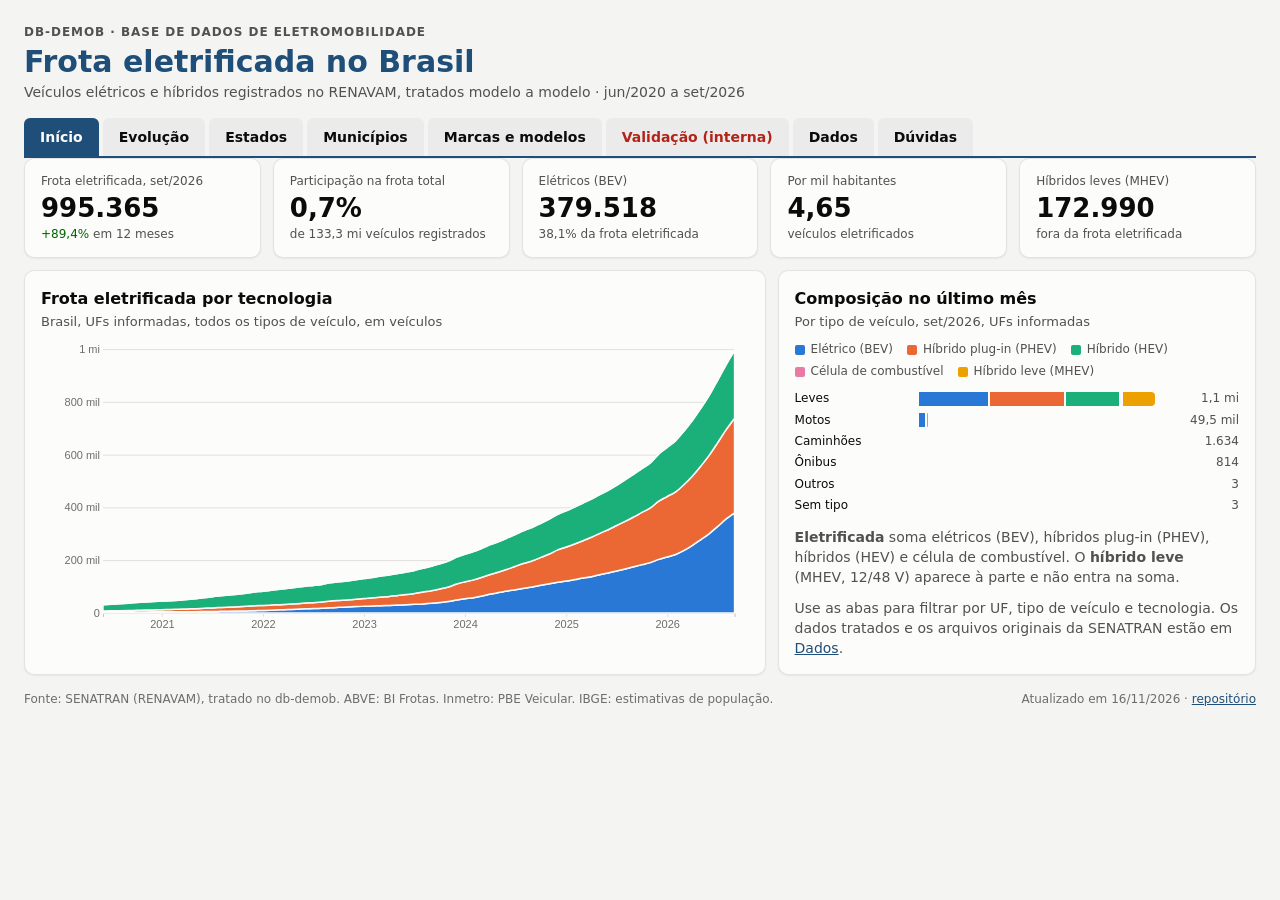
==== commit 5087659e: "Painel: aba Validação marcada como interna e aba Dúvidas com envio por e-mail ou issue" ====
--- a/painel/index.html
+++ b/painel/index.html
@@ -17,6 +17,8 @@
   --borda: rgba(11, 11, 11, 0.10);
   --destaque: #1f4e79;
   --destaque-suave: #e3ecf5;
+  --alerta: #b42318;
+  --alerta-suave: #fbe7e5;
   --lavagem: rgba(11, 11, 11, 0.04);
   --s-eletrico: #2a78d6;
   --s-hibrido_plug_in: #eb6834;
@@ -25,6 +27,7 @@
   --s-celula_combustivel: #e87ba4;
   --seq-0: #cde2fb;
   --seq-1: #104281;
+  --zero: #ebeae4;
   --sombra: 0 1px 2px rgba(11, 11, 11, 0.06);
 }
 @media (prefers-color-scheme: dark) {
@@ -40,6 +43,10 @@
     --borda: rgba(255, 255, 255, 0.10);
     --destaque: #7fb2e5;
     --destaque-suave: #1d2a38;
+  --alerta: #f97066;
+  --alerta-suave: #3a1d1b;
+    --alerta: #f97066;
+    --alerta-suave: #3a1d1b;
     --lavagem: rgba(255, 255, 255, 0.05);
     --s-eletrico: #3987e5;
     --s-hibrido_plug_in: #d95926;
@@ -48,6 +55,7 @@
     --s-celula_combustivel: #d55181;
     --seq-0: #1d2a38;
     --seq-1: #86b6ef;
+    --zero: #262624;
     --sombra: none;
   }
 }
@@ -71,6 +79,7 @@
   --s-celula_combustivel: #d55181;
   --seq-0: #1d2a38;
   --seq-1: #86b6ef;
+  --zero: #262624;
   --sombra: none;
 }
 
@@ -98,6 +107,9 @@
 }
 .abas button:hover { background: var(--destaque-suave); }
 .abas button[aria-selected="true"] { background: var(--destaque); color: var(--superficie); }
+.abas button.interna { color: var(--alerta); }
+.abas button.interna:hover { background: var(--alerta-suave); }
+.abas button.interna[aria-selected="true"] { background: var(--alerta); color: var(--superficie); }
 
 /* filtros */
 .filtros {
@@ -230,7 +242,7 @@
 .tooltip b { display: block; margin-bottom: 4px; }
 .tooltip .l { display: grid; grid-template-columns: 10px 1fr auto; gap: 6px; align-items: center; }
 .tooltip .l .v { text-align: right; font-variant-numeric: tabular-nums; }
-.tooltip .tot { border-top: 1px solid var(--grade); margin-top: 4px; padding-top: 4px; display: flex; justify-content: space-between; font-weight: 600; }
+.tooltip .tot { border-top: 1px solid var(--grade); margin-top: 4px; padding-top: 4px; display: flex; justify-content: space-between; gap: 12px; font-weight: 600; }
 
 .rodape { display: flex; flex-wrap: wrap; justify-content: space-between; gap: 6px 20px; margin-top: 16px; font-size: 12px; color: var(--tinta-3); }
 
@@ -244,6 +256,43 @@
   .barra-linha { grid-template-columns: 90px minmax(0, 1fr) 64px; }
   .menu-bt { min-width: 0; }
 }
+
+/* mapas geográficos */
+.mapa.geo { height: 540px; position: relative; }
+.mapa.geo svg { height: 100%; cursor: grab; }
+.mapa.geo svg:active { cursor: grabbing; }
+.mapa .mun { stroke: var(--superficie); stroke-width: 0.15; vector-effect: non-scaling-stroke; }
+.mapa .mun:hover, .mapa .uf:hover { stroke: var(--tinta); stroke-width: 1.5; }
+.mapa .uf { stroke: var(--superficie); stroke-width: 1; vector-effect: non-scaling-stroke; cursor: pointer; }
+.mapa .uf.sel { stroke: var(--tinta); stroke-width: 2; }
+.mapa .fronteira { fill: none; stroke: var(--tinta-2); stroke-width: 0.8; vector-effect: non-scaling-stroke; pointer-events: none; }
+.mapa .rotulo-uf { font-size: 11px; font-weight: 700; pointer-events: none; text-anchor: middle; paint-order: stroke; stroke-width: 3px; }
+.zoom-bts { position: absolute; right: 0; top: 0; display: flex; flex-direction: column; gap: 4px; }
+.zoom-bts button { width: 30px; height: 30px; font: inherit; font-weight: 700; color: var(--tinta); background: var(--superficie); border: 1px solid var(--borda); border-radius: 6px; cursor: pointer; }
+.classes { display: grid; gap: 4px; margin: 10px 0 4px; font-size: 12px; color: var(--tinta-2); }
+.classes div { display: flex; align-items: center; gap: 8px; font-variant-numeric: tabular-nums; }
+.classes i { width: 22px; height: 12px; border-radius: 2px; flex: none; }
+.destaques { margin-top: 16px; }
+.acoes .dica-fixa { margin: 4px 0 0; flex: 1; }
+.classes.linha { display: flex; flex-wrap: wrap; gap: 4px 14px; }
+.envio { align-items: center; margin-top: 16px; }
+.botao { display: inline-block; font-weight: 600; text-decoration: none; background: var(--destaque); color: var(--superficie); border-radius: 6px; padding: 8px 16px; }
+.botao:hover { opacity: 0.9; }
+.botao { font: inherit; font-weight: 600; border: 0; cursor: pointer; }
+.botao.secundario { background: var(--superficie); color: var(--destaque); border: 1px solid var(--destaque); }
+.formulario { display: grid; gap: 12px; margin-top: 12px; }
+.formulario input, .formulario textarea {
+  font: inherit; color: var(--tinta); background: var(--superficie);
+  border: 1px solid var(--borda); border-radius: 6px; padding: 7px 10px; width: 100%;
+}
+.formulario textarea { resize: vertical; }
+.formulario input:focus, .formulario textarea:focus { outline: 2px solid var(--destaque); outline-offset: 1px; }
+.formulario .envio { margin-top: 0; flex-wrap: wrap; }
+.aviso { margin: 0; color: var(--alerta); font-size: 13px; }
+.aviso[hidden] { display: none; }
+.contato { display: grid; grid-template-columns: max-content 1fr; gap: 8px 16px; margin: 14px 0 0; }
+.contato dt { font-size: 12px; font-weight: 600; color: var(--tinta-2); align-self: center; }
+.contato dd { margin: 0; font-size: 15px; }
 </style>
 </head>
 <body>
@@ -260,8 +309,9 @@
     <button role="tab" data-aba="estados">Estados</button>
     <button role="tab" data-aba="municipios">Municípios</button>
     <button role="tab" data-aba="modelos">Marcas e modelos</button>
-    <button role="tab" data-aba="validacao">Validação</button>
+    <button role="tab" data-aba="validacao" class="interna">Validação (interna)</button>
     <button role="tab" data-aba="dados">Dados</button>
+    <button role="tab" data-aba="faq">Dúvidas</button>
   </nav>
 
   <section class="filtros" id="filtros" aria-label="Filtros"></section>
@@ -313,8 +363,9 @@
               <button data-v="frota" aria-pressed="false">% da frota</button>
             </div>
           </header>
-          <div id="uf-mapa" class="mapa"></div>
-          <p class="dica-fixa">Clique numa UF para filtrar as outras abas; clique de novo para tirar.</p>
+          <div id="uf-mapa" class="mapa geo"></div>
+          <div class="classes linha" id="uf-escala"></div>
+          <p class="dica-fixa">Clique numa UF para filtrar as outras abas; clique de novo para tirar. Arraste para mover; Ctrl + roda ou os botões para o zoom.</p>
         </article>
         <article class="painel">
           <header class="painel-cab"><h2>Ranking</h2><p id="uf-rank-sub"></p></header>
@@ -326,6 +377,27 @@
 
     <section class="aba" id="aba-municipios" role="tabpanel" hidden>
       <div class="cartoes" id="mun-cartoes"></div>
+      <div class="grade-2">
+        <article class="painel">
+          <header class="painel-cab linha">
+            <div><h2 id="mun-mapa-titulo">Mapa por município</h2><p id="mun-mapa-sub"></p></div>
+            <div class="segmentado" id="mun-metrica" role="radiogroup" aria-label="Medida">
+              <button data-v="hab" aria-pressed="true">Por mil hab.</button>
+              <button data-v="frota" aria-pressed="false">% da frota</button>
+              <button data-v="abs" aria-pressed="false">Veículos</button>
+            </div>
+          </header>
+          <div id="mun-mapa" class="mapa geo"></div>
+          <div class="acoes"><p class="dica-fixa" id="mun-mapa-dica"></p><button class="botao-link" id="mun-voltar" hidden>Voltar ao Brasil</button></div>
+        </article>
+        <article class="painel">
+          <header class="painel-cab"><h2>Escala</h2><p id="mun-escala-sub"></p></header>
+          <div id="mun-escala" class="classes"></div>
+          <header class="painel-cab destaques"><h2>Maiores valores</h2><p id="mun-top-sub"></p></header>
+          <div class="legenda" id="mun-legenda"></div>
+          <div id="mun-top"></div>
+        </article>
+      </div>
       <article class="painel">
         <header class="painel-cab linha">
           <div><h2>Municípios</h2><p id="mun-sub"></p></div>
@@ -390,6 +462,34 @@
         <p>Documentação completa: <a id="link-leiame" href="#">LEIAME</a>, <a id="link-dicionario" href="#">dicionário de dados</a> e <a id="link-repo" href="#">repositório</a>.</p>
       </article>
     </section>
+
+    <section class="aba" id="aba-faq" role="tabpanel" hidden>
+      <div class="grade-2">
+        <article class="painel">
+          <header class="painel-cab"><h2>Envie sua dúvida</h2><p>Perguntas, erros nos dados e sugestões sobre o painel</p></header>
+          <form class="formulario" id="duvida-form">
+            <label class="campo"><span>Nome</span><input type="text" id="duvida-nome" autocomplete="name"></label>
+            <label class="campo"><span>E-mail para resposta</span><input type="email" id="duvida-email" autocomplete="email"></label>
+            <label class="campo"><span>Aba e filtros (se for sobre um número)</span><input type="text" id="duvida-contexto" placeholder="Ex.: Municípios, UF = DF, só elétricos"></label>
+            <label class="campo"><span>Mensagem</span><textarea id="duvida-texto" rows="7" required></textarea></label>
+            <p class="aviso" id="duvida-aviso" hidden>Escreva a mensagem antes de enviar.</p>
+            <div class="acoes envio">
+              <button type="button" class="botao" data-via="email">Enviar por e-mail</button>
+              <button type="button" class="botao secundario" data-via="github">Enviar pelo GitHub</button>
+            </div>
+            <p class="dica-fixa">"Enviar por e-mail" abre o seu programa de e-mail com a mensagem pronta para demob@mme.gov.br. "Enviar pelo GitHub" registra a mensagem como <i>issue</i> pública no repositório e exige conta no GitHub.</p>
+          </form>
+        </article>
+        <article class="painel">
+          <header class="painel-cab"><h2>Contato</h2><p>DEMOB / Ministério de Minas e Energia</p></header>
+          <dl class="contato">
+            <dt>E-mail</dt><dd><a href="mailto:demob@mme.gov.br">demob@mme.gov.br</a></dd>
+            <dt>Telefone</dt><dd><a href="tel:+556120325688">(61) 2032-5688</a></dd>
+            <dt>GitHub</dt><dd><a id="faq-lista" href="#" target="_blank" rel="noopener">Dúvidas já enviadas</a></dd>
+          </dl>
+        </article>
+      </div>
+    </section>
   </main>
 
   <footer class="rodape">
@@ -401,7 +501,11 @@
 <script>// https://d3js.org v7.9.0 Copyright 2010-2023 Mike Bostock
 !function(t,n){"object"==typeof exports&&"undefined"!=typeof module?n(exports):"function"==typeof define&&define.amd?define(["exports"],n):n((t="undefined"!=typeof globalThis?globalThis:t||self).d3=t.d3||{})}(this,(function(t){"use strict";function n(t,n){return null==t||null==n?NaN:t<n?-1:t>n?1:t>=n?0:NaN}function e(t,n){return null==t||null==n?NaN:n<t?-1:n>t?1:n>=t?0:NaN}function r(t){let r,o,a;function u(t,n,e=0,i=t.length){if(e<i){if(0!==r(n,n))return i;do{const r=e+i>>>1;o(t[r],n)<0?e=r+1:i=r}while(e<i)}return e}return 2!==t.length?(r=n,o=(e,r)=>n(t(e),r),a=(n,e)=>t(n)-e):(r=t===n||t===e?t:i,o=t,a=t),{left:u,center:function(t,n,e=0,r=t.length){const i=u(t,n,e,r-1);return i>e&&a(t[i-1],n)>-a(t[i],n)?i-1:i},right:function(t,n,e=0,i=t.length){if(e<i){if(0!==r(n,n))return i;do{const r=e+i>>>1;o(t[r],n)<=0?e=r+1:i=r}while(e<i)}return e}}}function i(){return 0}function o(t){return null===t?NaN:+t}const a=r(n),u=a.right,c=a.left,f=r(o).center;var s=u;const l=d(y),h=d((function(t){const n=y(t);return(t,e,r,i,o)=>{n(t,e,(r<<=2)+0,(i<<=2)+0,o<<=2),n(t,e,r+1,i+1,o),n(t,e,r+2,i+2,o),n(t,e,r+3,i+3,o)}}));function d(t){return function(n,e,r=e){if(!((e=+e)>=0))throw new RangeError("invalid rx");if(!((r=+r)>=0))throw new RangeError("invalid ry");let{data:i,width:o,height:a}=n;if(!((o=Math.floor(o))>=0))throw new RangeError("invalid width");if(!((a=Math.floor(void 0!==a?a:i.length/o))>=0))throw new RangeError("invalid height");if(!o||!a||!e&&!r)return n;const u=e&&t(e),c=r&&t(r),f=i.slice();return u&&c?(p(u,f,i,o,a),p(u,i,f,o,a),p(u,f,i,o,a),g(c,i,f,o,a),g(c,f,i,o,a),g(c,i,f,o,a)):u?(p(u,i,f,o,a),p(u,f,i,o,a),p(u,i,f,o,a)):c&&(g(c,i,f,o,a),g(c,f,i,o,a),g(c,i,f,o,a)),n}}function p(t,n,e,r,i){for(let o=0,a=r*i;o<a;)t(n,e,o,o+=r,1)}function g(t,n,e,r,i){for(let o=0,a=r*i;o<r;++o)t(n,e,o,o+a,r)}function y(t){const n=Math.floor(t);if(n===t)return function(t){const n=2*t+1;return(e,r,i,o,a)=>{if(!((o-=a)>=i))return;let u=t*r[i];const c=a*t;for(let t=i,n=i+c;t<n;t+=a)u+=r[Math.min(o,t)];for(let t=i,f=o;t<=f;t+=a)u+=r[Math.min(o,t+c)],e[t]=u/n,u-=r[Math.max(i,t-c)]}}(t);const e=t-n,r=2*t+1;return(t,i,o,a,u)=>{if(!((a-=u)>=o))return;let c=n*i[o];const f=u*n,s=f+u;for(let t=o,n=o+f;t<n;t+=u)c+=i[Math.min(a,t)];for(let n=o,l=a;n<=l;n+=u)c+=i[Math.min(a,n+f)],t[n]=(c+e*(i[Math.max(o,n-s)]+i[Math.min(a,n+s)]))/r,c-=i[Math.max(o,n-f)]}}function v(t,n){let e=0;if(void 0===n)for(let n of t)null!=n&&(n=+n)>=n&&++e;else{let r=-1;for(let i of t)null!=(i=n(i,++r,t))&&(i=+i)>=i&&++e}return e}function _(t){return 0|t.length}function b(t){return!(t>0)}function m(t){return"object"!=typeof t||"length"in t?t:Array.from(t)}function x(t,n){let e,r=0,i=0,o=0;if(void 0===n)for(let n of t)null!=n&&(n=+n)>=n&&(e=n-i,i+=e/++r,o+=e*(n-i));else{let a=-1;for(let u of t)null!=(u=n(u,++a,t))&&(u=+u)>=u&&(e=u-i,i+=e/++r,o+=e*(u-i))}if(r>1)return o/(r-1)}function w(t,n){const e=x(t,n);return e?Math.sqrt(e):e}function M(t,n){let e,r;if(void 0===n)for(const n of t)null!=n&&(void 0===e?n>=n&&(e=r=n):(e>n&&(e=n),r<n&&(r=n)));else{let i=-1;for(let o of t)null!=(o=n(o,++i,t))&&(void 0===e?o>=o&&(e=r=o):(e>o&&(e=o),r<o&&(r=o)))}return[e,r]}class T{constructor(){this._partials=new Float64Array(32),this._n=0}add(t){const n=this._partials;let e=0;for(let r=0;r<this._n&&r<32;r++){const i=n[r],o=t+i,a=Math.abs(t)<Math.abs(i)?t-(o-i):i-(o-t);a&&(n[e++]=a),t=o}return n[e]=t,this._n=e+1,this}valueOf(){const t=this._partials;let n,e,r,i=this._n,o=0;if(i>0){for(o=t[--i];i>0&&(n=o,e=t[--i],o=n+e,r=e-(o-n),!r););i>0&&(r<0&&t[i-1]<0||r>0&&t[i-1]>0)&&(e=2*r,n=o+e,e==n-o&&(o=n))}return o}}class InternMap extends Map{constructor(t,n=N){if(super(),Object.defineProperties(this,{_intern:{value:new Map},_key:{value:n}}),null!=t)for(const[n,e]of t)this.set(n,e)}get(t){return super.get(A(this,t))}has(t){return super.has(A(this,t))}set(t,n){return super.set(S(this,t),n)}delete(t){return super.delete(E(this,t))}}class InternSet extends Set{constructor(t,n=N){if(super(),Object.defineProperties(this,{_intern:{value:new Map},_key:{value:n}}),null!=t)for(const n of t)this.add(n)}has(t){return super.has(A(this,t))}add(t){return super.add(S(this,t))}delete(t){return super.delete(E(this,t))}}function A({_intern:t,_key:n},e){const r=n(e);return t.has(r)?t.get(r):e}function S({_intern:t,_key:n},e){const r=n(e);return t.has(r)?t.get(r):(t.set(r,e),e)}function E({_intern:t,_key:n},e){const r=n(e);return t.has(r)&&(e=t.get(r),t.delete(r)),e}function N(t){return null!==t&&"object"==typeof t?t.valueOf():t}function k(t){return t}function C(t,...n){return F(t,k,k,n)}function P(t,...n){return F(t,Array.from,k,n)}function z(t,n){for(let e=1,r=n.length;e<r;++e)t=t.flatMap((t=>t.pop().map((([n,e])=>[...t,n,e]))));return t}function $(t,n,...e){return F(t,k,n,e)}function D(t,n,...e){return F(t,Array.from,n,e)}function R(t){if(1!==t.length)throw new Error("duplicate key");return t[0]}function F(t,n,e,r){return function t(i,o){if(o>=r.length)return e(i);const a=new InternMap,u=r[o++];let c=-1;for(const t of i){const n=u(t,++c,i),e=a.get(n);e?e.push(t):a.set(n,[t])}for(const[n,e]of a)a.set(n,t(e,o));return n(a)}(t,0)}function q(t,n){return Array.from(n,(n=>t[n]))}function U(t,...n){if("function"!=typeof t[Symbol.iterator])throw new TypeError("values is not iterable");t=Array.from(t);let[e]=n;if(e&&2!==e.length||n.length>1){const r=Uint32Array.from(t,((t,n)=>n));return n.length>1?(n=n.map((n=>t.map(n))),r.sort(((t,e)=>{for(const r of n){const n=O(r[t],r[e]);if(n)return n}}))):(e=t.map(e),r.sort(((t,n)=>O(e[t],e[n])))),q(t,r)}return t.sort(I(e))}function I(t=n){if(t===n)return O;if("function"!=typeof t)throw new TypeError("compare is not a function");return(n,e)=>{const r=t(n,e);return r||0===r?r:(0===t(e,e))-(0===t(n,n))}}function O(t,n){return(null==t||!(t>=t))-(null==n||!(n>=n))||(t<n?-1:t>n?1:0)}var B=Array.prototype.slice;function Y(t){return()=>t}const L=Math.sqrt(50),j=Math.sqrt(10),H=Math.sqrt(2);function X(t,n,e){const r=(n-t)/Math.max(0,e),i=Math.floor(Math.log10(r)),o=r/Math.pow(10,i),a=o>=L?10:o>=j?5:o>=H?2:1;let u,c,f;return i<0?(f=Math.pow(10,-i)/a,u=Math.round(t*f),c=Math.round(n*f),u/f<t&&++u,c/f>n&&--c,f=-f):(f=Math.pow(10,i)*a,u=Math.round(t/f),c=Math.round(n/f),u*f<t&&++u,c*f>n&&--c),c<u&&.5<=e&&e<2?X(t,n,2*e):[u,c,f]}function G(t,n,e){if(!((e=+e)>0))return[];if((t=+t)===(n=+n))return[t];const r=n<t,[i,o,a]=r?X(n,t,e):X(t,n,e);if(!(o>=i))return[];const u=o-i+1,c=new Array(u);if(r)if(a<0)for(let t=0;t<u;++t)c[t]=(o-t)/-a;else for(let t=0;t<u;++t)c[t]=(o-t)*a;else if(a<0)for(let t=0;t<u;++t)c[t]=(i+t)/-a;else for(let t=0;t<u;++t)c[t]=(i+t)*a;return c}function V(t,n,e){return X(t=+t,n=+n,e=+e)[2]}function W(t,n,e){e=+e;const r=(n=+n)<(t=+t),i=r?V(n,t,e):V(t,n,e);return(r?-1:1)*(i<0?1/-i:i)}function Z(t,n,e){let r;for(;;){const i=V(t,n,e);if(i===r||0===i||!isFinite(i))return[t,n];i>0?(t=Math.floor(t/i)*i,n=Math.ceil(n/i)*i):i<0&&(t=Math.ceil(t*i)/i,n=Math.floor(n*i)/i),r=i}}function K(t){return Math.max(1,Math.ceil(Math.log(v(t))/Math.LN2)+1)}function Q(){var t=k,n=M,e=K;function r(r){Array.isArray(r)||(r=Array.from(r));var i,o,a,u=r.length,c=new Array(u);for(i=0;i<u;++i)c[i]=t(r[i],i,r);var f=n(c),l=f[0],h=f[1],d=e(c,l,h);if(!Array.isArray(d)){const t=h,e=+d;if(n===M&&([l,h]=Z(l,h,e)),(d=G(l,h,e))[0]<=l&&(a=V(l,h,e)),d[d.length-1]>=h)if(t>=h&&n===M){const t=V(l,h,e);isFinite(t)&&(t>0?h=(Math.floor(h/t)+1)*t:t<0&&(h=(Math.ceil(h*-t)+1)/-t))}else d.pop()}for(var p=d.length,g=0,y=p;d[g]<=l;)++g;for(;d[y-1]>h;)--y;(g||y<p)&&(d=d.slice(g,y),p=y-g);var v,_=new Array(p+1);for(i=0;i<=p;++i)(v=_[i]=[]).x0=i>0?d[i-1]:l,v.x1=i<p?d[i]:h;if(isFinite(a)){if(a>0)for(i=0;i<u;++i)null!=(o=c[i])&&l<=o&&o<=h&&_[Math.min(p,Math.floor((o-l)/a))].push(r[i]);else if(a<0)for(i=0;i<u;++i)if(null!=(o=c[i])&&l<=o&&o<=h){const t=Math.floor((l-o)*a);_[Math.min(p,t+(d[t]<=o))].push(r[i])}}else for(i=0;i<u;++i)null!=(o=c[i])&&l<=o&&o<=h&&_[s(d,o,0,p)].push(r[i]);return _}return r.value=function(n){return arguments.length?(t="function"==typeof n?n:Y(n),r):t},r.domain=function(t){return arguments.length?(n="function"==typeof t?t:Y([t[0],t[1]]),r):n},r.thresholds=function(t){return arguments.length?(e="function"==typeof t?t:Y(Array.isArray(t)?B.call(t):t),r):e},r}function J(t,n){let e;if(void 0===n)for(const n of t)null!=n&&(e<n||void 0===e&&n>=n)&&(e=n);else{let r=-1;for(let i of t)null!=(i=n(i,++r,t))&&(e<i||void 0===e&&i>=i)&&(e=i)}return e}function tt(t,n){let e,r=-1,i=-1;if(void 0===n)for(const n of t)++i,null!=n&&(e<n||void 0===e&&n>=n)&&(e=n,r=i);else for(let o of t)null!=(o=n(o,++i,t))&&(e<o||void 0===e&&o>=o)&&(e=o,r=i);return r}function nt(t,n){let e;if(void 0===n)for(const n of t)null!=n&&(e>n||void 0===e&&n>=n)&&(e=n);else{let r=-1;for(let i of t)null!=(i=n(i,++r,t))&&(e>i||void 0===e&&i>=i)&&(e=i)}return e}function et(t,n){let e,r=-1,i=-1;if(void 0===n)for(const n of t)++i,null!=n&&(e>n||void 0===e&&n>=n)&&(e=n,r=i);else for(let o of t)null!=(o=n(o,++i,t))&&(e>o||void 0===e&&o>=o)&&(e=o,r=i);return r}function rt(t,n,e=0,r=1/0,i){if(n=Math.floor(n),e=Math.floor(Math.max(0,e)),r=Math.floor(Math.min(t.length-1,r)),!(e<=n&&n<=r))return t;for(i=void 0===i?O:I(i);r>e;){if(r-e>600){const o=r-e+1,a=n-e+1,u=Math.log(o),c=.5*Math.exp(2*u/3),f=.5*Math.sqrt(u*c*(o-c)/o)*(a-o/2<0?-1:1);rt(t,n,Math.max(e,Math.floor(n-a*c/o+f)),Math.min(r,Math.floor(n+(o-a)*c/o+f)),i)}const o=t[n];let a=e,u=r;for(it(t,e,n),i(t[r],o)>0&&it(t,e,r);a<u;){for(it(t,a,u),++a,--u;i(t[a],o)<0;)++a;for(;i(t[u],o)>0;)--u}0===i(t[e],o)?it(t,e,u):(++u,it(t,u,r)),u<=n&&(e=u+1),n<=u&&(r=u-1)}return t}function it(t,n,e){const r=t[n];t[n]=t[e],t[e]=r}function ot(t,e=n){let r,i=!1;if(1===e.length){let o;for(const a of t){const t=e(a);(i?n(t,o)>0:0===n(t,t))&&(r=a,o=t,i=!0)}}else for(const n of t)(i?e(n,r)>0:0===e(n,n))&&(r=n,i=!0);return r}function at(t,n,e){if(t=Float64Array.from(function*(t,n){if(void 0===n)for(let n of t)null!=n&&(n=+n)>=n&&(yield n);else{let e=-1;for(let r of t)null!=(r=n(r,++e,t))&&(r=+r)>=r&&(yield r)}}(t,e)),(r=t.length)&&!isNaN(n=+n)){if(n<=0||r<2)return nt(t);if(n>=1)return J(t);var r,i=(r-1)*n,o=Math.floor(i),a=J(rt(t,o).subarray(0,o+1));return a+(nt(t.subarray(o+1))-a)*(i-o)}}function ut(t,n,e=o){if((r=t.length)&&!isNaN(n=+n)){if(n<=0||r<2)return+e(t[0],0,t);if(n>=1)return+e(t[r-1],r-1,t);var r,i=(r-1)*n,a=Math.floor(i),u=+e(t[a],a,t);return u+(+e(t[a+1],a+1,t)-u)*(i-a)}}function ct(t,n,e=o){if(!isNaN(n=+n)){if(r=Float64Array.from(t,((n,r)=>o(e(t[r],r,t)))),n<=0)return et(r);if(n>=1)return tt(r);var r,i=Uint32Array.from(t,((t,n)=>n)),a=r.length-1,u=Math.floor(a*n);return rt(i,u,0,a,((t,n)=>O(r[t],r[n]))),(u=ot(i.subarray(0,u+1),(t=>r[t])))>=0?u:-1}}function ft(t){return Array.from(function*(t){for(const n of t)yield*n}(t))}function st(t,n){return[t,n]}function lt(t,n,e){t=+t,n=+n,e=(i=arguments.length)<2?(n=t,t=0,1):i<3?1:+e;for(var r=-1,i=0|Math.max(0,Math.ceil((n-t)/e)),o=new Array(i);++r<i;)o[r]=t+r*e;return o}function ht(t,e=n){if(1===e.length)return et(t,e);let r,i=-1,o=-1;for(const n of t)++o,(i<0?0===e(n,n):e(n,r)<0)&&(r=n,i=o);return i}var dt=pt(Math.random);function pt(t){return function(n,e=0,r=n.length){let i=r-(e=+e);for(;i;){const r=t()*i--|0,o=n[i+e];n[i+e]=n[r+e],n[r+e]=o}return n}}function gt(t){if(!(i=t.length))return[];for(var n=-1,e=nt(t,yt),r=new Array(e);++n<e;)for(var i,o=-1,a=r[n]=new Array(i);++o<i;)a[o]=t[o][n];return r}function yt(t){return t.length}function vt(t){return t instanceof InternSet?t:new InternSet(t)}function _t(t,n){const e=t[Symbol.iterator](),r=new Set;for(const t of n){const n=bt(t);if(r.has(n))continue;let i,o;for(;({value:i,done:o}=e.next());){if(o)return!1;const t=bt(i);if(r.add(t),Object.is(n,t))break}}return!0}function bt(t){return null!==t&&"object"==typeof t?t.valueOf():t}function mt(t){return t}var xt=1,wt=2,Mt=3,Tt=4,At=1e-6;function St(t){return"translate("+t+",0)"}function Et(t){return"translate(0,"+t+")"}function Nt(t){return n=>+t(n)}function kt(t,n){return n=Math.max(0,t.bandwidth()-2*n)/2,t.round()&&(n=Math.round(n)),e=>+t(e)+n}function Ct(){return!this.__axis}function Pt(t,n){var e=[],r=null,i=null,o=6,a=6,u=3,c="undefined"!=typeof window&&window.devicePixelRatio>1?0:.5,f=t===xt||t===Tt?-1:1,s=t===Tt||t===wt?"x":"y",l=t===xt||t===Mt?St:Et;function h(h){var d=null==r?n.ticks?n.ticks.apply(n,e):n.domain():r,p=null==i?n.tickFormat?n.tickFormat.apply(n,e):mt:i,g=Math.max(o,0)+u,y=n.range(),v=+y[0]+c,_=+y[y.length-1]+c,b=(n.bandwidth?kt:Nt)(n.copy(),c),m=h.selection?h.selection():h,x=m.selectAll(".domain").data([null]),w=m.selectAll(".tick").data(d,n).order(),M=w.exit(),T=w.enter().append("g").attr("class","tick"),A=w.select("line"),S=w.select("text");x=x.merge(x.enter().insert("path",".tick").attr("class","domain").attr("stroke","currentColor")),w=w.merge(T),A=A.merge(T.append("line").attr("stroke","currentColor").attr(s+"2",f*o)),S=S.merge(T.append("text").attr("fill","currentColor").attr(s,f*g).attr("dy",t===xt?"0em":t===Mt?"0.71em":"0.32em")),h!==m&&(x=x.transition(h),w=w.transition(h),A=A.transition(h),S=S.transition(h),M=M.transition(h).attr("opacity",At).attr("transform",(function(t){return isFinite(t=b(t))?l(t+c):this.getAttribute("transform")})),T.attr("opacity",At).attr("transform",(function(t){var n=this.parentNode.__axis;return l((n&&isFinite(n=n(t))?n:b(t))+c)}))),M.remove(),x.attr("d",t===Tt||t===wt?a?"M"+f*a+","+v+"H"+c+"V"+_+"H"+f*a:"M"+c+","+v+"V"+_:a?"M"+v+","+f*a+"V"+c+"H"+_+"V"+f*a:"M"+v+","+c+"H"+_),w.attr("opacity",1).attr("transform",(function(t){return l(b(t)+c)})),A.attr(s+"2",f*o),S.attr(s,f*g).text(p),m.filter(Ct).attr("fill","none").attr("font-size",10).attr("font-family","sans-serif").attr("text-anchor",t===wt?"start":t===Tt?"end":"middle"),m.each((function(){this.__axis=b}))}return h.scale=function(t){return arguments.length?(n=t,h):n},h.ticks=function(){return e=Array.from(arguments),h},h.tickArguments=function(t){return arguments.length?(e=null==t?[]:Array.from(t),h):e.slice()},h.tickValues=function(t){return arguments.length?(r=null==t?null:Array.from(t),h):r&&r.slice()},h.tickFormat=function(t){return arguments.length?(i=t,h):i},h.tickSize=function(t){return arguments.length?(o=a=+t,h):o},h.tickSizeInner=function(t){return arguments.length?(o=+t,h):o},h.tickSizeOuter=function(t){return arguments.length?(a=+t,h):a},h.tickPadding=function(t){return arguments.length?(u=+t,h):u},h.offset=function(t){return arguments.length?(c=+t,h):c},h}var zt={value:()=>{}};function $t(){for(var t,n=0,e=arguments.length,r={};n<e;++n){if(!(t=arguments[n]+"")||t in r||/[\s.]/.test(t))throw new Error("illegal type: "+t);r[t]=[]}return new Dt(r)}function Dt(t){this._=t}function Rt(t,n){for(var e,r=0,i=t.length;r<i;++r)if((e=t[r]).name===n)return e.value}function Ft(t,n,e){for(var r=0,i=t.length;r<i;++r)if(t[r].name===n){t[r]=zt,t=t.slice(0,r).concat(t.slice(r+1));break}return null!=e&&t.push({name:n,value:e}),t}Dt.prototype=$t.prototype={constructor:Dt,on:function(t,n){var e,r,i=this._,o=(r=i,(t+"").trim().split(/^|\s+/).map((function(t){var n="",e=t.indexOf(".");if(e>=0&&(n=t.slice(e+1),t=t.slice(0,e)),t&&!r.hasOwnProperty(t))throw new Error("unknown type: "+t);return{type:t,name:n}}))),a=-1,u=o.length;if(!(arguments.length<2)){if(null!=n&&"function"!=typeof n)throw new Error("invalid callback: "+n);for(;++a<u;)if(e=(t=o[a]).type)i[e]=Ft(i[e],t.name,n);else if(null==n)for(e in i)i[e]=Ft(i[e],t.name,null);return this}for(;++a<u;)if((e=(t=o[a]).type)&&(e=Rt(i[e],t.name)))return e},copy:function(){var t={},n=this._;for(var e in n)t[e]=n[e].slice();return new Dt(t)},call:function(t,n){if((e=arguments.length-2)>0)for(var e,r,i=new Array(e),o=0;o<e;++o)i[o]=arguments[o+2];if(!this._.hasOwnProperty(t))throw new Error("unknown type: "+t);for(o=0,e=(r=this._[t]).length;o<e;++o)r[o].value.apply(n,i)},apply:function(t,n,e){if(!this._.hasOwnProperty(t))throw new Error("unknown type: "+t);for(var r=this._[t],i=0,o=r.length;i<o;++i)r[i].value.apply(n,e)}};var qt="http://www.w3.org/1999/xhtml",Ut={svg:"http://www.w3.org/2000/svg",xhtml:qt,xlink:"http://www.w3.org/1999/xlink",xml:"http://www.w3.org/XML/1998/namespace",xmlns:"http://www.w3.org/2000/xmlns/"};function It(t){var n=t+="",e=n.indexOf(":");return e>=0&&"xmlns"!==(n=t.slice(0,e))&&(t=t.slice(e+1)),Ut.hasOwnProperty(n)?{space:Ut[n],local:t}:t}function Ot(t){return function(){var n=this.ownerDocument,e=this.namespaceURI;return e===qt&&n.documentElement.namespaceURI===qt?n.createElement(t):n.createElementNS(e,t)}}function Bt(t){return function(){return this.ownerDocument.createElementNS(t.space,t.local)}}function Yt(t){var n=It(t);return(n.local?Bt:Ot)(n)}function Lt(){}function jt(t){return null==t?Lt:function(){return this.querySelector(t)}}function Ht(t){return null==t?[]:Array.isArray(t)?t:Array.from(t)}function Xt(){return[]}function Gt(t){return null==t?Xt:function(){return this.querySelectorAll(t)}}function Vt(t){return function(){return this.matches(t)}}function Wt(t){return function(n){return n.matches(t)}}var Zt=Array.prototype.find;function Kt(){return this.firstElementChild}var Qt=Array.prototype.filter;function Jt(){return Array.from(this.children)}function tn(t){return new Array(t.length)}function nn(t,n){this.ownerDocument=t.ownerDocument,this.namespaceURI=t.namespaceURI,this._next=null,this._parent=t,this.__data__=n}function en(t,n,e,r,i,o){for(var a,u=0,c=n.length,f=o.length;u<f;++u)(a=n[u])?(a.__data__=o[u],r[u]=a):e[u]=new nn(t,o[u]);for(;u<c;++u)(a=n[u])&&(i[u]=a)}function rn(t,n,e,r,i,o,a){var u,c,f,s=new Map,l=n.length,h=o.length,d=new Array(l);for(u=0;u<l;++u)(c=n[u])&&(d[u]=f=a.call(c,c.__data__,u,n)+"",s.has(f)?i[u]=c:s.set(f,c));for(u=0;u<h;++u)f=a.call(t,o[u],u,o)+"",(c=s.get(f))?(r[u]=c,c.__data__=o[u],s.delete(f)):e[u]=new nn(t,o[u]);for(u=0;u<l;++u)(c=n[u])&&s.get(d[u])===c&&(i[u]=c)}function on(t){return t.__data__}function an(t){return"object"==typeof t&&"length"in t?t:Array.from(t)}function un(t,n){return t<n?-1:t>n?1:t>=n?0:NaN}function cn(t){return function(){this.removeAttribute(t)}}function fn(t){return function(){this.removeAttributeNS(t.space,t.local)}}function sn(t,n){return function(){this.setAttribute(t,n)}}function ln(t,n){return function(){this.setAttributeNS(t.space,t.local,n)}}function hn(t,n){return function(){var e=n.apply(this,arguments);null==e?this.removeAttribute(t):this.setAttribute(t,e)}}function dn(t,n){return function(){var e=n.apply(this,arguments);null==e?this.removeAttributeNS(t.space,t.local):this.setAttributeNS(t.space,t.local,e)}}function pn(t){return t.ownerDocument&&t.ownerDocument.defaultView||t.document&&t||t.defaultView}function gn(t){return function(){this.style.removeProperty(t)}}function yn(t,n,e){return function(){this.style.setProperty(t,n,e)}}function vn(t,n,e){return function(){var r=n.apply(this,arguments);null==r?this.style.removeProperty(t):this.style.setProperty(t,r,e)}}function _n(t,n){return t.style.getPropertyValue(n)||pn(t).getComputedStyle(t,null).getPropertyValue(n)}function bn(t){return function(){delete this[t]}}function mn(t,n){return function(){this[t]=n}}function xn(t,n){return function(){var e=n.apply(this,arguments);null==e?delete this[t]:this[t]=e}}function wn(t){return t.trim().split(/^|\s+/)}function Mn(t){return t.classList||new Tn(t)}function Tn(t){this._node=t,this._names=wn(t.getAttribute("class")||"")}function An(t,n){for(var e=Mn(t),r=-1,i=n.length;++r<i;)e.add(n[r])}function Sn(t,n){for(var e=Mn(t),r=-1,i=n.length;++r<i;)e.remove(n[r])}function En(t){return function(){An(this,t)}}function Nn(t){return function(){Sn(this,t)}}function kn(t,n){return function(){(n.apply(this,arguments)?An:Sn)(this,t)}}function Cn(){this.textContent=""}function Pn(t){return function(){this.textContent=t}}function zn(t){return function(){var n=t.apply(this,arguments);this.textContent=null==n?"":n}}function $n(){this.innerHTML=""}function Dn(t){return function(){this.innerHTML=t}}function Rn(t){return function(){var n=t.apply(this,arguments);this.innerHTML=null==n?"":n}}function Fn(){this.nextSibling&&this.parentNode.appendChild(this)}function qn(){this.previousSibling&&this.parentNode.insertBefore(this,this.parentNode.firstChild)}function Un(){return null}function In(){var t=this.parentNode;t&&t.removeChild(this)}function On(){var t=this.cloneNode(!1),n=this.parentNode;return n?n.insertBefore(t,this.nextSibling):t}function Bn(){var t=this.cloneNode(!0),n=this.parentNode;return n?n.insertBefore(t,this.nextSibling):t}function Yn(t){return function(){var n=this.__on;if(n){for(var e,r=0,i=-1,o=n.length;r<o;++r)e=n[r],t.type&&e.type!==t.type||e.name!==t.name?n[++i]=e:this.removeEventListener(e.type,e.listener,e.options);++i?n.length=i:delete this.__on}}}function Ln(t,n,e){return function(){var r,i=this.__on,o=function(t){return function(n){t.call(this,n,this.__data__)}}(n);if(i)for(var a=0,u=i.length;a<u;++a)if((r=i[a]).type===t.type&&r.name===t.name)return this.removeEventListener(r.type,r.listener,r.options),this.addEventListener(r.type,r.listener=o,r.options=e),void(r.value=n);this.addEventListener(t.type,o,e),r={type:t.type,name:t.name,value:n,listener:o,options:e},i?i.push(r):this.__on=[r]}}function jn(t,n,e){var r=pn(t),i=r.CustomEvent;"function"==typeof i?i=new i(n,e):(i=r.document.createEvent("Event"),e?(i.initEvent(n,e.bubbles,e.cancelable),i.detail=e.detail):i.initEvent(n,!1,!1)),t.dispatchEvent(i)}function Hn(t,n){return function(){return jn(this,t,n)}}function Xn(t,n){return function(){return jn(this,t,n.apply(this,arguments))}}nn.prototype={constructor:nn,appendChild:function(t){return this._parent.insertBefore(t,this._next)},insertBefore:function(t,n){return this._parent.insertBefore(t,n)},querySelector:function(t){return this._parent.querySelector(t)},querySelectorAll:function(t){return this._parent.querySelectorAll(t)}},Tn.prototype={add:function(t){this._names.indexOf(t)<0&&(this._names.push(t),this._node.setAttribute("class",this._names.join(" ")))},remove:function(t){var n=this._names.indexOf(t);n>=0&&(this._names.splice(n,1),this._node.setAttribute("class",this._names.join(" ")))},contains:function(t){return this._names.indexOf(t)>=0}};var Gn=[null];function Vn(t,n){this._groups=t,this._parents=n}function Wn(){return new Vn([[document.documentElement]],Gn)}function Zn(t){return"string"==typeof t?new Vn([[document.querySelector(t)]],[document.documentElement]):new Vn([[t]],Gn)}Vn.prototype=Wn.prototype={constructor:Vn,select:function(t){"function"!=typeof t&&(t=jt(t));for(var n=this._groups,e=n.length,r=new Array(e),i=0;i<e;++i)for(var o,a,u=n[i],c=u.length,f=r[i]=new Array(c),s=0;s<c;++s)(o=u[s])&&(a=t.call(o,o.__data__,s,u))&&("__data__"in o&&(a.__data__=o.__data__),f[s]=a);return new Vn(r,this._parents)},selectAll:function(t){t="function"==typeof t?function(t){return function(){return Ht(t.apply(this,arguments))}}(t):Gt(t);for(var n=this._groups,e=n.length,r=[],i=[],o=0;o<e;++o)for(var a,u=n[o],c=u.length,f=0;f<c;++f)(a=u[f])&&(r.push(t.call(a,a.__data__,f,u)),i.push(a));return new Vn(r,i)},selectChild:function(t){return this.select(null==t?Kt:function(t){return function(){return Zt.call(this.children,t)}}("function"==typeof t?t:Wt(t)))},selectChildren:function(t){return this.selectAll(null==t?Jt:function(t){return function(){return Qt.call(this.children,t)}}("function"==typeof t?t:Wt(t)))},filter:function(t){"function"!=typeof t&&(t=Vt(t));for(var n=this._groups,e=n.length,r=new Array(e),i=0;i<e;++i)for(var o,a=n[i],u=a.length,c=r[i]=[],f=0;f<u;++f)(o=a[f])&&t.call(o,o.__data__,f,a)&&c.push(o);return new Vn(r,this._parents)},data:function(t,n){if(!arguments.length)return Array.from(this,on);var e=n?rn:en,r=this._parents,i=this._groups;"function"!=typeof t&&(t=function(t){return function(){return t}}(t));for(var o=i.length,a=new Array(o),u=new Array(o),c=new Array(o),f=0;f<o;++f){var s=r[f],l=i[f],h=l.length,d=an(t.call(s,s&&s.__data__,f,r)),p=d.length,g=u[f]=new Array(p),y=a[f]=new Array(p);e(s,l,g,y,c[f]=new Array(h),d,n);for(var v,_,b=0,m=0;b<p;++b)if(v=g[b]){for(b>=m&&(m=b+1);!(_=y[m])&&++m<p;);v._next=_||null}}return(a=new Vn(a,r))._enter=u,a._exit=c,a},enter:function(){return new Vn(this._enter||this._groups.map(tn),this._parents)},exit:function(){return new Vn(this._exit||this._groups.map(tn),this._parents)},join:function(t,n,e){var r=this.enter(),i=this,o=this.exit();return"function"==typeof t?(r=t(r))&&(r=r.selection()):r=r.append(t+""),null!=n&&(i=n(i))&&(i=i.selection()),null==e?o.remove():e(o),r&&i?r.merge(i).order():i},merge:function(t){for(var n=t.selection?t.selection():t,e=this._groups,r=n._groups,i=e.length,o=r.length,a=Math.min(i,o),u=new Array(i),c=0;c<a;++c)for(var f,s=e[c],l=r[c],h=s.length,d=u[c]=new Array(h),p=0;p<h;++p)(f=s[p]||l[p])&&(d[p]=f);for(;c<i;++c)u[c]=e[c];return new Vn(u,this._parents)},selection:function(){return this},order:function(){for(var t=this._groups,n=-1,e=t.length;++n<e;)for(var r,i=t[n],o=i.length-1,a=i[o];--o>=0;)(r=i[o])&&(a&&4^r.compareDocumentPosition(a)&&a.parentNode.insertBefore(r,a),a=r);return this},sort:function(t){function n(n,e){return n&&e?t(n.__data__,e.__data__):!n-!e}t||(t=un);for(var e=this._groups,r=e.length,i=new Array(r),o=0;o<r;++o){for(var a,u=e[o],c=u.length,f=i[o]=new Array(c),s=0;s<c;++s)(a=u[s])&&(f[s]=a);f.sort(n)}return new Vn(i,this._parents).order()},call:function(){var t=arguments[0];return arguments[0]=this,t.apply(null,arguments),this},nodes:function(){return Array.from(this)},node:function(){for(var t=this._groups,n=0,e=t.length;n<e;++n)for(var r=t[n],i=0,o=r.length;i<o;++i){var a=r[i];if(a)return a}return null},size:function(){let t=0;for(const n of this)++t;return t},empty:function(){return!this.node()},each:function(t){for(var n=this._groups,e=0,r=n.length;e<r;++e)for(var i,o=n[e],a=0,u=o.length;a<u;++a)(i=o[a])&&t.call(i,i.__data__,a,o);return this},attr:function(t,n){var e=It(t);if(arguments.length<2){var r=this.node();return e.local?r.getAttributeNS(e.space,e.local):r.getAttribute(e)}return this.each((null==n?e.local?fn:cn:"function"==typeof n?e.local?dn:hn:e.local?ln:sn)(e,n))},style:function(t,n,e){return arguments.length>1?this.each((null==n?gn:"function"==typeof n?vn:yn)(t,n,null==e?"":e)):_n(this.node(),t)},property:function(t,n){return arguments.length>1?this.each((null==n?bn:"function"==typeof n?xn:mn)(t,n)):this.node()[t]},classed:function(t,n){var e=wn(t+"");if(arguments.length<2){for(var r=Mn(this.node()),i=-1,o=e.length;++i<o;)if(!r.contains(e[i]))return!1;return!0}return this.each(("function"==typeof n?kn:n?En:Nn)(e,n))},text:function(t){return arguments.length?this.each(null==t?Cn:("function"==typeof t?zn:Pn)(t)):this.node().textContent},html:function(t){return arguments.length?this.each(null==t?$n:("function"==typeof t?Rn:Dn)(t)):this.node().innerHTML},raise:function(){return this.each(Fn)},lower:function(){return this.each(qn)},append:function(t){var n="function"==typeof t?t:Yt(t);return this.select((function(){return this.appendChild(n.apply(this,arguments))}))},insert:function(t,n){var e="function"==typeof t?t:Yt(t),r=null==n?Un:"function"==typeof n?n:jt(n);return this.select((function(){return this.insertBefore(e.apply(this,arguments),r.apply(this,arguments)||null)}))},remove:function(){return this.each(In)},clone:function(t){return this.select(t?Bn:On)},datum:function(t){return arguments.length?this.property("__data__",t):this.node().__data__},on:function(t,n,e){var r,i,o=function(t){return t.trim().split(/^|\s+/).map((function(t){var n="",e=t.indexOf(".");return e>=0&&(n=t.slice(e+1),t=t.slice(0,e)),{type:t,name:n}}))}(t+""),a=o.length;if(!(arguments.length<2)){for(u=n?Ln:Yn,r=0;r<a;++r)this.each(u(o[r],n,e));return this}var u=this.node().__on;if(u)for(var c,f=0,s=u.length;f<s;++f)for(r=0,c=u[f];r<a;++r)if((i=o[r]).type===c.type&&i.name===c.name)return c.value},dispatch:function(t,n){return this.each(("function"==typeof n?Xn:Hn)(t,n))},[Symbol.iterator]:function*(){for(var t=this._groups,n=0,e=t.length;n<e;++n)for(var r,i=t[n],o=0,a=i.length;o<a;++o)(r=i[o])&&(yield r)}};var Kn=0;function Qn(){return new Jn}function Jn(){this._="@"+(++Kn).toString(36)}function te(t){let n;for(;n=t.sourceEvent;)t=n;return t}function ne(t,n){if(t=te(t),void 0===n&&(n=t.currentTarget),n){var e=n.ownerSVGElement||n;if(e.createSVGPoint){var r=e.createSVGPoint();return r.x=t.clientX,r.y=t.clientY,[(r=r.matrixTransform(n.getScreenCTM().inverse())).x,r.y]}if(n.getBoundingClientRect){var i=n.getBoundingClientRect();return[t.clientX-i.left-n.clientLeft,t.clientY-i.top-n.clientTop]}}return[t.pageX,t.pageY]}Jn.prototype=Qn.prototype={constructor:Jn,get:function(t){for(var n=this._;!(n in t);)if(!(t=t.parentNode))return;return t[n]},set:function(t,n){return t[this._]=n},remove:function(t){return this._ in t&&delete t[this._]},toString:function(){return this._}};const ee={passive:!1},re={capture:!0,passive:!1};function ie(t){t.stopImmediatePropagation()}function oe(t){t.preventDefault(),t.stopImmediatePropagation()}function ae(t){var n=t.document.documentElement,e=Zn(t).on("dragstart.drag",oe,re);"onselectstart"in n?e.on("selectstart.drag",oe,re):(n.__noselect=n.style.MozUserSelect,n.style.MozUserSelect="none")}function ue(t,n){var e=t.document.documentElement,r=Zn(t).on("dragstart.drag",null);n&&(r.on("click.drag",oe,re),setTimeout((function(){r.on("click.drag",null)}),0)),"onselectstart"in e?r.on("selectstart.drag",null):(e.style.MozUserSelect=e.__noselect,delete e.__noselect)}var ce=t=>()=>t;function fe(t,{sourceEvent:n,subject:e,target:r,identifier:i,active:o,x:a,y:u,dx:c,dy:f,dispatch:s}){Object.defineProperties(this,{type:{value:t,enumerable:!0,configurable:!0},sourceEvent:{value:n,enumerable:!0,configurable:!0},subject:{value:e,enumerable:!0,configurable:!0},target:{value:r,enumerable:!0,configurable:!0},identifier:{value:i,enumerable:!0,configurable:!0},active:{value:o,enumerable:!0,configurable:!0},x:{value:a,enumerable:!0,configurable:!0},y:{value:u,enumerable:!0,configurable:!0},dx:{value:c,enumerable:!0,configurable:!0},dy:{value:f,enumerable:!0,configurable:!0},_:{value:s}})}function se(t){return!t.ctrlKey&&!t.button}function le(){return this.parentNode}function he(t,n){return null==n?{x:t.x,y:t.y}:n}function de(){return navigator.maxTouchPoints||"ontouchstart"in this}function pe(t,n,e){t.prototype=n.prototype=e,e.constructor=t}function ge(t,n){var e=Object.create(t.prototype);for(var r in n)e[r]=n[r];return e}function ye(){}fe.prototype.on=function(){var t=this._.on.apply(this._,arguments);return t===this._?this:t};var ve=.7,_e=1/ve,be="\\s*([+-]?\\d+)\\s*",me="\\s*([+-]?(?:\\d*\\.)?\\d+(?:[eE][+-]?\\d+)?)\\s*",xe="\\s*([+-]?(?:\\d*\\.)?\\d+(?:[eE][+-]?\\d+)?)%\\s*",we=/^#([0-9a-f]{3,8})$/,Me=new RegExp(`^rgb\\(${be},${be},${be}\\)$`),Te=new RegExp(`^rgb\\(${xe},${xe},${xe}\\)$`),Ae=new RegExp(`^rgba\\(${be},${be},${be},${me}\\)$`),Se=new RegExp(`^rgba\\(${xe},${xe},${xe},${me}\\)$`),Ee=new RegExp(`^hsl\\(${me},${xe},${xe}\\)$`),Ne=new RegExp(`^hsla\\(${me},${xe},${xe},${me}\\)$`),ke={aliceblue:15792383,antiquewhite:16444375,aqua:65535,aquamarine:8388564,azure:15794175,beige:16119260,bisque:16770244,black:0,blanchedalmond:16772045,blue:255,blueviolet:9055202,brown:10824234,burlywood:14596231,cadetblue:6266528,chartreuse:8388352,chocolate:13789470,coral:16744272,cornflowerblue:6591981,cornsilk:16775388,crimson:14423100,cyan:65535,darkblue:139,darkcyan:35723,darkgoldenrod:12092939,darkgray:11119017,darkgreen:25600,darkgrey:11119017,darkkhaki:12433259,darkmagenta:9109643,darkolivegreen:5597999,darkorange:16747520,darkorchid:10040012,darkred:9109504,darksalmon:15308410,darkseagreen:9419919,darkslateblue:4734347,darkslategray:3100495,darkslategrey:3100495,darkturquoise:52945,darkviolet:9699539,deeppink:16716947,deepskyblue:49151,dimgray:6908265,dimgrey:6908265,dodgerblue:2003199,firebrick:11674146,floralwhite:16775920,forestgreen:2263842,fuchsia:16711935,gainsboro:14474460,ghostwhite:16316671,gold:16766720,goldenrod:14329120,gray:8421504,green:32768,greenyellow:11403055,grey:8421504,honeydew:15794160,hotpink:16738740,indianred:13458524,indigo:4915330,ivory:16777200,khaki:15787660,lavender:15132410,lavenderblush:16773365,lawngreen:8190976,lemonchiffon:16775885,lightblue:11393254,lightcoral:15761536,lightcyan:14745599,lightgoldenrodyellow:16448210,lightgray:13882323,lightgreen:9498256,lightgrey:13882323,lightpink:16758465,lightsalmon:16752762,lightseagreen:2142890,lightskyblue:8900346,lightslategray:7833753,lightslategrey:7833753,lightsteelblue:11584734,lightyellow:16777184,lime:65280,limegreen:3329330,linen:16445670,magenta:16711935,maroon:8388608,mediumaquamarine:6737322,mediumblue:205,mediumorchid:12211667,mediumpurple:9662683,mediumseagreen:3978097,mediumslateblue:8087790,mediumspringgreen:64154,mediumturquoise:4772300,mediumvioletred:13047173,midnightblue:1644912,mintcream:16121850,mistyrose:16770273,moccasin:16770229,navajowhite:16768685,navy:128,oldlace:16643558,olive:8421376,olivedrab:7048739,orange:16753920,orangered:16729344,orchid:14315734,palegoldenrod:15657130,palegreen:10025880,paleturquoise:11529966,palevioletred:14381203,papayawhip:16773077,peachpuff:16767673,peru:13468991,pink:16761035,plum:14524637,powderblue:11591910,purple:8388736,rebeccapurple:6697881,red:16711680,rosybrown:12357519,royalblue:4286945,saddlebrown:9127187,salmon:16416882,sandybrown:16032864,seagreen:3050327,seashell:16774638,sienna:10506797,silver:12632256,skyblue:8900331,slateblue:6970061,slategray:7372944,slategrey:7372944,snow:16775930,springgreen:65407,steelblue:4620980,tan:13808780,teal:32896,thistle:14204888,tomato:16737095,turquoise:4251856,violet:15631086,wheat:16113331,white:16777215,whitesmoke:16119285,yellow:16776960,yellowgreen:10145074};function Ce(){return this.rgb().formatHex()}function Pe(){return this.rgb().formatRgb()}function ze(t){var n,e;return t=(t+"").trim().toLowerCase(),(n=we.exec(t))?(e=n[1].length,n=parseInt(n[1],16),6===e?$e(n):3===e?new qe(n>>8&15|n>>4&240,n>>4&15|240&n,(15&n)<<4|15&n,1):8===e?De(n>>24&255,n>>16&255,n>>8&255,(255&n)/255):4===e?De(n>>12&15|n>>8&240,n>>8&15|n>>4&240,n>>4&15|240&n,((15&n)<<4|15&n)/255):null):(n=Me.exec(t))?new qe(n[1],n[2],n[3],1):(n=Te.exec(t))?new qe(255*n[1]/100,255*n[2]/100,255*n[3]/100,1):(n=Ae.exec(t))?De(n[1],n[2],n[3],n[4]):(n=Se.exec(t))?De(255*n[1]/100,255*n[2]/100,255*n[3]/100,n[4]):(n=Ee.exec(t))?Le(n[1],n[2]/100,n[3]/100,1):(n=Ne.exec(t))?Le(n[1],n[2]/100,n[3]/100,n[4]):ke.hasOwnProperty(t)?$e(ke[t]):"transparent"===t?new qe(NaN,NaN,NaN,0):null}function $e(t){return new qe(t>>16&255,t>>8&255,255&t,1)}function De(t,n,e,r){return r<=0&&(t=n=e=NaN),new qe(t,n,e,r)}function Re(t){return t instanceof ye||(t=ze(t)),t?new qe((t=t.rgb()).r,t.g,t.b,t.opacity):new qe}function Fe(t,n,e,r){return 1===arguments.length?Re(t):new qe(t,n,e,null==r?1:r)}function qe(t,n,e,r){this.r=+t,this.g=+n,this.b=+e,this.opacity=+r}function Ue(){return`#${Ye(this.r)}${Ye(this.g)}${Ye(this.b)}`}function Ie(){const t=Oe(this.opacity);return`${1===t?"rgb(":"rgba("}${Be(this.r)}, ${Be(this.g)}, ${Be(this.b)}${1===t?")":`, ${t})`}`}function Oe(t){return isNaN(t)?1:Math.max(0,Math.min(1,t))}function Be(t){return Math.max(0,Math.min(255,Math.round(t)||0))}function Ye(t){return((t=Be(t))<16?"0":"")+t.toString(16)}function Le(t,n,e,r){return r<=0?t=n=e=NaN:e<=0||e>=1?t=n=NaN:n<=0&&(t=NaN),new Xe(t,n,e,r)}function je(t){if(t instanceof Xe)return new Xe(t.h,t.s,t.l,t.opacity);if(t instanceof ye||(t=ze(t)),!t)return new Xe;if(t instanceof Xe)return t;var n=(t=t.rgb()).r/255,e=t.g/255,r=t.b/255,i=Math.min(n,e,r),o=Math.max(n,e,r),a=NaN,u=o-i,c=(o+i)/2;return u?(a=n===o?(e-r)/u+6*(e<r):e===o?(r-n)/u+2:(n-e)/u+4,u/=c<.5?o+i:2-o-i,a*=60):u=c>0&&c<1?0:a,new Xe(a,u,c,t.opacity)}function He(t,n,e,r){return 1===arguments.length?je(t):new Xe(t,n,e,null==r?1:r)}function Xe(t,n,e,r){this.h=+t,this.s=+n,this.l=+e,this.opacity=+r}function Ge(t){return(t=(t||0)%360)<0?t+360:t}function Ve(t){return Math.max(0,Math.min(1,t||0))}function We(t,n,e){return 255*(t<60?n+(e-n)*t/60:t<180?e:t<240?n+(e-n)*(240-t)/60:n)}pe(ye,ze,{copy(t){return Object.assign(new this.constructor,this,t)},displayable(){return this.rgb().displayable()},hex:Ce,formatHex:Ce,formatHex8:function(){return this.rgb().formatHex8()},formatHsl:function(){return je(this).formatHsl()},formatRgb:Pe,toString:Pe}),pe(qe,Fe,ge(ye,{brighter(t){return t=null==t?_e:Math.pow(_e,t),new qe(this.r*t,this.g*t,this.b*t,this.opacity)},darker(t){return t=null==t?ve:Math.pow(ve,t),new qe(this.r*t,this.g*t,this.b*t,this.opacity)},rgb(){return this},clamp(){return new qe(Be(this.r),Be(this.g),Be(this.b),Oe(this.opacity))},displayable(){return-.5<=this.r&&this.r<255.5&&-.5<=this.g&&this.g<255.5&&-.5<=this.b&&this.b<255.5&&0<=this.opacity&&this.opacity<=1},hex:Ue,formatHex:Ue,formatHex8:function(){return`#${Ye(this.r)}${Ye(this.g)}${Ye(this.b)}${Ye(255*(isNaN(this.opacity)?1:this.opacity))}`},formatRgb:Ie,toString:Ie})),pe(Xe,He,ge(ye,{brighter(t){return t=null==t?_e:Math.pow(_e,t),new Xe(this.h,this.s,this.l*t,this.opacity)},darker(t){return t=null==t?ve:Math.pow(ve,t),new Xe(this.h,this.s,this.l*t,this.opacity)},rgb(){var t=this.h%360+360*(this.h<0),n=isNaN(t)||isNaN(this.s)?0:this.s,e=this.l,r=e+(e<.5?e:1-e)*n,i=2*e-r;return new qe(We(t>=240?t-240:t+120,i,r),We(t,i,r),We(t<120?t+240:t-120,i,r),this.opacity)},clamp(){return new Xe(Ge(this.h),Ve(this.s),Ve(this.l),Oe(this.opacity))},displayable(){return(0<=this.s&&this.s<=1||isNaN(this.s))&&0<=this.l&&this.l<=1&&0<=this.opacity&&this.opacity<=1},formatHsl(){const t=Oe(this.opacity);return`${1===t?"hsl(":"hsla("}${Ge(this.h)}, ${100*Ve(this.s)}%, ${100*Ve(this.l)}%${1===t?")":`, ${t})`}`}}));const Ze=Math.PI/180,Ke=180/Math.PI,Qe=.96422,Je=1,tr=.82521,nr=4/29,er=6/29,rr=3*er*er,ir=er*er*er;function or(t){if(t instanceof ur)return new ur(t.l,t.a,t.b,t.opacity);if(t instanceof pr)return gr(t);t instanceof qe||(t=Re(t));var n,e,r=lr(t.r),i=lr(t.g),o=lr(t.b),a=cr((.2225045*r+.7168786*i+.0606169*o)/Je);return r===i&&i===o?n=e=a:(n=cr((.4360747*r+.3850649*i+.1430804*o)/Qe),e=cr((.0139322*r+.0971045*i+.7141733*o)/tr)),new ur(116*a-16,500*(n-a),200*(a-e),t.opacity)}function ar(t,n,e,r){return 1===arguments.length?or(t):new ur(t,n,e,null==r?1:r)}function ur(t,n,e,r){this.l=+t,this.a=+n,this.b=+e,this.opacity=+r}function cr(t){return t>ir?Math.pow(t,1/3):t/rr+nr}function fr(t){return t>er?t*t*t:rr*(t-nr)}function sr(t){return 255*(t<=.0031308?12.92*t:1.055*Math.pow(t,1/2.4)-.055)}function lr(t){return(t/=255)<=.04045?t/12.92:Math.pow((t+.055)/1.055,2.4)}function hr(t){if(t instanceof pr)return new pr(t.h,t.c,t.l,t.opacity);if(t instanceof ur||(t=or(t)),0===t.a&&0===t.b)return new pr(NaN,0<t.l&&t.l<100?0:NaN,t.l,t.opacity);var n=Math.atan2(t.b,t.a)*Ke;return new pr(n<0?n+360:n,Math.sqrt(t.a*t.a+t.b*t.b),t.l,t.opacity)}function dr(t,n,e,r){return 1===arguments.length?hr(t):new pr(t,n,e,null==r?1:r)}function pr(t,n,e,r){this.h=+t,this.c=+n,this.l=+e,this.opacity=+r}function gr(t){if(isNaN(t.h))return new ur(t.l,0,0,t.opacity);var n=t.h*Ze;return new ur(t.l,Math.cos(n)*t.c,Math.sin(n)*t.c,t.opacity)}pe(ur,ar,ge(ye,{brighter(t){return new ur(this.l+18*(null==t?1:t),this.a,this.b,this.opacity)},darker(t){return new ur(this.l-18*(null==t?1:t),this.a,this.b,this.opacity)},rgb(){var t=(this.l+16)/116,n=isNaN(this.a)?t:t+this.a/500,e=isNaN(this.b)?t:t-this.b/200;return new qe(sr(3.1338561*(n=Qe*fr(n))-1.6168667*(t=Je*fr(t))-.4906146*(e=tr*fr(e))),sr(-.9787684*n+1.9161415*t+.033454*e),sr(.0719453*n-.2289914*t+1.4052427*e),this.opacity)}})),pe(pr,dr,ge(ye,{brighter(t){return new pr(this.h,this.c,this.l+18*(null==t?1:t),this.opacity)},darker(t){return new pr(this.h,this.c,this.l-18*(null==t?1:t),this.opacity)},rgb(){return gr(this).rgb()}}));var yr=-.14861,vr=1.78277,_r=-.29227,br=-.90649,mr=1.97294,xr=mr*br,wr=mr*vr,Mr=vr*_r-br*yr;function Tr(t,n,e,r){return 1===arguments.length?function(t){if(t instanceof Ar)return new Ar(t.h,t.s,t.l,t.opacity);t instanceof qe||(t=Re(t));var n=t.r/255,e=t.g/255,r=t.b/255,i=(Mr*r+xr*n-wr*e)/(Mr+xr-wr),o=r-i,a=(mr*(e-i)-_r*o)/br,u=Math.sqrt(a*a+o*o)/(mr*i*(1-i)),c=u?Math.atan2(a,o)*Ke-120:NaN;return new Ar(c<0?c+360:c,u,i,t.opacity)}(t):new Ar(t,n,e,null==r?1:r)}function Ar(t,n,e,r){this.h=+t,this.s=+n,this.l=+e,this.opacity=+r}function Sr(t,n,e,r,i){var o=t*t,a=o*t;return((1-3*t+3*o-a)*n+(4-6*o+3*a)*e+(1+3*t+3*o-3*a)*r+a*i)/6}function Er(t){var n=t.length-1;return function(e){var r=e<=0?e=0:e>=1?(e=1,n-1):Math.floor(e*n),i=t[r],o=t[r+1],a=r>0?t[r-1]:2*i-o,u=r<n-1?t[r+2]:2*o-i;return Sr((e-r/n)*n,a,i,o,u)}}function Nr(t){var n=t.length;return function(e){var r=Math.floor(((e%=1)<0?++e:e)*n),i=t[(r+n-1)%n],o=t[r%n],a=t[(r+1)%n],u=t[(r+2)%n];return Sr((e-r/n)*n,i,o,a,u)}}pe(Ar,Tr,ge(ye,{brighter(t){return t=null==t?_e:Math.pow(_e,t),new Ar(this.h,this.s,this.l*t,this.opacity)},darker(t){return t=null==t?ve:Math.pow(ve,t),new Ar(this.h,this.s,this.l*t,this.opacity)},rgb(){var t=isNaN(this.h)?0:(this.h+120)*Ze,n=+this.l,e=isNaN(this.s)?0:this.s*n*(1-n),r=Math.cos(t),i=Math.sin(t);return new qe(255*(n+e*(yr*r+vr*i)),255*(n+e*(_r*r+br*i)),255*(n+e*(mr*r)),this.opacity)}}));var kr=t=>()=>t;function Cr(t,n){return function(e){return t+e*n}}function Pr(t,n){var e=n-t;return e?Cr(t,e>180||e<-180?e-360*Math.round(e/360):e):kr(isNaN(t)?n:t)}function zr(t){return 1==(t=+t)?$r:function(n,e){return e-n?function(t,n,e){return t=Math.pow(t,e),n=Math.pow(n,e)-t,e=1/e,function(r){return Math.pow(t+r*n,e)}}(n,e,t):kr(isNaN(n)?e:n)}}function $r(t,n){var e=n-t;return e?Cr(t,e):kr(isNaN(t)?n:t)}var Dr=function t(n){var e=zr(n);function r(t,n){var r=e((t=Fe(t)).r,(n=Fe(n)).r),i=e(t.g,n.g),o=e(t.b,n.b),a=$r(t.opacity,n.opacity);return function(n){return t.r=r(n),t.g=i(n),t.b=o(n),t.opacity=a(n),t+""}}return r.gamma=t,r}(1);function Rr(t){return function(n){var e,r,i=n.length,o=new Array(i),a=new Array(i),u=new Array(i);for(e=0;e<i;++e)r=Fe(n[e]),o[e]=r.r||0,a[e]=r.g||0,u[e]=r.b||0;return o=t(o),a=t(a),u=t(u),r.opacity=1,function(t){return r.r=o(t),r.g=a(t),r.b=u(t),r+""}}}var Fr=Rr(Er),qr=Rr(Nr);function Ur(t,n){n||(n=[]);var e,r=t?Math.min(n.length,t.length):0,i=n.slice();return function(o){for(e=0;e<r;++e)i[e]=t[e]*(1-o)+n[e]*o;return i}}function Ir(t){return ArrayBuffer.isView(t)&&!(t instanceof DataView)}function Or(t,n){var e,r=n?n.length:0,i=t?Math.min(r,t.length):0,o=new Array(i),a=new Array(r);for(e=0;e<i;++e)o[e]=Gr(t[e],n[e]);for(;e<r;++e)a[e]=n[e];return function(t){for(e=0;e<i;++e)a[e]=o[e](t);return a}}function Br(t,n){var e=new Date;return t=+t,n=+n,function(r){return e.setTime(t*(1-r)+n*r),e}}function Yr(t,n){return t=+t,n=+n,function(e){return t*(1-e)+n*e}}function Lr(t,n){var e,r={},i={};for(e in null!==t&&"object"==typeof t||(t={}),null!==n&&"object"==typeof n||(n={}),n)e in t?r[e]=Gr(t[e],n[e]):i[e]=n[e];return function(t){for(e in r)i[e]=r[e](t);return i}}var jr=/[-+]?(?:\d+\.?\d*|\.?\d+)(?:[eE][-+]?\d+)?/g,Hr=new RegExp(jr.source,"g");function Xr(t,n){var e,r,i,o=jr.lastIndex=Hr.lastIndex=0,a=-1,u=[],c=[];for(t+="",n+="";(e=jr.exec(t))&&(r=Hr.exec(n));)(i=r.index)>o&&(i=n.slice(o,i),u[a]?u[a]+=i:u[++a]=i),(e=e[0])===(r=r[0])?u[a]?u[a]+=r:u[++a]=r:(u[++a]=null,c.push({i:a,x:Yr(e,r)})),o=Hr.lastIndex;return o<n.length&&(i=n.slice(o),u[a]?u[a]+=i:u[++a]=i),u.length<2?c[0]?function(t){return function(n){return t(n)+""}}(c[0].x):function(t){return function(){return t}}(n):(n=c.length,function(t){for(var e,r=0;r<n;++r)u[(e=c[r]).i]=e.x(t);return u.join("")})}function Gr(t,n){var e,r=typeof n;return null==n||"boolean"===r?kr(n):("number"===r?Yr:"string"===r?(e=ze(n))?(n=e,Dr):Xr:n instanceof ze?Dr:n instanceof Date?Br:Ir(n)?Ur:Array.isArray(n)?Or:"function"!=typeof n.valueOf&&"function"!=typeof n.toString||isNaN(n)?Lr:Yr)(t,n)}function Vr(t,n){return t=+t,n=+n,function(e){return Math.round(t*(1-e)+n*e)}}var Wr,Zr=180/Math.PI,Kr={translateX:0,translateY:0,rotate:0,skewX:0,scaleX:1,scaleY:1};function Qr(t,n,e,r,i,o){var a,u,c;return(a=Math.sqrt(t*t+n*n))&&(t/=a,n/=a),(c=t*e+n*r)&&(e-=t*c,r-=n*c),(u=Math.sqrt(e*e+r*r))&&(e/=u,r/=u,c/=u),t*r<n*e&&(t=-t,n=-n,c=-c,a=-a),{translateX:i,translateY:o,rotate:Math.atan2(n,t)*Zr,skewX:Math.atan(c)*Zr,scaleX:a,scaleY:u}}function Jr(t,n,e,r){function i(t){return t.length?t.pop()+" ":""}return function(o,a){var u=[],c=[];return o=t(o),a=t(a),function(t,r,i,o,a,u){if(t!==i||r!==o){var c=a.push("translate(",null,n,null,e);u.push({i:c-4,x:Yr(t,i)},{i:c-2,x:Yr(r,o)})}else(i||o)&&a.push("translate("+i+n+o+e)}(o.translateX,o.translateY,a.translateX,a.translateY,u,c),function(t,n,e,o){t!==n?(t-n>180?n+=360:n-t>180&&(t+=360),o.push({i:e.push(i(e)+"rotate(",null,r)-2,x:Yr(t,n)})):n&&e.push(i(e)+"rotate("+n+r)}(o.rotate,a.rotate,u,c),function(t,n,e,o){t!==n?o.push({i:e.push(i(e)+"skewX(",null,r)-2,x:Yr(t,n)}):n&&e.push(i(e)+"skewX("+n+r)}(o.skewX,a.skewX,u,c),function(t,n,e,r,o,a){if(t!==e||n!==r){var u=o.push(i(o)+"scale(",null,",",null,")");a.push({i:u-4,x:Yr(t,e)},{i:u-2,x:Yr(n,r)})}else 1===e&&1===r||o.push(i(o)+"scale("+e+","+r+")")}(o.scaleX,o.scaleY,a.scaleX,a.scaleY,u,c),o=a=null,function(t){for(var n,e=-1,r=c.length;++e<r;)u[(n=c[e]).i]=n.x(t);return u.join("")}}}var ti=Jr((function(t){const n=new("function"==typeof DOMMatrix?DOMMatrix:WebKitCSSMatrix)(t+"");return n.isIdentity?Kr:Qr(n.a,n.b,n.c,n.d,n.e,n.f)}),"px, ","px)","deg)"),ni=Jr((function(t){return null==t?Kr:(Wr||(Wr=document.createElementNS("http://www.w3.org/2000/svg","g")),Wr.setAttribute("transform",t),(t=Wr.transform.baseVal.consolidate())?Qr((t=t.matrix).a,t.b,t.c,t.d,t.e,t.f):Kr)}),", ",")",")");function ei(t){return((t=Math.exp(t))+1/t)/2}var ri=function t(n,e,r){function i(t,i){var o,a,u=t[0],c=t[1],f=t[2],s=i[0],l=i[1],h=i[2],d=s-u,p=l-c,g=d*d+p*p;if(g<1e-12)a=Math.log(h/f)/n,o=function(t){return[u+t*d,c+t*p,f*Math.exp(n*t*a)]};else{var y=Math.sqrt(g),v=(h*h-f*f+r*g)/(2*f*e*y),_=(h*h-f*f-r*g)/(2*h*e*y),b=Math.log(Math.sqrt(v*v+1)-v),m=Math.log(Math.sqrt(_*_+1)-_);a=(m-b)/n,o=function(t){var r=t*a,i=ei(b),o=f/(e*y)*(i*function(t){return((t=Math.exp(2*t))-1)/(t+1)}(n*r+b)-function(t){return((t=Math.exp(t))-1/t)/2}(b));return[u+o*d,c+o*p,f*i/ei(n*r+b)]}}return o.duration=1e3*a*n/Math.SQRT2,o}return i.rho=function(n){var e=Math.max(.001,+n),r=e*e;return t(e,r,r*r)},i}(Math.SQRT2,2,4);function ii(t){return function(n,e){var r=t((n=He(n)).h,(e=He(e)).h),i=$r(n.s,e.s),o=$r(n.l,e.l),a=$r(n.opacity,e.opacity);return function(t){return n.h=r(t),n.s=i(t),n.l=o(t),n.opacity=a(t),n+""}}}var oi=ii(Pr),ai=ii($r);function ui(t){return function(n,e){var r=t((n=dr(n)).h,(e=dr(e)).h),i=$r(n.c,e.c),o=$r(n.l,e.l),a=$r(n.opacity,e.opacity);return function(t){return n.h=r(t),n.c=i(t),n.l=o(t),n.opacity=a(t),n+""}}}var ci=ui(Pr),fi=ui($r);function si(t){return function n(e){function r(n,r){var i=t((n=Tr(n)).h,(r=Tr(r)).h),o=$r(n.s,r.s),a=$r(n.l,r.l),u=$r(n.opacity,r.opacity);return function(t){return n.h=i(t),n.s=o(t),n.l=a(Math.pow(t,e)),n.opacity=u(t),n+""}}return e=+e,r.gamma=n,r}(1)}var li=si(Pr),hi=si($r);function di(t,n){void 0===n&&(n=t,t=Gr);for(var e=0,r=n.length-1,i=n[0],o=new Array(r<0?0:r);e<r;)o[e]=t(i,i=n[++e]);return function(t){var n=Math.max(0,Math.min(r-1,Math.floor(t*=r)));return o[n](t-n)}}var pi,gi,yi=0,vi=0,_i=0,bi=1e3,mi=0,xi=0,wi=0,Mi="object"==typeof performance&&performance.now?performance:Date,Ti="object"==typeof window&&window.requestAnimationFrame?window.requestAnimationFrame.bind(window):function(t){setTimeout(t,17)};function Ai(){return xi||(Ti(Si),xi=Mi.now()+wi)}function Si(){xi=0}function Ei(){this._call=this._time=this._next=null}function Ni(t,n,e){var r=new Ei;return r.restart(t,n,e),r}function ki(){Ai(),++yi;for(var t,n=pi;n;)(t=xi-n._time)>=0&&n._call.call(void 0,t),n=n._next;--yi}function Ci(){xi=(mi=Mi.now())+wi,yi=vi=0;try{ki()}finally{yi=0,function(){var t,n,e=pi,r=1/0;for(;e;)e._call?(r>e._time&&(r=e._time),t=e,e=e._next):(n=e._next,e._next=null,e=t?t._next=n:pi=n);gi=t,zi(r)}(),xi=0}}function Pi(){var t=Mi.now(),n=t-mi;n>bi&&(wi-=n,mi=t)}function zi(t){yi||(vi&&(vi=clearTimeout(vi)),t-xi>24?(t<1/0&&(vi=setTimeout(Ci,t-Mi.now()-wi)),_i&&(_i=clearInterval(_i))):(_i||(mi=Mi.now(),_i=setInterval(Pi,bi)),yi=1,Ti(Ci)))}function $i(t,n,e){var r=new Ei;return n=null==n?0:+n,r.restart((e=>{r.stop(),t(e+n)}),n,e),r}Ei.prototype=Ni.prototype={constructor:Ei,restart:function(t,n,e){if("function"!=typeof t)throw new TypeError("callback is not a function");e=(null==e?Ai():+e)+(null==n?0:+n),this._next||gi===this||(gi?gi._next=this:pi=this,gi=this),this._call=t,this._time=e,zi()},stop:function(){this._call&&(this._call=null,this._time=1/0,zi())}};var Di=$t("start","end","cancel","interrupt"),Ri=[],Fi=0,qi=1,Ui=2,Ii=3,Oi=4,Bi=5,Yi=6;function Li(t,n,e,r,i,o){var a=t.__transition;if(a){if(e in a)return}else t.__transition={};!function(t,n,e){var r,i=t.__transition;function o(t){e.state=qi,e.timer.restart(a,e.delay,e.time),e.delay<=t&&a(t-e.delay)}function a(o){var f,s,l,h;if(e.state!==qi)return c();for(f in i)if((h=i[f]).name===e.name){if(h.state===Ii)return $i(a);h.state===Oi?(h.state=Yi,h.timer.stop(),h.on.call("interrupt",t,t.__data__,h.index,h.group),delete i[f]):+f<n&&(h.state=Yi,h.timer.stop(),h.on.call("cancel",t,t.__data__,h.index,h.group),delete i[f])}if($i((function(){e.state===Ii&&(e.state=Oi,e.timer.restart(u,e.delay,e.time),u(o))})),e.state=Ui,e.on.call("start",t,t.__data__,e.index,e.group),e.state===Ui){for(e.state=Ii,r=new Array(l=e.tween.length),f=0,s=-1;f<l;++f)(h=e.tween[f].value.call(t,t.__data__,e.index,e.group))&&(r[++s]=h);r.length=s+1}}function u(n){for(var i=n<e.duration?e.ease.call(null,n/e.duration):(e.timer.restart(c),e.state=Bi,1),o=-1,a=r.length;++o<a;)r[o].call(t,i);e.state===Bi&&(e.on.call("end",t,t.__data__,e.index,e.group),c())}function c(){for(var r in e.state=Yi,e.timer.stop(),delete i[n],i)return;delete t.__transition}i[n]=e,e.timer=Ni(o,0,e.time)}(t,e,{name:n,index:r,group:i,on:Di,tween:Ri,time:o.time,delay:o.delay,duration:o.duration,ease:o.ease,timer:null,state:Fi})}function ji(t,n){var e=Xi(t,n);if(e.state>Fi)throw new Error("too late; already scheduled");return e}function Hi(t,n){var e=Xi(t,n);if(e.state>Ii)throw new Error("too late; already running");return e}function Xi(t,n){var e=t.__transition;if(!e||!(e=e[n]))throw new Error("transition not found");return e}function Gi(t,n){var e,r,i,o=t.__transition,a=!0;if(o){for(i in n=null==n?null:n+"",o)(e=o[i]).name===n?(r=e.state>Ui&&e.state<Bi,e.state=Yi,e.timer.stop(),e.on.call(r?"interrupt":"cancel",t,t.__data__,e.index,e.group),delete o[i]):a=!1;a&&delete t.__transition}}function Vi(t,n){var e,r;return function(){var i=Hi(this,t),o=i.tween;if(o!==e)for(var a=0,u=(r=e=o).length;a<u;++a)if(r[a].name===n){(r=r.slice()).splice(a,1);break}i.tween=r}}function Wi(t,n,e){var r,i;if("function"!=typeof e)throw new Error;return function(){var o=Hi(this,t),a=o.tween;if(a!==r){i=(r=a).slice();for(var u={name:n,value:e},c=0,f=i.length;c<f;++c)if(i[c].name===n){i[c]=u;break}c===f&&i.push(u)}o.tween=i}}function Zi(t,n,e){var r=t._id;return t.each((function(){var t=Hi(this,r);(t.value||(t.value={}))[n]=e.apply(this,arguments)})),function(t){return Xi(t,r).value[n]}}function Ki(t,n){var e;return("number"==typeof n?Yr:n instanceof ze?Dr:(e=ze(n))?(n=e,Dr):Xr)(t,n)}function Qi(t){return function(){this.removeAttribute(t)}}function Ji(t){return function(){this.removeAttributeNS(t.space,t.local)}}function to(t,n,e){var r,i,o=e+"";return function(){var a=this.getAttribute(t);return a===o?null:a===r?i:i=n(r=a,e)}}function no(t,n,e){var r,i,o=e+"";return function(){var a=this.getAttributeNS(t.space,t.local);return a===o?null:a===r?i:i=n(r=a,e)}}function eo(t,n,e){var r,i,o;return function(){var a,u,c=e(this);if(null!=c)return(a=this.getAttribute(t))===(u=c+"")?null:a===r&&u===i?o:(i=u,o=n(r=a,c));this.removeAttribute(t)}}function ro(t,n,e){var r,i,o;return function(){var a,u,c=e(this);if(null!=c)return(a=this.getAttributeNS(t.space,t.local))===(u=c+"")?null:a===r&&u===i?o:(i=u,o=n(r=a,c));this.removeAttributeNS(t.space,t.local)}}function io(t,n){var e,r;function i(){var i=n.apply(this,arguments);return i!==r&&(e=(r=i)&&function(t,n){return function(e){this.setAttributeNS(t.space,t.local,n.call(this,e))}}(t,i)),e}return i._value=n,i}function oo(t,n){var e,r;function i(){var i=n.apply(this,arguments);return i!==r&&(e=(r=i)&&function(t,n){return function(e){this.setAttribute(t,n.call(this,e))}}(t,i)),e}return i._value=n,i}function ao(t,n){return function(){ji(this,t).delay=+n.apply(this,arguments)}}function uo(t,n){return n=+n,function(){ji(this,t).delay=n}}function co(t,n){return function(){Hi(this,t).duration=+n.apply(this,arguments)}}function fo(t,n){return n=+n,function(){Hi(this,t).duration=n}}var so=Wn.prototype.constructor;function lo(t){return function(){this.style.removeProperty(t)}}var ho=0;function po(t,n,e,r){this._groups=t,this._parents=n,this._name=e,this._id=r}function go(t){return Wn().transition(t)}function yo(){return++ho}var vo=Wn.prototype;po.prototype=go.prototype={constructor:po,select:function(t){var n=this._name,e=this._id;"function"!=typeof t&&(t=jt(t));for(var r=this._groups,i=r.length,o=new Array(i),a=0;a<i;++a)for(var u,c,f=r[a],s=f.length,l=o[a]=new Array(s),h=0;h<s;++h)(u=f[h])&&(c=t.call(u,u.__data__,h,f))&&("__data__"in u&&(c.__data__=u.__data__),l[h]=c,Li(l[h],n,e,h,l,Xi(u,e)));return new po(o,this._parents,n,e)},selectAll:function(t){var n=this._name,e=this._id;"function"!=typeof t&&(t=Gt(t));for(var r=this._groups,i=r.length,o=[],a=[],u=0;u<i;++u)for(var c,f=r[u],s=f.length,l=0;l<s;++l)if(c=f[l]){for(var h,d=t.call(c,c.__data__,l,f),p=Xi(c,e),g=0,y=d.length;g<y;++g)(h=d[g])&&Li(h,n,e,g,d,p);o.push(d),a.push(c)}return new po(o,a,n,e)},selectChild:vo.selectChild,selectChildren:vo.selectChildren,filter:function(t){"function"!=typeof t&&(t=Vt(t));for(var n=this._groups,e=n.length,r=new Array(e),i=0;i<e;++i)for(var o,a=n[i],u=a.length,c=r[i]=[],f=0;f<u;++f)(o=a[f])&&t.call(o,o.__data__,f,a)&&c.push(o);return new po(r,this._parents,this._name,this._id)},merge:function(t){if(t._id!==this._id)throw new Error;for(var n=this._groups,e=t._groups,r=n.length,i=e.length,o=Math.min(r,i),a=new Array(r),u=0;u<o;++u)for(var c,f=n[u],s=e[u],l=f.length,h=a[u]=new Array(l),d=0;d<l;++d)(c=f[d]||s[d])&&(h[d]=c);for(;u<r;++u)a[u]=n[u];return new po(a,this._parents,this._name,this._id)},selection:function(){return new so(this._groups,this._parents)},transition:function(){for(var t=this._name,n=this._id,e=yo(),r=this._groups,i=r.length,o=0;o<i;++o)for(var a,u=r[o],c=u.length,f=0;f<c;++f)if(a=u[f]){var s=Xi(a,n);Li(a,t,e,f,u,{time:s.time+s.delay+s.duration,delay:0,duration:s.duration,ease:s.ease})}return new po(r,this._parents,t,e)},call:vo.call,nodes:vo.nodes,node:vo.node,size:vo.size,empty:vo.empty,each:vo.each,on:function(t,n){var e=this._id;return arguments.length<2?Xi(this.node(),e).on.on(t):this.each(function(t,n,e){var r,i,o=function(t){return(t+"").trim().split(/^|\s+/).every((function(t){var n=t.indexOf(".");return n>=0&&(t=t.slice(0,n)),!t||"start"===t}))}(n)?ji:Hi;return function(){var a=o(this,t),u=a.on;u!==r&&(i=(r=u).copy()).on(n,e),a.on=i}}(e,t,n))},attr:function(t,n){var e=It(t),r="transform"===e?ni:Ki;return this.attrTween(t,"function"==typeof n?(e.local?ro:eo)(e,r,Zi(this,"attr."+t,n)):null==n?(e.local?Ji:Qi)(e):(e.local?no:to)(e,r,n))},attrTween:function(t,n){var e="attr."+t;if(arguments.length<2)return(e=this.tween(e))&&e._value;if(null==n)return this.tween(e,null);if("function"!=typeof n)throw new Error;var r=It(t);return this.tween(e,(r.local?io:oo)(r,n))},style:function(t,n,e){var r="transform"==(t+="")?ti:Ki;return null==n?this.styleTween(t,function(t,n){var e,r,i;return function(){var o=_n(this,t),a=(this.style.removeProperty(t),_n(this,t));return o===a?null:o===e&&a===r?i:i=n(e=o,r=a)}}(t,r)).on("end.style."+t,lo(t)):"function"==typeof n?this.styleTween(t,function(t,n,e){var r,i,o;return function(){var a=_n(this,t),u=e(this),c=u+"";return null==u&&(this.style.removeProperty(t),c=u=_n(this,t)),a===c?null:a===r&&c===i?o:(i=c,o=n(r=a,u))}}(t,r,Zi(this,"style."+t,n))).each(function(t,n){var e,r,i,o,a="style."+n,u="end."+a;return function(){var c=Hi(this,t),f=c.on,s=null==c.value[a]?o||(o=lo(n)):void 0;f===e&&i===s||(r=(e=f).copy()).on(u,i=s),c.on=r}}(this._id,t)):this.styleTween(t,function(t,n,e){var r,i,o=e+"";return function(){var a=_n(this,t);return a===o?null:a===r?i:i=n(r=a,e)}}(t,r,n),e).on("end.style."+t,null)},styleTween:function(t,n,e){var r="style."+(t+="");if(arguments.length<2)return(r=this.tween(r))&&r._value;if(null==n)return this.tween(r,null);if("function"!=typeof n)throw new Error;return this.tween(r,function(t,n,e){var r,i;function o(){var o=n.apply(this,arguments);return o!==i&&(r=(i=o)&&function(t,n,e){return function(r){this.style.setProperty(t,n.call(this,r),e)}}(t,o,e)),r}return o._value=n,o}(t,n,null==e?"":e))},text:function(t){return this.tween("text","function"==typeof t?function(t){return function(){var n=t(this);this.textContent=null==n?"":n}}(Zi(this,"text",t)):function(t){return function(){this.textContent=t}}(null==t?"":t+""))},textTween:function(t){var n="text";if(arguments.length<1)return(n=this.tween(n))&&n._value;if(null==t)return this.tween(n,null);if("function"!=typeof t)throw new Error;return this.tween(n,function(t){var n,e;function r(){var r=t.apply(this,arguments);return r!==e&&(n=(e=r)&&function(t){return function(n){this.textContent=t.call(this,n)}}(r)),n}return r._value=t,r}(t))},remove:function(){return this.on("end.remove",function(t){return function(){var n=this.parentNode;for(var e in this.__transition)if(+e!==t)return;n&&n.removeChild(this)}}(this._id))},tween:function(t,n){var e=this._id;if(t+="",arguments.length<2){for(var r,i=Xi(this.node(),e).tween,o=0,a=i.length;o<a;++o)if((r=i[o]).name===t)return r.value;return null}return this.each((null==n?Vi:Wi)(e,t,n))},delay:function(t){var n=this._id;return arguments.length?this.each(("function"==typeof t?ao:uo)(n,t)):Xi(this.node(),n).delay},duration:function(t){var n=this._id;return arguments.length?this.each(("function"==typeof t?co:fo)(n,t)):Xi(this.node(),n).duration},ease:function(t){var n=this._id;return arguments.length?this.each(function(t,n){if("function"!=typeof n)throw new Error;return function(){Hi(this,t).ease=n}}(n,t)):Xi(this.node(),n).ease},easeVarying:function(t){if("function"!=typeof t)throw new Error;return this.each(function(t,n){return function(){var e=n.apply(this,arguments);if("function"!=typeof e)throw new Error;Hi(this,t).ease=e}}(this._id,t))},end:function(){var t,n,e=this,r=e._id,i=e.size();return new Promise((function(o,a){var u={value:a},c={value:function(){0==--i&&o()}};e.each((function(){var e=Hi(this,r),i=e.on;i!==t&&((n=(t=i).copy())._.cancel.push(u),n._.interrupt.push(u),n._.end.push(c)),e.on=n})),0===i&&o()}))},[Symbol.iterator]:vo[Symbol.iterator]};function _o(t){return((t*=2)<=1?t*t:--t*(2-t)+1)/2}function bo(t){return((t*=2)<=1?t*t*t:(t-=2)*t*t+2)/2}var mo=function t(n){function e(t){return Math.pow(t,n)}return n=+n,e.exponent=t,e}(3),xo=function t(n){function e(t){return 1-Math.pow(1-t,n)}return n=+n,e.exponent=t,e}(3),wo=function t(n){function e(t){return((t*=2)<=1?Math.pow(t,n):2-Math.pow(2-t,n))/2}return n=+n,e.exponent=t,e}(3),Mo=Math.PI,To=Mo/2;function Ao(t){return(1-Math.cos(Mo*t))/2}function So(t){return 1.0009775171065494*(Math.pow(2,-10*t)-.0009765625)}function Eo(t){return((t*=2)<=1?So(1-t):2-So(t-1))/2}function No(t){return((t*=2)<=1?1-Math.sqrt(1-t*t):Math.sqrt(1-(t-=2)*t)+1)/2}var ko=4/11,Co=6/11,Po=8/11,zo=3/4,$o=9/11,Do=10/11,Ro=15/16,Fo=21/22,qo=63/64,Uo=1/ko/ko;function Io(t){return(t=+t)<ko?Uo*t*t:t<Po?Uo*(t-=Co)*t+zo:t<Do?Uo*(t-=$o)*t+Ro:Uo*(t-=Fo)*t+qo}var Oo=1.70158,Bo=function t(n){function e(t){return(t=+t)*t*(n*(t-1)+t)}return n=+n,e.overshoot=t,e}(Oo),Yo=function t(n){function e(t){return--t*t*((t+1)*n+t)+1}return n=+n,e.overshoot=t,e}(Oo),Lo=function t(n){function e(t){return((t*=2)<1?t*t*((n+1)*t-n):(t-=2)*t*((n+1)*t+n)+2)/2}return n=+n,e.overshoot=t,e}(Oo),jo=2*Math.PI,Ho=function t(n,e){var r=Math.asin(1/(n=Math.max(1,n)))*(e/=jo);function i(t){return n*So(- --t)*Math.sin((r-t)/e)}return i.amplitude=function(n){return t(n,e*jo)},i.period=function(e){return t(n,e)},i}(1,.3),Xo=function t(n,e){var r=Math.asin(1/(n=Math.max(1,n)))*(e/=jo);function i(t){return 1-n*So(t=+t)*Math.sin((t+r)/e)}return i.amplitude=function(n){return t(n,e*jo)},i.period=function(e){return t(n,e)},i}(1,.3),Go=function t(n,e){var r=Math.asin(1/(n=Math.max(1,n)))*(e/=jo);function i(t){return((t=2*t-1)<0?n*So(-t)*Math.sin((r-t)/e):2-n*So(t)*Math.sin((r+t)/e))/2}return i.amplitude=function(n){return t(n,e*jo)},i.period=function(e){return t(n,e)},i}(1,.3),Vo={time:null,delay:0,duration:250,ease:bo};function Wo(t,n){for(var e;!(e=t.__transition)||!(e=e[n]);)if(!(t=t.parentNode))throw new Error(`transition ${n} not found`);return e}Wn.prototype.interrupt=function(t){return this.each((function(){Gi(this,t)}))},Wn.prototype.transition=function(t){var n,e;t instanceof po?(n=t._id,t=t._name):(n=yo(),(e=Vo).time=Ai(),t=null==t?null:t+"");for(var r=this._groups,i=r.length,o=0;o<i;++o)for(var a,u=r[o],c=u.length,f=0;f<c;++f)(a=u[f])&&Li(a,t,n,f,u,e||Wo(a,n));return new po(r,this._parents,t,n)};var Zo=[null];var Ko=t=>()=>t;function Qo(t,{sourceEvent:n,target:e,selection:r,mode:i,dispatch:o}){Object.defineProperties(this,{type:{value:t,enumerable:!0,configurable:!0},sourceEvent:{value:n,enumerable:!0,configurable:!0},target:{value:e,enumerable:!0,configurable:!0},selection:{value:r,enumerable:!0,configurable:!0},mode:{value:i,enumerable:!0,configurable:!0},_:{value:o}})}function Jo(t){t.preventDefault(),t.stopImmediatePropagation()}var ta={name:"drag"},na={name:"space"},ea={name:"handle"},ra={name:"center"};const{abs:ia,max:oa,min:aa}=Math;function ua(t){return[+t[0],+t[1]]}function ca(t){return[ua(t[0]),ua(t[1])]}var fa={name:"x",handles:["w","e"].map(va),input:function(t,n){return null==t?null:[[+t[0],n[0][1]],[+t[1],n[1][1]]]},output:function(t){return t&&[t[0][0],t[1][0]]}},sa={name:"y",handles:["n","s"].map(va),input:function(t,n){return null==t?null:[[n[0][0],+t[0]],[n[1][0],+t[1]]]},output:function(t){return t&&[t[0][1],t[1][1]]}},la={name:"xy",handles:["n","w","e","s","nw","ne","sw","se"].map(va),input:function(t){return null==t?null:ca(t)},output:function(t){return t}},ha={overlay:"crosshair",selection:"move",n:"ns-resize",e:"ew-resize",s:"ns-resize",w:"ew-resize",nw:"nwse-resize",ne:"nesw-resize",se:"nwse-resize",sw:"nesw-resize"},da={e:"w",w:"e",nw:"ne",ne:"nw",se:"sw",sw:"se"},pa={n:"s",s:"n",nw:"sw",ne:"se",se:"ne",sw:"nw"},ga={overlay:1,selection:1,n:null,e:1,s:null,w:-1,nw:-1,ne:1,se:1,sw:-1},ya={overlay:1,selection:1,n:-1,e:null,s:1,w:null,nw:-1,ne:-1,se:1,sw:1};function va(t){return{type:t}}function _a(t){return!t.ctrlKey&&!t.button}function ba(){var t=this.ownerSVGElement||this;return t.hasAttribute("viewBox")?[[(t=t.viewBox.baseVal).x,t.y],[t.x+t.width,t.y+t.height]]:[[0,0],[t.width.baseVal.value,t.height.baseVal.value]]}function ma(){return navigator.maxTouchPoints||"ontouchstart"in this}function xa(t){for(;!t.__brush;)if(!(t=t.parentNode))return;return t.__brush}function wa(t){var n,e=ba,r=_a,i=ma,o=!0,a=$t("start","brush","end"),u=6;function c(n){var e=n.property("__brush",g).selectAll(".overlay").data([va("overlay")]);e.enter().append("rect").attr("class","overlay").attr("pointer-events","all").attr("cursor",ha.overlay).merge(e).each((function(){var t=xa(this).extent;Zn(this).attr("x",t[0][0]).attr("y",t[0][1]).attr("width",t[1][0]-t[0][0]).attr("height",t[1][1]-t[0][1])})),n.selectAll(".selection").data([va("selection")]).enter().append("rect").attr("class","selection").attr("cursor",ha.selection).attr("fill","#777").attr("fill-opacity",.3).attr("stroke","#fff").attr("shape-rendering","crispEdges");var r=n.selectAll(".handle").data(t.handles,(function(t){return t.type}));r.exit().remove(),r.enter().append("rect").attr("class",(function(t){return"handle handle--"+t.type})).attr("cursor",(function(t){return ha[t.type]})),n.each(f).attr("fill","none").attr("pointer-events","all").on("mousedown.brush",h).filter(i).on("touchstart.brush",h).on("touchmove.brush",d).on("touchend.brush touchcancel.brush",p).style("touch-action","none").style("-webkit-tap-highlight-color","rgba(0,0,0,0)")}function f(){var t=Zn(this),n=xa(this).selection;n?(t.selectAll(".selection").style("display",null).attr("x",n[0][0]).attr("y",n[0][1]).attr("width",n[1][0]-n[0][0]).attr("height",n[1][1]-n[0][1]),t.selectAll(".handle").style("display",null).attr("x",(function(t){return"e"===t.type[t.type.length-1]?n[1][0]-u/2:n[0][0]-u/2})).attr("y",(function(t){return"s"===t.type[0]?n[1][1]-u/2:n[0][1]-u/2})).attr("width",(function(t){return"n"===t.type||"s"===t.type?n[1][0]-n[0][0]+u:u})).attr("height",(function(t){return"e"===t.type||"w"===t.type?n[1][1]-n[0][1]+u:u}))):t.selectAll(".selection,.handle").style("display","none").attr("x",null).attr("y",null).attr("width",null).attr("height",null)}function s(t,n,e){var r=t.__brush.emitter;return!r||e&&r.clean?new l(t,n,e):r}function l(t,n,e){this.that=t,this.args=n,this.state=t.__brush,this.active=0,this.clean=e}function h(e){if((!n||e.touches)&&r.apply(this,arguments)){var i,a,u,c,l,h,d,p,g,y,v,_=this,b=e.target.__data__.type,m="selection"===(o&&e.metaKey?b="overlay":b)?ta:o&&e.altKey?ra:ea,x=t===sa?null:ga[b],w=t===fa?null:ya[b],M=xa(_),T=M.extent,A=M.selection,S=T[0][0],E=T[0][1],N=T[1][0],k=T[1][1],C=0,P=0,z=x&&w&&o&&e.shiftKey,$=Array.from(e.touches||[e],(t=>{const n=t.identifier;return(t=ne(t,_)).point0=t.slice(),t.identifier=n,t}));Gi(_);var D=s(_,arguments,!0).beforestart();if("overlay"===b){A&&(g=!0);const n=[$[0],$[1]||$[0]];M.selection=A=[[i=t===sa?S:aa(n[0][0],n[1][0]),u=t===fa?E:aa(n[0][1],n[1][1])],[l=t===sa?N:oa(n[0][0],n[1][0]),d=t===fa?k:oa(n[0][1],n[1][1])]],$.length>1&&I(e)}else i=A[0][0],u=A[0][1],l=A[1][0],d=A[1][1];a=i,c=u,h=l,p=d;var R=Zn(_).attr("pointer-events","none"),F=R.selectAll(".overlay").attr("cursor",ha[b]);if(e.touches)D.moved=U,D.ended=O;else{var q=Zn(e.view).on("mousemove.brush",U,!0).on("mouseup.brush",O,!0);o&&q.on("keydown.brush",(function(t){switch(t.keyCode){case 16:z=x&&w;break;case 18:m===ea&&(x&&(l=h-C*x,i=a+C*x),w&&(d=p-P*w,u=c+P*w),m=ra,I(t));break;case 32:m!==ea&&m!==ra||(x<0?l=h-C:x>0&&(i=a-C),w<0?d=p-P:w>0&&(u=c-P),m=na,F.attr("cursor",ha.selection),I(t));break;default:return}Jo(t)}),!0).on("keyup.brush",(function(t){switch(t.keyCode){case 16:z&&(y=v=z=!1,I(t));break;case 18:m===ra&&(x<0?l=h:x>0&&(i=a),w<0?d=p:w>0&&(u=c),m=ea,I(t));break;case 32:m===na&&(t.altKey?(x&&(l=h-C*x,i=a+C*x),w&&(d=p-P*w,u=c+P*w),m=ra):(x<0?l=h:x>0&&(i=a),w<0?d=p:w>0&&(u=c),m=ea),F.attr("cursor",ha[b]),I(t));break;default:return}Jo(t)}),!0),ae(e.view)}f.call(_),D.start(e,m.name)}function U(t){for(const n of t.changedTouches||[t])for(const t of $)t.identifier===n.identifier&&(t.cur=ne(n,_));if(z&&!y&&!v&&1===$.length){const t=$[0];ia(t.cur[0]-t[0])>ia(t.cur[1]-t[1])?v=!0:y=!0}for(const t of $)t.cur&&(t[0]=t.cur[0],t[1]=t.cur[1]);g=!0,Jo(t),I(t)}function I(t){const n=$[0],e=n.point0;var r;switch(C=n[0]-e[0],P=n[1]-e[1],m){case na:case ta:x&&(C=oa(S-i,aa(N-l,C)),a=i+C,h=l+C),w&&(P=oa(E-u,aa(k-d,P)),c=u+P,p=d+P);break;case ea:$[1]?(x&&(a=oa(S,aa(N,$[0][0])),h=oa(S,aa(N,$[1][0])),x=1),w&&(c=oa(E,aa(k,$[0][1])),p=oa(E,aa(k,$[1][1])),w=1)):(x<0?(C=oa(S-i,aa(N-i,C)),a=i+C,h=l):x>0&&(C=oa(S-l,aa(N-l,C)),a=i,h=l+C),w<0?(P=oa(E-u,aa(k-u,P)),c=u+P,p=d):w>0&&(P=oa(E-d,aa(k-d,P)),c=u,p=d+P));break;case ra:x&&(a=oa(S,aa(N,i-C*x)),h=oa(S,aa(N,l+C*x))),w&&(c=oa(E,aa(k,u-P*w)),p=oa(E,aa(k,d+P*w)))}h<a&&(x*=-1,r=i,i=l,l=r,r=a,a=h,h=r,b in da&&F.attr("cursor",ha[b=da[b]])),p<c&&(w*=-1,r=u,u=d,d=r,r=c,c=p,p=r,b in pa&&F.attr("cursor",ha[b=pa[b]])),M.selection&&(A=M.selection),y&&(a=A[0][0],h=A[1][0]),v&&(c=A[0][1],p=A[1][1]),A[0][0]===a&&A[0][1]===c&&A[1][0]===h&&A[1][1]===p||(M.selection=[[a,c],[h,p]],f.call(_),D.brush(t,m.name))}function O(t){if(function(t){t.stopImmediatePropagation()}(t),t.touches){if(t.touches.length)return;n&&clearTimeout(n),n=setTimeout((function(){n=null}),500)}else ue(t.view,g),q.on("keydown.brush keyup.brush mousemove.brush mouseup.brush",null);R.attr("pointer-events","all"),F.attr("cursor",ha.overlay),M.selection&&(A=M.selection),function(t){return t[0][0]===t[1][0]||t[0][1]===t[1][1]}(A)&&(M.selection=null,f.call(_)),D.end(t,m.name)}}function d(t){s(this,arguments).moved(t)}function p(t){s(this,arguments).ended(t)}function g(){var n=this.__brush||{selection:null};return n.extent=ca(e.apply(this,arguments)),n.dim=t,n}return c.move=function(n,e,r){n.tween?n.on("start.brush",(function(t){s(this,arguments).beforestart().start(t)})).on("interrupt.brush end.brush",(function(t){s(this,arguments).end(t)})).tween("brush",(function(){var n=this,r=n.__brush,i=s(n,arguments),o=r.selection,a=t.input("function"==typeof e?e.apply(this,arguments):e,r.extent),u=Gr(o,a);function c(t){r.selection=1===t&&null===a?null:u(t),f.call(n),i.brush()}return null!==o&&null!==a?c:c(1)})):n.each((function(){var n=this,i=arguments,o=n.__brush,a=t.input("function"==typeof e?e.apply(n,i):e,o.extent),u=s(n,i).beforestart();Gi(n),o.selection=null===a?null:a,f.call(n),u.start(r).brush(r).end(r)}))},c.clear=function(t,n){c.move(t,null,n)},l.prototype={beforestart:function(){return 1==++this.active&&(this.state.emitter=this,this.starting=!0),this},start:function(t,n){return this.starting?(this.starting=!1,this.emit("start",t,n)):this.emit("brush",t),this},brush:function(t,n){return this.emit("brush",t,n),this},end:function(t,n){return 0==--this.active&&(delete this.state.emitter,this.emit("end",t,n)),this},emit:function(n,e,r){var i=Zn(this.that).datum();a.call(n,this.that,new Qo(n,{sourceEvent:e,target:c,selection:t.output(this.state.selection),mode:r,dispatch:a}),i)}},c.extent=function(t){return arguments.length?(e="function"==typeof t?t:Ko(ca(t)),c):e},c.filter=function(t){return arguments.length?(r="function"==typeof t?t:Ko(!!t),c):r},c.touchable=function(t){return arguments.length?(i="function"==typeof t?t:Ko(!!t),c):i},c.handleSize=function(t){return arguments.length?(u=+t,c):u},c.keyModifiers=function(t){return arguments.length?(o=!!t,c):o},c.on=function(){var t=a.on.apply(a,arguments);return t===a?c:t},c}var Ma=Math.abs,Ta=Math.cos,Aa=Math.sin,Sa=Math.PI,Ea=Sa/2,Na=2*Sa,ka=Math.max,Ca=1e-12;function Pa(t,n){return Array.from({length:n-t},((n,e)=>t+e))}function za(t,n){var e=0,r=null,i=null,o=null;function a(a){var u,c=a.length,f=new Array(c),s=Pa(0,c),l=new Array(c*c),h=new Array(c),d=0;a=Float64Array.from({length:c*c},n?(t,n)=>a[n%c][n/c|0]:(t,n)=>a[n/c|0][n%c]);for(let n=0;n<c;++n){let e=0;for(let r=0;r<c;++r)e+=a[n*c+r]+t*a[r*c+n];d+=f[n]=e}u=(d=ka(0,Na-e*c)/d)?e:Na/c;{let n=0;r&&s.sort(((t,n)=>r(f[t],f[n])));for(const e of s){const r=n;if(t){const t=Pa(1+~c,c).filter((t=>t<0?a[~t*c+e]:a[e*c+t]));i&&t.sort(((t,n)=>i(t<0?-a[~t*c+e]:a[e*c+t],n<0?-a[~n*c+e]:a[e*c+n])));for(const r of t)if(r<0){(l[~r*c+e]||(l[~r*c+e]={source:null,target:null})).target={index:e,startAngle:n,endAngle:n+=a[~r*c+e]*d,value:a[~r*c+e]}}else{(l[e*c+r]||(l[e*c+r]={source:null,target:null})).source={index:e,startAngle:n,endAngle:n+=a[e*c+r]*d,value:a[e*c+r]}}h[e]={index:e,startAngle:r,endAngle:n,value:f[e]}}else{const t=Pa(0,c).filter((t=>a[e*c+t]||a[t*c+e]));i&&t.sort(((t,n)=>i(a[e*c+t],a[e*c+n])));for(const r of t){let t;if(e<r?(t=l[e*c+r]||(l[e*c+r]={source:null,target:null}),t.source={index:e,startAngle:n,endAngle:n+=a[e*c+r]*d,value:a[e*c+r]}):(t=l[r*c+e]||(l[r*c+e]={source:null,target:null}),t.target={index:e,startAngle:n,endAngle:n+=a[e*c+r]*d,value:a[e*c+r]},e===r&&(t.source=t.target)),t.source&&t.target&&t.source.value<t.target.value){const n=t.source;t.source=t.target,t.target=n}}h[e]={index:e,startAngle:r,endAngle:n,value:f[e]}}n+=u}}return(l=Object.values(l)).groups=h,o?l.sort(o):l}return a.padAngle=function(t){return arguments.length?(e=ka(0,t),a):e},a.sortGroups=function(t){return arguments.length?(r=t,a):r},a.sortSubgroups=function(t){return arguments.length?(i=t,a):i},a.sortChords=function(t){return arguments.length?(null==t?o=null:(n=t,o=function(t,e){return n(t.source.value+t.target.value,e.source.value+e.target.value)})._=t,a):o&&o._;var n},a}const $a=Math.PI,Da=2*$a,Ra=1e-6,Fa=Da-Ra;function qa(t){this._+=t[0];for(let n=1,e=t.length;n<e;++n)this._+=arguments[n]+t[n]}let Ua=class{constructor(t){this._x0=this._y0=this._x1=this._y1=null,this._="",this._append=null==t?qa:function(t){let n=Math.floor(t);if(!(n>=0))throw new Error(`invalid digits: ${t}`);if(n>15)return qa;const e=10**n;return function(t){this._+=t[0];for(let n=1,r=t.length;n<r;++n)this._+=Math.round(arguments[n]*e)/e+t[n]}}(t)}moveTo(t,n){this._append`M${this._x0=this._x1=+t},${this._y0=this._y1=+n}`}closePath(){null!==this._x1&&(this._x1=this._x0,this._y1=this._y0,this._append`Z`)}lineTo(t,n){this._append`L${this._x1=+t},${this._y1=+n}`}quadraticCurveTo(t,n,e,r){this._append`Q${+t},${+n},${this._x1=+e},${this._y1=+r}`}bezierCurveTo(t,n,e,r,i,o){this._append`C${+t},${+n},${+e},${+r},${this._x1=+i},${this._y1=+o}`}arcTo(t,n,e,r,i){if(t=+t,n=+n,e=+e,r=+r,(i=+i)<0)throw new Error(`negative radius: ${i}`);let o=this._x1,a=this._y1,u=e-t,c=r-n,f=o-t,s=a-n,l=f*f+s*s;if(null===this._x1)this._append`M${this._x1=t},${this._y1=n}`;else if(l>Ra)if(Math.abs(s*u-c*f)>Ra&&i){let h=e-o,d=r-a,p=u*u+c*c,g=h*h+d*d,y=Math.sqrt(p),v=Math.sqrt(l),_=i*Math.tan(($a-Math.acos((p+l-g)/(2*y*v)))/2),b=_/v,m=_/y;Math.abs(b-1)>Ra&&this._append`L${t+b*f},${n+b*s}`,this._append`A${i},${i},0,0,${+(s*h>f*d)},${this._x1=t+m*u},${this._y1=n+m*c}`}else this._append`L${this._x1=t},${this._y1=n}`;else;}arc(t,n,e,r,i,o){if(t=+t,n=+n,o=!!o,(e=+e)<0)throw new Error(`negative radius: ${e}`);let a=e*Math.cos(r),u=e*Math.sin(r),c=t+a,f=n+u,s=1^o,l=o?r-i:i-r;null===this._x1?this._append`M${c},${f}`:(Math.abs(this._x1-c)>Ra||Math.abs(this._y1-f)>Ra)&&this._append`L${c},${f}`,e&&(l<0&&(l=l%Da+Da),l>Fa?this._append`A${e},${e},0,1,${s},${t-a},${n-u}A${e},${e},0,1,${s},${this._x1=c},${this._y1=f}`:l>Ra&&this._append`A${e},${e},0,${+(l>=$a)},${s},${this._x1=t+e*Math.cos(i)},${this._y1=n+e*Math.sin(i)}`)}rect(t,n,e,r){this._append`M${this._x0=this._x1=+t},${this._y0=this._y1=+n}h${e=+e}v${+r}h${-e}Z`}toString(){return this._}};function Ia(){return new Ua}Ia.prototype=Ua.prototype;var Oa=Array.prototype.slice;function Ba(t){return function(){return t}}function Ya(t){return t.source}function La(t){return t.target}function ja(t){return t.radius}function Ha(t){return t.startAngle}function Xa(t){return t.endAngle}function Ga(){return 0}function Va(){return 10}function Wa(t){var n=Ya,e=La,r=ja,i=ja,o=Ha,a=Xa,u=Ga,c=null;function f(){var f,s=n.apply(this,arguments),l=e.apply(this,arguments),h=u.apply(this,arguments)/2,d=Oa.call(arguments),p=+r.apply(this,(d[0]=s,d)),g=o.apply(this,d)-Ea,y=a.apply(this,d)-Ea,v=+i.apply(this,(d[0]=l,d)),_=o.apply(this,d)-Ea,b=a.apply(this,d)-Ea;if(c||(c=f=Ia()),h>Ca&&(Ma(y-g)>2*h+Ca?y>g?(g+=h,y-=h):(g-=h,y+=h):g=y=(g+y)/2,Ma(b-_)>2*h+Ca?b>_?(_+=h,b-=h):(_-=h,b+=h):_=b=(_+b)/2),c.moveTo(p*Ta(g),p*Aa(g)),c.arc(0,0,p,g,y),g!==_||y!==b)if(t){var m=v-+t.apply(this,arguments),x=(_+b)/2;c.quadraticCurveTo(0,0,m*Ta(_),m*Aa(_)),c.lineTo(v*Ta(x),v*Aa(x)),c.lineTo(m*Ta(b),m*Aa(b))}else c.quadraticCurveTo(0,0,v*Ta(_),v*Aa(_)),c.arc(0,0,v,_,b);if(c.quadraticCurveTo(0,0,p*Ta(g),p*Aa(g)),c.closePath(),f)return c=null,f+""||null}return t&&(f.headRadius=function(n){return arguments.length?(t="function"==typeof n?n:Ba(+n),f):t}),f.radius=function(t){return arguments.length?(r=i="function"==typeof t?t:Ba(+t),f):r},f.sourceRadius=function(t){return arguments.length?(r="function"==typeof t?t:Ba(+t),f):r},f.targetRadius=function(t){return arguments.length?(i="function"==typeof t?t:Ba(+t),f):i},f.startAngle=function(t){return arguments.length?(o="function"==typeof t?t:Ba(+t),f):o},f.endAngle=function(t){return arguments.length?(a="function"==typeof t?t:Ba(+t),f):a},f.padAngle=function(t){return arguments.length?(u="function"==typeof t?t:Ba(+t),f):u},f.source=function(t){return arguments.length?(n=t,f):n},f.target=function(t){return arguments.length?(e=t,f):e},f.context=function(t){return arguments.length?(c=null==t?null:t,f):c},f}var Za=Array.prototype.slice;function Ka(t,n){return t-n}var Qa=t=>()=>t;function Ja(t,n){for(var e,r=-1,i=n.length;++r<i;)if(e=tu(t,n[r]))return e;return 0}function tu(t,n){for(var e=n[0],r=n[1],i=-1,o=0,a=t.length,u=a-1;o<a;u=o++){var c=t[o],f=c[0],s=c[1],l=t[u],h=l[0],d=l[1];if(nu(c,l,n))return 0;s>r!=d>r&&e<(h-f)*(r-s)/(d-s)+f&&(i=-i)}return i}function nu(t,n,e){var r,i,o,a;return function(t,n,e){return(n[0]-t[0])*(e[1]-t[1])==(e[0]-t[0])*(n[1]-t[1])}(t,n,e)&&(i=t[r=+(t[0]===n[0])],o=e[r],a=n[r],i<=o&&o<=a||a<=o&&o<=i)}function eu(){}var ru=[[],[[[1,1.5],[.5,1]]],[[[1.5,1],[1,1.5]]],[[[1.5,1],[.5,1]]],[[[1,.5],[1.5,1]]],[[[1,1.5],[.5,1]],[[1,.5],[1.5,1]]],[[[1,.5],[1,1.5]]],[[[1,.5],[.5,1]]],[[[.5,1],[1,.5]]],[[[1,1.5],[1,.5]]],[[[.5,1],[1,.5]],[[1.5,1],[1,1.5]]],[[[1.5,1],[1,.5]]],[[[.5,1],[1.5,1]]],[[[1,1.5],[1.5,1]]],[[[.5,1],[1,1.5]]],[]];function iu(){var t=1,n=1,e=K,r=u;function i(t){var n=e(t);if(Array.isArray(n))n=n.slice().sort(Ka);else{const e=M(t,ou);for(n=G(...Z(e[0],e[1],n),n);n[n.length-1]>=e[1];)n.pop();for(;n[1]<e[0];)n.shift()}return n.map((n=>o(t,n)))}function o(e,i){const o=null==i?NaN:+i;if(isNaN(o))throw new Error(`invalid value: ${i}`);var u=[],c=[];return function(e,r,i){var o,u,c,f,s,l,h=new Array,d=new Array;o=u=-1,f=au(e[0],r),ru[f<<1].forEach(p);for(;++o<t-1;)c=f,f=au(e[o+1],r),ru[c|f<<1].forEach(p);ru[f|0].forEach(p);for(;++u<n-1;){for(o=-1,f=au(e[u*t+t],r),s=au(e[u*t],r),ru[f<<1|s<<2].forEach(p);++o<t-1;)c=f,f=au(e[u*t+t+o+1],r),l=s,s=au(e[u*t+o+1],r),ru[c|f<<1|s<<2|l<<3].forEach(p);ru[f|s<<3].forEach(p)}o=-1,s=e[u*t]>=r,ru[s<<2].forEach(p);for(;++o<t-1;)l=s,s=au(e[u*t+o+1],r),ru[s<<2|l<<3].forEach(p);function p(t){var n,e,r=[t[0][0]+o,t[0][1]+u],c=[t[1][0]+o,t[1][1]+u],f=a(r),s=a(c);(n=d[f])?(e=h[s])?(delete d[n.end],delete h[e.start],n===e?(n.ring.push(c),i(n.ring)):h[n.start]=d[e.end]={start:n.start,end:e.end,ring:n.ring.concat(e.ring)}):(delete d[n.end],n.ring.push(c),d[n.end=s]=n):(n=h[s])?(e=d[f])?(delete h[n.start],delete d[e.end],n===e?(n.ring.push(c),i(n.ring)):h[e.start]=d[n.end]={start:e.start,end:n.end,ring:e.ring.concat(n.ring)}):(delete h[n.start],n.ring.unshift(r),h[n.start=f]=n):h[f]=d[s]={start:f,end:s,ring:[r,c]}}ru[s<<3].forEach(p)}(e,o,(function(t){r(t,e,o),function(t){for(var n=0,e=t.length,r=t[e-1][1]*t[0][0]-t[e-1][0]*t[0][1];++n<e;)r+=t[n-1][1]*t[n][0]-t[n-1][0]*t[n][1];return r}(t)>0?u.push([t]):c.push(t)})),c.forEach((function(t){for(var n,e=0,r=u.length;e<r;++e)if(-1!==Ja((n=u[e])[0],t))return void n.push(t)})),{type:"MultiPolygon",value:i,coordinates:u}}function a(n){return 2*n[0]+n[1]*(t+1)*4}function u(e,r,i){e.forEach((function(e){var o=e[0],a=e[1],u=0|o,c=0|a,f=uu(r[c*t+u]);o>0&&o<t&&u===o&&(e[0]=cu(o,uu(r[c*t+u-1]),f,i)),a>0&&a<n&&c===a&&(e[1]=cu(a,uu(r[(c-1)*t+u]),f,i))}))}return i.contour=o,i.size=function(e){if(!arguments.length)return[t,n];var r=Math.floor(e[0]),o=Math.floor(e[1]);if(!(r>=0&&o>=0))throw new Error("invalid size");return t=r,n=o,i},i.thresholds=function(t){return arguments.length?(e="function"==typeof t?t:Array.isArray(t)?Qa(Za.call(t)):Qa(t),i):e},i.smooth=function(t){return arguments.length?(r=t?u:eu,i):r===u},i}function ou(t){return isFinite(t)?t:NaN}function au(t,n){return null!=t&&+t>=n}function uu(t){return null==t||isNaN(t=+t)?-1/0:t}function cu(t,n,e,r){const i=r-n,o=e-n,a=isFinite(i)||isFinite(o)?i/o:Math.sign(i)/Math.sign(o);return isNaN(a)?t:t+a-.5}function fu(t){return t[0]}function su(t){return t[1]}function lu(){return 1}const hu=134217729,du=33306690738754706e-32;function pu(t,n,e,r,i){let o,a,u,c,f=n[0],s=r[0],l=0,h=0;s>f==s>-f?(o=f,f=n[++l]):(o=s,s=r[++h]);let d=0;if(l<t&&h<e)for(s>f==s>-f?(a=f+o,u=o-(a-f),f=n[++l]):(a=s+o,u=o-(a-s),s=r[++h]),o=a,0!==u&&(i[d++]=u);l<t&&h<e;)s>f==s>-f?(a=o+f,c=a-o,u=o-(a-c)+(f-c),f=n[++l]):(a=o+s,c=a-o,u=o-(a-c)+(s-c),s=r[++h]),o=a,0!==u&&(i[d++]=u);for(;l<t;)a=o+f,c=a-o,u=o-(a-c)+(f-c),f=n[++l],o=a,0!==u&&(i[d++]=u);for(;h<e;)a=o+s,c=a-o,u=o-(a-c)+(s-c),s=r[++h],o=a,0!==u&&(i[d++]=u);return 0===o&&0!==d||(i[d++]=o),d}function gu(t){return new Float64Array(t)}const yu=22204460492503146e-32,vu=11093356479670487e-47,_u=gu(4),bu=gu(8),mu=gu(12),xu=gu(16),wu=gu(4);function Mu(t,n,e,r,i,o){const a=(n-o)*(e-i),u=(t-i)*(r-o),c=a-u,f=Math.abs(a+u);return Math.abs(c)>=33306690738754716e-32*f?c:-function(t,n,e,r,i,o,a){let u,c,f,s,l,h,d,p,g,y,v,_,b,m,x,w,M,T;const A=t-i,S=e-i,E=n-o,N=r-o;m=A*N,h=hu*A,d=h-(h-A),p=A-d,h=hu*N,g=h-(h-N),y=N-g,x=p*y-(m-d*g-p*g-d*y),w=E*S,h=hu*E,d=h-(h-E),p=E-d,h=hu*S,g=h-(h-S),y=S-g,M=p*y-(w-d*g-p*g-d*y),v=x-M,l=x-v,_u[0]=x-(v+l)+(l-M),_=m+v,l=_-m,b=m-(_-l)+(v-l),v=b-w,l=b-v,_u[1]=b-(v+l)+(l-w),T=_+v,l=T-_,_u[2]=_-(T-l)+(v-l),_u[3]=T;let k=function(t,n){let e=n[0];for(let r=1;r<t;r++)e+=n[r];return e}(4,_u),C=yu*a;if(k>=C||-k>=C)return k;if(l=t-A,u=t-(A+l)+(l-i),l=e-S,f=e-(S+l)+(l-i),l=n-E,c=n-(E+l)+(l-o),l=r-N,s=r-(N+l)+(l-o),0===u&&0===c&&0===f&&0===s)return k;if(C=vu*a+du*Math.abs(k),k+=A*s+N*u-(E*f+S*c),k>=C||-k>=C)return k;m=u*N,h=hu*u,d=h-(h-u),p=u-d,h=hu*N,g=h-(h-N),y=N-g,x=p*y-(m-d*g-p*g-d*y),w=c*S,h=hu*c,d=h-(h-c),p=c-d,h=hu*S,g=h-(h-S),y=S-g,M=p*y-(w-d*g-p*g-d*y),v=x-M,l=x-v,wu[0]=x-(v+l)+(l-M),_=m+v,l=_-m,b=m-(_-l)+(v-l),v=b-w,l=b-v,wu[1]=b-(v+l)+(l-w),T=_+v,l=T-_,wu[2]=_-(T-l)+(v-l),wu[3]=T;const P=pu(4,_u,4,wu,bu);m=A*s,h=hu*A,d=h-(h-A),p=A-d,h=hu*s,g=h-(h-s),y=s-g,x=p*y-(m-d*g-p*g-d*y),w=E*f,h=hu*E,d=h-(h-E),p=E-d,h=hu*f,g=h-(h-f),y=f-g,M=p*y-(w-d*g-p*g-d*y),v=x-M,l=x-v,wu[0]=x-(v+l)+(l-M),_=m+v,l=_-m,b=m-(_-l)+(v-l),v=b-w,l=b-v,wu[1]=b-(v+l)+(l-w),T=_+v,l=T-_,wu[2]=_-(T-l)+(v-l),wu[3]=T;const z=pu(P,bu,4,wu,mu);m=u*s,h=hu*u,d=h-(h-u),p=u-d,h=hu*s,g=h-(h-s),y=s-g,x=p*y-(m-d*g-p*g-d*y),w=c*f,h=hu*c,d=h-(h-c),p=c-d,h=hu*f,g=h-(h-f),y=f-g,M=p*y-(w-d*g-p*g-d*y),v=x-M,l=x-v,wu[0]=x-(v+l)+(l-M),_=m+v,l=_-m,b=m-(_-l)+(v-l),v=b-w,l=b-v,wu[1]=b-(v+l)+(l-w),T=_+v,l=T-_,wu[2]=_-(T-l)+(v-l),wu[3]=T;const $=pu(z,mu,4,wu,xu);return xu[$-1]}(t,n,e,r,i,o,f)}const Tu=Math.pow(2,-52),Au=new Uint32Array(512);class Su{static from(t,n=zu,e=$u){const r=t.length,i=new Float64Array(2*r);for(let o=0;o<r;o++){const r=t[o];i[2*o]=n(r),i[2*o+1]=e(r)}return new Su(i)}constructor(t){const n=t.length>>1;if(n>0&&"number"!=typeof t[0])throw new Error("Expected coords to contain numbers.");this.coords=t;const e=Math.max(2*n-5,0);this._triangles=new Uint32Array(3*e),this._halfedges=new Int32Array(3*e),this._hashSize=Math.ceil(Math.sqrt(n)),this._hullPrev=new Uint32Array(n),this._hullNext=new Uint32Array(n),this._hullTri=new Uint32Array(n),this._hullHash=new Int32Array(this._hashSize),this._ids=new Uint32Array(n),this._dists=new Float64Array(n),this.update()}update(){const{coords:t,_hullPrev:n,_hullNext:e,_hullTri:r,_hullHash:i}=this,o=t.length>>1;let a=1/0,u=1/0,c=-1/0,f=-1/0;for(let n=0;n<o;n++){const e=t[2*n],r=t[2*n+1];e<a&&(a=e),r<u&&(u=r),e>c&&(c=e),r>f&&(f=r),this._ids[n]=n}const s=(a+c)/2,l=(u+f)/2;let h,d,p;for(let n=0,e=1/0;n<o;n++){const r=Eu(s,l,t[2*n],t[2*n+1]);r<e&&(h=n,e=r)}const g=t[2*h],y=t[2*h+1];for(let n=0,e=1/0;n<o;n++){if(n===h)continue;const r=Eu(g,y,t[2*n],t[2*n+1]);r<e&&r>0&&(d=n,e=r)}let v=t[2*d],_=t[2*d+1],b=1/0;for(let n=0;n<o;n++){if(n===h||n===d)continue;const e=ku(g,y,v,_,t[2*n],t[2*n+1]);e<b&&(p=n,b=e)}let m=t[2*p],x=t[2*p+1];if(b===1/0){for(let n=0;n<o;n++)this._dists[n]=t[2*n]-t[0]||t[2*n+1]-t[1];Cu(this._ids,this._dists,0,o-1);const n=new Uint32Array(o);let e=0;for(let t=0,r=-1/0;t<o;t++){const i=this._ids[t],o=this._dists[i];o>r&&(n[e++]=i,r=o)}return this.hull=n.subarray(0,e),this.triangles=new Uint32Array(0),void(this.halfedges=new Uint32Array(0))}if(Mu(g,y,v,_,m,x)<0){const t=d,n=v,e=_;d=p,v=m,_=x,p=t,m=n,x=e}const w=function(t,n,e,r,i,o){const a=e-t,u=r-n,c=i-t,f=o-n,s=a*a+u*u,l=c*c+f*f,h=.5/(a*f-u*c),d=t+(f*s-u*l)*h,p=n+(a*l-c*s)*h;return{x:d,y:p}}(g,y,v,_,m,x);this._cx=w.x,this._cy=w.y;for(let n=0;n<o;n++)this._dists[n]=Eu(t[2*n],t[2*n+1],w.x,w.y);Cu(this._ids,this._dists,0,o-1),this._hullStart=h;let M=3;e[h]=n[p]=d,e[d]=n[h]=p,e[p]=n[d]=h,r[h]=0,r[d]=1,r[p]=2,i.fill(-1),i[this._hashKey(g,y)]=h,i[this._hashKey(v,_)]=d,i[this._hashKey(m,x)]=p,this.trianglesLen=0,this._addTriangle(h,d,p,-1,-1,-1);for(let o,a,u=0;u<this._ids.length;u++){const c=this._ids[u],f=t[2*c],s=t[2*c+1];if(u>0&&Math.abs(f-o)<=Tu&&Math.abs(s-a)<=Tu)continue;if(o=f,a=s,c===h||c===d||c===p)continue;let l=0;for(let t=0,n=this._hashKey(f,s);t<this._hashSize&&(l=i[(n+t)%this._hashSize],-1===l||l===e[l]);t++);l=n[l];let g,y=l;for(;g=e[y],Mu(f,s,t[2*y],t[2*y+1],t[2*g],t[2*g+1])>=0;)if(y=g,y===l){y=-1;break}if(-1===y)continue;let v=this._addTriangle(y,c,e[y],-1,-1,r[y]);r[c]=this._legalize(v+2),r[y]=v,M++;let _=e[y];for(;g=e[_],Mu(f,s,t[2*_],t[2*_+1],t[2*g],t[2*g+1])<0;)v=this._addTriangle(_,c,g,r[c],-1,r[_]),r[c]=this._legalize(v+2),e[_]=_,M--,_=g;if(y===l)for(;g=n[y],Mu(f,s,t[2*g],t[2*g+1],t[2*y],t[2*y+1])<0;)v=this._addTriangle(g,c,y,-1,r[y],r[g]),this._legalize(v+2),r[g]=v,e[y]=y,M--,y=g;this._hullStart=n[c]=y,e[y]=n[_]=c,e[c]=_,i[this._hashKey(f,s)]=c,i[this._hashKey(t[2*y],t[2*y+1])]=y}this.hull=new Uint32Array(M);for(let t=0,n=this._hullStart;t<M;t++)this.hull[t]=n,n=e[n];this.triangles=this._triangles.subarray(0,this.trianglesLen),this.halfedges=this._halfedges.subarray(0,this.trianglesLen)}_hashKey(t,n){return Math.floor(function(t,n){const e=t/(Math.abs(t)+Math.abs(n));return(n>0?3-e:1+e)/4}(t-this._cx,n-this._cy)*this._hashSize)%this._hashSize}_legalize(t){const{_triangles:n,_halfedges:e,coords:r}=this;let i=0,o=0;for(;;){const a=e[t],u=t-t%3;if(o=u+(t+2)%3,-1===a){if(0===i)break;t=Au[--i];continue}const c=a-a%3,f=u+(t+1)%3,s=c+(a+2)%3,l=n[o],h=n[t],d=n[f],p=n[s];if(Nu(r[2*l],r[2*l+1],r[2*h],r[2*h+1],r[2*d],r[2*d+1],r[2*p],r[2*p+1])){n[t]=p,n[a]=l;const r=e[s];if(-1===r){let n=this._hullStart;do{if(this._hullTri[n]===s){this._hullTri[n]=t;break}n=this._hullPrev[n]}while(n!==this._hullStart)}this._link(t,r),this._link(a,e[o]),this._link(o,s);const u=c+(a+1)%3;i<Au.length&&(Au[i++]=u)}else{if(0===i)break;t=Au[--i]}}return o}_link(t,n){this._halfedges[t]=n,-1!==n&&(this._halfedges[n]=t)}_addTriangle(t,n,e,r,i,o){const a=this.trianglesLen;return this._triangles[a]=t,this._triangles[a+1]=n,this._triangles[a+2]=e,this._link(a,r),this._link(a+1,i),this._link(a+2,o),this.trianglesLen+=3,a}}function Eu(t,n,e,r){const i=t-e,o=n-r;return i*i+o*o}function Nu(t,n,e,r,i,o,a,u){const c=t-a,f=n-u,s=e-a,l=r-u,h=i-a,d=o-u,p=s*s+l*l,g=h*h+d*d;return c*(l*g-p*d)-f*(s*g-p*h)+(c*c+f*f)*(s*d-l*h)<0}function ku(t,n,e,r,i,o){const a=e-t,u=r-n,c=i-t,f=o-n,s=a*a+u*u,l=c*c+f*f,h=.5/(a*f-u*c),d=(f*s-u*l)*h,p=(a*l-c*s)*h;return d*d+p*p}function Cu(t,n,e,r){if(r-e<=20)for(let i=e+1;i<=r;i++){const r=t[i],o=n[r];let a=i-1;for(;a>=e&&n[t[a]]>o;)t[a+1]=t[a--];t[a+1]=r}else{let i=e+1,o=r;Pu(t,e+r>>1,i),n[t[e]]>n[t[r]]&&Pu(t,e,r),n[t[i]]>n[t[r]]&&Pu(t,i,r),n[t[e]]>n[t[i]]&&Pu(t,e,i);const a=t[i],u=n[a];for(;;){do{i++}while(n[t[i]]<u);do{o--}while(n[t[o]]>u);if(o<i)break;Pu(t,i,o)}t[e+1]=t[o],t[o]=a,r-i+1>=o-e?(Cu(t,n,i,r),Cu(t,n,e,o-1)):(Cu(t,n,e,o-1),Cu(t,n,i,r))}}function Pu(t,n,e){const r=t[n];t[n]=t[e],t[e]=r}function zu(t){return t[0]}function $u(t){return t[1]}const Du=1e-6;class Ru{constructor(){this._x0=this._y0=this._x1=this._y1=null,this._=""}moveTo(t,n){this._+=`M${this._x0=this._x1=+t},${this._y0=this._y1=+n}`}closePath(){null!==this._x1&&(this._x1=this._x0,this._y1=this._y0,this._+="Z")}lineTo(t,n){this._+=`L${this._x1=+t},${this._y1=+n}`}arc(t,n,e){const r=(t=+t)+(e=+e),i=n=+n;if(e<0)throw new Error("negative radius");null===this._x1?this._+=`M${r},${i}`:(Math.abs(this._x1-r)>Du||Math.abs(this._y1-i)>Du)&&(this._+="L"+r+","+i),e&&(this._+=`A${e},${e},0,1,1,${t-e},${n}A${e},${e},0,1,1,${this._x1=r},${this._y1=i}`)}rect(t,n,e,r){this._+=`M${this._x0=this._x1=+t},${this._y0=this._y1=+n}h${+e}v${+r}h${-e}Z`}value(){return this._||null}}class Fu{constructor(){this._=[]}moveTo(t,n){this._.push([t,n])}closePath(){this._.push(this._[0].slice())}lineTo(t,n){this._.push([t,n])}value(){return this._.length?this._:null}}class qu{constructor(t,[n,e,r,i]=[0,0,960,500]){if(!((r=+r)>=(n=+n)&&(i=+i)>=(e=+e)))throw new Error("invalid bounds");this.delaunay=t,this._circumcenters=new Float64Array(2*t.points.length),this.vectors=new Float64Array(2*t.points.length),this.xmax=r,this.xmin=n,this.ymax=i,this.ymin=e,this._init()}update(){return this.delaunay.update(),this._init(),this}_init(){const{delaunay:{points:t,hull:n,triangles:e},vectors:r}=this;let i,o;const a=this.circumcenters=this._circumcenters.subarray(0,e.length/3*2);for(let r,u,c=0,f=0,s=e.length;c<s;c+=3,f+=2){const s=2*e[c],l=2*e[c+1],h=2*e[c+2],d=t[s],p=t[s+1],g=t[l],y=t[l+1],v=t[h],_=t[h+1],b=g-d,m=y-p,x=v-d,w=_-p,M=2*(b*w-m*x);if(Math.abs(M)<1e-9){if(void 0===i){i=o=0;for(const e of n)i+=t[2*e],o+=t[2*e+1];i/=n.length,o/=n.length}const e=1e9*Math.sign((i-d)*w-(o-p)*x);r=(d+v)/2-e*w,u=(p+_)/2+e*x}else{const t=1/M,n=b*b+m*m,e=x*x+w*w;r=d+(w*n-m*e)*t,u=p+(b*e-x*n)*t}a[f]=r,a[f+1]=u}let u,c,f,s=n[n.length-1],l=4*s,h=t[2*s],d=t[2*s+1];r.fill(0);for(let e=0;e<n.length;++e)s=n[e],u=l,c=h,f=d,l=4*s,h=t[2*s],d=t[2*s+1],r[u+2]=r[l]=f-d,r[u+3]=r[l+1]=h-c}render(t){const n=null==t?t=new Ru:void 0,{delaunay:{halfedges:e,inedges:r,hull:i},circumcenters:o,vectors:a}=this;if(i.length<=1)return null;for(let n=0,r=e.length;n<r;++n){const r=e[n];if(r<n)continue;const i=2*Math.floor(n/3),a=2*Math.floor(r/3),u=o[i],c=o[i+1],f=o[a],s=o[a+1];this._renderSegment(u,c,f,s,t)}let u,c=i[i.length-1];for(let n=0;n<i.length;++n){u=c,c=i[n];const e=2*Math.floor(r[c]/3),f=o[e],s=o[e+1],l=4*u,h=this._project(f,s,a[l+2],a[l+3]);h&&this._renderSegment(f,s,h[0],h[1],t)}return n&&n.value()}renderBounds(t){const n=null==t?t=new Ru:void 0;return t.rect(this.xmin,this.ymin,this.xmax-this.xmin,this.ymax-this.ymin),n&&n.value()}renderCell(t,n){const e=null==n?n=new Ru:void 0,r=this._clip(t);if(null===r||!r.length)return;n.moveTo(r[0],r[1]);let i=r.length;for(;r[0]===r[i-2]&&r[1]===r[i-1]&&i>1;)i-=2;for(let t=2;t<i;t+=2)r[t]===r[t-2]&&r[t+1]===r[t-1]||n.lineTo(r[t],r[t+1]);return n.closePath(),e&&e.value()}*cellPolygons(){const{delaunay:{points:t}}=this;for(let n=0,e=t.length/2;n<e;++n){const t=this.cellPolygon(n);t&&(t.index=n,yield t)}}cellPolygon(t){const n=new Fu;return this.renderCell(t,n),n.value()}_renderSegment(t,n,e,r,i){let o;const a=this._regioncode(t,n),u=this._regioncode(e,r);0===a&&0===u?(i.moveTo(t,n),i.lineTo(e,r)):(o=this._clipSegment(t,n,e,r,a,u))&&(i.moveTo(o[0],o[1]),i.lineTo(o[2],o[3]))}contains(t,n,e){return(n=+n)==n&&(e=+e)==e&&this.delaunay._step(t,n,e)===t}*neighbors(t){const n=this._clip(t);if(n)for(const e of this.delaunay.neighbors(t)){const t=this._clip(e);if(t)t:for(let r=0,i=n.length;r<i;r+=2)for(let o=0,a=t.length;o<a;o+=2)if(n[r]===t[o]&&n[r+1]===t[o+1]&&n[(r+2)%i]===t[(o+a-2)%a]&&n[(r+3)%i]===t[(o+a-1)%a]){yield e;break t}}}_cell(t){const{circumcenters:n,delaunay:{inedges:e,halfedges:r,triangles:i}}=this,o=e[t];if(-1===o)return null;const a=[];let u=o;do{const e=Math.floor(u/3);if(a.push(n[2*e],n[2*e+1]),u=u%3==2?u-2:u+1,i[u]!==t)break;u=r[u]}while(u!==o&&-1!==u);return a}_clip(t){if(0===t&&1===this.delaunay.hull.length)return[this.xmax,this.ymin,this.xmax,this.ymax,this.xmin,this.ymax,this.xmin,this.ymin];const n=this._cell(t);if(null===n)return null;const{vectors:e}=this,r=4*t;return this._simplify(e[r]||e[r+1]?this._clipInfinite(t,n,e[r],e[r+1],e[r+2],e[r+3]):this._clipFinite(t,n))}_clipFinite(t,n){const e=n.length;let r,i,o,a,u=null,c=n[e-2],f=n[e-1],s=this._regioncode(c,f),l=0;for(let h=0;h<e;h+=2)if(r=c,i=f,c=n[h],f=n[h+1],o=s,s=this._regioncode(c,f),0===o&&0===s)a=l,l=0,u?u.push(c,f):u=[c,f];else{let n,e,h,d,p;if(0===o){if(null===(n=this._clipSegment(r,i,c,f,o,s)))continue;[e,h,d,p]=n}else{if(null===(n=this._clipSegment(c,f,r,i,s,o)))continue;[d,p,e,h]=n,a=l,l=this._edgecode(e,h),a&&l&&this._edge(t,a,l,u,u.length),u?u.push(e,h):u=[e,h]}a=l,l=this._edgecode(d,p),a&&l&&this._edge(t,a,l,u,u.length),u?u.push(d,p):u=[d,p]}if(u)a=l,l=this._edgecode(u[0],u[1]),a&&l&&this._edge(t,a,l,u,u.length);else if(this.contains(t,(this.xmin+this.xmax)/2,(this.ymin+this.ymax)/2))return[this.xmax,this.ymin,this.xmax,this.ymax,this.xmin,this.ymax,this.xmin,this.ymin];return u}_clipSegment(t,n,e,r,i,o){const a=i<o;for(a&&([t,n,e,r,i,o]=[e,r,t,n,o,i]);;){if(0===i&&0===o)return a?[e,r,t,n]:[t,n,e,r];if(i&o)return null;let u,c,f=i||o;8&f?(u=t+(e-t)*(this.ymax-n)/(r-n),c=this.ymax):4&f?(u=t+(e-t)*(this.ymin-n)/(r-n),c=this.ymin):2&f?(c=n+(r-n)*(this.xmax-t)/(e-t),u=this.xmax):(c=n+(r-n)*(this.xmin-t)/(e-t),u=this.xmin),i?(t=u,n=c,i=this._regioncode(t,n)):(e=u,r=c,o=this._regioncode(e,r))}}_clipInfinite(t,n,e,r,i,o){let a,u=Array.from(n);if((a=this._project(u[0],u[1],e,r))&&u.unshift(a[0],a[1]),(a=this._project(u[u.length-2],u[u.length-1],i,o))&&u.push(a[0],a[1]),u=this._clipFinite(t,u))for(let n,e=0,r=u.length,i=this._edgecode(u[r-2],u[r-1]);e<r;e+=2)n=i,i=this._edgecode(u[e],u[e+1]),n&&i&&(e=this._edge(t,n,i,u,e),r=u.length);else this.contains(t,(this.xmin+this.xmax)/2,(this.ymin+this.ymax)/2)&&(u=[this.xmin,this.ymin,this.xmax,this.ymin,this.xmax,this.ymax,this.xmin,this.ymax]);return u}_edge(t,n,e,r,i){for(;n!==e;){let e,o;switch(n){case 5:n=4;continue;case 4:n=6,e=this.xmax,o=this.ymin;break;case 6:n=2;continue;case 2:n=10,e=this.xmax,o=this.ymax;break;case 10:n=8;continue;case 8:n=9,e=this.xmin,o=this.ymax;break;case 9:n=1;continue;case 1:n=5,e=this.xmin,o=this.ymin}r[i]===e&&r[i+1]===o||!this.contains(t,e,o)||(r.splice(i,0,e,o),i+=2)}return i}_project(t,n,e,r){let i,o,a,u=1/0;if(r<0){if(n<=this.ymin)return null;(i=(this.ymin-n)/r)<u&&(a=this.ymin,o=t+(u=i)*e)}else if(r>0){if(n>=this.ymax)return null;(i=(this.ymax-n)/r)<u&&(a=this.ymax,o=t+(u=i)*e)}if(e>0){if(t>=this.xmax)return null;(i=(this.xmax-t)/e)<u&&(o=this.xmax,a=n+(u=i)*r)}else if(e<0){if(t<=this.xmin)return null;(i=(this.xmin-t)/e)<u&&(o=this.xmin,a=n+(u=i)*r)}return[o,a]}_edgecode(t,n){return(t===this.xmin?1:t===this.xmax?2:0)|(n===this.ymin?4:n===this.ymax?8:0)}_regioncode(t,n){return(t<this.xmin?1:t>this.xmax?2:0)|(n<this.ymin?4:n>this.ymax?8:0)}_simplify(t){if(t&&t.length>4){for(let n=0;n<t.length;n+=2){const e=(n+2)%t.length,r=(n+4)%t.length;(t[n]===t[e]&&t[e]===t[r]||t[n+1]===t[e+1]&&t[e+1]===t[r+1])&&(t.splice(e,2),n-=2)}t.length||(t=null)}return t}}const Uu=2*Math.PI,Iu=Math.pow;function Ou(t){return t[0]}function Bu(t){return t[1]}function Yu(t,n,e){return[t+Math.sin(t+n)*e,n+Math.cos(t-n)*e]}class Lu{static from(t,n=Ou,e=Bu,r){return new Lu("length"in t?function(t,n,e,r){const i=t.length,o=new Float64Array(2*i);for(let a=0;a<i;++a){const i=t[a];o[2*a]=n.call(r,i,a,t),o[2*a+1]=e.call(r,i,a,t)}return o}(t,n,e,r):Float64Array.from(function*(t,n,e,r){let i=0;for(const o of t)yield n.call(r,o,i,t),yield e.call(r,o,i,t),++i}(t,n,e,r)))}constructor(t){this._delaunator=new Su(t),this.inedges=new Int32Array(t.length/2),this._hullIndex=new Int32Array(t.length/2),this.points=this._delaunator.coords,this._init()}update(){return this._delaunator.update(),this._init(),this}_init(){const t=this._delaunator,n=this.points;if(t.hull&&t.hull.length>2&&function(t){const{triangles:n,coords:e}=t;for(let t=0;t<n.length;t+=3){const r=2*n[t],i=2*n[t+1],o=2*n[t+2];if((e[o]-e[r])*(e[i+1]-e[r+1])-(e[i]-e[r])*(e[o+1]-e[r+1])>1e-10)return!1}return!0}(t)){this.collinear=Int32Array.from({length:n.length/2},((t,n)=>n)).sort(((t,e)=>n[2*t]-n[2*e]||n[2*t+1]-n[2*e+1]));const t=this.collinear[0],e=this.collinear[this.collinear.length-1],r=[n[2*t],n[2*t+1],n[2*e],n[2*e+1]],i=1e-8*Math.hypot(r[3]-r[1],r[2]-r[0]);for(let t=0,e=n.length/2;t<e;++t){const e=Yu(n[2*t],n[2*t+1],i);n[2*t]=e[0],n[2*t+1]=e[1]}this._delaunator=new Su(n)}else delete this.collinear;const e=this.halfedges=this._delaunator.halfedges,r=this.hull=this._delaunator.hull,i=this.triangles=this._delaunator.triangles,o=this.inedges.fill(-1),a=this._hullIndex.fill(-1);for(let t=0,n=e.length;t<n;++t){const n=i[t%3==2?t-2:t+1];-1!==e[t]&&-1!==o[n]||(o[n]=t)}for(let t=0,n=r.length;t<n;++t)a[r[t]]=t;r.length<=2&&r.length>0&&(this.triangles=new Int32Array(3).fill(-1),this.halfedges=new Int32Array(3).fill(-1),this.triangles[0]=r[0],o[r[0]]=1,2===r.length&&(o[r[1]]=0,this.triangles[1]=r[1],this.triangles[2]=r[1]))}voronoi(t){return new qu(this,t)}*neighbors(t){const{inedges:n,hull:e,_hullIndex:r,halfedges:i,triangles:o,collinear:a}=this;if(a){const n=a.indexOf(t);return n>0&&(yield a[n-1]),void(n<a.length-1&&(yield a[n+1]))}const u=n[t];if(-1===u)return;let c=u,f=-1;do{if(yield f=o[c],c=c%3==2?c-2:c+1,o[c]!==t)return;if(c=i[c],-1===c){const n=e[(r[t]+1)%e.length];return void(n!==f&&(yield n))}}while(c!==u)}find(t,n,e=0){if((t=+t)!=t||(n=+n)!=n)return-1;const r=e;let i;for(;(i=this._step(e,t,n))>=0&&i!==e&&i!==r;)e=i;return i}_step(t,n,e){const{inedges:r,hull:i,_hullIndex:o,halfedges:a,triangles:u,points:c}=this;if(-1===r[t]||!c.length)return(t+1)%(c.length>>1);let f=t,s=Iu(n-c[2*t],2)+Iu(e-c[2*t+1],2);const l=r[t];let h=l;do{let r=u[h];const l=Iu(n-c[2*r],2)+Iu(e-c[2*r+1],2);if(l<s&&(s=l,f=r),h=h%3==2?h-2:h+1,u[h]!==t)break;if(h=a[h],-1===h){if(h=i[(o[t]+1)%i.length],h!==r&&Iu(n-c[2*h],2)+Iu(e-c[2*h+1],2)<s)return h;break}}while(h!==l);return f}render(t){const n=null==t?t=new Ru:void 0,{points:e,halfedges:r,triangles:i}=this;for(let n=0,o=r.length;n<o;++n){const o=r[n];if(o<n)continue;const a=2*i[n],u=2*i[o];t.moveTo(e[a],e[a+1]),t.lineTo(e[u],e[u+1])}return this.renderHull(t),n&&n.value()}renderPoints(t,n){void 0!==n||t&&"function"==typeof t.moveTo||(n=t,t=null),n=null==n?2:+n;const e=null==t?t=new Ru:void 0,{points:r}=this;for(let e=0,i=r.length;e<i;e+=2){const i=r[e],o=r[e+1];t.moveTo(i+n,o),t.arc(i,o,n,0,Uu)}return e&&e.value()}renderHull(t){const n=null==t?t=new Ru:void 0,{hull:e,points:r}=this,i=2*e[0],o=e.length;t.moveTo(r[i],r[i+1]);for(let n=1;n<o;++n){const i=2*e[n];t.lineTo(r[i],r[i+1])}return t.closePath(),n&&n.value()}hullPolygon(){const t=new Fu;return this.renderHull(t),t.value()}renderTriangle(t,n){const e=null==n?n=new Ru:void 0,{points:r,triangles:i}=this,o=2*i[t*=3],a=2*i[t+1],u=2*i[t+2];return n.moveTo(r[o],r[o+1]),n.lineTo(r[a],r[a+1]),n.lineTo(r[u],r[u+1]),n.closePath(),e&&e.value()}*trianglePolygons(){const{triangles:t}=this;for(let n=0,e=t.length/3;n<e;++n)yield this.trianglePolygon(n)}trianglePolygon(t){const n=new Fu;return this.renderTriangle(t,n),n.value()}}var ju={},Hu={},Xu=34,Gu=10,Vu=13;function Wu(t){return new Function("d","return {"+t.map((function(t,n){return JSON.stringify(t)+": d["+n+'] || ""'})).join(",")+"}")}function Zu(t){var n=Object.create(null),e=[];return t.forEach((function(t){for(var r in t)r in n||e.push(n[r]=r)})),e}function Ku(t,n){var e=t+"",r=e.length;return r<n?new Array(n-r+1).join(0)+e:e}function Qu(t){var n,e=t.getUTCHours(),r=t.getUTCMinutes(),i=t.getUTCSeconds(),o=t.getUTCMilliseconds();return isNaN(t)?"Invalid Date":((n=t.getUTCFullYear())<0?"-"+Ku(-n,6):n>9999?"+"+Ku(n,6):Ku(n,4))+"-"+Ku(t.getUTCMonth()+1,2)+"-"+Ku(t.getUTCDate(),2)+(o?"T"+Ku(e,2)+":"+Ku(r,2)+":"+Ku(i,2)+"."+Ku(o,3)+"Z":i?"T"+Ku(e,2)+":"+Ku(r,2)+":"+Ku(i,2)+"Z":r||e?"T"+Ku(e,2)+":"+Ku(r,2)+"Z":"")}function Ju(t){var n=new RegExp('["'+t+"\n\r]"),e=t.charCodeAt(0);function r(t,n){var r,i=[],o=t.length,a=0,u=0,c=o<=0,f=!1;function s(){if(c)return Hu;if(f)return f=!1,ju;var n,r,i=a;if(t.charCodeAt(i)===Xu){for(;a++<o&&t.charCodeAt(a)!==Xu||t.charCodeAt(++a)===Xu;);return(n=a)>=o?c=!0:(r=t.charCodeAt(a++))===Gu?f=!0:r===Vu&&(f=!0,t.charCodeAt(a)===Gu&&++a),t.slice(i+1,n-1).replace(/""/g,'"')}for(;a<o;){if((r=t.charCodeAt(n=a++))===Gu)f=!0;else if(r===Vu)f=!0,t.charCodeAt(a)===Gu&&++a;else if(r!==e)continue;return t.slice(i,n)}return c=!0,t.slice(i,o)}for(t.charCodeAt(o-1)===Gu&&--o,t.charCodeAt(o-1)===Vu&&--o;(r=s())!==Hu;){for(var l=[];r!==ju&&r!==Hu;)l.push(r),r=s();n&&null==(l=n(l,u++))||i.push(l)}return i}function i(n,e){return n.map((function(n){return e.map((function(t){return a(n[t])})).join(t)}))}function o(n){return n.map(a).join(t)}function a(t){return null==t?"":t instanceof Date?Qu(t):n.test(t+="")?'"'+t.replace(/"/g,'""')+'"':t}return{parse:function(t,n){var e,i,o=r(t,(function(t,r){if(e)return e(t,r-1);i=t,e=n?function(t,n){var e=Wu(t);return function(r,i){return n(e(r),i,t)}}(t,n):Wu(t)}));return o.columns=i||[],o},parseRows:r,format:function(n,e){return null==e&&(e=Zu(n)),[e.map(a).join(t)].concat(i(n,e)).join("\n")},formatBody:function(t,n){return null==n&&(n=Zu(t)),i(t,n).join("\n")},formatRows:function(t){return t.map(o).join("\n")},formatRow:o,formatValue:a}}var tc=Ju(","),nc=tc.parse,ec=tc.parseRows,rc=tc.format,ic=tc.formatBody,oc=tc.formatRows,ac=tc.formatRow,uc=tc.formatValue,cc=Ju("\t"),fc=cc.parse,sc=cc.parseRows,lc=cc.format,hc=cc.formatBody,dc=cc.formatRows,pc=cc.formatRow,gc=cc.formatValue;const yc=new Date("2019-01-01T00:00").getHours()||new Date("2019-07-01T00:00").getHours();function vc(t){if(!t.ok)throw new Error(t.status+" "+t.statusText);return t.blob()}function _c(t){if(!t.ok)throw new Error(t.status+" "+t.statusText);return t.arrayBuffer()}function bc(t){if(!t.ok)throw new Error(t.status+" "+t.statusText);return t.text()}function mc(t,n){return fetch(t,n).then(bc)}function xc(t){return function(n,e,r){return 2===arguments.length&&"function"==typeof e&&(r=e,e=void 0),mc(n,e).then((function(n){return t(n,r)}))}}var wc=xc(nc),Mc=xc(fc);function Tc(t){if(!t.ok)throw new Error(t.status+" "+t.statusText);if(204!==t.status&&205!==t.status)return t.json()}function Ac(t){return(n,e)=>mc(n,e).then((n=>(new DOMParser).parseFromString(n,t)))}var Sc=Ac("application/xml"),Ec=Ac("text/html"),Nc=Ac("image/svg+xml");function kc(t,n,e,r){if(isNaN(n)||isNaN(e))return t;var i,o,a,u,c,f,s,l,h,d=t._root,p={data:r},g=t._x0,y=t._y0,v=t._x1,_=t._y1;if(!d)return t._root=p,t;for(;d.length;)if((f=n>=(o=(g+v)/2))?g=o:v=o,(s=e>=(a=(y+_)/2))?y=a:_=a,i=d,!(d=d[l=s<<1|f]))return i[l]=p,t;if(u=+t._x.call(null,d.data),c=+t._y.call(null,d.data),n===u&&e===c)return p.next=d,i?i[l]=p:t._root=p,t;do{i=i?i[l]=new Array(4):t._root=new Array(4),(f=n>=(o=(g+v)/2))?g=o:v=o,(s=e>=(a=(y+_)/2))?y=a:_=a}while((l=s<<1|f)==(h=(c>=a)<<1|u>=o));return i[h]=d,i[l]=p,t}function Cc(t,n,e,r,i){this.node=t,this.x0=n,this.y0=e,this.x1=r,this.y1=i}function Pc(t){return t[0]}function zc(t){return t[1]}function $c(t,n,e){var r=new Dc(null==n?Pc:n,null==e?zc:e,NaN,NaN,NaN,NaN);return null==t?r:r.addAll(t)}function Dc(t,n,e,r,i,o){this._x=t,this._y=n,this._x0=e,this._y0=r,this._x1=i,this._y1=o,this._root=void 0}function Rc(t){for(var n={data:t.data},e=n;t=t.next;)e=e.next={data:t.data};return n}var Fc=$c.prototype=Dc.prototype;function qc(t){return function(){return t}}function Uc(t){return 1e-6*(t()-.5)}function Ic(t){return t.x+t.vx}function Oc(t){return t.y+t.vy}function Bc(t){return t.index}function Yc(t,n){var e=t.get(n);if(!e)throw new Error("node not found: "+n);return e}Fc.copy=function(){var t,n,e=new Dc(this._x,this._y,this._x0,this._y0,this._x1,this._y1),r=this._root;if(!r)return e;if(!r.length)return e._root=Rc(r),e;for(t=[{source:r,target:e._root=new Array(4)}];r=t.pop();)for(var i=0;i<4;++i)(n=r.source[i])&&(n.length?t.push({source:n,target:r.target[i]=new Array(4)}):r.target[i]=Rc(n));return e},Fc.add=function(t){const n=+this._x.call(null,t),e=+this._y.call(null,t);return kc(this.cover(n,e),n,e,t)},Fc.addAll=function(t){var n,e,r,i,o=t.length,a=new Array(o),u=new Array(o),c=1/0,f=1/0,s=-1/0,l=-1/0;for(e=0;e<o;++e)isNaN(r=+this._x.call(null,n=t[e]))||isNaN(i=+this._y.call(null,n))||(a[e]=r,u[e]=i,r<c&&(c=r),r>s&&(s=r),i<f&&(f=i),i>l&&(l=i));if(c>s||f>l)return this;for(this.cover(c,f).cover(s,l),e=0;e<o;++e)kc(this,a[e],u[e],t[e]);return this},Fc.cover=function(t,n){if(isNaN(t=+t)||isNaN(n=+n))return this;var e=this._x0,r=this._y0,i=this._x1,o=this._y1;if(isNaN(e))i=(e=Math.floor(t))+1,o=(r=Math.floor(n))+1;else{for(var a,u,c=i-e||1,f=this._root;e>t||t>=i||r>n||n>=o;)switch(u=(n<r)<<1|t<e,(a=new Array(4))[u]=f,f=a,c*=2,u){case 0:i=e+c,o=r+c;break;case 1:e=i-c,o=r+c;break;case 2:i=e+c,r=o-c;break;case 3:e=i-c,r=o-c}this._root&&this._root.length&&(this._root=f)}return this._x0=e,this._y0=r,this._x1=i,this._y1=o,this},Fc.data=function(){var t=[];return this.visit((function(n){if(!n.length)do{t.push(n.data)}while(n=n.next)})),t},Fc.extent=function(t){return arguments.length?this.cover(+t[0][0],+t[0][1]).cover(+t[1][0],+t[1][1]):isNaN(this._x0)?void 0:[[this._x0,this._y0],[this._x1,this._y1]]},Fc.find=function(t,n,e){var r,i,o,a,u,c,f,s=this._x0,l=this._y0,h=this._x1,d=this._y1,p=[],g=this._root;for(g&&p.push(new Cc(g,s,l,h,d)),null==e?e=1/0:(s=t-e,l=n-e,h=t+e,d=n+e,e*=e);c=p.pop();)if(!(!(g=c.node)||(i=c.x0)>h||(o=c.y0)>d||(a=c.x1)<s||(u=c.y1)<l))if(g.length){var y=(i+a)/2,v=(o+u)/2;p.push(new Cc(g[3],y,v,a,u),new Cc(g[2],i,v,y,u),new Cc(g[1],y,o,a,v),new Cc(g[0],i,o,y,v)),(f=(n>=v)<<1|t>=y)&&(c=p[p.length-1],p[p.length-1]=p[p.length-1-f],p[p.length-1-f]=c)}else{var _=t-+this._x.call(null,g.data),b=n-+this._y.call(null,g.data),m=_*_+b*b;if(m<e){var x=Math.sqrt(e=m);s=t-x,l=n-x,h=t+x,d=n+x,r=g.data}}return r},Fc.remove=function(t){if(isNaN(o=+this._x.call(null,t))||isNaN(a=+this._y.call(null,t)))return this;var n,e,r,i,o,a,u,c,f,s,l,h,d=this._root,p=this._x0,g=this._y0,y=this._x1,v=this._y1;if(!d)return this;if(d.length)for(;;){if((f=o>=(u=(p+y)/2))?p=u:y=u,(s=a>=(c=(g+v)/2))?g=c:v=c,n=d,!(d=d[l=s<<1|f]))return this;if(!d.length)break;(n[l+1&3]||n[l+2&3]||n[l+3&3])&&(e=n,h=l)}for(;d.data!==t;)if(r=d,!(d=d.next))return this;return(i=d.next)&&delete d.next,r?(i?r.next=i:delete r.next,this):n?(i?n[l]=i:delete n[l],(d=n[0]||n[1]||n[2]||n[3])&&d===(n[3]||n[2]||n[1]||n[0])&&!d.length&&(e?e[h]=d:this._root=d),this):(this._root=i,this)},Fc.removeAll=function(t){for(var n=0,e=t.length;n<e;++n)this.remove(t[n]);return this},Fc.root=function(){return this._root},Fc.size=function(){var t=0;return this.visit((function(n){if(!n.length)do{++t}while(n=n.next)})),t},Fc.visit=function(t){var n,e,r,i,o,a,u=[],c=this._root;for(c&&u.push(new Cc(c,this._x0,this._y0,this._x1,this._y1));n=u.pop();)if(!t(c=n.node,r=n.x0,i=n.y0,o=n.x1,a=n.y1)&&c.length){var f=(r+o)/2,s=(i+a)/2;(e=c[3])&&u.push(new Cc(e,f,s,o,a)),(e=c[2])&&u.push(new Cc(e,r,s,f,a)),(e=c[1])&&u.push(new Cc(e,f,i,o,s)),(e=c[0])&&u.push(new Cc(e,r,i,f,s))}return this},Fc.visitAfter=function(t){var n,e=[],r=[];for(this._root&&e.push(new Cc(this._root,this._x0,this._y0,this._x1,this._y1));n=e.pop();){var i=n.node;if(i.length){var o,a=n.x0,u=n.y0,c=n.x1,f=n.y1,s=(a+c)/2,l=(u+f)/2;(o=i[0])&&e.push(new Cc(o,a,u,s,l)),(o=i[1])&&e.push(new Cc(o,s,u,c,l)),(o=i[2])&&e.push(new Cc(o,a,l,s,f)),(o=i[3])&&e.push(new Cc(o,s,l,c,f))}r.push(n)}for(;n=r.pop();)t(n.node,n.x0,n.y0,n.x1,n.y1);return this},Fc.x=function(t){return arguments.length?(this._x=t,this):this._x},Fc.y=function(t){return arguments.length?(this._y=t,this):this._y};const Lc=1664525,jc=1013904223,Hc=4294967296;function Xc(t){return t.x}function Gc(t){return t.y}var Vc=Math.PI*(3-Math.sqrt(5));function Wc(t,n){if((e=(t=n?t.toExponential(n-1):t.toExponential()).indexOf("e"))<0)return null;var e,r=t.slice(0,e);return[r.length>1?r[0]+r.slice(2):r,+t.slice(e+1)]}function Zc(t){return(t=Wc(Math.abs(t)))?t[1]:NaN}var Kc,Qc=/^(?:(.)?([<>=^]))?([+\-( ])?([$#])?(0)?(\d+)?(,)?(\.\d+)?(~)?([a-z%])?$/i;function Jc(t){if(!(n=Qc.exec(t)))throw new Error("invalid format: "+t);var n;return new tf({fill:n[1],align:n[2],sign:n[3],symbol:n[4],zero:n[5],width:n[6],comma:n[7],precision:n[8]&&n[8].slice(1),trim:n[9],type:n[10]})}function tf(t){this.fill=void 0===t.fill?" ":t.fill+"",this.align=void 0===t.align?">":t.align+"",this.sign=void 0===t.sign?"-":t.sign+"",this.symbol=void 0===t.symbol?"":t.symbol+"",this.zero=!!t.zero,this.width=void 0===t.width?void 0:+t.width,this.comma=!!t.comma,this.precision=void 0===t.precision?void 0:+t.precision,this.trim=!!t.trim,this.type=void 0===t.type?"":t.type+""}function nf(t,n){var e=Wc(t,n);if(!e)return t+"";var r=e[0],i=e[1];return i<0?"0."+new Array(-i).join("0")+r:r.length>i+1?r.slice(0,i+1)+"."+r.slice(i+1):r+new Array(i-r.length+2).join("0")}Jc.prototype=tf.prototype,tf.prototype.toString=function(){return this.fill+this.align+this.sign+this.symbol+(this.zero?"0":"")+(void 0===this.width?"":Math.max(1,0|this.width))+(this.comma?",":"")+(void 0===this.precision?"":"."+Math.max(0,0|this.precision))+(this.trim?"~":"")+this.type};var ef={"%":(t,n)=>(100*t).toFixed(n),b:t=>Math.round(t).toString(2),c:t=>t+"",d:function(t){return Math.abs(t=Math.round(t))>=1e21?t.toLocaleString("en").replace(/,/g,""):t.toString(10)},e:(t,n)=>t.toExponential(n),f:(t,n)=>t.toFixed(n),g:(t,n)=>t.toPrecision(n),o:t=>Math.round(t).toString(8),p:(t,n)=>nf(100*t,n),r:nf,s:function(t,n){var e=Wc(t,n);if(!e)return t+"";var r=e[0],i=e[1],o=i-(Kc=3*Math.max(-8,Math.min(8,Math.floor(i/3))))+1,a=r.length;return o===a?r:o>a?r+new Array(o-a+1).join("0"):o>0?r.slice(0,o)+"."+r.slice(o):"0."+new Array(1-o).join("0")+Wc(t,Math.max(0,n+o-1))[0]},X:t=>Math.round(t).toString(16).toUpperCase(),x:t=>Math.round(t).toString(16)};function rf(t){return t}var of,af=Array.prototype.map,uf=["y","z","a","f","p","n","µ","m","","k","M","G","T","P","E","Z","Y"];function cf(t){var n,e,r=void 0===t.grouping||void 0===t.thousands?rf:(n=af.call(t.grouping,Number),e=t.thousands+"",function(t,r){for(var i=t.length,o=[],a=0,u=n[0],c=0;i>0&&u>0&&(c+u+1>r&&(u=Math.max(1,r-c)),o.push(t.substring(i-=u,i+u)),!((c+=u+1)>r));)u=n[a=(a+1)%n.length];return o.reverse().join(e)}),i=void 0===t.currency?"":t.currency[0]+"",o=void 0===t.currency?"":t.currency[1]+"",a=void 0===t.decimal?".":t.decimal+"",u=void 0===t.numerals?rf:function(t){return function(n){return n.replace(/[0-9]/g,(function(n){return t[+n]}))}}(af.call(t.numerals,String)),c=void 0===t.percent?"%":t.percent+"",f=void 0===t.minus?"−":t.minus+"",s=void 0===t.nan?"NaN":t.nan+"";function l(t){var n=(t=Jc(t)).fill,e=t.align,l=t.sign,h=t.symbol,d=t.zero,p=t.width,g=t.comma,y=t.precision,v=t.trim,_=t.type;"n"===_?(g=!0,_="g"):ef[_]||(void 0===y&&(y=12),v=!0,_="g"),(d||"0"===n&&"="===e)&&(d=!0,n="0",e="=");var b="$"===h?i:"#"===h&&/[boxX]/.test(_)?"0"+_.toLowerCase():"",m="$"===h?o:/[%p]/.test(_)?c:"",x=ef[_],w=/[defgprs%]/.test(_);function M(t){var i,o,c,h=b,M=m;if("c"===_)M=x(t)+M,t="";else{var T=(t=+t)<0||1/t<0;if(t=isNaN(t)?s:x(Math.abs(t),y),v&&(t=function(t){t:for(var n,e=t.length,r=1,i=-1;r<e;++r)switch(t[r]){case".":i=n=r;break;case"0":0===i&&(i=r),n=r;break;default:if(!+t[r])break t;i>0&&(i=0)}return i>0?t.slice(0,i)+t.slice(n+1):t}(t)),T&&0==+t&&"+"!==l&&(T=!1),h=(T?"("===l?l:f:"-"===l||"("===l?"":l)+h,M=("s"===_?uf[8+Kc/3]:"")+M+(T&&"("===l?")":""),w)for(i=-1,o=t.length;++i<o;)if(48>(c=t.charCodeAt(i))||c>57){M=(46===c?a+t.slice(i+1):t.slice(i))+M,t=t.slice(0,i);break}}g&&!d&&(t=r(t,1/0));var A=h.length+t.length+M.length,S=A<p?new Array(p-A+1).join(n):"";switch(g&&d&&(t=r(S+t,S.length?p-M.length:1/0),S=""),e){case"<":t=h+t+M+S;break;case"=":t=h+S+t+M;break;case"^":t=S.slice(0,A=S.length>>1)+h+t+M+S.slice(A);break;default:t=S+h+t+M}return u(t)}return y=void 0===y?6:/[gprs]/.test(_)?Math.max(1,Math.min(21,y)):Math.max(0,Math.min(20,y)),M.toString=function(){return t+""},M}return{format:l,formatPrefix:function(t,n){var e=l(((t=Jc(t)).type="f",t)),r=3*Math.max(-8,Math.min(8,Math.floor(Zc(n)/3))),i=Math.pow(10,-r),o=uf[8+r/3];return function(t){return e(i*t)+o}}}}function ff(n){return of=cf(n),t.format=of.format,t.formatPrefix=of.formatPrefix,of}function sf(t){return Math.max(0,-Zc(Math.abs(t)))}function lf(t,n){return Math.max(0,3*Math.max(-8,Math.min(8,Math.floor(Zc(n)/3)))-Zc(Math.abs(t)))}function hf(t,n){return t=Math.abs(t),n=Math.abs(n)-t,Math.max(0,Zc(n)-Zc(t))+1}t.format=void 0,t.formatPrefix=void 0,ff({thousands:",",grouping:[3],currency:["$",""]});var df=1e-6,pf=1e-12,gf=Math.PI,yf=gf/2,vf=gf/4,_f=2*gf,bf=180/gf,mf=gf/180,xf=Math.abs,wf=Math.atan,Mf=Math.atan2,Tf=Math.cos,Af=Math.ceil,Sf=Math.exp,Ef=Math.hypot,Nf=Math.log,kf=Math.pow,Cf=Math.sin,Pf=Math.sign||function(t){return t>0?1:t<0?-1:0},zf=Math.sqrt,$f=Math.tan;function Df(t){return t>1?0:t<-1?gf:Math.acos(t)}function Rf(t){return t>1?yf:t<-1?-yf:Math.asin(t)}function Ff(t){return(t=Cf(t/2))*t}function qf(){}function Uf(t,n){t&&Of.hasOwnProperty(t.type)&&Of[t.type](t,n)}var If={Feature:function(t,n){Uf(t.geometry,n)},FeatureCollection:function(t,n){for(var e=t.features,r=-1,i=e.length;++r<i;)Uf(e[r].geometry,n)}},Of={Sphere:function(t,n){n.sphere()},Point:function(t,n){t=t.coordinates,n.point(t[0],t[1],t[2])},MultiPoint:function(t,n){for(var e=t.coordinates,r=-1,i=e.length;++r<i;)t=e[r],n.point(t[0],t[1],t[2])},LineString:function(t,n){Bf(t.coordinates,n,0)},MultiLineString:function(t,n){for(var e=t.coordinates,r=-1,i=e.length;++r<i;)Bf(e[r],n,0)},Polygon:function(t,n){Yf(t.coordinates,n)},MultiPolygon:function(t,n){for(var e=t.coordinates,r=-1,i=e.length;++r<i;)Yf(e[r],n)},GeometryCollection:function(t,n){for(var e=t.geometries,r=-1,i=e.length;++r<i;)Uf(e[r],n)}};function Bf(t,n,e){var r,i=-1,o=t.length-e;for(n.lineStart();++i<o;)r=t[i],n.point(r[0],r[1],r[2]);n.lineEnd()}function Yf(t,n){var e=-1,r=t.length;for(n.polygonStart();++e<r;)Bf(t[e],n,1);n.polygonEnd()}function Lf(t,n){t&&If.hasOwnProperty(t.type)?If[t.type](t,n):Uf(t,n)}var jf,Hf,Xf,Gf,Vf,Wf,Zf,Kf,Qf,Jf,ts,ns,es,rs,is,os,as=new T,us=new T,cs={point:qf,lineStart:qf,lineEnd:qf,polygonStart:function(){as=new T,cs.lineStart=fs,cs.lineEnd=ss},polygonEnd:function(){var t=+as;us.add(t<0?_f+t:t),this.lineStart=this.lineEnd=this.point=qf},sphere:function(){us.add(_f)}};function fs(){cs.point=ls}function ss(){hs(jf,Hf)}function ls(t,n){cs.point=hs,jf=t,Hf=n,Xf=t*=mf,Gf=Tf(n=(n*=mf)/2+vf),Vf=Cf(n)}function hs(t,n){var e=(t*=mf)-Xf,r=e>=0?1:-1,i=r*e,o=Tf(n=(n*=mf)/2+vf),a=Cf(n),u=Vf*a,c=Gf*o+u*Tf(i),f=u*r*Cf(i);as.add(Mf(f,c)),Xf=t,Gf=o,Vf=a}function ds(t){return[Mf(t[1],t[0]),Rf(t[2])]}function ps(t){var n=t[0],e=t[1],r=Tf(e);return[r*Tf(n),r*Cf(n),Cf(e)]}function gs(t,n){return t[0]*n[0]+t[1]*n[1]+t[2]*n[2]}function ys(t,n){return[t[1]*n[2]-t[2]*n[1],t[2]*n[0]-t[0]*n[2],t[0]*n[1]-t[1]*n[0]]}function vs(t,n){t[0]+=n[0],t[1]+=n[1],t[2]+=n[2]}function _s(t,n){return[t[0]*n,t[1]*n,t[2]*n]}function bs(t){var n=zf(t[0]*t[0]+t[1]*t[1]+t[2]*t[2]);t[0]/=n,t[1]/=n,t[2]/=n}var ms,xs,ws,Ms,Ts,As,Ss,Es,Ns,ks,Cs,Ps,zs,$s,Ds,Rs,Fs={point:qs,lineStart:Is,lineEnd:Os,polygonStart:function(){Fs.point=Bs,Fs.lineStart=Ys,Fs.lineEnd=Ls,rs=new T,cs.polygonStart()},polygonEnd:function(){cs.polygonEnd(),Fs.point=qs,Fs.lineStart=Is,Fs.lineEnd=Os,as<0?(Wf=-(Kf=180),Zf=-(Qf=90)):rs>df?Qf=90:rs<-df&&(Zf=-90),os[0]=Wf,os[1]=Kf},sphere:function(){Wf=-(Kf=180),Zf=-(Qf=90)}};function qs(t,n){is.push(os=[Wf=t,Kf=t]),n<Zf&&(Zf=n),n>Qf&&(Qf=n)}function Us(t,n){var e=ps([t*mf,n*mf]);if(es){var r=ys(es,e),i=ys([r[1],-r[0],0],r);bs(i),i=ds(i);var o,a=t-Jf,u=a>0?1:-1,c=i[0]*bf*u,f=xf(a)>180;f^(u*Jf<c&&c<u*t)?(o=i[1]*bf)>Qf&&(Qf=o):f^(u*Jf<(c=(c+360)%360-180)&&c<u*t)?(o=-i[1]*bf)<Zf&&(Zf=o):(n<Zf&&(Zf=n),n>Qf&&(Qf=n)),f?t<Jf?js(Wf,t)>js(Wf,Kf)&&(Kf=t):js(t,Kf)>js(Wf,Kf)&&(Wf=t):Kf>=Wf?(t<Wf&&(Wf=t),t>Kf&&(Kf=t)):t>Jf?js(Wf,t)>js(Wf,Kf)&&(Kf=t):js(t,Kf)>js(Wf,Kf)&&(Wf=t)}else is.push(os=[Wf=t,Kf=t]);n<Zf&&(Zf=n),n>Qf&&(Qf=n),es=e,Jf=t}function Is(){Fs.point=Us}function Os(){os[0]=Wf,os[1]=Kf,Fs.point=qs,es=null}function Bs(t,n){if(es){var e=t-Jf;rs.add(xf(e)>180?e+(e>0?360:-360):e)}else ts=t,ns=n;cs.point(t,n),Us(t,n)}function Ys(){cs.lineStart()}function Ls(){Bs(ts,ns),cs.lineEnd(),xf(rs)>df&&(Wf=-(Kf=180)),os[0]=Wf,os[1]=Kf,es=null}function js(t,n){return(n-=t)<0?n+360:n}function Hs(t,n){return t[0]-n[0]}function Xs(t,n){return t[0]<=t[1]?t[0]<=n&&n<=t[1]:n<t[0]||t[1]<n}var Gs={sphere:qf,point:Vs,lineStart:Zs,lineEnd:Js,polygonStart:function(){Gs.lineStart=tl,Gs.lineEnd=nl},polygonEnd:function(){Gs.lineStart=Zs,Gs.lineEnd=Js}};function Vs(t,n){t*=mf;var e=Tf(n*=mf);Ws(e*Tf(t),e*Cf(t),Cf(n))}function Ws(t,n,e){++ms,ws+=(t-ws)/ms,Ms+=(n-Ms)/ms,Ts+=(e-Ts)/ms}function Zs(){Gs.point=Ks}function Ks(t,n){t*=mf;var e=Tf(n*=mf);$s=e*Tf(t),Ds=e*Cf(t),Rs=Cf(n),Gs.point=Qs,Ws($s,Ds,Rs)}function Qs(t,n){t*=mf;var e=Tf(n*=mf),r=e*Tf(t),i=e*Cf(t),o=Cf(n),a=Mf(zf((a=Ds*o-Rs*i)*a+(a=Rs*r-$s*o)*a+(a=$s*i-Ds*r)*a),$s*r+Ds*i+Rs*o);xs+=a,As+=a*($s+($s=r)),Ss+=a*(Ds+(Ds=i)),Es+=a*(Rs+(Rs=o)),Ws($s,Ds,Rs)}function Js(){Gs.point=Vs}function tl(){Gs.point=el}function nl(){rl(Ps,zs),Gs.point=Vs}function el(t,n){Ps=t,zs=n,t*=mf,n*=mf,Gs.point=rl;var e=Tf(n);$s=e*Tf(t),Ds=e*Cf(t),Rs=Cf(n),Ws($s,Ds,Rs)}function rl(t,n){t*=mf;var e=Tf(n*=mf),r=e*Tf(t),i=e*Cf(t),o=Cf(n),a=Ds*o-Rs*i,u=Rs*r-$s*o,c=$s*i-Ds*r,f=Ef(a,u,c),s=Rf(f),l=f&&-s/f;Ns.add(l*a),ks.add(l*u),Cs.add(l*c),xs+=s,As+=s*($s+($s=r)),Ss+=s*(Ds+(Ds=i)),Es+=s*(Rs+(Rs=o)),Ws($s,Ds,Rs)}function il(t){return function(){return t}}function ol(t,n){function e(e,r){return e=t(e,r),n(e[0],e[1])}return t.invert&&n.invert&&(e.invert=function(e,r){return(e=n.invert(e,r))&&t.invert(e[0],e[1])}),e}function al(t,n){return xf(t)>gf&&(t-=Math.round(t/_f)*_f),[t,n]}function ul(t,n,e){return(t%=_f)?n||e?ol(fl(t),sl(n,e)):fl(t):n||e?sl(n,e):al}function cl(t){return function(n,e){return xf(n+=t)>gf&&(n-=Math.round(n/_f)*_f),[n,e]}}function fl(t){var n=cl(t);return n.invert=cl(-t),n}function sl(t,n){var e=Tf(t),r=Cf(t),i=Tf(n),o=Cf(n);function a(t,n){var a=Tf(n),u=Tf(t)*a,c=Cf(t)*a,f=Cf(n),s=f*e+u*r;return[Mf(c*i-s*o,u*e-f*r),Rf(s*i+c*o)]}return a.invert=function(t,n){var a=Tf(n),u=Tf(t)*a,c=Cf(t)*a,f=Cf(n),s=f*i-c*o;return[Mf(c*i+f*o,u*e+s*r),Rf(s*e-u*r)]},a}function ll(t){function n(n){return(n=t(n[0]*mf,n[1]*mf))[0]*=bf,n[1]*=bf,n}return t=ul(t[0]*mf,t[1]*mf,t.length>2?t[2]*mf:0),n.invert=function(n){return(n=t.invert(n[0]*mf,n[1]*mf))[0]*=bf,n[1]*=bf,n},n}function hl(t,n,e,r,i,o){if(e){var a=Tf(n),u=Cf(n),c=r*e;null==i?(i=n+r*_f,o=n-c/2):(i=dl(a,i),o=dl(a,o),(r>0?i<o:i>o)&&(i+=r*_f));for(var f,s=i;r>0?s>o:s<o;s-=c)f=ds([a,-u*Tf(s),-u*Cf(s)]),t.point(f[0],f[1])}}function dl(t,n){(n=ps(n))[0]-=t,bs(n);var e=Df(-n[1]);return((-n[2]<0?-e:e)+_f-df)%_f}function pl(){var t,n=[];return{point:function(n,e,r){t.push([n,e,r])},lineStart:function(){n.push(t=[])},lineEnd:qf,rejoin:function(){n.length>1&&n.push(n.pop().concat(n.shift()))},result:function(){var e=n;return n=[],t=null,e}}}function gl(t,n){return xf(t[0]-n[0])<df&&xf(t[1]-n[1])<df}function yl(t,n,e,r){this.x=t,this.z=n,this.o=e,this.e=r,this.v=!1,this.n=this.p=null}function vl(t,n,e,r,i){var o,a,u=[],c=[];if(t.forEach((function(t){if(!((n=t.length-1)<=0)){var n,e,r=t[0],a=t[n];if(gl(r,a)){if(!r[2]&&!a[2]){for(i.lineStart(),o=0;o<n;++o)i.point((r=t[o])[0],r[1]);return void i.lineEnd()}a[0]+=2*df}u.push(e=new yl(r,t,null,!0)),c.push(e.o=new yl(r,null,e,!1)),u.push(e=new yl(a,t,null,!1)),c.push(e.o=new yl(a,null,e,!0))}})),u.length){for(c.sort(n),_l(u),_l(c),o=0,a=c.length;o<a;++o)c[o].e=e=!e;for(var f,s,l=u[0];;){for(var h=l,d=!0;h.v;)if((h=h.n)===l)return;f=h.z,i.lineStart();do{if(h.v=h.o.v=!0,h.e){if(d)for(o=0,a=f.length;o<a;++o)i.point((s=f[o])[0],s[1]);else r(h.x,h.n.x,1,i);h=h.n}else{if(d)for(f=h.p.z,o=f.length-1;o>=0;--o)i.point((s=f[o])[0],s[1]);else r(h.x,h.p.x,-1,i);h=h.p}f=(h=h.o).z,d=!d}while(!h.v);i.lineEnd()}}}function _l(t){if(n=t.length){for(var n,e,r=0,i=t[0];++r<n;)i.n=e=t[r],e.p=i,i=e;i.n=e=t[0],e.p=i}}function bl(t){return xf(t[0])<=gf?t[0]:Pf(t[0])*((xf(t[0])+gf)%_f-gf)}function ml(t,n){var e=bl(n),r=n[1],i=Cf(r),o=[Cf(e),-Tf(e),0],a=0,u=0,c=new T;1===i?r=yf+df:-1===i&&(r=-yf-df);for(var f=0,s=t.length;f<s;++f)if(h=(l=t[f]).length)for(var l,h,d=l[h-1],p=bl(d),g=d[1]/2+vf,y=Cf(g),v=Tf(g),_=0;_<h;++_,p=m,y=w,v=M,d=b){var b=l[_],m=bl(b),x=b[1]/2+vf,w=Cf(x),M=Tf(x),A=m-p,S=A>=0?1:-1,E=S*A,N=E>gf,k=y*w;if(c.add(Mf(k*S*Cf(E),v*M+k*Tf(E))),a+=N?A+S*_f:A,N^p>=e^m>=e){var C=ys(ps(d),ps(b));bs(C);var P=ys(o,C);bs(P);var z=(N^A>=0?-1:1)*Rf(P[2]);(r>z||r===z&&(C[0]||C[1]))&&(u+=N^A>=0?1:-1)}}return(a<-df||a<df&&c<-pf)^1&u}function xl(t,n,e,r){return function(i){var o,a,u,c=n(i),f=pl(),s=n(f),l=!1,h={point:d,lineStart:g,lineEnd:y,polygonStart:function(){h.point=v,h.lineStart=_,h.lineEnd=b,a=[],o=[]},polygonEnd:function(){h.point=d,h.lineStart=g,h.lineEnd=y,a=ft(a);var t=ml(o,r);a.length?(l||(i.polygonStart(),l=!0),vl(a,Ml,t,e,i)):t&&(l||(i.polygonStart(),l=!0),i.lineStart(),e(null,null,1,i),i.lineEnd()),l&&(i.polygonEnd(),l=!1),a=o=null},sphere:function(){i.polygonStart(),i.lineStart(),e(null,null,1,i),i.lineEnd(),i.polygonEnd()}};function d(n,e){t(n,e)&&i.point(n,e)}function p(t,n){c.point(t,n)}function g(){h.point=p,c.lineStart()}function y(){h.point=d,c.lineEnd()}function v(t,n){u.push([t,n]),s.point(t,n)}function _(){s.lineStart(),u=[]}function b(){v(u[0][0],u[0][1]),s.lineEnd();var t,n,e,r,c=s.clean(),h=f.result(),d=h.length;if(u.pop(),o.push(u),u=null,d)if(1&c){if((n=(e=h[0]).length-1)>0){for(l||(i.polygonStart(),l=!0),i.lineStart(),t=0;t<n;++t)i.point((r=e[t])[0],r[1]);i.lineEnd()}}else d>1&&2&c&&h.push(h.pop().concat(h.shift())),a.push(h.filter(wl))}return h}}function wl(t){return t.length>1}function Ml(t,n){return((t=t.x)[0]<0?t[1]-yf-df:yf-t[1])-((n=n.x)[0]<0?n[1]-yf-df:yf-n[1])}al.invert=al;var Tl=xl((function(){return!0}),(function(t){var n,e=NaN,r=NaN,i=NaN;return{lineStart:function(){t.lineStart(),n=1},point:function(o,a){var u=o>0?gf:-gf,c=xf(o-e);xf(c-gf)<df?(t.point(e,r=(r+a)/2>0?yf:-yf),t.point(i,r),t.lineEnd(),t.lineStart(),t.point(u,r),t.point(o,r),n=0):i!==u&&c>=gf&&(xf(e-i)<df&&(e-=i*df),xf(o-u)<df&&(o-=u*df),r=function(t,n,e,r){var i,o,a=Cf(t-e);return xf(a)>df?wf((Cf(n)*(o=Tf(r))*Cf(e)-Cf(r)*(i=Tf(n))*Cf(t))/(i*o*a)):(n+r)/2}(e,r,o,a),t.point(i,r),t.lineEnd(),t.lineStart(),t.point(u,r),n=0),t.point(e=o,r=a),i=u},lineEnd:function(){t.lineEnd(),e=r=NaN},clean:function(){return 2-n}}}),(function(t,n,e,r){var i;if(null==t)i=e*yf,r.point(-gf,i),r.point(0,i),r.point(gf,i),r.point(gf,0),r.point(gf,-i),r.point(0,-i),r.point(-gf,-i),r.point(-gf,0),r.point(-gf,i);else if(xf(t[0]-n[0])>df){var o=t[0]<n[0]?gf:-gf;i=e*o/2,r.point(-o,i),r.point(0,i),r.point(o,i)}else r.point(n[0],n[1])}),[-gf,-yf]);function Al(t){var n=Tf(t),e=2*mf,r=n>0,i=xf(n)>df;function o(t,e){return Tf(t)*Tf(e)>n}function a(t,e,r){var i=[1,0,0],o=ys(ps(t),ps(e)),a=gs(o,o),u=o[0],c=a-u*u;if(!c)return!r&&t;var f=n*a/c,s=-n*u/c,l=ys(i,o),h=_s(i,f);vs(h,_s(o,s));var d=l,p=gs(h,d),g=gs(d,d),y=p*p-g*(gs(h,h)-1);if(!(y<0)){var v=zf(y),_=_s(d,(-p-v)/g);if(vs(_,h),_=ds(_),!r)return _;var b,m=t[0],x=e[0],w=t[1],M=e[1];x<m&&(b=m,m=x,x=b);var T=x-m,A=xf(T-gf)<df;if(!A&&M<w&&(b=w,w=M,M=b),A||T<df?A?w+M>0^_[1]<(xf(_[0]-m)<df?w:M):w<=_[1]&&_[1]<=M:T>gf^(m<=_[0]&&_[0]<=x)){var S=_s(d,(-p+v)/g);return vs(S,h),[_,ds(S)]}}}function u(n,e){var i=r?t:gf-t,o=0;return n<-i?o|=1:n>i&&(o|=2),e<-i?o|=4:e>i&&(o|=8),o}return xl(o,(function(t){var n,e,c,f,s;return{lineStart:function(){f=c=!1,s=1},point:function(l,h){var d,p=[l,h],g=o(l,h),y=r?g?0:u(l,h):g?u(l+(l<0?gf:-gf),h):0;if(!n&&(f=c=g)&&t.lineStart(),g!==c&&(!(d=a(n,p))||gl(n,d)||gl(p,d))&&(p[2]=1),g!==c)s=0,g?(t.lineStart(),d=a(p,n),t.point(d[0],d[1])):(d=a(n,p),t.point(d[0],d[1],2),t.lineEnd()),n=d;else if(i&&n&&r^g){var v;y&e||!(v=a(p,n,!0))||(s=0,r?(t.lineStart(),t.point(v[0][0],v[0][1]),t.point(v[1][0],v[1][1]),t.lineEnd()):(t.point(v[1][0],v[1][1]),t.lineEnd(),t.lineStart(),t.point(v[0][0],v[0][1],3)))}!g||n&&gl(n,p)||t.point(p[0],p[1]),n=p,c=g,e=y},lineEnd:function(){c&&t.lineEnd(),n=null},clean:function(){return s|(f&&c)<<1}}}),(function(n,r,i,o){hl(o,t,e,i,n,r)}),r?[0,-t]:[-gf,t-gf])}var Sl,El,Nl,kl,Cl=1e9,Pl=-Cl;function zl(t,n,e,r){function i(i,o){return t<=i&&i<=e&&n<=o&&o<=r}function o(i,o,u,f){var s=0,l=0;if(null==i||(s=a(i,u))!==(l=a(o,u))||c(i,o)<0^u>0)do{f.point(0===s||3===s?t:e,s>1?r:n)}while((s=(s+u+4)%4)!==l);else f.point(o[0],o[1])}function a(r,i){return xf(r[0]-t)<df?i>0?0:3:xf(r[0]-e)<df?i>0?2:1:xf(r[1]-n)<df?i>0?1:0:i>0?3:2}function u(t,n){return c(t.x,n.x)}function c(t,n){var e=a(t,1),r=a(n,1);return e!==r?e-r:0===e?n[1]-t[1]:1===e?t[0]-n[0]:2===e?t[1]-n[1]:n[0]-t[0]}return function(a){var c,f,s,l,h,d,p,g,y,v,_,b=a,m=pl(),x={point:w,lineStart:function(){x.point=M,f&&f.push(s=[]);v=!0,y=!1,p=g=NaN},lineEnd:function(){c&&(M(l,h),d&&y&&m.rejoin(),c.push(m.result()));x.point=w,y&&b.lineEnd()},polygonStart:function(){b=m,c=[],f=[],_=!0},polygonEnd:function(){var n=function(){for(var n=0,e=0,i=f.length;e<i;++e)for(var o,a,u=f[e],c=1,s=u.length,l=u[0],h=l[0],d=l[1];c<s;++c)o=h,a=d,h=(l=u[c])[0],d=l[1],a<=r?d>r&&(h-o)*(r-a)>(d-a)*(t-o)&&++n:d<=r&&(h-o)*(r-a)<(d-a)*(t-o)&&--n;return n}(),e=_&&n,i=(c=ft(c)).length;(e||i)&&(a.polygonStart(),e&&(a.lineStart(),o(null,null,1,a),a.lineEnd()),i&&vl(c,u,n,o,a),a.polygonEnd());b=a,c=f=s=null}};function w(t,n){i(t,n)&&b.point(t,n)}function M(o,a){var u=i(o,a);if(f&&s.push([o,a]),v)l=o,h=a,d=u,v=!1,u&&(b.lineStart(),b.point(o,a));else if(u&&y)b.point(o,a);else{var c=[p=Math.max(Pl,Math.min(Cl,p)),g=Math.max(Pl,Math.min(Cl,g))],m=[o=Math.max(Pl,Math.min(Cl,o)),a=Math.max(Pl,Math.min(Cl,a))];!function(t,n,e,r,i,o){var a,u=t[0],c=t[1],f=0,s=1,l=n[0]-u,h=n[1]-c;if(a=e-u,l||!(a>0)){if(a/=l,l<0){if(a<f)return;a<s&&(s=a)}else if(l>0){if(a>s)return;a>f&&(f=a)}if(a=i-u,l||!(a<0)){if(a/=l,l<0){if(a>s)return;a>f&&(f=a)}else if(l>0){if(a<f)return;a<s&&(s=a)}if(a=r-c,h||!(a>0)){if(a/=h,h<0){if(a<f)return;a<s&&(s=a)}else if(h>0){if(a>s)return;a>f&&(f=a)}if(a=o-c,h||!(a<0)){if(a/=h,h<0){if(a>s)return;a>f&&(f=a)}else if(h>0){if(a<f)return;a<s&&(s=a)}return f>0&&(t[0]=u+f*l,t[1]=c+f*h),s<1&&(n[0]=u+s*l,n[1]=c+s*h),!0}}}}}(c,m,t,n,e,r)?u&&(b.lineStart(),b.point(o,a),_=!1):(y||(b.lineStart(),b.point(c[0],c[1])),b.point(m[0],m[1]),u||b.lineEnd(),_=!1)}p=o,g=a,y=u}return x}}var $l={sphere:qf,point:qf,lineStart:function(){$l.point=Rl,$l.lineEnd=Dl},lineEnd:qf,polygonStart:qf,polygonEnd:qf};function Dl(){$l.point=$l.lineEnd=qf}function Rl(t,n){El=t*=mf,Nl=Cf(n*=mf),kl=Tf(n),$l.point=Fl}function Fl(t,n){t*=mf;var e=Cf(n*=mf),r=Tf(n),i=xf(t-El),o=Tf(i),a=r*Cf(i),u=kl*e-Nl*r*o,c=Nl*e+kl*r*o;Sl.add(Mf(zf(a*a+u*u),c)),El=t,Nl=e,kl=r}function ql(t){return Sl=new T,Lf(t,$l),+Sl}var Ul=[null,null],Il={type:"LineString",coordinates:Ul};function Ol(t,n){return Ul[0]=t,Ul[1]=n,ql(Il)}var Bl={Feature:function(t,n){return Ll(t.geometry,n)},FeatureCollection:function(t,n){for(var e=t.features,r=-1,i=e.length;++r<i;)if(Ll(e[r].geometry,n))return!0;return!1}},Yl={Sphere:function(){return!0},Point:function(t,n){return jl(t.coordinates,n)},MultiPoint:function(t,n){for(var e=t.coordinates,r=-1,i=e.length;++r<i;)if(jl(e[r],n))return!0;return!1},LineString:function(t,n){return Hl(t.coordinates,n)},MultiLineString:function(t,n){for(var e=t.coordinates,r=-1,i=e.length;++r<i;)if(Hl(e[r],n))return!0;return!1},Polygon:function(t,n){return Xl(t.coordinates,n)},MultiPolygon:function(t,n){for(var e=t.coordinates,r=-1,i=e.length;++r<i;)if(Xl(e[r],n))return!0;return!1},GeometryCollection:function(t,n){for(var e=t.geometries,r=-1,i=e.length;++r<i;)if(Ll(e[r],n))return!0;return!1}};function Ll(t,n){return!(!t||!Yl.hasOwnProperty(t.type))&&Yl[t.type](t,n)}function jl(t,n){return 0===Ol(t,n)}function Hl(t,n){for(var e,r,i,o=0,a=t.length;o<a;o++){if(0===(r=Ol(t[o],n)))return!0;if(o>0&&(i=Ol(t[o],t[o-1]))>0&&e<=i&&r<=i&&(e+r-i)*(1-Math.pow((e-r)/i,2))<pf*i)return!0;e=r}return!1}function Xl(t,n){return!!ml(t.map(Gl),Vl(n))}function Gl(t){return(t=t.map(Vl)).pop(),t}function Vl(t){return[t[0]*mf,t[1]*mf]}function Wl(t,n,e){var r=lt(t,n-df,e).concat(n);return function(t){return r.map((function(n){return[t,n]}))}}function Zl(t,n,e){var r=lt(t,n-df,e).concat(n);return function(t){return r.map((function(n){return[n,t]}))}}function Kl(){var t,n,e,r,i,o,a,u,c,f,s,l,h=10,d=h,p=90,g=360,y=2.5;function v(){return{type:"MultiLineString",coordinates:_()}}function _(){return lt(Af(r/p)*p,e,p).map(s).concat(lt(Af(u/g)*g,a,g).map(l)).concat(lt(Af(n/h)*h,t,h).filter((function(t){return xf(t%p)>df})).map(c)).concat(lt(Af(o/d)*d,i,d).filter((function(t){return xf(t%g)>df})).map(f))}return v.lines=function(){return _().map((function(t){return{type:"LineString",coordinates:t}}))},v.outline=function(){return{type:"Polygon",coordinates:[s(r).concat(l(a).slice(1),s(e).reverse().slice(1),l(u).reverse().slice(1))]}},v.extent=function(t){return arguments.length?v.extentMajor(t).extentMinor(t):v.extentMinor()},v.extentMajor=function(t){return arguments.length?(r=+t[0][0],e=+t[1][0],u=+t[0][1],a=+t[1][1],r>e&&(t=r,r=e,e=t),u>a&&(t=u,u=a,a=t),v.precision(y)):[[r,u],[e,a]]},v.extentMinor=function(e){return arguments.length?(n=+e[0][0],t=+e[1][0],o=+e[0][1],i=+e[1][1],n>t&&(e=n,n=t,t=e),o>i&&(e=o,o=i,i=e),v.precision(y)):[[n,o],[t,i]]},v.step=function(t){return arguments.length?v.stepMajor(t).stepMinor(t):v.stepMinor()},v.stepMajor=function(t){return arguments.length?(p=+t[0],g=+t[1],v):[p,g]},v.stepMinor=function(t){return arguments.length?(h=+t[0],d=+t[1],v):[h,d]},v.precision=function(h){return arguments.length?(y=+h,c=Wl(o,i,90),f=Zl(n,t,y),s=Wl(u,a,90),l=Zl(r,e,y),v):y},v.extentMajor([[-180,-90+df],[180,90-df]]).extentMinor([[-180,-80-df],[180,80+df]])}var Ql,Jl,th,nh,eh=t=>t,rh=new T,ih=new T,oh={point:qf,lineStart:qf,lineEnd:qf,polygonStart:function(){oh.lineStart=ah,oh.lineEnd=fh},polygonEnd:function(){oh.lineStart=oh.lineEnd=oh.point=qf,rh.add(xf(ih)),ih=new T},result:function(){var t=rh/2;return rh=new T,t}};function ah(){oh.point=uh}function uh(t,n){oh.point=ch,Ql=th=t,Jl=nh=n}function ch(t,n){ih.add(nh*t-th*n),th=t,nh=n}function fh(){ch(Ql,Jl)}var sh=oh,lh=1/0,hh=lh,dh=-lh,ph=dh,gh={point:function(t,n){t<lh&&(lh=t);t>dh&&(dh=t);n<hh&&(hh=n);n>ph&&(ph=n)},lineStart:qf,lineEnd:qf,polygonStart:qf,polygonEnd:qf,result:function(){var t=[[lh,hh],[dh,ph]];return dh=ph=-(hh=lh=1/0),t}};var yh,vh,_h,bh,mh=gh,xh=0,wh=0,Mh=0,Th=0,Ah=0,Sh=0,Eh=0,Nh=0,kh=0,Ch={point:Ph,lineStart:zh,lineEnd:Rh,polygonStart:function(){Ch.lineStart=Fh,Ch.lineEnd=qh},polygonEnd:function(){Ch.point=Ph,Ch.lineStart=zh,Ch.lineEnd=Rh},result:function(){var t=kh?[Eh/kh,Nh/kh]:Sh?[Th/Sh,Ah/Sh]:Mh?[xh/Mh,wh/Mh]:[NaN,NaN];return xh=wh=Mh=Th=Ah=Sh=Eh=Nh=kh=0,t}};function Ph(t,n){xh+=t,wh+=n,++Mh}function zh(){Ch.point=$h}function $h(t,n){Ch.point=Dh,Ph(_h=t,bh=n)}function Dh(t,n){var e=t-_h,r=n-bh,i=zf(e*e+r*r);Th+=i*(_h+t)/2,Ah+=i*(bh+n)/2,Sh+=i,Ph(_h=t,bh=n)}function Rh(){Ch.point=Ph}function Fh(){Ch.point=Uh}function qh(){Ih(yh,vh)}function Uh(t,n){Ch.point=Ih,Ph(yh=_h=t,vh=bh=n)}function Ih(t,n){var e=t-_h,r=n-bh,i=zf(e*e+r*r);Th+=i*(_h+t)/2,Ah+=i*(bh+n)/2,Sh+=i,Eh+=(i=bh*t-_h*n)*(_h+t),Nh+=i*(bh+n),kh+=3*i,Ph(_h=t,bh=n)}var Oh=Ch;function Bh(t){this._context=t}Bh.prototype={_radius:4.5,pointRadius:function(t){return this._radius=t,this},polygonStart:function(){this._line=0},polygonEnd:function(){this._line=NaN},lineStart:function(){this._point=0},lineEnd:function(){0===this._line&&this._context.closePath(),this._point=NaN},point:function(t,n){switch(this._point){case 0:this._context.moveTo(t,n),this._point=1;break;case 1:this._context.lineTo(t,n);break;default:this._context.moveTo(t+this._radius,n),this._context.arc(t,n,this._radius,0,_f)}},result:qf};var Yh,Lh,jh,Hh,Xh,Gh=new T,Vh={point:qf,lineStart:function(){Vh.point=Wh},lineEnd:function(){Yh&&Zh(Lh,jh),Vh.point=qf},polygonStart:function(){Yh=!0},polygonEnd:function(){Yh=null},result:function(){var t=+Gh;return Gh=new T,t}};function Wh(t,n){Vh.point=Zh,Lh=Hh=t,jh=Xh=n}function Zh(t,n){Hh-=t,Xh-=n,Gh.add(zf(Hh*Hh+Xh*Xh)),Hh=t,Xh=n}var Kh=Vh;let Qh,Jh,td,nd;class ed{constructor(t){this._append=null==t?rd:function(t){const n=Math.floor(t);if(!(n>=0))throw new RangeError(`invalid digits: ${t}`);if(n>15)return rd;if(n!==Qh){const t=10**n;Qh=n,Jh=function(n){let e=1;this._+=n[0];for(const r=n.length;e<r;++e)this._+=Math.round(arguments[e]*t)/t+n[e]}}return Jh}(t),this._radius=4.5,this._=""}pointRadius(t){return this._radius=+t,this}polygonStart(){this._line=0}polygonEnd(){this._line=NaN}lineStart(){this._point=0}lineEnd(){0===this._line&&(this._+="Z"),this._point=NaN}point(t,n){switch(this._point){case 0:this._append`M${t},${n}`,this._point=1;break;case 1:this._append`L${t},${n}`;break;default:if(this._append`M${t},${n}`,this._radius!==td||this._append!==Jh){const t=this._radius,n=this._;this._="",this._append`m0,${t}a${t},${t} 0 1,1 0,${-2*t}a${t},${t} 0 1,1 0,${2*t}z`,td=t,Jh=this._append,nd=this._,this._=n}this._+=nd}}result(){const t=this._;return this._="",t.length?t:null}}function rd(t){let n=1;this._+=t[0];for(const e=t.length;n<e;++n)this._+=arguments[n]+t[n]}function id(t){return function(n){var e=new od;for(var r in t)e[r]=t[r];return e.stream=n,e}}function od(){}function ad(t,n,e){var r=t.clipExtent&&t.clipExtent();return t.scale(150).translate([0,0]),null!=r&&t.clipExtent(null),Lf(e,t.stream(mh)),n(mh.result()),null!=r&&t.clipExtent(r),t}function ud(t,n,e){return ad(t,(function(e){var r=n[1][0]-n[0][0],i=n[1][1]-n[0][1],o=Math.min(r/(e[1][0]-e[0][0]),i/(e[1][1]-e[0][1])),a=+n[0][0]+(r-o*(e[1][0]+e[0][0]))/2,u=+n[0][1]+(i-o*(e[1][1]+e[0][1]))/2;t.scale(150*o).translate([a,u])}),e)}function cd(t,n,e){return ud(t,[[0,0],n],e)}function fd(t,n,e){return ad(t,(function(e){var r=+n,i=r/(e[1][0]-e[0][0]),o=(r-i*(e[1][0]+e[0][0]))/2,a=-i*e[0][1];t.scale(150*i).translate([o,a])}),e)}function sd(t,n,e){return ad(t,(function(e){var r=+n,i=r/(e[1][1]-e[0][1]),o=-i*e[0][0],a=(r-i*(e[1][1]+e[0][1]))/2;t.scale(150*i).translate([o,a])}),e)}od.prototype={constructor:od,point:function(t,n){this.stream.point(t,n)},sphere:function(){this.stream.sphere()},lineStart:function(){this.stream.lineStart()},lineEnd:function(){this.stream.lineEnd()},polygonStart:function(){this.stream.polygonStart()},polygonEnd:function(){this.stream.polygonEnd()}};var ld=16,hd=Tf(30*mf);function dd(t,n){return+n?function(t,n){function e(r,i,o,a,u,c,f,s,l,h,d,p,g,y){var v=f-r,_=s-i,b=v*v+_*_;if(b>4*n&&g--){var m=a+h,x=u+d,w=c+p,M=zf(m*m+x*x+w*w),T=Rf(w/=M),A=xf(xf(w)-1)<df||xf(o-l)<df?(o+l)/2:Mf(x,m),S=t(A,T),E=S[0],N=S[1],k=E-r,C=N-i,P=_*k-v*C;(P*P/b>n||xf((v*k+_*C)/b-.5)>.3||a*h+u*d+c*p<hd)&&(e(r,i,o,a,u,c,E,N,A,m/=M,x/=M,w,g,y),y.point(E,N),e(E,N,A,m,x,w,f,s,l,h,d,p,g,y))}}return function(n){var r,i,o,a,u,c,f,s,l,h,d,p,g={point:y,lineStart:v,lineEnd:b,polygonStart:function(){n.polygonStart(),g.lineStart=m},polygonEnd:function(){n.polygonEnd(),g.lineStart=v}};function y(e,r){e=t(e,r),n.point(e[0],e[1])}function v(){s=NaN,g.point=_,n.lineStart()}function _(r,i){var o=ps([r,i]),a=t(r,i);e(s,l,f,h,d,p,s=a[0],l=a[1],f=r,h=o[0],d=o[1],p=o[2],ld,n),n.point(s,l)}function b(){g.point=y,n.lineEnd()}function m(){v(),g.point=x,g.lineEnd=w}function x(t,n){_(r=t,n),i=s,o=l,a=h,u=d,c=p,g.point=_}function w(){e(s,l,f,h,d,p,i,o,r,a,u,c,ld,n),g.lineEnd=b,b()}return g}}(t,n):function(t){return id({point:function(n,e){n=t(n,e),this.stream.point(n[0],n[1])}})}(t)}var pd=id({point:function(t,n){this.stream.point(t*mf,n*mf)}});function gd(t,n,e,r,i,o){if(!o)return function(t,n,e,r,i){function o(o,a){return[n+t*(o*=r),e-t*(a*=i)]}return o.invert=function(o,a){return[(o-n)/t*r,(e-a)/t*i]},o}(t,n,e,r,i);var a=Tf(o),u=Cf(o),c=a*t,f=u*t,s=a/t,l=u/t,h=(u*e-a*n)/t,d=(u*n+a*e)/t;function p(t,o){return[c*(t*=r)-f*(o*=i)+n,e-f*t-c*o]}return p.invert=function(t,n){return[r*(s*t-l*n+h),i*(d-l*t-s*n)]},p}function yd(t){return vd((function(){return t}))()}function vd(t){var n,e,r,i,o,a,u,c,f,s,l=150,h=480,d=250,p=0,g=0,y=0,v=0,_=0,b=0,m=1,x=1,w=null,M=Tl,T=null,A=eh,S=.5;function E(t){return c(t[0]*mf,t[1]*mf)}function N(t){return(t=c.invert(t[0],t[1]))&&[t[0]*bf,t[1]*bf]}function k(){var t=gd(l,0,0,m,x,b).apply(null,n(p,g)),r=gd(l,h-t[0],d-t[1],m,x,b);return e=ul(y,v,_),u=ol(n,r),c=ol(e,u),a=dd(u,S),C()}function C(){return f=s=null,E}return E.stream=function(t){return f&&s===t?f:f=pd(function(t){return id({point:function(n,e){var r=t(n,e);return this.stream.point(r[0],r[1])}})}(e)(M(a(A(s=t)))))},E.preclip=function(t){return arguments.length?(M=t,w=void 0,C()):M},E.postclip=function(t){return arguments.length?(A=t,T=r=i=o=null,C()):A},E.clipAngle=function(t){return arguments.length?(M=+t?Al(w=t*mf):(w=null,Tl),C()):w*bf},E.clipExtent=function(t){return arguments.length?(A=null==t?(T=r=i=o=null,eh):zl(T=+t[0][0],r=+t[0][1],i=+t[1][0],o=+t[1][1]),C()):null==T?null:[[T,r],[i,o]]},E.scale=function(t){return arguments.length?(l=+t,k()):l},E.translate=function(t){return arguments.length?(h=+t[0],d=+t[1],k()):[h,d]},E.center=function(t){return arguments.length?(p=t[0]%360*mf,g=t[1]%360*mf,k()):[p*bf,g*bf]},E.rotate=function(t){return arguments.length?(y=t[0]%360*mf,v=t[1]%360*mf,_=t.length>2?t[2]%360*mf:0,k()):[y*bf,v*bf,_*bf]},E.angle=function(t){return arguments.length?(b=t%360*mf,k()):b*bf},E.reflectX=function(t){return arguments.length?(m=t?-1:1,k()):m<0},E.reflectY=function(t){return arguments.length?(x=t?-1:1,k()):x<0},E.precision=function(t){return arguments.length?(a=dd(u,S=t*t),C()):zf(S)},E.fitExtent=function(t,n){return ud(E,t,n)},E.fitSize=function(t,n){return cd(E,t,n)},E.fitWidth=function(t,n){return fd(E,t,n)},E.fitHeight=function(t,n){return sd(E,t,n)},function(){return n=t.apply(this,arguments),E.invert=n.invert&&N,k()}}function _d(t){var n=0,e=gf/3,r=vd(t),i=r(n,e);return i.parallels=function(t){return arguments.length?r(n=t[0]*mf,e=t[1]*mf):[n*bf,e*bf]},i}function bd(t,n){var e=Cf(t),r=(e+Cf(n))/2;if(xf(r)<df)return function(t){var n=Tf(t);function e(t,e){return[t*n,Cf(e)/n]}return e.invert=function(t,e){return[t/n,Rf(e*n)]},e}(t);var i=1+e*(2*r-e),o=zf(i)/r;function a(t,n){var e=zf(i-2*r*Cf(n))/r;return[e*Cf(t*=r),o-e*Tf(t)]}return a.invert=function(t,n){var e=o-n,a=Mf(t,xf(e))*Pf(e);return e*r<0&&(a-=gf*Pf(t)*Pf(e)),[a/r,Rf((i-(t*t+e*e)*r*r)/(2*r))]},a}function md(){return _d(bd).scale(155.424).center([0,33.6442])}function xd(){return md().parallels([29.5,45.5]).scale(1070).translate([480,250]).rotate([96,0]).center([-.6,38.7])}function wd(t){return function(n,e){var r=Tf(n),i=Tf(e),o=t(r*i);return o===1/0?[2,0]:[o*i*Cf(n),o*Cf(e)]}}function Md(t){return function(n,e){var r=zf(n*n+e*e),i=t(r),o=Cf(i),a=Tf(i);return[Mf(n*o,r*a),Rf(r&&e*o/r)]}}var Td=wd((function(t){return zf(2/(1+t))}));Td.invert=Md((function(t){return 2*Rf(t/2)}));var Ad=wd((function(t){return(t=Df(t))&&t/Cf(t)}));function Sd(t,n){return[t,Nf($f((yf+n)/2))]}function Ed(t){var n,e,r,i=yd(t),o=i.center,a=i.scale,u=i.translate,c=i.clipExtent,f=null;function s(){var o=gf*a(),u=i(ll(i.rotate()).invert([0,0]));return c(null==f?[[u[0]-o,u[1]-o],[u[0]+o,u[1]+o]]:t===Sd?[[Math.max(u[0]-o,f),n],[Math.min(u[0]+o,e),r]]:[[f,Math.max(u[1]-o,n)],[e,Math.min(u[1]+o,r)]])}return i.scale=function(t){return arguments.length?(a(t),s()):a()},i.translate=function(t){return arguments.length?(u(t),s()):u()},i.center=function(t){return arguments.length?(o(t),s()):o()},i.clipExtent=function(t){return arguments.length?(null==t?f=n=e=r=null:(f=+t[0][0],n=+t[0][1],e=+t[1][0],r=+t[1][1]),s()):null==f?null:[[f,n],[e,r]]},s()}function Nd(t){return $f((yf+t)/2)}function kd(t,n){var e=Tf(t),r=t===n?Cf(t):Nf(e/Tf(n))/Nf(Nd(n)/Nd(t)),i=e*kf(Nd(t),r)/r;if(!r)return Sd;function o(t,n){i>0?n<-yf+df&&(n=-yf+df):n>yf-df&&(n=yf-df);var e=i/kf(Nd(n),r);return[e*Cf(r*t),i-e*Tf(r*t)]}return o.invert=function(t,n){var e=i-n,o=Pf(r)*zf(t*t+e*e),a=Mf(t,xf(e))*Pf(e);return e*r<0&&(a-=gf*Pf(t)*Pf(e)),[a/r,2*wf(kf(i/o,1/r))-yf]},o}function Cd(t,n){return[t,n]}function Pd(t,n){var e=Tf(t),r=t===n?Cf(t):(e-Tf(n))/(n-t),i=e/r+t;if(xf(r)<df)return Cd;function o(t,n){var e=i-n,o=r*t;return[e*Cf(o),i-e*Tf(o)]}return o.invert=function(t,n){var e=i-n,o=Mf(t,xf(e))*Pf(e);return e*r<0&&(o-=gf*Pf(t)*Pf(e)),[o/r,i-Pf(r)*zf(t*t+e*e)]},o}Ad.invert=Md((function(t){return t})),Sd.invert=function(t,n){return[t,2*wf(Sf(n))-yf]},Cd.invert=Cd;var zd=1.340264,$d=-.081106,Dd=893e-6,Rd=.003796,Fd=zf(3)/2;function qd(t,n){var e=Rf(Fd*Cf(n)),r=e*e,i=r*r*r;return[t*Tf(e)/(Fd*(zd+3*$d*r+i*(7*Dd+9*Rd*r))),e*(zd+$d*r+i*(Dd+Rd*r))]}function Ud(t,n){var e=Tf(n),r=Tf(t)*e;return[e*Cf(t)/r,Cf(n)/r]}function Id(t,n){var e=n*n,r=e*e;return[t*(.8707-.131979*e+r*(r*(.003971*e-.001529*r)-.013791)),n*(1.007226+e*(.015085+r*(.028874*e-.044475-.005916*r)))]}function Od(t,n){return[Tf(n)*Cf(t),Cf(n)]}function Bd(t,n){var e=Tf(n),r=1+Tf(t)*e;return[e*Cf(t)/r,Cf(n)/r]}function Yd(t,n){return[Nf($f((yf+n)/2)),-t]}function Ld(t,n){return t.parent===n.parent?1:2}function jd(t,n){return t+n.x}function Hd(t,n){return Math.max(t,n.y)}function Xd(t){var n=0,e=t.children,r=e&&e.length;if(r)for(;--r>=0;)n+=e[r].value;else n=1;t.value=n}function Gd(t,n){t instanceof Map?(t=[void 0,t],void 0===n&&(n=Wd)):void 0===n&&(n=Vd);for(var e,r,i,o,a,u=new Qd(t),c=[u];e=c.pop();)if((i=n(e.data))&&(a=(i=Array.from(i)).length))for(e.children=i,o=a-1;o>=0;--o)c.push(r=i[o]=new Qd(i[o])),r.parent=e,r.depth=e.depth+1;return u.eachBefore(Kd)}function Vd(t){return t.children}function Wd(t){return Array.isArray(t)?t[1]:null}function Zd(t){void 0!==t.data.value&&(t.value=t.data.value),t.data=t.data.data}function Kd(t){var n=0;do{t.height=n}while((t=t.parent)&&t.height<++n)}function Qd(t){this.data=t,this.depth=this.height=0,this.parent=null}function Jd(t){return null==t?null:tp(t)}function tp(t){if("function"!=typeof t)throw new Error;return t}function np(){return 0}function ep(t){return function(){return t}}qd.invert=function(t,n){for(var e,r=n,i=r*r,o=i*i*i,a=0;a<12&&(o=(i=(r-=e=(r*(zd+$d*i+o*(Dd+Rd*i))-n)/(zd+3*$d*i+o*(7*Dd+9*Rd*i)))*r)*i*i,!(xf(e)<pf));++a);return[Fd*t*(zd+3*$d*i+o*(7*Dd+9*Rd*i))/Tf(r),Rf(Cf(r)/Fd)]},Ud.invert=Md(wf),Id.invert=function(t,n){var e,r=n,i=25;do{var o=r*r,a=o*o;r-=e=(r*(1.007226+o*(.015085+a*(.028874*o-.044475-.005916*a)))-n)/(1.007226+o*(.045255+a*(.259866*o-.311325-.005916*11*a)))}while(xf(e)>df&&--i>0);return[t/(.8707+(o=r*r)*(o*(o*o*o*(.003971-.001529*o)-.013791)-.131979)),r]},Od.invert=Md(Rf),Bd.invert=Md((function(t){return 2*wf(t)})),Yd.invert=function(t,n){return[-n,2*wf(Sf(t))-yf]},Qd.prototype=Gd.prototype={constructor:Qd,count:function(){return this.eachAfter(Xd)},each:function(t,n){let e=-1;for(const r of this)t.call(n,r,++e,this);return this},eachAfter:function(t,n){for(var e,r,i,o=this,a=[o],u=[],c=-1;o=a.pop();)if(u.push(o),e=o.children)for(r=0,i=e.length;r<i;++r)a.push(e[r]);for(;o=u.pop();)t.call(n,o,++c,this);return this},eachBefore:function(t,n){for(var e,r,i=this,o=[i],a=-1;i=o.pop();)if(t.call(n,i,++a,this),e=i.children)for(r=e.length-1;r>=0;--r)o.push(e[r]);return this},find:function(t,n){let e=-1;for(const r of this)if(t.call(n,r,++e,this))return r},sum:function(t){return this.eachAfter((function(n){for(var e=+t(n.data)||0,r=n.children,i=r&&r.length;--i>=0;)e+=r[i].value;n.value=e}))},sort:function(t){return this.eachBefore((function(n){n.children&&n.children.sort(t)}))},path:function(t){for(var n=this,e=function(t,n){if(t===n)return t;var e=t.ancestors(),r=n.ancestors(),i=null;t=e.pop(),n=r.pop();for(;t===n;)i=t,t=e.pop(),n=r.pop();return i}(n,t),r=[n];n!==e;)n=n.parent,r.push(n);for(var i=r.length;t!==e;)r.splice(i,0,t),t=t.parent;return r},ancestors:function(){for(var t=this,n=[t];t=t.parent;)n.push(t);return n},descendants:function(){return Array.from(this)},leaves:function(){var t=[];return this.eachBefore((function(n){n.children||t.push(n)})),t},links:function(){var t=this,n=[];return t.each((function(e){e!==t&&n.push({source:e.parent,target:e})})),n},copy:function(){return Gd(this).eachBefore(Zd)},[Symbol.iterator]:function*(){var t,n,e,r,i=this,o=[i];do{for(t=o.reverse(),o=[];i=t.pop();)if(yield i,n=i.children)for(e=0,r=n.length;e<r;++e)o.push(n[e])}while(o.length)}};const rp=1664525,ip=1013904223,op=4294967296;function ap(){let t=1;return()=>(t=(rp*t+ip)%op)/op}function up(t,n){for(var e,r,i=0,o=(t=function(t,n){let e,r,i=t.length;for(;i;)r=n()*i--|0,e=t[i],t[i]=t[r],t[r]=e;return t}(Array.from(t),n)).length,a=[];i<o;)e=t[i],r&&sp(r,e)?++i:(r=hp(a=cp(a,e)),i=0);return r}function cp(t,n){var e,r;if(lp(n,t))return[n];for(e=0;e<t.length;++e)if(fp(n,t[e])&&lp(dp(t[e],n),t))return[t[e],n];for(e=0;e<t.length-1;++e)for(r=e+1;r<t.length;++r)if(fp(dp(t[e],t[r]),n)&&fp(dp(t[e],n),t[r])&&fp(dp(t[r],n),t[e])&&lp(pp(t[e],t[r],n),t))return[t[e],t[r],n];throw new Error}function fp(t,n){var e=t.r-n.r,r=n.x-t.x,i=n.y-t.y;return e<0||e*e<r*r+i*i}function sp(t,n){var e=t.r-n.r+1e-9*Math.max(t.r,n.r,1),r=n.x-t.x,i=n.y-t.y;return e>0&&e*e>r*r+i*i}function lp(t,n){for(var e=0;e<n.length;++e)if(!sp(t,n[e]))return!1;return!0}function hp(t){switch(t.length){case 1:return function(t){return{x:t.x,y:t.y,r:t.r}}(t[0]);case 2:return dp(t[0],t[1]);case 3:return pp(t[0],t[1],t[2])}}function dp(t,n){var e=t.x,r=t.y,i=t.r,o=n.x,a=n.y,u=n.r,c=o-e,f=a-r,s=u-i,l=Math.sqrt(c*c+f*f);return{x:(e+o+c/l*s)/2,y:(r+a+f/l*s)/2,r:(l+i+u)/2}}function pp(t,n,e){var r=t.x,i=t.y,o=t.r,a=n.x,u=n.y,c=n.r,f=e.x,s=e.y,l=e.r,h=r-a,d=r-f,p=i-u,g=i-s,y=c-o,v=l-o,_=r*r+i*i-o*o,b=_-a*a-u*u+c*c,m=_-f*f-s*s+l*l,x=d*p-h*g,w=(p*m-g*b)/(2*x)-r,M=(g*y-p*v)/x,T=(d*b-h*m)/(2*x)-i,A=(h*v-d*y)/x,S=M*M+A*A-1,E=2*(o+w*M+T*A),N=w*w+T*T-o*o,k=-(Math.abs(S)>1e-6?(E+Math.sqrt(E*E-4*S*N))/(2*S):N/E);return{x:r+w+M*k,y:i+T+A*k,r:k}}function gp(t,n,e){var r,i,o,a,u=t.x-n.x,c=t.y-n.y,f=u*u+c*c;f?(i=n.r+e.r,i*=i,a=t.r+e.r,i>(a*=a)?(r=(f+a-i)/(2*f),o=Math.sqrt(Math.max(0,a/f-r*r)),e.x=t.x-r*u-o*c,e.y=t.y-r*c+o*u):(r=(f+i-a)/(2*f),o=Math.sqrt(Math.max(0,i/f-r*r)),e.x=n.x+r*u-o*c,e.y=n.y+r*c+o*u)):(e.x=n.x+e.r,e.y=n.y)}function yp(t,n){var e=t.r+n.r-1e-6,r=n.x-t.x,i=n.y-t.y;return e>0&&e*e>r*r+i*i}function vp(t){var n=t._,e=t.next._,r=n.r+e.r,i=(n.x*e.r+e.x*n.r)/r,o=(n.y*e.r+e.y*n.r)/r;return i*i+o*o}function _p(t){this._=t,this.next=null,this.previous=null}function bp(t,n){if(!(o=(t=function(t){return"object"==typeof t&&"length"in t?t:Array.from(t)}(t)).length))return 0;var e,r,i,o,a,u,c,f,s,l,h;if((e=t[0]).x=0,e.y=0,!(o>1))return e.r;if(r=t[1],e.x=-r.r,r.x=e.r,r.y=0,!(o>2))return e.r+r.r;gp(r,e,i=t[2]),e=new _p(e),r=new _p(r),i=new _p(i),e.next=i.previous=r,r.next=e.previous=i,i.next=r.previous=e;t:for(c=3;c<o;++c){gp(e._,r._,i=t[c]),i=new _p(i),f=r.next,s=e.previous,l=r._.r,h=e._.r;do{if(l<=h){if(yp(f._,i._)){r=f,e.next=r,r.previous=e,--c;continue t}l+=f._.r,f=f.next}else{if(yp(s._,i._)){(e=s).next=r,r.previous=e,--c;continue t}h+=s._.r,s=s.previous}}while(f!==s.next);for(i.previous=e,i.next=r,e.next=r.previous=r=i,a=vp(e);(i=i.next)!==r;)(u=vp(i))<a&&(e=i,a=u);r=e.next}for(e=[r._],i=r;(i=i.next)!==r;)e.push(i._);for(i=up(e,n),c=0;c<o;++c)(e=t[c]).x-=i.x,e.y-=i.y;return i.r}function mp(t){return Math.sqrt(t.value)}function xp(t){return function(n){n.children||(n.r=Math.max(0,+t(n)||0))}}function wp(t,n,e){return function(r){if(i=r.children){var i,o,a,u=i.length,c=t(r)*n||0;if(c)for(o=0;o<u;++o)i[o].r+=c;if(a=bp(i,e),c)for(o=0;o<u;++o)i[o].r-=c;r.r=a+c}}}function Mp(t){return function(n){var e=n.parent;n.r*=t,e&&(n.x=e.x+t*n.x,n.y=e.y+t*n.y)}}function Tp(t){t.x0=Math.round(t.x0),t.y0=Math.round(t.y0),t.x1=Math.round(t.x1),t.y1=Math.round(t.y1)}function Ap(t,n,e,r,i){for(var o,a=t.children,u=-1,c=a.length,f=t.value&&(r-n)/t.value;++u<c;)(o=a[u]).y0=e,o.y1=i,o.x0=n,o.x1=n+=o.value*f}var Sp={depth:-1},Ep={},Np={};function kp(t){return t.id}function Cp(t){return t.parentId}function Pp(t){let n=t.length;if(n<2)return"";for(;--n>1&&!zp(t,n););return t.slice(0,n)}function zp(t,n){if("/"===t[n]){let e=0;for(;n>0&&"\\"===t[--n];)++e;if(!(1&e))return!0}return!1}function $p(t,n){return t.parent===n.parent?1:2}function Dp(t){var n=t.children;return n?n[0]:t.t}function Rp(t){var n=t.children;return n?n[n.length-1]:t.t}function Fp(t,n,e){var r=e/(n.i-t.i);n.c-=r,n.s+=e,t.c+=r,n.z+=e,n.m+=e}function qp(t,n,e){return t.a.parent===n.parent?t.a:e}function Up(t,n){this._=t,this.parent=null,this.children=null,this.A=null,this.a=this,this.z=0,this.m=0,this.c=0,this.s=0,this.t=null,this.i=n}function Ip(t,n,e,r,i){for(var o,a=t.children,u=-1,c=a.length,f=t.value&&(i-e)/t.value;++u<c;)(o=a[u]).x0=n,o.x1=r,o.y0=e,o.y1=e+=o.value*f}Up.prototype=Object.create(Qd.prototype);var Op=(1+Math.sqrt(5))/2;function Bp(t,n,e,r,i,o){for(var a,u,c,f,s,l,h,d,p,g,y,v=[],_=n.children,b=0,m=0,x=_.length,w=n.value;b<x;){c=i-e,f=o-r;do{s=_[m++].value}while(!s&&m<x);for(l=h=s,y=s*s*(g=Math.max(f/c,c/f)/(w*t)),p=Math.max(h/y,y/l);m<x;++m){if(s+=u=_[m].value,u<l&&(l=u),u>h&&(h=u),y=s*s*g,(d=Math.max(h/y,y/l))>p){s-=u;break}p=d}v.push(a={value:s,dice:c<f,children:_.slice(b,m)}),a.dice?Ap(a,e,r,i,w?r+=f*s/w:o):Ip(a,e,r,w?e+=c*s/w:i,o),w-=s,b=m}return v}var Yp=function t(n){function e(t,e,r,i,o){Bp(n,t,e,r,i,o)}return e.ratio=function(n){return t((n=+n)>1?n:1)},e}(Op);var Lp=function t(n){function e(t,e,r,i,o){if((a=t._squarify)&&a.ratio===n)for(var a,u,c,f,s,l=-1,h=a.length,d=t.value;++l<h;){for(c=(u=a[l]).children,f=u.value=0,s=c.length;f<s;++f)u.value+=c[f].value;u.dice?Ap(u,e,r,i,d?r+=(o-r)*u.value/d:o):Ip(u,e,r,d?e+=(i-e)*u.value/d:i,o),d-=u.value}else t._squarify=a=Bp(n,t,e,r,i,o),a.ratio=n}return e.ratio=function(n){return t((n=+n)>1?n:1)},e}(Op);function jp(t,n,e){return(n[0]-t[0])*(e[1]-t[1])-(n[1]-t[1])*(e[0]-t[0])}function Hp(t,n){return t[0]-n[0]||t[1]-n[1]}function Xp(t){const n=t.length,e=[0,1];let r,i=2;for(r=2;r<n;++r){for(;i>1&&jp(t[e[i-2]],t[e[i-1]],t[r])<=0;)--i;e[i++]=r}return e.slice(0,i)}var Gp=Math.random,Vp=function t(n){function e(t,e){return t=null==t?0:+t,e=null==e?1:+e,1===arguments.length?(e=t,t=0):e-=t,function(){return n()*e+t}}return e.source=t,e}(Gp),Wp=function t(n){function e(t,e){return arguments.length<2&&(e=t,t=0),t=Math.floor(t),e=Math.floor(e)-t,function(){return Math.floor(n()*e+t)}}return e.source=t,e}(Gp),Zp=function t(n){function e(t,e){var r,i;return t=null==t?0:+t,e=null==e?1:+e,function(){var o;if(null!=r)o=r,r=null;else do{r=2*n()-1,o=2*n()-1,i=r*r+o*o}while(!i||i>1);return t+e*o*Math.sqrt(-2*Math.log(i)/i)}}return e.source=t,e}(Gp),Kp=function t(n){var e=Zp.source(n);function r(){var t=e.apply(this,arguments);return function(){return Math.exp(t())}}return r.source=t,r}(Gp),Qp=function t(n){function e(t){return(t=+t)<=0?()=>0:function(){for(var e=0,r=t;r>1;--r)e+=n();return e+r*n()}}return e.source=t,e}(Gp),Jp=function t(n){var e=Qp.source(n);function r(t){if(0==(t=+t))return n;var r=e(t);return function(){return r()/t}}return r.source=t,r}(Gp),tg=function t(n){function e(t){return function(){return-Math.log1p(-n())/t}}return e.source=t,e}(Gp),ng=function t(n){function e(t){if((t=+t)<0)throw new RangeError("invalid alpha");return t=1/-t,function(){return Math.pow(1-n(),t)}}return e.source=t,e}(Gp),eg=function t(n){function e(t){if((t=+t)<0||t>1)throw new RangeError("invalid p");return function(){return Math.floor(n()+t)}}return e.source=t,e}(Gp),rg=function t(n){function e(t){if((t=+t)<0||t>1)throw new RangeError("invalid p");return 0===t?()=>1/0:1===t?()=>1:(t=Math.log1p(-t),function(){return 1+Math.floor(Math.log1p(-n())/t)})}return e.source=t,e}(Gp),ig=function t(n){var e=Zp.source(n)();function r(t,r){if((t=+t)<0)throw new RangeError("invalid k");if(0===t)return()=>0;if(r=null==r?1:+r,1===t)return()=>-Math.log1p(-n())*r;var i=(t<1?t+1:t)-1/3,o=1/(3*Math.sqrt(i)),a=t<1?()=>Math.pow(n(),1/t):()=>1;return function(){do{do{var t=e(),u=1+o*t}while(u<=0);u*=u*u;var c=1-n()}while(c>=1-.0331*t*t*t*t&&Math.log(c)>=.5*t*t+i*(1-u+Math.log(u)));return i*u*a()*r}}return r.source=t,r}(Gp),og=function t(n){var e=ig.source(n);function r(t,n){var r=e(t),i=e(n);return function(){var t=r();return 0===t?0:t/(t+i())}}return r.source=t,r}(Gp),ag=function t(n){var e=rg.source(n),r=og.source(n);function i(t,n){return t=+t,(n=+n)>=1?()=>t:n<=0?()=>0:function(){for(var i=0,o=t,a=n;o*a>16&&o*(1-a)>16;){var u=Math.floor((o+1)*a),c=r(u,o-u+1)();c<=a?(i+=u,o-=u,a=(a-c)/(1-c)):(o=u-1,a/=c)}for(var f=a<.5,s=e(f?a:1-a),l=s(),h=0;l<=o;++h)l+=s();return i+(f?h:o-h)}}return i.source=t,i}(Gp),ug=function t(n){function e(t,e,r){var i;return 0==(t=+t)?i=t=>-Math.log(t):(t=1/t,i=n=>Math.pow(n,t)),e=null==e?0:+e,r=null==r?1:+r,function(){return e+r*i(-Math.log1p(-n()))}}return e.source=t,e}(Gp),cg=function t(n){function e(t,e){return t=null==t?0:+t,e=null==e?1:+e,function(){return t+e*Math.tan(Math.PI*n())}}return e.source=t,e}(Gp),fg=function t(n){function e(t,e){return t=null==t?0:+t,e=null==e?1:+e,function(){var r=n();return t+e*Math.log(r/(1-r))}}return e.source=t,e}(Gp),sg=function t(n){var e=ig.source(n),r=ag.source(n);function i(t){return function(){for(var i=0,o=t;o>16;){var a=Math.floor(.875*o),u=e(a)();if(u>o)return i+r(a-1,o/u)();i+=a,o-=u}for(var c=-Math.log1p(-n()),f=0;c<=o;++f)c-=Math.log1p(-n());return i+f}}return i.source=t,i}(Gp);const lg=1/4294967296;function hg(t,n){switch(arguments.length){case 0:break;case 1:this.range(t);break;default:this.range(n).domain(t)}return this}function dg(t,n){switch(arguments.length){case 0:break;case 1:"function"==typeof t?this.interpolator(t):this.range(t);break;default:this.domain(t),"function"==typeof n?this.interpolator(n):this.range(n)}return this}const pg=Symbol("implicit");function gg(){var t=new InternMap,n=[],e=[],r=pg;function i(i){let o=t.get(i);if(void 0===o){if(r!==pg)return r;t.set(i,o=n.push(i)-1)}return e[o%e.length]}return i.domain=function(e){if(!arguments.length)return n.slice();n=[],t=new InternMap;for(const r of e)t.has(r)||t.set(r,n.push(r)-1);return i},i.range=function(t){return arguments.length?(e=Array.from(t),i):e.slice()},i.unknown=function(t){return arguments.length?(r=t,i):r},i.copy=function(){return gg(n,e).unknown(r)},hg.apply(i,arguments),i}function yg(){var t,n,e=gg().unknown(void 0),r=e.domain,i=e.range,o=0,a=1,u=!1,c=0,f=0,s=.5;function l(){var e=r().length,l=a<o,h=l?a:o,d=l?o:a;t=(d-h)/Math.max(1,e-c+2*f),u&&(t=Math.floor(t)),h+=(d-h-t*(e-c))*s,n=t*(1-c),u&&(h=Math.round(h),n=Math.round(n));var p=lt(e).map((function(n){return h+t*n}));return i(l?p.reverse():p)}return delete e.unknown,e.domain=function(t){return arguments.length?(r(t),l()):r()},e.range=function(t){return arguments.length?([o,a]=t,o=+o,a=+a,l()):[o,a]},e.rangeRound=function(t){return[o,a]=t,o=+o,a=+a,u=!0,l()},e.bandwidth=function(){return n},e.step=function(){return t},e.round=function(t){return arguments.length?(u=!!t,l()):u},e.padding=function(t){return arguments.length?(c=Math.min(1,f=+t),l()):c},e.paddingInner=function(t){return arguments.length?(c=Math.min(1,t),l()):c},e.paddingOuter=function(t){return arguments.length?(f=+t,l()):f},e.align=function(t){return arguments.length?(s=Math.max(0,Math.min(1,t)),l()):s},e.copy=function(){return yg(r(),[o,a]).round(u).paddingInner(c).paddingOuter(f).align(s)},hg.apply(l(),arguments)}function vg(t){var n=t.copy;return t.padding=t.paddingOuter,delete t.paddingInner,delete t.paddingOuter,t.copy=function(){return vg(n())},t}function _g(t){return+t}var bg=[0,1];function mg(t){return t}function xg(t,n){return(n-=t=+t)?function(e){return(e-t)/n}:function(t){return function(){return t}}(isNaN(n)?NaN:.5)}function wg(t,n,e){var r=t[0],i=t[1],o=n[0],a=n[1];return i<r?(r=xg(i,r),o=e(a,o)):(r=xg(r,i),o=e(o,a)),function(t){return o(r(t))}}function Mg(t,n,e){var r=Math.min(t.length,n.length)-1,i=new Array(r),o=new Array(r),a=-1;for(t[r]<t[0]&&(t=t.slice().reverse(),n=n.slice().reverse());++a<r;)i[a]=xg(t[a],t[a+1]),o[a]=e(n[a],n[a+1]);return function(n){var e=s(t,n,1,r)-1;return o[e](i[e](n))}}function Tg(t,n){return n.domain(t.domain()).range(t.range()).interpolate(t.interpolate()).clamp(t.clamp()).unknown(t.unknown())}function Ag(){var t,n,e,r,i,o,a=bg,u=bg,c=Gr,f=mg;function s(){var t=Math.min(a.length,u.length);return f!==mg&&(f=function(t,n){var e;return t>n&&(e=t,t=n,n=e),function(e){return Math.max(t,Math.min(n,e))}}(a[0],a[t-1])),r=t>2?Mg:wg,i=o=null,l}function l(n){return null==n||isNaN(n=+n)?e:(i||(i=r(a.map(t),u,c)))(t(f(n)))}return l.invert=function(e){return f(n((o||(o=r(u,a.map(t),Yr)))(e)))},l.domain=function(t){return arguments.length?(a=Array.from(t,_g),s()):a.slice()},l.range=function(t){return arguments.length?(u=Array.from(t),s()):u.slice()},l.rangeRound=function(t){return u=Array.from(t),c=Vr,s()},l.clamp=function(t){return arguments.length?(f=!!t||mg,s()):f!==mg},l.interpolate=function(t){return arguments.length?(c=t,s()):c},l.unknown=function(t){return arguments.length?(e=t,l):e},function(e,r){return t=e,n=r,s()}}function Sg(){return Ag()(mg,mg)}function Eg(n,e,r,i){var o,a=W(n,e,r);switch((i=Jc(null==i?",f":i)).type){case"s":var u=Math.max(Math.abs(n),Math.abs(e));return null!=i.precision||isNaN(o=lf(a,u))||(i.precision=o),t.formatPrefix(i,u);case"":case"e":case"g":case"p":case"r":null!=i.precision||isNaN(o=hf(a,Math.max(Math.abs(n),Math.abs(e))))||(i.precision=o-("e"===i.type));break;case"f":case"%":null!=i.precision||isNaN(o=sf(a))||(i.precision=o-2*("%"===i.type))}return t.format(i)}function Ng(t){var n=t.domain;return t.ticks=function(t){var e=n();return G(e[0],e[e.length-1],null==t?10:t)},t.tickFormat=function(t,e){var r=n();return Eg(r[0],r[r.length-1],null==t?10:t,e)},t.nice=function(e){null==e&&(e=10);var r,i,o=n(),a=0,u=o.length-1,c=o[a],f=o[u],s=10;for(f<c&&(i=c,c=f,f=i,i=a,a=u,u=i);s-- >0;){if((i=V(c,f,e))===r)return o[a]=c,o[u]=f,n(o);if(i>0)c=Math.floor(c/i)*i,f=Math.ceil(f/i)*i;else{if(!(i<0))break;c=Math.ceil(c*i)/i,f=Math.floor(f*i)/i}r=i}return t},t}function kg(t,n){var e,r=0,i=(t=t.slice()).length-1,o=t[r],a=t[i];return a<o&&(e=r,r=i,i=e,e=o,o=a,a=e),t[r]=n.floor(o),t[i]=n.ceil(a),t}function Cg(t){return Math.log(t)}function Pg(t){return Math.exp(t)}function zg(t){return-Math.log(-t)}function $g(t){return-Math.exp(-t)}function Dg(t){return isFinite(t)?+("1e"+t):t<0?0:t}function Rg(t){return(n,e)=>-t(-n,e)}function Fg(n){const e=n(Cg,Pg),r=e.domain;let i,o,a=10;function u(){return i=function(t){return t===Math.E?Math.log:10===t&&Math.log10||2===t&&Math.log2||(t=Math.log(t),n=>Math.log(n)/t)}(a),o=function(t){return 10===t?Dg:t===Math.E?Math.exp:n=>Math.pow(t,n)}(a),r()[0]<0?(i=Rg(i),o=Rg(o),n(zg,$g)):n(Cg,Pg),e}return e.base=function(t){return arguments.length?(a=+t,u()):a},e.domain=function(t){return arguments.length?(r(t),u()):r()},e.ticks=t=>{const n=r();let e=n[0],u=n[n.length-1];const c=u<e;c&&([e,u]=[u,e]);let f,s,l=i(e),h=i(u);const d=null==t?10:+t;let p=[];if(!(a%1)&&h-l<d){if(l=Math.floor(l),h=Math.ceil(h),e>0){for(;l<=h;++l)for(f=1;f<a;++f)if(s=l<0?f/o(-l):f*o(l),!(s<e)){if(s>u)break;p.push(s)}}else for(;l<=h;++l)for(f=a-1;f>=1;--f)if(s=l>0?f/o(-l):f*o(l),!(s<e)){if(s>u)break;p.push(s)}2*p.length<d&&(p=G(e,u,d))}else p=G(l,h,Math.min(h-l,d)).map(o);return c?p.reverse():p},e.tickFormat=(n,r)=>{if(null==n&&(n=10),null==r&&(r=10===a?"s":","),"function"!=typeof r&&(a%1||null!=(r=Jc(r)).precision||(r.trim=!0),r=t.format(r)),n===1/0)return r;const u=Math.max(1,a*n/e.ticks().length);return t=>{let n=t/o(Math.round(i(t)));return n*a<a-.5&&(n*=a),n<=u?r(t):""}},e.nice=()=>r(kg(r(),{floor:t=>o(Math.floor(i(t))),ceil:t=>o(Math.ceil(i(t)))})),e}function qg(t){return function(n){return Math.sign(n)*Math.log1p(Math.abs(n/t))}}function Ug(t){return function(n){return Math.sign(n)*Math.expm1(Math.abs(n))*t}}function Ig(t){var n=1,e=t(qg(n),Ug(n));return e.constant=function(e){return arguments.length?t(qg(n=+e),Ug(n)):n},Ng(e)}function Og(t){return function(n){return n<0?-Math.pow(-n,t):Math.pow(n,t)}}function Bg(t){return t<0?-Math.sqrt(-t):Math.sqrt(t)}function Yg(t){return t<0?-t*t:t*t}function Lg(t){var n=t(mg,mg),e=1;return n.exponent=function(n){return arguments.length?1===(e=+n)?t(mg,mg):.5===e?t(Bg,Yg):t(Og(e),Og(1/e)):e},Ng(n)}function jg(){var t=Lg(Ag());return t.copy=function(){return Tg(t,jg()).exponent(t.exponent())},hg.apply(t,arguments),t}function Hg(t){return Math.sign(t)*t*t}const Xg=new Date,Gg=new Date;function Vg(t,n,e,r){function i(n){return t(n=0===arguments.length?new Date:new Date(+n)),n}return i.floor=n=>(t(n=new Date(+n)),n),i.ceil=e=>(t(e=new Date(e-1)),n(e,1),t(e),e),i.round=t=>{const n=i(t),e=i.ceil(t);return t-n<e-t?n:e},i.offset=(t,e)=>(n(t=new Date(+t),null==e?1:Math.floor(e)),t),i.range=(e,r,o)=>{const a=[];if(e=i.ceil(e),o=null==o?1:Math.floor(o),!(e<r&&o>0))return a;let u;do{a.push(u=new Date(+e)),n(e,o),t(e)}while(u<e&&e<r);return a},i.filter=e=>Vg((n=>{if(n>=n)for(;t(n),!e(n);)n.setTime(n-1)}),((t,r)=>{if(t>=t)if(r<0)for(;++r<=0;)for(;n(t,-1),!e(t););else for(;--r>=0;)for(;n(t,1),!e(t););})),e&&(i.count=(n,r)=>(Xg.setTime(+n),Gg.setTime(+r),t(Xg),t(Gg),Math.floor(e(Xg,Gg))),i.every=t=>(t=Math.floor(t),isFinite(t)&&t>0?t>1?i.filter(r?n=>r(n)%t==0:n=>i.count(0,n)%t==0):i:null)),i}const Wg=Vg((()=>{}),((t,n)=>{t.setTime(+t+n)}),((t,n)=>n-t));Wg.every=t=>(t=Math.floor(t),isFinite(t)&&t>0?t>1?Vg((n=>{n.setTime(Math.floor(n/t)*t)}),((n,e)=>{n.setTime(+n+e*t)}),((n,e)=>(e-n)/t)):Wg:null);const Zg=Wg.range,Kg=1e3,Qg=6e4,Jg=36e5,ty=864e5,ny=6048e5,ey=2592e6,ry=31536e6,iy=Vg((t=>{t.setTime(t-t.getMilliseconds())}),((t,n)=>{t.setTime(+t+n*Kg)}),((t,n)=>(n-t)/Kg),(t=>t.getUTCSeconds())),oy=iy.range,ay=Vg((t=>{t.setTime(t-t.getMilliseconds()-t.getSeconds()*Kg)}),((t,n)=>{t.setTime(+t+n*Qg)}),((t,n)=>(n-t)/Qg),(t=>t.getMinutes())),uy=ay.range,cy=Vg((t=>{t.setUTCSeconds(0,0)}),((t,n)=>{t.setTime(+t+n*Qg)}),((t,n)=>(n-t)/Qg),(t=>t.getUTCMinutes())),fy=cy.range,sy=Vg((t=>{t.setTime(t-t.getMilliseconds()-t.getSeconds()*Kg-t.getMinutes()*Qg)}),((t,n)=>{t.setTime(+t+n*Jg)}),((t,n)=>(n-t)/Jg),(t=>t.getHours())),ly=sy.range,hy=Vg((t=>{t.setUTCMinutes(0,0,0)}),((t,n)=>{t.setTime(+t+n*Jg)}),((t,n)=>(n-t)/Jg),(t=>t.getUTCHours())),dy=hy.range,py=Vg((t=>t.setHours(0,0,0,0)),((t,n)=>t.setDate(t.getDate()+n)),((t,n)=>(n-t-(n.getTimezoneOffset()-t.getTimezoneOffset())*Qg)/ty),(t=>t.getDate()-1)),gy=py.range,yy=Vg((t=>{t.setUTCHours(0,0,0,0)}),((t,n)=>{t.setUTCDate(t.getUTCDate()+n)}),((t,n)=>(n-t)/ty),(t=>t.getUTCDate()-1)),vy=yy.range,_y=Vg((t=>{t.setUTCHours(0,0,0,0)}),((t,n)=>{t.setUTCDate(t.getUTCDate()+n)}),((t,n)=>(n-t)/ty),(t=>Math.floor(t/ty))),by=_y.range;function my(t){return Vg((n=>{n.setDate(n.getDate()-(n.getDay()+7-t)%7),n.setHours(0,0,0,0)}),((t,n)=>{t.setDate(t.getDate()+7*n)}),((t,n)=>(n-t-(n.getTimezoneOffset()-t.getTimezoneOffset())*Qg)/ny))}const xy=my(0),wy=my(1),My=my(2),Ty=my(3),Ay=my(4),Sy=my(5),Ey=my(6),Ny=xy.range,ky=wy.range,Cy=My.range,Py=Ty.range,zy=Ay.range,$y=Sy.range,Dy=Ey.range;function Ry(t){return Vg((n=>{n.setUTCDate(n.getUTCDate()-(n.getUTCDay()+7-t)%7),n.setUTCHours(0,0,0,0)}),((t,n)=>{t.setUTCDate(t.getUTCDate()+7*n)}),((t,n)=>(n-t)/ny))}const Fy=Ry(0),qy=Ry(1),Uy=Ry(2),Iy=Ry(3),Oy=Ry(4),By=Ry(5),Yy=Ry(6),Ly=Fy.range,jy=qy.range,Hy=Uy.range,Xy=Iy.range,Gy=Oy.range,Vy=By.range,Wy=Yy.range,Zy=Vg((t=>{t.setDate(1),t.setHours(0,0,0,0)}),((t,n)=>{t.setMonth(t.getMonth()+n)}),((t,n)=>n.getMonth()-t.getMonth()+12*(n.getFullYear()-t.getFullYear())),(t=>t.getMonth())),Ky=Zy.range,Qy=Vg((t=>{t.setUTCDate(1),t.setUTCHours(0,0,0,0)}),((t,n)=>{t.setUTCMonth(t.getUTCMonth()+n)}),((t,n)=>n.getUTCMonth()-t.getUTCMonth()+12*(n.getUTCFullYear()-t.getUTCFullYear())),(t=>t.getUTCMonth())),Jy=Qy.range,tv=Vg((t=>{t.setMonth(0,1),t.setHours(0,0,0,0)}),((t,n)=>{t.setFullYear(t.getFullYear()+n)}),((t,n)=>n.getFullYear()-t.getFullYear()),(t=>t.getFullYear()));tv.every=t=>isFinite(t=Math.floor(t))&&t>0?Vg((n=>{n.setFullYear(Math.floor(n.getFullYear()/t)*t),n.setMonth(0,1),n.setHours(0,0,0,0)}),((n,e)=>{n.setFullYear(n.getFullYear()+e*t)})):null;const nv=tv.range,ev=Vg((t=>{t.setUTCMonth(0,1),t.setUTCHours(0,0,0,0)}),((t,n)=>{t.setUTCFullYear(t.getUTCFullYear()+n)}),((t,n)=>n.getUTCFullYear()-t.getUTCFullYear()),(t=>t.getUTCFullYear()));ev.every=t=>isFinite(t=Math.floor(t))&&t>0?Vg((n=>{n.setUTCFullYear(Math.floor(n.getUTCFullYear()/t)*t),n.setUTCMonth(0,1),n.setUTCHours(0,0,0,0)}),((n,e)=>{n.setUTCFullYear(n.getUTCFullYear()+e*t)})):null;const rv=ev.range;function iv(t,n,e,i,o,a){const u=[[iy,1,Kg],[iy,5,5e3],[iy,15,15e3],[iy,30,3e4],[a,1,Qg],[a,5,3e5],[a,15,9e5],[a,30,18e5],[o,1,Jg],[o,3,108e5],[o,6,216e5],[o,12,432e5],[i,1,ty],[i,2,1728e5],[e,1,ny],[n,1,ey],[n,3,7776e6],[t,1,ry]];function c(n,e,i){const o=Math.abs(e-n)/i,a=r((([,,t])=>t)).right(u,o);if(a===u.length)return t.every(W(n/ry,e/ry,i));if(0===a)return Wg.every(Math.max(W(n,e,i),1));const[c,f]=u[o/u[a-1][2]<u[a][2]/o?a-1:a];return c.every(f)}return[function(t,n,e){const r=n<t;r&&([t,n]=[n,t]);const i=e&&"function"==typeof e.range?e:c(t,n,e),o=i?i.range(t,+n+1):[];return r?o.reverse():o},c]}const[ov,av]=iv(ev,Qy,Fy,_y,hy,cy),[uv,cv]=iv(tv,Zy,xy,py,sy,ay);function fv(t){if(0<=t.y&&t.y<100){var n=new Date(-1,t.m,t.d,t.H,t.M,t.S,t.L);return n.setFullYear(t.y),n}return new Date(t.y,t.m,t.d,t.H,t.M,t.S,t.L)}function sv(t){if(0<=t.y&&t.y<100){var n=new Date(Date.UTC(-1,t.m,t.d,t.H,t.M,t.S,t.L));return n.setUTCFullYear(t.y),n}return new Date(Date.UTC(t.y,t.m,t.d,t.H,t.M,t.S,t.L))}function lv(t,n,e){return{y:t,m:n,d:e,H:0,M:0,S:0,L:0}}function hv(t){var n=t.dateTime,e=t.date,r=t.time,i=t.periods,o=t.days,a=t.shortDays,u=t.months,c=t.shortMonths,f=mv(i),s=xv(i),l=mv(o),h=xv(o),d=mv(a),p=xv(a),g=mv(u),y=xv(u),v=mv(c),_=xv(c),b={a:function(t){return a[t.getDay()]},A:function(t){return o[t.getDay()]},b:function(t){return c[t.getMonth()]},B:function(t){return u[t.getMonth()]},c:null,d:Yv,e:Yv,f:Gv,g:i_,G:a_,H:Lv,I:jv,j:Hv,L:Xv,m:Vv,M:Wv,p:function(t){return i[+(t.getHours()>=12)]},q:function(t){return 1+~~(t.getMonth()/3)},Q:k_,s:C_,S:Zv,u:Kv,U:Qv,V:t_,w:n_,W:e_,x:null,X:null,y:r_,Y:o_,Z:u_,"%":N_},m={a:function(t){return a[t.getUTCDay()]},A:function(t){return o[t.getUTCDay()]},b:function(t){return c[t.getUTCMonth()]},B:function(t){return u[t.getUTCMonth()]},c:null,d:c_,e:c_,f:d_,g:T_,G:S_,H:f_,I:s_,j:l_,L:h_,m:p_,M:g_,p:function(t){return i[+(t.getUTCHours()>=12)]},q:function(t){return 1+~~(t.getUTCMonth()/3)},Q:k_,s:C_,S:y_,u:v_,U:__,V:m_,w:x_,W:w_,x:null,X:null,y:M_,Y:A_,Z:E_,"%":N_},x={a:function(t,n,e){var r=d.exec(n.slice(e));return r?(t.w=p.get(r[0].toLowerCase()),e+r[0].length):-1},A:function(t,n,e){var r=l.exec(n.slice(e));return r?(t.w=h.get(r[0].toLowerCase()),e+r[0].length):-1},b:function(t,n,e){var r=v.exec(n.slice(e));return r?(t.m=_.get(r[0].toLowerCase()),e+r[0].length):-1},B:function(t,n,e){var r=g.exec(n.slice(e));return r?(t.m=y.get(r[0].toLowerCase()),e+r[0].length):-1},c:function(t,e,r){return T(t,n,e,r)},d:zv,e:zv,f:Uv,g:Nv,G:Ev,H:Dv,I:Dv,j:$v,L:qv,m:Pv,M:Rv,p:function(t,n,e){var r=f.exec(n.slice(e));return r?(t.p=s.get(r[0].toLowerCase()),e+r[0].length):-1},q:Cv,Q:Ov,s:Bv,S:Fv,u:Mv,U:Tv,V:Av,w:wv,W:Sv,x:function(t,n,r){return T(t,e,n,r)},X:function(t,n,e){return T(t,r,n,e)},y:Nv,Y:Ev,Z:kv,"%":Iv};function w(t,n){return function(e){var r,i,o,a=[],u=-1,c=0,f=t.length;for(e instanceof Date||(e=new Date(+e));++u<f;)37===t.charCodeAt(u)&&(a.push(t.slice(c,u)),null!=(i=pv[r=t.charAt(++u)])?r=t.charAt(++u):i="e"===r?" ":"0",(o=n[r])&&(r=o(e,i)),a.push(r),c=u+1);return a.push(t.slice(c,u)),a.join("")}}function M(t,n){return function(e){var r,i,o=lv(1900,void 0,1);if(T(o,t,e+="",0)!=e.length)return null;if("Q"in o)return new Date(o.Q);if("s"in o)return new Date(1e3*o.s+("L"in o?o.L:0));if(n&&!("Z"in o)&&(o.Z=0),"p"in o&&(o.H=o.H%12+12*o.p),void 0===o.m&&(o.m="q"in o?o.q:0),"V"in o){if(o.V<1||o.V>53)return null;"w"in o||(o.w=1),"Z"in o?(i=(r=sv(lv(o.y,0,1))).getUTCDay(),r=i>4||0===i?qy.ceil(r):qy(r),r=yy.offset(r,7*(o.V-1)),o.y=r.getUTCFullYear(),o.m=r.getUTCMonth(),o.d=r.getUTCDate()+(o.w+6)%7):(i=(r=fv(lv(o.y,0,1))).getDay(),r=i>4||0===i?wy.ceil(r):wy(r),r=py.offset(r,7*(o.V-1)),o.y=r.getFullYear(),o.m=r.getMonth(),o.d=r.getDate()+(o.w+6)%7)}else("W"in o||"U"in o)&&("w"in o||(o.w="u"in o?o.u%7:"W"in o?1:0),i="Z"in o?sv(lv(o.y,0,1)).getUTCDay():fv(lv(o.y,0,1)).getDay(),o.m=0,o.d="W"in o?(o.w+6)%7+7*o.W-(i+5)%7:o.w+7*o.U-(i+6)%7);return"Z"in o?(o.H+=o.Z/100|0,o.M+=o.Z%100,sv(o)):fv(o)}}function T(t,n,e,r){for(var i,o,a=0,u=n.length,c=e.length;a<u;){if(r>=c)return-1;if(37===(i=n.charCodeAt(a++))){if(i=n.charAt(a++),!(o=x[i in pv?n.charAt(a++):i])||(r=o(t,e,r))<0)return-1}else if(i!=e.charCodeAt(r++))return-1}return r}return b.x=w(e,b),b.X=w(r,b),b.c=w(n,b),m.x=w(e,m),m.X=w(r,m),m.c=w(n,m),{format:function(t){var n=w(t+="",b);return n.toString=function(){return t},n},parse:function(t){var n=M(t+="",!1);return n.toString=function(){return t},n},utcFormat:function(t){var n=w(t+="",m);return n.toString=function(){return t},n},utcParse:function(t){var n=M(t+="",!0);return n.toString=function(){return t},n}}}var dv,pv={"-":"",_:" ",0:"0"},gv=/^\s*\d+/,yv=/^%/,vv=/[\\^$*+?|[\]().{}]/g;function _v(t,n,e){var r=t<0?"-":"",i=(r?-t:t)+"",o=i.length;return r+(o<e?new Array(e-o+1).join(n)+i:i)}function bv(t){return t.replace(vv,"\\$&")}function mv(t){return new RegExp("^(?:"+t.map(bv).join("|")+")","i")}function xv(t){return new Map(t.map(((t,n)=>[t.toLowerCase(),n])))}function wv(t,n,e){var r=gv.exec(n.slice(e,e+1));return r?(t.w=+r[0],e+r[0].length):-1}function Mv(t,n,e){var r=gv.exec(n.slice(e,e+1));return r?(t.u=+r[0],e+r[0].length):-1}function Tv(t,n,e){var r=gv.exec(n.slice(e,e+2));return r?(t.U=+r[0],e+r[0].length):-1}function Av(t,n,e){var r=gv.exec(n.slice(e,e+2));return r?(t.V=+r[0],e+r[0].length):-1}function Sv(t,n,e){var r=gv.exec(n.slice(e,e+2));return r?(t.W=+r[0],e+r[0].length):-1}function Ev(t,n,e){var r=gv.exec(n.slice(e,e+4));return r?(t.y=+r[0],e+r[0].length):-1}function Nv(t,n,e){var r=gv.exec(n.slice(e,e+2));return r?(t.y=+r[0]+(+r[0]>68?1900:2e3),e+r[0].length):-1}function kv(t,n,e){var r=/^(Z)|([+-]\d\d)(?::?(\d\d))?/.exec(n.slice(e,e+6));return r?(t.Z=r[1]?0:-(r[2]+(r[3]||"00")),e+r[0].length):-1}function Cv(t,n,e){var r=gv.exec(n.slice(e,e+1));return r?(t.q=3*r[0]-3,e+r[0].length):-1}function Pv(t,n,e){var r=gv.exec(n.slice(e,e+2));return r?(t.m=r[0]-1,e+r[0].length):-1}function zv(t,n,e){var r=gv.exec(n.slice(e,e+2));return r?(t.d=+r[0],e+r[0].length):-1}function $v(t,n,e){var r=gv.exec(n.slice(e,e+3));return r?(t.m=0,t.d=+r[0],e+r[0].length):-1}function Dv(t,n,e){var r=gv.exec(n.slice(e,e+2));return r?(t.H=+r[0],e+r[0].length):-1}function Rv(t,n,e){var r=gv.exec(n.slice(e,e+2));return r?(t.M=+r[0],e+r[0].length):-1}function Fv(t,n,e){var r=gv.exec(n.slice(e,e+2));return r?(t.S=+r[0],e+r[0].length):-1}function qv(t,n,e){var r=gv.exec(n.slice(e,e+3));return r?(t.L=+r[0],e+r[0].length):-1}function Uv(t,n,e){var r=gv.exec(n.slice(e,e+6));return r?(t.L=Math.floor(r[0]/1e3),e+r[0].length):-1}function Iv(t,n,e){var r=yv.exec(n.slice(e,e+1));return r?e+r[0].length:-1}function Ov(t,n,e){var r=gv.exec(n.slice(e));return r?(t.Q=+r[0],e+r[0].length):-1}function Bv(t,n,e){var r=gv.exec(n.slice(e));return r?(t.s=+r[0],e+r[0].length):-1}function Yv(t,n){return _v(t.getDate(),n,2)}function Lv(t,n){return _v(t.getHours(),n,2)}function jv(t,n){return _v(t.getHours()%12||12,n,2)}function Hv(t,n){return _v(1+py.count(tv(t),t),n,3)}function Xv(t,n){return _v(t.getMilliseconds(),n,3)}function Gv(t,n){return Xv(t,n)+"000"}function Vv(t,n){return _v(t.getMonth()+1,n,2)}function Wv(t,n){return _v(t.getMinutes(),n,2)}function Zv(t,n){return _v(t.getSeconds(),n,2)}function Kv(t){var n=t.getDay();return 0===n?7:n}function Qv(t,n){return _v(xy.count(tv(t)-1,t),n,2)}function Jv(t){var n=t.getDay();return n>=4||0===n?Ay(t):Ay.ceil(t)}function t_(t,n){return t=Jv(t),_v(Ay.count(tv(t),t)+(4===tv(t).getDay()),n,2)}function n_(t){return t.getDay()}function e_(t,n){return _v(wy.count(tv(t)-1,t),n,2)}function r_(t,n){return _v(t.getFullYear()%100,n,2)}function i_(t,n){return _v((t=Jv(t)).getFullYear()%100,n,2)}function o_(t,n){return _v(t.getFullYear()%1e4,n,4)}function a_(t,n){var e=t.getDay();return _v((t=e>=4||0===e?Ay(t):Ay.ceil(t)).getFullYear()%1e4,n,4)}function u_(t){var n=t.getTimezoneOffset();return(n>0?"-":(n*=-1,"+"))+_v(n/60|0,"0",2)+_v(n%60,"0",2)}function c_(t,n){return _v(t.getUTCDate(),n,2)}function f_(t,n){return _v(t.getUTCHours(),n,2)}function s_(t,n){return _v(t.getUTCHours()%12||12,n,2)}function l_(t,n){return _v(1+yy.count(ev(t),t),n,3)}function h_(t,n){return _v(t.getUTCMilliseconds(),n,3)}function d_(t,n){return h_(t,n)+"000"}function p_(t,n){return _v(t.getUTCMonth()+1,n,2)}function g_(t,n){return _v(t.getUTCMinutes(),n,2)}function y_(t,n){return _v(t.getUTCSeconds(),n,2)}function v_(t){var n=t.getUTCDay();return 0===n?7:n}function __(t,n){return _v(Fy.count(ev(t)-1,t),n,2)}function b_(t){var n=t.getUTCDay();return n>=4||0===n?Oy(t):Oy.ceil(t)}function m_(t,n){return t=b_(t),_v(Oy.count(ev(t),t)+(4===ev(t).getUTCDay()),n,2)}function x_(t){return t.getUTCDay()}function w_(t,n){return _v(qy.count(ev(t)-1,t),n,2)}function M_(t,n){return _v(t.getUTCFullYear()%100,n,2)}function T_(t,n){return _v((t=b_(t)).getUTCFullYear()%100,n,2)}function A_(t,n){return _v(t.getUTCFullYear()%1e4,n,4)}function S_(t,n){var e=t.getUTCDay();return _v((t=e>=4||0===e?Oy(t):Oy.ceil(t)).getUTCFullYear()%1e4,n,4)}function E_(){return"+0000"}function N_(){return"%"}function k_(t){return+t}function C_(t){return Math.floor(+t/1e3)}function P_(n){return dv=hv(n),t.timeFormat=dv.format,t.timeParse=dv.parse,t.utcFormat=dv.utcFormat,t.utcParse=dv.utcParse,dv}t.timeFormat=void 0,t.timeParse=void 0,t.utcFormat=void 0,t.utcParse=void 0,P_({dateTime:"%x, %X",date:"%-m/%-d/%Y",time:"%-I:%M:%S %p",periods:["AM","PM"],days:["Sunday","Monday","Tuesday","Wednesday","Thursday","Friday","Saturday"],shortDays:["Sun","Mon","Tue","Wed","Thu","Fri","Sat"],months:["January","February","March","April","May","June","July","August","September","October","November","December"],shortMonths:["Jan","Feb","Mar","Apr","May","Jun","Jul","Aug","Sep","Oct","Nov","Dec"]});var z_="%Y-%m-%dT%H:%M:%S.%LZ";var $_=Date.prototype.toISOString?function(t){return t.toISOString()}:t.utcFormat(z_),D_=$_;var R_=+new Date("2000-01-01T00:00:00.000Z")?function(t){var n=new Date(t);return isNaN(n)?null:n}:t.utcParse(z_),F_=R_;function q_(t){return new Date(t)}function U_(t){return t instanceof Date?+t:+new Date(+t)}function I_(t,n,e,r,i,o,a,u,c,f){var s=Sg(),l=s.invert,h=s.domain,d=f(".%L"),p=f(":%S"),g=f("%I:%M"),y=f("%I %p"),v=f("%a %d"),_=f("%b %d"),b=f("%B"),m=f("%Y");function x(t){return(c(t)<t?d:u(t)<t?p:a(t)<t?g:o(t)<t?y:r(t)<t?i(t)<t?v:_:e(t)<t?b:m)(t)}return s.invert=function(t){return new Date(l(t))},s.domain=function(t){return arguments.length?h(Array.from(t,U_)):h().map(q_)},s.ticks=function(n){var e=h();return t(e[0],e[e.length-1],null==n?10:n)},s.tickFormat=function(t,n){return null==n?x:f(n)},s.nice=function(t){var e=h();return t&&"function"==typeof t.range||(t=n(e[0],e[e.length-1],null==t?10:t)),t?h(kg(e,t)):s},s.copy=function(){return Tg(s,I_(t,n,e,r,i,o,a,u,c,f))},s}function O_(){var t,n,e,r,i,o=0,a=1,u=mg,c=!1;function f(n){return null==n||isNaN(n=+n)?i:u(0===e?.5:(n=(r(n)-t)*e,c?Math.max(0,Math.min(1,n)):n))}function s(t){return function(n){var e,r;return arguments.length?([e,r]=n,u=t(e,r),f):[u(0),u(1)]}}return f.domain=function(i){return arguments.length?([o,a]=i,t=r(o=+o),n=r(a=+a),e=t===n?0:1/(n-t),f):[o,a]},f.clamp=function(t){return arguments.length?(c=!!t,f):c},f.interpolator=function(t){return arguments.length?(u=t,f):u},f.range=s(Gr),f.rangeRound=s(Vr),f.unknown=function(t){return arguments.length?(i=t,f):i},function(i){return r=i,t=i(o),n=i(a),e=t===n?0:1/(n-t),f}}function B_(t,n){return n.domain(t.domain()).interpolator(t.interpolator()).clamp(t.clamp()).unknown(t.unknown())}function Y_(){var t=Lg(O_());return t.copy=function(){return B_(t,Y_()).exponent(t.exponent())},dg.apply(t,arguments)}function L_(){var t,n,e,r,i,o,a,u=0,c=.5,f=1,s=1,l=mg,h=!1;function d(t){return isNaN(t=+t)?a:(t=.5+((t=+o(t))-n)*(s*t<s*n?r:i),l(h?Math.max(0,Math.min(1,t)):t))}function p(t){return function(n){var e,r,i;return arguments.length?([e,r,i]=n,l=di(t,[e,r,i]),d):[l(0),l(.5),l(1)]}}return d.domain=function(a){return arguments.length?([u,c,f]=a,t=o(u=+u),n=o(c=+c),e=o(f=+f),r=t===n?0:.5/(n-t),i=n===e?0:.5/(e-n),s=n<t?-1:1,d):[u,c,f]},d.clamp=function(t){return arguments.length?(h=!!t,d):h},d.interpolator=function(t){return arguments.length?(l=t,d):l},d.range=p(Gr),d.rangeRound=p(Vr),d.unknown=function(t){return arguments.length?(a=t,d):a},function(a){return o=a,t=a(u),n=a(c),e=a(f),r=t===n?0:.5/(n-t),i=n===e?0:.5/(e-n),s=n<t?-1:1,d}}function j_(){var t=Lg(L_());return t.copy=function(){return B_(t,j_()).exponent(t.exponent())},dg.apply(t,arguments)}function H_(t){for(var n=t.length/6|0,e=new Array(n),r=0;r<n;)e[r]="#"+t.slice(6*r,6*++r);return e}var X_=H_("1f77b4ff7f0e2ca02cd627289467bd8c564be377c27f7f7fbcbd2217becf"),G_=H_("7fc97fbeaed4fdc086ffff99386cb0f0027fbf5b17666666"),V_=H_("1b9e77d95f027570b3e7298a66a61ee6ab02a6761d666666"),W_=H_("4269d0efb118ff725c6cc5b03ca951ff8ab7a463f297bbf59c6b4e9498a0"),Z_=H_("a6cee31f78b4b2df8a33a02cfb9a99e31a1cfdbf6fff7f00cab2d66a3d9affff99b15928"),K_=H_("fbb4aeb3cde3ccebc5decbe4fed9a6ffffcce5d8bdfddaecf2f2f2"),Q_=H_("b3e2cdfdcdaccbd5e8f4cae4e6f5c9fff2aef1e2cccccccc"),J_=H_("e41a1c377eb84daf4a984ea3ff7f00ffff33a65628f781bf999999"),tb=H_("66c2a5fc8d628da0cbe78ac3a6d854ffd92fe5c494b3b3b3"),nb=H_("8dd3c7ffffb3bebadafb807280b1d3fdb462b3de69fccde5d9d9d9bc80bdccebc5ffed6f"),eb=H_("4e79a7f28e2ce1575976b7b259a14fedc949af7aa1ff9da79c755fbab0ab"),rb=t=>Fr(t[t.length-1]),ib=new Array(3).concat("d8b365f5f5f55ab4ac","a6611adfc27d80cdc1018571","a6611adfc27df5f5f580cdc1018571","8c510ad8b365f6e8c3c7eae55ab4ac01665e","8c510ad8b365f6e8c3f5f5f5c7eae55ab4ac01665e","8c510abf812ddfc27df6e8c3c7eae580cdc135978f01665e","8c510abf812ddfc27df6e8c3f5f5f5c7eae580cdc135978f01665e","5430058c510abf812ddfc27df6e8c3c7eae580cdc135978f01665e003c30","5430058c510abf812ddfc27df6e8c3f5f5f5c7eae580cdc135978f01665e003c30").map(H_),ob=rb(ib),ab=new Array(3).concat("af8dc3f7f7f77fbf7b","7b3294c2a5cfa6dba0008837","7b3294c2a5cff7f7f7a6dba0008837","762a83af8dc3e7d4e8d9f0d37fbf7b1b7837","762a83af8dc3e7d4e8f7f7f7d9f0d37fbf7b1b7837","762a839970abc2a5cfe7d4e8d9f0d3a6dba05aae611b7837","762a839970abc2a5cfe7d4e8f7f7f7d9f0d3a6dba05aae611b7837","40004b762a839970abc2a5cfe7d4e8d9f0d3a6dba05aae611b783700441b","40004b762a839970abc2a5cfe7d4e8f7f7f7d9f0d3a6dba05aae611b783700441b").map(H_),ub=rb(ab),cb=new Array(3).concat("e9a3c9f7f7f7a1d76a","d01c8bf1b6dab8e1864dac26","d01c8bf1b6daf7f7f7b8e1864dac26","c51b7de9a3c9fde0efe6f5d0a1d76a4d9221","c51b7de9a3c9fde0eff7f7f7e6f5d0a1d76a4d9221","c51b7dde77aef1b6dafde0efe6f5d0b8e1867fbc414d9221","c51b7dde77aef1b6dafde0eff7f7f7e6f5d0b8e1867fbc414d9221","8e0152c51b7dde77aef1b6dafde0efe6f5d0b8e1867fbc414d9221276419","8e0152c51b7dde77aef1b6dafde0eff7f7f7e6f5d0b8e1867fbc414d9221276419").map(H_),fb=rb(cb),sb=new Array(3).concat("998ec3f7f7f7f1a340","5e3c99b2abd2fdb863e66101","5e3c99b2abd2f7f7f7fdb863e66101","542788998ec3d8daebfee0b6f1a340b35806","542788998ec3d8daebf7f7f7fee0b6f1a340b35806","5427888073acb2abd2d8daebfee0b6fdb863e08214b35806","5427888073acb2abd2d8daebf7f7f7fee0b6fdb863e08214b35806","2d004b5427888073acb2abd2d8daebfee0b6fdb863e08214b358067f3b08","2d004b5427888073acb2abd2d8daebf7f7f7fee0b6fdb863e08214b358067f3b08").map(H_),lb=rb(sb),hb=new Array(3).concat("ef8a62f7f7f767a9cf","ca0020f4a58292c5de0571b0","ca0020f4a582f7f7f792c5de0571b0","b2182bef8a62fddbc7d1e5f067a9cf2166ac","b2182bef8a62fddbc7f7f7f7d1e5f067a9cf2166ac","b2182bd6604df4a582fddbc7d1e5f092c5de4393c32166ac","b2182bd6604df4a582fddbc7f7f7f7d1e5f092c5de4393c32166ac","67001fb2182bd6604df4a582fddbc7d1e5f092c5de4393c32166ac053061","67001fb2182bd6604df4a582fddbc7f7f7f7d1e5f092c5de4393c32166ac053061").map(H_),db=rb(hb),pb=new Array(3).concat("ef8a62ffffff999999","ca0020f4a582bababa404040","ca0020f4a582ffffffbababa404040","b2182bef8a62fddbc7e0e0e09999994d4d4d","b2182bef8a62fddbc7ffffffe0e0e09999994d4d4d","b2182bd6604df4a582fddbc7e0e0e0bababa8787874d4d4d","b2182bd6604df4a582fddbc7ffffffe0e0e0bababa8787874d4d4d","67001fb2182bd6604df4a582fddbc7e0e0e0bababa8787874d4d4d1a1a1a","67001fb2182bd6604df4a582fddbc7ffffffe0e0e0bababa8787874d4d4d1a1a1a").map(H_),gb=rb(pb),yb=new Array(3).concat("fc8d59ffffbf91bfdb","d7191cfdae61abd9e92c7bb6","d7191cfdae61ffffbfabd9e92c7bb6","d73027fc8d59fee090e0f3f891bfdb4575b4","d73027fc8d59fee090ffffbfe0f3f891bfdb4575b4","d73027f46d43fdae61fee090e0f3f8abd9e974add14575b4","d73027f46d43fdae61fee090ffffbfe0f3f8abd9e974add14575b4","a50026d73027f46d43fdae61fee090e0f3f8abd9e974add14575b4313695","a50026d73027f46d43fdae61fee090ffffbfe0f3f8abd9e974add14575b4313695").map(H_),vb=rb(yb),_b=new Array(3).concat("fc8d59ffffbf91cf60","d7191cfdae61a6d96a1a9641","d7191cfdae61ffffbfa6d96a1a9641","d73027fc8d59fee08bd9ef8b91cf601a9850","d73027fc8d59fee08bffffbfd9ef8b91cf601a9850","d73027f46d43fdae61fee08bd9ef8ba6d96a66bd631a9850","d73027f46d43fdae61fee08bffffbfd9ef8ba6d96a66bd631a9850","a50026d73027f46d43fdae61fee08bd9ef8ba6d96a66bd631a9850006837","a50026d73027f46d43fdae61fee08bffffbfd9ef8ba6d96a66bd631a9850006837").map(H_),bb=rb(_b),mb=new Array(3).concat("fc8d59ffffbf99d594","d7191cfdae61abdda42b83ba","d7191cfdae61ffffbfabdda42b83ba","d53e4ffc8d59fee08be6f59899d5943288bd","d53e4ffc8d59fee08bffffbfe6f59899d5943288bd","d53e4ff46d43fdae61fee08be6f598abdda466c2a53288bd","d53e4ff46d43fdae61fee08bffffbfe6f598abdda466c2a53288bd","9e0142d53e4ff46d43fdae61fee08be6f598abdda466c2a53288bd5e4fa2","9e0142d53e4ff46d43fdae61fee08bffffbfe6f598abdda466c2a53288bd5e4fa2").map(H_),xb=rb(mb),wb=new Array(3).concat("e5f5f999d8c92ca25f","edf8fbb2e2e266c2a4238b45","edf8fbb2e2e266c2a42ca25f006d2c","edf8fbccece699d8c966c2a42ca25f006d2c","edf8fbccece699d8c966c2a441ae76238b45005824","f7fcfde5f5f9ccece699d8c966c2a441ae76238b45005824","f7fcfde5f5f9ccece699d8c966c2a441ae76238b45006d2c00441b").map(H_),Mb=rb(wb),Tb=new Array(3).concat("e0ecf49ebcda8856a7","edf8fbb3cde38c96c688419d","edf8fbb3cde38c96c68856a7810f7c","edf8fbbfd3e69ebcda8c96c68856a7810f7c","edf8fbbfd3e69ebcda8c96c68c6bb188419d6e016b","f7fcfde0ecf4bfd3e69ebcda8c96c68c6bb188419d6e016b","f7fcfde0ecf4bfd3e69ebcda8c96c68c6bb188419d810f7c4d004b").map(H_),Ab=rb(Tb),Sb=new Array(3).concat("e0f3dba8ddb543a2ca","f0f9e8bae4bc7bccc42b8cbe","f0f9e8bae4bc7bccc443a2ca0868ac","f0f9e8ccebc5a8ddb57bccc443a2ca0868ac","f0f9e8ccebc5a8ddb57bccc44eb3d32b8cbe08589e","f7fcf0e0f3dbccebc5a8ddb57bccc44eb3d32b8cbe08589e","f7fcf0e0f3dbccebc5a8ddb57bccc44eb3d32b8cbe0868ac084081").map(H_),Eb=rb(Sb),Nb=new Array(3).concat("fee8c8fdbb84e34a33","fef0d9fdcc8afc8d59d7301f","fef0d9fdcc8afc8d59e34a33b30000","fef0d9fdd49efdbb84fc8d59e34a33b30000","fef0d9fdd49efdbb84fc8d59ef6548d7301f990000","fff7ecfee8c8fdd49efdbb84fc8d59ef6548d7301f990000","fff7ecfee8c8fdd49efdbb84fc8d59ef6548d7301fb300007f0000").map(H_),kb=rb(Nb),Cb=new Array(3).concat("ece2f0a6bddb1c9099","f6eff7bdc9e167a9cf02818a","f6eff7bdc9e167a9cf1c9099016c59","f6eff7d0d1e6a6bddb67a9cf1c9099016c59","f6eff7d0d1e6a6bddb67a9cf3690c002818a016450","fff7fbece2f0d0d1e6a6bddb67a9cf3690c002818a016450","fff7fbece2f0d0d1e6a6bddb67a9cf3690c002818a016c59014636").map(H_),Pb=rb(Cb),zb=new Array(3).concat("ece7f2a6bddb2b8cbe","f1eef6bdc9e174a9cf0570b0","f1eef6bdc9e174a9cf2b8cbe045a8d","f1eef6d0d1e6a6bddb74a9cf2b8cbe045a8d","f1eef6d0d1e6a6bddb74a9cf3690c00570b0034e7b","fff7fbece7f2d0d1e6a6bddb74a9cf3690c00570b0034e7b","fff7fbece7f2d0d1e6a6bddb74a9cf3690c00570b0045a8d023858").map(H_),$b=rb(zb),Db=new Array(3).concat("e7e1efc994c7dd1c77","f1eef6d7b5d8df65b0ce1256","f1eef6d7b5d8df65b0dd1c77980043","f1eef6d4b9dac994c7df65b0dd1c77980043","f1eef6d4b9dac994c7df65b0e7298ace125691003f","f7f4f9e7e1efd4b9dac994c7df65b0e7298ace125691003f","f7f4f9e7e1efd4b9dac994c7df65b0e7298ace125698004367001f").map(H_),Rb=rb(Db),Fb=new Array(3).concat("fde0ddfa9fb5c51b8a","feebe2fbb4b9f768a1ae017e","feebe2fbb4b9f768a1c51b8a7a0177","feebe2fcc5c0fa9fb5f768a1c51b8a7a0177","feebe2fcc5c0fa9fb5f768a1dd3497ae017e7a0177","fff7f3fde0ddfcc5c0fa9fb5f768a1dd3497ae017e7a0177","fff7f3fde0ddfcc5c0fa9fb5f768a1dd3497ae017e7a017749006a").map(H_),qb=rb(Fb),Ub=new Array(3).concat("edf8b17fcdbb2c7fb8","ffffcca1dab441b6c4225ea8","ffffcca1dab441b6c42c7fb8253494","ffffccc7e9b47fcdbb41b6c42c7fb8253494","ffffccc7e9b47fcdbb41b6c41d91c0225ea80c2c84","ffffd9edf8b1c7e9b47fcdbb41b6c41d91c0225ea80c2c84","ffffd9edf8b1c7e9b47fcdbb41b6c41d91c0225ea8253494081d58").map(H_),Ib=rb(Ub),Ob=new Array(3).concat("f7fcb9addd8e31a354","ffffccc2e69978c679238443","ffffccc2e69978c67931a354006837","ffffccd9f0a3addd8e78c67931a354006837","ffffccd9f0a3addd8e78c67941ab5d238443005a32","ffffe5f7fcb9d9f0a3addd8e78c67941ab5d238443005a32","ffffe5f7fcb9d9f0a3addd8e78c67941ab5d238443006837004529").map(H_),Bb=rb(Ob),Yb=new Array(3).concat("fff7bcfec44fd95f0e","ffffd4fed98efe9929cc4c02","ffffd4fed98efe9929d95f0e993404","ffffd4fee391fec44ffe9929d95f0e993404","ffffd4fee391fec44ffe9929ec7014cc4c028c2d04","ffffe5fff7bcfee391fec44ffe9929ec7014cc4c028c2d04","ffffe5fff7bcfee391fec44ffe9929ec7014cc4c02993404662506").map(H_),Lb=rb(Yb),jb=new Array(3).concat("ffeda0feb24cf03b20","ffffb2fecc5cfd8d3ce31a1c","ffffb2fecc5cfd8d3cf03b20bd0026","ffffb2fed976feb24cfd8d3cf03b20bd0026","ffffb2fed976feb24cfd8d3cfc4e2ae31a1cb10026","ffffccffeda0fed976feb24cfd8d3cfc4e2ae31a1cb10026","ffffccffeda0fed976feb24cfd8d3cfc4e2ae31a1cbd0026800026").map(H_),Hb=rb(jb),Xb=new Array(3).concat("deebf79ecae13182bd","eff3ffbdd7e76baed62171b5","eff3ffbdd7e76baed63182bd08519c","eff3ffc6dbef9ecae16baed63182bd08519c","eff3ffc6dbef9ecae16baed64292c62171b5084594","f7fbffdeebf7c6dbef9ecae16baed64292c62171b5084594","f7fbffdeebf7c6dbef9ecae16baed64292c62171b508519c08306b").map(H_),Gb=rb(Xb),Vb=new Array(3).concat("e5f5e0a1d99b31a354","edf8e9bae4b374c476238b45","edf8e9bae4b374c47631a354006d2c","edf8e9c7e9c0a1d99b74c47631a354006d2c","edf8e9c7e9c0a1d99b74c47641ab5d238b45005a32","f7fcf5e5f5e0c7e9c0a1d99b74c47641ab5d238b45005a32","f7fcf5e5f5e0c7e9c0a1d99b74c47641ab5d238b45006d2c00441b").map(H_),Wb=rb(Vb),Zb=new Array(3).concat("f0f0f0bdbdbd636363","f7f7f7cccccc969696525252","f7f7f7cccccc969696636363252525","f7f7f7d9d9d9bdbdbd969696636363252525","f7f7f7d9d9d9bdbdbd969696737373525252252525","fffffff0f0f0d9d9d9bdbdbd969696737373525252252525","fffffff0f0f0d9d9d9bdbdbd969696737373525252252525000000").map(H_),Kb=rb(Zb),Qb=new Array(3).concat("efedf5bcbddc756bb1","f2f0f7cbc9e29e9ac86a51a3","f2f0f7cbc9e29e9ac8756bb154278f","f2f0f7dadaebbcbddc9e9ac8756bb154278f","f2f0f7dadaebbcbddc9e9ac8807dba6a51a34a1486","fcfbfdefedf5dadaebbcbddc9e9ac8807dba6a51a34a1486","fcfbfdefedf5dadaebbcbddc9e9ac8807dba6a51a354278f3f007d").map(H_),Jb=rb(Qb),tm=new Array(3).concat("fee0d2fc9272de2d26","fee5d9fcae91fb6a4acb181d","fee5d9fcae91fb6a4ade2d26a50f15","fee5d9fcbba1fc9272fb6a4ade2d26a50f15","fee5d9fcbba1fc9272fb6a4aef3b2ccb181d99000d","fff5f0fee0d2fcbba1fc9272fb6a4aef3b2ccb181d99000d","fff5f0fee0d2fcbba1fc9272fb6a4aef3b2ccb181da50f1567000d").map(H_),nm=rb(tm),em=new Array(3).concat("fee6cefdae6be6550d","feeddefdbe85fd8d3cd94701","feeddefdbe85fd8d3ce6550da63603","feeddefdd0a2fdae6bfd8d3ce6550da63603","feeddefdd0a2fdae6bfd8d3cf16913d948018c2d04","fff5ebfee6cefdd0a2fdae6bfd8d3cf16913d948018c2d04","fff5ebfee6cefdd0a2fdae6bfd8d3cf16913d94801a636037f2704").map(H_),rm=rb(em);var im=hi(Tr(300,.5,0),Tr(-240,.5,1)),om=hi(Tr(-100,.75,.35),Tr(80,1.5,.8)),am=hi(Tr(260,.75,.35),Tr(80,1.5,.8)),um=Tr();var cm=Fe(),fm=Math.PI/3,sm=2*Math.PI/3;function lm(t){var n=t.length;return function(e){return t[Math.max(0,Math.min(n-1,Math.floor(e*n)))]}}var hm=lm(H_("[base64]")),dm=lm(H_("[base64]")),pm=lm(H_("[base64]")),gm=lm(H_("[base64]"));function ym(t){return function(){return t}}const vm=Math.abs,_m=Math.atan2,bm=Math.cos,mm=Math.max,xm=Math.min,wm=Math.sin,Mm=Math.sqrt,Tm=1e-12,Am=Math.PI,Sm=Am/2,Em=2*Am;function Nm(t){return t>=1?Sm:t<=-1?-Sm:Math.asin(t)}function km(t){let n=3;return t.digits=function(e){if(!arguments.length)return n;if(null==e)n=null;else{const t=Math.floor(e);if(!(t>=0))throw new RangeError(`invalid digits: ${e}`);n=t}return t},()=>new Ua(n)}function Cm(t){return t.innerRadius}function Pm(t){return t.outerRadius}function zm(t){return t.startAngle}function $m(t){return t.endAngle}function Dm(t){return t&&t.padAngle}function Rm(t,n,e,r,i,o,a){var u=t-e,c=n-r,f=(a?o:-o)/Mm(u*u+c*c),s=f*c,l=-f*u,h=t+s,d=n+l,p=e+s,g=r+l,y=(h+p)/2,v=(d+g)/2,_=p-h,b=g-d,m=_*_+b*b,x=i-o,w=h*g-p*d,M=(b<0?-1:1)*Mm(mm(0,x*x*m-w*w)),T=(w*b-_*M)/m,A=(-w*_-b*M)/m,S=(w*b+_*M)/m,E=(-w*_+b*M)/m,N=T-y,k=A-v,C=S-y,P=E-v;return N*N+k*k>C*C+P*P&&(T=S,A=E),{cx:T,cy:A,x01:-s,y01:-l,x11:T*(i/x-1),y11:A*(i/x-1)}}var Fm=Array.prototype.slice;function qm(t){return"object"==typeof t&&"length"in t?t:Array.from(t)}function Um(t){this._context=t}function Im(t){return new Um(t)}function Om(t){return t[0]}function Bm(t){return t[1]}function Ym(t,n){var e=ym(!0),r=null,i=Im,o=null,a=km(u);function u(u){var c,f,s,l=(u=qm(u)).length,h=!1;for(null==r&&(o=i(s=a())),c=0;c<=l;++c)!(c<l&&e(f=u[c],c,u))===h&&((h=!h)?o.lineStart():o.lineEnd()),h&&o.point(+t(f,c,u),+n(f,c,u));if(s)return o=null,s+""||null}return t="function"==typeof t?t:void 0===t?Om:ym(t),n="function"==typeof n?n:void 0===n?Bm:ym(n),u.x=function(n){return arguments.length?(t="function"==typeof n?n:ym(+n),u):t},u.y=function(t){return arguments.length?(n="function"==typeof t?t:ym(+t),u):n},u.defined=function(t){return arguments.length?(e="function"==typeof t?t:ym(!!t),u):e},u.curve=function(t){return arguments.length?(i=t,null!=r&&(o=i(r)),u):i},u.context=function(t){return arguments.length?(null==t?r=o=null:o=i(r=t),u):r},u}function Lm(t,n,e){var r=null,i=ym(!0),o=null,a=Im,u=null,c=km(f);function f(f){var s,l,h,d,p,g=(f=qm(f)).length,y=!1,v=new Array(g),_=new Array(g);for(null==o&&(u=a(p=c())),s=0;s<=g;++s){if(!(s<g&&i(d=f[s],s,f))===y)if(y=!y)l=s,u.areaStart(),u.lineStart();else{for(u.lineEnd(),u.lineStart(),h=s-1;h>=l;--h)u.point(v[h],_[h]);u.lineEnd(),u.areaEnd()}y&&(v[s]=+t(d,s,f),_[s]=+n(d,s,f),u.point(r?+r(d,s,f):v[s],e?+e(d,s,f):_[s]))}if(p)return u=null,p+""||null}function s(){return Ym().defined(i).curve(a).context(o)}return t="function"==typeof t?t:void 0===t?Om:ym(+t),n="function"==typeof n?n:ym(void 0===n?0:+n),e="function"==typeof e?e:void 0===e?Bm:ym(+e),f.x=function(n){return arguments.length?(t="function"==typeof n?n:ym(+n),r=null,f):t},f.x0=function(n){return arguments.length?(t="function"==typeof n?n:ym(+n),f):t},f.x1=function(t){return arguments.length?(r=null==t?null:"function"==typeof t?t:ym(+t),f):r},f.y=function(t){return arguments.length?(n="function"==typeof t?t:ym(+t),e=null,f):n},f.y0=function(t){return arguments.length?(n="function"==typeof t?t:ym(+t),f):n},f.y1=function(t){return arguments.length?(e=null==t?null:"function"==typeof t?t:ym(+t),f):e},f.lineX0=f.lineY0=function(){return s().x(t).y(n)},f.lineY1=function(){return s().x(t).y(e)},f.lineX1=function(){return s().x(r).y(n)},f.defined=function(t){return arguments.length?(i="function"==typeof t?t:ym(!!t),f):i},f.curve=function(t){return arguments.length?(a=t,null!=o&&(u=a(o)),f):a},f.context=function(t){return arguments.length?(null==t?o=u=null:u=a(o=t),f):o},f}function jm(t,n){return n<t?-1:n>t?1:n>=t?0:NaN}function Hm(t){return t}Um.prototype={areaStart:function(){this._line=0},areaEnd:function(){this._line=NaN},lineStart:function(){this._point=0},lineEnd:function(){(this._line||0!==this._line&&1===this._point)&&this._context.closePath(),this._line=1-this._line},point:function(t,n){switch(t=+t,n=+n,this._point){case 0:this._point=1,this._line?this._context.lineTo(t,n):this._context.moveTo(t,n);break;case 1:this._point=2;default:this._context.lineTo(t,n)}}};var Xm=Vm(Im);function Gm(t){this._curve=t}function Vm(t){function n(n){return new Gm(t(n))}return n._curve=t,n}function Wm(t){var n=t.curve;return t.angle=t.x,delete t.x,t.radius=t.y,delete t.y,t.curve=function(t){return arguments.length?n(Vm(t)):n()._curve},t}function Zm(){return Wm(Ym().curve(Xm))}function Km(){var t=Lm().curve(Xm),n=t.curve,e=t.lineX0,r=t.lineX1,i=t.lineY0,o=t.lineY1;return t.angle=t.x,delete t.x,t.startAngle=t.x0,delete t.x0,t.endAngle=t.x1,delete t.x1,t.radius=t.y,delete t.y,t.innerRadius=t.y0,delete t.y0,t.outerRadius=t.y1,delete t.y1,t.lineStartAngle=function(){return Wm(e())},delete t.lineX0,t.lineEndAngle=function(){return Wm(r())},delete t.lineX1,t.lineInnerRadius=function(){return Wm(i())},delete t.lineY0,t.lineOuterRadius=function(){return Wm(o())},delete t.lineY1,t.curve=function(t){return arguments.length?n(Vm(t)):n()._curve},t}function Qm(t,n){return[(n=+n)*Math.cos(t-=Math.PI/2),n*Math.sin(t)]}Gm.prototype={areaStart:function(){this._curve.areaStart()},areaEnd:function(){this._curve.areaEnd()},lineStart:function(){this._curve.lineStart()},lineEnd:function(){this._curve.lineEnd()},point:function(t,n){this._curve.point(n*Math.sin(t),n*-Math.cos(t))}};class Jm{constructor(t,n){this._context=t,this._x=n}areaStart(){this._line=0}areaEnd(){this._line=NaN}lineStart(){this._point=0}lineEnd(){(this._line||0!==this._line&&1===this._point)&&this._context.closePath(),this._line=1-this._line}point(t,n){switch(t=+t,n=+n,this._point){case 0:this._point=1,this._line?this._context.lineTo(t,n):this._context.moveTo(t,n);break;case 1:this._point=2;default:this._x?this._context.bezierCurveTo(this._x0=(this._x0+t)/2,this._y0,this._x0,n,t,n):this._context.bezierCurveTo(this._x0,this._y0=(this._y0+n)/2,t,this._y0,t,n)}this._x0=t,this._y0=n}}class tx{constructor(t){this._context=t}lineStart(){this._point=0}lineEnd(){}point(t,n){if(t=+t,n=+n,0===this._point)this._point=1;else{const e=Qm(this._x0,this._y0),r=Qm(this._x0,this._y0=(this._y0+n)/2),i=Qm(t,this._y0),o=Qm(t,n);this._context.moveTo(...e),this._context.bezierCurveTo(...r,...i,...o)}this._x0=t,this._y0=n}}function nx(t){return new Jm(t,!0)}function ex(t){return new Jm(t,!1)}function rx(t){return new tx(t)}function ix(t){return t.source}function ox(t){return t.target}function ax(t){let n=ix,e=ox,r=Om,i=Bm,o=null,a=null,u=km(c);function c(){let c;const f=Fm.call(arguments),s=n.apply(this,f),l=e.apply(this,f);if(null==o&&(a=t(c=u())),a.lineStart(),f[0]=s,a.point(+r.apply(this,f),+i.apply(this,f)),f[0]=l,a.point(+r.apply(this,f),+i.apply(this,f)),a.lineEnd(),c)return a=null,c+""||null}return c.source=function(t){return arguments.length?(n=t,c):n},c.target=function(t){return arguments.length?(e=t,c):e},c.x=function(t){return arguments.length?(r="function"==typeof t?t:ym(+t),c):r},c.y=function(t){return arguments.length?(i="function"==typeof t?t:ym(+t),c):i},c.context=function(n){return arguments.length?(null==n?o=a=null:a=t(o=n),c):o},c}const ux=Mm(3);var cx={draw(t,n){const e=.59436*Mm(n+xm(n/28,.75)),r=e/2,i=r*ux;t.moveTo(0,e),t.lineTo(0,-e),t.moveTo(-i,-r),t.lineTo(i,r),t.moveTo(-i,r),t.lineTo(i,-r)}},fx={draw(t,n){const e=Mm(n/Am);t.moveTo(e,0),t.arc(0,0,e,0,Em)}},sx={draw(t,n){const e=Mm(n/5)/2;t.moveTo(-3*e,-e),t.lineTo(-e,-e),t.lineTo(-e,-3*e),t.lineTo(e,-3*e),t.lineTo(e,-e),t.lineTo(3*e,-e),t.lineTo(3*e,e),t.lineTo(e,e),t.lineTo(e,3*e),t.lineTo(-e,3*e),t.lineTo(-e,e),t.lineTo(-3*e,e),t.closePath()}};const lx=Mm(1/3),hx=2*lx;var dx={draw(t,n){const e=Mm(n/hx),r=e*lx;t.moveTo(0,-e),t.lineTo(r,0),t.lineTo(0,e),t.lineTo(-r,0),t.closePath()}},px={draw(t,n){const e=.62625*Mm(n);t.moveTo(0,-e),t.lineTo(e,0),t.lineTo(0,e),t.lineTo(-e,0),t.closePath()}},gx={draw(t,n){const e=.87559*Mm(n-xm(n/7,2));t.moveTo(-e,0),t.lineTo(e,0),t.moveTo(0,e),t.lineTo(0,-e)}},yx={draw(t,n){const e=Mm(n),r=-e/2;t.rect(r,r,e,e)}},vx={draw(t,n){const e=.4431*Mm(n);t.moveTo(e,e),t.lineTo(e,-e),t.lineTo(-e,-e),t.lineTo(-e,e),t.closePath()}};const _x=wm(Am/10)/wm(7*Am/10),bx=wm(Em/10)*_x,mx=-bm(Em/10)*_x;var xx={draw(t,n){const e=Mm(.8908130915292852*n),r=bx*e,i=mx*e;t.moveTo(0,-e),t.lineTo(r,i);for(let n=1;n<5;++n){const o=Em*n/5,a=bm(o),u=wm(o);t.lineTo(u*e,-a*e),t.lineTo(a*r-u*i,u*r+a*i)}t.closePath()}};const wx=Mm(3);var Mx={draw(t,n){const e=-Mm(n/(3*wx));t.moveTo(0,2*e),t.lineTo(-wx*e,-e),t.lineTo(wx*e,-e),t.closePath()}};const Tx=Mm(3);var Ax={draw(t,n){const e=.6824*Mm(n),r=e/2,i=e*Tx/2;t.moveTo(0,-e),t.lineTo(i,r),t.lineTo(-i,r),t.closePath()}};const Sx=-.5,Ex=Mm(3)/2,Nx=1/Mm(12),kx=3*(Nx/2+1);var Cx={draw(t,n){const e=Mm(n/kx),r=e/2,i=e*Nx,o=r,a=e*Nx+e,u=-o,c=a;t.moveTo(r,i),t.lineTo(o,a),t.lineTo(u,c),t.lineTo(Sx*r-Ex*i,Ex*r+Sx*i),t.lineTo(Sx*o-Ex*a,Ex*o+Sx*a),t.lineTo(Sx*u-Ex*c,Ex*u+Sx*c),t.lineTo(Sx*r+Ex*i,Sx*i-Ex*r),t.lineTo(Sx*o+Ex*a,Sx*a-Ex*o),t.lineTo(Sx*u+Ex*c,Sx*c-Ex*u),t.closePath()}},Px={draw(t,n){const e=.6189*Mm(n-xm(n/6,1.7));t.moveTo(-e,-e),t.lineTo(e,e),t.moveTo(-e,e),t.lineTo(e,-e)}};const zx=[fx,sx,dx,yx,xx,Mx,Cx],$x=[fx,gx,Px,Ax,cx,vx,px];function Dx(){}function Rx(t,n,e){t._context.bezierCurveTo((2*t._x0+t._x1)/3,(2*t._y0+t._y1)/3,(t._x0+2*t._x1)/3,(t._y0+2*t._y1)/3,(t._x0+4*t._x1+n)/6,(t._y0+4*t._y1+e)/6)}function Fx(t){this._context=t}function qx(t){this._context=t}function Ux(t){this._context=t}function Ix(t,n){this._basis=new Fx(t),this._beta=n}Fx.prototype={areaStart:function(){this._line=0},areaEnd:function(){this._line=NaN},lineStart:function(){this._x0=this._x1=this._y0=this._y1=NaN,this._point=0},lineEnd:function(){switch(this._point){case 3:Rx(this,this._x1,this._y1);case 2:this._context.lineTo(this._x1,this._y1)}(this._line||0!==this._line&&1===this._point)&&this._context.closePath(),this._line=1-this._line},point:function(t,n){switch(t=+t,n=+n,this._point){case 0:this._point=1,this._line?this._context.lineTo(t,n):this._context.moveTo(t,n);break;case 1:this._point=2;break;case 2:this._point=3,this._context.lineTo((5*this._x0+this._x1)/6,(5*this._y0+this._y1)/6);default:Rx(this,t,n)}this._x0=this._x1,this._x1=t,this._y0=this._y1,this._y1=n}},qx.prototype={areaStart:Dx,areaEnd:Dx,lineStart:function(){this._x0=this._x1=this._x2=this._x3=this._x4=this._y0=this._y1=this._y2=this._y3=this._y4=NaN,this._point=0},lineEnd:function(){switch(this._point){case 1:this._context.moveTo(this._x2,this._y2),this._context.closePath();break;case 2:this._context.moveTo((this._x2+2*this._x3)/3,(this._y2+2*this._y3)/3),this._context.lineTo((this._x3+2*this._x2)/3,(this._y3+2*this._y2)/3),this._context.closePath();break;case 3:this.point(this._x2,this._y2),this.point(this._x3,this._y3),this.point(this._x4,this._y4)}},point:function(t,n){switch(t=+t,n=+n,this._point){case 0:this._point=1,this._x2=t,this._y2=n;break;case 1:this._point=2,this._x3=t,this._y3=n;break;case 2:this._point=3,this._x4=t,this._y4=n,this._context.moveTo((this._x0+4*this._x1+t)/6,(this._y0+4*this._y1+n)/6);break;default:Rx(this,t,n)}this._x0=this._x1,this._x1=t,this._y0=this._y1,this._y1=n}},Ux.prototype={areaStart:function(){this._line=0},areaEnd:function(){this._line=NaN},lineStart:function(){this._x0=this._x1=this._y0=this._y1=NaN,this._point=0},lineEnd:function(){(this._line||0!==this._line&&3===this._point)&&this._context.closePath(),this._line=1-this._line},point:function(t,n){switch(t=+t,n=+n,this._point){case 0:this._point=1;break;case 1:this._point=2;break;case 2:this._point=3;var e=(this._x0+4*this._x1+t)/6,r=(this._y0+4*this._y1+n)/6;this._line?this._context.lineTo(e,r):this._context.moveTo(e,r);break;case 3:this._point=4;default:Rx(this,t,n)}this._x0=this._x1,this._x1=t,this._y0=this._y1,this._y1=n}},Ix.prototype={lineStart:function(){this._x=[],this._y=[],this._basis.lineStart()},lineEnd:function(){var t=this._x,n=this._y,e=t.length-1;if(e>0)for(var r,i=t[0],o=n[0],a=t[e]-i,u=n[e]-o,c=-1;++c<=e;)r=c/e,this._basis.point(this._beta*t[c]+(1-this._beta)*(i+r*a),this._beta*n[c]+(1-this._beta)*(o+r*u));this._x=this._y=null,this._basis.lineEnd()},point:function(t,n){this._x.push(+t),this._y.push(+n)}};var Ox=function t(n){function e(t){return 1===n?new Fx(t):new Ix(t,n)}return e.beta=function(n){return t(+n)},e}(.85);function Bx(t,n,e){t._context.bezierCurveTo(t._x1+t._k*(t._x2-t._x0),t._y1+t._k*(t._y2-t._y0),t._x2+t._k*(t._x1-n),t._y2+t._k*(t._y1-e),t._x2,t._y2)}function Yx(t,n){this._context=t,this._k=(1-n)/6}Yx.prototype={areaStart:function(){this._line=0},areaEnd:function(){this._line=NaN},lineStart:function(){this._x0=this._x1=this._x2=this._y0=this._y1=this._y2=NaN,this._point=0},lineEnd:function(){switch(this._point){case 2:this._context.lineTo(this._x2,this._y2);break;case 3:Bx(this,this._x1,this._y1)}(this._line||0!==this._line&&1===this._point)&&this._context.closePath(),this._line=1-this._line},point:function(t,n){switch(t=+t,n=+n,this._point){case 0:this._point=1,this._line?this._context.lineTo(t,n):this._context.moveTo(t,n);break;case 1:this._point=2,this._x1=t,this._y1=n;break;case 2:this._point=3;default:Bx(this,t,n)}this._x0=this._x1,this._x1=this._x2,this._x2=t,this._y0=this._y1,this._y1=this._y2,this._y2=n}};var Lx=function t(n){function e(t){return new Yx(t,n)}return e.tension=function(n){return t(+n)},e}(0);function jx(t,n){this._context=t,this._k=(1-n)/6}jx.prototype={areaStart:Dx,areaEnd:Dx,lineStart:function(){this._x0=this._x1=this._x2=this._x3=this._x4=this._x5=this._y0=this._y1=this._y2=this._y3=this._y4=this._y5=NaN,this._point=0},lineEnd:function(){switch(this._point){case 1:this._context.moveTo(this._x3,this._y3),this._context.closePath();break;case 2:this._context.lineTo(this._x3,this._y3),this._context.closePath();break;case 3:this.point(this._x3,this._y3),this.point(this._x4,this._y4),this.point(this._x5,this._y5)}},point:function(t,n){switch(t=+t,n=+n,this._point){case 0:this._point=1,this._x3=t,this._y3=n;break;case 1:this._point=2,this._context.moveTo(this._x4=t,this._y4=n);break;case 2:this._point=3,this._x5=t,this._y5=n;break;default:Bx(this,t,n)}this._x0=this._x1,this._x1=this._x2,this._x2=t,this._y0=this._y1,this._y1=this._y2,this._y2=n}};var Hx=function t(n){function e(t){return new jx(t,n)}return e.tension=function(n){return t(+n)},e}(0);function Xx(t,n){this._context=t,this._k=(1-n)/6}Xx.prototype={areaStart:function(){this._line=0},areaEnd:function(){this._line=NaN},lineStart:function(){this._x0=this._x1=this._x2=this._y0=this._y1=this._y2=NaN,this._point=0},lineEnd:function(){(this._line||0!==this._line&&3===this._point)&&this._context.closePath(),this._line=1-this._line},point:function(t,n){switch(t=+t,n=+n,this._point){case 0:this._point=1;break;case 1:this._point=2;break;case 2:this._point=3,this._line?this._context.lineTo(this._x2,this._y2):this._context.moveTo(this._x2,this._y2);break;case 3:this._point=4;default:Bx(this,t,n)}this._x0=this._x1,this._x1=this._x2,this._x2=t,this._y0=this._y1,this._y1=this._y2,this._y2=n}};var Gx=function t(n){function e(t){return new Xx(t,n)}return e.tension=function(n){return t(+n)},e}(0);function Vx(t,n,e){var r=t._x1,i=t._y1,o=t._x2,a=t._y2;if(t._l01_a>Tm){var u=2*t._l01_2a+3*t._l01_a*t._l12_a+t._l12_2a,c=3*t._l01_a*(t._l01_a+t._l12_a);r=(r*u-t._x0*t._l12_2a+t._x2*t._l01_2a)/c,i=(i*u-t._y0*t._l12_2a+t._y2*t._l01_2a)/c}if(t._l23_a>Tm){var f=2*t._l23_2a+3*t._l23_a*t._l12_a+t._l12_2a,s=3*t._l23_a*(t._l23_a+t._l12_a);o=(o*f+t._x1*t._l23_2a-n*t._l12_2a)/s,a=(a*f+t._y1*t._l23_2a-e*t._l12_2a)/s}t._context.bezierCurveTo(r,i,o,a,t._x2,t._y2)}function Wx(t,n){this._context=t,this._alpha=n}Wx.prototype={areaStart:function(){this._line=0},areaEnd:function(){this._line=NaN},lineStart:function(){this._x0=this._x1=this._x2=this._y0=this._y1=this._y2=NaN,this._l01_a=this._l12_a=this._l23_a=this._l01_2a=this._l12_2a=this._l23_2a=this._point=0},lineEnd:function(){switch(this._point){case 2:this._context.lineTo(this._x2,this._y2);break;case 3:this.point(this._x2,this._y2)}(this._line||0!==this._line&&1===this._point)&&this._context.closePath(),this._line=1-this._line},point:function(t,n){if(t=+t,n=+n,this._point){var e=this._x2-t,r=this._y2-n;this._l23_a=Math.sqrt(this._l23_2a=Math.pow(e*e+r*r,this._alpha))}switch(this._point){case 0:this._point=1,this._line?this._context.lineTo(t,n):this._context.moveTo(t,n);break;case 1:this._point=2;break;case 2:this._point=3;default:Vx(this,t,n)}this._l01_a=this._l12_a,this._l12_a=this._l23_a,this._l01_2a=this._l12_2a,this._l12_2a=this._l23_2a,this._x0=this._x1,this._x1=this._x2,this._x2=t,this._y0=this._y1,this._y1=this._y2,this._y2=n}};var Zx=function t(n){function e(t){return n?new Wx(t,n):new Yx(t,0)}return e.alpha=function(n){return t(+n)},e}(.5);function Kx(t,n){this._context=t,this._alpha=n}Kx.prototype={areaStart:Dx,areaEnd:Dx,lineStart:function(){this._x0=this._x1=this._x2=this._x3=this._x4=this._x5=this._y0=this._y1=this._y2=this._y3=this._y4=this._y5=NaN,this._l01_a=this._l12_a=this._l23_a=this._l01_2a=this._l12_2a=this._l23_2a=this._point=0},lineEnd:function(){switch(this._point){case 1:this._context.moveTo(this._x3,this._y3),this._context.closePath();break;case 2:this._context.lineTo(this._x3,this._y3),this._context.closePath();break;case 3:this.point(this._x3,this._y3),this.point(this._x4,this._y4),this.point(this._x5,this._y5)}},point:function(t,n){if(t=+t,n=+n,this._point){var e=this._x2-t,r=this._y2-n;this._l23_a=Math.sqrt(this._l23_2a=Math.pow(e*e+r*r,this._alpha))}switch(this._point){case 0:this._point=1,this._x3=t,this._y3=n;break;case 1:this._point=2,this._context.moveTo(this._x4=t,this._y4=n);break;case 2:this._point=3,this._x5=t,this._y5=n;break;default:Vx(this,t,n)}this._l01_a=this._l12_a,this._l12_a=this._l23_a,this._l01_2a=this._l12_2a,this._l12_2a=this._l23_2a,this._x0=this._x1,this._x1=this._x2,this._x2=t,this._y0=this._y1,this._y1=this._y2,this._y2=n}};var Qx=function t(n){function e(t){return n?new Kx(t,n):new jx(t,0)}return e.alpha=function(n){return t(+n)},e}(.5);function Jx(t,n){this._context=t,this._alpha=n}Jx.prototype={areaStart:function(){this._line=0},areaEnd:function(){this._line=NaN},lineStart:function(){this._x0=this._x1=this._x2=this._y0=this._y1=this._y2=NaN,this._l01_a=this._l12_a=this._l23_a=this._l01_2a=this._l12_2a=this._l23_2a=this._point=0},lineEnd:function(){(this._line||0!==this._line&&3===this._point)&&this._context.closePath(),this._line=1-this._line},point:function(t,n){if(t=+t,n=+n,this._point){var e=this._x2-t,r=this._y2-n;this._l23_a=Math.sqrt(this._l23_2a=Math.pow(e*e+r*r,this._alpha))}switch(this._point){case 0:this._point=1;break;case 1:this._point=2;break;case 2:this._point=3,this._line?this._context.lineTo(this._x2,this._y2):this._context.moveTo(this._x2,this._y2);break;case 3:this._point=4;default:Vx(this,t,n)}this._l01_a=this._l12_a,this._l12_a=this._l23_a,this._l01_2a=this._l12_2a,this._l12_2a=this._l23_2a,this._x0=this._x1,this._x1=this._x2,this._x2=t,this._y0=this._y1,this._y1=this._y2,this._y2=n}};var tw=function t(n){function e(t){return n?new Jx(t,n):new Xx(t,0)}return e.alpha=function(n){return t(+n)},e}(.5);function nw(t){this._context=t}function ew(t){return t<0?-1:1}function rw(t,n,e){var r=t._x1-t._x0,i=n-t._x1,o=(t._y1-t._y0)/(r||i<0&&-0),a=(e-t._y1)/(i||r<0&&-0),u=(o*i+a*r)/(r+i);return(ew(o)+ew(a))*Math.min(Math.abs(o),Math.abs(a),.5*Math.abs(u))||0}function iw(t,n){var e=t._x1-t._x0;return e?(3*(t._y1-t._y0)/e-n)/2:n}function ow(t,n,e){var r=t._x0,i=t._y0,o=t._x1,a=t._y1,u=(o-r)/3;t._context.bezierCurveTo(r+u,i+u*n,o-u,a-u*e,o,a)}function aw(t){this._context=t}function uw(t){this._context=new cw(t)}function cw(t){this._context=t}function fw(t){this._context=t}function sw(t){var n,e,r=t.length-1,i=new Array(r),o=new Array(r),a=new Array(r);for(i[0]=0,o[0]=2,a[0]=t[0]+2*t[1],n=1;n<r-1;++n)i[n]=1,o[n]=4,a[n]=4*t[n]+2*t[n+1];for(i[r-1]=2,o[r-1]=7,a[r-1]=8*t[r-1]+t[r],n=1;n<r;++n)e=i[n]/o[n-1],o[n]-=e,a[n]-=e*a[n-1];for(i[r-1]=a[r-1]/o[r-1],n=r-2;n>=0;--n)i[n]=(a[n]-i[n+1])/o[n];for(o[r-1]=(t[r]+i[r-1])/2,n=0;n<r-1;++n)o[n]=2*t[n+1]-i[n+1];return[i,o]}function lw(t,n){this._context=t,this._t=n}function hw(t,n){if((i=t.length)>1)for(var e,r,i,o=1,a=t[n[0]],u=a.length;o<i;++o)for(r=a,a=t[n[o]],e=0;e<u;++e)a[e][1]+=a[e][0]=isNaN(r[e][1])?r[e][0]:r[e][1]}function dw(t){for(var n=t.length,e=new Array(n);--n>=0;)e[n]=n;return e}function pw(t,n){return t[n]}function gw(t){const n=[];return n.key=t,n}function yw(t){var n=t.map(vw);return dw(t).sort((function(t,e){return n[t]-n[e]}))}function vw(t){for(var n,e=-1,r=0,i=t.length,o=-1/0;++e<i;)(n=+t[e][1])>o&&(o=n,r=e);return r}function _w(t){var n=t.map(bw);return dw(t).sort((function(t,e){return n[t]-n[e]}))}function bw(t){for(var n,e=0,r=-1,i=t.length;++r<i;)(n=+t[r][1])&&(e+=n);return e}nw.prototype={areaStart:Dx,areaEnd:Dx,lineStart:function(){this._point=0},lineEnd:function(){this._point&&this._context.closePath()},point:function(t,n){t=+t,n=+n,this._point?this._context.lineTo(t,n):(this._point=1,this._context.moveTo(t,n))}},aw.prototype={areaStart:function(){this._line=0},areaEnd:function(){this._line=NaN},lineStart:function(){this._x0=this._x1=this._y0=this._y1=this._t0=NaN,this._point=0},lineEnd:function(){switch(this._point){case 2:this._context.lineTo(this._x1,this._y1);break;case 3:ow(this,this._t0,iw(this,this._t0))}(this._line||0!==this._line&&1===this._point)&&this._context.closePath(),this._line=1-this._line},point:function(t,n){var e=NaN;if(n=+n,(t=+t)!==this._x1||n!==this._y1){switch(this._point){case 0:this._point=1,this._line?this._context.lineTo(t,n):this._context.moveTo(t,n);break;case 1:this._point=2;break;case 2:this._point=3,ow(this,iw(this,e=rw(this,t,n)),e);break;default:ow(this,this._t0,e=rw(this,t,n))}this._x0=this._x1,this._x1=t,this._y0=this._y1,this._y1=n,this._t0=e}}},(uw.prototype=Object.create(aw.prototype)).point=function(t,n){aw.prototype.point.call(this,n,t)},cw.prototype={moveTo:function(t,n){this._context.moveTo(n,t)},closePath:function(){this._context.closePath()},lineTo:function(t,n){this._context.lineTo(n,t)},bezierCurveTo:function(t,n,e,r,i,o){this._context.bezierCurveTo(n,t,r,e,o,i)}},fw.prototype={areaStart:function(){this._line=0},areaEnd:function(){this._line=NaN},lineStart:function(){this._x=[],this._y=[]},lineEnd:function(){var t=this._x,n=this._y,e=t.length;if(e)if(this._line?this._context.lineTo(t[0],n[0]):this._context.moveTo(t[0],n[0]),2===e)this._context.lineTo(t[1],n[1]);else for(var r=sw(t),i=sw(n),o=0,a=1;a<e;++o,++a)this._context.bezierCurveTo(r[0][o],i[0][o],r[1][o],i[1][o],t[a],n[a]);(this._line||0!==this._line&&1===e)&&this._context.closePath(),this._line=1-this._line,this._x=this._y=null},point:function(t,n){this._x.push(+t),this._y.push(+n)}},lw.prototype={areaStart:function(){this._line=0},areaEnd:function(){this._line=NaN},lineStart:function(){this._x=this._y=NaN,this._point=0},lineEnd:function(){0<this._t&&this._t<1&&2===this._point&&this._context.lineTo(this._x,this._y),(this._line||0!==this._line&&1===this._point)&&this._context.closePath(),this._line>=0&&(this._t=1-this._t,this._line=1-this._line)},point:function(t,n){switch(t=+t,n=+n,this._point){case 0:this._point=1,this._line?this._context.lineTo(t,n):this._context.moveTo(t,n);break;case 1:this._point=2;default:if(this._t<=0)this._context.lineTo(this._x,n),this._context.lineTo(t,n);else{var e=this._x*(1-this._t)+t*this._t;this._context.lineTo(e,this._y),this._context.lineTo(e,n)}}this._x=t,this._y=n}};var mw=t=>()=>t;function xw(t,{sourceEvent:n,target:e,transform:r,dispatch:i}){Object.defineProperties(this,{type:{value:t,enumerable:!0,configurable:!0},sourceEvent:{value:n,enumerable:!0,configurable:!0},target:{value:e,enumerable:!0,configurable:!0},transform:{value:r,enumerable:!0,configurable:!0},_:{value:i}})}function ww(t,n,e){this.k=t,this.x=n,this.y=e}ww.prototype={constructor:ww,scale:function(t){return 1===t?this:new ww(this.k*t,this.x,this.y)},translate:function(t,n){return 0===t&0===n?this:new ww(this.k,this.x+this.k*t,this.y+this.k*n)},apply:function(t){return[t[0]*this.k+this.x,t[1]*this.k+this.y]},applyX:function(t){return t*this.k+this.x},applyY:function(t){return t*this.k+this.y},invert:function(t){return[(t[0]-this.x)/this.k,(t[1]-this.y)/this.k]},invertX:function(t){return(t-this.x)/this.k},invertY:function(t){return(t-this.y)/this.k},rescaleX:function(t){return t.copy().domain(t.range().map(this.invertX,this).map(t.invert,t))},rescaleY:function(t){return t.copy().domain(t.range().map(this.invertY,this).map(t.invert,t))},toString:function(){return"translate("+this.x+","+this.y+") scale("+this.k+")"}};var Mw=new ww(1,0,0);function Tw(t){for(;!t.__zoom;)if(!(t=t.parentNode))return Mw;return t.__zoom}function Aw(t){t.stopImmediatePropagation()}function Sw(t){t.preventDefault(),t.stopImmediatePropagation()}function Ew(t){return!(t.ctrlKey&&"wheel"!==t.type||t.button)}function Nw(){var t=this;return t instanceof SVGElement?(t=t.ownerSVGElement||t).hasAttribute("viewBox")?[[(t=t.viewBox.baseVal).x,t.y],[t.x+t.width,t.y+t.height]]:[[0,0],[t.width.baseVal.value,t.height.baseVal.value]]:[[0,0],[t.clientWidth,t.clientHeight]]}function kw(){return this.__zoom||Mw}function Cw(t){return-t.deltaY*(1===t.deltaMode?.05:t.deltaMode?1:.002)*(t.ctrlKey?10:1)}function Pw(){return navigator.maxTouchPoints||"ontouchstart"in this}function zw(t,n,e){var r=t.invertX(n[0][0])-e[0][0],i=t.invertX(n[1][0])-e[1][0],o=t.invertY(n[0][1])-e[0][1],a=t.invertY(n[1][1])-e[1][1];return t.translate(i>r?(r+i)/2:Math.min(0,r)||Math.max(0,i),a>o?(o+a)/2:Math.min(0,o)||Math.max(0,a))}Tw.prototype=ww.prototype,t.Adder=T,t.Delaunay=Lu,t.FormatSpecifier=tf,t.InternMap=InternMap,t.InternSet=InternSet,t.Node=Qd,t.Path=Ua,t.Voronoi=qu,t.ZoomTransform=ww,t.active=function(t,n){var e,r,i=t.__transition;if(i)for(r in n=null==n?null:n+"",i)if((e=i[r]).state>qi&&e.name===n)return new po([[t]],Zo,n,+r);return null},t.arc=function(){var t=Cm,n=Pm,e=ym(0),r=null,i=zm,o=$m,a=Dm,u=null,c=km(f);function f(){var f,s,l=+t.apply(this,arguments),h=+n.apply(this,arguments),d=i.apply(this,arguments)-Sm,p=o.apply(this,arguments)-Sm,g=vm(p-d),y=p>d;if(u||(u=f=c()),h<l&&(s=h,h=l,l=s),h>Tm)if(g>Em-Tm)u.moveTo(h*bm(d),h*wm(d)),u.arc(0,0,h,d,p,!y),l>Tm&&(u.moveTo(l*bm(p),l*wm(p)),u.arc(0,0,l,p,d,y));else{var v,_,b=d,m=p,x=d,w=p,M=g,T=g,A=a.apply(this,arguments)/2,S=A>Tm&&(r?+r.apply(this,arguments):Mm(l*l+h*h)),E=xm(vm(h-l)/2,+e.apply(this,arguments)),N=E,k=E;if(S>Tm){var C=Nm(S/l*wm(A)),P=Nm(S/h*wm(A));(M-=2*C)>Tm?(x+=C*=y?1:-1,w-=C):(M=0,x=w=(d+p)/2),(T-=2*P)>Tm?(b+=P*=y?1:-1,m-=P):(T=0,b=m=(d+p)/2)}var z=h*bm(b),$=h*wm(b),D=l*bm(w),R=l*wm(w);if(E>Tm){var F,q=h*bm(m),U=h*wm(m),I=l*bm(x),O=l*wm(x);if(g<Am)if(F=function(t,n,e,r,i,o,a,u){var c=e-t,f=r-n,s=a-i,l=u-o,h=l*c-s*f;if(!(h*h<Tm))return[t+(h=(s*(n-o)-l*(t-i))/h)*c,n+h*f]}(z,$,I,O,q,U,D,R)){var B=z-F[0],Y=$-F[1],L=q-F[0],j=U-F[1],H=1/wm(function(t){return t>1?0:t<-1?Am:Math.acos(t)}((B*L+Y*j)/(Mm(B*B+Y*Y)*Mm(L*L+j*j)))/2),X=Mm(F[0]*F[0]+F[1]*F[1]);N=xm(E,(l-X)/(H-1)),k=xm(E,(h-X)/(H+1))}else N=k=0}T>Tm?k>Tm?(v=Rm(I,O,z,$,h,k,y),_=Rm(q,U,D,R,h,k,y),u.moveTo(v.cx+v.x01,v.cy+v.y01),k<E?u.arc(v.cx,v.cy,k,_m(v.y01,v.x01),_m(_.y01,_.x01),!y):(u.arc(v.cx,v.cy,k,_m(v.y01,v.x01),_m(v.y11,v.x11),!y),u.arc(0,0,h,_m(v.cy+v.y11,v.cx+v.x11),_m(_.cy+_.y11,_.cx+_.x11),!y),u.arc(_.cx,_.cy,k,_m(_.y11,_.x11),_m(_.y01,_.x01),!y))):(u.moveTo(z,$),u.arc(0,0,h,b,m,!y)):u.moveTo(z,$),l>Tm&&M>Tm?N>Tm?(v=Rm(D,R,q,U,l,-N,y),_=Rm(z,$,I,O,l,-N,y),u.lineTo(v.cx+v.x01,v.cy+v.y01),N<E?u.arc(v.cx,v.cy,N,_m(v.y01,v.x01),_m(_.y01,_.x01),!y):(u.arc(v.cx,v.cy,N,_m(v.y01,v.x01),_m(v.y11,v.x11),!y),u.arc(0,0,l,_m(v.cy+v.y11,v.cx+v.x11),_m(_.cy+_.y11,_.cx+_.x11),y),u.arc(_.cx,_.cy,N,_m(_.y11,_.x11),_m(_.y01,_.x01),!y))):u.arc(0,0,l,w,x,y):u.lineTo(D,R)}else u.moveTo(0,0);if(u.closePath(),f)return u=null,f+""||null}return f.centroid=function(){var e=(+t.apply(this,arguments)+ +n.apply(this,arguments))/2,r=(+i.apply(this,arguments)+ +o.apply(this,arguments))/2-Am/2;return[bm(r)*e,wm(r)*e]},f.innerRadius=function(n){return arguments.length?(t="function"==typeof n?n:ym(+n),f):t},f.outerRadius=function(t){return arguments.length?(n="function"==typeof t?t:ym(+t),f):n},f.cornerRadius=function(t){return arguments.length?(e="function"==typeof t?t:ym(+t),f):e},f.padRadius=function(t){return arguments.length?(r=null==t?null:"function"==typeof t?t:ym(+t),f):r},f.startAngle=function(t){return arguments.length?(i="function"==typeof t?t:ym(+t),f):i},f.endAngle=function(t){return arguments.length?(o="function"==typeof t?t:ym(+t),f):o},f.padAngle=function(t){return arguments.length?(a="function"==typeof t?t:ym(+t),f):a},f.context=function(t){return arguments.length?(u=null==t?null:t,f):u},f},t.area=Lm,t.areaRadial=Km,t.ascending=n,t.autoType=function(t){for(var n in t){var e,r,i=t[n].trim();if(i)if("true"===i)i=!0;else if("false"===i)i=!1;else if("NaN"===i)i=NaN;else if(isNaN(e=+i)){if(!(r=i.match(/^([-+]\d{2})?\d{4}(-\d{2}(-\d{2})?)?(T\d{2}:\d{2}(:\d{2}(\.\d{3})?)?(Z|[-+]\d{2}:\d{2})?)?$/)))continue;yc&&r[4]&&!r[7]&&(i=i.replace(/-/g,"/").replace(/T/," ")),i=new Date(i)}else i=e;else i=null;t[n]=i}return t},t.axisBottom=function(t){return Pt(Mt,t)},t.axisLeft=function(t){return Pt(Tt,t)},t.axisRight=function(t){return Pt(wt,t)},t.axisTop=function(t){return Pt(xt,t)},t.bin=Q,t.bisect=s,t.bisectCenter=f,t.bisectLeft=c,t.bisectRight=u,t.bisector=r,t.blob=function(t,n){return fetch(t,n).then(vc)},t.blur=function(t,n){if(!((n=+n)>=0))throw new RangeError("invalid r");let e=t.length;if(!((e=Math.floor(e))>=0))throw new RangeError("invalid length");if(!e||!n)return t;const r=y(n),i=t.slice();return r(t,i,0,e,1),r(i,t,0,e,1),r(t,i,0,e,1),t},t.blur2=l,t.blurImage=h,t.brush=function(){return wa(la)},t.brushSelection=function(t){var n=t.__brush;return n?n.dim.output(n.selection):null},t.brushX=function(){return wa(fa)},t.brushY=function(){return wa(sa)},t.buffer=function(t,n){return fetch(t,n).then(_c)},t.chord=function(){return za(!1,!1)},t.chordDirected=function(){return za(!0,!1)},t.chordTranspose=function(){return za(!1,!0)},t.cluster=function(){var t=Ld,n=1,e=1,r=!1;function i(i){var o,a=0;i.eachAfter((function(n){var e=n.children;e?(n.x=function(t){return t.reduce(jd,0)/t.length}(e),n.y=function(t){return 1+t.reduce(Hd,0)}(e)):(n.x=o?a+=t(n,o):0,n.y=0,o=n)}));var u=function(t){for(var n;n=t.children;)t=n[0];return t}(i),c=function(t){for(var n;n=t.children;)t=n[n.length-1];return t}(i),f=u.x-t(u,c)/2,s=c.x+t(c,u)/2;return i.eachAfter(r?function(t){t.x=(t.x-i.x)*n,t.y=(i.y-t.y)*e}:function(t){t.x=(t.x-f)/(s-f)*n,t.y=(1-(i.y?t.y/i.y:1))*e})}return i.separation=function(n){return arguments.length?(t=n,i):t},i.size=function(t){return arguments.length?(r=!1,n=+t[0],e=+t[1],i):r?null:[n,e]},i.nodeSize=function(t){return arguments.length?(r=!0,n=+t[0],e=+t[1],i):r?[n,e]:null},i},t.color=ze,t.contourDensity=function(){var t=fu,n=su,e=lu,r=960,i=500,o=20,a=2,u=3*o,c=r+2*u>>a,f=i+2*u>>a,s=Qa(20);function h(r){var i=new Float32Array(c*f),s=Math.pow(2,-a),h=-1;for(const o of r){var d=(t(o,++h,r)+u)*s,p=(n(o,h,r)+u)*s,g=+e(o,h,r);if(g&&d>=0&&d<c&&p>=0&&p<f){var y=Math.floor(d),v=Math.floor(p),_=d-y-.5,b=p-v-.5;i[y+v*c]+=(1-_)*(1-b)*g,i[y+1+v*c]+=_*(1-b)*g,i[y+1+(v+1)*c]+=_*b*g,i[y+(v+1)*c]+=(1-_)*b*g}}return l({data:i,width:c,height:f},o*s),i}function d(t){var n=h(t),e=s(n),r=Math.pow(2,2*a);return Array.isArray(e)||(e=G(Number.MIN_VALUE,J(n)/r,e)),iu().size([c,f]).thresholds(e.map((t=>t*r)))(n).map(((t,n)=>(t.value=+e[n],p(t))))}function p(t){return t.coordinates.forEach(g),t}function g(t){t.forEach(y)}function y(t){t.forEach(v)}function v(t){t[0]=t[0]*Math.pow(2,a)-u,t[1]=t[1]*Math.pow(2,a)-u}function _(){return c=r+2*(u=3*o)>>a,f=i+2*u>>a,d}return d.contours=function(t){var n=h(t),e=iu().size([c,f]),r=Math.pow(2,2*a),i=t=>{t=+t;var i=p(e.contour(n,t*r));return i.value=t,i};return Object.defineProperty(i,"max",{get:()=>J(n)/r}),i},d.x=function(n){return arguments.length?(t="function"==typeof n?n:Qa(+n),d):t},d.y=function(t){return arguments.length?(n="function"==typeof t?t:Qa(+t),d):n},d.weight=function(t){return arguments.length?(e="function"==typeof t?t:Qa(+t),d):e},d.size=function(t){if(!arguments.length)return[r,i];var n=+t[0],e=+t[1];if(!(n>=0&&e>=0))throw new Error("invalid size");return r=n,i=e,_()},d.cellSize=function(t){if(!arguments.length)return 1<<a;if(!((t=+t)>=1))throw new Error("invalid cell size");return a=Math.floor(Math.log(t)/Math.LN2),_()},d.thresholds=function(t){return arguments.length?(s="function"==typeof t?t:Array.isArray(t)?Qa(Za.call(t)):Qa(t),d):s},d.bandwidth=function(t){if(!arguments.length)return Math.sqrt(o*(o+1));if(!((t=+t)>=0))throw new Error("invalid bandwidth");return o=(Math.sqrt(4*t*t+1)-1)/2,_()},d},t.contours=iu,t.count=v,t.create=function(t){return Zn(Yt(t).call(document.documentElement))},t.creator=Yt,t.cross=function(...t){const n="function"==typeof t[t.length-1]&&function(t){return n=>t(...n)}(t.pop()),e=(t=t.map(m)).map(_),r=t.length-1,i=new Array(r+1).fill(0),o=[];if(r<0||e.some(b))return o;for(;;){o.push(i.map(((n,e)=>t[e][n])));let a=r;for(;++i[a]===e[a];){if(0===a)return n?o.map(n):o;i[a--]=0}}},t.csv=wc,t.csvFormat=rc,t.csvFormatBody=ic,t.csvFormatRow=ac,t.csvFormatRows=oc,t.csvFormatValue=uc,t.csvParse=nc,t.csvParseRows=ec,t.cubehelix=Tr,t.cumsum=function(t,n){var e=0,r=0;return Float64Array.from(t,void 0===n?t=>e+=+t||0:i=>e+=+n(i,r++,t)||0)},t.curveBasis=function(t){return new Fx(t)},t.curveBasisClosed=function(t){return new qx(t)},t.curveBasisOpen=function(t){return new Ux(t)},t.curveBumpX=nx,t.curveBumpY=ex,t.curveBundle=Ox,t.curveCardinal=Lx,t.curveCardinalClosed=Hx,t.curveCardinalOpen=Gx,t.curveCatmullRom=Zx,t.curveCatmullRomClosed=Qx,t.curveCatmullRomOpen=tw,t.curveLinear=Im,t.curveLinearClosed=function(t){return new nw(t)},t.curveMonotoneX=function(t){return new aw(t)},t.curveMonotoneY=function(t){return new uw(t)},t.curveNatural=function(t){return new fw(t)},t.curveStep=function(t){return new lw(t,.5)},t.curveStepAfter=function(t){return new lw(t,1)},t.curveStepBefore=function(t){return new lw(t,0)},t.descending=e,t.deviation=w,t.difference=function(t,...n){t=new InternSet(t);for(const e of n)for(const n of e)t.delete(n);return t},t.disjoint=function(t,n){const e=n[Symbol.iterator](),r=new InternSet;for(const n of t){if(r.has(n))return!1;let t,i;for(;({value:t,done:i}=e.next())&&!i;){if(Object.is(n,t))return!1;r.add(t)}}return!0},t.dispatch=$t,t.drag=function(){var t,n,e,r,i=se,o=le,a=he,u=de,c={},f=$t("start","drag","end"),s=0,l=0;function h(t){t.on("mousedown.drag",d).filter(u).on("touchstart.drag",y).on("touchmove.drag",v,ee).on("touchend.drag touchcancel.drag",_).style("touch-action","none").style("-webkit-tap-highlight-color","rgba(0,0,0,0)")}function d(a,u){if(!r&&i.call(this,a,u)){var c=b(this,o.call(this,a,u),a,u,"mouse");c&&(Zn(a.view).on("mousemove.drag",p,re).on("mouseup.drag",g,re),ae(a.view),ie(a),e=!1,t=a.clientX,n=a.clientY,c("start",a))}}function p(r){if(oe(r),!e){var i=r.clientX-t,o=r.clientY-n;e=i*i+o*o>l}c.mouse("drag",r)}function g(t){Zn(t.view).on("mousemove.drag mouseup.drag",null),ue(t.view,e),oe(t),c.mouse("end",t)}function y(t,n){if(i.call(this,t,n)){var e,r,a=t.changedTouches,u=o.call(this,t,n),c=a.length;for(e=0;e<c;++e)(r=b(this,u,t,n,a[e].identifier,a[e]))&&(ie(t),r("start",t,a[e]))}}function v(t){var n,e,r=t.changedTouches,i=r.length;for(n=0;n<i;++n)(e=c[r[n].identifier])&&(oe(t),e("drag",t,r[n]))}function _(t){var n,e,i=t.changedTouches,o=i.length;for(r&&clearTimeout(r),r=setTimeout((function(){r=null}),500),n=0;n<o;++n)(e=c[i[n].identifier])&&(ie(t),e("end",t,i[n]))}function b(t,n,e,r,i,o){var u,l,d,p=f.copy(),g=ne(o||e,n);if(null!=(d=a.call(t,new fe("beforestart",{sourceEvent:e,target:h,identifier:i,active:s,x:g[0],y:g[1],dx:0,dy:0,dispatch:p}),r)))return u=d.x-g[0]||0,l=d.y-g[1]||0,function e(o,a,f){var y,v=g;switch(o){case"start":c[i]=e,y=s++;break;case"end":delete c[i],--s;case"drag":g=ne(f||a,n),y=s}p.call(o,t,new fe(o,{sourceEvent:a,subject:d,target:h,identifier:i,active:y,x:g[0]+u,y:g[1]+l,dx:g[0]-v[0],dy:g[1]-v[1],dispatch:p}),r)}}return h.filter=function(t){return arguments.length?(i="function"==typeof t?t:ce(!!t),h):i},h.container=function(t){return arguments.length?(o="function"==typeof t?t:ce(t),h):o},h.subject=function(t){return arguments.length?(a="function"==typeof t?t:ce(t),h):a},h.touchable=function(t){return arguments.length?(u="function"==typeof t?t:ce(!!t),h):u},h.on=function(){var t=f.on.apply(f,arguments);return t===f?h:t},h.clickDistance=function(t){return arguments.length?(l=(t=+t)*t,h):Math.sqrt(l)},h},t.dragDisable=ae,t.dragEnable=ue,t.dsv=function(t,n,e,r){3===arguments.length&&"function"==typeof e&&(r=e,e=void 0);var i=Ju(t);return mc(n,e).then((function(t){return i.parse(t,r)}))},t.dsvFormat=Ju,t.easeBack=Lo,t.easeBackIn=Bo,t.easeBackInOut=Lo,t.easeBackOut=Yo,t.easeBounce=Io,t.easeBounceIn=function(t){return 1-Io(1-t)},t.easeBounceInOut=function(t){return((t*=2)<=1?1-Io(1-t):Io(t-1)+1)/2},t.easeBounceOut=Io,t.easeCircle=No,t.easeCircleIn=function(t){return 1-Math.sqrt(1-t*t)},t.easeCircleInOut=No,t.easeCircleOut=function(t){return Math.sqrt(1- --t*t)},t.easeCubic=bo,t.easeCubicIn=function(t){return t*t*t},t.easeCubicInOut=bo,t.easeCubicOut=function(t){return--t*t*t+1},t.easeElastic=Xo,t.easeElasticIn=Ho,t.easeElasticInOut=Go,t.easeElasticOut=Xo,t.easeExp=Eo,t.easeExpIn=function(t){return So(1-+t)},t.easeExpInOut=Eo,t.easeExpOut=function(t){return 1-So(t)},t.easeLinear=t=>+t,t.easePoly=wo,t.easePolyIn=mo,t.easePolyInOut=wo,t.easePolyOut=xo,t.easeQuad=_o,t.easeQuadIn=function(t){return t*t},t.easeQuadInOut=_o,t.easeQuadOut=function(t){return t*(2-t)},t.easeSin=Ao,t.easeSinIn=function(t){return 1==+t?1:1-Math.cos(t*To)},t.easeSinInOut=Ao,t.easeSinOut=function(t){return Math.sin(t*To)},t.every=function(t,n){if("function"!=typeof n)throw new TypeError("test is not a function");let e=-1;for(const r of t)if(!n(r,++e,t))return!1;return!0},t.extent=M,t.fcumsum=function(t,n){const e=new T;let r=-1;return Float64Array.from(t,void 0===n?t=>e.add(+t||0):i=>e.add(+n(i,++r,t)||0))},t.filter=function(t,n){if("function"!=typeof n)throw new TypeError("test is not a function");const e=[];let r=-1;for(const i of t)n(i,++r,t)&&e.push(i);return e},t.flatGroup=function(t,...n){return z(P(t,...n),n)},t.flatRollup=function(t,n,...e){return z(D(t,n,...e),e)},t.forceCenter=function(t,n){var e,r=1;function i(){var i,o,a=e.length,u=0,c=0;for(i=0;i<a;++i)u+=(o=e[i]).x,c+=o.y;for(u=(u/a-t)*r,c=(c/a-n)*r,i=0;i<a;++i)(o=e[i]).x-=u,o.y-=c}return null==t&&(t=0),null==n&&(n=0),i.initialize=function(t){e=t},i.x=function(n){return arguments.length?(t=+n,i):t},i.y=function(t){return arguments.length?(n=+t,i):n},i.strength=function(t){return arguments.length?(r=+t,i):r},i},t.forceCollide=function(t){var n,e,r,i=1,o=1;function a(){for(var t,a,c,f,s,l,h,d=n.length,p=0;p<o;++p)for(a=$c(n,Ic,Oc).visitAfter(u),t=0;t<d;++t)c=n[t],l=e[c.index],h=l*l,f=c.x+c.vx,s=c.y+c.vy,a.visit(g);function g(t,n,e,o,a){var u=t.data,d=t.r,p=l+d;if(!u)return n>f+p||o<f-p||e>s+p||a<s-p;if(u.index>c.index){var g=f-u.x-u.vx,y=s-u.y-u.vy,v=g*g+y*y;v<p*p&&(0===g&&(v+=(g=Uc(r))*g),0===y&&(v+=(y=Uc(r))*y),v=(p-(v=Math.sqrt(v)))/v*i,c.vx+=(g*=v)*(p=(d*=d)/(h+d)),c.vy+=(y*=v)*p,u.vx-=g*(p=1-p),u.vy-=y*p)}}}function u(t){if(t.data)return t.r=e[t.data.index];for(var n=t.r=0;n<4;++n)t[n]&&t[n].r>t.r&&(t.r=t[n].r)}function c(){if(n){var r,i,o=n.length;for(e=new Array(o),r=0;r<o;++r)i=n[r],e[i.index]=+t(i,r,n)}}return"function"!=typeof t&&(t=qc(null==t?1:+t)),a.initialize=function(t,e){n=t,r=e,c()},a.iterations=function(t){return arguments.length?(o=+t,a):o},a.strength=function(t){return arguments.length?(i=+t,a):i},a.radius=function(n){return arguments.length?(t="function"==typeof n?n:qc(+n),c(),a):t},a},t.forceLink=function(t){var n,e,r,i,o,a,u=Bc,c=function(t){return 1/Math.min(i[t.source.index],i[t.target.index])},f=qc(30),s=1;function l(r){for(var i=0,u=t.length;i<s;++i)for(var c,f,l,h,d,p,g,y=0;y<u;++y)f=(c=t[y]).source,h=(l=c.target).x+l.vx-f.x-f.vx||Uc(a),d=l.y+l.vy-f.y-f.vy||Uc(a),h*=p=((p=Math.sqrt(h*h+d*d))-e[y])/p*r*n[y],d*=p,l.vx-=h*(g=o[y]),l.vy-=d*g,f.vx+=h*(g=1-g),f.vy+=d*g}function h(){if(r){var a,c,f=r.length,s=t.length,l=new Map(r.map(((t,n)=>[u(t,n,r),t])));for(a=0,i=new Array(f);a<s;++a)(c=t[a]).index=a,"object"!=typeof c.source&&(c.source=Yc(l,c.source)),"object"!=typeof c.target&&(c.target=Yc(l,c.target)),i[c.source.index]=(i[c.source.index]||0)+1,i[c.target.index]=(i[c.target.index]||0)+1;for(a=0,o=new Array(s);a<s;++a)c=t[a],o[a]=i[c.source.index]/(i[c.source.index]+i[c.target.index]);n=new Array(s),d(),e=new Array(s),p()}}function d(){if(r)for(var e=0,i=t.length;e<i;++e)n[e]=+c(t[e],e,t)}function p(){if(r)for(var n=0,i=t.length;n<i;++n)e[n]=+f(t[n],n,t)}return null==t&&(t=[]),l.initialize=function(t,n){r=t,a=n,h()},l.links=function(n){return arguments.length?(t=n,h(),l):t},l.id=function(t){return arguments.length?(u=t,l):u},l.iterations=function(t){return arguments.length?(s=+t,l):s},l.strength=function(t){return arguments.length?(c="function"==typeof t?t:qc(+t),d(),l):c},l.distance=function(t){return arguments.length?(f="function"==typeof t?t:qc(+t),p(),l):f},l},t.forceManyBody=function(){var t,n,e,r,i,o=qc(-30),a=1,u=1/0,c=.81;function f(e){var i,o=t.length,a=$c(t,Xc,Gc).visitAfter(l);for(r=e,i=0;i<o;++i)n=t[i],a.visit(h)}function s(){if(t){var n,e,r=t.length;for(i=new Array(r),n=0;n<r;++n)e=t[n],i[e.index]=+o(e,n,t)}}function l(t){var n,e,r,o,a,u=0,c=0;if(t.length){for(r=o=a=0;a<4;++a)(n=t[a])&&(e=Math.abs(n.value))&&(u+=n.value,c+=e,r+=e*n.x,o+=e*n.y);t.x=r/c,t.y=o/c}else{(n=t).x=n.data.x,n.y=n.data.y;do{u+=i[n.data.index]}while(n=n.next)}t.value=u}function h(t,o,f,s){if(!t.value)return!0;var l=t.x-n.x,h=t.y-n.y,d=s-o,p=l*l+h*h;if(d*d/c<p)return p<u&&(0===l&&(p+=(l=Uc(e))*l),0===h&&(p+=(h=Uc(e))*h),p<a&&(p=Math.sqrt(a*p)),n.vx+=l*t.value*r/p,n.vy+=h*t.value*r/p),!0;if(!(t.length||p>=u)){(t.data!==n||t.next)&&(0===l&&(p+=(l=Uc(e))*l),0===h&&(p+=(h=Uc(e))*h),p<a&&(p=Math.sqrt(a*p)));do{t.data!==n&&(d=i[t.data.index]*r/p,n.vx+=l*d,n.vy+=h*d)}while(t=t.next)}}return f.initialize=function(n,r){t=n,e=r,s()},f.strength=function(t){return arguments.length?(o="function"==typeof t?t:qc(+t),s(),f):o},f.distanceMin=function(t){return arguments.length?(a=t*t,f):Math.sqrt(a)},f.distanceMax=function(t){return arguments.length?(u=t*t,f):Math.sqrt(u)},f.theta=function(t){return arguments.length?(c=t*t,f):Math.sqrt(c)},f},t.forceRadial=function(t,n,e){var r,i,o,a=qc(.1);function u(t){for(var a=0,u=r.length;a<u;++a){var c=r[a],f=c.x-n||1e-6,s=c.y-e||1e-6,l=Math.sqrt(f*f+s*s),h=(o[a]-l)*i[a]*t/l;c.vx+=f*h,c.vy+=s*h}}function c(){if(r){var n,e=r.length;for(i=new Array(e),o=new Array(e),n=0;n<e;++n)o[n]=+t(r[n],n,r),i[n]=isNaN(o[n])?0:+a(r[n],n,r)}}return"function"!=typeof t&&(t=qc(+t)),null==n&&(n=0),null==e&&(e=0),u.initialize=function(t){r=t,c()},u.strength=function(t){return arguments.length?(a="function"==typeof t?t:qc(+t),c(),u):a},u.radius=function(n){return arguments.length?(t="function"==typeof n?n:qc(+n),c(),u):t},u.x=function(t){return arguments.length?(n=+t,u):n},u.y=function(t){return arguments.length?(e=+t,u):e},u},t.forceSimulation=function(t){var n,e=1,r=.001,i=1-Math.pow(r,1/300),o=0,a=.6,u=new Map,c=Ni(l),f=$t("tick","end"),s=function(){let t=1;return()=>(t=(Lc*t+jc)%Hc)/Hc}();function l(){h(),f.call("tick",n),e<r&&(c.stop(),f.call("end",n))}function h(r){var c,f,s=t.length;void 0===r&&(r=1);for(var l=0;l<r;++l)for(e+=(o-e)*i,u.forEach((function(t){t(e)})),c=0;c<s;++c)null==(f=t[c]).fx?f.x+=f.vx*=a:(f.x=f.fx,f.vx=0),null==f.fy?f.y+=f.vy*=a:(f.y=f.fy,f.vy=0);return n}function d(){for(var n,e=0,r=t.length;e<r;++e){if((n=t[e]).index=e,null!=n.fx&&(n.x=n.fx),null!=n.fy&&(n.y=n.fy),isNaN(n.x)||isNaN(n.y)){var i=10*Math.sqrt(.5+e),o=e*Vc;n.x=i*Math.cos(o),n.y=i*Math.sin(o)}(isNaN(n.vx)||isNaN(n.vy))&&(n.vx=n.vy=0)}}function p(n){return n.initialize&&n.initialize(t,s),n}return null==t&&(t=[]),d(),n={tick:h,restart:function(){return c.restart(l),n},stop:function(){return c.stop(),n},nodes:function(e){return arguments.length?(t=e,d(),u.forEach(p),n):t},alpha:function(t){return arguments.length?(e=+t,n):e},alphaMin:function(t){return arguments.length?(r=+t,n):r},alphaDecay:function(t){return arguments.length?(i=+t,n):+i},alphaTarget:function(t){return arguments.length?(o=+t,n):o},velocityDecay:function(t){return arguments.length?(a=1-t,n):1-a},randomSource:function(t){return arguments.length?(s=t,u.forEach(p),n):s},force:function(t,e){return arguments.length>1?(null==e?u.delete(t):u.set(t,p(e)),n):u.get(t)},find:function(n,e,r){var i,o,a,u,c,f=0,s=t.length;for(null==r?r=1/0:r*=r,f=0;f<s;++f)(a=(i=n-(u=t[f]).x)*i+(o=e-u.y)*o)<r&&(c=u,r=a);return c},on:function(t,e){return arguments.length>1?(f.on(t,e),n):f.on(t)}}},t.forceX=function(t){var n,e,r,i=qc(.1);function o(t){for(var i,o=0,a=n.length;o<a;++o)(i=n[o]).vx+=(r[o]-i.x)*e[o]*t}function a(){if(n){var o,a=n.length;for(e=new Array(a),r=new Array(a),o=0;o<a;++o)e[o]=isNaN(r[o]=+t(n[o],o,n))?0:+i(n[o],o,n)}}return"function"!=typeof t&&(t=qc(null==t?0:+t)),o.initialize=function(t){n=t,a()},o.strength=function(t){return arguments.length?(i="function"==typeof t?t:qc(+t),a(),o):i},o.x=function(n){return arguments.length?(t="function"==typeof n?n:qc(+n),a(),o):t},o},t.forceY=function(t){var n,e,r,i=qc(.1);function o(t){for(var i,o=0,a=n.length;o<a;++o)(i=n[o]).vy+=(r[o]-i.y)*e[o]*t}function a(){if(n){var o,a=n.length;for(e=new Array(a),r=new Array(a),o=0;o<a;++o)e[o]=isNaN(r[o]=+t(n[o],o,n))?0:+i(n[o],o,n)}}return"function"!=typeof t&&(t=qc(null==t?0:+t)),o.initialize=function(t){n=t,a()},o.strength=function(t){return arguments.length?(i="function"==typeof t?t:qc(+t),a(),o):i},o.y=function(n){return arguments.length?(t="function"==typeof n?n:qc(+n),a(),o):t},o},t.formatDefaultLocale=ff,t.formatLocale=cf,t.formatSpecifier=Jc,t.fsum=function(t,n){const e=new T;if(void 0===n)for(let n of t)(n=+n)&&e.add(n);else{let r=-1;for(let i of t)(i=+n(i,++r,t))&&e.add(i)}return+e},t.geoAlbers=xd,t.geoAlbersUsa=function(){var t,n,e,r,i,o,a=xd(),u=md().rotate([154,0]).center([-2,58.5]).parallels([55,65]),c=md().rotate([157,0]).center([-3,19.9]).parallels([8,18]),f={point:function(t,n){o=[t,n]}};function s(t){var n=t[0],a=t[1];return o=null,e.point(n,a),o||(r.point(n,a),o)||(i.point(n,a),o)}function l(){return t=n=null,s}return s.invert=function(t){var n=a.scale(),e=a.translate(),r=(t[0]-e[0])/n,i=(t[1]-e[1])/n;return(i>=.12&&i<.234&&r>=-.425&&r<-.214?u:i>=.166&&i<.234&&r>=-.214&&r<-.115?c:a).invert(t)},s.stream=function(e){return t&&n===e?t:(r=[a.stream(n=e),u.stream(e),c.stream(e)],i=r.length,t={point:function(t,n){for(var e=-1;++e<i;)r[e].point(t,n)},sphere:function(){for(var t=-1;++t<i;)r[t].sphere()},lineStart:function(){for(var t=-1;++t<i;)r[t].lineStart()},lineEnd:function(){for(var t=-1;++t<i;)r[t].lineEnd()},polygonStart:function(){for(var t=-1;++t<i;)r[t].polygonStart()},polygonEnd:function(){for(var t=-1;++t<i;)r[t].polygonEnd()}});var r,i},s.precision=function(t){return arguments.length?(a.precision(t),u.precision(t),c.precision(t),l()):a.precision()},s.scale=function(t){return arguments.length?(a.scale(t),u.scale(.35*t),c.scale(t),s.translate(a.translate())):a.scale()},s.translate=function(t){if(!arguments.length)return a.translate();var n=a.scale(),o=+t[0],s=+t[1];return e=a.translate(t).clipExtent([[o-.455*n,s-.238*n],[o+.455*n,s+.238*n]]).stream(f),r=u.translate([o-.307*n,s+.201*n]).clipExtent([[o-.425*n+df,s+.12*n+df],[o-.214*n-df,s+.234*n-df]]).stream(f),i=c.translate([o-.205*n,s+.212*n]).clipExtent([[o-.214*n+df,s+.166*n+df],[o-.115*n-df,s+.234*n-df]]).stream(f),l()},s.fitExtent=function(t,n){return ud(s,t,n)},s.fitSize=function(t,n){return cd(s,t,n)},s.fitWidth=function(t,n){return fd(s,t,n)},s.fitHeight=function(t,n){return sd(s,t,n)},s.scale(1070)},t.geoArea=function(t){return us=new T,Lf(t,cs),2*us},t.geoAzimuthalEqualArea=function(){return yd(Td).scale(124.75).clipAngle(179.999)},t.geoAzimuthalEqualAreaRaw=Td,t.geoAzimuthalEquidistant=function(){return yd(Ad).scale(79.4188).clipAngle(179.999)},t.geoAzimuthalEquidistantRaw=Ad,t.geoBounds=function(t){var n,e,r,i,o,a,u;if(Qf=Kf=-(Wf=Zf=1/0),is=[],Lf(t,Fs),e=is.length){for(is.sort(Hs),n=1,o=[r=is[0]];n<e;++n)Xs(r,(i=is[n])[0])||Xs(r,i[1])?(js(r[0],i[1])>js(r[0],r[1])&&(r[1]=i[1]),js(i[0],r[1])>js(r[0],r[1])&&(r[0]=i[0])):o.push(r=i);for(a=-1/0,n=0,r=o[e=o.length-1];n<=e;r=i,++n)i=o[n],(u=js(r[1],i[0]))>a&&(a=u,Wf=i[0],Kf=r[1])}return is=os=null,Wf===1/0||Zf===1/0?[[NaN,NaN],[NaN,NaN]]:[[Wf,Zf],[Kf,Qf]]},t.geoCentroid=function(t){ms=xs=ws=Ms=Ts=As=Ss=Es=0,Ns=new T,ks=new T,Cs=new T,Lf(t,Gs);var n=+Ns,e=+ks,r=+Cs,i=Ef(n,e,r);return i<pf&&(n=As,e=Ss,r=Es,xs<df&&(n=ws,e=Ms,r=Ts),(i=Ef(n,e,r))<pf)?[NaN,NaN]:[Mf(e,n)*bf,Rf(r/i)*bf]},t.geoCircle=function(){var t,n,e=il([0,0]),r=il(90),i=il(2),o={point:function(e,r){t.push(e=n(e,r)),e[0]*=bf,e[1]*=bf}};function a(){var a=e.apply(this,arguments),u=r.apply(this,arguments)*mf,c=i.apply(this,arguments)*mf;return t=[],n=ul(-a[0]*mf,-a[1]*mf,0).invert,hl(o,u,c,1),a={type:"Polygon",coordinates:[t]},t=n=null,a}return a.center=function(t){return arguments.length?(e="function"==typeof t?t:il([+t[0],+t[1]]),a):e},a.radius=function(t){return arguments.length?(r="function"==typeof t?t:il(+t),a):r},a.precision=function(t){return arguments.length?(i="function"==typeof t?t:il(+t),a):i},a},t.geoClipAntimeridian=Tl,t.geoClipCircle=Al,t.geoClipExtent=function(){var t,n,e,r=0,i=0,o=960,a=500;return e={stream:function(e){return t&&n===e?t:t=zl(r,i,o,a)(n=e)},extent:function(u){return arguments.length?(r=+u[0][0],i=+u[0][1],o=+u[1][0],a=+u[1][1],t=n=null,e):[[r,i],[o,a]]}}},t.geoClipRectangle=zl,t.geoConicConformal=function(){return _d(kd).scale(109.5).parallels([30,30])},t.geoConicConformalRaw=kd,t.geoConicEqualArea=md,t.geoConicEqualAreaRaw=bd,t.geoConicEquidistant=function(){return _d(Pd).scale(131.154).center([0,13.9389])},t.geoConicEquidistantRaw=Pd,t.geoContains=function(t,n){return(t&&Bl.hasOwnProperty(t.type)?Bl[t.type]:Ll)(t,n)},t.geoDistance=Ol,t.geoEqualEarth=function(){return yd(qd).scale(177.158)},t.geoEqualEarthRaw=qd,t.geoEquirectangular=function(){return yd(Cd).scale(152.63)},t.geoEquirectangularRaw=Cd,t.geoGnomonic=function(){return yd(Ud).scale(144.049).clipAngle(60)},t.geoGnomonicRaw=Ud,t.geoGraticule=Kl,t.geoGraticule10=function(){return Kl()()},t.geoIdentity=function(){var t,n,e,r,i,o,a,u=1,c=0,f=0,s=1,l=1,h=0,d=null,p=1,g=1,y=id({point:function(t,n){var e=b([t,n]);this.stream.point(e[0],e[1])}}),v=eh;function _(){return p=u*s,g=u*l,o=a=null,b}function b(e){var r=e[0]*p,i=e[1]*g;if(h){var o=i*t-r*n;r=r*t+i*n,i=o}return[r+c,i+f]}return b.invert=function(e){var r=e[0]-c,i=e[1]-f;if(h){var o=i*t+r*n;r=r*t-i*n,i=o}return[r/p,i/g]},b.stream=function(t){return o&&a===t?o:o=y(v(a=t))},b.postclip=function(t){return arguments.length?(v=t,d=e=r=i=null,_()):v},b.clipExtent=function(t){return arguments.length?(v=null==t?(d=e=r=i=null,eh):zl(d=+t[0][0],e=+t[0][1],r=+t[1][0],i=+t[1][1]),_()):null==d?null:[[d,e],[r,i]]},b.scale=function(t){return arguments.length?(u=+t,_()):u},b.translate=function(t){return arguments.length?(c=+t[0],f=+t[1],_()):[c,f]},b.angle=function(e){return arguments.length?(n=Cf(h=e%360*mf),t=Tf(h),_()):h*bf},b.reflectX=function(t){return arguments.length?(s=t?-1:1,_()):s<0},b.reflectY=function(t){return arguments.length?(l=t?-1:1,_()):l<0},b.fitExtent=function(t,n){return ud(b,t,n)},b.fitSize=function(t,n){return cd(b,t,n)},b.fitWidth=function(t,n){return fd(b,t,n)},b.fitHeight=function(t,n){return sd(b,t,n)},b},t.geoInterpolate=function(t,n){var e=t[0]*mf,r=t[1]*mf,i=n[0]*mf,o=n[1]*mf,a=Tf(r),u=Cf(r),c=Tf(o),f=Cf(o),s=a*Tf(e),l=a*Cf(e),h=c*Tf(i),d=c*Cf(i),p=2*Rf(zf(Ff(o-r)+a*c*Ff(i-e))),g=Cf(p),y=p?function(t){var n=Cf(t*=p)/g,e=Cf(p-t)/g,r=e*s+n*h,i=e*l+n*d,o=e*u+n*f;return[Mf(i,r)*bf,Mf(o,zf(r*r+i*i))*bf]}:function(){return[e*bf,r*bf]};return y.distance=p,y},t.geoLength=ql,t.geoMercator=function(){return Ed(Sd).scale(961/_f)},t.geoMercatorRaw=Sd,t.geoNaturalEarth1=function(){return yd(Id).scale(175.295)},t.geoNaturalEarth1Raw=Id,t.geoOrthographic=function(){return yd(Od).scale(249.5).clipAngle(90+df)},t.geoOrthographicRaw=Od,t.geoPath=function(t,n){let e,r,i=3,o=4.5;function a(t){return t&&("function"==typeof o&&r.pointRadius(+o.apply(this,arguments)),Lf(t,e(r))),r.result()}return a.area=function(t){return Lf(t,e(sh)),sh.result()},a.measure=function(t){return Lf(t,e(Kh)),Kh.result()},a.bounds=function(t){return Lf(t,e(mh)),mh.result()},a.centroid=function(t){return Lf(t,e(Oh)),Oh.result()},a.projection=function(n){return arguments.length?(e=null==n?(t=null,eh):(t=n).stream,a):t},a.context=function(t){return arguments.length?(r=null==t?(n=null,new ed(i)):new Bh(n=t),"function"!=typeof o&&r.pointRadius(o),a):n},a.pointRadius=function(t){return arguments.length?(o="function"==typeof t?t:(r.pointRadius(+t),+t),a):o},a.digits=function(t){if(!arguments.length)return i;if(null==t)i=null;else{const n=Math.floor(t);if(!(n>=0))throw new RangeError(`invalid digits: ${t}`);i=n}return null===n&&(r=new ed(i)),a},a.projection(t).digits(i).context(n)},t.geoProjection=yd,t.geoProjectionMutator=vd,t.geoRotation=ll,t.geoStereographic=function(){return yd(Bd).scale(250).clipAngle(142)},t.geoStereographicRaw=Bd,t.geoStream=Lf,t.geoTransform=function(t){return{stream:id(t)}},t.geoTransverseMercator=function(){var t=Ed(Yd),n=t.center,e=t.rotate;return t.center=function(t){return arguments.length?n([-t[1],t[0]]):[(t=n())[1],-t[0]]},t.rotate=function(t){return arguments.length?e([t[0],t[1],t.length>2?t[2]+90:90]):[(t=e())[0],t[1],t[2]-90]},e([0,0,90]).scale(159.155)},t.geoTransverseMercatorRaw=Yd,t.gray=function(t,n){return new ur(t,0,0,null==n?1:n)},t.greatest=ot,t.greatestIndex=function(t,e=n){if(1===e.length)return tt(t,e);let r,i=-1,o=-1;for(const n of t)++o,(i<0?0===e(n,n):e(n,r)>0)&&(r=n,i=o);return i},t.group=C,t.groupSort=function(t,e,r){return(2!==e.length?U($(t,e,r),(([t,e],[r,i])=>n(e,i)||n(t,r))):U(C(t,r),(([t,r],[i,o])=>e(r,o)||n(t,i)))).map((([t])=>t))},t.groups=P,t.hcl=dr,t.hierarchy=Gd,t.histogram=Q,t.hsl=He,t.html=Ec,t.image=function(t,n){return new Promise((function(e,r){var i=new Image;for(var o in n)i[o]=n[o];i.onerror=r,i.onload=function(){e(i)},i.src=t}))},t.index=function(t,...n){return F(t,k,R,n)},t.indexes=function(t,...n){return F(t,Array.from,R,n)},t.interpolate=Gr,t.interpolateArray=function(t,n){return(Ir(n)?Ur:Or)(t,n)},t.interpolateBasis=Er,t.interpolateBasisClosed=Nr,t.interpolateBlues=Gb,t.interpolateBrBG=ob,t.interpolateBuGn=Mb,t.interpolateBuPu=Ab,t.interpolateCividis=function(t){return t=Math.max(0,Math.min(1,t)),"rgb("+Math.max(0,Math.min(255,Math.round(-4.54-t*(35.34-t*(2381.73-t*(6402.7-t*(7024.72-2710.57*t)))))))+", "+Math.max(0,Math.min(255,Math.round(32.49+t*(170.73+t*(52.82-t*(131.46-t*(176.58-67.37*t)))))))+", "+Math.max(0,Math.min(255,Math.round(81.24+t*(442.36-t*(2482.43-t*(6167.24-t*(6614.94-2475.67*t)))))))+")"},t.interpolateCool=am,t.interpolateCubehelix=li,t.interpolateCubehelixDefault=im,t.interpolateCubehelixLong=hi,t.interpolateDate=Br,t.interpolateDiscrete=function(t){var n=t.length;return function(e){return t[Math.max(0,Math.min(n-1,Math.floor(e*n)))]}},t.interpolateGnBu=Eb,t.interpolateGreens=Wb,t.interpolateGreys=Kb,t.interpolateHcl=ci,t.interpolateHclLong=fi,t.interpolateHsl=oi,t.interpolateHslLong=ai,t.interpolateHue=function(t,n){var e=Pr(+t,+n);return function(t){var n=e(t);return n-360*Math.floor(n/360)}},t.interpolateInferno=pm,t.interpolateLab=function(t,n){var e=$r((t=ar(t)).l,(n=ar(n)).l),r=$r(t.a,n.a),i=$r(t.b,n.b),o=$r(t.opacity,n.opacity);return function(n){return t.l=e(n),t.a=r(n),t.b=i(n),t.opacity=o(n),t+""}},t.interpolateMagma=dm,t.interpolateNumber=Yr,t.interpolateNumberArray=Ur,t.interpolateObject=Lr,t.interpolateOrRd=kb,t.interpolateOranges=rm,t.interpolatePRGn=ub,t.interpolatePiYG=fb,t.interpolatePlasma=gm,t.interpolatePuBu=$b,t.interpolatePuBuGn=Pb,t.interpolatePuOr=lb,t.interpolatePuRd=Rb,t.interpolatePurples=Jb,t.interpolateRainbow=function(t){(t<0||t>1)&&(t-=Math.floor(t));var n=Math.abs(t-.5);return um.h=360*t-100,um.s=1.5-1.5*n,um.l=.8-.9*n,um+""},t.interpolateRdBu=db,t.interpolateRdGy=gb,t.interpolateRdPu=qb,t.interpolateRdYlBu=vb,t.interpolateRdYlGn=bb,t.interpolateReds=nm,t.interpolateRgb=Dr,t.interpolateRgbBasis=Fr,t.interpolateRgbBasisClosed=qr,t.interpolateRound=Vr,t.interpolateSinebow=function(t){var n;return t=(.5-t)*Math.PI,cm.r=255*(n=Math.sin(t))*n,cm.g=255*(n=Math.sin(t+fm))*n,cm.b=255*(n=Math.sin(t+sm))*n,cm+""},t.interpolateSpectral=xb,t.interpolateString=Xr,t.interpolateTransformCss=ti,t.interpolateTransformSvg=ni,t.interpolateTurbo=function(t){return t=Math.max(0,Math.min(1,t)),"rgb("+Math.max(0,Math.min(255,Math.round(34.61+t*(1172.33-t*(10793.56-t*(33300.12-t*(38394.49-14825.05*t)))))))+", "+Math.max(0,Math.min(255,Math.round(23.31+t*(557.33+t*(1225.33-t*(3574.96-t*(1073.77+707.56*t)))))))+", "+Math.max(0,Math.min(255,Math.round(27.2+t*(3211.1-t*(15327.97-t*(27814-t*(22569.18-6838.66*t)))))))+")"},t.interpolateViridis=hm,t.interpolateWarm=om,t.interpolateYlGn=Bb,t.interpolateYlGnBu=Ib,t.interpolateYlOrBr=Lb,t.interpolateYlOrRd=Hb,t.interpolateZoom=ri,t.interrupt=Gi,t.intersection=function(t,...n){t=new InternSet(t),n=n.map(vt);t:for(const e of t)for(const r of n)if(!r.has(e)){t.delete(e);continue t}return t},t.interval=function(t,n,e){var r=new Ei,i=n;return null==n?(r.restart(t,n,e),r):(r._restart=r.restart,r.restart=function(t,n,e){n=+n,e=null==e?Ai():+e,r._restart((function o(a){a+=i,r._restart(o,i+=n,e),t(a)}),n,e)},r.restart(t,n,e),r)},t.isoFormat=D_,t.isoParse=F_,t.json=function(t,n){return fetch(t,n).then(Tc)},t.lab=ar,t.lch=function(t,n,e,r){return 1===arguments.length?hr(t):new pr(e,n,t,null==r?1:r)},t.least=function(t,e=n){let r,i=!1;if(1===e.length){let o;for(const a of t){const t=e(a);(i?n(t,o)<0:0===n(t,t))&&(r=a,o=t,i=!0)}}else for(const n of t)(i?e(n,r)<0:0===e(n,n))&&(r=n,i=!0);return r},t.leastIndex=ht,t.line=Ym,t.lineRadial=Zm,t.link=ax,t.linkHorizontal=function(){return ax(nx)},t.linkRadial=function(){const t=ax(rx);return t.angle=t.x,delete t.x,t.radius=t.y,delete t.y,t},t.linkVertical=function(){return ax(ex)},t.local=Qn,t.map=function(t,n){if("function"!=typeof t[Symbol.iterator])throw new TypeError("values is not iterable");if("function"!=typeof n)throw new TypeError("mapper is not a function");return Array.from(t,((e,r)=>n(e,r,t)))},t.matcher=Vt,t.max=J,t.maxIndex=tt,t.mean=function(t,n){let e=0,r=0;if(void 0===n)for(let n of t)null!=n&&(n=+n)>=n&&(++e,r+=n);else{let i=-1;for(let o of t)null!=(o=n(o,++i,t))&&(o=+o)>=o&&(++e,r+=o)}if(e)return r/e},t.median=function(t,n){return at(t,.5,n)},t.medianIndex=function(t,n){return ct(t,.5,n)},t.merge=ft,t.min=nt,t.minIndex=et,t.mode=function(t,n){const e=new InternMap;if(void 0===n)for(let n of t)null!=n&&n>=n&&e.set(n,(e.get(n)||0)+1);else{let r=-1;for(let i of t)null!=(i=n(i,++r,t))&&i>=i&&e.set(i,(e.get(i)||0)+1)}let r,i=0;for(const[t,n]of e)n>i&&(i=n,r=t);return r},t.namespace=It,t.namespaces=Ut,t.nice=Z,t.now=Ai,t.pack=function(){var t=null,n=1,e=1,r=np;function i(i){const o=ap();return i.x=n/2,i.y=e/2,t?i.eachBefore(xp(t)).eachAfter(wp(r,.5,o)).eachBefore(Mp(1)):i.eachBefore(xp(mp)).eachAfter(wp(np,1,o)).eachAfter(wp(r,i.r/Math.min(n,e),o)).eachBefore(Mp(Math.min(n,e)/(2*i.r))),i}return i.radius=function(n){return arguments.length?(t=Jd(n),i):t},i.size=function(t){return arguments.length?(n=+t[0],e=+t[1],i):[n,e]},i.padding=function(t){return arguments.length?(r="function"==typeof t?t:ep(+t),i):r},i},t.packEnclose=function(t){return up(t,ap())},t.packSiblings=function(t){return bp(t,ap()),t},t.pairs=function(t,n=st){const e=[];let r,i=!1;for(const o of t)i&&e.push(n(r,o)),r=o,i=!0;return e},t.partition=function(){var t=1,n=1,e=0,r=!1;function i(i){var o=i.height+1;return i.x0=i.y0=e,i.x1=t,i.y1=n/o,i.eachBefore(function(t,n){return function(r){r.children&&Ap(r,r.x0,t*(r.depth+1)/n,r.x1,t*(r.depth+2)/n);var i=r.x0,o=r.y0,a=r.x1-e,u=r.y1-e;a<i&&(i=a=(i+a)/2),u<o&&(o=u=(o+u)/2),r.x0=i,r.y0=o,r.x1=a,r.y1=u}}(n,o)),r&&i.eachBefore(Tp),i}return i.round=function(t){return arguments.length?(r=!!t,i):r},i.size=function(e){return arguments.length?(t=+e[0],n=+e[1],i):[t,n]},i.padding=function(t){return arguments.length?(e=+t,i):e},i},t.path=Ia,t.pathRound=function(t=3){return new Ua(+t)},t.permute=q,t.pie=function(){var t=Hm,n=jm,e=null,r=ym(0),i=ym(Em),o=ym(0);function a(a){var u,c,f,s,l,h=(a=qm(a)).length,d=0,p=new Array(h),g=new Array(h),y=+r.apply(this,arguments),v=Math.min(Em,Math.max(-Em,i.apply(this,arguments)-y)),_=Math.min(Math.abs(v)/h,o.apply(this,arguments)),b=_*(v<0?-1:1);for(u=0;u<h;++u)(l=g[p[u]=u]=+t(a[u],u,a))>0&&(d+=l);for(null!=n?p.sort((function(t,e){return n(g[t],g[e])})):null!=e&&p.sort((function(t,n){return e(a[t],a[n])})),u=0,f=d?(v-h*b)/d:0;u<h;++u,y=s)c=p[u],s=y+((l=g[c])>0?l*f:0)+b,g[c]={data:a[c],index:u,value:l,startAngle:y,endAngle:s,padAngle:_};return g}return a.value=function(n){return arguments.length?(t="function"==typeof n?n:ym(+n),a):t},a.sortValues=function(t){return arguments.length?(n=t,e=null,a):n},a.sort=function(t){return arguments.length?(e=t,n=null,a):e},a.startAngle=function(t){return arguments.length?(r="function"==typeof t?t:ym(+t),a):r},a.endAngle=function(t){return arguments.length?(i="function"==typeof t?t:ym(+t),a):i},a.padAngle=function(t){return arguments.length?(o="function"==typeof t?t:ym(+t),a):o},a},t.piecewise=di,t.pointRadial=Qm,t.pointer=ne,t.pointers=function(t,n){return t.target&&(t=te(t),void 0===n&&(n=t.currentTarget),t=t.touches||[t]),Array.from(t,(t=>ne(t,n)))},t.polygonArea=function(t){for(var n,e=-1,r=t.length,i=t[r-1],o=0;++e<r;)n=i,i=t[e],o+=n[1]*i[0]-n[0]*i[1];return o/2},t.polygonCentroid=function(t){for(var n,e,r=-1,i=t.length,o=0,a=0,u=t[i-1],c=0;++r<i;)n=u,u=t[r],c+=e=n[0]*u[1]-u[0]*n[1],o+=(n[0]+u[0])*e,a+=(n[1]+u[1])*e;return[o/(c*=3),a/c]},t.polygonContains=function(t,n){for(var e,r,i=t.length,o=t[i-1],a=n[0],u=n[1],c=o[0],f=o[1],s=!1,l=0;l<i;++l)e=(o=t[l])[0],(r=o[1])>u!=f>u&&a<(c-e)*(u-r)/(f-r)+e&&(s=!s),c=e,f=r;return s},t.polygonHull=function(t){if((e=t.length)<3)return null;var n,e,r=new Array(e),i=new Array(e);for(n=0;n<e;++n)r[n]=[+t[n][0],+t[n][1],n];for(r.sort(Hp),n=0;n<e;++n)i[n]=[r[n][0],-r[n][1]];var o=Xp(r),a=Xp(i),u=a[0]===o[0],c=a[a.length-1]===o[o.length-1],f=[];for(n=o.length-1;n>=0;--n)f.push(t[r[o[n]][2]]);for(n=+u;n<a.length-c;++n)f.push(t[r[a[n]][2]]);return f},t.polygonLength=function(t){for(var n,e,r=-1,i=t.length,o=t[i-1],a=o[0],u=o[1],c=0;++r<i;)n=a,e=u,n-=a=(o=t[r])[0],e-=u=o[1],c+=Math.hypot(n,e);return c},t.precisionFixed=sf,t.precisionPrefix=lf,t.precisionRound=hf,t.quadtree=$c,t.quantile=at,t.quantileIndex=ct,t.quantileSorted=ut,t.quantize=function(t,n){for(var e=new Array(n),r=0;r<n;++r)e[r]=t(r/(n-1));return e},t.quickselect=rt,t.radialArea=Km,t.radialLine=Zm,t.randomBates=Jp,t.randomBernoulli=eg,t.randomBeta=og,t.randomBinomial=ag,t.randomCauchy=cg,t.randomExponential=tg,t.randomGamma=ig,t.randomGeometric=rg,t.randomInt=Wp,t.randomIrwinHall=Qp,t.randomLcg=function(t=Math.random()){let n=0|(0<=t&&t<1?t/lg:Math.abs(t));return()=>(n=1664525*n+1013904223|0,lg*(n>>>0))},t.randomLogNormal=Kp,t.randomLogistic=fg,t.randomNormal=Zp,t.randomPareto=ng,t.randomPoisson=sg,t.randomUniform=Vp,t.randomWeibull=ug,t.range=lt,t.rank=function(t,e=n){if("function"!=typeof t[Symbol.iterator])throw new TypeError("values is not iterable");let r=Array.from(t);const i=new Float64Array(r.length);2!==e.length&&(r=r.map(e),e=n);const o=(t,n)=>e(r[t],r[n]);let a,u;return(t=Uint32Array.from(r,((t,n)=>n))).sort(e===n?(t,n)=>O(r[t],r[n]):I(o)),t.forEach(((t,n)=>{const e=o(t,void 0===a?t:a);e>=0?((void 0===a||e>0)&&(a=t,u=n),i[t]=u):i[t]=NaN})),i},t.reduce=function(t,n,e){if("function"!=typeof n)throw new TypeError("reducer is not a function");const r=t[Symbol.iterator]();let i,o,a=-1;if(arguments.length<3){if(({done:i,value:e}=r.next()),i)return;++a}for(;({done:i,value:o}=r.next()),!i;)e=n(e,o,++a,t);return e},t.reverse=function(t){if("function"!=typeof t[Symbol.iterator])throw new TypeError("values is not iterable");return Array.from(t).reverse()},t.rgb=Fe,t.ribbon=function(){return Wa()},t.ribbonArrow=function(){return Wa(Va)},t.rollup=$,t.rollups=D,t.scaleBand=yg,t.scaleDiverging=function t(){var n=Ng(L_()(mg));return n.copy=function(){return B_(n,t())},dg.apply(n,arguments)},t.scaleDivergingLog=function t(){var n=Fg(L_()).domain([.1,1,10]);return n.copy=function(){return B_(n,t()).base(n.base())},dg.apply(n,arguments)},t.scaleDivergingPow=j_,t.scaleDivergingSqrt=function(){return j_.apply(null,arguments).exponent(.5)},t.scaleDivergingSymlog=function t(){var n=Ig(L_());return n.copy=function(){return B_(n,t()).constant(n.constant())},dg.apply(n,arguments)},t.scaleIdentity=function t(n){var e;function r(t){return null==t||isNaN(t=+t)?e:t}return r.invert=r,r.domain=r.range=function(t){return arguments.length?(n=Array.from(t,_g),r):n.slice()},r.unknown=function(t){return arguments.length?(e=t,r):e},r.copy=function(){return t(n).unknown(e)},n=arguments.length?Array.from(n,_g):[0,1],Ng(r)},t.scaleImplicit=pg,t.scaleLinear=function t(){var n=Sg();return n.copy=function(){return Tg(n,t())},hg.apply(n,arguments),Ng(n)},t.scaleLog=function t(){const n=Fg(Ag()).domain([1,10]);return n.copy=()=>Tg(n,t()).base(n.base()),hg.apply(n,arguments),n},t.scaleOrdinal=gg,t.scalePoint=function(){return vg(yg.apply(null,arguments).paddingInner(1))},t.scalePow=jg,t.scaleQuantile=function t(){var e,r=[],i=[],o=[];function a(){var t=0,n=Math.max(1,i.length);for(o=new Array(n-1);++t<n;)o[t-1]=ut(r,t/n);return u}function u(t){return null==t||isNaN(t=+t)?e:i[s(o,t)]}return u.invertExtent=function(t){var n=i.indexOf(t);return n<0?[NaN,NaN]:[n>0?o[n-1]:r[0],n<o.length?o[n]:r[r.length-1]]},u.domain=function(t){if(!arguments.length)return r.slice();r=[];for(let n of t)null==n||isNaN(n=+n)||r.push(n);return r.sort(n),a()},u.range=function(t){return arguments.length?(i=Array.from(t),a()):i.slice()},u.unknown=function(t){return arguments.length?(e=t,u):e},u.quantiles=function(){return o.slice()},u.copy=function(){return t().domain(r).range(i).unknown(e)},hg.apply(u,arguments)},t.scaleQuantize=function t(){var n,e=0,r=1,i=1,o=[.5],a=[0,1];function u(t){return null!=t&&t<=t?a[s(o,t,0,i)]:n}function c(){var t=-1;for(o=new Array(i);++t<i;)o[t]=((t+1)*r-(t-i)*e)/(i+1);return u}return u.domain=function(t){return arguments.length?([e,r]=t,e=+e,r=+r,c()):[e,r]},u.range=function(t){return argument